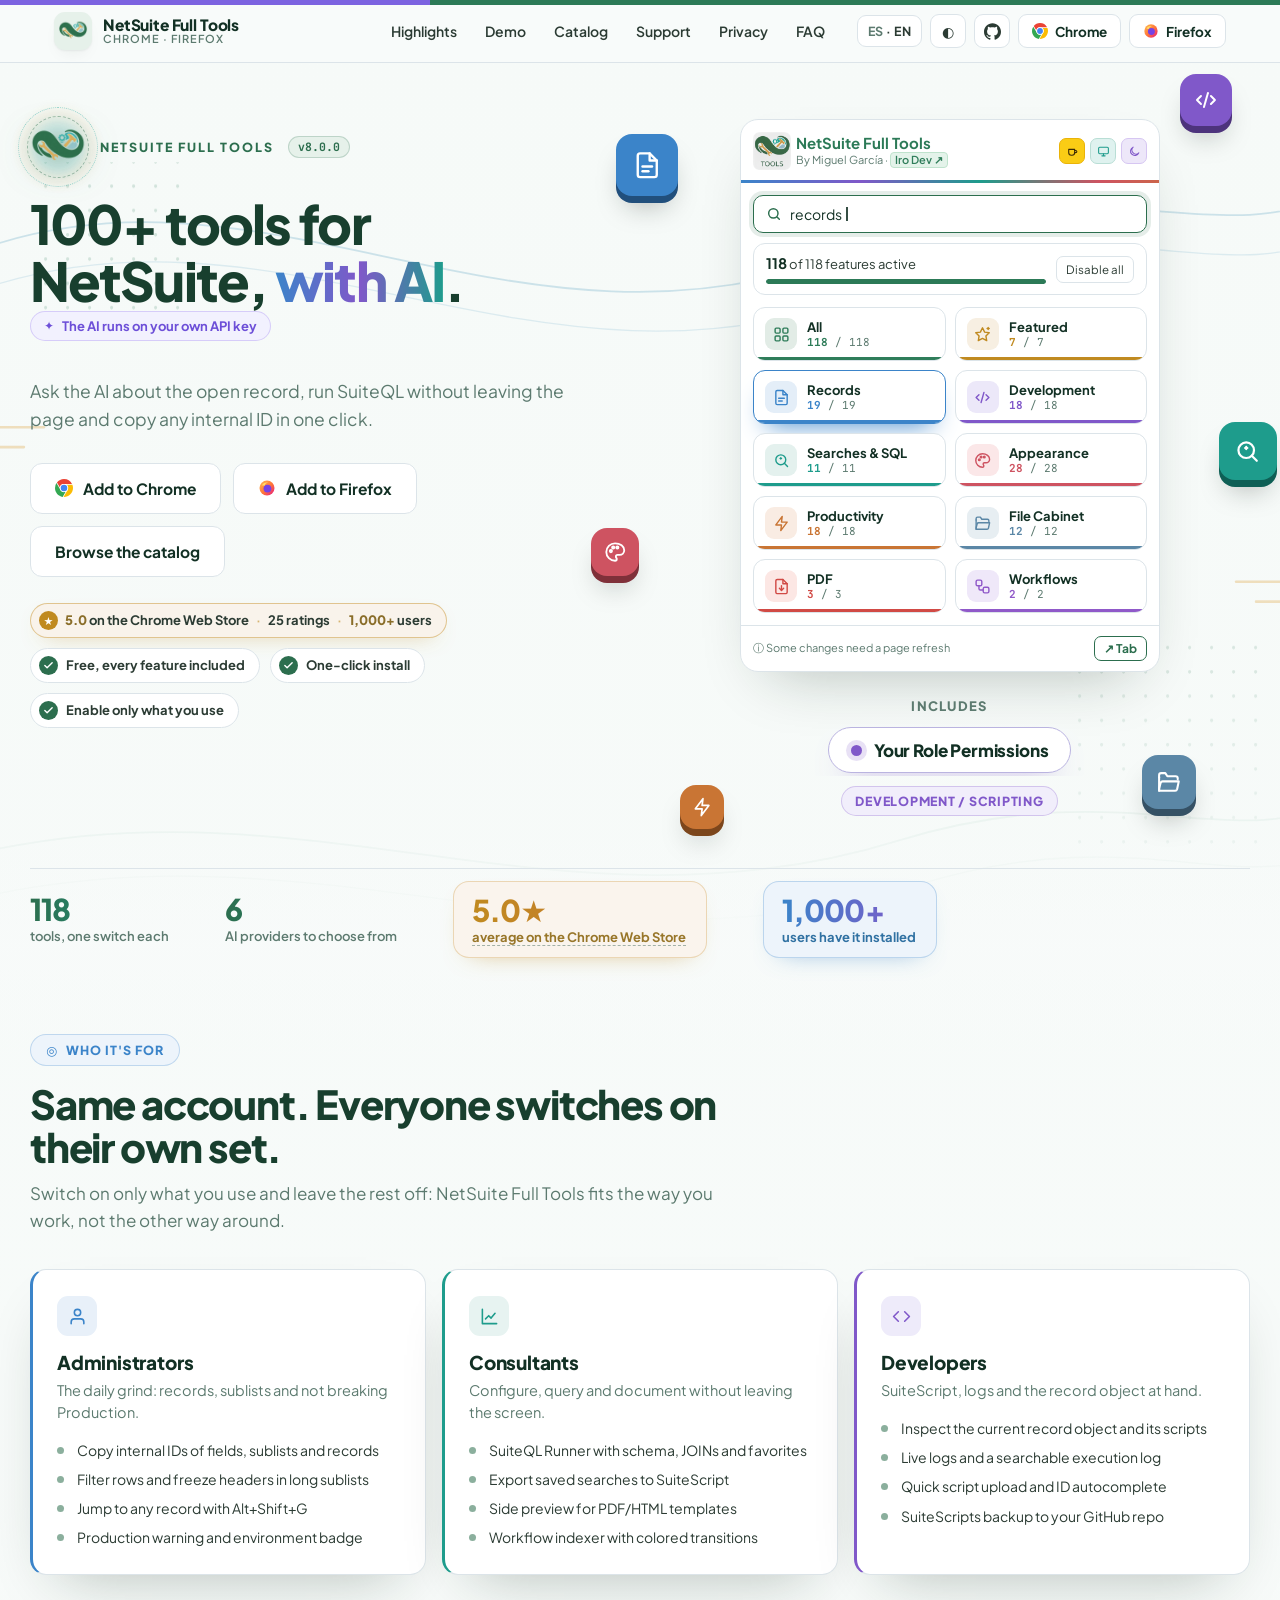
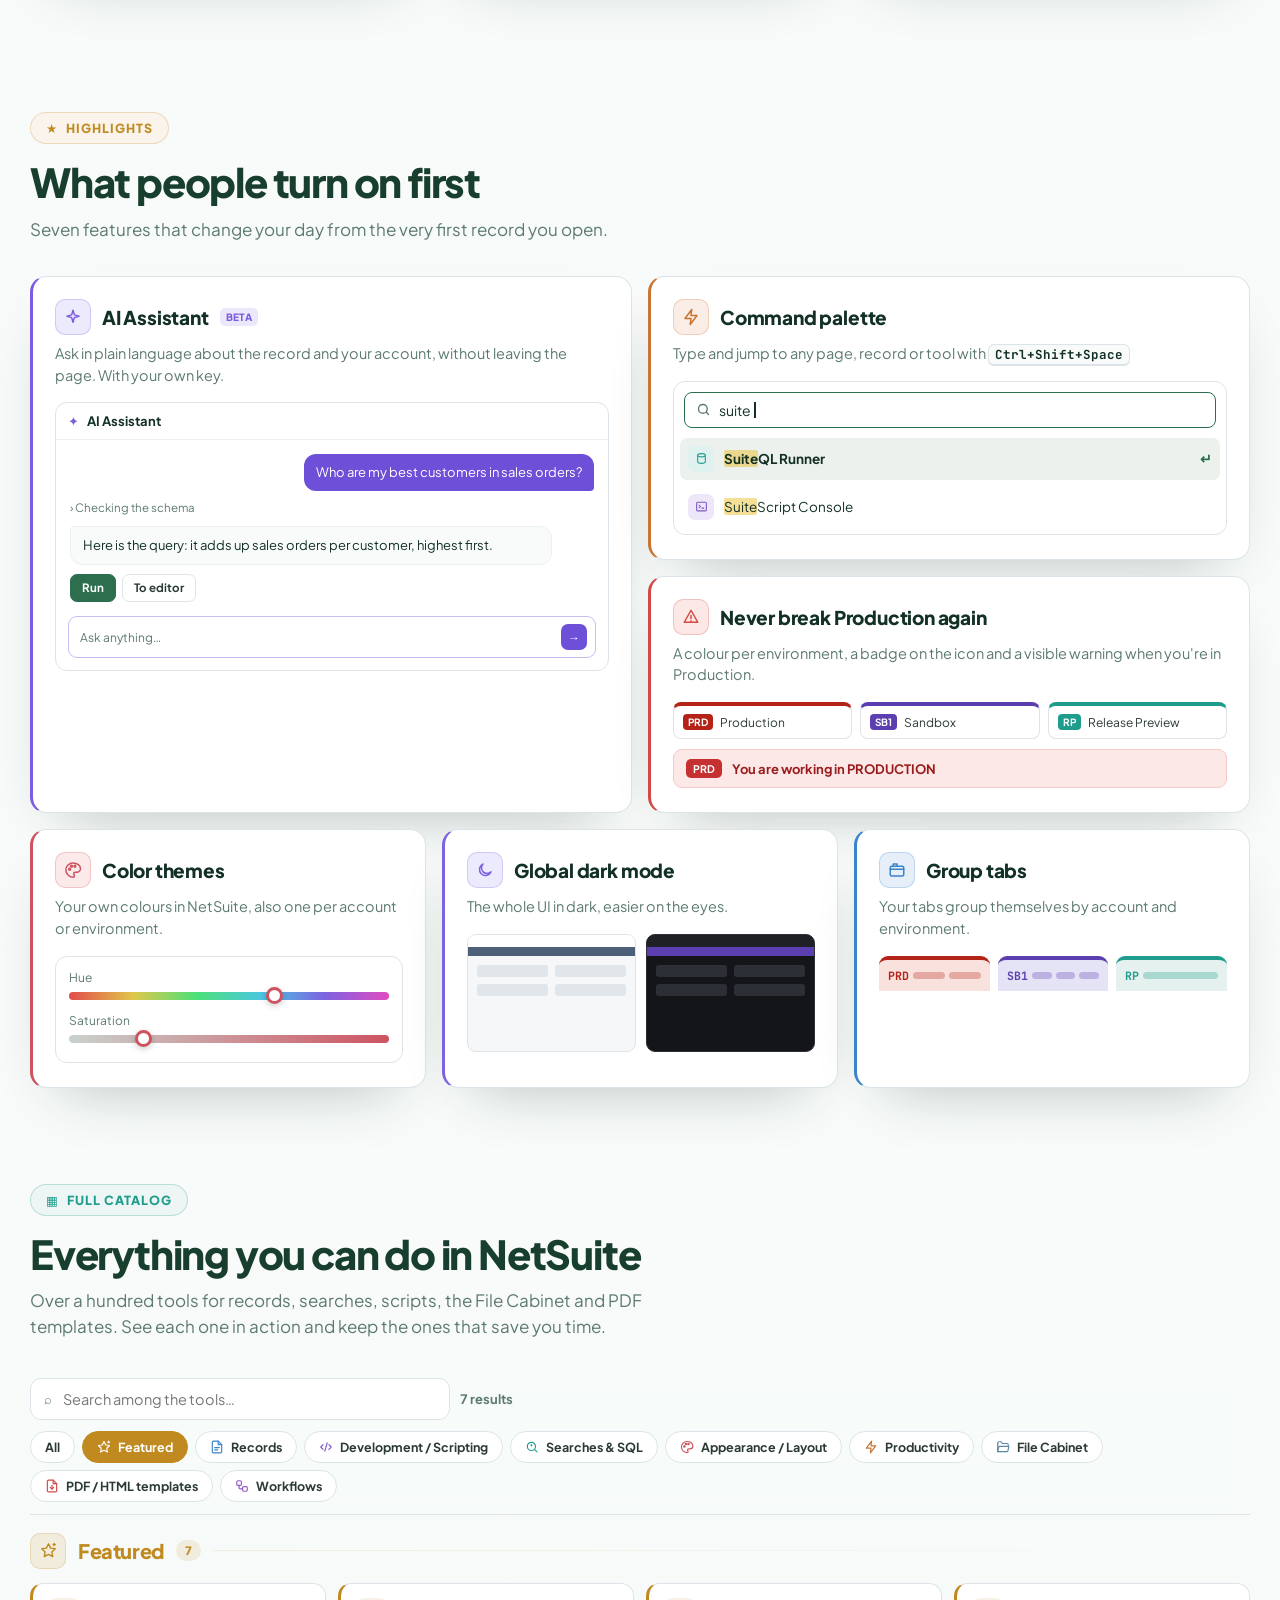
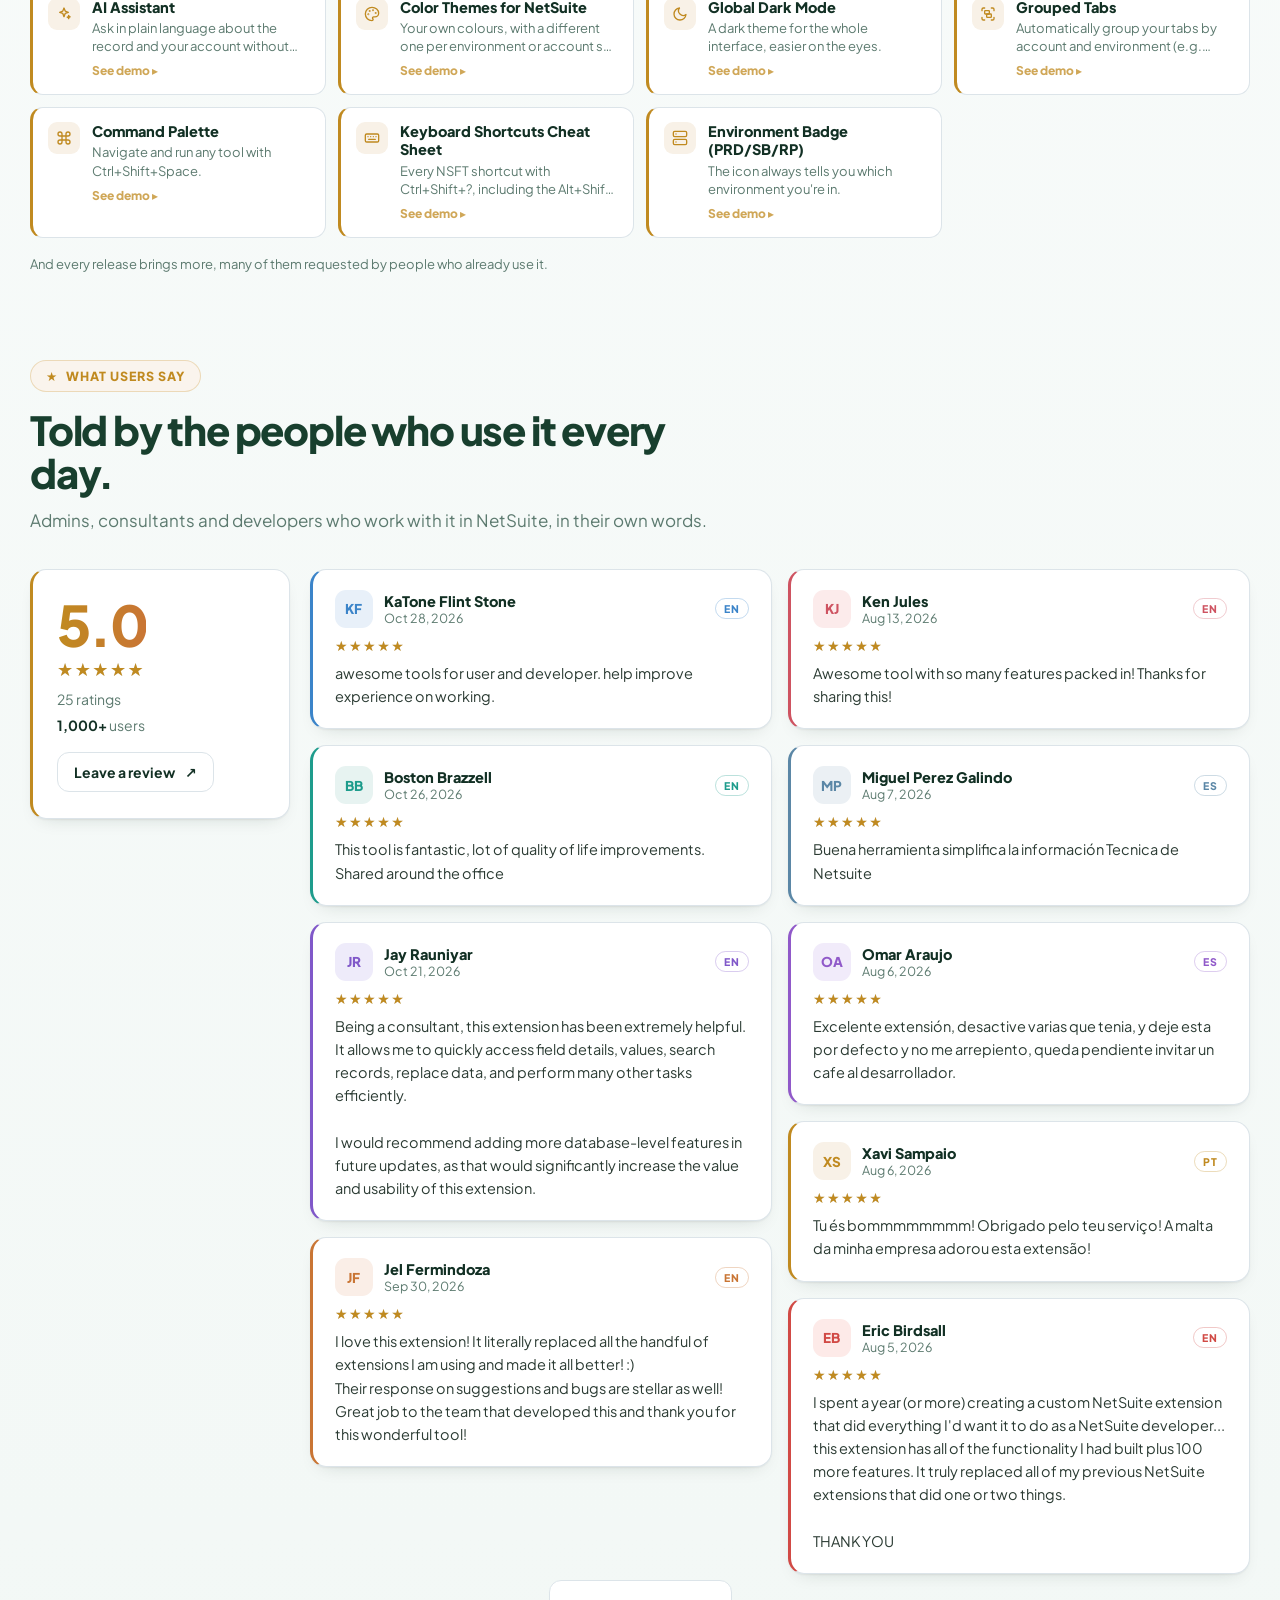
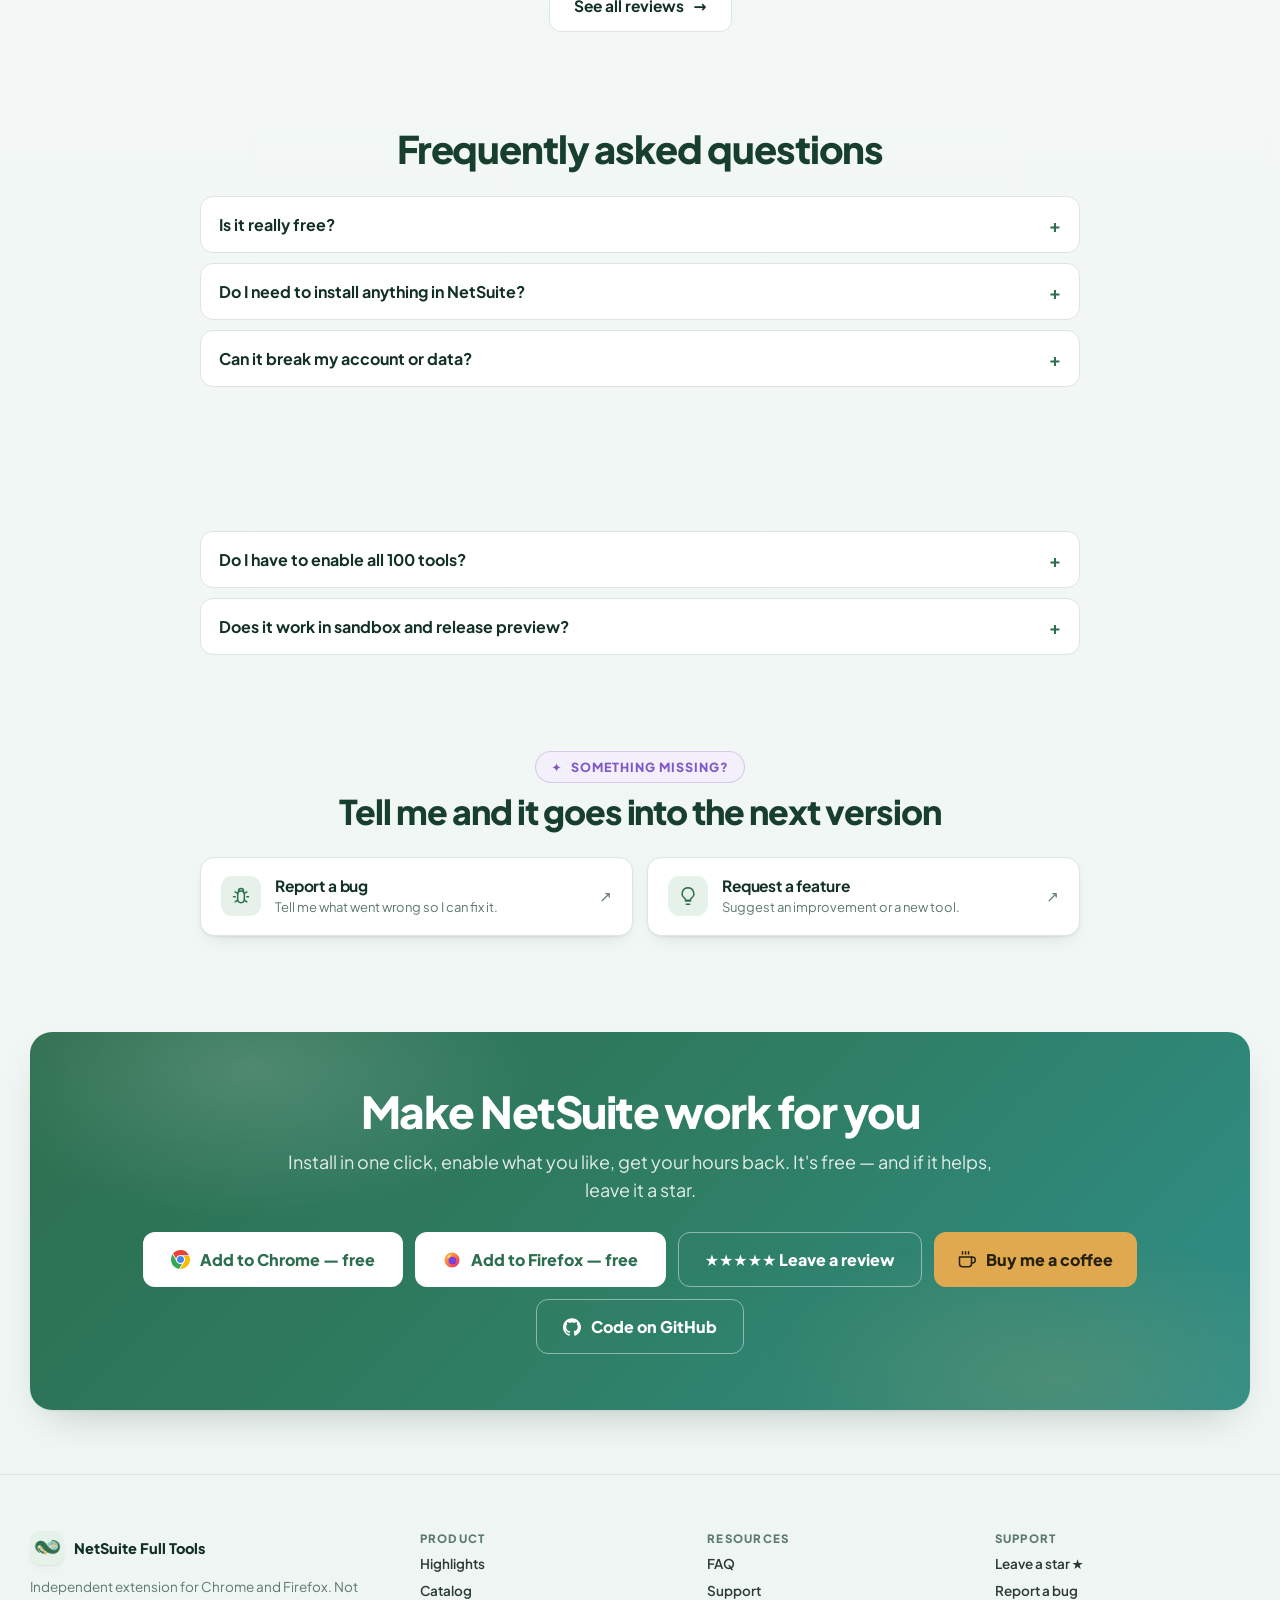
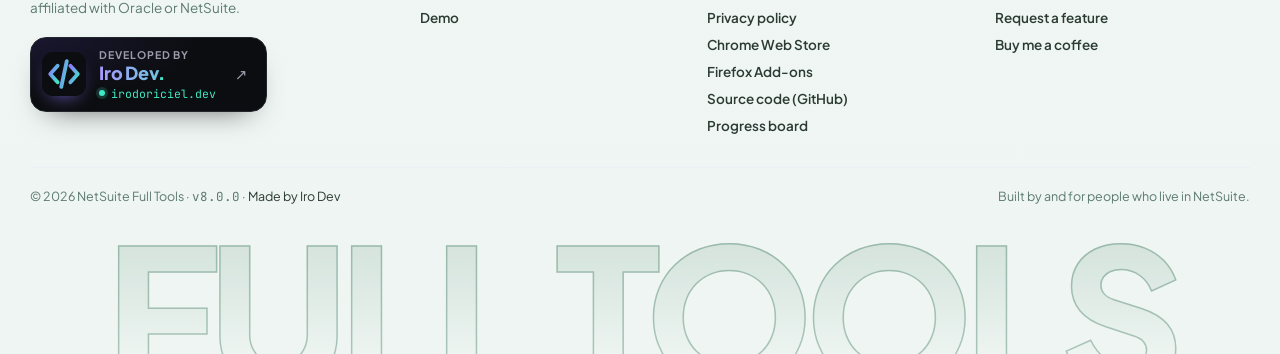
==== public/index.html @ d2fbc902 "Actualiza la landing (v8.0.0)" ====
<!DOCTYPE html>
<html lang="es" data-theme="light">
<head>
<meta charset="utf-8">
<meta name="viewport" content="width=device-width, initial-scale=1">
<meta name="color-scheme" content="light dark">
<title>NetSuite Full Tools — +100 herramientas para NetSuite</title>
<meta name="description" content="Extensión gratuita para Chrome y Firefox con más de 100 herramientas para NetSuite: SuiteQL Runner, copiar IDs internos, modo oscuro, File Cabinet, paleta de comandos y mucho más. Gratis y con todas las funciones incluidas.">
<meta name="theme-color" content="#2C6E4E">
<link rel="icon" type="image/png" sizes="128x128" href="assets/icon128.png">
<link rel="apple-touch-icon" href="assets/icon128.png">

<meta property="og:type" content="website">
<meta property="og:title" content="NetSuite Full Tools — +100 herramientas para NetSuite">
<meta property="og:description" content="Más de 100 utilidades de productividad y desarrollo dentro de las pantallas de NetSuite que ya usas. Gratis, con todas las funciones incluidas.">
<meta property="og:image" content="https://netsuitefulltools.com/assets/icon128.png">
<meta name="twitter:card" content="summary">

<link rel="preload" href="assets/fonts/plus-jakarta-sans-latin.woff2" as="font" type="font/woff2" crossorigin>
<link rel="preload" href="assets/fonts/jetbrains-mono-latin.woff2" as="font" type="font/woff2" crossorigin>
<link rel="stylesheet" href="styles.css?v=2f3dd4807c">

<script>
  /* Arranque: estampa el tema antes del primer pintado para que no haya
     parpadeo blanco al recargar en oscuro, y activa las animaciones de
     entrada solo si hay JS (sin JS la página se ve entera). */
  (function () {
    // Arranca SIEMPRE en claro: la web es la carta de presentación y debe verse
    // igual para todo el mundo. El modo oscuro es una elección del visitante, no
    // del sistema operativo — igual que en la extensión.
    var t = null;
    try { t = localStorage.getItem('nsft-theme'); } catch (e) { /* incógnito */ }
    document.documentElement.setAttribute('data-theme', t === 'dark' ? 'dark' : 'light');
    document.documentElement.classList.add('nsft-anim');
  })();
</script>
<link rel="canonical" href="https://netsuitefulltools.com/">
<link rel="alternate" hreflang="es" href="https://netsuitefulltools.com/">
<link rel="alternate" hreflang="en" href="https://netsuitefulltools.com/en/">
<link rel="alternate" hreflang="x-default" href="https://netsuitefulltools.com/">
<meta property="og:url" content="https://netsuitefulltools.com/">
</head>
<body>

<div class="nsft-grain" aria-hidden="true"></div>
<div class="nsft-progress" aria-hidden="true"><span id="nsft-progress-bar" class="nsft-progress-bar"></span></div>

<div id="nsft-root" data-lang="es" data-theme="light" data-tab="visor" data-cat="star" style="background:var(--bg);color:var(--fg);min-height:100vh;overflow-x:hidden;">


  <header style="position:sticky;top:0;z-index:50;backdrop-filter:blur(14px);background:color-mix(in oklab, var(--bg) 78%, transparent);border-bottom:1px solid var(--line);">
    <div style="max-width:1220px;margin:0 auto;padding:12px 24px;display:flex;align-items:center;gap:20px;">
      <a href="#top" style="display:flex;align-items:center;gap:11px;color:var(--fg);">
        <span class="nsft-logo-badge"><img src="assets/logo.webp" alt="" width="128" height="128"></span>
        <span style="display:flex;flex-direction:column;line-height:1.05;">
          <span style="font-size:15.5px;font-weight:800;letter-spacing:-.01em;">NetSuite Full Tools</span>
          <span style="font-size:11px;font-weight:600;color:var(--muted);letter-spacing:.09em;">CHROME · FIREFOX</span>
        </span>
      </a>
      <nav style="display:flex;gap:4px;margin-left:auto;align-items:center;">
        <a href="#destacados" style="padding:8px 12px;border-radius:9px;font-size:14px;font-weight:600;color:var(--fg2);"><span data-l="es">Destacados</span><span data-l="en">Highlights</span></a>
        <a href="#catalogo" data-act="demo" style="padding:8px 12px;border-radius:9px;font-size:14px;font-weight:600;color:var(--fg2);">Demo</a>
        <a href="#catalogo" style="padding:8px 12px;border-radius:9px;font-size:14px;font-weight:600;color:var(--fg2);"><span data-l="es">Catálogo</span><span data-l="en">Catalog</span></a>
        <a href="soporte.html" style="padding:8px 12px;border-radius:9px;font-size:14px;font-weight:600;color:var(--fg2);"><span data-l="es">Asistencia</span><span data-l="en">Support</span></a>
        <a href="privacidad.html" style="padding:8px 12px;border-radius:9px;font-size:14px;font-weight:600;color:var(--fg2);"><span data-l="es">Privacidad</span><span data-l="en">Privacy</span></a>
        <a href="#faq" style="padding:8px 12px;border-radius:9px;font-size:14px;font-weight:600;color:var(--fg2);">FAQ</a>
      </nav>
      <div style="display:flex;align-items:center;gap:8px;">
        <button data-act="lang" style="border:1px solid var(--line);background:var(--surface);color:var(--fg2);border-radius:9px;padding:7px 10px;font-family:inherit;font-size:12.5px;font-weight:700;cursor:pointer;letter-spacing:.04em;">
          <span data-l="es">ES · <span style="color:var(--muted);">EN</span></span><span data-l="en"><span style="color:var(--muted);">ES</span> · EN</span>
        </button>
        <button data-act="theme" title="Light / dark" style="border:1px solid var(--line);background:var(--surface);color:var(--fg2);border-radius:9px;width:36px;height:34px;display:grid;place-items:center;cursor:pointer;font-size:14px;">
          <span data-l="es">◐</span><span data-l="en">◐</span>
        </button>
        <a href="https://github.com/IrodoriCiel/netsuite-full-tools" target="_blank" rel="noopener" title="GitHub — código fuente · source code" aria-label="GitHub" style="border:1px solid var(--line);background:var(--surface);color:var(--fg2);border-radius:9px;width:36px;height:34px;display:grid;place-items:center;">
          <svg viewBox="0 0 24 24" fill="currentColor" aria-hidden="true" style="width:17px;height:17px;"><path d="M12 .297c-6.63 0-12 5.373-12 12 0 5.303 3.438 9.8 8.205 11.385.6.113.82-.258.82-.577 0-.285-.01-1.04-.015-2.04-3.338.724-4.042-1.61-4.042-1.61-.546-1.385-1.333-1.754-1.333-1.754-1.087-.744.084-.729.084-.729 1.205.084 1.838 1.236 1.838 1.236 1.07 1.835 2.809 1.305 3.495.998.108-.776.417-1.305.76-1.605-2.665-.3-5.466-1.332-5.466-5.93 0-1.31.465-2.38 1.235-3.22-.135-.303-.54-1.523.105-3.176 0 0 1.005-.322 3.3 1.23.96-.267 1.98-.399 3-.405 1.02.006 2.04.138 3 .405 2.28-1.552 3.285-1.23 3.285-1.23.645 1.653.24 2.873.12 3.176.765.84 1.23 1.91 1.23 3.22 0 4.61-2.805 5.625-5.475 5.92.42.36.81 1.096.81 2.22 0 1.606-.015 2.896-.015 3.286 0 .315.21.69.825.57C20.565 22.092 24 17.592 24 12.297c0-6.627-5.373-12-12-12"/></svg>
        </a>
        <a href="https://chromewebstore.google.com/detail/netsuite-full-tools/fgldkomofdfcmkccjgalihlollndjmcc" target="_blank" rel="noopener" class="nsft-store-btn" title="Chrome Web Store" aria-label="Instalar en Chrome · Install on Chrome"><svg class="nsft-chrome-mark" viewBox="0 0 24 24" aria-hidden="true" style="width:16px;height:16px;flex:0 0 auto;"><path fill="#EA4335" d="M12 0C8.21 0 4.831 1.757 2.632 4.501l3.953 6.848A5.454 5.454 0 0 1 12 6.545h10.691A12 12 0 0 0 12 0z"/><path fill="#34A853" d="M1.931 5.47A11.943 11.943 0 0 0 0 12c0 6.012 4.42 10.991 10.189 11.864l3.953-6.847a5.45 5.45 0 0 1-6.865-2.29z"/><path fill="#FBBC05" d="M15.273 7.636a5.446 5.446 0 0 1 1.45 7.09l.002.001h-.002l-5.344 9.257c.206.01.413.016.621.016 6.627 0 12-5.373 12-12 0-1.54-.29-3.011-.818-4.364z"/><circle cx="12" cy="12" r="5.45" fill="#fff"/><circle cx="12" cy="12" r="4.36" fill="#4285F4"/></svg><span>Chrome</span></a>
        <a href="https://addons.mozilla.org/firefox/addon/netsuite-full-tools/" target="_blank" rel="noopener" class="nsft-store-btn" title="Firefox Add-ons" aria-label="Instalar en Firefox · Install on Firefox"><svg viewBox="0 0 24 24" aria-hidden="true" style="width:16px;height:16px;flex:0 0 auto;"><defs><linearGradient id="fxg3" x1="0" y1="0" x2="1" y2="1"><stop offset="0" stop-color="#FFBD4F"/><stop offset=".55" stop-color="#FF7139"/><stop offset="1" stop-color="#E31587"/></linearGradient></defs><circle cx="12" cy="12" r="10" fill="url(#fxg3)"/><circle cx="12.6" cy="12.8" r="5.2" fill="#7542E5"/><path d="M5.2 8.6c1.4-3.2 5-4.7 8.2-3.7-2.6.3-4.3 2-4.4 4.2-1.4-.5-2.8-.7-3.8-.5z" fill="#FFE66D" opacity=".9"/></svg><span>Firefox</span></a>
      </div>
    </div>
  </header>

  <section id="top" class="nsft-hero">
    <div class="nsft-hero-bg" aria-hidden="true"></div>
    <svg class="nsft-hero-waves" viewBox="0 0 1280 800" preserveAspectRatio="none" aria-hidden="true">
      <defs><pattern id="nsftDots" width="22" height="22" patternUnits="userSpaceOnUse"><circle cx="1.6" cy="1.6" r="1.6" fill="#2C7A57" opacity=".18"/></pattern></defs>
      <rect x="40" y="90" width="150" height="150" fill="url(#nsftDots)"/><rect x="1060" y="520" width="200" height="200" fill="url(#nsftDots)"/>
      <g fill="none" stroke-linecap="round">
        <path d="M-40 176 C 260 64, 520 294, 860 169 C 1090 86, 1210 172, 1330 120" stroke="#B9D8E3" stroke-width="1.6" opacity=".7"/>
        <path d="M-40 212 C 280 100, 540 330, 880 204 C 1110 122, 1220 208, 1330 156" stroke="#D6E8EE" stroke-width="1.2" opacity=".85"/>
        <path d="M-40 720 C 300 640, 560 800, 900 704 C 1120 644, 1220 714, 1330 672" stroke="#C6E0D6" stroke-width="1.6" opacity=".6"/>
        <path d="M-40 760 C 320 680, 580 840, 920 744 C 1130 686, 1230 754, 1330 716" stroke="#DFEDE7" stroke-width="1.2" opacity=".8"/>
      </g>
      <g stroke="#E0A94F" stroke-width="2.4" opacity=".35" stroke-linecap="round"><path d="M0 330 h 44"/><path d="M0 348 h 24"/><path d="M1280 470 h -44"/><path d="M1280 488 h -24"/></g>
    </svg>
    <span class="nsft-orb nsft-orb-1" data-parallax="0.08" aria-hidden="true"></span>
    <span class="nsft-orb nsft-orb-2" data-parallax="-0.06" aria-hidden="true"></span>
    <span class="nsft-orb nsft-orb-3" data-parallax="0.14" aria-hidden="true"></span>
    <div class="nsft-hero-wrap">

      <div class="nsft-hero-grid">
        <div class="nsft-hero-copy">
          <div data-hero-el="" class="nsft-hero-lockup">
            <span class="nsft-hero-logo" role="img" aria-label="NetSuite Full Tools">
              <span class="nsft-hero-logo-halo" aria-hidden="true"></span>
              <span class="nsft-hero-logo-ring" aria-hidden="true"></span>
              <span class="nsft-hero-logo-ring nsft-hero-logo-ring-b" aria-hidden="true"></span>
              <img src="assets/logo.webp" alt="" width="512" height="512">
            </span>
            <span class="nsft-hero-eyebrow">NetSuite Full Tools</span>
                        <span class="nsft-hero-ver" title="Versión publicada en la Chrome Web Store">v8.0.0</span>
          </div>

          <h1 data-hero-el="" class="nsft-hero-title">
            <span data-l="es">+100 herramientas para NetSuite, <span class="nsft-nowrap"><span class="nsft-hero-title-grad">con IA</span>.</span></span><span data-l="en">100+ tools for NetSuite, <span class="nsft-nowrap"><span class="nsft-hero-title-grad">with AI</span>.</span></span>
          </h1>


          <div data-hero-el="" class="nsft-hero-key"><span aria-hidden="true">✦</span><span data-l="es">La IA funciona con tu propia API key</span><span data-l="en">The AI runs on your own API key</span></div>

          <p data-hero-el="" class="nsft-hero-lead">
            <span data-l="es">Pregúntale a la IA sobre el registro abierto, ejecuta SuiteQL sin salir de la página y copia cualquier ID interno de un clic.</span>
            <span data-l="en">Ask the AI about the open record, run SuiteQL without leaving the page and copy any internal ID in one click.</span>
          </p>

          <div data-hero-el="" class="nsft-hero-cta">
            <a href="https://chromewebstore.google.com/detail/netsuite-full-tools/fgldkomofdfcmkccjgalihlollndjmcc" target="_blank" rel="noopener" class="nsft-btn nsft-btn-ghost">
              <svg class="nsft-chrome-mark" viewBox="0 0 24 24" aria-hidden="true" style="width:18px;height:18px;flex:0 0 auto;"><path fill="#EA4335" d="M12 0C8.21 0 4.831 1.757 2.632 4.501l3.953 6.848A5.454 5.454 0 0 1 12 6.545h10.691A12 12 0 0 0 12 0z"/><path fill="#34A853" d="M1.931 5.47A11.943 11.943 0 0 0 0 12c0 6.012 4.42 10.991 10.189 11.864l3.953-6.847a5.45 5.45 0 0 1-6.865-2.29z"/><path fill="#FBBC05" d="M15.273 7.636a5.446 5.446 0 0 1 1.45 7.09l.002.001h-.002l-5.344 9.257c.206.01.413.016.621.016 6.627 0 12-5.373 12-12 0-1.54-.29-3.011-.818-4.364z"/><circle cx="12" cy="12" r="5.45" fill="#fff"/><circle cx="12" cy="12" r="4.36" fill="#4285F4"/></svg>
              <span data-l="es">Añadir a Chrome</span><span data-l="en">Add to Chrome</span>
            </a>
            <a href="https://addons.mozilla.org/firefox/addon/netsuite-full-tools/" target="_blank" rel="noopener" class="nsft-btn nsft-btn-ghost">
              <svg viewBox="0 0 24 24" aria-hidden="true" style="width:18px;height:18px;flex:0 0 auto;"><defs><linearGradient id="fxg" x1="0" y1="0" x2="1" y2="1"><stop offset="0" stop-color="#FFBD4F"/><stop offset=".55" stop-color="#FF7139"/><stop offset="1" stop-color="#E31587"/></linearGradient></defs><circle cx="12" cy="12" r="10" fill="url(#fxg)"/><circle cx="12.6" cy="12.8" r="5.2" fill="#7542E5"/><path d="M5.2 8.6c1.4-3.2 5-4.7 8.2-3.7-2.6.3-4.3 2-4.4 4.2-1.4-.5-2.8-.7-3.8-.5z" fill="#FFE66D" opacity=".9"/></svg>
              <span data-l="es">Añadir a Firefox</span><span data-l="en">Add to Firefox</span>
            </a>
            <a href="#catalogo" class="nsft-btn nsft-btn-ghost">
              <span data-l="es">Ver el catálogo</span><span data-l="en">Browse the catalog</span>
            </a>
          </div>

          <ul data-hero-el="" class="nsft-hero-trust">
                        <li class="nsft-trust-store"><a href="https://chromewebstore.google.com/detail/netsuite-full-tools/fgldkomofdfcmkccjgalihlollndjmcc/reviews" target="_blank" rel="noopener"><span class="nsft-check" aria-hidden="true">★</span><span><b data-resenas="rating">5.0</b> <span data-l="es">en la Chrome Web Store</span><span data-l="en">on the Chrome Web Store</span></span><span class="nsft-trust-sep" aria-hidden="true">·</span><span data-resenas="count"><span data-l="es">25 calificaciones</span><span data-l="en">25 ratings</span></span><span class="nsft-trust-sep" aria-hidden="true">·</span><span><b data-resenas="users"><span data-l="es">1.000+</span><span data-l="en">1,000+</span></b> <span data-l="es">usuarios</span><span data-l="en">users</span></span></a></li>
            <li><span class="nsft-check"><svg viewBox="0 0 24 24" fill="none" stroke="currentColor" stroke-width="3" stroke-linecap="round" stroke-linejoin="round" aria-hidden="true"><polyline points="20 6 9 17 4 12"/></svg></span><span data-l="es">Gratis, con todas las funciones</span><span data-l="en">Free, every feature included</span></li>
            <li><span class="nsft-check"><svg viewBox="0 0 24 24" fill="none" stroke="currentColor" stroke-width="3" stroke-linecap="round" stroke-linejoin="round" aria-hidden="true"><polyline points="20 6 9 17 4 12"/></svg></span><span data-l="es">Instalación en un clic</span><span data-l="en">One-click install</span></li>
            <li><span class="nsft-check"><svg viewBox="0 0 24 24" fill="none" stroke="currentColor" stroke-width="3" stroke-linecap="round" stroke-linejoin="round" aria-hidden="true"><polyline points="20 6 9 17 4 12"/></svg></span><span data-l="es">Activa solo lo que uses</span><span data-l="en">Enable only what you use</span></li>
          </ul>
        </div>

      <div data-hero-mock="" data-parallax="-0.05" class="nsft-hero-mock">
        <div class="nsft-float" aria-hidden="true" id="nsft-float"></div>
        <div class="nsft-pop" id="nsft-pop">
          <div class="nsft-pop-hd">
            <img src="assets/icon128.png" alt="" width="64" height="64">
            <div><b>NetSuite Full Tools</b><i><span data-l="es">Por</span><span data-l="en">By</span> Miguel García · <a class="nsft-pop-iro" href="https://irodoriciel.dev/" target="_blank" rel="noopener">Iro Dev ↗</a></i></div>
            <span class="nsft-pop-ib" style="background:#FACC15;border-color:#EAB308;color:#3B2A05"><svg viewBox="0 0 24 24" fill="none" stroke="currentColor" stroke-width="2" stroke-linecap="round" stroke-linejoin="round"><path d="M5 8h11v6a5 5 0 0 1-5 5h-1a5 5 0 0 1-5-5z"/><path d="M16 10h2a2 2 0 0 1 0 4h-2"/></svg></span><span class="nsft-pop-sep"></span><span class="nsft-pop-ib" style="background:#DFF2EF;border-color:#B9DED5;color:#1E9C8C"><svg viewBox="0 0 24 24" fill="none" stroke="currentColor" stroke-width="2" stroke-linecap="round" stroke-linejoin="round"><rect x="3" y="4" width="18" height="12" rx="2"/><path d="M9 20h6M12 16v4"/></svg></span><span class="nsft-pop-ib" style="background:#EDE7F9;border-color:#D6C6F2;color:#8058C9"><svg viewBox="0 0 24 24" fill="none" stroke="currentColor" stroke-width="2" stroke-linecap="round" stroke-linejoin="round"><path d="M20 14.5A8 8 0 1 1 9.5 4a6.5 6.5 0 0 0 10.5 10.5z"/></svg></span><span class="nsft-pop-ib" style="background:#FBE3E2;border-color:#F2C2BF;color:#D14A45"><svg viewBox="0 0 24 24" fill="none" stroke="currentColor" stroke-width="2" stroke-linecap="round" stroke-linejoin="round"><rect x="3" y="5" width="18" height="14" rx="2"/><path d="M3 7l9 6 9-6"/></svg></span><span class="nsft-pop-ib" style="background:#E3EEF9;border-color:#C2D8EF;color:#3B84C9"><svg viewBox="0 0 24 24" fill="none" stroke="currentColor" stroke-width="2" stroke-linecap="round" stroke-linejoin="round"><circle cx="12" cy="12" r="3"/><path d="M12 2v3M12 19v3M2 12h3M19 12h3M5 5l2 2M17 17l2 2M5 19l2-2M17 7l2-2"/></svg></span>
          </div>
          <div class="nsft-pop-line"></div>
          <div class="nsft-pop-search"><svg viewBox="0 0 24 24" fill="none" stroke="currentColor" stroke-width="2.2" stroke-linecap="round"><circle cx="11" cy="11" r="7"/><path d="M20 20l-3.5-3.5"/></svg><span id="nsft-pop-q"></span><i class="nsft-caret"></i></div>
          <div class="nsft-pop-prog"><div><span><b>118</b> <span data-l="es">de</span><span data-l="en">of</span> 118 <span data-l="es">funciones activas</span><span data-l="en">features active</span></span><i><s></s></i></div><span class="nsft-pop-off"><span data-l="es">Desactivar todo</span><span data-l="en">Disable all</span></span></div>
          <div class="nsft-pop-grid" id="nsft-pop-grid"></div>
          <div class="nsft-pop-ft"><span>ⓘ <span data-l="es">Algunos cambios requieren actualizar la página</span><span data-l="en">Some changes need a page refresh</span></span><em>↗ <span data-l="es">Pestaña</span><span data-l="en">Tab</span></em></div>
        </div>
        <div class="nsft-rot is-hero" aria-hidden="true">
    <span class="nsft-rot-lbl"><span data-l="es">Incluye</span><span data-l="en">Includes</span></span>
    <span class="nsft-rot-slot" id="nsft-rot"></span>
    <span class="nsft-rot-cat" id="nsft-rot-cat"></span>
  </div>
      </div>

      </div>
      <div data-anim="up" class="nsft-stats">
        <div class="nsft-stat">
          <span class="nsft-stat-num"><span id="nsft-total" data-total="118">0</span></span>
          <span class="nsft-stat-label"><span data-l="es">herramientas, una por interruptor</span><span data-l="en">tools, one switch each</span></span>
        </div>
        <div class="nsft-stat">
          <span class="nsft-stat-num">6</span>
          <span class="nsft-stat-label"><span data-l="es">proveedores de IA a elegir</span><span data-l="en">AI providers to choose from</span></span>
        </div>
                <div class="nsft-stat is-destacado" style="--sc:var(--c-star);--sc2:var(--c-prod)"><span class="nsft-stat-num"><span data-resenas="rating">5.0</span>★</span><span class="nsft-stat-label"><a class="nsft-stat-link" href="https://chromewebstore.google.com/detail/netsuite-full-tools/fgldkomofdfcmkccjgalihlollndjmcc/reviews" target="_blank" rel="noopener"><span data-l="es">de media en la Chrome Web Store</span><span data-l="en">average on the Chrome Web Store</span></a></span></div><div class="nsft-stat is-destacado" style="--sc:var(--c-reg);--sc2:var(--c-dev)"><span class="nsft-stat-num" data-resenas="users"><span data-l="es">1.000+</span><span data-l="en">1,000+</span></span><span class="nsft-stat-label"><span data-l="es">usuarios la tienen instalada</span><span data-l="en">users have it installed</span></span></div>
      </div>
    </div>
  </section>


  <section id="perfiles" class="nsft-roles">
    <div class="nsft-roles-inner">
      <div data-anim="up" class="nsft-roles-head">
        <div class="nsft-eyebrow" style="--pc:var(--c-reg)">◎ <span data-l="es">PARA QUIÉN ES</span><span data-l="en">WHO IT'S FOR</span></div>
        <h2 class="nsft-roles-title">
          <span data-l="es">Abre la misma cuenta. Cada uno enciende lo suyo.</span><span data-l="en">Same account. Everyone switches on their own set.</span>
        </h2>
        <p class="nsft-roles-sub">
          <span data-l="es">Enciende solo lo que usas y deja el resto apagado: NetSuite Full Tools se adapta a tu trabajo, no al revés.</span>
          <span data-l="en">Switch on only what you use and leave the rest off: NetSuite Full Tools fits the way you work, not the other way around.</span>
        </p>
      </div>

      <div class="nsft-roles-grid">
        <article data-anim="up" class="nsft-role">
          <span class="nsft-role-icon" aria-hidden="true"><svg viewBox="0 0 24 24" fill="none" stroke="currentColor" stroke-width="2" stroke-linecap="round" stroke-linejoin="round"><path d="M20 21v-2a4 4 0 0 0-4-4H8a4 4 0 0 0-4 4v2"/><circle cx="12" cy="7" r="4"/></svg></span>
          <h3 class="nsft-role-title"><span data-l="es">Administradores</span><span data-l="en">Administrators</span></h3>
          <p class="nsft-role-desc"><span data-l="es">El día a día: registros, sublistas y no romper Producción.</span><span data-l="en">The daily grind: records, sublists and not breaking Production.</span></p>
          <ul class="nsft-role-list">
            <li><span data-l="es">Copiar IDs internos de campos, sublistas y registros</span><span data-l="en">Copy internal IDs of fields, sublists and records</span></li>
            <li><span data-l="es">Filtrar filas y fijar cabeceras en sublistas largas</span><span data-l="en">Filter rows and freeze headers in long sublists</span></li>
            <li><span data-l="es">Ir a cualquier registro con Alt+Shift+G</span><span data-l="en">Jump to any record with Alt+Shift+G</span></li>
            <li><span data-l="es">Aviso de Producción y distintivo de entorno</span><span data-l="en">Production warning and environment badge</span></li>
          </ul>
        </article>
        <article data-anim="up" class="nsft-role">
          <span class="nsft-role-icon" aria-hidden="true"><svg viewBox="0 0 24 24" fill="none" stroke="currentColor" stroke-width="2" stroke-linecap="round" stroke-linejoin="round"><path d="M3 3v18h18"/><path d="M7 15l4-4 3 3 5-6"/></svg></span>
          <h3 class="nsft-role-title"><span data-l="es">Consultores</span><span data-l="en">Consultants</span></h3>
          <p class="nsft-role-desc"><span data-l="es">Configurar, consultar y documentar sin salir de la pantalla.</span><span data-l="en">Configure, query and document without leaving the screen.</span></p>
          <ul class="nsft-role-list">
            <li><span data-l="es">SuiteQL Runner con esquema, JOINs y favoritos</span><span data-l="en">SuiteQL Runner with schema, JOINs and favorites</span></li>
            <li><span data-l="es">Exportar búsquedas guardadas a SuiteScript</span><span data-l="en">Export saved searches to SuiteScript</span></li>
            <li><span data-l="es">Preview lateral de plantillas PDF/HTML</span><span data-l="en">Side preview for PDF/HTML templates</span></li>
            <li><span data-l="es">Indexador de workflows con transiciones en color</span><span data-l="en">Workflow indexer with colored transitions</span></li>
          </ul>
        </article>
        <article data-anim="up" class="nsft-role">
          <span class="nsft-role-icon" aria-hidden="true"><svg viewBox="0 0 24 24" fill="none" stroke="currentColor" stroke-width="2" stroke-linecap="round" stroke-linejoin="round"><polyline points="16 18 22 12 16 6"/><polyline points="8 6 2 12 8 18"/></svg></span>
          <h3 class="nsft-role-title"><span data-l="es">Desarrolladores</span><span data-l="en">Developers</span></h3>
          <p class="nsft-role-desc"><span data-l="es">SuiteScript, logs y el objeto del registro a mano.</span><span data-l="en">SuiteScript, logs and the record object at hand.</span></p>
          <ul class="nsft-role-list">
            <li><span data-l="es">Ver el objeto y los scripts del registro actual</span><span data-l="en">Inspect the current record object and its scripts</span></li>
            <li><span data-l="es">Logs en vivo y Execution Log buscable</span><span data-l="en">Live logs and a searchable execution log</span></li>
            <li><span data-l="es">Subida rápida de scripts y autocompletado de IDs</span><span data-l="en">Quick script upload and ID autocomplete</span></li>
            <li><span data-l="es">Respaldo de SuiteScripts a tu repo de GitHub</span><span data-l="en">SuiteScripts backup to your GitHub repo</span></li>
          </ul>
        </article>
      </div>

      <p data-anim="up" class="nsft-roles-foot">
        <span data-l="es">Y el <b>Asistente de IA</b> para los tres: pregúntale por el registro abierto o pídele la consulta SuiteQL que necesitas.</span>
        <span data-l="en">Plus the <b>AI Assistant</b> for all three: ask about the open record or have it write the SuiteQL you need.</span>
      </p>
    </div>
  </section>


  <section id="destacados" style="padding:90px 24px 0;">
    <div style="max-width:1220px;margin:0 auto;">
      <div data-anim="up" style="max-width:640px;margin-bottom:34px;">
        <div class="nsft-eyebrow" style="--pc:var(--c-star)">★ <span data-l="es">DESTACADOS</span><span data-l="en">HIGHLIGHTS</span></div>
        <h2 style="font-size:40px;line-height:1.08;letter-spacing:-.03em;font-weight:800;margin:0 0 12px;">
          <span data-l="es">Lo que la gente instala primero</span><span data-l="en">What people turn on first</span>
        </h2>
        <p style="font-size:17px;color:var(--muted);line-height:1.55;margin:0;">
          <span data-l="es">Siete funciones que cambian tu día desde el primer registro que abres.</span>
          <span data-l="en">Seven features that change your day from the very first record you open.</span>
        </p>
      </div>

      <div class="nsft-hl-grid">
                <div data-anim="scale" class="nsft-hl" style="--hc:#7C5CE0;grid-column:span 3;">
          <div class="nsft-hl-hd"><span class="nsft-hl-ic"><svg viewBox="0 0 24 24" fill="none" stroke="currentColor" stroke-width="2" stroke-linecap="round" stroke-linejoin="round"><path d="M12 3l1.8 6.2L20 11l-6.2 1.8L12 19l-1.8-6.2L4 11l6.2-1.8z"/></svg></span>
            <h3><span data-l="es">Asistente de IA</span><span data-l="en">AI Assistant</span></h3><span class="nsft-hl-tag">BETA</span></div>
          <p><span data-l="es">Pregunta en lenguaje natural sobre el registro y tu cuenta, sin salir de la página. Con tu propia clave.</span><span data-l="en">Ask in plain language about the record and your account, without leaving the page. With your own key.</span></p>
          <div class="nsft-hl-win">
            <div class="nsft-hl-wh"><span style="color:#7C5CE0">✦</span><b><span data-l="es">Asistente IA</span><span data-l="en">AI Assistant</span></b></div>
            <div class="nsft-hl-chat">
              <div class="nsft-hl-u"><span data-l="es">¿Quiénes son mis mejores clientes en órdenes de venta?</span><span data-l="en">Who are my best customers in sales orders?</span></div>
              <div class="nsft-hl-step">› <span data-l="es">Consultando el esquema</span><span data-l="en">Checking the schema</span></div>
              <div class="nsft-hl-a"><span data-l="es">Aquí tienes la consulta: suma las órdenes de venta por cliente, de mayor a menor.</span><span data-l="en">Here is the query: it adds up sales orders per customer, highest first.</span></div>
              <div style="display:flex;gap:6px;"><span class="nsft-hl-b is-pri"><span data-l="es">Ejecutar</span><span data-l="en">Run</span></span><span class="nsft-hl-b"><span data-l="es">Al editor</span><span data-l="en">To editor</span></span></div>
            </div>
            <div class="nsft-hl-in"><span><span data-l="es">Pregunta lo que quieras…</span><span data-l="en">Ask anything…</span></span><i>→</i></div>
          </div>
        </div>

        <div data-anim="scale" style="grid-column:span 3;display:grid;gap:16px;">
                    <div class="nsft-hl" style="--hc:#C97534;">
            <div class="nsft-hl-hd"><span class="nsft-hl-ic"><svg viewBox="0 0 24 24" fill="none" stroke="currentColor" stroke-width="2" stroke-linecap="round" stroke-linejoin="round"><polygon points="13 2 4 14 12 14 11 22 20 10 12 10 13 2"/></svg></span>
              <h3><span data-l="es">Paleta de comandos</span><span data-l="en">Command palette</span></h3></div>
            <p><span data-l="es">Escribe y ve directo a cualquier página, registro o herramienta con</span><span data-l="en">Type and jump to any page, record or tool with</span> <kbd>Ctrl+Shift+Space</kbd></p>
            <div class="nsft-hl-win">
              <div class="nsft-hl-search"><svg viewBox="0 0 24 24" fill="none" stroke="currentColor" stroke-width="2.2" stroke-linecap="round"><circle cx="11" cy="11" r="7"/><path d="M20 20l-3.5-3.5"/></svg>suite<i></i></div>
              <div class="nsft-hl-row is-on"><span style="background:#DFF2EF;color:#1E9C8C"><svg viewBox="0 0 24 24" fill="none" stroke="currentColor" stroke-width="2"><ellipse cx="12" cy="6" rx="7" ry="3"/><path d="M5 6v12c0 1.7 3.1 3 7 3s7-1.3 7-3V6"/></svg></span><p><mark>Suite</mark>QL Runner</p><em>↵</em></div>
              <div class="nsft-hl-row"><span style="background:#EDE7F9;color:#8058C9"><svg viewBox="0 0 24 24" fill="none" stroke="currentColor" stroke-width="2"><rect x="3" y="4" width="18" height="16" rx="2"/><path d="M7 9l3 3-3 3M12 15h5"/></svg></span><p><span data-l="es">Consola de <mark>Suite</mark>Script</span><span data-l="en"><mark>Suite</mark>Script Console</span></p></div>
            </div>
          </div>
                    <div class="nsft-hl" style="--hc:#D14A45;">
            <div class="nsft-hl-hd"><span class="nsft-hl-ic"><svg viewBox="0 0 24 24" fill="none" stroke="currentColor" stroke-width="2" stroke-linecap="round" stroke-linejoin="round"><path d="M12 3l9 16H3z"/><path d="M12 10v4M12 17v.5"/></svg></span>
              <h3><span data-l="es">Nunca más rompas Producción</span><span data-l="en">Never break Production again</span></h3></div>
            <p><span data-l="es">Un color por entorno, distintivo en el icono y un aviso visible cuando estás en Producción.</span><span data-l="en">A colour per environment, a badge on the icon and a visible warning when you're in Production.</span></p>
            <div class="nsft-hl-env"><span style="--e:#B42318"><b>PRD</b><span data-l="es">Producción</span><span data-l="en">Production</span></span><span style="--e:#5B3FB0"><b>SB1</b>Sandbox</span><span style="--e:#1E9C8C"><b>RP</b>Release Preview</span></div>
            <div class="nsft-hl-prd"><b>PRD</b><span data-l="es">Estás trabajando en PRODUCCIÓN</span><span data-l="en">You are working in PRODUCTION</span></div>
          </div>
        </div>

                <div data-anim="scale" class="nsft-hl" style="--hc:#CE5361;grid-column:span 2;">
          <div class="nsft-hl-hd"><span class="nsft-hl-ic"><svg viewBox="0 0 24 24" fill="none" stroke="currentColor" stroke-width="2" stroke-linecap="round" stroke-linejoin="round"><path d="M12 2.5a9.5 9.5 0 1 0 0 19c1.1 0 1.9-.8 1.9-1.9 0-.5-.2-.9-.5-1.3-.3-.3-.5-.8-.5-1.3 0-1.1.8-1.9 1.9-1.9h2.2a5 5 0 0 0 5-5c0-4.2-4.3-7.6-10-7.6z"/><circle cx="7.5" cy="11" r="1.2"/><circle cx="10" cy="7" r="1.2"/><circle cx="14.5" cy="7" r="1.2"/></svg></span>
            <h3><span data-l="es">Temas de color</span><span data-l="en">Color themes</span></h3></div>
          <p><span data-l="es">Tus colores en NetSuite, también uno por cuenta o entorno.</span><span data-l="en">Your own colours in NetSuite, also one per account or environment.</span></p>
          <div class="nsft-hl-win nsft-hl-hue">
            <div><span><span data-l="es">Matiz</span><span data-l="en">Hue</span></span></div><i class="h"><s style="left:64%"></s></i>
            <div><span><span data-l="es">Saturación</span><span data-l="en">Saturation</span></span></div><i class="s"><s style="left:23%"></s></i>
          </div>
        </div>

                <div data-anim="scale" class="nsft-hl" style="--hc:#7C63E0;grid-column:span 2;">
          <div class="nsft-hl-hd"><span class="nsft-hl-ic"><svg viewBox="0 0 24 24" fill="none" stroke="currentColor" stroke-width="2" stroke-linecap="round" stroke-linejoin="round"><path d="M20 14.5A8 8 0 1 1 9.5 4a6.5 6.5 0 0 0 10.5 10.5z"/></svg></span>
            <h3><span data-l="es">Modo oscuro global</span><span data-l="en">Global dark mode</span></h3></div>
          <p><span data-l="es">Toda la interfaz en oscuro, más cómoda para la vista.</span><span data-l="en">The whole UI in dark, easier on the eyes.</span></p>
          <div class="nsft-hl-dm">
            <div class="is-l"><i class="t"></i><i class="n"></i><div><i></i><i></i><i></i><i></i></div></div>
            <div class="is-d"><i class="t"></i><i class="n"></i><div><i></i><i></i><i></i><i></i></div></div>
          </div>
        </div>

                <div data-anim="scale" class="nsft-hl" style="--hc:#3B84C9;grid-column:span 2;">
          <div class="nsft-hl-hd"><span class="nsft-hl-ic"><svg viewBox="0 0 24 24" fill="none" stroke="currentColor" stroke-width="2" stroke-linecap="round" stroke-linejoin="round"><rect x="3" y="7" width="18" height="13" rx="2"/><path d="M3 11h18M7 7V4h5v3"/></svg></span>
            <h3><span data-l="es">Agrupar pestañas</span><span data-l="en">Group tabs</span></h3></div>
          <p><span data-l="es">Tus pestañas se agrupan solas por cuenta y entorno.</span><span data-l="en">Your tabs group themselves by account and environment.</span></p>
          <div class="nsft-hl-tabs">
            <span style="--e:#B42318">PRD<i></i><i></i></span><span style="--e:#5B3FB0">SB1<i></i><i></i><i></i></span><span style="--e:#1E9C8C">RP<i></i></span>
          </div>
        </div>
      </div>
    </div>
  </section>


  <section id="catalogo" style="padding:96px 24px 0;">
    <div style="max-width:1220px;margin:0 auto;">
      <div data-anim="up" style="max-width:640px;margin-bottom:26px;">
        <div class="nsft-eyebrow" style="--pc:var(--c-sql)">▦ <span data-l="es">CATÁLOGO COMPLETO</span><span data-l="en">FULL CATALOG</span></div>
        <h2 style="font-size:40px;line-height:1.08;letter-spacing:-.03em;font-weight:800;margin:0 0 12px;"><span data-l="es">Todo lo que puedes hacer en NetSuite</span><span data-l="en">Everything you can do in NetSuite</span></h2>
        <p style="font-size:17px;color:var(--muted);line-height:1.55;margin:0;"><span data-l="es">Más de cien herramientas para registros, búsquedas, scripts, el File Cabinet y plantillas PDF. Mira cada una en acción y quédate con las que te ahorran tiempo.</span><span data-l="en">Over a hundred tools for records, searches, scripts, the File Cabinet and PDF templates. See each one in action and keep the ones that save you time.</span></p>
      </div>

      <div data-anim="fade" style="position:sticky;top:66px;z-index:20;background:color-mix(in oklab, var(--bg) 88%, transparent);backdrop-filter:blur(10px);padding:12px 0;margin-bottom:18px;border-bottom:1px solid var(--line);">
        <div style="display:flex;gap:10px;align-items:center;flex-wrap:wrap;">
          <div style="display:flex;align-items:center;gap:9px;border:1px solid var(--line);background:var(--surface);border-radius:11px;padding:10px 13px;min-width:280px;flex:1;max-width:420px;">
            <span style="color:var(--muted);font-size:13px;">⌕</span>
            <input id="nsft-q" type="search" autocomplete="off" aria-label="Buscar herramienta" style="border:0;outline:0;background:transparent;font-family:inherit;font-size:14.5px;color:var(--fg);width:100%;">
          </div>
          <span style="font-size:13px;color:var(--muted);font-weight:700;font-variant-numeric:tabular-nums;"><span id="nsft-count">0</span> <span data-l="es">resultados</span><span data-l="en">results</span></span>
        </div>
        <div id="nsft-chips" class="nsft-chips"></div>
      </div>

      <div>
        <div id="nsft-catalog" style="display:flex;flex-direction:column;gap:38px;"></div>
        <div id="nsft-empty" hidden style="border:1px dashed var(--line);border-radius:14px;padding:44px;text-align:center;color:var(--muted);font-size:15px;">
          <span data-l="es">Nada con ese nombre. Prueba con «ID», «sublista» o «log».</span><span data-l="en">Nothing by that name. Try “ID”, “sublist” or “log”.</span>
        </div>
      </div>
      <div style="margin-top:18px;font-size:13px;color:var(--muted);"><span data-l="es">Y cada versión trae más, muchas pedidas por quienes ya la usan.</span><span data-l="en">And every release brings more, many of them requested by people who already use it.</span></div>
    </div>
  </section>


    <section id="reviews" class="nsft-reviews" data-resenas-seccion=""><div class="nsft-reviews-inner"><div data-anim="up" class="nsft-roles-head"><div class="nsft-eyebrow" style="--pc:var(--c-star)">★ <span data-l="es">LO QUE DICEN</span><span data-l="en">WHAT USERS SAY</span></div><h2 class="nsft-roles-title"><span data-l="es">Lo cuentan quienes la usan cada día.</span><span data-l="en">Told by the people who use it every day.</span></h2><p class="nsft-roles-sub"><span data-l="es">Administradores, consultores y desarrolladores que trabajan con ella en NetSuite, en sus propias palabras.</span><span data-l="en">Admins, consultants and developers who work with it in NetSuite, in their own words.</span></p></div><div class="nsft-reviews-body"><aside data-anim="up" class="nsft-reviews-score"><span class="nsft-reviews-big" data-resenas="rating">5.0</span><span class="nsft-stars" role="img" aria-label="5/5"><i>★★★★★</i><i style="width:100%">★★★★★</i></span><span class="nsft-reviews-meta" data-resenas="count"><span data-l="es">25 calificaciones</span><span data-l="en">25 ratings</span></span><span class="nsft-reviews-meta"><b data-resenas="users"><span data-l="es">1.000+</span><span data-l="en">1,000+</span></b> <span data-l="es">usuarios</span><span data-l="en">users</span></span><a class="nsft-btn nsft-btn-ghost nsft-reviews-cta" href="https://chromewebstore.google.com/detail/netsuite-full-tools/fgldkomofdfcmkccjgalihlollndjmcc/reviews" target="_blank" rel="noopener"><span data-l="es">Deja tu reseña</span><span data-l="en">Leave a review</span> ↗</a></aside><div class="nsft-reviews-grid" id="nsft-reviews-grid" data-max="9" data-paleta="--c-reg,--c-sql,--c-dev,--c-prod,--c-ui,--c-file,--c-wf,--c-star,--c-pdf"><article class="nsft-review" data-anim="up" style="--rc:var(--c-reg)"><header class="nsft-review-head"><span class="nsft-review-av" aria-hidden="true">KF</span><span class="nsft-review-who"><b class="nsft-review-name">KaTone Flint Stone</b><time class="nsft-review-date" datetime="2026-10-28"><span data-l="es">28 oct 2026</span><span data-l="en">Oct 28, 2026</span></time></span><span class="nsft-review-lang">EN</span></header><span class="nsft-stars" role="img" aria-label="5/5"><i>★★★★★</i><i style="width:100%">★★★★★</i></span><p class="nsft-review-text" lang="en">awesome tools for user and developer. help improve experience on working.</p></article><article class="nsft-review" data-anim="up" style="--rc:var(--c-sql)"><header class="nsft-review-head"><span class="nsft-review-av" aria-hidden="true">BB</span><span class="nsft-review-who"><b class="nsft-review-name">Boston Brazzell</b><time class="nsft-review-date" datetime="2026-10-26"><span data-l="es">26 oct 2026</span><span data-l="en">Oct 26, 2026</span></time></span><span class="nsft-review-lang">EN</span></header><span class="nsft-stars" role="img" aria-label="5/5"><i>★★★★★</i><i style="width:100%">★★★★★</i></span><p class="nsft-review-text" lang="en">This tool is fantastic, lot of quality of life improvements. Shared around the office</p></article><article class="nsft-review" data-anim="up" style="--rc:var(--c-dev)"><header class="nsft-review-head"><span class="nsft-review-av" aria-hidden="true">JR</span><span class="nsft-review-who"><b class="nsft-review-name">Jay Rauniyar</b><time class="nsft-review-date" datetime="2026-10-21"><span data-l="es">21 oct 2026</span><span data-l="en">Oct 21, 2026</span></time></span><span class="nsft-review-lang">EN</span></header><span class="nsft-stars" role="img" aria-label="5/5"><i>★★★★★</i><i style="width:100%">★★★★★</i></span><p class="nsft-review-text" lang="en">Being a consultant, this extension has been extremely helpful. It allows me to quickly access field details, values, search records, replace data, and perform many other tasks efficiently.

I would recommend adding more database-level features in future updates, as that would significantly increase the value and usability of this extension.</p></article><article class="nsft-review" data-anim="up" style="--rc:var(--c-prod)"><header class="nsft-review-head"><span class="nsft-review-av" aria-hidden="true">JF</span><span class="nsft-review-who"><b class="nsft-review-name">Jel Fermindoza</b><time class="nsft-review-date" datetime="2026-09-30"><span data-l="es">30 sep 2026</span><span data-l="en">Sep 30, 2026</span></time></span><span class="nsft-review-lang">EN</span></header><span class="nsft-stars" role="img" aria-label="5/5"><i>★★★★★</i><i style="width:100%">★★★★★</i></span><p class="nsft-review-text" lang="en">I love this extension! It literally replaced all the handful of extensions I am using and made it all better! :)
Their response on suggestions and bugs are stellar as well!
Great job to the team that developed this and thank you for this wonderful tool!</p></article><article class="nsft-review" data-anim="up" style="--rc:var(--c-ui)"><header class="nsft-review-head"><span class="nsft-review-av" aria-hidden="true">KJ</span><span class="nsft-review-who"><b class="nsft-review-name">Ken Jules</b><time class="nsft-review-date" datetime="2026-08-13"><span data-l="es">13 ago 2026</span><span data-l="en">Aug 13, 2026</span></time></span><span class="nsft-review-lang">EN</span></header><span class="nsft-stars" role="img" aria-label="5/5"><i>★★★★★</i><i style="width:100%">★★★★★</i></span><p class="nsft-review-text" lang="en">Awesome tool with so many features packed in! Thanks for sharing this!</p></article><article class="nsft-review" data-anim="up" style="--rc:var(--c-file)"><header class="nsft-review-head"><span class="nsft-review-av" aria-hidden="true">MP</span><span class="nsft-review-who"><b class="nsft-review-name">Miguel Perez Galindo</b><time class="nsft-review-date" datetime="2026-08-07"><span data-l="es">7 ago 2026</span><span data-l="en">Aug 7, 2026</span></time></span><span class="nsft-review-lang">ES</span></header><span class="nsft-stars" role="img" aria-label="5/5"><i>★★★★★</i><i style="width:100%">★★★★★</i></span><p class="nsft-review-text" lang="es">Buena herramienta simplifica la información  Tecnica de Netsuite</p></article><article class="nsft-review" data-anim="up" style="--rc:var(--c-wf)"><header class="nsft-review-head"><span class="nsft-review-av" aria-hidden="true">OA</span><span class="nsft-review-who"><b class="nsft-review-name">Omar Araujo</b><time class="nsft-review-date" datetime="2026-08-06"><span data-l="es">6 ago 2026</span><span data-l="en">Aug 6, 2026</span></time></span><span class="nsft-review-lang">ES</span></header><span class="nsft-stars" role="img" aria-label="5/5"><i>★★★★★</i><i style="width:100%">★★★★★</i></span><p class="nsft-review-text" lang="es">Excelente extensión, desactive varias que tenia, y deje esta por defecto y no me arrepiento, queda pendiente invitar un cafe al desarrollador.</p></article><article class="nsft-review" data-anim="up" style="--rc:var(--c-star)"><header class="nsft-review-head"><span class="nsft-review-av" aria-hidden="true">XS</span><span class="nsft-review-who"><b class="nsft-review-name">Xavi Sampaio</b><time class="nsft-review-date" datetime="2026-08-06"><span data-l="es">6 ago 2026</span><span data-l="en">Aug 6, 2026</span></time></span><span class="nsft-review-lang">PT</span></header><span class="nsft-stars" role="img" aria-label="5/5"><i>★★★★★</i><i style="width:100%">★★★★★</i></span><p class="nsft-review-text" lang="pt">Tu és bommmmmmmm! Obrigado pelo teu serviço! A malta da minha empresa adorou esta extensão!</p></article><article class="nsft-review" data-anim="up" style="--rc:var(--c-pdf)"><header class="nsft-review-head"><span class="nsft-review-av" aria-hidden="true">EB</span><span class="nsft-review-who"><b class="nsft-review-name">Eric Birdsall</b><time class="nsft-review-date" datetime="2026-08-05"><span data-l="es">5 ago 2026</span><span data-l="en">Aug 5, 2026</span></time></span><span class="nsft-review-lang">EN</span></header><span class="nsft-stars" role="img" aria-label="5/5"><i>★★★★★</i><i style="width:100%">★★★★★</i></span><p class="nsft-review-text" lang="en">I spent a year (or more) creating a custom NetSuite extension that did everything I'd want it to do as a NetSuite developer... this extension has all of the functionality I had built plus 100 more features. It truly replaced all of my previous NetSuite extensions that did one or two things.

THANK YOU</p></article></div></div><p data-anim="up" class="nsft-reviews-more"><a class="nsft-btn nsft-btn-ghost" href="reviews"><span data-l="es">Ver todas las reseñas</span><span data-l="en">See all reviews</span> →</a></p><template id="nsft-review-tpl"><article class="nsft-review" data-anim="up" style="--rc:var(--c-reg)"><header class="nsft-review-head"><span class="nsft-review-av" aria-hidden="true"></span><span class="nsft-review-who"><b class="nsft-review-name"></b><time class="nsft-review-date" datetime=""></time></span><span class="nsft-review-lang" hidden></span></header><span class="nsft-stars" role="img" aria-label="5/5"><i>★★★★★</i><i style="width:100%">★★★★★</i></span><p class="nsft-review-text"></p></article></template></div></section>

  <section id="faq" style="padding:96px 24px 0;">
    <div style="max-width:880px;margin:0 auto;">
      <h2 data-anim="up" style="font-size:38px;line-height:1.1;letter-spacing:-.03em;font-weight:800;margin:0 0 26px;text-align:center;"><span data-l="es">Preguntas frecuentes</span><span data-l="en">Frequently asked questions</span></h2>
      <div style="display:grid;gap:10px;">
        <details data-anim="up" style="border:1px solid var(--line);border-radius:13px;background:var(--surface);padding:16px 18px;">
          <summary style="display:flex;align-items:center;gap:12px;font-size:16px;font-weight:700;"><span style="flex:1;"><span data-l="es">¿Es realmente gratis?</span><span data-l="en">Is it really free?</span></span><span data-chev="" style="color:var(--brand);font-size:18px;transition:transform .18s;">+</span></summary>
          <p style="margin:12px 0 0;font-size:15px;line-height:1.6;color:var(--muted);"><span data-l="es">Sí. Todas las herramientas están incluidas, sin cuentas, sin planes y sin límites de uso.</span><span data-l="en">Yes. Every tool is included — no accounts, no plans, no usage limits.</span></p>
        </details>
        <details data-anim="up" style="border:1px solid var(--line);border-radius:13px;background:var(--surface);padding:16px 18px;">
          <summary style="display:flex;align-items:center;gap:12px;font-size:16px;font-weight:700;"><span style="flex:1;"><span data-l="es">¿Necesito instalar algo en NetSuite?</span><span data-l="en">Do I need to install anything in NetSuite?</span></span><span data-chev="" style="color:var(--brand);font-size:18px;transition:transform .18s;">+</span></summary>
          <p style="margin:12px 0 0;font-size:15px;line-height:1.6;color:var(--muted);"><span data-l="es">No. Nada de bundles, SuiteApps ni despliegues. Es una extensión de navegador: se instala en un clic y funciona sobre la interfaz que ya tienes.</span><span data-l="en">No. No bundles, SuiteApps or deployments. It's a browser extension: one click to install and it works on top of the UI you already have.</span></p>
        </details>
        <details data-anim="up" style="border:1px solid var(--line);border-radius:13px;background:var(--surface);padding:16px 18px;">
          <summary style="display:flex;align-items:center;gap:12px;font-size:16px;font-weight:700;"><span style="flex:1;"><span data-l="es">¿Puede romper mi cuenta o mis datos?</span><span data-l="en">Can it break my account or data?</span></span><span data-chev="" style="color:var(--brand);font-size:18px;transition:transform .18s;">+</span></summary>
          <p style="margin:12px 0 0;font-size:15px;line-height:1.6;color:var(--muted);"><span data-l="es">NSFT solo usa las mismas acciones que harías tú con tus permisos. Además avisa cuando estás en Producción y protege las carpetas del sistema del File Cabinet.</span><span data-l="en">NSFT only performs the same actions you'd perform yourself, with your own permissions. It also warns you when you're in Production and guards system folders in the File Cabinet.</span></p>
        </details>
        <details data-anim="up" style="border:1px solid var(--line);border-radius:13px;background:var(--surface);padding:16px 18px;">
          <summary style="display:flex;align-items:center;gap:12px;font-size:16px;font-weight:700;"><span style="flex:1;"><span data-l="es">¿Qué pasa con el Asistente de IA?</span><span data-l="en">What about the AI Assistant?</span></span><span data-chev="" style="color:var(--brand);font-size:18px;transition:transform .18s;">+</span></summary>
          <p style="margin:12px 0 0;font-size:15px;line-height:1.6;color:var(--muted);"><span data-l="es">Es opcional y viene desactivado. Funciona con tu propia clave de API, y solo entonces se envía la consulta al proveedor que tú elijas.</span><span data-l="en">It's optional and off by default. It runs on your own API key, and only then is the query sent to the provider you choose.</span></p>
        </details>
        <details data-anim="up" style="border:1px solid var(--line);border-radius:13px;background:var(--surface);padding:16px 18px;">
          <summary style="display:flex;align-items:center;gap:12px;font-size:16px;font-weight:700;"><span style="flex:1;"><span data-l="es">¿Cómo compruebo que no hay código malicioso ni envío de datos?</span><span data-l="en">How can I verify there's no malicious code or data collection?</span></span><span data-chev="" style="color:var(--brand);font-size:18px;transition:transform .18s;">+</span></summary>
          <p style="margin:12px 0 0;font-size:15px;line-height:1.6;color:var(--muted);"><span data-l="es">Revisándolo tú mismo: el código de la extensión está publicado en <a href="https://github.com/IrodoriCiel/netsuite-full-tools" target="_blank" rel="noopener" style="font-weight:700;">GitHub</a>, legible y tal como se distribuye en la Chrome Web Store — la equivalencia se verifica automáticamente en cada versión. Sin código remoto, sin telemetría y sin servidores propios: todo se ejecuta en tu navegador y solo en dominios de NetSuite.</span><span data-l="en">By reviewing it yourself: the extension's code is published on <a href="https://github.com/IrodoriCiel/netsuite-full-tools" target="_blank" rel="noopener" style="font-weight:700;">GitHub</a>, readable and exactly as distributed on the Chrome Web Store — equivalence is verified automatically on every release. No remote code, no telemetry, no own servers: everything runs in your browser and only on NetSuite domains.</span></p>
        </details>
        <details data-anim="up" style="border:1px solid var(--line);border-radius:13px;background:var(--surface);padding:16px 18px;">
          <summary style="display:flex;align-items:center;gap:12px;font-size:16px;font-weight:700;"><span style="flex:1;"><span data-l="es">¿Tengo que activar las 100 herramientas?</span><span data-l="en">Do I have to enable all 100 tools?</span></span><span data-chev="" style="color:var(--brand);font-size:18px;transition:transform .18s;">+</span></summary>
          <p style="margin:12px 0 0;font-size:15px;line-height:1.6;color:var(--muted);"><span data-l="es">No. El popup las organiza por categoría y cada una tiene su interruptor. Empieza con dos o tres y ve sumando.</span><span data-l="en">No. The popup groups them by category, each with its own switch. Start with two or three and add more over time.</span></p>
        </details>
        <details data-anim="up" style="border:1px solid var(--line);border-radius:13px;background:var(--surface);padding:16px 18px;">
          <summary style="display:flex;align-items:center;gap:12px;font-size:16px;font-weight:700;"><span style="flex:1;"><span data-l="es">¿Funciona en sandbox y release preview?</span><span data-l="en">Does it work in sandbox and release preview?</span></span><span data-chev="" style="color:var(--brand);font-size:18px;transition:transform .18s;">+</span></summary>
          <p style="margin:12px 0 0;font-size:15px;line-height:1.6;color:var(--muted);"><span data-l="es">Sí, y te dice en cuál estás: distintivo PRD/SB/RP en el icono, número de sandbox en el logo y salto rápido a la misma URL en otro entorno.</span><span data-l="en">Yes — and it tells you which one you're in: a PRD/SB/RP badge on the icon, the sandbox number on the logo, and a quick jump to the same URL in another environment.</span></p>
        </details>
      </div>
    </div>
  </section>

  <section id="feedback" class="nsft-forms">
    <div class="nsft-forms-inner">
      <div data-anim="up" class="nsft-forms-head">
        <div class="nsft-eyebrow" style="--pc:var(--c-dev)">✦ <span data-l="es">¿TE FALTA ALGO?</span><span data-l="en">SOMETHING MISSING?</span></div>
        <h2 class="nsft-forms-title">
          <span data-l="es">Cuéntamelo y entra en la siguiente versión</span><span data-l="en">Tell me and it goes into the next version</span>
        </h2>
      </div>
      <div class="nsft-forms-grid">
        <a href="https://forms.gle/6FPaQNjs6pUJu9WV8" target="_blank" rel="noopener" data-anim="up" class="nsft-form-card">
          <span class="nsft-form-icon"><svg viewBox="0 0 24 24" fill="none" stroke="currentColor" stroke-width="1.8" stroke-linecap="round" stroke-linejoin="round" aria-hidden="true"><rect x="8" y="6" width="8" height="14" rx="4"></rect><path d="M19 7l-3 2"></path><path d="M5 7l3 2"></path><path d="M19 13h2"></path><path d="M3 13h2"></path><path d="M19 19l-3-2"></path><path d="M5 19l3-2"></path><path d="M9 6a3 3 0 0 1 6 0"></path></svg></span>
          <span class="nsft-form-text">
            <strong><span data-l="es">Reportar un error</span><span data-l="en">Report a bug</span></strong>
            <small><span data-l="es">Cuéntame qué falló y lo arreglo.</span><span data-l="en">Tell me what went wrong so I can fix it.</span></small>
          </span>
          <span class="nsft-form-chev" aria-hidden="true">↗</span>
        </a>
        <a href="https://forms.gle/ZTdVMEu3CZYTxhWf7" target="_blank" rel="noopener" data-anim="up" class="nsft-form-card">
          <span class="nsft-form-icon"><svg viewBox="0 0 24 24" fill="none" stroke="currentColor" stroke-width="1.8" stroke-linecap="round" stroke-linejoin="round" aria-hidden="true"><path d="M9 18h6"></path><path d="M10 22h4"></path><path d="M12 2a7 7 0 0 0-4 12.7c.6.5 1 1.2 1 2V17h6v-.3c0-.8.4-1.5 1-2A7 7 0 0 0 12 2z"></path></svg></span>
          <span class="nsft-form-text">
            <strong><span data-l="es">Pedir nueva función</span><span data-l="en">Request a feature</span></strong>
            <small><span data-l="es">Propón mejoras o herramientas nuevas.</span><span data-l="en">Suggest an improvement or a new tool.</span></small>
          </span>
          <span class="nsft-form-chev" aria-hidden="true">↗</span>
        </a>
      </div>
    </div>
  </section>

  <section style="padding:96px 24px 0;">
    <div style="max-width:1220px;margin:0 auto;">
      <div data-anim="up" style="border-radius:22px;background:linear-gradient(135deg, var(--brand), #2f7f66 55%, #2f8f8a);padding:56px 44px;text-align:center;position:relative;overflow:hidden;box-shadow:var(--shadow);">
        <div style="position:absolute;inset:0;opacity:.16;background:radial-gradient(420px 220px at 18% 10%, #fff, transparent 70%),radial-gradient(420px 220px at 84% 92%, var(--gold), transparent 70%);"></div>
        <div style="position:relative;">
          <h2 style="font-size:44px;line-height:1.06;letter-spacing:-.035em;font-weight:800;color:#fff;margin:0 0 14px;"><span data-l="es">Haz que NetSuite trabaje para ti</span><span data-l="en">Make NetSuite work for you</span></h2>
          <p style="font-size:18px;color:rgba(255,255,255,.86);margin:0 auto 28px;max-width:56ch;line-height:1.55;"><span data-l="es">Instálala en un clic, activa lo que te interese y recupera tus horas. Es gratis — y si te sirve, déjale una estrella.</span><span data-l="en">Install in one click, enable what you like, get your hours back. It's free — and if it helps, leave it a star.</span></p>
          <div style="display:flex;gap:12px;justify-content:center;flex-wrap:wrap;">
            <a href="https://chromewebstore.google.com/detail/netsuite-full-tools/fgldkomofdfcmkccjgalihlollndjmcc" target="_blank" style="background:#fff;color:var(--brand);padding:16px 28px;border-radius:12px;font-size:16px;font-weight:800;display:inline-flex;align-items:center;gap:10px;"><svg class="nsft-chrome-mark" viewBox="0 0 24 24" aria-hidden="true" style="width:19px;height:19px;flex:0 0 auto;"><path fill="#EA4335" d="M12 0C8.21 0 4.831 1.757 2.632 4.501l3.953 6.848A5.454 5.454 0 0 1 12 6.545h10.691A12 12 0 0 0 12 0z"/><path fill="#34A853" d="M1.931 5.47A11.943 11.943 0 0 0 0 12c0 6.012 4.42 10.991 10.189 11.864l3.953-6.847a5.45 5.45 0 0 1-6.865-2.29z"/><path fill="#FBBC05" d="M15.273 7.636a5.446 5.446 0 0 1 1.45 7.09l.002.001h-.002l-5.344 9.257c.206.01.413.016.621.016 6.627 0 12-5.373 12-12 0-1.54-.29-3.011-.818-4.364z"/><circle cx="12" cy="12" r="5.45" fill="#fff"/><circle cx="12" cy="12" r="4.36" fill="#4285F4"/></svg><span data-l="es">Añadir a Chrome — gratis</span><span data-l="en">Add to Chrome — free</span></a>
            <a href="https://addons.mozilla.org/firefox/addon/netsuite-full-tools/" target="_blank" rel="noopener" class="nsft-cta-ff" style="background:#fff;color:var(--brand);padding:16px 28px;border-radius:12px;font-size:16px;font-weight:800;display:inline-flex;align-items:center;gap:10px;"><svg viewBox="0 0 24 24" aria-hidden="true" style="width:18px;height:18px;flex:0 0 auto;"><defs><linearGradient id="fxg2" x1="0" y1="0" x2="1" y2="1"><stop offset="0" stop-color="#FFBD4F"/><stop offset=".55" stop-color="#FF7139"/><stop offset="1" stop-color="#E31587"/></linearGradient></defs><circle cx="12" cy="12" r="10" fill="url(#fxg2)"/><circle cx="12.6" cy="12.8" r="5.2" fill="#7542E5"/><path d="M5.2 8.6c1.4-3.2 5-4.7 8.2-3.7-2.6.3-4.3 2-4.4 4.2-1.4-.5-2.8-.7-3.8-.5z" fill="#FFE66D" opacity=".9"/></svg><span data-l="es">Añadir a Firefox — gratis</span><span data-l="en">Add to Firefox — free</span></a>
            <a href="https://chromewebstore.google.com/detail/netsuite-full-tools/fgldkomofdfcmkccjgalihlollndjmcc/reviews" target="_blank" style="border:1px solid rgba(255,255,255,.45);color:#fff;padding:16px 26px;border-radius:12px;font-size:16px;font-weight:800;">★★★★★ <span data-l="es">Dejar una reseña</span><span data-l="en">Leave a review</span></a>
            <a href="https://buymeacoffee.com/miguelgarcia93" target="_blank" rel="noopener" class="nsft-coffee-btn"><svg viewBox="0 0 24 24" fill="none" stroke="currentColor" stroke-width="2" stroke-linecap="round" stroke-linejoin="round" aria-hidden="true" style="width:18px;height:18px;flex:0 0 auto;"><path d="M18 8h1a4 4 0 0 1 0 8h-1"></path><path d="M2 8h16v9a4 4 0 0 1-4 4H6a4 4 0 0 1-4-4V8z"></path><line x1="6" y1="1" x2="6" y2="4"></line><line x1="10" y1="1" x2="10" y2="4"></line><line x1="14" y1="1" x2="14" y2="4"></line></svg><span data-l="es">Invítame un café</span><span data-l="en">Buy me a coffee</span></a>
            <a href="https://github.com/IrodoriCiel/netsuite-full-tools" target="_blank" rel="noopener" style="border:1px solid rgba(255,255,255,.45);color:#fff;padding:16px 26px;border-radius:12px;font-size:16px;font-weight:800;display:inline-flex;align-items:center;gap:10px;"><svg viewBox="0 0 24 24" fill="currentColor" aria-hidden="true" style="width:18px;height:18px;flex:0 0 auto;"><path d="M12 .297c-6.63 0-12 5.373-12 12 0 5.303 3.438 9.8 8.205 11.385.6.113.82-.258.82-.577 0-.285-.01-1.04-.015-2.04-3.338.724-4.042-1.61-4.042-1.61-.546-1.385-1.333-1.754-1.333-1.754-1.087-.744.084-.729.084-.729 1.205.084 1.838 1.236 1.838 1.236 1.07 1.835 2.809 1.305 3.495.998.108-.776.417-1.305.76-1.605-2.665-.3-5.466-1.332-5.466-5.93 0-1.31.465-2.38 1.235-3.22-.135-.303-.54-1.523.105-3.176 0 0 1.005-.322 3.3 1.23.96-.267 1.98-.399 3-.405 1.02.006 2.04.138 3 .405 2.28-1.552 3.285-1.23 3.285-1.23.645 1.653.24 2.873.12 3.176.765.84 1.23 1.91 1.23 3.22 0 4.61-2.805 5.625-5.475 5.92.42.36.81 1.096.81 2.22 0 1.606-.015 2.896-.015 3.286 0 .315.21.69.825.57C20.565 22.092 24 17.592 24 12.297c0-6.627-5.373-12-12-12"/></svg><span data-l="es">Código en GitHub</span><span data-l="en">Code on GitHub</span></a>
          </div>
        </div>
      </div>
    </div>
  </section>

  <footer style="padding:56px 24px 0;margin-top:64px;border-top:1px solid var(--line);overflow:hidden;">
    <div data-r="4col" style="max-width:1220px;margin:0 auto;display:grid;grid-template-columns:1.4fr 1fr 1fr 1fr;gap:32px;">
      <div data-anim="fade">
        <div style="display:flex;align-items:center;gap:10px;margin-bottom:12px;">
          <span class="nsft-logo-badge nsft-logo-badge-sm"><img src="assets/logo.webp" alt="" width="128" height="128"></span>
          <span style="font-size:14.5px;font-weight:800;">NetSuite Full Tools</span>
        </div>
        <p style="font-size:13.5px;color:var(--muted);line-height:1.55;margin:0;max-width:34ch;"><span data-l="es">Extensión independiente para Chrome y Firefox. No afiliada a Oracle ni a NetSuite.</span><span data-l="en">Independent extension for Chrome and Firefox. Not affiliated with Oracle or NetSuite.</span></p>
        <a class="nsft-irodev" href="https://irodoriciel.dev/" target="_blank" rel="noopener">
          <span class="nsft-irodev-mark" aria-hidden="true"><svg viewBox="0 0 48 48"><defs><linearGradient id="irodevG" x1="0" y1="0" x2="1" y2="1"><stop offset="0" stop-color="#8B7BFF"/><stop offset="1" stop-color="#3EE7C4"/></linearGradient></defs><rect width="48" height="48" rx="12" fill="#0C0D10"/><g fill="none" stroke="url(#irodevG)" stroke-width="4.2" stroke-linecap="round" stroke-linejoin="round"><path d="M17 15l-8 9 8 9"/><path d="M31 15l8 9-8 9"/><path d="M27 10l-6 28"/></g></svg></span>
          <span class="nsft-irodev-txt"><small><span data-l="es">Desarrollado por</span><span data-l="en">Developed by</span></small><b class="irodev-glitch" data-text="Iro Dev.">Iro Dev<i>.</i></b><em><span class="nsft-irodev-dot"></span>irodoriciel.dev</em></span>
          <span class="nsft-irodev-go" aria-hidden="true">↗</span>
        </a>
      </div>
      <div data-anim="fade" style="display:flex;flex-direction:column;gap:9px;">
        <div style="font-size:11.5px;font-weight:800;letter-spacing:.11em;color:var(--muted);"><span data-l="es">PRODUCTO</span><span data-l="en">PRODUCT</span></div>
        <a href="#destacados" style="font-size:13.5px;font-weight:600;"><span data-l="es">Destacados</span><span data-l="en">Highlights</span></a>
        <a href="#catalogo" style="font-size:13.5px;font-weight:600;"><span data-l="es">Catálogo</span><span data-l="en">Catalog</span></a>
        <a href="#catalogo" data-act="demo" style="font-size:13.5px;font-weight:600;">Demo</a>
      </div>
      <div data-anim="fade" style="display:flex;flex-direction:column;gap:9px;">
        <div style="font-size:11.5px;font-weight:800;letter-spacing:.11em;color:var(--muted);"><span data-l="es">RECURSOS</span><span data-l="en">RESOURCES</span></div>
        <a href="#faq" style="font-size:13.5px;font-weight:600;">FAQ</a>
        <a href="soporte.html" style="font-size:13.5px;font-weight:600;"><span data-l="es">Asistencia</span><span data-l="en">Support</span></a>
        <a href="privacidad.html" style="font-size:13.5px;font-weight:600;"><span data-l="es">Política de privacidad</span><span data-l="en">Privacy policy</span></a>
        <a href="https://chromewebstore.google.com/detail/netsuite-full-tools/fgldkomofdfcmkccjgalihlollndjmcc" target="_blank" style="font-size:13.5px;font-weight:600;">Chrome Web Store</a>
        <a href="https://addons.mozilla.org/firefox/addon/netsuite-full-tools/" target="_blank" rel="noopener" style="font-size:13.5px;font-weight:600;">Firefox Add-ons</a>
        <a href="https://github.com/IrodoriCiel/netsuite-full-tools" target="_blank" rel="noopener" style="font-size:13.5px;font-weight:600;"><span data-l="es">Código fuente (GitHub)</span><span data-l="en">Source code (GitHub)</span></a>
        <a href="https://irodoriciel.github.io/nsft-tablero/" target="_blank" rel="noopener" style="font-size:13.5px;font-weight:600;"><span data-l="es">Tablero de avance</span><span data-l="en">Progress board</span></a>
      </div>
      <div data-anim="fade" style="display:flex;flex-direction:column;gap:9px;">
        <div style="font-size:11.5px;font-weight:800;letter-spacing:.11em;color:var(--muted);"><span data-l="es">APOYA</span><span data-l="en">SUPPORT</span></div>
        <a href="https://chromewebstore.google.com/detail/netsuite-full-tools/fgldkomofdfcmkccjgalihlollndjmcc/reviews" target="_blank" style="font-size:13.5px;font-weight:600;"><span data-l="es">Deja una estrella ★</span><span data-l="en">Leave a star ★</span></a>
        <a href="https://forms.gle/6FPaQNjs6pUJu9WV8" target="_blank" rel="noopener" style="font-size:13.5px;font-weight:600;"><span data-l="es">Reportar un error</span><span data-l="en">Report a bug</span></a>
        <a href="https://forms.gle/ZTdVMEu3CZYTxhWf7" target="_blank" rel="noopener" style="font-size:13.5px;font-weight:600;"><span data-l="es">Pedir nueva función</span><span data-l="en">Request a feature</span></a>
        <a href="https://buymeacoffee.com/miguelgarcia93" target="_blank" rel="noopener" style="font-size:13.5px;font-weight:600;"><span data-l="es">Invítame un café</span><span data-l="en">Buy me a coffee</span></a>
      </div>
    </div>
    <div style="max-width:1220px;margin:32px auto 0;padding-top:20px;border-top:1px solid var(--line2);display:flex;justify-content:space-between;gap:16px;flex-wrap:wrap;font-size:12.5px;color:var(--muted);">
      <span>© 2026 NetSuite Full Tools · <span style="font-family:'JetBrains Mono',monospace;">v8.0.0</span> · <a href="https://irodoriciel.dev" target="_blank" rel="noopener"><span data-l="es">Hecho por Iro Dev</span><span data-l="en">Made by Iro Dev</span></a></span>
      <span><span data-l="es">Hecho por y para gente que vive en NetSuite.</span><span data-l="en">Built by and for people who live in NetSuite.</span></span>
    </div>
    <div class="nsft-watermark" aria-hidden="true">FULL TOOLS</div>
  </footer>
</div>
<script>window.NSFT_CATALOG = {"groups":[{"id":"star","icon":"\u003csvg viewBox=\"0 0 24 24\" fill=\"none\" stroke=\"currentColor\" stroke-width=\"2\" stroke-linecap=\"round\" stroke-linejoin=\"round\">\u003cpolygon class=\"g g1\" points=\"12 2.5 15 8.6 21.5 9.5 16.8 14.1 17.9 20.6 12 17.5 6.1 20.6 7.2 14.1 2.5 9.5 9 8.6 12 2.5\">\u003c/polygon>\u003cpath class=\"g spark\" d=\"M20 2v3M18.5 3.5h3\">\u003c/path>\u003c/svg>","color":"#C08A20","nameEs":"Destacados","nameEn":"Featured"},{"id":"reg","icon":"\u003csvg viewBox=\"0 0 24 24\" fill=\"none\" stroke=\"currentColor\" stroke-width=\"2\" stroke-linecap=\"round\" stroke-linejoin=\"round\">\u003cpath d=\"M14 2H6a2 2 0 0 0-2 2v16a2 2 0 0 0 2 2h12a2 2 0 0 0 2-2V8z\">\u003c/path>\u003cpath d=\"M14 2v6h6\">\u003c/path>\u003cline class=\"ln\" x1=\"8\" y1=\"13\" x2=\"16\" y2=\"13\">\u003c/line>\u003cline class=\"ln\" x1=\"8\" y1=\"17\" x2=\"13\" y2=\"17\">\u003c/line>\u003c/svg>","color":"#3B84C9","nameEs":"Registros","nameEn":"Records"},{"id":"dev","icon":"\u003csvg viewBox=\"0 0 24 24\" fill=\"none\" stroke=\"currentColor\" stroke-width=\"2\" stroke-linecap=\"round\" stroke-linejoin=\"round\">\u003cpolyline class=\"g g1\" points=\"7 8 3 12 7 16\">\u003c/polyline>\u003cpolyline class=\"g g2\" points=\"17 8 21 12 17 16\">\u003c/polyline>\u003cline class=\"g g3\" x1=\"14\" y1=\"5\" x2=\"10\" y2=\"19\">\u003c/line>\u003c/svg>","color":"#8058C9","nameEs":"Desarrollo / Scripting","nameEn":"Development / Scripting"},{"id":"sql","icon":"\u003csvg viewBox=\"0 0 24 24\" fill=\"none\" stroke=\"currentColor\" stroke-width=\"2\" stroke-linecap=\"round\" stroke-linejoin=\"round\">\u003cg class=\"g g1\">\u003ccircle cx=\"11\" cy=\"11\" r=\"7\">\u003c/circle>\u003cline x1=\"20.5\" y1=\"20.5\" x2=\"16\" y2=\"16\">\u003c/line>\u003c/g>\u003cpath class=\"g spark\" d=\"M11 8v2M10 9h2\">\u003c/path>\u003c/svg>","color":"#1E9C8C","nameEs":"Búsquedas y SQL","nameEn":"Searches & SQL"},{"id":"ui","icon":"\u003csvg viewBox=\"0 0 24 24\" fill=\"none\" stroke=\"currentColor\" stroke-width=\"2\" stroke-linecap=\"round\" stroke-linejoin=\"round\">\u003cpath d=\"M12 2.5a9.5 9.5 0 1 0 0 19c1.1 0 1.9-.8 1.9-1.9 0-.5-.2-.9-.5-1.3-.3-.3-.5-.8-.5-1.3 0-1.1.8-1.9 1.9-1.9h2.2a5 5 0 0 0 5-5c0-4.2-4.3-7.6-10-7.6z\">\u003c/path>\u003ccircle class=\"dot\" cx=\"7.5\" cy=\"11\" r=\"1.2\">\u003c/circle>\u003ccircle class=\"dot\" cx=\"10\" cy=\"7\" r=\"1.2\">\u003c/circle>\u003ccircle class=\"dot\" cx=\"14.5\" cy=\"7\" r=\"1.2\">\u003c/circle>\u003c/svg>","color":"#CE5361","nameEs":"Apariencia / Layout","nameEn":"Appearance / Layout"},{"id":"prod","icon":"\u003csvg viewBox=\"0 0 24 24\" fill=\"none\" stroke=\"currentColor\" stroke-width=\"2\" stroke-linecap=\"round\" stroke-linejoin=\"round\">\u003cpolygon class=\"g g1\" points=\"13 2 4 14 12 14 11 22 20 10 12 10 13 2\">\u003c/polygon>\u003c/svg>","color":"#C97534","nameEs":"Productividad","nameEn":"Productivity"},{"id":"file","icon":"\u003csvg viewBox=\"0 0 24 24\" fill=\"none\" stroke=\"currentColor\" stroke-width=\"2\" stroke-linecap=\"round\" stroke-linejoin=\"round\">\u003cpath d=\"M3 7V5a2 2 0 0 1 2-2h4l2 3h8a2 2 0 0 1 2 2v1\">\u003c/path>\u003cpath class=\"g flap\" d=\"M3 20h15.5a2 2 0 0 0 1.9-1.4L22 11H6.4a2 2 0 0 0-1.9 1.4L3 18z\">\u003c/path>\u003cline x1=\"3\" y1=\"7\" x2=\"3\" y2=\"20\">\u003c/line>\u003c/svg>","color":"#5B87A6","nameEs":"File Cabinet","nameEn":"File Cabinet"},{"id":"pdf","icon":"\u003csvg viewBox=\"0 0 24 24\" fill=\"none\" stroke=\"currentColor\" stroke-width=\"2\" stroke-linecap=\"round\" stroke-linejoin=\"round\">\u003cpath d=\"M14 2H6a2 2 0 0 0-2 2v16a2 2 0 0 0 2 2h12a2 2 0 0 0 2-2V8z\">\u003c/path>\u003cpath d=\"M14 2v6h6\">\u003c/path>\u003cg class=\"g g1\">\u003cline x1=\"12\" y1=\"11\" x2=\"12\" y2=\"17\">\u003c/line>\u003cpolyline points=\"9 14.5 12 17.5 15 14.5\">\u003c/polyline>\u003c/g>\u003c/svg>","color":"#D14A45","nameEs":"Plantillas PDF / HTML","nameEn":"PDF / HTML templates"},{"id":"wf","icon":"\u003csvg viewBox=\"0 0 24 24\" fill=\"none\" stroke=\"currentColor\" stroke-width=\"2\" stroke-linecap=\"round\" stroke-linejoin=\"round\">\u003crect class=\"g g1\" x=\"3\" y=\"3\" width=\"8\" height=\"8\" rx=\"2\">\u003c/rect>\u003cpath class=\"wire\" d=\"M7 11v4a2 2 0 0 0 2 2h4\">\u003c/path>\u003crect class=\"g g2\" x=\"13\" y=\"13\" width=\"8\" height=\"8\" rx=\"2\">\u003c/rect>\u003c/svg>","color":"#9059C9","nameEs":"Workflows","nameEn":"Workflows"}],"tools":[{"group":"star","nameEs":"Asistente de IA","descEs":"Pregunta en lenguaje natural sobre el registro y tu cuenta sin salir de la página, explica los logs de tus scripts y convierte búsquedas guardadas a SuiteQL (con tu propia clave).","nameEn":"AI Assistant","descEn":"Ask in plain language about the record and your account without leaving the page, explain your script logs and turn saved searches into SuiteQL (bring your own key).","det":{"es":{"lead":"Pregunta sobre el registro y tu cuenta sin salir de la página.","puntos":[["Pregunta en lenguaje natural","sobre el registro abierto"],["Explica los logs","de tus scripts"],["Convierte búsquedas guardadas","a SuiteQL"]],"nota":"Funciona con tu propia clave de API."},"en":{"lead":"Ask about the record and your account without leaving the page.","puntos":[["Ask in plain language","about the open record"],["Explains the logs","of your scripts"],["Turns saved searches","into SuiteQL"]],"nota":"Runs on your own API key."}},"pv":"enableAiAssistant","pvNota":{"es":"","en":""},"icon":"\u003csvg viewBox=\"0 0 24 24\" fill=\"none\" stroke=\"currentColor\" stroke-width=\"2\" stroke-linecap=\"round\" stroke-linejoin=\"round\">\u003cpath d=\"M12 3l1.8 4.6L18.5 9.4l-4.7 1.8L12 16l-1.8-4.8L5.5 9.4l4.7-1.8z\"/>\u003cpath d=\"M19 14l.6 1.6 1.6.6-1.6.6L19 19l-.6-1.6-1.6-.6 1.6-.6z\"/>\u003c/svg>"},{"group":"star","nameEs":"Temas de color para NetSuite","descEs":"Tus colores, con uno distinto por entorno o por cuenta para saber de un vistazo dónde estás.","nameEn":"Color Themes for NetSuite","descEn":"Your own colours, with a different one per environment or account so you can tell at a glance where you are.","det":{"es":{"lead":"NetSuite con tus colores.","puntos":[["Elige tus colores","para la barra y los botones"],["Uno por entorno","para distinguir Producción del sandbox"],["Uno por cuenta","si trabajas con varias"]],"nota":""},"en":{"lead":"NetSuite in your own colors.","puntos":[["Pick your colors","for the bar and the buttons"],["One per environment","to tell Production from sandbox"],["One per account","if you work with several"]],"nota":""}},"pv":"enableColorThemes","pvNota":{"es":"","en":""},"icon":"\u003csvg viewBox=\"0 0 24 24\" fill=\"none\" stroke=\"currentColor\" stroke-width=\"2\" stroke-linecap=\"round\" stroke-linejoin=\"round\">\u003ccircle cx=\"13.5\" cy=\"6.5\" r=\".5\"/>\u003ccircle cx=\"17.5\" cy=\"10.5\" r=\".5\"/>\u003ccircle cx=\"8.5\" cy=\"7.5\" r=\".5\"/>\u003ccircle cx=\"6.5\" cy=\"12.5\" r=\".5\"/>\u003cpath d=\"M12 2C6.5 2 2 6.5 2 12s4.5 10 10 10c.93 0 1.65-.75 1.65-1.69 0-.44-.18-.84-.44-1.13-.29-.29-.44-.65-.44-1.13a1.64 1.64 0 0 1 1.67-1.67h2c3.05 0 5.55-2.5 5.55-5.55C21.97 6.01 17.46 2 12 2z\"/>\u003c/svg>"},{"group":"star","nameEs":"Modo oscuro global","descEs":"Un tema oscuro para toda la interfaz, más cómodo para la vista.","nameEn":"Global Dark Mode","descEn":"A dark theme for the whole interface, easier on the eyes.","det":{"es":{"lead":"Toda la interfaz de NetSuite en oscuro.","puntos":[["Más cómodo para la vista","en jornadas largas"],["Un solo interruptor","para todas las páginas"],["También las ventanas","de la extensión"]],"nota":""},"en":{"lead":"The whole NetSuite interface in dark mode.","puntos":[["Easier on the eyes","on long days"],["One switch","for every page"],["The extension's windows","too"]],"nota":""}},"pv":"enableDarkMode","pvNota":{"es":"","en":""},"icon":"\u003csvg viewBox=\"0 0 24 24\" fill=\"none\" stroke=\"currentColor\" stroke-width=\"2\" stroke-linecap=\"round\" stroke-linejoin=\"round\">\u003cpath d=\"M21 12.79A9 9 0 1 1 11.21 3 7 7 0 0 0 21 12.79z\"/>\u003c/svg>"},{"group":"star","nameEs":"Agrupar pestañas","descEs":"Agrupa automáticamente tus pestañas por cuenta y entorno (ej. 123_SB1).","nameEn":"Grouped Tabs","descEn":"Automatically group your tabs by account and environment (e.g. 123_SB1).","det":{"es":{"lead":"Tus pestañas de NetSuite, ordenadas solas.","puntos":[["Agrupa por cuenta y entorno","por ejemplo 123_SB1"],["Cada grupo con su color","para encontrarlo al momento"],["Nombres y colores","a tu gusto"]],"nota":""},"en":{"lead":"Your NetSuite tabs, sorted on their own.","puntos":[["Grouped by account and environment","for example 123_SB1"],["Each group in its own color","so you spot it at once"],["Names and colors","your way"]],"nota":""}},"pv":"enableGroupedTabs","pvNota":{"es":"","en":""},"icon":"\u003csvg viewBox=\"0 0 24 24\" fill=\"none\" stroke=\"currentColor\" stroke-width=\"2\" stroke-linecap=\"round\" stroke-linejoin=\"round\">\u003cpath d=\"M3 7V5a2 2 0 0 1 2-2h2\"/>\u003cpath d=\"M17 3h2a2 2 0 0 1 2 2v2\"/>\u003cpath d=\"M21 17v2a2 2 0 0 1-2 2h-2\"/>\u003cpath d=\"M7 21H5a2 2 0 0 1-2-2v-2\"/>\u003crect x=\"7\" y=\"7\" width=\"7\" height=\"5\" rx=\"1\"/>\u003crect x=\"10\" y=\"12\" width=\"7\" height=\"5\" rx=\"1\"/>\u003c/svg>"},{"group":"star","nameEs":"Paleta de comandos","descEs":"Navega y ejecuta cualquier herramienta con Ctrl+Shift+Espacio.","nameEn":"Command Palette","descEn":"Navigate and run any tool with Ctrl+Shift+Space.","det":{"es":{"lead":"Llega a cualquier sitio de NetSuite escribiendo.","puntos":[["Ctrl+Shift+Espacio","desde cualquier página"],["Páginas, registros y herramientas","del menú de tu cuenta"],["Acciones rápidas","como copiar la URL o pasar a edición"]],"nota":""},"en":{"lead":"Get anywhere in NetSuite by typing.","puntos":[["Ctrl+Shift+Space","from any page"],["Pages, records and tools","from your account's menu"],["Quick actions","like copying the URL or switching to edit"]],"nota":""}},"pv":"enableCommandPalette","pvNota":{"es":"","en":""},"icon":"\u003csvg viewBox=\"0 0 24 24\" fill=\"none\" stroke=\"currentColor\" stroke-width=\"2\" stroke-linecap=\"round\" stroke-linejoin=\"round\">\u003cpath d=\"M18 3a3 3 0 0 0-3 3v12a3 3 0 0 0 3 3 3 3 0 0 0 3-3 3 3 0 0 0-3-3H6a3 3 0 0 0-3 3 3 3 0 0 0 3 3 3 3 0 0 0 3-3V6a3 3 0 0 0-3-3 3 3 0 0 0-3 3 3 3 0 0 0 3 3h12a3 3 0 0 0 3-3 3 3 0 0 0-3-3z\"/>\u003c/svg>"},{"group":"star","nameEs":"Hoja de atajos de teclado","descEs":"Todos los atajos de NSFT con Ctrl+Shift+?, incluidos los de Alt+Shift para abrir cada herramienta (personalizables).","nameEn":"Keyboard Shortcuts Cheat Sheet","descEn":"Every NSFT shortcut with Ctrl+Shift+?, including the Alt+Shift ones that open each tool (rebindable).","det":{"es":{"lead":"Todos los atajos de la extensión, en una sola vista.","puntos":[["Ctrl+Shift+?","en cualquier página de NetSuite"],["Alt+Shift y una letra","abre cada herramienta"],["Cámbialos a tu gusto","desde la propia hoja"]],"nota":""},"en":{"lead":"Every shortcut in the extension, in one view.","puntos":[["Ctrl+Shift+?","on any NetSuite page"],["Alt+Shift and a letter","opens each tool"],["Change them","right from the sheet"]],"nota":""}},"pv":"enableShortcutsCheatsheet","pvNota":{"es":"","en":""},"icon":"\u003csvg viewBox=\"0 0 24 24\" fill=\"none\" stroke=\"currentColor\" stroke-width=\"2\" stroke-linecap=\"round\" stroke-linejoin=\"round\">\u003crect x=\"2\" y=\"6\" width=\"20\" height=\"12\" rx=\"2\"/>\u003cline x1=\"6\" y1=\"10\" x2=\"6.01\" y2=\"10\"/>\u003cline x1=\"10\" y1=\"10\" x2=\"10.01\" y2=\"10\"/>\u003cline x1=\"14\" y1=\"10\" x2=\"14.01\" y2=\"10\"/>\u003cline x1=\"18\" y1=\"10\" x2=\"18.01\" y2=\"10\"/>\u003cline x1=\"7\" y1=\"14\" x2=\"17\" y2=\"14\"/>\u003c/svg>"},{"group":"star","nameEs":"Distintivo de entorno (PRD/SB/RP)","descEs":"El icono te dice siempre en qué entorno estás.","nameEn":"Environment Badge (PRD/SB/RP)","descEn":"The icon always tells you which environment you're in.","det":{"es":{"lead":"Sabe siempre en qué entorno estás.","puntos":[["PRD, SB o RP","en el icono de la extensión"],["Un color por entorno","para no confundirte"],["Aviso en Producción","antes de cambiar nada"]],"nota":""},"en":{"lead":"Always know which environment you're in.","puntos":[["PRD, SB or RP","on the extension icon"],["One color per environment","so you never mix them up"],["A Production warning","before you change anything"]],"nota":""}},"pv":"enableEnvBadge","pvNota":{"es":"","en":""},"icon":"\u003csvg viewBox=\"0 0 24 24\" fill=\"none\" stroke=\"currentColor\" stroke-width=\"2\" stroke-linecap=\"round\" stroke-linejoin=\"round\">\u003crect x=\"2\" y=\"2\" width=\"20\" height=\"8\" rx=\"2\"/>\u003crect x=\"2\" y=\"14\" width=\"20\" height=\"8\" rx=\"2\"/>\u003cline x1=\"6\" y1=\"6\" x2=\"6.01\" y2=\"6\"/>\u003cline x1=\"6\" y1=\"18\" x2=\"6.01\" y2=\"18\"/>\u003c/svg>"},{"group":"reg","nameEs":"Ver objeto del registro","descEs":"Inspecciona el objeto completo del registro actual en un visor limpio, con vista amigable en forma de ficha.","nameEn":"View Record Object","descEn":"Inspect the full record object in a clean, searchable viewer, with a friendly card-style view.","det":{"es":{"lead":"Mira el registro completo tal como lo ve NetSuite.","puntos":[["Visor limpio","del objeto del registro"],["Vista en forma de ficha","más fácil de leer"],["Con buscador","para encontrar cualquier valor"]],"nota":""},"en":{"lead":"See the whole record exactly as NetSuite holds it.","puntos":[["A clean viewer","for the record object"],["A card-style view","that is easier to read"],["Searchable","to find any value fast"]],"nota":""}},"pv":"enableViewRecordObject","pvNota":{"es":"","en":""},"icon":"\u003csvg viewBox=\"0 0 24 24\" fill=\"none\" stroke=\"currentColor\" stroke-width=\"2\" stroke-linecap=\"round\" stroke-linejoin=\"round\">\u003cpath d=\"M14 2H6a2 2 0 0 0-2 2v16a2 2 0 0 0 2 2h12a2 2 0 0 0 2-2V8z\"/>\u003cpolyline points=\"14 2 14 8 20 8\"/>\u003cline x1=\"9\" y1=\"13\" x2=\"15\" y2=\"13\"/>\u003cline x1=\"9\" y1=\"17\" x2=\"15\" y2=\"17\"/>\u003c/svg>"},{"group":"reg","nameEs":"Ver scripts del registro","descEs":"Todos los scripts y workflows asociados, de un vistazo.","nameEn":"View Record Scripts","descEn":"Every script and workflow tied to the record, at a glance.","det":{"es":{"lead":"Qué scripts y workflows tocan este registro, de un vistazo.","puntos":[["Todos los scripts","asociados al registro"],["También los workflows","que lo afectan"],["Desde el propio registro","sin buscar en otras pantallas"]],"nota":""},"en":{"lead":"See which scripts and workflows touch this record, at a glance.","puntos":[["Every script","tied to the record"],["Workflows too","that affect it"],["From the record itself","no hunting through other screens"]],"nota":""}},"pv":"enableViewScriptedRecord","pvNota":{"es":"","en":""},"icon":"\u003csvg viewBox=\"0 0 24 24\" fill=\"none\" stroke=\"currentColor\" stroke-width=\"2\" stroke-linecap=\"round\" stroke-linejoin=\"round\">\u003cpolyline points=\"16 18 22 12 16 6\"/>\u003cpolyline points=\"8 6 2 12 8 18\"/>\u003c/svg>"},{"group":"reg","nameEs":"Ver logs del registro","descEs":"Los logs de ejecución sin salir de la página, con los scripts del registro ya elegidos y filtros por nivel, texto y fechas.","nameEn":"View Record Logs","descEn":"Execution logs without leaving the page, with the record's scripts preselected and filters by level, text and dates.","det":{"es":{"lead":"Los logs de ejecución, sin salir del registro.","puntos":[["Los scripts del registro","ya elegidos"],["Filtra por nivel y texto","para ir al error"],["Filtra por fechas","y revisa justo ese momento"]],"nota":""},"en":{"lead":"Execution logs, without leaving the record.","puntos":[["The record's scripts","already selected"],["Filter by level and text","to jump to the error"],["Filter by dates","and check that exact moment"]],"nota":""}},"pv":"enableRecordLogsViewer","pvNota":{"es":"","en":""},"icon":"\u003csvg viewBox=\"0 0 24 24\" fill=\"none\" stroke=\"currentColor\" stroke-width=\"2\" stroke-linecap=\"round\" stroke-linejoin=\"round\">\u003cpath d=\"M14 2H6a2 2 0 0 0-2 2v16a2 2 0 0 0 2 2h12a2 2 0 0 0 2-2V8z\"/>\u003cpolyline points=\"14 2 14 8 20 8\"/>\u003cline x1=\"16\" y1=\"13\" x2=\"8\" y2=\"13\"/>\u003cline x1=\"16\" y1=\"17\" x2=\"8\" y2=\"17\"/>\u003cpolyline points=\"10 9 9 9 8 9\"/>\u003c/svg>"},{"group":"reg","nameEs":"Historial del registro","descEs":"Las notas del sistema del registro como línea de tiempo: quién cambió qué, cuándo y desde dónde, agrupado por evento, con buscador y CSV.","nameEn":"Record History","descEn":"The record's system notes as a timeline: who changed what, when and from where, grouped by event, with search and CSV.","det":{"es":{"lead":"Quién cambió qué en un registro, como línea de tiempo.","puntos":[["Quién, qué y cuándo","con el origen del cambio"],["Agrupado por evento","para leerlo sin ruido"],["Buscador y CSV","para filtrar y exportar"]],"nota":""},"en":{"lead":"Who changed what on a record, as a timeline.","puntos":[["Who, what and when","plus where the change came from"],["Grouped by event","so it reads without noise"],["Search and CSV","to filter and export"]],"nota":""}},"pv":"enableRecordHistory","pvNota":{"es":"","en":""},"icon":"\u003csvg viewBox=\"0 0 24 24\" fill=\"none\" stroke=\"currentColor\" stroke-width=\"2\" stroke-linecap=\"round\" stroke-linejoin=\"round\">\u003cline x1=\"6\" y1=\"3\" x2=\"6\" y2=\"21\"/>\u003ccircle cx=\"6\" cy=\"6\" r=\"2\"/>\u003ccircle cx=\"6\" cy=\"12\" r=\"2\"/>\u003ccircle cx=\"6\" cy=\"18\" r=\"2\"/>\u003cline x1=\"11\" y1=\"6\" x2=\"20\" y2=\"6\"/>\u003cline x1=\"11\" y1=\"12\" x2=\"18\" y2=\"12\"/>\u003cline x1=\"11\" y1=\"18\" x2=\"20\" y2=\"18\"/>\u003c/svg>"},{"group":"reg","nameEs":"Plantilla de importación CSV","descEs":"Un CSV listo para importar registros como el abierto, con las etiquetas del formulario como cabeceras y una fila por línea.","nameEn":"CSV Import Template","descEn":"A CSV ready to import records like the open one, with the form labels as headers and one row per line.","det":{"es":{"lead":"Un CSV listo para importar registros como el abierto.","puntos":[["Cabeceras con las etiquetas","del formulario"],["Una fila por línea","del registro"],["Parte del registro abierto","sin armarlo a mano"]],"nota":""},"en":{"lead":"A ready-to-import CSV for records like the open one.","puntos":[["Headers from the form labels","as you see them"],["One row per line","of the record"],["Built from the open record","no manual setup"]],"nota":""}},"pv":"enableCsvImportTemplate","pvNota":{"es":"","en":""},"icon":"\u003csvg viewBox=\"0 0 24 24\" fill=\"none\" stroke=\"currentColor\" stroke-width=\"2\" stroke-linecap=\"round\" stroke-linejoin=\"round\">\u003crect x=\"3\" y=\"3\" width=\"13\" height=\"18\" rx=\"2\"/>\u003cline x1=\"3\" y1=\"9\" x2=\"16\" y2=\"9\"/>\u003cline x1=\"3\" y1=\"15\" x2=\"16\" y2=\"15\"/>\u003cline x1=\"9.5\" y1=\"3\" x2=\"9.5\" y2=\"21\"/>\u003cpolyline points=\"19 9 22 12 19 15\"/>\u003cline x1=\"16\" y1=\"12\" x2=\"22\" y2=\"12\"/>\u003c/svg>"},{"group":"reg","nameEs":"Adjuntos del registro","descEs":"Los archivos adjuntos al registro en una ventana, con vista previa de PDF, imágenes, texto, CSV y Excel, sin ir al Archivador.","nameEn":"Record Attachments","descEn":"The files attached to the record in one window, previewing PDFs, images, text, CSV and Excel without going to the File Cabinet.","det":{"es":{"lead":"Los archivos del registro, a la vista y sin ir al Archivador.","puntos":[["Todos los adjuntos","en una sola ventana"],["Vista previa","de PDF, imágenes y texto"],["También CSV y Excel","sin descargarlos"]],"nota":""},"en":{"lead":"The record's files, in view and without the File Cabinet.","puntos":[["All attachments","in a single window"],["Preview","PDFs, images and text"],["CSV and Excel too","without downloading them"]],"nota":""}},"pv":"enableRecordAttachments","pvNota":{"es":"","en":""},"icon":"\u003csvg viewBox=\"0 0 24 24\" fill=\"none\" stroke=\"currentColor\" stroke-width=\"2\" stroke-linecap=\"round\" stroke-linejoin=\"round\">\u003cpath d=\"M21.4 11.1l-9.2 9.2a6 6 0 0 1-8.5-8.5l9.2-9.2a4 4 0 0 1 5.7 5.7l-9.2 9.2a2 2 0 0 1-2.8-2.8l8.5-8.5\"/>\u003c/svg>"},{"group":"reg","nameEs":"Cargar registro a consola","descEs":"Carga el registro actual en la consola (SS1.0 y SS2.1).","nameEn":"Load Record to Console","descEn":"Load the current record into the console (SS1.0 and SS2.1).","det":{"es":{"lead":"Lleva el registro abierto a la consola con un clic.","puntos":[["Carga el registro actual","en la consola"],["Funciona con SS1.0","y con SS2.1"],["Listo para probar código","sobre datos reales"]],"nota":""},"en":{"lead":"Send the open record to the console in one click.","puntos":[["Loads the current record","into the console"],["Works with SS1.0","and SS2.1"],["Ready to try code","on real data"]],"nota":""}},"pv":"enableLoadRecordConsole","pvNota":{"es":"","en":""},"icon":"\u003csvg viewBox=\"0 0 24 24\" fill=\"none\" stroke=\"currentColor\" stroke-width=\"2\" stroke-linecap=\"round\" stroke-linejoin=\"round\">\u003cpolyline points=\"4 17 10 11 4 5\"/>\u003cline x1=\"12\" y1=\"19\" x2=\"20\" y2=\"19\"/>\u003c/svg>"},{"group":"reg","nameEs":"Menú Opciones de Registro","descEs":"Accesos según el tipo de registro (agregar campo, ver XML o el PDF, copiar la URL o la ruta del menú, Record Trail, Editar y Guardar…); eliges cuáles ofrece y si van en el menú o como botón.","nameEn":"Record Options Menu","descEn":"Shortcuts by record type (add field, view XML or the PDF, copy the URL or the menu path, Record Trail, Edit and Save…); you choose which ones it offers and whether they live in the menu or as buttons.","det":{"es":{"lead":"Accesos útiles según el tipo de registro.","puntos":[["Agregar campo y ver el XML","o el PDF del registro"],["Copiar la URL","o la ruta del menú"],["Tú eliges","qué ofrece y si va en menú o botón"]],"nota":""},"en":{"lead":"Useful shortcuts, matched to the record type.","puntos":[["Add a field and view the XML","or the record's PDF"],["Copy the URL","or the menu path"],["You choose","what it offers, as menu or button"]],"nota":""}},"pv":"enableRecordOptionsMenu","pvNota":{"es":"Las opciones del menú cambian según el registro y según si lo estás viendo o editando: aquí se muestran a modo de ejemplo y no salen todas siempre.","en":"The menu options change depending on the record and on whether you are viewing or editing it: these are shown as an example and not all of them always appear."},"icon":"\u003csvg viewBox=\"0 0 24 24\" fill=\"none\" stroke=\"currentColor\" stroke-width=\"2\" stroke-linecap=\"round\" stroke-linejoin=\"round\">\u003crect x=\"3\" y=\"3\" width=\"18\" height=\"18\" rx=\"2\"/>\u003cpolyline points=\"16 10 12 14 8 10\"/>\u003c/svg>"},{"group":"reg","nameEs":"Ir al record","descEs":"Salta a cualquier registro con Alt+Shift+G por número, tipo o nombre.","nameEn":"Go to Record","descEn":"Jump to any record with Alt+Shift+G by number, type or name.","det":{"es":{"lead":"Salta a cualquier registro sin navegar por menús.","puntos":[["Alt+Shift+G","desde cualquier página"],["Busca por número,","tipo o nombre"],["Directo al registro","sin pasos intermedios"]],"nota":""},"en":{"lead":"Jump to any record without clicking through menus.","puntos":[["Alt+Shift+G","from any page"],["Search by number","type or name"],["Straight to the record","with no extra steps"]],"nota":""}},"pv":"enableGoToRecord","pvNota":{"es":"","en":""},"icon":"\u003csvg viewBox=\"0 0 24 24\" fill=\"none\" stroke=\"currentColor\" stroke-width=\"2\" stroke-linecap=\"round\" stroke-linejoin=\"round\">\u003cline x1=\"5\" y1=\"12\" x2=\"19\" y2=\"12\"/>\u003cpolyline points=\"12 5 19 12 12 19\"/>\u003c/svg>"},{"group":"reg","nameEs":"Registros recientes ampliados","descEs":"Historial completo con buscador y fecha de acceso.","nameEn":"Expanded Recent Records","descEn":"Full history with inline search and access date.","det":{"es":{"lead":"Vuelve a los registros que ya visitaste.","puntos":[["Historial completo","más allá de lo que enseña NetSuite"],["Buscador integrado","para filtrar al escribir"],["Fecha de acceso","de cada registro"]],"nota":""},"en":{"lead":"Get back to the records you already visited.","puntos":[["Full history","beyond what NetSuite shows"],["Built-in search","filters as you type"],["Access date","for every record"]],"nota":""}},"pv":"enableRecentRecords","pvNota":{"es":"","en":""},"icon":"\u003csvg viewBox=\"0 0 24 24\" fill=\"none\" stroke=\"currentColor\" stroke-width=\"2\" stroke-linecap=\"round\" stroke-linejoin=\"round\">\u003cpath d=\"M3 12a9 9 0 1 0 3-6.7\"/>\u003cpolyline points=\"3 4 3 9 8 9\"/>\u003cpolyline points=\"12 7 12 12 15.5 14\"/>\u003c/svg>"},{"group":"reg","nameEs":"Abrir en otro entorno","descEs":"Abre la misma URL en producción, sandbox o release preview conservando ruta y parámetros.","nameEn":"Open in Another Environment","descEn":"Open the same URL in production, sandbox or release preview, keeping path and params.","det":{"es":{"lead":"La misma página, en otro entorno, con un clic.","puntos":[["Producción, sandbox","o release preview"],["Conserva la ruta","y los parámetros"],["Sin reescribir la URL","a mano"]],"nota":""},"en":{"lead":"The same page, in another environment, in one click.","puntos":[["Production, sandbox","or release preview"],["Keeps the path","and the parameters"],["No retyping the URL","by hand"]],"nota":""}},"pv":"enableOpenInOtherEnv","pvNota":{"es":"","en":""},"icon":"\u003csvg viewBox=\"0 0 24 24\" fill=\"none\" stroke=\"currentColor\" stroke-width=\"2\" stroke-linecap=\"round\" stroke-linejoin=\"round\">\u003cpath d=\"M18 13v6a2 2 0 0 1-2 2H5a2 2 0 0 1-2-2V8a2 2 0 0 1 2-2h6\"/>\u003cpolyline points=\"15 3 21 3 21 9\"/>\u003cline x1=\"10\" y1=\"14\" x2=\"21\" y2=\"3\"/>\u003c/svg>"},{"group":"reg","nameEs":"Número de sandbox en el logo","descEs":"Distingue entre varios sandboxes de la misma cuenta.","nameEn":"Sandbox Number on Header Logo","descEn":"Tell multiple sandboxes of the same account apart.","det":{"es":{"lead":"Distingue tus sandboxes de un vistazo.","puntos":[["Número junto al logo","en la cabecera"],["Para cuentas","con varios sandboxes"],["Evita confundirlos","antes de cambiar nada"]],"nota":""},"en":{"lead":"Tell your sandboxes apart at a glance.","puntos":[["A number next to the logo","in the header"],["For accounts","with several sandboxes"],["Avoids mix-ups","before you change anything"]],"nota":""}},"pv":"enableSandboxNumberBadge","pvNota":{"es":"","en":""},"icon":"\u003csvg viewBox=\"0 0 24 24\" fill=\"none\" stroke=\"currentColor\" stroke-width=\"2\" stroke-linecap=\"round\" stroke-linejoin=\"round\">\u003crect x=\"3\" y=\"5\" width=\"18\" height=\"14\" rx=\"2\"/>\u003cpolyline points=\"10.5 10 12.5 8.5 12.5 15.5\"/>\u003cline x1=\"10.5\" y1=\"15.5\" x2=\"14.5\" y2=\"15.5\"/>\u003c/svg>"},{"group":"reg","nameEs":"Copiar IDs internos","descEs":"Copia con un clic IDs de campos, sublistas y registros, y abre desde la sublista la definición del Custom Record dueño.","nameEn":"Copy Internal IDs","descEn":"One-click copy of field, sublist and record IDs, and opens the owning Custom Record definition from a sublist.","det":{"es":{"lead":"Copia los IDs que necesitas con un solo clic.","puntos":[["IDs de campos, sublistas","y registros"],["Un clic","y al portapapeles"],["Desde la sublista","abre su Custom Record dueño"]],"nota":""},"en":{"lead":"Copy the IDs you need in a single click.","puntos":[["Field, sublist","and record IDs"],["One click","straight to the clipboard"],["From a sublist","open its owning Custom Record"]],"nota":""}},"pv":"enableCopyFieldAndSublistIds","pvNota":{"es":"","en":""},"icon":"\u003csvg viewBox=\"0 0 24 24\" fill=\"none\" stroke=\"currentColor\" stroke-width=\"2\" stroke-linecap=\"round\" stroke-linejoin=\"round\">\u003crect x=\"9\" y=\"9\" width=\"13\" height=\"13\" rx=\"2\"/>\u003cpath d=\"M5 15H4a2 2 0 0 1-2-2V4a2 2 0 0 1 2-2h9a2 2 0 0 1 2 2v1\"/>\u003c/svg>"},{"group":"reg","nameEs":"Mostrar información de campos","descEs":"En la ayuda de campo: valor y su lista, ID interno, tipo, historial de cambios y en qué scripts se usa; eliges qué secciones ver.","nameEn":"Show Field Information","descEn":"In field help: value and its list, internal ID, type, change history and which scripts use it; you choose which sections to see.","det":{"es":{"lead":"Todo sobre un campo, en su propia ayuda.","puntos":[["Valor, ID interno y tipo","del campo"],["Historial de cambios","del campo"],["En qué scripts se usa","y eliges qué secciones ver"]],"nota":""},"en":{"lead":"Everything about a field, right in its help.","puntos":[["Value, internal ID and type","of the field"],["Change history","of the field"],["Which scripts use it","and you pick the sections"]],"nota":""}},"pv":"enableSetFieldValues","pvNota":{"es":"","en":""},"icon":"\u003csvg viewBox=\"0 0 24 24\" fill=\"none\" stroke=\"currentColor\" stroke-width=\"2\" stroke-linecap=\"round\" stroke-linejoin=\"round\">\u003ccircle cx=\"12\" cy=\"12\" r=\"9\"/>\u003cline x1=\"12\" y1=\"11\" x2=\"12\" y2=\"16\"/>\u003cline x1=\"12\" y1=\"8\" x2=\"12.01\" y2=\"8\"/>\u003c/svg>"},{"group":"reg","nameEs":"Buscar campo por ID/etiqueta","descEs":"Encuentra cualquier campo con Ctrl+Shift+F.","nameEn":"Find Field by ID/Label","descEn":"Find any field with Ctrl+Shift+F.","det":{"es":{"lead":"Encuentra cualquier campo de la página al escribir.","puntos":[["Ctrl+Shift+F","en el registro abierto"],["Busca por ID","o por etiqueta"],["Sin recorrer el formulario","campo a campo"]],"nota":""},"en":{"lead":"Find any field on the page as you type.","puntos":[["Ctrl+Shift+F","on the open record"],["Search by ID","or by label"],["No scrolling the form","field by field"]],"nota":""}},"pv":"enableFindFieldById","pvNota":{"es":"","en":""},"icon":"\u003csvg viewBox=\"0 0 24 24\" fill=\"none\" stroke=\"currentColor\" stroke-width=\"2\" stroke-linecap=\"round\" stroke-linejoin=\"round\">\u003ccircle cx=\"11\" cy=\"11\" r=\"7\"/>\u003cline x1=\"21\" y1=\"21\" x2=\"16.65\" y2=\"16.65\"/>\u003c/svg>"},{"group":"reg","nameEs":"Vista previa de custom fields al pasar el cursor","descEs":"ID, tipo y valores sin abrir su definición.","nameEn":"Hover Preview for Custom Fields","descEn":"ID, type and values without opening the definition.","det":{"es":{"lead":"Datos de un custom field sin abrir su definición.","puntos":[["Pasa el cursor","sobre el campo"],["ID y tipo","a la vista"],["Valores","sin salir del registro"]],"nota":""},"en":{"lead":"A custom field's details without opening its definition.","puntos":[["Hover","over the field"],["ID and type","right there"],["Values","without leaving the record"]],"nota":""}},"pv":"enableFieldInlinePreview","pvNota":{"es":"","en":""},"icon":"\u003csvg viewBox=\"0 0 24 24\" fill=\"none\" stroke=\"currentColor\" stroke-width=\"2\" stroke-linecap=\"round\" stroke-linejoin=\"round\">\u003cpath d=\"M21 15a2 2 0 0 1-2 2H7l-4 4V5a2 2 0 0 1 2-2h14a2 2 0 0 1 2 2z\"/>\u003cline x1=\"8\" y1=\"9\" x2=\"16\" y2=\"9\"/>\u003cline x1=\"8\" y1=\"13\" x2=\"13\" y2=\"13\"/>\u003c/svg>"},{"group":"reg","nameEs":"Enlaces nativos relacionados","descEs":"Enlaces directos al registro de los campos nativos.","nameEn":"Related Native Links","descEn":"Direct links to native field records.","det":{"es":{"lead":"Salta desde un campo nativo a su registro.","puntos":[["Enlaces directos","en los campos nativos"],["Abre el registro","que hay detrás del campo"],["Sin buscarlo","por los menús"]],"nota":""},"en":{"lead":"Jump from a native field to its record.","puntos":[["Direct links","on native fields"],["Opens the record","behind the field"],["No searching","through menus"]],"nota":""}},"pv":"enableRelatedNativeLinks","pvNota":{"es":"","en":""},"icon":"\u003csvg viewBox=\"0 0 24 24\" fill=\"none\" stroke=\"currentColor\" stroke-width=\"2\" stroke-linecap=\"round\" stroke-linejoin=\"round\">\u003cpath d=\"M10 13a5 5 0 0 0 7.54.54l3-3a5 5 0 0 0-7.07-7.07l-1.72 1.71\"/>\u003cpath d=\"M14 11a5 5 0 0 0-7.54-.54l-3 3a5 5 0 0 0 7.07 7.07l1.71-1.71\"/>\u003c/svg>"},{"group":"reg","nameEs":"Botón Cancelar sin History.Back","descEs":"Vuelve a la vista del registro actual, no a la página anterior.","nameEn":"Cancel Without History.Back","descEn":"Returns to the current record's view, not the previous page.","det":{"es":{"lead":"Cancelar te deja en el registro, no en la página anterior.","puntos":[["Vuelve a la vista","del registro actual"],["Sin saltar atrás","en el historial del navegador"],["Al cancelar","una edición"]],"nota":""},"en":{"lead":"Cancel keeps you on the record, not the previous page.","puntos":[["Returns to the view","of the current record"],["No jumping back","through browser history"],["When you cancel","an edit"]],"nota":""}},"pv":"enableCancelOverride","pvNota":{"es":"","en":""},"icon":"\u003csvg viewBox=\"0 0 24 24\" fill=\"none\" stroke=\"currentColor\" stroke-width=\"2\" stroke-linecap=\"round\" stroke-linejoin=\"round\">\u003cpolyline points=\"9 14 4 9 9 4\"/>\u003cpath d=\"M20 20v-7a4 4 0 0 0-4-4H4\"/>\u003c/svg>"},{"group":"reg","nameEs":"Botón Actualizar sublista","descEs":"Recarga una sublista sin refrescar toda la página.","nameEn":"Refresh Sublist Button","descEn":"Reload a sublist without refreshing the whole page.","det":{"es":{"lead":"Recarga una sublista sin refrescar toda la página.","puntos":[["Botón en la sublista","para actualizarla"],["Solo se recarga","esa sublista"],["Sin perder lo demás","de la página"]],"nota":""},"en":{"lead":"Reload one sublist without refreshing the whole page.","puntos":[["A button on the sublist","to refresh it"],["Only that sublist","reloads"],["Nothing else lost","on the page"]],"nota":""}},"pv":"enableRefreshSublist","pvNota":{"es":"","en":""},"icon":"\u003csvg viewBox=\"0 0 24 24\" fill=\"none\" stroke=\"currentColor\" stroke-width=\"2\" stroke-linecap=\"round\" stroke-linejoin=\"round\">\u003cpolyline points=\"23 4 23 10 17 10\"/>\u003cpolyline points=\"1 20 1 14 7 14\"/>\u003cpath d=\"M3.51 9a9 9 0 0 1 14.85-3.36L23 10M1 14l4.64 4.36A9 9 0 0 0 20.49 15\"/>\u003c/svg>"},{"group":"dev","nameEs":"Editor Avanzado","descEs":"Edita tus archivos con un editor de verdad: autocompletado de SuiteScript con su documentación y governance, ir a la declaración, panel de símbolos, aviso de sintaxis, sugerencias con IA, búsqueda en todo el código de la cuenta y el File Cabinet al lado.","nameEn":"Advanced Editor","descEn":"Edit your files in a real editor: SuiteScript autocomplete with its documentation and governance, go to declaration, a symbols panel, syntax warnings, AI suggestions, search across all the account’s code and the File Cabinet alongside.","det":{"es":{"lead":"Edita tus scripts con un editor de verdad, dentro de NetSuite.","puntos":[["Autocompleta SuiteScript","con su documentación y governance"],["Ir a la declaración","y panel de símbolos"],["Busca en todo el código","de la cuenta, con el File Cabinet al lado"]],"nota":""},"en":{"lead":"Edit your scripts in a real editor, right inside NetSuite.","puntos":[["Autocompletes SuiteScript","with its docs and governance"],["Go to declaration","and a symbols panel"],["Searches all the code","in your account, File Cabinet alongside"]],"nota":""}},"pv":"enableAdvancedEditor","pvNota":{"es":"","en":""},"icon":"\u003csvg viewBox=\"0 0 24 24\" fill=\"none\" stroke=\"currentColor\" stroke-width=\"2\" stroke-linecap=\"round\" stroke-linejoin=\"round\">\u003cpath d=\"M14 2H6a2 2 0 0 0-2 2v16a2 2 0 0 0 2 2h12a2 2 0 0 0 2-2V8z\"/>\u003cpolyline points=\"14 2 14 8 20 8\"/>\u003cpolyline points=\"10 12 8 14.5 10 17\"/>\u003cpolyline points=\"14 12 16 14.5 14 17\"/>\u003c/svg>"},{"group":"dev","nameEs":"Consola de SuiteScript","descEs":"Escribe SuiteScript y ejecútalo al momento con los módulos N/*, con la ayuda de la API mientras escribes y confirmación antes de escribir datos; guarda tus scripts como snippets y lánzalos desde cualquier página.","nameEn":"SuiteScript Console","descEn":"Write SuiteScript and run it right away with the N/* modules, API help as you type and a confirmation before writing data; save your scripts as snippets and run them from any page.","det":{"es":{"lead":"Escribe SuiteScript y ejecútalo al momento, sin desplegar nada.","puntos":[["Ejecuta con los módulos N/*","con ayuda de la API al escribir"],["Confirmación antes de escribir","datos en tu cuenta"],["Guarda snippets","y lánzalos desde cualquier página"]],"nota":""},"en":{"lead":"Write SuiteScript and run it instantly, with nothing to deploy.","puntos":[["Runs with the N/* modules","and API help as you type"],["Asks for confirmation","before writing data"],["Save snippets","and run them from any page"]],"nota":""}},"pv":"enableSuiteScriptConsole","pvNota":{"es":"","en":""},"icon":"\u003csvg viewBox=\"0 0 24 24\" fill=\"none\" stroke=\"currentColor\" stroke-width=\"2\" stroke-linecap=\"round\" stroke-linejoin=\"round\">\u003crect x=\"3\" y=\"4\" width=\"18\" height=\"16\" rx=\"2\"/>\u003cpolyline points=\"7 9 10 12 7 15\"/>\u003cline x1=\"13\" y1=\"15\" x2=\"17\" y2=\"15\"/>\u003c/svg>"},{"group":"dev","nameEs":"Ejecutar Map/Reduce y Scheduled","descEs":"Lanza un script desde su ficha o la Paleta de Comandos, eliges el despliegue y sigues la ejecución hasta que termina.","nameEn":"Run Map/Reduce and Scheduled Scripts","descEn":"Launch a script from its record or the Command Palette, pick the deployment and follow the run until it finishes.","det":{"es":{"lead":"Lanza tus scripts programados sin buscar el despliegue.","puntos":[["Lánzalo desde su ficha","o desde la Paleta de comandos"],["Elige el despliegue","que quieres ejecutar"],["Sigue la ejecución","hasta que termina"]],"nota":""},"en":{"lead":"Launch your scheduled scripts without hunting for the deployment.","puntos":[["Launch it from its record","or the Command Palette"],["Pick the deployment","you want to run"],["Follow the run","until it finishes"]],"nota":""}},"pv":"enableScriptExecute","pvNota":{"es":"","en":""},"icon":"\u003csvg viewBox=\"0 0 24 24\" fill=\"none\" stroke=\"currentColor\" stroke-width=\"2\" stroke-linecap=\"round\" stroke-linejoin=\"round\">\u003ccircle cx=\"12\" cy=\"12\" r=\"9\"/>\u003cpolygon points=\"10 8 16 12 10 16 10 8\"/>\u003c/svg>"},{"group":"dev","nameEs":"Cerrar editor al guardar","descEs":"Cierra la pestaña del editor en cuanto guardas.","nameEn":"Close Editor on Save","descEn":"Closes the editor tab the moment you save.","det":{"es":{"lead":"Guardas y la pestaña del editor se cierra sola.","puntos":[["Cierra la pestaña o ventana","del editor de archivos"],["En cuanto guardas","sin cerrarla a mano"],["Un guardado","y listo"]],"nota":""},"en":{"lead":"You save, and the editor tab closes by itself.","puntos":[["Closes the tab or window","of the file editor"],["The moment you save","no manual closing"],["One save","and you're done"]],"nota":""}},"pv":"enableEditorCloseAfterSave","pvNota":{"es":"","en":""},"icon":"\u003csvg viewBox=\"0 0 24 24\" fill=\"none\" stroke=\"currentColor\" stroke-width=\"2\" stroke-linecap=\"round\" stroke-linejoin=\"round\">\u003cpath d=\"M19 21H5a2 2 0 0 1-2-2V5a2 2 0 0 1 2-2h11l5 5v11a2 2 0 0 1-2 2z\"/>\u003cpolyline points=\"17 21 17 13 7 13 7 21\"/>\u003cpolyline points=\"7 3 7 8 15 8\"/>\u003c/svg>"},{"group":"dev","nameEs":"Abrir archivo en nueva pestaña","descEs":"Enlace directo junto a cada archivo de una página de scripting.","nameEn":"Open File in New Tab","descEn":"Direct link next to each file on a scripting page.","det":{"es":{"lead":"Abre el archivo de un script con un solo clic.","puntos":[["Enlace directo","junto a cada archivo"],["En las páginas de scripting","de NetSuite"],["Se abre en pestaña nueva","sin perder tu sitio"]],"nota":""},"en":{"lead":"Open a script's file with a single click.","puntos":[["A direct link","next to each file"],["On NetSuite's scripting","pages"],["Opens in a new tab","so you keep your place"]],"nota":""}},"pv":"enableEditorOpenInNewTab","pvNota":{"es":"","en":""},"icon":"\u003csvg viewBox=\"0 0 24 24\" fill=\"none\" stroke=\"currentColor\" stroke-width=\"2\" stroke-linecap=\"round\" stroke-linejoin=\"round\">\u003crect x=\"3\" y=\"4\" width=\"18\" height=\"16\" rx=\"2\"/>\u003cline x1=\"3\" y1=\"9\" x2=\"21\" y2=\"9\"/>\u003cline x1=\"12\" y1=\"12\" x2=\"12\" y2=\"18\"/>\u003cline x1=\"9\" y1=\"15\" x2=\"15\" y2=\"15\"/>\u003c/svg>"},{"group":"dev","nameEs":"Embellecer logs","descEs":"Formatea y resalta JSON/SQL en las listas de ejecución.","nameEn":"Prettify Logs","descEn":"Formats and highlights JSON/SQL in execution lists.","det":{"es":{"lead":"Los logs de tus scripts, legibles de un vistazo.","puntos":[["Formatea el JSON","de cada entrada"],["Resalta el SQL","que aparezca en los logs"],["En las listas de ejecución","de los scripts"]],"nota":""},"en":{"lead":"Your script logs, readable at a glance.","puntos":[["Formats the JSON","in each entry"],["Highlights the SQL","that shows up in logs"],["In the execution lists","of your scripts"]],"nota":""}},"pv":"enableLogPrettier","pvNota":{"es":"","en":""},"icon":"\u003csvg viewBox=\"0 0 24 24\" fill=\"none\" stroke=\"currentColor\" stroke-width=\"2\" stroke-linecap=\"round\" stroke-linejoin=\"round\">\u003cpolyline points=\"3 8 7 12 3 16\"/>\u003cline x1=\"21\" y1=\"12\" x2=\"11\" y2=\"12\"/>\u003cline x1=\"21\" y1=\"6\" x2=\"11\" y2=\"6\"/>\u003cline x1=\"21\" y1=\"18\" x2=\"11\" y2=\"18\"/>\u003c/svg>"},{"group":"dev","nameEs":"Botón Full Logs","descEs":"Salta al archivo completo de logs desde un script.","nameEn":"Full Logs Button","descEn":"Jump to the full logs archive from a script.","det":{"es":{"lead":"De un script a todos sus logs en un clic.","puntos":[["Botón en la página","de un script"],["Salta al archivo completo","de logs"],["Sin buscar","entre pantallas de NetSuite"]],"nota":""},"en":{"lead":"From a script to all of its logs in one click.","puntos":[["A button on a script's","page"],["Jumps to the full","logs archive"],["No digging","through NetSuite screens"]],"nota":""}},"pv":"enableFullLogsButton","pvNota":{"es":"","en":""},"icon":"\u003csvg viewBox=\"0 0 24 24\" fill=\"none\" stroke=\"currentColor\" stroke-width=\"2\" stroke-linecap=\"round\" stroke-linejoin=\"round\">\u003cline x1=\"8\" y1=\"6\" x2=\"21\" y2=\"6\"/>\u003cline x1=\"8\" y1=\"12\" x2=\"21\" y2=\"12\"/>\u003cline x1=\"8\" y1=\"18\" x2=\"21\" y2=\"18\"/>\u003cline x1=\"3\" y1=\"6\" x2=\"3.01\" y2=\"6\"/>\u003cline x1=\"3\" y1=\"12\" x2=\"3.01\" y2=\"12\"/>\u003cline x1=\"3\" y1=\"18\" x2=\"3.01\" y2=\"18\"/>\u003c/svg>"},{"group":"dev","nameEs":"Tabla de Programación","descEs":"Enseña la pestaña de programación de un despliegue como una tabla de ajuste y valor.","nameEn":"Schedule Table","descEn":"Shows a deployment’s schedule tab as a table of settings and values.","det":{"es":{"lead":"La programación de un despliegue, clara de un vistazo.","puntos":[["Una tabla","de ajuste y valor"],["En la pestaña Programación","del despliegue"],["De un vistazo","qué tiene puesto"]],"nota":""},"en":{"lead":"A deployment's schedule, clear at a glance.","puntos":[["A table","of settings and values"],["On the deployment's","Schedule tab"],["At a glance,","what it has set"]],"nota":""}},"pv":"enableDeployScheduleSummary","pvNota":{"es":"","en":""},"icon":"\u003csvg viewBox=\"0 0 24 24\" fill=\"none\" stroke=\"currentColor\" stroke-width=\"2\" stroke-linecap=\"round\" stroke-linejoin=\"round\">\u003cpath d=\"M21 7.5V6a2 2 0 0 0-2-2H5a2 2 0 0 0-2 2v14a2 2 0 0 0 2 2h3.5\"/>\u003cline x1=\"16\" y1=\"2\" x2=\"16\" y2=\"6\"/>\u003cline x1=\"8\" y1=\"2\" x2=\"8\" y2=\"6\"/>\u003cline x1=\"3\" y1=\"10\" x2=\"8\" y2=\"10\"/>\u003ccircle cx=\"16\" cy=\"16\" r=\"6\"/>\u003cpolyline points=\"16 14 16 16 17.5 17.2\"/>\u003c/svg>"},{"group":"dev","nameEs":"Execution Log buscable","descEs":"Busca dentro del log del script y expórtalo a CSV o JSON, entero o por páginas; también el log de los registros de integración.","nameEn":"Searchable Execution Log","descEn":"Search inside the script log and export it to CSV or JSON, whole or by pages; integration record logs too.","det":{"es":{"lead":"Encuentra lo que buscas en el log de un script.","puntos":[["Busca dentro del log","del script"],["Exporta a CSV o JSON","entero o por páginas"],["También los logs","de los registros de integración"]],"nota":""},"en":{"lead":"Find what you need in a script's log.","puntos":[["Search inside the log","of the script"],["Export to CSV or JSON","whole or by pages"],["Integration record logs","too"]],"nota":""}},"pv":"enableLogViewer","pvNota":{"es":"","en":""},"icon":"\u003csvg viewBox=\"0 0 24 24\" fill=\"none\" stroke=\"currentColor\" stroke-width=\"2\" stroke-linecap=\"round\" stroke-linejoin=\"round\">\u003cpath d=\"M14 2H6a2 2 0 0 0-2 2v16a2 2 0 0 0 2 2h12a2 2 0 0 0 2-2V8z\"/>\u003cpolyline points=\"14 2 14 8 20 8\"/>\u003ccircle cx=\"11.5\" cy=\"14.5\" r=\"2.5\"/>\u003cline x1=\"13.3\" y1=\"16.3\" x2=\"15.5\" y2=\"18.5\"/>\u003c/svg>"},{"group":"dev","nameEs":"Herramientas de Suitelet","descEs":"Acciones rápidas: Ver Script, Ver Despliegue, Editar Archivo.","nameEn":"Suitelet Tools","descEn":"Quick actions: View Script, View Deployment, Edit File.","det":{"es":{"lead":"Atajos a lo que más usas de un Suitelet.","puntos":[["Ver Script","desde el propio Suitelet"],["Ver Despliegue","sin navegar por menús"],["Editar Archivo","directo desde la página"]],"nota":""},"en":{"lead":"Shortcuts to what you use most on a Suitelet.","puntos":[["View Script","from the Suitelet itself"],["View Deployment","without menu hopping"],["Edit File","straight from the page"]],"nota":""}},"pv":"enableSuiteletTools","pvNota":{"es":"","en":""},"icon":"\u003csvg viewBox=\"0 0 24 24\" fill=\"none\" stroke=\"currentColor\" stroke-width=\"2\" stroke-linecap=\"round\" stroke-linejoin=\"round\">\u003crect x=\"2\" y=\"4\" width=\"20\" height=\"16\" rx=\"2\"/>\u003cline x1=\"2\" y1=\"8\" x2=\"22\" y2=\"8\"/>\u003cline x1=\"6\" y1=\"4\" x2=\"6\" y2=\"8\"/>\u003cline x1=\"10\" y1=\"4\" x2=\"10\" y2=\"8\"/>\u003c/svg>"},{"group":"dev","nameEs":"Subida rápida de scripts","descEs":"Arrastra y suelta el .js en el registro de Script para subirlo al File Cabinet.","nameEn":"Quick Script Upload","descEn":"Drag & drop the .js on the Script record to upload it to the File Cabinet.","det":{"es":{"lead":"Sube un script arrastrando el archivo.","puntos":[["Arrastra y suelta el .js","en el registro de Script"],["Se sube al File Cabinet","directamente"],["Zona de arrastre","en el propio registro"]],"nota":""},"en":{"lead":"Upload a script by dragging the file in.","puntos":[["Drag and drop the .js","onto the Script record"],["Uploads to the File Cabinet","directly"],["A drop zone","on the record itself"]],"nota":""}},"pv":"enableScriptUpload","pvNota":{"es":"","en":""},"icon":"\u003csvg viewBox=\"0 0 24 24\" fill=\"none\" stroke=\"currentColor\" stroke-width=\"2\" stroke-linecap=\"round\" stroke-linejoin=\"round\">\u003cpolyline points=\"16 16 12 12 8 16\"/>\u003cline x1=\"12\" y1=\"12\" x2=\"12\" y2=\"21\"/>\u003cpath d=\"M20.39 18.39A5 5 0 0 0 18 9h-1.26A8 8 0 1 0 3 16.3\"/>\u003c/svg>"},{"group":"dev","nameEs":"Autocompletar IDs de scripts","descEs":"Rellena los IDs según el nombre del archivo .js.","nameEn":"Autofill Script IDs","descEn":"Fills IDs based on the .js filename.","det":{"es":{"lead":"Los IDs de tu script, rellenados a partir del archivo.","puntos":[["Toma el nombre","del archivo .js"],["Rellena los IDs","a partir de ese nombre"],["Menos tecleo","y IDs coherentes"]],"nota":""},"en":{"lead":"Your script's IDs, filled in from the file.","puntos":[["Takes the name","of the .js file"],["Fills in the IDs","based on that name"],["Less typing","and consistent IDs"]],"nota":""}},"pv":"enableScriptAutoName","pvNota":{"es":"","en":""},"icon":"\u003csvg viewBox=\"0 0 24 24\" fill=\"none\" stroke=\"currentColor\" stroke-width=\"2\" stroke-linecap=\"round\" stroke-linejoin=\"round\">\u003cpolyline points=\"4 7 4 4 20 4 20 7\"/>\u003cline x1=\"9\" y1=\"20\" x2=\"15\" y2=\"20\"/>\u003cline x1=\"12\" y1=\"4\" x2=\"12\" y2=\"20\"/>\u003c/svg>"},{"group":"dev","nameEs":"Cargar módulo N en consola","descEs":"Usa N/record, N/search y más desde la consola del navegador.","nameEn":"Load N Module in Console","descEn":"Use N/record, N/search and more from the browser console.","det":{"es":{"lead":"Usa los módulos N/* desde la consola del navegador.","puntos":[["N/record, N/search","y más"],["Módulos de SuiteScript 2","a mano"],["Desde la consola","del navegador"]],"nota":""},"en":{"lead":"Use the N/* modules from the browser console.","puntos":[["N/record, N/search","and more"],["SuiteScript 2 modules","at hand"],["From the browser","console"]],"nota":""}},"pv":"enableLoadNModule","pvNota":{"es":"","en":""},"icon":"\u003csvg viewBox=\"0 0 24 24\" fill=\"none\" stroke=\"currentColor\" stroke-width=\"2\" stroke-linecap=\"round\" stroke-linejoin=\"round\">\u003cline x1=\"16.5\" y1=\"9.4\" x2=\"7.5\" y2=\"4.21\"/>\u003cpath d=\"M21 16V8a2 2 0 0 0-1-1.73l-7-4a2 2 0 0 0-2 0l-7 4A2 2 0 0 0 3 8v8a2 2 0 0 0 1 1.73l7 4a2 2 0 0 0 2 0l7-4A2 2 0 0 0 21 16z\"/>\u003cpolyline points=\"3.27 6.96 12 12.01 20.73 6.96\"/>\u003cline x1=\"12\" y1=\"22.08\" x2=\"12\" y2=\"12\"/>\u003c/svg>"},{"group":"dev","nameEs":"Utilidades de consola (NSFT.*)","descEs":"Atajos en la consola del navegador y en tus snippets: NSFT.fields(), NSFT.sql(), NSFT.search()… (NSFT.help() los lista).","nameEn":"Console Utilities (NSFT.*)","descEn":"Shortcuts in the browser console and your snippets: NSFT.fields(), NSFT.sql(), NSFT.search()… (NSFT.help() lists them).","det":{"es":{"lead":"Atajos listos para la consola y tus snippets.","puntos":[["NSFT.fields(), NSFT.sql()","y NSFT.search()"],["En la consola del navegador","y en tus snippets"],["NSFT.help()","los lista todos"]],"nota":""},"en":{"lead":"Ready-made helpers for the console and your snippets.","puntos":[["NSFT.fields(), NSFT.sql()","and NSFT.search()"],["In the browser console","and in your snippets"],["NSFT.help()","lists them all"]],"nota":""}},"pv":"enableConsoleUtils","pvNota":{"es":"","en":""},"icon":"\u003csvg viewBox=\"0 0 24 24\" fill=\"none\" stroke=\"currentColor\" stroke-width=\"2\" stroke-linecap=\"round\" stroke-linejoin=\"round\">\u003cpath d=\"M14.7 6.3a1 1 0 0 0 0 1.4l1.6 1.6a1 1 0 0 0 1.4 0l3.77-3.77a6 6 0 0 1-7.94 7.94l-6.91 6.91a2.12 2.12 0 0 1-3-3l6.91-6.91a6 6 0 0 1 7.94-7.94l-3.76 3.76z\"/>\u003c/svg>"},{"group":"dev","nameEs":"Embellecer JSON de Suitelets y RESTlets","descEs":"Respuestas JSON como árbol colapsable con buscador, copiar y descargar.","nameEn":"Beautify JSON from Suitelets and RESTlets","descEn":"JSON responses as a collapsible tree with search, copy and download.","det":{"es":{"lead":"Las respuestas JSON de tus scripts, como un árbol legible.","puntos":[["Árbol colapsable","en lugar de texto plano"],["Buscador integrado","dentro de la respuesta"],["Copiar y descargar","el JSON con un clic"]],"nota":""},"en":{"lead":"Your scripts' JSON responses, as a readable tree.","puntos":[["A collapsible tree","instead of plain text"],["Built-in search","inside the response"],["Copy and download","the JSON in one click"]],"nota":""}},"pv":"enableJsonFormatter","pvNota":{"es":"","en":""},"icon":"\u003csvg viewBox=\"0 0 24 24\" fill=\"none\" stroke=\"currentColor\" stroke-width=\"2\" stroke-linecap=\"round\" stroke-linejoin=\"round\">\u003cpath d=\"M8 3H7a2 2 0 0 0-2 2v5a2 2 0 0 1-2 2 2 2 0 0 1 2 2v5a2 2 0 0 0 2 2h1\"/>\u003cpath d=\"M16 21h1a2 2 0 0 0 2-2v-5a2 2 0 0 1 2-2 2 2 0 0 1-2-2V5a2 2 0 0 0-2-2h-1\"/>\u003c/svg>"},{"group":"dev","nameEs":"Panel de rendimiento de la página","descEs":"Cuánto tardó en cargar y en qué se fue el tiempo.","nameEn":"Page Performance Panel","descEn":"How long the page took to load and where the time went.","det":{"es":{"lead":"Descubre por qué una página de NetSuite va lenta.","puntos":[["Cuánto tardó","en cargar la página"],["En qué se fue","el tiempo"],["Ábrelo desde la Paleta","o el menú Herramientas"]],"nota":""},"en":{"lead":"Find out why a NetSuite page is slow.","puntos":[["How long","the page took to load"],["Where the time","went"],["Open it from the Palette","or the Tools menu"]],"nota":""}},"pv":"enablePagePerformance","pvNota":{"es":"","en":""},"icon":"\u003csvg viewBox=\"0 0 24 24\" fill=\"none\" stroke=\"currentColor\" stroke-width=\"2\" stroke-linecap=\"round\" stroke-linejoin=\"round\">\u003cpolyline points=\"22 12 18 12 15 21 9 3 6 12 2 12\"/>\u003c/svg>"},{"group":"dev","nameEs":"Permisos de tu rol","descEs":"Qué permiso de NetSuite necesita cada herramienta, si tu rol lo tiene y la petición lista para el administrador con lo que falte.","nameEn":"Your Role Permissions","descEn":"Which NetSuite permission each tool needs, whether your role has it, and a ready-to-send request for your administrator with what is missing.","det":{"es":{"lead":"Saber qué permisos te faltan, sin adivinar.","puntos":[["Qué permiso necesita","cada herramienta"],["Si tu rol lo tiene","o no"],["Petición lista","para tu administrador"]],"nota":""},"en":{"lead":"Know which permissions you're missing, no guessing.","puntos":[["Which permission","each tool needs"],["Whether your role has it","or not"],["A ready-to-send request","for your administrator"]],"nota":""}},"pv":"enableRolePermissions","pvNota":{"es":"","en":""},"icon":"\u003csvg viewBox=\"0 0 24 24\" fill=\"none\" stroke=\"currentColor\" stroke-width=\"2\" stroke-linecap=\"round\" stroke-linejoin=\"round\">\u003cpath d=\"M12 22s8-4 8-10V5l-8-3-8 3v7c0 6 8 10 8 10z\"/>\u003cpolyline points=\"9 12 11 14 15 10\"/>\u003c/svg>"},{"group":"dev","nameEs":"Respaldo de SuiteScripts a GitHub","descEs":"Sube tus SuiteScripts a tu repositorio (incremental: solo lo que cambió).","nameEn":"Backup SuiteScripts to GitHub","descEn":"Push your SuiteScripts to your repo (incremental: only what changed).","det":{"es":{"lead":"Tus SuiteScripts respaldados en tu propio repositorio.","puntos":[["Sube tus SuiteScripts","a tu repositorio de GitHub"],["Incremental","solo lo que cambió"],["Se abre desde","la Paleta de comandos"]],"nota":"Opcional: necesitas tu repositorio y un token de acceso personal de GitHub."},"en":{"lead":"Your SuiteScripts backed up to your own repository.","puntos":[["Pushes your SuiteScripts","to your GitHub repo"],["Incremental","only what changed"],["Opens from","the Command Palette"]],"nota":"Optional: you need your own repository and a GitHub personal access token."}},"pv":"enableGithubBackup","pvNota":{"es":"","en":""},"icon":"\u003csvg viewBox=\"0 0 24 24\" fill=\"none\" stroke=\"currentColor\" stroke-width=\"2\" stroke-linecap=\"round\" stroke-linejoin=\"round\">\u003cpath d=\"M9 19c-5 1.5-5-2.5-7-3m14 6v-3.87a3.37 3.37 0 0 0-.94-2.61c3.14-.35 6.44-1.54 6.44-7A5.44 5.44 0 0 0 20 4.77 5.07 5.07 0 0 0 19.91 1S18.73.65 16 2.48a13.38 13.38 0 0 0-7 0C6.27.65 5.09 1 5.09 1A5.07 5.07 0 0 0 5 4.77a5.44 5.44 0 0 0-1.5 3.78c0 5.42 3.3 6.61 6.44 7A3.37 3.37 0 0 0 9 18.13V22\"/>\u003c/svg>"},{"group":"sql","nameEs":"SuiteQL Runner","descEs":"Ejecuta SuiteQL en la página, con historial, favoritos, variables, snippets, catálogo de registros con diagrama de relaciones y exportación a CSV, JSON o TSV; si una consulta falla, señala la línea y ofrece corregirla con IA.","nameEn":"SuiteQL Runner","descEn":"Run SuiteQL in-page, with history, favorites, variables, snippets, a records catalog with a relationship diagram and export to CSV, JSON or TSV; when a query fails, it points at the line and offers to fix it with AI.","det":{"es":{"lead":"Ejecuta SuiteQL en NetSuite sin salir de la página.","puntos":[["Historial, favoritos y snippets","de tus consultas"],["Catálogo de registros","con diagrama de relaciones"],["Exporta a CSV, JSON o TSV","y corrige errores con IA"]],"nota":""},"en":{"lead":"Run SuiteQL in NetSuite without leaving the page.","puntos":[["History, favorites and snippets","for your queries"],["A records catalog","with a relationship diagram"],["Export to CSV, JSON or TSV","and fix errors with AI"]],"nota":""}},"pv":"enableSuiteQLRunner","pvNota":{"es":"","en":""},"icon":"\u003csvg viewBox=\"0 0 24 24\" fill=\"none\" stroke=\"currentColor\" stroke-width=\"2\" stroke-linecap=\"round\" stroke-linejoin=\"round\">\u003cellipse cx=\"12\" cy=\"5\" rx=\"9\" ry=\"3\"/>\u003cpath d=\"M3 5v6c0 1.66 4.03 3 9 3s9-1.34 9-3V5\"/>\u003cpath d=\"M3 11v6c0 1.66 4.03 3 9 3s9-1.34 9-3v-6\"/>\u003c/svg>"},{"group":"sql","nameEs":"Exportar búsquedas a SuiteScript","descEs":"Convierte saved searches a SuiteScript 1.0 y 2.0.","nameEn":"Export Search to SuiteScript","descEn":"Turn saved searches into SuiteScript 1.0 and 2.0.","det":{"es":{"lead":"De búsqueda guardada a código SuiteScript.","puntos":[["Convierte saved searches","en código"],["SuiteScript 1.0 y 2.0","a elegir"],["Sin reescribir filtros","y columnas a mano"]],"nota":""},"en":{"lead":"From saved search to SuiteScript code.","puntos":[["Converts saved searches","into code"],["SuiteScript 1.0 and 2.0","your pick"],["No rewriting filters","and columns by hand"]],"nota":""}},"pv":"enableExportSearch","pvNota":{"es":"","en":""},"icon":"\u003csvg viewBox=\"0 0 24 24\" fill=\"none\" stroke=\"currentColor\" stroke-width=\"2\" stroke-linecap=\"round\" stroke-linejoin=\"round\">\u003cpath d=\"M21 15v4a2 2 0 0 1-2 2H5a2 2 0 0 1-2-2v-4\"/>\u003cpolyline points=\"7 10 12 15 17 10\"/>\u003cline x1=\"12\" y1=\"15\" x2=\"12\" y2=\"3\"/>\u003c/svg>"},{"group":"sql","nameEs":"Creación rápida de búsquedas","descEs":"Selector con buscador y enlaces favoritos.","nameEn":"Quick Search Creation","descEn":"Record-type selector with search and favorite links.","det":{"es":{"lead":"Crea una búsqueda eligiendo el tipo de registro más rápido.","puntos":[["Selector con buscador","de tipos de registro"],["Enlaces favoritos","a los que más usas"],["Para crear","nuevas saved searches"]],"nota":""},"en":{"lead":"Create a search by picking the record type faster.","puntos":[["A selector with search","for record types"],["Favorite links","to the ones you use most"],["For creating","new saved searches"]],"nota":""}},"pv":"enableQuickSearchCreation","pvNota":{"es":"","en":""},"icon":"\u003csvg viewBox=\"0 0 24 24\" fill=\"none\" stroke=\"currentColor\" stroke-width=\"2\" stroke-linecap=\"round\" stroke-linejoin=\"round\">\u003ccircle cx=\"11\" cy=\"11\" r=\"7\"/>\u003cline x1=\"21\" y1=\"21\" x2=\"16.65\" y2=\"16.65\"/>\u003cline x1=\"11\" y1=\"8\" x2=\"11\" y2=\"14\"/>\u003cline x1=\"8\" y1=\"11\" x2=\"14\" y2=\"11\"/>\u003c/svg>"},{"group":"sql","nameEs":"Buscador de campos en búsquedas","descEs":"Filtros y búsqueda rápida en los selectores de campos.","nameEn":"Search Fields Finder","descEn":"Filters and quick search in field selectors.","det":{"es":{"lead":"Encuentra el campo que buscas al montar una búsqueda.","puntos":[["Búsqueda rápida","en los selectores de campos"],["Filtros","para acotar la lista"],["Pensado para","búsquedas guardadas"]],"nota":""},"en":{"lead":"Find the field you need when building a search.","puntos":[["Quick search","in the field selectors"],["Filters","to narrow the list"],["Built for","saved searches"]],"nota":""}},"pv":"enableSearchFieldsFinder","pvNota":{"es":"","en":""},"icon":"\u003csvg viewBox=\"0 0 24 24\" fill=\"none\" stroke=\"currentColor\" stroke-width=\"2\" stroke-linecap=\"round\" stroke-linejoin=\"round\">\u003cline x1=\"21\" y1=\"6\" x2=\"3\" y2=\"6\"/>\u003cline x1=\"10\" y1=\"12\" x2=\"3\" y2=\"12\"/>\u003cline x1=\"10\" y1=\"18\" x2=\"3\" y2=\"18\"/>\u003ccircle cx=\"17\" cy=\"15\" r=\"3\"/>\u003cline x1=\"21\" y1=\"19\" x2=\"19.1\" y2=\"17.1\"/>\u003c/svg>"},{"group":"sql","nameEs":"Tipo de resumen en bloque","descEs":"Pone o quita el tipo de resumen (agrupar, sumar, contar…) en todas las columnas de una búsqueda guardada a la vez.","nameEn":"Bulk Summary Type","descEn":"Sets or clears the summary type (group, sum, count…) on every column of a saved search at once.","det":{"es":{"lead":"El tipo de resumen de toda la búsqueda de una vez.","puntos":[["Pon o quita el resumen","en todas las columnas"],["Agrupar, sumar, contar","y más"],["En búsquedas guardadas","sin ir columna por columna"]],"nota":""},"en":{"lead":"Set the summary type for the whole search at once.","puntos":[["Set or clear the summary","on every column"],["Group, sum, count","and more"],["On saved searches","without going column by column"]],"nota":""}},"pv":"enableSearchSummaryBulk","pvNota":{"es":"","en":""},"icon":"\u003csvg viewBox=\"0 0 24 24\" fill=\"none\" stroke=\"currentColor\" stroke-width=\"2\" stroke-linecap=\"round\" stroke-linejoin=\"round\">\u003cpath d=\"M18 7V4H6l6 8-6 8h12v-3\"/>\u003c/svg>"},{"group":"sql","nameEs":"Filtros en bloque","descEs":"En una búsqueda guardada, pones todos los filtros y un botón los aplica de una vez, sin recargar con cada uno.","nameEn":"Batch Search Filters","descEn":"On saved search results, changing a filter no longer reloads the page: set them all and apply them once with a button.","det":{"es":{"lead":"Cambia varios filtros y recarga una sola vez.","puntos":[["Pon todos los filtros","sin recargar con cada uno"],["Un botón los aplica","de una vez"],["En los resultados","de búsquedas guardadas"]],"nota":""},"en":{"lead":"Change several filters and reload just once.","puntos":[["Set all your filters","without a reload for each"],["One button applies them","all at once"],["On the results","of saved searches"]],"nota":""}},"pv":"enableSearchFiltersBatch","pvNota":{"es":"","en":""},"icon":"\u003csvg viewBox=\"0 0 24 24\" fill=\"none\" stroke=\"currentColor\" stroke-width=\"2\" stroke-linecap=\"round\" stroke-linejoin=\"round\">\u003cpolygon points=\"22 3 2 3 10 12.46 10 19 14 21 14 12.46 22 3\"/>\u003c/svg>"},{"group":"sql","nameEs":"Quitar orden de columnas","descEs":"Un botón quita el orden por columna de una lista, búsqueda o sublista y vuelve al de partida.","nameEn":"Clear Column Sort","descEn":"One button clears a column sort on a list, search or sublist and goes back to the original order.","det":{"es":{"lead":"Vuelve al orden original de una lista con un clic.","puntos":[["Un botón quita","el orden por columna"],["Listas, búsquedas","y sublistas"],["Vuelve al orden","de partida"]],"nota":""},"en":{"lead":"Go back to a list's original order in one click.","puntos":[["One button clears","the column sort"],["Lists, searches","and sublists"],["Returns to the","original order"]],"nota":""}},"pv":"enableClearSort","pvNota":{"es":"","en":""},"icon":"\u003csvg viewBox=\"0 0 24 24\" fill=\"none\" stroke=\"currentColor\" stroke-width=\"2\" stroke-linecap=\"round\" stroke-linejoin=\"round\">\u003cpolyline points=\"3 16 7 20 11 16\"/>\u003cline x1=\"7\" y1=\"20\" x2=\"7\" y2=\"4\"/>\u003cpolyline points=\"21 8 17 4 13 8\"/>\u003cline x1=\"17\" y1=\"4\" x2=\"17\" y2=\"20\"/>\u003c/svg>"},{"group":"sql","nameEs":"Exportar mejor las listas","descEs":"Excel con títulos fijos y filtros, CSV con los acentos bien, JSON o copiar la tabla para pegarla en una hoja.","nameEn":"Better List Export","descEn":"Excel with a frozen header and filters, a CSV with the right accents, JSON, or copy the table to paste into a spreadsheet.","det":{"es":{"lead":"Exporta las listas de NetSuite listas para usar.","puntos":[["Excel con títulos fijos","y filtros"],["CSV con los acentos bien","y JSON"],["Copiar la tabla","para pegarla en una hoja"]],"nota":""},"en":{"lead":"Export NetSuite lists ready to use.","puntos":[["Excel with a frozen header","and filters"],["CSV with accents intact","and JSON"],["Copy the table","to paste into a spreadsheet"]],"nota":""}},"pv":"enableBetterExport","pvNota":{"es":"","en":""},"icon":"\u003csvg viewBox=\"0 0 24 24\" fill=\"none\" stroke=\"currentColor\" stroke-width=\"2\" stroke-linecap=\"round\" stroke-linejoin=\"round\">\u003cpath d=\"M14 2H6a2 2 0 0 0-2 2v16a2 2 0 0 0 2 2h12a2 2 0 0 0 2-2V8z\"/>\u003cpolyline points=\"14 2 14 8 20 8\"/>\u003cline x1=\"8\" y1=\"13\" x2=\"10\" y2=\"13\"/>\u003cline x1=\"14\" y1=\"13\" x2=\"16\" y2=\"13\"/>\u003cline x1=\"8\" y1=\"17\" x2=\"10\" y2=\"17\"/>\u003cline x1=\"14\" y1=\"17\" x2=\"16\" y2=\"17\"/>\u003c/svg>"},{"group":"sql","nameEs":"Autocompletar fórmula de búsqueda","descEs":"Sugiere IDs de campo dentro de { } en el editor de fórmulas, resalta la fórmula y avisa de sus errores.","nameEn":"Search Formula Autocomplete","descEn":"Suggests field IDs inside { } in the formula editor, highlights the formula and warns about its errors.","det":{"es":{"lead":"Escribe fórmulas de búsqueda sin recordar los IDs.","puntos":[["Sugiere IDs de campo","dentro de { }"],["Resalta la fórmula","mientras escribes"],["Avisa de sus errores","en el editor de fórmulas"]],"nota":""},"en":{"lead":"Write search formulas without memorizing IDs.","puntos":[["Suggests field IDs","inside { }"],["Highlights the formula","as you type"],["Warns about errors","in the formula editor"]],"nota":""}},"pv":"enableSearchFormulaAutocomplete","pvNota":{"es":"","en":""},"icon":"\u003csvg viewBox=\"0 0 24 24\" fill=\"none\" stroke=\"currentColor\" stroke-width=\"2\" stroke-linecap=\"round\" stroke-linejoin=\"round\">\u003crect x=\"3\" y=\"3\" width=\"18\" height=\"18\" rx=\"2\"/>\u003cpath d=\"M9 17c2 0 2.8-1 2.8-2.8V10c0-2 1-3.3 3.2-3\"/>\u003cline x1=\"9\" y1=\"11.2\" x2=\"14.7\" y2=\"11.2\"/>\u003c/svg>"},{"group":"sql","nameEs":"Visor de respuesta CSV","descEs":"Abre el archivo de respuesta de una importación CSV como tabla editable, para revisar y corregir los errores sin salir de la página.","nameEn":"CSV Response Viewer","descEn":"Opens a CSV import's response file as an editable table, to review and fix errors without leaving the page.","det":{"es":{"lead":"Revisa y corrige los errores de una importación CSV.","puntos":[["Abre la respuesta","como tabla editable"],["Revisa y corrige","los errores"],["Sin salir de la página","de la importación"]],"nota":""},"en":{"lead":"Review and fix the errors of a CSV import.","puntos":[["Opens the response file","as an editable table"],["Review and fix","the errors"],["Without leaving","the import page"]],"nota":""}},"pv":"enableCsvResponseViewer","pvNota":{"es":"","en":""},"icon":"\u003csvg viewBox=\"0 0 24 24\" fill=\"none\" stroke=\"currentColor\" stroke-width=\"2\" stroke-linecap=\"round\" stroke-linejoin=\"round\">\u003crect x=\"3\" y=\"4\" width=\"18\" height=\"16\" rx=\"2\"/>\u003cline x1=\"3\" y1=\"10\" x2=\"21\" y2=\"10\"/>\u003cline x1=\"9\" y1=\"4\" x2=\"9\" y2=\"20\"/>\u003c/svg>"},{"group":"sql","nameEs":"Preview inline de búsquedas","descEs":"Panel inferior con la vista previa sin salir de la página.","nameEn":"Inline Search Preview","descEn":"Bottom panel with the preview without leaving the page.","det":{"es":{"lead":"Mira el resultado de una búsqueda sin salir de ella.","puntos":[["Vista previa","de la búsqueda"],["En un panel inferior","de la misma página"],["Sin salir","de donde estás"]],"nota":""},"en":{"lead":"See a search's results without leaving it.","puntos":[["A preview","of the search"],["In a bottom panel","on the same page"],["Without leaving","where you are"]],"nota":""}},"pv":"enableInSearchPreview","pvNota":{"es":"","en":""},"icon":"\u003csvg viewBox=\"0 0 24 24\" fill=\"none\" stroke=\"currentColor\" stroke-width=\"2\" stroke-linecap=\"round\" stroke-linejoin=\"round\">\u003crect x=\"3\" y=\"3\" width=\"18\" height=\"18\" rx=\"2\"/>\u003cline x1=\"3\" y1=\"15\" x2=\"21\" y2=\"15\"/>\u003c/svg>"},{"group":"ui","nameEs":"Banner de aviso de Producción","descEs":"Un aviso visible cuando trabajas en Producción, para evitar cambios accidentales, donde prefieras.","nameEn":"Production Warning Banner","descEn":"A visible warning when you're in Production, to avoid accidental changes, wherever you prefer.","det":{"es":{"lead":"Evita cambios accidentales donde más duele.","puntos":[["Un aviso visible","de que estás en Producción"],["Colócalo donde prefieras","en la pantalla"],["Menos cambios por error","en la cuenta real"]],"nota":""},"en":{"lead":"Avoid accidental changes where it hurts most.","puntos":[["A visible notice","that you're in Production"],["Place it wherever you like","on the screen"],["Fewer slips","on the live account"]],"nota":""}},"pv":"enableProductionBanner","pvNota":{"es":"","en":""},"icon":"\u003csvg viewBox=\"0 0 24 24\" fill=\"none\" stroke=\"currentColor\" stroke-width=\"2\" stroke-linecap=\"round\" stroke-linejoin=\"round\">\u003cpath d=\"M10.3 3.9 1.8 18a2 2 0 0 0 1.7 3h17a2 2 0 0 0 1.7-3L13.7 3.9a2 2 0 0 0-3.4 0z\"/>\u003cline x1=\"12\" y1=\"9\" x2=\"12\" y2=\"13\"/>\u003cline x1=\"12\" y1=\"17\" x2=\"12.01\" y2=\"17\"/>\u003c/svg>"},{"group":"ui","nameEs":"Versión de NetSuite en el header","descEs":"Muestra el release actual en la barra superior.","nameEn":"NetSuite Version in Header","descEn":"Shows the current release in the top bar.","det":{"es":{"lead":"Sabe qué versión de NetSuite tienes delante.","puntos":[["El release actual","a la vista"],["En la barra superior","de cada página"],["Sin buscarlo","en Ayuda ni en el pie"]],"nota":""},"en":{"lead":"Know which NetSuite release you're on.","puntos":[["The current release","at a glance"],["In the top bar","of every page"],["No digging","through help or the footer"]],"nota":""}},"pv":"enableNetSuiteVersionBadgeBeta","pvNota":{"es":"","en":""},"icon":"\u003csvg viewBox=\"0 0 24 24\" fill=\"none\" stroke=\"currentColor\" stroke-width=\"2\" stroke-linecap=\"round\" stroke-linejoin=\"round\">\u003cpath d=\"M20.59 13.41l-7.17 7.17a2 2 0 0 1-2.83 0L2 12V2h10l8.59 8.59a2 2 0 0 1 0 2.82z\"/>\u003cline x1=\"7\" y1=\"7\" x2=\"7.01\" y2=\"7\"/>\u003c/svg>"},{"group":"ui","nameEs":"Quitar animaciones de NetSuite","descEs":"La interfaz responde al instante.","nameEn":"Remove NetSuite Animations","descEn":"The interface responds instantly.","det":{"es":{"lead":"NetSuite sin esperar a que terminen las animaciones.","puntos":[["Menús y ventanas","sin transiciones"],["La interfaz responde","al instante"],["Menos esperas","en el día a día"]],"nota":""},"en":{"lead":"NetSuite without waiting for animations to finish.","puntos":[["Menus and windows","without transitions"],["The interface responds","instantly"],["Less waiting","every day"]],"nota":""}},"pv":"enableTurboMode","pvNota":{"es":"","en":""},"icon":"\u003csvg viewBox=\"0 0 24 24\" fill=\"none\" stroke=\"currentColor\" stroke-width=\"2\" stroke-linecap=\"round\" stroke-linejoin=\"round\">\u003cpolygon points=\"13 2 3 14 12 14 11 22 21 10 12 10 13 2\"/>\u003c/svg>"},{"group":"ui","nameEs":"Mejorar títulos de página","descEs":"Incluye nombre (tipo) e ID del registro en el título.","nameEn":"Better Page Titles","descEn":"Adds record name (type) and ID to the title.","det":{"es":{"lead":"Pestañas del navegador que dicen qué registro hay dentro.","puntos":[["Nombre del registro","y su tipo"],["Con su ID","en la pestaña"],["Distingue pestañas","abiertas a la vez"]],"nota":""},"en":{"lead":"Browser tabs that say which record is inside.","puntos":[["Record name","and its type"],["With its ID","in the tab"],["Tell apart","tabs open side by side"]],"nota":""}},"pv":"enableBetterPageTitles","pvNota":{"es":"","en":""},"icon":"\u003csvg viewBox=\"0 0 24 24\" fill=\"none\" stroke=\"currentColor\" stroke-width=\"2\" stroke-linecap=\"round\" stroke-linejoin=\"round\">\u003cline x1=\"6\" y1=\"12\" x2=\"18\" y2=\"12\"/>\u003cline x1=\"6\" y1=\"20\" x2=\"6\" y2=\"4\"/>\u003cline x1=\"18\" y1=\"20\" x2=\"18\" y2=\"4\"/>\u003c/svg>"},{"group":"ui","nameEs":"Botón de perfil en cabecera","descEs":"Acceso directo a tu perfil de empleado.","nameEn":"Profile Button in Header","descEn":"A shortcut to your employee profile.","det":{"es":{"lead":"Tu perfil de empleado a un clic.","puntos":[["Un botón en la cabecera","siempre a mano"],["Abre tu perfil","de empleado"],["Un clic","desde cualquier página"]],"nota":""},"en":{"lead":"Your employee profile one click away.","puntos":[["A header button","always within reach"],["Opens your","employee profile"],["One click","from any page"]],"nota":""}},"pv":"enableProfileButton","pvNota":{"es":"","en":""},"icon":"\u003csvg viewBox=\"0 0 24 24\" fill=\"none\" stroke=\"currentColor\" stroke-width=\"2\" stroke-linecap=\"round\" stroke-linejoin=\"round\">\u003cpath d=\"M20 21v-2a4 4 0 0 0-4-4H8a4 4 0 0 0-4 4v2\"/>\u003ccircle cx=\"12\" cy=\"7\" r=\"4\"/>\u003c/svg>"},{"group":"ui","nameEs":"Menú de navegación compacto","descEs":"Reduce el tamaño de los elementos del menú.","nameEn":"Compact Navigation Menu","descEn":"Reduces the size of menu items.","det":{"es":{"lead":"El menú de NetSuite, más compacto.","puntos":[["Elementos del menú","más pequeños"],["Más opciones","visibles a la vez"],["Menos desplazamiento","para llegar a lo que buscas"]],"nota":""},"en":{"lead":"NetSuite's menu, more compact.","puntos":[["Smaller menu","items"],["More options","visible at once"],["Less scrolling","to reach what you need"]],"nota":""}},"pv":"enableSmallerNavigationOptions","pvNota":{"es":"","en":""},"icon":"\u003csvg viewBox=\"0 0 24 24\" fill=\"none\" stroke=\"currentColor\" stroke-width=\"2\" stroke-linecap=\"round\" stroke-linejoin=\"round\">\u003cline x1=\"3\" y1=\"6\" x2=\"21\" y2=\"6\"/>\u003cline x1=\"3\" y1=\"12\" x2=\"21\" y2=\"12\"/>\u003cline x1=\"3\" y1=\"18\" x2=\"21\" y2=\"18\"/>\u003c/svg>"},{"group":"ui","nameEs":"Menú principal más pequeño","descEs":"Ajusta la barra superior con presets y vista previa.","nameEn":"Smaller Main Menu","descEn":"Adjusts the top bar with presets and live preview.","det":{"es":{"lead":"Una barra superior a la medida de tu pantalla.","puntos":[["Barra superior","más ajustada"],["Con presets","para elegir tamaño"],["Vista previa","antes de aplicar"]],"nota":""},"en":{"lead":"A top bar sized for your screen.","puntos":[["A tighter","top bar"],["Presets","to pick a size"],["Live preview","before you apply"]],"nota":""}},"pv":"enableSmallerMainMenu","pvNota":{"es":"","en":""},"icon":"\u003csvg viewBox=\"0 0 24 24\" fill=\"none\" stroke=\"currentColor\" stroke-width=\"2\" stroke-linecap=\"round\" stroke-linejoin=\"round\">\u003crect x=\"3\" y=\"3\" width=\"18\" height=\"18\" rx=\"2\"/>\u003cline x1=\"3\" y1=\"9\" x2=\"21\" y2=\"9\"/>\u003c/svg>"},{"group":"ui","nameEs":"Field groups flotantes","descEs":"Mantiene fijos los títulos de cada grupo al hacer scroll.","nameEn":"Floating Field Groups","descEn":"Keeps each group title pinned as you scroll.","det":{"es":{"lead":"En formularios largos, siempre sabes dónde estás.","puntos":[["Título de cada grupo","fijo al hacer scroll"],["Sabes en qué sección","estás"],["En formularios largos","sin perderte"]],"nota":""},"en":{"lead":"On long forms, always know where you are.","puntos":[["Each group title","pinned as you scroll"],["You know which section","you're in"],["On long forms","without getting lost"]],"nota":""}},"pv":"enableFloatingFieldGroupsBeta","pvNota":{"es":"","en":""},"icon":"\u003csvg viewBox=\"0 0 24 24\" fill=\"none\" stroke=\"currentColor\" stroke-width=\"2\" stroke-linecap=\"round\" stroke-linejoin=\"round\">\u003crect x=\"3\" y=\"3\" width=\"7\" height=\"7\" rx=\"1\"/>\u003crect x=\"3\" y=\"14\" width=\"7\" height=\"7\" rx=\"1\"/>\u003cline x1=\"14\" y1=\"4\" x2=\"21\" y2=\"4\"/>\u003cline x1=\"14\" y1=\"9\" x2=\"21\" y2=\"9\"/>\u003cline x1=\"14\" y1=\"15\" x2=\"21\" y2=\"15\"/>\u003cline x1=\"14\" y1=\"20\" x2=\"21\" y2=\"20\"/>\u003c/svg>"},{"group":"ui","nameEs":"Fijar pestañas","descEs":"La barra de subpestañas se mantiene arriba.","nameEn":"Fixed Tabs","descEn":"The subtab bar stays at the top.","det":{"es":{"lead":"Las subpestañas siempre a mano mientras bajas.","puntos":[["La barra de subpestañas","se queda arriba"],["Cambia de pestaña","sin volver al inicio"],["En registros largos","siempre a mano"]],"nota":""},"en":{"lead":"Subtabs always at hand as you scroll down.","puntos":[["The subtab bar","stays at the top"],["Switch tabs","without scrolling back up"],["On long records","always within reach"]],"nota":""}},"pv":"enableFixedTabs","pvNota":{"es":"","en":""},"icon":"\u003csvg viewBox=\"0 0 24 24\" fill=\"none\" stroke=\"currentColor\" stroke-width=\"2\" stroke-linecap=\"round\" stroke-linejoin=\"round\">\u003cline x1=\"12\" y1=\"17\" x2=\"12\" y2=\"22\"/>\u003cpath d=\"M5 17h14v-1.76a2 2 0 0 0-1.11-1.79l-1.78-.9A2 2 0 0 1 15 10.76V6h1a2 2 0 0 0 0-4H8a2 2 0 0 0 0 4h1v4.76a2 2 0 0 1-1.11 1.79l-1.78.9A2 2 0 0 0 5 15.24z\"/>\u003c/svg>"},{"group":"ui","nameEs":"Listas desplegables compactas","descEs":"Ves más opciones de un vistazo.","nameEn":"Compact Dropdown Lists","descEn":"See more options at a glance.","det":{"es":{"lead":"Ves más opciones de la lista de un vistazo.","puntos":[["Opciones más juntas","en la lista"],["Más opciones","a la vista"],["Menos scroll","dentro del desplegable"]],"nota":""},"en":{"lead":"See more list options at a glance.","puntos":[["Tighter spacing","between options"],["More options","in view"],["Less scrolling","inside the dropdown"]],"nota":""}},"pv":"enableSmallerDropdownOptions","pvNota":{"es":"","en":""},"icon":"\u003csvg viewBox=\"0 0 24 24\" fill=\"none\" stroke=\"currentColor\" stroke-width=\"2\" stroke-linecap=\"round\" stroke-linejoin=\"round\">\u003cpolyline points=\"7 20 12 15 17 20\"/>\u003cpolyline points=\"7 4 12 9 17 4\"/>\u003c/svg>"},{"group":"ui","nameEs":"Dropdowns más anchos","descEs":"Los textos largos ya no se cortan.","nameEn":"Wider Dropdowns","descEn":"Long texts are no longer truncated.","det":{"es":{"lead":"Los textos largos ya no se cortan.","puntos":[["Desplegables más anchos","donde se cortaba"],["Textos largos","completos"],["Lees el texto entero","sin pasar el ratón por encima"]],"nota":""},"en":{"lead":"Long texts are no longer cut off.","puntos":[["Wider dropdowns","where text was cut"],["Long texts","shown in full"],["Read the whole text","without hovering over it"]],"nota":""}},"pv":"enableDropdownSizeBeta","pvNota":{"es":"","en":""},"icon":"\u003csvg viewBox=\"0 0 24 24\" fill=\"none\" stroke=\"currentColor\" stroke-width=\"2\" stroke-linecap=\"round\" stroke-linejoin=\"round\">\u003cpolyline points=\"18 8 22 12 18 16\"/>\u003cpolyline points=\"6 8 2 12 6 16\"/>\u003cline x1=\"2\" y1=\"12\" x2=\"22\" y2=\"12\"/>\u003c/svg>"},{"group":"ui","nameEs":"Fijar cabeceras de sublista","descEs":"Cabeceras visibles al hacer scroll vertical.","nameEn":"Fixed Sublist Headers","descEn":"Headers stay visible on vertical scroll.","det":{"es":{"lead":"Las cabeceras no desaparecen al bajar.","puntos":[["Cabeceras visibles","al hacer scroll vertical"],["Sabes qué columna","estás leyendo"],["En sublistas largas","sin perder el hilo"]],"nota":""},"en":{"lead":"Headers don't vanish as you scroll down.","puntos":[["Headers stay visible","on vertical scroll"],["Know which column","you're reading"],["In long sublists","without losing track"]],"nota":""}},"pv":"enableFixedSublistHeaders","pvNota":{"es":"","en":""},"icon":"\u003csvg viewBox=\"0 0 24 24\" fill=\"none\" stroke=\"currentColor\" stroke-width=\"2\" stroke-linecap=\"round\" stroke-linejoin=\"round\">\u003cline x1=\"5\" y1=\"3\" x2=\"19\" y2=\"3\"/>\u003cpolyline points=\"18 13 12 7 6 13\"/>\u003cline x1=\"12\" y1=\"7\" x2=\"12\" y2=\"21\"/>\u003c/svg>"},{"group":"ui","nameEs":"Cabeceras de sublista compactas","descEs":"Sin salto de línea.","nameEn":"Compact Sublist Headers","descEn":"No line wrapping.","det":{"es":{"lead":"Cabeceras de sublista en una sola línea.","puntos":[["Cabeceras en una línea","sin saltos"],["Tabla más limpia","y más ajustada"],["Más columnas","visibles a la vez"]],"nota":""},"en":{"lead":"Sublist headers on a single line.","puntos":[["Headers on one line","with no wrapping"],["A cleaner table","and a tighter fit"],["More columns","visible at once"]],"nota":""}},"pv":"enableSmallerSublistHeaders","pvNota":{"es":"","en":""},"icon":"\u003csvg viewBox=\"0 0 24 24\" fill=\"none\" stroke=\"currentColor\" stroke-width=\"2\" stroke-linecap=\"round\" stroke-linejoin=\"round\">\u003cpolyline points=\"4 14 10 14 10 20\"/>\u003cpolyline points=\"20 10 14 10 14 4\"/>\u003cline x1=\"14\" y1=\"10\" x2=\"21\" y2=\"3\"/>\u003cline x1=\"3\" y1=\"21\" x2=\"10\" y2=\"14\"/>\u003c/svg>"},{"group":"ui","nameEs":"Fijar columna de sublista","descEs":"La primera columna se mantiene visible al hacer scroll horizontal.","nameEn":"Fixed Sublist Column","descEn":"The first column stays visible on horizontal scroll.","det":{"es":{"lead":"Sublistas anchas sin perder la primera columna.","puntos":[["La primera columna","siempre visible"],["Con scroll horizontal","no pierdes la referencia"],["En sublistas anchas","sabes de qué línea hablas"]],"nota":""},"en":{"lead":"Wide sublists without losing the first column.","puntos":[["The first column","always visible"],["On horizontal scroll","you keep your reference"],["In wide sublists","you know which line is which"]],"nota":""}},"pv":"enableFixedSublistColumn","pvNota":{"es":"","en":""},"icon":"\u003csvg viewBox=\"0 0 24 24\" fill=\"none\" stroke=\"currentColor\" stroke-width=\"2\" stroke-linecap=\"round\" stroke-linejoin=\"round\">\u003cline x1=\"3\" y1=\"19\" x2=\"3\" y2=\"5\"/>\u003cpolyline points=\"13 6 7 12 13 18\"/>\u003cline x1=\"7\" y1=\"12\" x2=\"21\" y2=\"12\"/>\u003c/svg>"},{"group":"ui","nameEs":"Números de línea en sublists","descEs":"Columna con el número de fila.","nameEn":"Sublist Line Numbers","descEn":"A row-number column.","det":{"es":{"lead":"Cada línea de la sublista, numerada.","puntos":[["Una columna extra","con el número de fila"],["Referencia clara","para hablar de una línea"],["En las sublistas","de tus registros"]],"nota":""},"en":{"lead":"Every sublist line, numbered.","puntos":[["An extra column","with the row number"],["A clear reference","to talk about a line"],["On the sublists","of your records"]],"nota":""}},"pv":"enableSublistLineNumbersBeta","pvNota":{"es":"","en":""},"icon":"\u003csvg viewBox=\"0 0 24 24\" fill=\"none\" stroke=\"currentColor\" stroke-width=\"2\" stroke-linecap=\"round\" stroke-linejoin=\"round\">\u003cline x1=\"10\" y1=\"6\" x2=\"21\" y2=\"6\"/>\u003cline x1=\"10\" y1=\"12\" x2=\"21\" y2=\"12\"/>\u003cline x1=\"10\" y1=\"18\" x2=\"21\" y2=\"18\"/>\u003cpath d=\"M4 6h1v4\"/>\u003cpath d=\"M4 10h2\"/>\u003cpath d=\"M6 18H4c0-1 2-2 2-3s-1-1.5-2-1\"/>\u003c/svg>"},{"group":"ui","nameEs":"Filtrar filas de sublistas","descEs":"Caja de búsqueda para encontrar líneas al instante.","nameEn":"Filter Sublist Rows","descEn":"A search box to find lines instantly.","det":{"es":{"lead":"Encuentra una línea en sublistas largas al momento.","puntos":[["Caja de búsqueda","sobre la sublista"],["Encuentra líneas","al instante"],["Escribe y filtra","sin recorrer cientos de filas"]],"nota":""},"en":{"lead":"Find a line in long sublists instantly.","puntos":[["A search box","above the sublist"],["Finds lines","instantly"],["Type and filter","without scanning hundreds of rows"]],"nota":""}},"pv":"enableSublistFilter","pvNota":{"es":"","en":""},"icon":"\u003csvg viewBox=\"0 0 24 24\" fill=\"none\" stroke=\"currentColor\" stroke-width=\"2\" stroke-linecap=\"round\" stroke-linejoin=\"round\">\u003cline x1=\"3\" y1=\"6\" x2=\"21\" y2=\"6\"/>\u003cline x1=\"7\" y1=\"12\" x2=\"17\" y2=\"12\"/>\u003cline x1=\"10\" y1=\"18\" x2=\"14\" y2=\"18\"/>\u003c/svg>"},{"group":"ui","nameEs":"IDs de línea en sublistas","descEs":"El id único y estable de cada línea, ideal para scripting.","nameEn":"Sublist Line IDs","descEn":"Each line's unique, stable id, ideal for scripting.","det":{"es":{"lead":"El id de cada línea, a la vista para tus scripts.","puntos":[["El id de cada línea","a la vista"],["Único y estable","aunque cambie el orden"],["Ideal para scripting","y depuración"]],"nota":""},"en":{"lead":"Each line's id, in view for your scripts.","puntos":[["Each line's id","in view"],["Unique and stable","even if the order changes"],["Ideal for scripting","and debugging"]],"nota":""}},"pv":"enableSublistLineIds","pvNota":{"es":"","en":""},"icon":"\u003csvg viewBox=\"0 0 24 24\" fill=\"none\" stroke=\"currentColor\" stroke-width=\"2\" stroke-linecap=\"round\" stroke-linejoin=\"round\">\u003ccircle cx=\"7.5\" cy=\"15.5\" r=\"5.5\"/>\u003cline x1=\"21\" y1=\"2\" x2=\"11.4\" y2=\"11.6\"/>\u003cpolyline points=\"15.5 7.5 18.5 10.5 22 7 19 4\"/>\u003c/svg>"},{"group":"ui","nameEs":"Paginado rápido en sublists","descEs":"Botones y atajos para navegar páginas.","nameEn":"Quick Sublist Paging","descEn":"Buttons and shortcuts to navigate pages.","det":{"es":{"lead":"Recorre las páginas de una sublista sin esfuerzo.","puntos":[["Botones para navegar","entre páginas"],["Atajos de teclado","para pasar de página"],["Menos clics","en sublistas con muchas páginas"]],"nota":""},"en":{"lead":"Flip through sublist pages with ease.","puntos":[["Buttons to move","between pages"],["Keyboard shortcuts","to change page"],["Fewer clicks","in multi-page sublists"]],"nota":""}},"pv":"enableSublistPagingBeta","pvNota":{"es":"","en":""},"icon":"\u003csvg viewBox=\"0 0 24 24\" fill=\"none\" stroke=\"currentColor\" stroke-width=\"2\" stroke-linecap=\"round\" stroke-linejoin=\"round\">\u003cpolygon points=\"5 4 15 12 5 20 5 4\"/>\u003cline x1=\"19\" y1=\"5\" x2=\"19\" y2=\"19\"/>\u003c/svg>"},{"group":"ui","nameEs":"Páginas de error más legibles","descEs":"Mejor diseño en las pantallas de error.","nameEn":"Cleaner Error Pages","descEn":"Better design on error screens.","det":{"es":{"lead":"Los errores de NetSuite, por fin legibles.","puntos":[["Mejor diseño","en las pantallas de error"],["El mensaje se lee","de un vistazo"],["Menos ruido","al buscar qué falló"]],"nota":""},"en":{"lead":"NetSuite errors, finally readable.","puntos":[["Better design","on error screens"],["The message reads","at a glance"],["Less noise","when finding what failed"]],"nota":""}},"pv":"enableErrorPagePolishBeta","pvNota":{"es":"","en":""},"icon":"\u003csvg viewBox=\"0 0 24 24\" fill=\"none\" stroke=\"currentColor\" stroke-width=\"2\" stroke-linecap=\"round\" stroke-linejoin=\"round\">\u003ccircle cx=\"12\" cy=\"12\" r=\"10\"/>\u003cline x1=\"12\" y1=\"8\" x2=\"12\" y2=\"12\"/>\u003cline x1=\"12\" y1=\"16\" x2=\"12.01\" y2=\"16\"/>\u003c/svg>"},{"group":"ui","nameEs":"Multi-select jerárquico","descEs":"Indenta las opciones según su jerarquía Padre : Hijo.","nameEn":"Hierarchical Multi-select","descEn":"Indents options by their Parent : Child hierarchy.","det":{"es":{"lead":"Las listas multi-select, con su jerarquía visible.","puntos":[["Opciones indentadas","según su jerarquía"],["Padre : Hijo","se ve de un vistazo"],["Elige la rama correcta","sin confundirte"]],"nota":""},"en":{"lead":"Multi-select lists with their hierarchy in view.","puntos":[["Options indented","by hierarchy"],["Parent : Child","clear at a glance"],["Pick the right branch","without mix-ups"]],"nota":""}},"pv":"enableMultiselectHierarchyBeta","pvNota":{"es":"","en":""},"icon":"\u003csvg viewBox=\"0 0 24 24\" fill=\"none\" stroke=\"currentColor\" stroke-width=\"2\" stroke-linecap=\"round\" stroke-linejoin=\"round\">\u003cline x1=\"21\" y1=\"12\" x2=\"13\" y2=\"12\"/>\u003cline x1=\"21\" y1=\"6\" x2=\"8\" y2=\"6\"/>\u003cline x1=\"21\" y1=\"18\" x2=\"13\" y2=\"18\"/>\u003cpath d=\"M3 6v4a2 2 0 0 0 2 2h3\"/>\u003cpath d=\"M3 10v6a2 2 0 0 0 2 2h3\"/>\u003c/svg>"},{"group":"ui","nameEs":"Contador en multi-select","descEs":"Muestra \"N / N\" seleccionados junto al label, también en las listas grandes que NetSuite trae bajo demanda.","nameEn":"Multi-select Counter","descEn":"Shows \"N / N\" selected next to the label, also on the large lists NetSuite loads on demand.","det":{"es":{"lead":"Sabe cuántas opciones llevas marcadas.","puntos":[["Cuántas llevas marcadas","junto a la etiqueta"],["También en listas grandes","que NetSuite trae bajo demanda"],["Sin contar","a mano"]],"nota":""},"en":{"lead":"Know how many options you've selected.","puntos":[["How many you've picked","next to the label"],["Also on large lists","NetSuite loads on demand"],["No counting","by hand"]],"nota":""}},"pv":"enableMultiselectCounterBeta","pvNota":{"es":"","en":""},"icon":"\u003csvg viewBox=\"0 0 24 24\" fill=\"none\" stroke=\"currentColor\" stroke-width=\"2\" stroke-linecap=\"round\" stroke-linejoin=\"round\">\u003cpolyline points=\"3 17 5 19 9 15\"/>\u003cpolyline points=\"3 7 5 9 9 5\"/>\u003cline x1=\"13\" y1=\"6\" x2=\"21\" y2=\"6\"/>\u003cline x1=\"13\" y1=\"12\" x2=\"21\" y2=\"12\"/>\u003cline x1=\"13\" y1=\"18\" x2=\"21\" y2=\"18\"/>\u003c/svg>"},{"group":"ui","nameEs":"Contador de caracteres","descEs":"Usados vs. máximo; amarillo cerca del tope, rojo al alcanzarlo.","nameEn":"Character Counter","descEn":"Used vs. max; amber near the limit, red when reached.","det":{"es":{"lead":"Sabe cuánto te queda antes de pasarte del límite.","puntos":[["Caracteres usados","frente al máximo"],["Aviso en amarillo","cerca del tope y en rojo al llegar"],["En campos de texto","con límite"]],"nota":""},"en":{"lead":"Know how much room is left before the limit.","puntos":[["Characters used","versus the maximum"],["Turns yellow","near the limit and red at it"],["On text fields","that have a limit"]],"nota":""}},"pv":"enableMaxlengthCounterBeta","pvNota":{"es":"","en":""},"icon":"\u003csvg viewBox=\"0 0 24 24\" fill=\"none\" stroke=\"currentColor\" stroke-width=\"2\" stroke-linecap=\"round\" stroke-linejoin=\"round\">\u003cpath d=\"M21.3 15.3a2.4 2.4 0 0 1 0 3.4l-2.6 2.6a2.4 2.4 0 0 1-3.4 0L2.7 8.7a2.41 2.41 0 0 1 0-3.4l2.6-2.6a2.41 2.41 0 0 1 3.4 0z\"/>\u003cline x1=\"14.5\" y1=\"12.5\" x2=\"16.5\" y2=\"10.5\"/>\u003cline x1=\"11.5\" y1=\"9.5\" x2=\"13.5\" y2=\"7.5\"/>\u003cline x1=\"8.5\" y1=\"6.5\" x2=\"10.5\" y2=\"4.5\"/>\u003cline x1=\"17.5\" y1=\"15.5\" x2=\"19.5\" y2=\"13.5\"/>\u003c/svg>"},{"group":"ui","nameEs":"Formato de fecha a la vista","descEs":"Escribe el formato de tu usuario dentro de los campos de fecha vacíos.","nameEn":"Date Format in Sight","descEn":"Writes your user’s date format inside empty date fields.","det":{"es":{"lead":"Sin dudar de cómo escribir una fecha.","puntos":[["El formato de tu usuario","dentro del campo"],["Solo en fechas vacías","donde hace falta"],["Menos errores","al teclear fechas"]],"nota":""},"en":{"lead":"Never wonder how to type a date.","puntos":[["Your user's date format","inside the field"],["Only in empty dates","where it's needed"],["Fewer mistakes","when typing dates"]],"nota":""}},"pv":"enableDateFormatHint","pvNota":{"es":"","en":""},"icon":"\u003csvg viewBox=\"0 0 24 24\" fill=\"none\" stroke=\"currentColor\" stroke-width=\"2\" stroke-linecap=\"round\" stroke-linejoin=\"round\">\u003crect x=\"3\" y=\"4\" width=\"18\" height=\"18\" rx=\"2\"/>\u003cline x1=\"16\" y1=\"2\" x2=\"16\" y2=\"6\"/>\u003cline x1=\"8\" y1=\"2\" x2=\"8\" y2=\"6\"/>\u003cline x1=\"3\" y1=\"10\" x2=\"21\" y2=\"10\"/>\u003c/svg>"},{"group":"ui","nameEs":"Selección por rango con Shift","descEs":"Marca de golpe todas las casillas entre la anterior y la pulsada.","nameEn":"Shift Range Selection","descEn":"Ticks every checkbox between the previous one and the one clicked.","det":{"es":{"lead":"Marca decenas de casillas con dos clics.","puntos":[["Marca una casilla","y otra con Shift"],["Selecciona todas","las del medio de golpe"],["Como en una lista","de correos"]],"nota":""},"en":{"lead":"Tick dozens of checkboxes with two clicks.","puntos":[["Click one box","then another with Shift"],["Selects everything","in between at once"],["Just like","in an email list"]],"nota":""}},"pv":"enableShiftRangeSelect","pvNota":{"es":"","en":""},"icon":"\u003csvg viewBox=\"0 0 24 24\" fill=\"none\" stroke=\"currentColor\" stroke-width=\"2\" stroke-linecap=\"round\" stroke-linejoin=\"round\">\u003cpath d=\"M9 18v-6H5l7-7 7 7h-4v6H9z\"/>\u003c/svg>"},{"group":"ui","nameEs":"Buscar por «contiene» en las listas","descEs":"Pone «%» en los campos de lista con búsqueda para encontrar lo que contiene el texto, no sólo lo que empieza por él.","nameEn":"Search Lists by “Contains”","descEn":"Puts “%” in searchable list fields so they find what contains the text, not only what starts with it.","det":{"es":{"lead":"Encuentra en las listas lo que contiene tu texto.","puntos":[["Pone «%» por ti","en campos con búsqueda"],["Encuentra lo que contiene","el texto"],["No solo lo que empieza","por él"]],"nota":""},"en":{"lead":"Find in lists whatever contains your text.","puntos":[["Adds «%» for you","in searchable fields"],["Finds what contains","the text"],["Not only what starts","with it"]],"nota":""}},"pv":"enablePopupSelectContains","pvNota":{"es":"","en":""},"icon":"\u003csvg viewBox=\"0 0 24 24\" fill=\"none\" stroke=\"currentColor\" stroke-width=\"2\" stroke-linecap=\"round\" stroke-linejoin=\"round\">\u003cline x1=\"19\" y1=\"5\" x2=\"5\" y2=\"19\"/>\u003ccircle cx=\"6.5\" cy=\"6.5\" r=\"2.5\"/>\u003ccircle cx=\"17.5\" cy=\"17.5\" r=\"2.5\"/>\u003c/svg>"},{"group":"ui","nameEs":"Textareas más altos","descEs":"Más altura mínima y crecen con el contenido.","nameEn":"Taller Textareas","descEn":"Larger minimum height, grows with content.","det":{"es":{"lead":"Campos de texto largos con espacio para escribir.","puntos":[["Más altura mínima","en los textareas"],["Crecen con el contenido","según escribes"],["Menos scroll","dentro del campo"]],"nota":""},"en":{"lead":"Long text fields with room to write.","puntos":[["Taller minimum","height for textareas"],["They grow","as you type"],["Less scrolling","inside the field"]],"nota":""}},"pv":"enableTextareaMinHeightBeta","pvNota":{"es":"","en":""},"icon":"\u003csvg viewBox=\"0 0 24 24\" fill=\"none\" stroke=\"currentColor\" stroke-width=\"2\" stroke-linecap=\"round\" stroke-linejoin=\"round\">\u003cpolyline points=\"8 18 12 22 16 18\"/>\u003cpolyline points=\"8 6 12 2 16 6\"/>\u003cline x1=\"12\" y1=\"2\" x2=\"12\" y2=\"22\"/>\u003c/svg>"},{"group":"ui","nameEs":"Nombres en filtro \"From Bundle\"","descEs":"Muestra el nombre del bundle junto al ID.","nameEn":"Names on \"From Bundle\" Filter","descEn":"Shows the bundle name beside the ID.","det":{"es":{"lead":"Sabe de qué bundle hablas sin buscar el ID.","puntos":[["El nombre del bundle","junto a su ID"],["En el filtro From Bundle","de las listas"],["Sin descifrar números","a ojo"]],"nota":""},"en":{"lead":"Know which bundle you mean without hunting the ID.","puntos":[["The bundle name","beside its ID"],["In the From Bundle filter","of the lists"],["No decoding","numbers by eye"]],"nota":""}},"pv":"enableBundleFilterLabelsBeta","pvNota":{"es":"","en":""},"icon":"\u003csvg viewBox=\"0 0 24 24\" fill=\"none\" stroke=\"currentColor\" stroke-width=\"2\" stroke-linecap=\"round\" stroke-linejoin=\"round\">\u003cpath d=\"M21 8a2 2 0 0 0-1-1.73l-7-4a2 2 0 0 0-2 0l-7 4A2 2 0 0 0 3 8v8a2 2 0 0 0 1 1.73l7 4a2 2 0 0 0 2 0l7-4A2 2 0 0 0 21 16z\"/>\u003cpolyline points=\"3.3 7 12 12 20.7 7\"/>\u003cline x1=\"12\" y1=\"22\" x2=\"12\" y2=\"12\"/>\u003c/svg>"},{"group":"ui","nameEs":"Ocultar aprendizaje guiado","descEs":"Elimina el botón flotante de Oracle Guided Learning.","nameEn":"Hide Guided Learning","descEn":"Removes the floating Oracle Guided Learning button.","det":{"es":{"lead":"Un NetSuite sin el botón flotante de ayuda guiada.","puntos":[["Quita el botón flotante","de Oracle Guided Learning"],["Pantalla más limpia","en cada página"],["Sin tapar","lo que hay debajo"]],"nota":""},"en":{"lead":"NetSuite without the floating guided-help button.","puntos":[["Removes the floating","Oracle Guided Learning button"],["A cleaner screen","on every page"],["Nothing covering","what's underneath"]],"nota":""}},"pv":"enableHideGuidedLearning","pvNota":{"es":"","en":""},"icon":"\u003csvg viewBox=\"0 0 24 24\" fill=\"none\" stroke=\"currentColor\" stroke-width=\"2\" stroke-linecap=\"round\" stroke-linejoin=\"round\">\u003cpath d=\"M17.94 17.94A10.07 10.07 0 0 1 12 20c-7 0-11-8-11-8a18.45 18.45 0 0 1 5.06-5.94M9.9 4.24A9.12 9.12 0 0 1 12 4c7 0 11 8 11 8a18.5 18.5 0 0 1-2.16 3.19m-6.72-1.07a3 3 0 1 1-4.24-4.24\"/>\u003cline x1=\"1\" y1=\"1\" x2=\"23\" y2=\"23\"/>\u003c/svg>"},{"group":"prod","nameEs":"Captura guiada","descEs":"Con el ratón sobre un menú o un campo, un atajo saca la captura con cada paso marcado y numerado, lista para copiar o descargar.","nameEn":"Guided Capture","descEn":"With the mouse on a menu or a field, a shortcut takes the screenshot with every step marked and numbered, ready to copy or download.","det":{"es":{"lead":"Capturas con el camino marcado, listas para compartir.","puntos":[["Alt+Shift+M","con el ratón sobre un menú o campo"],["Cada paso marcado","y numerado sobre la imagen"],["Copia o descarga","la captura al momento"]],"nota":""},"en":{"lead":"Screenshots with the path marked, ready to share.","puntos":[["Alt+Shift+M","with the mouse on a menu or field"],["Every step marked","and numbered on the image"],["Copy or download","the capture right away"]],"nota":""}},"pv":"enableCapturaGuiada","pvNota":{"es":"","en":""},"icon":"\u003csvg viewBox=\"0 0 24 24\" fill=\"none\" stroke=\"currentColor\" stroke-width=\"2\" stroke-linecap=\"round\" stroke-linejoin=\"round\">\u003cpath d=\"M3 7h3l2-3h8l2 3h3v13H3z\"/>\u003ccircle cx=\"12\" cy=\"13\" r=\"4\"/>\u003c/svg>"},{"group":"prod","nameEs":"Buscador de personalizaciones","descEs":"Una ventana para encontrar scripts, workflows, campos, búsquedas guardadas, plantillas y archivos de la cuenta por su nombre.","nameEn":"Customization Finder","descEn":"One window to find the account’s scripts, workflows, fields, saved searches, templates and files by name.","det":{"es":{"lead":"Encuentra cualquier personalización de la cuenta por su nombre.","puntos":[["Una sola ventana","para toda la cuenta"],["Scripts, workflows y campos","en la misma búsqueda"],["Búsquedas guardadas, plantillas y archivos","también"]],"nota":""},"en":{"lead":"Find any customization in the account by name.","puntos":[["One single window","for the whole account"],["Scripts, workflows and fields","in the same search"],["Saved searches, templates and files","too"]],"nota":""}},"pv":"enableCustomizationFinder","pvNota":{"es":"","en":""},"icon":"\u003csvg viewBox=\"0 0 24 24\" fill=\"none\" stroke=\"currentColor\" stroke-width=\"2\" stroke-linecap=\"round\" stroke-linejoin=\"round\">\u003ccircle cx=\"11\" cy=\"11\" r=\"6\"/>\u003cline x1=\"15.5\" y1=\"15.5\" x2=\"20\" y2=\"20\"/>\u003cline x1=\"9\" y1=\"9\" x2=\"13\" y2=\"9\"/>\u003cline x1=\"9\" y1=\"12\" x2=\"13\" y2=\"12\"/>\u003c/svg>"},{"group":"prod","nameEs":"Registros eliminados","descEs":"Quién borró un registro, cuándo y desde dónde, buscando por documento, tipo o ID.","nameEn":"Deleted Records","descEn":"Who deleted a record, when and from where, searching by document, type or ID.","det":{"es":{"lead":"Descubre quién borró un registro y cuándo.","puntos":[["Quién lo borró","y desde dónde"],["Cuándo ocurrió","con fecha y hora"],["Busca por documento, tipo o ID","sin salir de la página"]],"nota":""},"en":{"lead":"Find out who deleted a record, and when.","puntos":[["Who deleted it","and from where"],["When it happened","with date and time"],["Search by document, type or ID","without leaving the page"]],"nota":""}},"pv":"enableDeletedRecords","pvNota":{"es":"","en":""},"icon":"\u003csvg viewBox=\"0 0 24 24\" fill=\"none\" stroke=\"currentColor\" stroke-width=\"2\" stroke-linecap=\"round\" stroke-linejoin=\"round\">\u003cpolyline points=\"3 6 5 6 21 6\"/>\u003cpath d=\"M19 6l-1 14a2 2 0 0 1-2 2H8a2 2 0 0 1-2-2L5 6\"/>\u003cpath d=\"M9 6V4a1 1 0 0 1 1-1h4a1 1 0 0 1 1 1v2\"/>\u003cline x1=\"10\" y1=\"11\" x2=\"10\" y2=\"17\"/>\u003cline x1=\"14\" y1=\"11\" x2=\"14\" y2=\"17\"/>\u003c/svg>"},{"group":"prod","nameEs":"Autogenerar IDs de campos y registros","descEs":"ID automático a partir del nombre, con prefijo configurable.","nameEn":"Autogenerate Field/Record IDs","descEn":"Automatic ID from the name, with a configurable prefix.","det":{"es":{"lead":"El ID se rellena solo a partir del nombre.","puntos":[["ID automático","según el nombre que escribes"],["Prefijo configurable","para mantener tu convención"],["Menos tecleo","al crear campos y registros"]],"nota":""},"en":{"lead":"The ID fills itself in from the name.","puntos":[["Automatic ID","based on the name you type"],["Configurable prefix","to keep your convention"],["Less typing","when creating fields and records"]],"nota":""}},"pv":"enableAutogenerateIds","pvNota":{"es":"","en":""},"icon":"\u003csvg viewBox=\"0 0 24 24\" fill=\"none\" stroke=\"currentColor\" stroke-width=\"2\" stroke-linecap=\"round\" stroke-linejoin=\"round\">\u003cline x1=\"4\" y1=\"9\" x2=\"20\" y2=\"9\"/>\u003cline x1=\"4\" y1=\"15\" x2=\"20\" y2=\"15\"/>\u003cline x1=\"10\" y1=\"3\" x2=\"8\" y2=\"21\"/>\u003cline x1=\"16\" y1=\"3\" x2=\"14\" y2=\"21\"/>\u003c/svg>"},{"group":"prod","nameEs":"Copiar ID de cuenta en roles","descEs":"Muestra y copia el ID de la cuenta desde el menú de roles.","nameEn":"Copy Account ID in Roles","descEn":"Shows and copies the account ID from the roles menu.","det":{"es":{"lead":"Ten a mano el ID de tu cuenta en el menú de roles.","puntos":[["Muestra el ID","junto a cada cuenta"],["Cópialo con un clic","desde el menú de roles"],["Sin abrir ajustes","ni buscarlo en la URL"]],"nota":""},"en":{"lead":"Keep your account ID at hand in the roles menu.","puntos":[["Shows the ID","next to each account"],["Copy it in one click","from the roles menu"],["No digging","through settings or the URL"]],"nota":""}},"pv":"enableCopyAccountId","pvNota":{"es":"","en":""},"icon":"\u003csvg viewBox=\"0 0 24 24\" fill=\"none\" stroke=\"currentColor\" stroke-width=\"2\" stroke-linecap=\"round\" stroke-linejoin=\"round\">\u003crect x=\"2\" y=\"5\" width=\"20\" height=\"14\" rx=\"2\"/>\u003ccircle cx=\"9\" cy=\"11\" r=\"2\"/>\u003cpath d=\"M6.17 15a3 3 0 0 1 5.66 0\"/>\u003cline x1=\"16\" y1=\"10\" x2=\"18\" y2=\"10\"/>\u003cline x1=\"16\" y1=\"14\" x2=\"18\" y2=\"14\"/>\u003c/svg>"},{"group":"prod","nameEs":"Buscador de roles","descEs":"Filtra roles y cuentas al escribir.","nameEn":"Role Finder","descEn":"Filter roles and accounts as you type.","det":{"es":{"lead":"Salta al rol o la cuenta que buscas escribiendo.","puntos":[["Filtra al escribir","roles y cuentas"],["Ideal con muchos roles","o muchas cuentas"],["Menos desplazamiento","por la lista"]],"nota":""},"en":{"lead":"Jump to the role or account you want by typing.","puntos":[["Filters as you type","roles and accounts"],["Great with many roles","or many accounts"],["Less scrolling","through the list"]],"nota":""}},"pv":"enableRoleFinder","pvNota":{"es":"","en":""},"icon":"\u003csvg viewBox=\"0 0 24 24\" fill=\"none\" stroke=\"currentColor\" stroke-width=\"2\" stroke-linecap=\"round\" stroke-linejoin=\"round\">\u003ccircle cx=\"10\" cy=\"7\" r=\"4\"/>\u003cpath d=\"M10.3 15H7a4 4 0 0 0-4 4v2\"/>\u003ccircle cx=\"17\" cy=\"17\" r=\"3\"/>\u003cline x1=\"21\" y1=\"21\" x2=\"19.1\" y2=\"19.1\"/>\u003c/svg>"},{"group":"prod","nameEs":"Logo de compañía en login","descEs":"Muestra logo y nombre de la compañía en la página de login.","nameEn":"Company Logo on Login","descEn":"Shows the company logo and name on the login page.","det":{"es":{"lead":"Reconoce de un vistazo a qué compañía entras.","puntos":[["Muestra el logo","de la compañía"],["Y su nombre","en la página de login"],["Útil si accedes","a varias cuentas"]],"nota":""},"en":{"lead":"Recognize at a glance which company you're signing in to.","puntos":[["Shows the company","logo"],["And its name","on the login page"],["Handy if you access","several accounts"]],"nota":""}},"pv":"enableLoginCompanyBrandingBeta","pvNota":{"es":"","en":""},"icon":"\u003csvg viewBox=\"0 0 24 24\" fill=\"none\" stroke=\"currentColor\" stroke-width=\"2\" stroke-linecap=\"round\" stroke-linejoin=\"round\">\u003crect x=\"3\" y=\"3\" width=\"18\" height=\"18\" rx=\"2\"/>\u003ccircle cx=\"8.5\" cy=\"8.5\" r=\"1.5\"/>\u003cpolyline points=\"21 15 16 10 5 21\"/>\u003c/svg>"},{"group":"prod","nameEs":"Indicador de sandbox en login","descEs":"Banner que marca las cuentas sandbox.","nameEn":"Sandbox Indicator on Login","descEn":"A banner marking sandbox accounts.","det":{"es":{"lead":"No confundas un sandbox con producción al iniciar sesión.","puntos":[["Banner visible","en las cuentas sandbox"],["Se ve en el login","antes de entrar"],["Menos errores","de entorno"]],"nota":""},"en":{"lead":"Never mistake a sandbox for production when signing in.","puntos":[["A visible banner","on sandbox accounts"],["Shown on the login page","before you enter"],["Fewer environment","mix-ups"]],"nota":""}},"pv":"enableLoginSandboxIndicatorBeta","pvNota":{"es":"","en":""},"icon":"\u003csvg viewBox=\"0 0 24 24\" fill=\"none\" stroke=\"currentColor\" stroke-width=\"2\" stroke-linecap=\"round\" stroke-linejoin=\"round\">\u003cpath d=\"M10 2v7.53a2 2 0 0 1-.21.9L4.72 20.55a1 1 0 0 0 .9 1.45h12.76a1 1 0 0 0 .9-1.45l-5.07-10.13a2 2 0 0 1-.21-.9V2\"/>\u003cline x1=\"8.5\" y1=\"2\" x2=\"15.5\" y2=\"2\"/>\u003cline x1=\"7\" y1=\"16\" x2=\"17\" y2=\"16\"/>\u003c/svg>"},{"group":"prod","nameEs":"Confiar en este dispositivo","descEs":"Deja marcada esa casilla en la verificación en dos pasos (encendido de fábrica; apágalo en un equipo compartido).","nameEn":"Trust This Device","descEn":"Keeps that box ticked on two-step verification (on by default; turn it off on a shared computer).","det":{"es":{"lead":"Menos pasos en la verificación en dos pasos.","puntos":[["Deja marcada","la casilla de confiar"],["Solo en la verificación","en dos pasos"],["Apagable","en equipos compartidos"]],"nota":"Viene encendido de fábrica; apágalo en un equipo compartido."},"en":{"lead":"One less step on two-step verification.","puntos":[["Keeps the trust box","ticked for you"],["Only on the two-step","verification page"],["Can be turned off","on shared computers"]],"nota":"On by default; turn it off on a shared computer."}},"pv":"enableLoginTrustDevice","pvNota":{"es":"","en":""},"icon":"\u003csvg viewBox=\"0 0 24 24\" fill=\"none\" stroke=\"currentColor\" stroke-width=\"2\" stroke-linecap=\"round\" stroke-linejoin=\"round\">\u003crect x=\"2\" y=\"3\" width=\"20\" height=\"14\" rx=\"2\"/>\u003cpolyline points=\"9 10 11 12 15 8\"/>\u003cline x1=\"12\" y1=\"17\" x2=\"12\" y2=\"21\"/>\u003cline x1=\"8\" y1=\"21\" x2=\"16\" y2=\"21\"/>\u003c/svg>"},{"group":"prod","nameEs":"Bloqueador de cierre de sesión","descEs":"Al caducar la sesión, quita la cortina para seguir viendo y copiando lo que tenías.","nameEn":"Logout Blocker","descEn":"When the session expires, removes the curtain so you can still read and copy what you had.","det":{"es":{"lead":"Si caduca la sesión, no pierdes lo que tenías en pantalla.","puntos":[["Quita la cortina","al caducar la sesión"],["Sigue viendo","lo que había en la página"],["Y copia datos","antes de volver a entrar"]],"nota":""},"en":{"lead":"If your session expires, you keep what was on screen.","puntos":[["Removes the curtain","when the session expires"],["Keep reading","what was on the page"],["And copy data","before signing back in"]],"nota":""}},"pv":"enableLogoutBlocker","pvNota":{"es":"","en":""},"icon":"\u003csvg viewBox=\"0 0 24 24\" fill=\"none\" stroke=\"currentColor\" stroke-width=\"2\" stroke-linecap=\"round\" stroke-linejoin=\"round\">\u003cpath d=\"M1 12s4-8 11-8 11 8 11 8-4 8-11 8-11-8-11-8z\"/>\u003ccircle cx=\"12\" cy=\"12\" r=\"3\"/>\u003c/svg>"},{"group":"prod","nameEs":"Regresar al account desde netsuite.com","descEs":"Te devuelve a tu cuenta si caes en la landing pública.","nameEn":"Return to Account from netsuite.com","descEn":"Sends you back to your account if you hit the public page.","det":{"es":{"lead":"Si caes en la web pública de NetSuite, vuelves a tu cuenta.","puntos":[["Te devuelve","a tu cuenta"],["Evita quedarte","en la página pública"],["Sin buscar","el enlace de acceso"]],"nota":""},"en":{"lead":"If you land on NetSuite's public site, you get sent back to your account.","puntos":[["Sends you back","to your account"],["Avoids getting stuck","on the public page"],["No hunting","for the sign-in link"]],"nota":""}},"pv":"enableLoggedoutRedirectBeta","pvNota":{"es":"","en":""},"icon":"\u003csvg viewBox=\"0 0 24 24\" fill=\"none\" stroke=\"currentColor\" stroke-width=\"2\" stroke-linecap=\"round\" stroke-linejoin=\"round\">\u003cpath d=\"M3 9l9-7 9 7v11a2 2 0 0 1-2 2H5a2 2 0 0 1-2-2z\"/>\u003cpolyline points=\"9 22 9 12 15 12 15 22\"/>\u003c/svg>"},{"group":"prod","nameEs":"Volver a tu página tras iniciar sesión","descEs":"Inicias sesión en una pestaña y las demás vuelven solas a la página que tenían.","nameEn":"Back to Your Page After Signing In","descEn":"If the session expires across several tabs, signing in on one is enough: the rest return by themselves to the page you had open.","det":{"es":{"lead":"Inicias sesión una vez y todas tus pestañas se recuperan.","puntos":[["Inicia sesión","en una sola pestaña"],["Las demás vuelven solas","a su página"],["Sin perder","lo que tenías abierto"]],"nota":""},"en":{"lead":"Sign in once and all your tabs recover.","puntos":[["Sign in","on just one tab"],["The rest return by themselves","to their page"],["Without losing","what you had open"]],"nota":""}},"pv":"enableSessionReturn","pvNota":{"es":"","en":""},"icon":"\u003csvg viewBox=\"0 0 24 24\" fill=\"none\" stroke=\"currentColor\" stroke-width=\"2\" stroke-linecap=\"round\" stroke-linejoin=\"round\">\u003cpath d=\"M15 3h4a2 2 0 0 1 2 2v14a2 2 0 0 1-2 2h-4\"/>\u003cpolyline points=\"10 17 15 12 10 7\"/>\u003cline x1=\"15\" y1=\"12\" x2=\"3\" y2=\"12\"/>\u003c/svg>"},{"group":"prod","nameEs":"Modo en vivo","descEs":"Pone al día cada pocos segundos, sin recargar, los logs de ejecución, las listas de NetSuite y las sublistas de los registros.","nameEn":"Live Mode","descEn":"Keeps execution logs, NetSuite lists and record sublists up to date every few seconds, without reloading.","det":{"es":{"lead":"Ve los cambios al instante, sin recargar la página.","puntos":[["Logs de ejecución","al día cada pocos segundos"],["Listas de NetSuite","que se refrescan solas"],["Sublistas de los registros","siempre actualizadas"]],"nota":""},"en":{"lead":"See changes as they happen, without reloading the page.","puntos":[["Execution logs","updated every few seconds"],["NetSuite lists","that refresh themselves"],["Record sublists","always up to date"]],"nota":""}},"pv":"enableLiveMode","pvNota":{"es":"","en":""},"icon":"\u003csvg viewBox=\"0 0 24 24\" fill=\"none\" stroke=\"currentColor\" stroke-width=\"2\" stroke-linecap=\"round\" stroke-linejoin=\"round\">\u003ccircle cx=\"12\" cy=\"12\" r=\"2\"/>\u003cpath d=\"M16.24 7.76a6 6 0 0 1 0 8.49m-8.48-.01a6 6 0 0 1 0-8.49m11.31-2.82a10 10 0 0 1 0 14.14m-14.14 0a10 10 0 0 1 0-14.14\"/>\u003c/svg>"},{"group":"prod","nameEs":"Freno al desinstalar bundles","descEs":"Pide escribir la palabra de confirmación antes de desinstalar un bundle, para no hacerlo por error al querer actualizarlo.","nameEn":"Bundle Uninstall Guard","descEn":"Asks you to type the confirmation word before uninstalling a bundle, so it isn't done by mistake when you meant to update it.","det":{"es":{"lead":"Evita desinstalar un bundle por error.","puntos":[["Pide escribir","la palabra de confirmación"],["Antes de desinstalar","un bundle"],["Útil cuando querías","solo actualizarlo"]],"nota":""},"en":{"lead":"Avoid uninstalling a bundle by mistake.","puntos":[["Asks you to type","the confirmation word"],["Before uninstalling","a bundle"],["Useful when you meant","only to update it"]],"nota":""}},"pv":"enableBundleUninstallGuard","pvNota":{"es":"","en":""},"icon":"\u003csvg viewBox=\"0 0 24 24\" fill=\"none\" stroke=\"currentColor\" stroke-width=\"2\" stroke-linecap=\"round\" stroke-linejoin=\"round\">\u003cpolygon points=\"7.86 2 16.14 2 22 7.86 22 16.14 16.14 22 7.86 22 2 16.14 2 7.86 7.86 2\"/>\u003cline x1=\"15\" y1=\"9\" x2=\"9\" y2=\"15\"/>\u003cline x1=\"9\" y1=\"9\" x2=\"15\" y2=\"15\"/>\u003c/svg>"},{"group":"prod","nameEs":"Auto-refresh de portlets","descEs":"Refresca los portlets del dashboard automáticamente.","nameEn":"Portlet Auto-refresh","descEn":"Auto-refreshes dashboard portlets.","det":{"es":{"lead":"Tu dashboard siempre al día, sin pulsar actualizar.","puntos":[["Refresca los portlets","automáticamente"],["En el dashboard","de NetSuite"],["Sin recargar","la página entera"]],"nota":""},"en":{"lead":"Your dashboard always current, no refresh clicks.","puntos":[["Refreshes portlets","automatically"],["On the NetSuite","dashboard"],["Without reloading","the whole page"]],"nota":""}},"pv":"enablePortletRefresher","pvNota":{"es":"","en":""},"icon":"\u003csvg viewBox=\"0 0 24 24\" fill=\"none\" stroke=\"currentColor\" stroke-width=\"2\" stroke-linecap=\"round\" stroke-linejoin=\"round\">\u003cpolyline points=\"23 4 23 10 17 10\"/>\u003cpath d=\"M20.49 15a9 9 0 1 1-2.12-9.36L23 10\"/>\u003c/svg>"},{"group":"prod","nameEs":"Embellecer campos de código","descEs":"Formatea y resalta JSON/SQL en registros al verlos.","nameEn":"Prettify Code Fields","descEn":"Formats and highlights JSON/SQL in records when viewing.","det":{"es":{"lead":"Lee JSON y SQL de los registros con formato.","puntos":[["Formatea JSON y SQL","al ver el registro"],["Resalta la sintaxis","con colores"],["Texto largo","mucho más legible"]],"nota":""},"en":{"lead":"Read JSON and SQL on records with proper formatting.","puntos":[["Formats JSON and SQL","when you view the record"],["Highlights the syntax","with colors"],["Long text","far easier to read"]],"nota":""}},"pv":"enableCodeFieldPrettier","pvNota":{"es":"","en":""},"icon":"\u003csvg viewBox=\"0 0 24 24\" fill=\"none\" stroke=\"currentColor\" stroke-width=\"2\" stroke-linecap=\"round\" stroke-linejoin=\"round\">\u003crect x=\"3\" y=\"3\" width=\"18\" height=\"18\" rx=\"2\"/>\u003cpolyline points=\"10 9 7 12 10 15\"/>\u003cpolyline points=\"14 15 17 12 14 9\"/>\u003c/svg>"},{"group":"prod","nameEs":"Formatear SQL/JSON","descEs":"Botón para formatear SQL/JSON en áreas de texto.","nameEn":"Format SQL/JSON","descEn":"A button to format SQL/JSON in text areas.","det":{"es":{"lead":"Ordena SQL o JSON de un área de texto con un botón.","puntos":[["Un botón","junto al área de texto"],["Formatea SQL","y JSON"],["Código pegado","listo para leer"]],"nota":""},"en":{"lead":"Tidy SQL or JSON in a text area with one button.","puntos":[["A button","next to the text area"],["Formats SQL","and JSON"],["Pasted code","ready to read"]],"nota":""}},"pv":"enableFormatCodeFields","pvNota":{"es":"","en":""},"icon":"\u003csvg viewBox=\"0 0 24 24\" fill=\"none\" stroke=\"currentColor\" stroke-width=\"2\" stroke-linecap=\"round\" stroke-linejoin=\"round\">\u003cline x1=\"15\" y1=\"4\" x2=\"15\" y2=\"2\"/>\u003cline x1=\"15\" y1=\"10\" x2=\"15\" y2=\"8\"/>\u003cline x1=\"11\" y1=\"6\" x2=\"13\" y2=\"6\"/>\u003cline x1=\"17\" y1=\"6\" x2=\"19\" y2=\"6\"/>\u003cline x1=\"3\" y1=\"21\" x2=\"13\" y2=\"11\"/>\u003c/svg>"},{"group":"prod","nameEs":"Herramientas en una ventana","descEs":"El menú Herramientas se abre como una ventana por grupos con buscador: escribe «sql» y Enter abre la primera que coincide.","nameEn":"Tools in a Window","descEn":"The Tools menu opens as a grouped window with a search box: type \"sql\" and Enter opens the first match.","det":{"es":{"lead":"El menú Herramientas, en una ventana con buscador.","puntos":[["Se abre desde Herramientas","en la cabecera de NetSuite"],["Herramientas por grupos","en un solo lugar"],["Escribe «sql» y Enter","abre la primera que coincide"]],"nota":""},"en":{"lead":"The Tools menu, in a window with a search box.","puntos":[["Opens from Tools","in NetSuite's header"],["Tools by group","all in one place"],["Type \"sql\" and Enter","opens the first match"]],"nota":""}}},{"group":"file","nameEs":"Utilidades de archivador","descEs":"Columna con enlaces permanentes e IDs de carpetas/archivos.","nameEn":"File Cabinet Utilities","descEn":"A column with permalinks and IDs for folders/files.","det":{"es":{"lead":"IDs y enlaces del Archivador a un clic.","puntos":[["Columna con IDs","de carpetas y archivos"],["Enlaces permanentes","listos para copiar"],["Directo en la lista","del Archivador"]],"nota":""},"en":{"lead":"File Cabinet IDs and links one click away.","puntos":[["A column with IDs","for folders and files"],["Permalinks","ready to copy"],["Right in the","File Cabinet list"]],"nota":""}},"pv":"enableFileCabinetUtils","pvNota":{"es":"","en":""},"icon":"\u003csvg viewBox=\"0 0 24 24\" fill=\"none\" stroke=\"currentColor\" stroke-width=\"2\" stroke-linecap=\"round\" stroke-linejoin=\"round\">\u003cpath d=\"M3 7a2 2 0 0 1 2-2h4l2 2h8a2 2 0 0 1 2 2v8a2 2 0 0 1-2 2H5a2 2 0 0 1-2-2z\"/>\u003c/svg>"},{"group":"file","nameEs":"Copiar ruta del archivo","descEs":"Copia la ruta completa desde la fila.","nameEn":"Copy File Path","descEn":"Copy the full path from the row.","det":{"es":{"lead":"Copia la ruta completa de un archivo sin escribirla.","puntos":[["Un clic","desde la propia fila"],["Ruta completa","del archivo"],["Lista para pegar","en tu script"]],"nota":""},"en":{"lead":"Copy a file's full path without typing it.","puntos":[["One click","from the row itself"],["The full path","of the file"],["Ready to paste","into your script"]],"nota":""}},"pv":"enableFileCabinetCopyPathBeta","pvNota":{"es":"","en":""},"icon":"\u003csvg viewBox=\"0 0 24 24\" fill=\"none\" stroke=\"currentColor\" stroke-width=\"2\" stroke-linecap=\"round\" stroke-linejoin=\"round\">\u003cpath d=\"M16 4h2a2 2 0 0 1 2 2v14a2 2 0 0 1-2 2H6a2 2 0 0 1-2-2V6a2 2 0 0 1 2-2h2\"/>\u003crect x=\"8\" y=\"2\" width=\"8\" height=\"4\" rx=\"1\"/>\u003c/svg>"},{"group":"file","nameEs":"Copiar permalink de carpeta","descEs":"Link directo a la carpeta actual junto a su título.","nameEn":"Copy Folder Permalink","descEn":"A direct link to the current folder next to its title.","det":{"es":{"lead":"Comparte la carpeta en la que estás con un enlace directo.","puntos":[["Enlace directo","a la carpeta actual"],["Junto a su título","en la página"],["Cópialo","y compártelo"]],"nota":""},"en":{"lead":"Share the folder you're in with a direct link.","puntos":[["A direct link","to the current folder"],["Next to its title","on the page"],["Copy it","and share it"]],"nota":""}},"pv":"enableFileCabinetFolderLinkBeta","pvNota":{"es":"","en":""},"icon":"\u003csvg viewBox=\"0 0 24 24\" fill=\"none\" stroke=\"currentColor\" stroke-width=\"2\" stroke-linecap=\"round\" stroke-linejoin=\"round\">\u003cpath d=\"M2 9V5a2 2 0 0 1 2-2h3.9a2 2 0 0 1 1.69.9l.81 1.2a2 2 0 0 0 1.67.9H20a2 2 0 0 1 2 2v10a2 2 0 0 1-2 2H2\"/>\u003cpolyline points=\"8 16 11 13 8 10\"/>\u003cpath d=\"M2 16v-1a2 2 0 0 1 2-2h6\"/>\u003c/svg>"},{"group":"file","nameEs":"Carpetas favoritas","descEs":"Marca carpetas con una estrella, en el árbol o en la lista, y tenlas a mano como sección, pestañas o chips, por cuenta.","nameEn":"Favorite Folders","descEn":"Star folders, in the tree or in the list, and keep them at hand as a section, tabs or chips, per account.","det":{"es":{"lead":"Tus carpetas de uso diario, siempre a mano.","puntos":[["Marca con una estrella","en el árbol o en la lista"],["Como sección, pestañas o chips","a tu gusto"],["Favoritas por cuenta","sin mezclarlas"]],"nota":""},"en":{"lead":"Your everyday folders, always at hand.","puntos":[["Star folders","in the tree or the list"],["As a section, tabs or chips","your choice"],["Favorites per account","never mixed up"]],"nota":""}},"pv":"enableFileCabinetFavorites","pvNota":{"es":"","en":""},"icon":"\u003csvg viewBox=\"0 0 24 24\" fill=\"none\" stroke=\"currentColor\" stroke-width=\"2\" stroke-linecap=\"round\" stroke-linejoin=\"round\">\u003cpolygon points=\"12 2 15.09 8.26 22 9.27 17 14.14 18.18 21.02 12 17.77 5.82 21.02 7 14.14 2 9.27 8.91 8.26 12 2\"/>\u003c/svg>"},{"group":"file","nameEs":"Editar archivo desde fila","descEs":"Abre el editor de texto directamente desde cada fila.","nameEn":"Edit File from Row","descEn":"Open the text editor straight from each row.","det":{"es":{"lead":"Edita un archivo sin pasar por su registro.","puntos":[["Abre el editor de texto","desde cada fila"],["Un solo clic","en el Archivador"],["Menos pantallas","para cambiar un archivo"]],"nota":""},"en":{"lead":"Edit a file without going through its record.","puntos":[["Opens the text editor","from each row"],["A single click","in the File Cabinet"],["Fewer screens","to change a file"]],"nota":""}},"pv":"enableFileCabinetEditFileBeta","pvNota":{"es":"","en":""},"icon":"\u003csvg viewBox=\"0 0 24 24\" fill=\"none\" stroke=\"currentColor\" stroke-width=\"2\" stroke-linecap=\"round\" stroke-linejoin=\"round\">\u003cpath d=\"M11 4H4a2 2 0 0 0-2 2v14a2 2 0 0 0 2 2h14a2 2 0 0 0 2-2v-7\"/>\u003cpath d=\"M18.5 2.5a2.12 2.12 0 0 1 3 3L12 15l-4 1 1-4 9.5-9.5z\"/>\u003c/svg>"},{"group":"file","nameEs":"Renombrar desde fila","descEs":"Renombra archivos y carpetas sin abrir el record.","nameEn":"Rename from Row","descEn":"Rename files and folders without opening the record.","det":{"es":{"lead":"Cambia el nombre de archivos y carpetas desde la lista.","puntos":[["Renombra","archivos y carpetas"],["Desde la fila","sin abrir el registro"],["Rápido","para ordenar tu Archivador"]],"nota":""},"en":{"lead":"Rename files and folders right from the list.","puntos":[["Renames","files and folders"],["From the row","without opening the record"],["Quick","for tidying your File Cabinet"]],"nota":""}},"pv":"enableFileCabinetRenameBeta","pvNota":{"es":"","en":""},"icon":"\u003csvg viewBox=\"0 0 24 24\" fill=\"none\" stroke=\"currentColor\" stroke-width=\"2\" stroke-linecap=\"round\" stroke-linejoin=\"round\">\u003cline x1=\"12\" y1=\"20\" x2=\"21\" y2=\"20\"/>\u003cpath d=\"M16.5 3.5a2.12 2.12 0 0 1 3 3L7 19l-4 1 1-4z\"/>\u003c/svg>"},{"group":"file","nameEs":"Eliminar desde fila con conteo","descEs":"Borra con confirmación del contenido afectado.","nameEn":"Delete from Row with Count","descEn":"Delete with a confirmation of the affected content.","det":{"es":{"lead":"Borra desde la lista sabiendo qué se va contigo.","puntos":[["Borra desde la fila","sin abrir el registro"],["Confirmación con conteo","del contenido afectado"],["Evita borrados","por descuido"]],"nota":""},"en":{"lead":"Delete from the list knowing exactly what goes with it.","puntos":[["Delete from the row","without opening the record"],["Confirmation with a count","of the affected content"],["Avoids accidental","deletions"]],"nota":""}},"pv":"enableFileCabinetDeleteBeta","pvNota":{"es":"","en":""},"icon":"\u003csvg viewBox=\"0 0 24 24\" fill=\"none\" stroke=\"currentColor\" stroke-width=\"2\" stroke-linecap=\"round\" stroke-linejoin=\"round\">\u003cpolyline points=\"3 6 5 6 21 6\"/>\u003cpath d=\"M19 6v14a2 2 0 0 1-2 2H7a2 2 0 0 1-2-2V6m3 0V4a2 2 0 0 1 2-2h4a2 2 0 0 1 2 2v2\"/>\u003cline x1=\"10\" y1=\"11\" x2=\"10\" y2=\"17\"/>\u003cline x1=\"14\" y1=\"11\" x2=\"14\" y2=\"17\"/>\u003c/svg>"},{"group":"file","nameEs":"Subida por drag & drop","descEs":"Arrastra archivos desde tu escritorio a una carpeta.","nameEn":"Drag & Drop Upload","descEn":"Drag files from your desktop onto a folder.","det":{"es":{"lead":"Sube archivos arrastrándolos desde tu escritorio.","puntos":[["Arrastra archivos","desde tu escritorio"],["Suéltalos en una carpeta","del Archivador"],["Sin formularios","de subida"]],"nota":""},"en":{"lead":"Upload files by dragging them from your desktop.","puntos":[["Drag files","from your desktop"],["Drop them on a folder","in the File Cabinet"],["No upload","forms to fill"]],"nota":""}},"pv":"enableFileCabinetDragDropBeta","pvNota":{"es":"","en":""},"icon":"\u003csvg viewBox=\"0 0 24 24\" fill=\"none\" stroke=\"currentColor\" stroke-width=\"2\" stroke-linecap=\"round\" stroke-linejoin=\"round\">\u003cpath d=\"M21 15v4a2 2 0 0 1-2 2H5a2 2 0 0 1-2-2v-4\"/>\u003cpolyline points=\"17 8 12 3 7 8\"/>\u003cline x1=\"12\" y1=\"3\" x2=\"12\" y2=\"15\"/>\u003c/svg>"},{"group":"file","nameEs":"Descargar carpeta como ZIP","descEs":"Descarga una carpeta completa (con subcarpetas opcionales) en .zip.","nameEn":"Download Folder as ZIP","descEn":"Download a whole folder (optionally with subfolders) as a .zip.","det":{"es":{"lead":"Lleva una carpeta entera a tu equipo en un .zip.","puntos":[["Descarga la carpeta","completa"],["Con subcarpetas","si lo eliges"],["Todo en un .zip","listo para guardar"]],"nota":"Las subcarpetas son opcionales."},"en":{"lead":"Take a whole folder to your computer as a .zip.","puntos":[["Downloads the entire","folder"],["With subfolders","if you choose"],["All in one .zip","ready to save"]],"nota":"Subfolders are optional."}},"pv":"enableFileCabinetDownload","pvNota":{"es":"","en":""},"icon":"\u003csvg viewBox=\"0 0 24 24\" fill=\"none\" stroke=\"currentColor\" stroke-width=\"2\" stroke-linecap=\"round\" stroke-linejoin=\"round\">\u003cpolyline points=\"21 8 21 21 3 21 3 8\"/>\u003crect x=\"1\" y=\"3\" width=\"22\" height=\"5\"/>\u003cline x1=\"10\" y1=\"12\" x2=\"14\" y2=\"12\"/>\u003c/svg>"},{"group":"file","nameEs":"Preview de contenido","descEs":"Muestra el contenido del archivo con resaltado de sintaxis.","nameEn":"Content Preview","descEn":"Shows file content with syntax highlighting.","det":{"es":{"lead":"Mira lo que hay dentro de un archivo sin descargarlo.","puntos":[["Muestra el contenido","del archivo"],["Con resaltado","de sintaxis"],["Sin descargarlo","ni abrir otro editor"]],"nota":""},"en":{"lead":"See what's inside a file without downloading it.","puntos":[["Shows the file's","content"],["With syntax","highlighting"],["No download","or other editor needed"]],"nota":""}},"pv":"enableFileRecordPreviewBeta","pvNota":{"es":"","en":""},"icon":"\u003csvg viewBox=\"0 0 24 24\" fill=\"none\" stroke=\"currentColor\" stroke-width=\"2\" stroke-linecap=\"round\" stroke-linejoin=\"round\">\u003cpolyline points=\"14 2 14 8 20 8\"/>\u003cpath d=\"M14 2H6a2 2 0 0 0-2 2v16a2 2 0 0 0 2 2h12a2 2 0 0 0 2-2V8z\"/>\u003cpolyline points=\"10 13 8 15 10 17\"/>\u003cpolyline points=\"14 13 16 15 14 17\"/>\u003c/svg>"},{"group":"file","nameEs":"Nombres de bundle en carpetas","descEs":"Añade el nombre del bundle a las carpetas \"Bundle 12345\".","nameEn":"Bundle Names on Folders","descEn":"Appends the bundle name to \"Bundle 12345\" folders.","det":{"es":{"lead":"Sabe qué bundle es cada carpeta «Bundle 12345».","puntos":[["Añade el nombre","del bundle a la carpeta"],["En las carpetas","llamadas «Bundle 12345»"],["Sin consultar","la lista de bundles"]],"nota":""},"en":{"lead":"Know which bundle each \"Bundle 12345\" folder is.","puntos":[["Adds the bundle name","to the folder"],["On folders named","\"Bundle 12345\""],["No need to look up","the bundle list"]],"nota":""}},"pv":"enableBundleFolderNamesBeta","pvNota":{"es":"","en":""},"icon":"\u003csvg viewBox=\"0 0 24 24\" fill=\"none\" stroke=\"currentColor\" stroke-width=\"2\" stroke-linecap=\"round\" stroke-linejoin=\"round\">\u003cpath d=\"M3 7a2 2 0 0 1 2-2h4l2 2h8a2 2 0 0 1 2 2v8a2 2 0 0 1-2 2H5a2 2 0 0 1-2-2z\"/>\u003cline x1=\"8\" y1=\"13\" x2=\"16\" y2=\"13\"/>\u003c/svg>"},{"group":"file","nameEs":"Safety en carpetas de sistema","descEs":"Bloquea acciones destructivas y avisa en carpetas del sistema.","nameEn":"System Folder Safety","descEn":"Blocks destructive actions and warns on system folders.","det":{"es":{"lead":"Protege las carpetas del sistema de borrados accidentales.","puntos":[["Bloquea acciones","destructivas"],["Avisa en las carpetas","del sistema"],["Menos riesgo","de romper algo de NetSuite"]],"nota":""},"en":{"lead":"Protect system folders from accidental damage.","puntos":[["Blocks destructive","actions"],["Warns you on","system folders"],["Less risk","of breaking something in NetSuite"]],"nota":""}},"pv":"enableSystemFolderSafetyBeta","pvNota":{"es":"","en":""},"icon":"\u003csvg viewBox=\"0 0 24 24\" fill=\"none\" stroke=\"currentColor\" stroke-width=\"2\" stroke-linecap=\"round\" stroke-linejoin=\"round\">\u003crect x=\"14\" y=\"17\" width=\"8\" height=\"5\" rx=\"1\"/>\u003cpath d=\"M10 20H4a2 2 0 0 1-2-2V5a2 2 0 0 1 2-2h3.9a2 2 0 0 1 1.69.9l.81 1.2a2 2 0 0 0 1.67.9H20a2 2 0 0 1 2 2v2.5\"/>\u003cpath d=\"M20 17v-2a2 2 0 1 0-4 0v2\"/>\u003c/svg>"},{"group":"pdf","nameEs":"Vista previa en Plantillas PDF/HTML","descEs":"Panel inferior plegable y ajustable con la vista previa en vivo mientras editas la plantilla.","nameEn":"Preview on PDF/HTML Templates","descEn":"A collapsible, resizable bottom panel with a live preview while you edit the template.","det":{"es":{"lead":"Ve cómo queda la plantilla mientras la editas.","puntos":[["Vista previa en vivo","mientras editas"],["Panel inferior","plegable"],["Tamaño ajustable","arrastrando el borde"]],"nota":""},"en":{"lead":"See how the template looks while you edit it.","puntos":[["Live preview","as you edit"],["A collapsible","bottom panel"],["Adjustable size","by dragging the edge"]],"nota":""}},"pv":"enableAdvancedPdfPreview","pvNota":{"es":"","en":""},"icon":"\u003csvg viewBox=\"0 0 24 24\" fill=\"none\" stroke=\"currentColor\" stroke-width=\"2\" stroke-linecap=\"round\" stroke-linejoin=\"round\">\u003cpath d=\"M14 2H6a2 2 0 0 0-2 2v16a2 2 0 0 0 2 2h12a2 2 0 0 0 2-2V8z\"/>\u003cpolyline points=\"14 2 14 8 20 8\"/>\u003cpath d=\"M8 17v-4h1.5a1.25 1.25 0 0 1 0 2.5H8\"/>\u003cpath d=\"M12.5 13v4h1a2 2 0 0 0 0-4z\"/>\u003cpath d=\"M17.5 13H16v4M16 15h1.3\"/>\u003c/svg>"},{"group":"pdf","nameEs":"Autocompletado","descEs":"Sugiere variables y funciones nsformat_* al editar plantillas FreeMarker.","nameEn":"Autocomplete","descEn":"Suggests nsformat_* variables and functions while editing FreeMarker templates.","det":{"es":{"lead":"Escribe plantillas FreeMarker con sugerencias.","puntos":[["Sugiere variables","mientras escribes"],["Y funciones nsformat_*","de NetSuite"],["En el editor","de plantillas"]],"nota":""},"en":{"lead":"Write FreeMarker templates with suggestions.","puntos":[["Suggests variables","as you type"],["And nsformat_* functions","from NetSuite"],["Right in the","template editor"]],"nota":""}},"pv":"enableAdvancedPdfAutocomplete","pvNota":{"es":"","en":""},"icon":"\u003csvg viewBox=\"0 0 24 24\" fill=\"none\" stroke=\"currentColor\" stroke-width=\"2\" stroke-linecap=\"round\" stroke-linejoin=\"round\">\u003cpath d=\"M5 4h1a3 3 0 0 1 3 3 3 3 0 0 1 3-3h1\"/>\u003cpath d=\"M13 20h-1a3 3 0 0 1-3-3 3 3 0 0 1-3 3H5\"/>\u003cpath d=\"M5 16H4a2 2 0 0 1-2-2v-4a2 2 0 0 1 2-2h16a2 2 0 0 1 2 2v4a2 2 0 0 1-2 2h-7\"/>\u003cline x1=\"9\" y1=\"7\" x2=\"9\" y2=\"17\"/>\u003c/svg>"},{"group":"pdf","nameEs":"Historial de versiones","descEs":"Navega entre versiones anteriores de la plantilla.","nameEn":"Version History","descEn":"Browse previous versions of the template.","det":{"es":{"lead":"Recupera cómo era tu plantilla antes de los cambios.","puntos":[["Navega entre versiones","anteriores"],["De la plantilla","que estás editando"],["Mira cómo era","antes de tus cambios"]],"nota":""},"en":{"lead":"Go back to how your template looked before the changes.","puntos":[["Browse previous","versions"],["Of the template","you're editing"],["See how it looked","before your changes"]],"nota":""}},"pv":"enableAdvancedPdfVersions","pvNota":{"es":"","en":""},"icon":"\u003csvg viewBox=\"0 0 24 24\" fill=\"none\" stroke=\"currentColor\" stroke-width=\"2\" stroke-linecap=\"round\" stroke-linejoin=\"round\">\u003cpolygon points=\"12 2 2 7 12 12 22 7 12 2\"/>\u003cpolyline points=\"2 17 12 22 22 17\"/>\u003cpolyline points=\"2 12 12 17 22 12\"/>\u003c/svg>"},{"group":"wf","nameEs":"Transiciones de workflow con color","descEs":"Un color por transición en el diagrama, con paleta y grosor configurables.","nameEn":"Colored Workflow Transitions","descEn":"One color per transition in the diagram, with configurable palette and width.","det":{"es":{"lead":"Sigue el flujo del workflow por colores.","puntos":[["Un color","por cada transición"],["Paleta configurable","a tu gusto"],["Grosor ajustable","para leer mejor el diagrama"]],"nota":""},"en":{"lead":"Follow the workflow's flow by color.","puntos":[["One color","per transition"],["Configurable palette","your way"],["Adjustable width","to read the diagram better"]],"nota":""}},"pv":"enableWfColoredTransitions","pvNota":{"es":"","en":""},"icon":"\u003csvg viewBox=\"0 0 24 24\" fill=\"none\" stroke=\"currentColor\" stroke-width=\"2\" stroke-linecap=\"round\" stroke-linejoin=\"round\">\u003cline x1=\"6\" y1=\"3\" x2=\"6\" y2=\"15\"/>\u003ccircle cx=\"18\" cy=\"6\" r=\"3\"/>\u003ccircle cx=\"6\" cy=\"18\" r=\"3\"/>\u003cpath d=\"M18 9a9 9 0 0 1-9 9\"/>\u003c/svg>"},{"group":"wf","nameEs":"Indexador de workflow","descEs":"Indexa estados, transiciones y acciones, con panel buscador y filtros.","nameEn":"Workflow Indexer","descEn":"Indexes states, transitions and actions, with a searchable filter panel.","det":{"es":{"lead":"Encuentra cualquier estado o acción de un workflow.","puntos":[["Indexa estados, transiciones","y acciones"],["Panel buscador","dentro del workflow"],["Con filtros","para acotar"]],"nota":""},"en":{"lead":"Find any state or action in a workflow.","puntos":[["Indexes states, transitions","and actions"],["A search panel","inside the workflow"],["With filters","to narrow down"]],"nota":""}},"pv":"enableWorkflowSearcher","pvNota":{"es":"","en":""},"icon":"\u003csvg viewBox=\"0 0 24 24\" fill=\"none\" stroke=\"currentColor\" stroke-width=\"2\" stroke-linecap=\"round\" stroke-linejoin=\"round\">\u003crect x=\"3\" y=\"3\" width=\"8\" height=\"8\" rx=\"2\"/>\u003cpath d=\"M7 11v4a2 2 0 0 0 2 2h4\"/>\u003crect x=\"13\" y=\"13\" width=\"8\" height=\"8\" rx=\"2\"/>\u003c/svg>"}]};window.NSFT_PV_V = "c409f428b4";</script>
<script src="app.js?v=9a7f3f993a" defer></script>
</body>
</html>
---- public/styles.css ----
/* NetSuite Full Tools — landing page.
 *
 * Paleta y tipografías del sitio. No lo consume la extensión: es la web
 * pública, se despliega aparte.
 *
 * Orden: tipografías (servidas desde assets/fonts, sin llamadas externas)
 * → tokens de color y estados → animaciones y responsive.
 */

/* ================================================================== *
 * Tipografías — Plus Jakarta Sans + JetBrains Mono (SIL Open Font License)
 * ================================================================== */
/* cyrillic-ext */
@font-face {
  font-family: 'JetBrains Mono';
  font-style: normal;
  font-weight: 400;
  font-display: swap;
  src: url("assets/fonts/jetbrains-mono-cyrillic-ext.woff2") format('woff2');
  unicode-range: U+0460-052F, U+1C80-1C8A, U+20B4, U+2DE0-2DFF, U+A640-A69F, U+FE2E-FE2F;
}
/* cyrillic */
@font-face {
  font-family: 'JetBrains Mono';
  font-style: normal;
  font-weight: 400;
  font-display: swap;
  src: url("assets/fonts/jetbrains-mono-cyrillic.woff2") format('woff2');
  unicode-range: U+0301, U+0400-045F, U+0490-0491, U+04B0-04B1, U+2116;
}
/* greek */
@font-face {
  font-family: 'JetBrains Mono';
  font-style: normal;
  font-weight: 400;
  font-display: swap;
  src: url("assets/fonts/jetbrains-mono-greek.woff2") format('woff2');
  unicode-range: U+0370-0377, U+037A-037F, U+0384-038A, U+038C, U+038E-03A1, U+03A3-03FF;
}
/* vietnamese */
@font-face {
  font-family: 'JetBrains Mono';
  font-style: normal;
  font-weight: 400;
  font-display: swap;
  src: url("assets/fonts/jetbrains-mono-vietnamese.woff2") format('woff2');
  unicode-range: U+0102-0103, U+0110-0111, U+0128-0129, U+0168-0169, U+01A0-01A1, U+01AF-01B0, U+0300-0301, U+0303-0304, U+0308-0309, U+0323, U+0329, U+1EA0-1EF9, U+20AB;
}
/* latin-ext */
@font-face {
  font-family: 'JetBrains Mono';
  font-style: normal;
  font-weight: 400;
  font-display: swap;
  src: url("assets/fonts/jetbrains-mono-latin-ext.woff2") format('woff2');
  unicode-range: U+0100-02BA, U+02BD-02C5, U+02C7-02CC, U+02CE-02D7, U+02DD-02FF, U+0304, U+0308, U+0329, U+1D00-1DBF, U+1E00-1E9F, U+1EF2-1EFF, U+2020, U+20A0-20AB, U+20AD-20C0, U+2113, U+2C60-2C7F, U+A720-A7FF;
}
/* latin */
@font-face {
  font-family: 'JetBrains Mono';
  font-style: normal;
  font-weight: 400;
  font-display: swap;
  src: url("assets/fonts/jetbrains-mono-latin.woff2") format('woff2');
  unicode-range: U+0000-00FF, U+0131, U+0152-0153, U+02BB-02BC, U+02C6, U+02DA, U+02DC, U+0304, U+0308, U+0329, U+2000-206F, U+20AC, U+2122, U+2191, U+2193, U+2212, U+2215, U+FEFF, U+FFFD;
}
/* cyrillic-ext */
@font-face {
  font-family: 'JetBrains Mono';
  font-style: normal;
  font-weight: 500;
  font-display: swap;
  src: url("assets/fonts/jetbrains-mono-cyrillic-ext.woff2") format('woff2');
  unicode-range: U+0460-052F, U+1C80-1C8A, U+20B4, U+2DE0-2DFF, U+A640-A69F, U+FE2E-FE2F;
}
/* cyrillic */
@font-face {
  font-family: 'JetBrains Mono';
  font-style: normal;
  font-weight: 500;
  font-display: swap;
  src: url("assets/fonts/jetbrains-mono-cyrillic.woff2") format('woff2');
  unicode-range: U+0301, U+0400-045F, U+0490-0491, U+04B0-04B1, U+2116;
}
/* greek */
@font-face {
  font-family: 'JetBrains Mono';
  font-style: normal;
  font-weight: 500;
  font-display: swap;
  src: url("assets/fonts/jetbrains-mono-greek.woff2") format('woff2');
  unicode-range: U+0370-0377, U+037A-037F, U+0384-038A, U+038C, U+038E-03A1, U+03A3-03FF;
}
/* vietnamese */
@font-face {
  font-family: 'JetBrains Mono';
  font-style: normal;
  font-weight: 500;
  font-display: swap;
  src: url("assets/fonts/jetbrains-mono-vietnamese.woff2") format('woff2');
  unicode-range: U+0102-0103, U+0110-0111, U+0128-0129, U+0168-0169, U+01A0-01A1, U+01AF-01B0, U+0300-0301, U+0303-0304, U+0308-0309, U+0323, U+0329, U+1EA0-1EF9, U+20AB;
}
/* latin-ext */
@font-face {
  font-family: 'JetBrains Mono';
  font-style: normal;
  font-weight: 500;
  font-display: swap;
  src: url("assets/fonts/jetbrains-mono-latin-ext.woff2") format('woff2');
  unicode-range: U+0100-02BA, U+02BD-02C5, U+02C7-02CC, U+02CE-02D7, U+02DD-02FF, U+0304, U+0308, U+0329, U+1D00-1DBF, U+1E00-1E9F, U+1EF2-1EFF, U+2020, U+20A0-20AB, U+20AD-20C0, U+2113, U+2C60-2C7F, U+A720-A7FF;
}
/* latin */
@font-face {
  font-family: 'JetBrains Mono';
  font-style: normal;
  font-weight: 500;
  font-display: swap;
  src: url("assets/fonts/jetbrains-mono-latin.woff2") format('woff2');
  unicode-range: U+0000-00FF, U+0131, U+0152-0153, U+02BB-02BC, U+02C6, U+02DA, U+02DC, U+0304, U+0308, U+0329, U+2000-206F, U+20AC, U+2122, U+2191, U+2193, U+2212, U+2215, U+FEFF, U+FFFD;
}
/* cyrillic-ext */
@font-face {
  font-family: 'JetBrains Mono';
  font-style: normal;
  font-weight: 700;
  font-display: swap;
  src: url("assets/fonts/jetbrains-mono-cyrillic-ext.woff2") format('woff2');
  unicode-range: U+0460-052F, U+1C80-1C8A, U+20B4, U+2DE0-2DFF, U+A640-A69F, U+FE2E-FE2F;
}
/* cyrillic */
@font-face {
  font-family: 'JetBrains Mono';
  font-style: normal;
  font-weight: 700;
  font-display: swap;
  src: url("assets/fonts/jetbrains-mono-cyrillic.woff2") format('woff2');
  unicode-range: U+0301, U+0400-045F, U+0490-0491, U+04B0-04B1, U+2116;
}
/* greek */
@font-face {
  font-family: 'JetBrains Mono';
  font-style: normal;
  font-weight: 700;
  font-display: swap;
  src: url("assets/fonts/jetbrains-mono-greek.woff2") format('woff2');
  unicode-range: U+0370-0377, U+037A-037F, U+0384-038A, U+038C, U+038E-03A1, U+03A3-03FF;
}
/* vietnamese */
@font-face {
  font-family: 'JetBrains Mono';
  font-style: normal;
  font-weight: 700;
  font-display: swap;
  src: url("assets/fonts/jetbrains-mono-vietnamese.woff2") format('woff2');
  unicode-range: U+0102-0103, U+0110-0111, U+0128-0129, U+0168-0169, U+01A0-01A1, U+01AF-01B0, U+0300-0301, U+0303-0304, U+0308-0309, U+0323, U+0329, U+1EA0-1EF9, U+20AB;
}
/* latin-ext */
@font-face {
  font-family: 'JetBrains Mono';
  font-style: normal;
  font-weight: 700;
  font-display: swap;
  src: url("assets/fonts/jetbrains-mono-latin-ext.woff2") format('woff2');
  unicode-range: U+0100-02BA, U+02BD-02C5, U+02C7-02CC, U+02CE-02D7, U+02DD-02FF, U+0304, U+0308, U+0329, U+1D00-1DBF, U+1E00-1E9F, U+1EF2-1EFF, U+2020, U+20A0-20AB, U+20AD-20C0, U+2113, U+2C60-2C7F, U+A720-A7FF;
}
/* latin */
@font-face {
  font-family: 'JetBrains Mono';
  font-style: normal;
  font-weight: 700;
  font-display: swap;
  src: url("assets/fonts/jetbrains-mono-latin.woff2") format('woff2');
  unicode-range: U+0000-00FF, U+0131, U+0152-0153, U+02BB-02BC, U+02C6, U+02DA, U+02DC, U+0304, U+0308, U+0329, U+2000-206F, U+20AC, U+2122, U+2191, U+2193, U+2212, U+2215, U+FEFF, U+FFFD;
}
/* cyrillic-ext */
@font-face {
  font-family: 'Plus Jakarta Sans';
  font-style: normal;
  font-weight: 400;
  font-display: swap;
  src: url("assets/fonts/plus-jakarta-sans-cyrillic-ext.woff2") format('woff2');
  unicode-range: U+0460-052F, U+1C80-1C8A, U+20B4, U+2DE0-2DFF, U+A640-A69F, U+FE2E-FE2F;
}
/* vietnamese */
@font-face {
  font-family: 'Plus Jakarta Sans';
  font-style: normal;
  font-weight: 400;
  font-display: swap;
  src: url("assets/fonts/plus-jakarta-sans-vietnamese.woff2") format('woff2');
  unicode-range: U+0102-0103, U+0110-0111, U+0128-0129, U+0168-0169, U+01A0-01A1, U+01AF-01B0, U+0300-0301, U+0303-0304, U+0308-0309, U+0323, U+0329, U+1EA0-1EF9, U+20AB;
}
/* latin-ext */
@font-face {
  font-family: 'Plus Jakarta Sans';
  font-style: normal;
  font-weight: 400;
  font-display: swap;
  src: url("assets/fonts/plus-jakarta-sans-latin-ext.woff2") format('woff2');
  unicode-range: U+0100-02BA, U+02BD-02C5, U+02C7-02CC, U+02CE-02D7, U+02DD-02FF, U+0304, U+0308, U+0329, U+1D00-1DBF, U+1E00-1E9F, U+1EF2-1EFF, U+2020, U+20A0-20AB, U+20AD-20C0, U+2113, U+2C60-2C7F, U+A720-A7FF;
}
/* latin */
@font-face {
  font-family: 'Plus Jakarta Sans';
  font-style: normal;
  font-weight: 400;
  font-display: swap;
  src: url("assets/fonts/plus-jakarta-sans-latin.woff2") format('woff2');
  unicode-range: U+0000-00FF, U+0131, U+0152-0153, U+02BB-02BC, U+02C6, U+02DA, U+02DC, U+0304, U+0308, U+0329, U+2000-206F, U+20AC, U+2122, U+2191, U+2193, U+2212, U+2215, U+FEFF, U+FFFD;
}
/* cyrillic-ext */
@font-face {
  font-family: 'Plus Jakarta Sans';
  font-style: normal;
  font-weight: 500;
  font-display: swap;
  src: url("assets/fonts/plus-jakarta-sans-cyrillic-ext.woff2") format('woff2');
  unicode-range: U+0460-052F, U+1C80-1C8A, U+20B4, U+2DE0-2DFF, U+A640-A69F, U+FE2E-FE2F;
}
/* vietnamese */
@font-face {
  font-family: 'Plus Jakarta Sans';
  font-style: normal;
  font-weight: 500;
  font-display: swap;
  src: url("assets/fonts/plus-jakarta-sans-vietnamese.woff2") format('woff2');
  unicode-range: U+0102-0103, U+0110-0111, U+0128-0129, U+0168-0169, U+01A0-01A1, U+01AF-01B0, U+0300-0301, U+0303-0304, U+0308-0309, U+0323, U+0329, U+1EA0-1EF9, U+20AB;
}
/* latin-ext */
@font-face {
  font-family: 'Plus Jakarta Sans';
  font-style: normal;
  font-weight: 500;
  font-display: swap;
  src: url("assets/fonts/plus-jakarta-sans-latin-ext.woff2") format('woff2');
  unicode-range: U+0100-02BA, U+02BD-02C5, U+02C7-02CC, U+02CE-02D7, U+02DD-02FF, U+0304, U+0308, U+0329, U+1D00-1DBF, U+1E00-1E9F, U+1EF2-1EFF, U+2020, U+20A0-20AB, U+20AD-20C0, U+2113, U+2C60-2C7F, U+A720-A7FF;
}
/* latin */
@font-face {
  font-family: 'Plus Jakarta Sans';
  font-style: normal;
  font-weight: 500;
  font-display: swap;
  src: url("assets/fonts/plus-jakarta-sans-latin.woff2") format('woff2');
  unicode-range: U+0000-00FF, U+0131, U+0152-0153, U+02BB-02BC, U+02C6, U+02DA, U+02DC, U+0304, U+0308, U+0329, U+2000-206F, U+20AC, U+2122, U+2191, U+2193, U+2212, U+2215, U+FEFF, U+FFFD;
}
/* cyrillic-ext */
@font-face {
  font-family: 'Plus Jakarta Sans';
  font-style: normal;
  font-weight: 600;
  font-display: swap;
  src: url("assets/fonts/plus-jakarta-sans-cyrillic-ext.woff2") format('woff2');
  unicode-range: U+0460-052F, U+1C80-1C8A, U+20B4, U+2DE0-2DFF, U+A640-A69F, U+FE2E-FE2F;
}
/* vietnamese */
@font-face {
  font-family: 'Plus Jakarta Sans';
  font-style: normal;
  font-weight: 600;
  font-display: swap;
  src: url("assets/fonts/plus-jakarta-sans-vietnamese.woff2") format('woff2');
  unicode-range: U+0102-0103, U+0110-0111, U+0128-0129, U+0168-0169, U+01A0-01A1, U+01AF-01B0, U+0300-0301, U+0303-0304, U+0308-0309, U+0323, U+0329, U+1EA0-1EF9, U+20AB;
}
/* latin-ext */
@font-face {
  font-family: 'Plus Jakarta Sans';
  font-style: normal;
  font-weight: 600;
  font-display: swap;
  src: url("assets/fonts/plus-jakarta-sans-latin-ext.woff2") format('woff2');
  unicode-range: U+0100-02BA, U+02BD-02C5, U+02C7-02CC, U+02CE-02D7, U+02DD-02FF, U+0304, U+0308, U+0329, U+1D00-1DBF, U+1E00-1E9F, U+1EF2-1EFF, U+2020, U+20A0-20AB, U+20AD-20C0, U+2113, U+2C60-2C7F, U+A720-A7FF;
}
/* latin */
@font-face {
  font-family: 'Plus Jakarta Sans';
  font-style: normal;
  font-weight: 600;
  font-display: swap;
  src: url("assets/fonts/plus-jakarta-sans-latin.woff2") format('woff2');
  unicode-range: U+0000-00FF, U+0131, U+0152-0153, U+02BB-02BC, U+02C6, U+02DA, U+02DC, U+0304, U+0308, U+0329, U+2000-206F, U+20AC, U+2122, U+2191, U+2193, U+2212, U+2215, U+FEFF, U+FFFD;
}
/* cyrillic-ext */
@font-face {
  font-family: 'Plus Jakarta Sans';
  font-style: normal;
  font-weight: 700;
  font-display: swap;
  src: url("assets/fonts/plus-jakarta-sans-cyrillic-ext.woff2") format('woff2');
  unicode-range: U+0460-052F, U+1C80-1C8A, U+20B4, U+2DE0-2DFF, U+A640-A69F, U+FE2E-FE2F;
}
/* vietnamese */
@font-face {
  font-family: 'Plus Jakarta Sans';
  font-style: normal;
  font-weight: 700;
  font-display: swap;
  src: url("assets/fonts/plus-jakarta-sans-vietnamese.woff2") format('woff2');
  unicode-range: U+0102-0103, U+0110-0111, U+0128-0129, U+0168-0169, U+01A0-01A1, U+01AF-01B0, U+0300-0301, U+0303-0304, U+0308-0309, U+0323, U+0329, U+1EA0-1EF9, U+20AB;
}
/* latin-ext */
@font-face {
  font-family: 'Plus Jakarta Sans';
  font-style: normal;
  font-weight: 700;
  font-display: swap;
  src: url("assets/fonts/plus-jakarta-sans-latin-ext.woff2") format('woff2');
  unicode-range: U+0100-02BA, U+02BD-02C5, U+02C7-02CC, U+02CE-02D7, U+02DD-02FF, U+0304, U+0308, U+0329, U+1D00-1DBF, U+1E00-1E9F, U+1EF2-1EFF, U+2020, U+20A0-20AB, U+20AD-20C0, U+2113, U+2C60-2C7F, U+A720-A7FF;
}
/* latin */
@font-face {
  font-family: 'Plus Jakarta Sans';
  font-style: normal;
  font-weight: 700;
  font-display: swap;
  src: url("assets/fonts/plus-jakarta-sans-latin.woff2") format('woff2');
  unicode-range: U+0000-00FF, U+0131, U+0152-0153, U+02BB-02BC, U+02C6, U+02DA, U+02DC, U+0304, U+0308, U+0329, U+2000-206F, U+20AC, U+2122, U+2191, U+2193, U+2212, U+2215, U+FEFF, U+FFFD;
}
/* cyrillic-ext */
@font-face {
  font-family: 'Plus Jakarta Sans';
  font-style: normal;
  font-weight: 800;
  font-display: swap;
  src: url("assets/fonts/plus-jakarta-sans-cyrillic-ext.woff2") format('woff2');
  unicode-range: U+0460-052F, U+1C80-1C8A, U+20B4, U+2DE0-2DFF, U+A640-A69F, U+FE2E-FE2F;
}
/* vietnamese */
@font-face {
  font-family: 'Plus Jakarta Sans';
  font-style: normal;
  font-weight: 800;
  font-display: swap;
  src: url("assets/fonts/plus-jakarta-sans-vietnamese.woff2") format('woff2');
  unicode-range: U+0102-0103, U+0110-0111, U+0128-0129, U+0168-0169, U+01A0-01A1, U+01AF-01B0, U+0300-0301, U+0303-0304, U+0308-0309, U+0323, U+0329, U+1EA0-1EF9, U+20AB;
}
/* latin-ext */
@font-face {
  font-family: 'Plus Jakarta Sans';
  font-style: normal;
  font-weight: 800;
  font-display: swap;
  src: url("assets/fonts/plus-jakarta-sans-latin-ext.woff2") format('woff2');
  unicode-range: U+0100-02BA, U+02BD-02C5, U+02C7-02CC, U+02CE-02D7, U+02DD-02FF, U+0304, U+0308, U+0329, U+1D00-1DBF, U+1E00-1E9F, U+1EF2-1EFF, U+2020, U+20A0-20AB, U+20AD-20C0, U+2113, U+2C60-2C7F, U+A720-A7FF;
}
/* latin */
@font-face {
  font-family: 'Plus Jakarta Sans';
  font-style: normal;
  font-weight: 800;
  font-display: swap;
  src: url("assets/fonts/plus-jakarta-sans-latin.woff2") format('woff2');
  unicode-range: U+0000-00FF, U+0131, U+0152-0153, U+02BB-02BC, U+02C6, U+02DA, U+02DC, U+0304, U+0308, U+0329, U+2000-206F, U+20AC, U+2122, U+2191, U+2193, U+2212, U+2215, U+FEFF, U+FFFD;
}

/* ================================================================== *
 * Tokens, tema y estados (idioma, pestañas, filtros)
 * ================================================================== */
:root{
  /* `light dark` NO significa «sigue al sistema»: significa «esta página sabe
     hacer las dos», y es lo que apaga el modo oscuro forzado del navegador.
     Brave lo trae encendido de fábrica y repinta por su cuenta las webs que no
     declaran saber hacerlo: el sitio salía oscuro pasara lo que pasara y el
     interruptor no mandaba (en Chrome no se veía porque viene apagado).
     Quién manda de verdad sigue siendo el interruptor: la regla de más abajo
     estrecha a `dark` cuando el visitante lo elige. */
  color-scheme:light dark;
  --bg:#F4F8F5; --bg2:#EAF2EC; --surface:#FFFFFF; --surface2:#F8FBF9;
  --fg:#0E1A14; --fg2:#2B3B33; --muted:#647A6E; --line:#DFE9E2; --line2:#EDF3EF;
  --brand:#2C6E4E; --brandSoft:#E6F1EA; --brand2:#3FB3AD; --gold:#E0A94F; --blue:#A9C9DC;
  --shadow:0 1px 2px rgba(14,40,26,.05), 0 18px 44px -20px rgba(14,40,26,.28);
  --shadowSm:0 1px 2px rgba(14,40,26,.06), 0 8px 20px -12px rgba(14,40,26,.22);
}
/* El tema OSCURO cuelga del <html> o del contenedor del sitio, NUNCA de un
   `[data-theme]` suelto: en el catálogo se inyectan recortes de la interfaz de
   NetSuite, y cualquiera que trajera ese atributo repintaría con la paleta del
   sitio lo que le tocara por debajo. */
html[data-theme="dark"],#nsft-root[data-theme="dark"]{
  color-scheme:dark;
  --bg:#0A100D; --bg2:#0E1713; --surface:#111A15; --surface2:#0D1511;
  --fg:#E9F2EC; --fg2:#C4D4CB; --muted:#8CA298; --line:#1D2A23; --line2:#17211C;
  --brand:#4CBF88; --brandSoft:#12251B; --brand2:#3FB3AD; --gold:#E0A94F;
  --shadow:0 1px 2px rgba(0,0,0,.4), 0 18px 44px -18px rgba(0,0,0,.7);
  --shadowSm:0 1px 2px rgba(0,0,0,.4), 0 8px 20px -12px rgba(0,0,0,.6);
}
body{margin:0;background:var(--bg);color:var(--fg);font-family:'Plus Jakarta Sans',system-ui,sans-serif;-webkit-font-smoothing:antialiased;}
*{box-sizing:border-box;}
a{color:var(--brand);text-decoration:none;}
a:hover{color:var(--gold);}
::selection{background:var(--gold);color:#1A2A20;}
[data-l="en"]{display:none;}
[data-lang="en"] [data-l="es"]{display:none;}
[data-lang="en"] [data-l="en"]{display:inline;}
/* GALERÍA DE VISTAS PREVIAS.
   Aquí sólo va el MARCO —tarjeta, barra, pestañas de variante—; el dibujo de
   dentro se pinta con previews.css, que es la hoja de la propia extensión y no
   se toca desde aquí. Por eso el marco usa el prefijo `nsft-gal-` y no
   `nsft-pv-`, que es el de los dibujos: cruzarlos sería empezar a pisarlos. */
/* DOS COLUMNAS, no las tres que salían con el auto-fill: cada ficha lleva
   dentro un recorte de la interfaz de NetSuite, y a un tercio de 1220 px los
   dibujos salían apretados. `minmax(0,1fr)` y no `1fr` a secas para que un
   dibujo ancho no estire su columna. */
.nsft-gal-grid{display:grid;grid-template-columns:repeat(2,minmax(0,1fr));gap:14px;}
@media (max-width:820px){.nsft-gal-grid{grid-template-columns:minmax(0,1fr);}}
.nsft-gal-card{border:1px solid var(--line);border-left:3px solid var(--gal,var(--brand));border-radius:12px;background:var(--surface);box-shadow:var(--shadowSm);overflow:hidden;display:flex;flex-direction:column;}
/* El texto manda sobre el dibujo, no al revés. Los cuerpos de antes (14,5 y
   12,5 px) venían de cuando la ficha era una tarjeta de texto en tres columnas;
   al lado de un recorte de 600 px de ancho, el nombre —que es lo que la gente
   busca— se perdía. El nombre sube y se acerca al de un titular pequeño; la
   descripción sube menos y se queda apagada, que explica pero no compite. */
.nsft-gal-body{padding:17px 19px 15px;display:flex;flex-direction:column;gap:6px;}
.nsft-gal-name{font-size:17px;font-weight:700;letter-spacing:-.015em;line-height:1.3;}
.nsft-gal-desc{font-size:13.5px;color:var(--muted);line-height:1.5;}
.nsft-gal-dep{display:flex;align-items:flex-start;gap:7px;margin-top:6px;font-size:12px;line-height:1.45;color:var(--muted);}
.nsft-gal-dep>span{flex:none;width:15px;height:15px;border-radius:50%;display:grid;place-items:center;font-size:10px;font-weight:800;color:var(--gal,var(--brand));background:color-mix(in oklab,var(--gal,var(--brand)) 14%,transparent);}
/* El dibujo va DEBAJO del texto —primero se lee qué hace y luego se ve— y
   pegado al fondo de la ficha, para que en una fila queden todos alineados
   aunque las descripciones tengan distinto largo. El alto lo manda el propio
   dibujo: los hay de una ventana entera y los hay de un campo suelto, y
   estirarlos todos a la misma altura los deformaría; el mínimo sólo evita que
   la rejilla dé saltos mientras cada uno se carga. */
/* El hueco CRECE y centra el dibujo, en vez de quedar pegado abajo. Las fichas
   de una misma fila se estiran a la altura de la más alta, así que con el hueco
   anclado al fondo un dibujo corto quedaba hundido y con un vacío encima —el
   caso de Pestañas Agrupadas al lado de Modo Oscuro—. Creciendo, el aire se
   reparte alrededor del dibujo y las dos fichas se leen igual. */
.nsft-gal-stage{position:relative;flex:1;min-height:170px;display:flex;align-items:center;justify-content:center;padding:14px;background:var(--surface2);border-top:1px solid var(--line);overflow:hidden;}
/* EL DIBUJO OCUPA TODO EL ANCHO DE SU HUECO. El hueco es un contenedor flex y
   el dibujo, un bloque: sin esto se encoge a su contenido y deja franjas grises
   a los lados —justo el espacio que se ganó al pasar a dos columnas—. Con el
   100 %, la ventana de NetSuite llena la ficha, que es como se ve dentro de la
   extensión.
   Y nada de `max-width`: los recortes traen anchos fijos en píxeles y limitarlos
   sólo aprieta su contenido, que se sale igual. A quien lo encoge cuando de
   verdad no cabe es al `zoom` que calcula app.js midiendo cada uno. */
.nsft-gal-stage>*:not(.nsft-gal-replay){width:100%;}
.nsft-gal-skel{width:82%;height:110px;border-radius:10px;background:linear-gradient(100deg,var(--surface) 30%,var(--line) 50%,var(--surface) 70%);background-size:220% 100%;animation:nsftGalSkel 1.4s linear infinite;}
@keyframes nsftGalSkel{to{background-position:-120% 0;}}
/* EN REPOSO, EL DIBUJO SE VE TERMINADO Y QUIETO. Las animaciones de los dibujos
   corren una sola vez en cuanto el elemento existe, así que ponerlas al asomarse
   gastaba media rejilla antes de que nadie las mirara. Con duración cero y sin
   retardo, cada una salta a su último fotograma —que es el estado «después», el
   que cuenta algo— y ahí se queda hasta que el ratón pasa por la ficha. */
.nsft-gal-stage.is-idle *,
.nsft-gal-stage.is-idle *::before,
.nsft-gal-stage.is-idle *::after{animation-duration:0s !important;animation-delay:0s !important;}
/* EL BOTÓN DE REPETIR SE VE SIEMPRE, y con su rótulo. Escondido hasta el hover
   no cumplía ninguno de sus dos trabajos: repetir la animación y —sobre todo—
   AVISAR de que el dibujo se anima. Va en la esquina, apagado para no pelear con
   el dibujo, y se enciende con el color de la categoría al acercarse el ratón.
   El velo de detrás es lo que lo hace legible encima de cualquier recorte. */
.nsft-gal-replay{
    position:absolute;top:10px;right:10px;z-index:2;
    display:inline-flex;align-items:center;gap:5px;
    padding:4px 10px 4px 8px;border-radius:99px;
    border:1px solid var(--line);
    background:color-mix(in oklab,var(--surface) 88%,transparent);
    backdrop-filter:blur(6px);
    color:var(--muted);font-family:inherit;font-size:11.5px;font-weight:700;line-height:1.4;
    cursor:pointer;box-shadow:var(--shadowSm);
    opacity:.72;transition:opacity .16s ease,color .16s ease,border-color .16s ease;
}
.nsft-gal-replay>span{font-size:13px;line-height:1;}
.nsft-gal-card:hover .nsft-gal-replay{opacity:1;}
.nsft-gal-replay:hover,.nsft-gal-replay:focus-visible{opacity:1;color:var(--gal,var(--brand));border-color:var(--gal,var(--brand));}
/* El <body> queda fuera del contenedor del sitio, así que se pinta mirando el
   tema de ÉSTE y no el de cualquier descendiente. */
body:has(#nsft-root[data-theme="dark"]){background:#0A100D;color:#E9F2EC;}
@media (max-width:1100px){
  [data-r="2col"]{grid-template-columns:minmax(0,1fr) !important;}
  [data-r="4col"]{grid-template-columns:repeat(2,minmax(0,1fr)) !important;}
  [data-r="stack"]{position:static !important;width:auto !important;margin-top:14px !important;}
}
summary{list-style:none;cursor:pointer;}
summary::-webkit-details-marker{display:none;}
details[open] [data-chev]{transform:rotate(45deg);}
@keyframes floaty{0%,100%{transform:translateY(0);}50%{transform:translateY(-10px);}}
@keyframes pulseDot{0%,100%{opacity:1;}50%{opacity:.25;}}
@keyframes caret{0%,49%{opacity:1;}50%,100%{opacity:0;}}

/* ------------------------------------------------------------------ *
 * Navegación y foco
 * ------------------------------------------------------------------ */
html{scroll-behavior:smooth;scroll-padding-top:96px;}
:focus-visible{outline:2px solid var(--brand);outline-offset:2px;border-radius:6px;}
button{font-family:inherit;}
input[type="search"]::-webkit-search-cancel-button{filter:grayscale(1);opacity:.5;}
img{max-width:100%;}

/* ------------------------------------------------------------------ *
 * Entradas al hacer scroll
 *
 * Sustituye a GSAP/ScrollTrigger: el estado oculto solo se aplica si el
 * JS arrancó (clase en <html>), así que sin JS la página se ve entera.
 * ------------------------------------------------------------------ */
[data-anim]{transition:opacity .8s cubic-bezier(.16,.84,.44,1),transform .8s cubic-bezier(.16,.84,.44,1);}
html.nsft-anim [data-anim]{opacity:0;transform:translateY(34px);}
/* Variantes: la dirección la elige el marcado con data-anim="scale|left|…". */
html.nsft-anim [data-anim="scale"]{transform:scale(.955);}
html.nsft-anim [data-anim="left"]{transform:translateX(-30px);}
html.nsft-anim [data-anim="right"]{transform:translateX(30px);}
html.nsft-anim [data-anim="fade"]{transform:none;}
html.nsft-anim [data-anim].is-in{opacity:1;transform:none;}

html.nsft-anim [data-hero-el],
html.nsft-anim [data-hero-mock]{opacity:0;animation:heroIn .8s cubic-bezier(.16,.84,.44,1) forwards;}
html.nsft-anim [data-hero-mock]{animation-name:heroMockIn;animation-duration:1s;animation-delay:.18s;}
@keyframes heroIn{from{opacity:0;transform:translateY(26px);}to{opacity:1;transform:none;}}
@keyframes heroMockIn{from{opacity:0;transform:translateY(44px) scale(.97);}to{opacity:1;transform:none;}}

@media (prefers-reduced-motion:reduce){
  html{scroll-behavior:auto;}
  html.nsft-anim [data-anim],
  html.nsft-anim [data-hero-el],
  html.nsft-anim [data-hero-mock]{opacity:1;transform:none;animation:none;}
  [data-anim]{transition:none;}
  *{animation-duration:.001ms !important;animation-iteration-count:1 !important;}
}

/* ================================================================== *
 * Ambiente: grano, barra de progreso y orbes
 *
 * Mismo lenguaje visual que la página de bienvenida de la extensión
 * (welcome/welcome.css), reescrito con los tokens de esta web.
 * ================================================================== */
.nsft-grain{
  position:fixed;inset:-50%;width:200%;height:200%;
  pointer-events:none;z-index:9999;opacity:.05;mix-blend-mode:multiply;
  background-image:url("data:image/svg+xml;utf8,<svg xmlns='http://www.w3.org/2000/svg' width='300' height='300'><filter id='n'><feTurbulence type='fractalNoise' baseFrequency='0.9' numOctaves='3' stitchTiles='stitch'/><feColorMatrix values='0 0 0 0 0 0 0 0 0 0 0 0 0 0 0 0 0 0 0.4 0'/></filter><rect width='100%' height='100%' filter='url(%23n)'/></svg>");
  background-size:300px 300px;
}
#nsft-root[data-theme="dark"] .nsft-grain{mix-blend-mode:screen;opacity:.04;}
@keyframes nsftGrain{
  0%{transform:translate(0,0);}25%{transform:translate(-6%,2%);}
  50%{transform:translate(4%,-4%);}75%{transform:translate(-2%,5%);}100%{transform:translate(0,0);}
}

.nsft-progress{position:fixed;top:0;left:0;right:0;height:3px;z-index:9998;pointer-events:none;background:transparent;}
.nsft-progress-bar{
  display:block;height:100%;width:100%;transform:scaleX(0);transform-origin:0 50%;
  background:linear-gradient(90deg,var(--brand),var(--brand2) 55%,var(--gold));
  will-change:transform;
}

/* ------------------------------------------------------------------ *
 * Hero
 * ------------------------------------------------------------------ */
.nsft-hero{position:relative;padding:56px 24px 0;overflow:hidden;isolation:isolate;}
.nsft-hero-wrap{max-width:1220px;margin:0 auto;position:relative;z-index:2;}
/* start, no center: el texto arranca a la misma altura que el mockup. */
.nsft-hero-grid{display:grid;grid-template-columns:minmax(0,1fr) minmax(0,1.06fr);gap:52px;align-items:start;}
.nsft-hero-copy{text-align:left;}

.nsft-hero-bg{
  position:absolute;inset:-10%;z-index:0;pointer-events:none;
  background:
    radial-gradient(circle at 20% 30%, color-mix(in oklab, var(--brand) 14%, transparent), transparent 45%),
    radial-gradient(circle at 80% 68%, color-mix(in oklab, var(--brand2) 18%, transparent), transparent 50%),
    radial-gradient(circle at 60% 12%, color-mix(in oklab, var(--gold) 14%, transparent), transparent 55%);
  transform:scale(1.1);
}
@keyframes nsftHeroZoom{from{transform:scale(1.05);}to{transform:scale(1.22);}}

.nsft-orb{position:absolute;border-radius:50%;filter:blur(90px);z-index:0;pointer-events:none;will-change:transform;}
.nsft-orb-1{width:520px;height:520px;top:-140px;left:-150px;opacity:.35;background:radial-gradient(circle at 30% 30%, var(--brand), transparent 60%);}
.nsft-orb-2{width:600px;height:600px;top:120px;right:-190px;opacity:.42;background:radial-gradient(circle at 70% 70%, var(--brand2), transparent 60%);}
.nsft-orb-3{width:380px;height:380px;top:52%;left:38%;opacity:.26;background:radial-gradient(circle at 50% 50%, var(--gold), transparent 65%);}
#nsft-root[data-theme="dark"] .nsft-orb{filter:blur(110px);}

/* Distintivo del logo en cabecera y pie. */
.nsft-logo-badge{
  width:38px;height:38px;border-radius:11px;display:grid;place-items:center;flex:0 0 auto;
  background:var(--brandSoft);box-shadow:var(--shadowSm);
}
.nsft-logo-badge img{width:30px;height:30px;object-fit:contain;display:block;}
.nsft-logo-badge-sm{width:34px;height:34px;border-radius:10px;}
.nsft-logo-badge-sm img{width:27px;height:27px;}


/* El nombre del producto va de antetítulo, con el logo al lado: se conserva la
   marca sin gastar el espacio del titular, que es para el beneficio. */
/* `wrap` por la chapa de la version: en una pantalla estrecha baja de linea
   en vez de empujar el nombre fuera del cuadro. */
.nsft-hero-lockup{display:flex;align-items:center;flex-wrap:wrap;gap:14px;margin-bottom:20px;}
.nsft-hero-eyebrow{
  font-size:12.5px;font-weight:800;letter-spacing:.16em;
  text-transform:uppercase;color:var(--brand);
}
/* La version, pegada al nombre y en la tipografia de codigo: se lee como un
   dato tecnico y no compite con el titular, pero esta donde cae la vista. */
.nsft-hero-ver{
  font-family:'JetBrains Mono',ui-monospace,SFMono-Regular,Menlo,monospace;
  font-size:11.5px;font-weight:600;line-height:1;
  color:var(--brand);
  background:var(--brandSoft);
  border:1px solid color-mix(in oklab, var(--brand) 22%, transparent);
  border-radius:999px;padding:4px 9px;
  align-self:center;
}
.nsft-hero-logo{
  position:relative;display:grid;place-items:center;isolation:isolate;flex:0 0 auto;
  width:56px;height:56px;
}
.nsft-hero-logo img{position:relative;z-index:2;width:100%;height:auto;display:block;
  filter:drop-shadow(0 8px 18px color-mix(in oklab, var(--brand) 30%, transparent));}
.nsft-hero-logo-halo{
  position:absolute;inset:-24%;border-radius:50%;z-index:1;pointer-events:none;filter:blur(5px);
  background:radial-gradient(circle at 50% 50%,
    color-mix(in oklab, var(--brand) 30%, transparent) 0%,
    color-mix(in oklab, var(--brand2) 24%, transparent) 38%,
    color-mix(in oklab, var(--gold) 14%, transparent) 58%, transparent 72%);
  animation:nsftHalo 4.2s ease-in-out infinite;
}
.nsft-hero-logo-ring{
  position:absolute;inset:-6%;border-radius:50%;z-index:1;pointer-events:none;
  border:1px dashed color-mix(in oklab, var(--brand) 42%, transparent);
  animation:nsftSpin 18s linear infinite;
}
.nsft-hero-logo-ring-b{
  inset:-22%;border-style:dotted;border-color:color-mix(in oklab, var(--brand2) 52%, transparent);
  animation-duration:28s;animation-direction:reverse;
}
@keyframes nsftSpin{to{transform:rotate(360deg);}}
@keyframes nsftHalo{0%,100%{transform:scale(.9);opacity:.55;}50%{transform:scale(1.14);opacity:1;}}

.nsft-hero-title{
  margin:0;font-weight:800;line-height:1.06;letter-spacing:-.035em;color:var(--fg);
  font-size:clamp(34px,4.2vw,58px);text-wrap:balance;
}
/* El degradado se reserva al remate del titular: marca el diferencial sin
   convertir todo el H1 en un arcoíris. */
.nsft-hero-title-grad{
  background:linear-gradient(96deg,var(--brand) 0%,var(--brand2) 55%,var(--gold) 100%);
  -webkit-background-clip:text;background-clip:text;color:transparent;
}
.nsft-hero-lead{margin:20px 0 0;max-width:52ch;font-size:17.5px;line-height:1.6;color:var(--muted);}
.nsft-hero-cta{display:flex;gap:12px;flex-wrap:wrap;margin-top:30px;}
.nsft-btn{display:inline-flex;align-items:center;gap:10px;padding:15px 24px;border-radius:12px;font-size:15.5px;font-weight:700;transition:transform .2s ease,box-shadow .2s ease;}
.nsft-btn:hover{transform:translateY(-2px);}
.nsft-btn-primary{background:var(--brand);color:#fff;box-shadow:var(--shadow);}
.nsft-btn-primary:hover{color:#fff;box-shadow:0 10px 30px -10px color-mix(in oklab,var(--brand) 70%,transparent);}
.nsft-btn-ghost{border:1px solid var(--line);background:var(--surface);color:var(--fg);}
.nsft-btn-ghost:hover{color:var(--fg);border-color:var(--brand);}
/* Los checks eran texto plano; ahora pesan como marca de confianza. */
.nsft-hero-trust{
  display:flex;gap:10px;flex-wrap:wrap;margin:26px 0 0;padding:0;list-style:none;
}
.nsft-hero-trust li{
  display:inline-flex;align-items:center;gap:8px;
  border:1px solid var(--line);border-radius:99px;background:var(--surface);
  padding:7px 14px 7px 8px;font-size:13px;font-weight:700;color:var(--fg2);
}
.nsft-check{
  display:grid;place-items:center;width:19px;height:19px;border-radius:99px;flex:0 0 auto;
  background:var(--brand);color:#fff;
}
.nsft-check svg{width:11px;height:11px;}

/* Invítame un café: tercer botón de la CTA, en tono cálido para que no
   compita con el de instalar. */
.nsft-coffee-btn{
  display:inline-flex;align-items:center;gap:10px;
  background:var(--gold);color:#26210F;padding:16px 24px;border-radius:12px;
  font-size:16px;font-weight:800;transition:transform .2s ease,box-shadow .2s ease;
}
.nsft-coffee-btn:hover{color:#26210F;transform:translateY(-2px);box-shadow:0 10px 26px -12px rgba(0,0,0,.5);}

/* Datos: una tira cosida al hero, no una tarjeta suelta. */
.nsft-stats{
  display:flex;flex-wrap:wrap;gap:14px 56px;
  margin-top:52px;padding:24px 0 0;border-top:1px solid var(--line);
}
.nsft-stat{display:flex;flex-direction:column;gap:2px;}
.nsft-stat-num{font-size:30px;font-weight:800;letter-spacing:-.03em;color:var(--brand);line-height:1.1;}
.nsft-stat-label{font-size:13px;font-weight:600;color:var(--muted);}

.nsft-hero-mock{position:relative;z-index:2;max-width:100%;will-change:transform;}

/* ------------------------------------------------------------------ *
 * Perfiles — qué se lleva cada quien
 * ------------------------------------------------------------------ */
.nsft-roles{position:relative;padding:88px 24px 0;}
.nsft-roles-inner{position:relative;z-index:2;max-width:1220px;margin:0 auto;}
.nsft-roles-head{max-width:720px;margin-bottom:36px;}
.nsft-eyebrow{font-size:12px;font-weight:800;letter-spacing:.14em;color:var(--brand);margin-bottom:12px;}
.nsft-roles-title{margin:0 0 12px;font-size:clamp(28px,3.2vw,40px);line-height:1.08;letter-spacing:-.03em;font-weight:800;}
.nsft-roles-sub{margin:0;font-size:17px;line-height:1.55;color:var(--muted);}
.nsft-roles-grid{display:grid;grid-template-columns:repeat(3,minmax(0,1fr));gap:16px;}
.nsft-role{
  border:1px solid var(--line);border-radius:16px;background:var(--surface);
  padding:26px 24px;box-shadow:var(--shadowSm);
}
.nsft-role-icon{
  display:grid;place-items:center;width:40px;height:40px;border-radius:11px;margin-bottom:14px;
  color:var(--brand);background:var(--brandSoft);
}
.nsft-role-icon svg{width:19px;height:19px;}
.nsft-role-title{margin:0 0 6px;font-size:19px;font-weight:800;letter-spacing:-.01em;}
.nsft-role-desc{margin:0 0 16px;font-size:14.5px;line-height:1.5;color:var(--muted);}
.nsft-role-list{margin:0;padding:0;list-style:none;display:grid;gap:9px;}
.nsft-role-list li{
  position:relative;padding-left:20px;font-size:14px;line-height:1.45;color:var(--fg2);
}
.nsft-role-list li::before{
  content:'';position:absolute;left:0;top:7px;width:7px;height:7px;border-radius:99px;
  background:color-mix(in oklab, var(--brand) 55%, transparent);
}
.nsft-roles-foot{
  margin:22px 0 0;padding-left:18px;border-left:3px solid var(--brand);
  font-size:16px;line-height:1.6;color:var(--fg2);
}

/* ------------------------------------------------------------------ *
 * Formularios de error y de nueva función (los mismos del popup)
 * ------------------------------------------------------------------ */
.nsft-forms{padding:96px 24px 0;}
.nsft-forms-inner{max-width:880px;margin:0 auto;}
.nsft-forms-head{text-align:center;margin-bottom:26px;}
.nsft-forms-head .nsft-eyebrow{margin-bottom:10px;}
.nsft-forms-title{margin:0;font-size:clamp(26px,3vw,34px);line-height:1.12;letter-spacing:-.03em;font-weight:800;}
.nsft-forms-grid{display:grid;grid-template-columns:repeat(2,minmax(0,1fr));gap:14px;}
.nsft-form-card{
  display:flex;align-items:center;gap:14px;
  border:1px solid var(--line);border-radius:14px;background:var(--surface);
  padding:18px 20px;box-shadow:var(--shadowSm);color:var(--fg);
  transition:transform .2s ease,border-color .2s ease,box-shadow .2s ease;
}
.nsft-form-card:hover{transform:translateY(-2px);border-color:var(--brand);color:var(--fg);box-shadow:var(--shadow);}
.nsft-form-icon{
  display:grid;place-items:center;width:40px;height:40px;border-radius:11px;flex:0 0 auto;
  background:var(--brandSoft);color:var(--brand);
}
.nsft-form-icon svg{width:20px;height:20px;}
.nsft-form-text{display:flex;flex-direction:column;gap:3px;flex:1;}
.nsft-form-text strong{font-size:15.5px;font-weight:700;letter-spacing:-.01em;}
.nsft-form-text small{font-size:13px;color:var(--muted);line-height:1.45;}
.nsft-form-chev{color:var(--muted);font-size:15px;}
@media (max-width:720px){
  .nsft-forms-grid{grid-template-columns:minmax(0,1fr);}
}

/* ------------------------------------------------------------------ *
 * Páginas legales (política de privacidad)
 * ------------------------------------------------------------------ */
.nsft-legal{max-width:880px;margin:0 auto;padding:56px 24px 0;}
.nsft-legal-head{margin-bottom:40px;}
.nsft-legal h1{margin:0 0 14px;font-size:clamp(32px,4vw,46px);line-height:1.08;letter-spacing:-.03em;font-weight:800;}
.nsft-legal-meta{margin:0 0 22px;font-size:14.5px;color:var(--muted);}
.nsft-legal-tldr{
  border:1px solid var(--line);border-left:3px solid var(--brand);border-radius:12px;
  background:var(--surface);padding:18px 20px;font-size:15.5px;line-height:1.6;color:var(--fg2);
  box-shadow:var(--shadowSm);
}
.nsft-legal-sec{margin-bottom:38px;}
.nsft-legal-sec h2{margin:0 0 14px;font-size:21px;font-weight:800;letter-spacing:-.02em;}
.nsft-legal-sec p{margin:0 0 14px;font-size:15.5px;line-height:1.68;color:var(--fg2);}
.nsft-legal-sec ul{margin:0 0 14px;padding-left:20px;}
.nsft-legal-sec li{margin-bottom:9px;font-size:15.5px;line-height:1.6;color:var(--fg2);}
.nsft-legal-sec code{
  font-family:'JetBrains Mono',monospace;font-size:13px;
  background:var(--surface2);border:1px solid var(--line2);border-radius:5px;padding:1px 5px;
}
.nsft-legal-nots li::marker{color:var(--brand);}
.nsft-legal-table{width:100%;border-collapse:collapse;font-size:14.5px;}
.nsft-legal-table th{
  text-align:left;padding:10px 12px;font-size:11.5px;font-weight:800;letter-spacing:.09em;
  color:var(--muted);border-bottom:1px solid var(--line);
}
.nsft-legal-table td{padding:12px;border-bottom:1px solid var(--line2);color:var(--fg2);line-height:1.55;vertical-align:top;}
.nsft-legal-table td:first-child{white-space:nowrap;}
@media (max-width:640px){
  .nsft-legal-table td:first-child{white-space:normal;}
}

/* ------------------------------------------------------------------ *
 * Chips del catálogo (los pinta app.js desde los grupos)
 * ------------------------------------------------------------------ */
.nsft-chips{display:flex;gap:7px;flex-wrap:wrap;margin-top:11px;}
.nsft-chip{
  display:inline-flex;align-items:center;gap:7px;
  border:1px solid var(--line);background:var(--surface);color:var(--fg2);
  border-radius:99px;padding:7px 14px;font-family:inherit;font-size:12.5px;font-weight:700;
  cursor:pointer;transition:background .18s ease,color .18s ease,border-color .18s ease;
}
.nsft-chip:hover{border-color:var(--brand);}
.nsft-chip svg{width:14px;height:14px;flex:0 0 auto;}
.nsft-chip.is-on{background:var(--chip,var(--brand));border-color:var(--chip,var(--brand));color:#fff;}
.nsft-group-icon svg{width:17px;height:17px;display:block;}

/* ------------------------------------------------------------------ *
 * Responsive
 * ------------------------------------------------------------------ */
@media (max-width:1100px){
  .nsft-hero-grid{grid-template-columns:minmax(0,1fr);gap:38px;}
}
@media (max-width:900px){
  header nav{display:none !important;}
  .nsft-roles-grid{grid-template-columns:minmax(0,1fr);}
  #destacados [style*="grid-template-columns:repeat(6"]{grid-template-columns:minmax(0,1fr) !important;}
  #destacados [style*="grid-column:span"]{grid-column:auto !important;}
  .nsft-orb{filter:blur(70px);}
}
@media (max-width:720px){
  h2{font-size:30px !important;}
  section{padding-left:16px !important;padding-right:16px !important;}
  [data-r="4col"]{grid-template-columns:minmax(0,1fr) !important;}
  footer > div{grid-template-columns:minmax(0,1fr) !important;}
  .nsft-hero{padding-top:52px;}
  .nsft-hero-mock{margin-top:36px;}
  }

@media (prefers-reduced-motion:reduce){
  .nsft-grain,.nsft-hero-bg,
  .nsft-hero-logo-halo,.nsft-hero-logo-ring{animation:none !important;}
  .nsft-orb,.nsft-hero-mock{transform:none !important;}
}

/* Firefox: publicada en addons.mozilla.org el 2026-11-15 — los botones ya enlazan
   a la ficha. .nsft-btn-soon queda para la próxima tienda que esté «en camino». */
.nsft-btn-soon{cursor:default;opacity:.85;}
.nsft-btn-soon:hover{transform:none;border-color:var(--line);}
.nsft-soon{font-style:normal;font-size:11.5px;font-weight:800;letter-spacing:.04em;text-transform:uppercase;color:var(--brand);
  background:color-mix(in oklab,var(--brand) 12%,transparent);border-radius:999px;padding:3px 9px;}
/* Igual que «Añadir a Chrome — gratis»: mismo botón blanco. */
.nsft-cta-ff{transition:transform .2s,box-shadow .2s;}
.nsft-cta-ff:hover{transform:translateY(-2px);box-shadow:0 8px 22px rgba(0,0,0,.18);}

/* ================================================================== *
 * REDISEÑO 2026-11-12 — más vivo, al estilo de japan-pulse.com e
 * irodoriciel.dev, con los colores y piezas del popup.
 * ================================================================== */
:root{
  --c-star:#C08A20; --c-reg:#3B84C9; --c-dev:#8058C9; --c-sql:#1E9C8C; --c-ui:#CE5361;
  --c-prod:#C97534; --c-file:#5B87A6; --c-pdf:#D14A45; --c-wf:#9059C9;
}

/* Título con el degradado de las categorías, en movimiento */
.nsft-hero-title-grad{
  background:linear-gradient(90deg,var(--c-reg),var(--c-dev),var(--c-sql),var(--brand),var(--c-star),var(--c-ui),var(--c-reg));
  background-size:300% 100%;-webkit-background-clip:text;background-clip:text;color:transparent !important;
  animation:nsftGrad 9s linear infinite;
}
@keyframes nsftGrad{to{background-position:300% 0;}}

/* Línea que se escribe sola */
.nsft-typed{font-family:'JetBrains Mono',monospace;font-size:17px;font-weight:600;color:var(--fg2);margin:4px 0 14px;min-height:26px;display:flex;align-items:center;gap:6px;}
.nsft-typed-p{color:var(--brand);font-weight:800;}
#nsft-typed{color:var(--tc,var(--brand));transition:color .2s;}
.nsft-caret{display:inline-block;width:9px;height:1.05em;background:currentColor;margin-left:2px;animation:nsftCaret 1s steps(1) infinite;vertical-align:-.15em;opacity:.85;}
@keyframes nsftCaret{50%{opacity:0;}}

/* Réplica del popup */
.nsft-hero-mock{position:relative;}
.nsft-pop{position:relative;z-index:2;width:min(400px,100%);margin:0 auto;background:var(--surface);border:1px solid var(--line);border-radius:18px;overflow:hidden;
  box-shadow:0 40px 80px -30px rgba(14,26,20,.45),0 0 0 1px color-mix(in oklab,var(--brand) 6%,transparent);font-family:'Plus Jakarta Sans',sans-serif;}
.nsft-pop-hd{display:flex;align-items:center;gap:10px;padding:14px 14px 12px;}
.nsft-pop-hd img{width:34px;height:34px;}
.nsft-pop-hd div{flex:1;line-height:1.2;}
.nsft-pop-hd b{display:block;font-size:15px;color:var(--brand);}
.nsft-pop-hd i{font-style:normal;font-size:11.5px;color:var(--muted);}
.nsft-pop-dot{width:26px;height:26px;border-radius:8px;border:1px solid rgba(0,0,0,.05);}
.nsft-pop-line{height:3px;background:linear-gradient(90deg,var(--c-reg),var(--c-dev),var(--c-sql),var(--c-ui),var(--c-prod),var(--c-file),var(--c-pdf),var(--c-wf));background-size:200% 100%;animation:nsftGrad 6s linear infinite;}
.nsft-pop-search{display:flex;align-items:center;gap:8px;margin:12px 12px 0;height:38px;padding:0 12px;border:1.5px solid var(--brand);border-radius:10px;color:var(--fg);font-size:14px;
  box-shadow:0 0 0 4px color-mix(in oklab,var(--brand) 12%,transparent);}
.nsft-pop-search svg{width:16px;height:16px;color:var(--brand);flex:0 0 auto;}
.nsft-pop-search .nsft-caret{width:1.5px;margin-left:-4px;}
.nsft-pop-grid{display:grid;grid-template-columns:1fr 1fr;gap:9px;padding:12px;}
.nsft-pop-card{position:relative;display:flex;align-items:center;gap:10px;height:58px;padding:0 11px;background:var(--surface);border:1px solid var(--line);border-radius:12px;overflow:hidden;
  transition:transform .25s cubic-bezier(.2,.8,.2,1),box-shadow .25s,opacity .25s,filter .25s;opacity:0;transform:translateY(10px) scale(.97);}
.nsft-pop.is-in .nsft-pop-card{opacity:1;transform:none;}
.nsft-pop-card::after{content:"";position:absolute;left:0;right:0;bottom:0;height:3px;background:var(--c);}
.nsft-pop-card .ic{width:32px;height:32px;border-radius:9px;display:grid;place-items:center;flex:0 0 auto;color:var(--c);background:color-mix(in oklab,var(--c) 14%,var(--surface));}
.nsft-pop-card .ic svg{width:17px;height:17px;}
.nsft-pop-card b{display:block;font-size:13px;color:var(--fg);white-space:nowrap;}
.nsft-pop-card em{display:block;font-style:normal;font-family:'JetBrains Mono',monospace;font-size:11px;font-weight:700;color:var(--c);}
.nsft-pop-card.is-hit{transform:translateY(-3px) scale(1.03);box-shadow:0 14px 26px -14px var(--c);border-color:var(--c);}
.nsft-pop-card.is-dim{opacity:.35;filter:grayscale(.6);}

/* Baldosas de categoría flotando alrededor (como en el vídeo) */
.nsft-float{position:absolute;inset:-30px -20px;z-index:1;pointer-events:none;}
.nsft-tile{position:absolute;width:var(--s,56px);height:var(--s,56px);border-radius:16px;display:grid;place-items:center;color:#fff;background:var(--c);
  box-shadow:0 7px 0 color-mix(in oklab,var(--c) 70%,#000),0 18px 30px -12px rgba(14,26,20,.4);animation:nsftBob var(--d,6s) ease-in-out infinite;animation-delay:var(--dl,0s);}
.nsft-tile svg{width:46%;height:46%;}
@keyframes nsftBob{0%,100%{transform:translateY(0) rotate(var(--r,0deg));}50%{transform:translateY(-14px) rotate(calc(var(--r,0deg) * -1));}}

/* Cinta de herramientas */
.nsft-ticker{position:relative;padding:22px 0;margin-top:30px;overflow:hidden;border-top:1px solid var(--line);border-bottom:1px solid var(--line);
  background:linear-gradient(90deg,var(--bg),transparent 8%,transparent 92%,var(--bg)),var(--surface2);
  -webkit-mask-image:linear-gradient(90deg,transparent,#000 6%,#000 94%,transparent);mask-image:linear-gradient(90deg,transparent,#000 6%,#000 94%,transparent);}
.nsft-ticker-row{display:flex;gap:14px;width:max-content;animation:nsftTick 70s linear infinite;}
.nsft-ticker-row + .nsft-ticker-row{margin-top:12px;}
.nsft-ticker-row.is-rev{animation-direction:reverse;animation-duration:85s;}
.nsft-ticker:hover .nsft-ticker-row{animation-play-state:paused;}
.nsft-tick{display:inline-flex;align-items:center;gap:9px;padding:9px 16px;border-radius:999px;background:var(--surface);border:1px solid var(--line);font-size:14.5px;font-weight:700;color:var(--fg2);white-space:nowrap;}
.nsft-tick i{width:9px;height:9px;border-radius:50%;background:var(--c);box-shadow:0 0 0 4px color-mix(in oklab,var(--c) 18%,transparent);}
@keyframes nsftTick{to{transform:translateX(-50%);}}


/* Marca de agua del pie */
.nsft-watermark{max-width:1220px;margin:30px auto -0.18em;text-align:center;font-weight:800;letter-spacing:-.05em;line-height:.8;
  font-size:clamp(70px,15vw,220px);color:transparent;-webkit-text-stroke:1.5px color-mix(in oklab,var(--brand) 35%,transparent);user-select:none;
  background:linear-gradient(180deg,color-mix(in oklab,var(--brand) 14%,transparent),transparent 80%);-webkit-background-clip:text;background-clip:text;}

@media (prefers-reduced-motion: reduce){
  .nsft-hero-title-grad,.nsft-pop-line,.nsft-tile,.nsft-ticker-row,.nsft-caret{animation:none !important;}
}
@media (max-width:900px){ .nsft-float{display:none;} .nsft-typed{font-size:15px;} }



/* ================================================================== *
 * CAMBIO DE IMAGEN 2026-11-12 — la línea de las imágenes nuevas de la
 * Store: blanco con ondas y tramas, franja morada y verde arriba, píldoras
 * de color por sección, titulares en verde oscuro y tarjetas blancas con el
 * borde de color a la izquierda. Sólo en claro; el oscuro sigue igual.
 * ================================================================== */
#nsft-root[data-theme="light"]{--bg:#F8FBFA;--bg2:#EDF5F7;--fg:#123024;--muted:#5C7A6F;--line:#DCE4E9;--line2:#EAF0F3;}
#nsft-root[data-theme="light"]{background:linear-gradient(180deg,#FFFFFF 0%,#F8FBFA 30%,#EDF5F7 100%) !important;}
#nsft-root::before{content:"";position:fixed;left:0;right:0;top:0;height:5px;z-index:60;pointer-events:none;
  background:linear-gradient(90deg,#7C63E0 0,#7C63E0 33.6%,#2C7A57 33.6%,#2C7A57 100%);}

/* Portada: ondas y tramas en lugar de las manchas de color */
.nsft-hero-waves{position:absolute;inset:0;width:100%;height:100%;z-index:0;pointer-events:none;}
#nsft-root[data-theme="light"] .nsft-hero-bg{opacity:.45;}
#nsft-root[data-theme="light"] .nsft-orb{opacity:.18 !important;}
#nsft-root[data-theme="light"] .nsft-orb-2{background:radial-gradient(circle at 70% 70%, #7C63E0, transparent 60%);}
#nsft-root[data-theme="dark"] .nsft-hero-waves{opacity:.25;}

/* Encabezados de sección: píldora con el color de la sección */
.nsft-eyebrow{display:inline-flex;align-items:center;gap:8px;font-size:12.5px;font-weight:800;letter-spacing:.08em;margin-bottom:16px;
  color:var(--pc,var(--brand));padding:7px 15px;border-radius:999px;
  background:color-mix(in oklab,var(--pc,var(--brand)) 9%,var(--surface));border:1px solid color-mix(in oklab,var(--pc,var(--brand)) 26%,transparent);}

/* Titulares en el verde oscuro de la serie */
#nsft-root[data-theme="light"] h1,#nsft-root[data-theme="light"] h2,#nsft-root[data-theme="light"] .nsft-roles-title{color:#183F2E;}
#nsft-root[data-theme="light"] section[style*="linear-gradient(135deg"] h2,#nsft-root[data-theme="light"] [style*="linear-gradient(135deg"] h2{color:#fff;}

/* Tarjetas: blancas, borde de color a la izquierda, sombra suave */
.nsft-role{border-left:3px solid var(--rc,var(--brand)) !important;}
.nsft-role:nth-child(1){--rc:var(--c-reg);} .nsft-role:nth-child(2){--rc:var(--c-sql);} .nsft-role:nth-child(3){--rc:var(--c-dev);}
.nsft-role .nsft-role-icon{color:var(--rc);background:color-mix(in oklab,var(--rc) 12%,var(--surface));}
#nsft-root[data-theme="light"] .nsft-role,#nsft-root[data-theme="light"] .nsft-gal-card,#nsft-root[data-theme="light"] .nsft-form,#nsft-root[data-theme="light"] .nsft-pop{
  box-shadow:0 26px 60px -30px rgba(14,40,26,.32);}

/* Una herramienta cada vez, al azar (sustituye a la cinta de dos filas) */
.nsft-rot{display:flex;align-items:center;justify-content:center;gap:16px;flex-wrap:wrap;max-width:1220px;margin:34px auto 0;padding:18px 24px;
  border-top:1px solid var(--line);border-bottom:1px solid var(--line);}
.nsft-rot-lbl{font-size:13px;font-weight:800;letter-spacing:.1em;text-transform:uppercase;color:var(--muted);}
.nsft-rot-slot{position:relative;display:inline-grid;min-width:min(520px,80vw);height:52px;overflow:hidden;}
.nsft-rot-item{grid-area:1/1;align-self:center;justify-self:center;display:inline-flex;align-items:center;gap:12px;padding:11px 22px;border-radius:999px;
  background:var(--surface);border:1px solid color-mix(in oklab,var(--c) 35%,var(--line));font-size:20px;font-weight:800;letter-spacing:-.01em;color:var(--fg);white-space:nowrap;
  box-shadow:0 14px 30px -18px color-mix(in oklab,var(--c) 70%,transparent);animation:nsftRotIn .45s cubic-bezier(.2,.8,.2,1) both;}
.nsft-rot-item i{width:11px;height:11px;border-radius:50%;background:var(--c);box-shadow:0 0 0 5px color-mix(in oklab,var(--c) 18%,transparent);}
.nsft-rot-item.is-out{animation:nsftRotOut .4s ease both;}
.nsft-rot-cat{font-size:12.5px;font-weight:800;letter-spacing:.06em;text-transform:uppercase;color:var(--c,var(--brand));padding:6px 13px;border-radius:999px;
  background:color-mix(in oklab,var(--c,var(--brand)) 10%,var(--surface));border:1px solid color-mix(in oklab,var(--c,var(--brand)) 28%,transparent);transition:color .3s,background .3s,border-color .3s;}
@keyframes nsftRotIn{from{opacity:0;transform:translateY(60%) scale(.96);filter:blur(4px);}to{opacity:1;transform:none;filter:none;}}
@keyframes nsftRotOut{to{opacity:0;transform:translateY(-60%) scale(.96);filter:blur(4px);}}
@media (max-width:640px){.nsft-rot-item{font-size:16px;padding:9px 16px;}.nsft-rot-slot{height:46px;}}
@media (prefers-reduced-motion: reduce){.nsft-rot-item,.nsft-rot-item.is-out{animation:none;}}

/* ================================================================== *
 * Más animaciones (2026-11-12): cabecera, menú, enlaces, títulos que
 * entran palabra a palabra, píldoras con brillo, iconos que saltan,
 * cascada en las rejillas y el aro que sigue al puntero.
 * ================================================================== */

/* Cabecera que se compacta al bajar */
.nsft-hdr{transition:box-shadow .3s,background .3s;}
.nsft-hdr > div{transition:padding .3s;}
.nsft-hdr.is-scrolled{box-shadow:0 10px 30px -18px rgba(14,40,26,.35);}
.nsft-hdr.is-scrolled > div{padding-top:7px !important;padding-bottom:7px !important;}
.nsft-hdr .nsft-logo-badge{transition:transform .5s cubic-bezier(.2,.8,.2,1);}
.nsft-hdr a:hover .nsft-logo-badge{transform:rotate(-12deg) scale(1.08);}

/* Botones del encabezado (idioma, tema, GitHub) */
.nsft-ibtn{transition:transform .25s cubic-bezier(.2,.8,.2,1),border-color .25s,box-shadow .25s !important;}
.nsft-ibtn:hover{transform:translateY(-2px);border-color:var(--brand) !important;box-shadow:0 8px 18px -10px color-mix(in oklab,var(--brand) 70%,transparent);}
.nsft-ibtn:hover svg{animation:nsftPop .55s cubic-bezier(.2,.8,.2,1);}
#nsft-root[data-lang="es"] .nsft-ibtn[data-act="theme"] span[data-l="es"],#nsft-root[data-lang="en"] .nsft-ibtn[data-act="theme"] span[data-l="en"]{display:inline-block;transition:transform .6s cubic-bezier(.2,.8,.2,1);}
.nsft-ibtn[data-act="theme"]:hover span{transform:rotate(180deg);}

/* Enlaces de texto: subrayado que se dibuja */
.nsft-ul{background-image:linear-gradient(currentColor,currentColor);background-size:0% 1.5px;background-repeat:no-repeat;background-position:0 100%;
  transition:background-size .35s cubic-bezier(.2,.8,.2,1),color .25s;padding-bottom:1px;}
.nsft-ul:hover{background-size:100% 1.5px;}
footer .nsft-ul{color:var(--fg2) !important;}
/* En las columnas del pie los enlaces van uno bajo otro y cada uno ocupaba
   todo el ancho de su columna, así que el subrayado salía larguísimo: el
   enlace mide lo que su texto. */
footer .nsft-ul{width:fit-content;}
footer .nsft-ul:hover{color:var(--brand) !important;transform:translateX(3px);}
footer .nsft-ul{display:inline-block;transition:background-size .35s cubic-bezier(.2,.8,.2,1),color .25s,transform .25s;}

/* Títulos que entran palabra a palabra */
.nsft-w{display:inline-block;white-space:pre;}
html.nsft-anim .nsft-split .nsft-w{opacity:0;transform:translateY(.55em) rotate(2deg);filter:blur(6px);}
html.nsft-anim .nsft-split.is-shown .nsft-w{opacity:1;transform:none;filter:none;
  transition:opacity .7s cubic-bezier(.16,.84,.44,1),transform .7s cubic-bezier(.16,.84,.44,1),filter .7s;transition-delay:calc(var(--i) * 55ms);}

/* Píldoras de sección con brillo al aparecer */
.nsft-eyebrow{position:relative;overflow:hidden;}
.nsft-eyebrow::after{content:"";position:absolute;inset:0;transform:translateX(-120%);pointer-events:none;
  background:linear-gradient(110deg,transparent 30%,rgba(255,255,255,.75) 50%,transparent 70%);}
.nsft-eyebrow.is-shine::after{animation:nsftShine 1.1s .3s cubic-bezier(.2,.8,.2,1) both;}
@keyframes nsftShine{to{transform:translateX(120%);}}

/* Iconos que saltan al pasar por su tarjeta */
.nsft-role:hover .nsft-role-icon,.nsft-gal-card:hover .nsft-gal-ic,.nsft-pop-card:hover .ic{animation:nsftPop .55s cubic-bezier(.2,.8,.2,1);}
.nsft-role-icon{transition:transform .3s;}

/* Preguntas frecuentes */
#faq details{transition:transform .25s cubic-bezier(.2,.8,.2,1),box-shadow .25s,border-color .25s;cursor:pointer;}
#faq details:hover{transform:translateY(-2px);border-color:color-mix(in oklab,var(--brand) 45%,var(--line)) !important;box-shadow:0 16px 30px -22px rgba(14,40,26,.4);}
#faq details[open]{border-left:3px solid var(--brand) !important;}
#faq details > *:not(summary){animation:nsftRotIn .45s cubic-bezier(.2,.8,.2,1) both;}
#faq summary{cursor:pointer;list-style:none;}

/* Filtros del catálogo */
.nsft-chip{transition:transform .2s cubic-bezier(.2,.8,.2,1),box-shadow .2s,border-color .2s,background .2s,color .2s !important;}
.nsft-chip:hover{transform:translateY(-2px);box-shadow:0 8px 16px -10px var(--chip,var(--brand));border-color:var(--chip,var(--brand)) !important;}
.nsft-chip:hover svg{animation:nsftPop .5s cubic-bezier(.2,.8,.2,1);}

/* Cifras: degradado y salto al terminar de contar */
.nsft-stat-num{background:linear-gradient(90deg,var(--brand),var(--c-sql));-webkit-background-clip:text;background-clip:text;color:transparent;display:inline-block;}
.nsft-stat-num.is-done{animation:nsftPop .6s cubic-bezier(.2,.8,.2,1);}

/* Aro que sigue al puntero y crece sobre lo que se puede pulsar */
.nsft-ring{position:fixed;top:0;left:0;width:34px;height:34px;margin:-17px 0 0 -17px;border-radius:50%;z-index:9999;pointer-events:none;
  border:1.5px solid color-mix(in oklab,var(--brand) 70%,transparent);opacity:0;transition:width .25s,height .25s,margin .25s,background .25s,border-color .25s,opacity .3s;}
.nsft-ring.is-on{opacity:1;}
.nsft-ring.is-hot{width:58px;height:58px;margin:-29px 0 0 -29px;background:color-mix(in oklab,var(--brand) 9%,transparent);border-color:color-mix(in oklab,var(--brand) 40%,transparent);}
.nsft-dot{position:fixed;top:0;left:0;width:6px;height:6px;margin:-3px 0 0 -3px;border-radius:50%;background:var(--brand);z-index:9999;pointer-events:none;opacity:0;transition:opacity .3s;}
.nsft-dot.is-on{opacity:1;}

@media (prefers-reduced-motion: reduce){
  .nsft-ring,.nsft-dot,.nsft-nav-pill{display:none;}
  html.nsft-anim .nsft-split .nsft-w{opacity:1;transform:none;filter:none;}
  .nsft-nav:hover::before,.nsft-eyebrow.is-shine::after{animation:none;}
}

/* «Incluye» debajo del popup, en la portada */
.nsft-rot.is-hero{position:relative;z-index:2;flex-direction:column;gap:10px;margin:26px auto 0;padding:0;border:0;width:min(400px,100%);}
.nsft-rot.is-hero .nsft-rot-slot{min-width:100%;}
.nsft-rot.is-hero .nsft-rot-item{font-size:17px;max-width:100%;}
.nsft-pop-card b{overflow:hidden;text-overflow:ellipsis;}

/* Réplica fiel al popup v8 (2026-11-12) */
.nsft-pop{width:min(420px,100%);}
.nsft-pop-hd{gap:6px;padding:12px 12px 10px;}
.nsft-pop-hd img{width:38px;height:38px;}
.nsft-pop-hd b{font-size:15px;color:#2C7A57;}
.nsft-pop-hd i em{font-style:normal;font-weight:600;color:#2F7D5A;background:#E4F3EA;border:1px solid #BFE3CD;border-radius:4px;padding:0 4px;}
.nsft-pop-ib{width:30px;height:30px;border-radius:8px;border:1px solid;display:grid;place-items:center;flex:0 0 auto;}
.nsft-pop-ib svg{width:15px;height:15px;}
.nsft-pop-sep{width:1px;height:24px;background:var(--line);margin:0 2px;}
.nsft-pop-prog{display:flex;align-items:center;gap:10px;margin:10px 12px 0;padding:10px 12px;border:1px solid var(--line);border-radius:12px;font-size:13px;color:var(--fg2);}
.nsft-pop-prog > div{flex:1;}
.nsft-pop-prog b{font-size:14.5px;color:var(--fg);}
.nsft-pop-prog i{display:block;height:5px;border-radius:5px;background:var(--line);margin-top:7px;overflow:hidden;}
.nsft-pop-prog s{display:block;height:100%;width:100%;background:#2C7A57;border-radius:5px;}
.nsft-pop-off{font-size:11.5px;border:1px solid var(--line);border-radius:7px;padding:5px 9px;color:var(--fg2);white-space:nowrap;}
.nsft-pop-card em span{color:var(--muted);font-weight:400;}
.nsft-pop-ft{display:flex;align-items:center;justify-content:space-between;gap:8px;padding:10px 12px;border-top:1px solid var(--line);font-size:11px;color:var(--muted);}
.nsft-pop-ft em{font-style:normal;font-size:12px;font-weight:700;color:var(--brand);border:1px solid var(--brand);border-radius:7px;padding:4px 9px;white-space:nowrap;}
.nsft-pop-grid{grid-auto-rows:54px;}
.nsft-pop-card{height:auto;}

/* Animaciones de entrada más lentas y visibles (2026-11-12): se disparan con
   el elemento ya dentro de la pantalla y duran lo bastante para verse. */
[data-anim]{transition:opacity 1.1s cubic-bezier(.16,.84,.44,1),transform 1.1s cubic-bezier(.16,.84,.44,1) !important;}
html.nsft-anim [data-anim]{transform:translateY(60px);}
html.nsft-anim [data-anim="scale"]{transform:scale(.92);}
html.nsft-anim .nsft-split .nsft-w{transform:translateY(.9em) rotate(3deg);filter:blur(10px);}
html.nsft-anim .nsft-split.is-shown .nsft-w{transition:opacity 1s cubic-bezier(.16,.84,.44,1),transform 1s cubic-bezier(.16,.84,.44,1),filter 1s;transition-delay:calc(var(--i) * 110ms);}

/* Destacados con las piezas de las imágenes de la Store (2026-11-12) */
.nsft-hl-grid{display:grid;grid-template-columns:repeat(6,minmax(0,1fr));gap:16px;}
.nsft-hl{position:relative;border:1px solid var(--line);border-left:3px solid var(--hc);border-radius:16px;background:var(--surface);padding:22px 22px 24px;box-shadow:0 26px 60px -32px rgba(14,40,26,.32);}
.nsft-hl-hd{display:flex;align-items:center;gap:11px;margin-bottom:8px;}
.nsft-hl-ic{width:36px;height:36px;border-radius:10px;display:grid;place-items:center;flex:0 0 auto;color:var(--hc);background:color-mix(in oklab,var(--hc) 13%,var(--surface));border:1px solid color-mix(in oklab,var(--hc) 25%,transparent);transition:transform .3s;}
.nsft-hl-ic svg{width:18px;height:18px;}
.nsft-hl:hover .nsft-hl-ic{animation:nsftPop .55s cubic-bezier(.2,.8,.2,1);}
.nsft-hl h3{margin:0;font-size:19px;font-weight:800;letter-spacing:-.01em;color:var(--fg);}
.nsft-hl-tag{font-size:10px;font-weight:800;color:var(--hc);background:color-mix(in oklab,var(--hc) 14%,transparent);border-radius:5px;padding:3px 6px;}
.nsft-hl > p{margin:0 0 16px;font-size:14.5px;line-height:1.5;color:var(--muted);}
.nsft-hl kbd{font-family:'JetBrains Mono',monospace;font-size:12.5px;font-weight:600;color:var(--fg);border:1px solid var(--line);border-bottom-width:2px;border-radius:6px;padding:1px 6px;background:var(--surface2);}
.nsft-hl-win{border:1px solid var(--line);border-radius:12px;overflow:hidden;background:var(--surface);font-family:'IBM Plex Sans','Plus Jakarta Sans',sans-serif;}
.nsft-hl-wh{display:flex;align-items:center;gap:8px;padding:10px 12px;border-bottom:1px solid var(--line2);font-size:13px;}
.nsft-hl-chat{display:flex;flex-direction:column;gap:9px;padding:14px;font-size:13px;line-height:1.45;}
.nsft-hl-u{align-self:flex-end;max-width:86%;background:#6D4FD8;color:#fff;padding:9px 12px;border-radius:12px 12px 4px 12px;}
.nsft-hl-step{font-size:11.5px;color:var(--muted);}
.nsft-hl-a{max-width:92%;background:var(--surface2);border:1px solid var(--line2);padding:9px 12px;border-radius:4px 12px 12px 12px;color:var(--fg);}
.nsft-hl-b{font-size:11.5px;font-weight:700;border:1px solid var(--line);border-radius:7px;padding:5px 11px;color:var(--fg2);}
.nsft-hl-b.is-pri{background:#2C6E4E;border-color:#2C6E4E;color:#fff;}
.nsft-hl-in{display:flex;align-items:center;justify-content:space-between;margin:0 12px 12px;border:1px solid #C9BCF3;border-radius:9px;padding:7px 8px 7px 11px;font-size:12px;color:var(--muted);}
.nsft-hl-in i{font-style:normal;width:26px;height:26px;border-radius:7px;background:#6D4FD8;color:#fff;display:grid;place-items:center;}
.nsft-hl-search{display:flex;align-items:center;gap:8px;margin:10px;height:36px;padding:0 11px;border:1.5px solid #2C6E4E;border-radius:8px;font-size:14px;color:var(--fg);}
.nsft-hl-search svg{width:15px;height:15px;color:var(--muted);}
.nsft-hl-search i{width:1.5px;height:16px;background:currentColor;margin-left:-5px;animation:nsftCaret 1s steps(1) infinite;}
.nsft-hl-row{display:flex;align-items:center;gap:10px;margin:0 6px 6px;padding:8px;border-radius:7px;font-size:13.5px;color:var(--fg);}
.nsft-hl-row.is-on{background:color-mix(in oklab,#2C6E4E 9%,var(--surface));font-weight:700;}
.nsft-hl-row > span{width:26px;height:26px;border-radius:7px;display:grid;place-items:center;}
.nsft-hl-row svg{width:13px;height:13px;}
.nsft-hl-row p{margin:0;}
.nsft-hl-row mark{background:rgba(234,179,8,.42);color:inherit;border-radius:2px;}
.nsft-hl-row em{margin-left:auto;font-style:normal;color:#2C6E4E;}
.nsft-hl-env{display:grid;grid-template-columns:repeat(3,1fr);gap:8px;margin-bottom:10px;}
.nsft-hl-env > span{display:flex;align-items:center;gap:7px;font-size:12px;color:var(--fg2);border:1px solid var(--line);border-top:4px solid var(--e);border-radius:8px;padding:8px 9px;white-space:nowrap;overflow:hidden;}
.nsft-hl-env b{font-size:10px;color:#fff;background:var(--e);border-radius:4px;padding:2px 5px;}
.nsft-hl-prd{display:flex;align-items:center;gap:10px;background:#FDE8E8;border:1px solid #F6C9C9;border-radius:9px;padding:9px 12px;font-size:13px;font-weight:700;color:#9B1C1C;}
.nsft-hl-prd b{font-size:10.5px;color:#fff;background:#C53030;border-radius:5px;padding:3px 7px;}
.nsft-hl-hue{padding:13px;display:grid;gap:7px;font-size:12px;color:var(--muted);}
.nsft-hl-hue i{position:relative;display:block;height:8px;border-radius:99px;margin-bottom:6px;}
.nsft-hl-hue i.h{background:linear-gradient(90deg,#E24B4B,#E0C74B,#4BE07A,#4BC7E0,#7C63E0,#E24BC0);}
.nsft-hl-hue i.s{background:linear-gradient(90deg,#C9D3CE,#CE5361);}
.nsft-hl-hue s{position:absolute;top:-5px;width:17px;height:17px;margin-left:-8px;border-radius:50%;background:#fff;border:3px solid var(--hc);box-shadow:0 2px 6px rgba(0,0,0,.2);transition:left 1.2s cubic-bezier(.2,.8,.2,1);}
.nsft-hl:hover .nsft-hl-hue i.h s{left:30% !important;} .nsft-hl:hover .nsft-hl-hue i.s s{left:70% !important;}
.nsft-hl-dm{display:grid;grid-template-columns:1fr 1fr;gap:10px;}
.nsft-hl-dm > div{height:118px;border-radius:9px;overflow:hidden;border:1px solid var(--line);}
.nsft-hl-dm .t{display:block;height:12px;} .nsft-hl-dm .n{display:block;height:9px;}
.nsft-hl-dm > div > div{padding:9px;display:grid;grid-template-columns:1fr 1fr;gap:7px;}
.nsft-hl-dm > div > div i{height:12px;border-radius:3px;display:block;}
.nsft-hl-dm .is-l{background:#F5F7F8;} .nsft-hl-dm .is-l .t{background:#fff;} .nsft-hl-dm .is-l .n{background:#4D5F79;} .nsft-hl-dm .is-l div i{background:#E1E6EB;}
.nsft-hl-dm .is-d{background:#141519;border-color:#2C2F36;} .nsft-hl-dm .is-d .t{background:#1E2026;} .nsft-hl-dm .is-d .n{background:#5B3FB0;} .nsft-hl-dm .is-d div i{background:#2C2F36;}
.nsft-hl-tabs{display:flex;gap:8px;align-items:flex-end;}
.nsft-hl-tabs > span{flex:1;display:flex;align-items:center;gap:4px;padding:8px 9px;border-radius:9px 9px 0 0;background:color-mix(in oklab,var(--e) 14%,var(--surface));border-top:4px solid var(--e);font-family:'JetBrains Mono',monospace;font-size:11.5px;font-weight:700;color:var(--e);}
.nsft-hl-tabs i{flex:1;height:7px;border-radius:4px;background:color-mix(in oklab,var(--e) 30%,transparent);}
@media (max-width:900px){.nsft-hl-grid{grid-template-columns:1fr;}.nsft-hl-grid > *{grid-column:auto !important;}}



/* ================================================================== *
 * Efectos propios de la extensión (2026-11-12), en lugar de los copiados:
 *   · botones: se rellenan como un interruptor del popup al encenderse;
 *   · menú: cada enlace con la barra de color de una categoría;
 *   · tarjetas: crece su barra de color de abajo, como en el popup.
 * ================================================================== */
@keyframes nsftPop{0%{transform:none;}40%{transform:scale(1.22) rotate(-8deg);}70%{transform:scale(.96) rotate(3deg);}100%{transform:none;}}

.nsft-fx{position:relative;overflow:hidden;isolation:isolate;transition:transform .25s cubic-bezier(.2,.8,.2,1),box-shadow .25s,color .25s,border-color .25s;}
.nsft-fx::before{content:"";position:absolute;inset:0;z-index:-1;transform:scaleX(0);transform-origin:left;pointer-events:none;
  background:var(--fill,color-mix(in oklab,var(--brand) 12%,var(--surface)));transition:transform .45s cubic-bezier(.2,.8,.2,1);}
.nsft-fx:hover{transform:translateY(-2px);box-shadow:0 12px 24px -14px color-mix(in oklab,var(--brand) 80%,transparent);}
.nsft-fx:hover::before{transform:scaleX(1);}
.nsft-fx:hover svg{animation:nsftPop .55s cubic-bezier(.2,.8,.2,1);}
.nsft-fx:active{transform:translateY(0) scale(.98);}
.nsft-btn-primary.nsft-fx,.nsft-hdr a.nsft-fx{--fill:#1F5A3F;}
.nsft-fx.is-light{--fill:rgba(255,255,255,.18);}
.nsft-fx.is-gold{--fill:color-mix(in oklab,var(--gold) 18%,var(--surface));}
.nsft-btn-ghost.nsft-fx:hover{border-color:var(--brand);}

/* Menú: barra de color de categoría bajo cada enlace */
.nsft-nav a{position:relative;}
.nsft-nav a::after{content:"";position:absolute;left:12px;right:12px;bottom:3px;height:3px;border-radius:3px;background:var(--lc,var(--brand));
  transform:scaleX(0);transform-origin:left;transition:transform .35s cubic-bezier(.2,.8,.2,1);}
.nsft-nav a:hover::after{transform:scaleX(1);}
.nsft-nav a:hover{color:var(--fg) !important;}
.nsft-nav a:nth-of-type(1){--lc:var(--c-star);} .nsft-nav a:nth-of-type(2){--lc:var(--c-dev);} .nsft-nav a:nth-of-type(3){--lc:var(--c-sql);}
.nsft-nav a:nth-of-type(4){--lc:var(--c-reg);} .nsft-nav a:nth-of-type(5){--lc:var(--c-ui);} .nsft-nav a:nth-of-type(6){--lc:var(--c-prod);}

/* Tarjetas: crece su barra de color de abajo (como las del popup) */
.nsft-spot{position:relative;overflow:hidden;transition:transform .3s cubic-bezier(.2,.8,.2,1),box-shadow .3s;}
.nsft-spot::after{content:"";position:absolute;left:0;right:0;bottom:0;height:3px;background:var(--gal,var(--rc,var(--c,var(--brand))));
  transform:scaleX(0);transform-origin:left;transition:transform .5s cubic-bezier(.2,.8,.2,1);pointer-events:none;}
.nsft-spot:hover{transform:translateY(-4px);box-shadow:0 22px 40px -26px rgba(14,40,26,.45);}
.nsft-spot:hover::after{transform:scaleX(1);}
.nsft-pop-card.nsft-spot::after{transform:scaleX(1);}
.nsft-hl{transition:transform .3s cubic-bezier(.2,.8,.2,1),box-shadow .3s;}
.nsft-hl:hover{transform:translateY(-4px);}

/* Rendimiento: lo que está fuera de la pantalla no se pinta ni se anima */
.nsft-gal-card{content-visibility:auto;contain-intrinsic-size:auto 360px;}
.nsft-hero.is-off *,.nsft-hero.is-off{animation-play-state:paused !important;}

@media (prefers-reduced-motion: reduce){.nsft-fx::before,.nsft-spot::after,.nsft-nav a::after{transition:none;}}

/* La «g» no se corta: con el título palabra a palabra, el degradado es un bloque y sólo pinta dentro de su caja. */
.nsft-hero-title-grad{padding-bottom:.16em;margin-bottom:-.16em;}

/* Scroll más ligero (2026-11-12): sin capa de grano mezclada con toda la
   página ni desenfoque bajo la cabecera, que se recalculaban en cada
   fotograma al bajar. */
.nsft-grain{display:none !important;}
#nsft-root > header{backdrop-filter:none !important;-webkit-backdrop-filter:none !important;background:color-mix(in oklab,var(--bg) 96%,transparent) !important;}

/* «Iro Dev ↗» en una línea, como en el popup */
.nsft-pop-hd > div{min-width:0;}
.nsft-pop-hd i{display:block;white-space:nowrap;overflow:hidden;text-overflow:ellipsis;}
.nsft-pop-hd i em{white-space:nowrap;display:inline-block;}

/* Réplica estrecha: menos iconos en la cabecera para que quepa «Iro Dev ↗» */
.nsft-pop{container-type:inline-size;}
@container (max-width:410px){.nsft-pop-hd .nsft-pop-ib:nth-last-child(-n+2),.nsft-pop-sep{display:none;}}
@container (max-width:340px){.nsft-pop-hd .nsft-pop-ib:nth-last-child(-n+3){display:none;}}

/* Punto medio (2026-11-12): se ven, pero no se hacen esperar. */
[data-anim]{transition:opacity .75s cubic-bezier(.16,.84,.44,1),transform .75s cubic-bezier(.16,.84,.44,1) !important;}
html.nsft-anim [data-anim]{transform:translateY(40px);}
html.nsft-anim .nsft-split .nsft-w{transform:translateY(.7em) rotate(2deg);filter:blur(6px);}
html.nsft-anim .nsft-split.is-shown .nsft-w{transition:opacity .65s cubic-bezier(.16,.84,.44,1),transform .65s cubic-bezier(.16,.84,.44,1),filter .55s;transition-delay:calc(var(--i) * 55ms);}

.nsft-pop-iro{font-style:normal;font-weight:600;color:#2F7D5A;background:#E4F3EA;border:1px solid #BFE3CD;border-radius:4px;padding:0 4px;white-space:nowrap;display:inline-block;transition:background .2s,color .2s;}
.nsft-pop-iro:hover{background:#2F7D5A;color:#fff;}

/* Sin oscurecer las demás tarjetas: sólo se resalta la que coincide. */
.nsft-pop-card.is-dim{opacity:1 !important;filter:none !important;}
/* Iconos de la cabecera más pequeños para que «Iro Dev ↗» quepa entero. */
.nsft-pop-hd{gap:5px;}
.nsft-pop-ib{width:26px;height:26px;border-radius:7px;}
.nsft-pop-ib svg{width:13px;height:13px;}
.nsft-pop-hd i{font-size:11px;}
@container (max-width:440px){.nsft-pop-hd .nsft-pop-ib:nth-last-child(-n+2),.nsft-pop-sep{display:none;}}

/* «Desarrollado por Iro Dev» en el pie (2026-11-12) */
.nsft-irodev{display:inline-flex;align-items:center;gap:12px;margin-top:18px;padding:10px 14px 10px 10px;border-radius:14px;border:1px solid var(--line);background:var(--surface);
  color:var(--fg) !important;text-decoration:none;transition:transform .25s cubic-bezier(.2,.8,.2,1),box-shadow .25s,border-color .25s;}
.nsft-irodev:hover{transform:translateY(-3px);border-color:#8B7BFF;box-shadow:0 16px 30px -18px rgba(139,123,255,.7);}
.nsft-irodev-mark{width:40px;height:40px;border-radius:11px;display:grid;place-items:center;color:#fff;background:linear-gradient(135deg,#8B7BFF,#3EE7C4);
  box-shadow:0 6px 14px -6px rgba(139,123,255,.8);transition:transform .5s cubic-bezier(.2,.8,.2,1);}
.nsft-irodev-mark svg{width:20px;height:20px;}
.nsft-irodev:hover .nsft-irodev-mark{transform:rotate(-8deg) scale(1.08);}
.nsft-irodev-txt{display:flex;flex-direction:column;line-height:1.15;}
.nsft-irodev-txt small{font-size:11px;font-weight:700;letter-spacing:.06em;text-transform:uppercase;color:var(--muted);}
.nsft-irodev-txt b{font-size:16px;font-weight:800;background:linear-gradient(90deg,#8B7BFF,#2FB8A0);-webkit-background-clip:text;background-clip:text;color:transparent;}
.nsft-irodev-txt em{font-style:normal;font-family:'JetBrains Mono',monospace;font-size:11.5px;color:var(--muted);}
.nsft-irodev-go{margin-left:6px;font-size:15px;color:var(--muted);transition:transform .25s,color .25s;}
.nsft-irodev:hover .nsft-irodev-go{transform:translate(2px,-2px);color:#8B7BFF;}

footer .nsft-irodev{display:inline-flex !important;background-image:none !important;}

/* ------------------------------------------------------------------ *
 * 2026-11-12 · estela de colores en lugar del aro, portada que se funde
 * con lo de abajo y modo ligero para navegadores sin tarjeta gráfica.
 * ------------------------------------------------------------------ */
.nsft-ring,.nsft-dot{display:none !important;}
.nsft-trail{position:fixed;top:0;left:0;width:var(--s);height:var(--s);margin:calc(var(--s) / -2) 0 0 calc(var(--s) / -2);border-radius:50%;
  background:var(--c);z-index:9999;pointer-events:none;opacity:0;transition:opacity .3s,width .25s,height .25s,margin .25s;}
.nsft-trail.is-on{opacity:.85;}
.nsft-trail.is-hot{opacity:.35;}

/* La portada se funde con lo de abajo: sin corte ni franja blanca */
.nsft-hero{overflow:visible;}
.nsft-hero-bg,.nsft-hero-waves,.nsft-orb{-webkit-mask-image:linear-gradient(180deg,#000 60%,transparent 100%);mask-image:linear-gradient(180deg,#000 60%,transparent 100%);}
#nsft-root[data-theme="light"]{background:linear-gradient(180deg,#F6FAF8 0%,#F8FBFA 40%,#EEF5F2 100%) !important;}
.nsft-hero::before{content:"";position:absolute;left:0;right:0;bottom:-120px;height:240px;pointer-events:none;z-index:0;
  background:linear-gradient(180deg,transparent,color-mix(in oklab,var(--bg) 60%,transparent) 50%,transparent);}

/* Modo ligero: sin difuminados, flotaciones ni animaciones continuas */
html.nsft-lite .nsft-orb,html.nsft-lite .nsft-hero-bg{display:none !important;}
html.nsft-lite .nsft-hero-logo-ring,html.nsft-lite .nsft-hero-logo-halo,
html.nsft-lite .nsft-pop-line,html.nsft-lite .nsft-gal-skel{animation:none !important;}
html.nsft-lite .nsft-split .nsft-w{filter:none !important;}

/* ================================================================== *
 * Catálogo compacto (2026-11-12): una categoría cada vez, fichas sin
 * dibujo y la demo animada en un panel al pulsar.
 * ================================================================== */
.nsft-tc-grid{display:grid;grid-template-columns:repeat(auto-fill,minmax(270px,1fr));gap:12px;}
.nsft-tc{all:unset;box-sizing:border-box;position:relative;display:flex;gap:12px;align-items:flex-start;padding:14px 15px 16px;border-radius:13px;cursor:pointer;
  background:var(--surface);border:1px solid var(--line);border-left:3px solid var(--gal);overflow:hidden;
  transition:transform .25s cubic-bezier(.2,.8,.2,1),box-shadow .25s,border-color .25s;}
.nsft-tc::after{content:"";position:absolute;left:0;right:0;bottom:0;height:3px;background:var(--gal);transform:scaleX(0);transform-origin:left;transition:transform .45s cubic-bezier(.2,.8,.2,1);}
.nsft-tc:hover,.nsft-tc:focus-visible{transform:translateY(-3px);box-shadow:0 18px 32px -22px rgba(14,40,26,.45);border-color:color-mix(in oklab,var(--gal) 40%,var(--line));}
.nsft-tc:hover::after,.nsft-tc:focus-visible::after{transform:scaleX(1);}
.nsft-tc:focus-visible{outline:2px solid var(--gal);outline-offset:2px;}
.nsft-tc-ic{width:32px;height:32px;border-radius:9px;display:grid;place-items:center;flex:0 0 auto;color:var(--gal);background:color-mix(in oklab,var(--gal) 12%,var(--surface));}
.nsft-tc-ic svg{width:16px;height:16px;}
.nsft-tc:hover .nsft-tc-ic{animation:nsftPop .55s cubic-bezier(.2,.8,.2,1);}
.nsft-tc-tx{display:flex;flex-direction:column;gap:3px;min-width:0;}
.nsft-tc-tx b{font-size:14.5px;font-weight:800;color:var(--fg);line-height:1.25;}
.nsft-tc-tx > span:not(.nsft-tc-demo){font-size:13px;line-height:1.45;color:var(--muted);display:-webkit-box;-webkit-line-clamp:2;-webkit-box-orient:vertical;overflow:hidden;}
.nsft-tc-demo{margin-top:4px;font-size:12px;font-weight:800;color:var(--gal);opacity:.75;transition:opacity .2s,transform .2s;}
.nsft-tc:hover .nsft-tc-demo{opacity:1;transform:translateX(3px);}
.nsft-tc[data-sin-demo]{cursor:default;}

/* Panel de la demo */
html.nsft-pvm-open{overflow:hidden;}
@keyframes nsftFade{from{opacity:0;}}
@media (max-width:640px){.nsft-tc-grid{grid-template-columns:1fr;}.nsft-pvm{padding:10px;}}

/* Estela con los colores de la extensión (2026-11-12): más larga, late y se
   apaga despacio. Barra de scroll en el verde de la marca. */
.nsft-trail{transition:opacity .9s ease,width .25s,height .25s,margin .25s !important;}
.nsft-trail.is-on{opacity:var(--o,.9) !important;animation:nsftLate 1.4s ease-in-out infinite;animation-delay:var(--dl,0s);}
.nsft-trail.is-hot{opacity:calc(var(--o,.9) * .55) !important;}
@keyframes nsftLate{0%,100%{scale:1;}50%{scale:1.45;}}
@media (prefers-reduced-motion: reduce){.nsft-trail{display:none;}}

html{scrollbar-color:#2C6E4E #E4F0E8;scrollbar-width:thin;}
html[data-theme="dark"]{scrollbar-color:#4CBF88 #0E1713;}
::-webkit-scrollbar{width:11px;height:11px;}
::-webkit-scrollbar-track{background:#E4F0E8;}
::-webkit-scrollbar-thumb{background:linear-gradient(180deg,#2C6E4E,#7C63E0);border-radius:10px;border:2px solid #E4F0E8;}
::-webkit-scrollbar-thumb:hover{background:linear-gradient(180deg,#245c41,#6a51d4);}
html[data-theme="dark"] ::-webkit-scrollbar-track{background:#0E1713;}
html[data-theme="dark"] ::-webkit-scrollbar-thumb{background:linear-gradient(180deg,#4CBF88,#8B6CE8);border-color:#0E1713;}

/* Sólo laten mientras el ratón se mueve; quieto, quietas (2026-11-12). */
.nsft-trail.is-on{animation:none;}
.nsft-trail.is-on.is-moving{animation:nsftLate 1.4s ease-in-out infinite;animation-delay:var(--dl,0s);}

/* Puntero: un solo punto verde, sin cola ni latido (2026-11-12). Sobre lo
   que se pulsa crece con un halo suave. */
.nsft-trail{background:#2C6E4E !important;box-shadow:0 0 0 0 rgba(44,110,78,.18);transition:opacity .4s,width .2s,height .2s,margin .2s,box-shadow .2s !important;}
.nsft-trail.is-on.is-moving,.nsft-trail.is-on{animation:none !important;}
.nsft-trail.is-hot{width:12px !important;height:12px !important;margin:-6px 0 0 -6px !important;opacity:.6 !important;box-shadow:0 0 0 8px rgba(44,110,78,.14);}
html[data-theme="dark"] .nsft-trail{background:#4CBF88 !important;}

/* Cola corta de 4 puntos con los colores de la extensión (2026-11-12). */
.nsft-trail{background:var(--c) !important;}
.nsft-trail.is-hot{width:var(--s) !important;height:var(--s) !important;margin:calc(var(--s) / -2) 0 0 calc(var(--s) / -2) !important;box-shadow:none;}
.nsft-trail.is-hot.is-lead{box-shadow:0 0 0 7px rgba(44,110,78,.14);}
html[data-theme="dark"] .nsft-trail{background:var(--c) !important;}

/* Los de detrás aparecen al instante al moverse y, quieto el ratón, se
   desvanecen para no quedarse apilados bajo el puntero (2026-11-12). */
.nsft-trail.is-on{transition:opacity .15s ease,width .2s,height .2s,margin .2s !important;}
.nsft-trail.is-on:not(.is-moving):not(.is-lead){opacity:0 !important;transition:opacity .6s ease !important;}

/* «Desarrollado por Iro Dev» con la temática de irodoriciel.dev (2026-11-12):
   tarjeta oscura, logo </> en degradado morado→aguamarina y borde que gira. */
@property --irodev-ang{syntax:"<angle>";inherits:false;initial-value:0deg;}
@keyframes irodevSpin{to{--irodev-ang:360deg;}}
footer .nsft-irodev{position:relative;isolation:isolate;gap:13px;padding:11px 18px 11px 11px;border-radius:16px;border:1px solid #23252D !important;
  background:radial-gradient(120% 140% at 0% 0%,#1A1730 0%,#0C0D10 60%) !important;color:#ECEDF2 !important;box-shadow:0 14px 30px -18px rgba(12,13,16,.7);}
footer .nsft-irodev::after{content:"";position:absolute;inset:-1px;border-radius:inherit;padding:1.5px;pointer-events:none;opacity:0;transition:opacity .35s;
  background:conic-gradient(from var(--irodev-ang),#8B7BFF,#3EE7C4,transparent 35%,transparent 60%,#8B7BFF);
  -webkit-mask:linear-gradient(#000 0 0) content-box exclude,linear-gradient(#000 0 0);mask:linear-gradient(#000 0 0) content-box exclude,linear-gradient(#000 0 0);}
footer .nsft-irodev:hover{transform:translateY(-3px);border-color:transparent !important;box-shadow:0 18px 36px -16px rgba(139,123,255,.55),0 0 24px -10px rgba(62,231,196,.6);}
footer .nsft-irodev:hover::after{opacity:1;animation:irodevSpin 2.4s linear infinite;}
.nsft-irodev-mark{width:44px;height:44px;background:none !important;box-shadow:0 8px 18px -8px rgba(139,123,255,.7);border-radius:12px;}
.nsft-irodev-mark svg{width:44px;height:44px;}
.nsft-irodev-txt small{color:#9A9CAB !important;letter-spacing:.09em;}
.nsft-irodev-txt b{font-size:17px;letter-spacing:-.01em;background:linear-gradient(90deg,#8B7BFF,#3EE7C4) !important;-webkit-background-clip:text;background-clip:text;color:transparent;}
.nsft-irodev-txt b i{font-style:normal;color:#3EE7C4;-webkit-text-fill-color:#3EE7C4;}
.nsft-irodev-txt em{display:inline-flex;align-items:center;gap:6px;color:#3EE7C4 !important;font-size:11.5px;}
.nsft-irodev-dot{width:6px;height:6px;border-radius:50%;background:#3EE7C4;box-shadow:0 0 0 3px rgba(62,231,196,.18);}
footer .nsft-irodev .nsft-irodev-go{color:#9A9CAB;}
footer .nsft-irodev:hover .nsft-irodev-go{color:#3EE7C4;}

/* El punto final no se separa de la frase con degradado */
.nsft-nowrap{white-space:nowrap;}

/* Corrección del sello: «Iro Dev.» como texto con degradado (la forma corta
   de background anulaba el recorte al texto y salía una barra de color). */
footer .nsft-irodev .nsft-irodev-txt b{background:none !important;background-image:linear-gradient(90deg,#A79BFF,#3EE7C4) !important;
  -webkit-background-clip:text !important;background-clip:text !important;color:transparent !important;-webkit-text-fill-color:transparent;
  font-size:18px;font-weight:800;line-height:1.15;padding-bottom:1px;}
footer .nsft-irodev .nsft-irodev-txt b i{-webkit-text-fill-color:#3EE7C4;color:#3EE7C4;}
footer .nsft-irodev .nsft-irodev-txt{gap:2px;}
footer .nsft-irodev .nsft-irodev-txt small{font-size:10.5px;}

/* Sello: el efecto de los botones de irodoriciel.dev (mismos valores):
   temblor de color en el texto, destello que cruza, icono que salta, y en
   «Iro Dev.» el glitch de franjas de sus titulares. */
@keyframes irodevBtnGlitch{
  0%{text-shadow:-2px 0 rgba(62,231,196,.85),2px 0 rgba(255,92,160,.7);}
  33%{text-shadow:2px 0 rgba(62,231,196,.85),-2px 0 rgba(255,92,160,.7);}
  66%{text-shadow:-1px 0 rgba(62,231,196,.6),1px 0 rgba(255,92,160,.5);}
  100%{text-shadow:none;}
}
@keyframes irodevPop{0%{transform:none;}40%{transform:scale(1.25) rotate(-10deg);}70%{transform:scale(.95) rotate(4deg);}100%{transform:none;}}
@keyframes irodevBurstA{0%{opacity:1;translate:-3px 0;clip-path:inset(10% 0 62% 0);}25%{translate:3px 0;clip-path:inset(58% 0 18% 0);}50%{translate:-2px 0;clip-path:inset(32% 0 44% 0);}75%{translate:2px 0;clip-path:inset(78% 0 4% 0);}100%{opacity:0;}}
@keyframes irodevBurstB{0%{opacity:1;translate:3px 0;clip-path:inset(66% 0 10% 0);}25%{translate:-3px 0;clip-path:inset(20% 0 60% 0);}50%{translate:2px 0;clip-path:inset(46% 0 30% 0);}75%{translate:-2px 0;clip-path:inset(4% 0 80% 0);}100%{opacity:0;}}
footer .nsft-irodev{overflow:hidden;}
footer .nsft-irodev::before{content:"";position:absolute;inset:0;z-index:-1;pointer-events:none;transform:translateX(-120%);
  background:linear-gradient(110deg,transparent 30%,rgba(62,231,196,.22) 48%,rgba(139,123,255,.2) 54%,transparent 70%);transition:transform .7s cubic-bezier(.2,.8,.2,1);}
footer .nsft-irodev:hover::before{transform:translateX(120%);}
footer .nsft-irodev:hover{animation:irodevBtnGlitch .42s steps(1) 1;}
footer .nsft-irodev:hover .nsft-irodev-mark{animation:irodevPop .55s cubic-bezier(.2,.8,.2,1) !important;transform:none !important;}
.irodev-glitch{position:relative;display:inline-block;}
.irodev-glitch::before,.irodev-glitch::after{content:attr(data-text);position:absolute;left:0;top:0;width:100%;height:100%;white-space:nowrap;pointer-events:none;opacity:0;
  background:none;-webkit-text-fill-color:currentColor;}
.irodev-glitch::before{color:rgba(62,231,196,.7);}
.irodev-glitch::after{color:rgba(255,92,160,.55);}
footer .nsft-irodev:hover .irodev-glitch::before{animation:irodevBurstA .5s steps(1) forwards;}
footer .nsft-irodev:hover .irodev-glitch::after{animation:irodevBurstB .5s steps(1) forwards;}

/* Nota bajo el titular: la IA va con la clave del propio usuario */
.nsft-hero-key{display:inline-flex;align-items:center;gap:8px;margin:2px 0 16px;padding:6px 13px;border-radius:999px;font-size:13px;font-weight:700;
  color:#6D4FD8;background:color-mix(in oklab,#8B6CE8 10%,var(--surface));border:1px solid color-mix(in oklab,#8B6CE8 28%,transparent);}
.nsft-hero-key span[aria-hidden]{font-size:12px;}
#nsft-root[data-theme="dark"] .nsft-hero-key{color:#CBB8FF;}

/* ------------------------------------------------------------------ *
 * Reseñas de la Chrome Web Store (2026-11-13)
 * Con las piezas de la propia web: la nota y los usuarios son dos cifras
 * más de .nsft-stats; la sección reusa el encabezado de «Para quién es»
 * (.nsft-roles-head) y sus tarjetas, con borde e iniciales del color de
 * categoría (--rc). Los datos los escribe build.js y los renueva app.js
 * desde /api/resenas.
 * ------------------------------------------------------------------ */
.nsft-stars{position:relative;display:inline-block;flex:0 0 auto;font-size:14px;line-height:1;letter-spacing:1.5px;}
.nsft-stars i{font-style:normal;color:var(--line);}
.nsft-stars i+i{position:absolute;inset:0 auto 0 0;overflow:hidden;white-space:nowrap;color:var(--c-star);}

/* Las dos cifras de la Store, destacadas del resto de la fila: tarjetita
   suave de su color (como las etiquetas de sección), número en su propio
   degradado y etiqueta en negrita del mismo tono. Los márgenes negativos
   compensan el relleno para que los números sigan alineados con los demás. */
.nsft-stat.is-destacado{
  margin:-12px 0;padding:12px 20px 12px 18px;border-radius:16px;
  background:color-mix(in oklab,var(--sc) 9%,var(--surface));
  border:1px solid color-mix(in oklab,var(--sc) 28%,transparent);
  box-shadow:0 10px 26px -18px color-mix(in oklab,var(--sc) 70%,transparent);
}
.nsft-stats .nsft-stat.is-destacado .nsft-stat-num{background-image:linear-gradient(90deg,var(--sc),var(--sc2));}
.nsft-stat.is-destacado .nsft-stat-label{color:color-mix(in oklab,var(--sc) 78%,var(--fg));font-weight:700;}

/* La pastilla de la Store en la fila de garantías del héroe: la misma forma
   que sus vecinas, en dorado para que se vea antes que ellas. */
.nsft-hero-trust li.nsft-trust-store{padding:0;border-color:color-mix(in oklab,var(--c-star) 45%,transparent);
  background:color-mix(in oklab,var(--c-star) 10%,var(--surface));
  box-shadow:0 8px 22px -14px color-mix(in oklab,var(--c-star) 80%,transparent);}
.nsft-trust-store a{display:inline-flex;align-items:center;flex-wrap:wrap;gap:4px 7px;padding:7px 14px 7px 8px;color:inherit;text-decoration:none;}
.nsft-trust-store .nsft-check{background:var(--c-star);font-size:11px;line-height:1;}
.nsft-trust-store b{color:color-mix(in oklab,var(--c-star) 70%,var(--fg));font-weight:800;}
.nsft-trust-sep{color:color-mix(in oklab,var(--c-star) 60%,transparent);}
.nsft-trust-store:hover{border-color:var(--c-star);}

/* Las dos cifras del héroe: el enlace no cambia el aspecto de la etiqueta. */
.nsft-stat-link{color:inherit;text-decoration:none;border-bottom:1px dashed color-mix(in oklab,var(--muted) 55%,transparent);}
.nsft-stat-link:hover{color:var(--brand);border-bottom-color:var(--brand);}

.nsft-reviews{position:relative;padding:88px 24px 0;}
.nsft-reviews-inner{max-width:1220px;margin:0 auto;}
.nsft-reviews-body{display:grid;grid-template-columns:260px minmax(0,1fr);gap:20px;align-items:start;}

/* El panel de la nota: tarjeta de la casa con el borde dorado. */
.nsft-reviews-score{
  position:sticky;top:96px;display:flex;flex-direction:column;align-items:flex-start;gap:8px;
  padding:26px 24px;border:1px solid var(--line);border-left:3px solid var(--c-star);border-radius:16px;
  background:var(--surface);box-shadow:var(--shadowSm);
}
.nsft-reviews-big{font-size:56px;font-weight:800;line-height:1;letter-spacing:-.04em;
  background:linear-gradient(90deg,var(--c-star),var(--c-prod));-webkit-background-clip:text;background-clip:text;color:transparent;}
.nsft-reviews-score .nsft-stars{font-size:18px;margin-bottom:4px;}
.nsft-reviews-meta{font-size:14px;color:var(--muted);}
.nsft-reviews-meta b{color:var(--fg);}
.nsft-reviews-cta{margin-top:10px;padding:10px 16px !important;font-size:14px !important;}

/* Las reseñas, en mosaico: cada una con su alto, sin huecos. */
.nsft-reviews-grid{columns:2 300px;column-gap:16px;}
.nsft-review{
  break-inside:avoid;display:flex;flex-direction:column;gap:10px;margin:0 0 16px;padding:20px 22px;
  border:1px solid var(--line);border-left:3px solid var(--rc,var(--brand));border-radius:16px;
  background:var(--surface);box-shadow:var(--shadowSm);
}
.nsft-review-head{display:flex;align-items:center;gap:11px;}
.nsft-review-av{display:grid;place-items:center;flex:0 0 auto;width:38px;height:38px;border-radius:11px;
  font-size:13.5px;font-weight:800;letter-spacing:.02em;color:var(--rc,var(--brand));
  background:color-mix(in oklab,var(--rc,var(--brand)) 12%,var(--surface));}
.nsft-review-who{display:flex;flex-direction:column;min-width:0;flex:1;}
.nsft-review-name{font-size:14.5px;font-weight:800;color:var(--fg);white-space:nowrap;overflow:hidden;text-overflow:ellipsis;}
.nsft-review-date{font-size:12.5px;color:var(--muted);}
.nsft-review-lang{flex:0 0 auto;padding:3px 8px;border-radius:99px;font-size:10.5px;font-weight:800;letter-spacing:.08em;
  color:var(--rc,var(--brand));border:1px solid color-mix(in oklab,var(--rc,var(--brand)) 30%,transparent);}
.nsft-review-lang[hidden]{display:none;}
.nsft-review-text{margin:0;font-size:14.5px;line-height:1.6;color:var(--fg2);white-space:pre-line;overflow-wrap:anywhere;}

@media (max-width:900px){
  .nsft-reviews-body{grid-template-columns:1fr;}
  .nsft-reviews-score{position:static;flex-direction:row;flex-wrap:wrap;align-items:center;gap:8px 14px;}
  .nsft-reviews-big{font-size:44px;}
  .nsft-reviews-cta{margin-top:0;}
}
@media (max-width:640px){.nsft-reviews{padding-top:72px;}}
/* El enlace a la página de todas las reseñas, y la propia página (/reviews). */
.nsft-reviews-more{margin:6px 0 0;text-align:center;}
.nsft-reviews.is-pagina{padding-top:56px;}

/* ------------------------------------------------------------------ *
 * Ventana de demos (2026-11-13): cabecera con posición y ‹ › ✕, las
 * categorías como pestañas subrayadas, y dos columnas sin scroll — qué
 * hace a la izquierda (frase, puntos numerados, nota, ↻ con su barra) y
 * la animación a la derecha.
 * ------------------------------------------------------------------ */
.nsft-pvm{position:fixed;inset:0;z-index:200;display:grid;place-items:center;padding:24px;}
.nsft-pvm[hidden]{display:none;}
.nsft-pvm-bg{position:absolute;inset:0;background:rgba(10,24,17,.45);animation:nsftFade .25s both;}
@keyframes nsftFade{from{opacity:0;}}
.nsft-pvm-box{position:relative;display:flex;flex-direction:column;width:min(900px,100%);height:min(640px,calc(100vh - 48px));overflow:hidden;
  background:var(--surface);border:1px solid var(--line);border-top:4px solid var(--gal);border-radius:18px;
  box-shadow:0 40px 90px -30px rgba(10,24,17,.6);animation:nsftRotIn .35s cubic-bezier(.2,.8,.2,1) both;}

.nsft-pvm-hd{display:flex;align-items:center;gap:10px;padding:18px 22px 10px;}
.nsft-pvm-ic{width:42px;height:42px;border-radius:12px;display:grid;place-items:center;flex:0 0 auto;
  color:var(--gal);background:color-mix(in oklab,var(--gal) 12%,var(--surface));}
.nsft-pvm-ic svg{width:20px;height:20px;}
.nsft-pvm-ti{flex:1;min-width:0;font-size:22px;font-weight:800;letter-spacing:-.02em;color:var(--fg);white-space:nowrap;overflow:hidden;text-overflow:ellipsis;}
.nsft-pvm-pos{font-size:13.5px;font-weight:700;color:var(--fg2);font-variant-numeric:tabular-nums;white-space:nowrap;margin-right:6px;}
.nsft-pvm-nav{all:unset;box-sizing:border-box;cursor:pointer;width:38px;height:38px;border-radius:10px;display:grid;place-items:center;flex:0 0 auto;
  border:1px solid var(--line);background:var(--surface);color:var(--fg2);font-size:18px;transition:border-color .2s,color .2s,transform .2s;}
.nsft-pvm-nav:hover{border-color:var(--gal);color:var(--gal);transform:translateY(-1px);}
.nsft-pvm-x{font-size:14px;}

.nsft-pvm-tabsw{display:flex;align-items:center;gap:4px;padding:0 14px 0 22px;border-bottom:1px solid var(--line);}
.nsft-pvm-tabs{flex:1;min-width:0;display:flex;gap:6px;overflow-x:auto;scrollbar-width:none;
  -webkit-mask-image:linear-gradient(90deg,#000 calc(100% - 28px),transparent);mask-image:linear-gradient(90deg,#000 calc(100% - 28px),transparent);}
.nsft-pvm-tabs::-webkit-scrollbar{display:none;}
.nsft-pvm-tab{all:unset;box-sizing:border-box;cursor:pointer;flex:0 0 auto;display:inline-flex;align-items:center;gap:5px;
  padding:11px 10px;margin-bottom:-1px;border-bottom:2px solid transparent;white-space:nowrap;
  font-size:14px;font-weight:600;color:var(--fg2);transition:color .15s,border-color .15s;}
.nsft-pvm-tab:hover{color:var(--tc);}
.nsft-pvm-tab.is-on{color:var(--tc);border-bottom-color:var(--tc);font-weight:700;}
.nsft-pvm-tab:focus-visible{outline:2px solid var(--tc);outline-offset:-2px;border-radius:6px;}
.nsft-pvm-tab-ic{display:inline-flex;}
.nsft-pvm-tab-ic svg{width:14px;height:14px;}
.nsft-pvm-tabs-mas{all:unset;cursor:pointer;flex:0 0 auto;width:26px;height:26px;border-radius:7px;display:grid;place-items:center;color:var(--muted);font-size:16px;}
.nsft-pvm-tabs-mas:hover{color:var(--fg);background:var(--surface2);}

.nsft-pvm-body{flex:1;min-height:0;display:grid;grid-template-columns:270px minmax(0,1fr);gap:22px;padding:20px 22px 22px;}
.nsft-pvm-info{display:flex;flex-direction:column;min-height:0;overflow:auto;}
.nsft-pvm-lead{margin:0 0 16px;font-size:16px;line-height:1.5;color:var(--fg2);}
.nsft-pvm-puntos{margin:0 0 16px;padding:0;list-style:none;counter-reset:pt;display:grid;gap:12px;}
.nsft-pvm-puntos[hidden]{display:none;}
.nsft-pvm-puntos li{counter-increment:pt;position:relative;padding-left:30px;font-size:14.5px;line-height:1.45;color:var(--fg2);}
.nsft-pvm-puntos li::before{content:counter(pt);position:absolute;left:4px;top:0;font-size:13.5px;font-weight:700;color:var(--muted);font-variant-numeric:tabular-nums;}
.nsft-pvm-puntos b{color:var(--fg);font-weight:700;}
.nsft-pvm-nota{margin:0;font-size:12.5px;line-height:1.45;color:var(--muted);}
.nsft-pvm-nota[hidden]{display:none;}
.nsft-pvm-play{margin-top:auto;display:flex;align-items:center;gap:12px;padding-top:16px;}
.nsft-pvm-play[hidden]{display:none;}
.nsft-pvm-replay{font-size:16px;}
.nsft-pvm-bar{flex:1;height:4px;border-radius:99px;background:var(--line);overflow:hidden;}
.nsft-pvm-bar i{display:block;width:100%;height:100%;border-radius:inherit;background:var(--gal);transform-origin:left;animation:nsftPvBar 7s linear both;}
@keyframes nsftPvBar{from{transform:scaleX(0);}}
@media (prefers-reduced-motion: reduce){.nsft-pvm-bar i{animation:none;}}
.nsft-pvm-stage{min-height:0;height:100%;border-radius:14px;border:1px solid var(--line);background:var(--surface2);}
.nsft-pvm-stage .nsft-gal-replay{display:none;}

@media (max-width:760px){
  .nsft-pvm-box{height:calc(100vh - 20px);}
  .nsft-pvm-hd{padding:14px 14px 8px;}
  .nsft-pvm-ti{font-size:17px;}
  .nsft-pvm-ic{display:none;}
  .nsft-pvm-hd{gap:6px;}
  .nsft-pvm-nav{width:32px;height:32px;font-size:16px;}
  .nsft-pvm-pos{margin-right:0;font-size:12.5px;}
  .nsft-pvm-tabsw{padding:0 8px 0 14px;}
  .nsft-pvm-body{grid-template-columns:1fr;grid-template-rows:auto minmax(240px,1fr);gap:14px;padding:14px;overflow:auto;}
  .nsft-pvm-info{overflow:visible;}
  .nsft-pvm-play{padding-top:4px;}
}

/* Cabecera: un botón por tienda, blancos y con el logo a color (2026-11-15). */
.nsft-store-btn{display:inline-flex;align-items:center;gap:7px;height:34px;padding:0 13px;border-radius:9px;border:1px solid var(--line);background:var(--surface);color:var(--fg);font-size:13.5px;font-weight:700;transition:transform .2s,box-shadow .2s,border-color .2s;}
.nsft-store-btn:hover{transform:translateY(-1px);border-color:var(--brand);box-shadow:var(--shadowSm);}
@media (max-width:640px){.nsft-store-btn{padding:0;width:36px;justify-content:center;}.nsft-store-btn span{display:none;}}
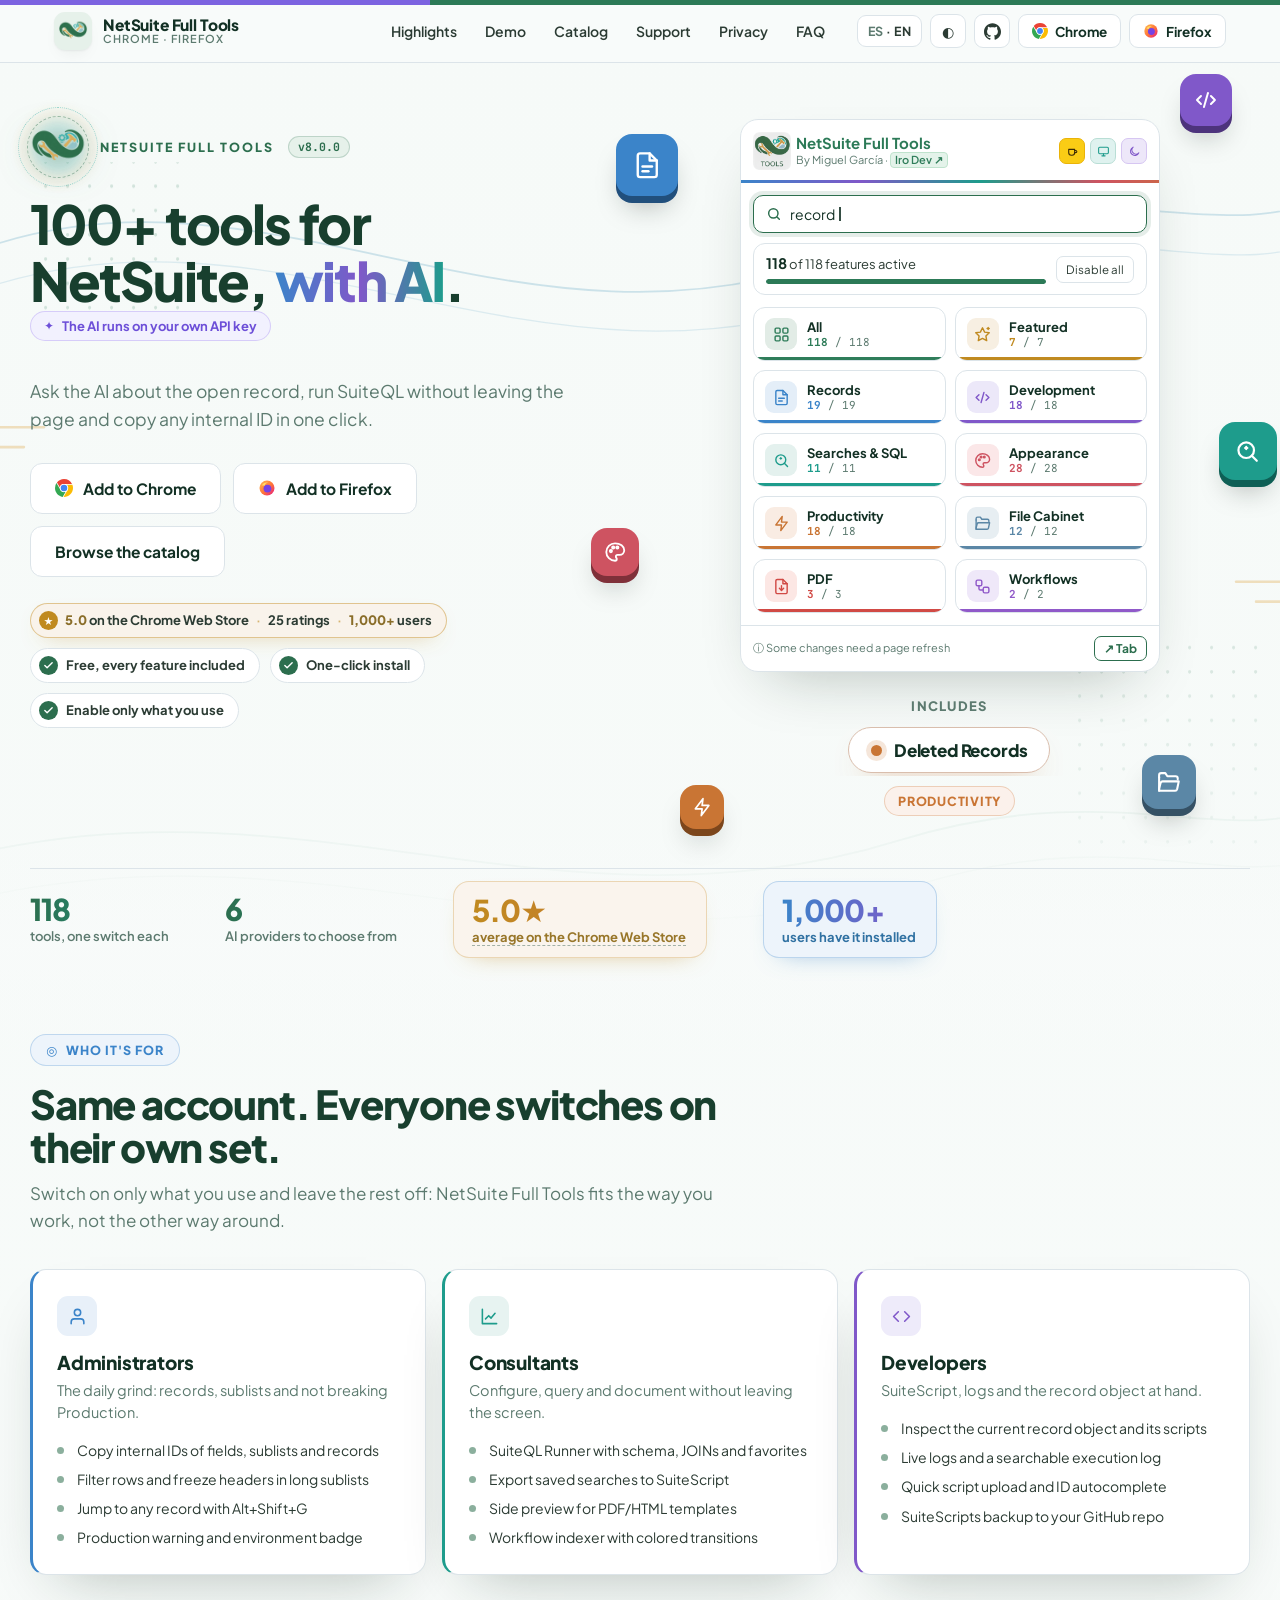
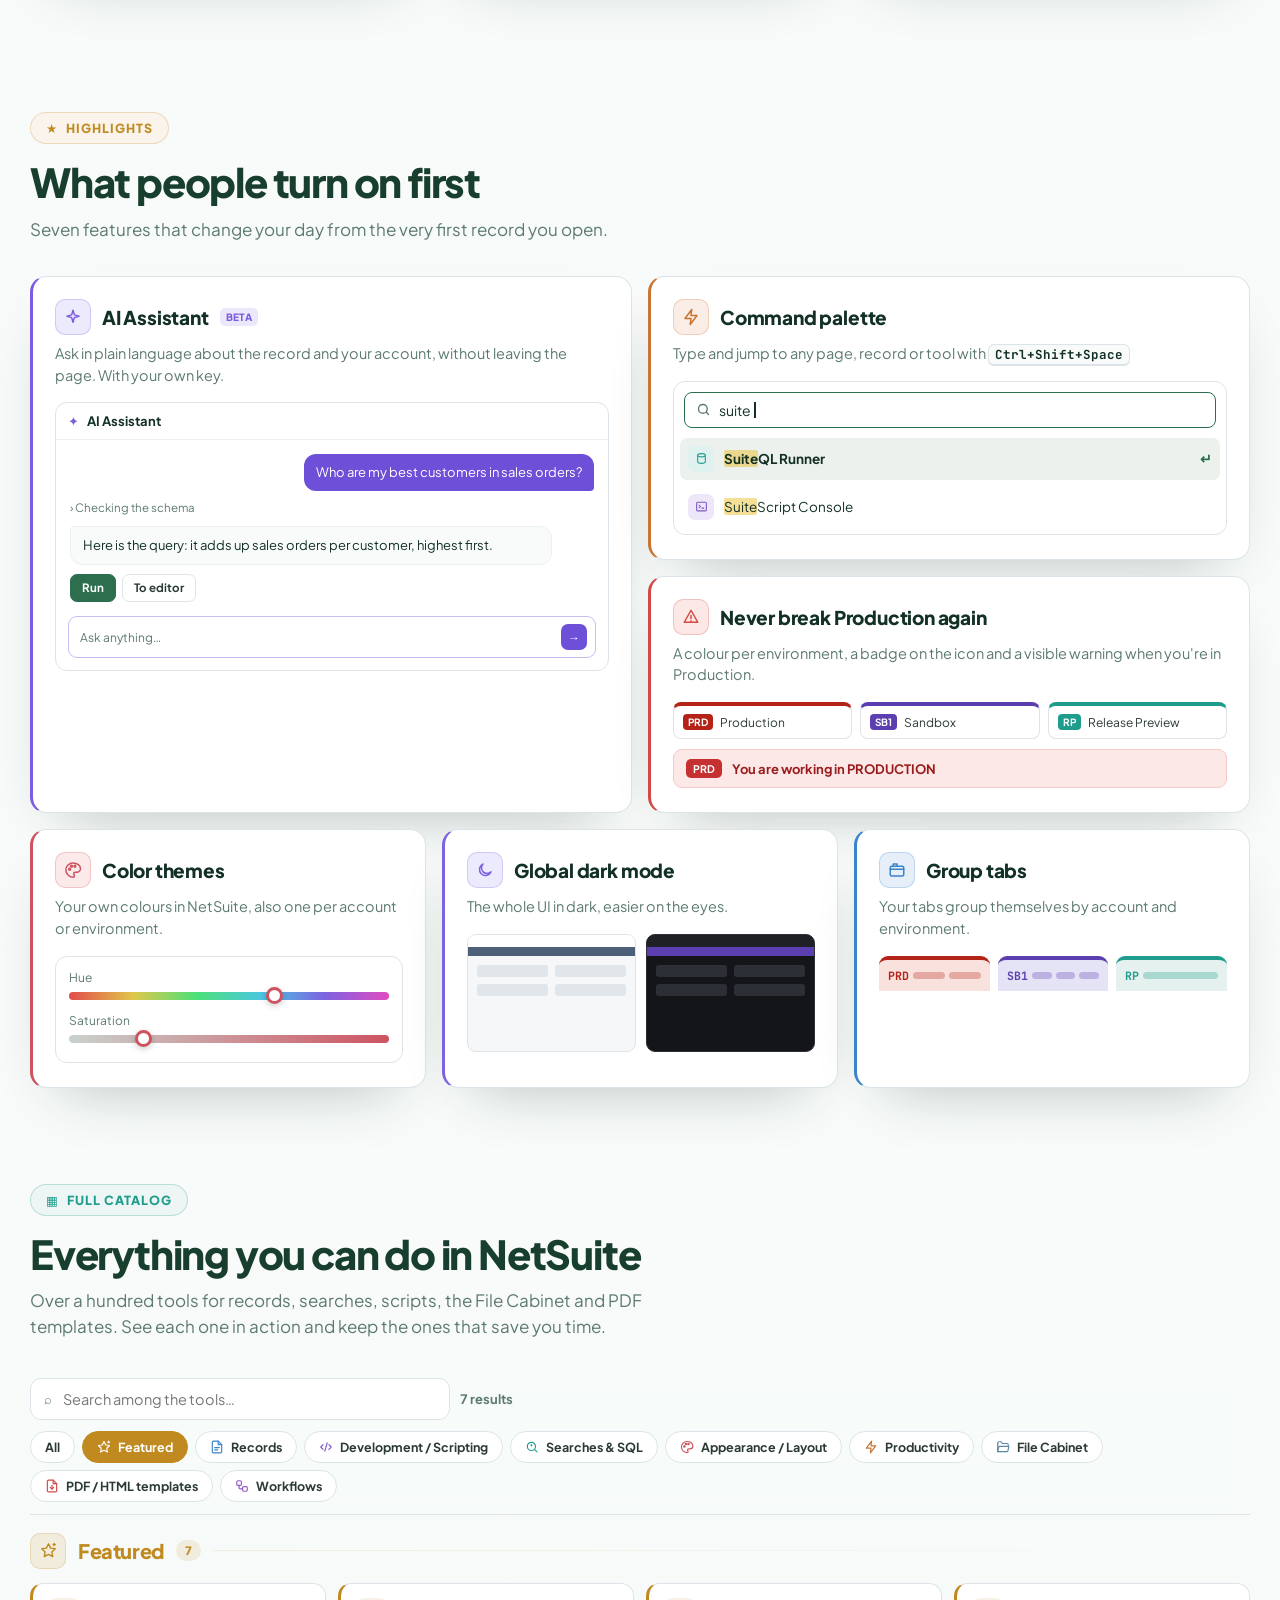
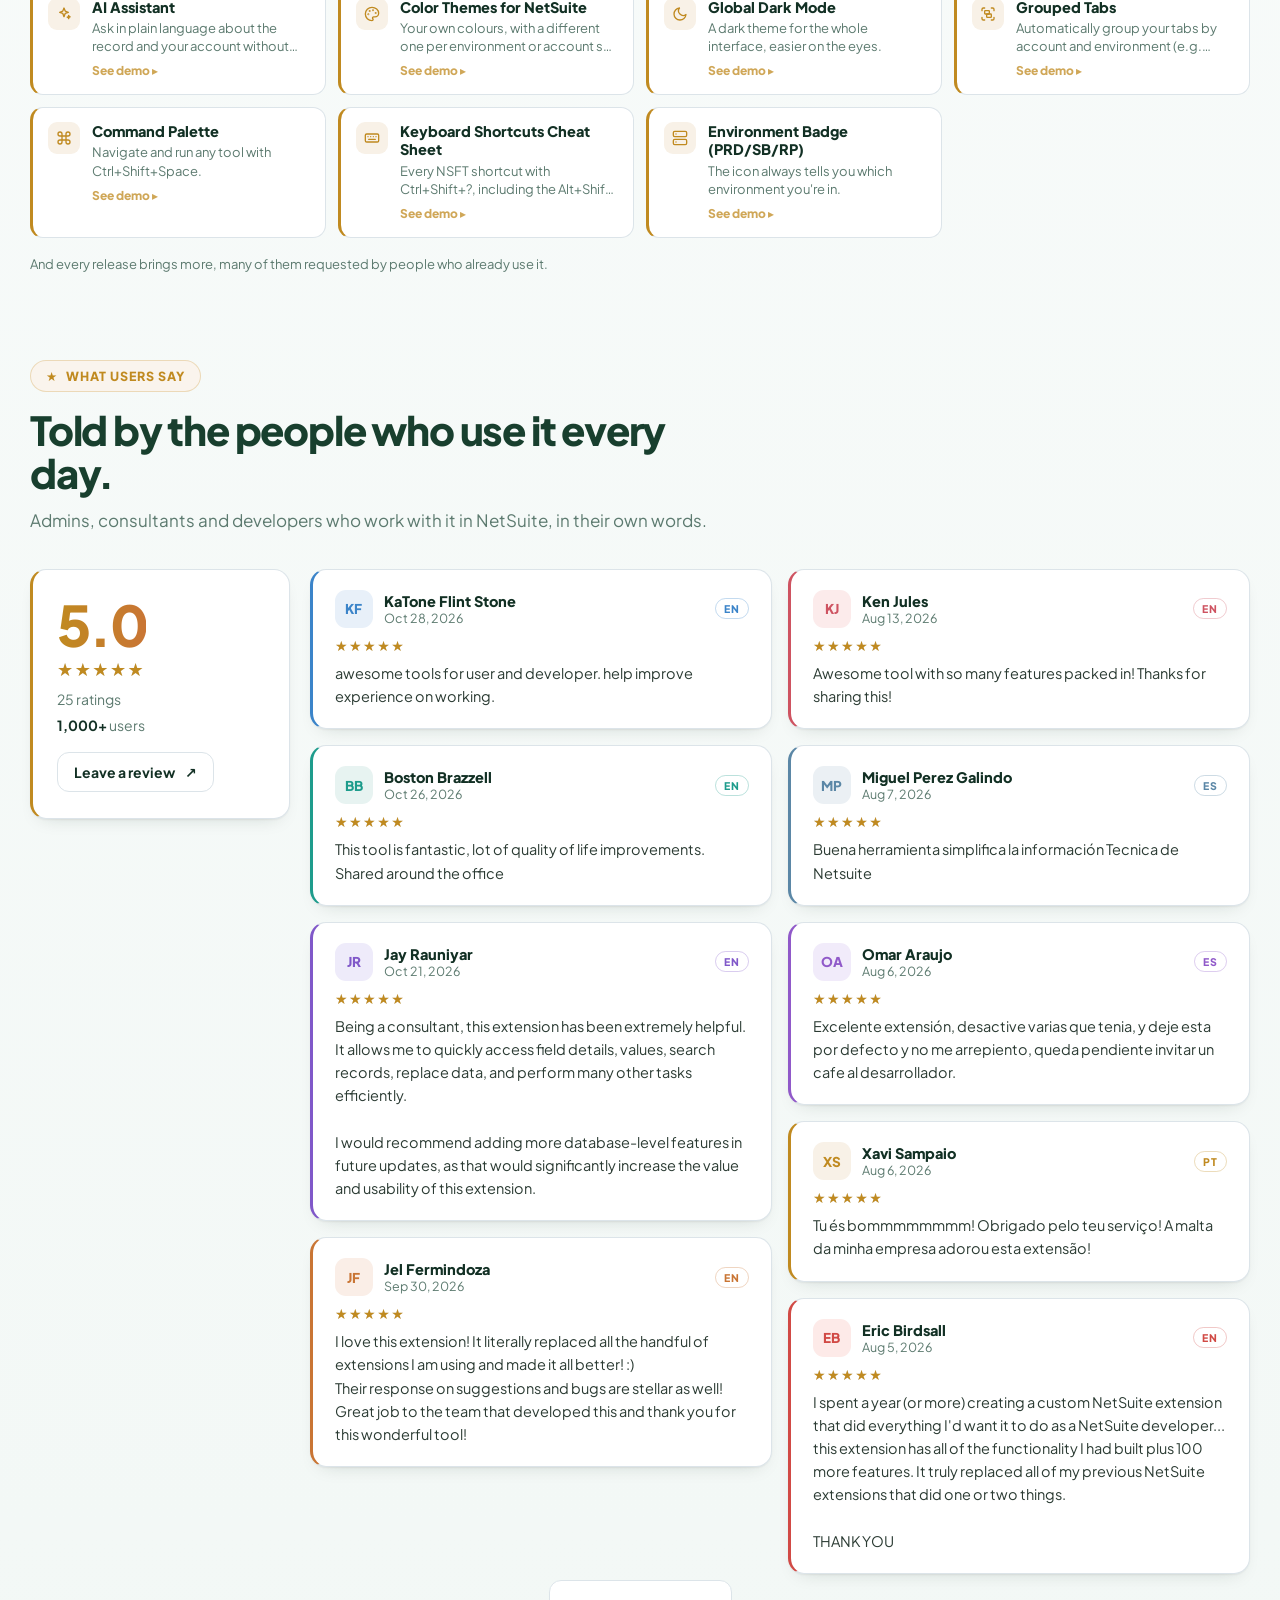
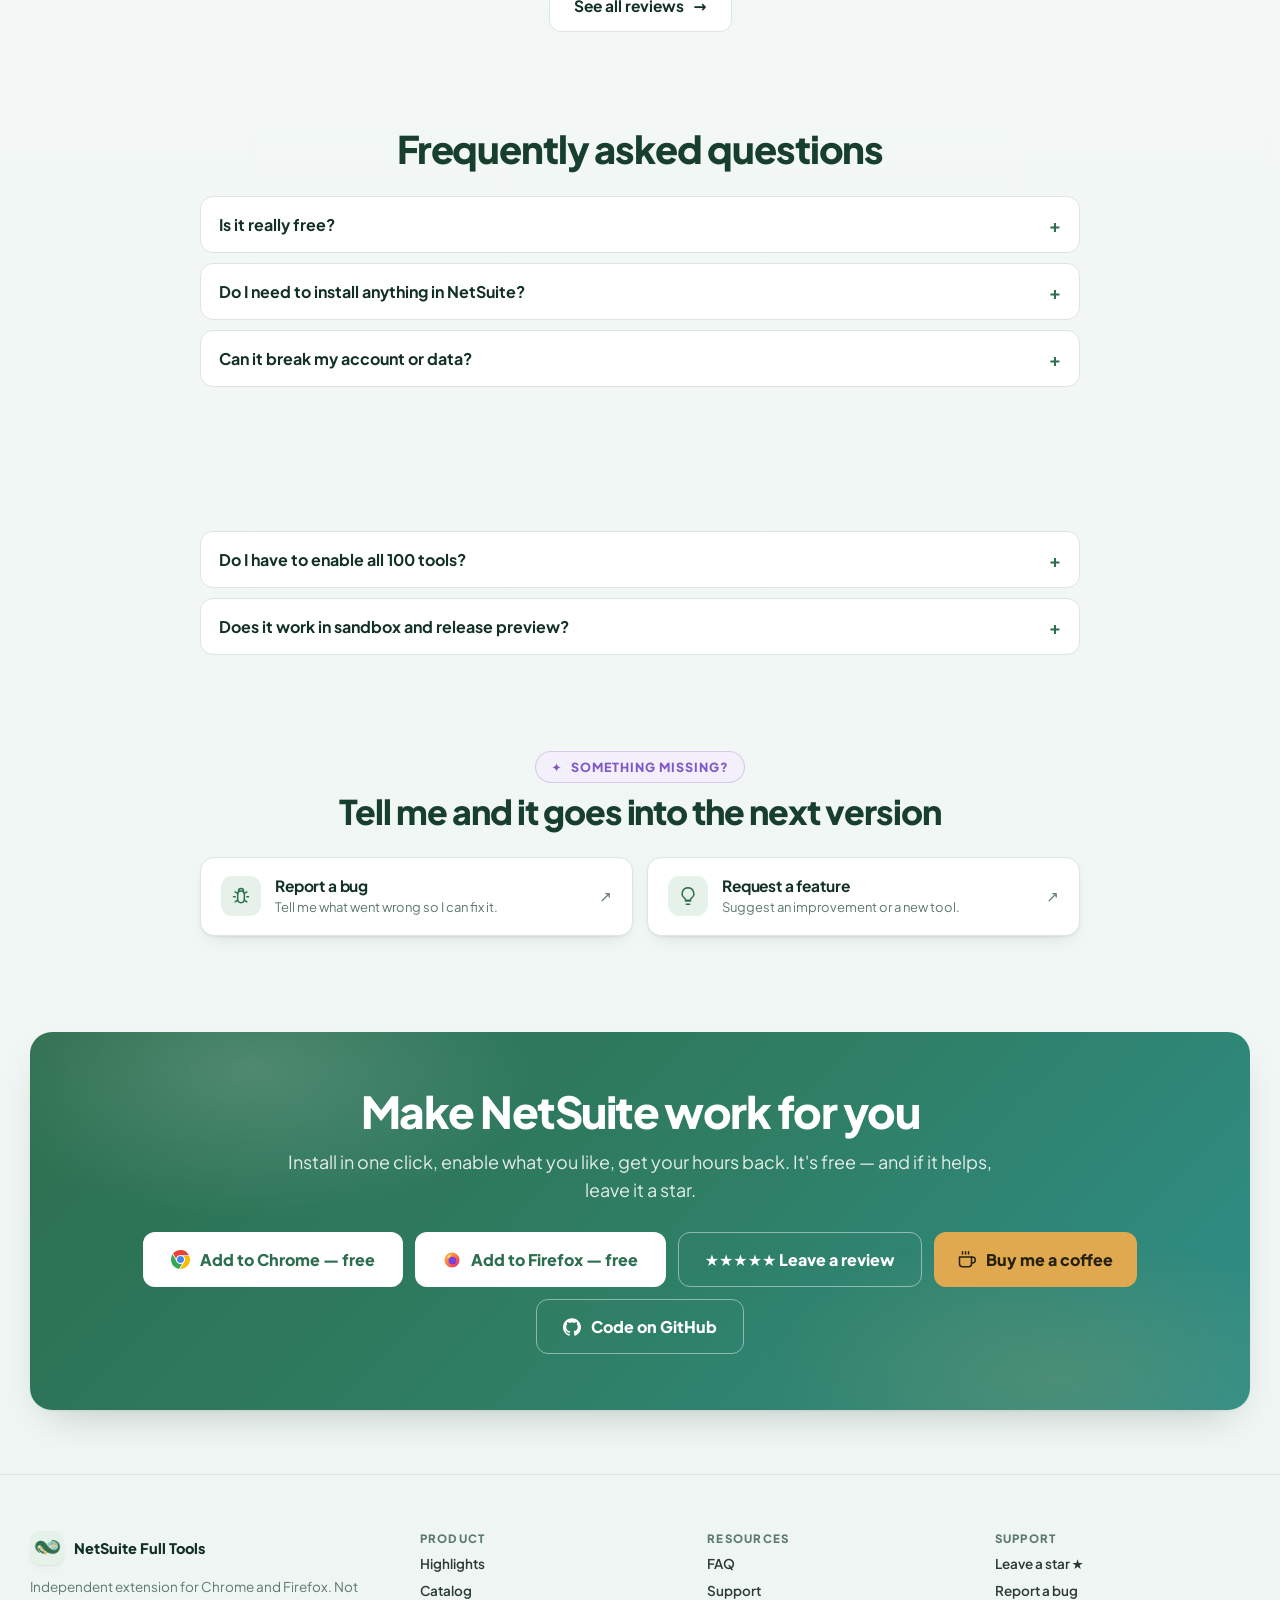
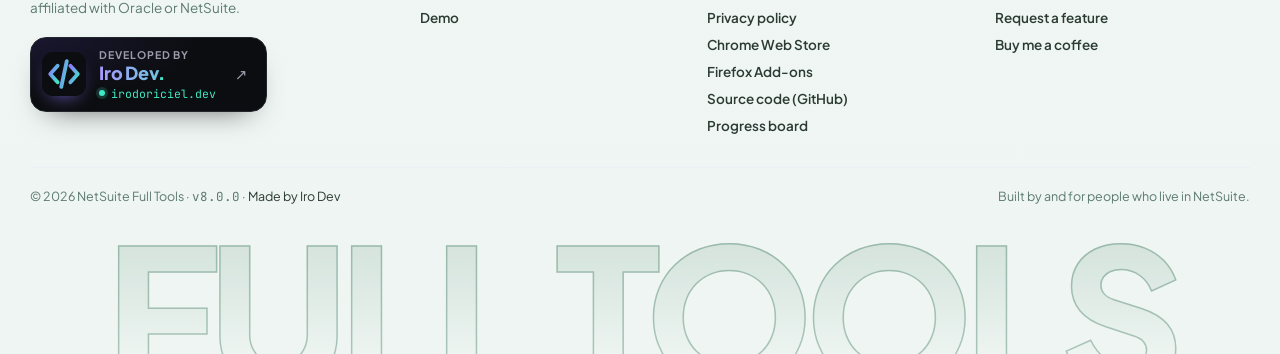
==== commit 5f593e24: "Actualiza la landing (v8.0.0)" ====
--- a/public/index.html
+++ b/public/index.html
@@ -491,6 +491,6 @@
   </footer>
 </div>
 <script>window.NSFT_CATALOG = {"groups":[{"id":"star","icon":"\u003csvg viewBox=\"0 0 24 24\" fill=\"none\" stroke=\"currentColor\" stroke-width=\"2\" stroke-linecap=\"round\" stroke-linejoin=\"round\">\u003cpolygon class=\"g g1\" points=\"12 2.5 15 8.6 21.5 9.5 16.8 14.1 17.9 20.6 12 17.5 6.1 20.6 7.2 14.1 2.5 9.5 9 8.6 12 2.5\">\u003c/polygon>\u003cpath class=\"g spark\" d=\"M20 2v3M18.5 3.5h3\">\u003c/path>\u003c/svg>","color":"#C08A20","nameEs":"Destacados","nameEn":"Featured"},{"id":"reg","icon":"\u003csvg viewBox=\"0 0 24 24\" fill=\"none\" stroke=\"currentColor\" stroke-width=\"2\" stroke-linecap=\"round\" stroke-linejoin=\"round\">\u003cpath d=\"M14 2H6a2 2 0 0 0-2 2v16a2 2 0 0 0 2 2h12a2 2 0 0 0 2-2V8z\">\u003c/path>\u003cpath d=\"M14 2v6h6\">\u003c/path>\u003cline class=\"ln\" x1=\"8\" y1=\"13\" x2=\"16\" y2=\"13\">\u003c/line>\u003cline class=\"ln\" x1=\"8\" y1=\"17\" x2=\"13\" y2=\"17\">\u003c/line>\u003c/svg>","color":"#3B84C9","nameEs":"Registros","nameEn":"Records"},{"id":"dev","icon":"\u003csvg viewBox=\"0 0 24 24\" fill=\"none\" stroke=\"currentColor\" stroke-width=\"2\" stroke-linecap=\"round\" stroke-linejoin=\"round\">\u003cpolyline class=\"g g1\" points=\"7 8 3 12 7 16\">\u003c/polyline>\u003cpolyline class=\"g g2\" points=\"17 8 21 12 17 16\">\u003c/polyline>\u003cline class=\"g g3\" x1=\"14\" y1=\"5\" x2=\"10\" y2=\"19\">\u003c/line>\u003c/svg>","color":"#8058C9","nameEs":"Desarrollo / Scripting","nameEn":"Development / Scripting"},{"id":"sql","icon":"\u003csvg viewBox=\"0 0 24 24\" fill=\"none\" stroke=\"currentColor\" stroke-width=\"2\" stroke-linecap=\"round\" stroke-linejoin=\"round\">\u003cg class=\"g g1\">\u003ccircle cx=\"11\" cy=\"11\" r=\"7\">\u003c/circle>\u003cline x1=\"20.5\" y1=\"20.5\" x2=\"16\" y2=\"16\">\u003c/line>\u003c/g>\u003cpath class=\"g spark\" d=\"M11 8v2M10 9h2\">\u003c/path>\u003c/svg>","color":"#1E9C8C","nameEs":"Búsquedas y SQL","nameEn":"Searches & SQL"},{"id":"ui","icon":"\u003csvg viewBox=\"0 0 24 24\" fill=\"none\" stroke=\"currentColor\" stroke-width=\"2\" stroke-linecap=\"round\" stroke-linejoin=\"round\">\u003cpath d=\"M12 2.5a9.5 9.5 0 1 0 0 19c1.1 0 1.9-.8 1.9-1.9 0-.5-.2-.9-.5-1.3-.3-.3-.5-.8-.5-1.3 0-1.1.8-1.9 1.9-1.9h2.2a5 5 0 0 0 5-5c0-4.2-4.3-7.6-10-7.6z\">\u003c/path>\u003ccircle class=\"dot\" cx=\"7.5\" cy=\"11\" r=\"1.2\">\u003c/circle>\u003ccircle class=\"dot\" cx=\"10\" cy=\"7\" r=\"1.2\">\u003c/circle>\u003ccircle class=\"dot\" cx=\"14.5\" cy=\"7\" r=\"1.2\">\u003c/circle>\u003c/svg>","color":"#CE5361","nameEs":"Apariencia / Layout","nameEn":"Appearance / Layout"},{"id":"prod","icon":"\u003csvg viewBox=\"0 0 24 24\" fill=\"none\" stroke=\"currentColor\" stroke-width=\"2\" stroke-linecap=\"round\" stroke-linejoin=\"round\">\u003cpolygon class=\"g g1\" points=\"13 2 4 14 12 14 11 22 20 10 12 10 13 2\">\u003c/polygon>\u003c/svg>","color":"#C97534","nameEs":"Productividad","nameEn":"Productivity"},{"id":"file","icon":"\u003csvg viewBox=\"0 0 24 24\" fill=\"none\" stroke=\"currentColor\" stroke-width=\"2\" stroke-linecap=\"round\" stroke-linejoin=\"round\">\u003cpath d=\"M3 7V5a2 2 0 0 1 2-2h4l2 3h8a2 2 0 0 1 2 2v1\">\u003c/path>\u003cpath class=\"g flap\" d=\"M3 20h15.5a2 2 0 0 0 1.9-1.4L22 11H6.4a2 2 0 0 0-1.9 1.4L3 18z\">\u003c/path>\u003cline x1=\"3\" y1=\"7\" x2=\"3\" y2=\"20\">\u003c/line>\u003c/svg>","color":"#5B87A6","nameEs":"File Cabinet","nameEn":"File Cabinet"},{"id":"pdf","icon":"\u003csvg viewBox=\"0 0 24 24\" fill=\"none\" stroke=\"currentColor\" stroke-width=\"2\" stroke-linecap=\"round\" stroke-linejoin=\"round\">\u003cpath d=\"M14 2H6a2 2 0 0 0-2 2v16a2 2 0 0 0 2 2h12a2 2 0 0 0 2-2V8z\">\u003c/path>\u003cpath d=\"M14 2v6h6\">\u003c/path>\u003cg class=\"g g1\">\u003cline x1=\"12\" y1=\"11\" x2=\"12\" y2=\"17\">\u003c/line>\u003cpolyline points=\"9 14.5 12 17.5 15 14.5\">\u003c/polyline>\u003c/g>\u003c/svg>","color":"#D14A45","nameEs":"Plantillas PDF / HTML","nameEn":"PDF / HTML templates"},{"id":"wf","icon":"\u003csvg viewBox=\"0 0 24 24\" fill=\"none\" stroke=\"currentColor\" stroke-width=\"2\" stroke-linecap=\"round\" stroke-linejoin=\"round\">\u003crect class=\"g g1\" x=\"3\" y=\"3\" width=\"8\" height=\"8\" rx=\"2\">\u003c/rect>\u003cpath class=\"wire\" d=\"M7 11v4a2 2 0 0 0 2 2h4\">\u003c/path>\u003crect class=\"g g2\" x=\"13\" y=\"13\" width=\"8\" height=\"8\" rx=\"2\">\u003c/rect>\u003c/svg>","color":"#9059C9","nameEs":"Workflows","nameEn":"Workflows"}],"tools":[{"group":"star","nameEs":"Asistente de IA","descEs":"Pregunta en lenguaje natural sobre el registro y tu cuenta sin salir de la página, explica los logs de tus scripts y convierte búsquedas guardadas a SuiteQL (con tu propia clave).","nameEn":"AI Assistant","descEn":"Ask in plain language about the record and your account without leaving the page, explain your script logs and turn saved searches into SuiteQL (bring your own key).","det":{"es":{"lead":"Pregunta sobre el registro y tu cuenta sin salir de la página.","puntos":[["Pregunta en lenguaje natural","sobre el registro abierto"],["Explica los logs","de tus scripts"],["Convierte búsquedas guardadas","a SuiteQL"]],"nota":"Funciona con tu propia clave de API."},"en":{"lead":"Ask about the record and your account without leaving the page.","puntos":[["Ask in plain language","about the open record"],["Explains the logs","of your scripts"],["Turns saved searches","into SuiteQL"]],"nota":"Runs on your own API key."}},"pv":"enableAiAssistant","pvNota":{"es":"","en":""},"icon":"\u003csvg viewBox=\"0 0 24 24\" fill=\"none\" stroke=\"currentColor\" stroke-width=\"2\" stroke-linecap=\"round\" stroke-linejoin=\"round\">\u003cpath d=\"M12 3l1.8 4.6L18.5 9.4l-4.7 1.8L12 16l-1.8-4.8L5.5 9.4l4.7-1.8z\"/>\u003cpath d=\"M19 14l.6 1.6 1.6.6-1.6.6L19 19l-.6-1.6-1.6-.6 1.6-.6z\"/>\u003c/svg>"},{"group":"star","nameEs":"Temas de color para NetSuite","descEs":"Tus colores, con uno distinto por entorno o por cuenta para saber de un vistazo dónde estás.","nameEn":"Color Themes for NetSuite","descEn":"Your own colours, with a different one per environment or account so you can tell at a glance where you are.","det":{"es":{"lead":"NetSuite con tus colores.","puntos":[["Elige tus colores","para la barra y los botones"],["Uno por entorno","para distinguir Producción del sandbox"],["Uno por cuenta","si trabajas con varias"]],"nota":""},"en":{"lead":"NetSuite in your own colors.","puntos":[["Pick your colors","for the bar and the buttons"],["One per environment","to tell Production from sandbox"],["One per account","if you work with several"]],"nota":""}},"pv":"enableColorThemes","pvNota":{"es":"","en":""},"icon":"\u003csvg viewBox=\"0 0 24 24\" fill=\"none\" stroke=\"currentColor\" stroke-width=\"2\" stroke-linecap=\"round\" stroke-linejoin=\"round\">\u003ccircle cx=\"13.5\" cy=\"6.5\" r=\".5\"/>\u003ccircle cx=\"17.5\" cy=\"10.5\" r=\".5\"/>\u003ccircle cx=\"8.5\" cy=\"7.5\" r=\".5\"/>\u003ccircle cx=\"6.5\" cy=\"12.5\" r=\".5\"/>\u003cpath d=\"M12 2C6.5 2 2 6.5 2 12s4.5 10 10 10c.93 0 1.65-.75 1.65-1.69 0-.44-.18-.84-.44-1.13-.29-.29-.44-.65-.44-1.13a1.64 1.64 0 0 1 1.67-1.67h2c3.05 0 5.55-2.5 5.55-5.55C21.97 6.01 17.46 2 12 2z\"/>\u003c/svg>"},{"group":"star","nameEs":"Modo oscuro global","descEs":"Un tema oscuro para toda la interfaz, más cómodo para la vista.","nameEn":"Global Dark Mode","descEn":"A dark theme for the whole interface, easier on the eyes.","det":{"es":{"lead":"Toda la interfaz de NetSuite en oscuro.","puntos":[["Más cómodo para la vista","en jornadas largas"],["Un solo interruptor","para todas las páginas"],["También las ventanas","de la extensión"]],"nota":""},"en":{"lead":"The whole NetSuite interface in dark mode.","puntos":[["Easier on the eyes","on long days"],["One switch","for every page"],["The extension's windows","too"]],"nota":""}},"pv":"enableDarkMode","pvNota":{"es":"","en":""},"icon":"\u003csvg viewBox=\"0 0 24 24\" fill=\"none\" stroke=\"currentColor\" stroke-width=\"2\" stroke-linecap=\"round\" stroke-linejoin=\"round\">\u003cpath d=\"M21 12.79A9 9 0 1 1 11.21 3 7 7 0 0 0 21 12.79z\"/>\u003c/svg>"},{"group":"star","nameEs":"Agrupar pestañas","descEs":"Agrupa automáticamente tus pestañas por cuenta y entorno (ej. 123_SB1).","nameEn":"Grouped Tabs","descEn":"Automatically group your tabs by account and environment (e.g. 123_SB1).","det":{"es":{"lead":"Tus pestañas de NetSuite, ordenadas solas.","puntos":[["Agrupa por cuenta y entorno","por ejemplo 123_SB1"],["Cada grupo con su color","para encontrarlo al momento"],["Nombres y colores","a tu gusto"]],"nota":""},"en":{"lead":"Your NetSuite tabs, sorted on their own.","puntos":[["Grouped by account and environment","for example 123_SB1"],["Each group in its own color","so you spot it at once"],["Names and colors","your way"]],"nota":""}},"pv":"enableGroupedTabs","pvNota":{"es":"","en":""},"icon":"\u003csvg viewBox=\"0 0 24 24\" fill=\"none\" stroke=\"currentColor\" stroke-width=\"2\" stroke-linecap=\"round\" stroke-linejoin=\"round\">\u003cpath d=\"M3 7V5a2 2 0 0 1 2-2h2\"/>\u003cpath d=\"M17 3h2a2 2 0 0 1 2 2v2\"/>\u003cpath d=\"M21 17v2a2 2 0 0 1-2 2h-2\"/>\u003cpath d=\"M7 21H5a2 2 0 0 1-2-2v-2\"/>\u003crect x=\"7\" y=\"7\" width=\"7\" height=\"5\" rx=\"1\"/>\u003crect x=\"10\" y=\"12\" width=\"7\" height=\"5\" rx=\"1\"/>\u003c/svg>"},{"group":"star","nameEs":"Paleta de comandos","descEs":"Navega y ejecuta cualquier herramienta con Ctrl+Shift+Espacio.","nameEn":"Command Palette","descEn":"Navigate and run any tool with Ctrl+Shift+Space.","det":{"es":{"lead":"Llega a cualquier sitio de NetSuite escribiendo.","puntos":[["Ctrl+Shift+Espacio","desde cualquier página"],["Páginas, registros y herramientas","del menú de tu cuenta"],["Acciones rápidas","como copiar la URL o pasar a edición"]],"nota":""},"en":{"lead":"Get anywhere in NetSuite by typing.","puntos":[["Ctrl+Shift+Space","from any page"],["Pages, records and tools","from your account's menu"],["Quick actions","like copying the URL or switching to edit"]],"nota":""}},"pv":"enableCommandPalette","pvNota":{"es":"","en":""},"icon":"\u003csvg viewBox=\"0 0 24 24\" fill=\"none\" stroke=\"currentColor\" stroke-width=\"2\" stroke-linecap=\"round\" stroke-linejoin=\"round\">\u003cpath d=\"M18 3a3 3 0 0 0-3 3v12a3 3 0 0 0 3 3 3 3 0 0 0 3-3 3 3 0 0 0-3-3H6a3 3 0 0 0-3 3 3 3 0 0 0 3 3 3 3 0 0 0 3-3V6a3 3 0 0 0-3-3 3 3 0 0 0-3 3 3 3 0 0 0 3 3h12a3 3 0 0 0 3-3 3 3 0 0 0-3-3z\"/>\u003c/svg>"},{"group":"star","nameEs":"Hoja de atajos de teclado","descEs":"Todos los atajos de NSFT con Ctrl+Shift+?, incluidos los de Alt+Shift para abrir cada herramienta (personalizables).","nameEn":"Keyboard Shortcuts Cheat Sheet","descEn":"Every NSFT shortcut with Ctrl+Shift+?, including the Alt+Shift ones that open each tool (rebindable).","det":{"es":{"lead":"Todos los atajos de la extensión, en una sola vista.","puntos":[["Ctrl+Shift+?","en cualquier página de NetSuite"],["Alt+Shift y una letra","abre cada herramienta"],["Cámbialos a tu gusto","desde la propia hoja"]],"nota":""},"en":{"lead":"Every shortcut in the extension, in one view.","puntos":[["Ctrl+Shift+?","on any NetSuite page"],["Alt+Shift and a letter","opens each tool"],["Change them","right from the sheet"]],"nota":""}},"pv":"enableShortcutsCheatsheet","pvNota":{"es":"","en":""},"icon":"\u003csvg viewBox=\"0 0 24 24\" fill=\"none\" stroke=\"currentColor\" stroke-width=\"2\" stroke-linecap=\"round\" stroke-linejoin=\"round\">\u003crect x=\"2\" y=\"6\" width=\"20\" height=\"12\" rx=\"2\"/>\u003cline x1=\"6\" y1=\"10\" x2=\"6.01\" y2=\"10\"/>\u003cline x1=\"10\" y1=\"10\" x2=\"10.01\" y2=\"10\"/>\u003cline x1=\"14\" y1=\"10\" x2=\"14.01\" y2=\"10\"/>\u003cline x1=\"18\" y1=\"10\" x2=\"18.01\" y2=\"10\"/>\u003cline x1=\"7\" y1=\"14\" x2=\"17\" y2=\"14\"/>\u003c/svg>"},{"group":"star","nameEs":"Distintivo de entorno (PRD/SB/RP)","descEs":"El icono te dice siempre en qué entorno estás.","nameEn":"Environment Badge (PRD/SB/RP)","descEn":"The icon always tells you which environment you're in.","det":{"es":{"lead":"Sabe siempre en qué entorno estás.","puntos":[["PRD, SB o RP","en el icono de la extensión"],["Un color por entorno","para no confundirte"],["Aviso en Producción","antes de cambiar nada"]],"nota":""},"en":{"lead":"Always know which environment you're in.","puntos":[["PRD, SB or RP","on the extension icon"],["One color per environment","so you never mix them up"],["A Production warning","before you change anything"]],"nota":""}},"pv":"enableEnvBadge","pvNota":{"es":"","en":""},"icon":"\u003csvg viewBox=\"0 0 24 24\" fill=\"none\" stroke=\"currentColor\" stroke-width=\"2\" stroke-linecap=\"round\" stroke-linejoin=\"round\">\u003crect x=\"2\" y=\"2\" width=\"20\" height=\"8\" rx=\"2\"/>\u003crect x=\"2\" y=\"14\" width=\"20\" height=\"8\" rx=\"2\"/>\u003cline x1=\"6\" y1=\"6\" x2=\"6.01\" y2=\"6\"/>\u003cline x1=\"6\" y1=\"18\" x2=\"6.01\" y2=\"18\"/>\u003c/svg>"},{"group":"reg","nameEs":"Ver objeto del registro","descEs":"Inspecciona el objeto completo del registro actual en un visor limpio, con vista amigable en forma de ficha.","nameEn":"View Record Object","descEn":"Inspect the full record object in a clean, searchable viewer, with a friendly card-style view.","det":{"es":{"lead":"Mira el registro completo tal como lo ve NetSuite.","puntos":[["Visor limpio","del objeto del registro"],["Vista en forma de ficha","más fácil de leer"],["Con buscador","para encontrar cualquier valor"]],"nota":""},"en":{"lead":"See the whole record exactly as NetSuite holds it.","puntos":[["A clean viewer","for the record object"],["A card-style view","that is easier to read"],["Searchable","to find any value fast"]],"nota":""}},"pv":"enableViewRecordObject","pvNota":{"es":"","en":""},"icon":"\u003csvg viewBox=\"0 0 24 24\" fill=\"none\" stroke=\"currentColor\" stroke-width=\"2\" stroke-linecap=\"round\" stroke-linejoin=\"round\">\u003cpath d=\"M14 2H6a2 2 0 0 0-2 2v16a2 2 0 0 0 2 2h12a2 2 0 0 0 2-2V8z\"/>\u003cpolyline points=\"14 2 14 8 20 8\"/>\u003cline x1=\"9\" y1=\"13\" x2=\"15\" y2=\"13\"/>\u003cline x1=\"9\" y1=\"17\" x2=\"15\" y2=\"17\"/>\u003c/svg>"},{"group":"reg","nameEs":"Ver scripts del registro","descEs":"Todos los scripts y workflows asociados, de un vistazo.","nameEn":"View Record Scripts","descEn":"Every script and workflow tied to the record, at a glance.","det":{"es":{"lead":"Qué scripts y workflows tocan este registro, de un vistazo.","puntos":[["Todos los scripts","asociados al registro"],["También los workflows","que lo afectan"],["Desde el propio registro","sin buscar en otras pantallas"]],"nota":""},"en":{"lead":"See which scripts and workflows touch this record, at a glance.","puntos":[["Every script","tied to the record"],["Workflows too","that affect it"],["From the record itself","no hunting through other screens"]],"nota":""}},"pv":"enableViewScriptedRecord","pvNota":{"es":"","en":""},"icon":"\u003csvg viewBox=\"0 0 24 24\" fill=\"none\" stroke=\"currentColor\" stroke-width=\"2\" stroke-linecap=\"round\" stroke-linejoin=\"round\">\u003cpolyline points=\"16 18 22 12 16 6\"/>\u003cpolyline points=\"8 6 2 12 8 18\"/>\u003c/svg>"},{"group":"reg","nameEs":"Ver logs del registro","descEs":"Los logs de ejecución sin salir de la página, con los scripts del registro ya elegidos y filtros por nivel, texto y fechas.","nameEn":"View Record Logs","descEn":"Execution logs without leaving the page, with the record's scripts preselected and filters by level, text and dates.","det":{"es":{"lead":"Los logs de ejecución, sin salir del registro.","puntos":[["Los scripts del registro","ya elegidos"],["Filtra por nivel y texto","para ir al error"],["Filtra por fechas","y revisa justo ese momento"]],"nota":""},"en":{"lead":"Execution logs, without leaving the record.","puntos":[["The record's scripts","already selected"],["Filter by level and text","to jump to the error"],["Filter by dates","and check that exact moment"]],"nota":""}},"pv":"enableRecordLogsViewer","pvNota":{"es":"","en":""},"icon":"\u003csvg viewBox=\"0 0 24 24\" fill=\"none\" stroke=\"currentColor\" stroke-width=\"2\" stroke-linecap=\"round\" stroke-linejoin=\"round\">\u003cpath d=\"M14 2H6a2 2 0 0 0-2 2v16a2 2 0 0 0 2 2h12a2 2 0 0 0 2-2V8z\"/>\u003cpolyline points=\"14 2 14 8 20 8\"/>\u003cline x1=\"16\" y1=\"13\" x2=\"8\" y2=\"13\"/>\u003cline x1=\"16\" y1=\"17\" x2=\"8\" y2=\"17\"/>\u003cpolyline points=\"10 9 9 9 8 9\"/>\u003c/svg>"},{"group":"reg","nameEs":"Historial del registro","descEs":"Las notas del sistema del registro como línea de tiempo: quién cambió qué, cuándo y desde dónde, agrupado por evento, con buscador y CSV.","nameEn":"Record History","descEn":"The record's system notes as a timeline: who changed what, when and from where, grouped by event, with search and CSV.","det":{"es":{"lead":"Quién cambió qué en un registro, como línea de tiempo.","puntos":[["Quién, qué y cuándo","con el origen del cambio"],["Agrupado por evento","para leerlo sin ruido"],["Buscador y CSV","para filtrar y exportar"]],"nota":""},"en":{"lead":"Who changed what on a record, as a timeline.","puntos":[["Who, what and when","plus where the change came from"],["Grouped by event","so it reads without noise"],["Search and CSV","to filter and export"]],"nota":""}},"pv":"enableRecordHistory","pvNota":{"es":"","en":""},"icon":"\u003csvg viewBox=\"0 0 24 24\" fill=\"none\" stroke=\"currentColor\" stroke-width=\"2\" stroke-linecap=\"round\" stroke-linejoin=\"round\">\u003cline x1=\"6\" y1=\"3\" x2=\"6\" y2=\"21\"/>\u003ccircle cx=\"6\" cy=\"6\" r=\"2\"/>\u003ccircle cx=\"6\" cy=\"12\" r=\"2\"/>\u003ccircle cx=\"6\" cy=\"18\" r=\"2\"/>\u003cline x1=\"11\" y1=\"6\" x2=\"20\" y2=\"6\"/>\u003cline x1=\"11\" y1=\"12\" x2=\"18\" y2=\"12\"/>\u003cline x1=\"11\" y1=\"18\" x2=\"20\" y2=\"18\"/>\u003c/svg>"},{"group":"reg","nameEs":"Plantilla de importación CSV","descEs":"Un CSV listo para importar registros como el abierto, con las etiquetas del formulario como cabeceras y una fila por línea.","nameEn":"CSV Import Template","descEn":"A CSV ready to import records like the open one, with the form labels as headers and one row per line.","det":{"es":{"lead":"Un CSV listo para importar registros como el abierto.","puntos":[["Cabeceras con las etiquetas","del formulario"],["Una fila por línea","del registro"],["Parte del registro abierto","sin armarlo a mano"]],"nota":""},"en":{"lead":"A ready-to-import CSV for records like the open one.","puntos":[["Headers from the form labels","as you see them"],["One row per line","of the record"],["Built from the open record","no manual setup"]],"nota":""}},"pv":"enableCsvImportTemplate","pvNota":{"es":"","en":""},"icon":"\u003csvg viewBox=\"0 0 24 24\" fill=\"none\" stroke=\"currentColor\" stroke-width=\"2\" stroke-linecap=\"round\" stroke-linejoin=\"round\">\u003crect x=\"3\" y=\"3\" width=\"13\" height=\"18\" rx=\"2\"/>\u003cline x1=\"3\" y1=\"9\" x2=\"16\" y2=\"9\"/>\u003cline x1=\"3\" y1=\"15\" x2=\"16\" y2=\"15\"/>\u003cline x1=\"9.5\" y1=\"3\" x2=\"9.5\" y2=\"21\"/>\u003cpolyline points=\"19 9 22 12 19 15\"/>\u003cline x1=\"16\" y1=\"12\" x2=\"22\" y2=\"12\"/>\u003c/svg>"},{"group":"reg","nameEs":"Adjuntos del registro","descEs":"Los archivos adjuntos al registro en una ventana, con vista previa de PDF, imágenes, texto, CSV y Excel, sin ir al Archivador.","nameEn":"Record Attachments","descEn":"The files attached to the record in one window, previewing PDFs, images, text, CSV and Excel without going to the File Cabinet.","det":{"es":{"lead":"Los archivos del registro, a la vista y sin ir al Archivador.","puntos":[["Todos los adjuntos","en una sola ventana"],["Vista previa","de PDF, imágenes y texto"],["También CSV y Excel","sin descargarlos"]],"nota":""},"en":{"lead":"The record's files, in view and without the File Cabinet.","puntos":[["All attachments","in a single window"],["Preview","PDFs, images and text"],["CSV and Excel too","without downloading them"]],"nota":""}},"pv":"enableRecordAttachments","pvNota":{"es":"","en":""},"icon":"\u003csvg viewBox=\"0 0 24 24\" fill=\"none\" stroke=\"currentColor\" stroke-width=\"2\" stroke-linecap=\"round\" stroke-linejoin=\"round\">\u003cpath d=\"M21.4 11.1l-9.2 9.2a6 6 0 0 1-8.5-8.5l9.2-9.2a4 4 0 0 1 5.7 5.7l-9.2 9.2a2 2 0 0 1-2.8-2.8l8.5-8.5\"/>\u003c/svg>"},{"group":"reg","nameEs":"Cargar registro a consola","descEs":"Carga el registro actual en la consola (SS1.0 y SS2.1).","nameEn":"Load Record to Console","descEn":"Load the current record into the console (SS1.0 and SS2.1).","det":{"es":{"lead":"Lleva el registro abierto a la consola con un clic.","puntos":[["Carga el registro actual","en la consola"],["Funciona con SS1.0","y con SS2.1"],["Listo para probar código","sobre datos reales"]],"nota":""},"en":{"lead":"Send the open record to the console in one click.","puntos":[["Loads the current record","into the console"],["Works with SS1.0","and SS2.1"],["Ready to try code","on real data"]],"nota":""}},"pv":"enableLoadRecordConsole","pvNota":{"es":"","en":""},"icon":"\u003csvg viewBox=\"0 0 24 24\" fill=\"none\" stroke=\"currentColor\" stroke-width=\"2\" stroke-linecap=\"round\" stroke-linejoin=\"round\">\u003cpolyline points=\"4 17 10 11 4 5\"/>\u003cline x1=\"12\" y1=\"19\" x2=\"20\" y2=\"19\"/>\u003c/svg>"},{"group":"reg","nameEs":"Menú Opciones de Registro","descEs":"Accesos según el tipo de registro (agregar campo, ver XML o el PDF, copiar la URL o la ruta del menú, Record Trail, Editar y Guardar…); eliges cuáles ofrece y si van en el menú o como botón.","nameEn":"Record Options Menu","descEn":"Shortcuts by record type (add field, view XML or the PDF, copy the URL or the menu path, Record Trail, Edit and Save…); you choose which ones it offers and whether they live in the menu or as buttons.","det":{"es":{"lead":"Accesos útiles según el tipo de registro.","puntos":[["Agregar campo y ver el XML","o el PDF del registro"],["Copiar la URL","o la ruta del menú"],["Tú eliges","qué ofrece y si va en menú o botón"]],"nota":""},"en":{"lead":"Useful shortcuts, matched to the record type.","puntos":[["Add a field and view the XML","or the record's PDF"],["Copy the URL","or the menu path"],["You choose","what it offers, as menu or button"]],"nota":""}},"pv":"enableRecordOptionsMenu","pvNota":{"es":"Las opciones del menú cambian según el registro y según si lo estás viendo o editando: aquí se muestran a modo de ejemplo y no salen todas siempre.","en":"The menu options change depending on the record and on whether you are viewing or editing it: these are shown as an example and not all of them always appear."},"icon":"\u003csvg viewBox=\"0 0 24 24\" fill=\"none\" stroke=\"currentColor\" stroke-width=\"2\" stroke-linecap=\"round\" stroke-linejoin=\"round\">\u003crect x=\"3\" y=\"3\" width=\"18\" height=\"18\" rx=\"2\"/>\u003cpolyline points=\"16 10 12 14 8 10\"/>\u003c/svg>"},{"group":"reg","nameEs":"Ir al record","descEs":"Salta a cualquier registro con Alt+Shift+G por número, tipo o nombre.","nameEn":"Go to Record","descEn":"Jump to any record with Alt+Shift+G by number, type or name.","det":{"es":{"lead":"Salta a cualquier registro sin navegar por menús.","puntos":[["Alt+Shift+G","desde cualquier página"],["Busca por número,","tipo o nombre"],["Directo al registro","sin pasos intermedios"]],"nota":""},"en":{"lead":"Jump to any record without clicking through menus.","puntos":[["Alt+Shift+G","from any page"],["Search by number","type or name"],["Straight to the record","with no extra steps"]],"nota":""}},"pv":"enableGoToRecord","pvNota":{"es":"","en":""},"icon":"\u003csvg viewBox=\"0 0 24 24\" fill=\"none\" stroke=\"currentColor\" stroke-width=\"2\" stroke-linecap=\"round\" stroke-linejoin=\"round\">\u003cline x1=\"5\" y1=\"12\" x2=\"19\" y2=\"12\"/>\u003cpolyline points=\"12 5 19 12 12 19\"/>\u003c/svg>"},{"group":"reg","nameEs":"Registros recientes ampliados","descEs":"Historial completo con buscador y fecha de acceso.","nameEn":"Expanded Recent Records","descEn":"Full history with inline search and access date.","det":{"es":{"lead":"Vuelve a los registros que ya visitaste.","puntos":[["Historial completo","más allá de lo que enseña NetSuite"],["Buscador integrado","para filtrar al escribir"],["Fecha de acceso","de cada registro"]],"nota":""},"en":{"lead":"Get back to the records you already visited.","puntos":[["Full history","beyond what NetSuite shows"],["Built-in search","filters as you type"],["Access date","for every record"]],"nota":""}},"pv":"enableRecentRecords","pvNota":{"es":"","en":""},"icon":"\u003csvg viewBox=\"0 0 24 24\" fill=\"none\" stroke=\"currentColor\" stroke-width=\"2\" stroke-linecap=\"round\" stroke-linejoin=\"round\">\u003cpath d=\"M3 12a9 9 0 1 0 3-6.7\"/>\u003cpolyline points=\"3 4 3 9 8 9\"/>\u003cpolyline points=\"12 7 12 12 15.5 14\"/>\u003c/svg>"},{"group":"reg","nameEs":"Abrir en otro entorno","descEs":"Abre la misma URL en producción, sandbox o release preview conservando ruta y parámetros.","nameEn":"Open in Another Environment","descEn":"Open the same URL in production, sandbox or release preview, keeping path and params.","det":{"es":{"lead":"La misma página, en otro entorno, con un clic.","puntos":[["Producción, sandbox","o release preview"],["Conserva la ruta","y los parámetros"],["Sin reescribir la URL","a mano"]],"nota":""},"en":{"lead":"The same page, in another environment, in one click.","puntos":[["Production, sandbox","or release preview"],["Keeps the path","and the parameters"],["No retyping the URL","by hand"]],"nota":""}},"pv":"enableOpenInOtherEnv","pvNota":{"es":"","en":""},"icon":"\u003csvg viewBox=\"0 0 24 24\" fill=\"none\" stroke=\"currentColor\" stroke-width=\"2\" stroke-linecap=\"round\" stroke-linejoin=\"round\">\u003cpath d=\"M18 13v6a2 2 0 0 1-2 2H5a2 2 0 0 1-2-2V8a2 2 0 0 1 2-2h6\"/>\u003cpolyline points=\"15 3 21 3 21 9\"/>\u003cline x1=\"10\" y1=\"14\" x2=\"21\" y2=\"3\"/>\u003c/svg>"},{"group":"reg","nameEs":"Número de sandbox en el logo","descEs":"Distingue entre varios sandboxes de la misma cuenta.","nameEn":"Sandbox Number on Header Logo","descEn":"Tell multiple sandboxes of the same account apart.","det":{"es":{"lead":"Distingue tus sandboxes de un vistazo.","puntos":[["Número junto al logo","en la cabecera"],["Para cuentas","con varios sandboxes"],["Evita confundirlos","antes de cambiar nada"]],"nota":""},"en":{"lead":"Tell your sandboxes apart at a glance.","puntos":[["A number next to the logo","in the header"],["For accounts","with several sandboxes"],["Avoids mix-ups","before you change anything"]],"nota":""}},"pv":"enableSandboxNumberBadge","pvNota":{"es":"","en":""},"icon":"\u003csvg viewBox=\"0 0 24 24\" fill=\"none\" stroke=\"currentColor\" stroke-width=\"2\" stroke-linecap=\"round\" stroke-linejoin=\"round\">\u003crect x=\"3\" y=\"5\" width=\"18\" height=\"14\" rx=\"2\"/>\u003cpolyline points=\"10.5 10 12.5 8.5 12.5 15.5\"/>\u003cline x1=\"10.5\" y1=\"15.5\" x2=\"14.5\" y2=\"15.5\"/>\u003c/svg>"},{"group":"reg","nameEs":"Copiar IDs internos","descEs":"Copia con un clic IDs de campos, sublistas y registros, y abre desde la sublista la definición del Custom Record dueño.","nameEn":"Copy Internal IDs","descEn":"One-click copy of field, sublist and record IDs, and opens the owning Custom Record definition from a sublist.","det":{"es":{"lead":"Copia los IDs que necesitas con un solo clic.","puntos":[["IDs de campos, sublistas","y registros"],["Un clic","y al portapapeles"],["Desde la sublista","abre su Custom Record dueño"]],"nota":""},"en":{"lead":"Copy the IDs you need in a single click.","puntos":[["Field, sublist","and record IDs"],["One click","straight to the clipboard"],["From a sublist","open its owning Custom Record"]],"nota":""}},"pv":"enableCopyFieldAndSublistIds","pvNota":{"es":"","en":""},"icon":"\u003csvg viewBox=\"0 0 24 24\" fill=\"none\" stroke=\"currentColor\" stroke-width=\"2\" stroke-linecap=\"round\" stroke-linejoin=\"round\">\u003crect x=\"9\" y=\"9\" width=\"13\" height=\"13\" rx=\"2\"/>\u003cpath d=\"M5 15H4a2 2 0 0 1-2-2V4a2 2 0 0 1 2-2h9a2 2 0 0 1 2 2v1\"/>\u003c/svg>"},{"group":"reg","nameEs":"Mostrar información de campos","descEs":"En la ayuda de campo: valor y su lista, ID interno, tipo, historial de cambios y en qué scripts se usa; eliges qué secciones ver.","nameEn":"Show Field Information","descEn":"In field help: value and its list, internal ID, type, change history and which scripts use it; you choose which sections to see.","det":{"es":{"lead":"Todo sobre un campo, en su propia ayuda.","puntos":[["Valor, ID interno y tipo","del campo"],["Historial de cambios","del campo"],["En qué scripts se usa","y eliges qué secciones ver"]],"nota":""},"en":{"lead":"Everything about a field, right in its help.","puntos":[["Value, internal ID and type","of the field"],["Change history","of the field"],["Which scripts use it","and you pick the sections"]],"nota":""}},"pv":"enableSetFieldValues","pvNota":{"es":"","en":""},"icon":"\u003csvg viewBox=\"0 0 24 24\" fill=\"none\" stroke=\"currentColor\" stroke-width=\"2\" stroke-linecap=\"round\" stroke-linejoin=\"round\">\u003ccircle cx=\"12\" cy=\"12\" r=\"9\"/>\u003cline x1=\"12\" y1=\"11\" x2=\"12\" y2=\"16\"/>\u003cline x1=\"12\" y1=\"8\" x2=\"12.01\" y2=\"8\"/>\u003c/svg>"},{"group":"reg","nameEs":"Buscar campo por ID/etiqueta","descEs":"Encuentra cualquier campo con Ctrl+Shift+F.","nameEn":"Find Field by ID/Label","descEn":"Find any field with Ctrl+Shift+F.","det":{"es":{"lead":"Encuentra cualquier campo de la página al escribir.","puntos":[["Ctrl+Shift+F","en el registro abierto"],["Busca por ID","o por etiqueta"],["Sin recorrer el formulario","campo a campo"]],"nota":""},"en":{"lead":"Find any field on the page as you type.","puntos":[["Ctrl+Shift+F","on the open record"],["Search by ID","or by label"],["No scrolling the form","field by field"]],"nota":""}},"pv":"enableFindFieldById","pvNota":{"es":"","en":""},"icon":"\u003csvg viewBox=\"0 0 24 24\" fill=\"none\" stroke=\"currentColor\" stroke-width=\"2\" stroke-linecap=\"round\" stroke-linejoin=\"round\">\u003ccircle cx=\"11\" cy=\"11\" r=\"7\"/>\u003cline x1=\"21\" y1=\"21\" x2=\"16.65\" y2=\"16.65\"/>\u003c/svg>"},{"group":"reg","nameEs":"Vista previa de custom fields al pasar el cursor","descEs":"ID, tipo y valores sin abrir su definición.","nameEn":"Hover Preview for Custom Fields","descEn":"ID, type and values without opening the definition.","det":{"es":{"lead":"Datos de un custom field sin abrir su definición.","puntos":[["Pasa el cursor","sobre el campo"],["ID y tipo","a la vista"],["Valores","sin salir del registro"]],"nota":""},"en":{"lead":"A custom field's details without opening its definition.","puntos":[["Hover","over the field"],["ID and type","right there"],["Values","without leaving the record"]],"nota":""}},"pv":"enableFieldInlinePreview","pvNota":{"es":"","en":""},"icon":"\u003csvg viewBox=\"0 0 24 24\" fill=\"none\" stroke=\"currentColor\" stroke-width=\"2\" stroke-linecap=\"round\" stroke-linejoin=\"round\">\u003cpath d=\"M21 15a2 2 0 0 1-2 2H7l-4 4V5a2 2 0 0 1 2-2h14a2 2 0 0 1 2 2z\"/>\u003cline x1=\"8\" y1=\"9\" x2=\"16\" y2=\"9\"/>\u003cline x1=\"8\" y1=\"13\" x2=\"13\" y2=\"13\"/>\u003c/svg>"},{"group":"reg","nameEs":"Enlaces nativos relacionados","descEs":"Enlaces directos al registro de los campos nativos.","nameEn":"Related Native Links","descEn":"Direct links to native field records.","det":{"es":{"lead":"Salta desde un campo nativo a su registro.","puntos":[["Enlaces directos","en los campos nativos"],["Abre el registro","que hay detrás del campo"],["Sin buscarlo","por los menús"]],"nota":""},"en":{"lead":"Jump from a native field to its record.","puntos":[["Direct links","on native fields"],["Opens the record","behind the field"],["No searching","through menus"]],"nota":""}},"pv":"enableRelatedNativeLinks","pvNota":{"es":"","en":""},"icon":"\u003csvg viewBox=\"0 0 24 24\" fill=\"none\" stroke=\"currentColor\" stroke-width=\"2\" stroke-linecap=\"round\" stroke-linejoin=\"round\">\u003cpath d=\"M10 13a5 5 0 0 0 7.54.54l3-3a5 5 0 0 0-7.07-7.07l-1.72 1.71\"/>\u003cpath d=\"M14 11a5 5 0 0 0-7.54-.54l-3 3a5 5 0 0 0 7.07 7.07l1.71-1.71\"/>\u003c/svg>"},{"group":"reg","nameEs":"Botón Cancelar sin History.Back","descEs":"Vuelve a la vista del registro actual, no a la página anterior.","nameEn":"Cancel Without History.Back","descEn":"Returns to the current record's view, not the previous page.","det":{"es":{"lead":"Cancelar te deja en el registro, no en la página anterior.","puntos":[["Vuelve a la vista","del registro actual"],["Sin saltar atrás","en el historial del navegador"],["Al cancelar","una edición"]],"nota":""},"en":{"lead":"Cancel keeps you on the record, not the previous page.","puntos":[["Returns to the view","of the current record"],["No jumping back","through browser history"],["When you cancel","an edit"]],"nota":""}},"pv":"enableCancelOverride","pvNota":{"es":"","en":""},"icon":"\u003csvg viewBox=\"0 0 24 24\" fill=\"none\" stroke=\"currentColor\" stroke-width=\"2\" stroke-linecap=\"round\" stroke-linejoin=\"round\">\u003cpolyline points=\"9 14 4 9 9 4\"/>\u003cpath d=\"M20 20v-7a4 4 0 0 0-4-4H4\"/>\u003c/svg>"},{"group":"reg","nameEs":"Botón Actualizar sublista","descEs":"Recarga una sublista sin refrescar toda la página.","nameEn":"Refresh Sublist Button","descEn":"Reload a sublist without refreshing the whole page.","det":{"es":{"lead":"Recarga una sublista sin refrescar toda la página.","puntos":[["Botón en la sublista","para actualizarla"],["Solo se recarga","esa sublista"],["Sin perder lo demás","de la página"]],"nota":""},"en":{"lead":"Reload one sublist without refreshing the whole page.","puntos":[["A button on the sublist","to refresh it"],["Only that sublist","reloads"],["Nothing else lost","on the page"]],"nota":""}},"pv":"enableRefreshSublist","pvNota":{"es":"","en":""},"icon":"\u003csvg viewBox=\"0 0 24 24\" fill=\"none\" stroke=\"currentColor\" stroke-width=\"2\" stroke-linecap=\"round\" stroke-linejoin=\"round\">\u003cpolyline points=\"23 4 23 10 17 10\"/>\u003cpolyline points=\"1 20 1 14 7 14\"/>\u003cpath d=\"M3.51 9a9 9 0 0 1 14.85-3.36L23 10M1 14l4.64 4.36A9 9 0 0 0 20.49 15\"/>\u003c/svg>"},{"group":"dev","nameEs":"Editor Avanzado","descEs":"Edita tus archivos con un editor de verdad: autocompletado de SuiteScript con su documentación y governance, ir a la declaración, panel de símbolos, aviso de sintaxis, sugerencias con IA, búsqueda en todo el código de la cuenta y el File Cabinet al lado.","nameEn":"Advanced Editor","descEn":"Edit your files in a real editor: SuiteScript autocomplete with its documentation and governance, go to declaration, a symbols panel, syntax warnings, AI suggestions, search across all the account’s code and the File Cabinet alongside.","det":{"es":{"lead":"Edita tus scripts con un editor de verdad, dentro de NetSuite.","puntos":[["Autocompleta SuiteScript","con su documentación y governance"],["Ir a la declaración","y panel de símbolos"],["Busca en todo el código","de la cuenta, con el File Cabinet al lado"]],"nota":""},"en":{"lead":"Edit your scripts in a real editor, right inside NetSuite.","puntos":[["Autocompletes SuiteScript","with its docs and governance"],["Go to declaration","and a symbols panel"],["Searches all the code","in your account, File Cabinet alongside"]],"nota":""}},"pv":"enableAdvancedEditor","pvNota":{"es":"","en":""},"icon":"\u003csvg viewBox=\"0 0 24 24\" fill=\"none\" stroke=\"currentColor\" stroke-width=\"2\" stroke-linecap=\"round\" stroke-linejoin=\"round\">\u003cpath d=\"M14 2H6a2 2 0 0 0-2 2v16a2 2 0 0 0 2 2h12a2 2 0 0 0 2-2V8z\"/>\u003cpolyline points=\"14 2 14 8 20 8\"/>\u003cpolyline points=\"10 12 8 14.5 10 17\"/>\u003cpolyline points=\"14 12 16 14.5 14 17\"/>\u003c/svg>"},{"group":"dev","nameEs":"Consola de SuiteScript","descEs":"Escribe SuiteScript y ejecútalo al momento con los módulos N/*, con la ayuda de la API mientras escribes y confirmación antes de escribir datos; guarda tus scripts como snippets y lánzalos desde cualquier página.","nameEn":"SuiteScript Console","descEn":"Write SuiteScript and run it right away with the N/* modules, API help as you type and a confirmation before writing data; save your scripts as snippets and run them from any page.","det":{"es":{"lead":"Escribe SuiteScript y ejecútalo al momento, sin desplegar nada.","puntos":[["Ejecuta con los módulos N/*","con ayuda de la API al escribir"],["Confirmación antes de escribir","datos en tu cuenta"],["Guarda snippets","y lánzalos desde cualquier página"]],"nota":""},"en":{"lead":"Write SuiteScript and run it instantly, with nothing to deploy.","puntos":[["Runs with the N/* modules","and API help as you type"],["Asks for confirmation","before writing data"],["Save snippets","and run them from any page"]],"nota":""}},"pv":"enableSuiteScriptConsole","pvNota":{"es":"","en":""},"icon":"\u003csvg viewBox=\"0 0 24 24\" fill=\"none\" stroke=\"currentColor\" stroke-width=\"2\" stroke-linecap=\"round\" stroke-linejoin=\"round\">\u003crect x=\"3\" y=\"4\" width=\"18\" height=\"16\" rx=\"2\"/>\u003cpolyline points=\"7 9 10 12 7 15\"/>\u003cline x1=\"13\" y1=\"15\" x2=\"17\" y2=\"15\"/>\u003c/svg>"},{"group":"dev","nameEs":"Ejecutar Map/Reduce y Scheduled","descEs":"Lanza un script desde su ficha o la Paleta de Comandos, eliges el despliegue y sigues la ejecución hasta que termina.","nameEn":"Run Map/Reduce and Scheduled Scripts","descEn":"Launch a script from its record or the Command Palette, pick the deployment and follow the run until it finishes.","det":{"es":{"lead":"Lanza tus scripts programados sin buscar el despliegue.","puntos":[["Lánzalo desde su ficha","o desde la Paleta de comandos"],["Elige el despliegue","que quieres ejecutar"],["Sigue la ejecución","hasta que termina"]],"nota":""},"en":{"lead":"Launch your scheduled scripts without hunting for the deployment.","puntos":[["Launch it from its record","or the Command Palette"],["Pick the deployment","you want to run"],["Follow the run","until it finishes"]],"nota":""}},"pv":"enableScriptExecute","pvNota":{"es":"","en":""},"icon":"\u003csvg viewBox=\"0 0 24 24\" fill=\"none\" stroke=\"currentColor\" stroke-width=\"2\" stroke-linecap=\"round\" stroke-linejoin=\"round\">\u003ccircle cx=\"12\" cy=\"12\" r=\"9\"/>\u003cpolygon points=\"10 8 16 12 10 16 10 8\"/>\u003c/svg>"},{"group":"dev","nameEs":"Cerrar editor al guardar","descEs":"Cierra la pestaña del editor en cuanto guardas.","nameEn":"Close Editor on Save","descEn":"Closes the editor tab the moment you save.","det":{"es":{"lead":"Guardas y la pestaña del editor se cierra sola.","puntos":[["Cierra la pestaña o ventana","del editor de archivos"],["En cuanto guardas","sin cerrarla a mano"],["Un guardado","y listo"]],"nota":""},"en":{"lead":"You save, and the editor tab closes by itself.","puntos":[["Closes the tab or window","of the file editor"],["The moment you save","no manual closing"],["One save","and you're done"]],"nota":""}},"pv":"enableEditorCloseAfterSave","pvNota":{"es":"","en":""},"icon":"\u003csvg viewBox=\"0 0 24 24\" fill=\"none\" stroke=\"currentColor\" stroke-width=\"2\" stroke-linecap=\"round\" stroke-linejoin=\"round\">\u003cpath d=\"M19 21H5a2 2 0 0 1-2-2V5a2 2 0 0 1 2-2h11l5 5v11a2 2 0 0 1-2 2z\"/>\u003cpolyline points=\"17 21 17 13 7 13 7 21\"/>\u003cpolyline points=\"7 3 7 8 15 8\"/>\u003c/svg>"},{"group":"dev","nameEs":"Abrir archivo en nueva pestaña","descEs":"Enlace directo junto a cada archivo de una página de scripting.","nameEn":"Open File in New Tab","descEn":"Direct link next to each file on a scripting page.","det":{"es":{"lead":"Abre el archivo de un script con un solo clic.","puntos":[["Enlace directo","junto a cada archivo"],["En las páginas de scripting","de NetSuite"],["Se abre en pestaña nueva","sin perder tu sitio"]],"nota":""},"en":{"lead":"Open a script's file with a single click.","puntos":[["A direct link","next to each file"],["On NetSuite's scripting","pages"],["Opens in a new tab","so you keep your place"]],"nota":""}},"pv":"enableEditorOpenInNewTab","pvNota":{"es":"","en":""},"icon":"\u003csvg viewBox=\"0 0 24 24\" fill=\"none\" stroke=\"currentColor\" stroke-width=\"2\" stroke-linecap=\"round\" stroke-linejoin=\"round\">\u003crect x=\"3\" y=\"4\" width=\"18\" height=\"16\" rx=\"2\"/>\u003cline x1=\"3\" y1=\"9\" x2=\"21\" y2=\"9\"/>\u003cline x1=\"12\" y1=\"12\" x2=\"12\" y2=\"18\"/>\u003cline x1=\"9\" y1=\"15\" x2=\"15\" y2=\"15\"/>\u003c/svg>"},{"group":"dev","nameEs":"Embellecer logs","descEs":"Formatea y resalta JSON/SQL en las listas de ejecución.","nameEn":"Prettify Logs","descEn":"Formats and highlights JSON/SQL in execution lists.","det":{"es":{"lead":"Los logs de tus scripts, legibles de un vistazo.","puntos":[["Formatea el JSON","de cada entrada"],["Resalta el SQL","que aparezca en los logs"],["En las listas de ejecución","de los scripts"]],"nota":""},"en":{"lead":"Your script logs, readable at a glance.","puntos":[["Formats the JSON","in each entry"],["Highlights the SQL","that shows up in logs"],["In the execution lists","of your scripts"]],"nota":""}},"pv":"enableLogPrettier","pvNota":{"es":"","en":""},"icon":"\u003csvg viewBox=\"0 0 24 24\" fill=\"none\" stroke=\"currentColor\" stroke-width=\"2\" stroke-linecap=\"round\" stroke-linejoin=\"round\">\u003cpolyline points=\"3 8 7 12 3 16\"/>\u003cline x1=\"21\" y1=\"12\" x2=\"11\" y2=\"12\"/>\u003cline x1=\"21\" y1=\"6\" x2=\"11\" y2=\"6\"/>\u003cline x1=\"21\" y1=\"18\" x2=\"11\" y2=\"18\"/>\u003c/svg>"},{"group":"dev","nameEs":"Botón Full Logs","descEs":"Salta al archivo completo de logs desde un script.","nameEn":"Full Logs Button","descEn":"Jump to the full logs archive from a script.","det":{"es":{"lead":"De un script a todos sus logs en un clic.","puntos":[["Botón en la página","de un script"],["Salta al archivo completo","de logs"],["Sin buscar","entre pantallas de NetSuite"]],"nota":""},"en":{"lead":"From a script to all of its logs in one click.","puntos":[["A button on a script's","page"],["Jumps to the full","logs archive"],["No digging","through NetSuite screens"]],"nota":""}},"pv":"enableFullLogsButton","pvNota":{"es":"","en":""},"icon":"\u003csvg viewBox=\"0 0 24 24\" fill=\"none\" stroke=\"currentColor\" stroke-width=\"2\" stroke-linecap=\"round\" stroke-linejoin=\"round\">\u003cline x1=\"8\" y1=\"6\" x2=\"21\" y2=\"6\"/>\u003cline x1=\"8\" y1=\"12\" x2=\"21\" y2=\"12\"/>\u003cline x1=\"8\" y1=\"18\" x2=\"21\" y2=\"18\"/>\u003cline x1=\"3\" y1=\"6\" x2=\"3.01\" y2=\"6\"/>\u003cline x1=\"3\" y1=\"12\" x2=\"3.01\" y2=\"12\"/>\u003cline x1=\"3\" y1=\"18\" x2=\"3.01\" y2=\"18\"/>\u003c/svg>"},{"group":"dev","nameEs":"Tabla de Programación","descEs":"Enseña la pestaña de programación de un despliegue como una tabla de ajuste y valor.","nameEn":"Schedule Table","descEn":"Shows a deployment’s schedule tab as a table of settings and values.","det":{"es":{"lead":"La programación de un despliegue, clara de un vistazo.","puntos":[["Una tabla","de ajuste y valor"],["En la pestaña Programación","del despliegue"],["De un vistazo","qué tiene puesto"]],"nota":""},"en":{"lead":"A deployment's schedule, clear at a glance.","puntos":[["A table","of settings and values"],["On the deployment's","Schedule tab"],["At a glance,","what it has set"]],"nota":""}},"pv":"enableDeployScheduleSummary","pvNota":{"es":"","en":""},"icon":"\u003csvg viewBox=\"0 0 24 24\" fill=\"none\" stroke=\"currentColor\" stroke-width=\"2\" stroke-linecap=\"round\" stroke-linejoin=\"round\">\u003cpath d=\"M21 7.5V6a2 2 0 0 0-2-2H5a2 2 0 0 0-2 2v14a2 2 0 0 0 2 2h3.5\"/>\u003cline x1=\"16\" y1=\"2\" x2=\"16\" y2=\"6\"/>\u003cline x1=\"8\" y1=\"2\" x2=\"8\" y2=\"6\"/>\u003cline x1=\"3\" y1=\"10\" x2=\"8\" y2=\"10\"/>\u003ccircle cx=\"16\" cy=\"16\" r=\"6\"/>\u003cpolyline points=\"16 14 16 16 17.5 17.2\"/>\u003c/svg>"},{"group":"dev","nameEs":"Execution Log buscable","descEs":"Busca dentro del log del script y expórtalo a CSV o JSON, entero o por páginas; también el log de los registros de integración.","nameEn":"Searchable Execution Log","descEn":"Search inside the script log and export it to CSV or JSON, whole or by pages; integration record logs too.","det":{"es":{"lead":"Encuentra lo que buscas en el log de un script.","puntos":[["Busca dentro del log","del script"],["Exporta a CSV o JSON","entero o por páginas"],["También los logs","de los registros de integración"]],"nota":""},"en":{"lead":"Find what you need in a script's log.","puntos":[["Search inside the log","of the script"],["Export to CSV or JSON","whole or by pages"],["Integration record logs","too"]],"nota":""}},"pv":"enableLogViewer","pvNota":{"es":"","en":""},"icon":"\u003csvg viewBox=\"0 0 24 24\" fill=\"none\" stroke=\"currentColor\" stroke-width=\"2\" stroke-linecap=\"round\" stroke-linejoin=\"round\">\u003cpath d=\"M14 2H6a2 2 0 0 0-2 2v16a2 2 0 0 0 2 2h12a2 2 0 0 0 2-2V8z\"/>\u003cpolyline points=\"14 2 14 8 20 8\"/>\u003ccircle cx=\"11.5\" cy=\"14.5\" r=\"2.5\"/>\u003cline x1=\"13.3\" y1=\"16.3\" x2=\"15.5\" y2=\"18.5\"/>\u003c/svg>"},{"group":"dev","nameEs":"Herramientas de Suitelet","descEs":"Acciones rápidas: Ver Script, Ver Despliegue, Editar Archivo.","nameEn":"Suitelet Tools","descEn":"Quick actions: View Script, View Deployment, Edit File.","det":{"es":{"lead":"Atajos a lo que más usas de un Suitelet.","puntos":[["Ver Script","desde el propio Suitelet"],["Ver Despliegue","sin navegar por menús"],["Editar Archivo","directo desde la página"]],"nota":""},"en":{"lead":"Shortcuts to what you use most on a Suitelet.","puntos":[["View Script","from the Suitelet itself"],["View Deployment","without menu hopping"],["Edit File","straight from the page"]],"nota":""}},"pv":"enableSuiteletTools","pvNota":{"es":"","en":""},"icon":"\u003csvg viewBox=\"0 0 24 24\" fill=\"none\" stroke=\"currentColor\" stroke-width=\"2\" stroke-linecap=\"round\" stroke-linejoin=\"round\">\u003crect x=\"2\" y=\"4\" width=\"20\" height=\"16\" rx=\"2\"/>\u003cline x1=\"2\" y1=\"8\" x2=\"22\" y2=\"8\"/>\u003cline x1=\"6\" y1=\"4\" x2=\"6\" y2=\"8\"/>\u003cline x1=\"10\" y1=\"4\" x2=\"10\" y2=\"8\"/>\u003c/svg>"},{"group":"dev","nameEs":"Subida rápida de scripts","descEs":"Arrastra y suelta el .js en el registro de Script para subirlo al File Cabinet.","nameEn":"Quick Script Upload","descEn":"Drag & drop the .js on the Script record to upload it to the File Cabinet.","det":{"es":{"lead":"Sube un script arrastrando el archivo.","puntos":[["Arrastra y suelta el .js","en el registro de Script"],["Se sube al File Cabinet","directamente"],["Zona de arrastre","en el propio registro"]],"nota":""},"en":{"lead":"Upload a script by dragging the file in.","puntos":[["Drag and drop the .js","onto the Script record"],["Uploads to the File Cabinet","directly"],["A drop zone","on the record itself"]],"nota":""}},"pv":"enableScriptUpload","pvNota":{"es":"","en":""},"icon":"\u003csvg viewBox=\"0 0 24 24\" fill=\"none\" stroke=\"currentColor\" stroke-width=\"2\" stroke-linecap=\"round\" stroke-linejoin=\"round\">\u003cpolyline points=\"16 16 12 12 8 16\"/>\u003cline x1=\"12\" y1=\"12\" x2=\"12\" y2=\"21\"/>\u003cpath d=\"M20.39 18.39A5 5 0 0 0 18 9h-1.26A8 8 0 1 0 3 16.3\"/>\u003c/svg>"},{"group":"dev","nameEs":"Autocompletar IDs de scripts","descEs":"Rellena los IDs según el nombre del archivo .js.","nameEn":"Autofill Script IDs","descEn":"Fills IDs based on the .js filename.","det":{"es":{"lead":"Los IDs de tu script, rellenados a partir del archivo.","puntos":[["Toma el nombre","del archivo .js"],["Rellena los IDs","a partir de ese nombre"],["Menos tecleo","y IDs coherentes"]],"nota":""},"en":{"lead":"Your script's IDs, filled in from the file.","puntos":[["Takes the name","of the .js file"],["Fills in the IDs","based on that name"],["Less typing","and consistent IDs"]],"nota":""}},"pv":"enableScriptAutoName","pvNota":{"es":"","en":""},"icon":"\u003csvg viewBox=\"0 0 24 24\" fill=\"none\" stroke=\"currentColor\" stroke-width=\"2\" stroke-linecap=\"round\" stroke-linejoin=\"round\">\u003cpolyline points=\"4 7 4 4 20 4 20 7\"/>\u003cline x1=\"9\" y1=\"20\" x2=\"15\" y2=\"20\"/>\u003cline x1=\"12\" y1=\"4\" x2=\"12\" y2=\"20\"/>\u003c/svg>"},{"group":"dev","nameEs":"Cargar módulo N en consola","descEs":"Usa N/record, N/search y más desde la consola del navegador.","nameEn":"Load N Module in Console","descEn":"Use N/record, N/search and more from the browser console.","det":{"es":{"lead":"Usa los módulos N/* desde la consola del navegador.","puntos":[["N/record, N/search","y más"],["Módulos de SuiteScript 2","a mano"],["Desde la consola","del navegador"]],"nota":""},"en":{"lead":"Use the N/* modules from the browser console.","puntos":[["N/record, N/search","and more"],["SuiteScript 2 modules","at hand"],["From the browser","console"]],"nota":""}},"pv":"enableLoadNModule","pvNota":{"es":"","en":""},"icon":"\u003csvg viewBox=\"0 0 24 24\" fill=\"none\" stroke=\"currentColor\" stroke-width=\"2\" stroke-linecap=\"round\" stroke-linejoin=\"round\">\u003cline x1=\"16.5\" y1=\"9.4\" x2=\"7.5\" y2=\"4.21\"/>\u003cpath d=\"M21 16V8a2 2 0 0 0-1-1.73l-7-4a2 2 0 0 0-2 0l-7 4A2 2 0 0 0 3 8v8a2 2 0 0 0 1 1.73l7 4a2 2 0 0 0 2 0l7-4A2 2 0 0 0 21 16z\"/>\u003cpolyline points=\"3.27 6.96 12 12.01 20.73 6.96\"/>\u003cline x1=\"12\" y1=\"22.08\" x2=\"12\" y2=\"12\"/>\u003c/svg>"},{"group":"dev","nameEs":"Utilidades de consola (NSFT.*)","descEs":"Atajos en la consola del navegador y en tus snippets: NSFT.fields(), NSFT.sql(), NSFT.search()… (NSFT.help() los lista).","nameEn":"Console Utilities (NSFT.*)","descEn":"Shortcuts in the browser console and your snippets: NSFT.fields(), NSFT.sql(), NSFT.search()… (NSFT.help() lists them).","det":{"es":{"lead":"Atajos listos para la consola y tus snippets.","puntos":[["NSFT.fields(), NSFT.sql()","y NSFT.search()"],["En la consola del navegador","y en tus snippets"],["NSFT.help()","los lista todos"]],"nota":""},"en":{"lead":"Ready-made helpers for the console and your snippets.","puntos":[["NSFT.fields(), NSFT.sql()","and NSFT.search()"],["In the browser console","and in your snippets"],["NSFT.help()","lists them all"]],"nota":""}},"pv":"enableConsoleUtils","pvNota":{"es":"","en":""},"icon":"\u003csvg viewBox=\"0 0 24 24\" fill=\"none\" stroke=\"currentColor\" stroke-width=\"2\" stroke-linecap=\"round\" stroke-linejoin=\"round\">\u003cpath d=\"M14.7 6.3a1 1 0 0 0 0 1.4l1.6 1.6a1 1 0 0 0 1.4 0l3.77-3.77a6 6 0 0 1-7.94 7.94l-6.91 6.91a2.12 2.12 0 0 1-3-3l6.91-6.91a6 6 0 0 1 7.94-7.94l-3.76 3.76z\"/>\u003c/svg>"},{"group":"dev","nameEs":"Embellecer JSON de Suitelets y RESTlets","descEs":"Respuestas JSON como árbol colapsable con buscador, copiar y descargar.","nameEn":"Beautify JSON from Suitelets and RESTlets","descEn":"JSON responses as a collapsible tree with search, copy and download.","det":{"es":{"lead":"Las respuestas JSON de tus scripts, como un árbol legible.","puntos":[["Árbol colapsable","en lugar de texto plano"],["Buscador integrado","dentro de la respuesta"],["Copiar y descargar","el JSON con un clic"]],"nota":""},"en":{"lead":"Your scripts' JSON responses, as a readable tree.","puntos":[["A collapsible tree","instead of plain text"],["Built-in search","inside the response"],["Copy and download","the JSON in one click"]],"nota":""}},"pv":"enableJsonFormatter","pvNota":{"es":"","en":""},"icon":"\u003csvg viewBox=\"0 0 24 24\" fill=\"none\" stroke=\"currentColor\" stroke-width=\"2\" stroke-linecap=\"round\" stroke-linejoin=\"round\">\u003cpath d=\"M8 3H7a2 2 0 0 0-2 2v5a2 2 0 0 1-2 2 2 2 0 0 1 2 2v5a2 2 0 0 0 2 2h1\"/>\u003cpath d=\"M16 21h1a2 2 0 0 0 2-2v-5a2 2 0 0 1 2-2 2 2 0 0 1-2-2V5a2 2 0 0 0-2-2h-1\"/>\u003c/svg>"},{"group":"dev","nameEs":"Panel de rendimiento de la página","descEs":"Cuánto tardó en cargar y en qué se fue el tiempo.","nameEn":"Page Performance Panel","descEn":"How long the page took to load and where the time went.","det":{"es":{"lead":"Descubre por qué una página de NetSuite va lenta.","puntos":[["Cuánto tardó","en cargar la página"],["En qué se fue","el tiempo"],["Ábrelo desde la Paleta","o el menú Herramientas"]],"nota":""},"en":{"lead":"Find out why a NetSuite page is slow.","puntos":[["How long","the page took to load"],["Where the time","went"],["Open it from the Palette","or the Tools menu"]],"nota":""}},"pv":"enablePagePerformance","pvNota":{"es":"","en":""},"icon":"\u003csvg viewBox=\"0 0 24 24\" fill=\"none\" stroke=\"currentColor\" stroke-width=\"2\" stroke-linecap=\"round\" stroke-linejoin=\"round\">\u003cpolyline points=\"22 12 18 12 15 21 9 3 6 12 2 12\"/>\u003c/svg>"},{"group":"dev","nameEs":"Permisos de tu rol","descEs":"Qué permiso de NetSuite necesita cada herramienta, si tu rol lo tiene y la petición lista para el administrador con lo que falte.","nameEn":"Your Role Permissions","descEn":"Which NetSuite permission each tool needs, whether your role has it, and a ready-to-send request for your administrator with what is missing.","det":{"es":{"lead":"Saber qué permisos te faltan, sin adivinar.","puntos":[["Qué permiso necesita","cada herramienta"],["Si tu rol lo tiene","o no"],["Petición lista","para tu administrador"]],"nota":""},"en":{"lead":"Know which permissions you're missing, no guessing.","puntos":[["Which permission","each tool needs"],["Whether your role has it","or not"],["A ready-to-send request","for your administrator"]],"nota":""}},"pv":"enableRolePermissions","pvNota":{"es":"","en":""},"icon":"\u003csvg viewBox=\"0 0 24 24\" fill=\"none\" stroke=\"currentColor\" stroke-width=\"2\" stroke-linecap=\"round\" stroke-linejoin=\"round\">\u003cpath d=\"M12 22s8-4 8-10V5l-8-3-8 3v7c0 6 8 10 8 10z\"/>\u003cpolyline points=\"9 12 11 14 15 10\"/>\u003c/svg>"},{"group":"dev","nameEs":"Respaldo de SuiteScripts a GitHub","descEs":"Sube tus SuiteScripts a tu repositorio (incremental: solo lo que cambió).","nameEn":"Backup SuiteScripts to GitHub","descEn":"Push your SuiteScripts to your repo (incremental: only what changed).","det":{"es":{"lead":"Tus SuiteScripts respaldados en tu propio repositorio.","puntos":[["Sube tus SuiteScripts","a tu repositorio de GitHub"],["Incremental","solo lo que cambió"],["Se abre desde","la Paleta de comandos"]],"nota":"Opcional: necesitas tu repositorio y un token de acceso personal de GitHub."},"en":{"lead":"Your SuiteScripts backed up to your own repository.","puntos":[["Pushes your SuiteScripts","to your GitHub repo"],["Incremental","only what changed"],["Opens from","the Command Palette"]],"nota":"Optional: you need your own repository and a GitHub personal access token."}},"pv":"enableGithubBackup","pvNota":{"es":"","en":""},"icon":"\u003csvg viewBox=\"0 0 24 24\" fill=\"none\" stroke=\"currentColor\" stroke-width=\"2\" stroke-linecap=\"round\" stroke-linejoin=\"round\">\u003cpath d=\"M9 19c-5 1.5-5-2.5-7-3m14 6v-3.87a3.37 3.37 0 0 0-.94-2.61c3.14-.35 6.44-1.54 6.44-7A5.44 5.44 0 0 0 20 4.77 5.07 5.07 0 0 0 19.91 1S18.73.65 16 2.48a13.38 13.38 0 0 0-7 0C6.27.65 5.09 1 5.09 1A5.07 5.07 0 0 0 5 4.77a5.44 5.44 0 0 0-1.5 3.78c0 5.42 3.3 6.61 6.44 7A3.37 3.37 0 0 0 9 18.13V22\"/>\u003c/svg>"},{"group":"sql","nameEs":"SuiteQL Runner","descEs":"Ejecuta SuiteQL en la página, con historial, favoritos, variables, snippets, catálogo de registros con diagrama de relaciones y exportación a CSV, JSON o TSV; si una consulta falla, señala la línea y ofrece corregirla con IA.","nameEn":"SuiteQL Runner","descEn":"Run SuiteQL in-page, with history, favorites, variables, snippets, a records catalog with a relationship diagram and export to CSV, JSON or TSV; when a query fails, it points at the line and offers to fix it with AI.","det":{"es":{"lead":"Ejecuta SuiteQL en NetSuite sin salir de la página.","puntos":[["Historial, favoritos y snippets","de tus consultas"],["Catálogo de registros","con diagrama de relaciones"],["Exporta a CSV, JSON o TSV","y corrige errores con IA"]],"nota":""},"en":{"lead":"Run SuiteQL in NetSuite without leaving the page.","puntos":[["History, favorites and snippets","for your queries"],["A records catalog","with a relationship diagram"],["Export to CSV, JSON or TSV","and fix errors with AI"]],"nota":""}},"pv":"enableSuiteQLRunner","pvNota":{"es":"","en":""},"icon":"\u003csvg viewBox=\"0 0 24 24\" fill=\"none\" stroke=\"currentColor\" stroke-width=\"2\" stroke-linecap=\"round\" stroke-linejoin=\"round\">\u003cellipse cx=\"12\" cy=\"5\" rx=\"9\" ry=\"3\"/>\u003cpath d=\"M3 5v6c0 1.66 4.03 3 9 3s9-1.34 9-3V5\"/>\u003cpath d=\"M3 11v6c0 1.66 4.03 3 9 3s9-1.34 9-3v-6\"/>\u003c/svg>"},{"group":"sql","nameEs":"Exportar búsquedas a SuiteScript","descEs":"Convierte saved searches a SuiteScript 1.0 y 2.0.","nameEn":"Export Search to SuiteScript","descEn":"Turn saved searches into SuiteScript 1.0 and 2.0.","det":{"es":{"lead":"De búsqueda guardada a código SuiteScript.","puntos":[["Convierte saved searches","en código"],["SuiteScript 1.0 y 2.0","a elegir"],["Sin reescribir filtros","y columnas a mano"]],"nota":""},"en":{"lead":"From saved search to SuiteScript code.","puntos":[["Converts saved searches","into code"],["SuiteScript 1.0 and 2.0","your pick"],["No rewriting filters","and columns by hand"]],"nota":""}},"pv":"enableExportSearch","pvNota":{"es":"","en":""},"icon":"\u003csvg viewBox=\"0 0 24 24\" fill=\"none\" stroke=\"currentColor\" stroke-width=\"2\" stroke-linecap=\"round\" stroke-linejoin=\"round\">\u003cpath d=\"M21 15v4a2 2 0 0 1-2 2H5a2 2 0 0 1-2-2v-4\"/>\u003cpolyline points=\"7 10 12 15 17 10\"/>\u003cline x1=\"12\" y1=\"15\" x2=\"12\" y2=\"3\"/>\u003c/svg>"},{"group":"sql","nameEs":"Creación rápida de búsquedas","descEs":"Selector con buscador y enlaces favoritos.","nameEn":"Quick Search Creation","descEn":"Record-type selector with search and favorite links.","det":{"es":{"lead":"Crea una búsqueda eligiendo el tipo de registro más rápido.","puntos":[["Selector con buscador","de tipos de registro"],["Enlaces favoritos","a los que más usas"],["Para crear","nuevas saved searches"]],"nota":""},"en":{"lead":"Create a search by picking the record type faster.","puntos":[["A selector with search","for record types"],["Favorite links","to the ones you use most"],["For creating","new saved searches"]],"nota":""}},"pv":"enableQuickSearchCreation","pvNota":{"es":"","en":""},"icon":"\u003csvg viewBox=\"0 0 24 24\" fill=\"none\" stroke=\"currentColor\" stroke-width=\"2\" stroke-linecap=\"round\" stroke-linejoin=\"round\">\u003ccircle cx=\"11\" cy=\"11\" r=\"7\"/>\u003cline x1=\"21\" y1=\"21\" x2=\"16.65\" y2=\"16.65\"/>\u003cline x1=\"11\" y1=\"8\" x2=\"11\" y2=\"14\"/>\u003cline x1=\"8\" y1=\"11\" x2=\"14\" y2=\"11\"/>\u003c/svg>"},{"group":"sql","nameEs":"Buscador de campos en búsquedas","descEs":"Filtros y búsqueda rápida en los selectores de campos.","nameEn":"Search Fields Finder","descEn":"Filters and quick search in field selectors.","det":{"es":{"lead":"Encuentra el campo que buscas al montar una búsqueda.","puntos":[["Búsqueda rápida","en los selectores de campos"],["Filtros","para acotar la lista"],["Pensado para","búsquedas guardadas"]],"nota":""},"en":{"lead":"Find the field you need when building a search.","puntos":[["Quick search","in the field selectors"],["Filters","to narrow the list"],["Built for","saved searches"]],"nota":""}},"pv":"enableSearchFieldsFinder","pvNota":{"es":"","en":""},"icon":"\u003csvg viewBox=\"0 0 24 24\" fill=\"none\" stroke=\"currentColor\" stroke-width=\"2\" stroke-linecap=\"round\" stroke-linejoin=\"round\">\u003cline x1=\"21\" y1=\"6\" x2=\"3\" y2=\"6\"/>\u003cline x1=\"10\" y1=\"12\" x2=\"3\" y2=\"12\"/>\u003cline x1=\"10\" y1=\"18\" x2=\"3\" y2=\"18\"/>\u003ccircle cx=\"17\" cy=\"15\" r=\"3\"/>\u003cline x1=\"21\" y1=\"19\" x2=\"19.1\" y2=\"17.1\"/>\u003c/svg>"},{"group":"sql","nameEs":"Tipo de resumen en bloque","descEs":"Pone o quita el tipo de resumen (agrupar, sumar, contar…) en todas las columnas de una búsqueda guardada a la vez.","nameEn":"Bulk Summary Type","descEn":"Sets or clears the summary type (group, sum, count…) on every column of a saved search at once.","det":{"es":{"lead":"El tipo de resumen de toda la búsqueda de una vez.","puntos":[["Pon o quita el resumen","en todas las columnas"],["Agrupar, sumar, contar","y más"],["En búsquedas guardadas","sin ir columna por columna"]],"nota":""},"en":{"lead":"Set the summary type for the whole search at once.","puntos":[["Set or clear the summary","on every column"],["Group, sum, count","and more"],["On saved searches","without going column by column"]],"nota":""}},"pv":"enableSearchSummaryBulk","pvNota":{"es":"","en":""},"icon":"\u003csvg viewBox=\"0 0 24 24\" fill=\"none\" stroke=\"currentColor\" stroke-width=\"2\" stroke-linecap=\"round\" stroke-linejoin=\"round\">\u003cpath d=\"M18 7V4H6l6 8-6 8h12v-3\"/>\u003c/svg>"},{"group":"sql","nameEs":"Filtros en bloque","descEs":"En una búsqueda guardada, pones todos los filtros y un botón los aplica de una vez, sin recargar con cada uno.","nameEn":"Batch Search Filters","descEn":"On saved search results, changing a filter no longer reloads the page: set them all and apply them once with a button.","det":{"es":{"lead":"Cambia varios filtros y recarga una sola vez.","puntos":[["Pon todos los filtros","sin recargar con cada uno"],["Un botón los aplica","de una vez"],["En los resultados","de búsquedas guardadas"]],"nota":""},"en":{"lead":"Change several filters and reload just once.","puntos":[["Set all your filters","without a reload for each"],["One button applies them","all at once"],["On the results","of saved searches"]],"nota":""}},"pv":"enableSearchFiltersBatch","pvNota":{"es":"","en":""},"icon":"\u003csvg viewBox=\"0 0 24 24\" fill=\"none\" stroke=\"currentColor\" stroke-width=\"2\" stroke-linecap=\"round\" stroke-linejoin=\"round\">\u003cpolygon points=\"22 3 2 3 10 12.46 10 19 14 21 14 12.46 22 3\"/>\u003c/svg>"},{"group":"sql","nameEs":"Quitar orden de columnas","descEs":"Un botón quita el orden por columna de una lista, búsqueda o sublista y vuelve al de partida.","nameEn":"Clear Column Sort","descEn":"One button clears a column sort on a list, search or sublist and goes back to the original order.","det":{"es":{"lead":"Vuelve al orden original de una lista con un clic.","puntos":[["Un botón quita","el orden por columna"],["Listas, búsquedas","y sublistas"],["Vuelve al orden","de partida"]],"nota":""},"en":{"lead":"Go back to a list's original order in one click.","puntos":[["One button clears","the column sort"],["Lists, searches","and sublists"],["Returns to the","original order"]],"nota":""}},"pv":"enableClearSort","pvNota":{"es":"","en":""},"icon":"\u003csvg viewBox=\"0 0 24 24\" fill=\"none\" stroke=\"currentColor\" stroke-width=\"2\" stroke-linecap=\"round\" stroke-linejoin=\"round\">\u003cpolyline points=\"3 16 7 20 11 16\"/>\u003cline x1=\"7\" y1=\"20\" x2=\"7\" y2=\"4\"/>\u003cpolyline points=\"21 8 17 4 13 8\"/>\u003cline x1=\"17\" y1=\"4\" x2=\"17\" y2=\"20\"/>\u003c/svg>"},{"group":"sql","nameEs":"Exportar mejor las listas","descEs":"Excel con títulos fijos y filtros, CSV con los acentos bien, JSON o copiar la tabla para pegarla en una hoja.","nameEn":"Better List Export","descEn":"Excel with a frozen header and filters, a CSV with the right accents, JSON, or copy the table to paste into a spreadsheet.","det":{"es":{"lead":"Exporta las listas de NetSuite listas para usar.","puntos":[["Excel con títulos fijos","y filtros"],["CSV con los acentos bien","y JSON"],["Copiar la tabla","para pegarla en una hoja"]],"nota":""},"en":{"lead":"Export NetSuite lists ready to use.","puntos":[["Excel with a frozen header","and filters"],["CSV with accents intact","and JSON"],["Copy the table","to paste into a spreadsheet"]],"nota":""}},"pv":"enableBetterExport","pvNota":{"es":"","en":""},"icon":"\u003csvg viewBox=\"0 0 24 24\" fill=\"none\" stroke=\"currentColor\" stroke-width=\"2\" stroke-linecap=\"round\" stroke-linejoin=\"round\">\u003cpath d=\"M14 2H6a2 2 0 0 0-2 2v16a2 2 0 0 0 2 2h12a2 2 0 0 0 2-2V8z\"/>\u003cpolyline points=\"14 2 14 8 20 8\"/>\u003cline x1=\"8\" y1=\"13\" x2=\"10\" y2=\"13\"/>\u003cline x1=\"14\" y1=\"13\" x2=\"16\" y2=\"13\"/>\u003cline x1=\"8\" y1=\"17\" x2=\"10\" y2=\"17\"/>\u003cline x1=\"14\" y1=\"17\" x2=\"16\" y2=\"17\"/>\u003c/svg>"},{"group":"sql","nameEs":"Autocompletar fórmula de búsqueda","descEs":"Sugiere IDs de campo dentro de { } en el editor de fórmulas, resalta la fórmula y avisa de sus errores.","nameEn":"Search Formula Autocomplete","descEn":"Suggests field IDs inside { } in the formula editor, highlights the formula and warns about its errors.","det":{"es":{"lead":"Escribe fórmulas de búsqueda sin recordar los IDs.","puntos":[["Sugiere IDs de campo","dentro de { }"],["Resalta la fórmula","mientras escribes"],["Avisa de sus errores","en el editor de fórmulas"]],"nota":""},"en":{"lead":"Write search formulas without memorizing IDs.","puntos":[["Suggests field IDs","inside { }"],["Highlights the formula","as you type"],["Warns about errors","in the formula editor"]],"nota":""}},"pv":"enableSearchFormulaAutocomplete","pvNota":{"es":"","en":""},"icon":"\u003csvg viewBox=\"0 0 24 24\" fill=\"none\" stroke=\"currentColor\" stroke-width=\"2\" stroke-linecap=\"round\" stroke-linejoin=\"round\">\u003crect x=\"3\" y=\"3\" width=\"18\" height=\"18\" rx=\"2\"/>\u003cpath d=\"M9 17c2 0 2.8-1 2.8-2.8V10c0-2 1-3.3 3.2-3\"/>\u003cline x1=\"9\" y1=\"11.2\" x2=\"14.7\" y2=\"11.2\"/>\u003c/svg>"},{"group":"sql","nameEs":"Visor de respuesta CSV","descEs":"Abre el archivo de respuesta de una importación CSV como tabla editable, para revisar y corregir los errores sin salir de la página.","nameEn":"CSV Response Viewer","descEn":"Opens a CSV import's response file as an editable table, to review and fix errors without leaving the page.","det":{"es":{"lead":"Revisa y corrige los errores de una importación CSV.","puntos":[["Abre la respuesta","como tabla editable"],["Revisa y corrige","los errores"],["Sin salir de la página","de la importación"]],"nota":""},"en":{"lead":"Review and fix the errors of a CSV import.","puntos":[["Opens the response file","as an editable table"],["Review and fix","the errors"],["Without leaving","the import page"]],"nota":""}},"pv":"enableCsvResponseViewer","pvNota":{"es":"","en":""},"icon":"\u003csvg viewBox=\"0 0 24 24\" fill=\"none\" stroke=\"currentColor\" stroke-width=\"2\" stroke-linecap=\"round\" stroke-linejoin=\"round\">\u003crect x=\"3\" y=\"4\" width=\"18\" height=\"16\" rx=\"2\"/>\u003cline x1=\"3\" y1=\"10\" x2=\"21\" y2=\"10\"/>\u003cline x1=\"9\" y1=\"4\" x2=\"9\" y2=\"20\"/>\u003c/svg>"},{"group":"sql","nameEs":"Preview inline de búsquedas","descEs":"Panel inferior con la vista previa sin salir de la página.","nameEn":"Inline Search Preview","descEn":"Bottom panel with the preview without leaving the page.","det":{"es":{"lead":"Mira el resultado de una búsqueda sin salir de ella.","puntos":[["Vista previa","de la búsqueda"],["En un panel inferior","de la misma página"],["Sin salir","de donde estás"]],"nota":""},"en":{"lead":"See a search's results without leaving it.","puntos":[["A preview","of the search"],["In a bottom panel","on the same page"],["Without leaving","where you are"]],"nota":""}},"pv":"enableInSearchPreview","pvNota":{"es":"","en":""},"icon":"\u003csvg viewBox=\"0 0 24 24\" fill=\"none\" stroke=\"currentColor\" stroke-width=\"2\" stroke-linecap=\"round\" stroke-linejoin=\"round\">\u003crect x=\"3\" y=\"3\" width=\"18\" height=\"18\" rx=\"2\"/>\u003cline x1=\"3\" y1=\"15\" x2=\"21\" y2=\"15\"/>\u003c/svg>"},{"group":"ui","nameEs":"Banner de aviso de Producción","descEs":"Un aviso visible cuando trabajas en Producción, para evitar cambios accidentales, donde prefieras.","nameEn":"Production Warning Banner","descEn":"A visible warning when you're in Production, to avoid accidental changes, wherever you prefer.","det":{"es":{"lead":"Evita cambios accidentales donde más duele.","puntos":[["Un aviso visible","de que estás en Producción"],["Colócalo donde prefieras","en la pantalla"],["Menos cambios por error","en la cuenta real"]],"nota":""},"en":{"lead":"Avoid accidental changes where it hurts most.","puntos":[["A visible notice","that you're in Production"],["Place it wherever you like","on the screen"],["Fewer slips","on the live account"]],"nota":""}},"pv":"enableProductionBanner","pvNota":{"es":"","en":""},"icon":"\u003csvg viewBox=\"0 0 24 24\" fill=\"none\" stroke=\"currentColor\" stroke-width=\"2\" stroke-linecap=\"round\" stroke-linejoin=\"round\">\u003cpath d=\"M10.3 3.9 1.8 18a2 2 0 0 0 1.7 3h17a2 2 0 0 0 1.7-3L13.7 3.9a2 2 0 0 0-3.4 0z\"/>\u003cline x1=\"12\" y1=\"9\" x2=\"12\" y2=\"13\"/>\u003cline x1=\"12\" y1=\"17\" x2=\"12.01\" y2=\"17\"/>\u003c/svg>"},{"group":"ui","nameEs":"Versión de NetSuite en el header","descEs":"Muestra el release actual en la barra superior.","nameEn":"NetSuite Version in Header","descEn":"Shows the current release in the top bar.","det":{"es":{"lead":"Sabe qué versión de NetSuite tienes delante.","puntos":[["El release actual","a la vista"],["En la barra superior","de cada página"],["Sin buscarlo","en Ayuda ni en el pie"]],"nota":""},"en":{"lead":"Know which NetSuite release you're on.","puntos":[["The current release","at a glance"],["In the top bar","of every page"],["No digging","through help or the footer"]],"nota":""}},"pv":"enableNetSuiteVersionBadgeBeta","pvNota":{"es":"","en":""},"icon":"\u003csvg viewBox=\"0 0 24 24\" fill=\"none\" stroke=\"currentColor\" stroke-width=\"2\" stroke-linecap=\"round\" stroke-linejoin=\"round\">\u003cpath d=\"M20.59 13.41l-7.17 7.17a2 2 0 0 1-2.83 0L2 12V2h10l8.59 8.59a2 2 0 0 1 0 2.82z\"/>\u003cline x1=\"7\" y1=\"7\" x2=\"7.01\" y2=\"7\"/>\u003c/svg>"},{"group":"ui","nameEs":"Quitar animaciones de NetSuite","descEs":"La interfaz responde al instante.","nameEn":"Remove NetSuite Animations","descEn":"The interface responds instantly.","det":{"es":{"lead":"NetSuite sin esperar a que terminen las animaciones.","puntos":[["Menús y ventanas","sin transiciones"],["La interfaz responde","al instante"],["Menos esperas","en el día a día"]],"nota":""},"en":{"lead":"NetSuite without waiting for animations to finish.","puntos":[["Menus and windows","without transitions"],["The interface responds","instantly"],["Less waiting","every day"]],"nota":""}},"pv":"enableTurboMode","pvNota":{"es":"","en":""},"icon":"\u003csvg viewBox=\"0 0 24 24\" fill=\"none\" stroke=\"currentColor\" stroke-width=\"2\" stroke-linecap=\"round\" stroke-linejoin=\"round\">\u003cpolygon points=\"13 2 3 14 12 14 11 22 21 10 12 10 13 2\"/>\u003c/svg>"},{"group":"ui","nameEs":"Mejorar títulos de página","descEs":"Incluye nombre (tipo) e ID del registro en el título.","nameEn":"Better Page Titles","descEn":"Adds record name (type) and ID to the title.","det":{"es":{"lead":"Pestañas del navegador que dicen qué registro hay dentro.","puntos":[["Nombre del registro","y su tipo"],["Con su ID","en la pestaña"],["Distingue pestañas","abiertas a la vez"]],"nota":""},"en":{"lead":"Browser tabs that say which record is inside.","puntos":[["Record name","and its type"],["With its ID","in the tab"],["Tell apart","tabs open side by side"]],"nota":""}},"pv":"enableBetterPageTitles","pvNota":{"es":"","en":""},"icon":"\u003csvg viewBox=\"0 0 24 24\" fill=\"none\" stroke=\"currentColor\" stroke-width=\"2\" stroke-linecap=\"round\" stroke-linejoin=\"round\">\u003cline x1=\"6\" y1=\"12\" x2=\"18\" y2=\"12\"/>\u003cline x1=\"6\" y1=\"20\" x2=\"6\" y2=\"4\"/>\u003cline x1=\"18\" y1=\"20\" x2=\"18\" y2=\"4\"/>\u003c/svg>"},{"group":"ui","nameEs":"Botón de perfil en cabecera","descEs":"Acceso directo a tu perfil de empleado.","nameEn":"Profile Button in Header","descEn":"A shortcut to your employee profile.","det":{"es":{"lead":"Tu perfil de empleado a un clic.","puntos":[["Un botón en la cabecera","siempre a mano"],["Abre tu perfil","de empleado"],["Un clic","desde cualquier página"]],"nota":""},"en":{"lead":"Your employee profile one click away.","puntos":[["A header button","always within reach"],["Opens your","employee profile"],["One click","from any page"]],"nota":""}},"pv":"enableProfileButton","pvNota":{"es":"","en":""},"icon":"\u003csvg viewBox=\"0 0 24 24\" fill=\"none\" stroke=\"currentColor\" stroke-width=\"2\" stroke-linecap=\"round\" stroke-linejoin=\"round\">\u003cpath d=\"M20 21v-2a4 4 0 0 0-4-4H8a4 4 0 0 0-4 4v2\"/>\u003ccircle cx=\"12\" cy=\"7\" r=\"4\"/>\u003c/svg>"},{"group":"ui","nameEs":"Menú de navegación compacto","descEs":"Reduce el tamaño de los elementos del menú.","nameEn":"Compact Navigation Menu","descEn":"Reduces the size of menu items.","det":{"es":{"lead":"El menú de NetSuite, más compacto.","puntos":[["Elementos del menú","más pequeños"],["Más opciones","visibles a la vez"],["Menos desplazamiento","para llegar a lo que buscas"]],"nota":""},"en":{"lead":"NetSuite's menu, more compact.","puntos":[["Smaller menu","items"],["More options","visible at once"],["Less scrolling","to reach what you need"]],"nota":""}},"pv":"enableSmallerNavigationOptions","pvNota":{"es":"","en":""},"icon":"\u003csvg viewBox=\"0 0 24 24\" fill=\"none\" stroke=\"currentColor\" stroke-width=\"2\" stroke-linecap=\"round\" stroke-linejoin=\"round\">\u003cline x1=\"3\" y1=\"6\" x2=\"21\" y2=\"6\"/>\u003cline x1=\"3\" y1=\"12\" x2=\"21\" y2=\"12\"/>\u003cline x1=\"3\" y1=\"18\" x2=\"21\" y2=\"18\"/>\u003c/svg>"},{"group":"ui","nameEs":"Menú principal más pequeño","descEs":"Ajusta la barra superior con presets y vista previa.","nameEn":"Smaller Main Menu","descEn":"Adjusts the top bar with presets and live preview.","det":{"es":{"lead":"Una barra superior a la medida de tu pantalla.","puntos":[["Barra superior","más ajustada"],["Con presets","para elegir tamaño"],["Vista previa","antes de aplicar"]],"nota":""},"en":{"lead":"A top bar sized for your screen.","puntos":[["A tighter","top bar"],["Presets","to pick a size"],["Live preview","before you apply"]],"nota":""}},"pv":"enableSmallerMainMenu","pvNota":{"es":"","en":""},"icon":"\u003csvg viewBox=\"0 0 24 24\" fill=\"none\" stroke=\"currentColor\" stroke-width=\"2\" stroke-linecap=\"round\" stroke-linejoin=\"round\">\u003crect x=\"3\" y=\"3\" width=\"18\" height=\"18\" rx=\"2\"/>\u003cline x1=\"3\" y1=\"9\" x2=\"21\" y2=\"9\"/>\u003c/svg>"},{"group":"ui","nameEs":"Field groups flotantes","descEs":"Mantiene fijos los títulos de cada grupo al hacer scroll.","nameEn":"Floating Field Groups","descEn":"Keeps each group title pinned as you scroll.","det":{"es":{"lead":"En formularios largos, siempre sabes dónde estás.","puntos":[["Título de cada grupo","fijo al hacer scroll"],["Sabes en qué sección","estás"],["En formularios largos","sin perderte"]],"nota":""},"en":{"lead":"On long forms, always know where you are.","puntos":[["Each group title","pinned as you scroll"],["You know which section","you're in"],["On long forms","without getting lost"]],"nota":""}},"pv":"enableFloatingFieldGroupsBeta","pvNota":{"es":"","en":""},"icon":"\u003csvg viewBox=\"0 0 24 24\" fill=\"none\" stroke=\"currentColor\" stroke-width=\"2\" stroke-linecap=\"round\" stroke-linejoin=\"round\">\u003crect x=\"3\" y=\"3\" width=\"7\" height=\"7\" rx=\"1\"/>\u003crect x=\"3\" y=\"14\" width=\"7\" height=\"7\" rx=\"1\"/>\u003cline x1=\"14\" y1=\"4\" x2=\"21\" y2=\"4\"/>\u003cline x1=\"14\" y1=\"9\" x2=\"21\" y2=\"9\"/>\u003cline x1=\"14\" y1=\"15\" x2=\"21\" y2=\"15\"/>\u003cline x1=\"14\" y1=\"20\" x2=\"21\" y2=\"20\"/>\u003c/svg>"},{"group":"ui","nameEs":"Fijar pestañas","descEs":"La barra de subpestañas se mantiene arriba.","nameEn":"Fixed Tabs","descEn":"The subtab bar stays at the top.","det":{"es":{"lead":"Las subpestañas siempre a mano mientras bajas.","puntos":[["La barra de subpestañas","se queda arriba"],["Cambia de pestaña","sin volver al inicio"],["En registros largos","siempre a mano"]],"nota":""},"en":{"lead":"Subtabs always at hand as you scroll down.","puntos":[["The subtab bar","stays at the top"],["Switch tabs","without scrolling back up"],["On long records","always within reach"]],"nota":""}},"pv":"enableFixedTabs","pvNota":{"es":"","en":""},"icon":"\u003csvg viewBox=\"0 0 24 24\" fill=\"none\" stroke=\"currentColor\" stroke-width=\"2\" stroke-linecap=\"round\" stroke-linejoin=\"round\">\u003cline x1=\"12\" y1=\"17\" x2=\"12\" y2=\"22\"/>\u003cpath d=\"M5 17h14v-1.76a2 2 0 0 0-1.11-1.79l-1.78-.9A2 2 0 0 1 15 10.76V6h1a2 2 0 0 0 0-4H8a2 2 0 0 0 0 4h1v4.76a2 2 0 0 1-1.11 1.79l-1.78.9A2 2 0 0 0 5 15.24z\"/>\u003c/svg>"},{"group":"ui","nameEs":"Listas desplegables compactas","descEs":"Ves más opciones de un vistazo.","nameEn":"Compact Dropdown Lists","descEn":"See more options at a glance.","det":{"es":{"lead":"Ves más opciones de la lista de un vistazo.","puntos":[["Opciones más juntas","en la lista"],["Más opciones","a la vista"],["Menos scroll","dentro del desplegable"]],"nota":""},"en":{"lead":"See more list options at a glance.","puntos":[["Tighter spacing","between options"],["More options","in view"],["Less scrolling","inside the dropdown"]],"nota":""}},"pv":"enableSmallerDropdownOptions","pvNota":{"es":"","en":""},"icon":"\u003csvg viewBox=\"0 0 24 24\" fill=\"none\" stroke=\"currentColor\" stroke-width=\"2\" stroke-linecap=\"round\" stroke-linejoin=\"round\">\u003cpolyline points=\"7 20 12 15 17 20\"/>\u003cpolyline points=\"7 4 12 9 17 4\"/>\u003c/svg>"},{"group":"ui","nameEs":"Dropdowns más anchos","descEs":"Los textos largos ya no se cortan.","nameEn":"Wider Dropdowns","descEn":"Long texts are no longer truncated.","det":{"es":{"lead":"Los textos largos ya no se cortan.","puntos":[["Desplegables más anchos","donde se cortaba"],["Textos largos","completos"],["Lees el texto entero","sin pasar el ratón por encima"]],"nota":""},"en":{"lead":"Long texts are no longer cut off.","puntos":[["Wider dropdowns","where text was cut"],["Long texts","shown in full"],["Read the whole text","without hovering over it"]],"nota":""}},"pv":"enableDropdownSizeBeta","pvNota":{"es":"","en":""},"icon":"\u003csvg viewBox=\"0 0 24 24\" fill=\"none\" stroke=\"currentColor\" stroke-width=\"2\" stroke-linecap=\"round\" stroke-linejoin=\"round\">\u003cpolyline points=\"18 8 22 12 18 16\"/>\u003cpolyline points=\"6 8 2 12 6 16\"/>\u003cline x1=\"2\" y1=\"12\" x2=\"22\" y2=\"12\"/>\u003c/svg>"},{"group":"ui","nameEs":"Fijar cabeceras de sublista","descEs":"Cabeceras visibles al hacer scroll vertical.","nameEn":"Fixed Sublist Headers","descEn":"Headers stay visible on vertical scroll.","det":{"es":{"lead":"Las cabeceras no desaparecen al bajar.","puntos":[["Cabeceras visibles","al hacer scroll vertical"],["Sabes qué columna","estás leyendo"],["En sublistas largas","sin perder el hilo"]],"nota":""},"en":{"lead":"Headers don't vanish as you scroll down.","puntos":[["Headers stay visible","on vertical scroll"],["Know which column","you're reading"],["In long sublists","without losing track"]],"nota":""}},"pv":"enableFixedSublistHeaders","pvNota":{"es":"","en":""},"icon":"\u003csvg viewBox=\"0 0 24 24\" fill=\"none\" stroke=\"currentColor\" stroke-width=\"2\" stroke-linecap=\"round\" stroke-linejoin=\"round\">\u003cline x1=\"5\" y1=\"3\" x2=\"19\" y2=\"3\"/>\u003cpolyline points=\"18 13 12 7 6 13\"/>\u003cline x1=\"12\" y1=\"7\" x2=\"12\" y2=\"21\"/>\u003c/svg>"},{"group":"ui","nameEs":"Cabeceras de sublista compactas","descEs":"Sin salto de línea.","nameEn":"Compact Sublist Headers","descEn":"No line wrapping.","det":{"es":{"lead":"Cabeceras de sublista en una sola línea.","puntos":[["Cabeceras en una línea","sin saltos"],["Tabla más limpia","y más ajustada"],["Más columnas","visibles a la vez"]],"nota":""},"en":{"lead":"Sublist headers on a single line.","puntos":[["Headers on one line","with no wrapping"],["A cleaner table","and a tighter fit"],["More columns","visible at once"]],"nota":""}},"pv":"enableSmallerSublistHeaders","pvNota":{"es":"","en":""},"icon":"\u003csvg viewBox=\"0 0 24 24\" fill=\"none\" stroke=\"currentColor\" stroke-width=\"2\" stroke-linecap=\"round\" stroke-linejoin=\"round\">\u003cpolyline points=\"4 14 10 14 10 20\"/>\u003cpolyline points=\"20 10 14 10 14 4\"/>\u003cline x1=\"14\" y1=\"10\" x2=\"21\" y2=\"3\"/>\u003cline x1=\"3\" y1=\"21\" x2=\"10\" y2=\"14\"/>\u003c/svg>"},{"group":"ui","nameEs":"Fijar columna de sublista","descEs":"La primera columna se mantiene visible al hacer scroll horizontal.","nameEn":"Fixed Sublist Column","descEn":"The first column stays visible on horizontal scroll.","det":{"es":{"lead":"Sublistas anchas sin perder la primera columna.","puntos":[["La primera columna","siempre visible"],["Con scroll horizontal","no pierdes la referencia"],["En sublistas anchas","sabes de qué línea hablas"]],"nota":""},"en":{"lead":"Wide sublists without losing the first column.","puntos":[["The first column","always visible"],["On horizontal scroll","you keep your reference"],["In wide sublists","you know which line is which"]],"nota":""}},"pv":"enableFixedSublistColumn","pvNota":{"es":"","en":""},"icon":"\u003csvg viewBox=\"0 0 24 24\" fill=\"none\" stroke=\"currentColor\" stroke-width=\"2\" stroke-linecap=\"round\" stroke-linejoin=\"round\">\u003cline x1=\"3\" y1=\"19\" x2=\"3\" y2=\"5\"/>\u003cpolyline points=\"13 6 7 12 13 18\"/>\u003cline x1=\"7\" y1=\"12\" x2=\"21\" y2=\"12\"/>\u003c/svg>"},{"group":"ui","nameEs":"Números de línea en sublists","descEs":"Columna con el número de fila.","nameEn":"Sublist Line Numbers","descEn":"A row-number column.","det":{"es":{"lead":"Cada línea de la sublista, numerada.","puntos":[["Una columna extra","con el número de fila"],["Referencia clara","para hablar de una línea"],["En las sublistas","de tus registros"]],"nota":""},"en":{"lead":"Every sublist line, numbered.","puntos":[["An extra column","with the row number"],["A clear reference","to talk about a line"],["On the sublists","of your records"]],"nota":""}},"pv":"enableSublistLineNumbersBeta","pvNota":{"es":"","en":""},"icon":"\u003csvg viewBox=\"0 0 24 24\" fill=\"none\" stroke=\"currentColor\" stroke-width=\"2\" stroke-linecap=\"round\" stroke-linejoin=\"round\">\u003cline x1=\"10\" y1=\"6\" x2=\"21\" y2=\"6\"/>\u003cline x1=\"10\" y1=\"12\" x2=\"21\" y2=\"12\"/>\u003cline x1=\"10\" y1=\"18\" x2=\"21\" y2=\"18\"/>\u003cpath d=\"M4 6h1v4\"/>\u003cpath d=\"M4 10h2\"/>\u003cpath d=\"M6 18H4c0-1 2-2 2-3s-1-1.5-2-1\"/>\u003c/svg>"},{"group":"ui","nameEs":"Filtrar filas de sublistas","descEs":"Caja de búsqueda para encontrar líneas al instante.","nameEn":"Filter Sublist Rows","descEn":"A search box to find lines instantly.","det":{"es":{"lead":"Encuentra una línea en sublistas largas al momento.","puntos":[["Caja de búsqueda","sobre la sublista"],["Encuentra líneas","al instante"],["Escribe y filtra","sin recorrer cientos de filas"]],"nota":""},"en":{"lead":"Find a line in long sublists instantly.","puntos":[["A search box","above the sublist"],["Finds lines","instantly"],["Type and filter","without scanning hundreds of rows"]],"nota":""}},"pv":"enableSublistFilter","pvNota":{"es":"","en":""},"icon":"\u003csvg viewBox=\"0 0 24 24\" fill=\"none\" stroke=\"currentColor\" stroke-width=\"2\" stroke-linecap=\"round\" stroke-linejoin=\"round\">\u003cline x1=\"3\" y1=\"6\" x2=\"21\" y2=\"6\"/>\u003cline x1=\"7\" y1=\"12\" x2=\"17\" y2=\"12\"/>\u003cline x1=\"10\" y1=\"18\" x2=\"14\" y2=\"18\"/>\u003c/svg>"},{"group":"ui","nameEs":"IDs de línea en sublistas","descEs":"El id único y estable de cada línea, ideal para scripting.","nameEn":"Sublist Line IDs","descEn":"Each line's unique, stable id, ideal for scripting.","det":{"es":{"lead":"El id de cada línea, a la vista para tus scripts.","puntos":[["El id de cada línea","a la vista"],["Único y estable","aunque cambie el orden"],["Ideal para scripting","y depuración"]],"nota":""},"en":{"lead":"Each line's id, in view for your scripts.","puntos":[["Each line's id","in view"],["Unique and stable","even if the order changes"],["Ideal for scripting","and debugging"]],"nota":""}},"pv":"enableSublistLineIds","pvNota":{"es":"","en":""},"icon":"\u003csvg viewBox=\"0 0 24 24\" fill=\"none\" stroke=\"currentColor\" stroke-width=\"2\" stroke-linecap=\"round\" stroke-linejoin=\"round\">\u003ccircle cx=\"7.5\" cy=\"15.5\" r=\"5.5\"/>\u003cline x1=\"21\" y1=\"2\" x2=\"11.4\" y2=\"11.6\"/>\u003cpolyline points=\"15.5 7.5 18.5 10.5 22 7 19 4\"/>\u003c/svg>"},{"group":"ui","nameEs":"Paginado rápido en sublists","descEs":"Botones y atajos para navegar páginas.","nameEn":"Quick Sublist Paging","descEn":"Buttons and shortcuts to navigate pages.","det":{"es":{"lead":"Recorre las páginas de una sublista sin esfuerzo.","puntos":[["Botones para navegar","entre páginas"],["Atajos de teclado","para pasar de página"],["Menos clics","en sublistas con muchas páginas"]],"nota":""},"en":{"lead":"Flip through sublist pages with ease.","puntos":[["Buttons to move","between pages"],["Keyboard shortcuts","to change page"],["Fewer clicks","in multi-page sublists"]],"nota":""}},"pv":"enableSublistPagingBeta","pvNota":{"es":"","en":""},"icon":"\u003csvg viewBox=\"0 0 24 24\" fill=\"none\" stroke=\"currentColor\" stroke-width=\"2\" stroke-linecap=\"round\" stroke-linejoin=\"round\">\u003cpolygon points=\"5 4 15 12 5 20 5 4\"/>\u003cline x1=\"19\" y1=\"5\" x2=\"19\" y2=\"19\"/>\u003c/svg>"},{"group":"ui","nameEs":"Páginas de error más legibles","descEs":"Mejor diseño en las pantallas de error.","nameEn":"Cleaner Error Pages","descEn":"Better design on error screens.","det":{"es":{"lead":"Los errores de NetSuite, por fin legibles.","puntos":[["Mejor diseño","en las pantallas de error"],["El mensaje se lee","de un vistazo"],["Menos ruido","al buscar qué falló"]],"nota":""},"en":{"lead":"NetSuite errors, finally readable.","puntos":[["Better design","on error screens"],["The message reads","at a glance"],["Less noise","when finding what failed"]],"nota":""}},"pv":"enableErrorPagePolishBeta","pvNota":{"es":"","en":""},"icon":"\u003csvg viewBox=\"0 0 24 24\" fill=\"none\" stroke=\"currentColor\" stroke-width=\"2\" stroke-linecap=\"round\" stroke-linejoin=\"round\">\u003ccircle cx=\"12\" cy=\"12\" r=\"10\"/>\u003cline x1=\"12\" y1=\"8\" x2=\"12\" y2=\"12\"/>\u003cline x1=\"12\" y1=\"16\" x2=\"12.01\" y2=\"16\"/>\u003c/svg>"},{"group":"ui","nameEs":"Multi-select jerárquico","descEs":"Indenta las opciones según su jerarquía Padre : Hijo.","nameEn":"Hierarchical Multi-select","descEn":"Indents options by their Parent : Child hierarchy.","det":{"es":{"lead":"Las listas multi-select, con su jerarquía visible.","puntos":[["Opciones indentadas","según su jerarquía"],["Padre : Hijo","se ve de un vistazo"],["Elige la rama correcta","sin confundirte"]],"nota":""},"en":{"lead":"Multi-select lists with their hierarchy in view.","puntos":[["Options indented","by hierarchy"],["Parent : Child","clear at a glance"],["Pick the right branch","without mix-ups"]],"nota":""}},"pv":"enableMultiselectHierarchyBeta","pvNota":{"es":"","en":""},"icon":"\u003csvg viewBox=\"0 0 24 24\" fill=\"none\" stroke=\"currentColor\" stroke-width=\"2\" stroke-linecap=\"round\" stroke-linejoin=\"round\">\u003cline x1=\"21\" y1=\"12\" x2=\"13\" y2=\"12\"/>\u003cline x1=\"21\" y1=\"6\" x2=\"8\" y2=\"6\"/>\u003cline x1=\"21\" y1=\"18\" x2=\"13\" y2=\"18\"/>\u003cpath d=\"M3 6v4a2 2 0 0 0 2 2h3\"/>\u003cpath d=\"M3 10v6a2 2 0 0 0 2 2h3\"/>\u003c/svg>"},{"group":"ui","nameEs":"Contador en multi-select","descEs":"Muestra \"N / N\" seleccionados junto al label, también en las listas grandes que NetSuite trae bajo demanda.","nameEn":"Multi-select Counter","descEn":"Shows \"N / N\" selected next to the label, also on the large lists NetSuite loads on demand.","det":{"es":{"lead":"Sabe cuántas opciones llevas marcadas.","puntos":[["Cuántas llevas marcadas","junto a la etiqueta"],["También en listas grandes","que NetSuite trae bajo demanda"],["Sin contar","a mano"]],"nota":""},"en":{"lead":"Know how many options you've selected.","puntos":[["How many you've picked","next to the label"],["Also on large lists","NetSuite loads on demand"],["No counting","by hand"]],"nota":""}},"pv":"enableMultiselectCounterBeta","pvNota":{"es":"","en":""},"icon":"\u003csvg viewBox=\"0 0 24 24\" fill=\"none\" stroke=\"currentColor\" stroke-width=\"2\" stroke-linecap=\"round\" stroke-linejoin=\"round\">\u003cpolyline points=\"3 17 5 19 9 15\"/>\u003cpolyline points=\"3 7 5 9 9 5\"/>\u003cline x1=\"13\" y1=\"6\" x2=\"21\" y2=\"6\"/>\u003cline x1=\"13\" y1=\"12\" x2=\"21\" y2=\"12\"/>\u003cline x1=\"13\" y1=\"18\" x2=\"21\" y2=\"18\"/>\u003c/svg>"},{"group":"ui","nameEs":"Contador de caracteres","descEs":"Usados vs. máximo; amarillo cerca del tope, rojo al alcanzarlo.","nameEn":"Character Counter","descEn":"Used vs. max; amber near the limit, red when reached.","det":{"es":{"lead":"Sabe cuánto te queda antes de pasarte del límite.","puntos":[["Caracteres usados","frente al máximo"],["Aviso en amarillo","cerca del tope y en rojo al llegar"],["En campos de texto","con límite"]],"nota":""},"en":{"lead":"Know how much room is left before the limit.","puntos":[["Characters used","versus the maximum"],["Turns yellow","near the limit and red at it"],["On text fields","that have a limit"]],"nota":""}},"pv":"enableMaxlengthCounterBeta","pvNota":{"es":"","en":""},"icon":"\u003csvg viewBox=\"0 0 24 24\" fill=\"none\" stroke=\"currentColor\" stroke-width=\"2\" stroke-linecap=\"round\" stroke-linejoin=\"round\">\u003cpath d=\"M21.3 15.3a2.4 2.4 0 0 1 0 3.4l-2.6 2.6a2.4 2.4 0 0 1-3.4 0L2.7 8.7a2.41 2.41 0 0 1 0-3.4l2.6-2.6a2.41 2.41 0 0 1 3.4 0z\"/>\u003cline x1=\"14.5\" y1=\"12.5\" x2=\"16.5\" y2=\"10.5\"/>\u003cline x1=\"11.5\" y1=\"9.5\" x2=\"13.5\" y2=\"7.5\"/>\u003cline x1=\"8.5\" y1=\"6.5\" x2=\"10.5\" y2=\"4.5\"/>\u003cline x1=\"17.5\" y1=\"15.5\" x2=\"19.5\" y2=\"13.5\"/>\u003c/svg>"},{"group":"ui","nameEs":"Formato de fecha a la vista","descEs":"Escribe el formato de tu usuario dentro de los campos de fecha vacíos.","nameEn":"Date Format in Sight","descEn":"Writes your user’s date format inside empty date fields.","det":{"es":{"lead":"Sin dudar de cómo escribir una fecha.","puntos":[["El formato de tu usuario","dentro del campo"],["Solo en fechas vacías","donde hace falta"],["Menos errores","al teclear fechas"]],"nota":""},"en":{"lead":"Never wonder how to type a date.","puntos":[["Your user's date format","inside the field"],["Only in empty dates","where it's needed"],["Fewer mistakes","when typing dates"]],"nota":""}},"pv":"enableDateFormatHint","pvNota":{"es":"","en":""},"icon":"\u003csvg viewBox=\"0 0 24 24\" fill=\"none\" stroke=\"currentColor\" stroke-width=\"2\" stroke-linecap=\"round\" stroke-linejoin=\"round\">\u003crect x=\"3\" y=\"4\" width=\"18\" height=\"18\" rx=\"2\"/>\u003cline x1=\"16\" y1=\"2\" x2=\"16\" y2=\"6\"/>\u003cline x1=\"8\" y1=\"2\" x2=\"8\" y2=\"6\"/>\u003cline x1=\"3\" y1=\"10\" x2=\"21\" y2=\"10\"/>\u003c/svg>"},{"group":"ui","nameEs":"Selección por rango con Shift","descEs":"Marca de golpe todas las casillas entre la anterior y la pulsada.","nameEn":"Shift Range Selection","descEn":"Ticks every checkbox between the previous one and the one clicked.","det":{"es":{"lead":"Marca decenas de casillas con dos clics.","puntos":[["Marca una casilla","y otra con Shift"],["Selecciona todas","las del medio de golpe"],["Como en una lista","de correos"]],"nota":""},"en":{"lead":"Tick dozens of checkboxes with two clicks.","puntos":[["Click one box","then another with Shift"],["Selects everything","in between at once"],["Just like","in an email list"]],"nota":""}},"pv":"enableShiftRangeSelect","pvNota":{"es":"","en":""},"icon":"\u003csvg viewBox=\"0 0 24 24\" fill=\"none\" stroke=\"currentColor\" stroke-width=\"2\" stroke-linecap=\"round\" stroke-linejoin=\"round\">\u003cpath d=\"M9 18v-6H5l7-7 7 7h-4v6H9z\"/>\u003c/svg>"},{"group":"ui","nameEs":"Buscar por «contiene» en las listas","descEs":"Pone «%» en los campos de lista con búsqueda para encontrar lo que contiene el texto, no sólo lo que empieza por él.","nameEn":"Search Lists by “Contains”","descEn":"Puts “%” in searchable list fields so they find what contains the text, not only what starts with it.","det":{"es":{"lead":"Encuentra en las listas lo que contiene tu texto.","puntos":[["Pone «%» por ti","en campos con búsqueda"],["Encuentra lo que contiene","el texto"],["No solo lo que empieza","por él"]],"nota":""},"en":{"lead":"Find in lists whatever contains your text.","puntos":[["Adds «%» for you","in searchable fields"],["Finds what contains","the text"],["Not only what starts","with it"]],"nota":""}},"pv":"enablePopupSelectContains","pvNota":{"es":"","en":""},"icon":"\u003csvg viewBox=\"0 0 24 24\" fill=\"none\" stroke=\"currentColor\" stroke-width=\"2\" stroke-linecap=\"round\" stroke-linejoin=\"round\">\u003cline x1=\"19\" y1=\"5\" x2=\"5\" y2=\"19\"/>\u003ccircle cx=\"6.5\" cy=\"6.5\" r=\"2.5\"/>\u003ccircle cx=\"17.5\" cy=\"17.5\" r=\"2.5\"/>\u003c/svg>"},{"group":"ui","nameEs":"Textareas más altos","descEs":"Más altura mínima y crecen con el contenido.","nameEn":"Taller Textareas","descEn":"Larger minimum height, grows with content.","det":{"es":{"lead":"Campos de texto largos con espacio para escribir.","puntos":[["Más altura mínima","en los textareas"],["Crecen con el contenido","según escribes"],["Menos scroll","dentro del campo"]],"nota":""},"en":{"lead":"Long text fields with room to write.","puntos":[["Taller minimum","height for textareas"],["They grow","as you type"],["Less scrolling","inside the field"]],"nota":""}},"pv":"enableTextareaMinHeightBeta","pvNota":{"es":"","en":""},"icon":"\u003csvg viewBox=\"0 0 24 24\" fill=\"none\" stroke=\"currentColor\" stroke-width=\"2\" stroke-linecap=\"round\" stroke-linejoin=\"round\">\u003cpolyline points=\"8 18 12 22 16 18\"/>\u003cpolyline points=\"8 6 12 2 16 6\"/>\u003cline x1=\"12\" y1=\"2\" x2=\"12\" y2=\"22\"/>\u003c/svg>"},{"group":"ui","nameEs":"Nombres en filtro \"From Bundle\"","descEs":"Muestra el nombre del bundle junto al ID.","nameEn":"Names on \"From Bundle\" Filter","descEn":"Shows the bundle name beside the ID.","det":{"es":{"lead":"Sabe de qué bundle hablas sin buscar el ID.","puntos":[["El nombre del bundle","junto a su ID"],["En el filtro From Bundle","de las listas"],["Sin descifrar números","a ojo"]],"nota":""},"en":{"lead":"Know which bundle you mean without hunting the ID.","puntos":[["The bundle name","beside its ID"],["In the From Bundle filter","of the lists"],["No decoding","numbers by eye"]],"nota":""}},"pv":"enableBundleFilterLabelsBeta","pvNota":{"es":"","en":""},"icon":"\u003csvg viewBox=\"0 0 24 24\" fill=\"none\" stroke=\"currentColor\" stroke-width=\"2\" stroke-linecap=\"round\" stroke-linejoin=\"round\">\u003cpath d=\"M21 8a2 2 0 0 0-1-1.73l-7-4a2 2 0 0 0-2 0l-7 4A2 2 0 0 0 3 8v8a2 2 0 0 0 1 1.73l7 4a2 2 0 0 0 2 0l7-4A2 2 0 0 0 21 16z\"/>\u003cpolyline points=\"3.3 7 12 12 20.7 7\"/>\u003cline x1=\"12\" y1=\"22\" x2=\"12\" y2=\"12\"/>\u003c/svg>"},{"group":"ui","nameEs":"Ocultar aprendizaje guiado","descEs":"Elimina el botón flotante de Oracle Guided Learning.","nameEn":"Hide Guided Learning","descEn":"Removes the floating Oracle Guided Learning button.","det":{"es":{"lead":"Un NetSuite sin el botón flotante de ayuda guiada.","puntos":[["Quita el botón flotante","de Oracle Guided Learning"],["Pantalla más limpia","en cada página"],["Sin tapar","lo que hay debajo"]],"nota":""},"en":{"lead":"NetSuite without the floating guided-help button.","puntos":[["Removes the floating","Oracle Guided Learning button"],["A cleaner screen","on every page"],["Nothing covering","what's underneath"]],"nota":""}},"pv":"enableHideGuidedLearning","pvNota":{"es":"","en":""},"icon":"\u003csvg viewBox=\"0 0 24 24\" fill=\"none\" stroke=\"currentColor\" stroke-width=\"2\" stroke-linecap=\"round\" stroke-linejoin=\"round\">\u003cpath d=\"M17.94 17.94A10.07 10.07 0 0 1 12 20c-7 0-11-8-11-8a18.45 18.45 0 0 1 5.06-5.94M9.9 4.24A9.12 9.12 0 0 1 12 4c7 0 11 8 11 8a18.5 18.5 0 0 1-2.16 3.19m-6.72-1.07a3 3 0 1 1-4.24-4.24\"/>\u003cline x1=\"1\" y1=\"1\" x2=\"23\" y2=\"23\"/>\u003c/svg>"},{"group":"prod","nameEs":"Captura guiada","descEs":"Con el ratón sobre un menú o un campo, un atajo saca la captura con cada paso marcado y numerado, lista para copiar o descargar.","nameEn":"Guided Capture","descEn":"With the mouse on a menu or a field, a shortcut takes the screenshot with every step marked and numbered, ready to copy or download.","det":{"es":{"lead":"Capturas con el camino marcado, listas para compartir.","puntos":[["Alt+Shift+M","con el ratón sobre un menú o campo"],["Cada paso marcado","y numerado sobre la imagen"],["Copia o descarga","la captura al momento"]],"nota":""},"en":{"lead":"Screenshots with the path marked, ready to share.","puntos":[["Alt+Shift+M","with the mouse on a menu or field"],["Every step marked","and numbered on the image"],["Copy or download","the capture right away"]],"nota":""}},"pv":"enableCapturaGuiada","pvNota":{"es":"","en":""},"icon":"\u003csvg viewBox=\"0 0 24 24\" fill=\"none\" stroke=\"currentColor\" stroke-width=\"2\" stroke-linecap=\"round\" stroke-linejoin=\"round\">\u003cpath d=\"M3 7h3l2-3h8l2 3h3v13H3z\"/>\u003ccircle cx=\"12\" cy=\"13\" r=\"4\"/>\u003c/svg>"},{"group":"prod","nameEs":"Buscador de personalizaciones","descEs":"Una ventana para encontrar scripts, workflows, campos, búsquedas guardadas, plantillas y archivos de la cuenta por su nombre.","nameEn":"Customization Finder","descEn":"One window to find the account’s scripts, workflows, fields, saved searches, templates and files by name.","det":{"es":{"lead":"Encuentra cualquier personalización de la cuenta por su nombre.","puntos":[["Una sola ventana","para toda la cuenta"],["Scripts, workflows y campos","en la misma búsqueda"],["Búsquedas guardadas, plantillas y archivos","también"]],"nota":""},"en":{"lead":"Find any customization in the account by name.","puntos":[["One single window","for the whole account"],["Scripts, workflows and fields","in the same search"],["Saved searches, templates and files","too"]],"nota":""}},"pv":"enableCustomizationFinder","pvNota":{"es":"","en":""},"icon":"\u003csvg viewBox=\"0 0 24 24\" fill=\"none\" stroke=\"currentColor\" stroke-width=\"2\" stroke-linecap=\"round\" stroke-linejoin=\"round\">\u003ccircle cx=\"11\" cy=\"11\" r=\"6\"/>\u003cline x1=\"15.5\" y1=\"15.5\" x2=\"20\" y2=\"20\"/>\u003cline x1=\"9\" y1=\"9\" x2=\"13\" y2=\"9\"/>\u003cline x1=\"9\" y1=\"12\" x2=\"13\" y2=\"12\"/>\u003c/svg>"},{"group":"prod","nameEs":"Registros eliminados","descEs":"Quién borró un registro, cuándo y desde dónde, buscando por documento, tipo o ID.","nameEn":"Deleted Records","descEn":"Who deleted a record, when and from where, searching by document, type or ID.","det":{"es":{"lead":"Descubre quién borró un registro y cuándo.","puntos":[["Quién lo borró","y desde dónde"],["Cuándo ocurrió","con fecha y hora"],["Busca por documento, tipo o ID","sin salir de la página"]],"nota":""},"en":{"lead":"Find out who deleted a record, and when.","puntos":[["Who deleted it","and from where"],["When it happened","with date and time"],["Search by document, type or ID","without leaving the page"]],"nota":""}},"pv":"enableDeletedRecords","pvNota":{"es":"","en":""},"icon":"\u003csvg viewBox=\"0 0 24 24\" fill=\"none\" stroke=\"currentColor\" stroke-width=\"2\" stroke-linecap=\"round\" stroke-linejoin=\"round\">\u003cpolyline points=\"3 6 5 6 21 6\"/>\u003cpath d=\"M19 6l-1 14a2 2 0 0 1-2 2H8a2 2 0 0 1-2-2L5 6\"/>\u003cpath d=\"M9 6V4a1 1 0 0 1 1-1h4a1 1 0 0 1 1 1v2\"/>\u003cline x1=\"10\" y1=\"11\" x2=\"10\" y2=\"17\"/>\u003cline x1=\"14\" y1=\"11\" x2=\"14\" y2=\"17\"/>\u003c/svg>"},{"group":"prod","nameEs":"Autogenerar IDs de campos y registros","descEs":"ID automático a partir del nombre, con prefijo configurable.","nameEn":"Autogenerate Field/Record IDs","descEn":"Automatic ID from the name, with a configurable prefix.","det":{"es":{"lead":"El ID se rellena solo a partir del nombre.","puntos":[["ID automático","según el nombre que escribes"],["Prefijo configurable","para mantener tu convención"],["Menos tecleo","al crear campos y registros"]],"nota":""},"en":{"lead":"The ID fills itself in from the name.","puntos":[["Automatic ID","based on the name you type"],["Configurable prefix","to keep your convention"],["Less typing","when creating fields and records"]],"nota":""}},"pv":"enableAutogenerateIds","pvNota":{"es":"","en":""},"icon":"\u003csvg viewBox=\"0 0 24 24\" fill=\"none\" stroke=\"currentColor\" stroke-width=\"2\" stroke-linecap=\"round\" stroke-linejoin=\"round\">\u003cline x1=\"4\" y1=\"9\" x2=\"20\" y2=\"9\"/>\u003cline x1=\"4\" y1=\"15\" x2=\"20\" y2=\"15\"/>\u003cline x1=\"10\" y1=\"3\" x2=\"8\" y2=\"21\"/>\u003cline x1=\"16\" y1=\"3\" x2=\"14\" y2=\"21\"/>\u003c/svg>"},{"group":"prod","nameEs":"Copiar ID de cuenta en roles","descEs":"Muestra y copia el ID de la cuenta desde el menú de roles.","nameEn":"Copy Account ID in Roles","descEn":"Shows and copies the account ID from the roles menu.","det":{"es":{"lead":"Ten a mano el ID de tu cuenta en el menú de roles.","puntos":[["Muestra el ID","junto a cada cuenta"],["Cópialo con un clic","desde el menú de roles"],["Sin abrir ajustes","ni buscarlo en la URL"]],"nota":""},"en":{"lead":"Keep your account ID at hand in the roles menu.","puntos":[["Shows the ID","next to each account"],["Copy it in one click","from the roles menu"],["No digging","through settings or the URL"]],"nota":""}},"pv":"enableCopyAccountId","pvNota":{"es":"","en":""},"icon":"\u003csvg viewBox=\"0 0 24 24\" fill=\"none\" stroke=\"currentColor\" stroke-width=\"2\" stroke-linecap=\"round\" stroke-linejoin=\"round\">\u003crect x=\"2\" y=\"5\" width=\"20\" height=\"14\" rx=\"2\"/>\u003ccircle cx=\"9\" cy=\"11\" r=\"2\"/>\u003cpath d=\"M6.17 15a3 3 0 0 1 5.66 0\"/>\u003cline x1=\"16\" y1=\"10\" x2=\"18\" y2=\"10\"/>\u003cline x1=\"16\" y1=\"14\" x2=\"18\" y2=\"14\"/>\u003c/svg>"},{"group":"prod","nameEs":"Buscador de roles","descEs":"Filtra roles y cuentas al escribir.","nameEn":"Role Finder","descEn":"Filter roles and accounts as you type.","det":{"es":{"lead":"Salta al rol o la cuenta que buscas escribiendo.","puntos":[["Filtra al escribir","roles y cuentas"],["Ideal con muchos roles","o muchas cuentas"],["Menos desplazamiento","por la lista"]],"nota":""},"en":{"lead":"Jump to the role or account you want by typing.","puntos":[["Filters as you type","roles and accounts"],["Great with many roles","or many accounts"],["Less scrolling","through the list"]],"nota":""}},"pv":"enableRoleFinder","pvNota":{"es":"","en":""},"icon":"\u003csvg viewBox=\"0 0 24 24\" fill=\"none\" stroke=\"currentColor\" stroke-width=\"2\" stroke-linecap=\"round\" stroke-linejoin=\"round\">\u003ccircle cx=\"10\" cy=\"7\" r=\"4\"/>\u003cpath d=\"M10.3 15H7a4 4 0 0 0-4 4v2\"/>\u003ccircle cx=\"17\" cy=\"17\" r=\"3\"/>\u003cline x1=\"21\" y1=\"21\" x2=\"19.1\" y2=\"19.1\"/>\u003c/svg>"},{"group":"prod","nameEs":"Logo de compañía en login","descEs":"Muestra logo y nombre de la compañía en la página de login.","nameEn":"Company Logo on Login","descEn":"Shows the company logo and name on the login page.","det":{"es":{"lead":"Reconoce de un vistazo a qué compañía entras.","puntos":[["Muestra el logo","de la compañía"],["Y su nombre","en la página de login"],["Útil si accedes","a varias cuentas"]],"nota":""},"en":{"lead":"Recognize at a glance which company you're signing in to.","puntos":[["Shows the company","logo"],["And its name","on the login page"],["Handy if you access","several accounts"]],"nota":""}},"pv":"enableLoginCompanyBrandingBeta","pvNota":{"es":"","en":""},"icon":"\u003csvg viewBox=\"0 0 24 24\" fill=\"none\" stroke=\"currentColor\" stroke-width=\"2\" stroke-linecap=\"round\" stroke-linejoin=\"round\">\u003crect x=\"3\" y=\"3\" width=\"18\" height=\"18\" rx=\"2\"/>\u003ccircle cx=\"8.5\" cy=\"8.5\" r=\"1.5\"/>\u003cpolyline points=\"21 15 16 10 5 21\"/>\u003c/svg>"},{"group":"prod","nameEs":"Indicador de sandbox en login","descEs":"Banner que marca las cuentas sandbox.","nameEn":"Sandbox Indicator on Login","descEn":"A banner marking sandbox accounts.","det":{"es":{"lead":"No confundas un sandbox con producción al iniciar sesión.","puntos":[["Banner visible","en las cuentas sandbox"],["Se ve en el login","antes de entrar"],["Menos errores","de entorno"]],"nota":""},"en":{"lead":"Never mistake a sandbox for production when signing in.","puntos":[["A visible banner","on sandbox accounts"],["Shown on the login page","before you enter"],["Fewer environment","mix-ups"]],"nota":""}},"pv":"enableLoginSandboxIndicatorBeta","pvNota":{"es":"","en":""},"icon":"\u003csvg viewBox=\"0 0 24 24\" fill=\"none\" stroke=\"currentColor\" stroke-width=\"2\" stroke-linecap=\"round\" stroke-linejoin=\"round\">\u003cpath d=\"M10 2v7.53a2 2 0 0 1-.21.9L4.72 20.55a1 1 0 0 0 .9 1.45h12.76a1 1 0 0 0 .9-1.45l-5.07-10.13a2 2 0 0 1-.21-.9V2\"/>\u003cline x1=\"8.5\" y1=\"2\" x2=\"15.5\" y2=\"2\"/>\u003cline x1=\"7\" y1=\"16\" x2=\"17\" y2=\"16\"/>\u003c/svg>"},{"group":"prod","nameEs":"Confiar en este dispositivo","descEs":"Deja marcada esa casilla en la verificación en dos pasos (encendido de fábrica; apágalo en un equipo compartido).","nameEn":"Trust This Device","descEn":"Keeps that box ticked on two-step verification (on by default; turn it off on a shared computer).","det":{"es":{"lead":"Menos pasos en la verificación en dos pasos.","puntos":[["Deja marcada","la casilla de confiar"],["Solo en la verificación","en dos pasos"],["Apagable","en equipos compartidos"]],"nota":"Viene encendido de fábrica; apágalo en un equipo compartido."},"en":{"lead":"One less step on two-step verification.","puntos":[["Keeps the trust box","ticked for you"],["Only on the two-step","verification page"],["Can be turned off","on shared computers"]],"nota":"On by default; turn it off on a shared computer."}},"pv":"enableLoginTrustDevice","pvNota":{"es":"","en":""},"icon":"\u003csvg viewBox=\"0 0 24 24\" fill=\"none\" stroke=\"currentColor\" stroke-width=\"2\" stroke-linecap=\"round\" stroke-linejoin=\"round\">\u003crect x=\"2\" y=\"3\" width=\"20\" height=\"14\" rx=\"2\"/>\u003cpolyline points=\"9 10 11 12 15 8\"/>\u003cline x1=\"12\" y1=\"17\" x2=\"12\" y2=\"21\"/>\u003cline x1=\"8\" y1=\"21\" x2=\"16\" y2=\"21\"/>\u003c/svg>"},{"group":"prod","nameEs":"Bloqueador de cierre de sesión","descEs":"Al caducar la sesión, quita la cortina para seguir viendo y copiando lo que tenías.","nameEn":"Logout Blocker","descEn":"When the session expires, removes the curtain so you can still read and copy what you had.","det":{"es":{"lead":"Si caduca la sesión, no pierdes lo que tenías en pantalla.","puntos":[["Quita la cortina","al caducar la sesión"],["Sigue viendo","lo que había en la página"],["Y copia datos","antes de volver a entrar"]],"nota":""},"en":{"lead":"If your session expires, you keep what was on screen.","puntos":[["Removes the curtain","when the session expires"],["Keep reading","what was on the page"],["And copy data","before signing back in"]],"nota":""}},"pv":"enableLogoutBlocker","pvNota":{"es":"","en":""},"icon":"\u003csvg viewBox=\"0 0 24 24\" fill=\"none\" stroke=\"currentColor\" stroke-width=\"2\" stroke-linecap=\"round\" stroke-linejoin=\"round\">\u003cpath d=\"M1 12s4-8 11-8 11 8 11 8-4 8-11 8-11-8-11-8z\"/>\u003ccircle cx=\"12\" cy=\"12\" r=\"3\"/>\u003c/svg>"},{"group":"prod","nameEs":"Regresar al account desde netsuite.com","descEs":"Te devuelve a tu cuenta si caes en la landing pública.","nameEn":"Return to Account from netsuite.com","descEn":"Sends you back to your account if you hit the public page.","det":{"es":{"lead":"Si caes en la web pública de NetSuite, vuelves a tu cuenta.","puntos":[["Te devuelve","a tu cuenta"],["Evita quedarte","en la página pública"],["Sin buscar","el enlace de acceso"]],"nota":""},"en":{"lead":"If you land on NetSuite's public site, you get sent back to your account.","puntos":[["Sends you back","to your account"],["Avoids getting stuck","on the public page"],["No hunting","for the sign-in link"]],"nota":""}},"pv":"enableLoggedoutRedirectBeta","pvNota":{"es":"","en":""},"icon":"\u003csvg viewBox=\"0 0 24 24\" fill=\"none\" stroke=\"currentColor\" stroke-width=\"2\" stroke-linecap=\"round\" stroke-linejoin=\"round\">\u003cpath d=\"M3 9l9-7 9 7v11a2 2 0 0 1-2 2H5a2 2 0 0 1-2-2z\"/>\u003cpolyline points=\"9 22 9 12 15 12 15 22\"/>\u003c/svg>"},{"group":"prod","nameEs":"Volver a tu página tras iniciar sesión","descEs":"Inicias sesión en una pestaña y las demás vuelven solas a la página que tenían.","nameEn":"Back to Your Page After Signing In","descEn":"If the session expires across several tabs, signing in on one is enough: the rest return by themselves to the page you had open.","det":{"es":{"lead":"Inicias sesión una vez y todas tus pestañas se recuperan.","puntos":[["Inicia sesión","en una sola pestaña"],["Las demás vuelven solas","a su página"],["Sin perder","lo que tenías abierto"]],"nota":""},"en":{"lead":"Sign in once and all your tabs recover.","puntos":[["Sign in","on just one tab"],["The rest return by themselves","to their page"],["Without losing","what you had open"]],"nota":""}},"pv":"enableSessionReturn","pvNota":{"es":"","en":""},"icon":"\u003csvg viewBox=\"0 0 24 24\" fill=\"none\" stroke=\"currentColor\" stroke-width=\"2\" stroke-linecap=\"round\" stroke-linejoin=\"round\">\u003cpath d=\"M15 3h4a2 2 0 0 1 2 2v14a2 2 0 0 1-2 2h-4\"/>\u003cpolyline points=\"10 17 15 12 10 7\"/>\u003cline x1=\"15\" y1=\"12\" x2=\"3\" y2=\"12\"/>\u003c/svg>"},{"group":"prod","nameEs":"Modo en vivo","descEs":"Pone al día cada pocos segundos, sin recargar, los logs de ejecución, las listas de NetSuite y las sublistas de los registros.","nameEn":"Live Mode","descEn":"Keeps execution logs, NetSuite lists and record sublists up to date every few seconds, without reloading.","det":{"es":{"lead":"Ve los cambios al instante, sin recargar la página.","puntos":[["Logs de ejecución","al día cada pocos segundos"],["Listas de NetSuite","que se refrescan solas"],["Sublistas de los registros","siempre actualizadas"]],"nota":""},"en":{"lead":"See changes as they happen, without reloading the page.","puntos":[["Execution logs","updated every few seconds"],["NetSuite lists","that refresh themselves"],["Record sublists","always up to date"]],"nota":""}},"pv":"enableLiveMode","pvNota":{"es":"","en":""},"icon":"\u003csvg viewBox=\"0 0 24 24\" fill=\"none\" stroke=\"currentColor\" stroke-width=\"2\" stroke-linecap=\"round\" stroke-linejoin=\"round\">\u003ccircle cx=\"12\" cy=\"12\" r=\"2\"/>\u003cpath d=\"M16.24 7.76a6 6 0 0 1 0 8.49m-8.48-.01a6 6 0 0 1 0-8.49m11.31-2.82a10 10 0 0 1 0 14.14m-14.14 0a10 10 0 0 1 0-14.14\"/>\u003c/svg>"},{"group":"prod","nameEs":"Freno al desinstalar bundles","descEs":"Pide escribir la palabra de confirmación antes de desinstalar un bundle, para no hacerlo por error al querer actualizarlo.","nameEn":"Bundle Uninstall Guard","descEn":"Asks you to type the confirmation word before uninstalling a bundle, so it isn't done by mistake when you meant to update it.","det":{"es":{"lead":"Evita desinstalar un bundle por error.","puntos":[["Pide escribir","la palabra de confirmación"],["Antes de desinstalar","un bundle"],["Útil cuando querías","solo actualizarlo"]],"nota":""},"en":{"lead":"Avoid uninstalling a bundle by mistake.","puntos":[["Asks you to type","the confirmation word"],["Before uninstalling","a bundle"],["Useful when you meant","only to update it"]],"nota":""}},"pv":"enableBundleUninstallGuard","pvNota":{"es":"","en":""},"icon":"\u003csvg viewBox=\"0 0 24 24\" fill=\"none\" stroke=\"currentColor\" stroke-width=\"2\" stroke-linecap=\"round\" stroke-linejoin=\"round\">\u003cpolygon points=\"7.86 2 16.14 2 22 7.86 22 16.14 16.14 22 7.86 22 2 16.14 2 7.86 7.86 2\"/>\u003cline x1=\"15\" y1=\"9\" x2=\"9\" y2=\"15\"/>\u003cline x1=\"9\" y1=\"9\" x2=\"15\" y2=\"15\"/>\u003c/svg>"},{"group":"prod","nameEs":"Auto-refresh de portlets","descEs":"Refresca los portlets del dashboard automáticamente.","nameEn":"Portlet Auto-refresh","descEn":"Auto-refreshes dashboard portlets.","det":{"es":{"lead":"Tu dashboard siempre al día, sin pulsar actualizar.","puntos":[["Refresca los portlets","automáticamente"],["En el dashboard","de NetSuite"],["Sin recargar","la página entera"]],"nota":""},"en":{"lead":"Your dashboard always current, no refresh clicks.","puntos":[["Refreshes portlets","automatically"],["On the NetSuite","dashboard"],["Without reloading","the whole page"]],"nota":""}},"pv":"enablePortletRefresher","pvNota":{"es":"","en":""},"icon":"\u003csvg viewBox=\"0 0 24 24\" fill=\"none\" stroke=\"currentColor\" stroke-width=\"2\" stroke-linecap=\"round\" stroke-linejoin=\"round\">\u003cpolyline points=\"23 4 23 10 17 10\"/>\u003cpath d=\"M20.49 15a9 9 0 1 1-2.12-9.36L23 10\"/>\u003c/svg>"},{"group":"prod","nameEs":"Embellecer campos de código","descEs":"Formatea y resalta JSON/SQL en registros al verlos.","nameEn":"Prettify Code Fields","descEn":"Formats and highlights JSON/SQL in records when viewing.","det":{"es":{"lead":"Lee JSON y SQL de los registros con formato.","puntos":[["Formatea JSON y SQL","al ver el registro"],["Resalta la sintaxis","con colores"],["Texto largo","mucho más legible"]],"nota":""},"en":{"lead":"Read JSON and SQL on records with proper formatting.","puntos":[["Formats JSON and SQL","when you view the record"],["Highlights the syntax","with colors"],["Long text","far easier to read"]],"nota":""}},"pv":"enableCodeFieldPrettier","pvNota":{"es":"","en":""},"icon":"\u003csvg viewBox=\"0 0 24 24\" fill=\"none\" stroke=\"currentColor\" stroke-width=\"2\" stroke-linecap=\"round\" stroke-linejoin=\"round\">\u003crect x=\"3\" y=\"3\" width=\"18\" height=\"18\" rx=\"2\"/>\u003cpolyline points=\"10 9 7 12 10 15\"/>\u003cpolyline points=\"14 15 17 12 14 9\"/>\u003c/svg>"},{"group":"prod","nameEs":"Formatear SQL/JSON","descEs":"Botón para formatear SQL/JSON en áreas de texto.","nameEn":"Format SQL/JSON","descEn":"A button to format SQL/JSON in text areas.","det":{"es":{"lead":"Ordena SQL o JSON de un área de texto con un botón.","puntos":[["Un botón","junto al área de texto"],["Formatea SQL","y JSON"],["Código pegado","listo para leer"]],"nota":""},"en":{"lead":"Tidy SQL or JSON in a text area with one button.","puntos":[["A button","next to the text area"],["Formats SQL","and JSON"],["Pasted code","ready to read"]],"nota":""}},"pv":"enableFormatCodeFields","pvNota":{"es":"","en":""},"icon":"\u003csvg viewBox=\"0 0 24 24\" fill=\"none\" stroke=\"currentColor\" stroke-width=\"2\" stroke-linecap=\"round\" stroke-linejoin=\"round\">\u003cline x1=\"15\" y1=\"4\" x2=\"15\" y2=\"2\"/>\u003cline x1=\"15\" y1=\"10\" x2=\"15\" y2=\"8\"/>\u003cline x1=\"11\" y1=\"6\" x2=\"13\" y2=\"6\"/>\u003cline x1=\"17\" y1=\"6\" x2=\"19\" y2=\"6\"/>\u003cline x1=\"3\" y1=\"21\" x2=\"13\" y2=\"11\"/>\u003c/svg>"},{"group":"prod","nameEs":"Herramientas en una ventana","descEs":"El menú Herramientas se abre como una ventana por grupos con buscador: escribe «sql» y Enter abre la primera que coincide.","nameEn":"Tools in a Window","descEn":"The Tools menu opens as a grouped window with a search box: type \"sql\" and Enter opens the first match.","det":{"es":{"lead":"El menú Herramientas, en una ventana con buscador.","puntos":[["Se abre desde Herramientas","en la cabecera de NetSuite"],["Herramientas por grupos","en un solo lugar"],["Escribe «sql» y Enter","abre la primera que coincide"]],"nota":""},"en":{"lead":"The Tools menu, in a window with a search box.","puntos":[["Opens from Tools","in NetSuite's header"],["Tools by group","all in one place"],["Type \"sql\" and Enter","opens the first match"]],"nota":""}}},{"group":"file","nameEs":"Utilidades de archivador","descEs":"Columna con enlaces permanentes e IDs de carpetas/archivos.","nameEn":"File Cabinet Utilities","descEn":"A column with permalinks and IDs for folders/files.","det":{"es":{"lead":"IDs y enlaces del Archivador a un clic.","puntos":[["Columna con IDs","de carpetas y archivos"],["Enlaces permanentes","listos para copiar"],["Directo en la lista","del Archivador"]],"nota":""},"en":{"lead":"File Cabinet IDs and links one click away.","puntos":[["A column with IDs","for folders and files"],["Permalinks","ready to copy"],["Right in the","File Cabinet list"]],"nota":""}},"pv":"enableFileCabinetUtils","pvNota":{"es":"","en":""},"icon":"\u003csvg viewBox=\"0 0 24 24\" fill=\"none\" stroke=\"currentColor\" stroke-width=\"2\" stroke-linecap=\"round\" stroke-linejoin=\"round\">\u003cpath d=\"M3 7a2 2 0 0 1 2-2h4l2 2h8a2 2 0 0 1 2 2v8a2 2 0 0 1-2 2H5a2 2 0 0 1-2-2z\"/>\u003c/svg>"},{"group":"file","nameEs":"Copiar ruta del archivo","descEs":"Copia la ruta completa desde la fila.","nameEn":"Copy File Path","descEn":"Copy the full path from the row.","det":{"es":{"lead":"Copia la ruta completa de un archivo sin escribirla.","puntos":[["Un clic","desde la propia fila"],["Ruta completa","del archivo"],["Lista para pegar","en tu script"]],"nota":""},"en":{"lead":"Copy a file's full path without typing it.","puntos":[["One click","from the row itself"],["The full path","of the file"],["Ready to paste","into your script"]],"nota":""}},"pv":"enableFileCabinetCopyPathBeta","pvNota":{"es":"","en":""},"icon":"\u003csvg viewBox=\"0 0 24 24\" fill=\"none\" stroke=\"currentColor\" stroke-width=\"2\" stroke-linecap=\"round\" stroke-linejoin=\"round\">\u003cpath d=\"M16 4h2a2 2 0 0 1 2 2v14a2 2 0 0 1-2 2H6a2 2 0 0 1-2-2V6a2 2 0 0 1 2-2h2\"/>\u003crect x=\"8\" y=\"2\" width=\"8\" height=\"4\" rx=\"1\"/>\u003c/svg>"},{"group":"file","nameEs":"Copiar permalink de carpeta","descEs":"Link directo a la carpeta actual junto a su título.","nameEn":"Copy Folder Permalink","descEn":"A direct link to the current folder next to its title.","det":{"es":{"lead":"Comparte la carpeta en la que estás con un enlace directo.","puntos":[["Enlace directo","a la carpeta actual"],["Junto a su título","en la página"],["Cópialo","y compártelo"]],"nota":""},"en":{"lead":"Share the folder you're in with a direct link.","puntos":[["A direct link","to the current folder"],["Next to its title","on the page"],["Copy it","and share it"]],"nota":""}},"pv":"enableFileCabinetFolderLinkBeta","pvNota":{"es":"","en":""},"icon":"\u003csvg viewBox=\"0 0 24 24\" fill=\"none\" stroke=\"currentColor\" stroke-width=\"2\" stroke-linecap=\"round\" stroke-linejoin=\"round\">\u003cpath d=\"M2 9V5a2 2 0 0 1 2-2h3.9a2 2 0 0 1 1.69.9l.81 1.2a2 2 0 0 0 1.67.9H20a2 2 0 0 1 2 2v10a2 2 0 0 1-2 2H2\"/>\u003cpolyline points=\"8 16 11 13 8 10\"/>\u003cpath d=\"M2 16v-1a2 2 0 0 1 2-2h6\"/>\u003c/svg>"},{"group":"file","nameEs":"Carpetas favoritas","descEs":"Marca carpetas con una estrella, en el árbol o en la lista, y tenlas a mano como sección, pestañas o chips, por cuenta.","nameEn":"Favorite Folders","descEn":"Star folders, in the tree or in the list, and keep them at hand as a section, tabs or chips, per account.","det":{"es":{"lead":"Tus carpetas de uso diario, siempre a mano.","puntos":[["Marca con una estrella","en el árbol o en la lista"],["Como sección, pestañas o chips","a tu gusto"],["Favoritas por cuenta","sin mezclarlas"]],"nota":""},"en":{"lead":"Your everyday folders, always at hand.","puntos":[["Star folders","in the tree or the list"],["As a section, tabs or chips","your choice"],["Favorites per account","never mixed up"]],"nota":""}},"pv":"enableFileCabinetFavorites","pvNota":{"es":"","en":""},"icon":"\u003csvg viewBox=\"0 0 24 24\" fill=\"none\" stroke=\"currentColor\" stroke-width=\"2\" stroke-linecap=\"round\" stroke-linejoin=\"round\">\u003cpolygon points=\"12 2 15.09 8.26 22 9.27 17 14.14 18.18 21.02 12 17.77 5.82 21.02 7 14.14 2 9.27 8.91 8.26 12 2\"/>\u003c/svg>"},{"group":"file","nameEs":"Editar archivo desde fila","descEs":"Abre el editor de texto directamente desde cada fila.","nameEn":"Edit File from Row","descEn":"Open the text editor straight from each row.","det":{"es":{"lead":"Edita un archivo sin pasar por su registro.","puntos":[["Abre el editor de texto","desde cada fila"],["Un solo clic","en el Archivador"],["Menos pantallas","para cambiar un archivo"]],"nota":""},"en":{"lead":"Edit a file without going through its record.","puntos":[["Opens the text editor","from each row"],["A single click","in the File Cabinet"],["Fewer screens","to change a file"]],"nota":""}},"pv":"enableFileCabinetEditFileBeta","pvNota":{"es":"","en":""},"icon":"\u003csvg viewBox=\"0 0 24 24\" fill=\"none\" stroke=\"currentColor\" stroke-width=\"2\" stroke-linecap=\"round\" stroke-linejoin=\"round\">\u003cpath d=\"M11 4H4a2 2 0 0 0-2 2v14a2 2 0 0 0 2 2h14a2 2 0 0 0 2-2v-7\"/>\u003cpath d=\"M18.5 2.5a2.12 2.12 0 0 1 3 3L12 15l-4 1 1-4 9.5-9.5z\"/>\u003c/svg>"},{"group":"file","nameEs":"Renombrar desde fila","descEs":"Renombra archivos y carpetas sin abrir el record.","nameEn":"Rename from Row","descEn":"Rename files and folders without opening the record.","det":{"es":{"lead":"Cambia el nombre de archivos y carpetas desde la lista.","puntos":[["Renombra","archivos y carpetas"],["Desde la fila","sin abrir el registro"],["Rápido","para ordenar tu Archivador"]],"nota":""},"en":{"lead":"Rename files and folders right from the list.","puntos":[["Renames","files and folders"],["From the row","without opening the record"],["Quick","for tidying your File Cabinet"]],"nota":""}},"pv":"enableFileCabinetRenameBeta","pvNota":{"es":"","en":""},"icon":"\u003csvg viewBox=\"0 0 24 24\" fill=\"none\" stroke=\"currentColor\" stroke-width=\"2\" stroke-linecap=\"round\" stroke-linejoin=\"round\">\u003cline x1=\"12\" y1=\"20\" x2=\"21\" y2=\"20\"/>\u003cpath d=\"M16.5 3.5a2.12 2.12 0 0 1 3 3L7 19l-4 1 1-4z\"/>\u003c/svg>"},{"group":"file","nameEs":"Eliminar desde fila con conteo","descEs":"Borra con confirmación del contenido afectado.","nameEn":"Delete from Row with Count","descEn":"Delete with a confirmation of the affected content.","det":{"es":{"lead":"Borra desde la lista sabiendo qué se va contigo.","puntos":[["Borra desde la fila","sin abrir el registro"],["Confirmación con conteo","del contenido afectado"],["Evita borrados","por descuido"]],"nota":""},"en":{"lead":"Delete from the list knowing exactly what goes with it.","puntos":[["Delete from the row","without opening the record"],["Confirmation with a count","of the affected content"],["Avoids accidental","deletions"]],"nota":""}},"pv":"enableFileCabinetDeleteBeta","pvNota":{"es":"","en":""},"icon":"\u003csvg viewBox=\"0 0 24 24\" fill=\"none\" stroke=\"currentColor\" stroke-width=\"2\" stroke-linecap=\"round\" stroke-linejoin=\"round\">\u003cpolyline points=\"3 6 5 6 21 6\"/>\u003cpath d=\"M19 6v14a2 2 0 0 1-2 2H7a2 2 0 0 1-2-2V6m3 0V4a2 2 0 0 1 2-2h4a2 2 0 0 1 2 2v2\"/>\u003cline x1=\"10\" y1=\"11\" x2=\"10\" y2=\"17\"/>\u003cline x1=\"14\" y1=\"11\" x2=\"14\" y2=\"17\"/>\u003c/svg>"},{"group":"file","nameEs":"Subida por drag & drop","descEs":"Arrastra archivos desde tu escritorio a una carpeta.","nameEn":"Drag & Drop Upload","descEn":"Drag files from your desktop onto a folder.","det":{"es":{"lead":"Sube archivos arrastrándolos desde tu escritorio.","puntos":[["Arrastra archivos","desde tu escritorio"],["Suéltalos en una carpeta","del Archivador"],["Sin formularios","de subida"]],"nota":""},"en":{"lead":"Upload files by dragging them from your desktop.","puntos":[["Drag files","from your desktop"],["Drop them on a folder","in the File Cabinet"],["No upload","forms to fill"]],"nota":""}},"pv":"enableFileCabinetDragDropBeta","pvNota":{"es":"","en":""},"icon":"\u003csvg viewBox=\"0 0 24 24\" fill=\"none\" stroke=\"currentColor\" stroke-width=\"2\" stroke-linecap=\"round\" stroke-linejoin=\"round\">\u003cpath d=\"M21 15v4a2 2 0 0 1-2 2H5a2 2 0 0 1-2-2v-4\"/>\u003cpolyline points=\"17 8 12 3 7 8\"/>\u003cline x1=\"12\" y1=\"3\" x2=\"12\" y2=\"15\"/>\u003c/svg>"},{"group":"file","nameEs":"Descargar carpeta como ZIP","descEs":"Descarga una carpeta completa (con subcarpetas opcionales) en .zip.","nameEn":"Download Folder as ZIP","descEn":"Download a whole folder (optionally with subfolders) as a .zip.","det":{"es":{"lead":"Lleva una carpeta entera a tu equipo en un .zip.","puntos":[["Descarga la carpeta","completa"],["Con subcarpetas","si lo eliges"],["Todo en un .zip","listo para guardar"]],"nota":"Las subcarpetas son opcionales."},"en":{"lead":"Take a whole folder to your computer as a .zip.","puntos":[["Downloads the entire","folder"],["With subfolders","if you choose"],["All in one .zip","ready to save"]],"nota":"Subfolders are optional."}},"pv":"enableFileCabinetDownload","pvNota":{"es":"","en":""},"icon":"\u003csvg viewBox=\"0 0 24 24\" fill=\"none\" stroke=\"currentColor\" stroke-width=\"2\" stroke-linecap=\"round\" stroke-linejoin=\"round\">\u003cpolyline points=\"21 8 21 21 3 21 3 8\"/>\u003crect x=\"1\" y=\"3\" width=\"22\" height=\"5\"/>\u003cline x1=\"10\" y1=\"12\" x2=\"14\" y2=\"12\"/>\u003c/svg>"},{"group":"file","nameEs":"Preview de contenido","descEs":"Muestra el contenido del archivo con resaltado de sintaxis.","nameEn":"Content Preview","descEn":"Shows file content with syntax highlighting.","det":{"es":{"lead":"Mira lo que hay dentro de un archivo sin descargarlo.","puntos":[["Muestra el contenido","del archivo"],["Con resaltado","de sintaxis"],["Sin descargarlo","ni abrir otro editor"]],"nota":""},"en":{"lead":"See what's inside a file without downloading it.","puntos":[["Shows the file's","content"],["With syntax","highlighting"],["No download","or other editor needed"]],"nota":""}},"pv":"enableFileRecordPreviewBeta","pvNota":{"es":"","en":""},"icon":"\u003csvg viewBox=\"0 0 24 24\" fill=\"none\" stroke=\"currentColor\" stroke-width=\"2\" stroke-linecap=\"round\" stroke-linejoin=\"round\">\u003cpolyline points=\"14 2 14 8 20 8\"/>\u003cpath d=\"M14 2H6a2 2 0 0 0-2 2v16a2 2 0 0 0 2 2h12a2 2 0 0 0 2-2V8z\"/>\u003cpolyline points=\"10 13 8 15 10 17\"/>\u003cpolyline points=\"14 13 16 15 14 17\"/>\u003c/svg>"},{"group":"file","nameEs":"Nombres de bundle en carpetas","descEs":"Añade el nombre del bundle a las carpetas \"Bundle 12345\".","nameEn":"Bundle Names on Folders","descEn":"Appends the bundle name to \"Bundle 12345\" folders.","det":{"es":{"lead":"Sabe qué bundle es cada carpeta «Bundle 12345».","puntos":[["Añade el nombre","del bundle a la carpeta"],["En las carpetas","llamadas «Bundle 12345»"],["Sin consultar","la lista de bundles"]],"nota":""},"en":{"lead":"Know which bundle each \"Bundle 12345\" folder is.","puntos":[["Adds the bundle name","to the folder"],["On folders named","\"Bundle 12345\""],["No need to look up","the bundle list"]],"nota":""}},"pv":"enableBundleFolderNamesBeta","pvNota":{"es":"","en":""},"icon":"\u003csvg viewBox=\"0 0 24 24\" fill=\"none\" stroke=\"currentColor\" stroke-width=\"2\" stroke-linecap=\"round\" stroke-linejoin=\"round\">\u003cpath d=\"M3 7a2 2 0 0 1 2-2h4l2 2h8a2 2 0 0 1 2 2v8a2 2 0 0 1-2 2H5a2 2 0 0 1-2-2z\"/>\u003cline x1=\"8\" y1=\"13\" x2=\"16\" y2=\"13\"/>\u003c/svg>"},{"group":"file","nameEs":"Safety en carpetas de sistema","descEs":"Bloquea acciones destructivas y avisa en carpetas del sistema.","nameEn":"System Folder Safety","descEn":"Blocks destructive actions and warns on system folders.","det":{"es":{"lead":"Protege las carpetas del sistema de borrados accidentales.","puntos":[["Bloquea acciones","destructivas"],["Avisa en las carpetas","del sistema"],["Menos riesgo","de romper algo de NetSuite"]],"nota":""},"en":{"lead":"Protect system folders from accidental damage.","puntos":[["Blocks destructive","actions"],["Warns you on","system folders"],["Less risk","of breaking something in NetSuite"]],"nota":""}},"pv":"enableSystemFolderSafetyBeta","pvNota":{"es":"","en":""},"icon":"\u003csvg viewBox=\"0 0 24 24\" fill=\"none\" stroke=\"currentColor\" stroke-width=\"2\" stroke-linecap=\"round\" stroke-linejoin=\"round\">\u003crect x=\"14\" y=\"17\" width=\"8\" height=\"5\" rx=\"1\"/>\u003cpath d=\"M10 20H4a2 2 0 0 1-2-2V5a2 2 0 0 1 2-2h3.9a2 2 0 0 1 1.69.9l.81 1.2a2 2 0 0 0 1.67.9H20a2 2 0 0 1 2 2v2.5\"/>\u003cpath d=\"M20 17v-2a2 2 0 1 0-4 0v2\"/>\u003c/svg>"},{"group":"pdf","nameEs":"Vista previa en Plantillas PDF/HTML","descEs":"Panel inferior plegable y ajustable con la vista previa en vivo mientras editas la plantilla.","nameEn":"Preview on PDF/HTML Templates","descEn":"A collapsible, resizable bottom panel with a live preview while you edit the template.","det":{"es":{"lead":"Ve cómo queda la plantilla mientras la editas.","puntos":[["Vista previa en vivo","mientras editas"],["Panel inferior","plegable"],["Tamaño ajustable","arrastrando el borde"]],"nota":""},"en":{"lead":"See how the template looks while you edit it.","puntos":[["Live preview","as you edit"],["A collapsible","bottom panel"],["Adjustable size","by dragging the edge"]],"nota":""}},"pv":"enableAdvancedPdfPreview","pvNota":{"es":"","en":""},"icon":"\u003csvg viewBox=\"0 0 24 24\" fill=\"none\" stroke=\"currentColor\" stroke-width=\"2\" stroke-linecap=\"round\" stroke-linejoin=\"round\">\u003cpath d=\"M14 2H6a2 2 0 0 0-2 2v16a2 2 0 0 0 2 2h12a2 2 0 0 0 2-2V8z\"/>\u003cpolyline points=\"14 2 14 8 20 8\"/>\u003cpath d=\"M8 17v-4h1.5a1.25 1.25 0 0 1 0 2.5H8\"/>\u003cpath d=\"M12.5 13v4h1a2 2 0 0 0 0-4z\"/>\u003cpath d=\"M17.5 13H16v4M16 15h1.3\"/>\u003c/svg>"},{"group":"pdf","nameEs":"Autocompletado","descEs":"Sugiere variables y funciones nsformat_* al editar plantillas FreeMarker.","nameEn":"Autocomplete","descEn":"Suggests nsformat_* variables and functions while editing FreeMarker templates.","det":{"es":{"lead":"Escribe plantillas FreeMarker con sugerencias.","puntos":[["Sugiere variables","mientras escribes"],["Y funciones nsformat_*","de NetSuite"],["En el editor","de plantillas"]],"nota":""},"en":{"lead":"Write FreeMarker templates with suggestions.","puntos":[["Suggests variables","as you type"],["And nsformat_* functions","from NetSuite"],["Right in the","template editor"]],"nota":""}},"pv":"enableAdvancedPdfAutocomplete","pvNota":{"es":"","en":""},"icon":"\u003csvg viewBox=\"0 0 24 24\" fill=\"none\" stroke=\"currentColor\" stroke-width=\"2\" stroke-linecap=\"round\" stroke-linejoin=\"round\">\u003cpath d=\"M5 4h1a3 3 0 0 1 3 3 3 3 0 0 1 3-3h1\"/>\u003cpath d=\"M13 20h-1a3 3 0 0 1-3-3 3 3 0 0 1-3 3H5\"/>\u003cpath d=\"M5 16H4a2 2 0 0 1-2-2v-4a2 2 0 0 1 2-2h16a2 2 0 0 1 2 2v4a2 2 0 0 1-2 2h-7\"/>\u003cline x1=\"9\" y1=\"7\" x2=\"9\" y2=\"17\"/>\u003c/svg>"},{"group":"pdf","nameEs":"Historial de versiones","descEs":"Navega entre versiones anteriores de la plantilla.","nameEn":"Version History","descEn":"Browse previous versions of the template.","det":{"es":{"lead":"Recupera cómo era tu plantilla antes de los cambios.","puntos":[["Navega entre versiones","anteriores"],["De la plantilla","que estás editando"],["Mira cómo era","antes de tus cambios"]],"nota":""},"en":{"lead":"Go back to how your template looked before the changes.","puntos":[["Browse previous","versions"],["Of the template","you're editing"],["See how it looked","before your changes"]],"nota":""}},"pv":"enableAdvancedPdfVersions","pvNota":{"es":"","en":""},"icon":"\u003csvg viewBox=\"0 0 24 24\" fill=\"none\" stroke=\"currentColor\" stroke-width=\"2\" stroke-linecap=\"round\" stroke-linejoin=\"round\">\u003cpolygon points=\"12 2 2 7 12 12 22 7 12 2\"/>\u003cpolyline points=\"2 17 12 22 22 17\"/>\u003cpolyline points=\"2 12 12 17 22 12\"/>\u003c/svg>"},{"group":"wf","nameEs":"Transiciones de workflow con color","descEs":"Un color por transición en el diagrama, con paleta y grosor configurables.","nameEn":"Colored Workflow Transitions","descEn":"One color per transition in the diagram, with configurable palette and width.","det":{"es":{"lead":"Sigue el flujo del workflow por colores.","puntos":[["Un color","por cada transición"],["Paleta configurable","a tu gusto"],["Grosor ajustable","para leer mejor el diagrama"]],"nota":""},"en":{"lead":"Follow the workflow's flow by color.","puntos":[["One color","per transition"],["Configurable palette","your way"],["Adjustable width","to read the diagram better"]],"nota":""}},"pv":"enableWfColoredTransitions","pvNota":{"es":"","en":""},"icon":"\u003csvg viewBox=\"0 0 24 24\" fill=\"none\" stroke=\"currentColor\" stroke-width=\"2\" stroke-linecap=\"round\" stroke-linejoin=\"round\">\u003cline x1=\"6\" y1=\"3\" x2=\"6\" y2=\"15\"/>\u003ccircle cx=\"18\" cy=\"6\" r=\"3\"/>\u003ccircle cx=\"6\" cy=\"18\" r=\"3\"/>\u003cpath d=\"M18 9a9 9 0 0 1-9 9\"/>\u003c/svg>"},{"group":"wf","nameEs":"Indexador de workflow","descEs":"Indexa estados, transiciones y acciones, con panel buscador y filtros.","nameEn":"Workflow Indexer","descEn":"Indexes states, transitions and actions, with a searchable filter panel.","det":{"es":{"lead":"Encuentra cualquier estado o acción de un workflow.","puntos":[["Indexa estados, transiciones","y acciones"],["Panel buscador","dentro del workflow"],["Con filtros","para acotar"]],"nota":""},"en":{"lead":"Find any state or action in a workflow.","puntos":[["Indexes states, transitions","and actions"],["A search panel","inside the workflow"],["With filters","to narrow down"]],"nota":""}},"pv":"enableWorkflowSearcher","pvNota":{"es":"","en":""},"icon":"\u003csvg viewBox=\"0 0 24 24\" fill=\"none\" stroke=\"currentColor\" stroke-width=\"2\" stroke-linecap=\"round\" stroke-linejoin=\"round\">\u003crect x=\"3\" y=\"3\" width=\"8\" height=\"8\" rx=\"2\"/>\u003cpath d=\"M7 11v4a2 2 0 0 0 2 2h4\"/>\u003crect x=\"13\" y=\"13\" width=\"8\" height=\"8\" rx=\"2\"/>\u003c/svg>"}]};window.NSFT_PV_V = "c409f428b4";</script>
-<script src="app.js?v=9a7f3f993a" defer></script>
+<script src="app.js?v=cd09a7ec8b" defer></script>
 </body>
 </html>
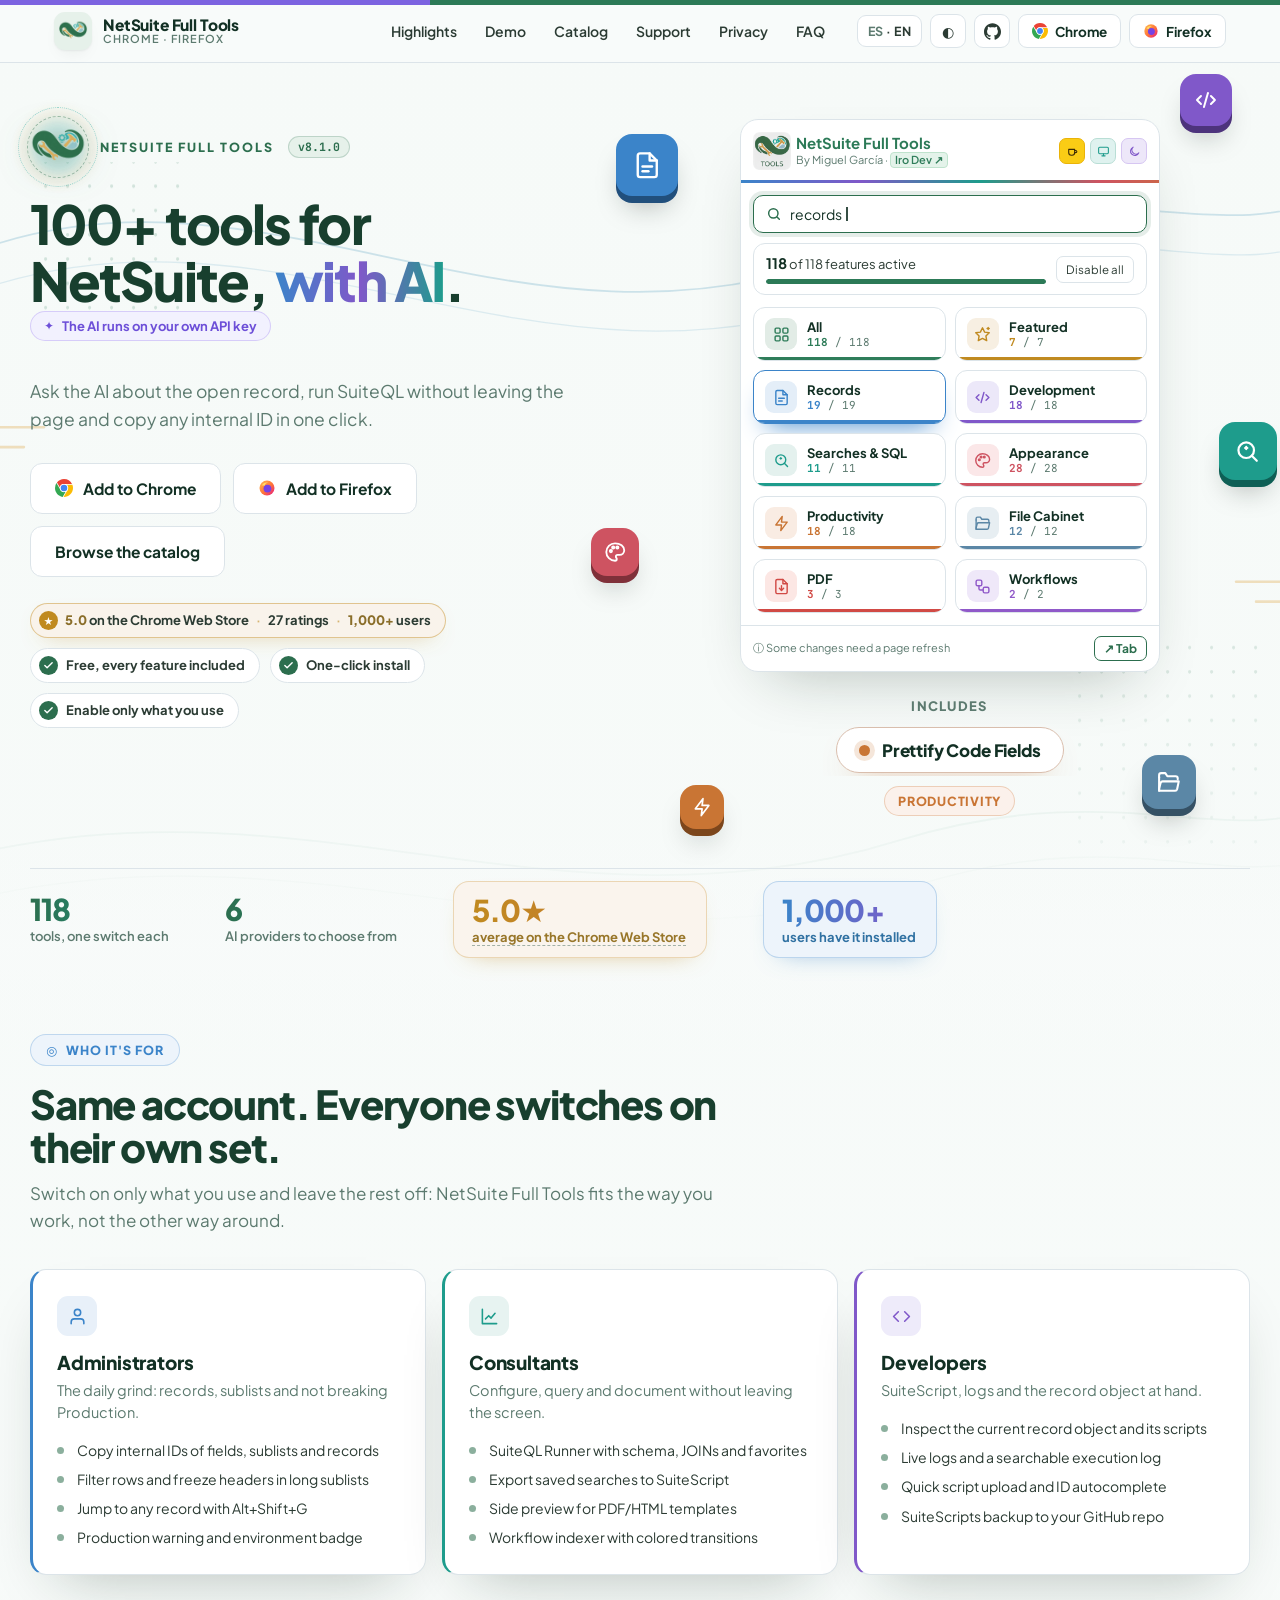
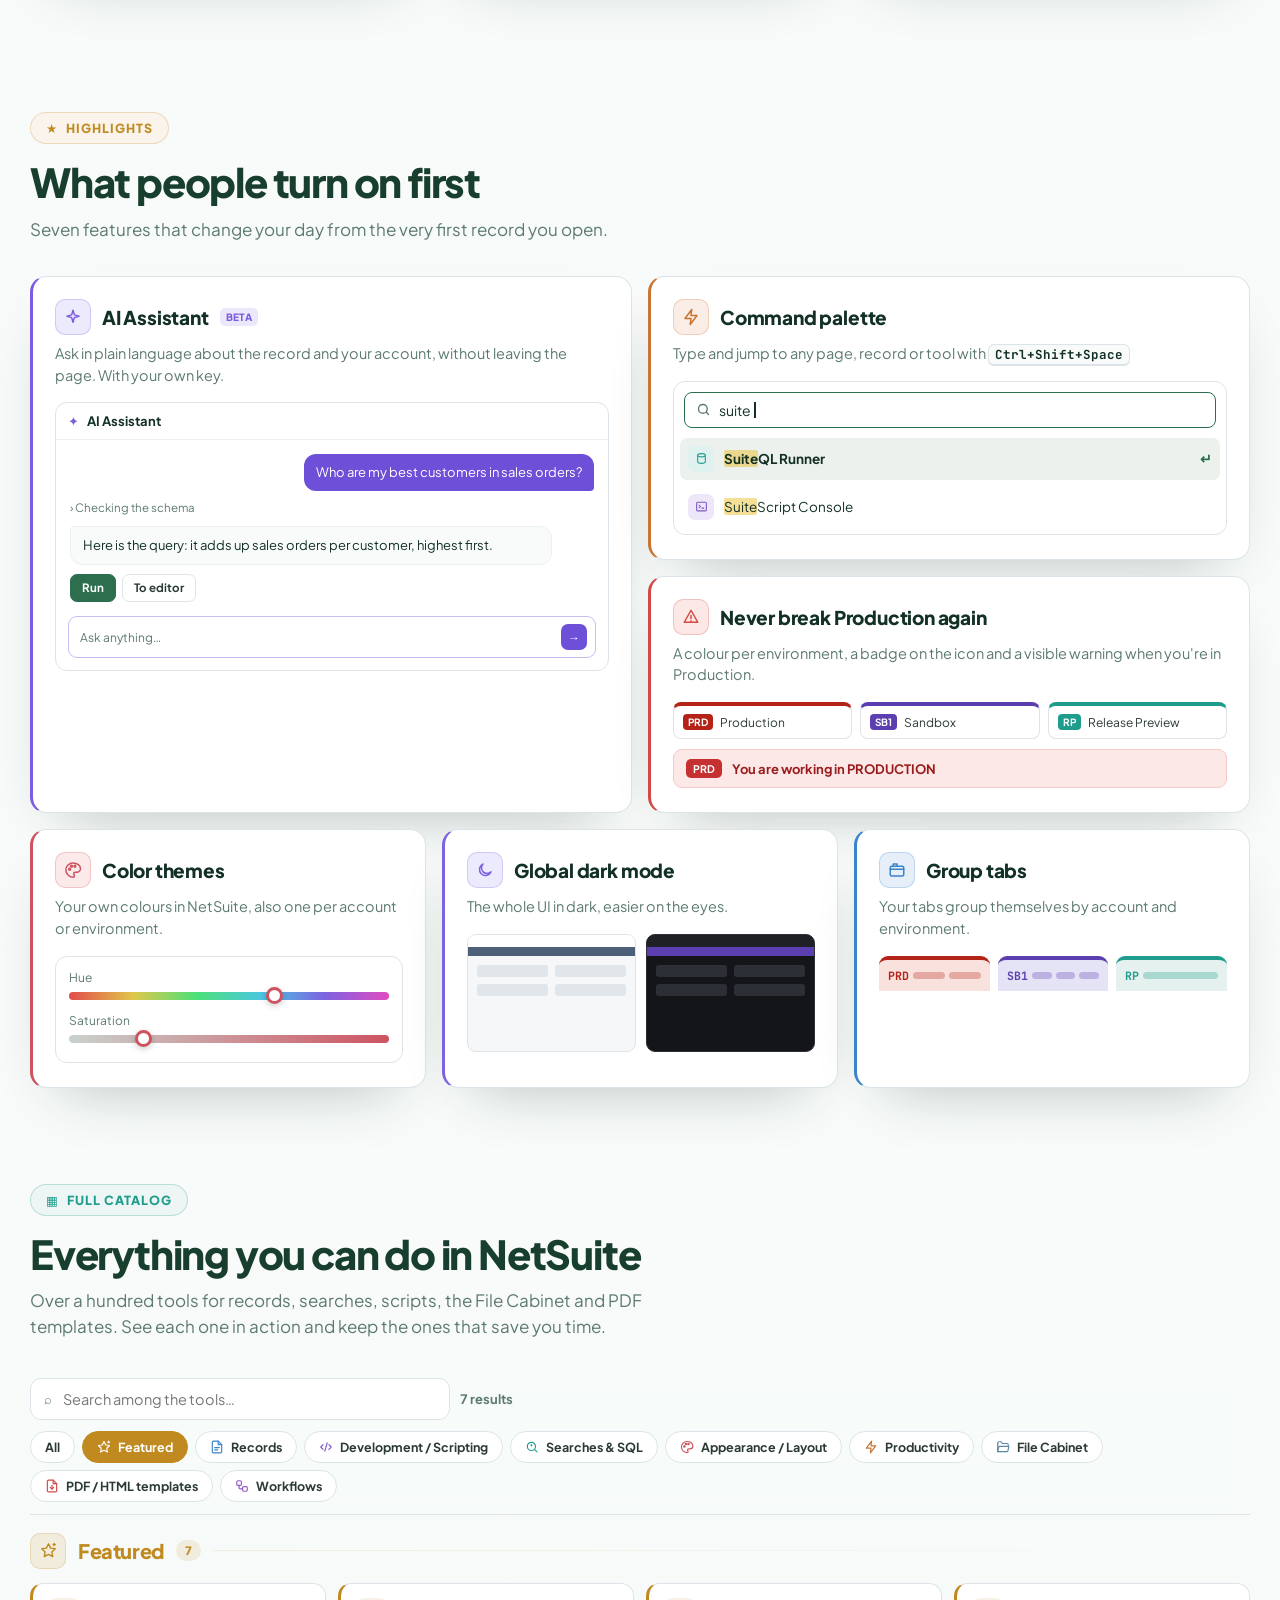
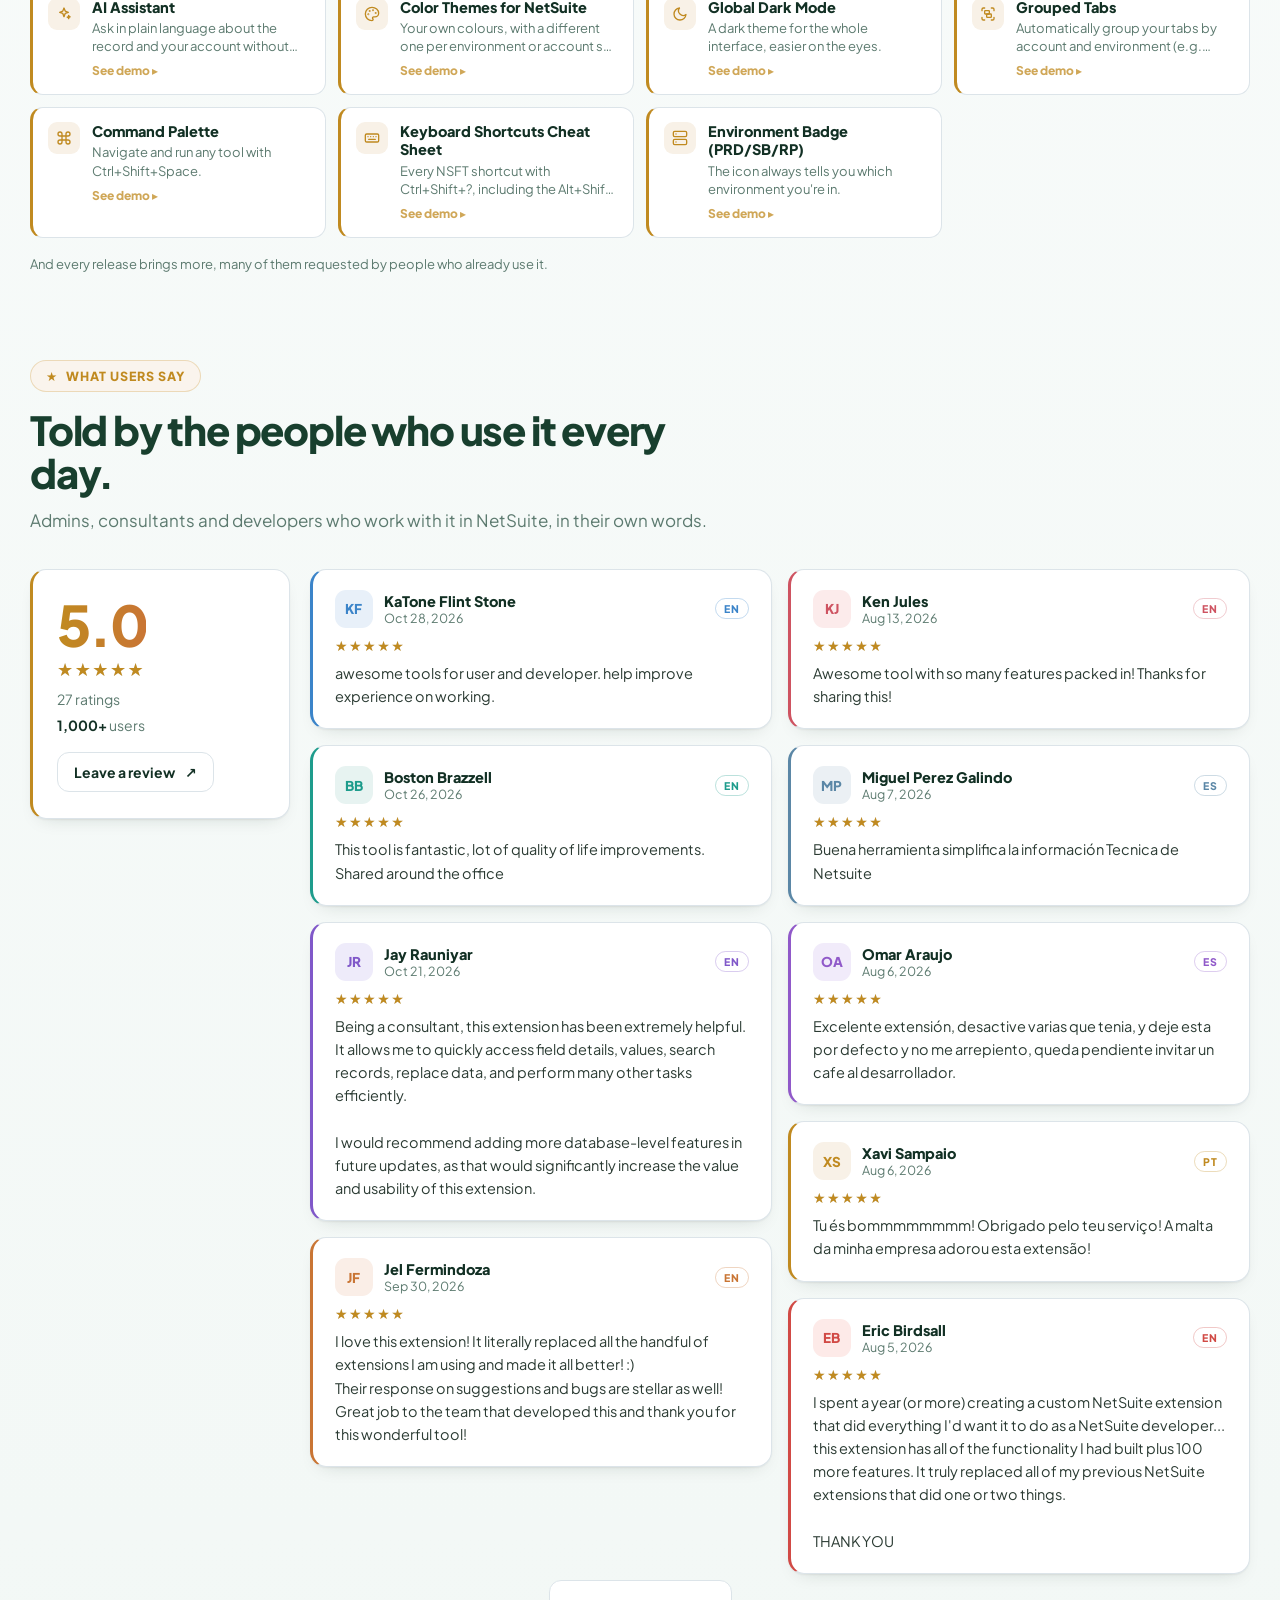
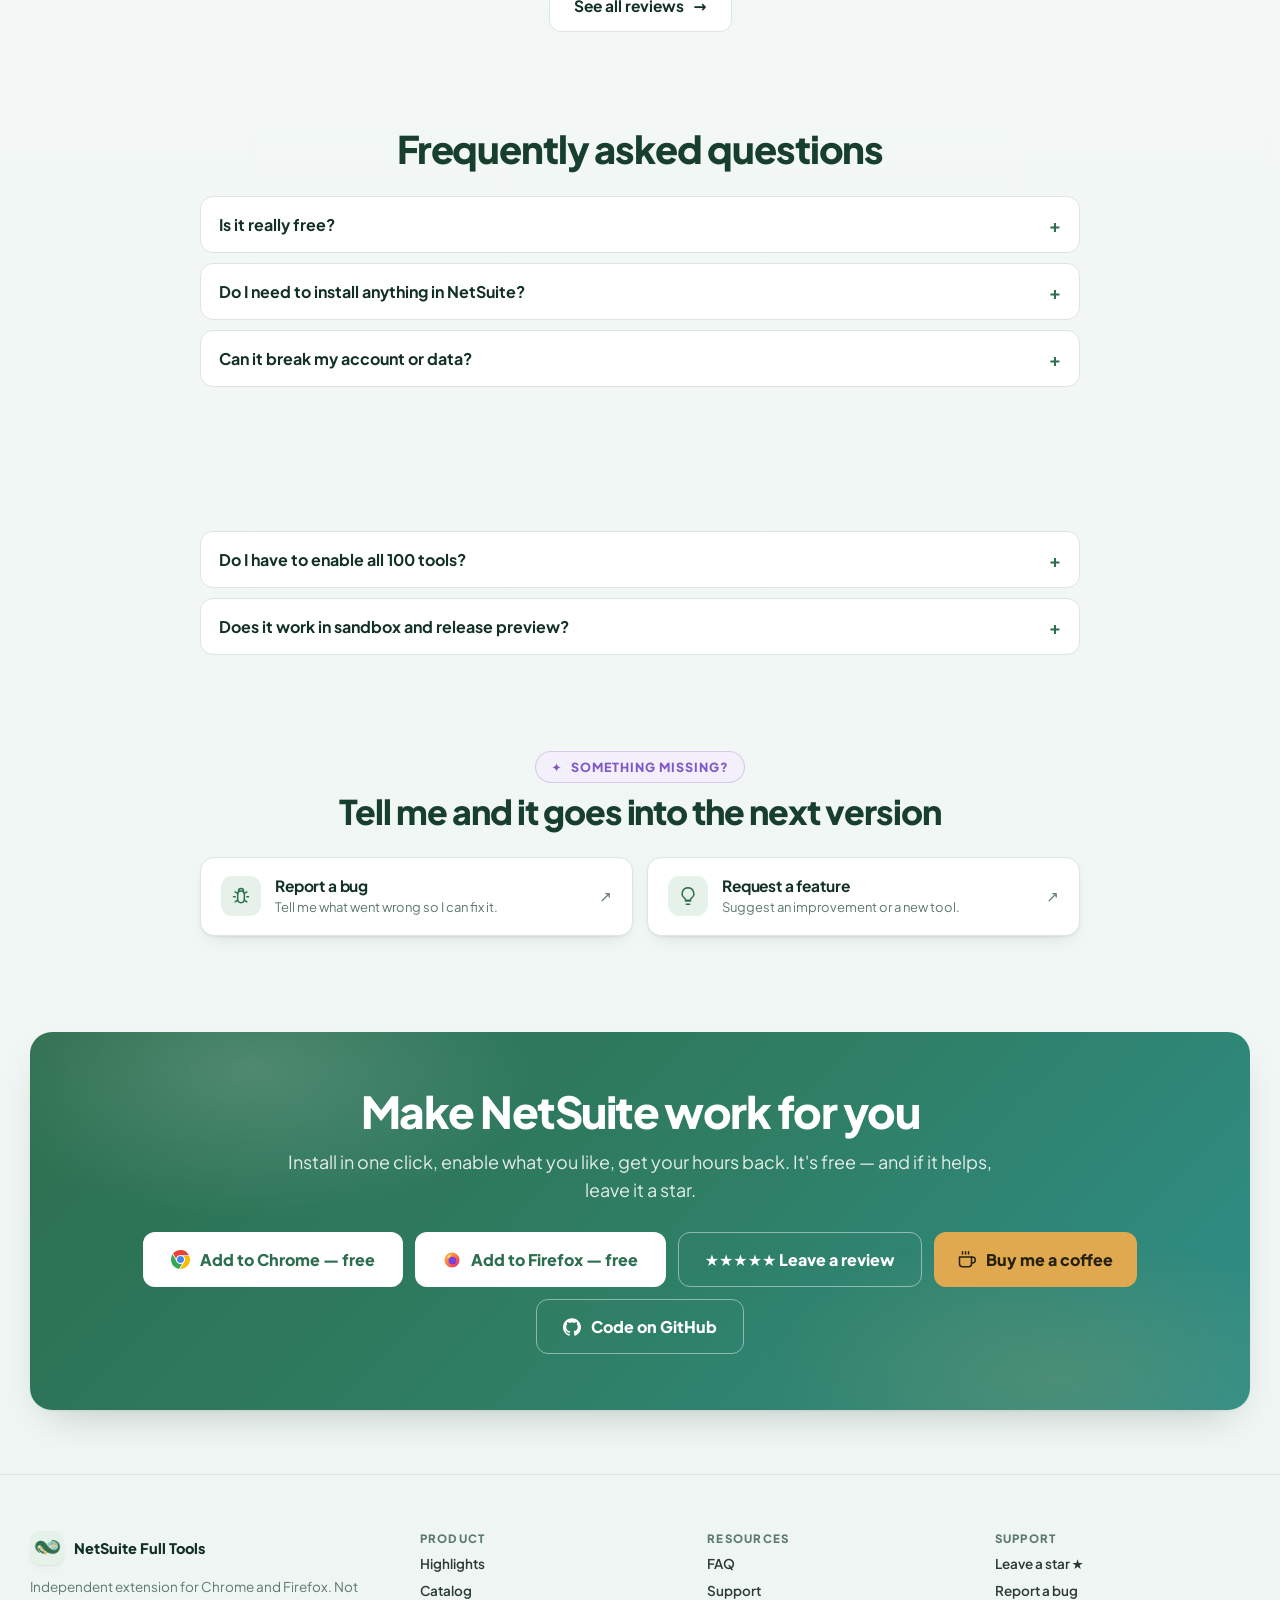
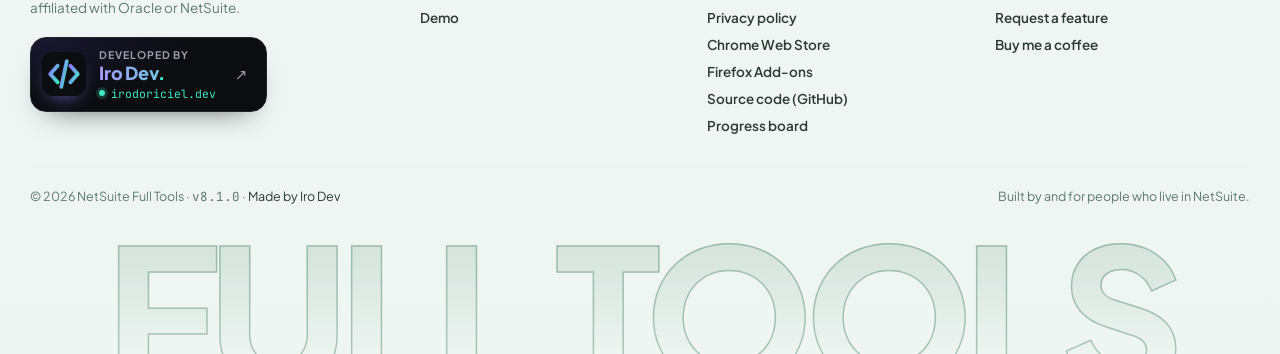
==== commit 6c68d78e: "Actualiza la landing (v8.1.0)" ====
--- a/public/index.html
+++ b/public/index.html
@@ -109,7 +109,7 @@
               <img src="assets/logo.webp" alt="" width="512" height="512">
             </span>
             <span class="nsft-hero-eyebrow">NetSuite Full Tools</span>
-                        <span class="nsft-hero-ver" title="Versión publicada en la Chrome Web Store">v8.0.0</span>
+                        <span class="nsft-hero-ver" title="Versión publicada en la Chrome Web Store">v8.1.0</span>
           </div>
 
           <h1 data-hero-el="" class="nsft-hero-title">
@@ -139,7 +139,7 @@
           </div>
 
           <ul data-hero-el="" class="nsft-hero-trust">
-                        <li class="nsft-trust-store"><a href="https://chromewebstore.google.com/detail/netsuite-full-tools/fgldkomofdfcmkccjgalihlollndjmcc/reviews" target="_blank" rel="noopener"><span class="nsft-check" aria-hidden="true">★</span><span><b data-resenas="rating">5.0</b> <span data-l="es">en la Chrome Web Store</span><span data-l="en">on the Chrome Web Store</span></span><span class="nsft-trust-sep" aria-hidden="true">·</span><span data-resenas="count"><span data-l="es">25 calificaciones</span><span data-l="en">25 ratings</span></span><span class="nsft-trust-sep" aria-hidden="true">·</span><span><b data-resenas="users"><span data-l="es">1.000+</span><span data-l="en">1,000+</span></b> <span data-l="es">usuarios</span><span data-l="en">users</span></span></a></li>
+                        <li class="nsft-trust-store"><a href="https://chromewebstore.google.com/detail/netsuite-full-tools/fgldkomofdfcmkccjgalihlollndjmcc/reviews" target="_blank" rel="noopener"><span class="nsft-check" aria-hidden="true">★</span><span><b data-resenas="rating">5.0</b> <span data-l="es">en la Chrome Web Store</span><span data-l="en">on the Chrome Web Store</span></span><span class="nsft-trust-sep" aria-hidden="true">·</span><span data-resenas="count"><span data-l="es">27 calificaciones</span><span data-l="en">27 ratings</span></span><span class="nsft-trust-sep" aria-hidden="true">·</span><span><b data-resenas="users"><span data-l="es">1.000+</span><span data-l="en">1,000+</span></b> <span data-l="es">usuarios</span><span data-l="en">users</span></span></a></li>
             <li><span class="nsft-check"><svg viewBox="0 0 24 24" fill="none" stroke="currentColor" stroke-width="3" stroke-linecap="round" stroke-linejoin="round" aria-hidden="true"><polyline points="20 6 9 17 4 12"/></svg></span><span data-l="es">Gratis, con todas las funciones</span><span data-l="en">Free, every feature included</span></li>
             <li><span class="nsft-check"><svg viewBox="0 0 24 24" fill="none" stroke="currentColor" stroke-width="3" stroke-linecap="round" stroke-linejoin="round" aria-hidden="true"><polyline points="20 6 9 17 4 12"/></svg></span><span data-l="es">Instalación en un clic</span><span data-l="en">One-click install</span></li>
             <li><span class="nsft-check"><svg viewBox="0 0 24 24" fill="none" stroke="currentColor" stroke-width="3" stroke-linecap="round" stroke-linejoin="round" aria-hidden="true"><polyline points="20 6 9 17 4 12"/></svg></span><span data-l="es">Activa solo lo que uses</span><span data-l="en">Enable only what you use</span></li>
@@ -353,7 +353,7 @@
   </section>
 
 
-    <section id="reviews" class="nsft-reviews" data-resenas-seccion=""><div class="nsft-reviews-inner"><div data-anim="up" class="nsft-roles-head"><div class="nsft-eyebrow" style="--pc:var(--c-star)">★ <span data-l="es">LO QUE DICEN</span><span data-l="en">WHAT USERS SAY</span></div><h2 class="nsft-roles-title"><span data-l="es">Lo cuentan quienes la usan cada día.</span><span data-l="en">Told by the people who use it every day.</span></h2><p class="nsft-roles-sub"><span data-l="es">Administradores, consultores y desarrolladores que trabajan con ella en NetSuite, en sus propias palabras.</span><span data-l="en">Admins, consultants and developers who work with it in NetSuite, in their own words.</span></p></div><div class="nsft-reviews-body"><aside data-anim="up" class="nsft-reviews-score"><span class="nsft-reviews-big" data-resenas="rating">5.0</span><span class="nsft-stars" role="img" aria-label="5/5"><i>★★★★★</i><i style="width:100%">★★★★★</i></span><span class="nsft-reviews-meta" data-resenas="count"><span data-l="es">25 calificaciones</span><span data-l="en">25 ratings</span></span><span class="nsft-reviews-meta"><b data-resenas="users"><span data-l="es">1.000+</span><span data-l="en">1,000+</span></b> <span data-l="es">usuarios</span><span data-l="en">users</span></span><a class="nsft-btn nsft-btn-ghost nsft-reviews-cta" href="https://chromewebstore.google.com/detail/netsuite-full-tools/fgldkomofdfcmkccjgalihlollndjmcc/reviews" target="_blank" rel="noopener"><span data-l="es">Deja tu reseña</span><span data-l="en">Leave a review</span> ↗</a></aside><div class="nsft-reviews-grid" id="nsft-reviews-grid" data-max="9" data-paleta="--c-reg,--c-sql,--c-dev,--c-prod,--c-ui,--c-file,--c-wf,--c-star,--c-pdf"><article class="nsft-review" data-anim="up" style="--rc:var(--c-reg)"><header class="nsft-review-head"><span class="nsft-review-av" aria-hidden="true">KF</span><span class="nsft-review-who"><b class="nsft-review-name">KaTone Flint Stone</b><time class="nsft-review-date" datetime="2026-10-28"><span data-l="es">28 oct 2026</span><span data-l="en">Oct 28, 2026</span></time></span><span class="nsft-review-lang">EN</span></header><span class="nsft-stars" role="img" aria-label="5/5"><i>★★★★★</i><i style="width:100%">★★★★★</i></span><p class="nsft-review-text" lang="en">awesome tools for user and developer. help improve experience on working.</p></article><article class="nsft-review" data-anim="up" style="--rc:var(--c-sql)"><header class="nsft-review-head"><span class="nsft-review-av" aria-hidden="true">BB</span><span class="nsft-review-who"><b class="nsft-review-name">Boston Brazzell</b><time class="nsft-review-date" datetime="2026-10-26"><span data-l="es">26 oct 2026</span><span data-l="en">Oct 26, 2026</span></time></span><span class="nsft-review-lang">EN</span></header><span class="nsft-stars" role="img" aria-label="5/5"><i>★★★★★</i><i style="width:100%">★★★★★</i></span><p class="nsft-review-text" lang="en">This tool is fantastic, lot of quality of life improvements. Shared around the office</p></article><article class="nsft-review" data-anim="up" style="--rc:var(--c-dev)"><header class="nsft-review-head"><span class="nsft-review-av" aria-hidden="true">JR</span><span class="nsft-review-who"><b class="nsft-review-name">Jay Rauniyar</b><time class="nsft-review-date" datetime="2026-10-21"><span data-l="es">21 oct 2026</span><span data-l="en">Oct 21, 2026</span></time></span><span class="nsft-review-lang">EN</span></header><span class="nsft-stars" role="img" aria-label="5/5"><i>★★★★★</i><i style="width:100%">★★★★★</i></span><p class="nsft-review-text" lang="en">Being a consultant, this extension has been extremely helpful. It allows me to quickly access field details, values, search records, replace data, and perform many other tasks efficiently.
+    <section id="reviews" class="nsft-reviews" data-resenas-seccion=""><div class="nsft-reviews-inner"><div data-anim="up" class="nsft-roles-head"><div class="nsft-eyebrow" style="--pc:var(--c-star)">★ <span data-l="es">LO QUE DICEN</span><span data-l="en">WHAT USERS SAY</span></div><h2 class="nsft-roles-title"><span data-l="es">Lo cuentan quienes la usan cada día.</span><span data-l="en">Told by the people who use it every day.</span></h2><p class="nsft-roles-sub"><span data-l="es">Administradores, consultores y desarrolladores que trabajan con ella en NetSuite, en sus propias palabras.</span><span data-l="en">Admins, consultants and developers who work with it in NetSuite, in their own words.</span></p></div><div class="nsft-reviews-body"><aside data-anim="up" class="nsft-reviews-score"><span class="nsft-reviews-big" data-resenas="rating">5.0</span><span class="nsft-stars" role="img" aria-label="5/5"><i>★★★★★</i><i style="width:100%">★★★★★</i></span><span class="nsft-reviews-meta" data-resenas="count"><span data-l="es">27 calificaciones</span><span data-l="en">27 ratings</span></span><span class="nsft-reviews-meta"><b data-resenas="users"><span data-l="es">1.000+</span><span data-l="en">1,000+</span></b> <span data-l="es">usuarios</span><span data-l="en">users</span></span><a class="nsft-btn nsft-btn-ghost nsft-reviews-cta" href="https://chromewebstore.google.com/detail/netsuite-full-tools/fgldkomofdfcmkccjgalihlollndjmcc/reviews" target="_blank" rel="noopener"><span data-l="es">Deja tu reseña</span><span data-l="en">Leave a review</span> ↗</a></aside><div class="nsft-reviews-grid" id="nsft-reviews-grid" data-max="9" data-paleta="--c-reg,--c-sql,--c-dev,--c-prod,--c-ui,--c-file,--c-wf,--c-star,--c-pdf"><article class="nsft-review" data-anim="up" style="--rc:var(--c-reg)"><header class="nsft-review-head"><span class="nsft-review-av" aria-hidden="true">KF</span><span class="nsft-review-who"><b class="nsft-review-name">KaTone Flint Stone</b><time class="nsft-review-date" datetime="2026-10-28"><span data-l="es">28 oct 2026</span><span data-l="en">Oct 28, 2026</span></time></span><span class="nsft-review-lang">EN</span></header><span class="nsft-stars" role="img" aria-label="5/5"><i>★★★★★</i><i style="width:100%">★★★★★</i></span><p class="nsft-review-text" lang="en">awesome tools for user and developer. help improve experience on working.</p></article><article class="nsft-review" data-anim="up" style="--rc:var(--c-sql)"><header class="nsft-review-head"><span class="nsft-review-av" aria-hidden="true">BB</span><span class="nsft-review-who"><b class="nsft-review-name">Boston Brazzell</b><time class="nsft-review-date" datetime="2026-10-26"><span data-l="es">26 oct 2026</span><span data-l="en">Oct 26, 2026</span></time></span><span class="nsft-review-lang">EN</span></header><span class="nsft-stars" role="img" aria-label="5/5"><i>★★★★★</i><i style="width:100%">★★★★★</i></span><p class="nsft-review-text" lang="en">This tool is fantastic, lot of quality of life improvements. Shared around the office</p></article><article class="nsft-review" data-anim="up" style="--rc:var(--c-dev)"><header class="nsft-review-head"><span class="nsft-review-av" aria-hidden="true">JR</span><span class="nsft-review-who"><b class="nsft-review-name">Jay Rauniyar</b><time class="nsft-review-date" datetime="2026-10-21"><span data-l="es">21 oct 2026</span><span data-l="en">Oct 21, 2026</span></time></span><span class="nsft-review-lang">EN</span></header><span class="nsft-stars" role="img" aria-label="5/5"><i>★★★★★</i><i style="width:100%">★★★★★</i></span><p class="nsft-review-text" lang="en">Being a consultant, this extension has been extremely helpful. It allows me to quickly access field details, values, search records, replace data, and perform many other tasks efficiently.
 
 I would recommend adding more database-level features in future updates, as that would significantly increase the value and usability of this extension.</p></article><article class="nsft-review" data-anim="up" style="--rc:var(--c-prod)"><header class="nsft-review-head"><span class="nsft-review-av" aria-hidden="true">JF</span><span class="nsft-review-who"><b class="nsft-review-name">Jel Fermindoza</b><time class="nsft-review-date" datetime="2026-09-30"><span data-l="es">30 sep 2026</span><span data-l="en">Sep 30, 2026</span></time></span><span class="nsft-review-lang">EN</span></header><span class="nsft-stars" role="img" aria-label="5/5"><i>★★★★★</i><i style="width:100%">★★★★★</i></span><p class="nsft-review-text" lang="en">I love this extension! It literally replaced all the handful of extensions I am using and made it all better! :)
 Their response on suggestions and bugs are stellar as well!
@@ -484,7 +484,7 @@
       </div>
     </div>
     <div style="max-width:1220px;margin:32px auto 0;padding-top:20px;border-top:1px solid var(--line2);display:flex;justify-content:space-between;gap:16px;flex-wrap:wrap;font-size:12.5px;color:var(--muted);">
-      <span>© 2026 NetSuite Full Tools · <span style="font-family:'JetBrains Mono',monospace;">v8.0.0</span> · <a href="https://irodoriciel.dev" target="_blank" rel="noopener"><span data-l="es">Hecho por Iro Dev</span><span data-l="en">Made by Iro Dev</span></a></span>
+      <span>© 2026 NetSuite Full Tools · <span style="font-family:'JetBrains Mono',monospace;">v8.1.0</span> · <a href="https://irodoriciel.dev" target="_blank" rel="noopener"><span data-l="es">Hecho por Iro Dev</span><span data-l="en">Made by Iro Dev</span></a></span>
       <span><span data-l="es">Hecho por y para gente que vive en NetSuite.</span><span data-l="en">Built by and for people who live in NetSuite.</span></span>
     </div>
     <div class="nsft-watermark" aria-hidden="true">FULL TOOLS</div>
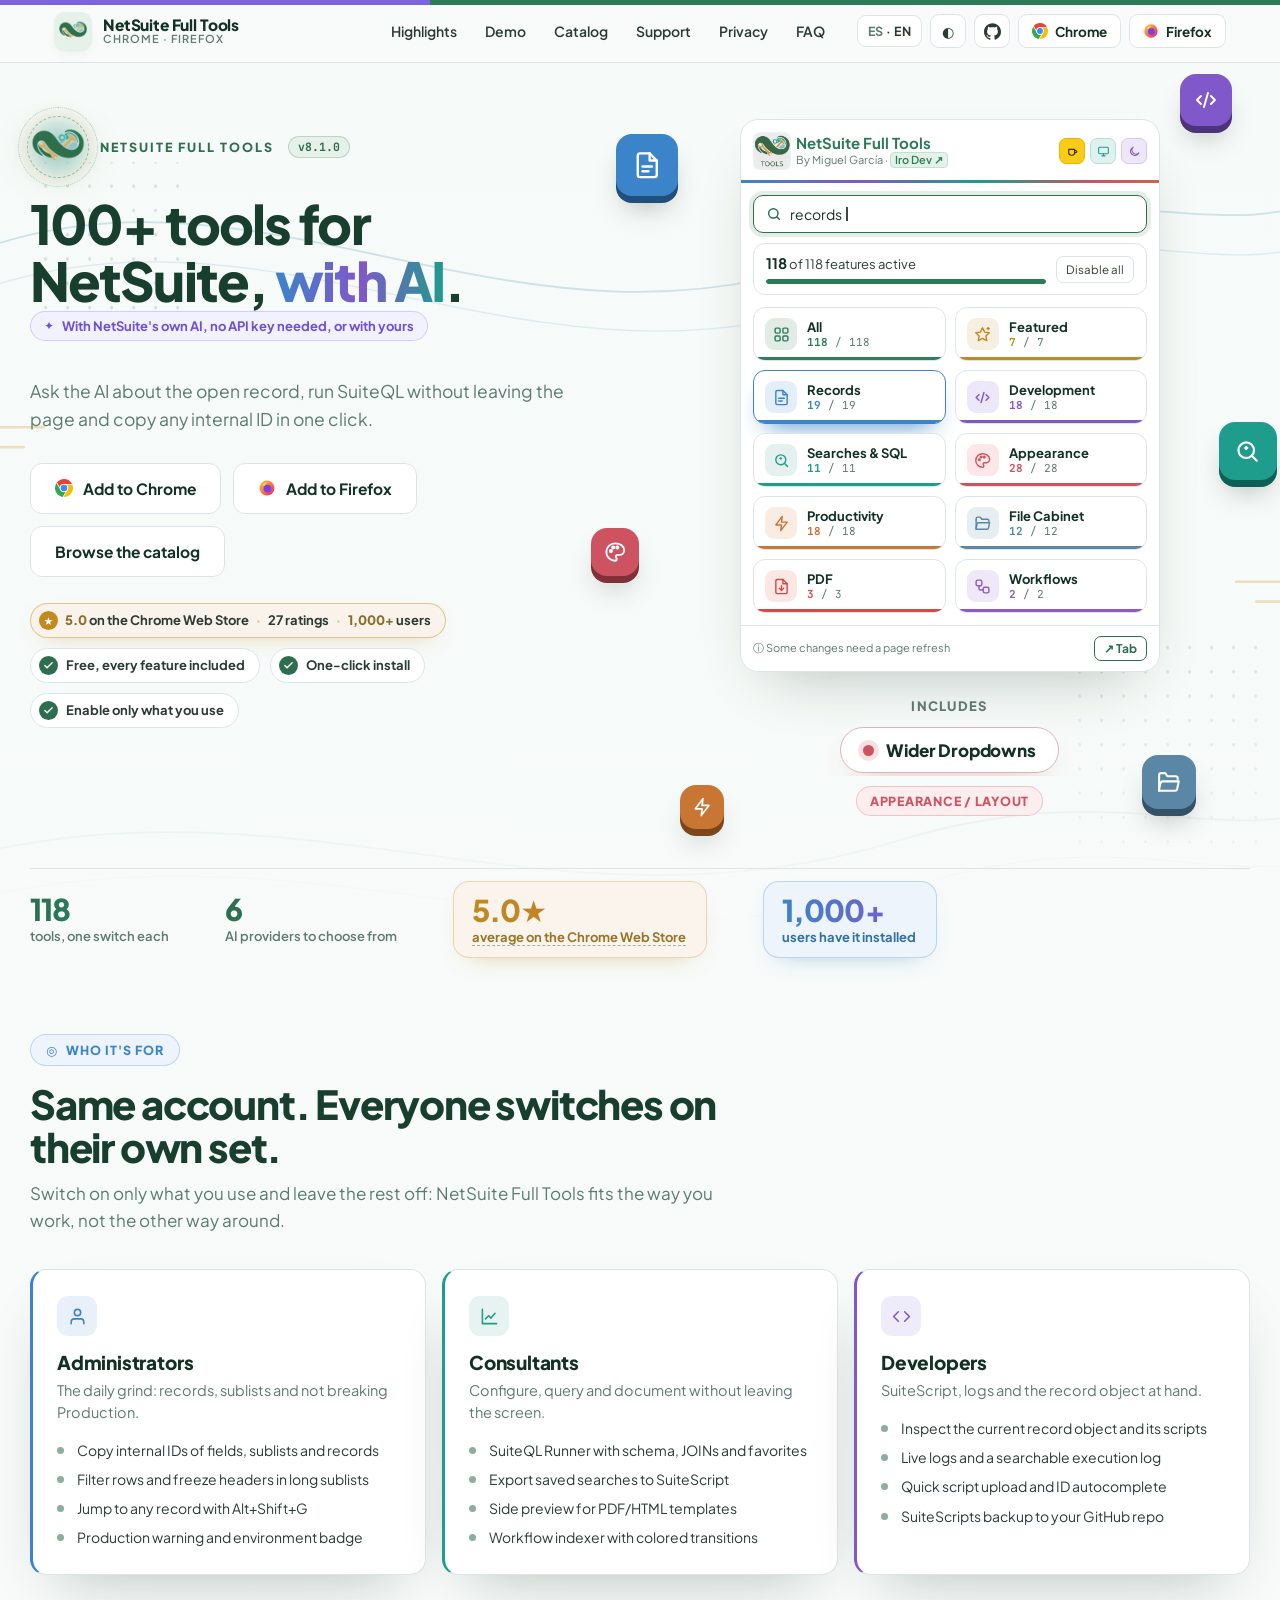
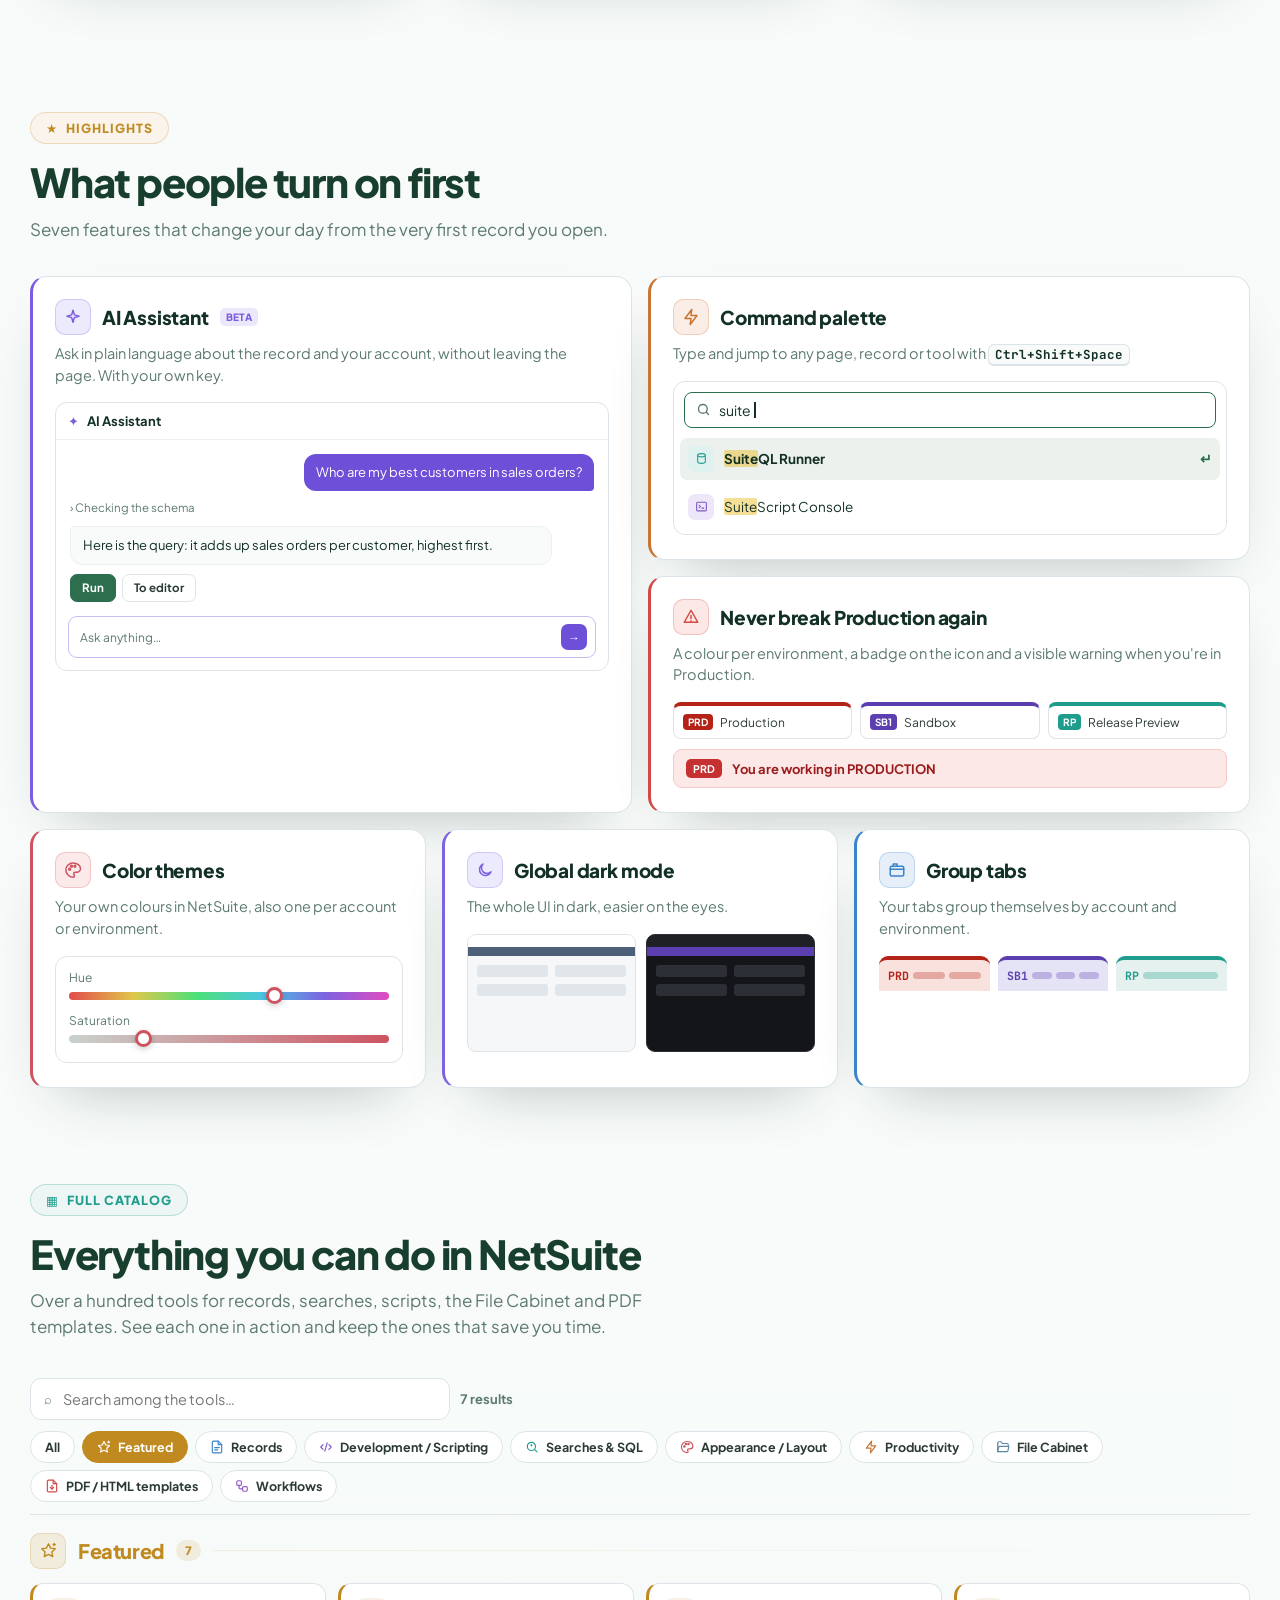
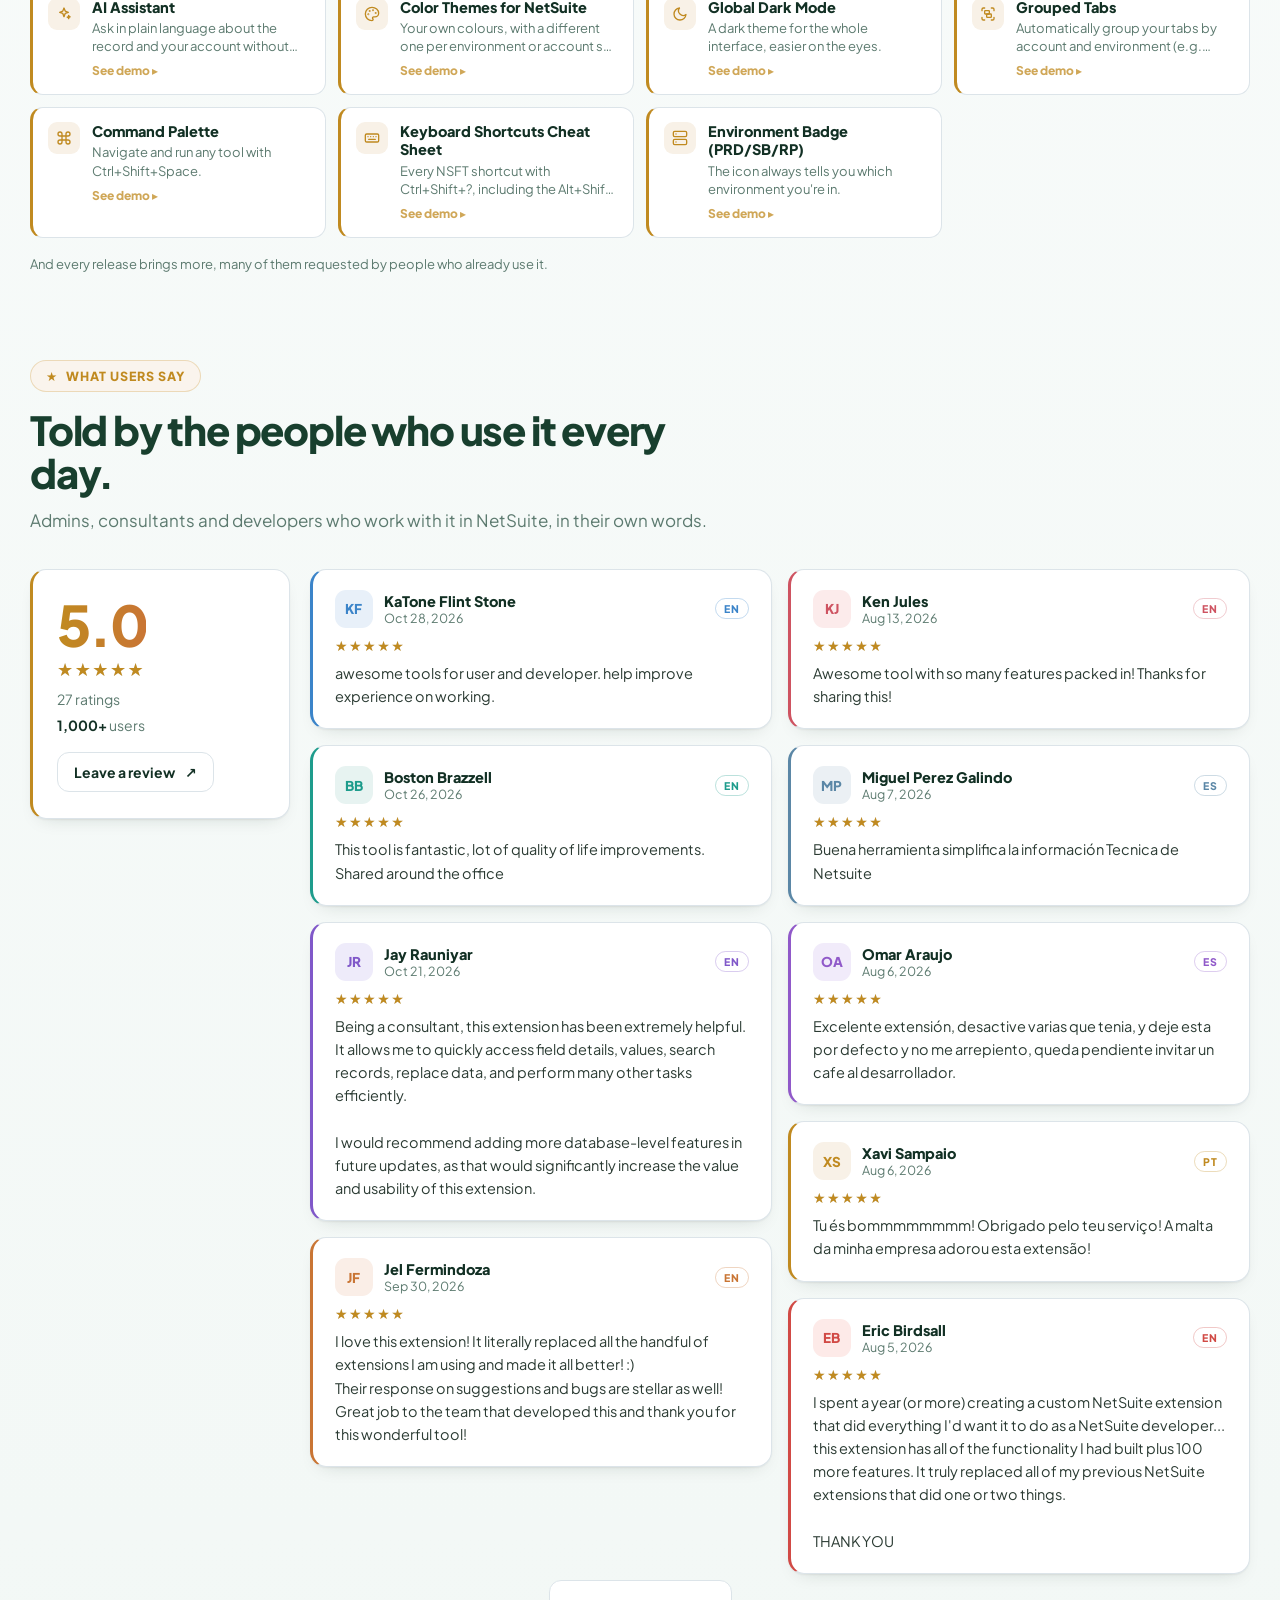
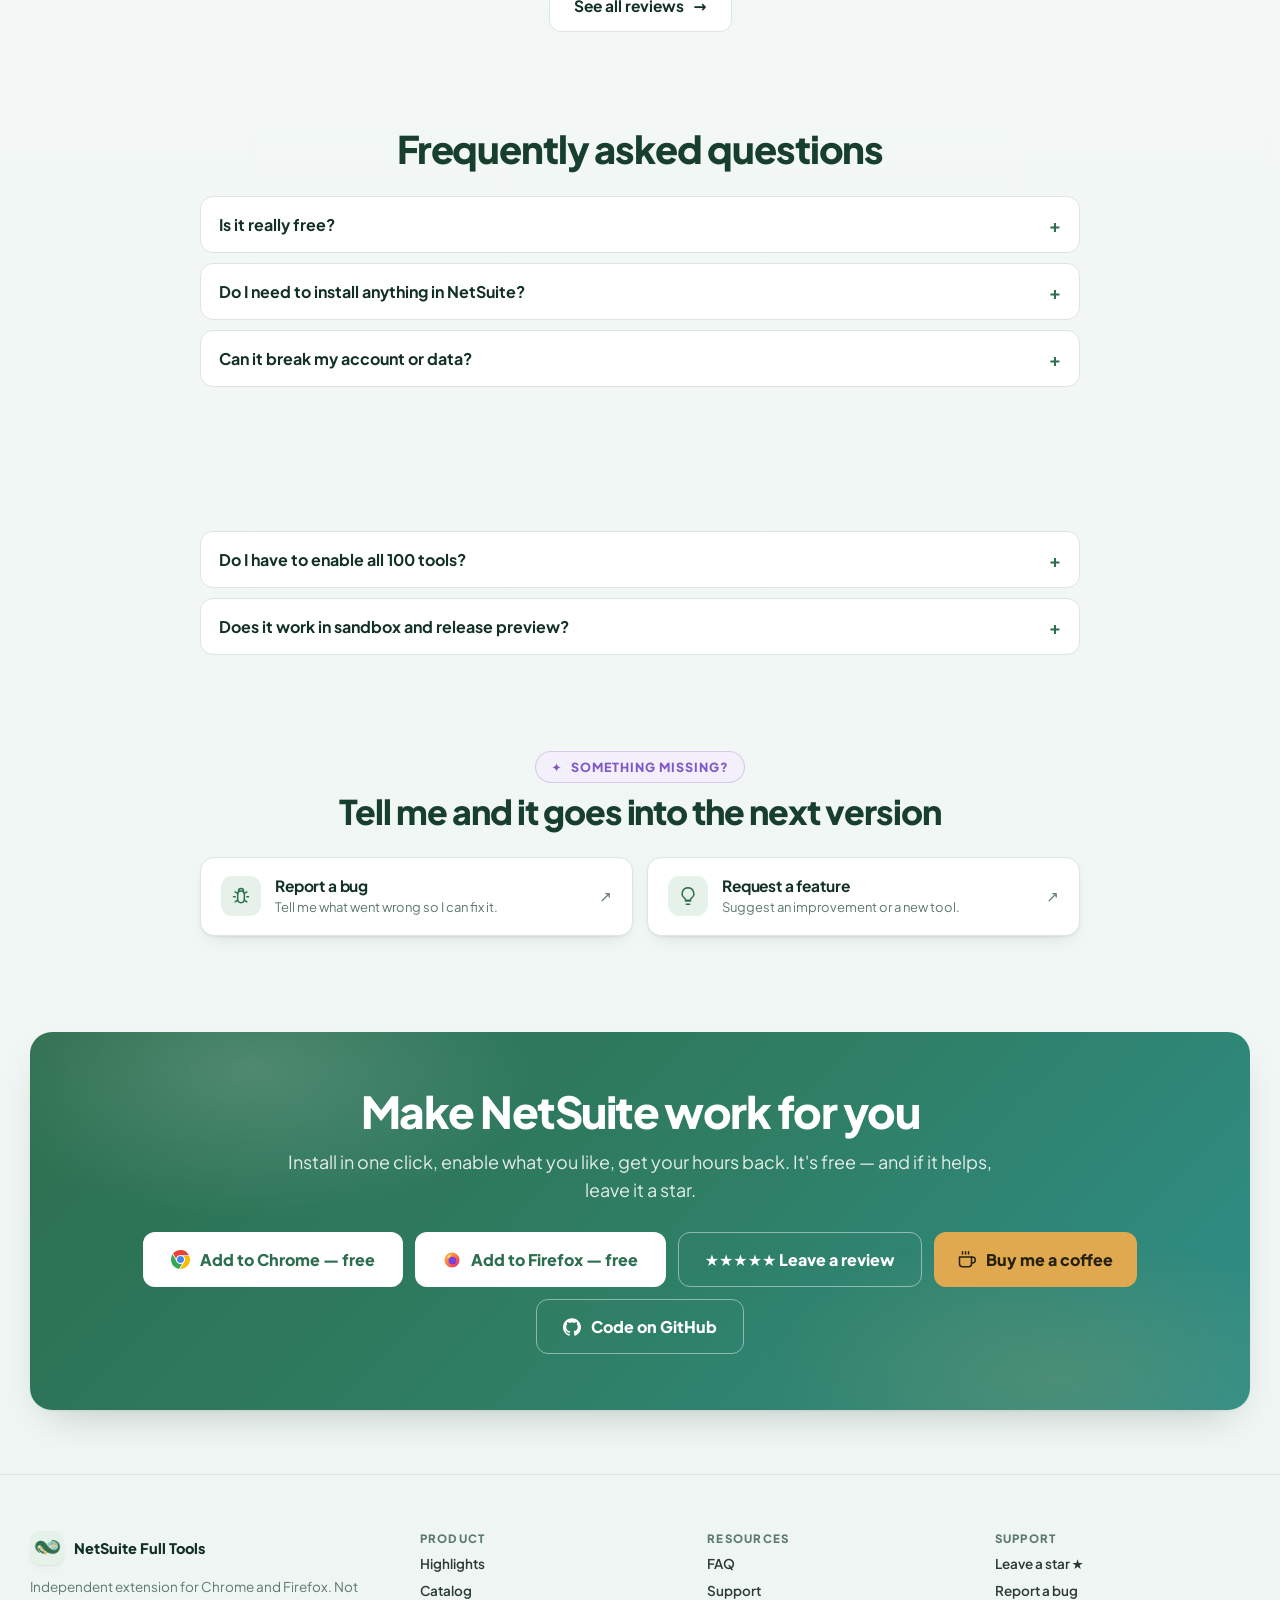
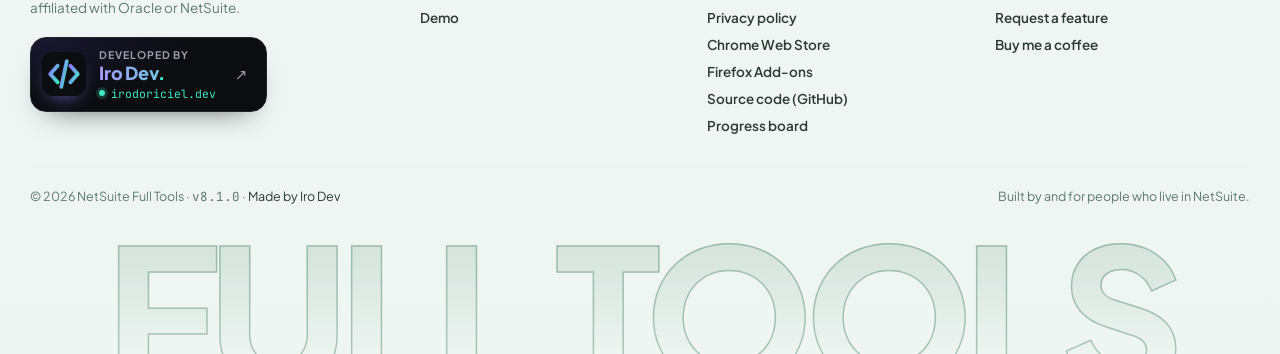
==== commit f5ee4535: "Actualiza la landing (v8.1.0)" ====
--- a/public/index.html
+++ b/public/index.html
@@ -117,7 +117,7 @@
           </h1>
 
 
-          <div data-hero-el="" class="nsft-hero-key"><span aria-hidden="true">✦</span><span data-l="es">La IA funciona con tu propia API key</span><span data-l="en">The AI runs on your own API key</span></div>
+          <div data-hero-el="" class="nsft-hero-key"><span aria-hidden="true">✦</span><span data-l="es">Con la IA de NetSuite, sin API key, o con la tuya</span><span data-l="en">With NetSuite's own AI, no API key needed, or with yours</span></div>
 
           <p data-hero-el="" class="nsft-hero-lead">
             <span data-l="es">Pregúntale a la IA sobre el registro abierto, ejecuta SuiteQL sin salir de la página y copia cualquier ID interno de un clic.</span>
@@ -379,7 +379,7 @@
         </details>
         <details data-anim="up" style="border:1px solid var(--line);border-radius:13px;background:var(--surface);padding:16px 18px;">
           <summary style="display:flex;align-items:center;gap:12px;font-size:16px;font-weight:700;"><span style="flex:1;"><span data-l="es">¿Qué pasa con el Asistente de IA?</span><span data-l="en">What about the AI Assistant?</span></span><span data-chev="" style="color:var(--brand);font-size:18px;transition:transform .18s;">+</span></summary>
-          <p style="margin:12px 0 0;font-size:15px;line-height:1.6;color:var(--muted);"><span data-l="es">Es opcional y viene desactivado. Funciona con tu propia clave de API, y solo entonces se envía la consulta al proveedor que tú elijas.</span><span data-l="en">It's optional and off by default. It runs on your own API key, and only then is the query sent to the provider you choose.</span></p>
+          <p style="margin:12px 0 0;font-size:15px;line-height:1.6;color:var(--muted);"><span data-l="es">Es opcional y viene desactivado. Tiene dos vías, que se pueden usar a la vez: NetSuite AI, la IA de tu propia cuenta de NetSuite, sin API key (se instala en la cuenta un RESTlet, solo si lo confirmas), o tu propia clave de API del proveedor que elijas. La consulta solo sale hacia la vía que estés usando.</span><span data-l="en">It's optional and off by default. It has two routes, which you can use side by side: NetSuite AI, the AI of your own NetSuite account, with no API key (a RESTlet is installed in the account, only if you confirm), or your own API key for the provider you choose. The query only goes to the route you are using.</span></p>
         </details>
         <details data-anim="up" style="border:1px solid var(--line);border-radius:13px;background:var(--surface);padding:16px 18px;">
           <summary style="display:flex;align-items:center;gap:12px;font-size:16px;font-weight:700;"><span style="flex:1;"><span data-l="es">¿Cómo compruebo que no hay código malicioso ni envío de datos?</span><span data-l="en">How can I verify there's no malicious code or data collection?</span></span><span data-chev="" style="color:var(--brand);font-size:18px;transition:transform .18s;">+</span></summary>
@@ -490,7 +490,7 @@
     <div class="nsft-watermark" aria-hidden="true">FULL TOOLS</div>
   </footer>
 </div>
-<script>window.NSFT_CATALOG = {"groups":[{"id":"star","icon":"\u003csvg viewBox=\"0 0 24 24\" fill=\"none\" stroke=\"currentColor\" stroke-width=\"2\" stroke-linecap=\"round\" stroke-linejoin=\"round\">\u003cpolygon class=\"g g1\" points=\"12 2.5 15 8.6 21.5 9.5 16.8 14.1 17.9 20.6 12 17.5 6.1 20.6 7.2 14.1 2.5 9.5 9 8.6 12 2.5\">\u003c/polygon>\u003cpath class=\"g spark\" d=\"M20 2v3M18.5 3.5h3\">\u003c/path>\u003c/svg>","color":"#C08A20","nameEs":"Destacados","nameEn":"Featured"},{"id":"reg","icon":"\u003csvg viewBox=\"0 0 24 24\" fill=\"none\" stroke=\"currentColor\" stroke-width=\"2\" stroke-linecap=\"round\" stroke-linejoin=\"round\">\u003cpath d=\"M14 2H6a2 2 0 0 0-2 2v16a2 2 0 0 0 2 2h12a2 2 0 0 0 2-2V8z\">\u003c/path>\u003cpath d=\"M14 2v6h6\">\u003c/path>\u003cline class=\"ln\" x1=\"8\" y1=\"13\" x2=\"16\" y2=\"13\">\u003c/line>\u003cline class=\"ln\" x1=\"8\" y1=\"17\" x2=\"13\" y2=\"17\">\u003c/line>\u003c/svg>","color":"#3B84C9","nameEs":"Registros","nameEn":"Records"},{"id":"dev","icon":"\u003csvg viewBox=\"0 0 24 24\" fill=\"none\" stroke=\"currentColor\" stroke-width=\"2\" stroke-linecap=\"round\" stroke-linejoin=\"round\">\u003cpolyline class=\"g g1\" points=\"7 8 3 12 7 16\">\u003c/polyline>\u003cpolyline class=\"g g2\" points=\"17 8 21 12 17 16\">\u003c/polyline>\u003cline class=\"g g3\" x1=\"14\" y1=\"5\" x2=\"10\" y2=\"19\">\u003c/line>\u003c/svg>","color":"#8058C9","nameEs":"Desarrollo / Scripting","nameEn":"Development / Scripting"},{"id":"sql","icon":"\u003csvg viewBox=\"0 0 24 24\" fill=\"none\" stroke=\"currentColor\" stroke-width=\"2\" stroke-linecap=\"round\" stroke-linejoin=\"round\">\u003cg class=\"g g1\">\u003ccircle cx=\"11\" cy=\"11\" r=\"7\">\u003c/circle>\u003cline x1=\"20.5\" y1=\"20.5\" x2=\"16\" y2=\"16\">\u003c/line>\u003c/g>\u003cpath class=\"g spark\" d=\"M11 8v2M10 9h2\">\u003c/path>\u003c/svg>","color":"#1E9C8C","nameEs":"Búsquedas y SQL","nameEn":"Searches & SQL"},{"id":"ui","icon":"\u003csvg viewBox=\"0 0 24 24\" fill=\"none\" stroke=\"currentColor\" stroke-width=\"2\" stroke-linecap=\"round\" stroke-linejoin=\"round\">\u003cpath d=\"M12 2.5a9.5 9.5 0 1 0 0 19c1.1 0 1.9-.8 1.9-1.9 0-.5-.2-.9-.5-1.3-.3-.3-.5-.8-.5-1.3 0-1.1.8-1.9 1.9-1.9h2.2a5 5 0 0 0 5-5c0-4.2-4.3-7.6-10-7.6z\">\u003c/path>\u003ccircle class=\"dot\" cx=\"7.5\" cy=\"11\" r=\"1.2\">\u003c/circle>\u003ccircle class=\"dot\" cx=\"10\" cy=\"7\" r=\"1.2\">\u003c/circle>\u003ccircle class=\"dot\" cx=\"14.5\" cy=\"7\" r=\"1.2\">\u003c/circle>\u003c/svg>","color":"#CE5361","nameEs":"Apariencia / Layout","nameEn":"Appearance / Layout"},{"id":"prod","icon":"\u003csvg viewBox=\"0 0 24 24\" fill=\"none\" stroke=\"currentColor\" stroke-width=\"2\" stroke-linecap=\"round\" stroke-linejoin=\"round\">\u003cpolygon class=\"g g1\" points=\"13 2 4 14 12 14 11 22 20 10 12 10 13 2\">\u003c/polygon>\u003c/svg>","color":"#C97534","nameEs":"Productividad","nameEn":"Productivity"},{"id":"file","icon":"\u003csvg viewBox=\"0 0 24 24\" fill=\"none\" stroke=\"currentColor\" stroke-width=\"2\" stroke-linecap=\"round\" stroke-linejoin=\"round\">\u003cpath d=\"M3 7V5a2 2 0 0 1 2-2h4l2 3h8a2 2 0 0 1 2 2v1\">\u003c/path>\u003cpath class=\"g flap\" d=\"M3 20h15.5a2 2 0 0 0 1.9-1.4L22 11H6.4a2 2 0 0 0-1.9 1.4L3 18z\">\u003c/path>\u003cline x1=\"3\" y1=\"7\" x2=\"3\" y2=\"20\">\u003c/line>\u003c/svg>","color":"#5B87A6","nameEs":"File Cabinet","nameEn":"File Cabinet"},{"id":"pdf","icon":"\u003csvg viewBox=\"0 0 24 24\" fill=\"none\" stroke=\"currentColor\" stroke-width=\"2\" stroke-linecap=\"round\" stroke-linejoin=\"round\">\u003cpath d=\"M14 2H6a2 2 0 0 0-2 2v16a2 2 0 0 0 2 2h12a2 2 0 0 0 2-2V8z\">\u003c/path>\u003cpath d=\"M14 2v6h6\">\u003c/path>\u003cg class=\"g g1\">\u003cline x1=\"12\" y1=\"11\" x2=\"12\" y2=\"17\">\u003c/line>\u003cpolyline points=\"9 14.5 12 17.5 15 14.5\">\u003c/polyline>\u003c/g>\u003c/svg>","color":"#D14A45","nameEs":"Plantillas PDF / HTML","nameEn":"PDF / HTML templates"},{"id":"wf","icon":"\u003csvg viewBox=\"0 0 24 24\" fill=\"none\" stroke=\"currentColor\" stroke-width=\"2\" stroke-linecap=\"round\" stroke-linejoin=\"round\">\u003crect class=\"g g1\" x=\"3\" y=\"3\" width=\"8\" height=\"8\" rx=\"2\">\u003c/rect>\u003cpath class=\"wire\" d=\"M7 11v4a2 2 0 0 0 2 2h4\">\u003c/path>\u003crect class=\"g g2\" x=\"13\" y=\"13\" width=\"8\" height=\"8\" rx=\"2\">\u003c/rect>\u003c/svg>","color":"#9059C9","nameEs":"Workflows","nameEn":"Workflows"}],"tools":[{"group":"star","nameEs":"Asistente de IA","descEs":"Pregunta en lenguaje natural sobre el registro y tu cuenta sin salir de la página, explica los logs de tus scripts y convierte búsquedas guardadas a SuiteQL (con tu propia clave).","nameEn":"AI Assistant","descEn":"Ask in plain language about the record and your account without leaving the page, explain your script logs and turn saved searches into SuiteQL (bring your own key).","det":{"es":{"lead":"Pregunta sobre el registro y tu cuenta sin salir de la página.","puntos":[["Pregunta en lenguaje natural","sobre el registro abierto"],["Explica los logs","de tus scripts"],["Convierte búsquedas guardadas","a SuiteQL"]],"nota":"Funciona con tu propia clave de API."},"en":{"lead":"Ask about the record and your account without leaving the page.","puntos":[["Ask in plain language","about the open record"],["Explains the logs","of your scripts"],["Turns saved searches","into SuiteQL"]],"nota":"Runs on your own API key."}},"pv":"enableAiAssistant","pvNota":{"es":"","en":""},"icon":"\u003csvg viewBox=\"0 0 24 24\" fill=\"none\" stroke=\"currentColor\" stroke-width=\"2\" stroke-linecap=\"round\" stroke-linejoin=\"round\">\u003cpath d=\"M12 3l1.8 4.6L18.5 9.4l-4.7 1.8L12 16l-1.8-4.8L5.5 9.4l4.7-1.8z\"/>\u003cpath d=\"M19 14l.6 1.6 1.6.6-1.6.6L19 19l-.6-1.6-1.6-.6 1.6-.6z\"/>\u003c/svg>"},{"group":"star","nameEs":"Temas de color para NetSuite","descEs":"Tus colores, con uno distinto por entorno o por cuenta para saber de un vistazo dónde estás.","nameEn":"Color Themes for NetSuite","descEn":"Your own colours, with a different one per environment or account so you can tell at a glance where you are.","det":{"es":{"lead":"NetSuite con tus colores.","puntos":[["Elige tus colores","para la barra y los botones"],["Uno por entorno","para distinguir Producción del sandbox"],["Uno por cuenta","si trabajas con varias"]],"nota":""},"en":{"lead":"NetSuite in your own colors.","puntos":[["Pick your colors","for the bar and the buttons"],["One per environment","to tell Production from sandbox"],["One per account","if you work with several"]],"nota":""}},"pv":"enableColorThemes","pvNota":{"es":"","en":""},"icon":"\u003csvg viewBox=\"0 0 24 24\" fill=\"none\" stroke=\"currentColor\" stroke-width=\"2\" stroke-linecap=\"round\" stroke-linejoin=\"round\">\u003ccircle cx=\"13.5\" cy=\"6.5\" r=\".5\"/>\u003ccircle cx=\"17.5\" cy=\"10.5\" r=\".5\"/>\u003ccircle cx=\"8.5\" cy=\"7.5\" r=\".5\"/>\u003ccircle cx=\"6.5\" cy=\"12.5\" r=\".5\"/>\u003cpath d=\"M12 2C6.5 2 2 6.5 2 12s4.5 10 10 10c.93 0 1.65-.75 1.65-1.69 0-.44-.18-.84-.44-1.13-.29-.29-.44-.65-.44-1.13a1.64 1.64 0 0 1 1.67-1.67h2c3.05 0 5.55-2.5 5.55-5.55C21.97 6.01 17.46 2 12 2z\"/>\u003c/svg>"},{"group":"star","nameEs":"Modo oscuro global","descEs":"Un tema oscuro para toda la interfaz, más cómodo para la vista.","nameEn":"Global Dark Mode","descEn":"A dark theme for the whole interface, easier on the eyes.","det":{"es":{"lead":"Toda la interfaz de NetSuite en oscuro.","puntos":[["Más cómodo para la vista","en jornadas largas"],["Un solo interruptor","para todas las páginas"],["También las ventanas","de la extensión"]],"nota":""},"en":{"lead":"The whole NetSuite interface in dark mode.","puntos":[["Easier on the eyes","on long days"],["One switch","for every page"],["The extension's windows","too"]],"nota":""}},"pv":"enableDarkMode","pvNota":{"es":"","en":""},"icon":"\u003csvg viewBox=\"0 0 24 24\" fill=\"none\" stroke=\"currentColor\" stroke-width=\"2\" stroke-linecap=\"round\" stroke-linejoin=\"round\">\u003cpath d=\"M21 12.79A9 9 0 1 1 11.21 3 7 7 0 0 0 21 12.79z\"/>\u003c/svg>"},{"group":"star","nameEs":"Agrupar pestañas","descEs":"Agrupa automáticamente tus pestañas por cuenta y entorno (ej. 123_SB1).","nameEn":"Grouped Tabs","descEn":"Automatically group your tabs by account and environment (e.g. 123_SB1).","det":{"es":{"lead":"Tus pestañas de NetSuite, ordenadas solas.","puntos":[["Agrupa por cuenta y entorno","por ejemplo 123_SB1"],["Cada grupo con su color","para encontrarlo al momento"],["Nombres y colores","a tu gusto"]],"nota":""},"en":{"lead":"Your NetSuite tabs, sorted on their own.","puntos":[["Grouped by account and environment","for example 123_SB1"],["Each group in its own color","so you spot it at once"],["Names and colors","your way"]],"nota":""}},"pv":"enableGroupedTabs","pvNota":{"es":"","en":""},"icon":"\u003csvg viewBox=\"0 0 24 24\" fill=\"none\" stroke=\"currentColor\" stroke-width=\"2\" stroke-linecap=\"round\" stroke-linejoin=\"round\">\u003cpath d=\"M3 7V5a2 2 0 0 1 2-2h2\"/>\u003cpath d=\"M17 3h2a2 2 0 0 1 2 2v2\"/>\u003cpath d=\"M21 17v2a2 2 0 0 1-2 2h-2\"/>\u003cpath d=\"M7 21H5a2 2 0 0 1-2-2v-2\"/>\u003crect x=\"7\" y=\"7\" width=\"7\" height=\"5\" rx=\"1\"/>\u003crect x=\"10\" y=\"12\" width=\"7\" height=\"5\" rx=\"1\"/>\u003c/svg>"},{"group":"star","nameEs":"Paleta de comandos","descEs":"Navega y ejecuta cualquier herramienta con Ctrl+Shift+Espacio.","nameEn":"Command Palette","descEn":"Navigate and run any tool with Ctrl+Shift+Space.","det":{"es":{"lead":"Llega a cualquier sitio de NetSuite escribiendo.","puntos":[["Ctrl+Shift+Espacio","desde cualquier página"],["Páginas, registros y herramientas","del menú de tu cuenta"],["Acciones rápidas","como copiar la URL o pasar a edición"]],"nota":""},"en":{"lead":"Get anywhere in NetSuite by typing.","puntos":[["Ctrl+Shift+Space","from any page"],["Pages, records and tools","from your account's menu"],["Quick actions","like copying the URL or switching to edit"]],"nota":""}},"pv":"enableCommandPalette","pvNota":{"es":"","en":""},"icon":"\u003csvg viewBox=\"0 0 24 24\" fill=\"none\" stroke=\"currentColor\" stroke-width=\"2\" stroke-linecap=\"round\" stroke-linejoin=\"round\">\u003cpath d=\"M18 3a3 3 0 0 0-3 3v12a3 3 0 0 0 3 3 3 3 0 0 0 3-3 3 3 0 0 0-3-3H6a3 3 0 0 0-3 3 3 3 0 0 0 3 3 3 3 0 0 0 3-3V6a3 3 0 0 0-3-3 3 3 0 0 0-3 3 3 3 0 0 0 3 3h12a3 3 0 0 0 3-3 3 3 0 0 0-3-3z\"/>\u003c/svg>"},{"group":"star","nameEs":"Hoja de atajos de teclado","descEs":"Todos los atajos de NSFT con Ctrl+Shift+?, incluidos los de Alt+Shift para abrir cada herramienta (personalizables).","nameEn":"Keyboard Shortcuts Cheat Sheet","descEn":"Every NSFT shortcut with Ctrl+Shift+?, including the Alt+Shift ones that open each tool (rebindable).","det":{"es":{"lead":"Todos los atajos de la extensión, en una sola vista.","puntos":[["Ctrl+Shift+?","en cualquier página de NetSuite"],["Alt+Shift y una letra","abre cada herramienta"],["Cámbialos a tu gusto","desde la propia hoja"]],"nota":""},"en":{"lead":"Every shortcut in the extension, in one view.","puntos":[["Ctrl+Shift+?","on any NetSuite page"],["Alt+Shift and a letter","opens each tool"],["Change them","right from the sheet"]],"nota":""}},"pv":"enableShortcutsCheatsheet","pvNota":{"es":"","en":""},"icon":"\u003csvg viewBox=\"0 0 24 24\" fill=\"none\" stroke=\"currentColor\" stroke-width=\"2\" stroke-linecap=\"round\" stroke-linejoin=\"round\">\u003crect x=\"2\" y=\"6\" width=\"20\" height=\"12\" rx=\"2\"/>\u003cline x1=\"6\" y1=\"10\" x2=\"6.01\" y2=\"10\"/>\u003cline x1=\"10\" y1=\"10\" x2=\"10.01\" y2=\"10\"/>\u003cline x1=\"14\" y1=\"10\" x2=\"14.01\" y2=\"10\"/>\u003cline x1=\"18\" y1=\"10\" x2=\"18.01\" y2=\"10\"/>\u003cline x1=\"7\" y1=\"14\" x2=\"17\" y2=\"14\"/>\u003c/svg>"},{"group":"star","nameEs":"Distintivo de entorno (PRD/SB/RP)","descEs":"El icono te dice siempre en qué entorno estás.","nameEn":"Environment Badge (PRD/SB/RP)","descEn":"The icon always tells you which environment you're in.","det":{"es":{"lead":"Sabe siempre en qué entorno estás.","puntos":[["PRD, SB o RP","en el icono de la extensión"],["Un color por entorno","para no confundirte"],["Aviso en Producción","antes de cambiar nada"]],"nota":""},"en":{"lead":"Always know which environment you're in.","puntos":[["PRD, SB or RP","on the extension icon"],["One color per environment","so you never mix them up"],["A Production warning","before you change anything"]],"nota":""}},"pv":"enableEnvBadge","pvNota":{"es":"","en":""},"icon":"\u003csvg viewBox=\"0 0 24 24\" fill=\"none\" stroke=\"currentColor\" stroke-width=\"2\" stroke-linecap=\"round\" stroke-linejoin=\"round\">\u003crect x=\"2\" y=\"2\" width=\"20\" height=\"8\" rx=\"2\"/>\u003crect x=\"2\" y=\"14\" width=\"20\" height=\"8\" rx=\"2\"/>\u003cline x1=\"6\" y1=\"6\" x2=\"6.01\" y2=\"6\"/>\u003cline x1=\"6\" y1=\"18\" x2=\"6.01\" y2=\"18\"/>\u003c/svg>"},{"group":"reg","nameEs":"Ver objeto del registro","descEs":"Inspecciona el objeto completo del registro actual en un visor limpio, con vista amigable en forma de ficha.","nameEn":"View Record Object","descEn":"Inspect the full record object in a clean, searchable viewer, with a friendly card-style view.","det":{"es":{"lead":"Mira el registro completo tal como lo ve NetSuite.","puntos":[["Visor limpio","del objeto del registro"],["Vista en forma de ficha","más fácil de leer"],["Con buscador","para encontrar cualquier valor"]],"nota":""},"en":{"lead":"See the whole record exactly as NetSuite holds it.","puntos":[["A clean viewer","for the record object"],["A card-style view","that is easier to read"],["Searchable","to find any value fast"]],"nota":""}},"pv":"enableViewRecordObject","pvNota":{"es":"","en":""},"icon":"\u003csvg viewBox=\"0 0 24 24\" fill=\"none\" stroke=\"currentColor\" stroke-width=\"2\" stroke-linecap=\"round\" stroke-linejoin=\"round\">\u003cpath d=\"M14 2H6a2 2 0 0 0-2 2v16a2 2 0 0 0 2 2h12a2 2 0 0 0 2-2V8z\"/>\u003cpolyline points=\"14 2 14 8 20 8\"/>\u003cline x1=\"9\" y1=\"13\" x2=\"15\" y2=\"13\"/>\u003cline x1=\"9\" y1=\"17\" x2=\"15\" y2=\"17\"/>\u003c/svg>"},{"group":"reg","nameEs":"Ver scripts del registro","descEs":"Todos los scripts y workflows asociados, de un vistazo.","nameEn":"View Record Scripts","descEn":"Every script and workflow tied to the record, at a glance.","det":{"es":{"lead":"Qué scripts y workflows tocan este registro, de un vistazo.","puntos":[["Todos los scripts","asociados al registro"],["También los workflows","que lo afectan"],["Desde el propio registro","sin buscar en otras pantallas"]],"nota":""},"en":{"lead":"See which scripts and workflows touch this record, at a glance.","puntos":[["Every script","tied to the record"],["Workflows too","that affect it"],["From the record itself","no hunting through other screens"]],"nota":""}},"pv":"enableViewScriptedRecord","pvNota":{"es":"","en":""},"icon":"\u003csvg viewBox=\"0 0 24 24\" fill=\"none\" stroke=\"currentColor\" stroke-width=\"2\" stroke-linecap=\"round\" stroke-linejoin=\"round\">\u003cpolyline points=\"16 18 22 12 16 6\"/>\u003cpolyline points=\"8 6 2 12 8 18\"/>\u003c/svg>"},{"group":"reg","nameEs":"Ver logs del registro","descEs":"Los logs de ejecución sin salir de la página, con los scripts del registro ya elegidos y filtros por nivel, texto y fechas.","nameEn":"View Record Logs","descEn":"Execution logs without leaving the page, with the record's scripts preselected and filters by level, text and dates.","det":{"es":{"lead":"Los logs de ejecución, sin salir del registro.","puntos":[["Los scripts del registro","ya elegidos"],["Filtra por nivel y texto","para ir al error"],["Filtra por fechas","y revisa justo ese momento"]],"nota":""},"en":{"lead":"Execution logs, without leaving the record.","puntos":[["The record's scripts","already selected"],["Filter by level and text","to jump to the error"],["Filter by dates","and check that exact moment"]],"nota":""}},"pv":"enableRecordLogsViewer","pvNota":{"es":"","en":""},"icon":"\u003csvg viewBox=\"0 0 24 24\" fill=\"none\" stroke=\"currentColor\" stroke-width=\"2\" stroke-linecap=\"round\" stroke-linejoin=\"round\">\u003cpath d=\"M14 2H6a2 2 0 0 0-2 2v16a2 2 0 0 0 2 2h12a2 2 0 0 0 2-2V8z\"/>\u003cpolyline points=\"14 2 14 8 20 8\"/>\u003cline x1=\"16\" y1=\"13\" x2=\"8\" y2=\"13\"/>\u003cline x1=\"16\" y1=\"17\" x2=\"8\" y2=\"17\"/>\u003cpolyline points=\"10 9 9 9 8 9\"/>\u003c/svg>"},{"group":"reg","nameEs":"Historial del registro","descEs":"Las notas del sistema del registro como línea de tiempo: quién cambió qué, cuándo y desde dónde, agrupado por evento, con buscador y CSV.","nameEn":"Record History","descEn":"The record's system notes as a timeline: who changed what, when and from where, grouped by event, with search and CSV.","det":{"es":{"lead":"Quién cambió qué en un registro, como línea de tiempo.","puntos":[["Quién, qué y cuándo","con el origen del cambio"],["Agrupado por evento","para leerlo sin ruido"],["Buscador y CSV","para filtrar y exportar"]],"nota":""},"en":{"lead":"Who changed what on a record, as a timeline.","puntos":[["Who, what and when","plus where the change came from"],["Grouped by event","so it reads without noise"],["Search and CSV","to filter and export"]],"nota":""}},"pv":"enableRecordHistory","pvNota":{"es":"","en":""},"icon":"\u003csvg viewBox=\"0 0 24 24\" fill=\"none\" stroke=\"currentColor\" stroke-width=\"2\" stroke-linecap=\"round\" stroke-linejoin=\"round\">\u003cline x1=\"6\" y1=\"3\" x2=\"6\" y2=\"21\"/>\u003ccircle cx=\"6\" cy=\"6\" r=\"2\"/>\u003ccircle cx=\"6\" cy=\"12\" r=\"2\"/>\u003ccircle cx=\"6\" cy=\"18\" r=\"2\"/>\u003cline x1=\"11\" y1=\"6\" x2=\"20\" y2=\"6\"/>\u003cline x1=\"11\" y1=\"12\" x2=\"18\" y2=\"12\"/>\u003cline x1=\"11\" y1=\"18\" x2=\"20\" y2=\"18\"/>\u003c/svg>"},{"group":"reg","nameEs":"Plantilla de importación CSV","descEs":"Un CSV listo para importar registros como el abierto, con las etiquetas del formulario como cabeceras y una fila por línea.","nameEn":"CSV Import Template","descEn":"A CSV ready to import records like the open one, with the form labels as headers and one row per line.","det":{"es":{"lead":"Un CSV listo para importar registros como el abierto.","puntos":[["Cabeceras con las etiquetas","del formulario"],["Una fila por línea","del registro"],["Parte del registro abierto","sin armarlo a mano"]],"nota":""},"en":{"lead":"A ready-to-import CSV for records like the open one.","puntos":[["Headers from the form labels","as you see them"],["One row per line","of the record"],["Built from the open record","no manual setup"]],"nota":""}},"pv":"enableCsvImportTemplate","pvNota":{"es":"","en":""},"icon":"\u003csvg viewBox=\"0 0 24 24\" fill=\"none\" stroke=\"currentColor\" stroke-width=\"2\" stroke-linecap=\"round\" stroke-linejoin=\"round\">\u003crect x=\"3\" y=\"3\" width=\"13\" height=\"18\" rx=\"2\"/>\u003cline x1=\"3\" y1=\"9\" x2=\"16\" y2=\"9\"/>\u003cline x1=\"3\" y1=\"15\" x2=\"16\" y2=\"15\"/>\u003cline x1=\"9.5\" y1=\"3\" x2=\"9.5\" y2=\"21\"/>\u003cpolyline points=\"19 9 22 12 19 15\"/>\u003cline x1=\"16\" y1=\"12\" x2=\"22\" y2=\"12\"/>\u003c/svg>"},{"group":"reg","nameEs":"Adjuntos del registro","descEs":"Los archivos adjuntos al registro en una ventana, con vista previa de PDF, imágenes, texto, CSV y Excel, sin ir al Archivador.","nameEn":"Record Attachments","descEn":"The files attached to the record in one window, previewing PDFs, images, text, CSV and Excel without going to the File Cabinet.","det":{"es":{"lead":"Los archivos del registro, a la vista y sin ir al Archivador.","puntos":[["Todos los adjuntos","en una sola ventana"],["Vista previa","de PDF, imágenes y texto"],["También CSV y Excel","sin descargarlos"]],"nota":""},"en":{"lead":"The record's files, in view and without the File Cabinet.","puntos":[["All attachments","in a single window"],["Preview","PDFs, images and text"],["CSV and Excel too","without downloading them"]],"nota":""}},"pv":"enableRecordAttachments","pvNota":{"es":"","en":""},"icon":"\u003csvg viewBox=\"0 0 24 24\" fill=\"none\" stroke=\"currentColor\" stroke-width=\"2\" stroke-linecap=\"round\" stroke-linejoin=\"round\">\u003cpath d=\"M21.4 11.1l-9.2 9.2a6 6 0 0 1-8.5-8.5l9.2-9.2a4 4 0 0 1 5.7 5.7l-9.2 9.2a2 2 0 0 1-2.8-2.8l8.5-8.5\"/>\u003c/svg>"},{"group":"reg","nameEs":"Cargar registro a consola","descEs":"Carga el registro actual en la consola (SS1.0 y SS2.1).","nameEn":"Load Record to Console","descEn":"Load the current record into the console (SS1.0 and SS2.1).","det":{"es":{"lead":"Lleva el registro abierto a la consola con un clic.","puntos":[["Carga el registro actual","en la consola"],["Funciona con SS1.0","y con SS2.1"],["Listo para probar código","sobre datos reales"]],"nota":""},"en":{"lead":"Send the open record to the console in one click.","puntos":[["Loads the current record","into the console"],["Works with SS1.0","and SS2.1"],["Ready to try code","on real data"]],"nota":""}},"pv":"enableLoadRecordConsole","pvNota":{"es":"","en":""},"icon":"\u003csvg viewBox=\"0 0 24 24\" fill=\"none\" stroke=\"currentColor\" stroke-width=\"2\" stroke-linecap=\"round\" stroke-linejoin=\"round\">\u003cpolyline points=\"4 17 10 11 4 5\"/>\u003cline x1=\"12\" y1=\"19\" x2=\"20\" y2=\"19\"/>\u003c/svg>"},{"group":"reg","nameEs":"Menú Opciones de Registro","descEs":"Accesos según el tipo de registro (agregar campo, ver XML o el PDF, copiar la URL o la ruta del menú, Record Trail, Editar y Guardar…); eliges cuáles ofrece y si van en el menú o como botón.","nameEn":"Record Options Menu","descEn":"Shortcuts by record type (add field, view XML or the PDF, copy the URL or the menu path, Record Trail, Edit and Save…); you choose which ones it offers and whether they live in the menu or as buttons.","det":{"es":{"lead":"Accesos útiles según el tipo de registro.","puntos":[["Agregar campo y ver el XML","o el PDF del registro"],["Copiar la URL","o la ruta del menú"],["Tú eliges","qué ofrece y si va en menú o botón"]],"nota":""},"en":{"lead":"Useful shortcuts, matched to the record type.","puntos":[["Add a field and view the XML","or the record's PDF"],["Copy the URL","or the menu path"],["You choose","what it offers, as menu or button"]],"nota":""}},"pv":"enableRecordOptionsMenu","pvNota":{"es":"Las opciones del menú cambian según el registro y según si lo estás viendo o editando: aquí se muestran a modo de ejemplo y no salen todas siempre.","en":"The menu options change depending on the record and on whether you are viewing or editing it: these are shown as an example and not all of them always appear."},"icon":"\u003csvg viewBox=\"0 0 24 24\" fill=\"none\" stroke=\"currentColor\" stroke-width=\"2\" stroke-linecap=\"round\" stroke-linejoin=\"round\">\u003crect x=\"3\" y=\"3\" width=\"18\" height=\"18\" rx=\"2\"/>\u003cpolyline points=\"16 10 12 14 8 10\"/>\u003c/svg>"},{"group":"reg","nameEs":"Ir al record","descEs":"Salta a cualquier registro con Alt+Shift+G por número, tipo o nombre.","nameEn":"Go to Record","descEn":"Jump to any record with Alt+Shift+G by number, type or name.","det":{"es":{"lead":"Salta a cualquier registro sin navegar por menús.","puntos":[["Alt+Shift+G","desde cualquier página"],["Busca por número,","tipo o nombre"],["Directo al registro","sin pasos intermedios"]],"nota":""},"en":{"lead":"Jump to any record without clicking through menus.","puntos":[["Alt+Shift+G","from any page"],["Search by number","type or name"],["Straight to the record","with no extra steps"]],"nota":""}},"pv":"enableGoToRecord","pvNota":{"es":"","en":""},"icon":"\u003csvg viewBox=\"0 0 24 24\" fill=\"none\" stroke=\"currentColor\" stroke-width=\"2\" stroke-linecap=\"round\" stroke-linejoin=\"round\">\u003cline x1=\"5\" y1=\"12\" x2=\"19\" y2=\"12\"/>\u003cpolyline points=\"12 5 19 12 12 19\"/>\u003c/svg>"},{"group":"reg","nameEs":"Registros recientes ampliados","descEs":"Historial completo con buscador y fecha de acceso.","nameEn":"Expanded Recent Records","descEn":"Full history with inline search and access date.","det":{"es":{"lead":"Vuelve a los registros que ya visitaste.","puntos":[["Historial completo","más allá de lo que enseña NetSuite"],["Buscador integrado","para filtrar al escribir"],["Fecha de acceso","de cada registro"]],"nota":""},"en":{"lead":"Get back to the records you already visited.","puntos":[["Full history","beyond what NetSuite shows"],["Built-in search","filters as you type"],["Access date","for every record"]],"nota":""}},"pv":"enableRecentRecords","pvNota":{"es":"","en":""},"icon":"\u003csvg viewBox=\"0 0 24 24\" fill=\"none\" stroke=\"currentColor\" stroke-width=\"2\" stroke-linecap=\"round\" stroke-linejoin=\"round\">\u003cpath d=\"M3 12a9 9 0 1 0 3-6.7\"/>\u003cpolyline points=\"3 4 3 9 8 9\"/>\u003cpolyline points=\"12 7 12 12 15.5 14\"/>\u003c/svg>"},{"group":"reg","nameEs":"Abrir en otro entorno","descEs":"Abre la misma URL en producción, sandbox o release preview conservando ruta y parámetros.","nameEn":"Open in Another Environment","descEn":"Open the same URL in production, sandbox or release preview, keeping path and params.","det":{"es":{"lead":"La misma página, en otro entorno, con un clic.","puntos":[["Producción, sandbox","o release preview"],["Conserva la ruta","y los parámetros"],["Sin reescribir la URL","a mano"]],"nota":""},"en":{"lead":"The same page, in another environment, in one click.","puntos":[["Production, sandbox","or release preview"],["Keeps the path","and the parameters"],["No retyping the URL","by hand"]],"nota":""}},"pv":"enableOpenInOtherEnv","pvNota":{"es":"","en":""},"icon":"\u003csvg viewBox=\"0 0 24 24\" fill=\"none\" stroke=\"currentColor\" stroke-width=\"2\" stroke-linecap=\"round\" stroke-linejoin=\"round\">\u003cpath d=\"M18 13v6a2 2 0 0 1-2 2H5a2 2 0 0 1-2-2V8a2 2 0 0 1 2-2h6\"/>\u003cpolyline points=\"15 3 21 3 21 9\"/>\u003cline x1=\"10\" y1=\"14\" x2=\"21\" y2=\"3\"/>\u003c/svg>"},{"group":"reg","nameEs":"Número de sandbox en el logo","descEs":"Distingue entre varios sandboxes de la misma cuenta.","nameEn":"Sandbox Number on Header Logo","descEn":"Tell multiple sandboxes of the same account apart.","det":{"es":{"lead":"Distingue tus sandboxes de un vistazo.","puntos":[["Número junto al logo","en la cabecera"],["Para cuentas","con varios sandboxes"],["Evita confundirlos","antes de cambiar nada"]],"nota":""},"en":{"lead":"Tell your sandboxes apart at a glance.","puntos":[["A number next to the logo","in the header"],["For accounts","with several sandboxes"],["Avoids mix-ups","before you change anything"]],"nota":""}},"pv":"enableSandboxNumberBadge","pvNota":{"es":"","en":""},"icon":"\u003csvg viewBox=\"0 0 24 24\" fill=\"none\" stroke=\"currentColor\" stroke-width=\"2\" stroke-linecap=\"round\" stroke-linejoin=\"round\">\u003crect x=\"3\" y=\"5\" width=\"18\" height=\"14\" rx=\"2\"/>\u003cpolyline points=\"10.5 10 12.5 8.5 12.5 15.5\"/>\u003cline x1=\"10.5\" y1=\"15.5\" x2=\"14.5\" y2=\"15.5\"/>\u003c/svg>"},{"group":"reg","nameEs":"Copiar IDs internos","descEs":"Copia con un clic IDs de campos, sublistas y registros, y abre desde la sublista la definición del Custom Record dueño.","nameEn":"Copy Internal IDs","descEn":"One-click copy of field, sublist and record IDs, and opens the owning Custom Record definition from a sublist.","det":{"es":{"lead":"Copia los IDs que necesitas con un solo clic.","puntos":[["IDs de campos, sublistas","y registros"],["Un clic","y al portapapeles"],["Desde la sublista","abre su Custom Record dueño"]],"nota":""},"en":{"lead":"Copy the IDs you need in a single click.","puntos":[["Field, sublist","and record IDs"],["One click","straight to the clipboard"],["From a sublist","open its owning Custom Record"]],"nota":""}},"pv":"enableCopyFieldAndSublistIds","pvNota":{"es":"","en":""},"icon":"\u003csvg viewBox=\"0 0 24 24\" fill=\"none\" stroke=\"currentColor\" stroke-width=\"2\" stroke-linecap=\"round\" stroke-linejoin=\"round\">\u003crect x=\"9\" y=\"9\" width=\"13\" height=\"13\" rx=\"2\"/>\u003cpath d=\"M5 15H4a2 2 0 0 1-2-2V4a2 2 0 0 1 2-2h9a2 2 0 0 1 2 2v1\"/>\u003c/svg>"},{"group":"reg","nameEs":"Mostrar información de campos","descEs":"En la ayuda de campo: valor y su lista, ID interno, tipo, historial de cambios y en qué scripts se usa; eliges qué secciones ver.","nameEn":"Show Field Information","descEn":"In field help: value and its list, internal ID, type, change history and which scripts use it; you choose which sections to see.","det":{"es":{"lead":"Todo sobre un campo, en su propia ayuda.","puntos":[["Valor, ID interno y tipo","del campo"],["Historial de cambios","del campo"],["En qué scripts se usa","y eliges qué secciones ver"]],"nota":""},"en":{"lead":"Everything about a field, right in its help.","puntos":[["Value, internal ID and type","of the field"],["Change history","of the field"],["Which scripts use it","and you pick the sections"]],"nota":""}},"pv":"enableSetFieldValues","pvNota":{"es":"","en":""},"icon":"\u003csvg viewBox=\"0 0 24 24\" fill=\"none\" stroke=\"currentColor\" stroke-width=\"2\" stroke-linecap=\"round\" stroke-linejoin=\"round\">\u003ccircle cx=\"12\" cy=\"12\" r=\"9\"/>\u003cline x1=\"12\" y1=\"11\" x2=\"12\" y2=\"16\"/>\u003cline x1=\"12\" y1=\"8\" x2=\"12.01\" y2=\"8\"/>\u003c/svg>"},{"group":"reg","nameEs":"Buscar campo por ID/etiqueta","descEs":"Encuentra cualquier campo con Ctrl+Shift+F.","nameEn":"Find Field by ID/Label","descEn":"Find any field with Ctrl+Shift+F.","det":{"es":{"lead":"Encuentra cualquier campo de la página al escribir.","puntos":[["Ctrl+Shift+F","en el registro abierto"],["Busca por ID","o por etiqueta"],["Sin recorrer el formulario","campo a campo"]],"nota":""},"en":{"lead":"Find any field on the page as you type.","puntos":[["Ctrl+Shift+F","on the open record"],["Search by ID","or by label"],["No scrolling the form","field by field"]],"nota":""}},"pv":"enableFindFieldById","pvNota":{"es":"","en":""},"icon":"\u003csvg viewBox=\"0 0 24 24\" fill=\"none\" stroke=\"currentColor\" stroke-width=\"2\" stroke-linecap=\"round\" stroke-linejoin=\"round\">\u003ccircle cx=\"11\" cy=\"11\" r=\"7\"/>\u003cline x1=\"21\" y1=\"21\" x2=\"16.65\" y2=\"16.65\"/>\u003c/svg>"},{"group":"reg","nameEs":"Vista previa de custom fields al pasar el cursor","descEs":"ID, tipo y valores sin abrir su definición.","nameEn":"Hover Preview for Custom Fields","descEn":"ID, type and values without opening the definition.","det":{"es":{"lead":"Datos de un custom field sin abrir su definición.","puntos":[["Pasa el cursor","sobre el campo"],["ID y tipo","a la vista"],["Valores","sin salir del registro"]],"nota":""},"en":{"lead":"A custom field's details without opening its definition.","puntos":[["Hover","over the field"],["ID and type","right there"],["Values","without leaving the record"]],"nota":""}},"pv":"enableFieldInlinePreview","pvNota":{"es":"","en":""},"icon":"\u003csvg viewBox=\"0 0 24 24\" fill=\"none\" stroke=\"currentColor\" stroke-width=\"2\" stroke-linecap=\"round\" stroke-linejoin=\"round\">\u003cpath d=\"M21 15a2 2 0 0 1-2 2H7l-4 4V5a2 2 0 0 1 2-2h14a2 2 0 0 1 2 2z\"/>\u003cline x1=\"8\" y1=\"9\" x2=\"16\" y2=\"9\"/>\u003cline x1=\"8\" y1=\"13\" x2=\"13\" y2=\"13\"/>\u003c/svg>"},{"group":"reg","nameEs":"Enlaces nativos relacionados","descEs":"Enlaces directos al registro de los campos nativos.","nameEn":"Related Native Links","descEn":"Direct links to native field records.","det":{"es":{"lead":"Salta desde un campo nativo a su registro.","puntos":[["Enlaces directos","en los campos nativos"],["Abre el registro","que hay detrás del campo"],["Sin buscarlo","por los menús"]],"nota":""},"en":{"lead":"Jump from a native field to its record.","puntos":[["Direct links","on native fields"],["Opens the record","behind the field"],["No searching","through menus"]],"nota":""}},"pv":"enableRelatedNativeLinks","pvNota":{"es":"","en":""},"icon":"\u003csvg viewBox=\"0 0 24 24\" fill=\"none\" stroke=\"currentColor\" stroke-width=\"2\" stroke-linecap=\"round\" stroke-linejoin=\"round\">\u003cpath d=\"M10 13a5 5 0 0 0 7.54.54l3-3a5 5 0 0 0-7.07-7.07l-1.72 1.71\"/>\u003cpath d=\"M14 11a5 5 0 0 0-7.54-.54l-3 3a5 5 0 0 0 7.07 7.07l1.71-1.71\"/>\u003c/svg>"},{"group":"reg","nameEs":"Botón Cancelar sin History.Back","descEs":"Vuelve a la vista del registro actual, no a la página anterior.","nameEn":"Cancel Without History.Back","descEn":"Returns to the current record's view, not the previous page.","det":{"es":{"lead":"Cancelar te deja en el registro, no en la página anterior.","puntos":[["Vuelve a la vista","del registro actual"],["Sin saltar atrás","en el historial del navegador"],["Al cancelar","una edición"]],"nota":""},"en":{"lead":"Cancel keeps you on the record, not the previous page.","puntos":[["Returns to the view","of the current record"],["No jumping back","through browser history"],["When you cancel","an edit"]],"nota":""}},"pv":"enableCancelOverride","pvNota":{"es":"","en":""},"icon":"\u003csvg viewBox=\"0 0 24 24\" fill=\"none\" stroke=\"currentColor\" stroke-width=\"2\" stroke-linecap=\"round\" stroke-linejoin=\"round\">\u003cpolyline points=\"9 14 4 9 9 4\"/>\u003cpath d=\"M20 20v-7a4 4 0 0 0-4-4H4\"/>\u003c/svg>"},{"group":"reg","nameEs":"Botón Actualizar sublista","descEs":"Recarga una sublista sin refrescar toda la página.","nameEn":"Refresh Sublist Button","descEn":"Reload a sublist without refreshing the whole page.","det":{"es":{"lead":"Recarga una sublista sin refrescar toda la página.","puntos":[["Botón en la sublista","para actualizarla"],["Solo se recarga","esa sublista"],["Sin perder lo demás","de la página"]],"nota":""},"en":{"lead":"Reload one sublist without refreshing the whole page.","puntos":[["A button on the sublist","to refresh it"],["Only that sublist","reloads"],["Nothing else lost","on the page"]],"nota":""}},"pv":"enableRefreshSublist","pvNota":{"es":"","en":""},"icon":"\u003csvg viewBox=\"0 0 24 24\" fill=\"none\" stroke=\"currentColor\" stroke-width=\"2\" stroke-linecap=\"round\" stroke-linejoin=\"round\">\u003cpolyline points=\"23 4 23 10 17 10\"/>\u003cpolyline points=\"1 20 1 14 7 14\"/>\u003cpath d=\"M3.51 9a9 9 0 0 1 14.85-3.36L23 10M1 14l4.64 4.36A9 9 0 0 0 20.49 15\"/>\u003c/svg>"},{"group":"dev","nameEs":"Editor Avanzado","descEs":"Edita tus archivos con un editor de verdad: autocompletado de SuiteScript con su documentación y governance, ir a la declaración, panel de símbolos, aviso de sintaxis, sugerencias con IA, búsqueda en todo el código de la cuenta y el File Cabinet al lado.","nameEn":"Advanced Editor","descEn":"Edit your files in a real editor: SuiteScript autocomplete with its documentation and governance, go to declaration, a symbols panel, syntax warnings, AI suggestions, search across all the account’s code and the File Cabinet alongside.","det":{"es":{"lead":"Edita tus scripts con un editor de verdad, dentro de NetSuite.","puntos":[["Autocompleta SuiteScript","con su documentación y governance"],["Ir a la declaración","y panel de símbolos"],["Busca en todo el código","de la cuenta, con el File Cabinet al lado"]],"nota":""},"en":{"lead":"Edit your scripts in a real editor, right inside NetSuite.","puntos":[["Autocompletes SuiteScript","with its docs and governance"],["Go to declaration","and a symbols panel"],["Searches all the code","in your account, File Cabinet alongside"]],"nota":""}},"pv":"enableAdvancedEditor","pvNota":{"es":"","en":""},"icon":"\u003csvg viewBox=\"0 0 24 24\" fill=\"none\" stroke=\"currentColor\" stroke-width=\"2\" stroke-linecap=\"round\" stroke-linejoin=\"round\">\u003cpath d=\"M14 2H6a2 2 0 0 0-2 2v16a2 2 0 0 0 2 2h12a2 2 0 0 0 2-2V8z\"/>\u003cpolyline points=\"14 2 14 8 20 8\"/>\u003cpolyline points=\"10 12 8 14.5 10 17\"/>\u003cpolyline points=\"14 12 16 14.5 14 17\"/>\u003c/svg>"},{"group":"dev","nameEs":"Consola de SuiteScript","descEs":"Escribe SuiteScript y ejecútalo al momento con los módulos N/*, con la ayuda de la API mientras escribes y confirmación antes de escribir datos; guarda tus scripts como snippets y lánzalos desde cualquier página.","nameEn":"SuiteScript Console","descEn":"Write SuiteScript and run it right away with the N/* modules, API help as you type and a confirmation before writing data; save your scripts as snippets and run them from any page.","det":{"es":{"lead":"Escribe SuiteScript y ejecútalo al momento, sin desplegar nada.","puntos":[["Ejecuta con los módulos N/*","con ayuda de la API al escribir"],["Confirmación antes de escribir","datos en tu cuenta"],["Guarda snippets","y lánzalos desde cualquier página"]],"nota":""},"en":{"lead":"Write SuiteScript and run it instantly, with nothing to deploy.","puntos":[["Runs with the N/* modules","and API help as you type"],["Asks for confirmation","before writing data"],["Save snippets","and run them from any page"]],"nota":""}},"pv":"enableSuiteScriptConsole","pvNota":{"es":"","en":""},"icon":"\u003csvg viewBox=\"0 0 24 24\" fill=\"none\" stroke=\"currentColor\" stroke-width=\"2\" stroke-linecap=\"round\" stroke-linejoin=\"round\">\u003crect x=\"3\" y=\"4\" width=\"18\" height=\"16\" rx=\"2\"/>\u003cpolyline points=\"7 9 10 12 7 15\"/>\u003cline x1=\"13\" y1=\"15\" x2=\"17\" y2=\"15\"/>\u003c/svg>"},{"group":"dev","nameEs":"Ejecutar Map/Reduce y Scheduled","descEs":"Lanza un script desde su ficha o la Paleta de Comandos, eliges el despliegue y sigues la ejecución hasta que termina.","nameEn":"Run Map/Reduce and Scheduled Scripts","descEn":"Launch a script from its record or the Command Palette, pick the deployment and follow the run until it finishes.","det":{"es":{"lead":"Lanza tus scripts programados sin buscar el despliegue.","puntos":[["Lánzalo desde su ficha","o desde la Paleta de comandos"],["Elige el despliegue","que quieres ejecutar"],["Sigue la ejecución","hasta que termina"]],"nota":""},"en":{"lead":"Launch your scheduled scripts without hunting for the deployment.","puntos":[["Launch it from its record","or the Command Palette"],["Pick the deployment","you want to run"],["Follow the run","until it finishes"]],"nota":""}},"pv":"enableScriptExecute","pvNota":{"es":"","en":""},"icon":"\u003csvg viewBox=\"0 0 24 24\" fill=\"none\" stroke=\"currentColor\" stroke-width=\"2\" stroke-linecap=\"round\" stroke-linejoin=\"round\">\u003ccircle cx=\"12\" cy=\"12\" r=\"9\"/>\u003cpolygon points=\"10 8 16 12 10 16 10 8\"/>\u003c/svg>"},{"group":"dev","nameEs":"Cerrar editor al guardar","descEs":"Cierra la pestaña del editor en cuanto guardas.","nameEn":"Close Editor on Save","descEn":"Closes the editor tab the moment you save.","det":{"es":{"lead":"Guardas y la pestaña del editor se cierra sola.","puntos":[["Cierra la pestaña o ventana","del editor de archivos"],["En cuanto guardas","sin cerrarla a mano"],["Un guardado","y listo"]],"nota":""},"en":{"lead":"You save, and the editor tab closes by itself.","puntos":[["Closes the tab or window","of the file editor"],["The moment you save","no manual closing"],["One save","and you're done"]],"nota":""}},"pv":"enableEditorCloseAfterSave","pvNota":{"es":"","en":""},"icon":"\u003csvg viewBox=\"0 0 24 24\" fill=\"none\" stroke=\"currentColor\" stroke-width=\"2\" stroke-linecap=\"round\" stroke-linejoin=\"round\">\u003cpath d=\"M19 21H5a2 2 0 0 1-2-2V5a2 2 0 0 1 2-2h11l5 5v11a2 2 0 0 1-2 2z\"/>\u003cpolyline points=\"17 21 17 13 7 13 7 21\"/>\u003cpolyline points=\"7 3 7 8 15 8\"/>\u003c/svg>"},{"group":"dev","nameEs":"Abrir archivo en nueva pestaña","descEs":"Enlace directo junto a cada archivo de una página de scripting.","nameEn":"Open File in New Tab","descEn":"Direct link next to each file on a scripting page.","det":{"es":{"lead":"Abre el archivo de un script con un solo clic.","puntos":[["Enlace directo","junto a cada archivo"],["En las páginas de scripting","de NetSuite"],["Se abre en pestaña nueva","sin perder tu sitio"]],"nota":""},"en":{"lead":"Open a script's file with a single click.","puntos":[["A direct link","next to each file"],["On NetSuite's scripting","pages"],["Opens in a new tab","so you keep your place"]],"nota":""}},"pv":"enableEditorOpenInNewTab","pvNota":{"es":"","en":""},"icon":"\u003csvg viewBox=\"0 0 24 24\" fill=\"none\" stroke=\"currentColor\" stroke-width=\"2\" stroke-linecap=\"round\" stroke-linejoin=\"round\">\u003crect x=\"3\" y=\"4\" width=\"18\" height=\"16\" rx=\"2\"/>\u003cline x1=\"3\" y1=\"9\" x2=\"21\" y2=\"9\"/>\u003cline x1=\"12\" y1=\"12\" x2=\"12\" y2=\"18\"/>\u003cline x1=\"9\" y1=\"15\" x2=\"15\" y2=\"15\"/>\u003c/svg>"},{"group":"dev","nameEs":"Embellecer logs","descEs":"Formatea y resalta JSON/SQL en las listas de ejecución.","nameEn":"Prettify Logs","descEn":"Formats and highlights JSON/SQL in execution lists.","det":{"es":{"lead":"Los logs de tus scripts, legibles de un vistazo.","puntos":[["Formatea el JSON","de cada entrada"],["Resalta el SQL","que aparezca en los logs"],["En las listas de ejecución","de los scripts"]],"nota":""},"en":{"lead":"Your script logs, readable at a glance.","puntos":[["Formats the JSON","in each entry"],["Highlights the SQL","that shows up in logs"],["In the execution lists","of your scripts"]],"nota":""}},"pv":"enableLogPrettier","pvNota":{"es":"","en":""},"icon":"\u003csvg viewBox=\"0 0 24 24\" fill=\"none\" stroke=\"currentColor\" stroke-width=\"2\" stroke-linecap=\"round\" stroke-linejoin=\"round\">\u003cpolyline points=\"3 8 7 12 3 16\"/>\u003cline x1=\"21\" y1=\"12\" x2=\"11\" y2=\"12\"/>\u003cline x1=\"21\" y1=\"6\" x2=\"11\" y2=\"6\"/>\u003cline x1=\"21\" y1=\"18\" x2=\"11\" y2=\"18\"/>\u003c/svg>"},{"group":"dev","nameEs":"Botón Full Logs","descEs":"Salta al archivo completo de logs desde un script.","nameEn":"Full Logs Button","descEn":"Jump to the full logs archive from a script.","det":{"es":{"lead":"De un script a todos sus logs en un clic.","puntos":[["Botón en la página","de un script"],["Salta al archivo completo","de logs"],["Sin buscar","entre pantallas de NetSuite"]],"nota":""},"en":{"lead":"From a script to all of its logs in one click.","puntos":[["A button on a script's","page"],["Jumps to the full","logs archive"],["No digging","through NetSuite screens"]],"nota":""}},"pv":"enableFullLogsButton","pvNota":{"es":"","en":""},"icon":"\u003csvg viewBox=\"0 0 24 24\" fill=\"none\" stroke=\"currentColor\" stroke-width=\"2\" stroke-linecap=\"round\" stroke-linejoin=\"round\">\u003cline x1=\"8\" y1=\"6\" x2=\"21\" y2=\"6\"/>\u003cline x1=\"8\" y1=\"12\" x2=\"21\" y2=\"12\"/>\u003cline x1=\"8\" y1=\"18\" x2=\"21\" y2=\"18\"/>\u003cline x1=\"3\" y1=\"6\" x2=\"3.01\" y2=\"6\"/>\u003cline x1=\"3\" y1=\"12\" x2=\"3.01\" y2=\"12\"/>\u003cline x1=\"3\" y1=\"18\" x2=\"3.01\" y2=\"18\"/>\u003c/svg>"},{"group":"dev","nameEs":"Tabla de Programación","descEs":"Enseña la pestaña de programación de un despliegue como una tabla de ajuste y valor.","nameEn":"Schedule Table","descEn":"Shows a deployment’s schedule tab as a table of settings and values.","det":{"es":{"lead":"La programación de un despliegue, clara de un vistazo.","puntos":[["Una tabla","de ajuste y valor"],["En la pestaña Programación","del despliegue"],["De un vistazo","qué tiene puesto"]],"nota":""},"en":{"lead":"A deployment's schedule, clear at a glance.","puntos":[["A table","of settings and values"],["On the deployment's","Schedule tab"],["At a glance,","what it has set"]],"nota":""}},"pv":"enableDeployScheduleSummary","pvNota":{"es":"","en":""},"icon":"\u003csvg viewBox=\"0 0 24 24\" fill=\"none\" stroke=\"currentColor\" stroke-width=\"2\" stroke-linecap=\"round\" stroke-linejoin=\"round\">\u003cpath d=\"M21 7.5V6a2 2 0 0 0-2-2H5a2 2 0 0 0-2 2v14a2 2 0 0 0 2 2h3.5\"/>\u003cline x1=\"16\" y1=\"2\" x2=\"16\" y2=\"6\"/>\u003cline x1=\"8\" y1=\"2\" x2=\"8\" y2=\"6\"/>\u003cline x1=\"3\" y1=\"10\" x2=\"8\" y2=\"10\"/>\u003ccircle cx=\"16\" cy=\"16\" r=\"6\"/>\u003cpolyline points=\"16 14 16 16 17.5 17.2\"/>\u003c/svg>"},{"group":"dev","nameEs":"Execution Log buscable","descEs":"Busca dentro del log del script y expórtalo a CSV o JSON, entero o por páginas; también el log de los registros de integración.","nameEn":"Searchable Execution Log","descEn":"Search inside the script log and export it to CSV or JSON, whole or by pages; integration record logs too.","det":{"es":{"lead":"Encuentra lo que buscas en el log de un script.","puntos":[["Busca dentro del log","del script"],["Exporta a CSV o JSON","entero o por páginas"],["También los logs","de los registros de integración"]],"nota":""},"en":{"lead":"Find what you need in a script's log.","puntos":[["Search inside the log","of the script"],["Export to CSV or JSON","whole or by pages"],["Integration record logs","too"]],"nota":""}},"pv":"enableLogViewer","pvNota":{"es":"","en":""},"icon":"\u003csvg viewBox=\"0 0 24 24\" fill=\"none\" stroke=\"currentColor\" stroke-width=\"2\" stroke-linecap=\"round\" stroke-linejoin=\"round\">\u003cpath d=\"M14 2H6a2 2 0 0 0-2 2v16a2 2 0 0 0 2 2h12a2 2 0 0 0 2-2V8z\"/>\u003cpolyline points=\"14 2 14 8 20 8\"/>\u003ccircle cx=\"11.5\" cy=\"14.5\" r=\"2.5\"/>\u003cline x1=\"13.3\" y1=\"16.3\" x2=\"15.5\" y2=\"18.5\"/>\u003c/svg>"},{"group":"dev","nameEs":"Herramientas de Suitelet","descEs":"Acciones rápidas: Ver Script, Ver Despliegue, Editar Archivo.","nameEn":"Suitelet Tools","descEn":"Quick actions: View Script, View Deployment, Edit File.","det":{"es":{"lead":"Atajos a lo que más usas de un Suitelet.","puntos":[["Ver Script","desde el propio Suitelet"],["Ver Despliegue","sin navegar por menús"],["Editar Archivo","directo desde la página"]],"nota":""},"en":{"lead":"Shortcuts to what you use most on a Suitelet.","puntos":[["View Script","from the Suitelet itself"],["View Deployment","without menu hopping"],["Edit File","straight from the page"]],"nota":""}},"pv":"enableSuiteletTools","pvNota":{"es":"","en":""},"icon":"\u003csvg viewBox=\"0 0 24 24\" fill=\"none\" stroke=\"currentColor\" stroke-width=\"2\" stroke-linecap=\"round\" stroke-linejoin=\"round\">\u003crect x=\"2\" y=\"4\" width=\"20\" height=\"16\" rx=\"2\"/>\u003cline x1=\"2\" y1=\"8\" x2=\"22\" y2=\"8\"/>\u003cline x1=\"6\" y1=\"4\" x2=\"6\" y2=\"8\"/>\u003cline x1=\"10\" y1=\"4\" x2=\"10\" y2=\"8\"/>\u003c/svg>"},{"group":"dev","nameEs":"Subida rápida de scripts","descEs":"Arrastra y suelta el .js en el registro de Script para subirlo al File Cabinet.","nameEn":"Quick Script Upload","descEn":"Drag & drop the .js on the Script record to upload it to the File Cabinet.","det":{"es":{"lead":"Sube un script arrastrando el archivo.","puntos":[["Arrastra y suelta el .js","en el registro de Script"],["Se sube al File Cabinet","directamente"],["Zona de arrastre","en el propio registro"]],"nota":""},"en":{"lead":"Upload a script by dragging the file in.","puntos":[["Drag and drop the .js","onto the Script record"],["Uploads to the File Cabinet","directly"],["A drop zone","on the record itself"]],"nota":""}},"pv":"enableScriptUpload","pvNota":{"es":"","en":""},"icon":"\u003csvg viewBox=\"0 0 24 24\" fill=\"none\" stroke=\"currentColor\" stroke-width=\"2\" stroke-linecap=\"round\" stroke-linejoin=\"round\">\u003cpolyline points=\"16 16 12 12 8 16\"/>\u003cline x1=\"12\" y1=\"12\" x2=\"12\" y2=\"21\"/>\u003cpath d=\"M20.39 18.39A5 5 0 0 0 18 9h-1.26A8 8 0 1 0 3 16.3\"/>\u003c/svg>"},{"group":"dev","nameEs":"Autocompletar IDs de scripts","descEs":"Rellena los IDs según el nombre del archivo .js.","nameEn":"Autofill Script IDs","descEn":"Fills IDs based on the .js filename.","det":{"es":{"lead":"Los IDs de tu script, rellenados a partir del archivo.","puntos":[["Toma el nombre","del archivo .js"],["Rellena los IDs","a partir de ese nombre"],["Menos tecleo","y IDs coherentes"]],"nota":""},"en":{"lead":"Your script's IDs, filled in from the file.","puntos":[["Takes the name","of the .js file"],["Fills in the IDs","based on that name"],["Less typing","and consistent IDs"]],"nota":""}},"pv":"enableScriptAutoName","pvNota":{"es":"","en":""},"icon":"\u003csvg viewBox=\"0 0 24 24\" fill=\"none\" stroke=\"currentColor\" stroke-width=\"2\" stroke-linecap=\"round\" stroke-linejoin=\"round\">\u003cpolyline points=\"4 7 4 4 20 4 20 7\"/>\u003cline x1=\"9\" y1=\"20\" x2=\"15\" y2=\"20\"/>\u003cline x1=\"12\" y1=\"4\" x2=\"12\" y2=\"20\"/>\u003c/svg>"},{"group":"dev","nameEs":"Cargar módulo N en consola","descEs":"Usa N/record, N/search y más desde la consola del navegador.","nameEn":"Load N Module in Console","descEn":"Use N/record, N/search and more from the browser console.","det":{"es":{"lead":"Usa los módulos N/* desde la consola del navegador.","puntos":[["N/record, N/search","y más"],["Módulos de SuiteScript 2","a mano"],["Desde la consola","del navegador"]],"nota":""},"en":{"lead":"Use the N/* modules from the browser console.","puntos":[["N/record, N/search","and more"],["SuiteScript 2 modules","at hand"],["From the browser","console"]],"nota":""}},"pv":"enableLoadNModule","pvNota":{"es":"","en":""},"icon":"\u003csvg viewBox=\"0 0 24 24\" fill=\"none\" stroke=\"currentColor\" stroke-width=\"2\" stroke-linecap=\"round\" stroke-linejoin=\"round\">\u003cline x1=\"16.5\" y1=\"9.4\" x2=\"7.5\" y2=\"4.21\"/>\u003cpath d=\"M21 16V8a2 2 0 0 0-1-1.73l-7-4a2 2 0 0 0-2 0l-7 4A2 2 0 0 0 3 8v8a2 2 0 0 0 1 1.73l7 4a2 2 0 0 0 2 0l7-4A2 2 0 0 0 21 16z\"/>\u003cpolyline points=\"3.27 6.96 12 12.01 20.73 6.96\"/>\u003cline x1=\"12\" y1=\"22.08\" x2=\"12\" y2=\"12\"/>\u003c/svg>"},{"group":"dev","nameEs":"Utilidades de consola (NSFT.*)","descEs":"Atajos en la consola del navegador y en tus snippets: NSFT.fields(), NSFT.sql(), NSFT.search()… (NSFT.help() los lista).","nameEn":"Console Utilities (NSFT.*)","descEn":"Shortcuts in the browser console and your snippets: NSFT.fields(), NSFT.sql(), NSFT.search()… (NSFT.help() lists them).","det":{"es":{"lead":"Atajos listos para la consola y tus snippets.","puntos":[["NSFT.fields(), NSFT.sql()","y NSFT.search()"],["En la consola del navegador","y en tus snippets"],["NSFT.help()","los lista todos"]],"nota":""},"en":{"lead":"Ready-made helpers for the console and your snippets.","puntos":[["NSFT.fields(), NSFT.sql()","and NSFT.search()"],["In the browser console","and in your snippets"],["NSFT.help()","lists them all"]],"nota":""}},"pv":"enableConsoleUtils","pvNota":{"es":"","en":""},"icon":"\u003csvg viewBox=\"0 0 24 24\" fill=\"none\" stroke=\"currentColor\" stroke-width=\"2\" stroke-linecap=\"round\" stroke-linejoin=\"round\">\u003cpath d=\"M14.7 6.3a1 1 0 0 0 0 1.4l1.6 1.6a1 1 0 0 0 1.4 0l3.77-3.77a6 6 0 0 1-7.94 7.94l-6.91 6.91a2.12 2.12 0 0 1-3-3l6.91-6.91a6 6 0 0 1 7.94-7.94l-3.76 3.76z\"/>\u003c/svg>"},{"group":"dev","nameEs":"Embellecer JSON de Suitelets y RESTlets","descEs":"Respuestas JSON como árbol colapsable con buscador, copiar y descargar.","nameEn":"Beautify JSON from Suitelets and RESTlets","descEn":"JSON responses as a collapsible tree with search, copy and download.","det":{"es":{"lead":"Las respuestas JSON de tus scripts, como un árbol legible.","puntos":[["Árbol colapsable","en lugar de texto plano"],["Buscador integrado","dentro de la respuesta"],["Copiar y descargar","el JSON con un clic"]],"nota":""},"en":{"lead":"Your scripts' JSON responses, as a readable tree.","puntos":[["A collapsible tree","instead of plain text"],["Built-in search","inside the response"],["Copy and download","the JSON in one click"]],"nota":""}},"pv":"enableJsonFormatter","pvNota":{"es":"","en":""},"icon":"\u003csvg viewBox=\"0 0 24 24\" fill=\"none\" stroke=\"currentColor\" stroke-width=\"2\" stroke-linecap=\"round\" stroke-linejoin=\"round\">\u003cpath d=\"M8 3H7a2 2 0 0 0-2 2v5a2 2 0 0 1-2 2 2 2 0 0 1 2 2v5a2 2 0 0 0 2 2h1\"/>\u003cpath d=\"M16 21h1a2 2 0 0 0 2-2v-5a2 2 0 0 1 2-2 2 2 0 0 1-2-2V5a2 2 0 0 0-2-2h-1\"/>\u003c/svg>"},{"group":"dev","nameEs":"Panel de rendimiento de la página","descEs":"Cuánto tardó en cargar y en qué se fue el tiempo.","nameEn":"Page Performance Panel","descEn":"How long the page took to load and where the time went.","det":{"es":{"lead":"Descubre por qué una página de NetSuite va lenta.","puntos":[["Cuánto tardó","en cargar la página"],["En qué se fue","el tiempo"],["Ábrelo desde la Paleta","o el menú Herramientas"]],"nota":""},"en":{"lead":"Find out why a NetSuite page is slow.","puntos":[["How long","the page took to load"],["Where the time","went"],["Open it from the Palette","or the Tools menu"]],"nota":""}},"pv":"enablePagePerformance","pvNota":{"es":"","en":""},"icon":"\u003csvg viewBox=\"0 0 24 24\" fill=\"none\" stroke=\"currentColor\" stroke-width=\"2\" stroke-linecap=\"round\" stroke-linejoin=\"round\">\u003cpolyline points=\"22 12 18 12 15 21 9 3 6 12 2 12\"/>\u003c/svg>"},{"group":"dev","nameEs":"Permisos de tu rol","descEs":"Qué permiso de NetSuite necesita cada herramienta, si tu rol lo tiene y la petición lista para el administrador con lo que falte.","nameEn":"Your Role Permissions","descEn":"Which NetSuite permission each tool needs, whether your role has it, and a ready-to-send request for your administrator with what is missing.","det":{"es":{"lead":"Saber qué permisos te faltan, sin adivinar.","puntos":[["Qué permiso necesita","cada herramienta"],["Si tu rol lo tiene","o no"],["Petición lista","para tu administrador"]],"nota":""},"en":{"lead":"Know which permissions you're missing, no guessing.","puntos":[["Which permission","each tool needs"],["Whether your role has it","or not"],["A ready-to-send request","for your administrator"]],"nota":""}},"pv":"enableRolePermissions","pvNota":{"es":"","en":""},"icon":"\u003csvg viewBox=\"0 0 24 24\" fill=\"none\" stroke=\"currentColor\" stroke-width=\"2\" stroke-linecap=\"round\" stroke-linejoin=\"round\">\u003cpath d=\"M12 22s8-4 8-10V5l-8-3-8 3v7c0 6 8 10 8 10z\"/>\u003cpolyline points=\"9 12 11 14 15 10\"/>\u003c/svg>"},{"group":"dev","nameEs":"Respaldo de SuiteScripts a GitHub","descEs":"Sube tus SuiteScripts a tu repositorio (incremental: solo lo que cambió).","nameEn":"Backup SuiteScripts to GitHub","descEn":"Push your SuiteScripts to your repo (incremental: only what changed).","det":{"es":{"lead":"Tus SuiteScripts respaldados en tu propio repositorio.","puntos":[["Sube tus SuiteScripts","a tu repositorio de GitHub"],["Incremental","solo lo que cambió"],["Se abre desde","la Paleta de comandos"]],"nota":"Opcional: necesitas tu repositorio y un token de acceso personal de GitHub."},"en":{"lead":"Your SuiteScripts backed up to your own repository.","puntos":[["Pushes your SuiteScripts","to your GitHub repo"],["Incremental","only what changed"],["Opens from","the Command Palette"]],"nota":"Optional: you need your own repository and a GitHub personal access token."}},"pv":"enableGithubBackup","pvNota":{"es":"","en":""},"icon":"\u003csvg viewBox=\"0 0 24 24\" fill=\"none\" stroke=\"currentColor\" stroke-width=\"2\" stroke-linecap=\"round\" stroke-linejoin=\"round\">\u003cpath d=\"M9 19c-5 1.5-5-2.5-7-3m14 6v-3.87a3.37 3.37 0 0 0-.94-2.61c3.14-.35 6.44-1.54 6.44-7A5.44 5.44 0 0 0 20 4.77 5.07 5.07 0 0 0 19.91 1S18.73.65 16 2.48a13.38 13.38 0 0 0-7 0C6.27.65 5.09 1 5.09 1A5.07 5.07 0 0 0 5 4.77a5.44 5.44 0 0 0-1.5 3.78c0 5.42 3.3 6.61 6.44 7A3.37 3.37 0 0 0 9 18.13V22\"/>\u003c/svg>"},{"group":"sql","nameEs":"SuiteQL Runner","descEs":"Ejecuta SuiteQL en la página, con historial, favoritos, variables, snippets, catálogo de registros con diagrama de relaciones y exportación a CSV, JSON o TSV; si una consulta falla, señala la línea y ofrece corregirla con IA.","nameEn":"SuiteQL Runner","descEn":"Run SuiteQL in-page, with history, favorites, variables, snippets, a records catalog with a relationship diagram and export to CSV, JSON or TSV; when a query fails, it points at the line and offers to fix it with AI.","det":{"es":{"lead":"Ejecuta SuiteQL en NetSuite sin salir de la página.","puntos":[["Historial, favoritos y snippets","de tus consultas"],["Catálogo de registros","con diagrama de relaciones"],["Exporta a CSV, JSON o TSV","y corrige errores con IA"]],"nota":""},"en":{"lead":"Run SuiteQL in NetSuite without leaving the page.","puntos":[["History, favorites and snippets","for your queries"],["A records catalog","with a relationship diagram"],["Export to CSV, JSON or TSV","and fix errors with AI"]],"nota":""}},"pv":"enableSuiteQLRunner","pvNota":{"es":"","en":""},"icon":"\u003csvg viewBox=\"0 0 24 24\" fill=\"none\" stroke=\"currentColor\" stroke-width=\"2\" stroke-linecap=\"round\" stroke-linejoin=\"round\">\u003cellipse cx=\"12\" cy=\"5\" rx=\"9\" ry=\"3\"/>\u003cpath d=\"M3 5v6c0 1.66 4.03 3 9 3s9-1.34 9-3V5\"/>\u003cpath d=\"M3 11v6c0 1.66 4.03 3 9 3s9-1.34 9-3v-6\"/>\u003c/svg>"},{"group":"sql","nameEs":"Exportar búsquedas a SuiteScript","descEs":"Convierte saved searches a SuiteScript 1.0 y 2.0.","nameEn":"Export Search to SuiteScript","descEn":"Turn saved searches into SuiteScript 1.0 and 2.0.","det":{"es":{"lead":"De búsqueda guardada a código SuiteScript.","puntos":[["Convierte saved searches","en código"],["SuiteScript 1.0 y 2.0","a elegir"],["Sin reescribir filtros","y columnas a mano"]],"nota":""},"en":{"lead":"From saved search to SuiteScript code.","puntos":[["Converts saved searches","into code"],["SuiteScript 1.0 and 2.0","your pick"],["No rewriting filters","and columns by hand"]],"nota":""}},"pv":"enableExportSearch","pvNota":{"es":"","en":""},"icon":"\u003csvg viewBox=\"0 0 24 24\" fill=\"none\" stroke=\"currentColor\" stroke-width=\"2\" stroke-linecap=\"round\" stroke-linejoin=\"round\">\u003cpath d=\"M21 15v4a2 2 0 0 1-2 2H5a2 2 0 0 1-2-2v-4\"/>\u003cpolyline points=\"7 10 12 15 17 10\"/>\u003cline x1=\"12\" y1=\"15\" x2=\"12\" y2=\"3\"/>\u003c/svg>"},{"group":"sql","nameEs":"Creación rápida de búsquedas","descEs":"Selector con buscador y enlaces favoritos.","nameEn":"Quick Search Creation","descEn":"Record-type selector with search and favorite links.","det":{"es":{"lead":"Crea una búsqueda eligiendo el tipo de registro más rápido.","puntos":[["Selector con buscador","de tipos de registro"],["Enlaces favoritos","a los que más usas"],["Para crear","nuevas saved searches"]],"nota":""},"en":{"lead":"Create a search by picking the record type faster.","puntos":[["A selector with search","for record types"],["Favorite links","to the ones you use most"],["For creating","new saved searches"]],"nota":""}},"pv":"enableQuickSearchCreation","pvNota":{"es":"","en":""},"icon":"\u003csvg viewBox=\"0 0 24 24\" fill=\"none\" stroke=\"currentColor\" stroke-width=\"2\" stroke-linecap=\"round\" stroke-linejoin=\"round\">\u003ccircle cx=\"11\" cy=\"11\" r=\"7\"/>\u003cline x1=\"21\" y1=\"21\" x2=\"16.65\" y2=\"16.65\"/>\u003cline x1=\"11\" y1=\"8\" x2=\"11\" y2=\"14\"/>\u003cline x1=\"8\" y1=\"11\" x2=\"14\" y2=\"11\"/>\u003c/svg>"},{"group":"sql","nameEs":"Buscador de campos en búsquedas","descEs":"Filtros y búsqueda rápida en los selectores de campos.","nameEn":"Search Fields Finder","descEn":"Filters and quick search in field selectors.","det":{"es":{"lead":"Encuentra el campo que buscas al montar una búsqueda.","puntos":[["Búsqueda rápida","en los selectores de campos"],["Filtros","para acotar la lista"],["Pensado para","búsquedas guardadas"]],"nota":""},"en":{"lead":"Find the field you need when building a search.","puntos":[["Quick search","in the field selectors"],["Filters","to narrow the list"],["Built for","saved searches"]],"nota":""}},"pv":"enableSearchFieldsFinder","pvNota":{"es":"","en":""},"icon":"\u003csvg viewBox=\"0 0 24 24\" fill=\"none\" stroke=\"currentColor\" stroke-width=\"2\" stroke-linecap=\"round\" stroke-linejoin=\"round\">\u003cline x1=\"21\" y1=\"6\" x2=\"3\" y2=\"6\"/>\u003cline x1=\"10\" y1=\"12\" x2=\"3\" y2=\"12\"/>\u003cline x1=\"10\" y1=\"18\" x2=\"3\" y2=\"18\"/>\u003ccircle cx=\"17\" cy=\"15\" r=\"3\"/>\u003cline x1=\"21\" y1=\"19\" x2=\"19.1\" y2=\"17.1\"/>\u003c/svg>"},{"group":"sql","nameEs":"Tipo de resumen en bloque","descEs":"Pone o quita el tipo de resumen (agrupar, sumar, contar…) en todas las columnas de una búsqueda guardada a la vez.","nameEn":"Bulk Summary Type","descEn":"Sets or clears the summary type (group, sum, count…) on every column of a saved search at once.","det":{"es":{"lead":"El tipo de resumen de toda la búsqueda de una vez.","puntos":[["Pon o quita el resumen","en todas las columnas"],["Agrupar, sumar, contar","y más"],["En búsquedas guardadas","sin ir columna por columna"]],"nota":""},"en":{"lead":"Set the summary type for the whole search at once.","puntos":[["Set or clear the summary","on every column"],["Group, sum, count","and more"],["On saved searches","without going column by column"]],"nota":""}},"pv":"enableSearchSummaryBulk","pvNota":{"es":"","en":""},"icon":"\u003csvg viewBox=\"0 0 24 24\" fill=\"none\" stroke=\"currentColor\" stroke-width=\"2\" stroke-linecap=\"round\" stroke-linejoin=\"round\">\u003cpath d=\"M18 7V4H6l6 8-6 8h12v-3\"/>\u003c/svg>"},{"group":"sql","nameEs":"Filtros en bloque","descEs":"En una búsqueda guardada, pones todos los filtros y un botón los aplica de una vez, sin recargar con cada uno.","nameEn":"Batch Search Filters","descEn":"On saved search results, changing a filter no longer reloads the page: set them all and apply them once with a button.","det":{"es":{"lead":"Cambia varios filtros y recarga una sola vez.","puntos":[["Pon todos los filtros","sin recargar con cada uno"],["Un botón los aplica","de una vez"],["En los resultados","de búsquedas guardadas"]],"nota":""},"en":{"lead":"Change several filters and reload just once.","puntos":[["Set all your filters","without a reload for each"],["One button applies them","all at once"],["On the results","of saved searches"]],"nota":""}},"pv":"enableSearchFiltersBatch","pvNota":{"es":"","en":""},"icon":"\u003csvg viewBox=\"0 0 24 24\" fill=\"none\" stroke=\"currentColor\" stroke-width=\"2\" stroke-linecap=\"round\" stroke-linejoin=\"round\">\u003cpolygon points=\"22 3 2 3 10 12.46 10 19 14 21 14 12.46 22 3\"/>\u003c/svg>"},{"group":"sql","nameEs":"Quitar orden de columnas","descEs":"Un botón quita el orden por columna de una lista, búsqueda o sublista y vuelve al de partida.","nameEn":"Clear Column Sort","descEn":"One button clears a column sort on a list, search or sublist and goes back to the original order.","det":{"es":{"lead":"Vuelve al orden original de una lista con un clic.","puntos":[["Un botón quita","el orden por columna"],["Listas, búsquedas","y sublistas"],["Vuelve al orden","de partida"]],"nota":""},"en":{"lead":"Go back to a list's original order in one click.","puntos":[["One button clears","the column sort"],["Lists, searches","and sublists"],["Returns to the","original order"]],"nota":""}},"pv":"enableClearSort","pvNota":{"es":"","en":""},"icon":"\u003csvg viewBox=\"0 0 24 24\" fill=\"none\" stroke=\"currentColor\" stroke-width=\"2\" stroke-linecap=\"round\" stroke-linejoin=\"round\">\u003cpolyline points=\"3 16 7 20 11 16\"/>\u003cline x1=\"7\" y1=\"20\" x2=\"7\" y2=\"4\"/>\u003cpolyline points=\"21 8 17 4 13 8\"/>\u003cline x1=\"17\" y1=\"4\" x2=\"17\" y2=\"20\"/>\u003c/svg>"},{"group":"sql","nameEs":"Exportar mejor las listas","descEs":"Excel con títulos fijos y filtros, CSV con los acentos bien, JSON o copiar la tabla para pegarla en una hoja.","nameEn":"Better List Export","descEn":"Excel with a frozen header and filters, a CSV with the right accents, JSON, or copy the table to paste into a spreadsheet.","det":{"es":{"lead":"Exporta las listas de NetSuite listas para usar.","puntos":[["Excel con títulos fijos","y filtros"],["CSV con los acentos bien","y JSON"],["Copiar la tabla","para pegarla en una hoja"]],"nota":""},"en":{"lead":"Export NetSuite lists ready to use.","puntos":[["Excel with a frozen header","and filters"],["CSV with accents intact","and JSON"],["Copy the table","to paste into a spreadsheet"]],"nota":""}},"pv":"enableBetterExport","pvNota":{"es":"","en":""},"icon":"\u003csvg viewBox=\"0 0 24 24\" fill=\"none\" stroke=\"currentColor\" stroke-width=\"2\" stroke-linecap=\"round\" stroke-linejoin=\"round\">\u003cpath d=\"M14 2H6a2 2 0 0 0-2 2v16a2 2 0 0 0 2 2h12a2 2 0 0 0 2-2V8z\"/>\u003cpolyline points=\"14 2 14 8 20 8\"/>\u003cline x1=\"8\" y1=\"13\" x2=\"10\" y2=\"13\"/>\u003cline x1=\"14\" y1=\"13\" x2=\"16\" y2=\"13\"/>\u003cline x1=\"8\" y1=\"17\" x2=\"10\" y2=\"17\"/>\u003cline x1=\"14\" y1=\"17\" x2=\"16\" y2=\"17\"/>\u003c/svg>"},{"group":"sql","nameEs":"Autocompletar fórmula de búsqueda","descEs":"Sugiere IDs de campo dentro de { } en el editor de fórmulas, resalta la fórmula y avisa de sus errores.","nameEn":"Search Formula Autocomplete","descEn":"Suggests field IDs inside { } in the formula editor, highlights the formula and warns about its errors.","det":{"es":{"lead":"Escribe fórmulas de búsqueda sin recordar los IDs.","puntos":[["Sugiere IDs de campo","dentro de { }"],["Resalta la fórmula","mientras escribes"],["Avisa de sus errores","en el editor de fórmulas"]],"nota":""},"en":{"lead":"Write search formulas without memorizing IDs.","puntos":[["Suggests field IDs","inside { }"],["Highlights the formula","as you type"],["Warns about errors","in the formula editor"]],"nota":""}},"pv":"enableSearchFormulaAutocomplete","pvNota":{"es":"","en":""},"icon":"\u003csvg viewBox=\"0 0 24 24\" fill=\"none\" stroke=\"currentColor\" stroke-width=\"2\" stroke-linecap=\"round\" stroke-linejoin=\"round\">\u003crect x=\"3\" y=\"3\" width=\"18\" height=\"18\" rx=\"2\"/>\u003cpath d=\"M9 17c2 0 2.8-1 2.8-2.8V10c0-2 1-3.3 3.2-3\"/>\u003cline x1=\"9\" y1=\"11.2\" x2=\"14.7\" y2=\"11.2\"/>\u003c/svg>"},{"group":"sql","nameEs":"Visor de respuesta CSV","descEs":"Abre el archivo de respuesta de una importación CSV como tabla editable, para revisar y corregir los errores sin salir de la página.","nameEn":"CSV Response Viewer","descEn":"Opens a CSV import's response file as an editable table, to review and fix errors without leaving the page.","det":{"es":{"lead":"Revisa y corrige los errores de una importación CSV.","puntos":[["Abre la respuesta","como tabla editable"],["Revisa y corrige","los errores"],["Sin salir de la página","de la importación"]],"nota":""},"en":{"lead":"Review and fix the errors of a CSV import.","puntos":[["Opens the response file","as an editable table"],["Review and fix","the errors"],["Without leaving","the import page"]],"nota":""}},"pv":"enableCsvResponseViewer","pvNota":{"es":"","en":""},"icon":"\u003csvg viewBox=\"0 0 24 24\" fill=\"none\" stroke=\"currentColor\" stroke-width=\"2\" stroke-linecap=\"round\" stroke-linejoin=\"round\">\u003crect x=\"3\" y=\"4\" width=\"18\" height=\"16\" rx=\"2\"/>\u003cline x1=\"3\" y1=\"10\" x2=\"21\" y2=\"10\"/>\u003cline x1=\"9\" y1=\"4\" x2=\"9\" y2=\"20\"/>\u003c/svg>"},{"group":"sql","nameEs":"Preview inline de búsquedas","descEs":"Panel inferior con la vista previa sin salir de la página.","nameEn":"Inline Search Preview","descEn":"Bottom panel with the preview without leaving the page.","det":{"es":{"lead":"Mira el resultado de una búsqueda sin salir de ella.","puntos":[["Vista previa","de la búsqueda"],["En un panel inferior","de la misma página"],["Sin salir","de donde estás"]],"nota":""},"en":{"lead":"See a search's results without leaving it.","puntos":[["A preview","of the search"],["In a bottom panel","on the same page"],["Without leaving","where you are"]],"nota":""}},"pv":"enableInSearchPreview","pvNota":{"es":"","en":""},"icon":"\u003csvg viewBox=\"0 0 24 24\" fill=\"none\" stroke=\"currentColor\" stroke-width=\"2\" stroke-linecap=\"round\" stroke-linejoin=\"round\">\u003crect x=\"3\" y=\"3\" width=\"18\" height=\"18\" rx=\"2\"/>\u003cline x1=\"3\" y1=\"15\" x2=\"21\" y2=\"15\"/>\u003c/svg>"},{"group":"ui","nameEs":"Banner de aviso de Producción","descEs":"Un aviso visible cuando trabajas en Producción, para evitar cambios accidentales, donde prefieras.","nameEn":"Production Warning Banner","descEn":"A visible warning when you're in Production, to avoid accidental changes, wherever you prefer.","det":{"es":{"lead":"Evita cambios accidentales donde más duele.","puntos":[["Un aviso visible","de que estás en Producción"],["Colócalo donde prefieras","en la pantalla"],["Menos cambios por error","en la cuenta real"]],"nota":""},"en":{"lead":"Avoid accidental changes where it hurts most.","puntos":[["A visible notice","that you're in Production"],["Place it wherever you like","on the screen"],["Fewer slips","on the live account"]],"nota":""}},"pv":"enableProductionBanner","pvNota":{"es":"","en":""},"icon":"\u003csvg viewBox=\"0 0 24 24\" fill=\"none\" stroke=\"currentColor\" stroke-width=\"2\" stroke-linecap=\"round\" stroke-linejoin=\"round\">\u003cpath d=\"M10.3 3.9 1.8 18a2 2 0 0 0 1.7 3h17a2 2 0 0 0 1.7-3L13.7 3.9a2 2 0 0 0-3.4 0z\"/>\u003cline x1=\"12\" y1=\"9\" x2=\"12\" y2=\"13\"/>\u003cline x1=\"12\" y1=\"17\" x2=\"12.01\" y2=\"17\"/>\u003c/svg>"},{"group":"ui","nameEs":"Versión de NetSuite en el header","descEs":"Muestra el release actual en la barra superior.","nameEn":"NetSuite Version in Header","descEn":"Shows the current release in the top bar.","det":{"es":{"lead":"Sabe qué versión de NetSuite tienes delante.","puntos":[["El release actual","a la vista"],["En la barra superior","de cada página"],["Sin buscarlo","en Ayuda ni en el pie"]],"nota":""},"en":{"lead":"Know which NetSuite release you're on.","puntos":[["The current release","at a glance"],["In the top bar","of every page"],["No digging","through help or the footer"]],"nota":""}},"pv":"enableNetSuiteVersionBadgeBeta","pvNota":{"es":"","en":""},"icon":"\u003csvg viewBox=\"0 0 24 24\" fill=\"none\" stroke=\"currentColor\" stroke-width=\"2\" stroke-linecap=\"round\" stroke-linejoin=\"round\">\u003cpath d=\"M20.59 13.41l-7.17 7.17a2 2 0 0 1-2.83 0L2 12V2h10l8.59 8.59a2 2 0 0 1 0 2.82z\"/>\u003cline x1=\"7\" y1=\"7\" x2=\"7.01\" y2=\"7\"/>\u003c/svg>"},{"group":"ui","nameEs":"Quitar animaciones de NetSuite","descEs":"La interfaz responde al instante.","nameEn":"Remove NetSuite Animations","descEn":"The interface responds instantly.","det":{"es":{"lead":"NetSuite sin esperar a que terminen las animaciones.","puntos":[["Menús y ventanas","sin transiciones"],["La interfaz responde","al instante"],["Menos esperas","en el día a día"]],"nota":""},"en":{"lead":"NetSuite without waiting for animations to finish.","puntos":[["Menus and windows","without transitions"],["The interface responds","instantly"],["Less waiting","every day"]],"nota":""}},"pv":"enableTurboMode","pvNota":{"es":"","en":""},"icon":"\u003csvg viewBox=\"0 0 24 24\" fill=\"none\" stroke=\"currentColor\" stroke-width=\"2\" stroke-linecap=\"round\" stroke-linejoin=\"round\">\u003cpolygon points=\"13 2 3 14 12 14 11 22 21 10 12 10 13 2\"/>\u003c/svg>"},{"group":"ui","nameEs":"Mejorar títulos de página","descEs":"Incluye nombre (tipo) e ID del registro en el título.","nameEn":"Better Page Titles","descEn":"Adds record name (type) and ID to the title.","det":{"es":{"lead":"Pestañas del navegador que dicen qué registro hay dentro.","puntos":[["Nombre del registro","y su tipo"],["Con su ID","en la pestaña"],["Distingue pestañas","abiertas a la vez"]],"nota":""},"en":{"lead":"Browser tabs that say which record is inside.","puntos":[["Record name","and its type"],["With its ID","in the tab"],["Tell apart","tabs open side by side"]],"nota":""}},"pv":"enableBetterPageTitles","pvNota":{"es":"","en":""},"icon":"\u003csvg viewBox=\"0 0 24 24\" fill=\"none\" stroke=\"currentColor\" stroke-width=\"2\" stroke-linecap=\"round\" stroke-linejoin=\"round\">\u003cline x1=\"6\" y1=\"12\" x2=\"18\" y2=\"12\"/>\u003cline x1=\"6\" y1=\"20\" x2=\"6\" y2=\"4\"/>\u003cline x1=\"18\" y1=\"20\" x2=\"18\" y2=\"4\"/>\u003c/svg>"},{"group":"ui","nameEs":"Botón de perfil en cabecera","descEs":"Acceso directo a tu perfil de empleado.","nameEn":"Profile Button in Header","descEn":"A shortcut to your employee profile.","det":{"es":{"lead":"Tu perfil de empleado a un clic.","puntos":[["Un botón en la cabecera","siempre a mano"],["Abre tu perfil","de empleado"],["Un clic","desde cualquier página"]],"nota":""},"en":{"lead":"Your employee profile one click away.","puntos":[["A header button","always within reach"],["Opens your","employee profile"],["One click","from any page"]],"nota":""}},"pv":"enableProfileButton","pvNota":{"es":"","en":""},"icon":"\u003csvg viewBox=\"0 0 24 24\" fill=\"none\" stroke=\"currentColor\" stroke-width=\"2\" stroke-linecap=\"round\" stroke-linejoin=\"round\">\u003cpath d=\"M20 21v-2a4 4 0 0 0-4-4H8a4 4 0 0 0-4 4v2\"/>\u003ccircle cx=\"12\" cy=\"7\" r=\"4\"/>\u003c/svg>"},{"group":"ui","nameEs":"Menú de navegación compacto","descEs":"Reduce el tamaño de los elementos del menú.","nameEn":"Compact Navigation Menu","descEn":"Reduces the size of menu items.","det":{"es":{"lead":"El menú de NetSuite, más compacto.","puntos":[["Elementos del menú","más pequeños"],["Más opciones","visibles a la vez"],["Menos desplazamiento","para llegar a lo que buscas"]],"nota":""},"en":{"lead":"NetSuite's menu, more compact.","puntos":[["Smaller menu","items"],["More options","visible at once"],["Less scrolling","to reach what you need"]],"nota":""}},"pv":"enableSmallerNavigationOptions","pvNota":{"es":"","en":""},"icon":"\u003csvg viewBox=\"0 0 24 24\" fill=\"none\" stroke=\"currentColor\" stroke-width=\"2\" stroke-linecap=\"round\" stroke-linejoin=\"round\">\u003cline x1=\"3\" y1=\"6\" x2=\"21\" y2=\"6\"/>\u003cline x1=\"3\" y1=\"12\" x2=\"21\" y2=\"12\"/>\u003cline x1=\"3\" y1=\"18\" x2=\"21\" y2=\"18\"/>\u003c/svg>"},{"group":"ui","nameEs":"Menú principal más pequeño","descEs":"Ajusta la barra superior con presets y vista previa.","nameEn":"Smaller Main Menu","descEn":"Adjusts the top bar with presets and live preview.","det":{"es":{"lead":"Una barra superior a la medida de tu pantalla.","puntos":[["Barra superior","más ajustada"],["Con presets","para elegir tamaño"],["Vista previa","antes de aplicar"]],"nota":""},"en":{"lead":"A top bar sized for your screen.","puntos":[["A tighter","top bar"],["Presets","to pick a size"],["Live preview","before you apply"]],"nota":""}},"pv":"enableSmallerMainMenu","pvNota":{"es":"","en":""},"icon":"\u003csvg viewBox=\"0 0 24 24\" fill=\"none\" stroke=\"currentColor\" stroke-width=\"2\" stroke-linecap=\"round\" stroke-linejoin=\"round\">\u003crect x=\"3\" y=\"3\" width=\"18\" height=\"18\" rx=\"2\"/>\u003cline x1=\"3\" y1=\"9\" x2=\"21\" y2=\"9\"/>\u003c/svg>"},{"group":"ui","nameEs":"Field groups flotantes","descEs":"Mantiene fijos los títulos de cada grupo al hacer scroll.","nameEn":"Floating Field Groups","descEn":"Keeps each group title pinned as you scroll.","det":{"es":{"lead":"En formularios largos, siempre sabes dónde estás.","puntos":[["Título de cada grupo","fijo al hacer scroll"],["Sabes en qué sección","estás"],["En formularios largos","sin perderte"]],"nota":""},"en":{"lead":"On long forms, always know where you are.","puntos":[["Each group title","pinned as you scroll"],["You know which section","you're in"],["On long forms","without getting lost"]],"nota":""}},"pv":"enableFloatingFieldGroupsBeta","pvNota":{"es":"","en":""},"icon":"\u003csvg viewBox=\"0 0 24 24\" fill=\"none\" stroke=\"currentColor\" stroke-width=\"2\" stroke-linecap=\"round\" stroke-linejoin=\"round\">\u003crect x=\"3\" y=\"3\" width=\"7\" height=\"7\" rx=\"1\"/>\u003crect x=\"3\" y=\"14\" width=\"7\" height=\"7\" rx=\"1\"/>\u003cline x1=\"14\" y1=\"4\" x2=\"21\" y2=\"4\"/>\u003cline x1=\"14\" y1=\"9\" x2=\"21\" y2=\"9\"/>\u003cline x1=\"14\" y1=\"15\" x2=\"21\" y2=\"15\"/>\u003cline x1=\"14\" y1=\"20\" x2=\"21\" y2=\"20\"/>\u003c/svg>"},{"group":"ui","nameEs":"Fijar pestañas","descEs":"La barra de subpestañas se mantiene arriba.","nameEn":"Fixed Tabs","descEn":"The subtab bar stays at the top.","det":{"es":{"lead":"Las subpestañas siempre a mano mientras bajas.","puntos":[["La barra de subpestañas","se queda arriba"],["Cambia de pestaña","sin volver al inicio"],["En registros largos","siempre a mano"]],"nota":""},"en":{"lead":"Subtabs always at hand as you scroll down.","puntos":[["The subtab bar","stays at the top"],["Switch tabs","without scrolling back up"],["On long records","always within reach"]],"nota":""}},"pv":"enableFixedTabs","pvNota":{"es":"","en":""},"icon":"\u003csvg viewBox=\"0 0 24 24\" fill=\"none\" stroke=\"currentColor\" stroke-width=\"2\" stroke-linecap=\"round\" stroke-linejoin=\"round\">\u003cline x1=\"12\" y1=\"17\" x2=\"12\" y2=\"22\"/>\u003cpath d=\"M5 17h14v-1.76a2 2 0 0 0-1.11-1.79l-1.78-.9A2 2 0 0 1 15 10.76V6h1a2 2 0 0 0 0-4H8a2 2 0 0 0 0 4h1v4.76a2 2 0 0 1-1.11 1.79l-1.78.9A2 2 0 0 0 5 15.24z\"/>\u003c/svg>"},{"group":"ui","nameEs":"Listas desplegables compactas","descEs":"Ves más opciones de un vistazo.","nameEn":"Compact Dropdown Lists","descEn":"See more options at a glance.","det":{"es":{"lead":"Ves más opciones de la lista de un vistazo.","puntos":[["Opciones más juntas","en la lista"],["Más opciones","a la vista"],["Menos scroll","dentro del desplegable"]],"nota":""},"en":{"lead":"See more list options at a glance.","puntos":[["Tighter spacing","between options"],["More options","in view"],["Less scrolling","inside the dropdown"]],"nota":""}},"pv":"enableSmallerDropdownOptions","pvNota":{"es":"","en":""},"icon":"\u003csvg viewBox=\"0 0 24 24\" fill=\"none\" stroke=\"currentColor\" stroke-width=\"2\" stroke-linecap=\"round\" stroke-linejoin=\"round\">\u003cpolyline points=\"7 20 12 15 17 20\"/>\u003cpolyline points=\"7 4 12 9 17 4\"/>\u003c/svg>"},{"group":"ui","nameEs":"Dropdowns más anchos","descEs":"Los textos largos ya no se cortan.","nameEn":"Wider Dropdowns","descEn":"Long texts are no longer truncated.","det":{"es":{"lead":"Los textos largos ya no se cortan.","puntos":[["Desplegables más anchos","donde se cortaba"],["Textos largos","completos"],["Lees el texto entero","sin pasar el ratón por encima"]],"nota":""},"en":{"lead":"Long texts are no longer cut off.","puntos":[["Wider dropdowns","where text was cut"],["Long texts","shown in full"],["Read the whole text","without hovering over it"]],"nota":""}},"pv":"enableDropdownSizeBeta","pvNota":{"es":"","en":""},"icon":"\u003csvg viewBox=\"0 0 24 24\" fill=\"none\" stroke=\"currentColor\" stroke-width=\"2\" stroke-linecap=\"round\" stroke-linejoin=\"round\">\u003cpolyline points=\"18 8 22 12 18 16\"/>\u003cpolyline points=\"6 8 2 12 6 16\"/>\u003cline x1=\"2\" y1=\"12\" x2=\"22\" y2=\"12\"/>\u003c/svg>"},{"group":"ui","nameEs":"Fijar cabeceras de sublista","descEs":"Cabeceras visibles al hacer scroll vertical.","nameEn":"Fixed Sublist Headers","descEn":"Headers stay visible on vertical scroll.","det":{"es":{"lead":"Las cabeceras no desaparecen al bajar.","puntos":[["Cabeceras visibles","al hacer scroll vertical"],["Sabes qué columna","estás leyendo"],["En sublistas largas","sin perder el hilo"]],"nota":""},"en":{"lead":"Headers don't vanish as you scroll down.","puntos":[["Headers stay visible","on vertical scroll"],["Know which column","you're reading"],["In long sublists","without losing track"]],"nota":""}},"pv":"enableFixedSublistHeaders","pvNota":{"es":"","en":""},"icon":"\u003csvg viewBox=\"0 0 24 24\" fill=\"none\" stroke=\"currentColor\" stroke-width=\"2\" stroke-linecap=\"round\" stroke-linejoin=\"round\">\u003cline x1=\"5\" y1=\"3\" x2=\"19\" y2=\"3\"/>\u003cpolyline points=\"18 13 12 7 6 13\"/>\u003cline x1=\"12\" y1=\"7\" x2=\"12\" y2=\"21\"/>\u003c/svg>"},{"group":"ui","nameEs":"Cabeceras de sublista compactas","descEs":"Sin salto de línea.","nameEn":"Compact Sublist Headers","descEn":"No line wrapping.","det":{"es":{"lead":"Cabeceras de sublista en una sola línea.","puntos":[["Cabeceras en una línea","sin saltos"],["Tabla más limpia","y más ajustada"],["Más columnas","visibles a la vez"]],"nota":""},"en":{"lead":"Sublist headers on a single line.","puntos":[["Headers on one line","with no wrapping"],["A cleaner table","and a tighter fit"],["More columns","visible at once"]],"nota":""}},"pv":"enableSmallerSublistHeaders","pvNota":{"es":"","en":""},"icon":"\u003csvg viewBox=\"0 0 24 24\" fill=\"none\" stroke=\"currentColor\" stroke-width=\"2\" stroke-linecap=\"round\" stroke-linejoin=\"round\">\u003cpolyline points=\"4 14 10 14 10 20\"/>\u003cpolyline points=\"20 10 14 10 14 4\"/>\u003cline x1=\"14\" y1=\"10\" x2=\"21\" y2=\"3\"/>\u003cline x1=\"3\" y1=\"21\" x2=\"10\" y2=\"14\"/>\u003c/svg>"},{"group":"ui","nameEs":"Fijar columna de sublista","descEs":"La primera columna se mantiene visible al hacer scroll horizontal.","nameEn":"Fixed Sublist Column","descEn":"The first column stays visible on horizontal scroll.","det":{"es":{"lead":"Sublistas anchas sin perder la primera columna.","puntos":[["La primera columna","siempre visible"],["Con scroll horizontal","no pierdes la referencia"],["En sublistas anchas","sabes de qué línea hablas"]],"nota":""},"en":{"lead":"Wide sublists without losing the first column.","puntos":[["The first column","always visible"],["On horizontal scroll","you keep your reference"],["In wide sublists","you know which line is which"]],"nota":""}},"pv":"enableFixedSublistColumn","pvNota":{"es":"","en":""},"icon":"\u003csvg viewBox=\"0 0 24 24\" fill=\"none\" stroke=\"currentColor\" stroke-width=\"2\" stroke-linecap=\"round\" stroke-linejoin=\"round\">\u003cline x1=\"3\" y1=\"19\" x2=\"3\" y2=\"5\"/>\u003cpolyline points=\"13 6 7 12 13 18\"/>\u003cline x1=\"7\" y1=\"12\" x2=\"21\" y2=\"12\"/>\u003c/svg>"},{"group":"ui","nameEs":"Números de línea en sublists","descEs":"Columna con el número de fila.","nameEn":"Sublist Line Numbers","descEn":"A row-number column.","det":{"es":{"lead":"Cada línea de la sublista, numerada.","puntos":[["Una columna extra","con el número de fila"],["Referencia clara","para hablar de una línea"],["En las sublistas","de tus registros"]],"nota":""},"en":{"lead":"Every sublist line, numbered.","puntos":[["An extra column","with the row number"],["A clear reference","to talk about a line"],["On the sublists","of your records"]],"nota":""}},"pv":"enableSublistLineNumbersBeta","pvNota":{"es":"","en":""},"icon":"\u003csvg viewBox=\"0 0 24 24\" fill=\"none\" stroke=\"currentColor\" stroke-width=\"2\" stroke-linecap=\"round\" stroke-linejoin=\"round\">\u003cline x1=\"10\" y1=\"6\" x2=\"21\" y2=\"6\"/>\u003cline x1=\"10\" y1=\"12\" x2=\"21\" y2=\"12\"/>\u003cline x1=\"10\" y1=\"18\" x2=\"21\" y2=\"18\"/>\u003cpath d=\"M4 6h1v4\"/>\u003cpath d=\"M4 10h2\"/>\u003cpath d=\"M6 18H4c0-1 2-2 2-3s-1-1.5-2-1\"/>\u003c/svg>"},{"group":"ui","nameEs":"Filtrar filas de sublistas","descEs":"Caja de búsqueda para encontrar líneas al instante.","nameEn":"Filter Sublist Rows","descEn":"A search box to find lines instantly.","det":{"es":{"lead":"Encuentra una línea en sublistas largas al momento.","puntos":[["Caja de búsqueda","sobre la sublista"],["Encuentra líneas","al instante"],["Escribe y filtra","sin recorrer cientos de filas"]],"nota":""},"en":{"lead":"Find a line in long sublists instantly.","puntos":[["A search box","above the sublist"],["Finds lines","instantly"],["Type and filter","without scanning hundreds of rows"]],"nota":""}},"pv":"enableSublistFilter","pvNota":{"es":"","en":""},"icon":"\u003csvg viewBox=\"0 0 24 24\" fill=\"none\" stroke=\"currentColor\" stroke-width=\"2\" stroke-linecap=\"round\" stroke-linejoin=\"round\">\u003cline x1=\"3\" y1=\"6\" x2=\"21\" y2=\"6\"/>\u003cline x1=\"7\" y1=\"12\" x2=\"17\" y2=\"12\"/>\u003cline x1=\"10\" y1=\"18\" x2=\"14\" y2=\"18\"/>\u003c/svg>"},{"group":"ui","nameEs":"IDs de línea en sublistas","descEs":"El id único y estable de cada línea, ideal para scripting.","nameEn":"Sublist Line IDs","descEn":"Each line's unique, stable id, ideal for scripting.","det":{"es":{"lead":"El id de cada línea, a la vista para tus scripts.","puntos":[["El id de cada línea","a la vista"],["Único y estable","aunque cambie el orden"],["Ideal para scripting","y depuración"]],"nota":""},"en":{"lead":"Each line's id, in view for your scripts.","puntos":[["Each line's id","in view"],["Unique and stable","even if the order changes"],["Ideal for scripting","and debugging"]],"nota":""}},"pv":"enableSublistLineIds","pvNota":{"es":"","en":""},"icon":"\u003csvg viewBox=\"0 0 24 24\" fill=\"none\" stroke=\"currentColor\" stroke-width=\"2\" stroke-linecap=\"round\" stroke-linejoin=\"round\">\u003ccircle cx=\"7.5\" cy=\"15.5\" r=\"5.5\"/>\u003cline x1=\"21\" y1=\"2\" x2=\"11.4\" y2=\"11.6\"/>\u003cpolyline points=\"15.5 7.5 18.5 10.5 22 7 19 4\"/>\u003c/svg>"},{"group":"ui","nameEs":"Paginado rápido en sublists","descEs":"Botones y atajos para navegar páginas.","nameEn":"Quick Sublist Paging","descEn":"Buttons and shortcuts to navigate pages.","det":{"es":{"lead":"Recorre las páginas de una sublista sin esfuerzo.","puntos":[["Botones para navegar","entre páginas"],["Atajos de teclado","para pasar de página"],["Menos clics","en sublistas con muchas páginas"]],"nota":""},"en":{"lead":"Flip through sublist pages with ease.","puntos":[["Buttons to move","between pages"],["Keyboard shortcuts","to change page"],["Fewer clicks","in multi-page sublists"]],"nota":""}},"pv":"enableSublistPagingBeta","pvNota":{"es":"","en":""},"icon":"\u003csvg viewBox=\"0 0 24 24\" fill=\"none\" stroke=\"currentColor\" stroke-width=\"2\" stroke-linecap=\"round\" stroke-linejoin=\"round\">\u003cpolygon points=\"5 4 15 12 5 20 5 4\"/>\u003cline x1=\"19\" y1=\"5\" x2=\"19\" y2=\"19\"/>\u003c/svg>"},{"group":"ui","nameEs":"Páginas de error más legibles","descEs":"Mejor diseño en las pantallas de error.","nameEn":"Cleaner Error Pages","descEn":"Better design on error screens.","det":{"es":{"lead":"Los errores de NetSuite, por fin legibles.","puntos":[["Mejor diseño","en las pantallas de error"],["El mensaje se lee","de un vistazo"],["Menos ruido","al buscar qué falló"]],"nota":""},"en":{"lead":"NetSuite errors, finally readable.","puntos":[["Better design","on error screens"],["The message reads","at a glance"],["Less noise","when finding what failed"]],"nota":""}},"pv":"enableErrorPagePolishBeta","pvNota":{"es":"","en":""},"icon":"\u003csvg viewBox=\"0 0 24 24\" fill=\"none\" stroke=\"currentColor\" stroke-width=\"2\" stroke-linecap=\"round\" stroke-linejoin=\"round\">\u003ccircle cx=\"12\" cy=\"12\" r=\"10\"/>\u003cline x1=\"12\" y1=\"8\" x2=\"12\" y2=\"12\"/>\u003cline x1=\"12\" y1=\"16\" x2=\"12.01\" y2=\"16\"/>\u003c/svg>"},{"group":"ui","nameEs":"Multi-select jerárquico","descEs":"Indenta las opciones según su jerarquía Padre : Hijo.","nameEn":"Hierarchical Multi-select","descEn":"Indents options by their Parent : Child hierarchy.","det":{"es":{"lead":"Las listas multi-select, con su jerarquía visible.","puntos":[["Opciones indentadas","según su jerarquía"],["Padre : Hijo","se ve de un vistazo"],["Elige la rama correcta","sin confundirte"]],"nota":""},"en":{"lead":"Multi-select lists with their hierarchy in view.","puntos":[["Options indented","by hierarchy"],["Parent : Child","clear at a glance"],["Pick the right branch","without mix-ups"]],"nota":""}},"pv":"enableMultiselectHierarchyBeta","pvNota":{"es":"","en":""},"icon":"\u003csvg viewBox=\"0 0 24 24\" fill=\"none\" stroke=\"currentColor\" stroke-width=\"2\" stroke-linecap=\"round\" stroke-linejoin=\"round\">\u003cline x1=\"21\" y1=\"12\" x2=\"13\" y2=\"12\"/>\u003cline x1=\"21\" y1=\"6\" x2=\"8\" y2=\"6\"/>\u003cline x1=\"21\" y1=\"18\" x2=\"13\" y2=\"18\"/>\u003cpath d=\"M3 6v4a2 2 0 0 0 2 2h3\"/>\u003cpath d=\"M3 10v6a2 2 0 0 0 2 2h3\"/>\u003c/svg>"},{"group":"ui","nameEs":"Contador en multi-select","descEs":"Muestra \"N / N\" seleccionados junto al label, también en las listas grandes que NetSuite trae bajo demanda.","nameEn":"Multi-select Counter","descEn":"Shows \"N / N\" selected next to the label, also on the large lists NetSuite loads on demand.","det":{"es":{"lead":"Sabe cuántas opciones llevas marcadas.","puntos":[["Cuántas llevas marcadas","junto a la etiqueta"],["También en listas grandes","que NetSuite trae bajo demanda"],["Sin contar","a mano"]],"nota":""},"en":{"lead":"Know how many options you've selected.","puntos":[["How many you've picked","next to the label"],["Also on large lists","NetSuite loads on demand"],["No counting","by hand"]],"nota":""}},"pv":"enableMultiselectCounterBeta","pvNota":{"es":"","en":""},"icon":"\u003csvg viewBox=\"0 0 24 24\" fill=\"none\" stroke=\"currentColor\" stroke-width=\"2\" stroke-linecap=\"round\" stroke-linejoin=\"round\">\u003cpolyline points=\"3 17 5 19 9 15\"/>\u003cpolyline points=\"3 7 5 9 9 5\"/>\u003cline x1=\"13\" y1=\"6\" x2=\"21\" y2=\"6\"/>\u003cline x1=\"13\" y1=\"12\" x2=\"21\" y2=\"12\"/>\u003cline x1=\"13\" y1=\"18\" x2=\"21\" y2=\"18\"/>\u003c/svg>"},{"group":"ui","nameEs":"Contador de caracteres","descEs":"Usados vs. máximo; amarillo cerca del tope, rojo al alcanzarlo.","nameEn":"Character Counter","descEn":"Used vs. max; amber near the limit, red when reached.","det":{"es":{"lead":"Sabe cuánto te queda antes de pasarte del límite.","puntos":[["Caracteres usados","frente al máximo"],["Aviso en amarillo","cerca del tope y en rojo al llegar"],["En campos de texto","con límite"]],"nota":""},"en":{"lead":"Know how much room is left before the limit.","puntos":[["Characters used","versus the maximum"],["Turns yellow","near the limit and red at it"],["On text fields","that have a limit"]],"nota":""}},"pv":"enableMaxlengthCounterBeta","pvNota":{"es":"","en":""},"icon":"\u003csvg viewBox=\"0 0 24 24\" fill=\"none\" stroke=\"currentColor\" stroke-width=\"2\" stroke-linecap=\"round\" stroke-linejoin=\"round\">\u003cpath d=\"M21.3 15.3a2.4 2.4 0 0 1 0 3.4l-2.6 2.6a2.4 2.4 0 0 1-3.4 0L2.7 8.7a2.41 2.41 0 0 1 0-3.4l2.6-2.6a2.41 2.41 0 0 1 3.4 0z\"/>\u003cline x1=\"14.5\" y1=\"12.5\" x2=\"16.5\" y2=\"10.5\"/>\u003cline x1=\"11.5\" y1=\"9.5\" x2=\"13.5\" y2=\"7.5\"/>\u003cline x1=\"8.5\" y1=\"6.5\" x2=\"10.5\" y2=\"4.5\"/>\u003cline x1=\"17.5\" y1=\"15.5\" x2=\"19.5\" y2=\"13.5\"/>\u003c/svg>"},{"group":"ui","nameEs":"Formato de fecha a la vista","descEs":"Escribe el formato de tu usuario dentro de los campos de fecha vacíos.","nameEn":"Date Format in Sight","descEn":"Writes your user’s date format inside empty date fields.","det":{"es":{"lead":"Sin dudar de cómo escribir una fecha.","puntos":[["El formato de tu usuario","dentro del campo"],["Solo en fechas vacías","donde hace falta"],["Menos errores","al teclear fechas"]],"nota":""},"en":{"lead":"Never wonder how to type a date.","puntos":[["Your user's date format","inside the field"],["Only in empty dates","where it's needed"],["Fewer mistakes","when typing dates"]],"nota":""}},"pv":"enableDateFormatHint","pvNota":{"es":"","en":""},"icon":"\u003csvg viewBox=\"0 0 24 24\" fill=\"none\" stroke=\"currentColor\" stroke-width=\"2\" stroke-linecap=\"round\" stroke-linejoin=\"round\">\u003crect x=\"3\" y=\"4\" width=\"18\" height=\"18\" rx=\"2\"/>\u003cline x1=\"16\" y1=\"2\" x2=\"16\" y2=\"6\"/>\u003cline x1=\"8\" y1=\"2\" x2=\"8\" y2=\"6\"/>\u003cline x1=\"3\" y1=\"10\" x2=\"21\" y2=\"10\"/>\u003c/svg>"},{"group":"ui","nameEs":"Selección por rango con Shift","descEs":"Marca de golpe todas las casillas entre la anterior y la pulsada.","nameEn":"Shift Range Selection","descEn":"Ticks every checkbox between the previous one and the one clicked.","det":{"es":{"lead":"Marca decenas de casillas con dos clics.","puntos":[["Marca una casilla","y otra con Shift"],["Selecciona todas","las del medio de golpe"],["Como en una lista","de correos"]],"nota":""},"en":{"lead":"Tick dozens of checkboxes with two clicks.","puntos":[["Click one box","then another with Shift"],["Selects everything","in between at once"],["Just like","in an email list"]],"nota":""}},"pv":"enableShiftRangeSelect","pvNota":{"es":"","en":""},"icon":"\u003csvg viewBox=\"0 0 24 24\" fill=\"none\" stroke=\"currentColor\" stroke-width=\"2\" stroke-linecap=\"round\" stroke-linejoin=\"round\">\u003cpath d=\"M9 18v-6H5l7-7 7 7h-4v6H9z\"/>\u003c/svg>"},{"group":"ui","nameEs":"Buscar por «contiene» en las listas","descEs":"Pone «%» en los campos de lista con búsqueda para encontrar lo que contiene el texto, no sólo lo que empieza por él.","nameEn":"Search Lists by “Contains”","descEn":"Puts “%” in searchable list fields so they find what contains the text, not only what starts with it.","det":{"es":{"lead":"Encuentra en las listas lo que contiene tu texto.","puntos":[["Pone «%» por ti","en campos con búsqueda"],["Encuentra lo que contiene","el texto"],["No solo lo que empieza","por él"]],"nota":""},"en":{"lead":"Find in lists whatever contains your text.","puntos":[["Adds «%» for you","in searchable fields"],["Finds what contains","the text"],["Not only what starts","with it"]],"nota":""}},"pv":"enablePopupSelectContains","pvNota":{"es":"","en":""},"icon":"\u003csvg viewBox=\"0 0 24 24\" fill=\"none\" stroke=\"currentColor\" stroke-width=\"2\" stroke-linecap=\"round\" stroke-linejoin=\"round\">\u003cline x1=\"19\" y1=\"5\" x2=\"5\" y2=\"19\"/>\u003ccircle cx=\"6.5\" cy=\"6.5\" r=\"2.5\"/>\u003ccircle cx=\"17.5\" cy=\"17.5\" r=\"2.5\"/>\u003c/svg>"},{"group":"ui","nameEs":"Textareas más altos","descEs":"Más altura mínima y crecen con el contenido.","nameEn":"Taller Textareas","descEn":"Larger minimum height, grows with content.","det":{"es":{"lead":"Campos de texto largos con espacio para escribir.","puntos":[["Más altura mínima","en los textareas"],["Crecen con el contenido","según escribes"],["Menos scroll","dentro del campo"]],"nota":""},"en":{"lead":"Long text fields with room to write.","puntos":[["Taller minimum","height for textareas"],["They grow","as you type"],["Less scrolling","inside the field"]],"nota":""}},"pv":"enableTextareaMinHeightBeta","pvNota":{"es":"","en":""},"icon":"\u003csvg viewBox=\"0 0 24 24\" fill=\"none\" stroke=\"currentColor\" stroke-width=\"2\" stroke-linecap=\"round\" stroke-linejoin=\"round\">\u003cpolyline points=\"8 18 12 22 16 18\"/>\u003cpolyline points=\"8 6 12 2 16 6\"/>\u003cline x1=\"12\" y1=\"2\" x2=\"12\" y2=\"22\"/>\u003c/svg>"},{"group":"ui","nameEs":"Nombres en filtro \"From Bundle\"","descEs":"Muestra el nombre del bundle junto al ID.","nameEn":"Names on \"From Bundle\" Filter","descEn":"Shows the bundle name beside the ID.","det":{"es":{"lead":"Sabe de qué bundle hablas sin buscar el ID.","puntos":[["El nombre del bundle","junto a su ID"],["En el filtro From Bundle","de las listas"],["Sin descifrar números","a ojo"]],"nota":""},"en":{"lead":"Know which bundle you mean without hunting the ID.","puntos":[["The bundle name","beside its ID"],["In the From Bundle filter","of the lists"],["No decoding","numbers by eye"]],"nota":""}},"pv":"enableBundleFilterLabelsBeta","pvNota":{"es":"","en":""},"icon":"\u003csvg viewBox=\"0 0 24 24\" fill=\"none\" stroke=\"currentColor\" stroke-width=\"2\" stroke-linecap=\"round\" stroke-linejoin=\"round\">\u003cpath d=\"M21 8a2 2 0 0 0-1-1.73l-7-4a2 2 0 0 0-2 0l-7 4A2 2 0 0 0 3 8v8a2 2 0 0 0 1 1.73l7 4a2 2 0 0 0 2 0l7-4A2 2 0 0 0 21 16z\"/>\u003cpolyline points=\"3.3 7 12 12 20.7 7\"/>\u003cline x1=\"12\" y1=\"22\" x2=\"12\" y2=\"12\"/>\u003c/svg>"},{"group":"ui","nameEs":"Ocultar aprendizaje guiado","descEs":"Elimina el botón flotante de Oracle Guided Learning.","nameEn":"Hide Guided Learning","descEn":"Removes the floating Oracle Guided Learning button.","det":{"es":{"lead":"Un NetSuite sin el botón flotante de ayuda guiada.","puntos":[["Quita el botón flotante","de Oracle Guided Learning"],["Pantalla más limpia","en cada página"],["Sin tapar","lo que hay debajo"]],"nota":""},"en":{"lead":"NetSuite without the floating guided-help button.","puntos":[["Removes the floating","Oracle Guided Learning button"],["A cleaner screen","on every page"],["Nothing covering","what's underneath"]],"nota":""}},"pv":"enableHideGuidedLearning","pvNota":{"es":"","en":""},"icon":"\u003csvg viewBox=\"0 0 24 24\" fill=\"none\" stroke=\"currentColor\" stroke-width=\"2\" stroke-linecap=\"round\" stroke-linejoin=\"round\">\u003cpath d=\"M17.94 17.94A10.07 10.07 0 0 1 12 20c-7 0-11-8-11-8a18.45 18.45 0 0 1 5.06-5.94M9.9 4.24A9.12 9.12 0 0 1 12 4c7 0 11 8 11 8a18.5 18.5 0 0 1-2.16 3.19m-6.72-1.07a3 3 0 1 1-4.24-4.24\"/>\u003cline x1=\"1\" y1=\"1\" x2=\"23\" y2=\"23\"/>\u003c/svg>"},{"group":"prod","nameEs":"Captura guiada","descEs":"Con el ratón sobre un menú o un campo, un atajo saca la captura con cada paso marcado y numerado, lista para copiar o descargar.","nameEn":"Guided Capture","descEn":"With the mouse on a menu or a field, a shortcut takes the screenshot with every step marked and numbered, ready to copy or download.","det":{"es":{"lead":"Capturas con el camino marcado, listas para compartir.","puntos":[["Alt+Shift+M","con el ratón sobre un menú o campo"],["Cada paso marcado","y numerado sobre la imagen"],["Copia o descarga","la captura al momento"]],"nota":""},"en":{"lead":"Screenshots with the path marked, ready to share.","puntos":[["Alt+Shift+M","with the mouse on a menu or field"],["Every step marked","and numbered on the image"],["Copy or download","the capture right away"]],"nota":""}},"pv":"enableCapturaGuiada","pvNota":{"es":"","en":""},"icon":"\u003csvg viewBox=\"0 0 24 24\" fill=\"none\" stroke=\"currentColor\" stroke-width=\"2\" stroke-linecap=\"round\" stroke-linejoin=\"round\">\u003cpath d=\"M3 7h3l2-3h8l2 3h3v13H3z\"/>\u003ccircle cx=\"12\" cy=\"13\" r=\"4\"/>\u003c/svg>"},{"group":"prod","nameEs":"Buscador de personalizaciones","descEs":"Una ventana para encontrar scripts, workflows, campos, búsquedas guardadas, plantillas y archivos de la cuenta por su nombre.","nameEn":"Customization Finder","descEn":"One window to find the account’s scripts, workflows, fields, saved searches, templates and files by name.","det":{"es":{"lead":"Encuentra cualquier personalización de la cuenta por su nombre.","puntos":[["Una sola ventana","para toda la cuenta"],["Scripts, workflows y campos","en la misma búsqueda"],["Búsquedas guardadas, plantillas y archivos","también"]],"nota":""},"en":{"lead":"Find any customization in the account by name.","puntos":[["One single window","for the whole account"],["Scripts, workflows and fields","in the same search"],["Saved searches, templates and files","too"]],"nota":""}},"pv":"enableCustomizationFinder","pvNota":{"es":"","en":""},"icon":"\u003csvg viewBox=\"0 0 24 24\" fill=\"none\" stroke=\"currentColor\" stroke-width=\"2\" stroke-linecap=\"round\" stroke-linejoin=\"round\">\u003ccircle cx=\"11\" cy=\"11\" r=\"6\"/>\u003cline x1=\"15.5\" y1=\"15.5\" x2=\"20\" y2=\"20\"/>\u003cline x1=\"9\" y1=\"9\" x2=\"13\" y2=\"9\"/>\u003cline x1=\"9\" y1=\"12\" x2=\"13\" y2=\"12\"/>\u003c/svg>"},{"group":"prod","nameEs":"Registros eliminados","descEs":"Quién borró un registro, cuándo y desde dónde, buscando por documento, tipo o ID.","nameEn":"Deleted Records","descEn":"Who deleted a record, when and from where, searching by document, type or ID.","det":{"es":{"lead":"Descubre quién borró un registro y cuándo.","puntos":[["Quién lo borró","y desde dónde"],["Cuándo ocurrió","con fecha y hora"],["Busca por documento, tipo o ID","sin salir de la página"]],"nota":""},"en":{"lead":"Find out who deleted a record, and when.","puntos":[["Who deleted it","and from where"],["When it happened","with date and time"],["Search by document, type or ID","without leaving the page"]],"nota":""}},"pv":"enableDeletedRecords","pvNota":{"es":"","en":""},"icon":"\u003csvg viewBox=\"0 0 24 24\" fill=\"none\" stroke=\"currentColor\" stroke-width=\"2\" stroke-linecap=\"round\" stroke-linejoin=\"round\">\u003cpolyline points=\"3 6 5 6 21 6\"/>\u003cpath d=\"M19 6l-1 14a2 2 0 0 1-2 2H8a2 2 0 0 1-2-2L5 6\"/>\u003cpath d=\"M9 6V4a1 1 0 0 1 1-1h4a1 1 0 0 1 1 1v2\"/>\u003cline x1=\"10\" y1=\"11\" x2=\"10\" y2=\"17\"/>\u003cline x1=\"14\" y1=\"11\" x2=\"14\" y2=\"17\"/>\u003c/svg>"},{"group":"prod","nameEs":"Autogenerar IDs de campos y registros","descEs":"ID automático a partir del nombre, con prefijo configurable.","nameEn":"Autogenerate Field/Record IDs","descEn":"Automatic ID from the name, with a configurable prefix.","det":{"es":{"lead":"El ID se rellena solo a partir del nombre.","puntos":[["ID automático","según el nombre que escribes"],["Prefijo configurable","para mantener tu convención"],["Menos tecleo","al crear campos y registros"]],"nota":""},"en":{"lead":"The ID fills itself in from the name.","puntos":[["Automatic ID","based on the name you type"],["Configurable prefix","to keep your convention"],["Less typing","when creating fields and records"]],"nota":""}},"pv":"enableAutogenerateIds","pvNota":{"es":"","en":""},"icon":"\u003csvg viewBox=\"0 0 24 24\" fill=\"none\" stroke=\"currentColor\" stroke-width=\"2\" stroke-linecap=\"round\" stroke-linejoin=\"round\">\u003cline x1=\"4\" y1=\"9\" x2=\"20\" y2=\"9\"/>\u003cline x1=\"4\" y1=\"15\" x2=\"20\" y2=\"15\"/>\u003cline x1=\"10\" y1=\"3\" x2=\"8\" y2=\"21\"/>\u003cline x1=\"16\" y1=\"3\" x2=\"14\" y2=\"21\"/>\u003c/svg>"},{"group":"prod","nameEs":"Copiar ID de cuenta en roles","descEs":"Muestra y copia el ID de la cuenta desde el menú de roles.","nameEn":"Copy Account ID in Roles","descEn":"Shows and copies the account ID from the roles menu.","det":{"es":{"lead":"Ten a mano el ID de tu cuenta en el menú de roles.","puntos":[["Muestra el ID","junto a cada cuenta"],["Cópialo con un clic","desde el menú de roles"],["Sin abrir ajustes","ni buscarlo en la URL"]],"nota":""},"en":{"lead":"Keep your account ID at hand in the roles menu.","puntos":[["Shows the ID","next to each account"],["Copy it in one click","from the roles menu"],["No digging","through settings or the URL"]],"nota":""}},"pv":"enableCopyAccountId","pvNota":{"es":"","en":""},"icon":"\u003csvg viewBox=\"0 0 24 24\" fill=\"none\" stroke=\"currentColor\" stroke-width=\"2\" stroke-linecap=\"round\" stroke-linejoin=\"round\">\u003crect x=\"2\" y=\"5\" width=\"20\" height=\"14\" rx=\"2\"/>\u003ccircle cx=\"9\" cy=\"11\" r=\"2\"/>\u003cpath d=\"M6.17 15a3 3 0 0 1 5.66 0\"/>\u003cline x1=\"16\" y1=\"10\" x2=\"18\" y2=\"10\"/>\u003cline x1=\"16\" y1=\"14\" x2=\"18\" y2=\"14\"/>\u003c/svg>"},{"group":"prod","nameEs":"Buscador de roles","descEs":"Filtra roles y cuentas al escribir.","nameEn":"Role Finder","descEn":"Filter roles and accounts as you type.","det":{"es":{"lead":"Salta al rol o la cuenta que buscas escribiendo.","puntos":[["Filtra al escribir","roles y cuentas"],["Ideal con muchos roles","o muchas cuentas"],["Menos desplazamiento","por la lista"]],"nota":""},"en":{"lead":"Jump to the role or account you want by typing.","puntos":[["Filters as you type","roles and accounts"],["Great with many roles","or many accounts"],["Less scrolling","through the list"]],"nota":""}},"pv":"enableRoleFinder","pvNota":{"es":"","en":""},"icon":"\u003csvg viewBox=\"0 0 24 24\" fill=\"none\" stroke=\"currentColor\" stroke-width=\"2\" stroke-linecap=\"round\" stroke-linejoin=\"round\">\u003ccircle cx=\"10\" cy=\"7\" r=\"4\"/>\u003cpath d=\"M10.3 15H7a4 4 0 0 0-4 4v2\"/>\u003ccircle cx=\"17\" cy=\"17\" r=\"3\"/>\u003cline x1=\"21\" y1=\"21\" x2=\"19.1\" y2=\"19.1\"/>\u003c/svg>"},{"group":"prod","nameEs":"Logo de compañía en login","descEs":"Muestra logo y nombre de la compañía en la página de login.","nameEn":"Company Logo on Login","descEn":"Shows the company logo and name on the login page.","det":{"es":{"lead":"Reconoce de un vistazo a qué compañía entras.","puntos":[["Muestra el logo","de la compañía"],["Y su nombre","en la página de login"],["Útil si accedes","a varias cuentas"]],"nota":""},"en":{"lead":"Recognize at a glance which company you're signing in to.","puntos":[["Shows the company","logo"],["And its name","on the login page"],["Handy if you access","several accounts"]],"nota":""}},"pv":"enableLoginCompanyBrandingBeta","pvNota":{"es":"","en":""},"icon":"\u003csvg viewBox=\"0 0 24 24\" fill=\"none\" stroke=\"currentColor\" stroke-width=\"2\" stroke-linecap=\"round\" stroke-linejoin=\"round\">\u003crect x=\"3\" y=\"3\" width=\"18\" height=\"18\" rx=\"2\"/>\u003ccircle cx=\"8.5\" cy=\"8.5\" r=\"1.5\"/>\u003cpolyline points=\"21 15 16 10 5 21\"/>\u003c/svg>"},{"group":"prod","nameEs":"Indicador de sandbox en login","descEs":"Banner que marca las cuentas sandbox.","nameEn":"Sandbox Indicator on Login","descEn":"A banner marking sandbox accounts.","det":{"es":{"lead":"No confundas un sandbox con producción al iniciar sesión.","puntos":[["Banner visible","en las cuentas sandbox"],["Se ve en el login","antes de entrar"],["Menos errores","de entorno"]],"nota":""},"en":{"lead":"Never mistake a sandbox for production when signing in.","puntos":[["A visible banner","on sandbox accounts"],["Shown on the login page","before you enter"],["Fewer environment","mix-ups"]],"nota":""}},"pv":"enableLoginSandboxIndicatorBeta","pvNota":{"es":"","en":""},"icon":"\u003csvg viewBox=\"0 0 24 24\" fill=\"none\" stroke=\"currentColor\" stroke-width=\"2\" stroke-linecap=\"round\" stroke-linejoin=\"round\">\u003cpath d=\"M10 2v7.53a2 2 0 0 1-.21.9L4.72 20.55a1 1 0 0 0 .9 1.45h12.76a1 1 0 0 0 .9-1.45l-5.07-10.13a2 2 0 0 1-.21-.9V2\"/>\u003cline x1=\"8.5\" y1=\"2\" x2=\"15.5\" y2=\"2\"/>\u003cline x1=\"7\" y1=\"16\" x2=\"17\" y2=\"16\"/>\u003c/svg>"},{"group":"prod","nameEs":"Confiar en este dispositivo","descEs":"Deja marcada esa casilla en la verificación en dos pasos (encendido de fábrica; apágalo en un equipo compartido).","nameEn":"Trust This Device","descEn":"Keeps that box ticked on two-step verification (on by default; turn it off on a shared computer).","det":{"es":{"lead":"Menos pasos en la verificación en dos pasos.","puntos":[["Deja marcada","la casilla de confiar"],["Solo en la verificación","en dos pasos"],["Apagable","en equipos compartidos"]],"nota":"Viene encendido de fábrica; apágalo en un equipo compartido."},"en":{"lead":"One less step on two-step verification.","puntos":[["Keeps the trust box","ticked for you"],["Only on the two-step","verification page"],["Can be turned off","on shared computers"]],"nota":"On by default; turn it off on a shared computer."}},"pv":"enableLoginTrustDevice","pvNota":{"es":"","en":""},"icon":"\u003csvg viewBox=\"0 0 24 24\" fill=\"none\" stroke=\"currentColor\" stroke-width=\"2\" stroke-linecap=\"round\" stroke-linejoin=\"round\">\u003crect x=\"2\" y=\"3\" width=\"20\" height=\"14\" rx=\"2\"/>\u003cpolyline points=\"9 10 11 12 15 8\"/>\u003cline x1=\"12\" y1=\"17\" x2=\"12\" y2=\"21\"/>\u003cline x1=\"8\" y1=\"21\" x2=\"16\" y2=\"21\"/>\u003c/svg>"},{"group":"prod","nameEs":"Bloqueador de cierre de sesión","descEs":"Al caducar la sesión, quita la cortina para seguir viendo y copiando lo que tenías.","nameEn":"Logout Blocker","descEn":"When the session expires, removes the curtain so you can still read and copy what you had.","det":{"es":{"lead":"Si caduca la sesión, no pierdes lo que tenías en pantalla.","puntos":[["Quita la cortina","al caducar la sesión"],["Sigue viendo","lo que había en la página"],["Y copia datos","antes de volver a entrar"]],"nota":""},"en":{"lead":"If your session expires, you keep what was on screen.","puntos":[["Removes the curtain","when the session expires"],["Keep reading","what was on the page"],["And copy data","before signing back in"]],"nota":""}},"pv":"enableLogoutBlocker","pvNota":{"es":"","en":""},"icon":"\u003csvg viewBox=\"0 0 24 24\" fill=\"none\" stroke=\"currentColor\" stroke-width=\"2\" stroke-linecap=\"round\" stroke-linejoin=\"round\">\u003cpath d=\"M1 12s4-8 11-8 11 8 11 8-4 8-11 8-11-8-11-8z\"/>\u003ccircle cx=\"12\" cy=\"12\" r=\"3\"/>\u003c/svg>"},{"group":"prod","nameEs":"Regresar al account desde netsuite.com","descEs":"Te devuelve a tu cuenta si caes en la landing pública.","nameEn":"Return to Account from netsuite.com","descEn":"Sends you back to your account if you hit the public page.","det":{"es":{"lead":"Si caes en la web pública de NetSuite, vuelves a tu cuenta.","puntos":[["Te devuelve","a tu cuenta"],["Evita quedarte","en la página pública"],["Sin buscar","el enlace de acceso"]],"nota":""},"en":{"lead":"If you land on NetSuite's public site, you get sent back to your account.","puntos":[["Sends you back","to your account"],["Avoids getting stuck","on the public page"],["No hunting","for the sign-in link"]],"nota":""}},"pv":"enableLoggedoutRedirectBeta","pvNota":{"es":"","en":""},"icon":"\u003csvg viewBox=\"0 0 24 24\" fill=\"none\" stroke=\"currentColor\" stroke-width=\"2\" stroke-linecap=\"round\" stroke-linejoin=\"round\">\u003cpath d=\"M3 9l9-7 9 7v11a2 2 0 0 1-2 2H5a2 2 0 0 1-2-2z\"/>\u003cpolyline points=\"9 22 9 12 15 12 15 22\"/>\u003c/svg>"},{"group":"prod","nameEs":"Volver a tu página tras iniciar sesión","descEs":"Inicias sesión en una pestaña y las demás vuelven solas a la página que tenían.","nameEn":"Back to Your Page After Signing In","descEn":"If the session expires across several tabs, signing in on one is enough: the rest return by themselves to the page you had open.","det":{"es":{"lead":"Inicias sesión una vez y todas tus pestañas se recuperan.","puntos":[["Inicia sesión","en una sola pestaña"],["Las demás vuelven solas","a su página"],["Sin perder","lo que tenías abierto"]],"nota":""},"en":{"lead":"Sign in once and all your tabs recover.","puntos":[["Sign in","on just one tab"],["The rest return by themselves","to their page"],["Without losing","what you had open"]],"nota":""}},"pv":"enableSessionReturn","pvNota":{"es":"","en":""},"icon":"\u003csvg viewBox=\"0 0 24 24\" fill=\"none\" stroke=\"currentColor\" stroke-width=\"2\" stroke-linecap=\"round\" stroke-linejoin=\"round\">\u003cpath d=\"M15 3h4a2 2 0 0 1 2 2v14a2 2 0 0 1-2 2h-4\"/>\u003cpolyline points=\"10 17 15 12 10 7\"/>\u003cline x1=\"15\" y1=\"12\" x2=\"3\" y2=\"12\"/>\u003c/svg>"},{"group":"prod","nameEs":"Modo en vivo","descEs":"Pone al día cada pocos segundos, sin recargar, los logs de ejecución, las listas de NetSuite y las sublistas de los registros.","nameEn":"Live Mode","descEn":"Keeps execution logs, NetSuite lists and record sublists up to date every few seconds, without reloading.","det":{"es":{"lead":"Ve los cambios al instante, sin recargar la página.","puntos":[["Logs de ejecución","al día cada pocos segundos"],["Listas de NetSuite","que se refrescan solas"],["Sublistas de los registros","siempre actualizadas"]],"nota":""},"en":{"lead":"See changes as they happen, without reloading the page.","puntos":[["Execution logs","updated every few seconds"],["NetSuite lists","that refresh themselves"],["Record sublists","always up to date"]],"nota":""}},"pv":"enableLiveMode","pvNota":{"es":"","en":""},"icon":"\u003csvg viewBox=\"0 0 24 24\" fill=\"none\" stroke=\"currentColor\" stroke-width=\"2\" stroke-linecap=\"round\" stroke-linejoin=\"round\">\u003ccircle cx=\"12\" cy=\"12\" r=\"2\"/>\u003cpath d=\"M16.24 7.76a6 6 0 0 1 0 8.49m-8.48-.01a6 6 0 0 1 0-8.49m11.31-2.82a10 10 0 0 1 0 14.14m-14.14 0a10 10 0 0 1 0-14.14\"/>\u003c/svg>"},{"group":"prod","nameEs":"Freno al desinstalar bundles","descEs":"Pide escribir la palabra de confirmación antes de desinstalar un bundle, para no hacerlo por error al querer actualizarlo.","nameEn":"Bundle Uninstall Guard","descEn":"Asks you to type the confirmation word before uninstalling a bundle, so it isn't done by mistake when you meant to update it.","det":{"es":{"lead":"Evita desinstalar un bundle por error.","puntos":[["Pide escribir","la palabra de confirmación"],["Antes de desinstalar","un bundle"],["Útil cuando querías","solo actualizarlo"]],"nota":""},"en":{"lead":"Avoid uninstalling a bundle by mistake.","puntos":[["Asks you to type","the confirmation word"],["Before uninstalling","a bundle"],["Useful when you meant","only to update it"]],"nota":""}},"pv":"enableBundleUninstallGuard","pvNota":{"es":"","en":""},"icon":"\u003csvg viewBox=\"0 0 24 24\" fill=\"none\" stroke=\"currentColor\" stroke-width=\"2\" stroke-linecap=\"round\" stroke-linejoin=\"round\">\u003cpolygon points=\"7.86 2 16.14 2 22 7.86 22 16.14 16.14 22 7.86 22 2 16.14 2 7.86 7.86 2\"/>\u003cline x1=\"15\" y1=\"9\" x2=\"9\" y2=\"15\"/>\u003cline x1=\"9\" y1=\"9\" x2=\"15\" y2=\"15\"/>\u003c/svg>"},{"group":"prod","nameEs":"Auto-refresh de portlets","descEs":"Refresca los portlets del dashboard automáticamente.","nameEn":"Portlet Auto-refresh","descEn":"Auto-refreshes dashboard portlets.","det":{"es":{"lead":"Tu dashboard siempre al día, sin pulsar actualizar.","puntos":[["Refresca los portlets","automáticamente"],["En el dashboard","de NetSuite"],["Sin recargar","la página entera"]],"nota":""},"en":{"lead":"Your dashboard always current, no refresh clicks.","puntos":[["Refreshes portlets","automatically"],["On the NetSuite","dashboard"],["Without reloading","the whole page"]],"nota":""}},"pv":"enablePortletRefresher","pvNota":{"es":"","en":""},"icon":"\u003csvg viewBox=\"0 0 24 24\" fill=\"none\" stroke=\"currentColor\" stroke-width=\"2\" stroke-linecap=\"round\" stroke-linejoin=\"round\">\u003cpolyline points=\"23 4 23 10 17 10\"/>\u003cpath d=\"M20.49 15a9 9 0 1 1-2.12-9.36L23 10\"/>\u003c/svg>"},{"group":"prod","nameEs":"Embellecer campos de código","descEs":"Formatea y resalta JSON/SQL en registros al verlos.","nameEn":"Prettify Code Fields","descEn":"Formats and highlights JSON/SQL in records when viewing.","det":{"es":{"lead":"Lee JSON y SQL de los registros con formato.","puntos":[["Formatea JSON y SQL","al ver el registro"],["Resalta la sintaxis","con colores"],["Texto largo","mucho más legible"]],"nota":""},"en":{"lead":"Read JSON and SQL on records with proper formatting.","puntos":[["Formats JSON and SQL","when you view the record"],["Highlights the syntax","with colors"],["Long text","far easier to read"]],"nota":""}},"pv":"enableCodeFieldPrettier","pvNota":{"es":"","en":""},"icon":"\u003csvg viewBox=\"0 0 24 24\" fill=\"none\" stroke=\"currentColor\" stroke-width=\"2\" stroke-linecap=\"round\" stroke-linejoin=\"round\">\u003crect x=\"3\" y=\"3\" width=\"18\" height=\"18\" rx=\"2\"/>\u003cpolyline points=\"10 9 7 12 10 15\"/>\u003cpolyline points=\"14 15 17 12 14 9\"/>\u003c/svg>"},{"group":"prod","nameEs":"Formatear SQL/JSON","descEs":"Botón para formatear SQL/JSON en áreas de texto.","nameEn":"Format SQL/JSON","descEn":"A button to format SQL/JSON in text areas.","det":{"es":{"lead":"Ordena SQL o JSON de un área de texto con un botón.","puntos":[["Un botón","junto al área de texto"],["Formatea SQL","y JSON"],["Código pegado","listo para leer"]],"nota":""},"en":{"lead":"Tidy SQL or JSON in a text area with one button.","puntos":[["A button","next to the text area"],["Formats SQL","and JSON"],["Pasted code","ready to read"]],"nota":""}},"pv":"enableFormatCodeFields","pvNota":{"es":"","en":""},"icon":"\u003csvg viewBox=\"0 0 24 24\" fill=\"none\" stroke=\"currentColor\" stroke-width=\"2\" stroke-linecap=\"round\" stroke-linejoin=\"round\">\u003cline x1=\"15\" y1=\"4\" x2=\"15\" y2=\"2\"/>\u003cline x1=\"15\" y1=\"10\" x2=\"15\" y2=\"8\"/>\u003cline x1=\"11\" y1=\"6\" x2=\"13\" y2=\"6\"/>\u003cline x1=\"17\" y1=\"6\" x2=\"19\" y2=\"6\"/>\u003cline x1=\"3\" y1=\"21\" x2=\"13\" y2=\"11\"/>\u003c/svg>"},{"group":"prod","nameEs":"Herramientas en una ventana","descEs":"El menú Herramientas se abre como una ventana por grupos con buscador: escribe «sql» y Enter abre la primera que coincide.","nameEn":"Tools in a Window","descEn":"The Tools menu opens as a grouped window with a search box: type \"sql\" and Enter opens the first match.","det":{"es":{"lead":"El menú Herramientas, en una ventana con buscador.","puntos":[["Se abre desde Herramientas","en la cabecera de NetSuite"],["Herramientas por grupos","en un solo lugar"],["Escribe «sql» y Enter","abre la primera que coincide"]],"nota":""},"en":{"lead":"The Tools menu, in a window with a search box.","puntos":[["Opens from Tools","in NetSuite's header"],["Tools by group","all in one place"],["Type \"sql\" and Enter","opens the first match"]],"nota":""}}},{"group":"file","nameEs":"Utilidades de archivador","descEs":"Columna con enlaces permanentes e IDs de carpetas/archivos.","nameEn":"File Cabinet Utilities","descEn":"A column with permalinks and IDs for folders/files.","det":{"es":{"lead":"IDs y enlaces del Archivador a un clic.","puntos":[["Columna con IDs","de carpetas y archivos"],["Enlaces permanentes","listos para copiar"],["Directo en la lista","del Archivador"]],"nota":""},"en":{"lead":"File Cabinet IDs and links one click away.","puntos":[["A column with IDs","for folders and files"],["Permalinks","ready to copy"],["Right in the","File Cabinet list"]],"nota":""}},"pv":"enableFileCabinetUtils","pvNota":{"es":"","en":""},"icon":"\u003csvg viewBox=\"0 0 24 24\" fill=\"none\" stroke=\"currentColor\" stroke-width=\"2\" stroke-linecap=\"round\" stroke-linejoin=\"round\">\u003cpath d=\"M3 7a2 2 0 0 1 2-2h4l2 2h8a2 2 0 0 1 2 2v8a2 2 0 0 1-2 2H5a2 2 0 0 1-2-2z\"/>\u003c/svg>"},{"group":"file","nameEs":"Copiar ruta del archivo","descEs":"Copia la ruta completa desde la fila.","nameEn":"Copy File Path","descEn":"Copy the full path from the row.","det":{"es":{"lead":"Copia la ruta completa de un archivo sin escribirla.","puntos":[["Un clic","desde la propia fila"],["Ruta completa","del archivo"],["Lista para pegar","en tu script"]],"nota":""},"en":{"lead":"Copy a file's full path without typing it.","puntos":[["One click","from the row itself"],["The full path","of the file"],["Ready to paste","into your script"]],"nota":""}},"pv":"enableFileCabinetCopyPathBeta","pvNota":{"es":"","en":""},"icon":"\u003csvg viewBox=\"0 0 24 24\" fill=\"none\" stroke=\"currentColor\" stroke-width=\"2\" stroke-linecap=\"round\" stroke-linejoin=\"round\">\u003cpath d=\"M16 4h2a2 2 0 0 1 2 2v14a2 2 0 0 1-2 2H6a2 2 0 0 1-2-2V6a2 2 0 0 1 2-2h2\"/>\u003crect x=\"8\" y=\"2\" width=\"8\" height=\"4\" rx=\"1\"/>\u003c/svg>"},{"group":"file","nameEs":"Copiar permalink de carpeta","descEs":"Link directo a la carpeta actual junto a su título.","nameEn":"Copy Folder Permalink","descEn":"A direct link to the current folder next to its title.","det":{"es":{"lead":"Comparte la carpeta en la que estás con un enlace directo.","puntos":[["Enlace directo","a la carpeta actual"],["Junto a su título","en la página"],["Cópialo","y compártelo"]],"nota":""},"en":{"lead":"Share the folder you're in with a direct link.","puntos":[["A direct link","to the current folder"],["Next to its title","on the page"],["Copy it","and share it"]],"nota":""}},"pv":"enableFileCabinetFolderLinkBeta","pvNota":{"es":"","en":""},"icon":"\u003csvg viewBox=\"0 0 24 24\" fill=\"none\" stroke=\"currentColor\" stroke-width=\"2\" stroke-linecap=\"round\" stroke-linejoin=\"round\">\u003cpath d=\"M2 9V5a2 2 0 0 1 2-2h3.9a2 2 0 0 1 1.69.9l.81 1.2a2 2 0 0 0 1.67.9H20a2 2 0 0 1 2 2v10a2 2 0 0 1-2 2H2\"/>\u003cpolyline points=\"8 16 11 13 8 10\"/>\u003cpath d=\"M2 16v-1a2 2 0 0 1 2-2h6\"/>\u003c/svg>"},{"group":"file","nameEs":"Carpetas favoritas","descEs":"Marca carpetas con una estrella, en el árbol o en la lista, y tenlas a mano como sección, pestañas o chips, por cuenta.","nameEn":"Favorite Folders","descEn":"Star folders, in the tree or in the list, and keep them at hand as a section, tabs or chips, per account.","det":{"es":{"lead":"Tus carpetas de uso diario, siempre a mano.","puntos":[["Marca con una estrella","en el árbol o en la lista"],["Como sección, pestañas o chips","a tu gusto"],["Favoritas por cuenta","sin mezclarlas"]],"nota":""},"en":{"lead":"Your everyday folders, always at hand.","puntos":[["Star folders","in the tree or the list"],["As a section, tabs or chips","your choice"],["Favorites per account","never mixed up"]],"nota":""}},"pv":"enableFileCabinetFavorites","pvNota":{"es":"","en":""},"icon":"\u003csvg viewBox=\"0 0 24 24\" fill=\"none\" stroke=\"currentColor\" stroke-width=\"2\" stroke-linecap=\"round\" stroke-linejoin=\"round\">\u003cpolygon points=\"12 2 15.09 8.26 22 9.27 17 14.14 18.18 21.02 12 17.77 5.82 21.02 7 14.14 2 9.27 8.91 8.26 12 2\"/>\u003c/svg>"},{"group":"file","nameEs":"Editar archivo desde fila","descEs":"Abre el editor de texto directamente desde cada fila.","nameEn":"Edit File from Row","descEn":"Open the text editor straight from each row.","det":{"es":{"lead":"Edita un archivo sin pasar por su registro.","puntos":[["Abre el editor de texto","desde cada fila"],["Un solo clic","en el Archivador"],["Menos pantallas","para cambiar un archivo"]],"nota":""},"en":{"lead":"Edit a file without going through its record.","puntos":[["Opens the text editor","from each row"],["A single click","in the File Cabinet"],["Fewer screens","to change a file"]],"nota":""}},"pv":"enableFileCabinetEditFileBeta","pvNota":{"es":"","en":""},"icon":"\u003csvg viewBox=\"0 0 24 24\" fill=\"none\" stroke=\"currentColor\" stroke-width=\"2\" stroke-linecap=\"round\" stroke-linejoin=\"round\">\u003cpath d=\"M11 4H4a2 2 0 0 0-2 2v14a2 2 0 0 0 2 2h14a2 2 0 0 0 2-2v-7\"/>\u003cpath d=\"M18.5 2.5a2.12 2.12 0 0 1 3 3L12 15l-4 1 1-4 9.5-9.5z\"/>\u003c/svg>"},{"group":"file","nameEs":"Renombrar desde fila","descEs":"Renombra archivos y carpetas sin abrir el record.","nameEn":"Rename from Row","descEn":"Rename files and folders without opening the record.","det":{"es":{"lead":"Cambia el nombre de archivos y carpetas desde la lista.","puntos":[["Renombra","archivos y carpetas"],["Desde la fila","sin abrir el registro"],["Rápido","para ordenar tu Archivador"]],"nota":""},"en":{"lead":"Rename files and folders right from the list.","puntos":[["Renames","files and folders"],["From the row","without opening the record"],["Quick","for tidying your File Cabinet"]],"nota":""}},"pv":"enableFileCabinetRenameBeta","pvNota":{"es":"","en":""},"icon":"\u003csvg viewBox=\"0 0 24 24\" fill=\"none\" stroke=\"currentColor\" stroke-width=\"2\" stroke-linecap=\"round\" stroke-linejoin=\"round\">\u003cline x1=\"12\" y1=\"20\" x2=\"21\" y2=\"20\"/>\u003cpath d=\"M16.5 3.5a2.12 2.12 0 0 1 3 3L7 19l-4 1 1-4z\"/>\u003c/svg>"},{"group":"file","nameEs":"Eliminar desde fila con conteo","descEs":"Borra con confirmación del contenido afectado.","nameEn":"Delete from Row with Count","descEn":"Delete with a confirmation of the affected content.","det":{"es":{"lead":"Borra desde la lista sabiendo qué se va contigo.","puntos":[["Borra desde la fila","sin abrir el registro"],["Confirmación con conteo","del contenido afectado"],["Evita borrados","por descuido"]],"nota":""},"en":{"lead":"Delete from the list knowing exactly what goes with it.","puntos":[["Delete from the row","without opening the record"],["Confirmation with a count","of the affected content"],["Avoids accidental","deletions"]],"nota":""}},"pv":"enableFileCabinetDeleteBeta","pvNota":{"es":"","en":""},"icon":"\u003csvg viewBox=\"0 0 24 24\" fill=\"none\" stroke=\"currentColor\" stroke-width=\"2\" stroke-linecap=\"round\" stroke-linejoin=\"round\">\u003cpolyline points=\"3 6 5 6 21 6\"/>\u003cpath d=\"M19 6v14a2 2 0 0 1-2 2H7a2 2 0 0 1-2-2V6m3 0V4a2 2 0 0 1 2-2h4a2 2 0 0 1 2 2v2\"/>\u003cline x1=\"10\" y1=\"11\" x2=\"10\" y2=\"17\"/>\u003cline x1=\"14\" y1=\"11\" x2=\"14\" y2=\"17\"/>\u003c/svg>"},{"group":"file","nameEs":"Subida por drag & drop","descEs":"Arrastra archivos desde tu escritorio a una carpeta.","nameEn":"Drag & Drop Upload","descEn":"Drag files from your desktop onto a folder.","det":{"es":{"lead":"Sube archivos arrastrándolos desde tu escritorio.","puntos":[["Arrastra archivos","desde tu escritorio"],["Suéltalos en una carpeta","del Archivador"],["Sin formularios","de subida"]],"nota":""},"en":{"lead":"Upload files by dragging them from your desktop.","puntos":[["Drag files","from your desktop"],["Drop them on a folder","in the File Cabinet"],["No upload","forms to fill"]],"nota":""}},"pv":"enableFileCabinetDragDropBeta","pvNota":{"es":"","en":""},"icon":"\u003csvg viewBox=\"0 0 24 24\" fill=\"none\" stroke=\"currentColor\" stroke-width=\"2\" stroke-linecap=\"round\" stroke-linejoin=\"round\">\u003cpath d=\"M21 15v4a2 2 0 0 1-2 2H5a2 2 0 0 1-2-2v-4\"/>\u003cpolyline points=\"17 8 12 3 7 8\"/>\u003cline x1=\"12\" y1=\"3\" x2=\"12\" y2=\"15\"/>\u003c/svg>"},{"group":"file","nameEs":"Descargar carpeta como ZIP","descEs":"Descarga una carpeta completa (con subcarpetas opcionales) en .zip.","nameEn":"Download Folder as ZIP","descEn":"Download a whole folder (optionally with subfolders) as a .zip.","det":{"es":{"lead":"Lleva una carpeta entera a tu equipo en un .zip.","puntos":[["Descarga la carpeta","completa"],["Con subcarpetas","si lo eliges"],["Todo en un .zip","listo para guardar"]],"nota":"Las subcarpetas son opcionales."},"en":{"lead":"Take a whole folder to your computer as a .zip.","puntos":[["Downloads the entire","folder"],["With subfolders","if you choose"],["All in one .zip","ready to save"]],"nota":"Subfolders are optional."}},"pv":"enableFileCabinetDownload","pvNota":{"es":"","en":""},"icon":"\u003csvg viewBox=\"0 0 24 24\" fill=\"none\" stroke=\"currentColor\" stroke-width=\"2\" stroke-linecap=\"round\" stroke-linejoin=\"round\">\u003cpolyline points=\"21 8 21 21 3 21 3 8\"/>\u003crect x=\"1\" y=\"3\" width=\"22\" height=\"5\"/>\u003cline x1=\"10\" y1=\"12\" x2=\"14\" y2=\"12\"/>\u003c/svg>"},{"group":"file","nameEs":"Preview de contenido","descEs":"Muestra el contenido del archivo con resaltado de sintaxis.","nameEn":"Content Preview","descEn":"Shows file content with syntax highlighting.","det":{"es":{"lead":"Mira lo que hay dentro de un archivo sin descargarlo.","puntos":[["Muestra el contenido","del archivo"],["Con resaltado","de sintaxis"],["Sin descargarlo","ni abrir otro editor"]],"nota":""},"en":{"lead":"See what's inside a file without downloading it.","puntos":[["Shows the file's","content"],["With syntax","highlighting"],["No download","or other editor needed"]],"nota":""}},"pv":"enableFileRecordPreviewBeta","pvNota":{"es":"","en":""},"icon":"\u003csvg viewBox=\"0 0 24 24\" fill=\"none\" stroke=\"currentColor\" stroke-width=\"2\" stroke-linecap=\"round\" stroke-linejoin=\"round\">\u003cpolyline points=\"14 2 14 8 20 8\"/>\u003cpath d=\"M14 2H6a2 2 0 0 0-2 2v16a2 2 0 0 0 2 2h12a2 2 0 0 0 2-2V8z\"/>\u003cpolyline points=\"10 13 8 15 10 17\"/>\u003cpolyline points=\"14 13 16 15 14 17\"/>\u003c/svg>"},{"group":"file","nameEs":"Nombres de bundle en carpetas","descEs":"Añade el nombre del bundle a las carpetas \"Bundle 12345\".","nameEn":"Bundle Names on Folders","descEn":"Appends the bundle name to \"Bundle 12345\" folders.","det":{"es":{"lead":"Sabe qué bundle es cada carpeta «Bundle 12345».","puntos":[["Añade el nombre","del bundle a la carpeta"],["En las carpetas","llamadas «Bundle 12345»"],["Sin consultar","la lista de bundles"]],"nota":""},"en":{"lead":"Know which bundle each \"Bundle 12345\" folder is.","puntos":[["Adds the bundle name","to the folder"],["On folders named","\"Bundle 12345\""],["No need to look up","the bundle list"]],"nota":""}},"pv":"enableBundleFolderNamesBeta","pvNota":{"es":"","en":""},"icon":"\u003csvg viewBox=\"0 0 24 24\" fill=\"none\" stroke=\"currentColor\" stroke-width=\"2\" stroke-linecap=\"round\" stroke-linejoin=\"round\">\u003cpath d=\"M3 7a2 2 0 0 1 2-2h4l2 2h8a2 2 0 0 1 2 2v8a2 2 0 0 1-2 2H5a2 2 0 0 1-2-2z\"/>\u003cline x1=\"8\" y1=\"13\" x2=\"16\" y2=\"13\"/>\u003c/svg>"},{"group":"file","nameEs":"Safety en carpetas de sistema","descEs":"Bloquea acciones destructivas y avisa en carpetas del sistema.","nameEn":"System Folder Safety","descEn":"Blocks destructive actions and warns on system folders.","det":{"es":{"lead":"Protege las carpetas del sistema de borrados accidentales.","puntos":[["Bloquea acciones","destructivas"],["Avisa en las carpetas","del sistema"],["Menos riesgo","de romper algo de NetSuite"]],"nota":""},"en":{"lead":"Protect system folders from accidental damage.","puntos":[["Blocks destructive","actions"],["Warns you on","system folders"],["Less risk","of breaking something in NetSuite"]],"nota":""}},"pv":"enableSystemFolderSafetyBeta","pvNota":{"es":"","en":""},"icon":"\u003csvg viewBox=\"0 0 24 24\" fill=\"none\" stroke=\"currentColor\" stroke-width=\"2\" stroke-linecap=\"round\" stroke-linejoin=\"round\">\u003crect x=\"14\" y=\"17\" width=\"8\" height=\"5\" rx=\"1\"/>\u003cpath d=\"M10 20H4a2 2 0 0 1-2-2V5a2 2 0 0 1 2-2h3.9a2 2 0 0 1 1.69.9l.81 1.2a2 2 0 0 0 1.67.9H20a2 2 0 0 1 2 2v2.5\"/>\u003cpath d=\"M20 17v-2a2 2 0 1 0-4 0v2\"/>\u003c/svg>"},{"group":"pdf","nameEs":"Vista previa en Plantillas PDF/HTML","descEs":"Panel inferior plegable y ajustable con la vista previa en vivo mientras editas la plantilla.","nameEn":"Preview on PDF/HTML Templates","descEn":"A collapsible, resizable bottom panel with a live preview while you edit the template.","det":{"es":{"lead":"Ve cómo queda la plantilla mientras la editas.","puntos":[["Vista previa en vivo","mientras editas"],["Panel inferior","plegable"],["Tamaño ajustable","arrastrando el borde"]],"nota":""},"en":{"lead":"See how the template looks while you edit it.","puntos":[["Live preview","as you edit"],["A collapsible","bottom panel"],["Adjustable size","by dragging the edge"]],"nota":""}},"pv":"enableAdvancedPdfPreview","pvNota":{"es":"","en":""},"icon":"\u003csvg viewBox=\"0 0 24 24\" fill=\"none\" stroke=\"currentColor\" stroke-width=\"2\" stroke-linecap=\"round\" stroke-linejoin=\"round\">\u003cpath d=\"M14 2H6a2 2 0 0 0-2 2v16a2 2 0 0 0 2 2h12a2 2 0 0 0 2-2V8z\"/>\u003cpolyline points=\"14 2 14 8 20 8\"/>\u003cpath d=\"M8 17v-4h1.5a1.25 1.25 0 0 1 0 2.5H8\"/>\u003cpath d=\"M12.5 13v4h1a2 2 0 0 0 0-4z\"/>\u003cpath d=\"M17.5 13H16v4M16 15h1.3\"/>\u003c/svg>"},{"group":"pdf","nameEs":"Autocompletado","descEs":"Sugiere variables y funciones nsformat_* al editar plantillas FreeMarker.","nameEn":"Autocomplete","descEn":"Suggests nsformat_* variables and functions while editing FreeMarker templates.","det":{"es":{"lead":"Escribe plantillas FreeMarker con sugerencias.","puntos":[["Sugiere variables","mientras escribes"],["Y funciones nsformat_*","de NetSuite"],["En el editor","de plantillas"]],"nota":""},"en":{"lead":"Write FreeMarker templates with suggestions.","puntos":[["Suggests variables","as you type"],["And nsformat_* functions","from NetSuite"],["Right in the","template editor"]],"nota":""}},"pv":"enableAdvancedPdfAutocomplete","pvNota":{"es":"","en":""},"icon":"\u003csvg viewBox=\"0 0 24 24\" fill=\"none\" stroke=\"currentColor\" stroke-width=\"2\" stroke-linecap=\"round\" stroke-linejoin=\"round\">\u003cpath d=\"M5 4h1a3 3 0 0 1 3 3 3 3 0 0 1 3-3h1\"/>\u003cpath d=\"M13 20h-1a3 3 0 0 1-3-3 3 3 0 0 1-3 3H5\"/>\u003cpath d=\"M5 16H4a2 2 0 0 1-2-2v-4a2 2 0 0 1 2-2h16a2 2 0 0 1 2 2v4a2 2 0 0 1-2 2h-7\"/>\u003cline x1=\"9\" y1=\"7\" x2=\"9\" y2=\"17\"/>\u003c/svg>"},{"group":"pdf","nameEs":"Historial de versiones","descEs":"Navega entre versiones anteriores de la plantilla.","nameEn":"Version History","descEn":"Browse previous versions of the template.","det":{"es":{"lead":"Recupera cómo era tu plantilla antes de los cambios.","puntos":[["Navega entre versiones","anteriores"],["De la plantilla","que estás editando"],["Mira cómo era","antes de tus cambios"]],"nota":""},"en":{"lead":"Go back to how your template looked before the changes.","puntos":[["Browse previous","versions"],["Of the template","you're editing"],["See how it looked","before your changes"]],"nota":""}},"pv":"enableAdvancedPdfVersions","pvNota":{"es":"","en":""},"icon":"\u003csvg viewBox=\"0 0 24 24\" fill=\"none\" stroke=\"currentColor\" stroke-width=\"2\" stroke-linecap=\"round\" stroke-linejoin=\"round\">\u003cpolygon points=\"12 2 2 7 12 12 22 7 12 2\"/>\u003cpolyline points=\"2 17 12 22 22 17\"/>\u003cpolyline points=\"2 12 12 17 22 12\"/>\u003c/svg>"},{"group":"wf","nameEs":"Transiciones de workflow con color","descEs":"Un color por transición en el diagrama, con paleta y grosor configurables.","nameEn":"Colored Workflow Transitions","descEn":"One color per transition in the diagram, with configurable palette and width.","det":{"es":{"lead":"Sigue el flujo del workflow por colores.","puntos":[["Un color","por cada transición"],["Paleta configurable","a tu gusto"],["Grosor ajustable","para leer mejor el diagrama"]],"nota":""},"en":{"lead":"Follow the workflow's flow by color.","puntos":[["One color","per transition"],["Configurable palette","your way"],["Adjustable width","to read the diagram better"]],"nota":""}},"pv":"enableWfColoredTransitions","pvNota":{"es":"","en":""},"icon":"\u003csvg viewBox=\"0 0 24 24\" fill=\"none\" stroke=\"currentColor\" stroke-width=\"2\" stroke-linecap=\"round\" stroke-linejoin=\"round\">\u003cline x1=\"6\" y1=\"3\" x2=\"6\" y2=\"15\"/>\u003ccircle cx=\"18\" cy=\"6\" r=\"3\"/>\u003ccircle cx=\"6\" cy=\"18\" r=\"3\"/>\u003cpath d=\"M18 9a9 9 0 0 1-9 9\"/>\u003c/svg>"},{"group":"wf","nameEs":"Indexador de workflow","descEs":"Indexa estados, transiciones y acciones, con panel buscador y filtros.","nameEn":"Workflow Indexer","descEn":"Indexes states, transitions and actions, with a searchable filter panel.","det":{"es":{"lead":"Encuentra cualquier estado o acción de un workflow.","puntos":[["Indexa estados, transiciones","y acciones"],["Panel buscador","dentro del workflow"],["Con filtros","para acotar"]],"nota":""},"en":{"lead":"Find any state or action in a workflow.","puntos":[["Indexes states, transitions","and actions"],["A search panel","inside the workflow"],["With filters","to narrow down"]],"nota":""}},"pv":"enableWorkflowSearcher","pvNota":{"es":"","en":""},"icon":"\u003csvg viewBox=\"0 0 24 24\" fill=\"none\" stroke=\"currentColor\" stroke-width=\"2\" stroke-linecap=\"round\" stroke-linejoin=\"round\">\u003crect x=\"3\" y=\"3\" width=\"8\" height=\"8\" rx=\"2\"/>\u003cpath d=\"M7 11v4a2 2 0 0 0 2 2h4\"/>\u003crect x=\"13\" y=\"13\" width=\"8\" height=\"8\" rx=\"2\"/>\u003c/svg>"}]};window.NSFT_PV_V = "c409f428b4";</script>
+<script>window.NSFT_CATALOG = {"groups":[{"id":"star","icon":"\u003csvg viewBox=\"0 0 24 24\" fill=\"none\" stroke=\"currentColor\" stroke-width=\"2\" stroke-linecap=\"round\" stroke-linejoin=\"round\">\u003cpolygon class=\"g g1\" points=\"12 2.5 15 8.6 21.5 9.5 16.8 14.1 17.9 20.6 12 17.5 6.1 20.6 7.2 14.1 2.5 9.5 9 8.6 12 2.5\">\u003c/polygon>\u003cpath class=\"g spark\" d=\"M20 2v3M18.5 3.5h3\">\u003c/path>\u003c/svg>","color":"#C08A20","nameEs":"Destacados","nameEn":"Featured"},{"id":"reg","icon":"\u003csvg viewBox=\"0 0 24 24\" fill=\"none\" stroke=\"currentColor\" stroke-width=\"2\" stroke-linecap=\"round\" stroke-linejoin=\"round\">\u003cpath d=\"M14 2H6a2 2 0 0 0-2 2v16a2 2 0 0 0 2 2h12a2 2 0 0 0 2-2V8z\">\u003c/path>\u003cpath d=\"M14 2v6h6\">\u003c/path>\u003cline class=\"ln\" x1=\"8\" y1=\"13\" x2=\"16\" y2=\"13\">\u003c/line>\u003cline class=\"ln\" x1=\"8\" y1=\"17\" x2=\"13\" y2=\"17\">\u003c/line>\u003c/svg>","color":"#3B84C9","nameEs":"Registros","nameEn":"Records"},{"id":"dev","icon":"\u003csvg viewBox=\"0 0 24 24\" fill=\"none\" stroke=\"currentColor\" stroke-width=\"2\" stroke-linecap=\"round\" stroke-linejoin=\"round\">\u003cpolyline class=\"g g1\" points=\"7 8 3 12 7 16\">\u003c/polyline>\u003cpolyline class=\"g g2\" points=\"17 8 21 12 17 16\">\u003c/polyline>\u003cline class=\"g g3\" x1=\"14\" y1=\"5\" x2=\"10\" y2=\"19\">\u003c/line>\u003c/svg>","color":"#8058C9","nameEs":"Desarrollo / Scripting","nameEn":"Development / Scripting"},{"id":"sql","icon":"\u003csvg viewBox=\"0 0 24 24\" fill=\"none\" stroke=\"currentColor\" stroke-width=\"2\" stroke-linecap=\"round\" stroke-linejoin=\"round\">\u003cg class=\"g g1\">\u003ccircle cx=\"11\" cy=\"11\" r=\"7\">\u003c/circle>\u003cline x1=\"20.5\" y1=\"20.5\" x2=\"16\" y2=\"16\">\u003c/line>\u003c/g>\u003cpath class=\"g spark\" d=\"M11 8v2M10 9h2\">\u003c/path>\u003c/svg>","color":"#1E9C8C","nameEs":"Búsquedas y SQL","nameEn":"Searches & SQL"},{"id":"ui","icon":"\u003csvg viewBox=\"0 0 24 24\" fill=\"none\" stroke=\"currentColor\" stroke-width=\"2\" stroke-linecap=\"round\" stroke-linejoin=\"round\">\u003cpath d=\"M12 2.5a9.5 9.5 0 1 0 0 19c1.1 0 1.9-.8 1.9-1.9 0-.5-.2-.9-.5-1.3-.3-.3-.5-.8-.5-1.3 0-1.1.8-1.9 1.9-1.9h2.2a5 5 0 0 0 5-5c0-4.2-4.3-7.6-10-7.6z\">\u003c/path>\u003ccircle class=\"dot\" cx=\"7.5\" cy=\"11\" r=\"1.2\">\u003c/circle>\u003ccircle class=\"dot\" cx=\"10\" cy=\"7\" r=\"1.2\">\u003c/circle>\u003ccircle class=\"dot\" cx=\"14.5\" cy=\"7\" r=\"1.2\">\u003c/circle>\u003c/svg>","color":"#CE5361","nameEs":"Apariencia / Layout","nameEn":"Appearance / Layout"},{"id":"prod","icon":"\u003csvg viewBox=\"0 0 24 24\" fill=\"none\" stroke=\"currentColor\" stroke-width=\"2\" stroke-linecap=\"round\" stroke-linejoin=\"round\">\u003cpolygon class=\"g g1\" points=\"13 2 4 14 12 14 11 22 20 10 12 10 13 2\">\u003c/polygon>\u003c/svg>","color":"#C97534","nameEs":"Productividad","nameEn":"Productivity"},{"id":"file","icon":"\u003csvg viewBox=\"0 0 24 24\" fill=\"none\" stroke=\"currentColor\" stroke-width=\"2\" stroke-linecap=\"round\" stroke-linejoin=\"round\">\u003cpath d=\"M3 7V5a2 2 0 0 1 2-2h4l2 3h8a2 2 0 0 1 2 2v1\">\u003c/path>\u003cpath class=\"g flap\" d=\"M3 20h15.5a2 2 0 0 0 1.9-1.4L22 11H6.4a2 2 0 0 0-1.9 1.4L3 18z\">\u003c/path>\u003cline x1=\"3\" y1=\"7\" x2=\"3\" y2=\"20\">\u003c/line>\u003c/svg>","color":"#5B87A6","nameEs":"File Cabinet","nameEn":"File Cabinet"},{"id":"pdf","icon":"\u003csvg viewBox=\"0 0 24 24\" fill=\"none\" stroke=\"currentColor\" stroke-width=\"2\" stroke-linecap=\"round\" stroke-linejoin=\"round\">\u003cpath d=\"M14 2H6a2 2 0 0 0-2 2v16a2 2 0 0 0 2 2h12a2 2 0 0 0 2-2V8z\">\u003c/path>\u003cpath d=\"M14 2v6h6\">\u003c/path>\u003cg class=\"g g1\">\u003cline x1=\"12\" y1=\"11\" x2=\"12\" y2=\"17\">\u003c/line>\u003cpolyline points=\"9 14.5 12 17.5 15 14.5\">\u003c/polyline>\u003c/g>\u003c/svg>","color":"#D14A45","nameEs":"Plantillas PDF / HTML","nameEn":"PDF / HTML templates"},{"id":"wf","icon":"\u003csvg viewBox=\"0 0 24 24\" fill=\"none\" stroke=\"currentColor\" stroke-width=\"2\" stroke-linecap=\"round\" stroke-linejoin=\"round\">\u003crect class=\"g g1\" x=\"3\" y=\"3\" width=\"8\" height=\"8\" rx=\"2\">\u003c/rect>\u003cpath class=\"wire\" d=\"M7 11v4a2 2 0 0 0 2 2h4\">\u003c/path>\u003crect class=\"g g2\" x=\"13\" y=\"13\" width=\"8\" height=\"8\" rx=\"2\">\u003c/rect>\u003c/svg>","color":"#9059C9","nameEs":"Workflows","nameEn":"Workflows"}],"tools":[{"group":"star","nameEs":"Asistente de IA","descEs":"Pregunta en lenguaje natural sobre el registro y tu cuenta sin salir de la página, explica los logs de tus scripts y convierte búsquedas guardadas a SuiteQL (con tu propia clave).","nameEn":"AI Assistant","descEn":"Ask in plain language about the record and your account without leaving the page, explain your script logs and turn saved searches into SuiteQL (bring your own key).","det":{"es":{"lead":"Pregunta sobre el registro y tu cuenta sin salir de la página.","puntos":[["Pregunta en lenguaje natural","sobre el registro abierto"],["Explica los logs","de tus scripts"],["Convierte búsquedas guardadas","a SuiteQL"]],"nota":"Con la IA de NetSuite, sin API key, o con la tuya."},"en":{"lead":"Ask about the record and your account without leaving the page.","puntos":[["Ask in plain language","about the open record"],["Explains the logs","of your scripts"],["Turns saved searches","into SuiteQL"]],"nota":"With NetSuite's own AI, no API key needed, or with yours."}},"pv":"enableAiAssistant","pvNota":{"es":"","en":""},"icon":"\u003csvg viewBox=\"0 0 24 24\" fill=\"none\" stroke=\"currentColor\" stroke-width=\"2\" stroke-linecap=\"round\" stroke-linejoin=\"round\">\u003cpath d=\"M12 3l1.8 4.6L18.5 9.4l-4.7 1.8L12 16l-1.8-4.8L5.5 9.4l4.7-1.8z\"/>\u003cpath d=\"M19 14l.6 1.6 1.6.6-1.6.6L19 19l-.6-1.6-1.6-.6 1.6-.6z\"/>\u003c/svg>"},{"group":"star","nameEs":"Temas de color para NetSuite","descEs":"Tus colores, con uno distinto por entorno o por cuenta para saber de un vistazo dónde estás.","nameEn":"Color Themes for NetSuite","descEn":"Your own colours, with a different one per environment or account so you can tell at a glance where you are.","det":{"es":{"lead":"NetSuite con tus colores.","puntos":[["Elige tus colores","para la barra y los botones"],["Uno por entorno","para distinguir Producción del sandbox"],["Uno por cuenta","si trabajas con varias"]],"nota":""},"en":{"lead":"NetSuite in your own colors.","puntos":[["Pick your colors","for the bar and the buttons"],["One per environment","to tell Production from sandbox"],["One per account","if you work with several"]],"nota":""}},"pv":"enableColorThemes","pvNota":{"es":"","en":""},"icon":"\u003csvg viewBox=\"0 0 24 24\" fill=\"none\" stroke=\"currentColor\" stroke-width=\"2\" stroke-linecap=\"round\" stroke-linejoin=\"round\">\u003ccircle cx=\"13.5\" cy=\"6.5\" r=\".5\"/>\u003ccircle cx=\"17.5\" cy=\"10.5\" r=\".5\"/>\u003ccircle cx=\"8.5\" cy=\"7.5\" r=\".5\"/>\u003ccircle cx=\"6.5\" cy=\"12.5\" r=\".5\"/>\u003cpath d=\"M12 2C6.5 2 2 6.5 2 12s4.5 10 10 10c.93 0 1.65-.75 1.65-1.69 0-.44-.18-.84-.44-1.13-.29-.29-.44-.65-.44-1.13a1.64 1.64 0 0 1 1.67-1.67h2c3.05 0 5.55-2.5 5.55-5.55C21.97 6.01 17.46 2 12 2z\"/>\u003c/svg>"},{"group":"star","nameEs":"Modo oscuro global","descEs":"Un tema oscuro para toda la interfaz, más cómodo para la vista.","nameEn":"Global Dark Mode","descEn":"A dark theme for the whole interface, easier on the eyes.","det":{"es":{"lead":"Toda la interfaz de NetSuite en oscuro.","puntos":[["Más cómodo para la vista","en jornadas largas"],["Un solo interruptor","para todas las páginas"],["También las ventanas","de la extensión"]],"nota":""},"en":{"lead":"The whole NetSuite interface in dark mode.","puntos":[["Easier on the eyes","on long days"],["One switch","for every page"],["The extension's windows","too"]],"nota":""}},"pv":"enableDarkMode","pvNota":{"es":"","en":""},"icon":"\u003csvg viewBox=\"0 0 24 24\" fill=\"none\" stroke=\"currentColor\" stroke-width=\"2\" stroke-linecap=\"round\" stroke-linejoin=\"round\">\u003cpath d=\"M21 12.79A9 9 0 1 1 11.21 3 7 7 0 0 0 21 12.79z\"/>\u003c/svg>"},{"group":"star","nameEs":"Agrupar pestañas","descEs":"Agrupa automáticamente tus pestañas por cuenta y entorno (ej. 123_SB1).","nameEn":"Grouped Tabs","descEn":"Automatically group your tabs by account and environment (e.g. 123_SB1).","det":{"es":{"lead":"Tus pestañas de NetSuite, ordenadas solas.","puntos":[["Agrupa por cuenta y entorno","por ejemplo 123_SB1"],["Cada grupo con su color","para encontrarlo al momento"],["Nombres y colores","a tu gusto"]],"nota":""},"en":{"lead":"Your NetSuite tabs, sorted on their own.","puntos":[["Grouped by account and environment","for example 123_SB1"],["Each group in its own color","so you spot it at once"],["Names and colors","your way"]],"nota":""}},"pv":"enableGroupedTabs","pvNota":{"es":"","en":""},"icon":"\u003csvg viewBox=\"0 0 24 24\" fill=\"none\" stroke=\"currentColor\" stroke-width=\"2\" stroke-linecap=\"round\" stroke-linejoin=\"round\">\u003cpath d=\"M3 7V5a2 2 0 0 1 2-2h2\"/>\u003cpath d=\"M17 3h2a2 2 0 0 1 2 2v2\"/>\u003cpath d=\"M21 17v2a2 2 0 0 1-2 2h-2\"/>\u003cpath d=\"M7 21H5a2 2 0 0 1-2-2v-2\"/>\u003crect x=\"7\" y=\"7\" width=\"7\" height=\"5\" rx=\"1\"/>\u003crect x=\"10\" y=\"12\" width=\"7\" height=\"5\" rx=\"1\"/>\u003c/svg>"},{"group":"star","nameEs":"Paleta de comandos","descEs":"Navega y ejecuta cualquier herramienta con Ctrl+Shift+Espacio.","nameEn":"Command Palette","descEn":"Navigate and run any tool with Ctrl+Shift+Space.","det":{"es":{"lead":"Llega a cualquier sitio de NetSuite escribiendo.","puntos":[["Ctrl+Shift+Espacio","desde cualquier página"],["Páginas, registros y herramientas","del menú de tu cuenta"],["Acciones rápidas","como copiar la URL o pasar a edición"]],"nota":""},"en":{"lead":"Get anywhere in NetSuite by typing.","puntos":[["Ctrl+Shift+Space","from any page"],["Pages, records and tools","from your account's menu"],["Quick actions","like copying the URL or switching to edit"]],"nota":""}},"pv":"enableCommandPalette","pvNota":{"es":"","en":""},"icon":"\u003csvg viewBox=\"0 0 24 24\" fill=\"none\" stroke=\"currentColor\" stroke-width=\"2\" stroke-linecap=\"round\" stroke-linejoin=\"round\">\u003cpath d=\"M18 3a3 3 0 0 0-3 3v12a3 3 0 0 0 3 3 3 3 0 0 0 3-3 3 3 0 0 0-3-3H6a3 3 0 0 0-3 3 3 3 0 0 0 3 3 3 3 0 0 0 3-3V6a3 3 0 0 0-3-3 3 3 0 0 0-3 3 3 3 0 0 0 3 3h12a3 3 0 0 0 3-3 3 3 0 0 0-3-3z\"/>\u003c/svg>"},{"group":"star","nameEs":"Hoja de atajos de teclado","descEs":"Todos los atajos de NSFT con Ctrl+Shift+?, incluidos los de Alt+Shift para abrir cada herramienta (personalizables).","nameEn":"Keyboard Shortcuts Cheat Sheet","descEn":"Every NSFT shortcut with Ctrl+Shift+?, including the Alt+Shift ones that open each tool (rebindable).","det":{"es":{"lead":"Todos los atajos de la extensión, en una sola vista.","puntos":[["Ctrl+Shift+?","en cualquier página de NetSuite"],["Alt+Shift y una letra","abre cada herramienta"],["Cámbialos a tu gusto","desde la propia hoja"]],"nota":""},"en":{"lead":"Every shortcut in the extension, in one view.","puntos":[["Ctrl+Shift+?","on any NetSuite page"],["Alt+Shift and a letter","opens each tool"],["Change them","right from the sheet"]],"nota":""}},"pv":"enableShortcutsCheatsheet","pvNota":{"es":"","en":""},"icon":"\u003csvg viewBox=\"0 0 24 24\" fill=\"none\" stroke=\"currentColor\" stroke-width=\"2\" stroke-linecap=\"round\" stroke-linejoin=\"round\">\u003crect x=\"2\" y=\"6\" width=\"20\" height=\"12\" rx=\"2\"/>\u003cline x1=\"6\" y1=\"10\" x2=\"6.01\" y2=\"10\"/>\u003cline x1=\"10\" y1=\"10\" x2=\"10.01\" y2=\"10\"/>\u003cline x1=\"14\" y1=\"10\" x2=\"14.01\" y2=\"10\"/>\u003cline x1=\"18\" y1=\"10\" x2=\"18.01\" y2=\"10\"/>\u003cline x1=\"7\" y1=\"14\" x2=\"17\" y2=\"14\"/>\u003c/svg>"},{"group":"star","nameEs":"Distintivo de entorno (PRD/SB/RP)","descEs":"El icono te dice siempre en qué entorno estás.","nameEn":"Environment Badge (PRD/SB/RP)","descEn":"The icon always tells you which environment you're in.","det":{"es":{"lead":"Sabe siempre en qué entorno estás.","puntos":[["PRD, SB o RP","en el icono de la extensión"],["Un color por entorno","para no confundirte"],["Aviso en Producción","antes de cambiar nada"]],"nota":""},"en":{"lead":"Always know which environment you're in.","puntos":[["PRD, SB or RP","on the extension icon"],["One color per environment","so you never mix them up"],["A Production warning","before you change anything"]],"nota":""}},"pv":"enableEnvBadge","pvNota":{"es":"","en":""},"icon":"\u003csvg viewBox=\"0 0 24 24\" fill=\"none\" stroke=\"currentColor\" stroke-width=\"2\" stroke-linecap=\"round\" stroke-linejoin=\"round\">\u003crect x=\"2\" y=\"2\" width=\"20\" height=\"8\" rx=\"2\"/>\u003crect x=\"2\" y=\"14\" width=\"20\" height=\"8\" rx=\"2\"/>\u003cline x1=\"6\" y1=\"6\" x2=\"6.01\" y2=\"6\"/>\u003cline x1=\"6\" y1=\"18\" x2=\"6.01\" y2=\"18\"/>\u003c/svg>"},{"group":"reg","nameEs":"Ver objeto del registro","descEs":"Inspecciona el objeto completo del registro actual en un visor limpio, con vista amigable en forma de ficha.","nameEn":"View Record Object","descEn":"Inspect the full record object in a clean, searchable viewer, with a friendly card-style view.","det":{"es":{"lead":"Mira el registro completo tal como lo ve NetSuite.","puntos":[["Visor limpio","del objeto del registro"],["Vista en forma de ficha","más fácil de leer"],["Con buscador","para encontrar cualquier valor"]],"nota":""},"en":{"lead":"See the whole record exactly as NetSuite holds it.","puntos":[["A clean viewer","for the record object"],["A card-style view","that is easier to read"],["Searchable","to find any value fast"]],"nota":""}},"pv":"enableViewRecordObject","pvNota":{"es":"","en":""},"icon":"\u003csvg viewBox=\"0 0 24 24\" fill=\"none\" stroke=\"currentColor\" stroke-width=\"2\" stroke-linecap=\"round\" stroke-linejoin=\"round\">\u003cpath d=\"M14 2H6a2 2 0 0 0-2 2v16a2 2 0 0 0 2 2h12a2 2 0 0 0 2-2V8z\"/>\u003cpolyline points=\"14 2 14 8 20 8\"/>\u003cline x1=\"9\" y1=\"13\" x2=\"15\" y2=\"13\"/>\u003cline x1=\"9\" y1=\"17\" x2=\"15\" y2=\"17\"/>\u003c/svg>"},{"group":"reg","nameEs":"Ver scripts del registro","descEs":"Todos los scripts y workflows asociados, de un vistazo.","nameEn":"View Record Scripts","descEn":"Every script and workflow tied to the record, at a glance.","det":{"es":{"lead":"Qué scripts y workflows tocan este registro, de un vistazo.","puntos":[["Todos los scripts","asociados al registro"],["También los workflows","que lo afectan"],["Desde el propio registro","sin buscar en otras pantallas"]],"nota":""},"en":{"lead":"See which scripts and workflows touch this record, at a glance.","puntos":[["Every script","tied to the record"],["Workflows too","that affect it"],["From the record itself","no hunting through other screens"]],"nota":""}},"pv":"enableViewScriptedRecord","pvNota":{"es":"","en":""},"icon":"\u003csvg viewBox=\"0 0 24 24\" fill=\"none\" stroke=\"currentColor\" stroke-width=\"2\" stroke-linecap=\"round\" stroke-linejoin=\"round\">\u003cpolyline points=\"16 18 22 12 16 6\"/>\u003cpolyline points=\"8 6 2 12 8 18\"/>\u003c/svg>"},{"group":"reg","nameEs":"Ver logs del registro","descEs":"Los logs de ejecución sin salir de la página, con los scripts del registro ya elegidos y filtros por nivel, texto y fechas.","nameEn":"View Record Logs","descEn":"Execution logs without leaving the page, with the record's scripts preselected and filters by level, text and dates.","det":{"es":{"lead":"Los logs de ejecución, sin salir del registro.","puntos":[["Los scripts del registro","ya elegidos"],["Filtra por nivel y texto","para ir al error"],["Filtra por fechas","y revisa justo ese momento"]],"nota":""},"en":{"lead":"Execution logs, without leaving the record.","puntos":[["The record's scripts","already selected"],["Filter by level and text","to jump to the error"],["Filter by dates","and check that exact moment"]],"nota":""}},"pv":"enableRecordLogsViewer","pvNota":{"es":"","en":""},"icon":"\u003csvg viewBox=\"0 0 24 24\" fill=\"none\" stroke=\"currentColor\" stroke-width=\"2\" stroke-linecap=\"round\" stroke-linejoin=\"round\">\u003cpath d=\"M14 2H6a2 2 0 0 0-2 2v16a2 2 0 0 0 2 2h12a2 2 0 0 0 2-2V8z\"/>\u003cpolyline points=\"14 2 14 8 20 8\"/>\u003cline x1=\"16\" y1=\"13\" x2=\"8\" y2=\"13\"/>\u003cline x1=\"16\" y1=\"17\" x2=\"8\" y2=\"17\"/>\u003cpolyline points=\"10 9 9 9 8 9\"/>\u003c/svg>"},{"group":"reg","nameEs":"Historial del registro","descEs":"Las notas del sistema del registro como línea de tiempo: quién cambió qué, cuándo y desde dónde, agrupado por evento, con buscador y CSV.","nameEn":"Record History","descEn":"The record's system notes as a timeline: who changed what, when and from where, grouped by event, with search and CSV.","det":{"es":{"lead":"Quién cambió qué en un registro, como línea de tiempo.","puntos":[["Quién, qué y cuándo","con el origen del cambio"],["Agrupado por evento","para leerlo sin ruido"],["Buscador y CSV","para filtrar y exportar"]],"nota":""},"en":{"lead":"Who changed what on a record, as a timeline.","puntos":[["Who, what and when","plus where the change came from"],["Grouped by event","so it reads without noise"],["Search and CSV","to filter and export"]],"nota":""}},"pv":"enableRecordHistory","pvNota":{"es":"","en":""},"icon":"\u003csvg viewBox=\"0 0 24 24\" fill=\"none\" stroke=\"currentColor\" stroke-width=\"2\" stroke-linecap=\"round\" stroke-linejoin=\"round\">\u003cline x1=\"6\" y1=\"3\" x2=\"6\" y2=\"21\"/>\u003ccircle cx=\"6\" cy=\"6\" r=\"2\"/>\u003ccircle cx=\"6\" cy=\"12\" r=\"2\"/>\u003ccircle cx=\"6\" cy=\"18\" r=\"2\"/>\u003cline x1=\"11\" y1=\"6\" x2=\"20\" y2=\"6\"/>\u003cline x1=\"11\" y1=\"12\" x2=\"18\" y2=\"12\"/>\u003cline x1=\"11\" y1=\"18\" x2=\"20\" y2=\"18\"/>\u003c/svg>"},{"group":"reg","nameEs":"Plantilla de importación CSV","descEs":"Un CSV listo para importar registros como el abierto, con las etiquetas del formulario como cabeceras y una fila por línea.","nameEn":"CSV Import Template","descEn":"A CSV ready to import records like the open one, with the form labels as headers and one row per line.","det":{"es":{"lead":"Un CSV listo para importar registros como el abierto.","puntos":[["Cabeceras con las etiquetas","del formulario"],["Una fila por línea","del registro"],["Parte del registro abierto","sin armarlo a mano"]],"nota":""},"en":{"lead":"A ready-to-import CSV for records like the open one.","puntos":[["Headers from the form labels","as you see them"],["One row per line","of the record"],["Built from the open record","no manual setup"]],"nota":""}},"pv":"enableCsvImportTemplate","pvNota":{"es":"","en":""},"icon":"\u003csvg viewBox=\"0 0 24 24\" fill=\"none\" stroke=\"currentColor\" stroke-width=\"2\" stroke-linecap=\"round\" stroke-linejoin=\"round\">\u003crect x=\"3\" y=\"3\" width=\"13\" height=\"18\" rx=\"2\"/>\u003cline x1=\"3\" y1=\"9\" x2=\"16\" y2=\"9\"/>\u003cline x1=\"3\" y1=\"15\" x2=\"16\" y2=\"15\"/>\u003cline x1=\"9.5\" y1=\"3\" x2=\"9.5\" y2=\"21\"/>\u003cpolyline points=\"19 9 22 12 19 15\"/>\u003cline x1=\"16\" y1=\"12\" x2=\"22\" y2=\"12\"/>\u003c/svg>"},{"group":"reg","nameEs":"Adjuntos del registro","descEs":"Los archivos adjuntos al registro en una ventana, con vista previa de PDF, imágenes, texto, CSV y Excel, sin ir al Archivador.","nameEn":"Record Attachments","descEn":"The files attached to the record in one window, previewing PDFs, images, text, CSV and Excel without going to the File Cabinet.","det":{"es":{"lead":"Los archivos del registro, a la vista y sin ir al Archivador.","puntos":[["Todos los adjuntos","en una sola ventana"],["Vista previa","de PDF, imágenes y texto"],["También CSV y Excel","sin descargarlos"]],"nota":""},"en":{"lead":"The record's files, in view and without the File Cabinet.","puntos":[["All attachments","in a single window"],["Preview","PDFs, images and text"],["CSV and Excel too","without downloading them"]],"nota":""}},"pv":"enableRecordAttachments","pvNota":{"es":"","en":""},"icon":"\u003csvg viewBox=\"0 0 24 24\" fill=\"none\" stroke=\"currentColor\" stroke-width=\"2\" stroke-linecap=\"round\" stroke-linejoin=\"round\">\u003cpath d=\"M21.4 11.1l-9.2 9.2a6 6 0 0 1-8.5-8.5l9.2-9.2a4 4 0 0 1 5.7 5.7l-9.2 9.2a2 2 0 0 1-2.8-2.8l8.5-8.5\"/>\u003c/svg>"},{"group":"reg","nameEs":"Cargar registro a consola","descEs":"Carga el registro actual en la consola (SS1.0 y SS2.1).","nameEn":"Load Record to Console","descEn":"Load the current record into the console (SS1.0 and SS2.1).","det":{"es":{"lead":"Lleva el registro abierto a la consola con un clic.","puntos":[["Carga el registro actual","en la consola"],["Funciona con SS1.0","y con SS2.1"],["Listo para probar código","sobre datos reales"]],"nota":""},"en":{"lead":"Send the open record to the console in one click.","puntos":[["Loads the current record","into the console"],["Works with SS1.0","and SS2.1"],["Ready to try code","on real data"]],"nota":""}},"pv":"enableLoadRecordConsole","pvNota":{"es":"","en":""},"icon":"\u003csvg viewBox=\"0 0 24 24\" fill=\"none\" stroke=\"currentColor\" stroke-width=\"2\" stroke-linecap=\"round\" stroke-linejoin=\"round\">\u003cpolyline points=\"4 17 10 11 4 5\"/>\u003cline x1=\"12\" y1=\"19\" x2=\"20\" y2=\"19\"/>\u003c/svg>"},{"group":"reg","nameEs":"Menú Opciones de Registro","descEs":"Accesos según el tipo de registro (agregar campo, ver XML o el PDF, copiar la URL o la ruta del menú, Record Trail, Editar y Guardar…); eliges cuáles ofrece y si van en el menú o como botón.","nameEn":"Record Options Menu","descEn":"Shortcuts by record type (add field, view XML or the PDF, copy the URL or the menu path, Record Trail, Edit and Save…); you choose which ones it offers and whether they live in the menu or as buttons.","det":{"es":{"lead":"Accesos útiles según el tipo de registro.","puntos":[["Agregar campo y ver el XML","o el PDF del registro"],["Copiar la URL","o la ruta del menú"],["Tú eliges","qué ofrece y si va en menú o botón"]],"nota":""},"en":{"lead":"Useful shortcuts, matched to the record type.","puntos":[["Add a field and view the XML","or the record's PDF"],["Copy the URL","or the menu path"],["You choose","what it offers, as menu or button"]],"nota":""}},"pv":"enableRecordOptionsMenu","pvNota":{"es":"Las opciones del menú cambian según el registro y según si lo estás viendo o editando: aquí se muestran a modo de ejemplo y no salen todas siempre.","en":"The menu options change depending on the record and on whether you are viewing or editing it: these are shown as an example and not all of them always appear."},"icon":"\u003csvg viewBox=\"0 0 24 24\" fill=\"none\" stroke=\"currentColor\" stroke-width=\"2\" stroke-linecap=\"round\" stroke-linejoin=\"round\">\u003crect x=\"3\" y=\"3\" width=\"18\" height=\"18\" rx=\"2\"/>\u003cpolyline points=\"16 10 12 14 8 10\"/>\u003c/svg>"},{"group":"reg","nameEs":"Ir al record","descEs":"Salta a cualquier registro con Alt+Shift+G por número, tipo o nombre.","nameEn":"Go to Record","descEn":"Jump to any record with Alt+Shift+G by number, type or name.","det":{"es":{"lead":"Salta a cualquier registro sin navegar por menús.","puntos":[["Alt+Shift+G","desde cualquier página"],["Busca por número,","tipo o nombre"],["Directo al registro","sin pasos intermedios"]],"nota":""},"en":{"lead":"Jump to any record without clicking through menus.","puntos":[["Alt+Shift+G","from any page"],["Search by number","type or name"],["Straight to the record","with no extra steps"]],"nota":""}},"pv":"enableGoToRecord","pvNota":{"es":"","en":""},"icon":"\u003csvg viewBox=\"0 0 24 24\" fill=\"none\" stroke=\"currentColor\" stroke-width=\"2\" stroke-linecap=\"round\" stroke-linejoin=\"round\">\u003cline x1=\"5\" y1=\"12\" x2=\"19\" y2=\"12\"/>\u003cpolyline points=\"12 5 19 12 12 19\"/>\u003c/svg>"},{"group":"reg","nameEs":"Registros recientes ampliados","descEs":"Historial completo con buscador y fecha de acceso.","nameEn":"Expanded Recent Records","descEn":"Full history with inline search and access date.","det":{"es":{"lead":"Vuelve a los registros que ya visitaste.","puntos":[["Historial completo","más allá de lo que enseña NetSuite"],["Buscador integrado","para filtrar al escribir"],["Fecha de acceso","de cada registro"]],"nota":""},"en":{"lead":"Get back to the records you already visited.","puntos":[["Full history","beyond what NetSuite shows"],["Built-in search","filters as you type"],["Access date","for every record"]],"nota":""}},"pv":"enableRecentRecords","pvNota":{"es":"","en":""},"icon":"\u003csvg viewBox=\"0 0 24 24\" fill=\"none\" stroke=\"currentColor\" stroke-width=\"2\" stroke-linecap=\"round\" stroke-linejoin=\"round\">\u003cpath d=\"M3 12a9 9 0 1 0 3-6.7\"/>\u003cpolyline points=\"3 4 3 9 8 9\"/>\u003cpolyline points=\"12 7 12 12 15.5 14\"/>\u003c/svg>"},{"group":"reg","nameEs":"Abrir en otro entorno","descEs":"Abre la misma URL en producción, sandbox o release preview conservando ruta y parámetros.","nameEn":"Open in Another Environment","descEn":"Open the same URL in production, sandbox or release preview, keeping path and params.","det":{"es":{"lead":"La misma página, en otro entorno, con un clic.","puntos":[["Producción, sandbox","o release preview"],["Conserva la ruta","y los parámetros"],["Sin reescribir la URL","a mano"]],"nota":""},"en":{"lead":"The same page, in another environment, in one click.","puntos":[["Production, sandbox","or release preview"],["Keeps the path","and the parameters"],["No retyping the URL","by hand"]],"nota":""}},"pv":"enableOpenInOtherEnv","pvNota":{"es":"","en":""},"icon":"\u003csvg viewBox=\"0 0 24 24\" fill=\"none\" stroke=\"currentColor\" stroke-width=\"2\" stroke-linecap=\"round\" stroke-linejoin=\"round\">\u003cpath d=\"M18 13v6a2 2 0 0 1-2 2H5a2 2 0 0 1-2-2V8a2 2 0 0 1 2-2h6\"/>\u003cpolyline points=\"15 3 21 3 21 9\"/>\u003cline x1=\"10\" y1=\"14\" x2=\"21\" y2=\"3\"/>\u003c/svg>"},{"group":"reg","nameEs":"Número de sandbox en el logo","descEs":"Distingue entre varios sandboxes de la misma cuenta.","nameEn":"Sandbox Number on Header Logo","descEn":"Tell multiple sandboxes of the same account apart.","det":{"es":{"lead":"Distingue tus sandboxes de un vistazo.","puntos":[["Número junto al logo","en la cabecera"],["Para cuentas","con varios sandboxes"],["Evita confundirlos","antes de cambiar nada"]],"nota":""},"en":{"lead":"Tell your sandboxes apart at a glance.","puntos":[["A number next to the logo","in the header"],["For accounts","with several sandboxes"],["Avoids mix-ups","before you change anything"]],"nota":""}},"pv":"enableSandboxNumberBadge","pvNota":{"es":"","en":""},"icon":"\u003csvg viewBox=\"0 0 24 24\" fill=\"none\" stroke=\"currentColor\" stroke-width=\"2\" stroke-linecap=\"round\" stroke-linejoin=\"round\">\u003crect x=\"3\" y=\"5\" width=\"18\" height=\"14\" rx=\"2\"/>\u003cpolyline points=\"10.5 10 12.5 8.5 12.5 15.5\"/>\u003cline x1=\"10.5\" y1=\"15.5\" x2=\"14.5\" y2=\"15.5\"/>\u003c/svg>"},{"group":"reg","nameEs":"Copiar IDs internos","descEs":"Copia con un clic IDs de campos, sublistas y registros, y abre desde la sublista la definición del Custom Record dueño.","nameEn":"Copy Internal IDs","descEn":"One-click copy of field, sublist and record IDs, and opens the owning Custom Record definition from a sublist.","det":{"es":{"lead":"Copia los IDs que necesitas con un solo clic.","puntos":[["IDs de campos, sublistas","y registros"],["Un clic","y al portapapeles"],["Desde la sublista","abre su Custom Record dueño"]],"nota":""},"en":{"lead":"Copy the IDs you need in a single click.","puntos":[["Field, sublist","and record IDs"],["One click","straight to the clipboard"],["From a sublist","open its owning Custom Record"]],"nota":""}},"pv":"enableCopyFieldAndSublistIds","pvNota":{"es":"","en":""},"icon":"\u003csvg viewBox=\"0 0 24 24\" fill=\"none\" stroke=\"currentColor\" stroke-width=\"2\" stroke-linecap=\"round\" stroke-linejoin=\"round\">\u003crect x=\"9\" y=\"9\" width=\"13\" height=\"13\" rx=\"2\"/>\u003cpath d=\"M5 15H4a2 2 0 0 1-2-2V4a2 2 0 0 1 2-2h9a2 2 0 0 1 2 2v1\"/>\u003c/svg>"},{"group":"reg","nameEs":"Mostrar información de campos","descEs":"En la ayuda de campo: valor y su lista, ID interno, tipo, historial de cambios y en qué scripts se usa; eliges qué secciones ver.","nameEn":"Show Field Information","descEn":"In field help: value and its list, internal ID, type, change history and which scripts use it; you choose which sections to see.","det":{"es":{"lead":"Todo sobre un campo, en su propia ayuda.","puntos":[["Valor, ID interno y tipo","del campo"],["Historial de cambios","del campo"],["En qué scripts se usa","y eliges qué secciones ver"]],"nota":""},"en":{"lead":"Everything about a field, right in its help.","puntos":[["Value, internal ID and type","of the field"],["Change history","of the field"],["Which scripts use it","and you pick the sections"]],"nota":""}},"pv":"enableSetFieldValues","pvNota":{"es":"","en":""},"icon":"\u003csvg viewBox=\"0 0 24 24\" fill=\"none\" stroke=\"currentColor\" stroke-width=\"2\" stroke-linecap=\"round\" stroke-linejoin=\"round\">\u003ccircle cx=\"12\" cy=\"12\" r=\"9\"/>\u003cline x1=\"12\" y1=\"11\" x2=\"12\" y2=\"16\"/>\u003cline x1=\"12\" y1=\"8\" x2=\"12.01\" y2=\"8\"/>\u003c/svg>"},{"group":"reg","nameEs":"Buscar campo por ID/etiqueta","descEs":"Encuentra cualquier campo con Ctrl+Shift+F.","nameEn":"Find Field by ID/Label","descEn":"Find any field with Ctrl+Shift+F.","det":{"es":{"lead":"Encuentra cualquier campo de la página al escribir.","puntos":[["Ctrl+Shift+F","en el registro abierto"],["Busca por ID","o por etiqueta"],["Sin recorrer el formulario","campo a campo"]],"nota":""},"en":{"lead":"Find any field on the page as you type.","puntos":[["Ctrl+Shift+F","on the open record"],["Search by ID","or by label"],["No scrolling the form","field by field"]],"nota":""}},"pv":"enableFindFieldById","pvNota":{"es":"","en":""},"icon":"\u003csvg viewBox=\"0 0 24 24\" fill=\"none\" stroke=\"currentColor\" stroke-width=\"2\" stroke-linecap=\"round\" stroke-linejoin=\"round\">\u003ccircle cx=\"11\" cy=\"11\" r=\"7\"/>\u003cline x1=\"21\" y1=\"21\" x2=\"16.65\" y2=\"16.65\"/>\u003c/svg>"},{"group":"reg","nameEs":"Vista previa de custom fields al pasar el cursor","descEs":"ID, tipo y valores sin abrir su definición.","nameEn":"Hover Preview for Custom Fields","descEn":"ID, type and values without opening the definition.","det":{"es":{"lead":"Datos de un custom field sin abrir su definición.","puntos":[["Pasa el cursor","sobre el campo"],["ID y tipo","a la vista"],["Valores","sin salir del registro"]],"nota":""},"en":{"lead":"A custom field's details without opening its definition.","puntos":[["Hover","over the field"],["ID and type","right there"],["Values","without leaving the record"]],"nota":""}},"pv":"enableFieldInlinePreview","pvNota":{"es":"","en":""},"icon":"\u003csvg viewBox=\"0 0 24 24\" fill=\"none\" stroke=\"currentColor\" stroke-width=\"2\" stroke-linecap=\"round\" stroke-linejoin=\"round\">\u003cpath d=\"M21 15a2 2 0 0 1-2 2H7l-4 4V5a2 2 0 0 1 2-2h14a2 2 0 0 1 2 2z\"/>\u003cline x1=\"8\" y1=\"9\" x2=\"16\" y2=\"9\"/>\u003cline x1=\"8\" y1=\"13\" x2=\"13\" y2=\"13\"/>\u003c/svg>"},{"group":"reg","nameEs":"Enlaces nativos relacionados","descEs":"Enlaces directos al registro de los campos nativos.","nameEn":"Related Native Links","descEn":"Direct links to native field records.","det":{"es":{"lead":"Salta desde un campo nativo a su registro.","puntos":[["Enlaces directos","en los campos nativos"],["Abre el registro","que hay detrás del campo"],["Sin buscarlo","por los menús"]],"nota":""},"en":{"lead":"Jump from a native field to its record.","puntos":[["Direct links","on native fields"],["Opens the record","behind the field"],["No searching","through menus"]],"nota":""}},"pv":"enableRelatedNativeLinks","pvNota":{"es":"","en":""},"icon":"\u003csvg viewBox=\"0 0 24 24\" fill=\"none\" stroke=\"currentColor\" stroke-width=\"2\" stroke-linecap=\"round\" stroke-linejoin=\"round\">\u003cpath d=\"M10 13a5 5 0 0 0 7.54.54l3-3a5 5 0 0 0-7.07-7.07l-1.72 1.71\"/>\u003cpath d=\"M14 11a5 5 0 0 0-7.54-.54l-3 3a5 5 0 0 0 7.07 7.07l1.71-1.71\"/>\u003c/svg>"},{"group":"reg","nameEs":"Botón Cancelar sin History.Back","descEs":"Vuelve a la vista del registro actual, no a la página anterior.","nameEn":"Cancel Without History.Back","descEn":"Returns to the current record's view, not the previous page.","det":{"es":{"lead":"Cancelar te deja en el registro, no en la página anterior.","puntos":[["Vuelve a la vista","del registro actual"],["Sin saltar atrás","en el historial del navegador"],["Al cancelar","una edición"]],"nota":""},"en":{"lead":"Cancel keeps you on the record, not the previous page.","puntos":[["Returns to the view","of the current record"],["No jumping back","through browser history"],["When you cancel","an edit"]],"nota":""}},"pv":"enableCancelOverride","pvNota":{"es":"","en":""},"icon":"\u003csvg viewBox=\"0 0 24 24\" fill=\"none\" stroke=\"currentColor\" stroke-width=\"2\" stroke-linecap=\"round\" stroke-linejoin=\"round\">\u003cpolyline points=\"9 14 4 9 9 4\"/>\u003cpath d=\"M20 20v-7a4 4 0 0 0-4-4H4\"/>\u003c/svg>"},{"group":"reg","nameEs":"Botón Actualizar sublista","descEs":"Recarga una sublista sin refrescar toda la página.","nameEn":"Refresh Sublist Button","descEn":"Reload a sublist without refreshing the whole page.","det":{"es":{"lead":"Recarga una sublista sin refrescar toda la página.","puntos":[["Botón en la sublista","para actualizarla"],["Solo se recarga","esa sublista"],["Sin perder lo demás","de la página"]],"nota":""},"en":{"lead":"Reload one sublist without refreshing the whole page.","puntos":[["A button on the sublist","to refresh it"],["Only that sublist","reloads"],["Nothing else lost","on the page"]],"nota":""}},"pv":"enableRefreshSublist","pvNota":{"es":"","en":""},"icon":"\u003csvg viewBox=\"0 0 24 24\" fill=\"none\" stroke=\"currentColor\" stroke-width=\"2\" stroke-linecap=\"round\" stroke-linejoin=\"round\">\u003cpolyline points=\"23 4 23 10 17 10\"/>\u003cpolyline points=\"1 20 1 14 7 14\"/>\u003cpath d=\"M3.51 9a9 9 0 0 1 14.85-3.36L23 10M1 14l4.64 4.36A9 9 0 0 0 20.49 15\"/>\u003c/svg>"},{"group":"dev","nameEs":"Editor Avanzado","descEs":"Edita tus archivos con un editor de verdad: autocompletado de SuiteScript con su documentación y governance, ir a la declaración, panel de símbolos, aviso de sintaxis, sugerencias con IA, búsqueda en todo el código de la cuenta y el File Cabinet al lado.","nameEn":"Advanced Editor","descEn":"Edit your files in a real editor: SuiteScript autocomplete with its documentation and governance, go to declaration, a symbols panel, syntax warnings, AI suggestions, search across all the account’s code and the File Cabinet alongside.","det":{"es":{"lead":"Edita tus scripts con un editor de verdad, dentro de NetSuite.","puntos":[["Autocompleta SuiteScript","con su documentación y governance"],["Ir a la declaración","y panel de símbolos"],["Busca en todo el código","de la cuenta, con el File Cabinet al lado"]],"nota":""},"en":{"lead":"Edit your scripts in a real editor, right inside NetSuite.","puntos":[["Autocompletes SuiteScript","with its docs and governance"],["Go to declaration","and a symbols panel"],["Searches all the code","in your account, File Cabinet alongside"]],"nota":""}},"pv":"enableAdvancedEditor","pvNota":{"es":"","en":""},"icon":"\u003csvg viewBox=\"0 0 24 24\" fill=\"none\" stroke=\"currentColor\" stroke-width=\"2\" stroke-linecap=\"round\" stroke-linejoin=\"round\">\u003cpath d=\"M14 2H6a2 2 0 0 0-2 2v16a2 2 0 0 0 2 2h12a2 2 0 0 0 2-2V8z\"/>\u003cpolyline points=\"14 2 14 8 20 8\"/>\u003cpolyline points=\"10 12 8 14.5 10 17\"/>\u003cpolyline points=\"14 12 16 14.5 14 17\"/>\u003c/svg>"},{"group":"dev","nameEs":"Consola de SuiteScript","descEs":"Escribe SuiteScript y ejecútalo al momento con los módulos N/*, con la ayuda de la API mientras escribes y confirmación antes de escribir datos; guarda tus scripts como snippets y lánzalos desde cualquier página.","nameEn":"SuiteScript Console","descEn":"Write SuiteScript and run it right away with the N/* modules, API help as you type and a confirmation before writing data; save your scripts as snippets and run them from any page.","det":{"es":{"lead":"Escribe SuiteScript y ejecútalo al momento, sin desplegar nada.","puntos":[["Ejecuta con los módulos N/*","con ayuda de la API al escribir"],["Confirmación antes de escribir","datos en tu cuenta"],["Guarda snippets","y lánzalos desde cualquier página"]],"nota":""},"en":{"lead":"Write SuiteScript and run it instantly, with nothing to deploy.","puntos":[["Runs with the N/* modules","and API help as you type"],["Asks for confirmation","before writing data"],["Save snippets","and run them from any page"]],"nota":""}},"pv":"enableSuiteScriptConsole","pvNota":{"es":"","en":""},"icon":"\u003csvg viewBox=\"0 0 24 24\" fill=\"none\" stroke=\"currentColor\" stroke-width=\"2\" stroke-linecap=\"round\" stroke-linejoin=\"round\">\u003crect x=\"3\" y=\"4\" width=\"18\" height=\"16\" rx=\"2\"/>\u003cpolyline points=\"7 9 10 12 7 15\"/>\u003cline x1=\"13\" y1=\"15\" x2=\"17\" y2=\"15\"/>\u003c/svg>"},{"group":"dev","nameEs":"Ejecutar Map/Reduce y Scheduled","descEs":"Lanza un script desde su ficha o la Paleta de Comandos, eliges el despliegue y sigues la ejecución hasta que termina.","nameEn":"Run Map/Reduce and Scheduled Scripts","descEn":"Launch a script from its record or the Command Palette, pick the deployment and follow the run until it finishes.","det":{"es":{"lead":"Lanza tus scripts programados sin buscar el despliegue.","puntos":[["Lánzalo desde su ficha","o desde la Paleta de comandos"],["Elige el despliegue","que quieres ejecutar"],["Sigue la ejecución","hasta que termina"]],"nota":""},"en":{"lead":"Launch your scheduled scripts without hunting for the deployment.","puntos":[["Launch it from its record","or the Command Palette"],["Pick the deployment","you want to run"],["Follow the run","until it finishes"]],"nota":""}},"pv":"enableScriptExecute","pvNota":{"es":"","en":""},"icon":"\u003csvg viewBox=\"0 0 24 24\" fill=\"none\" stroke=\"currentColor\" stroke-width=\"2\" stroke-linecap=\"round\" stroke-linejoin=\"round\">\u003ccircle cx=\"12\" cy=\"12\" r=\"9\"/>\u003cpolygon points=\"10 8 16 12 10 16 10 8\"/>\u003c/svg>"},{"group":"dev","nameEs":"Cerrar editor al guardar","descEs":"Cierra la pestaña del editor en cuanto guardas.","nameEn":"Close Editor on Save","descEn":"Closes the editor tab the moment you save.","det":{"es":{"lead":"Guardas y la pestaña del editor se cierra sola.","puntos":[["Cierra la pestaña o ventana","del editor de archivos"],["En cuanto guardas","sin cerrarla a mano"],["Un guardado","y listo"]],"nota":""},"en":{"lead":"You save, and the editor tab closes by itself.","puntos":[["Closes the tab or window","of the file editor"],["The moment you save","no manual closing"],["One save","and you're done"]],"nota":""}},"pv":"enableEditorCloseAfterSave","pvNota":{"es":"","en":""},"icon":"\u003csvg viewBox=\"0 0 24 24\" fill=\"none\" stroke=\"currentColor\" stroke-width=\"2\" stroke-linecap=\"round\" stroke-linejoin=\"round\">\u003cpath d=\"M19 21H5a2 2 0 0 1-2-2V5a2 2 0 0 1 2-2h11l5 5v11a2 2 0 0 1-2 2z\"/>\u003cpolyline points=\"17 21 17 13 7 13 7 21\"/>\u003cpolyline points=\"7 3 7 8 15 8\"/>\u003c/svg>"},{"group":"dev","nameEs":"Abrir archivo en nueva pestaña","descEs":"Enlace directo junto a cada archivo de una página de scripting.","nameEn":"Open File in New Tab","descEn":"Direct link next to each file on a scripting page.","det":{"es":{"lead":"Abre el archivo de un script con un solo clic.","puntos":[["Enlace directo","junto a cada archivo"],["En las páginas de scripting","de NetSuite"],["Se abre en pestaña nueva","sin perder tu sitio"]],"nota":""},"en":{"lead":"Open a script's file with a single click.","puntos":[["A direct link","next to each file"],["On NetSuite's scripting","pages"],["Opens in a new tab","so you keep your place"]],"nota":""}},"pv":"enableEditorOpenInNewTab","pvNota":{"es":"","en":""},"icon":"\u003csvg viewBox=\"0 0 24 24\" fill=\"none\" stroke=\"currentColor\" stroke-width=\"2\" stroke-linecap=\"round\" stroke-linejoin=\"round\">\u003crect x=\"3\" y=\"4\" width=\"18\" height=\"16\" rx=\"2\"/>\u003cline x1=\"3\" y1=\"9\" x2=\"21\" y2=\"9\"/>\u003cline x1=\"12\" y1=\"12\" x2=\"12\" y2=\"18\"/>\u003cline x1=\"9\" y1=\"15\" x2=\"15\" y2=\"15\"/>\u003c/svg>"},{"group":"dev","nameEs":"Embellecer logs","descEs":"Formatea y resalta JSON/SQL en las listas de ejecución.","nameEn":"Prettify Logs","descEn":"Formats and highlights JSON/SQL in execution lists.","det":{"es":{"lead":"Los logs de tus scripts, legibles de un vistazo.","puntos":[["Formatea el JSON","de cada entrada"],["Resalta el SQL","que aparezca en los logs"],["En las listas de ejecución","de los scripts"]],"nota":""},"en":{"lead":"Your script logs, readable at a glance.","puntos":[["Formats the JSON","in each entry"],["Highlights the SQL","that shows up in logs"],["In the execution lists","of your scripts"]],"nota":""}},"pv":"enableLogPrettier","pvNota":{"es":"","en":""},"icon":"\u003csvg viewBox=\"0 0 24 24\" fill=\"none\" stroke=\"currentColor\" stroke-width=\"2\" stroke-linecap=\"round\" stroke-linejoin=\"round\">\u003cpolyline points=\"3 8 7 12 3 16\"/>\u003cline x1=\"21\" y1=\"12\" x2=\"11\" y2=\"12\"/>\u003cline x1=\"21\" y1=\"6\" x2=\"11\" y2=\"6\"/>\u003cline x1=\"21\" y1=\"18\" x2=\"11\" y2=\"18\"/>\u003c/svg>"},{"group":"dev","nameEs":"Botón Full Logs","descEs":"Salta al archivo completo de logs desde un script.","nameEn":"Full Logs Button","descEn":"Jump to the full logs archive from a script.","det":{"es":{"lead":"De un script a todos sus logs en un clic.","puntos":[["Botón en la página","de un script"],["Salta al archivo completo","de logs"],["Sin buscar","entre pantallas de NetSuite"]],"nota":""},"en":{"lead":"From a script to all of its logs in one click.","puntos":[["A button on a script's","page"],["Jumps to the full","logs archive"],["No digging","through NetSuite screens"]],"nota":""}},"pv":"enableFullLogsButton","pvNota":{"es":"","en":""},"icon":"\u003csvg viewBox=\"0 0 24 24\" fill=\"none\" stroke=\"currentColor\" stroke-width=\"2\" stroke-linecap=\"round\" stroke-linejoin=\"round\">\u003cline x1=\"8\" y1=\"6\" x2=\"21\" y2=\"6\"/>\u003cline x1=\"8\" y1=\"12\" x2=\"21\" y2=\"12\"/>\u003cline x1=\"8\" y1=\"18\" x2=\"21\" y2=\"18\"/>\u003cline x1=\"3\" y1=\"6\" x2=\"3.01\" y2=\"6\"/>\u003cline x1=\"3\" y1=\"12\" x2=\"3.01\" y2=\"12\"/>\u003cline x1=\"3\" y1=\"18\" x2=\"3.01\" y2=\"18\"/>\u003c/svg>"},{"group":"dev","nameEs":"Tabla de Programación","descEs":"Enseña la pestaña de programación de un despliegue como una tabla de ajuste y valor.","nameEn":"Schedule Table","descEn":"Shows a deployment’s schedule tab as a table of settings and values.","det":{"es":{"lead":"La programación de un despliegue, clara de un vistazo.","puntos":[["Una tabla","de ajuste y valor"],["En la pestaña Programación","del despliegue"],["De un vistazo","qué tiene puesto"]],"nota":""},"en":{"lead":"A deployment's schedule, clear at a glance.","puntos":[["A table","of settings and values"],["On the deployment's","Schedule tab"],["At a glance,","what it has set"]],"nota":""}},"pv":"enableDeployScheduleSummary","pvNota":{"es":"","en":""},"icon":"\u003csvg viewBox=\"0 0 24 24\" fill=\"none\" stroke=\"currentColor\" stroke-width=\"2\" stroke-linecap=\"round\" stroke-linejoin=\"round\">\u003cpath d=\"M21 7.5V6a2 2 0 0 0-2-2H5a2 2 0 0 0-2 2v14a2 2 0 0 0 2 2h3.5\"/>\u003cline x1=\"16\" y1=\"2\" x2=\"16\" y2=\"6\"/>\u003cline x1=\"8\" y1=\"2\" x2=\"8\" y2=\"6\"/>\u003cline x1=\"3\" y1=\"10\" x2=\"8\" y2=\"10\"/>\u003ccircle cx=\"16\" cy=\"16\" r=\"6\"/>\u003cpolyline points=\"16 14 16 16 17.5 17.2\"/>\u003c/svg>"},{"group":"dev","nameEs":"Execution Log buscable","descEs":"Busca dentro del log del script y expórtalo a CSV o JSON, entero o por páginas; también el log de los registros de integración.","nameEn":"Searchable Execution Log","descEn":"Search inside the script log and export it to CSV or JSON, whole or by pages; integration record logs too.","det":{"es":{"lead":"Encuentra lo que buscas en el log de un script.","puntos":[["Busca dentro del log","del script"],["Exporta a CSV o JSON","entero o por páginas"],["También los logs","de los registros de integración"]],"nota":""},"en":{"lead":"Find what you need in a script's log.","puntos":[["Search inside the log","of the script"],["Export to CSV or JSON","whole or by pages"],["Integration record logs","too"]],"nota":""}},"pv":"enableLogViewer","pvNota":{"es":"","en":""},"icon":"\u003csvg viewBox=\"0 0 24 24\" fill=\"none\" stroke=\"currentColor\" stroke-width=\"2\" stroke-linecap=\"round\" stroke-linejoin=\"round\">\u003cpath d=\"M14 2H6a2 2 0 0 0-2 2v16a2 2 0 0 0 2 2h12a2 2 0 0 0 2-2V8z\"/>\u003cpolyline points=\"14 2 14 8 20 8\"/>\u003ccircle cx=\"11.5\" cy=\"14.5\" r=\"2.5\"/>\u003cline x1=\"13.3\" y1=\"16.3\" x2=\"15.5\" y2=\"18.5\"/>\u003c/svg>"},{"group":"dev","nameEs":"Herramientas de Suitelet","descEs":"Acciones rápidas: Ver Script, Ver Despliegue, Editar Archivo.","nameEn":"Suitelet Tools","descEn":"Quick actions: View Script, View Deployment, Edit File.","det":{"es":{"lead":"Atajos a lo que más usas de un Suitelet.","puntos":[["Ver Script","desde el propio Suitelet"],["Ver Despliegue","sin navegar por menús"],["Editar Archivo","directo desde la página"]],"nota":""},"en":{"lead":"Shortcuts to what you use most on a Suitelet.","puntos":[["View Script","from the Suitelet itself"],["View Deployment","without menu hopping"],["Edit File","straight from the page"]],"nota":""}},"pv":"enableSuiteletTools","pvNota":{"es":"","en":""},"icon":"\u003csvg viewBox=\"0 0 24 24\" fill=\"none\" stroke=\"currentColor\" stroke-width=\"2\" stroke-linecap=\"round\" stroke-linejoin=\"round\">\u003crect x=\"2\" y=\"4\" width=\"20\" height=\"16\" rx=\"2\"/>\u003cline x1=\"2\" y1=\"8\" x2=\"22\" y2=\"8\"/>\u003cline x1=\"6\" y1=\"4\" x2=\"6\" y2=\"8\"/>\u003cline x1=\"10\" y1=\"4\" x2=\"10\" y2=\"8\"/>\u003c/svg>"},{"group":"dev","nameEs":"Subida rápida de scripts","descEs":"Arrastra y suelta el .js en el registro de Script para subirlo al File Cabinet.","nameEn":"Quick Script Upload","descEn":"Drag & drop the .js on the Script record to upload it to the File Cabinet.","det":{"es":{"lead":"Sube un script arrastrando el archivo.","puntos":[["Arrastra y suelta el .js","en el registro de Script"],["Se sube al File Cabinet","directamente"],["Zona de arrastre","en el propio registro"]],"nota":""},"en":{"lead":"Upload a script by dragging the file in.","puntos":[["Drag and drop the .js","onto the Script record"],["Uploads to the File Cabinet","directly"],["A drop zone","on the record itself"]],"nota":""}},"pv":"enableScriptUpload","pvNota":{"es":"","en":""},"icon":"\u003csvg viewBox=\"0 0 24 24\" fill=\"none\" stroke=\"currentColor\" stroke-width=\"2\" stroke-linecap=\"round\" stroke-linejoin=\"round\">\u003cpolyline points=\"16 16 12 12 8 16\"/>\u003cline x1=\"12\" y1=\"12\" x2=\"12\" y2=\"21\"/>\u003cpath d=\"M20.39 18.39A5 5 0 0 0 18 9h-1.26A8 8 0 1 0 3 16.3\"/>\u003c/svg>"},{"group":"dev","nameEs":"Autocompletar IDs de scripts","descEs":"Rellena los IDs según el nombre del archivo .js.","nameEn":"Autofill Script IDs","descEn":"Fills IDs based on the .js filename.","det":{"es":{"lead":"Los IDs de tu script, rellenados a partir del archivo.","puntos":[["Toma el nombre","del archivo .js"],["Rellena los IDs","a partir de ese nombre"],["Menos tecleo","y IDs coherentes"]],"nota":""},"en":{"lead":"Your script's IDs, filled in from the file.","puntos":[["Takes the name","of the .js file"],["Fills in the IDs","based on that name"],["Less typing","and consistent IDs"]],"nota":""}},"pv":"enableScriptAutoName","pvNota":{"es":"","en":""},"icon":"\u003csvg viewBox=\"0 0 24 24\" fill=\"none\" stroke=\"currentColor\" stroke-width=\"2\" stroke-linecap=\"round\" stroke-linejoin=\"round\">\u003cpolyline points=\"4 7 4 4 20 4 20 7\"/>\u003cline x1=\"9\" y1=\"20\" x2=\"15\" y2=\"20\"/>\u003cline x1=\"12\" y1=\"4\" x2=\"12\" y2=\"20\"/>\u003c/svg>"},{"group":"dev","nameEs":"Cargar módulo N en consola","descEs":"Usa N/record, N/search y más desde la consola del navegador.","nameEn":"Load N Module in Console","descEn":"Use N/record, N/search and more from the browser console.","det":{"es":{"lead":"Usa los módulos N/* desde la consola del navegador.","puntos":[["N/record, N/search","y más"],["Módulos de SuiteScript 2","a mano"],["Desde la consola","del navegador"]],"nota":""},"en":{"lead":"Use the N/* modules from the browser console.","puntos":[["N/record, N/search","and more"],["SuiteScript 2 modules","at hand"],["From the browser","console"]],"nota":""}},"pv":"enableLoadNModule","pvNota":{"es":"","en":""},"icon":"\u003csvg viewBox=\"0 0 24 24\" fill=\"none\" stroke=\"currentColor\" stroke-width=\"2\" stroke-linecap=\"round\" stroke-linejoin=\"round\">\u003cline x1=\"16.5\" y1=\"9.4\" x2=\"7.5\" y2=\"4.21\"/>\u003cpath d=\"M21 16V8a2 2 0 0 0-1-1.73l-7-4a2 2 0 0 0-2 0l-7 4A2 2 0 0 0 3 8v8a2 2 0 0 0 1 1.73l7 4a2 2 0 0 0 2 0l7-4A2 2 0 0 0 21 16z\"/>\u003cpolyline points=\"3.27 6.96 12 12.01 20.73 6.96\"/>\u003cline x1=\"12\" y1=\"22.08\" x2=\"12\" y2=\"12\"/>\u003c/svg>"},{"group":"dev","nameEs":"Utilidades de consola (NSFT.*)","descEs":"Atajos en la consola del navegador y en tus snippets: NSFT.fields(), NSFT.sql(), NSFT.search()… (NSFT.help() los lista).","nameEn":"Console Utilities (NSFT.*)","descEn":"Shortcuts in the browser console and your snippets: NSFT.fields(), NSFT.sql(), NSFT.search()… (NSFT.help() lists them).","det":{"es":{"lead":"Atajos listos para la consola y tus snippets.","puntos":[["NSFT.fields(), NSFT.sql()","y NSFT.search()"],["En la consola del navegador","y en tus snippets"],["NSFT.help()","los lista todos"]],"nota":""},"en":{"lead":"Ready-made helpers for the console and your snippets.","puntos":[["NSFT.fields(), NSFT.sql()","and NSFT.search()"],["In the browser console","and in your snippets"],["NSFT.help()","lists them all"]],"nota":""}},"pv":"enableConsoleUtils","pvNota":{"es":"","en":""},"icon":"\u003csvg viewBox=\"0 0 24 24\" fill=\"none\" stroke=\"currentColor\" stroke-width=\"2\" stroke-linecap=\"round\" stroke-linejoin=\"round\">\u003cpath d=\"M14.7 6.3a1 1 0 0 0 0 1.4l1.6 1.6a1 1 0 0 0 1.4 0l3.77-3.77a6 6 0 0 1-7.94 7.94l-6.91 6.91a2.12 2.12 0 0 1-3-3l6.91-6.91a6 6 0 0 1 7.94-7.94l-3.76 3.76z\"/>\u003c/svg>"},{"group":"dev","nameEs":"Embellecer JSON de Suitelets y RESTlets","descEs":"Respuestas JSON como árbol colapsable con buscador, copiar y descargar.","nameEn":"Beautify JSON from Suitelets and RESTlets","descEn":"JSON responses as a collapsible tree with search, copy and download.","det":{"es":{"lead":"Las respuestas JSON de tus scripts, como un árbol legible.","puntos":[["Árbol colapsable","en lugar de texto plano"],["Buscador integrado","dentro de la respuesta"],["Copiar y descargar","el JSON con un clic"]],"nota":""},"en":{"lead":"Your scripts' JSON responses, as a readable tree.","puntos":[["A collapsible tree","instead of plain text"],["Built-in search","inside the response"],["Copy and download","the JSON in one click"]],"nota":""}},"pv":"enableJsonFormatter","pvNota":{"es":"","en":""},"icon":"\u003csvg viewBox=\"0 0 24 24\" fill=\"none\" stroke=\"currentColor\" stroke-width=\"2\" stroke-linecap=\"round\" stroke-linejoin=\"round\">\u003cpath d=\"M8 3H7a2 2 0 0 0-2 2v5a2 2 0 0 1-2 2 2 2 0 0 1 2 2v5a2 2 0 0 0 2 2h1\"/>\u003cpath d=\"M16 21h1a2 2 0 0 0 2-2v-5a2 2 0 0 1 2-2 2 2 0 0 1-2-2V5a2 2 0 0 0-2-2h-1\"/>\u003c/svg>"},{"group":"dev","nameEs":"Panel de rendimiento de la página","descEs":"Cuánto tardó en cargar y en qué se fue el tiempo.","nameEn":"Page Performance Panel","descEn":"How long the page took to load and where the time went.","det":{"es":{"lead":"Descubre por qué una página de NetSuite va lenta.","puntos":[["Cuánto tardó","en cargar la página"],["En qué se fue","el tiempo"],["Ábrelo desde la Paleta","o el menú Herramientas"]],"nota":""},"en":{"lead":"Find out why a NetSuite page is slow.","puntos":[["How long","the page took to load"],["Where the time","went"],["Open it from the Palette","or the Tools menu"]],"nota":""}},"pv":"enablePagePerformance","pvNota":{"es":"","en":""},"icon":"\u003csvg viewBox=\"0 0 24 24\" fill=\"none\" stroke=\"currentColor\" stroke-width=\"2\" stroke-linecap=\"round\" stroke-linejoin=\"round\">\u003cpolyline points=\"22 12 18 12 15 21 9 3 6 12 2 12\"/>\u003c/svg>"},{"group":"dev","nameEs":"Permisos de tu rol","descEs":"Qué permiso de NetSuite necesita cada herramienta, si tu rol lo tiene y la petición lista para el administrador con lo que falte.","nameEn":"Your Role Permissions","descEn":"Which NetSuite permission each tool needs, whether your role has it, and a ready-to-send request for your administrator with what is missing.","det":{"es":{"lead":"Saber qué permisos te faltan, sin adivinar.","puntos":[["Qué permiso necesita","cada herramienta"],["Si tu rol lo tiene","o no"],["Petición lista","para tu administrador"]],"nota":""},"en":{"lead":"Know which permissions you're missing, no guessing.","puntos":[["Which permission","each tool needs"],["Whether your role has it","or not"],["A ready-to-send request","for your administrator"]],"nota":""}},"pv":"enableRolePermissions","pvNota":{"es":"","en":""},"icon":"\u003csvg viewBox=\"0 0 24 24\" fill=\"none\" stroke=\"currentColor\" stroke-width=\"2\" stroke-linecap=\"round\" stroke-linejoin=\"round\">\u003cpath d=\"M12 22s8-4 8-10V5l-8-3-8 3v7c0 6 8 10 8 10z\"/>\u003cpolyline points=\"9 12 11 14 15 10\"/>\u003c/svg>"},{"group":"dev","nameEs":"Respaldo de SuiteScripts a GitHub","descEs":"Sube tus SuiteScripts a tu repositorio (incremental: solo lo que cambió).","nameEn":"Backup SuiteScripts to GitHub","descEn":"Push your SuiteScripts to your repo (incremental: only what changed).","det":{"es":{"lead":"Tus SuiteScripts respaldados en tu propio repositorio.","puntos":[["Sube tus SuiteScripts","a tu repositorio de GitHub"],["Incremental","solo lo que cambió"],["Se abre desde","la Paleta de comandos"]],"nota":"Opcional: necesitas tu repositorio y un token de acceso personal de GitHub."},"en":{"lead":"Your SuiteScripts backed up to your own repository.","puntos":[["Pushes your SuiteScripts","to your GitHub repo"],["Incremental","only what changed"],["Opens from","the Command Palette"]],"nota":"Optional: you need your own repository and a GitHub personal access token."}},"pv":"enableGithubBackup","pvNota":{"es":"","en":""},"icon":"\u003csvg viewBox=\"0 0 24 24\" fill=\"none\" stroke=\"currentColor\" stroke-width=\"2\" stroke-linecap=\"round\" stroke-linejoin=\"round\">\u003cpath d=\"M9 19c-5 1.5-5-2.5-7-3m14 6v-3.87a3.37 3.37 0 0 0-.94-2.61c3.14-.35 6.44-1.54 6.44-7A5.44 5.44 0 0 0 20 4.77 5.07 5.07 0 0 0 19.91 1S18.73.65 16 2.48a13.38 13.38 0 0 0-7 0C6.27.65 5.09 1 5.09 1A5.07 5.07 0 0 0 5 4.77a5.44 5.44 0 0 0-1.5 3.78c0 5.42 3.3 6.61 6.44 7A3.37 3.37 0 0 0 9 18.13V22\"/>\u003c/svg>"},{"group":"sql","nameEs":"SuiteQL Runner","descEs":"Ejecuta SuiteQL en la página, con historial, favoritos, variables, snippets, catálogo de registros con diagrama de relaciones y exportación a CSV, JSON o TSV; si una consulta falla, señala la línea y ofrece corregirla con IA.","nameEn":"SuiteQL Runner","descEn":"Run SuiteQL in-page, with history, favorites, variables, snippets, a records catalog with a relationship diagram and export to CSV, JSON or TSV; when a query fails, it points at the line and offers to fix it with AI.","det":{"es":{"lead":"Ejecuta SuiteQL en NetSuite sin salir de la página.","puntos":[["Historial, favoritos y snippets","de tus consultas"],["Catálogo de registros","con diagrama de relaciones"],["Exporta a CSV, JSON o TSV","y corrige errores con IA"]],"nota":""},"en":{"lead":"Run SuiteQL in NetSuite without leaving the page.","puntos":[["History, favorites and snippets","for your queries"],["A records catalog","with a relationship diagram"],["Export to CSV, JSON or TSV","and fix errors with AI"]],"nota":""}},"pv":"enableSuiteQLRunner","pvNota":{"es":"","en":""},"icon":"\u003csvg viewBox=\"0 0 24 24\" fill=\"none\" stroke=\"currentColor\" stroke-width=\"2\" stroke-linecap=\"round\" stroke-linejoin=\"round\">\u003cellipse cx=\"12\" cy=\"5\" rx=\"9\" ry=\"3\"/>\u003cpath d=\"M3 5v6c0 1.66 4.03 3 9 3s9-1.34 9-3V5\"/>\u003cpath d=\"M3 11v6c0 1.66 4.03 3 9 3s9-1.34 9-3v-6\"/>\u003c/svg>"},{"group":"sql","nameEs":"Exportar búsquedas a SuiteScript","descEs":"Convierte saved searches a SuiteScript 1.0 y 2.0.","nameEn":"Export Search to SuiteScript","descEn":"Turn saved searches into SuiteScript 1.0 and 2.0.","det":{"es":{"lead":"De búsqueda guardada a código SuiteScript.","puntos":[["Convierte saved searches","en código"],["SuiteScript 1.0 y 2.0","a elegir"],["Sin reescribir filtros","y columnas a mano"]],"nota":""},"en":{"lead":"From saved search to SuiteScript code.","puntos":[["Converts saved searches","into code"],["SuiteScript 1.0 and 2.0","your pick"],["No rewriting filters","and columns by hand"]],"nota":""}},"pv":"enableExportSearch","pvNota":{"es":"","en":""},"icon":"\u003csvg viewBox=\"0 0 24 24\" fill=\"none\" stroke=\"currentColor\" stroke-width=\"2\" stroke-linecap=\"round\" stroke-linejoin=\"round\">\u003cpath d=\"M21 15v4a2 2 0 0 1-2 2H5a2 2 0 0 1-2-2v-4\"/>\u003cpolyline points=\"7 10 12 15 17 10\"/>\u003cline x1=\"12\" y1=\"15\" x2=\"12\" y2=\"3\"/>\u003c/svg>"},{"group":"sql","nameEs":"Creación rápida de búsquedas","descEs":"Selector con buscador y enlaces favoritos.","nameEn":"Quick Search Creation","descEn":"Record-type selector with search and favorite links.","det":{"es":{"lead":"Crea una búsqueda eligiendo el tipo de registro más rápido.","puntos":[["Selector con buscador","de tipos de registro"],["Enlaces favoritos","a los que más usas"],["Para crear","nuevas saved searches"]],"nota":""},"en":{"lead":"Create a search by picking the record type faster.","puntos":[["A selector with search","for record types"],["Favorite links","to the ones you use most"],["For creating","new saved searches"]],"nota":""}},"pv":"enableQuickSearchCreation","pvNota":{"es":"","en":""},"icon":"\u003csvg viewBox=\"0 0 24 24\" fill=\"none\" stroke=\"currentColor\" stroke-width=\"2\" stroke-linecap=\"round\" stroke-linejoin=\"round\">\u003ccircle cx=\"11\" cy=\"11\" r=\"7\"/>\u003cline x1=\"21\" y1=\"21\" x2=\"16.65\" y2=\"16.65\"/>\u003cline x1=\"11\" y1=\"8\" x2=\"11\" y2=\"14\"/>\u003cline x1=\"8\" y1=\"11\" x2=\"14\" y2=\"11\"/>\u003c/svg>"},{"group":"sql","nameEs":"Buscador de campos en búsquedas","descEs":"Filtros y búsqueda rápida en los selectores de campos.","nameEn":"Search Fields Finder","descEn":"Filters and quick search in field selectors.","det":{"es":{"lead":"Encuentra el campo que buscas al montar una búsqueda.","puntos":[["Búsqueda rápida","en los selectores de campos"],["Filtros","para acotar la lista"],["Pensado para","búsquedas guardadas"]],"nota":""},"en":{"lead":"Find the field you need when building a search.","puntos":[["Quick search","in the field selectors"],["Filters","to narrow the list"],["Built for","saved searches"]],"nota":""}},"pv":"enableSearchFieldsFinder","pvNota":{"es":"","en":""},"icon":"\u003csvg viewBox=\"0 0 24 24\" fill=\"none\" stroke=\"currentColor\" stroke-width=\"2\" stroke-linecap=\"round\" stroke-linejoin=\"round\">\u003cline x1=\"21\" y1=\"6\" x2=\"3\" y2=\"6\"/>\u003cline x1=\"10\" y1=\"12\" x2=\"3\" y2=\"12\"/>\u003cline x1=\"10\" y1=\"18\" x2=\"3\" y2=\"18\"/>\u003ccircle cx=\"17\" cy=\"15\" r=\"3\"/>\u003cline x1=\"21\" y1=\"19\" x2=\"19.1\" y2=\"17.1\"/>\u003c/svg>"},{"group":"sql","nameEs":"Tipo de resumen en bloque","descEs":"Pone o quita el tipo de resumen (agrupar, sumar, contar…) en todas las columnas de una búsqueda guardada a la vez.","nameEn":"Bulk Summary Type","descEn":"Sets or clears the summary type (group, sum, count…) on every column of a saved search at once.","det":{"es":{"lead":"El tipo de resumen de toda la búsqueda de una vez.","puntos":[["Pon o quita el resumen","en todas las columnas"],["Agrupar, sumar, contar","y más"],["En búsquedas guardadas","sin ir columna por columna"]],"nota":""},"en":{"lead":"Set the summary type for the whole search at once.","puntos":[["Set or clear the summary","on every column"],["Group, sum, count","and more"],["On saved searches","without going column by column"]],"nota":""}},"pv":"enableSearchSummaryBulk","pvNota":{"es":"","en":""},"icon":"\u003csvg viewBox=\"0 0 24 24\" fill=\"none\" stroke=\"currentColor\" stroke-width=\"2\" stroke-linecap=\"round\" stroke-linejoin=\"round\">\u003cpath d=\"M18 7V4H6l6 8-6 8h12v-3\"/>\u003c/svg>"},{"group":"sql","nameEs":"Filtros en bloque","descEs":"En una búsqueda guardada, pones todos los filtros y un botón los aplica de una vez, sin recargar con cada uno.","nameEn":"Batch Search Filters","descEn":"On saved search results, changing a filter no longer reloads the page: set them all and apply them once with a button.","det":{"es":{"lead":"Cambia varios filtros y recarga una sola vez.","puntos":[["Pon todos los filtros","sin recargar con cada uno"],["Un botón los aplica","de una vez"],["En los resultados","de búsquedas guardadas"]],"nota":""},"en":{"lead":"Change several filters and reload just once.","puntos":[["Set all your filters","without a reload for each"],["One button applies them","all at once"],["On the results","of saved searches"]],"nota":""}},"pv":"enableSearchFiltersBatch","pvNota":{"es":"","en":""},"icon":"\u003csvg viewBox=\"0 0 24 24\" fill=\"none\" stroke=\"currentColor\" stroke-width=\"2\" stroke-linecap=\"round\" stroke-linejoin=\"round\">\u003cpolygon points=\"22 3 2 3 10 12.46 10 19 14 21 14 12.46 22 3\"/>\u003c/svg>"},{"group":"sql","nameEs":"Quitar orden de columnas","descEs":"Un botón quita el orden por columna de una lista, búsqueda o sublista y vuelve al de partida.","nameEn":"Clear Column Sort","descEn":"One button clears a column sort on a list, search or sublist and goes back to the original order.","det":{"es":{"lead":"Vuelve al orden original de una lista con un clic.","puntos":[["Un botón quita","el orden por columna"],["Listas, búsquedas","y sublistas"],["Vuelve al orden","de partida"]],"nota":""},"en":{"lead":"Go back to a list's original order in one click.","puntos":[["One button clears","the column sort"],["Lists, searches","and sublists"],["Returns to the","original order"]],"nota":""}},"pv":"enableClearSort","pvNota":{"es":"","en":""},"icon":"\u003csvg viewBox=\"0 0 24 24\" fill=\"none\" stroke=\"currentColor\" stroke-width=\"2\" stroke-linecap=\"round\" stroke-linejoin=\"round\">\u003cpolyline points=\"3 16 7 20 11 16\"/>\u003cline x1=\"7\" y1=\"20\" x2=\"7\" y2=\"4\"/>\u003cpolyline points=\"21 8 17 4 13 8\"/>\u003cline x1=\"17\" y1=\"4\" x2=\"17\" y2=\"20\"/>\u003c/svg>"},{"group":"sql","nameEs":"Exportar mejor las listas","descEs":"Excel con títulos fijos y filtros, CSV con los acentos bien, JSON o copiar la tabla para pegarla en una hoja.","nameEn":"Better List Export","descEn":"Excel with a frozen header and filters, a CSV with the right accents, JSON, or copy the table to paste into a spreadsheet.","det":{"es":{"lead":"Exporta las listas de NetSuite listas para usar.","puntos":[["Excel con títulos fijos","y filtros"],["CSV con los acentos bien","y JSON"],["Copiar la tabla","para pegarla en una hoja"]],"nota":""},"en":{"lead":"Export NetSuite lists ready to use.","puntos":[["Excel with a frozen header","and filters"],["CSV with accents intact","and JSON"],["Copy the table","to paste into a spreadsheet"]],"nota":""}},"pv":"enableBetterExport","pvNota":{"es":"","en":""},"icon":"\u003csvg viewBox=\"0 0 24 24\" fill=\"none\" stroke=\"currentColor\" stroke-width=\"2\" stroke-linecap=\"round\" stroke-linejoin=\"round\">\u003cpath d=\"M14 2H6a2 2 0 0 0-2 2v16a2 2 0 0 0 2 2h12a2 2 0 0 0 2-2V8z\"/>\u003cpolyline points=\"14 2 14 8 20 8\"/>\u003cline x1=\"8\" y1=\"13\" x2=\"10\" y2=\"13\"/>\u003cline x1=\"14\" y1=\"13\" x2=\"16\" y2=\"13\"/>\u003cline x1=\"8\" y1=\"17\" x2=\"10\" y2=\"17\"/>\u003cline x1=\"14\" y1=\"17\" x2=\"16\" y2=\"17\"/>\u003c/svg>"},{"group":"sql","nameEs":"Autocompletar fórmula de búsqueda","descEs":"Sugiere IDs de campo dentro de { } en el editor de fórmulas, resalta la fórmula y avisa de sus errores.","nameEn":"Search Formula Autocomplete","descEn":"Suggests field IDs inside { } in the formula editor, highlights the formula and warns about its errors.","det":{"es":{"lead":"Escribe fórmulas de búsqueda sin recordar los IDs.","puntos":[["Sugiere IDs de campo","dentro de { }"],["Resalta la fórmula","mientras escribes"],["Avisa de sus errores","en el editor de fórmulas"]],"nota":""},"en":{"lead":"Write search formulas without memorizing IDs.","puntos":[["Suggests field IDs","inside { }"],["Highlights the formula","as you type"],["Warns about errors","in the formula editor"]],"nota":""}},"pv":"enableSearchFormulaAutocomplete","pvNota":{"es":"","en":""},"icon":"\u003csvg viewBox=\"0 0 24 24\" fill=\"none\" stroke=\"currentColor\" stroke-width=\"2\" stroke-linecap=\"round\" stroke-linejoin=\"round\">\u003crect x=\"3\" y=\"3\" width=\"18\" height=\"18\" rx=\"2\"/>\u003cpath d=\"M9 17c2 0 2.8-1 2.8-2.8V10c0-2 1-3.3 3.2-3\"/>\u003cline x1=\"9\" y1=\"11.2\" x2=\"14.7\" y2=\"11.2\"/>\u003c/svg>"},{"group":"sql","nameEs":"Visor de respuesta CSV","descEs":"Abre el archivo de respuesta de una importación CSV como tabla editable, para revisar y corregir los errores sin salir de la página.","nameEn":"CSV Response Viewer","descEn":"Opens a CSV import's response file as an editable table, to review and fix errors without leaving the page.","det":{"es":{"lead":"Revisa y corrige los errores de una importación CSV.","puntos":[["Abre la respuesta","como tabla editable"],["Revisa y corrige","los errores"],["Sin salir de la página","de la importación"]],"nota":""},"en":{"lead":"Review and fix the errors of a CSV import.","puntos":[["Opens the response file","as an editable table"],["Review and fix","the errors"],["Without leaving","the import page"]],"nota":""}},"pv":"enableCsvResponseViewer","pvNota":{"es":"","en":""},"icon":"\u003csvg viewBox=\"0 0 24 24\" fill=\"none\" stroke=\"currentColor\" stroke-width=\"2\" stroke-linecap=\"round\" stroke-linejoin=\"round\">\u003crect x=\"3\" y=\"4\" width=\"18\" height=\"16\" rx=\"2\"/>\u003cline x1=\"3\" y1=\"10\" x2=\"21\" y2=\"10\"/>\u003cline x1=\"9\" y1=\"4\" x2=\"9\" y2=\"20\"/>\u003c/svg>"},{"group":"sql","nameEs":"Preview inline de búsquedas","descEs":"Panel inferior con la vista previa sin salir de la página.","nameEn":"Inline Search Preview","descEn":"Bottom panel with the preview without leaving the page.","det":{"es":{"lead":"Mira el resultado de una búsqueda sin salir de ella.","puntos":[["Vista previa","de la búsqueda"],["En un panel inferior","de la misma página"],["Sin salir","de donde estás"]],"nota":""},"en":{"lead":"See a search's results without leaving it.","puntos":[["A preview","of the search"],["In a bottom panel","on the same page"],["Without leaving","where you are"]],"nota":""}},"pv":"enableInSearchPreview","pvNota":{"es":"","en":""},"icon":"\u003csvg viewBox=\"0 0 24 24\" fill=\"none\" stroke=\"currentColor\" stroke-width=\"2\" stroke-linecap=\"round\" stroke-linejoin=\"round\">\u003crect x=\"3\" y=\"3\" width=\"18\" height=\"18\" rx=\"2\"/>\u003cline x1=\"3\" y1=\"15\" x2=\"21\" y2=\"15\"/>\u003c/svg>"},{"group":"ui","nameEs":"Banner de aviso de Producción","descEs":"Un aviso visible cuando trabajas en Producción, para evitar cambios accidentales, donde prefieras.","nameEn":"Production Warning Banner","descEn":"A visible warning when you're in Production, to avoid accidental changes, wherever you prefer.","det":{"es":{"lead":"Evita cambios accidentales donde más duele.","puntos":[["Un aviso visible","de que estás en Producción"],["Colócalo donde prefieras","en la pantalla"],["Menos cambios por error","en la cuenta real"]],"nota":""},"en":{"lead":"Avoid accidental changes where it hurts most.","puntos":[["A visible notice","that you're in Production"],["Place it wherever you like","on the screen"],["Fewer slips","on the live account"]],"nota":""}},"pv":"enableProductionBanner","pvNota":{"es":"","en":""},"icon":"\u003csvg viewBox=\"0 0 24 24\" fill=\"none\" stroke=\"currentColor\" stroke-width=\"2\" stroke-linecap=\"round\" stroke-linejoin=\"round\">\u003cpath d=\"M10.3 3.9 1.8 18a2 2 0 0 0 1.7 3h17a2 2 0 0 0 1.7-3L13.7 3.9a2 2 0 0 0-3.4 0z\"/>\u003cline x1=\"12\" y1=\"9\" x2=\"12\" y2=\"13\"/>\u003cline x1=\"12\" y1=\"17\" x2=\"12.01\" y2=\"17\"/>\u003c/svg>"},{"group":"ui","nameEs":"Versión de NetSuite en el header","descEs":"Muestra el release actual en la barra superior.","nameEn":"NetSuite Version in Header","descEn":"Shows the current release in the top bar.","det":{"es":{"lead":"Sabe qué versión de NetSuite tienes delante.","puntos":[["El release actual","a la vista"],["En la barra superior","de cada página"],["Sin buscarlo","en Ayuda ni en el pie"]],"nota":""},"en":{"lead":"Know which NetSuite release you're on.","puntos":[["The current release","at a glance"],["In the top bar","of every page"],["No digging","through help or the footer"]],"nota":""}},"pv":"enableNetSuiteVersionBadgeBeta","pvNota":{"es":"","en":""},"icon":"\u003csvg viewBox=\"0 0 24 24\" fill=\"none\" stroke=\"currentColor\" stroke-width=\"2\" stroke-linecap=\"round\" stroke-linejoin=\"round\">\u003cpath d=\"M20.59 13.41l-7.17 7.17a2 2 0 0 1-2.83 0L2 12V2h10l8.59 8.59a2 2 0 0 1 0 2.82z\"/>\u003cline x1=\"7\" y1=\"7\" x2=\"7.01\" y2=\"7\"/>\u003c/svg>"},{"group":"ui","nameEs":"Quitar animaciones de NetSuite","descEs":"La interfaz responde al instante.","nameEn":"Remove NetSuite Animations","descEn":"The interface responds instantly.","det":{"es":{"lead":"NetSuite sin esperar a que terminen las animaciones.","puntos":[["Menús y ventanas","sin transiciones"],["La interfaz responde","al instante"],["Menos esperas","en el día a día"]],"nota":""},"en":{"lead":"NetSuite without waiting for animations to finish.","puntos":[["Menus and windows","without transitions"],["The interface responds","instantly"],["Less waiting","every day"]],"nota":""}},"pv":"enableTurboMode","pvNota":{"es":"","en":""},"icon":"\u003csvg viewBox=\"0 0 24 24\" fill=\"none\" stroke=\"currentColor\" stroke-width=\"2\" stroke-linecap=\"round\" stroke-linejoin=\"round\">\u003cpolygon points=\"13 2 3 14 12 14 11 22 21 10 12 10 13 2\"/>\u003c/svg>"},{"group":"ui","nameEs":"Mejorar títulos de página","descEs":"Incluye nombre (tipo) e ID del registro en el título.","nameEn":"Better Page Titles","descEn":"Adds record name (type) and ID to the title.","det":{"es":{"lead":"Pestañas del navegador que dicen qué registro hay dentro.","puntos":[["Nombre del registro","y su tipo"],["Con su ID","en la pestaña"],["Distingue pestañas","abiertas a la vez"]],"nota":""},"en":{"lead":"Browser tabs that say which record is inside.","puntos":[["Record name","and its type"],["With its ID","in the tab"],["Tell apart","tabs open side by side"]],"nota":""}},"pv":"enableBetterPageTitles","pvNota":{"es":"","en":""},"icon":"\u003csvg viewBox=\"0 0 24 24\" fill=\"none\" stroke=\"currentColor\" stroke-width=\"2\" stroke-linecap=\"round\" stroke-linejoin=\"round\">\u003cline x1=\"6\" y1=\"12\" x2=\"18\" y2=\"12\"/>\u003cline x1=\"6\" y1=\"20\" x2=\"6\" y2=\"4\"/>\u003cline x1=\"18\" y1=\"20\" x2=\"18\" y2=\"4\"/>\u003c/svg>"},{"group":"ui","nameEs":"Botón de perfil en cabecera","descEs":"Acceso directo a tu perfil de empleado.","nameEn":"Profile Button in Header","descEn":"A shortcut to your employee profile.","det":{"es":{"lead":"Tu perfil de empleado a un clic.","puntos":[["Un botón en la cabecera","siempre a mano"],["Abre tu perfil","de empleado"],["Un clic","desde cualquier página"]],"nota":""},"en":{"lead":"Your employee profile one click away.","puntos":[["A header button","always within reach"],["Opens your","employee profile"],["One click","from any page"]],"nota":""}},"pv":"enableProfileButton","pvNota":{"es":"","en":""},"icon":"\u003csvg viewBox=\"0 0 24 24\" fill=\"none\" stroke=\"currentColor\" stroke-width=\"2\" stroke-linecap=\"round\" stroke-linejoin=\"round\">\u003cpath d=\"M20 21v-2a4 4 0 0 0-4-4H8a4 4 0 0 0-4 4v2\"/>\u003ccircle cx=\"12\" cy=\"7\" r=\"4\"/>\u003c/svg>"},{"group":"ui","nameEs":"Menú de navegación compacto","descEs":"Reduce el tamaño de los elementos del menú.","nameEn":"Compact Navigation Menu","descEn":"Reduces the size of menu items.","det":{"es":{"lead":"El menú de NetSuite, más compacto.","puntos":[["Elementos del menú","más pequeños"],["Más opciones","visibles a la vez"],["Menos desplazamiento","para llegar a lo que buscas"]],"nota":""},"en":{"lead":"NetSuite's menu, more compact.","puntos":[["Smaller menu","items"],["More options","visible at once"],["Less scrolling","to reach what you need"]],"nota":""}},"pv":"enableSmallerNavigationOptions","pvNota":{"es":"","en":""},"icon":"\u003csvg viewBox=\"0 0 24 24\" fill=\"none\" stroke=\"currentColor\" stroke-width=\"2\" stroke-linecap=\"round\" stroke-linejoin=\"round\">\u003cline x1=\"3\" y1=\"6\" x2=\"21\" y2=\"6\"/>\u003cline x1=\"3\" y1=\"12\" x2=\"21\" y2=\"12\"/>\u003cline x1=\"3\" y1=\"18\" x2=\"21\" y2=\"18\"/>\u003c/svg>"},{"group":"ui","nameEs":"Menú principal más pequeño","descEs":"Ajusta la barra superior con presets y vista previa.","nameEn":"Smaller Main Menu","descEn":"Adjusts the top bar with presets and live preview.","det":{"es":{"lead":"Una barra superior a la medida de tu pantalla.","puntos":[["Barra superior","más ajustada"],["Con presets","para elegir tamaño"],["Vista previa","antes de aplicar"]],"nota":""},"en":{"lead":"A top bar sized for your screen.","puntos":[["A tighter","top bar"],["Presets","to pick a size"],["Live preview","before you apply"]],"nota":""}},"pv":"enableSmallerMainMenu","pvNota":{"es":"","en":""},"icon":"\u003csvg viewBox=\"0 0 24 24\" fill=\"none\" stroke=\"currentColor\" stroke-width=\"2\" stroke-linecap=\"round\" stroke-linejoin=\"round\">\u003crect x=\"3\" y=\"3\" width=\"18\" height=\"18\" rx=\"2\"/>\u003cline x1=\"3\" y1=\"9\" x2=\"21\" y2=\"9\"/>\u003c/svg>"},{"group":"ui","nameEs":"Field groups flotantes","descEs":"Mantiene fijos los títulos de cada grupo al hacer scroll.","nameEn":"Floating Field Groups","descEn":"Keeps each group title pinned as you scroll.","det":{"es":{"lead":"En formularios largos, siempre sabes dónde estás.","puntos":[["Título de cada grupo","fijo al hacer scroll"],["Sabes en qué sección","estás"],["En formularios largos","sin perderte"]],"nota":""},"en":{"lead":"On long forms, always know where you are.","puntos":[["Each group title","pinned as you scroll"],["You know which section","you're in"],["On long forms","without getting lost"]],"nota":""}},"pv":"enableFloatingFieldGroupsBeta","pvNota":{"es":"","en":""},"icon":"\u003csvg viewBox=\"0 0 24 24\" fill=\"none\" stroke=\"currentColor\" stroke-width=\"2\" stroke-linecap=\"round\" stroke-linejoin=\"round\">\u003crect x=\"3\" y=\"3\" width=\"7\" height=\"7\" rx=\"1\"/>\u003crect x=\"3\" y=\"14\" width=\"7\" height=\"7\" rx=\"1\"/>\u003cline x1=\"14\" y1=\"4\" x2=\"21\" y2=\"4\"/>\u003cline x1=\"14\" y1=\"9\" x2=\"21\" y2=\"9\"/>\u003cline x1=\"14\" y1=\"15\" x2=\"21\" y2=\"15\"/>\u003cline x1=\"14\" y1=\"20\" x2=\"21\" y2=\"20\"/>\u003c/svg>"},{"group":"ui","nameEs":"Fijar pestañas","descEs":"La barra de subpestañas se mantiene arriba.","nameEn":"Fixed Tabs","descEn":"The subtab bar stays at the top.","det":{"es":{"lead":"Las subpestañas siempre a mano mientras bajas.","puntos":[["La barra de subpestañas","se queda arriba"],["Cambia de pestaña","sin volver al inicio"],["En registros largos","siempre a mano"]],"nota":""},"en":{"lead":"Subtabs always at hand as you scroll down.","puntos":[["The subtab bar","stays at the top"],["Switch tabs","without scrolling back up"],["On long records","always within reach"]],"nota":""}},"pv":"enableFixedTabs","pvNota":{"es":"","en":""},"icon":"\u003csvg viewBox=\"0 0 24 24\" fill=\"none\" stroke=\"currentColor\" stroke-width=\"2\" stroke-linecap=\"round\" stroke-linejoin=\"round\">\u003cline x1=\"12\" y1=\"17\" x2=\"12\" y2=\"22\"/>\u003cpath d=\"M5 17h14v-1.76a2 2 0 0 0-1.11-1.79l-1.78-.9A2 2 0 0 1 15 10.76V6h1a2 2 0 0 0 0-4H8a2 2 0 0 0 0 4h1v4.76a2 2 0 0 1-1.11 1.79l-1.78.9A2 2 0 0 0 5 15.24z\"/>\u003c/svg>"},{"group":"ui","nameEs":"Listas desplegables compactas","descEs":"Ves más opciones de un vistazo.","nameEn":"Compact Dropdown Lists","descEn":"See more options at a glance.","det":{"es":{"lead":"Ves más opciones de la lista de un vistazo.","puntos":[["Opciones más juntas","en la lista"],["Más opciones","a la vista"],["Menos scroll","dentro del desplegable"]],"nota":""},"en":{"lead":"See more list options at a glance.","puntos":[["Tighter spacing","between options"],["More options","in view"],["Less scrolling","inside the dropdown"]],"nota":""}},"pv":"enableSmallerDropdownOptions","pvNota":{"es":"","en":""},"icon":"\u003csvg viewBox=\"0 0 24 24\" fill=\"none\" stroke=\"currentColor\" stroke-width=\"2\" stroke-linecap=\"round\" stroke-linejoin=\"round\">\u003cpolyline points=\"7 20 12 15 17 20\"/>\u003cpolyline points=\"7 4 12 9 17 4\"/>\u003c/svg>"},{"group":"ui","nameEs":"Dropdowns más anchos","descEs":"Los textos largos ya no se cortan.","nameEn":"Wider Dropdowns","descEn":"Long texts are no longer truncated.","det":{"es":{"lead":"Los textos largos ya no se cortan.","puntos":[["Desplegables más anchos","donde se cortaba"],["Textos largos","completos"],["Lees el texto entero","sin pasar el ratón por encima"]],"nota":""},"en":{"lead":"Long texts are no longer cut off.","puntos":[["Wider dropdowns","where text was cut"],["Long texts","shown in full"],["Read the whole text","without hovering over it"]],"nota":""}},"pv":"enableDropdownSizeBeta","pvNota":{"es":"","en":""},"icon":"\u003csvg viewBox=\"0 0 24 24\" fill=\"none\" stroke=\"currentColor\" stroke-width=\"2\" stroke-linecap=\"round\" stroke-linejoin=\"round\">\u003cpolyline points=\"18 8 22 12 18 16\"/>\u003cpolyline points=\"6 8 2 12 6 16\"/>\u003cline x1=\"2\" y1=\"12\" x2=\"22\" y2=\"12\"/>\u003c/svg>"},{"group":"ui","nameEs":"Fijar cabeceras de sublista","descEs":"Cabeceras visibles al hacer scroll vertical.","nameEn":"Fixed Sublist Headers","descEn":"Headers stay visible on vertical scroll.","det":{"es":{"lead":"Las cabeceras no desaparecen al bajar.","puntos":[["Cabeceras visibles","al hacer scroll vertical"],["Sabes qué columna","estás leyendo"],["En sublistas largas","sin perder el hilo"]],"nota":""},"en":{"lead":"Headers don't vanish as you scroll down.","puntos":[["Headers stay visible","on vertical scroll"],["Know which column","you're reading"],["In long sublists","without losing track"]],"nota":""}},"pv":"enableFixedSublistHeaders","pvNota":{"es":"","en":""},"icon":"\u003csvg viewBox=\"0 0 24 24\" fill=\"none\" stroke=\"currentColor\" stroke-width=\"2\" stroke-linecap=\"round\" stroke-linejoin=\"round\">\u003cline x1=\"5\" y1=\"3\" x2=\"19\" y2=\"3\"/>\u003cpolyline points=\"18 13 12 7 6 13\"/>\u003cline x1=\"12\" y1=\"7\" x2=\"12\" y2=\"21\"/>\u003c/svg>"},{"group":"ui","nameEs":"Cabeceras de sublista compactas","descEs":"Sin salto de línea.","nameEn":"Compact Sublist Headers","descEn":"No line wrapping.","det":{"es":{"lead":"Cabeceras de sublista en una sola línea.","puntos":[["Cabeceras en una línea","sin saltos"],["Tabla más limpia","y más ajustada"],["Más columnas","visibles a la vez"]],"nota":""},"en":{"lead":"Sublist headers on a single line.","puntos":[["Headers on one line","with no wrapping"],["A cleaner table","and a tighter fit"],["More columns","visible at once"]],"nota":""}},"pv":"enableSmallerSublistHeaders","pvNota":{"es":"","en":""},"icon":"\u003csvg viewBox=\"0 0 24 24\" fill=\"none\" stroke=\"currentColor\" stroke-width=\"2\" stroke-linecap=\"round\" stroke-linejoin=\"round\">\u003cpolyline points=\"4 14 10 14 10 20\"/>\u003cpolyline points=\"20 10 14 10 14 4\"/>\u003cline x1=\"14\" y1=\"10\" x2=\"21\" y2=\"3\"/>\u003cline x1=\"3\" y1=\"21\" x2=\"10\" y2=\"14\"/>\u003c/svg>"},{"group":"ui","nameEs":"Fijar columna de sublista","descEs":"La primera columna se mantiene visible al hacer scroll horizontal.","nameEn":"Fixed Sublist Column","descEn":"The first column stays visible on horizontal scroll.","det":{"es":{"lead":"Sublistas anchas sin perder la primera columna.","puntos":[["La primera columna","siempre visible"],["Con scroll horizontal","no pierdes la referencia"],["En sublistas anchas","sabes de qué línea hablas"]],"nota":""},"en":{"lead":"Wide sublists without losing the first column.","puntos":[["The first column","always visible"],["On horizontal scroll","you keep your reference"],["In wide sublists","you know which line is which"]],"nota":""}},"pv":"enableFixedSublistColumn","pvNota":{"es":"","en":""},"icon":"\u003csvg viewBox=\"0 0 24 24\" fill=\"none\" stroke=\"currentColor\" stroke-width=\"2\" stroke-linecap=\"round\" stroke-linejoin=\"round\">\u003cline x1=\"3\" y1=\"19\" x2=\"3\" y2=\"5\"/>\u003cpolyline points=\"13 6 7 12 13 18\"/>\u003cline x1=\"7\" y1=\"12\" x2=\"21\" y2=\"12\"/>\u003c/svg>"},{"group":"ui","nameEs":"Números de línea en sublists","descEs":"Columna con el número de fila.","nameEn":"Sublist Line Numbers","descEn":"A row-number column.","det":{"es":{"lead":"Cada línea de la sublista, numerada.","puntos":[["Una columna extra","con el número de fila"],["Referencia clara","para hablar de una línea"],["En las sublistas","de tus registros"]],"nota":""},"en":{"lead":"Every sublist line, numbered.","puntos":[["An extra column","with the row number"],["A clear reference","to talk about a line"],["On the sublists","of your records"]],"nota":""}},"pv":"enableSublistLineNumbersBeta","pvNota":{"es":"","en":""},"icon":"\u003csvg viewBox=\"0 0 24 24\" fill=\"none\" stroke=\"currentColor\" stroke-width=\"2\" stroke-linecap=\"round\" stroke-linejoin=\"round\">\u003cline x1=\"10\" y1=\"6\" x2=\"21\" y2=\"6\"/>\u003cline x1=\"10\" y1=\"12\" x2=\"21\" y2=\"12\"/>\u003cline x1=\"10\" y1=\"18\" x2=\"21\" y2=\"18\"/>\u003cpath d=\"M4 6h1v4\"/>\u003cpath d=\"M4 10h2\"/>\u003cpath d=\"M6 18H4c0-1 2-2 2-3s-1-1.5-2-1\"/>\u003c/svg>"},{"group":"ui","nameEs":"Filtrar filas de sublistas","descEs":"Caja de búsqueda para encontrar líneas al instante.","nameEn":"Filter Sublist Rows","descEn":"A search box to find lines instantly.","det":{"es":{"lead":"Encuentra una línea en sublistas largas al momento.","puntos":[["Caja de búsqueda","sobre la sublista"],["Encuentra líneas","al instante"],["Escribe y filtra","sin recorrer cientos de filas"]],"nota":""},"en":{"lead":"Find a line in long sublists instantly.","puntos":[["A search box","above the sublist"],["Finds lines","instantly"],["Type and filter","without scanning hundreds of rows"]],"nota":""}},"pv":"enableSublistFilter","pvNota":{"es":"","en":""},"icon":"\u003csvg viewBox=\"0 0 24 24\" fill=\"none\" stroke=\"currentColor\" stroke-width=\"2\" stroke-linecap=\"round\" stroke-linejoin=\"round\">\u003cline x1=\"3\" y1=\"6\" x2=\"21\" y2=\"6\"/>\u003cline x1=\"7\" y1=\"12\" x2=\"17\" y2=\"12\"/>\u003cline x1=\"10\" y1=\"18\" x2=\"14\" y2=\"18\"/>\u003c/svg>"},{"group":"ui","nameEs":"IDs de línea en sublistas","descEs":"El id único y estable de cada línea, ideal para scripting.","nameEn":"Sublist Line IDs","descEn":"Each line's unique, stable id, ideal for scripting.","det":{"es":{"lead":"El id de cada línea, a la vista para tus scripts.","puntos":[["El id de cada línea","a la vista"],["Único y estable","aunque cambie el orden"],["Ideal para scripting","y depuración"]],"nota":""},"en":{"lead":"Each line's id, in view for your scripts.","puntos":[["Each line's id","in view"],["Unique and stable","even if the order changes"],["Ideal for scripting","and debugging"]],"nota":""}},"pv":"enableSublistLineIds","pvNota":{"es":"","en":""},"icon":"\u003csvg viewBox=\"0 0 24 24\" fill=\"none\" stroke=\"currentColor\" stroke-width=\"2\" stroke-linecap=\"round\" stroke-linejoin=\"round\">\u003ccircle cx=\"7.5\" cy=\"15.5\" r=\"5.5\"/>\u003cline x1=\"21\" y1=\"2\" x2=\"11.4\" y2=\"11.6\"/>\u003cpolyline points=\"15.5 7.5 18.5 10.5 22 7 19 4\"/>\u003c/svg>"},{"group":"ui","nameEs":"Paginado rápido en sublists","descEs":"Botones y atajos para navegar páginas.","nameEn":"Quick Sublist Paging","descEn":"Buttons and shortcuts to navigate pages.","det":{"es":{"lead":"Recorre las páginas de una sublista sin esfuerzo.","puntos":[["Botones para navegar","entre páginas"],["Atajos de teclado","para pasar de página"],["Menos clics","en sublistas con muchas páginas"]],"nota":""},"en":{"lead":"Flip through sublist pages with ease.","puntos":[["Buttons to move","between pages"],["Keyboard shortcuts","to change page"],["Fewer clicks","in multi-page sublists"]],"nota":""}},"pv":"enableSublistPagingBeta","pvNota":{"es":"","en":""},"icon":"\u003csvg viewBox=\"0 0 24 24\" fill=\"none\" stroke=\"currentColor\" stroke-width=\"2\" stroke-linecap=\"round\" stroke-linejoin=\"round\">\u003cpolygon points=\"5 4 15 12 5 20 5 4\"/>\u003cline x1=\"19\" y1=\"5\" x2=\"19\" y2=\"19\"/>\u003c/svg>"},{"group":"ui","nameEs":"Páginas de error más legibles","descEs":"Mejor diseño en las pantallas de error.","nameEn":"Cleaner Error Pages","descEn":"Better design on error screens.","det":{"es":{"lead":"Los errores de NetSuite, por fin legibles.","puntos":[["Mejor diseño","en las pantallas de error"],["El mensaje se lee","de un vistazo"],["Menos ruido","al buscar qué falló"]],"nota":""},"en":{"lead":"NetSuite errors, finally readable.","puntos":[["Better design","on error screens"],["The message reads","at a glance"],["Less noise","when finding what failed"]],"nota":""}},"pv":"enableErrorPagePolishBeta","pvNota":{"es":"","en":""},"icon":"\u003csvg viewBox=\"0 0 24 24\" fill=\"none\" stroke=\"currentColor\" stroke-width=\"2\" stroke-linecap=\"round\" stroke-linejoin=\"round\">\u003ccircle cx=\"12\" cy=\"12\" r=\"10\"/>\u003cline x1=\"12\" y1=\"8\" x2=\"12\" y2=\"12\"/>\u003cline x1=\"12\" y1=\"16\" x2=\"12.01\" y2=\"16\"/>\u003c/svg>"},{"group":"ui","nameEs":"Multi-select jerárquico","descEs":"Indenta las opciones según su jerarquía Padre : Hijo.","nameEn":"Hierarchical Multi-select","descEn":"Indents options by their Parent : Child hierarchy.","det":{"es":{"lead":"Las listas multi-select, con su jerarquía visible.","puntos":[["Opciones indentadas","según su jerarquía"],["Padre : Hijo","se ve de un vistazo"],["Elige la rama correcta","sin confundirte"]],"nota":""},"en":{"lead":"Multi-select lists with their hierarchy in view.","puntos":[["Options indented","by hierarchy"],["Parent : Child","clear at a glance"],["Pick the right branch","without mix-ups"]],"nota":""}},"pv":"enableMultiselectHierarchyBeta","pvNota":{"es":"","en":""},"icon":"\u003csvg viewBox=\"0 0 24 24\" fill=\"none\" stroke=\"currentColor\" stroke-width=\"2\" stroke-linecap=\"round\" stroke-linejoin=\"round\">\u003cline x1=\"21\" y1=\"12\" x2=\"13\" y2=\"12\"/>\u003cline x1=\"21\" y1=\"6\" x2=\"8\" y2=\"6\"/>\u003cline x1=\"21\" y1=\"18\" x2=\"13\" y2=\"18\"/>\u003cpath d=\"M3 6v4a2 2 0 0 0 2 2h3\"/>\u003cpath d=\"M3 10v6a2 2 0 0 0 2 2h3\"/>\u003c/svg>"},{"group":"ui","nameEs":"Contador en multi-select","descEs":"Muestra \"N / N\" seleccionados junto al label, también en las listas grandes que NetSuite trae bajo demanda.","nameEn":"Multi-select Counter","descEn":"Shows \"N / N\" selected next to the label, also on the large lists NetSuite loads on demand.","det":{"es":{"lead":"Sabe cuántas opciones llevas marcadas.","puntos":[["Cuántas llevas marcadas","junto a la etiqueta"],["También en listas grandes","que NetSuite trae bajo demanda"],["Sin contar","a mano"]],"nota":""},"en":{"lead":"Know how many options you've selected.","puntos":[["How many you've picked","next to the label"],["Also on large lists","NetSuite loads on demand"],["No counting","by hand"]],"nota":""}},"pv":"enableMultiselectCounterBeta","pvNota":{"es":"","en":""},"icon":"\u003csvg viewBox=\"0 0 24 24\" fill=\"none\" stroke=\"currentColor\" stroke-width=\"2\" stroke-linecap=\"round\" stroke-linejoin=\"round\">\u003cpolyline points=\"3 17 5 19 9 15\"/>\u003cpolyline points=\"3 7 5 9 9 5\"/>\u003cline x1=\"13\" y1=\"6\" x2=\"21\" y2=\"6\"/>\u003cline x1=\"13\" y1=\"12\" x2=\"21\" y2=\"12\"/>\u003cline x1=\"13\" y1=\"18\" x2=\"21\" y2=\"18\"/>\u003c/svg>"},{"group":"ui","nameEs":"Contador de caracteres","descEs":"Usados vs. máximo; amarillo cerca del tope, rojo al alcanzarlo.","nameEn":"Character Counter","descEn":"Used vs. max; amber near the limit, red when reached.","det":{"es":{"lead":"Sabe cuánto te queda antes de pasarte del límite.","puntos":[["Caracteres usados","frente al máximo"],["Aviso en amarillo","cerca del tope y en rojo al llegar"],["En campos de texto","con límite"]],"nota":""},"en":{"lead":"Know how much room is left before the limit.","puntos":[["Characters used","versus the maximum"],["Turns yellow","near the limit and red at it"],["On text fields","that have a limit"]],"nota":""}},"pv":"enableMaxlengthCounterBeta","pvNota":{"es":"","en":""},"icon":"\u003csvg viewBox=\"0 0 24 24\" fill=\"none\" stroke=\"currentColor\" stroke-width=\"2\" stroke-linecap=\"round\" stroke-linejoin=\"round\">\u003cpath d=\"M21.3 15.3a2.4 2.4 0 0 1 0 3.4l-2.6 2.6a2.4 2.4 0 0 1-3.4 0L2.7 8.7a2.41 2.41 0 0 1 0-3.4l2.6-2.6a2.41 2.41 0 0 1 3.4 0z\"/>\u003cline x1=\"14.5\" y1=\"12.5\" x2=\"16.5\" y2=\"10.5\"/>\u003cline x1=\"11.5\" y1=\"9.5\" x2=\"13.5\" y2=\"7.5\"/>\u003cline x1=\"8.5\" y1=\"6.5\" x2=\"10.5\" y2=\"4.5\"/>\u003cline x1=\"17.5\" y1=\"15.5\" x2=\"19.5\" y2=\"13.5\"/>\u003c/svg>"},{"group":"ui","nameEs":"Formato de fecha a la vista","descEs":"Escribe el formato de tu usuario dentro de los campos de fecha vacíos.","nameEn":"Date Format in Sight","descEn":"Writes your user’s date format inside empty date fields.","det":{"es":{"lead":"Sin dudar de cómo escribir una fecha.","puntos":[["El formato de tu usuario","dentro del campo"],["Solo en fechas vacías","donde hace falta"],["Menos errores","al teclear fechas"]],"nota":""},"en":{"lead":"Never wonder how to type a date.","puntos":[["Your user's date format","inside the field"],["Only in empty dates","where it's needed"],["Fewer mistakes","when typing dates"]],"nota":""}},"pv":"enableDateFormatHint","pvNota":{"es":"","en":""},"icon":"\u003csvg viewBox=\"0 0 24 24\" fill=\"none\" stroke=\"currentColor\" stroke-width=\"2\" stroke-linecap=\"round\" stroke-linejoin=\"round\">\u003crect x=\"3\" y=\"4\" width=\"18\" height=\"18\" rx=\"2\"/>\u003cline x1=\"16\" y1=\"2\" x2=\"16\" y2=\"6\"/>\u003cline x1=\"8\" y1=\"2\" x2=\"8\" y2=\"6\"/>\u003cline x1=\"3\" y1=\"10\" x2=\"21\" y2=\"10\"/>\u003c/svg>"},{"group":"ui","nameEs":"Selección por rango con Shift","descEs":"Marca de golpe todas las casillas entre la anterior y la pulsada.","nameEn":"Shift Range Selection","descEn":"Ticks every checkbox between the previous one and the one clicked.","det":{"es":{"lead":"Marca decenas de casillas con dos clics.","puntos":[["Marca una casilla","y otra con Shift"],["Selecciona todas","las del medio de golpe"],["Como en una lista","de correos"]],"nota":""},"en":{"lead":"Tick dozens of checkboxes with two clicks.","puntos":[["Click one box","then another with Shift"],["Selects everything","in between at once"],["Just like","in an email list"]],"nota":""}},"pv":"enableShiftRangeSelect","pvNota":{"es":"","en":""},"icon":"\u003csvg viewBox=\"0 0 24 24\" fill=\"none\" stroke=\"currentColor\" stroke-width=\"2\" stroke-linecap=\"round\" stroke-linejoin=\"round\">\u003cpath d=\"M9 18v-6H5l7-7 7 7h-4v6H9z\"/>\u003c/svg>"},{"group":"ui","nameEs":"Buscar por «contiene» en las listas","descEs":"Pone «%» en los campos de lista con búsqueda para encontrar lo que contiene el texto, no sólo lo que empieza por él.","nameEn":"Search Lists by “Contains”","descEn":"Puts “%” in searchable list fields so they find what contains the text, not only what starts with it.","det":{"es":{"lead":"Encuentra en las listas lo que contiene tu texto.","puntos":[["Pone «%» por ti","en campos con búsqueda"],["Encuentra lo que contiene","el texto"],["No solo lo que empieza","por él"]],"nota":""},"en":{"lead":"Find in lists whatever contains your text.","puntos":[["Adds «%» for you","in searchable fields"],["Finds what contains","the text"],["Not only what starts","with it"]],"nota":""}},"pv":"enablePopupSelectContains","pvNota":{"es":"","en":""},"icon":"\u003csvg viewBox=\"0 0 24 24\" fill=\"none\" stroke=\"currentColor\" stroke-width=\"2\" stroke-linecap=\"round\" stroke-linejoin=\"round\">\u003cline x1=\"19\" y1=\"5\" x2=\"5\" y2=\"19\"/>\u003ccircle cx=\"6.5\" cy=\"6.5\" r=\"2.5\"/>\u003ccircle cx=\"17.5\" cy=\"17.5\" r=\"2.5\"/>\u003c/svg>"},{"group":"ui","nameEs":"Textareas más altos","descEs":"Más altura mínima y crecen con el contenido.","nameEn":"Taller Textareas","descEn":"Larger minimum height, grows with content.","det":{"es":{"lead":"Campos de texto largos con espacio para escribir.","puntos":[["Más altura mínima","en los textareas"],["Crecen con el contenido","según escribes"],["Menos scroll","dentro del campo"]],"nota":""},"en":{"lead":"Long text fields with room to write.","puntos":[["Taller minimum","height for textareas"],["They grow","as you type"],["Less scrolling","inside the field"]],"nota":""}},"pv":"enableTextareaMinHeightBeta","pvNota":{"es":"","en":""},"icon":"\u003csvg viewBox=\"0 0 24 24\" fill=\"none\" stroke=\"currentColor\" stroke-width=\"2\" stroke-linecap=\"round\" stroke-linejoin=\"round\">\u003cpolyline points=\"8 18 12 22 16 18\"/>\u003cpolyline points=\"8 6 12 2 16 6\"/>\u003cline x1=\"12\" y1=\"2\" x2=\"12\" y2=\"22\"/>\u003c/svg>"},{"group":"ui","nameEs":"Nombres en filtro \"From Bundle\"","descEs":"Muestra el nombre del bundle junto al ID.","nameEn":"Names on \"From Bundle\" Filter","descEn":"Shows the bundle name beside the ID.","det":{"es":{"lead":"Sabe de qué bundle hablas sin buscar el ID.","puntos":[["El nombre del bundle","junto a su ID"],["En el filtro From Bundle","de las listas"],["Sin descifrar números","a ojo"]],"nota":""},"en":{"lead":"Know which bundle you mean without hunting the ID.","puntos":[["The bundle name","beside its ID"],["In the From Bundle filter","of the lists"],["No decoding","numbers by eye"]],"nota":""}},"pv":"enableBundleFilterLabelsBeta","pvNota":{"es":"","en":""},"icon":"\u003csvg viewBox=\"0 0 24 24\" fill=\"none\" stroke=\"currentColor\" stroke-width=\"2\" stroke-linecap=\"round\" stroke-linejoin=\"round\">\u003cpath d=\"M21 8a2 2 0 0 0-1-1.73l-7-4a2 2 0 0 0-2 0l-7 4A2 2 0 0 0 3 8v8a2 2 0 0 0 1 1.73l7 4a2 2 0 0 0 2 0l7-4A2 2 0 0 0 21 16z\"/>\u003cpolyline points=\"3.3 7 12 12 20.7 7\"/>\u003cline x1=\"12\" y1=\"22\" x2=\"12\" y2=\"12\"/>\u003c/svg>"},{"group":"ui","nameEs":"Ocultar aprendizaje guiado","descEs":"Elimina el botón flotante de Oracle Guided Learning.","nameEn":"Hide Guided Learning","descEn":"Removes the floating Oracle Guided Learning button.","det":{"es":{"lead":"Un NetSuite sin el botón flotante de ayuda guiada.","puntos":[["Quita el botón flotante","de Oracle Guided Learning"],["Pantalla más limpia","en cada página"],["Sin tapar","lo que hay debajo"]],"nota":""},"en":{"lead":"NetSuite without the floating guided-help button.","puntos":[["Removes the floating","Oracle Guided Learning button"],["A cleaner screen","on every page"],["Nothing covering","what's underneath"]],"nota":""}},"pv":"enableHideGuidedLearning","pvNota":{"es":"","en":""},"icon":"\u003csvg viewBox=\"0 0 24 24\" fill=\"none\" stroke=\"currentColor\" stroke-width=\"2\" stroke-linecap=\"round\" stroke-linejoin=\"round\">\u003cpath d=\"M17.94 17.94A10.07 10.07 0 0 1 12 20c-7 0-11-8-11-8a18.45 18.45 0 0 1 5.06-5.94M9.9 4.24A9.12 9.12 0 0 1 12 4c7 0 11 8 11 8a18.5 18.5 0 0 1-2.16 3.19m-6.72-1.07a3 3 0 1 1-4.24-4.24\"/>\u003cline x1=\"1\" y1=\"1\" x2=\"23\" y2=\"23\"/>\u003c/svg>"},{"group":"prod","nameEs":"Captura guiada","descEs":"Con el ratón sobre un menú o un campo, un atajo saca la captura con cada paso marcado y numerado, lista para copiar o descargar.","nameEn":"Guided Capture","descEn":"With the mouse on a menu or a field, a shortcut takes the screenshot with every step marked and numbered, ready to copy or download.","det":{"es":{"lead":"Capturas con el camino marcado, listas para compartir.","puntos":[["Alt+Shift+M","con el ratón sobre un menú o campo"],["Cada paso marcado","y numerado sobre la imagen"],["Copia o descarga","la captura al momento"]],"nota":""},"en":{"lead":"Screenshots with the path marked, ready to share.","puntos":[["Alt+Shift+M","with the mouse on a menu or field"],["Every step marked","and numbered on the image"],["Copy or download","the capture right away"]],"nota":""}},"pv":"enableCapturaGuiada","pvNota":{"es":"","en":""},"icon":"\u003csvg viewBox=\"0 0 24 24\" fill=\"none\" stroke=\"currentColor\" stroke-width=\"2\" stroke-linecap=\"round\" stroke-linejoin=\"round\">\u003cpath d=\"M3 7h3l2-3h8l2 3h3v13H3z\"/>\u003ccircle cx=\"12\" cy=\"13\" r=\"4\"/>\u003c/svg>"},{"group":"prod","nameEs":"Buscador de personalizaciones","descEs":"Una ventana para encontrar scripts, workflows, campos, búsquedas guardadas, plantillas y archivos de la cuenta por su nombre.","nameEn":"Customization Finder","descEn":"One window to find the account’s scripts, workflows, fields, saved searches, templates and files by name.","det":{"es":{"lead":"Encuentra cualquier personalización de la cuenta por su nombre.","puntos":[["Una sola ventana","para toda la cuenta"],["Scripts, workflows y campos","en la misma búsqueda"],["Búsquedas guardadas, plantillas y archivos","también"]],"nota":""},"en":{"lead":"Find any customization in the account by name.","puntos":[["One single window","for the whole account"],["Scripts, workflows and fields","in the same search"],["Saved searches, templates and files","too"]],"nota":""}},"pv":"enableCustomizationFinder","pvNota":{"es":"","en":""},"icon":"\u003csvg viewBox=\"0 0 24 24\" fill=\"none\" stroke=\"currentColor\" stroke-width=\"2\" stroke-linecap=\"round\" stroke-linejoin=\"round\">\u003ccircle cx=\"11\" cy=\"11\" r=\"6\"/>\u003cline x1=\"15.5\" y1=\"15.5\" x2=\"20\" y2=\"20\"/>\u003cline x1=\"9\" y1=\"9\" x2=\"13\" y2=\"9\"/>\u003cline x1=\"9\" y1=\"12\" x2=\"13\" y2=\"12\"/>\u003c/svg>"},{"group":"prod","nameEs":"Registros eliminados","descEs":"Quién borró un registro, cuándo y desde dónde, buscando por documento, tipo o ID.","nameEn":"Deleted Records","descEn":"Who deleted a record, when and from where, searching by document, type or ID.","det":{"es":{"lead":"Descubre quién borró un registro y cuándo.","puntos":[["Quién lo borró","y desde dónde"],["Cuándo ocurrió","con fecha y hora"],["Busca por documento, tipo o ID","sin salir de la página"]],"nota":""},"en":{"lead":"Find out who deleted a record, and when.","puntos":[["Who deleted it","and from where"],["When it happened","with date and time"],["Search by document, type or ID","without leaving the page"]],"nota":""}},"pv":"enableDeletedRecords","pvNota":{"es":"","en":""},"icon":"\u003csvg viewBox=\"0 0 24 24\" fill=\"none\" stroke=\"currentColor\" stroke-width=\"2\" stroke-linecap=\"round\" stroke-linejoin=\"round\">\u003cpolyline points=\"3 6 5 6 21 6\"/>\u003cpath d=\"M19 6l-1 14a2 2 0 0 1-2 2H8a2 2 0 0 1-2-2L5 6\"/>\u003cpath d=\"M9 6V4a1 1 0 0 1 1-1h4a1 1 0 0 1 1 1v2\"/>\u003cline x1=\"10\" y1=\"11\" x2=\"10\" y2=\"17\"/>\u003cline x1=\"14\" y1=\"11\" x2=\"14\" y2=\"17\"/>\u003c/svg>"},{"group":"prod","nameEs":"Autogenerar IDs de campos y registros","descEs":"ID automático a partir del nombre, con prefijo configurable.","nameEn":"Autogenerate Field/Record IDs","descEn":"Automatic ID from the name, with a configurable prefix.","det":{"es":{"lead":"El ID se rellena solo a partir del nombre.","puntos":[["ID automático","según el nombre que escribes"],["Prefijo configurable","para mantener tu convención"],["Menos tecleo","al crear campos y registros"]],"nota":""},"en":{"lead":"The ID fills itself in from the name.","puntos":[["Automatic ID","based on the name you type"],["Configurable prefix","to keep your convention"],["Less typing","when creating fields and records"]],"nota":""}},"pv":"enableAutogenerateIds","pvNota":{"es":"","en":""},"icon":"\u003csvg viewBox=\"0 0 24 24\" fill=\"none\" stroke=\"currentColor\" stroke-width=\"2\" stroke-linecap=\"round\" stroke-linejoin=\"round\">\u003cline x1=\"4\" y1=\"9\" x2=\"20\" y2=\"9\"/>\u003cline x1=\"4\" y1=\"15\" x2=\"20\" y2=\"15\"/>\u003cline x1=\"10\" y1=\"3\" x2=\"8\" y2=\"21\"/>\u003cline x1=\"16\" y1=\"3\" x2=\"14\" y2=\"21\"/>\u003c/svg>"},{"group":"prod","nameEs":"Copiar ID de cuenta en roles","descEs":"Muestra y copia el ID de la cuenta desde el menú de roles.","nameEn":"Copy Account ID in Roles","descEn":"Shows and copies the account ID from the roles menu.","det":{"es":{"lead":"Ten a mano el ID de tu cuenta en el menú de roles.","puntos":[["Muestra el ID","junto a cada cuenta"],["Cópialo con un clic","desde el menú de roles"],["Sin abrir ajustes","ni buscarlo en la URL"]],"nota":""},"en":{"lead":"Keep your account ID at hand in the roles menu.","puntos":[["Shows the ID","next to each account"],["Copy it in one click","from the roles menu"],["No digging","through settings or the URL"]],"nota":""}},"pv":"enableCopyAccountId","pvNota":{"es":"","en":""},"icon":"\u003csvg viewBox=\"0 0 24 24\" fill=\"none\" stroke=\"currentColor\" stroke-width=\"2\" stroke-linecap=\"round\" stroke-linejoin=\"round\">\u003crect x=\"2\" y=\"5\" width=\"20\" height=\"14\" rx=\"2\"/>\u003ccircle cx=\"9\" cy=\"11\" r=\"2\"/>\u003cpath d=\"M6.17 15a3 3 0 0 1 5.66 0\"/>\u003cline x1=\"16\" y1=\"10\" x2=\"18\" y2=\"10\"/>\u003cline x1=\"16\" y1=\"14\" x2=\"18\" y2=\"14\"/>\u003c/svg>"},{"group":"prod","nameEs":"Buscador de roles","descEs":"Filtra roles y cuentas al escribir.","nameEn":"Role Finder","descEn":"Filter roles and accounts as you type.","det":{"es":{"lead":"Salta al rol o la cuenta que buscas escribiendo.","puntos":[["Filtra al escribir","roles y cuentas"],["Ideal con muchos roles","o muchas cuentas"],["Menos desplazamiento","por la lista"]],"nota":""},"en":{"lead":"Jump to the role or account you want by typing.","puntos":[["Filters as you type","roles and accounts"],["Great with many roles","or many accounts"],["Less scrolling","through the list"]],"nota":""}},"pv":"enableRoleFinder","pvNota":{"es":"","en":""},"icon":"\u003csvg viewBox=\"0 0 24 24\" fill=\"none\" stroke=\"currentColor\" stroke-width=\"2\" stroke-linecap=\"round\" stroke-linejoin=\"round\">\u003ccircle cx=\"10\" cy=\"7\" r=\"4\"/>\u003cpath d=\"M10.3 15H7a4 4 0 0 0-4 4v2\"/>\u003ccircle cx=\"17\" cy=\"17\" r=\"3\"/>\u003cline x1=\"21\" y1=\"21\" x2=\"19.1\" y2=\"19.1\"/>\u003c/svg>"},{"group":"prod","nameEs":"Logo de compañía en login","descEs":"Muestra logo y nombre de la compañía en la página de login.","nameEn":"Company Logo on Login","descEn":"Shows the company logo and name on the login page.","det":{"es":{"lead":"Reconoce de un vistazo a qué compañía entras.","puntos":[["Muestra el logo","de la compañía"],["Y su nombre","en la página de login"],["Útil si accedes","a varias cuentas"]],"nota":""},"en":{"lead":"Recognize at a glance which company you're signing in to.","puntos":[["Shows the company","logo"],["And its name","on the login page"],["Handy if you access","several accounts"]],"nota":""}},"pv":"enableLoginCompanyBrandingBeta","pvNota":{"es":"","en":""},"icon":"\u003csvg viewBox=\"0 0 24 24\" fill=\"none\" stroke=\"currentColor\" stroke-width=\"2\" stroke-linecap=\"round\" stroke-linejoin=\"round\">\u003crect x=\"3\" y=\"3\" width=\"18\" height=\"18\" rx=\"2\"/>\u003ccircle cx=\"8.5\" cy=\"8.5\" r=\"1.5\"/>\u003cpolyline points=\"21 15 16 10 5 21\"/>\u003c/svg>"},{"group":"prod","nameEs":"Indicador de sandbox en login","descEs":"Banner que marca las cuentas sandbox.","nameEn":"Sandbox Indicator on Login","descEn":"A banner marking sandbox accounts.","det":{"es":{"lead":"No confundas un sandbox con producción al iniciar sesión.","puntos":[["Banner visible","en las cuentas sandbox"],["Se ve en el login","antes de entrar"],["Menos errores","de entorno"]],"nota":""},"en":{"lead":"Never mistake a sandbox for production when signing in.","puntos":[["A visible banner","on sandbox accounts"],["Shown on the login page","before you enter"],["Fewer environment","mix-ups"]],"nota":""}},"pv":"enableLoginSandboxIndicatorBeta","pvNota":{"es":"","en":""},"icon":"\u003csvg viewBox=\"0 0 24 24\" fill=\"none\" stroke=\"currentColor\" stroke-width=\"2\" stroke-linecap=\"round\" stroke-linejoin=\"round\">\u003cpath d=\"M10 2v7.53a2 2 0 0 1-.21.9L4.72 20.55a1 1 0 0 0 .9 1.45h12.76a1 1 0 0 0 .9-1.45l-5.07-10.13a2 2 0 0 1-.21-.9V2\"/>\u003cline x1=\"8.5\" y1=\"2\" x2=\"15.5\" y2=\"2\"/>\u003cline x1=\"7\" y1=\"16\" x2=\"17\" y2=\"16\"/>\u003c/svg>"},{"group":"prod","nameEs":"Confiar en este dispositivo","descEs":"Deja marcada esa casilla en la verificación en dos pasos (encendido de fábrica; apágalo en un equipo compartido).","nameEn":"Trust This Device","descEn":"Keeps that box ticked on two-step verification (on by default; turn it off on a shared computer).","det":{"es":{"lead":"Menos pasos en la verificación en dos pasos.","puntos":[["Deja marcada","la casilla de confiar"],["Solo en la verificación","en dos pasos"],["Apagable","en equipos compartidos"]],"nota":"Viene encendido de fábrica; apágalo en un equipo compartido."},"en":{"lead":"One less step on two-step verification.","puntos":[["Keeps the trust box","ticked for you"],["Only on the two-step","verification page"],["Can be turned off","on shared computers"]],"nota":"On by default; turn it off on a shared computer."}},"pv":"enableLoginTrustDevice","pvNota":{"es":"","en":""},"icon":"\u003csvg viewBox=\"0 0 24 24\" fill=\"none\" stroke=\"currentColor\" stroke-width=\"2\" stroke-linecap=\"round\" stroke-linejoin=\"round\">\u003crect x=\"2\" y=\"3\" width=\"20\" height=\"14\" rx=\"2\"/>\u003cpolyline points=\"9 10 11 12 15 8\"/>\u003cline x1=\"12\" y1=\"17\" x2=\"12\" y2=\"21\"/>\u003cline x1=\"8\" y1=\"21\" x2=\"16\" y2=\"21\"/>\u003c/svg>"},{"group":"prod","nameEs":"Bloqueador de cierre de sesión","descEs":"Al caducar la sesión, quita la cortina para seguir viendo y copiando lo que tenías.","nameEn":"Logout Blocker","descEn":"When the session expires, removes the curtain so you can still read and copy what you had.","det":{"es":{"lead":"Si caduca la sesión, no pierdes lo que tenías en pantalla.","puntos":[["Quita la cortina","al caducar la sesión"],["Sigue viendo","lo que había en la página"],["Y copia datos","antes de volver a entrar"]],"nota":""},"en":{"lead":"If your session expires, you keep what was on screen.","puntos":[["Removes the curtain","when the session expires"],["Keep reading","what was on the page"],["And copy data","before signing back in"]],"nota":""}},"pv":"enableLogoutBlocker","pvNota":{"es":"","en":""},"icon":"\u003csvg viewBox=\"0 0 24 24\" fill=\"none\" stroke=\"currentColor\" stroke-width=\"2\" stroke-linecap=\"round\" stroke-linejoin=\"round\">\u003cpath d=\"M1 12s4-8 11-8 11 8 11 8-4 8-11 8-11-8-11-8z\"/>\u003ccircle cx=\"12\" cy=\"12\" r=\"3\"/>\u003c/svg>"},{"group":"prod","nameEs":"Regresar al account desde netsuite.com","descEs":"Te devuelve a tu cuenta si caes en la landing pública.","nameEn":"Return to Account from netsuite.com","descEn":"Sends you back to your account if you hit the public page.","det":{"es":{"lead":"Si caes en la web pública de NetSuite, vuelves a tu cuenta.","puntos":[["Te devuelve","a tu cuenta"],["Evita quedarte","en la página pública"],["Sin buscar","el enlace de acceso"]],"nota":""},"en":{"lead":"If you land on NetSuite's public site, you get sent back to your account.","puntos":[["Sends you back","to your account"],["Avoids getting stuck","on the public page"],["No hunting","for the sign-in link"]],"nota":""}},"pv":"enableLoggedoutRedirectBeta","pvNota":{"es":"","en":""},"icon":"\u003csvg viewBox=\"0 0 24 24\" fill=\"none\" stroke=\"currentColor\" stroke-width=\"2\" stroke-linecap=\"round\" stroke-linejoin=\"round\">\u003cpath d=\"M3 9l9-7 9 7v11a2 2 0 0 1-2 2H5a2 2 0 0 1-2-2z\"/>\u003cpolyline points=\"9 22 9 12 15 12 15 22\"/>\u003c/svg>"},{"group":"prod","nameEs":"Volver a tu página tras iniciar sesión","descEs":"Inicias sesión en una pestaña y las demás vuelven solas a la página que tenían.","nameEn":"Back to Your Page After Signing In","descEn":"If the session expires across several tabs, signing in on one is enough: the rest return by themselves to the page you had open.","det":{"es":{"lead":"Inicias sesión una vez y todas tus pestañas se recuperan.","puntos":[["Inicia sesión","en una sola pestaña"],["Las demás vuelven solas","a su página"],["Sin perder","lo que tenías abierto"]],"nota":""},"en":{"lead":"Sign in once and all your tabs recover.","puntos":[["Sign in","on just one tab"],["The rest return by themselves","to their page"],["Without losing","what you had open"]],"nota":""}},"pv":"enableSessionReturn","pvNota":{"es":"","en":""},"icon":"\u003csvg viewBox=\"0 0 24 24\" fill=\"none\" stroke=\"currentColor\" stroke-width=\"2\" stroke-linecap=\"round\" stroke-linejoin=\"round\">\u003cpath d=\"M15 3h4a2 2 0 0 1 2 2v14a2 2 0 0 1-2 2h-4\"/>\u003cpolyline points=\"10 17 15 12 10 7\"/>\u003cline x1=\"15\" y1=\"12\" x2=\"3\" y2=\"12\"/>\u003c/svg>"},{"group":"prod","nameEs":"Modo en vivo","descEs":"Pone al día cada pocos segundos, sin recargar, los logs de ejecución, las listas de NetSuite y las sublistas de los registros.","nameEn":"Live Mode","descEn":"Keeps execution logs, NetSuite lists and record sublists up to date every few seconds, without reloading.","det":{"es":{"lead":"Ve los cambios al instante, sin recargar la página.","puntos":[["Logs de ejecución","al día cada pocos segundos"],["Listas de NetSuite","que se refrescan solas"],["Sublistas de los registros","siempre actualizadas"]],"nota":""},"en":{"lead":"See changes as they happen, without reloading the page.","puntos":[["Execution logs","updated every few seconds"],["NetSuite lists","that refresh themselves"],["Record sublists","always up to date"]],"nota":""}},"pv":"enableLiveMode","pvNota":{"es":"","en":""},"icon":"\u003csvg viewBox=\"0 0 24 24\" fill=\"none\" stroke=\"currentColor\" stroke-width=\"2\" stroke-linecap=\"round\" stroke-linejoin=\"round\">\u003ccircle cx=\"12\" cy=\"12\" r=\"2\"/>\u003cpath d=\"M16.24 7.76a6 6 0 0 1 0 8.49m-8.48-.01a6 6 0 0 1 0-8.49m11.31-2.82a10 10 0 0 1 0 14.14m-14.14 0a10 10 0 0 1 0-14.14\"/>\u003c/svg>"},{"group":"prod","nameEs":"Freno al desinstalar bundles","descEs":"Pide escribir la palabra de confirmación antes de desinstalar un bundle, para no hacerlo por error al querer actualizarlo.","nameEn":"Bundle Uninstall Guard","descEn":"Asks you to type the confirmation word before uninstalling a bundle, so it isn't done by mistake when you meant to update it.","det":{"es":{"lead":"Evita desinstalar un bundle por error.","puntos":[["Pide escribir","la palabra de confirmación"],["Antes de desinstalar","un bundle"],["Útil cuando querías","solo actualizarlo"]],"nota":""},"en":{"lead":"Avoid uninstalling a bundle by mistake.","puntos":[["Asks you to type","the confirmation word"],["Before uninstalling","a bundle"],["Useful when you meant","only to update it"]],"nota":""}},"pv":"enableBundleUninstallGuard","pvNota":{"es":"","en":""},"icon":"\u003csvg viewBox=\"0 0 24 24\" fill=\"none\" stroke=\"currentColor\" stroke-width=\"2\" stroke-linecap=\"round\" stroke-linejoin=\"round\">\u003cpolygon points=\"7.86 2 16.14 2 22 7.86 22 16.14 16.14 22 7.86 22 2 16.14 2 7.86 7.86 2\"/>\u003cline x1=\"15\" y1=\"9\" x2=\"9\" y2=\"15\"/>\u003cline x1=\"9\" y1=\"9\" x2=\"15\" y2=\"15\"/>\u003c/svg>"},{"group":"prod","nameEs":"Auto-refresh de portlets","descEs":"Refresca los portlets del dashboard automáticamente.","nameEn":"Portlet Auto-refresh","descEn":"Auto-refreshes dashboard portlets.","det":{"es":{"lead":"Tu dashboard siempre al día, sin pulsar actualizar.","puntos":[["Refresca los portlets","automáticamente"],["En el dashboard","de NetSuite"],["Sin recargar","la página entera"]],"nota":""},"en":{"lead":"Your dashboard always current, no refresh clicks.","puntos":[["Refreshes portlets","automatically"],["On the NetSuite","dashboard"],["Without reloading","the whole page"]],"nota":""}},"pv":"enablePortletRefresher","pvNota":{"es":"","en":""},"icon":"\u003csvg viewBox=\"0 0 24 24\" fill=\"none\" stroke=\"currentColor\" stroke-width=\"2\" stroke-linecap=\"round\" stroke-linejoin=\"round\">\u003cpolyline points=\"23 4 23 10 17 10\"/>\u003cpath d=\"M20.49 15a9 9 0 1 1-2.12-9.36L23 10\"/>\u003c/svg>"},{"group":"prod","nameEs":"Embellecer campos de código","descEs":"Formatea y resalta JSON/SQL en registros al verlos.","nameEn":"Prettify Code Fields","descEn":"Formats and highlights JSON/SQL in records when viewing.","det":{"es":{"lead":"Lee JSON y SQL de los registros con formato.","puntos":[["Formatea JSON y SQL","al ver el registro"],["Resalta la sintaxis","con colores"],["Texto largo","mucho más legible"]],"nota":""},"en":{"lead":"Read JSON and SQL on records with proper formatting.","puntos":[["Formats JSON and SQL","when you view the record"],["Highlights the syntax","with colors"],["Long text","far easier to read"]],"nota":""}},"pv":"enableCodeFieldPrettier","pvNota":{"es":"","en":""},"icon":"\u003csvg viewBox=\"0 0 24 24\" fill=\"none\" stroke=\"currentColor\" stroke-width=\"2\" stroke-linecap=\"round\" stroke-linejoin=\"round\">\u003crect x=\"3\" y=\"3\" width=\"18\" height=\"18\" rx=\"2\"/>\u003cpolyline points=\"10 9 7 12 10 15\"/>\u003cpolyline points=\"14 15 17 12 14 9\"/>\u003c/svg>"},{"group":"prod","nameEs":"Formatear SQL/JSON","descEs":"Botón para formatear SQL/JSON en áreas de texto.","nameEn":"Format SQL/JSON","descEn":"A button to format SQL/JSON in text areas.","det":{"es":{"lead":"Ordena SQL o JSON de un área de texto con un botón.","puntos":[["Un botón","junto al área de texto"],["Formatea SQL","y JSON"],["Código pegado","listo para leer"]],"nota":""},"en":{"lead":"Tidy SQL or JSON in a text area with one button.","puntos":[["A button","next to the text area"],["Formats SQL","and JSON"],["Pasted code","ready to read"]],"nota":""}},"pv":"enableFormatCodeFields","pvNota":{"es":"","en":""},"icon":"\u003csvg viewBox=\"0 0 24 24\" fill=\"none\" stroke=\"currentColor\" stroke-width=\"2\" stroke-linecap=\"round\" stroke-linejoin=\"round\">\u003cline x1=\"15\" y1=\"4\" x2=\"15\" y2=\"2\"/>\u003cline x1=\"15\" y1=\"10\" x2=\"15\" y2=\"8\"/>\u003cline x1=\"11\" y1=\"6\" x2=\"13\" y2=\"6\"/>\u003cline x1=\"17\" y1=\"6\" x2=\"19\" y2=\"6\"/>\u003cline x1=\"3\" y1=\"21\" x2=\"13\" y2=\"11\"/>\u003c/svg>"},{"group":"prod","nameEs":"Herramientas en una ventana","descEs":"El menú Herramientas se abre como una ventana por grupos con buscador: escribe «sql» y Enter abre la primera que coincide.","nameEn":"Tools in a Window","descEn":"The Tools menu opens as a grouped window with a search box: type \"sql\" and Enter opens the first match.","det":{"es":{"lead":"El menú Herramientas, en una ventana con buscador.","puntos":[["Se abre desde Herramientas","en la cabecera de NetSuite"],["Herramientas por grupos","en un solo lugar"],["Escribe «sql» y Enter","abre la primera que coincide"]],"nota":""},"en":{"lead":"The Tools menu, in a window with a search box.","puntos":[["Opens from Tools","in NetSuite's header"],["Tools by group","all in one place"],["Type \"sql\" and Enter","opens the first match"]],"nota":""}}},{"group":"file","nameEs":"Utilidades de archivador","descEs":"Columna con enlaces permanentes e IDs de carpetas/archivos.","nameEn":"File Cabinet Utilities","descEn":"A column with permalinks and IDs for folders/files.","det":{"es":{"lead":"IDs y enlaces del Archivador a un clic.","puntos":[["Columna con IDs","de carpetas y archivos"],["Enlaces permanentes","listos para copiar"],["Directo en la lista","del Archivador"]],"nota":""},"en":{"lead":"File Cabinet IDs and links one click away.","puntos":[["A column with IDs","for folders and files"],["Permalinks","ready to copy"],["Right in the","File Cabinet list"]],"nota":""}},"pv":"enableFileCabinetUtils","pvNota":{"es":"","en":""},"icon":"\u003csvg viewBox=\"0 0 24 24\" fill=\"none\" stroke=\"currentColor\" stroke-width=\"2\" stroke-linecap=\"round\" stroke-linejoin=\"round\">\u003cpath d=\"M3 7a2 2 0 0 1 2-2h4l2 2h8a2 2 0 0 1 2 2v8a2 2 0 0 1-2 2H5a2 2 0 0 1-2-2z\"/>\u003c/svg>"},{"group":"file","nameEs":"Copiar ruta del archivo","descEs":"Copia la ruta completa desde la fila.","nameEn":"Copy File Path","descEn":"Copy the full path from the row.","det":{"es":{"lead":"Copia la ruta completa de un archivo sin escribirla.","puntos":[["Un clic","desde la propia fila"],["Ruta completa","del archivo"],["Lista para pegar","en tu script"]],"nota":""},"en":{"lead":"Copy a file's full path without typing it.","puntos":[["One click","from the row itself"],["The full path","of the file"],["Ready to paste","into your script"]],"nota":""}},"pv":"enableFileCabinetCopyPathBeta","pvNota":{"es":"","en":""},"icon":"\u003csvg viewBox=\"0 0 24 24\" fill=\"none\" stroke=\"currentColor\" stroke-width=\"2\" stroke-linecap=\"round\" stroke-linejoin=\"round\">\u003cpath d=\"M16 4h2a2 2 0 0 1 2 2v14a2 2 0 0 1-2 2H6a2 2 0 0 1-2-2V6a2 2 0 0 1 2-2h2\"/>\u003crect x=\"8\" y=\"2\" width=\"8\" height=\"4\" rx=\"1\"/>\u003c/svg>"},{"group":"file","nameEs":"Copiar permalink de carpeta","descEs":"Link directo a la carpeta actual junto a su título.","nameEn":"Copy Folder Permalink","descEn":"A direct link to the current folder next to its title.","det":{"es":{"lead":"Comparte la carpeta en la que estás con un enlace directo.","puntos":[["Enlace directo","a la carpeta actual"],["Junto a su título","en la página"],["Cópialo","y compártelo"]],"nota":""},"en":{"lead":"Share the folder you're in with a direct link.","puntos":[["A direct link","to the current folder"],["Next to its title","on the page"],["Copy it","and share it"]],"nota":""}},"pv":"enableFileCabinetFolderLinkBeta","pvNota":{"es":"","en":""},"icon":"\u003csvg viewBox=\"0 0 24 24\" fill=\"none\" stroke=\"currentColor\" stroke-width=\"2\" stroke-linecap=\"round\" stroke-linejoin=\"round\">\u003cpath d=\"M2 9V5a2 2 0 0 1 2-2h3.9a2 2 0 0 1 1.69.9l.81 1.2a2 2 0 0 0 1.67.9H20a2 2 0 0 1 2 2v10a2 2 0 0 1-2 2H2\"/>\u003cpolyline points=\"8 16 11 13 8 10\"/>\u003cpath d=\"M2 16v-1a2 2 0 0 1 2-2h6\"/>\u003c/svg>"},{"group":"file","nameEs":"Carpetas favoritas","descEs":"Marca carpetas con una estrella, en el árbol o en la lista, y tenlas a mano como sección, pestañas o chips, por cuenta.","nameEn":"Favorite Folders","descEn":"Star folders, in the tree or in the list, and keep them at hand as a section, tabs or chips, per account.","det":{"es":{"lead":"Tus carpetas de uso diario, siempre a mano.","puntos":[["Marca con una estrella","en el árbol o en la lista"],["Como sección, pestañas o chips","a tu gusto"],["Favoritas por cuenta","sin mezclarlas"]],"nota":""},"en":{"lead":"Your everyday folders, always at hand.","puntos":[["Star folders","in the tree or the list"],["As a section, tabs or chips","your choice"],["Favorites per account","never mixed up"]],"nota":""}},"pv":"enableFileCabinetFavorites","pvNota":{"es":"","en":""},"icon":"\u003csvg viewBox=\"0 0 24 24\" fill=\"none\" stroke=\"currentColor\" stroke-width=\"2\" stroke-linecap=\"round\" stroke-linejoin=\"round\">\u003cpolygon points=\"12 2 15.09 8.26 22 9.27 17 14.14 18.18 21.02 12 17.77 5.82 21.02 7 14.14 2 9.27 8.91 8.26 12 2\"/>\u003c/svg>"},{"group":"file","nameEs":"Editar archivo desde fila","descEs":"Abre el editor de texto directamente desde cada fila.","nameEn":"Edit File from Row","descEn":"Open the text editor straight from each row.","det":{"es":{"lead":"Edita un archivo sin pasar por su registro.","puntos":[["Abre el editor de texto","desde cada fila"],["Un solo clic","en el Archivador"],["Menos pantallas","para cambiar un archivo"]],"nota":""},"en":{"lead":"Edit a file without going through its record.","puntos":[["Opens the text editor","from each row"],["A single click","in the File Cabinet"],["Fewer screens","to change a file"]],"nota":""}},"pv":"enableFileCabinetEditFileBeta","pvNota":{"es":"","en":""},"icon":"\u003csvg viewBox=\"0 0 24 24\" fill=\"none\" stroke=\"currentColor\" stroke-width=\"2\" stroke-linecap=\"round\" stroke-linejoin=\"round\">\u003cpath d=\"M11 4H4a2 2 0 0 0-2 2v14a2 2 0 0 0 2 2h14a2 2 0 0 0 2-2v-7\"/>\u003cpath d=\"M18.5 2.5a2.12 2.12 0 0 1 3 3L12 15l-4 1 1-4 9.5-9.5z\"/>\u003c/svg>"},{"group":"file","nameEs":"Renombrar desde fila","descEs":"Renombra archivos y carpetas sin abrir el record.","nameEn":"Rename from Row","descEn":"Rename files and folders without opening the record.","det":{"es":{"lead":"Cambia el nombre de archivos y carpetas desde la lista.","puntos":[["Renombra","archivos y carpetas"],["Desde la fila","sin abrir el registro"],["Rápido","para ordenar tu Archivador"]],"nota":""},"en":{"lead":"Rename files and folders right from the list.","puntos":[["Renames","files and folders"],["From the row","without opening the record"],["Quick","for tidying your File Cabinet"]],"nota":""}},"pv":"enableFileCabinetRenameBeta","pvNota":{"es":"","en":""},"icon":"\u003csvg viewBox=\"0 0 24 24\" fill=\"none\" stroke=\"currentColor\" stroke-width=\"2\" stroke-linecap=\"round\" stroke-linejoin=\"round\">\u003cline x1=\"12\" y1=\"20\" x2=\"21\" y2=\"20\"/>\u003cpath d=\"M16.5 3.5a2.12 2.12 0 0 1 3 3L7 19l-4 1 1-4z\"/>\u003c/svg>"},{"group":"file","nameEs":"Eliminar desde fila con conteo","descEs":"Borra con confirmación del contenido afectado.","nameEn":"Delete from Row with Count","descEn":"Delete with a confirmation of the affected content.","det":{"es":{"lead":"Borra desde la lista sabiendo qué se va contigo.","puntos":[["Borra desde la fila","sin abrir el registro"],["Confirmación con conteo","del contenido afectado"],["Evita borrados","por descuido"]],"nota":""},"en":{"lead":"Delete from the list knowing exactly what goes with it.","puntos":[["Delete from the row","without opening the record"],["Confirmation with a count","of the affected content"],["Avoids accidental","deletions"]],"nota":""}},"pv":"enableFileCabinetDeleteBeta","pvNota":{"es":"","en":""},"icon":"\u003csvg viewBox=\"0 0 24 24\" fill=\"none\" stroke=\"currentColor\" stroke-width=\"2\" stroke-linecap=\"round\" stroke-linejoin=\"round\">\u003cpolyline points=\"3 6 5 6 21 6\"/>\u003cpath d=\"M19 6v14a2 2 0 0 1-2 2H7a2 2 0 0 1-2-2V6m3 0V4a2 2 0 0 1 2-2h4a2 2 0 0 1 2 2v2\"/>\u003cline x1=\"10\" y1=\"11\" x2=\"10\" y2=\"17\"/>\u003cline x1=\"14\" y1=\"11\" x2=\"14\" y2=\"17\"/>\u003c/svg>"},{"group":"file","nameEs":"Subida por drag & drop","descEs":"Arrastra archivos desde tu escritorio a una carpeta.","nameEn":"Drag & Drop Upload","descEn":"Drag files from your desktop onto a folder.","det":{"es":{"lead":"Sube archivos arrastrándolos desde tu escritorio.","puntos":[["Arrastra archivos","desde tu escritorio"],["Suéltalos en una carpeta","del Archivador"],["Sin formularios","de subida"]],"nota":""},"en":{"lead":"Upload files by dragging them from your desktop.","puntos":[["Drag files","from your desktop"],["Drop them on a folder","in the File Cabinet"],["No upload","forms to fill"]],"nota":""}},"pv":"enableFileCabinetDragDropBeta","pvNota":{"es":"","en":""},"icon":"\u003csvg viewBox=\"0 0 24 24\" fill=\"none\" stroke=\"currentColor\" stroke-width=\"2\" stroke-linecap=\"round\" stroke-linejoin=\"round\">\u003cpath d=\"M21 15v4a2 2 0 0 1-2 2H5a2 2 0 0 1-2-2v-4\"/>\u003cpolyline points=\"17 8 12 3 7 8\"/>\u003cline x1=\"12\" y1=\"3\" x2=\"12\" y2=\"15\"/>\u003c/svg>"},{"group":"file","nameEs":"Descargar carpeta como ZIP","descEs":"Descarga una carpeta completa (con subcarpetas opcionales) en .zip.","nameEn":"Download Folder as ZIP","descEn":"Download a whole folder (optionally with subfolders) as a .zip.","det":{"es":{"lead":"Lleva una carpeta entera a tu equipo en un .zip.","puntos":[["Descarga la carpeta","completa"],["Con subcarpetas","si lo eliges"],["Todo en un .zip","listo para guardar"]],"nota":"Las subcarpetas son opcionales."},"en":{"lead":"Take a whole folder to your computer as a .zip.","puntos":[["Downloads the entire","folder"],["With subfolders","if you choose"],["All in one .zip","ready to save"]],"nota":"Subfolders are optional."}},"pv":"enableFileCabinetDownload","pvNota":{"es":"","en":""},"icon":"\u003csvg viewBox=\"0 0 24 24\" fill=\"none\" stroke=\"currentColor\" stroke-width=\"2\" stroke-linecap=\"round\" stroke-linejoin=\"round\">\u003cpolyline points=\"21 8 21 21 3 21 3 8\"/>\u003crect x=\"1\" y=\"3\" width=\"22\" height=\"5\"/>\u003cline x1=\"10\" y1=\"12\" x2=\"14\" y2=\"12\"/>\u003c/svg>"},{"group":"file","nameEs":"Preview de contenido","descEs":"Muestra el contenido del archivo con resaltado de sintaxis.","nameEn":"Content Preview","descEn":"Shows file content with syntax highlighting.","det":{"es":{"lead":"Mira lo que hay dentro de un archivo sin descargarlo.","puntos":[["Muestra el contenido","del archivo"],["Con resaltado","de sintaxis"],["Sin descargarlo","ni abrir otro editor"]],"nota":""},"en":{"lead":"See what's inside a file without downloading it.","puntos":[["Shows the file's","content"],["With syntax","highlighting"],["No download","or other editor needed"]],"nota":""}},"pv":"enableFileRecordPreviewBeta","pvNota":{"es":"","en":""},"icon":"\u003csvg viewBox=\"0 0 24 24\" fill=\"none\" stroke=\"currentColor\" stroke-width=\"2\" stroke-linecap=\"round\" stroke-linejoin=\"round\">\u003cpolyline points=\"14 2 14 8 20 8\"/>\u003cpath d=\"M14 2H6a2 2 0 0 0-2 2v16a2 2 0 0 0 2 2h12a2 2 0 0 0 2-2V8z\"/>\u003cpolyline points=\"10 13 8 15 10 17\"/>\u003cpolyline points=\"14 13 16 15 14 17\"/>\u003c/svg>"},{"group":"file","nameEs":"Nombres de bundle en carpetas","descEs":"Añade el nombre del bundle a las carpetas \"Bundle 12345\".","nameEn":"Bundle Names on Folders","descEn":"Appends the bundle name to \"Bundle 12345\" folders.","det":{"es":{"lead":"Sabe qué bundle es cada carpeta «Bundle 12345».","puntos":[["Añade el nombre","del bundle a la carpeta"],["En las carpetas","llamadas «Bundle 12345»"],["Sin consultar","la lista de bundles"]],"nota":""},"en":{"lead":"Know which bundle each \"Bundle 12345\" folder is.","puntos":[["Adds the bundle name","to the folder"],["On folders named","\"Bundle 12345\""],["No need to look up","the bundle list"]],"nota":""}},"pv":"enableBundleFolderNamesBeta","pvNota":{"es":"","en":""},"icon":"\u003csvg viewBox=\"0 0 24 24\" fill=\"none\" stroke=\"currentColor\" stroke-width=\"2\" stroke-linecap=\"round\" stroke-linejoin=\"round\">\u003cpath d=\"M3 7a2 2 0 0 1 2-2h4l2 2h8a2 2 0 0 1 2 2v8a2 2 0 0 1-2 2H5a2 2 0 0 1-2-2z\"/>\u003cline x1=\"8\" y1=\"13\" x2=\"16\" y2=\"13\"/>\u003c/svg>"},{"group":"file","nameEs":"Safety en carpetas de sistema","descEs":"Bloquea acciones destructivas y avisa en carpetas del sistema.","nameEn":"System Folder Safety","descEn":"Blocks destructive actions and warns on system folders.","det":{"es":{"lead":"Protege las carpetas del sistema de borrados accidentales.","puntos":[["Bloquea acciones","destructivas"],["Avisa en las carpetas","del sistema"],["Menos riesgo","de romper algo de NetSuite"]],"nota":""},"en":{"lead":"Protect system folders from accidental damage.","puntos":[["Blocks destructive","actions"],["Warns you on","system folders"],["Less risk","of breaking something in NetSuite"]],"nota":""}},"pv":"enableSystemFolderSafetyBeta","pvNota":{"es":"","en":""},"icon":"\u003csvg viewBox=\"0 0 24 24\" fill=\"none\" stroke=\"currentColor\" stroke-width=\"2\" stroke-linecap=\"round\" stroke-linejoin=\"round\">\u003crect x=\"14\" y=\"17\" width=\"8\" height=\"5\" rx=\"1\"/>\u003cpath d=\"M10 20H4a2 2 0 0 1-2-2V5a2 2 0 0 1 2-2h3.9a2 2 0 0 1 1.69.9l.81 1.2a2 2 0 0 0 1.67.9H20a2 2 0 0 1 2 2v2.5\"/>\u003cpath d=\"M20 17v-2a2 2 0 1 0-4 0v2\"/>\u003c/svg>"},{"group":"pdf","nameEs":"Vista previa en Plantillas PDF/HTML","descEs":"Panel inferior plegable y ajustable con la vista previa en vivo mientras editas la plantilla.","nameEn":"Preview on PDF/HTML Templates","descEn":"A collapsible, resizable bottom panel with a live preview while you edit the template.","det":{"es":{"lead":"Ve cómo queda la plantilla mientras la editas.","puntos":[["Vista previa en vivo","mientras editas"],["Panel inferior","plegable"],["Tamaño ajustable","arrastrando el borde"]],"nota":""},"en":{"lead":"See how the template looks while you edit it.","puntos":[["Live preview","as you edit"],["A collapsible","bottom panel"],["Adjustable size","by dragging the edge"]],"nota":""}},"pv":"enableAdvancedPdfPreview","pvNota":{"es":"","en":""},"icon":"\u003csvg viewBox=\"0 0 24 24\" fill=\"none\" stroke=\"currentColor\" stroke-width=\"2\" stroke-linecap=\"round\" stroke-linejoin=\"round\">\u003cpath d=\"M14 2H6a2 2 0 0 0-2 2v16a2 2 0 0 0 2 2h12a2 2 0 0 0 2-2V8z\"/>\u003cpolyline points=\"14 2 14 8 20 8\"/>\u003cpath d=\"M8 17v-4h1.5a1.25 1.25 0 0 1 0 2.5H8\"/>\u003cpath d=\"M12.5 13v4h1a2 2 0 0 0 0-4z\"/>\u003cpath d=\"M17.5 13H16v4M16 15h1.3\"/>\u003c/svg>"},{"group":"pdf","nameEs":"Autocompletado","descEs":"Sugiere variables y funciones nsformat_* al editar plantillas FreeMarker.","nameEn":"Autocomplete","descEn":"Suggests nsformat_* variables and functions while editing FreeMarker templates.","det":{"es":{"lead":"Escribe plantillas FreeMarker con sugerencias.","puntos":[["Sugiere variables","mientras escribes"],["Y funciones nsformat_*","de NetSuite"],["En el editor","de plantillas"]],"nota":""},"en":{"lead":"Write FreeMarker templates with suggestions.","puntos":[["Suggests variables","as you type"],["And nsformat_* functions","from NetSuite"],["Right in the","template editor"]],"nota":""}},"pv":"enableAdvancedPdfAutocomplete","pvNota":{"es":"","en":""},"icon":"\u003csvg viewBox=\"0 0 24 24\" fill=\"none\" stroke=\"currentColor\" stroke-width=\"2\" stroke-linecap=\"round\" stroke-linejoin=\"round\">\u003cpath d=\"M5 4h1a3 3 0 0 1 3 3 3 3 0 0 1 3-3h1\"/>\u003cpath d=\"M13 20h-1a3 3 0 0 1-3-3 3 3 0 0 1-3 3H5\"/>\u003cpath d=\"M5 16H4a2 2 0 0 1-2-2v-4a2 2 0 0 1 2-2h16a2 2 0 0 1 2 2v4a2 2 0 0 1-2 2h-7\"/>\u003cline x1=\"9\" y1=\"7\" x2=\"9\" y2=\"17\"/>\u003c/svg>"},{"group":"pdf","nameEs":"Historial de versiones","descEs":"Navega entre versiones anteriores de la plantilla.","nameEn":"Version History","descEn":"Browse previous versions of the template.","det":{"es":{"lead":"Recupera cómo era tu plantilla antes de los cambios.","puntos":[["Navega entre versiones","anteriores"],["De la plantilla","que estás editando"],["Mira cómo era","antes de tus cambios"]],"nota":""},"en":{"lead":"Go back to how your template looked before the changes.","puntos":[["Browse previous","versions"],["Of the template","you're editing"],["See how it looked","before your changes"]],"nota":""}},"pv":"enableAdvancedPdfVersions","pvNota":{"es":"","en":""},"icon":"\u003csvg viewBox=\"0 0 24 24\" fill=\"none\" stroke=\"currentColor\" stroke-width=\"2\" stroke-linecap=\"round\" stroke-linejoin=\"round\">\u003cpolygon points=\"12 2 2 7 12 12 22 7 12 2\"/>\u003cpolyline points=\"2 17 12 22 22 17\"/>\u003cpolyline points=\"2 12 12 17 22 12\"/>\u003c/svg>"},{"group":"wf","nameEs":"Transiciones de workflow con color","descEs":"Un color por transición en el diagrama, con paleta y grosor configurables.","nameEn":"Colored Workflow Transitions","descEn":"One color per transition in the diagram, with configurable palette and width.","det":{"es":{"lead":"Sigue el flujo del workflow por colores.","puntos":[["Un color","por cada transición"],["Paleta configurable","a tu gusto"],["Grosor ajustable","para leer mejor el diagrama"]],"nota":""},"en":{"lead":"Follow the workflow's flow by color.","puntos":[["One color","per transition"],["Configurable palette","your way"],["Adjustable width","to read the diagram better"]],"nota":""}},"pv":"enableWfColoredTransitions","pvNota":{"es":"","en":""},"icon":"\u003csvg viewBox=\"0 0 24 24\" fill=\"none\" stroke=\"currentColor\" stroke-width=\"2\" stroke-linecap=\"round\" stroke-linejoin=\"round\">\u003cline x1=\"6\" y1=\"3\" x2=\"6\" y2=\"15\"/>\u003ccircle cx=\"18\" cy=\"6\" r=\"3\"/>\u003ccircle cx=\"6\" cy=\"18\" r=\"3\"/>\u003cpath d=\"M18 9a9 9 0 0 1-9 9\"/>\u003c/svg>"},{"group":"wf","nameEs":"Indexador de workflow","descEs":"Indexa estados, transiciones y acciones, con panel buscador y filtros.","nameEn":"Workflow Indexer","descEn":"Indexes states, transitions and actions, with a searchable filter panel.","det":{"es":{"lead":"Encuentra cualquier estado o acción de un workflow.","puntos":[["Indexa estados, transiciones","y acciones"],["Panel buscador","dentro del workflow"],["Con filtros","para acotar"]],"nota":""},"en":{"lead":"Find any state or action in a workflow.","puntos":[["Indexes states, transitions","and actions"],["A search panel","inside the workflow"],["With filters","to narrow down"]],"nota":""}},"pv":"enableWorkflowSearcher","pvNota":{"es":"","en":""},"icon":"\u003csvg viewBox=\"0 0 24 24\" fill=\"none\" stroke=\"currentColor\" stroke-width=\"2\" stroke-linecap=\"round\" stroke-linejoin=\"round\">\u003crect x=\"3\" y=\"3\" width=\"8\" height=\"8\" rx=\"2\"/>\u003cpath d=\"M7 11v4a2 2 0 0 0 2 2h4\"/>\u003crect x=\"13\" y=\"13\" width=\"8\" height=\"8\" rx=\"2\"/>\u003c/svg>"}]};window.NSFT_PV_V = "c409f428b4";</script>
 <script src="app.js?v=cd09a7ec8b" defer></script>
 </body>
 </html>
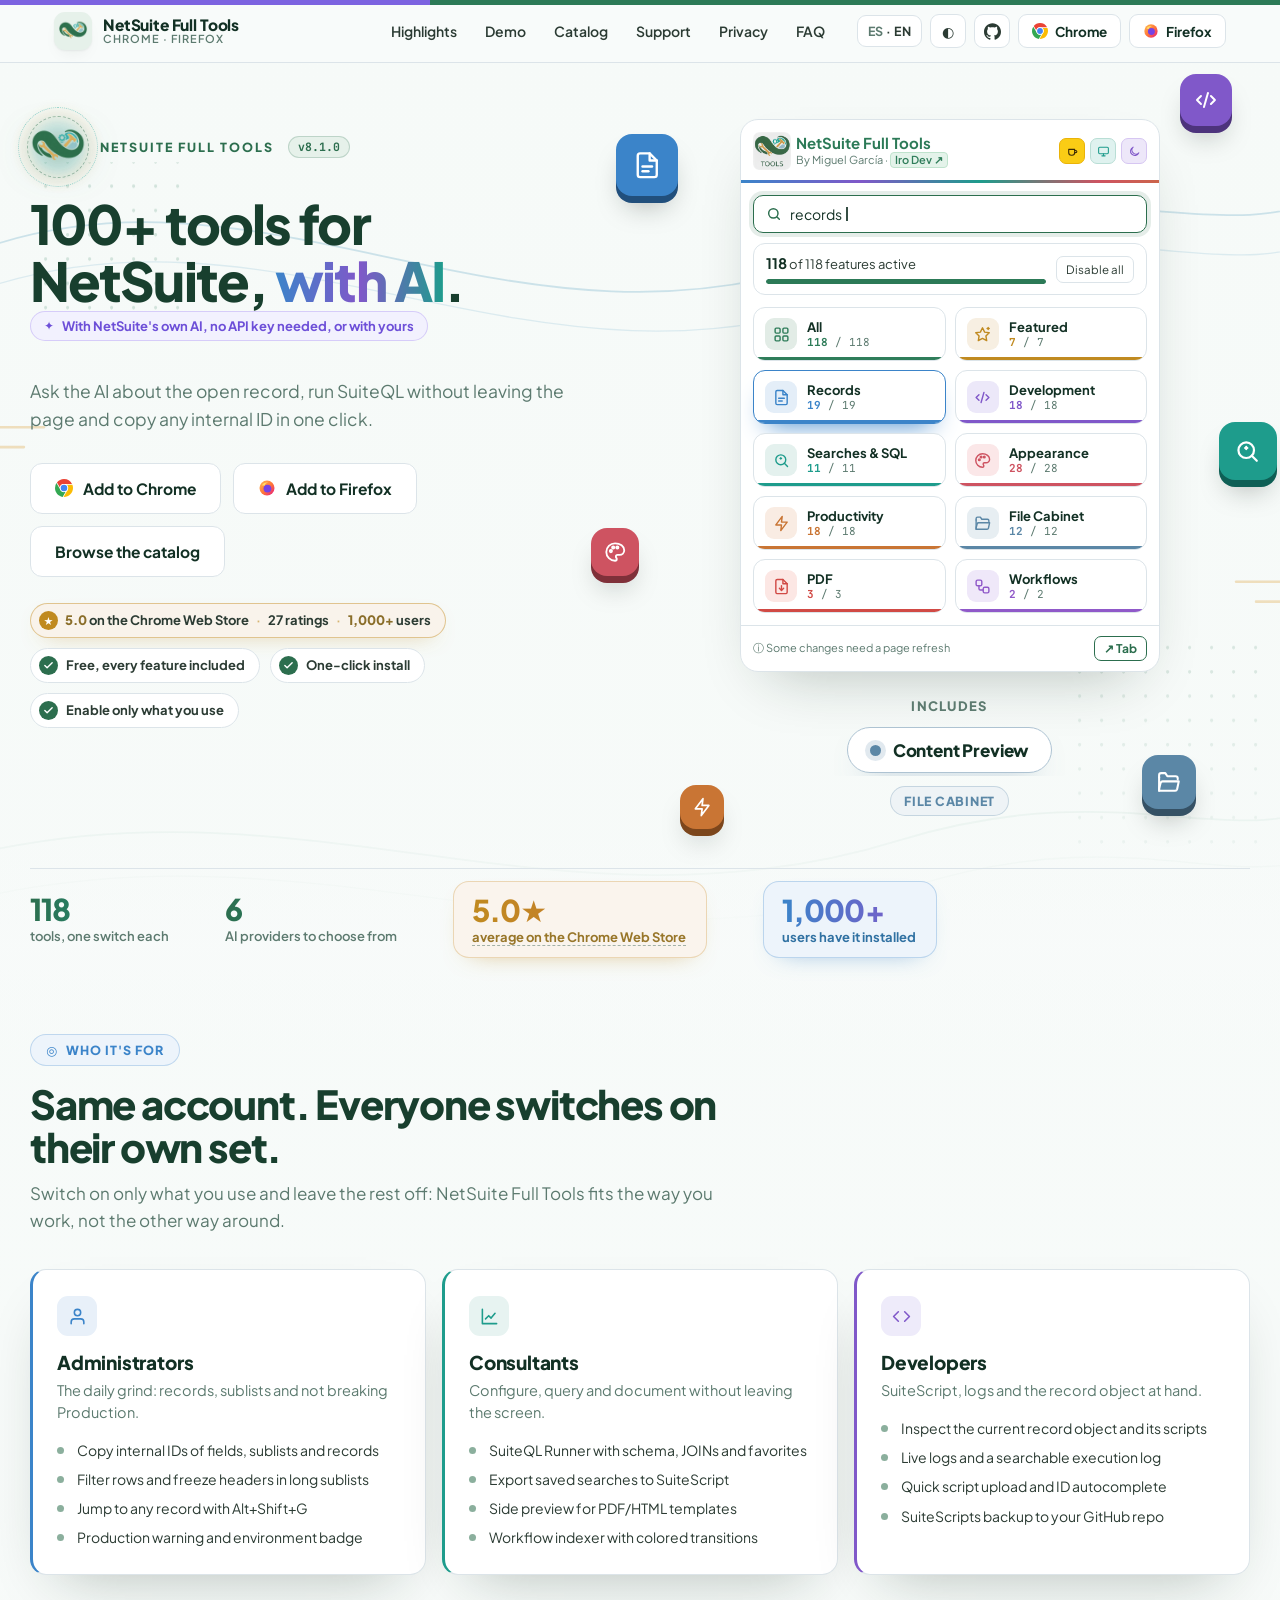
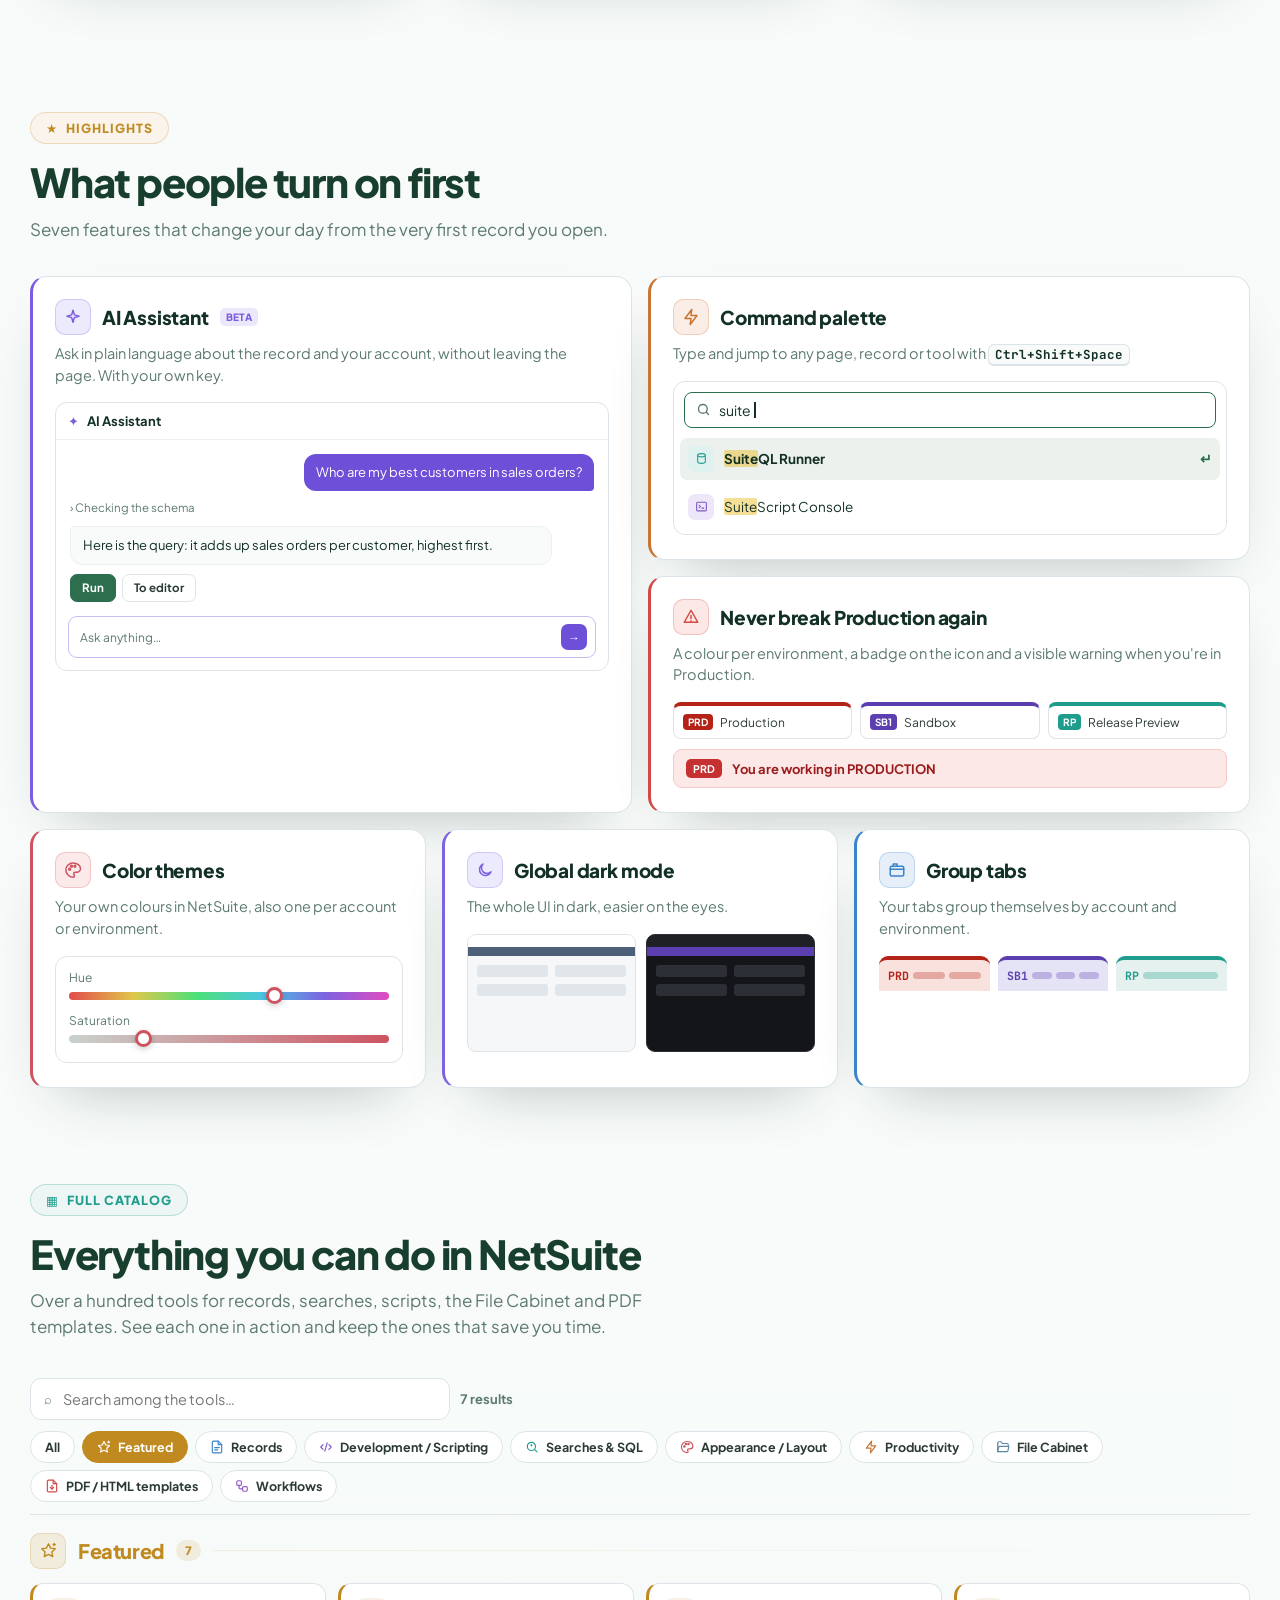
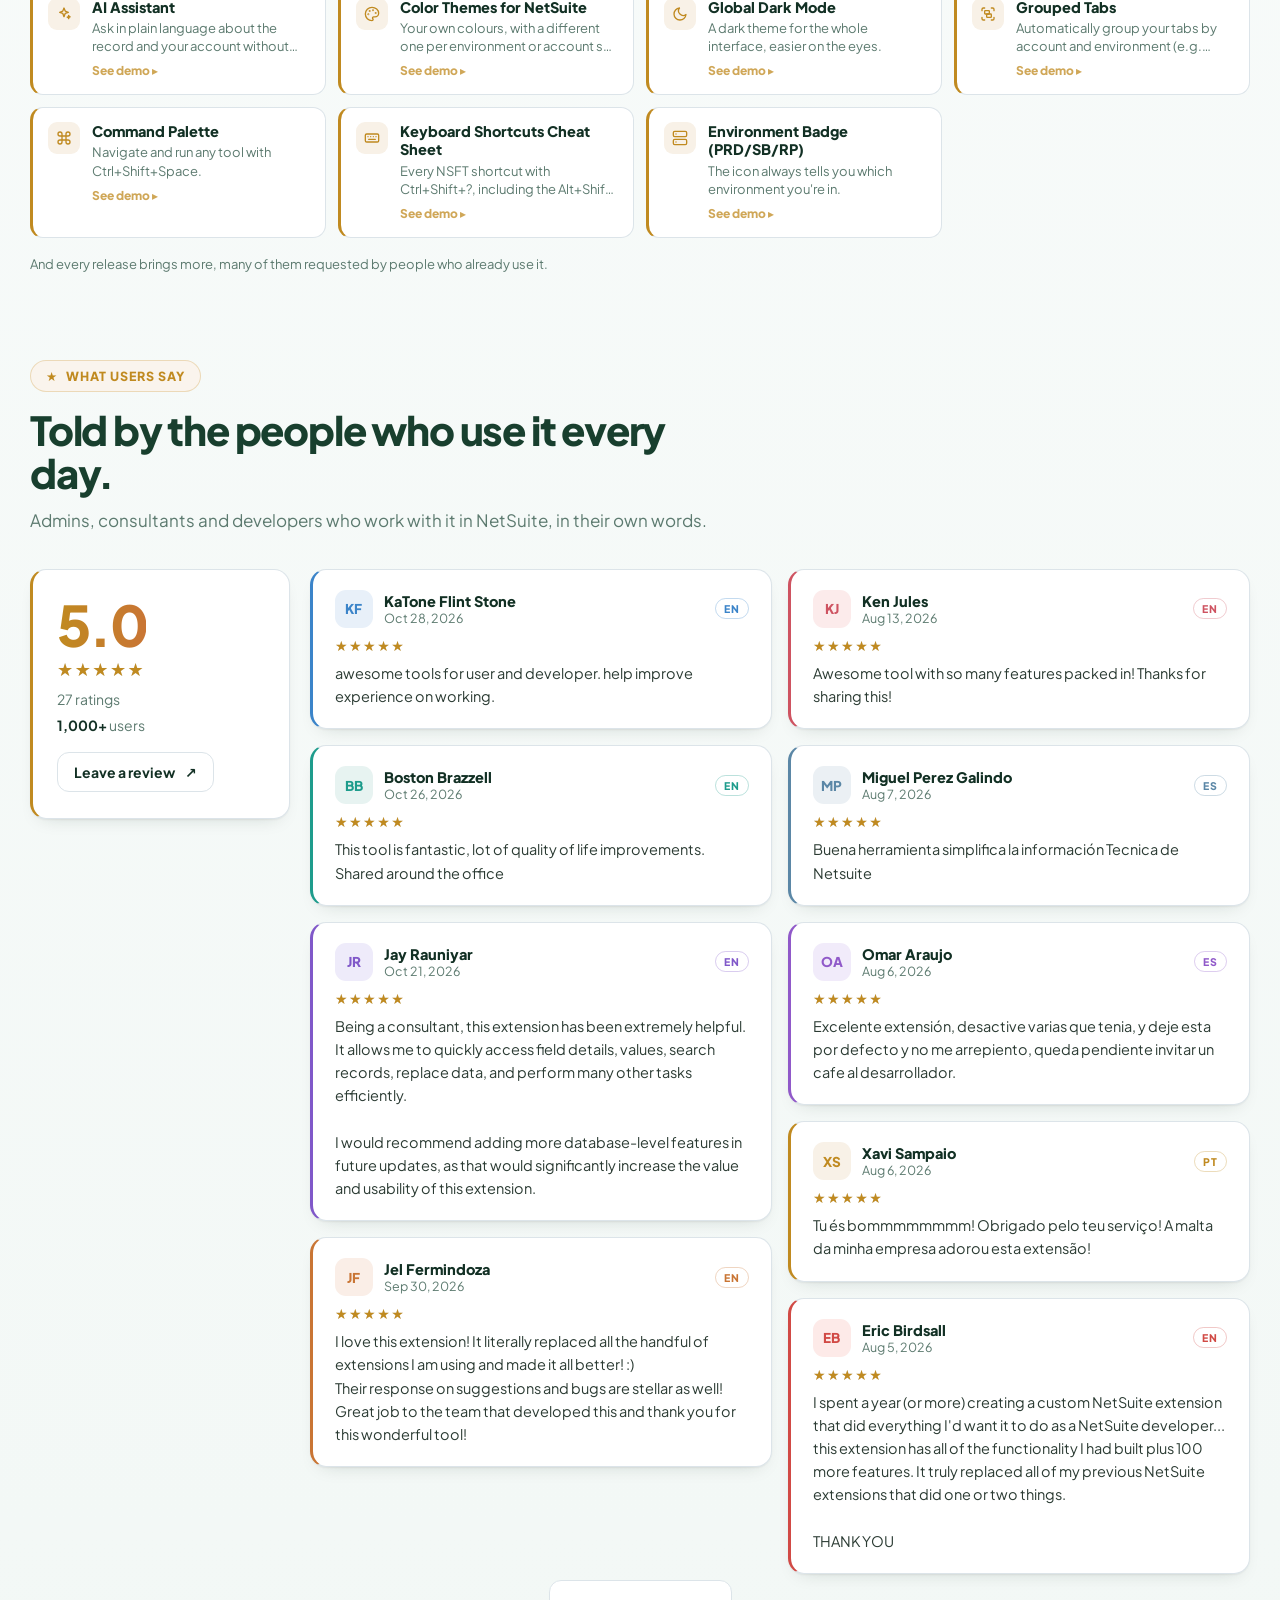
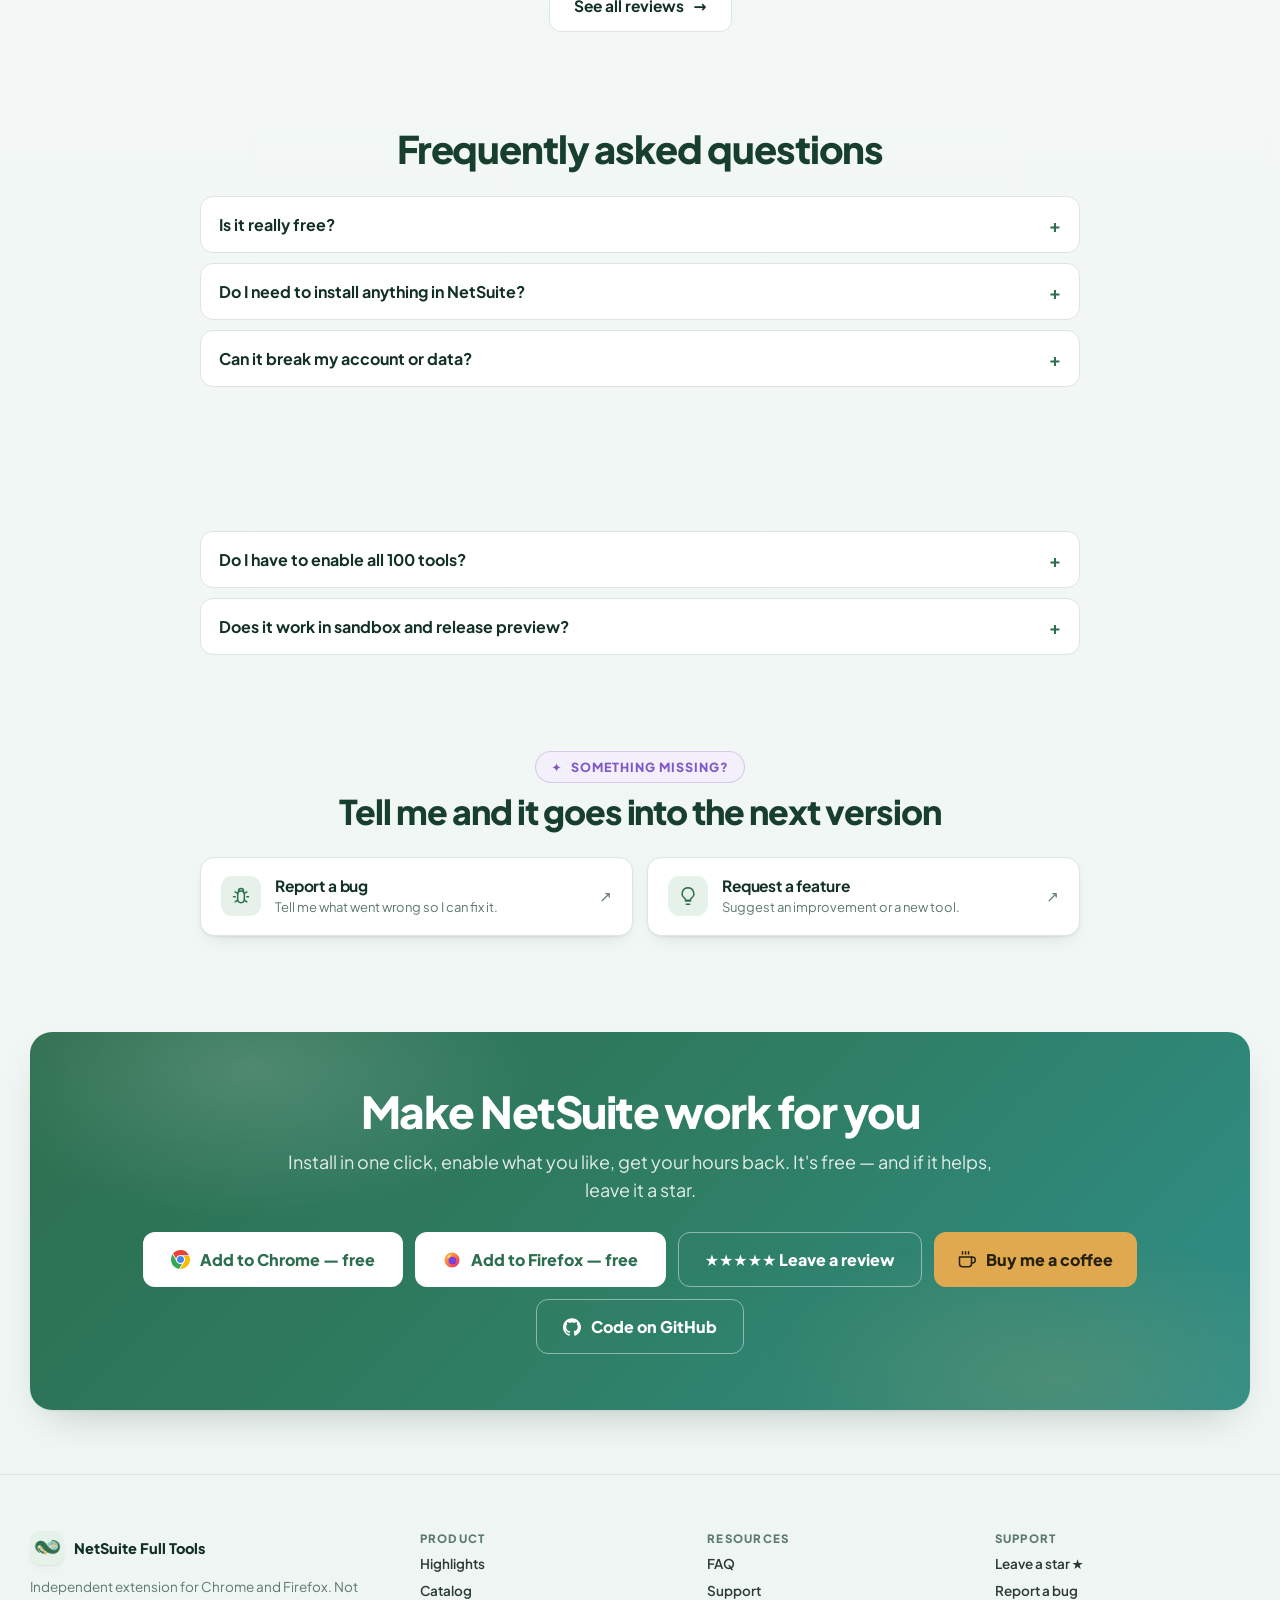
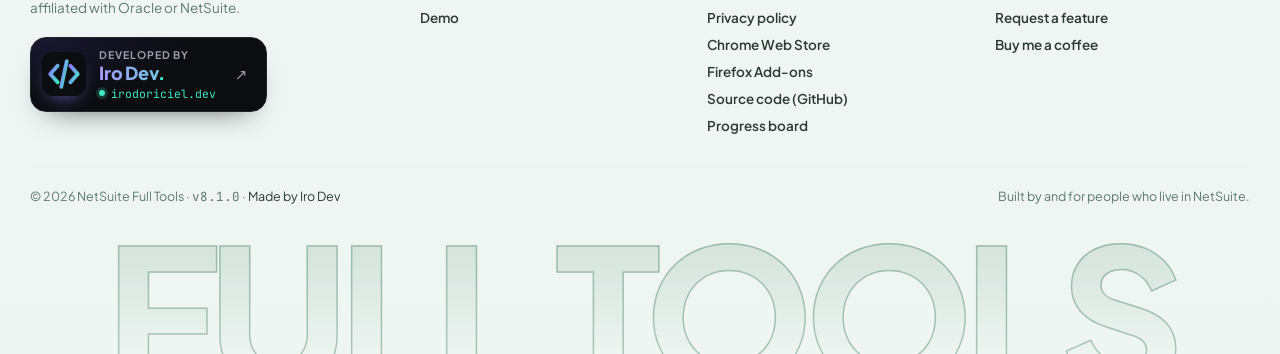
==== commit 2fadb6e6: "Actualiza la landing (v8.1.0)" ====
--- a/public/index.html
+++ b/public/index.html
@@ -18,7 +18,7 @@
 
 <link rel="preload" href="assets/fonts/plus-jakarta-sans-latin.woff2" as="font" type="font/woff2" crossorigin>
 <link rel="preload" href="assets/fonts/jetbrains-mono-latin.woff2" as="font" type="font/woff2" crossorigin>
-<link rel="stylesheet" href="styles.css?v=2f3dd4807c">
+<link rel="stylesheet" href="styles.css?v=c261fba0fe">
 
 <script>
   /* Arranque: estampa el tema antes del primer pintado para que no haya
--- a/public/styles.css
+++ b/public/styles.css
@@ -1368,7 +1368,8 @@
   background:linear-gradient(110deg,transparent 30%,rgba(62,231,196,.22) 48%,rgba(139,123,255,.2) 54%,transparent 70%);transition:transform .7s cubic-bezier(.2,.8,.2,1);}
 footer .nsft-irodev:hover::before{transform:translateX(120%);}
 footer .nsft-irodev:hover{animation:irodevBtnGlitch .42s steps(1) 1;}
-footer .nsft-irodev:hover .nsft-irodev-mark{animation:irodevPop .55s cubic-bezier(.2,.8,.2,1) !important;transform:none !important;}
+/* Sin !important en transform: una declaración !important le gana a la animación y el </> no saltaba. */
+footer .nsft-irodev:hover .nsft-irodev-mark{animation:irodevPop .55s cubic-bezier(.2,.8,.2,1) !important;transform:none;}
 .irodev-glitch{position:relative;display:inline-block;}
 .irodev-glitch::before,.irodev-glitch::after{content:attr(data-text);position:absolute;left:0;top:0;width:100%;height:100%;white-space:nowrap;pointer-events:none;opacity:0;
   background:none;-webkit-text-fill-color:currentColor;}
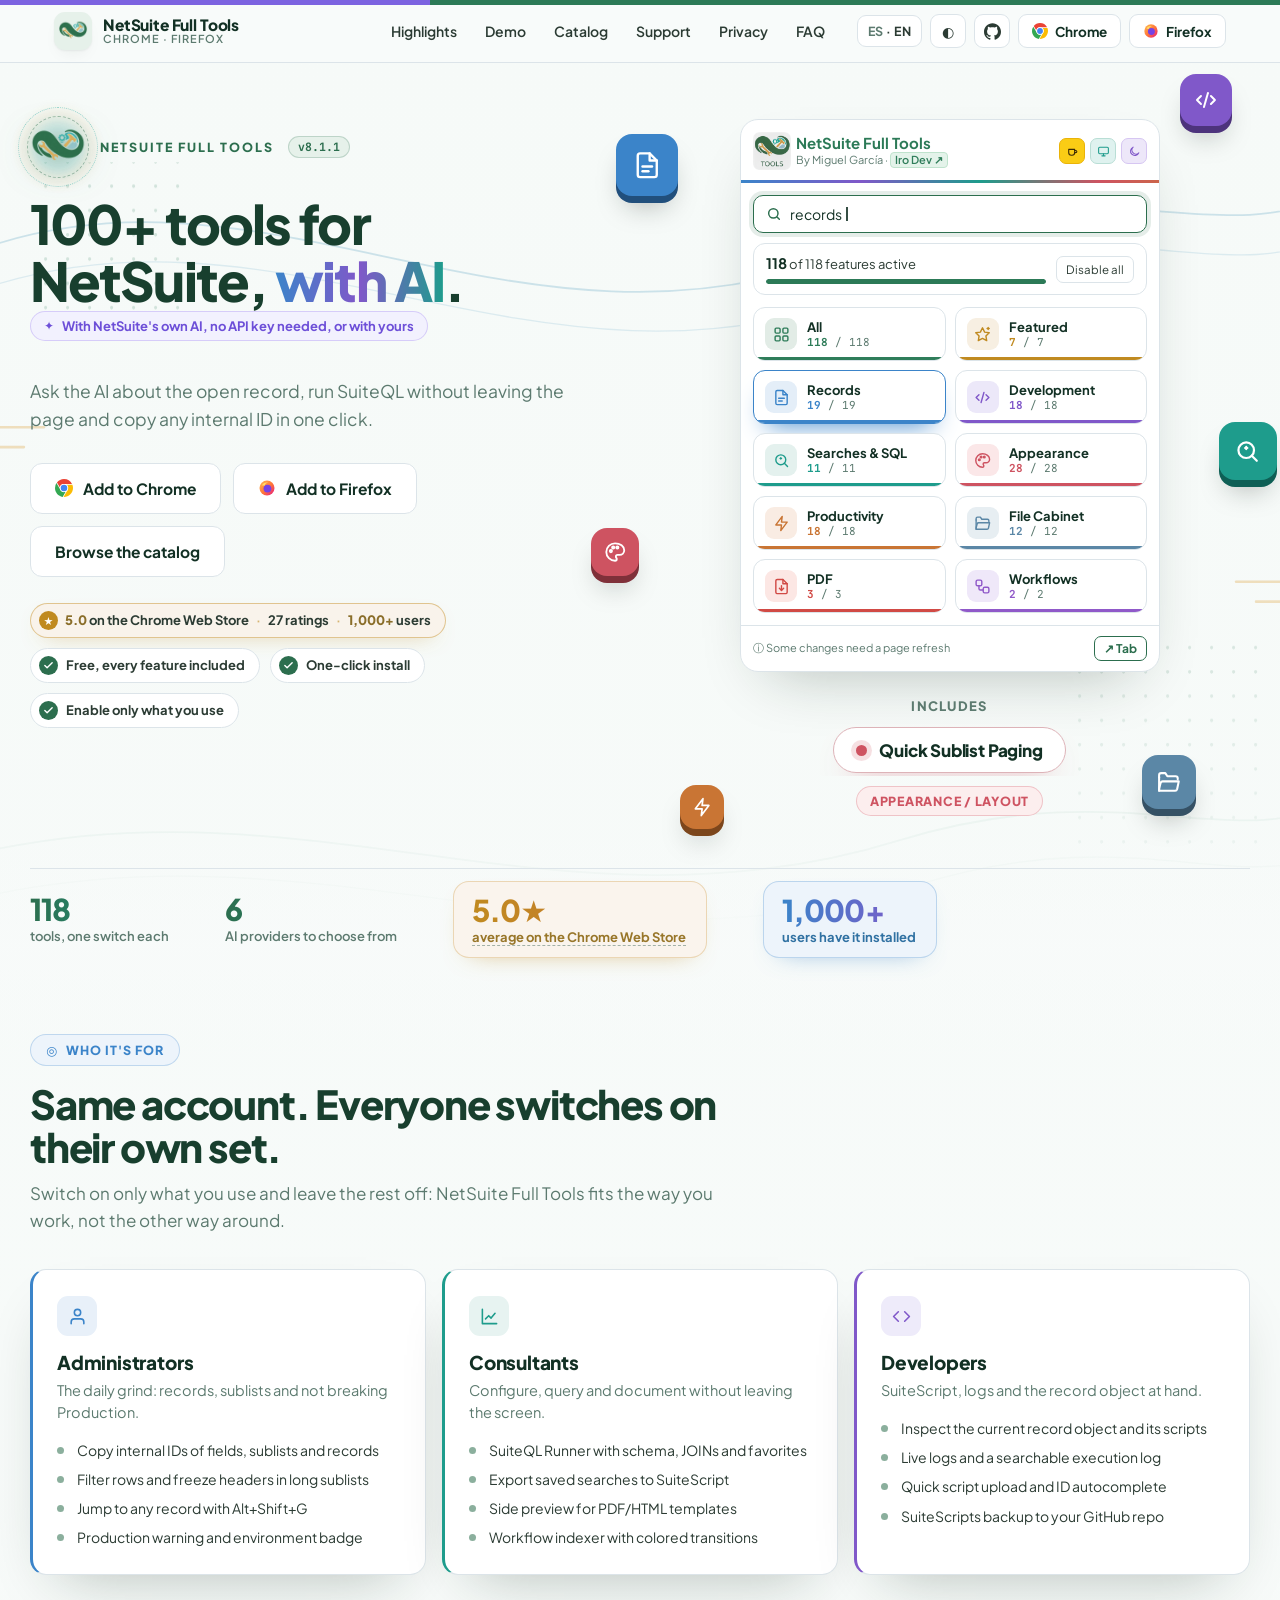
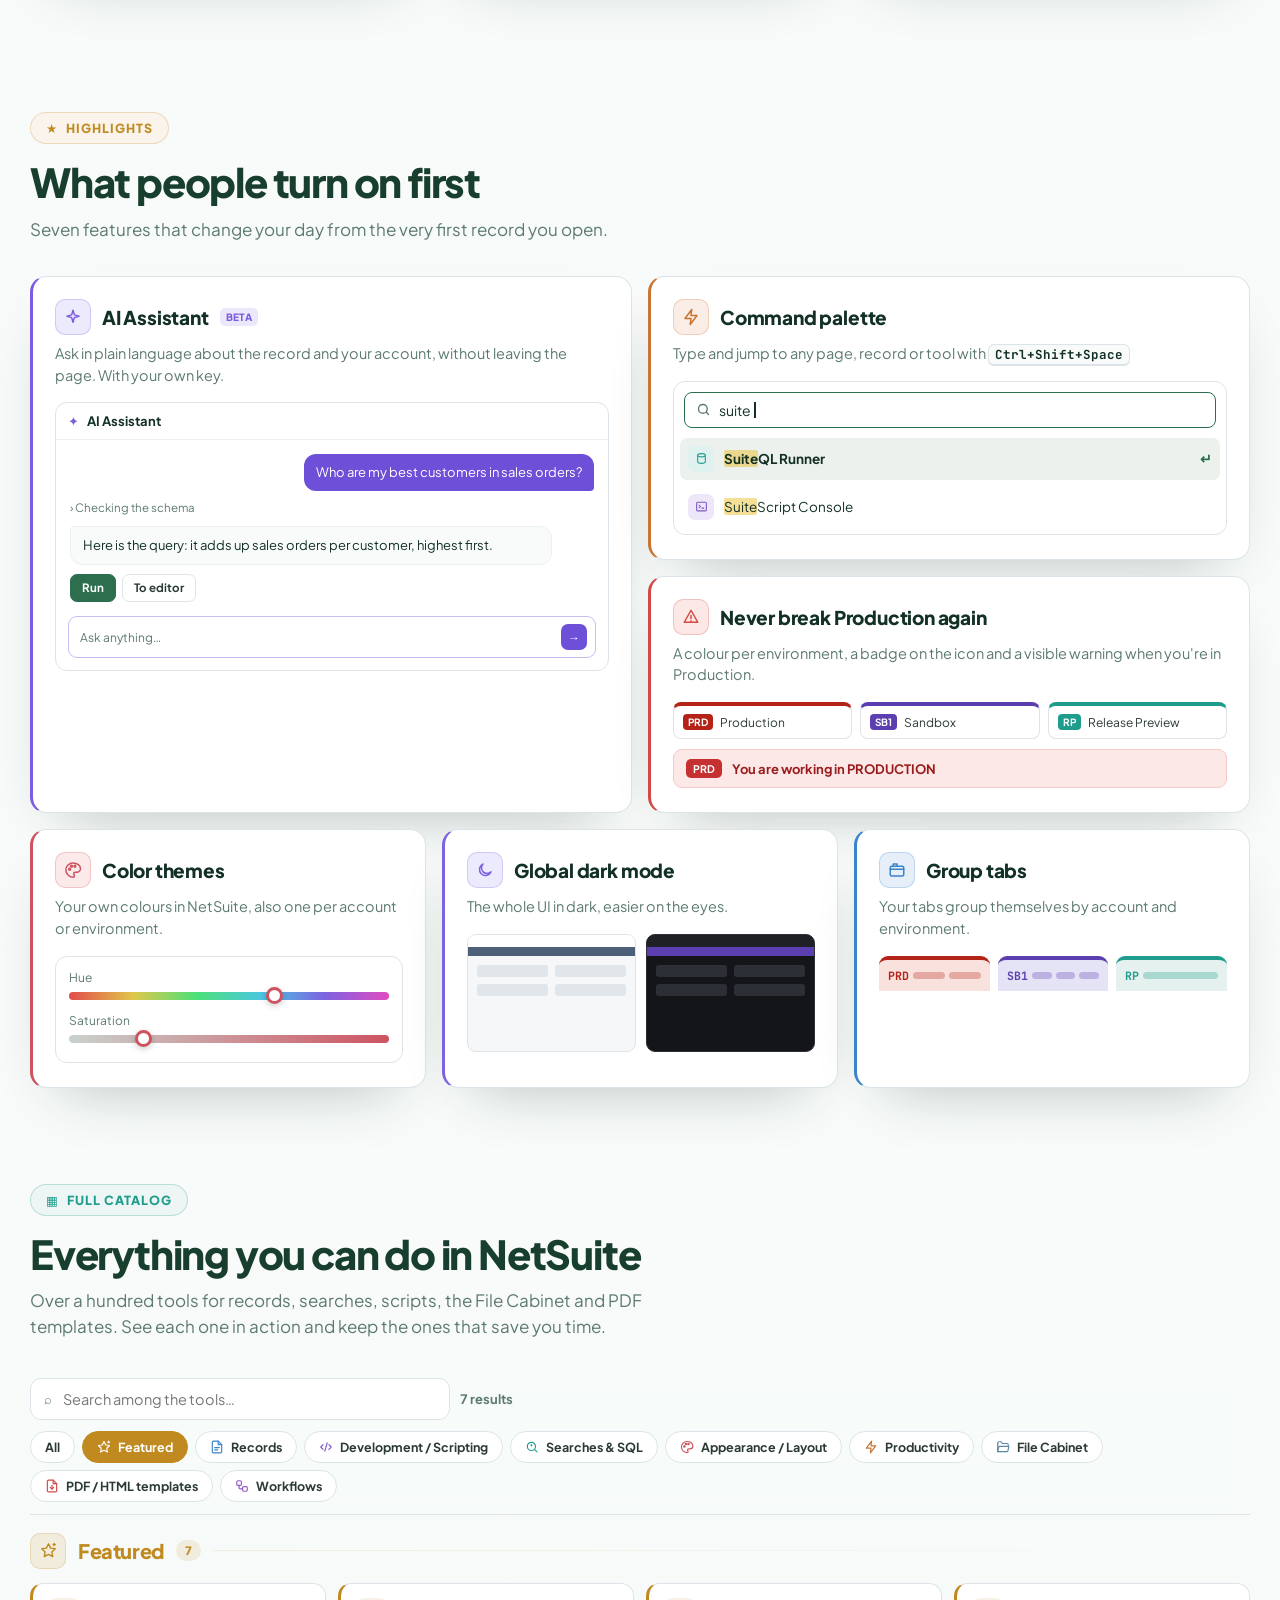
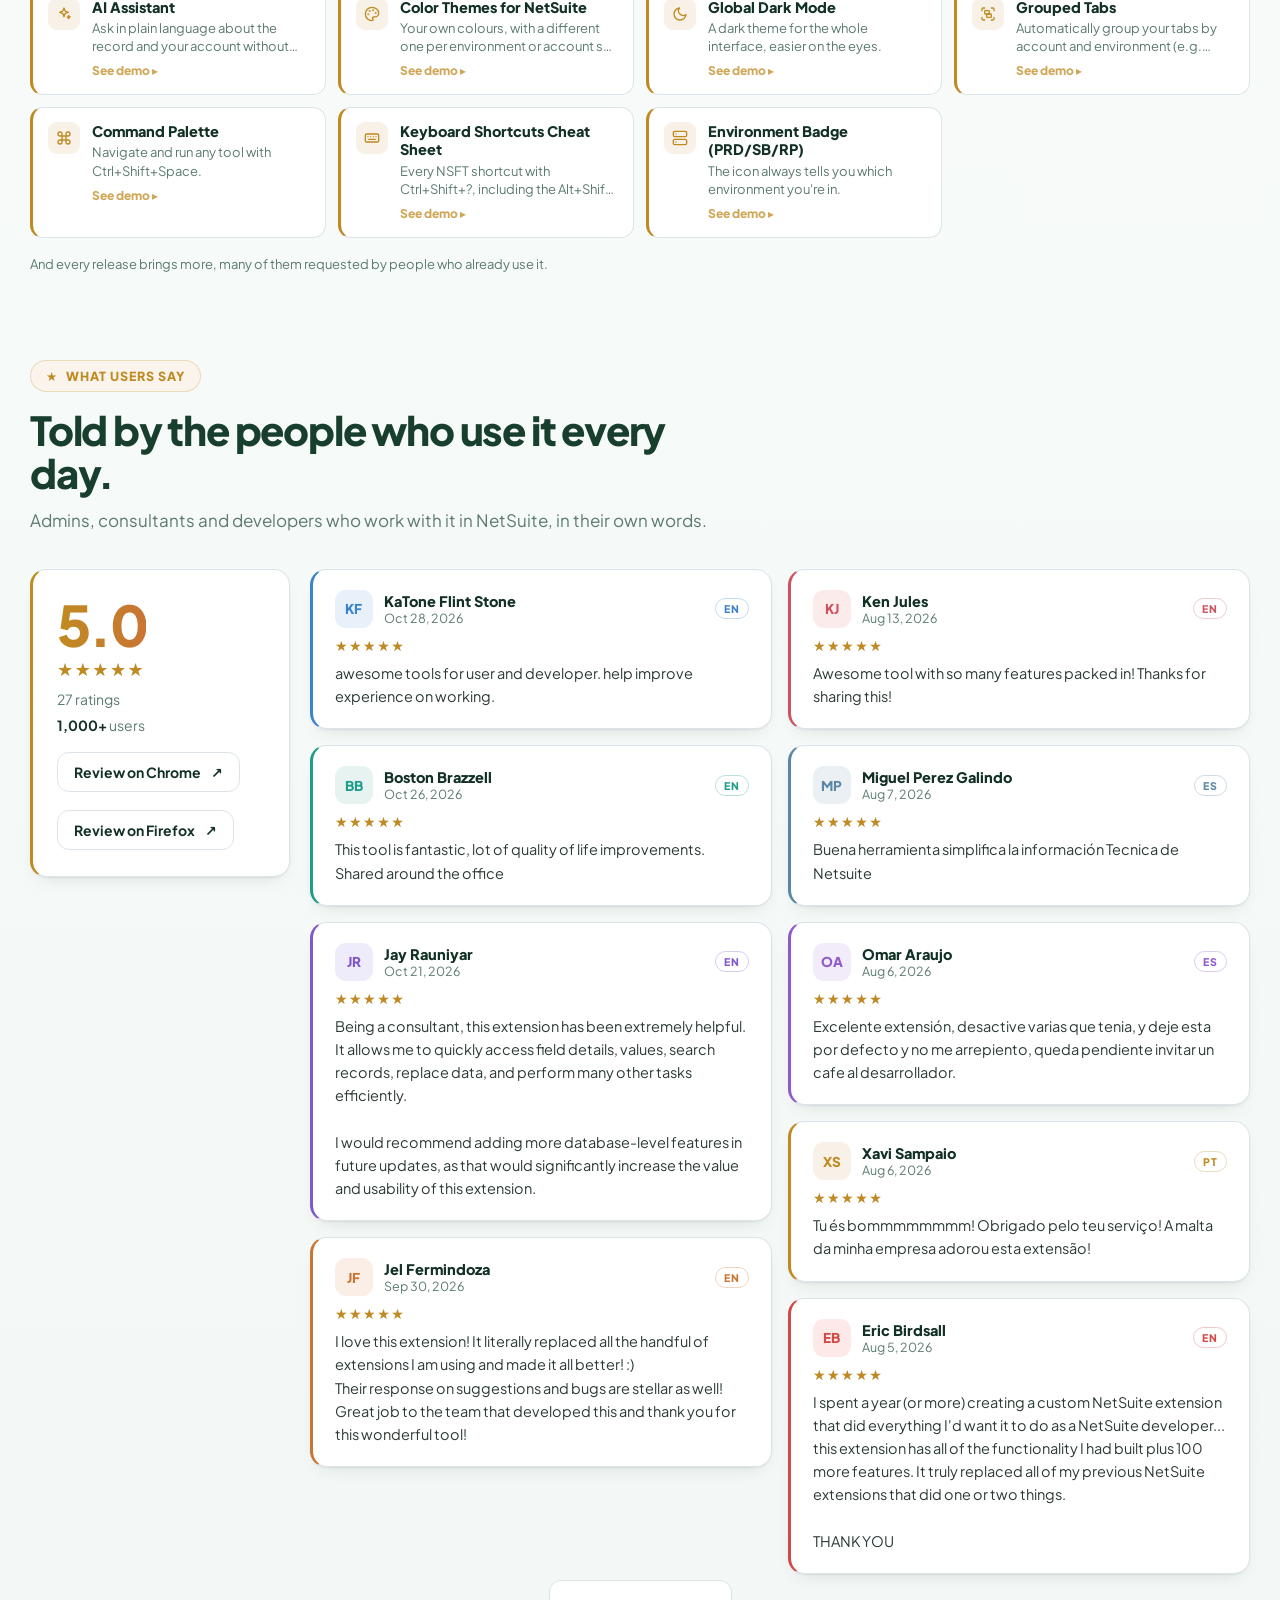
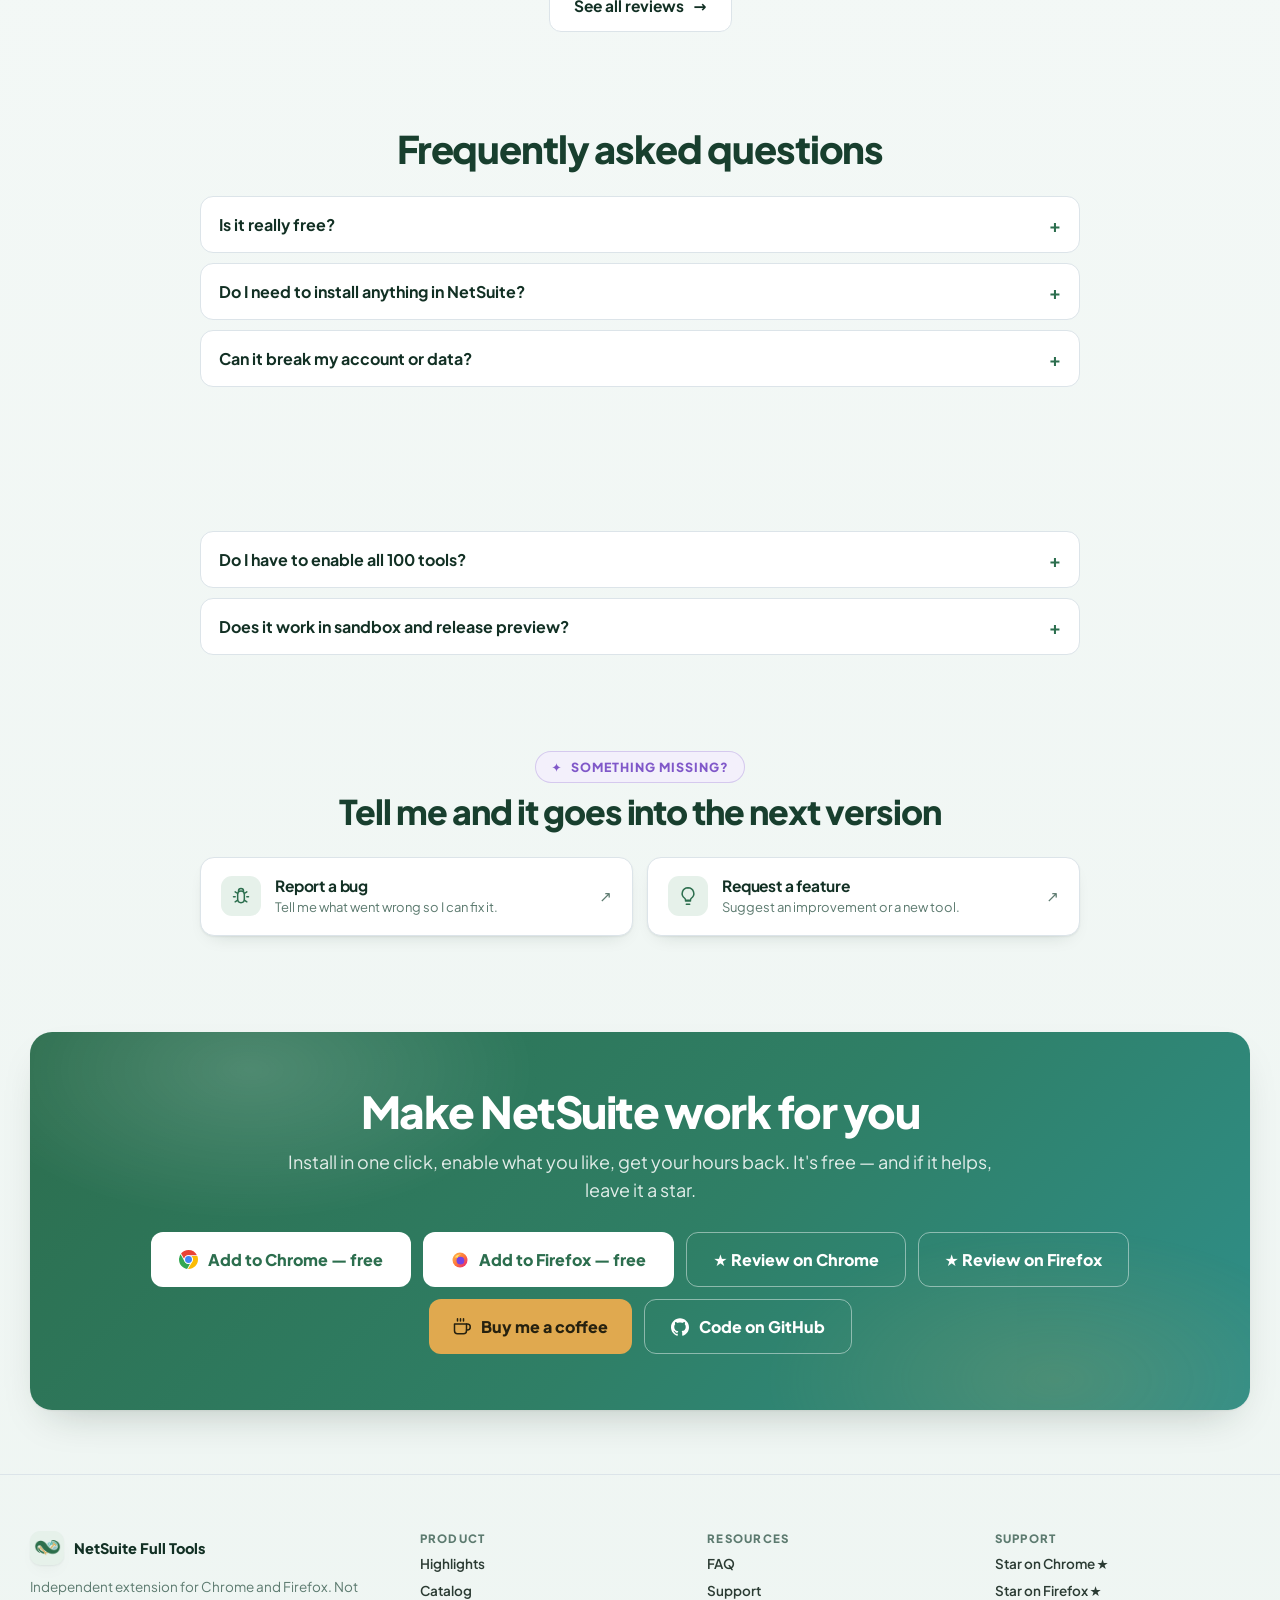
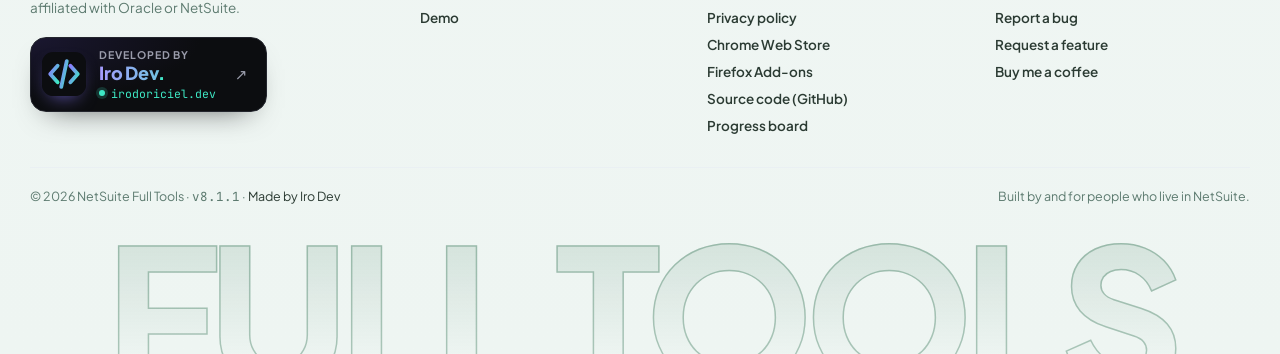
==== commit b48422a2: "Actualiza la landing (v8.1.1)" ====
--- a/public/index.html
+++ b/public/index.html
@@ -7,6 +7,8 @@
 <title>NetSuite Full Tools — +100 herramientas para NetSuite</title>
 <meta name="description" content="Extensión gratuita para Chrome y Firefox con más de 100 herramientas para NetSuite: SuiteQL Runner, copiar IDs internos, modo oscuro, File Cabinet, paleta de comandos y mucho más. Gratis y con todas las funciones incluidas.">
 <meta name="theme-color" content="#2C6E4E">
+<link rel="icon" href="/favicon.ico" sizes="16x16 48x48 128x128">
+<link rel="icon" type="image/png" sizes="48x48" href="assets/icon48.png">
 <link rel="icon" type="image/png" sizes="128x128" href="assets/icon128.png">
 <link rel="apple-touch-icon" href="assets/icon128.png">
 
@@ -109,7 +111,7 @@
               <img src="assets/logo.webp" alt="" width="512" height="512">
             </span>
             <span class="nsft-hero-eyebrow">NetSuite Full Tools</span>
-                        <span class="nsft-hero-ver" title="Versión publicada en la Chrome Web Store">v8.1.0</span>
+                        <span class="nsft-hero-ver" title="Versión publicada en la Chrome Web Store">v8.1.1</span>
           </div>
 
           <h1 data-hero-el="" class="nsft-hero-title">
@@ -353,7 +355,7 @@
   </section>
 
 
-    <section id="reviews" class="nsft-reviews" data-resenas-seccion=""><div class="nsft-reviews-inner"><div data-anim="up" class="nsft-roles-head"><div class="nsft-eyebrow" style="--pc:var(--c-star)">★ <span data-l="es">LO QUE DICEN</span><span data-l="en">WHAT USERS SAY</span></div><h2 class="nsft-roles-title"><span data-l="es">Lo cuentan quienes la usan cada día.</span><span data-l="en">Told by the people who use it every day.</span></h2><p class="nsft-roles-sub"><span data-l="es">Administradores, consultores y desarrolladores que trabajan con ella en NetSuite, en sus propias palabras.</span><span data-l="en">Admins, consultants and developers who work with it in NetSuite, in their own words.</span></p></div><div class="nsft-reviews-body"><aside data-anim="up" class="nsft-reviews-score"><span class="nsft-reviews-big" data-resenas="rating">5.0</span><span class="nsft-stars" role="img" aria-label="5/5"><i>★★★★★</i><i style="width:100%">★★★★★</i></span><span class="nsft-reviews-meta" data-resenas="count"><span data-l="es">27 calificaciones</span><span data-l="en">27 ratings</span></span><span class="nsft-reviews-meta"><b data-resenas="users"><span data-l="es">1.000+</span><span data-l="en">1,000+</span></b> <span data-l="es">usuarios</span><span data-l="en">users</span></span><a class="nsft-btn nsft-btn-ghost nsft-reviews-cta" href="https://chromewebstore.google.com/detail/netsuite-full-tools/fgldkomofdfcmkccjgalihlollndjmcc/reviews" target="_blank" rel="noopener"><span data-l="es">Deja tu reseña</span><span data-l="en">Leave a review</span> ↗</a></aside><div class="nsft-reviews-grid" id="nsft-reviews-grid" data-max="9" data-paleta="--c-reg,--c-sql,--c-dev,--c-prod,--c-ui,--c-file,--c-wf,--c-star,--c-pdf"><article class="nsft-review" data-anim="up" style="--rc:var(--c-reg)"><header class="nsft-review-head"><span class="nsft-review-av" aria-hidden="true">KF</span><span class="nsft-review-who"><b class="nsft-review-name">KaTone Flint Stone</b><time class="nsft-review-date" datetime="2026-10-28"><span data-l="es">28 oct 2026</span><span data-l="en">Oct 28, 2026</span></time></span><span class="nsft-review-lang">EN</span></header><span class="nsft-stars" role="img" aria-label="5/5"><i>★★★★★</i><i style="width:100%">★★★★★</i></span><p class="nsft-review-text" lang="en">awesome tools for user and developer. help improve experience on working.</p></article><article class="nsft-review" data-anim="up" style="--rc:var(--c-sql)"><header class="nsft-review-head"><span class="nsft-review-av" aria-hidden="true">BB</span><span class="nsft-review-who"><b class="nsft-review-name">Boston Brazzell</b><time class="nsft-review-date" datetime="2026-10-26"><span data-l="es">26 oct 2026</span><span data-l="en">Oct 26, 2026</span></time></span><span class="nsft-review-lang">EN</span></header><span class="nsft-stars" role="img" aria-label="5/5"><i>★★★★★</i><i style="width:100%">★★★★★</i></span><p class="nsft-review-text" lang="en">This tool is fantastic, lot of quality of life improvements. Shared around the office</p></article><article class="nsft-review" data-anim="up" style="--rc:var(--c-dev)"><header class="nsft-review-head"><span class="nsft-review-av" aria-hidden="true">JR</span><span class="nsft-review-who"><b class="nsft-review-name">Jay Rauniyar</b><time class="nsft-review-date" datetime="2026-10-21"><span data-l="es">21 oct 2026</span><span data-l="en">Oct 21, 2026</span></time></span><span class="nsft-review-lang">EN</span></header><span class="nsft-stars" role="img" aria-label="5/5"><i>★★★★★</i><i style="width:100%">★★★★★</i></span><p class="nsft-review-text" lang="en">Being a consultant, this extension has been extremely helpful. It allows me to quickly access field details, values, search records, replace data, and perform many other tasks efficiently.
+    <section id="reviews" class="nsft-reviews" data-resenas-seccion=""><div class="nsft-reviews-inner"><div data-anim="up" class="nsft-roles-head"><div class="nsft-eyebrow" style="--pc:var(--c-star)">★ <span data-l="es">LO QUE DICEN</span><span data-l="en">WHAT USERS SAY</span></div><h2 class="nsft-roles-title"><span data-l="es">Lo cuentan quienes la usan cada día.</span><span data-l="en">Told by the people who use it every day.</span></h2><p class="nsft-roles-sub"><span data-l="es">Administradores, consultores y desarrolladores que trabajan con ella en NetSuite, en sus propias palabras.</span><span data-l="en">Admins, consultants and developers who work with it in NetSuite, in their own words.</span></p></div><div class="nsft-reviews-body"><aside data-anim="up" class="nsft-reviews-score"><span class="nsft-reviews-big" data-resenas="rating">5.0</span><span class="nsft-stars" role="img" aria-label="5/5"><i>★★★★★</i><i style="width:100%">★★★★★</i></span><span class="nsft-reviews-meta" data-resenas="count"><span data-l="es">27 calificaciones</span><span data-l="en">27 ratings</span></span><span class="nsft-reviews-meta"><b data-resenas="users"><span data-l="es">1.000+</span><span data-l="en">1,000+</span></b> <span data-l="es">usuarios</span><span data-l="en">users</span></span><a class="nsft-btn nsft-btn-ghost nsft-reviews-cta" href="https://chromewebstore.google.com/detail/netsuite-full-tools/fgldkomofdfcmkccjgalihlollndjmcc/reviews" target="_blank" rel="noopener"><span data-l="es">Reseña en Chrome</span><span data-l="en">Review on Chrome</span> ↗</a><a class="nsft-btn nsft-btn-ghost nsft-reviews-cta" href="https://addons.mozilla.org/firefox/addon/netsuite-full-tools/" target="_blank" rel="noopener"><span data-l="es">Reseña en Firefox</span><span data-l="en">Review on Firefox</span> ↗</a></aside><div class="nsft-reviews-grid" id="nsft-reviews-grid" data-max="9" data-paleta="--c-reg,--c-sql,--c-dev,--c-prod,--c-ui,--c-file,--c-wf,--c-star,--c-pdf"><article class="nsft-review" data-anim="up" style="--rc:var(--c-reg)"><header class="nsft-review-head"><span class="nsft-review-av" aria-hidden="true">KF</span><span class="nsft-review-who"><b class="nsft-review-name">KaTone Flint Stone</b><time class="nsft-review-date" datetime="2026-10-28"><span data-l="es">28 oct 2026</span><span data-l="en">Oct 28, 2026</span></time></span><span class="nsft-review-lang">EN</span></header><span class="nsft-stars" role="img" aria-label="5/5"><i>★★★★★</i><i style="width:100%">★★★★★</i></span><p class="nsft-review-text" lang="en">awesome tools for user and developer. help improve experience on working.</p></article><article class="nsft-review" data-anim="up" style="--rc:var(--c-sql)"><header class="nsft-review-head"><span class="nsft-review-av" aria-hidden="true">BB</span><span class="nsft-review-who"><b class="nsft-review-name">Boston Brazzell</b><time class="nsft-review-date" datetime="2026-10-26"><span data-l="es">26 oct 2026</span><span data-l="en">Oct 26, 2026</span></time></span><span class="nsft-review-lang">EN</span></header><span class="nsft-stars" role="img" aria-label="5/5"><i>★★★★★</i><i style="width:100%">★★★★★</i></span><p class="nsft-review-text" lang="en">This tool is fantastic, lot of quality of life improvements. Shared around the office</p></article><article class="nsft-review" data-anim="up" style="--rc:var(--c-dev)"><header class="nsft-review-head"><span class="nsft-review-av" aria-hidden="true">JR</span><span class="nsft-review-who"><b class="nsft-review-name">Jay Rauniyar</b><time class="nsft-review-date" datetime="2026-10-21"><span data-l="es">21 oct 2026</span><span data-l="en">Oct 21, 2026</span></time></span><span class="nsft-review-lang">EN</span></header><span class="nsft-stars" role="img" aria-label="5/5"><i>★★★★★</i><i style="width:100%">★★★★★</i></span><p class="nsft-review-text" lang="en">Being a consultant, this extension has been extremely helpful. It allows me to quickly access field details, values, search records, replace data, and perform many other tasks efficiently.
 
 I would recommend adding more database-level features in future updates, as that would significantly increase the value and usability of this extension.</p></article><article class="nsft-review" data-anim="up" style="--rc:var(--c-prod)"><header class="nsft-review-head"><span class="nsft-review-av" aria-hidden="true">JF</span><span class="nsft-review-who"><b class="nsft-review-name">Jel Fermindoza</b><time class="nsft-review-date" datetime="2026-09-30"><span data-l="es">30 sep 2026</span><span data-l="en">Sep 30, 2026</span></time></span><span class="nsft-review-lang">EN</span></header><span class="nsft-stars" role="img" aria-label="5/5"><i>★★★★★</i><i style="width:100%">★★★★★</i></span><p class="nsft-review-text" lang="en">I love this extension! It literally replaced all the handful of extensions I am using and made it all better! :)
 Their response on suggestions and bugs are stellar as well!
@@ -371,7 +373,7 @@
         </details>
         <details data-anim="up" style="border:1px solid var(--line);border-radius:13px;background:var(--surface);padding:16px 18px;">
           <summary style="display:flex;align-items:center;gap:12px;font-size:16px;font-weight:700;"><span style="flex:1;"><span data-l="es">¿Necesito instalar algo en NetSuite?</span><span data-l="en">Do I need to install anything in NetSuite?</span></span><span data-chev="" style="color:var(--brand);font-size:18px;transition:transform .18s;">+</span></summary>
-          <p style="margin:12px 0 0;font-size:15px;line-height:1.6;color:var(--muted);"><span data-l="es">No. Nada de bundles, SuiteApps ni despliegues. Es una extensión de navegador: se instala en un clic y funciona sobre la interfaz que ya tienes.</span><span data-l="en">No. No bundles, SuiteApps or deployments. It's a browser extension: one click to install and it works on top of the UI you already have.</span></p>
+          <p style="margin:12px 0 0;font-size:15px;line-height:1.6;color:var(--muted);"><span data-l="es">No para usar la extensión: es de navegador, se instala en un clic y funciona sobre la interfaz que ya tienes, sin bundles, SuiteApps ni despliegues. Lo único opcional: si quieres que el Asistente de IA use la IA de NetSuite, que es gratuita, se instala un RESTlet en la cuenta con un clic desde el propio asistente. Su código es abierto y está en GitHub.</span><span data-l="en">Not to use the extension: it runs in the browser, installs in one click and works on top of the UI you already have, with no bundles, SuiteApps or deployments. The only optional step: if you want the AI Assistant to use NetSuite's own AI, which is free, a RESTlet is installed in the account with one click from the assistant itself. Its code is open and on GitHub.</span></p>
         </details>
         <details data-anim="up" style="border:1px solid var(--line);border-radius:13px;background:var(--surface);padding:16px 18px;">
           <summary style="display:flex;align-items:center;gap:12px;font-size:16px;font-weight:700;"><span style="flex:1;"><span data-l="es">¿Puede romper mi cuenta o mis datos?</span><span data-l="en">Can it break my account or data?</span></span><span data-chev="" style="color:var(--brand);font-size:18px;transition:transform .18s;">+</span></summary>
@@ -436,7 +438,8 @@
           <div style="display:flex;gap:12px;justify-content:center;flex-wrap:wrap;">
             <a href="https://chromewebstore.google.com/detail/netsuite-full-tools/fgldkomofdfcmkccjgalihlollndjmcc" target="_blank" style="background:#fff;color:var(--brand);padding:16px 28px;border-radius:12px;font-size:16px;font-weight:800;display:inline-flex;align-items:center;gap:10px;"><svg class="nsft-chrome-mark" viewBox="0 0 24 24" aria-hidden="true" style="width:19px;height:19px;flex:0 0 auto;"><path fill="#EA4335" d="M12 0C8.21 0 4.831 1.757 2.632 4.501l3.953 6.848A5.454 5.454 0 0 1 12 6.545h10.691A12 12 0 0 0 12 0z"/><path fill="#34A853" d="M1.931 5.47A11.943 11.943 0 0 0 0 12c0 6.012 4.42 10.991 10.189 11.864l3.953-6.847a5.45 5.45 0 0 1-6.865-2.29z"/><path fill="#FBBC05" d="M15.273 7.636a5.446 5.446 0 0 1 1.45 7.09l.002.001h-.002l-5.344 9.257c.206.01.413.016.621.016 6.627 0 12-5.373 12-12 0-1.54-.29-3.011-.818-4.364z"/><circle cx="12" cy="12" r="5.45" fill="#fff"/><circle cx="12" cy="12" r="4.36" fill="#4285F4"/></svg><span data-l="es">Añadir a Chrome — gratis</span><span data-l="en">Add to Chrome — free</span></a>
             <a href="https://addons.mozilla.org/firefox/addon/netsuite-full-tools/" target="_blank" rel="noopener" class="nsft-cta-ff" style="background:#fff;color:var(--brand);padding:16px 28px;border-radius:12px;font-size:16px;font-weight:800;display:inline-flex;align-items:center;gap:10px;"><svg viewBox="0 0 24 24" aria-hidden="true" style="width:18px;height:18px;flex:0 0 auto;"><defs><linearGradient id="fxg2" x1="0" y1="0" x2="1" y2="1"><stop offset="0" stop-color="#FFBD4F"/><stop offset=".55" stop-color="#FF7139"/><stop offset="1" stop-color="#E31587"/></linearGradient></defs><circle cx="12" cy="12" r="10" fill="url(#fxg2)"/><circle cx="12.6" cy="12.8" r="5.2" fill="#7542E5"/><path d="M5.2 8.6c1.4-3.2 5-4.7 8.2-3.7-2.6.3-4.3 2-4.4 4.2-1.4-.5-2.8-.7-3.8-.5z" fill="#FFE66D" opacity=".9"/></svg><span data-l="es">Añadir a Firefox — gratis</span><span data-l="en">Add to Firefox — free</span></a>
-            <a href="https://chromewebstore.google.com/detail/netsuite-full-tools/fgldkomofdfcmkccjgalihlollndjmcc/reviews" target="_blank" style="border:1px solid rgba(255,255,255,.45);color:#fff;padding:16px 26px;border-radius:12px;font-size:16px;font-weight:800;">★★★★★ <span data-l="es">Dejar una reseña</span><span data-l="en">Leave a review</span></a>
+            <a href="https://chromewebstore.google.com/detail/netsuite-full-tools/fgldkomofdfcmkccjgalihlollndjmcc/reviews" target="_blank" rel="noopener" style="border:1px solid rgba(255,255,255,.45);color:#fff;padding:16px 26px;border-radius:12px;font-size:16px;font-weight:800;">★ <span data-l="es">Reseña en Chrome</span><span data-l="en">Review on Chrome</span></a>
+            <a href="https://addons.mozilla.org/firefox/addon/netsuite-full-tools/" target="_blank" rel="noopener" style="border:1px solid rgba(255,255,255,.45);color:#fff;padding:16px 26px;border-radius:12px;font-size:16px;font-weight:800;">★ <span data-l="es">Reseña en Firefox</span><span data-l="en">Review on Firefox</span></a>
             <a href="https://buymeacoffee.com/miguelgarcia93" target="_blank" rel="noopener" class="nsft-coffee-btn"><svg viewBox="0 0 24 24" fill="none" stroke="currentColor" stroke-width="2" stroke-linecap="round" stroke-linejoin="round" aria-hidden="true" style="width:18px;height:18px;flex:0 0 auto;"><path d="M18 8h1a4 4 0 0 1 0 8h-1"></path><path d="M2 8h16v9a4 4 0 0 1-4 4H6a4 4 0 0 1-4-4V8z"></path><line x1="6" y1="1" x2="6" y2="4"></line><line x1="10" y1="1" x2="10" y2="4"></line><line x1="14" y1="1" x2="14" y2="4"></line></svg><span data-l="es">Invítame un café</span><span data-l="en">Buy me a coffee</span></a>
             <a href="https://github.com/IrodoriCiel/netsuite-full-tools" target="_blank" rel="noopener" style="border:1px solid rgba(255,255,255,.45);color:#fff;padding:16px 26px;border-radius:12px;font-size:16px;font-weight:800;display:inline-flex;align-items:center;gap:10px;"><svg viewBox="0 0 24 24" fill="currentColor" aria-hidden="true" style="width:18px;height:18px;flex:0 0 auto;"><path d="M12 .297c-6.63 0-12 5.373-12 12 0 5.303 3.438 9.8 8.205 11.385.6.113.82-.258.82-.577 0-.285-.01-1.04-.015-2.04-3.338.724-4.042-1.61-4.042-1.61-.546-1.385-1.333-1.754-1.333-1.754-1.087-.744.084-.729.084-.729 1.205.084 1.838 1.236 1.838 1.236 1.07 1.835 2.809 1.305 3.495.998.108-.776.417-1.305.76-1.605-2.665-.3-5.466-1.332-5.466-5.93 0-1.31.465-2.38 1.235-3.22-.135-.303-.54-1.523.105-3.176 0 0 1.005-.322 3.3 1.23.96-.267 1.98-.399 3-.405 1.02.006 2.04.138 3 .405 2.28-1.552 3.285-1.23 3.285-1.23.645 1.653.24 2.873.12 3.176.765.84 1.23 1.91 1.23 3.22 0 4.61-2.805 5.625-5.475 5.92.42.36.81 1.096.81 2.22 0 1.606-.015 2.896-.015 3.286 0 .315.21.69.825.57C20.565 22.092 24 17.592 24 12.297c0-6.627-5.373-12-12-12"/></svg><span data-l="es">Código en GitHub</span><span data-l="en">Code on GitHub</span></a>
           </div>
@@ -477,20 +480,21 @@
       </div>
       <div data-anim="fade" style="display:flex;flex-direction:column;gap:9px;">
         <div style="font-size:11.5px;font-weight:800;letter-spacing:.11em;color:var(--muted);"><span data-l="es">APOYA</span><span data-l="en">SUPPORT</span></div>
-        <a href="https://chromewebstore.google.com/detail/netsuite-full-tools/fgldkomofdfcmkccjgalihlollndjmcc/reviews" target="_blank" style="font-size:13.5px;font-weight:600;"><span data-l="es">Deja una estrella ★</span><span data-l="en">Leave a star ★</span></a>
+        <a href="https://chromewebstore.google.com/detail/netsuite-full-tools/fgldkomofdfcmkccjgalihlollndjmcc/reviews" target="_blank" rel="noopener" style="font-size:13.5px;font-weight:600;"><span data-l="es">Estrella en Chrome ★</span><span data-l="en">Star on Chrome ★</span></a>
+        <a href="https://addons.mozilla.org/firefox/addon/netsuite-full-tools/" target="_blank" rel="noopener" style="font-size:13.5px;font-weight:600;"><span data-l="es">Estrella en Firefox ★</span><span data-l="en">Star on Firefox ★</span></a>
         <a href="https://forms.gle/6FPaQNjs6pUJu9WV8" target="_blank" rel="noopener" style="font-size:13.5px;font-weight:600;"><span data-l="es">Reportar un error</span><span data-l="en">Report a bug</span></a>
         <a href="https://forms.gle/ZTdVMEu3CZYTxhWf7" target="_blank" rel="noopener" style="font-size:13.5px;font-weight:600;"><span data-l="es">Pedir nueva función</span><span data-l="en">Request a feature</span></a>
         <a href="https://buymeacoffee.com/miguelgarcia93" target="_blank" rel="noopener" style="font-size:13.5px;font-weight:600;"><span data-l="es">Invítame un café</span><span data-l="en">Buy me a coffee</span></a>
       </div>
     </div>
     <div style="max-width:1220px;margin:32px auto 0;padding-top:20px;border-top:1px solid var(--line2);display:flex;justify-content:space-between;gap:16px;flex-wrap:wrap;font-size:12.5px;color:var(--muted);">
-      <span>© 2026 NetSuite Full Tools · <span style="font-family:'JetBrains Mono',monospace;">v8.1.0</span> · <a href="https://irodoriciel.dev" target="_blank" rel="noopener"><span data-l="es">Hecho por Iro Dev</span><span data-l="en">Made by Iro Dev</span></a></span>
+      <span>© 2026 NetSuite Full Tools · <span style="font-family:'JetBrains Mono',monospace;">v8.1.1</span> · <a href="https://irodoriciel.dev" target="_blank" rel="noopener"><span data-l="es">Hecho por Iro Dev</span><span data-l="en">Made by Iro Dev</span></a></span>
       <span><span data-l="es">Hecho por y para gente que vive en NetSuite.</span><span data-l="en">Built by and for people who live in NetSuite.</span></span>
     </div>
     <div class="nsft-watermark" aria-hidden="true">FULL TOOLS</div>
   </footer>
 </div>
-<script>window.NSFT_CATALOG = {"groups":[{"id":"star","icon":"\u003csvg viewBox=\"0 0 24 24\" fill=\"none\" stroke=\"currentColor\" stroke-width=\"2\" stroke-linecap=\"round\" stroke-linejoin=\"round\">\u003cpolygon class=\"g g1\" points=\"12 2.5 15 8.6 21.5 9.5 16.8 14.1 17.9 20.6 12 17.5 6.1 20.6 7.2 14.1 2.5 9.5 9 8.6 12 2.5\">\u003c/polygon>\u003cpath class=\"g spark\" d=\"M20 2v3M18.5 3.5h3\">\u003c/path>\u003c/svg>","color":"#C08A20","nameEs":"Destacados","nameEn":"Featured"},{"id":"reg","icon":"\u003csvg viewBox=\"0 0 24 24\" fill=\"none\" stroke=\"currentColor\" stroke-width=\"2\" stroke-linecap=\"round\" stroke-linejoin=\"round\">\u003cpath d=\"M14 2H6a2 2 0 0 0-2 2v16a2 2 0 0 0 2 2h12a2 2 0 0 0 2-2V8z\">\u003c/path>\u003cpath d=\"M14 2v6h6\">\u003c/path>\u003cline class=\"ln\" x1=\"8\" y1=\"13\" x2=\"16\" y2=\"13\">\u003c/line>\u003cline class=\"ln\" x1=\"8\" y1=\"17\" x2=\"13\" y2=\"17\">\u003c/line>\u003c/svg>","color":"#3B84C9","nameEs":"Registros","nameEn":"Records"},{"id":"dev","icon":"\u003csvg viewBox=\"0 0 24 24\" fill=\"none\" stroke=\"currentColor\" stroke-width=\"2\" stroke-linecap=\"round\" stroke-linejoin=\"round\">\u003cpolyline class=\"g g1\" points=\"7 8 3 12 7 16\">\u003c/polyline>\u003cpolyline class=\"g g2\" points=\"17 8 21 12 17 16\">\u003c/polyline>\u003cline class=\"g g3\" x1=\"14\" y1=\"5\" x2=\"10\" y2=\"19\">\u003c/line>\u003c/svg>","color":"#8058C9","nameEs":"Desarrollo / Scripting","nameEn":"Development / Scripting"},{"id":"sql","icon":"\u003csvg viewBox=\"0 0 24 24\" fill=\"none\" stroke=\"currentColor\" stroke-width=\"2\" stroke-linecap=\"round\" stroke-linejoin=\"round\">\u003cg class=\"g g1\">\u003ccircle cx=\"11\" cy=\"11\" r=\"7\">\u003c/circle>\u003cline x1=\"20.5\" y1=\"20.5\" x2=\"16\" y2=\"16\">\u003c/line>\u003c/g>\u003cpath class=\"g spark\" d=\"M11 8v2M10 9h2\">\u003c/path>\u003c/svg>","color":"#1E9C8C","nameEs":"Búsquedas y SQL","nameEn":"Searches & SQL"},{"id":"ui","icon":"\u003csvg viewBox=\"0 0 24 24\" fill=\"none\" stroke=\"currentColor\" stroke-width=\"2\" stroke-linecap=\"round\" stroke-linejoin=\"round\">\u003cpath d=\"M12 2.5a9.5 9.5 0 1 0 0 19c1.1 0 1.9-.8 1.9-1.9 0-.5-.2-.9-.5-1.3-.3-.3-.5-.8-.5-1.3 0-1.1.8-1.9 1.9-1.9h2.2a5 5 0 0 0 5-5c0-4.2-4.3-7.6-10-7.6z\">\u003c/path>\u003ccircle class=\"dot\" cx=\"7.5\" cy=\"11\" r=\"1.2\">\u003c/circle>\u003ccircle class=\"dot\" cx=\"10\" cy=\"7\" r=\"1.2\">\u003c/circle>\u003ccircle class=\"dot\" cx=\"14.5\" cy=\"7\" r=\"1.2\">\u003c/circle>\u003c/svg>","color":"#CE5361","nameEs":"Apariencia / Layout","nameEn":"Appearance / Layout"},{"id":"prod","icon":"\u003csvg viewBox=\"0 0 24 24\" fill=\"none\" stroke=\"currentColor\" stroke-width=\"2\" stroke-linecap=\"round\" stroke-linejoin=\"round\">\u003cpolygon class=\"g g1\" points=\"13 2 4 14 12 14 11 22 20 10 12 10 13 2\">\u003c/polygon>\u003c/svg>","color":"#C97534","nameEs":"Productividad","nameEn":"Productivity"},{"id":"file","icon":"\u003csvg viewBox=\"0 0 24 24\" fill=\"none\" stroke=\"currentColor\" stroke-width=\"2\" stroke-linecap=\"round\" stroke-linejoin=\"round\">\u003cpath d=\"M3 7V5a2 2 0 0 1 2-2h4l2 3h8a2 2 0 0 1 2 2v1\">\u003c/path>\u003cpath class=\"g flap\" d=\"M3 20h15.5a2 2 0 0 0 1.9-1.4L22 11H6.4a2 2 0 0 0-1.9 1.4L3 18z\">\u003c/path>\u003cline x1=\"3\" y1=\"7\" x2=\"3\" y2=\"20\">\u003c/line>\u003c/svg>","color":"#5B87A6","nameEs":"File Cabinet","nameEn":"File Cabinet"},{"id":"pdf","icon":"\u003csvg viewBox=\"0 0 24 24\" fill=\"none\" stroke=\"currentColor\" stroke-width=\"2\" stroke-linecap=\"round\" stroke-linejoin=\"round\">\u003cpath d=\"M14 2H6a2 2 0 0 0-2 2v16a2 2 0 0 0 2 2h12a2 2 0 0 0 2-2V8z\">\u003c/path>\u003cpath d=\"M14 2v6h6\">\u003c/path>\u003cg class=\"g g1\">\u003cline x1=\"12\" y1=\"11\" x2=\"12\" y2=\"17\">\u003c/line>\u003cpolyline points=\"9 14.5 12 17.5 15 14.5\">\u003c/polyline>\u003c/g>\u003c/svg>","color":"#D14A45","nameEs":"Plantillas PDF / HTML","nameEn":"PDF / HTML templates"},{"id":"wf","icon":"\u003csvg viewBox=\"0 0 24 24\" fill=\"none\" stroke=\"currentColor\" stroke-width=\"2\" stroke-linecap=\"round\" stroke-linejoin=\"round\">\u003crect class=\"g g1\" x=\"3\" y=\"3\" width=\"8\" height=\"8\" rx=\"2\">\u003c/rect>\u003cpath class=\"wire\" d=\"M7 11v4a2 2 0 0 0 2 2h4\">\u003c/path>\u003crect class=\"g g2\" x=\"13\" y=\"13\" width=\"8\" height=\"8\" rx=\"2\">\u003c/rect>\u003c/svg>","color":"#9059C9","nameEs":"Workflows","nameEn":"Workflows"}],"tools":[{"group":"star","nameEs":"Asistente de IA","descEs":"Pregunta en lenguaje natural sobre el registro y tu cuenta sin salir de la página, explica los logs de tus scripts y convierte búsquedas guardadas a SuiteQL (con tu propia clave).","nameEn":"AI Assistant","descEn":"Ask in plain language about the record and your account without leaving the page, explain your script logs and turn saved searches into SuiteQL (bring your own key).","det":{"es":{"lead":"Pregunta sobre el registro y tu cuenta sin salir de la página.","puntos":[["Pregunta en lenguaje natural","sobre el registro abierto"],["Explica los logs","de tus scripts"],["Convierte búsquedas guardadas","a SuiteQL"]],"nota":"Con la IA de NetSuite, sin API key, o con la tuya."},"en":{"lead":"Ask about the record and your account without leaving the page.","puntos":[["Ask in plain language","about the open record"],["Explains the logs","of your scripts"],["Turns saved searches","into SuiteQL"]],"nota":"With NetSuite's own AI, no API key needed, or with yours."}},"pv":"enableAiAssistant","pvNota":{"es":"","en":""},"icon":"\u003csvg viewBox=\"0 0 24 24\" fill=\"none\" stroke=\"currentColor\" stroke-width=\"2\" stroke-linecap=\"round\" stroke-linejoin=\"round\">\u003cpath d=\"M12 3l1.8 4.6L18.5 9.4l-4.7 1.8L12 16l-1.8-4.8L5.5 9.4l4.7-1.8z\"/>\u003cpath d=\"M19 14l.6 1.6 1.6.6-1.6.6L19 19l-.6-1.6-1.6-.6 1.6-.6z\"/>\u003c/svg>"},{"group":"star","nameEs":"Temas de color para NetSuite","descEs":"Tus colores, con uno distinto por entorno o por cuenta para saber de un vistazo dónde estás.","nameEn":"Color Themes for NetSuite","descEn":"Your own colours, with a different one per environment or account so you can tell at a glance where you are.","det":{"es":{"lead":"NetSuite con tus colores.","puntos":[["Elige tus colores","para la barra y los botones"],["Uno por entorno","para distinguir Producción del sandbox"],["Uno por cuenta","si trabajas con varias"]],"nota":""},"en":{"lead":"NetSuite in your own colors.","puntos":[["Pick your colors","for the bar and the buttons"],["One per environment","to tell Production from sandbox"],["One per account","if you work with several"]],"nota":""}},"pv":"enableColorThemes","pvNota":{"es":"","en":""},"icon":"\u003csvg viewBox=\"0 0 24 24\" fill=\"none\" stroke=\"currentColor\" stroke-width=\"2\" stroke-linecap=\"round\" stroke-linejoin=\"round\">\u003ccircle cx=\"13.5\" cy=\"6.5\" r=\".5\"/>\u003ccircle cx=\"17.5\" cy=\"10.5\" r=\".5\"/>\u003ccircle cx=\"8.5\" cy=\"7.5\" r=\".5\"/>\u003ccircle cx=\"6.5\" cy=\"12.5\" r=\".5\"/>\u003cpath d=\"M12 2C6.5 2 2 6.5 2 12s4.5 10 10 10c.93 0 1.65-.75 1.65-1.69 0-.44-.18-.84-.44-1.13-.29-.29-.44-.65-.44-1.13a1.64 1.64 0 0 1 1.67-1.67h2c3.05 0 5.55-2.5 5.55-5.55C21.97 6.01 17.46 2 12 2z\"/>\u003c/svg>"},{"group":"star","nameEs":"Modo oscuro global","descEs":"Un tema oscuro para toda la interfaz, más cómodo para la vista.","nameEn":"Global Dark Mode","descEn":"A dark theme for the whole interface, easier on the eyes.","det":{"es":{"lead":"Toda la interfaz de NetSuite en oscuro.","puntos":[["Más cómodo para la vista","en jornadas largas"],["Un solo interruptor","para todas las páginas"],["También las ventanas","de la extensión"]],"nota":""},"en":{"lead":"The whole NetSuite interface in dark mode.","puntos":[["Easier on the eyes","on long days"],["One switch","for every page"],["The extension's windows","too"]],"nota":""}},"pv":"enableDarkMode","pvNota":{"es":"","en":""},"icon":"\u003csvg viewBox=\"0 0 24 24\" fill=\"none\" stroke=\"currentColor\" stroke-width=\"2\" stroke-linecap=\"round\" stroke-linejoin=\"round\">\u003cpath d=\"M21 12.79A9 9 0 1 1 11.21 3 7 7 0 0 0 21 12.79z\"/>\u003c/svg>"},{"group":"star","nameEs":"Agrupar pestañas","descEs":"Agrupa automáticamente tus pestañas por cuenta y entorno (ej. 123_SB1).","nameEn":"Grouped Tabs","descEn":"Automatically group your tabs by account and environment (e.g. 123_SB1).","det":{"es":{"lead":"Tus pestañas de NetSuite, ordenadas solas.","puntos":[["Agrupa por cuenta y entorno","por ejemplo 123_SB1"],["Cada grupo con su color","para encontrarlo al momento"],["Nombres y colores","a tu gusto"]],"nota":""},"en":{"lead":"Your NetSuite tabs, sorted on their own.","puntos":[["Grouped by account and environment","for example 123_SB1"],["Each group in its own color","so you spot it at once"],["Names and colors","your way"]],"nota":""}},"pv":"enableGroupedTabs","pvNota":{"es":"","en":""},"icon":"\u003csvg viewBox=\"0 0 24 24\" fill=\"none\" stroke=\"currentColor\" stroke-width=\"2\" stroke-linecap=\"round\" stroke-linejoin=\"round\">\u003cpath d=\"M3 7V5a2 2 0 0 1 2-2h2\"/>\u003cpath d=\"M17 3h2a2 2 0 0 1 2 2v2\"/>\u003cpath d=\"M21 17v2a2 2 0 0 1-2 2h-2\"/>\u003cpath d=\"M7 21H5a2 2 0 0 1-2-2v-2\"/>\u003crect x=\"7\" y=\"7\" width=\"7\" height=\"5\" rx=\"1\"/>\u003crect x=\"10\" y=\"12\" width=\"7\" height=\"5\" rx=\"1\"/>\u003c/svg>"},{"group":"star","nameEs":"Paleta de comandos","descEs":"Navega y ejecuta cualquier herramienta con Ctrl+Shift+Espacio.","nameEn":"Command Palette","descEn":"Navigate and run any tool with Ctrl+Shift+Space.","det":{"es":{"lead":"Llega a cualquier sitio de NetSuite escribiendo.","puntos":[["Ctrl+Shift+Espacio","desde cualquier página"],["Páginas, registros y herramientas","del menú de tu cuenta"],["Acciones rápidas","como copiar la URL o pasar a edición"]],"nota":""},"en":{"lead":"Get anywhere in NetSuite by typing.","puntos":[["Ctrl+Shift+Space","from any page"],["Pages, records and tools","from your account's menu"],["Quick actions","like copying the URL or switching to edit"]],"nota":""}},"pv":"enableCommandPalette","pvNota":{"es":"","en":""},"icon":"\u003csvg viewBox=\"0 0 24 24\" fill=\"none\" stroke=\"currentColor\" stroke-width=\"2\" stroke-linecap=\"round\" stroke-linejoin=\"round\">\u003cpath d=\"M18 3a3 3 0 0 0-3 3v12a3 3 0 0 0 3 3 3 3 0 0 0 3-3 3 3 0 0 0-3-3H6a3 3 0 0 0-3 3 3 3 0 0 0 3 3 3 3 0 0 0 3-3V6a3 3 0 0 0-3-3 3 3 0 0 0-3 3 3 3 0 0 0 3 3h12a3 3 0 0 0 3-3 3 3 0 0 0-3-3z\"/>\u003c/svg>"},{"group":"star","nameEs":"Hoja de atajos de teclado","descEs":"Todos los atajos de NSFT con Ctrl+Shift+?, incluidos los de Alt+Shift para abrir cada herramienta (personalizables).","nameEn":"Keyboard Shortcuts Cheat Sheet","descEn":"Every NSFT shortcut with Ctrl+Shift+?, including the Alt+Shift ones that open each tool (rebindable).","det":{"es":{"lead":"Todos los atajos de la extensión, en una sola vista.","puntos":[["Ctrl+Shift+?","en cualquier página de NetSuite"],["Alt+Shift y una letra","abre cada herramienta"],["Cámbialos a tu gusto","desde la propia hoja"]],"nota":""},"en":{"lead":"Every shortcut in the extension, in one view.","puntos":[["Ctrl+Shift+?","on any NetSuite page"],["Alt+Shift and a letter","opens each tool"],["Change them","right from the sheet"]],"nota":""}},"pv":"enableShortcutsCheatsheet","pvNota":{"es":"","en":""},"icon":"\u003csvg viewBox=\"0 0 24 24\" fill=\"none\" stroke=\"currentColor\" stroke-width=\"2\" stroke-linecap=\"round\" stroke-linejoin=\"round\">\u003crect x=\"2\" y=\"6\" width=\"20\" height=\"12\" rx=\"2\"/>\u003cline x1=\"6\" y1=\"10\" x2=\"6.01\" y2=\"10\"/>\u003cline x1=\"10\" y1=\"10\" x2=\"10.01\" y2=\"10\"/>\u003cline x1=\"14\" y1=\"10\" x2=\"14.01\" y2=\"10\"/>\u003cline x1=\"18\" y1=\"10\" x2=\"18.01\" y2=\"10\"/>\u003cline x1=\"7\" y1=\"14\" x2=\"17\" y2=\"14\"/>\u003c/svg>"},{"group":"star","nameEs":"Distintivo de entorno (PRD/SB/RP)","descEs":"El icono te dice siempre en qué entorno estás.","nameEn":"Environment Badge (PRD/SB/RP)","descEn":"The icon always tells you which environment you're in.","det":{"es":{"lead":"Sabe siempre en qué entorno estás.","puntos":[["PRD, SB o RP","en el icono de la extensión"],["Un color por entorno","para no confundirte"],["Aviso en Producción","antes de cambiar nada"]],"nota":""},"en":{"lead":"Always know which environment you're in.","puntos":[["PRD, SB or RP","on the extension icon"],["One color per environment","so you never mix them up"],["A Production warning","before you change anything"]],"nota":""}},"pv":"enableEnvBadge","pvNota":{"es":"","en":""},"icon":"\u003csvg viewBox=\"0 0 24 24\" fill=\"none\" stroke=\"currentColor\" stroke-width=\"2\" stroke-linecap=\"round\" stroke-linejoin=\"round\">\u003crect x=\"2\" y=\"2\" width=\"20\" height=\"8\" rx=\"2\"/>\u003crect x=\"2\" y=\"14\" width=\"20\" height=\"8\" rx=\"2\"/>\u003cline x1=\"6\" y1=\"6\" x2=\"6.01\" y2=\"6\"/>\u003cline x1=\"6\" y1=\"18\" x2=\"6.01\" y2=\"18\"/>\u003c/svg>"},{"group":"reg","nameEs":"Ver objeto del registro","descEs":"Inspecciona el objeto completo del registro actual en un visor limpio, con vista amigable en forma de ficha.","nameEn":"View Record Object","descEn":"Inspect the full record object in a clean, searchable viewer, with a friendly card-style view.","det":{"es":{"lead":"Mira el registro completo tal como lo ve NetSuite.","puntos":[["Visor limpio","del objeto del registro"],["Vista en forma de ficha","más fácil de leer"],["Con buscador","para encontrar cualquier valor"]],"nota":""},"en":{"lead":"See the whole record exactly as NetSuite holds it.","puntos":[["A clean viewer","for the record object"],["A card-style view","that is easier to read"],["Searchable","to find any value fast"]],"nota":""}},"pv":"enableViewRecordObject","pvNota":{"es":"","en":""},"icon":"\u003csvg viewBox=\"0 0 24 24\" fill=\"none\" stroke=\"currentColor\" stroke-width=\"2\" stroke-linecap=\"round\" stroke-linejoin=\"round\">\u003cpath d=\"M14 2H6a2 2 0 0 0-2 2v16a2 2 0 0 0 2 2h12a2 2 0 0 0 2-2V8z\"/>\u003cpolyline points=\"14 2 14 8 20 8\"/>\u003cline x1=\"9\" y1=\"13\" x2=\"15\" y2=\"13\"/>\u003cline x1=\"9\" y1=\"17\" x2=\"15\" y2=\"17\"/>\u003c/svg>"},{"group":"reg","nameEs":"Ver scripts del registro","descEs":"Todos los scripts y workflows asociados, de un vistazo.","nameEn":"View Record Scripts","descEn":"Every script and workflow tied to the record, at a glance.","det":{"es":{"lead":"Qué scripts y workflows tocan este registro, de un vistazo.","puntos":[["Todos los scripts","asociados al registro"],["También los workflows","que lo afectan"],["Desde el propio registro","sin buscar en otras pantallas"]],"nota":""},"en":{"lead":"See which scripts and workflows touch this record, at a glance.","puntos":[["Every script","tied to the record"],["Workflows too","that affect it"],["From the record itself","no hunting through other screens"]],"nota":""}},"pv":"enableViewScriptedRecord","pvNota":{"es":"","en":""},"icon":"\u003csvg viewBox=\"0 0 24 24\" fill=\"none\" stroke=\"currentColor\" stroke-width=\"2\" stroke-linecap=\"round\" stroke-linejoin=\"round\">\u003cpolyline points=\"16 18 22 12 16 6\"/>\u003cpolyline points=\"8 6 2 12 8 18\"/>\u003c/svg>"},{"group":"reg","nameEs":"Ver logs del registro","descEs":"Los logs de ejecución sin salir de la página, con los scripts del registro ya elegidos y filtros por nivel, texto y fechas.","nameEn":"View Record Logs","descEn":"Execution logs without leaving the page, with the record's scripts preselected and filters by level, text and dates.","det":{"es":{"lead":"Los logs de ejecución, sin salir del registro.","puntos":[["Los scripts del registro","ya elegidos"],["Filtra por nivel y texto","para ir al error"],["Filtra por fechas","y revisa justo ese momento"]],"nota":""},"en":{"lead":"Execution logs, without leaving the record.","puntos":[["The record's scripts","already selected"],["Filter by level and text","to jump to the error"],["Filter by dates","and check that exact moment"]],"nota":""}},"pv":"enableRecordLogsViewer","pvNota":{"es":"","en":""},"icon":"\u003csvg viewBox=\"0 0 24 24\" fill=\"none\" stroke=\"currentColor\" stroke-width=\"2\" stroke-linecap=\"round\" stroke-linejoin=\"round\">\u003cpath d=\"M14 2H6a2 2 0 0 0-2 2v16a2 2 0 0 0 2 2h12a2 2 0 0 0 2-2V8z\"/>\u003cpolyline points=\"14 2 14 8 20 8\"/>\u003cline x1=\"16\" y1=\"13\" x2=\"8\" y2=\"13\"/>\u003cline x1=\"16\" y1=\"17\" x2=\"8\" y2=\"17\"/>\u003cpolyline points=\"10 9 9 9 8 9\"/>\u003c/svg>"},{"group":"reg","nameEs":"Historial del registro","descEs":"Las notas del sistema del registro como línea de tiempo: quién cambió qué, cuándo y desde dónde, agrupado por evento, con buscador y CSV.","nameEn":"Record History","descEn":"The record's system notes as a timeline: who changed what, when and from where, grouped by event, with search and CSV.","det":{"es":{"lead":"Quién cambió qué en un registro, como línea de tiempo.","puntos":[["Quién, qué y cuándo","con el origen del cambio"],["Agrupado por evento","para leerlo sin ruido"],["Buscador y CSV","para filtrar y exportar"]],"nota":""},"en":{"lead":"Who changed what on a record, as a timeline.","puntos":[["Who, what and when","plus where the change came from"],["Grouped by event","so it reads without noise"],["Search and CSV","to filter and export"]],"nota":""}},"pv":"enableRecordHistory","pvNota":{"es":"","en":""},"icon":"\u003csvg viewBox=\"0 0 24 24\" fill=\"none\" stroke=\"currentColor\" stroke-width=\"2\" stroke-linecap=\"round\" stroke-linejoin=\"round\">\u003cline x1=\"6\" y1=\"3\" x2=\"6\" y2=\"21\"/>\u003ccircle cx=\"6\" cy=\"6\" r=\"2\"/>\u003ccircle cx=\"6\" cy=\"12\" r=\"2\"/>\u003ccircle cx=\"6\" cy=\"18\" r=\"2\"/>\u003cline x1=\"11\" y1=\"6\" x2=\"20\" y2=\"6\"/>\u003cline x1=\"11\" y1=\"12\" x2=\"18\" y2=\"12\"/>\u003cline x1=\"11\" y1=\"18\" x2=\"20\" y2=\"18\"/>\u003c/svg>"},{"group":"reg","nameEs":"Plantilla de importación CSV","descEs":"Un CSV listo para importar registros como el abierto, con las etiquetas del formulario como cabeceras y una fila por línea.","nameEn":"CSV Import Template","descEn":"A CSV ready to import records like the open one, with the form labels as headers and one row per line.","det":{"es":{"lead":"Un CSV listo para importar registros como el abierto.","puntos":[["Cabeceras con las etiquetas","del formulario"],["Una fila por línea","del registro"],["Parte del registro abierto","sin armarlo a mano"]],"nota":""},"en":{"lead":"A ready-to-import CSV for records like the open one.","puntos":[["Headers from the form labels","as you see them"],["One row per line","of the record"],["Built from the open record","no manual setup"]],"nota":""}},"pv":"enableCsvImportTemplate","pvNota":{"es":"","en":""},"icon":"\u003csvg viewBox=\"0 0 24 24\" fill=\"none\" stroke=\"currentColor\" stroke-width=\"2\" stroke-linecap=\"round\" stroke-linejoin=\"round\">\u003crect x=\"3\" y=\"3\" width=\"13\" height=\"18\" rx=\"2\"/>\u003cline x1=\"3\" y1=\"9\" x2=\"16\" y2=\"9\"/>\u003cline x1=\"3\" y1=\"15\" x2=\"16\" y2=\"15\"/>\u003cline x1=\"9.5\" y1=\"3\" x2=\"9.5\" y2=\"21\"/>\u003cpolyline points=\"19 9 22 12 19 15\"/>\u003cline x1=\"16\" y1=\"12\" x2=\"22\" y2=\"12\"/>\u003c/svg>"},{"group":"reg","nameEs":"Adjuntos del registro","descEs":"Los archivos adjuntos al registro en una ventana, con vista previa de PDF, imágenes, texto, CSV y Excel, sin ir al Archivador.","nameEn":"Record Attachments","descEn":"The files attached to the record in one window, previewing PDFs, images, text, CSV and Excel without going to the File Cabinet.","det":{"es":{"lead":"Los archivos del registro, a la vista y sin ir al Archivador.","puntos":[["Todos los adjuntos","en una sola ventana"],["Vista previa","de PDF, imágenes y texto"],["También CSV y Excel","sin descargarlos"]],"nota":""},"en":{"lead":"The record's files, in view and without the File Cabinet.","puntos":[["All attachments","in a single window"],["Preview","PDFs, images and text"],["CSV and Excel too","without downloading them"]],"nota":""}},"pv":"enableRecordAttachments","pvNota":{"es":"","en":""},"icon":"\u003csvg viewBox=\"0 0 24 24\" fill=\"none\" stroke=\"currentColor\" stroke-width=\"2\" stroke-linecap=\"round\" stroke-linejoin=\"round\">\u003cpath d=\"M21.4 11.1l-9.2 9.2a6 6 0 0 1-8.5-8.5l9.2-9.2a4 4 0 0 1 5.7 5.7l-9.2 9.2a2 2 0 0 1-2.8-2.8l8.5-8.5\"/>\u003c/svg>"},{"group":"reg","nameEs":"Cargar registro a consola","descEs":"Carga el registro actual en la consola (SS1.0 y SS2.1).","nameEn":"Load Record to Console","descEn":"Load the current record into the console (SS1.0 and SS2.1).","det":{"es":{"lead":"Lleva el registro abierto a la consola con un clic.","puntos":[["Carga el registro actual","en la consola"],["Funciona con SS1.0","y con SS2.1"],["Listo para probar código","sobre datos reales"]],"nota":""},"en":{"lead":"Send the open record to the console in one click.","puntos":[["Loads the current record","into the console"],["Works with SS1.0","and SS2.1"],["Ready to try code","on real data"]],"nota":""}},"pv":"enableLoadRecordConsole","pvNota":{"es":"","en":""},"icon":"\u003csvg viewBox=\"0 0 24 24\" fill=\"none\" stroke=\"currentColor\" stroke-width=\"2\" stroke-linecap=\"round\" stroke-linejoin=\"round\">\u003cpolyline points=\"4 17 10 11 4 5\"/>\u003cline x1=\"12\" y1=\"19\" x2=\"20\" y2=\"19\"/>\u003c/svg>"},{"group":"reg","nameEs":"Menú Opciones de Registro","descEs":"Accesos según el tipo de registro (agregar campo, ver XML o el PDF, copiar la URL o la ruta del menú, Record Trail, Editar y Guardar…); eliges cuáles ofrece y si van en el menú o como botón.","nameEn":"Record Options Menu","descEn":"Shortcuts by record type (add field, view XML or the PDF, copy the URL or the menu path, Record Trail, Edit and Save…); you choose which ones it offers and whether they live in the menu or as buttons.","det":{"es":{"lead":"Accesos útiles según el tipo de registro.","puntos":[["Agregar campo y ver el XML","o el PDF del registro"],["Copiar la URL","o la ruta del menú"],["Tú eliges","qué ofrece y si va en menú o botón"]],"nota":""},"en":{"lead":"Useful shortcuts, matched to the record type.","puntos":[["Add a field and view the XML","or the record's PDF"],["Copy the URL","or the menu path"],["You choose","what it offers, as menu or button"]],"nota":""}},"pv":"enableRecordOptionsMenu","pvNota":{"es":"Las opciones del menú cambian según el registro y según si lo estás viendo o editando: aquí se muestran a modo de ejemplo y no salen todas siempre.","en":"The menu options change depending on the record and on whether you are viewing or editing it: these are shown as an example and not all of them always appear."},"icon":"\u003csvg viewBox=\"0 0 24 24\" fill=\"none\" stroke=\"currentColor\" stroke-width=\"2\" stroke-linecap=\"round\" stroke-linejoin=\"round\">\u003crect x=\"3\" y=\"3\" width=\"18\" height=\"18\" rx=\"2\"/>\u003cpolyline points=\"16 10 12 14 8 10\"/>\u003c/svg>"},{"group":"reg","nameEs":"Ir al record","descEs":"Salta a cualquier registro con Alt+Shift+G por número, tipo o nombre.","nameEn":"Go to Record","descEn":"Jump to any record with Alt+Shift+G by number, type or name.","det":{"es":{"lead":"Salta a cualquier registro sin navegar por menús.","puntos":[["Alt+Shift+G","desde cualquier página"],["Busca por número,","tipo o nombre"],["Directo al registro","sin pasos intermedios"]],"nota":""},"en":{"lead":"Jump to any record without clicking through menus.","puntos":[["Alt+Shift+G","from any page"],["Search by number","type or name"],["Straight to the record","with no extra steps"]],"nota":""}},"pv":"enableGoToRecord","pvNota":{"es":"","en":""},"icon":"\u003csvg viewBox=\"0 0 24 24\" fill=\"none\" stroke=\"currentColor\" stroke-width=\"2\" stroke-linecap=\"round\" stroke-linejoin=\"round\">\u003cline x1=\"5\" y1=\"12\" x2=\"19\" y2=\"12\"/>\u003cpolyline points=\"12 5 19 12 12 19\"/>\u003c/svg>"},{"group":"reg","nameEs":"Registros recientes ampliados","descEs":"Historial completo con buscador y fecha de acceso.","nameEn":"Expanded Recent Records","descEn":"Full history with inline search and access date.","det":{"es":{"lead":"Vuelve a los registros que ya visitaste.","puntos":[["Historial completo","más allá de lo que enseña NetSuite"],["Buscador integrado","para filtrar al escribir"],["Fecha de acceso","de cada registro"]],"nota":""},"en":{"lead":"Get back to the records you already visited.","puntos":[["Full history","beyond what NetSuite shows"],["Built-in search","filters as you type"],["Access date","for every record"]],"nota":""}},"pv":"enableRecentRecords","pvNota":{"es":"","en":""},"icon":"\u003csvg viewBox=\"0 0 24 24\" fill=\"none\" stroke=\"currentColor\" stroke-width=\"2\" stroke-linecap=\"round\" stroke-linejoin=\"round\">\u003cpath d=\"M3 12a9 9 0 1 0 3-6.7\"/>\u003cpolyline points=\"3 4 3 9 8 9\"/>\u003cpolyline points=\"12 7 12 12 15.5 14\"/>\u003c/svg>"},{"group":"reg","nameEs":"Abrir en otro entorno","descEs":"Abre la misma URL en producción, sandbox o release preview conservando ruta y parámetros.","nameEn":"Open in Another Environment","descEn":"Open the same URL in production, sandbox or release preview, keeping path and params.","det":{"es":{"lead":"La misma página, en otro entorno, con un clic.","puntos":[["Producción, sandbox","o release preview"],["Conserva la ruta","y los parámetros"],["Sin reescribir la URL","a mano"]],"nota":""},"en":{"lead":"The same page, in another environment, in one click.","puntos":[["Production, sandbox","or release preview"],["Keeps the path","and the parameters"],["No retyping the URL","by hand"]],"nota":""}},"pv":"enableOpenInOtherEnv","pvNota":{"es":"","en":""},"icon":"\u003csvg viewBox=\"0 0 24 24\" fill=\"none\" stroke=\"currentColor\" stroke-width=\"2\" stroke-linecap=\"round\" stroke-linejoin=\"round\">\u003cpath d=\"M18 13v6a2 2 0 0 1-2 2H5a2 2 0 0 1-2-2V8a2 2 0 0 1 2-2h6\"/>\u003cpolyline points=\"15 3 21 3 21 9\"/>\u003cline x1=\"10\" y1=\"14\" x2=\"21\" y2=\"3\"/>\u003c/svg>"},{"group":"reg","nameEs":"Número de sandbox en el logo","descEs":"Distingue entre varios sandboxes de la misma cuenta.","nameEn":"Sandbox Number on Header Logo","descEn":"Tell multiple sandboxes of the same account apart.","det":{"es":{"lead":"Distingue tus sandboxes de un vistazo.","puntos":[["Número junto al logo","en la cabecera"],["Para cuentas","con varios sandboxes"],["Evita confundirlos","antes de cambiar nada"]],"nota":""},"en":{"lead":"Tell your sandboxes apart at a glance.","puntos":[["A number next to the logo","in the header"],["For accounts","with several sandboxes"],["Avoids mix-ups","before you change anything"]],"nota":""}},"pv":"enableSandboxNumberBadge","pvNota":{"es":"","en":""},"icon":"\u003csvg viewBox=\"0 0 24 24\" fill=\"none\" stroke=\"currentColor\" stroke-width=\"2\" stroke-linecap=\"round\" stroke-linejoin=\"round\">\u003crect x=\"3\" y=\"5\" width=\"18\" height=\"14\" rx=\"2\"/>\u003cpolyline points=\"10.5 10 12.5 8.5 12.5 15.5\"/>\u003cline x1=\"10.5\" y1=\"15.5\" x2=\"14.5\" y2=\"15.5\"/>\u003c/svg>"},{"group":"reg","nameEs":"Copiar IDs internos","descEs":"Copia con un clic IDs de campos, sublistas y registros, y abre desde la sublista la definición del Custom Record dueño.","nameEn":"Copy Internal IDs","descEn":"One-click copy of field, sublist and record IDs, and opens the owning Custom Record definition from a sublist.","det":{"es":{"lead":"Copia los IDs que necesitas con un solo clic.","puntos":[["IDs de campos, sublistas","y registros"],["Un clic","y al portapapeles"],["Desde la sublista","abre su Custom Record dueño"]],"nota":""},"en":{"lead":"Copy the IDs you need in a single click.","puntos":[["Field, sublist","and record IDs"],["One click","straight to the clipboard"],["From a sublist","open its owning Custom Record"]],"nota":""}},"pv":"enableCopyFieldAndSublistIds","pvNota":{"es":"","en":""},"icon":"\u003csvg viewBox=\"0 0 24 24\" fill=\"none\" stroke=\"currentColor\" stroke-width=\"2\" stroke-linecap=\"round\" stroke-linejoin=\"round\">\u003crect x=\"9\" y=\"9\" width=\"13\" height=\"13\" rx=\"2\"/>\u003cpath d=\"M5 15H4a2 2 0 0 1-2-2V4a2 2 0 0 1 2-2h9a2 2 0 0 1 2 2v1\"/>\u003c/svg>"},{"group":"reg","nameEs":"Mostrar información de campos","descEs":"En la ayuda de campo: valor y su lista, ID interno, tipo, historial de cambios y en qué scripts se usa; eliges qué secciones ver.","nameEn":"Show Field Information","descEn":"In field help: value and its list, internal ID, type, change history and which scripts use it; you choose which sections to see.","det":{"es":{"lead":"Todo sobre un campo, en su propia ayuda.","puntos":[["Valor, ID interno y tipo","del campo"],["Historial de cambios","del campo"],["En qué scripts se usa","y eliges qué secciones ver"]],"nota":""},"en":{"lead":"Everything about a field, right in its help.","puntos":[["Value, internal ID and type","of the field"],["Change history","of the field"],["Which scripts use it","and you pick the sections"]],"nota":""}},"pv":"enableSetFieldValues","pvNota":{"es":"","en":""},"icon":"\u003csvg viewBox=\"0 0 24 24\" fill=\"none\" stroke=\"currentColor\" stroke-width=\"2\" stroke-linecap=\"round\" stroke-linejoin=\"round\">\u003ccircle cx=\"12\" cy=\"12\" r=\"9\"/>\u003cline x1=\"12\" y1=\"11\" x2=\"12\" y2=\"16\"/>\u003cline x1=\"12\" y1=\"8\" x2=\"12.01\" y2=\"8\"/>\u003c/svg>"},{"group":"reg","nameEs":"Buscar campo por ID/etiqueta","descEs":"Encuentra cualquier campo con Ctrl+Shift+F.","nameEn":"Find Field by ID/Label","descEn":"Find any field with Ctrl+Shift+F.","det":{"es":{"lead":"Encuentra cualquier campo de la página al escribir.","puntos":[["Ctrl+Shift+F","en el registro abierto"],["Busca por ID","o por etiqueta"],["Sin recorrer el formulario","campo a campo"]],"nota":""},"en":{"lead":"Find any field on the page as you type.","puntos":[["Ctrl+Shift+F","on the open record"],["Search by ID","or by label"],["No scrolling the form","field by field"]],"nota":""}},"pv":"enableFindFieldById","pvNota":{"es":"","en":""},"icon":"\u003csvg viewBox=\"0 0 24 24\" fill=\"none\" stroke=\"currentColor\" stroke-width=\"2\" stroke-linecap=\"round\" stroke-linejoin=\"round\">\u003ccircle cx=\"11\" cy=\"11\" r=\"7\"/>\u003cline x1=\"21\" y1=\"21\" x2=\"16.65\" y2=\"16.65\"/>\u003c/svg>"},{"group":"reg","nameEs":"Vista previa de custom fields al pasar el cursor","descEs":"ID, tipo y valores sin abrir su definición.","nameEn":"Hover Preview for Custom Fields","descEn":"ID, type and values without opening the definition.","det":{"es":{"lead":"Datos de un custom field sin abrir su definición.","puntos":[["Pasa el cursor","sobre el campo"],["ID y tipo","a la vista"],["Valores","sin salir del registro"]],"nota":""},"en":{"lead":"A custom field's details without opening its definition.","puntos":[["Hover","over the field"],["ID and type","right there"],["Values","without leaving the record"]],"nota":""}},"pv":"enableFieldInlinePreview","pvNota":{"es":"","en":""},"icon":"\u003csvg viewBox=\"0 0 24 24\" fill=\"none\" stroke=\"currentColor\" stroke-width=\"2\" stroke-linecap=\"round\" stroke-linejoin=\"round\">\u003cpath d=\"M21 15a2 2 0 0 1-2 2H7l-4 4V5a2 2 0 0 1 2-2h14a2 2 0 0 1 2 2z\"/>\u003cline x1=\"8\" y1=\"9\" x2=\"16\" y2=\"9\"/>\u003cline x1=\"8\" y1=\"13\" x2=\"13\" y2=\"13\"/>\u003c/svg>"},{"group":"reg","nameEs":"Enlaces nativos relacionados","descEs":"Enlaces directos al registro de los campos nativos.","nameEn":"Related Native Links","descEn":"Direct links to native field records.","det":{"es":{"lead":"Salta desde un campo nativo a su registro.","puntos":[["Enlaces directos","en los campos nativos"],["Abre el registro","que hay detrás del campo"],["Sin buscarlo","por los menús"]],"nota":""},"en":{"lead":"Jump from a native field to its record.","puntos":[["Direct links","on native fields"],["Opens the record","behind the field"],["No searching","through menus"]],"nota":""}},"pv":"enableRelatedNativeLinks","pvNota":{"es":"","en":""},"icon":"\u003csvg viewBox=\"0 0 24 24\" fill=\"none\" stroke=\"currentColor\" stroke-width=\"2\" stroke-linecap=\"round\" stroke-linejoin=\"round\">\u003cpath d=\"M10 13a5 5 0 0 0 7.54.54l3-3a5 5 0 0 0-7.07-7.07l-1.72 1.71\"/>\u003cpath d=\"M14 11a5 5 0 0 0-7.54-.54l-3 3a5 5 0 0 0 7.07 7.07l1.71-1.71\"/>\u003c/svg>"},{"group":"reg","nameEs":"Botón Cancelar sin History.Back","descEs":"Vuelve a la vista del registro actual, no a la página anterior.","nameEn":"Cancel Without History.Back","descEn":"Returns to the current record's view, not the previous page.","det":{"es":{"lead":"Cancelar te deja en el registro, no en la página anterior.","puntos":[["Vuelve a la vista","del registro actual"],["Sin saltar atrás","en el historial del navegador"],["Al cancelar","una edición"]],"nota":""},"en":{"lead":"Cancel keeps you on the record, not the previous page.","puntos":[["Returns to the view","of the current record"],["No jumping back","through browser history"],["When you cancel","an edit"]],"nota":""}},"pv":"enableCancelOverride","pvNota":{"es":"","en":""},"icon":"\u003csvg viewBox=\"0 0 24 24\" fill=\"none\" stroke=\"currentColor\" stroke-width=\"2\" stroke-linecap=\"round\" stroke-linejoin=\"round\">\u003cpolyline points=\"9 14 4 9 9 4\"/>\u003cpath d=\"M20 20v-7a4 4 0 0 0-4-4H4\"/>\u003c/svg>"},{"group":"reg","nameEs":"Botón Actualizar sublista","descEs":"Recarga una sublista sin refrescar toda la página.","nameEn":"Refresh Sublist Button","descEn":"Reload a sublist without refreshing the whole page.","det":{"es":{"lead":"Recarga una sublista sin refrescar toda la página.","puntos":[["Botón en la sublista","para actualizarla"],["Solo se recarga","esa sublista"],["Sin perder lo demás","de la página"]],"nota":""},"en":{"lead":"Reload one sublist without refreshing the whole page.","puntos":[["A button on the sublist","to refresh it"],["Only that sublist","reloads"],["Nothing else lost","on the page"]],"nota":""}},"pv":"enableRefreshSublist","pvNota":{"es":"","en":""},"icon":"\u003csvg viewBox=\"0 0 24 24\" fill=\"none\" stroke=\"currentColor\" stroke-width=\"2\" stroke-linecap=\"round\" stroke-linejoin=\"round\">\u003cpolyline points=\"23 4 23 10 17 10\"/>\u003cpolyline points=\"1 20 1 14 7 14\"/>\u003cpath d=\"M3.51 9a9 9 0 0 1 14.85-3.36L23 10M1 14l4.64 4.36A9 9 0 0 0 20.49 15\"/>\u003c/svg>"},{"group":"dev","nameEs":"Editor Avanzado","descEs":"Edita tus archivos con un editor de verdad: autocompletado de SuiteScript con su documentación y governance, ir a la declaración, panel de símbolos, aviso de sintaxis, sugerencias con IA, búsqueda en todo el código de la cuenta y el File Cabinet al lado.","nameEn":"Advanced Editor","descEn":"Edit your files in a real editor: SuiteScript autocomplete with its documentation and governance, go to declaration, a symbols panel, syntax warnings, AI suggestions, search across all the account’s code and the File Cabinet alongside.","det":{"es":{"lead":"Edita tus scripts con un editor de verdad, dentro de NetSuite.","puntos":[["Autocompleta SuiteScript","con su documentación y governance"],["Ir a la declaración","y panel de símbolos"],["Busca en todo el código","de la cuenta, con el File Cabinet al lado"]],"nota":""},"en":{"lead":"Edit your scripts in a real editor, right inside NetSuite.","puntos":[["Autocompletes SuiteScript","with its docs and governance"],["Go to declaration","and a symbols panel"],["Searches all the code","in your account, File Cabinet alongside"]],"nota":""}},"pv":"enableAdvancedEditor","pvNota":{"es":"","en":""},"icon":"\u003csvg viewBox=\"0 0 24 24\" fill=\"none\" stroke=\"currentColor\" stroke-width=\"2\" stroke-linecap=\"round\" stroke-linejoin=\"round\">\u003cpath d=\"M14 2H6a2 2 0 0 0-2 2v16a2 2 0 0 0 2 2h12a2 2 0 0 0 2-2V8z\"/>\u003cpolyline points=\"14 2 14 8 20 8\"/>\u003cpolyline points=\"10 12 8 14.5 10 17\"/>\u003cpolyline points=\"14 12 16 14.5 14 17\"/>\u003c/svg>"},{"group":"dev","nameEs":"Consola de SuiteScript","descEs":"Escribe SuiteScript y ejecútalo al momento con los módulos N/*, con la ayuda de la API mientras escribes y confirmación antes de escribir datos; guarda tus scripts como snippets y lánzalos desde cualquier página.","nameEn":"SuiteScript Console","descEn":"Write SuiteScript and run it right away with the N/* modules, API help as you type and a confirmation before writing data; save your scripts as snippets and run them from any page.","det":{"es":{"lead":"Escribe SuiteScript y ejecútalo al momento, sin desplegar nada.","puntos":[["Ejecuta con los módulos N/*","con ayuda de la API al escribir"],["Confirmación antes de escribir","datos en tu cuenta"],["Guarda snippets","y lánzalos desde cualquier página"]],"nota":""},"en":{"lead":"Write SuiteScript and run it instantly, with nothing to deploy.","puntos":[["Runs with the N/* modules","and API help as you type"],["Asks for confirmation","before writing data"],["Save snippets","and run them from any page"]],"nota":""}},"pv":"enableSuiteScriptConsole","pvNota":{"es":"","en":""},"icon":"\u003csvg viewBox=\"0 0 24 24\" fill=\"none\" stroke=\"currentColor\" stroke-width=\"2\" stroke-linecap=\"round\" stroke-linejoin=\"round\">\u003crect x=\"3\" y=\"4\" width=\"18\" height=\"16\" rx=\"2\"/>\u003cpolyline points=\"7 9 10 12 7 15\"/>\u003cline x1=\"13\" y1=\"15\" x2=\"17\" y2=\"15\"/>\u003c/svg>"},{"group":"dev","nameEs":"Ejecutar Map/Reduce y Scheduled","descEs":"Lanza un script desde su ficha o la Paleta de Comandos, eliges el despliegue y sigues la ejecución hasta que termina.","nameEn":"Run Map/Reduce and Scheduled Scripts","descEn":"Launch a script from its record or the Command Palette, pick the deployment and follow the run until it finishes.","det":{"es":{"lead":"Lanza tus scripts programados sin buscar el despliegue.","puntos":[["Lánzalo desde su ficha","o desde la Paleta de comandos"],["Elige el despliegue","que quieres ejecutar"],["Sigue la ejecución","hasta que termina"]],"nota":""},"en":{"lead":"Launch your scheduled scripts without hunting for the deployment.","puntos":[["Launch it from its record","or the Command Palette"],["Pick the deployment","you want to run"],["Follow the run","until it finishes"]],"nota":""}},"pv":"enableScriptExecute","pvNota":{"es":"","en":""},"icon":"\u003csvg viewBox=\"0 0 24 24\" fill=\"none\" stroke=\"currentColor\" stroke-width=\"2\" stroke-linecap=\"round\" stroke-linejoin=\"round\">\u003ccircle cx=\"12\" cy=\"12\" r=\"9\"/>\u003cpolygon points=\"10 8 16 12 10 16 10 8\"/>\u003c/svg>"},{"group":"dev","nameEs":"Cerrar editor al guardar","descEs":"Cierra la pestaña del editor en cuanto guardas.","nameEn":"Close Editor on Save","descEn":"Closes the editor tab the moment you save.","det":{"es":{"lead":"Guardas y la pestaña del editor se cierra sola.","puntos":[["Cierra la pestaña o ventana","del editor de archivos"],["En cuanto guardas","sin cerrarla a mano"],["Un guardado","y listo"]],"nota":""},"en":{"lead":"You save, and the editor tab closes by itself.","puntos":[["Closes the tab or window","of the file editor"],["The moment you save","no manual closing"],["One save","and you're done"]],"nota":""}},"pv":"enableEditorCloseAfterSave","pvNota":{"es":"","en":""},"icon":"\u003csvg viewBox=\"0 0 24 24\" fill=\"none\" stroke=\"currentColor\" stroke-width=\"2\" stroke-linecap=\"round\" stroke-linejoin=\"round\">\u003cpath d=\"M19 21H5a2 2 0 0 1-2-2V5a2 2 0 0 1 2-2h11l5 5v11a2 2 0 0 1-2 2z\"/>\u003cpolyline points=\"17 21 17 13 7 13 7 21\"/>\u003cpolyline points=\"7 3 7 8 15 8\"/>\u003c/svg>"},{"group":"dev","nameEs":"Abrir archivo en nueva pestaña","descEs":"Enlace directo junto a cada archivo de una página de scripting.","nameEn":"Open File in New Tab","descEn":"Direct link next to each file on a scripting page.","det":{"es":{"lead":"Abre el archivo de un script con un solo clic.","puntos":[["Enlace directo","junto a cada archivo"],["En las páginas de scripting","de NetSuite"],["Se abre en pestaña nueva","sin perder tu sitio"]],"nota":""},"en":{"lead":"Open a script's file with a single click.","puntos":[["A direct link","next to each file"],["On NetSuite's scripting","pages"],["Opens in a new tab","so you keep your place"]],"nota":""}},"pv":"enableEditorOpenInNewTab","pvNota":{"es":"","en":""},"icon":"\u003csvg viewBox=\"0 0 24 24\" fill=\"none\" stroke=\"currentColor\" stroke-width=\"2\" stroke-linecap=\"round\" stroke-linejoin=\"round\">\u003crect x=\"3\" y=\"4\" width=\"18\" height=\"16\" rx=\"2\"/>\u003cline x1=\"3\" y1=\"9\" x2=\"21\" y2=\"9\"/>\u003cline x1=\"12\" y1=\"12\" x2=\"12\" y2=\"18\"/>\u003cline x1=\"9\" y1=\"15\" x2=\"15\" y2=\"15\"/>\u003c/svg>"},{"group":"dev","nameEs":"Embellecer logs","descEs":"Formatea y resalta JSON/SQL en las listas de ejecución.","nameEn":"Prettify Logs","descEn":"Formats and highlights JSON/SQL in execution lists.","det":{"es":{"lead":"Los logs de tus scripts, legibles de un vistazo.","puntos":[["Formatea el JSON","de cada entrada"],["Resalta el SQL","que aparezca en los logs"],["En las listas de ejecución","de los scripts"]],"nota":""},"en":{"lead":"Your script logs, readable at a glance.","puntos":[["Formats the JSON","in each entry"],["Highlights the SQL","that shows up in logs"],["In the execution lists","of your scripts"]],"nota":""}},"pv":"enableLogPrettier","pvNota":{"es":"","en":""},"icon":"\u003csvg viewBox=\"0 0 24 24\" fill=\"none\" stroke=\"currentColor\" stroke-width=\"2\" stroke-linecap=\"round\" stroke-linejoin=\"round\">\u003cpolyline points=\"3 8 7 12 3 16\"/>\u003cline x1=\"21\" y1=\"12\" x2=\"11\" y2=\"12\"/>\u003cline x1=\"21\" y1=\"6\" x2=\"11\" y2=\"6\"/>\u003cline x1=\"21\" y1=\"18\" x2=\"11\" y2=\"18\"/>\u003c/svg>"},{"group":"dev","nameEs":"Botón Full Logs","descEs":"Salta al archivo completo de logs desde un script.","nameEn":"Full Logs Button","descEn":"Jump to the full logs archive from a script.","det":{"es":{"lead":"De un script a todos sus logs en un clic.","puntos":[["Botón en la página","de un script"],["Salta al archivo completo","de logs"],["Sin buscar","entre pantallas de NetSuite"]],"nota":""},"en":{"lead":"From a script to all of its logs in one click.","puntos":[["A button on a script's","page"],["Jumps to the full","logs archive"],["No digging","through NetSuite screens"]],"nota":""}},"pv":"enableFullLogsButton","pvNota":{"es":"","en":""},"icon":"\u003csvg viewBox=\"0 0 24 24\" fill=\"none\" stroke=\"currentColor\" stroke-width=\"2\" stroke-linecap=\"round\" stroke-linejoin=\"round\">\u003cline x1=\"8\" y1=\"6\" x2=\"21\" y2=\"6\"/>\u003cline x1=\"8\" y1=\"12\" x2=\"21\" y2=\"12\"/>\u003cline x1=\"8\" y1=\"18\" x2=\"21\" y2=\"18\"/>\u003cline x1=\"3\" y1=\"6\" x2=\"3.01\" y2=\"6\"/>\u003cline x1=\"3\" y1=\"12\" x2=\"3.01\" y2=\"12\"/>\u003cline x1=\"3\" y1=\"18\" x2=\"3.01\" y2=\"18\"/>\u003c/svg>"},{"group":"dev","nameEs":"Tabla de Programación","descEs":"Enseña la pestaña de programación de un despliegue como una tabla de ajuste y valor.","nameEn":"Schedule Table","descEn":"Shows a deployment’s schedule tab as a table of settings and values.","det":{"es":{"lead":"La programación de un despliegue, clara de un vistazo.","puntos":[["Una tabla","de ajuste y valor"],["En la pestaña Programación","del despliegue"],["De un vistazo","qué tiene puesto"]],"nota":""},"en":{"lead":"A deployment's schedule, clear at a glance.","puntos":[["A table","of settings and values"],["On the deployment's","Schedule tab"],["At a glance,","what it has set"]],"nota":""}},"pv":"enableDeployScheduleSummary","pvNota":{"es":"","en":""},"icon":"\u003csvg viewBox=\"0 0 24 24\" fill=\"none\" stroke=\"currentColor\" stroke-width=\"2\" stroke-linecap=\"round\" stroke-linejoin=\"round\">\u003cpath d=\"M21 7.5V6a2 2 0 0 0-2-2H5a2 2 0 0 0-2 2v14a2 2 0 0 0 2 2h3.5\"/>\u003cline x1=\"16\" y1=\"2\" x2=\"16\" y2=\"6\"/>\u003cline x1=\"8\" y1=\"2\" x2=\"8\" y2=\"6\"/>\u003cline x1=\"3\" y1=\"10\" x2=\"8\" y2=\"10\"/>\u003ccircle cx=\"16\" cy=\"16\" r=\"6\"/>\u003cpolyline points=\"16 14 16 16 17.5 17.2\"/>\u003c/svg>"},{"group":"dev","nameEs":"Execution Log buscable","descEs":"Busca dentro del log del script y expórtalo a CSV o JSON, entero o por páginas; también el log de los registros de integración.","nameEn":"Searchable Execution Log","descEn":"Search inside the script log and export it to CSV or JSON, whole or by pages; integration record logs too.","det":{"es":{"lead":"Encuentra lo que buscas en el log de un script.","puntos":[["Busca dentro del log","del script"],["Exporta a CSV o JSON","entero o por páginas"],["También los logs","de los registros de integración"]],"nota":""},"en":{"lead":"Find what you need in a script's log.","puntos":[["Search inside the log","of the script"],["Export to CSV or JSON","whole or by pages"],["Integration record logs","too"]],"nota":""}},"pv":"enableLogViewer","pvNota":{"es":"","en":""},"icon":"\u003csvg viewBox=\"0 0 24 24\" fill=\"none\" stroke=\"currentColor\" stroke-width=\"2\" stroke-linecap=\"round\" stroke-linejoin=\"round\">\u003cpath d=\"M14 2H6a2 2 0 0 0-2 2v16a2 2 0 0 0 2 2h12a2 2 0 0 0 2-2V8z\"/>\u003cpolyline points=\"14 2 14 8 20 8\"/>\u003ccircle cx=\"11.5\" cy=\"14.5\" r=\"2.5\"/>\u003cline x1=\"13.3\" y1=\"16.3\" x2=\"15.5\" y2=\"18.5\"/>\u003c/svg>"},{"group":"dev","nameEs":"Herramientas de Suitelet","descEs":"Acciones rápidas: Ver Script, Ver Despliegue, Editar Archivo.","nameEn":"Suitelet Tools","descEn":"Quick actions: View Script, View Deployment, Edit File.","det":{"es":{"lead":"Atajos a lo que más usas de un Suitelet.","puntos":[["Ver Script","desde el propio Suitelet"],["Ver Despliegue","sin navegar por menús"],["Editar Archivo","directo desde la página"]],"nota":""},"en":{"lead":"Shortcuts to what you use most on a Suitelet.","puntos":[["View Script","from the Suitelet itself"],["View Deployment","without menu hopping"],["Edit File","straight from the page"]],"nota":""}},"pv":"enableSuiteletTools","pvNota":{"es":"","en":""},"icon":"\u003csvg viewBox=\"0 0 24 24\" fill=\"none\" stroke=\"currentColor\" stroke-width=\"2\" stroke-linecap=\"round\" stroke-linejoin=\"round\">\u003crect x=\"2\" y=\"4\" width=\"20\" height=\"16\" rx=\"2\"/>\u003cline x1=\"2\" y1=\"8\" x2=\"22\" y2=\"8\"/>\u003cline x1=\"6\" y1=\"4\" x2=\"6\" y2=\"8\"/>\u003cline x1=\"10\" y1=\"4\" x2=\"10\" y2=\"8\"/>\u003c/svg>"},{"group":"dev","nameEs":"Subida rápida de scripts","descEs":"Arrastra y suelta el .js en el registro de Script para subirlo al File Cabinet.","nameEn":"Quick Script Upload","descEn":"Drag & drop the .js on the Script record to upload it to the File Cabinet.","det":{"es":{"lead":"Sube un script arrastrando el archivo.","puntos":[["Arrastra y suelta el .js","en el registro de Script"],["Se sube al File Cabinet","directamente"],["Zona de arrastre","en el propio registro"]],"nota":""},"en":{"lead":"Upload a script by dragging the file in.","puntos":[["Drag and drop the .js","onto the Script record"],["Uploads to the File Cabinet","directly"],["A drop zone","on the record itself"]],"nota":""}},"pv":"enableScriptUpload","pvNota":{"es":"","en":""},"icon":"\u003csvg viewBox=\"0 0 24 24\" fill=\"none\" stroke=\"currentColor\" stroke-width=\"2\" stroke-linecap=\"round\" stroke-linejoin=\"round\">\u003cpolyline points=\"16 16 12 12 8 16\"/>\u003cline x1=\"12\" y1=\"12\" x2=\"12\" y2=\"21\"/>\u003cpath d=\"M20.39 18.39A5 5 0 0 0 18 9h-1.26A8 8 0 1 0 3 16.3\"/>\u003c/svg>"},{"group":"dev","nameEs":"Autocompletar IDs de scripts","descEs":"Rellena los IDs según el nombre del archivo .js.","nameEn":"Autofill Script IDs","descEn":"Fills IDs based on the .js filename.","det":{"es":{"lead":"Los IDs de tu script, rellenados a partir del archivo.","puntos":[["Toma el nombre","del archivo .js"],["Rellena los IDs","a partir de ese nombre"],["Menos tecleo","y IDs coherentes"]],"nota":""},"en":{"lead":"Your script's IDs, filled in from the file.","puntos":[["Takes the name","of the .js file"],["Fills in the IDs","based on that name"],["Less typing","and consistent IDs"]],"nota":""}},"pv":"enableScriptAutoName","pvNota":{"es":"","en":""},"icon":"\u003csvg viewBox=\"0 0 24 24\" fill=\"none\" stroke=\"currentColor\" stroke-width=\"2\" stroke-linecap=\"round\" stroke-linejoin=\"round\">\u003cpolyline points=\"4 7 4 4 20 4 20 7\"/>\u003cline x1=\"9\" y1=\"20\" x2=\"15\" y2=\"20\"/>\u003cline x1=\"12\" y1=\"4\" x2=\"12\" y2=\"20\"/>\u003c/svg>"},{"group":"dev","nameEs":"Cargar módulo N en consola","descEs":"Usa N/record, N/search y más desde la consola del navegador.","nameEn":"Load N Module in Console","descEn":"Use N/record, N/search and more from the browser console.","det":{"es":{"lead":"Usa los módulos N/* desde la consola del navegador.","puntos":[["N/record, N/search","y más"],["Módulos de SuiteScript 2","a mano"],["Desde la consola","del navegador"]],"nota":""},"en":{"lead":"Use the N/* modules from the browser console.","puntos":[["N/record, N/search","and more"],["SuiteScript 2 modules","at hand"],["From the browser","console"]],"nota":""}},"pv":"enableLoadNModule","pvNota":{"es":"","en":""},"icon":"\u003csvg viewBox=\"0 0 24 24\" fill=\"none\" stroke=\"currentColor\" stroke-width=\"2\" stroke-linecap=\"round\" stroke-linejoin=\"round\">\u003cline x1=\"16.5\" y1=\"9.4\" x2=\"7.5\" y2=\"4.21\"/>\u003cpath d=\"M21 16V8a2 2 0 0 0-1-1.73l-7-4a2 2 0 0 0-2 0l-7 4A2 2 0 0 0 3 8v8a2 2 0 0 0 1 1.73l7 4a2 2 0 0 0 2 0l7-4A2 2 0 0 0 21 16z\"/>\u003cpolyline points=\"3.27 6.96 12 12.01 20.73 6.96\"/>\u003cline x1=\"12\" y1=\"22.08\" x2=\"12\" y2=\"12\"/>\u003c/svg>"},{"group":"dev","nameEs":"Utilidades de consola (NSFT.*)","descEs":"Atajos en la consola del navegador y en tus snippets: NSFT.fields(), NSFT.sql(), NSFT.search()… (NSFT.help() los lista).","nameEn":"Console Utilities (NSFT.*)","descEn":"Shortcuts in the browser console and your snippets: NSFT.fields(), NSFT.sql(), NSFT.search()… (NSFT.help() lists them).","det":{"es":{"lead":"Atajos listos para la consola y tus snippets.","puntos":[["NSFT.fields(), NSFT.sql()","y NSFT.search()"],["En la consola del navegador","y en tus snippets"],["NSFT.help()","los lista todos"]],"nota":""},"en":{"lead":"Ready-made helpers for the console and your snippets.","puntos":[["NSFT.fields(), NSFT.sql()","and NSFT.search()"],["In the browser console","and in your snippets"],["NSFT.help()","lists them all"]],"nota":""}},"pv":"enableConsoleUtils","pvNota":{"es":"","en":""},"icon":"\u003csvg viewBox=\"0 0 24 24\" fill=\"none\" stroke=\"currentColor\" stroke-width=\"2\" stroke-linecap=\"round\" stroke-linejoin=\"round\">\u003cpath d=\"M14.7 6.3a1 1 0 0 0 0 1.4l1.6 1.6a1 1 0 0 0 1.4 0l3.77-3.77a6 6 0 0 1-7.94 7.94l-6.91 6.91a2.12 2.12 0 0 1-3-3l6.91-6.91a6 6 0 0 1 7.94-7.94l-3.76 3.76z\"/>\u003c/svg>"},{"group":"dev","nameEs":"Embellecer JSON de Suitelets y RESTlets","descEs":"Respuestas JSON como árbol colapsable con buscador, copiar y descargar.","nameEn":"Beautify JSON from Suitelets and RESTlets","descEn":"JSON responses as a collapsible tree with search, copy and download.","det":{"es":{"lead":"Las respuestas JSON de tus scripts, como un árbol legible.","puntos":[["Árbol colapsable","en lugar de texto plano"],["Buscador integrado","dentro de la respuesta"],["Copiar y descargar","el JSON con un clic"]],"nota":""},"en":{"lead":"Your scripts' JSON responses, as a readable tree.","puntos":[["A collapsible tree","instead of plain text"],["Built-in search","inside the response"],["Copy and download","the JSON in one click"]],"nota":""}},"pv":"enableJsonFormatter","pvNota":{"es":"","en":""},"icon":"\u003csvg viewBox=\"0 0 24 24\" fill=\"none\" stroke=\"currentColor\" stroke-width=\"2\" stroke-linecap=\"round\" stroke-linejoin=\"round\">\u003cpath d=\"M8 3H7a2 2 0 0 0-2 2v5a2 2 0 0 1-2 2 2 2 0 0 1 2 2v5a2 2 0 0 0 2 2h1\"/>\u003cpath d=\"M16 21h1a2 2 0 0 0 2-2v-5a2 2 0 0 1 2-2 2 2 0 0 1-2-2V5a2 2 0 0 0-2-2h-1\"/>\u003c/svg>"},{"group":"dev","nameEs":"Panel de rendimiento de la página","descEs":"Cuánto tardó en cargar y en qué se fue el tiempo.","nameEn":"Page Performance Panel","descEn":"How long the page took to load and where the time went.","det":{"es":{"lead":"Descubre por qué una página de NetSuite va lenta.","puntos":[["Cuánto tardó","en cargar la página"],["En qué se fue","el tiempo"],["Ábrelo desde la Paleta","o el menú Herramientas"]],"nota":""},"en":{"lead":"Find out why a NetSuite page is slow.","puntos":[["How long","the page took to load"],["Where the time","went"],["Open it from the Palette","or the Tools menu"]],"nota":""}},"pv":"enablePagePerformance","pvNota":{"es":"","en":""},"icon":"\u003csvg viewBox=\"0 0 24 24\" fill=\"none\" stroke=\"currentColor\" stroke-width=\"2\" stroke-linecap=\"round\" stroke-linejoin=\"round\">\u003cpolyline points=\"22 12 18 12 15 21 9 3 6 12 2 12\"/>\u003c/svg>"},{"group":"dev","nameEs":"Permisos de tu rol","descEs":"Qué permiso de NetSuite necesita cada herramienta, si tu rol lo tiene y la petición lista para el administrador con lo que falte.","nameEn":"Your Role Permissions","descEn":"Which NetSuite permission each tool needs, whether your role has it, and a ready-to-send request for your administrator with what is missing.","det":{"es":{"lead":"Saber qué permisos te faltan, sin adivinar.","puntos":[["Qué permiso necesita","cada herramienta"],["Si tu rol lo tiene","o no"],["Petición lista","para tu administrador"]],"nota":""},"en":{"lead":"Know which permissions you're missing, no guessing.","puntos":[["Which permission","each tool needs"],["Whether your role has it","or not"],["A ready-to-send request","for your administrator"]],"nota":""}},"pv":"enableRolePermissions","pvNota":{"es":"","en":""},"icon":"\u003csvg viewBox=\"0 0 24 24\" fill=\"none\" stroke=\"currentColor\" stroke-width=\"2\" stroke-linecap=\"round\" stroke-linejoin=\"round\">\u003cpath d=\"M12 22s8-4 8-10V5l-8-3-8 3v7c0 6 8 10 8 10z\"/>\u003cpolyline points=\"9 12 11 14 15 10\"/>\u003c/svg>"},{"group":"dev","nameEs":"Respaldo de SuiteScripts a GitHub","descEs":"Sube tus SuiteScripts a tu repositorio (incremental: solo lo que cambió).","nameEn":"Backup SuiteScripts to GitHub","descEn":"Push your SuiteScripts to your repo (incremental: only what changed).","det":{"es":{"lead":"Tus SuiteScripts respaldados en tu propio repositorio.","puntos":[["Sube tus SuiteScripts","a tu repositorio de GitHub"],["Incremental","solo lo que cambió"],["Se abre desde","la Paleta de comandos"]],"nota":"Opcional: necesitas tu repositorio y un token de acceso personal de GitHub."},"en":{"lead":"Your SuiteScripts backed up to your own repository.","puntos":[["Pushes your SuiteScripts","to your GitHub repo"],["Incremental","only what changed"],["Opens from","the Command Palette"]],"nota":"Optional: you need your own repository and a GitHub personal access token."}},"pv":"enableGithubBackup","pvNota":{"es":"","en":""},"icon":"\u003csvg viewBox=\"0 0 24 24\" fill=\"none\" stroke=\"currentColor\" stroke-width=\"2\" stroke-linecap=\"round\" stroke-linejoin=\"round\">\u003cpath d=\"M9 19c-5 1.5-5-2.5-7-3m14 6v-3.87a3.37 3.37 0 0 0-.94-2.61c3.14-.35 6.44-1.54 6.44-7A5.44 5.44 0 0 0 20 4.77 5.07 5.07 0 0 0 19.91 1S18.73.65 16 2.48a13.38 13.38 0 0 0-7 0C6.27.65 5.09 1 5.09 1A5.07 5.07 0 0 0 5 4.77a5.44 5.44 0 0 0-1.5 3.78c0 5.42 3.3 6.61 6.44 7A3.37 3.37 0 0 0 9 18.13V22\"/>\u003c/svg>"},{"group":"sql","nameEs":"SuiteQL Runner","descEs":"Ejecuta SuiteQL en la página, con historial, favoritos, variables, snippets, catálogo de registros con diagrama de relaciones y exportación a CSV, JSON o TSV; si una consulta falla, señala la línea y ofrece corregirla con IA.","nameEn":"SuiteQL Runner","descEn":"Run SuiteQL in-page, with history, favorites, variables, snippets, a records catalog with a relationship diagram and export to CSV, JSON or TSV; when a query fails, it points at the line and offers to fix it with AI.","det":{"es":{"lead":"Ejecuta SuiteQL en NetSuite sin salir de la página.","puntos":[["Historial, favoritos y snippets","de tus consultas"],["Catálogo de registros","con diagrama de relaciones"],["Exporta a CSV, JSON o TSV","y corrige errores con IA"]],"nota":""},"en":{"lead":"Run SuiteQL in NetSuite without leaving the page.","puntos":[["History, favorites and snippets","for your queries"],["A records catalog","with a relationship diagram"],["Export to CSV, JSON or TSV","and fix errors with AI"]],"nota":""}},"pv":"enableSuiteQLRunner","pvNota":{"es":"","en":""},"icon":"\u003csvg viewBox=\"0 0 24 24\" fill=\"none\" stroke=\"currentColor\" stroke-width=\"2\" stroke-linecap=\"round\" stroke-linejoin=\"round\">\u003cellipse cx=\"12\" cy=\"5\" rx=\"9\" ry=\"3\"/>\u003cpath d=\"M3 5v6c0 1.66 4.03 3 9 3s9-1.34 9-3V5\"/>\u003cpath d=\"M3 11v6c0 1.66 4.03 3 9 3s9-1.34 9-3v-6\"/>\u003c/svg>"},{"group":"sql","nameEs":"Exportar búsquedas a SuiteScript","descEs":"Convierte saved searches a SuiteScript 1.0 y 2.0.","nameEn":"Export Search to SuiteScript","descEn":"Turn saved searches into SuiteScript 1.0 and 2.0.","det":{"es":{"lead":"De búsqueda guardada a código SuiteScript.","puntos":[["Convierte saved searches","en código"],["SuiteScript 1.0 y 2.0","a elegir"],["Sin reescribir filtros","y columnas a mano"]],"nota":""},"en":{"lead":"From saved search to SuiteScript code.","puntos":[["Converts saved searches","into code"],["SuiteScript 1.0 and 2.0","your pick"],["No rewriting filters","and columns by hand"]],"nota":""}},"pv":"enableExportSearch","pvNota":{"es":"","en":""},"icon":"\u003csvg viewBox=\"0 0 24 24\" fill=\"none\" stroke=\"currentColor\" stroke-width=\"2\" stroke-linecap=\"round\" stroke-linejoin=\"round\">\u003cpath d=\"M21 15v4a2 2 0 0 1-2 2H5a2 2 0 0 1-2-2v-4\"/>\u003cpolyline points=\"7 10 12 15 17 10\"/>\u003cline x1=\"12\" y1=\"15\" x2=\"12\" y2=\"3\"/>\u003c/svg>"},{"group":"sql","nameEs":"Creación rápida de búsquedas","descEs":"Selector con buscador y enlaces favoritos.","nameEn":"Quick Search Creation","descEn":"Record-type selector with search and favorite links.","det":{"es":{"lead":"Crea una búsqueda eligiendo el tipo de registro más rápido.","puntos":[["Selector con buscador","de tipos de registro"],["Enlaces favoritos","a los que más usas"],["Para crear","nuevas saved searches"]],"nota":""},"en":{"lead":"Create a search by picking the record type faster.","puntos":[["A selector with search","for record types"],["Favorite links","to the ones you use most"],["For creating","new saved searches"]],"nota":""}},"pv":"enableQuickSearchCreation","pvNota":{"es":"","en":""},"icon":"\u003csvg viewBox=\"0 0 24 24\" fill=\"none\" stroke=\"currentColor\" stroke-width=\"2\" stroke-linecap=\"round\" stroke-linejoin=\"round\">\u003ccircle cx=\"11\" cy=\"11\" r=\"7\"/>\u003cline x1=\"21\" y1=\"21\" x2=\"16.65\" y2=\"16.65\"/>\u003cline x1=\"11\" y1=\"8\" x2=\"11\" y2=\"14\"/>\u003cline x1=\"8\" y1=\"11\" x2=\"14\" y2=\"11\"/>\u003c/svg>"},{"group":"sql","nameEs":"Buscador de campos en búsquedas","descEs":"Filtros y búsqueda rápida en los selectores de campos.","nameEn":"Search Fields Finder","descEn":"Filters and quick search in field selectors.","det":{"es":{"lead":"Encuentra el campo que buscas al montar una búsqueda.","puntos":[["Búsqueda rápida","en los selectores de campos"],["Filtros","para acotar la lista"],["Pensado para","búsquedas guardadas"]],"nota":""},"en":{"lead":"Find the field you need when building a search.","puntos":[["Quick search","in the field selectors"],["Filters","to narrow the list"],["Built for","saved searches"]],"nota":""}},"pv":"enableSearchFieldsFinder","pvNota":{"es":"","en":""},"icon":"\u003csvg viewBox=\"0 0 24 24\" fill=\"none\" stroke=\"currentColor\" stroke-width=\"2\" stroke-linecap=\"round\" stroke-linejoin=\"round\">\u003cline x1=\"21\" y1=\"6\" x2=\"3\" y2=\"6\"/>\u003cline x1=\"10\" y1=\"12\" x2=\"3\" y2=\"12\"/>\u003cline x1=\"10\" y1=\"18\" x2=\"3\" y2=\"18\"/>\u003ccircle cx=\"17\" cy=\"15\" r=\"3\"/>\u003cline x1=\"21\" y1=\"19\" x2=\"19.1\" y2=\"17.1\"/>\u003c/svg>"},{"group":"sql","nameEs":"Tipo de resumen en bloque","descEs":"Pone o quita el tipo de resumen (agrupar, sumar, contar…) en todas las columnas de una búsqueda guardada a la vez.","nameEn":"Bulk Summary Type","descEn":"Sets or clears the summary type (group, sum, count…) on every column of a saved search at once.","det":{"es":{"lead":"El tipo de resumen de toda la búsqueda de una vez.","puntos":[["Pon o quita el resumen","en todas las columnas"],["Agrupar, sumar, contar","y más"],["En búsquedas guardadas","sin ir columna por columna"]],"nota":""},"en":{"lead":"Set the summary type for the whole search at once.","puntos":[["Set or clear the summary","on every column"],["Group, sum, count","and more"],["On saved searches","without going column by column"]],"nota":""}},"pv":"enableSearchSummaryBulk","pvNota":{"es":"","en":""},"icon":"\u003csvg viewBox=\"0 0 24 24\" fill=\"none\" stroke=\"currentColor\" stroke-width=\"2\" stroke-linecap=\"round\" stroke-linejoin=\"round\">\u003cpath d=\"M18 7V4H6l6 8-6 8h12v-3\"/>\u003c/svg>"},{"group":"sql","nameEs":"Filtros en bloque","descEs":"En una búsqueda guardada, pones todos los filtros y un botón los aplica de una vez, sin recargar con cada uno.","nameEn":"Batch Search Filters","descEn":"On saved search results, changing a filter no longer reloads the page: set them all and apply them once with a button.","det":{"es":{"lead":"Cambia varios filtros y recarga una sola vez.","puntos":[["Pon todos los filtros","sin recargar con cada uno"],["Un botón los aplica","de una vez"],["En los resultados","de búsquedas guardadas"]],"nota":""},"en":{"lead":"Change several filters and reload just once.","puntos":[["Set all your filters","without a reload for each"],["One button applies them","all at once"],["On the results","of saved searches"]],"nota":""}},"pv":"enableSearchFiltersBatch","pvNota":{"es":"","en":""},"icon":"\u003csvg viewBox=\"0 0 24 24\" fill=\"none\" stroke=\"currentColor\" stroke-width=\"2\" stroke-linecap=\"round\" stroke-linejoin=\"round\">\u003cpolygon points=\"22 3 2 3 10 12.46 10 19 14 21 14 12.46 22 3\"/>\u003c/svg>"},{"group":"sql","nameEs":"Quitar orden de columnas","descEs":"Un botón quita el orden por columna de una lista, búsqueda o sublista y vuelve al de partida.","nameEn":"Clear Column Sort","descEn":"One button clears a column sort on a list, search or sublist and goes back to the original order.","det":{"es":{"lead":"Vuelve al orden original de una lista con un clic.","puntos":[["Un botón quita","el orden por columna"],["Listas, búsquedas","y sublistas"],["Vuelve al orden","de partida"]],"nota":""},"en":{"lead":"Go back to a list's original order in one click.","puntos":[["One button clears","the column sort"],["Lists, searches","and sublists"],["Returns to the","original order"]],"nota":""}},"pv":"enableClearSort","pvNota":{"es":"","en":""},"icon":"\u003csvg viewBox=\"0 0 24 24\" fill=\"none\" stroke=\"currentColor\" stroke-width=\"2\" stroke-linecap=\"round\" stroke-linejoin=\"round\">\u003cpolyline points=\"3 16 7 20 11 16\"/>\u003cline x1=\"7\" y1=\"20\" x2=\"7\" y2=\"4\"/>\u003cpolyline points=\"21 8 17 4 13 8\"/>\u003cline x1=\"17\" y1=\"4\" x2=\"17\" y2=\"20\"/>\u003c/svg>"},{"group":"sql","nameEs":"Exportar mejor las listas","descEs":"Excel con títulos fijos y filtros, CSV con los acentos bien, JSON o copiar la tabla para pegarla en una hoja.","nameEn":"Better List Export","descEn":"Excel with a frozen header and filters, a CSV with the right accents, JSON, or copy the table to paste into a spreadsheet.","det":{"es":{"lead":"Exporta las listas de NetSuite listas para usar.","puntos":[["Excel con títulos fijos","y filtros"],["CSV con los acentos bien","y JSON"],["Copiar la tabla","para pegarla en una hoja"]],"nota":""},"en":{"lead":"Export NetSuite lists ready to use.","puntos":[["Excel with a frozen header","and filters"],["CSV with accents intact","and JSON"],["Copy the table","to paste into a spreadsheet"]],"nota":""}},"pv":"enableBetterExport","pvNota":{"es":"","en":""},"icon":"\u003csvg viewBox=\"0 0 24 24\" fill=\"none\" stroke=\"currentColor\" stroke-width=\"2\" stroke-linecap=\"round\" stroke-linejoin=\"round\">\u003cpath d=\"M14 2H6a2 2 0 0 0-2 2v16a2 2 0 0 0 2 2h12a2 2 0 0 0 2-2V8z\"/>\u003cpolyline points=\"14 2 14 8 20 8\"/>\u003cline x1=\"8\" y1=\"13\" x2=\"10\" y2=\"13\"/>\u003cline x1=\"14\" y1=\"13\" x2=\"16\" y2=\"13\"/>\u003cline x1=\"8\" y1=\"17\" x2=\"10\" y2=\"17\"/>\u003cline x1=\"14\" y1=\"17\" x2=\"16\" y2=\"17\"/>\u003c/svg>"},{"group":"sql","nameEs":"Autocompletar fórmula de búsqueda","descEs":"Sugiere IDs de campo dentro de { } en el editor de fórmulas, resalta la fórmula y avisa de sus errores.","nameEn":"Search Formula Autocomplete","descEn":"Suggests field IDs inside { } in the formula editor, highlights the formula and warns about its errors.","det":{"es":{"lead":"Escribe fórmulas de búsqueda sin recordar los IDs.","puntos":[["Sugiere IDs de campo","dentro de { }"],["Resalta la fórmula","mientras escribes"],["Avisa de sus errores","en el editor de fórmulas"]],"nota":""},"en":{"lead":"Write search formulas without memorizing IDs.","puntos":[["Suggests field IDs","inside { }"],["Highlights the formula","as you type"],["Warns about errors","in the formula editor"]],"nota":""}},"pv":"enableSearchFormulaAutocomplete","pvNota":{"es":"","en":""},"icon":"\u003csvg viewBox=\"0 0 24 24\" fill=\"none\" stroke=\"currentColor\" stroke-width=\"2\" stroke-linecap=\"round\" stroke-linejoin=\"round\">\u003crect x=\"3\" y=\"3\" width=\"18\" height=\"18\" rx=\"2\"/>\u003cpath d=\"M9 17c2 0 2.8-1 2.8-2.8V10c0-2 1-3.3 3.2-3\"/>\u003cline x1=\"9\" y1=\"11.2\" x2=\"14.7\" y2=\"11.2\"/>\u003c/svg>"},{"group":"sql","nameEs":"Visor de respuesta CSV","descEs":"Abre el archivo de respuesta de una importación CSV como tabla editable, para revisar y corregir los errores sin salir de la página.","nameEn":"CSV Response Viewer","descEn":"Opens a CSV import's response file as an editable table, to review and fix errors without leaving the page.","det":{"es":{"lead":"Revisa y corrige los errores de una importación CSV.","puntos":[["Abre la respuesta","como tabla editable"],["Revisa y corrige","los errores"],["Sin salir de la página","de la importación"]],"nota":""},"en":{"lead":"Review and fix the errors of a CSV import.","puntos":[["Opens the response file","as an editable table"],["Review and fix","the errors"],["Without leaving","the import page"]],"nota":""}},"pv":"enableCsvResponseViewer","pvNota":{"es":"","en":""},"icon":"\u003csvg viewBox=\"0 0 24 24\" fill=\"none\" stroke=\"currentColor\" stroke-width=\"2\" stroke-linecap=\"round\" stroke-linejoin=\"round\">\u003crect x=\"3\" y=\"4\" width=\"18\" height=\"16\" rx=\"2\"/>\u003cline x1=\"3\" y1=\"10\" x2=\"21\" y2=\"10\"/>\u003cline x1=\"9\" y1=\"4\" x2=\"9\" y2=\"20\"/>\u003c/svg>"},{"group":"sql","nameEs":"Preview inline de búsquedas","descEs":"Panel inferior con la vista previa sin salir de la página.","nameEn":"Inline Search Preview","descEn":"Bottom panel with the preview without leaving the page.","det":{"es":{"lead":"Mira el resultado de una búsqueda sin salir de ella.","puntos":[["Vista previa","de la búsqueda"],["En un panel inferior","de la misma página"],["Sin salir","de donde estás"]],"nota":""},"en":{"lead":"See a search's results without leaving it.","puntos":[["A preview","of the search"],["In a bottom panel","on the same page"],["Without leaving","where you are"]],"nota":""}},"pv":"enableInSearchPreview","pvNota":{"es":"","en":""},"icon":"\u003csvg viewBox=\"0 0 24 24\" fill=\"none\" stroke=\"currentColor\" stroke-width=\"2\" stroke-linecap=\"round\" stroke-linejoin=\"round\">\u003crect x=\"3\" y=\"3\" width=\"18\" height=\"18\" rx=\"2\"/>\u003cline x1=\"3\" y1=\"15\" x2=\"21\" y2=\"15\"/>\u003c/svg>"},{"group":"ui","nameEs":"Banner de aviso de Producción","descEs":"Un aviso visible cuando trabajas en Producción, para evitar cambios accidentales, donde prefieras.","nameEn":"Production Warning Banner","descEn":"A visible warning when you're in Production, to avoid accidental changes, wherever you prefer.","det":{"es":{"lead":"Evita cambios accidentales donde más duele.","puntos":[["Un aviso visible","de que estás en Producción"],["Colócalo donde prefieras","en la pantalla"],["Menos cambios por error","en la cuenta real"]],"nota":""},"en":{"lead":"Avoid accidental changes where it hurts most.","puntos":[["A visible notice","that you're in Production"],["Place it wherever you like","on the screen"],["Fewer slips","on the live account"]],"nota":""}},"pv":"enableProductionBanner","pvNota":{"es":"","en":""},"icon":"\u003csvg viewBox=\"0 0 24 24\" fill=\"none\" stroke=\"currentColor\" stroke-width=\"2\" stroke-linecap=\"round\" stroke-linejoin=\"round\">\u003cpath d=\"M10.3 3.9 1.8 18a2 2 0 0 0 1.7 3h17a2 2 0 0 0 1.7-3L13.7 3.9a2 2 0 0 0-3.4 0z\"/>\u003cline x1=\"12\" y1=\"9\" x2=\"12\" y2=\"13\"/>\u003cline x1=\"12\" y1=\"17\" x2=\"12.01\" y2=\"17\"/>\u003c/svg>"},{"group":"ui","nameEs":"Versión de NetSuite en el header","descEs":"Muestra el release actual en la barra superior.","nameEn":"NetSuite Version in Header","descEn":"Shows the current release in the top bar.","det":{"es":{"lead":"Sabe qué versión de NetSuite tienes delante.","puntos":[["El release actual","a la vista"],["En la barra superior","de cada página"],["Sin buscarlo","en Ayuda ni en el pie"]],"nota":""},"en":{"lead":"Know which NetSuite release you're on.","puntos":[["The current release","at a glance"],["In the top bar","of every page"],["No digging","through help or the footer"]],"nota":""}},"pv":"enableNetSuiteVersionBadgeBeta","pvNota":{"es":"","en":""},"icon":"\u003csvg viewBox=\"0 0 24 24\" fill=\"none\" stroke=\"currentColor\" stroke-width=\"2\" stroke-linecap=\"round\" stroke-linejoin=\"round\">\u003cpath d=\"M20.59 13.41l-7.17 7.17a2 2 0 0 1-2.83 0L2 12V2h10l8.59 8.59a2 2 0 0 1 0 2.82z\"/>\u003cline x1=\"7\" y1=\"7\" x2=\"7.01\" y2=\"7\"/>\u003c/svg>"},{"group":"ui","nameEs":"Quitar animaciones de NetSuite","descEs":"La interfaz responde al instante.","nameEn":"Remove NetSuite Animations","descEn":"The interface responds instantly.","det":{"es":{"lead":"NetSuite sin esperar a que terminen las animaciones.","puntos":[["Menús y ventanas","sin transiciones"],["La interfaz responde","al instante"],["Menos esperas","en el día a día"]],"nota":""},"en":{"lead":"NetSuite without waiting for animations to finish.","puntos":[["Menus and windows","without transitions"],["The interface responds","instantly"],["Less waiting","every day"]],"nota":""}},"pv":"enableTurboMode","pvNota":{"es":"","en":""},"icon":"\u003csvg viewBox=\"0 0 24 24\" fill=\"none\" stroke=\"currentColor\" stroke-width=\"2\" stroke-linecap=\"round\" stroke-linejoin=\"round\">\u003cpolygon points=\"13 2 3 14 12 14 11 22 21 10 12 10 13 2\"/>\u003c/svg>"},{"group":"ui","nameEs":"Mejorar títulos de página","descEs":"Incluye nombre (tipo) e ID del registro en el título.","nameEn":"Better Page Titles","descEn":"Adds record name (type) and ID to the title.","det":{"es":{"lead":"Pestañas del navegador que dicen qué registro hay dentro.","puntos":[["Nombre del registro","y su tipo"],["Con su ID","en la pestaña"],["Distingue pestañas","abiertas a la vez"]],"nota":""},"en":{"lead":"Browser tabs that say which record is inside.","puntos":[["Record name","and its type"],["With its ID","in the tab"],["Tell apart","tabs open side by side"]],"nota":""}},"pv":"enableBetterPageTitles","pvNota":{"es":"","en":""},"icon":"\u003csvg viewBox=\"0 0 24 24\" fill=\"none\" stroke=\"currentColor\" stroke-width=\"2\" stroke-linecap=\"round\" stroke-linejoin=\"round\">\u003cline x1=\"6\" y1=\"12\" x2=\"18\" y2=\"12\"/>\u003cline x1=\"6\" y1=\"20\" x2=\"6\" y2=\"4\"/>\u003cline x1=\"18\" y1=\"20\" x2=\"18\" y2=\"4\"/>\u003c/svg>"},{"group":"ui","nameEs":"Botón de perfil en cabecera","descEs":"Acceso directo a tu perfil de empleado.","nameEn":"Profile Button in Header","descEn":"A shortcut to your employee profile.","det":{"es":{"lead":"Tu perfil de empleado a un clic.","puntos":[["Un botón en la cabecera","siempre a mano"],["Abre tu perfil","de empleado"],["Un clic","desde cualquier página"]],"nota":""},"en":{"lead":"Your employee profile one click away.","puntos":[["A header button","always within reach"],["Opens your","employee profile"],["One click","from any page"]],"nota":""}},"pv":"enableProfileButton","pvNota":{"es":"","en":""},"icon":"\u003csvg viewBox=\"0 0 24 24\" fill=\"none\" stroke=\"currentColor\" stroke-width=\"2\" stroke-linecap=\"round\" stroke-linejoin=\"round\">\u003cpath d=\"M20 21v-2a4 4 0 0 0-4-4H8a4 4 0 0 0-4 4v2\"/>\u003ccircle cx=\"12\" cy=\"7\" r=\"4\"/>\u003c/svg>"},{"group":"ui","nameEs":"Menú de navegación compacto","descEs":"Reduce el tamaño de los elementos del menú.","nameEn":"Compact Navigation Menu","descEn":"Reduces the size of menu items.","det":{"es":{"lead":"El menú de NetSuite, más compacto.","puntos":[["Elementos del menú","más pequeños"],["Más opciones","visibles a la vez"],["Menos desplazamiento","para llegar a lo que buscas"]],"nota":""},"en":{"lead":"NetSuite's menu, more compact.","puntos":[["Smaller menu","items"],["More options","visible at once"],["Less scrolling","to reach what you need"]],"nota":""}},"pv":"enableSmallerNavigationOptions","pvNota":{"es":"","en":""},"icon":"\u003csvg viewBox=\"0 0 24 24\" fill=\"none\" stroke=\"currentColor\" stroke-width=\"2\" stroke-linecap=\"round\" stroke-linejoin=\"round\">\u003cline x1=\"3\" y1=\"6\" x2=\"21\" y2=\"6\"/>\u003cline x1=\"3\" y1=\"12\" x2=\"21\" y2=\"12\"/>\u003cline x1=\"3\" y1=\"18\" x2=\"21\" y2=\"18\"/>\u003c/svg>"},{"group":"ui","nameEs":"Menú principal más pequeño","descEs":"Ajusta la barra superior con presets y vista previa.","nameEn":"Smaller Main Menu","descEn":"Adjusts the top bar with presets and live preview.","det":{"es":{"lead":"Una barra superior a la medida de tu pantalla.","puntos":[["Barra superior","más ajustada"],["Con presets","para elegir tamaño"],["Vista previa","antes de aplicar"]],"nota":""},"en":{"lead":"A top bar sized for your screen.","puntos":[["A tighter","top bar"],["Presets","to pick a size"],["Live preview","before you apply"]],"nota":""}},"pv":"enableSmallerMainMenu","pvNota":{"es":"","en":""},"icon":"\u003csvg viewBox=\"0 0 24 24\" fill=\"none\" stroke=\"currentColor\" stroke-width=\"2\" stroke-linecap=\"round\" stroke-linejoin=\"round\">\u003crect x=\"3\" y=\"3\" width=\"18\" height=\"18\" rx=\"2\"/>\u003cline x1=\"3\" y1=\"9\" x2=\"21\" y2=\"9\"/>\u003c/svg>"},{"group":"ui","nameEs":"Field groups flotantes","descEs":"Mantiene fijos los títulos de cada grupo al hacer scroll.","nameEn":"Floating Field Groups","descEn":"Keeps each group title pinned as you scroll.","det":{"es":{"lead":"En formularios largos, siempre sabes dónde estás.","puntos":[["Título de cada grupo","fijo al hacer scroll"],["Sabes en qué sección","estás"],["En formularios largos","sin perderte"]],"nota":""},"en":{"lead":"On long forms, always know where you are.","puntos":[["Each group title","pinned as you scroll"],["You know which section","you're in"],["On long forms","without getting lost"]],"nota":""}},"pv":"enableFloatingFieldGroupsBeta","pvNota":{"es":"","en":""},"icon":"\u003csvg viewBox=\"0 0 24 24\" fill=\"none\" stroke=\"currentColor\" stroke-width=\"2\" stroke-linecap=\"round\" stroke-linejoin=\"round\">\u003crect x=\"3\" y=\"3\" width=\"7\" height=\"7\" rx=\"1\"/>\u003crect x=\"3\" y=\"14\" width=\"7\" height=\"7\" rx=\"1\"/>\u003cline x1=\"14\" y1=\"4\" x2=\"21\" y2=\"4\"/>\u003cline x1=\"14\" y1=\"9\" x2=\"21\" y2=\"9\"/>\u003cline x1=\"14\" y1=\"15\" x2=\"21\" y2=\"15\"/>\u003cline x1=\"14\" y1=\"20\" x2=\"21\" y2=\"20\"/>\u003c/svg>"},{"group":"ui","nameEs":"Fijar pestañas","descEs":"La barra de subpestañas se mantiene arriba.","nameEn":"Fixed Tabs","descEn":"The subtab bar stays at the top.","det":{"es":{"lead":"Las subpestañas siempre a mano mientras bajas.","puntos":[["La barra de subpestañas","se queda arriba"],["Cambia de pestaña","sin volver al inicio"],["En registros largos","siempre a mano"]],"nota":""},"en":{"lead":"Subtabs always at hand as you scroll down.","puntos":[["The subtab bar","stays at the top"],["Switch tabs","without scrolling back up"],["On long records","always within reach"]],"nota":""}},"pv":"enableFixedTabs","pvNota":{"es":"","en":""},"icon":"\u003csvg viewBox=\"0 0 24 24\" fill=\"none\" stroke=\"currentColor\" stroke-width=\"2\" stroke-linecap=\"round\" stroke-linejoin=\"round\">\u003cline x1=\"12\" y1=\"17\" x2=\"12\" y2=\"22\"/>\u003cpath d=\"M5 17h14v-1.76a2 2 0 0 0-1.11-1.79l-1.78-.9A2 2 0 0 1 15 10.76V6h1a2 2 0 0 0 0-4H8a2 2 0 0 0 0 4h1v4.76a2 2 0 0 1-1.11 1.79l-1.78.9A2 2 0 0 0 5 15.24z\"/>\u003c/svg>"},{"group":"ui","nameEs":"Listas desplegables compactas","descEs":"Ves más opciones de un vistazo.","nameEn":"Compact Dropdown Lists","descEn":"See more options at a glance.","det":{"es":{"lead":"Ves más opciones de la lista de un vistazo.","puntos":[["Opciones más juntas","en la lista"],["Más opciones","a la vista"],["Menos scroll","dentro del desplegable"]],"nota":""},"en":{"lead":"See more list options at a glance.","puntos":[["Tighter spacing","between options"],["More options","in view"],["Less scrolling","inside the dropdown"]],"nota":""}},"pv":"enableSmallerDropdownOptions","pvNota":{"es":"","en":""},"icon":"\u003csvg viewBox=\"0 0 24 24\" fill=\"none\" stroke=\"currentColor\" stroke-width=\"2\" stroke-linecap=\"round\" stroke-linejoin=\"round\">\u003cpolyline points=\"7 20 12 15 17 20\"/>\u003cpolyline points=\"7 4 12 9 17 4\"/>\u003c/svg>"},{"group":"ui","nameEs":"Dropdowns más anchos","descEs":"Los textos largos ya no se cortan.","nameEn":"Wider Dropdowns","descEn":"Long texts are no longer truncated.","det":{"es":{"lead":"Los textos largos ya no se cortan.","puntos":[["Desplegables más anchos","donde se cortaba"],["Textos largos","completos"],["Lees el texto entero","sin pasar el ratón por encima"]],"nota":""},"en":{"lead":"Long texts are no longer cut off.","puntos":[["Wider dropdowns","where text was cut"],["Long texts","shown in full"],["Read the whole text","without hovering over it"]],"nota":""}},"pv":"enableDropdownSizeBeta","pvNota":{"es":"","en":""},"icon":"\u003csvg viewBox=\"0 0 24 24\" fill=\"none\" stroke=\"currentColor\" stroke-width=\"2\" stroke-linecap=\"round\" stroke-linejoin=\"round\">\u003cpolyline points=\"18 8 22 12 18 16\"/>\u003cpolyline points=\"6 8 2 12 6 16\"/>\u003cline x1=\"2\" y1=\"12\" x2=\"22\" y2=\"12\"/>\u003c/svg>"},{"group":"ui","nameEs":"Fijar cabeceras de sublista","descEs":"Cabeceras visibles al hacer scroll vertical.","nameEn":"Fixed Sublist Headers","descEn":"Headers stay visible on vertical scroll.","det":{"es":{"lead":"Las cabeceras no desaparecen al bajar.","puntos":[["Cabeceras visibles","al hacer scroll vertical"],["Sabes qué columna","estás leyendo"],["En sublistas largas","sin perder el hilo"]],"nota":""},"en":{"lead":"Headers don't vanish as you scroll down.","puntos":[["Headers stay visible","on vertical scroll"],["Know which column","you're reading"],["In long sublists","without losing track"]],"nota":""}},"pv":"enableFixedSublistHeaders","pvNota":{"es":"","en":""},"icon":"\u003csvg viewBox=\"0 0 24 24\" fill=\"none\" stroke=\"currentColor\" stroke-width=\"2\" stroke-linecap=\"round\" stroke-linejoin=\"round\">\u003cline x1=\"5\" y1=\"3\" x2=\"19\" y2=\"3\"/>\u003cpolyline points=\"18 13 12 7 6 13\"/>\u003cline x1=\"12\" y1=\"7\" x2=\"12\" y2=\"21\"/>\u003c/svg>"},{"group":"ui","nameEs":"Cabeceras de sublista compactas","descEs":"Sin salto de línea.","nameEn":"Compact Sublist Headers","descEn":"No line wrapping.","det":{"es":{"lead":"Cabeceras de sublista en una sola línea.","puntos":[["Cabeceras en una línea","sin saltos"],["Tabla más limpia","y más ajustada"],["Más columnas","visibles a la vez"]],"nota":""},"en":{"lead":"Sublist headers on a single line.","puntos":[["Headers on one line","with no wrapping"],["A cleaner table","and a tighter fit"],["More columns","visible at once"]],"nota":""}},"pv":"enableSmallerSublistHeaders","pvNota":{"es":"","en":""},"icon":"\u003csvg viewBox=\"0 0 24 24\" fill=\"none\" stroke=\"currentColor\" stroke-width=\"2\" stroke-linecap=\"round\" stroke-linejoin=\"round\">\u003cpolyline points=\"4 14 10 14 10 20\"/>\u003cpolyline points=\"20 10 14 10 14 4\"/>\u003cline x1=\"14\" y1=\"10\" x2=\"21\" y2=\"3\"/>\u003cline x1=\"3\" y1=\"21\" x2=\"10\" y2=\"14\"/>\u003c/svg>"},{"group":"ui","nameEs":"Fijar columna de sublista","descEs":"La primera columna se mantiene visible al hacer scroll horizontal.","nameEn":"Fixed Sublist Column","descEn":"The first column stays visible on horizontal scroll.","det":{"es":{"lead":"Sublistas anchas sin perder la primera columna.","puntos":[["La primera columna","siempre visible"],["Con scroll horizontal","no pierdes la referencia"],["En sublistas anchas","sabes de qué línea hablas"]],"nota":""},"en":{"lead":"Wide sublists without losing the first column.","puntos":[["The first column","always visible"],["On horizontal scroll","you keep your reference"],["In wide sublists","you know which line is which"]],"nota":""}},"pv":"enableFixedSublistColumn","pvNota":{"es":"","en":""},"icon":"\u003csvg viewBox=\"0 0 24 24\" fill=\"none\" stroke=\"currentColor\" stroke-width=\"2\" stroke-linecap=\"round\" stroke-linejoin=\"round\">\u003cline x1=\"3\" y1=\"19\" x2=\"3\" y2=\"5\"/>\u003cpolyline points=\"13 6 7 12 13 18\"/>\u003cline x1=\"7\" y1=\"12\" x2=\"21\" y2=\"12\"/>\u003c/svg>"},{"group":"ui","nameEs":"Números de línea en sublists","descEs":"Columna con el número de fila.","nameEn":"Sublist Line Numbers","descEn":"A row-number column.","det":{"es":{"lead":"Cada línea de la sublista, numerada.","puntos":[["Una columna extra","con el número de fila"],["Referencia clara","para hablar de una línea"],["En las sublistas","de tus registros"]],"nota":""},"en":{"lead":"Every sublist line, numbered.","puntos":[["An extra column","with the row number"],["A clear reference","to talk about a line"],["On the sublists","of your records"]],"nota":""}},"pv":"enableSublistLineNumbersBeta","pvNota":{"es":"","en":""},"icon":"\u003csvg viewBox=\"0 0 24 24\" fill=\"none\" stroke=\"currentColor\" stroke-width=\"2\" stroke-linecap=\"round\" stroke-linejoin=\"round\">\u003cline x1=\"10\" y1=\"6\" x2=\"21\" y2=\"6\"/>\u003cline x1=\"10\" y1=\"12\" x2=\"21\" y2=\"12\"/>\u003cline x1=\"10\" y1=\"18\" x2=\"21\" y2=\"18\"/>\u003cpath d=\"M4 6h1v4\"/>\u003cpath d=\"M4 10h2\"/>\u003cpath d=\"M6 18H4c0-1 2-2 2-3s-1-1.5-2-1\"/>\u003c/svg>"},{"group":"ui","nameEs":"Filtrar filas de sublistas","descEs":"Caja de búsqueda para encontrar líneas al instante.","nameEn":"Filter Sublist Rows","descEn":"A search box to find lines instantly.","det":{"es":{"lead":"Encuentra una línea en sublistas largas al momento.","puntos":[["Caja de búsqueda","sobre la sublista"],["Encuentra líneas","al instante"],["Escribe y filtra","sin recorrer cientos de filas"]],"nota":""},"en":{"lead":"Find a line in long sublists instantly.","puntos":[["A search box","above the sublist"],["Finds lines","instantly"],["Type and filter","without scanning hundreds of rows"]],"nota":""}},"pv":"enableSublistFilter","pvNota":{"es":"","en":""},"icon":"\u003csvg viewBox=\"0 0 24 24\" fill=\"none\" stroke=\"currentColor\" stroke-width=\"2\" stroke-linecap=\"round\" stroke-linejoin=\"round\">\u003cline x1=\"3\" y1=\"6\" x2=\"21\" y2=\"6\"/>\u003cline x1=\"7\" y1=\"12\" x2=\"17\" y2=\"12\"/>\u003cline x1=\"10\" y1=\"18\" x2=\"14\" y2=\"18\"/>\u003c/svg>"},{"group":"ui","nameEs":"IDs de línea en sublistas","descEs":"El id único y estable de cada línea, ideal para scripting.","nameEn":"Sublist Line IDs","descEn":"Each line's unique, stable id, ideal for scripting.","det":{"es":{"lead":"El id de cada línea, a la vista para tus scripts.","puntos":[["El id de cada línea","a la vista"],["Único y estable","aunque cambie el orden"],["Ideal para scripting","y depuración"]],"nota":""},"en":{"lead":"Each line's id, in view for your scripts.","puntos":[["Each line's id","in view"],["Unique and stable","even if the order changes"],["Ideal for scripting","and debugging"]],"nota":""}},"pv":"enableSublistLineIds","pvNota":{"es":"","en":""},"icon":"\u003csvg viewBox=\"0 0 24 24\" fill=\"none\" stroke=\"currentColor\" stroke-width=\"2\" stroke-linecap=\"round\" stroke-linejoin=\"round\">\u003ccircle cx=\"7.5\" cy=\"15.5\" r=\"5.5\"/>\u003cline x1=\"21\" y1=\"2\" x2=\"11.4\" y2=\"11.6\"/>\u003cpolyline points=\"15.5 7.5 18.5 10.5 22 7 19 4\"/>\u003c/svg>"},{"group":"ui","nameEs":"Paginado rápido en sublists","descEs":"Botones y atajos para navegar páginas.","nameEn":"Quick Sublist Paging","descEn":"Buttons and shortcuts to navigate pages.","det":{"es":{"lead":"Recorre las páginas de una sublista sin esfuerzo.","puntos":[["Botones para navegar","entre páginas"],["Atajos de teclado","para pasar de página"],["Menos clics","en sublistas con muchas páginas"]],"nota":""},"en":{"lead":"Flip through sublist pages with ease.","puntos":[["Buttons to move","between pages"],["Keyboard shortcuts","to change page"],["Fewer clicks","in multi-page sublists"]],"nota":""}},"pv":"enableSublistPagingBeta","pvNota":{"es":"","en":""},"icon":"\u003csvg viewBox=\"0 0 24 24\" fill=\"none\" stroke=\"currentColor\" stroke-width=\"2\" stroke-linecap=\"round\" stroke-linejoin=\"round\">\u003cpolygon points=\"5 4 15 12 5 20 5 4\"/>\u003cline x1=\"19\" y1=\"5\" x2=\"19\" y2=\"19\"/>\u003c/svg>"},{"group":"ui","nameEs":"Páginas de error más legibles","descEs":"Mejor diseño en las pantallas de error.","nameEn":"Cleaner Error Pages","descEn":"Better design on error screens.","det":{"es":{"lead":"Los errores de NetSuite, por fin legibles.","puntos":[["Mejor diseño","en las pantallas de error"],["El mensaje se lee","de un vistazo"],["Menos ruido","al buscar qué falló"]],"nota":""},"en":{"lead":"NetSuite errors, finally readable.","puntos":[["Better design","on error screens"],["The message reads","at a glance"],["Less noise","when finding what failed"]],"nota":""}},"pv":"enableErrorPagePolishBeta","pvNota":{"es":"","en":""},"icon":"\u003csvg viewBox=\"0 0 24 24\" fill=\"none\" stroke=\"currentColor\" stroke-width=\"2\" stroke-linecap=\"round\" stroke-linejoin=\"round\">\u003ccircle cx=\"12\" cy=\"12\" r=\"10\"/>\u003cline x1=\"12\" y1=\"8\" x2=\"12\" y2=\"12\"/>\u003cline x1=\"12\" y1=\"16\" x2=\"12.01\" y2=\"16\"/>\u003c/svg>"},{"group":"ui","nameEs":"Multi-select jerárquico","descEs":"Indenta las opciones según su jerarquía Padre : Hijo.","nameEn":"Hierarchical Multi-select","descEn":"Indents options by their Parent : Child hierarchy.","det":{"es":{"lead":"Las listas multi-select, con su jerarquía visible.","puntos":[["Opciones indentadas","según su jerarquía"],["Padre : Hijo","se ve de un vistazo"],["Elige la rama correcta","sin confundirte"]],"nota":""},"en":{"lead":"Multi-select lists with their hierarchy in view.","puntos":[["Options indented","by hierarchy"],["Parent : Child","clear at a glance"],["Pick the right branch","without mix-ups"]],"nota":""}},"pv":"enableMultiselectHierarchyBeta","pvNota":{"es":"","en":""},"icon":"\u003csvg viewBox=\"0 0 24 24\" fill=\"none\" stroke=\"currentColor\" stroke-width=\"2\" stroke-linecap=\"round\" stroke-linejoin=\"round\">\u003cline x1=\"21\" y1=\"12\" x2=\"13\" y2=\"12\"/>\u003cline x1=\"21\" y1=\"6\" x2=\"8\" y2=\"6\"/>\u003cline x1=\"21\" y1=\"18\" x2=\"13\" y2=\"18\"/>\u003cpath d=\"M3 6v4a2 2 0 0 0 2 2h3\"/>\u003cpath d=\"M3 10v6a2 2 0 0 0 2 2h3\"/>\u003c/svg>"},{"group":"ui","nameEs":"Contador en multi-select","descEs":"Muestra \"N / N\" seleccionados junto al label, también en las listas grandes que NetSuite trae bajo demanda.","nameEn":"Multi-select Counter","descEn":"Shows \"N / N\" selected next to the label, also on the large lists NetSuite loads on demand.","det":{"es":{"lead":"Sabe cuántas opciones llevas marcadas.","puntos":[["Cuántas llevas marcadas","junto a la etiqueta"],["También en listas grandes","que NetSuite trae bajo demanda"],["Sin contar","a mano"]],"nota":""},"en":{"lead":"Know how many options you've selected.","puntos":[["How many you've picked","next to the label"],["Also on large lists","NetSuite loads on demand"],["No counting","by hand"]],"nota":""}},"pv":"enableMultiselectCounterBeta","pvNota":{"es":"","en":""},"icon":"\u003csvg viewBox=\"0 0 24 24\" fill=\"none\" stroke=\"currentColor\" stroke-width=\"2\" stroke-linecap=\"round\" stroke-linejoin=\"round\">\u003cpolyline points=\"3 17 5 19 9 15\"/>\u003cpolyline points=\"3 7 5 9 9 5\"/>\u003cline x1=\"13\" y1=\"6\" x2=\"21\" y2=\"6\"/>\u003cline x1=\"13\" y1=\"12\" x2=\"21\" y2=\"12\"/>\u003cline x1=\"13\" y1=\"18\" x2=\"21\" y2=\"18\"/>\u003c/svg>"},{"group":"ui","nameEs":"Contador de caracteres","descEs":"Usados vs. máximo; amarillo cerca del tope, rojo al alcanzarlo.","nameEn":"Character Counter","descEn":"Used vs. max; amber near the limit, red when reached.","det":{"es":{"lead":"Sabe cuánto te queda antes de pasarte del límite.","puntos":[["Caracteres usados","frente al máximo"],["Aviso en amarillo","cerca del tope y en rojo al llegar"],["En campos de texto","con límite"]],"nota":""},"en":{"lead":"Know how much room is left before the limit.","puntos":[["Characters used","versus the maximum"],["Turns yellow","near the limit and red at it"],["On text fields","that have a limit"]],"nota":""}},"pv":"enableMaxlengthCounterBeta","pvNota":{"es":"","en":""},"icon":"\u003csvg viewBox=\"0 0 24 24\" fill=\"none\" stroke=\"currentColor\" stroke-width=\"2\" stroke-linecap=\"round\" stroke-linejoin=\"round\">\u003cpath d=\"M21.3 15.3a2.4 2.4 0 0 1 0 3.4l-2.6 2.6a2.4 2.4 0 0 1-3.4 0L2.7 8.7a2.41 2.41 0 0 1 0-3.4l2.6-2.6a2.41 2.41 0 0 1 3.4 0z\"/>\u003cline x1=\"14.5\" y1=\"12.5\" x2=\"16.5\" y2=\"10.5\"/>\u003cline x1=\"11.5\" y1=\"9.5\" x2=\"13.5\" y2=\"7.5\"/>\u003cline x1=\"8.5\" y1=\"6.5\" x2=\"10.5\" y2=\"4.5\"/>\u003cline x1=\"17.5\" y1=\"15.5\" x2=\"19.5\" y2=\"13.5\"/>\u003c/svg>"},{"group":"ui","nameEs":"Formato de fecha a la vista","descEs":"Escribe el formato de tu usuario dentro de los campos de fecha vacíos.","nameEn":"Date Format in Sight","descEn":"Writes your user’s date format inside empty date fields.","det":{"es":{"lead":"Sin dudar de cómo escribir una fecha.","puntos":[["El formato de tu usuario","dentro del campo"],["Solo en fechas vacías","donde hace falta"],["Menos errores","al teclear fechas"]],"nota":""},"en":{"lead":"Never wonder how to type a date.","puntos":[["Your user's date format","inside the field"],["Only in empty dates","where it's needed"],["Fewer mistakes","when typing dates"]],"nota":""}},"pv":"enableDateFormatHint","pvNota":{"es":"","en":""},"icon":"\u003csvg viewBox=\"0 0 24 24\" fill=\"none\" stroke=\"currentColor\" stroke-width=\"2\" stroke-linecap=\"round\" stroke-linejoin=\"round\">\u003crect x=\"3\" y=\"4\" width=\"18\" height=\"18\" rx=\"2\"/>\u003cline x1=\"16\" y1=\"2\" x2=\"16\" y2=\"6\"/>\u003cline x1=\"8\" y1=\"2\" x2=\"8\" y2=\"6\"/>\u003cline x1=\"3\" y1=\"10\" x2=\"21\" y2=\"10\"/>\u003c/svg>"},{"group":"ui","nameEs":"Selección por rango con Shift","descEs":"Marca de golpe todas las casillas entre la anterior y la pulsada.","nameEn":"Shift Range Selection","descEn":"Ticks every checkbox between the previous one and the one clicked.","det":{"es":{"lead":"Marca decenas de casillas con dos clics.","puntos":[["Marca una casilla","y otra con Shift"],["Selecciona todas","las del medio de golpe"],["Como en una lista","de correos"]],"nota":""},"en":{"lead":"Tick dozens of checkboxes with two clicks.","puntos":[["Click one box","then another with Shift"],["Selects everything","in between at once"],["Just like","in an email list"]],"nota":""}},"pv":"enableShiftRangeSelect","pvNota":{"es":"","en":""},"icon":"\u003csvg viewBox=\"0 0 24 24\" fill=\"none\" stroke=\"currentColor\" stroke-width=\"2\" stroke-linecap=\"round\" stroke-linejoin=\"round\">\u003cpath d=\"M9 18v-6H5l7-7 7 7h-4v6H9z\"/>\u003c/svg>"},{"group":"ui","nameEs":"Buscar por «contiene» en las listas","descEs":"Pone «%» en los campos de lista con búsqueda para encontrar lo que contiene el texto, no sólo lo que empieza por él.","nameEn":"Search Lists by “Contains”","descEn":"Puts “%” in searchable list fields so they find what contains the text, not only what starts with it.","det":{"es":{"lead":"Encuentra en las listas lo que contiene tu texto.","puntos":[["Pone «%» por ti","en campos con búsqueda"],["Encuentra lo que contiene","el texto"],["No solo lo que empieza","por él"]],"nota":""},"en":{"lead":"Find in lists whatever contains your text.","puntos":[["Adds «%» for you","in searchable fields"],["Finds what contains","the text"],["Not only what starts","with it"]],"nota":""}},"pv":"enablePopupSelectContains","pvNota":{"es":"","en":""},"icon":"\u003csvg viewBox=\"0 0 24 24\" fill=\"none\" stroke=\"currentColor\" stroke-width=\"2\" stroke-linecap=\"round\" stroke-linejoin=\"round\">\u003cline x1=\"19\" y1=\"5\" x2=\"5\" y2=\"19\"/>\u003ccircle cx=\"6.5\" cy=\"6.5\" r=\"2.5\"/>\u003ccircle cx=\"17.5\" cy=\"17.5\" r=\"2.5\"/>\u003c/svg>"},{"group":"ui","nameEs":"Textareas más altos","descEs":"Más altura mínima y crecen con el contenido.","nameEn":"Taller Textareas","descEn":"Larger minimum height, grows with content.","det":{"es":{"lead":"Campos de texto largos con espacio para escribir.","puntos":[["Más altura mínima","en los textareas"],["Crecen con el contenido","según escribes"],["Menos scroll","dentro del campo"]],"nota":""},"en":{"lead":"Long text fields with room to write.","puntos":[["Taller minimum","height for textareas"],["They grow","as you type"],["Less scrolling","inside the field"]],"nota":""}},"pv":"enableTextareaMinHeightBeta","pvNota":{"es":"","en":""},"icon":"\u003csvg viewBox=\"0 0 24 24\" fill=\"none\" stroke=\"currentColor\" stroke-width=\"2\" stroke-linecap=\"round\" stroke-linejoin=\"round\">\u003cpolyline points=\"8 18 12 22 16 18\"/>\u003cpolyline points=\"8 6 12 2 16 6\"/>\u003cline x1=\"12\" y1=\"2\" x2=\"12\" y2=\"22\"/>\u003c/svg>"},{"group":"ui","nameEs":"Nombres en filtro \"From Bundle\"","descEs":"Muestra el nombre del bundle junto al ID.","nameEn":"Names on \"From Bundle\" Filter","descEn":"Shows the bundle name beside the ID.","det":{"es":{"lead":"Sabe de qué bundle hablas sin buscar el ID.","puntos":[["El nombre del bundle","junto a su ID"],["En el filtro From Bundle","de las listas"],["Sin descifrar números","a ojo"]],"nota":""},"en":{"lead":"Know which bundle you mean without hunting the ID.","puntos":[["The bundle name","beside its ID"],["In the From Bundle filter","of the lists"],["No decoding","numbers by eye"]],"nota":""}},"pv":"enableBundleFilterLabelsBeta","pvNota":{"es":"","en":""},"icon":"\u003csvg viewBox=\"0 0 24 24\" fill=\"none\" stroke=\"currentColor\" stroke-width=\"2\" stroke-linecap=\"round\" stroke-linejoin=\"round\">\u003cpath d=\"M21 8a2 2 0 0 0-1-1.73l-7-4a2 2 0 0 0-2 0l-7 4A2 2 0 0 0 3 8v8a2 2 0 0 0 1 1.73l7 4a2 2 0 0 0 2 0l7-4A2 2 0 0 0 21 16z\"/>\u003cpolyline points=\"3.3 7 12 12 20.7 7\"/>\u003cline x1=\"12\" y1=\"22\" x2=\"12\" y2=\"12\"/>\u003c/svg>"},{"group":"ui","nameEs":"Ocultar aprendizaje guiado","descEs":"Elimina el botón flotante de Oracle Guided Learning.","nameEn":"Hide Guided Learning","descEn":"Removes the floating Oracle Guided Learning button.","det":{"es":{"lead":"Un NetSuite sin el botón flotante de ayuda guiada.","puntos":[["Quita el botón flotante","de Oracle Guided Learning"],["Pantalla más limpia","en cada página"],["Sin tapar","lo que hay debajo"]],"nota":""},"en":{"lead":"NetSuite without the floating guided-help button.","puntos":[["Removes the floating","Oracle Guided Learning button"],["A cleaner screen","on every page"],["Nothing covering","what's underneath"]],"nota":""}},"pv":"enableHideGuidedLearning","pvNota":{"es":"","en":""},"icon":"\u003csvg viewBox=\"0 0 24 24\" fill=\"none\" stroke=\"currentColor\" stroke-width=\"2\" stroke-linecap=\"round\" stroke-linejoin=\"round\">\u003cpath d=\"M17.94 17.94A10.07 10.07 0 0 1 12 20c-7 0-11-8-11-8a18.45 18.45 0 0 1 5.06-5.94M9.9 4.24A9.12 9.12 0 0 1 12 4c7 0 11 8 11 8a18.5 18.5 0 0 1-2.16 3.19m-6.72-1.07a3 3 0 1 1-4.24-4.24\"/>\u003cline x1=\"1\" y1=\"1\" x2=\"23\" y2=\"23\"/>\u003c/svg>"},{"group":"prod","nameEs":"Captura guiada","descEs":"Con el ratón sobre un menú o un campo, un atajo saca la captura con cada paso marcado y numerado, lista para copiar o descargar.","nameEn":"Guided Capture","descEn":"With the mouse on a menu or a field, a shortcut takes the screenshot with every step marked and numbered, ready to copy or download.","det":{"es":{"lead":"Capturas con el camino marcado, listas para compartir.","puntos":[["Alt+Shift+M","con el ratón sobre un menú o campo"],["Cada paso marcado","y numerado sobre la imagen"],["Copia o descarga","la captura al momento"]],"nota":""},"en":{"lead":"Screenshots with the path marked, ready to share.","puntos":[["Alt+Shift+M","with the mouse on a menu or field"],["Every step marked","and numbered on the image"],["Copy or download","the capture right away"]],"nota":""}},"pv":"enableCapturaGuiada","pvNota":{"es":"","en":""},"icon":"\u003csvg viewBox=\"0 0 24 24\" fill=\"none\" stroke=\"currentColor\" stroke-width=\"2\" stroke-linecap=\"round\" stroke-linejoin=\"round\">\u003cpath d=\"M3 7h3l2-3h8l2 3h3v13H3z\"/>\u003ccircle cx=\"12\" cy=\"13\" r=\"4\"/>\u003c/svg>"},{"group":"prod","nameEs":"Buscador de personalizaciones","descEs":"Una ventana para encontrar scripts, workflows, campos, búsquedas guardadas, plantillas y archivos de la cuenta por su nombre.","nameEn":"Customization Finder","descEn":"One window to find the account’s scripts, workflows, fields, saved searches, templates and files by name.","det":{"es":{"lead":"Encuentra cualquier personalización de la cuenta por su nombre.","puntos":[["Una sola ventana","para toda la cuenta"],["Scripts, workflows y campos","en la misma búsqueda"],["Búsquedas guardadas, plantillas y archivos","también"]],"nota":""},"en":{"lead":"Find any customization in the account by name.","puntos":[["One single window","for the whole account"],["Scripts, workflows and fields","in the same search"],["Saved searches, templates and files","too"]],"nota":""}},"pv":"enableCustomizationFinder","pvNota":{"es":"","en":""},"icon":"\u003csvg viewBox=\"0 0 24 24\" fill=\"none\" stroke=\"currentColor\" stroke-width=\"2\" stroke-linecap=\"round\" stroke-linejoin=\"round\">\u003ccircle cx=\"11\" cy=\"11\" r=\"6\"/>\u003cline x1=\"15.5\" y1=\"15.5\" x2=\"20\" y2=\"20\"/>\u003cline x1=\"9\" y1=\"9\" x2=\"13\" y2=\"9\"/>\u003cline x1=\"9\" y1=\"12\" x2=\"13\" y2=\"12\"/>\u003c/svg>"},{"group":"prod","nameEs":"Registros eliminados","descEs":"Quién borró un registro, cuándo y desde dónde, buscando por documento, tipo o ID.","nameEn":"Deleted Records","descEn":"Who deleted a record, when and from where, searching by document, type or ID.","det":{"es":{"lead":"Descubre quién borró un registro y cuándo.","puntos":[["Quién lo borró","y desde dónde"],["Cuándo ocurrió","con fecha y hora"],["Busca por documento, tipo o ID","sin salir de la página"]],"nota":""},"en":{"lead":"Find out who deleted a record, and when.","puntos":[["Who deleted it","and from where"],["When it happened","with date and time"],["Search by document, type or ID","without leaving the page"]],"nota":""}},"pv":"enableDeletedRecords","pvNota":{"es":"","en":""},"icon":"\u003csvg viewBox=\"0 0 24 24\" fill=\"none\" stroke=\"currentColor\" stroke-width=\"2\" stroke-linecap=\"round\" stroke-linejoin=\"round\">\u003cpolyline points=\"3 6 5 6 21 6\"/>\u003cpath d=\"M19 6l-1 14a2 2 0 0 1-2 2H8a2 2 0 0 1-2-2L5 6\"/>\u003cpath d=\"M9 6V4a1 1 0 0 1 1-1h4a1 1 0 0 1 1 1v2\"/>\u003cline x1=\"10\" y1=\"11\" x2=\"10\" y2=\"17\"/>\u003cline x1=\"14\" y1=\"11\" x2=\"14\" y2=\"17\"/>\u003c/svg>"},{"group":"prod","nameEs":"Autogenerar IDs de campos y registros","descEs":"ID automático a partir del nombre, con prefijo configurable.","nameEn":"Autogenerate Field/Record IDs","descEn":"Automatic ID from the name, with a configurable prefix.","det":{"es":{"lead":"El ID se rellena solo a partir del nombre.","puntos":[["ID automático","según el nombre que escribes"],["Prefijo configurable","para mantener tu convención"],["Menos tecleo","al crear campos y registros"]],"nota":""},"en":{"lead":"The ID fills itself in from the name.","puntos":[["Automatic ID","based on the name you type"],["Configurable prefix","to keep your convention"],["Less typing","when creating fields and records"]],"nota":""}},"pv":"enableAutogenerateIds","pvNota":{"es":"","en":""},"icon":"\u003csvg viewBox=\"0 0 24 24\" fill=\"none\" stroke=\"currentColor\" stroke-width=\"2\" stroke-linecap=\"round\" stroke-linejoin=\"round\">\u003cline x1=\"4\" y1=\"9\" x2=\"20\" y2=\"9\"/>\u003cline x1=\"4\" y1=\"15\" x2=\"20\" y2=\"15\"/>\u003cline x1=\"10\" y1=\"3\" x2=\"8\" y2=\"21\"/>\u003cline x1=\"16\" y1=\"3\" x2=\"14\" y2=\"21\"/>\u003c/svg>"},{"group":"prod","nameEs":"Copiar ID de cuenta en roles","descEs":"Muestra y copia el ID de la cuenta desde el menú de roles.","nameEn":"Copy Account ID in Roles","descEn":"Shows and copies the account ID from the roles menu.","det":{"es":{"lead":"Ten a mano el ID de tu cuenta en el menú de roles.","puntos":[["Muestra el ID","junto a cada cuenta"],["Cópialo con un clic","desde el menú de roles"],["Sin abrir ajustes","ni buscarlo en la URL"]],"nota":""},"en":{"lead":"Keep your account ID at hand in the roles menu.","puntos":[["Shows the ID","next to each account"],["Copy it in one click","from the roles menu"],["No digging","through settings or the URL"]],"nota":""}},"pv":"enableCopyAccountId","pvNota":{"es":"","en":""},"icon":"\u003csvg viewBox=\"0 0 24 24\" fill=\"none\" stroke=\"currentColor\" stroke-width=\"2\" stroke-linecap=\"round\" stroke-linejoin=\"round\">\u003crect x=\"2\" y=\"5\" width=\"20\" height=\"14\" rx=\"2\"/>\u003ccircle cx=\"9\" cy=\"11\" r=\"2\"/>\u003cpath d=\"M6.17 15a3 3 0 0 1 5.66 0\"/>\u003cline x1=\"16\" y1=\"10\" x2=\"18\" y2=\"10\"/>\u003cline x1=\"16\" y1=\"14\" x2=\"18\" y2=\"14\"/>\u003c/svg>"},{"group":"prod","nameEs":"Buscador de roles","descEs":"Filtra roles y cuentas al escribir.","nameEn":"Role Finder","descEn":"Filter roles and accounts as you type.","det":{"es":{"lead":"Salta al rol o la cuenta que buscas escribiendo.","puntos":[["Filtra al escribir","roles y cuentas"],["Ideal con muchos roles","o muchas cuentas"],["Menos desplazamiento","por la lista"]],"nota":""},"en":{"lead":"Jump to the role or account you want by typing.","puntos":[["Filters as you type","roles and accounts"],["Great with many roles","or many accounts"],["Less scrolling","through the list"]],"nota":""}},"pv":"enableRoleFinder","pvNota":{"es":"","en":""},"icon":"\u003csvg viewBox=\"0 0 24 24\" fill=\"none\" stroke=\"currentColor\" stroke-width=\"2\" stroke-linecap=\"round\" stroke-linejoin=\"round\">\u003ccircle cx=\"10\" cy=\"7\" r=\"4\"/>\u003cpath d=\"M10.3 15H7a4 4 0 0 0-4 4v2\"/>\u003ccircle cx=\"17\" cy=\"17\" r=\"3\"/>\u003cline x1=\"21\" y1=\"21\" x2=\"19.1\" y2=\"19.1\"/>\u003c/svg>"},{"group":"prod","nameEs":"Logo de compañía en login","descEs":"Muestra logo y nombre de la compañía en la página de login.","nameEn":"Company Logo on Login","descEn":"Shows the company logo and name on the login page.","det":{"es":{"lead":"Reconoce de un vistazo a qué compañía entras.","puntos":[["Muestra el logo","de la compañía"],["Y su nombre","en la página de login"],["Útil si accedes","a varias cuentas"]],"nota":""},"en":{"lead":"Recognize at a glance which company you're signing in to.","puntos":[["Shows the company","logo"],["And its name","on the login page"],["Handy if you access","several accounts"]],"nota":""}},"pv":"enableLoginCompanyBrandingBeta","pvNota":{"es":"","en":""},"icon":"\u003csvg viewBox=\"0 0 24 24\" fill=\"none\" stroke=\"currentColor\" stroke-width=\"2\" stroke-linecap=\"round\" stroke-linejoin=\"round\">\u003crect x=\"3\" y=\"3\" width=\"18\" height=\"18\" rx=\"2\"/>\u003ccircle cx=\"8.5\" cy=\"8.5\" r=\"1.5\"/>\u003cpolyline points=\"21 15 16 10 5 21\"/>\u003c/svg>"},{"group":"prod","nameEs":"Indicador de sandbox en login","descEs":"Banner que marca las cuentas sandbox.","nameEn":"Sandbox Indicator on Login","descEn":"A banner marking sandbox accounts.","det":{"es":{"lead":"No confundas un sandbox con producción al iniciar sesión.","puntos":[["Banner visible","en las cuentas sandbox"],["Se ve en el login","antes de entrar"],["Menos errores","de entorno"]],"nota":""},"en":{"lead":"Never mistake a sandbox for production when signing in.","puntos":[["A visible banner","on sandbox accounts"],["Shown on the login page","before you enter"],["Fewer environment","mix-ups"]],"nota":""}},"pv":"enableLoginSandboxIndicatorBeta","pvNota":{"es":"","en":""},"icon":"\u003csvg viewBox=\"0 0 24 24\" fill=\"none\" stroke=\"currentColor\" stroke-width=\"2\" stroke-linecap=\"round\" stroke-linejoin=\"round\">\u003cpath d=\"M10 2v7.53a2 2 0 0 1-.21.9L4.72 20.55a1 1 0 0 0 .9 1.45h12.76a1 1 0 0 0 .9-1.45l-5.07-10.13a2 2 0 0 1-.21-.9V2\"/>\u003cline x1=\"8.5\" y1=\"2\" x2=\"15.5\" y2=\"2\"/>\u003cline x1=\"7\" y1=\"16\" x2=\"17\" y2=\"16\"/>\u003c/svg>"},{"group":"prod","nameEs":"Confiar en este dispositivo","descEs":"Deja marcada esa casilla en la verificación en dos pasos (encendido de fábrica; apágalo en un equipo compartido).","nameEn":"Trust This Device","descEn":"Keeps that box ticked on two-step verification (on by default; turn it off on a shared computer).","det":{"es":{"lead":"Menos pasos en la verificación en dos pasos.","puntos":[["Deja marcada","la casilla de confiar"],["Solo en la verificación","en dos pasos"],["Apagable","en equipos compartidos"]],"nota":"Viene encendido de fábrica; apágalo en un equipo compartido."},"en":{"lead":"One less step on two-step verification.","puntos":[["Keeps the trust box","ticked for you"],["Only on the two-step","verification page"],["Can be turned off","on shared computers"]],"nota":"On by default; turn it off on a shared computer."}},"pv":"enableLoginTrustDevice","pvNota":{"es":"","en":""},"icon":"\u003csvg viewBox=\"0 0 24 24\" fill=\"none\" stroke=\"currentColor\" stroke-width=\"2\" stroke-linecap=\"round\" stroke-linejoin=\"round\">\u003crect x=\"2\" y=\"3\" width=\"20\" height=\"14\" rx=\"2\"/>\u003cpolyline points=\"9 10 11 12 15 8\"/>\u003cline x1=\"12\" y1=\"17\" x2=\"12\" y2=\"21\"/>\u003cline x1=\"8\" y1=\"21\" x2=\"16\" y2=\"21\"/>\u003c/svg>"},{"group":"prod","nameEs":"Bloqueador de cierre de sesión","descEs":"Al caducar la sesión, quita la cortina para seguir viendo y copiando lo que tenías.","nameEn":"Logout Blocker","descEn":"When the session expires, removes the curtain so you can still read and copy what you had.","det":{"es":{"lead":"Si caduca la sesión, no pierdes lo que tenías en pantalla.","puntos":[["Quita la cortina","al caducar la sesión"],["Sigue viendo","lo que había en la página"],["Y copia datos","antes de volver a entrar"]],"nota":""},"en":{"lead":"If your session expires, you keep what was on screen.","puntos":[["Removes the curtain","when the session expires"],["Keep reading","what was on the page"],["And copy data","before signing back in"]],"nota":""}},"pv":"enableLogoutBlocker","pvNota":{"es":"","en":""},"icon":"\u003csvg viewBox=\"0 0 24 24\" fill=\"none\" stroke=\"currentColor\" stroke-width=\"2\" stroke-linecap=\"round\" stroke-linejoin=\"round\">\u003cpath d=\"M1 12s4-8 11-8 11 8 11 8-4 8-11 8-11-8-11-8z\"/>\u003ccircle cx=\"12\" cy=\"12\" r=\"3\"/>\u003c/svg>"},{"group":"prod","nameEs":"Regresar al account desde netsuite.com","descEs":"Te devuelve a tu cuenta si caes en la landing pública.","nameEn":"Return to Account from netsuite.com","descEn":"Sends you back to your account if you hit the public page.","det":{"es":{"lead":"Si caes en la web pública de NetSuite, vuelves a tu cuenta.","puntos":[["Te devuelve","a tu cuenta"],["Evita quedarte","en la página pública"],["Sin buscar","el enlace de acceso"]],"nota":""},"en":{"lead":"If you land on NetSuite's public site, you get sent back to your account.","puntos":[["Sends you back","to your account"],["Avoids getting stuck","on the public page"],["No hunting","for the sign-in link"]],"nota":""}},"pv":"enableLoggedoutRedirectBeta","pvNota":{"es":"","en":""},"icon":"\u003csvg viewBox=\"0 0 24 24\" fill=\"none\" stroke=\"currentColor\" stroke-width=\"2\" stroke-linecap=\"round\" stroke-linejoin=\"round\">\u003cpath d=\"M3 9l9-7 9 7v11a2 2 0 0 1-2 2H5a2 2 0 0 1-2-2z\"/>\u003cpolyline points=\"9 22 9 12 15 12 15 22\"/>\u003c/svg>"},{"group":"prod","nameEs":"Volver a tu página tras iniciar sesión","descEs":"Inicias sesión en una pestaña y las demás vuelven solas a la página que tenían.","nameEn":"Back to Your Page After Signing In","descEn":"If the session expires across several tabs, signing in on one is enough: the rest return by themselves to the page you had open.","det":{"es":{"lead":"Inicias sesión una vez y todas tus pestañas se recuperan.","puntos":[["Inicia sesión","en una sola pestaña"],["Las demás vuelven solas","a su página"],["Sin perder","lo que tenías abierto"]],"nota":""},"en":{"lead":"Sign in once and all your tabs recover.","puntos":[["Sign in","on just one tab"],["The rest return by themselves","to their page"],["Without losing","what you had open"]],"nota":""}},"pv":"enableSessionReturn","pvNota":{"es":"","en":""},"icon":"\u003csvg viewBox=\"0 0 24 24\" fill=\"none\" stroke=\"currentColor\" stroke-width=\"2\" stroke-linecap=\"round\" stroke-linejoin=\"round\">\u003cpath d=\"M15 3h4a2 2 0 0 1 2 2v14a2 2 0 0 1-2 2h-4\"/>\u003cpolyline points=\"10 17 15 12 10 7\"/>\u003cline x1=\"15\" y1=\"12\" x2=\"3\" y2=\"12\"/>\u003c/svg>"},{"group":"prod","nameEs":"Modo en vivo","descEs":"Pone al día cada pocos segundos, sin recargar, los logs de ejecución, las listas de NetSuite y las sublistas de los registros.","nameEn":"Live Mode","descEn":"Keeps execution logs, NetSuite lists and record sublists up to date every few seconds, without reloading.","det":{"es":{"lead":"Ve los cambios al instante, sin recargar la página.","puntos":[["Logs de ejecución","al día cada pocos segundos"],["Listas de NetSuite","que se refrescan solas"],["Sublistas de los registros","siempre actualizadas"]],"nota":""},"en":{"lead":"See changes as they happen, without reloading the page.","puntos":[["Execution logs","updated every few seconds"],["NetSuite lists","that refresh themselves"],["Record sublists","always up to date"]],"nota":""}},"pv":"enableLiveMode","pvNota":{"es":"","en":""},"icon":"\u003csvg viewBox=\"0 0 24 24\" fill=\"none\" stroke=\"currentColor\" stroke-width=\"2\" stroke-linecap=\"round\" stroke-linejoin=\"round\">\u003ccircle cx=\"12\" cy=\"12\" r=\"2\"/>\u003cpath d=\"M16.24 7.76a6 6 0 0 1 0 8.49m-8.48-.01a6 6 0 0 1 0-8.49m11.31-2.82a10 10 0 0 1 0 14.14m-14.14 0a10 10 0 0 1 0-14.14\"/>\u003c/svg>"},{"group":"prod","nameEs":"Freno al desinstalar bundles","descEs":"Pide escribir la palabra de confirmación antes de desinstalar un bundle, para no hacerlo por error al querer actualizarlo.","nameEn":"Bundle Uninstall Guard","descEn":"Asks you to type the confirmation word before uninstalling a bundle, so it isn't done by mistake when you meant to update it.","det":{"es":{"lead":"Evita desinstalar un bundle por error.","puntos":[["Pide escribir","la palabra de confirmación"],["Antes de desinstalar","un bundle"],["Útil cuando querías","solo actualizarlo"]],"nota":""},"en":{"lead":"Avoid uninstalling a bundle by mistake.","puntos":[["Asks you to type","the confirmation word"],["Before uninstalling","a bundle"],["Useful when you meant","only to update it"]],"nota":""}},"pv":"enableBundleUninstallGuard","pvNota":{"es":"","en":""},"icon":"\u003csvg viewBox=\"0 0 24 24\" fill=\"none\" stroke=\"currentColor\" stroke-width=\"2\" stroke-linecap=\"round\" stroke-linejoin=\"round\">\u003cpolygon points=\"7.86 2 16.14 2 22 7.86 22 16.14 16.14 22 7.86 22 2 16.14 2 7.86 7.86 2\"/>\u003cline x1=\"15\" y1=\"9\" x2=\"9\" y2=\"15\"/>\u003cline x1=\"9\" y1=\"9\" x2=\"15\" y2=\"15\"/>\u003c/svg>"},{"group":"prod","nameEs":"Auto-refresh de portlets","descEs":"Refresca los portlets del dashboard automáticamente.","nameEn":"Portlet Auto-refresh","descEn":"Auto-refreshes dashboard portlets.","det":{"es":{"lead":"Tu dashboard siempre al día, sin pulsar actualizar.","puntos":[["Refresca los portlets","automáticamente"],["En el dashboard","de NetSuite"],["Sin recargar","la página entera"]],"nota":""},"en":{"lead":"Your dashboard always current, no refresh clicks.","puntos":[["Refreshes portlets","automatically"],["On the NetSuite","dashboard"],["Without reloading","the whole page"]],"nota":""}},"pv":"enablePortletRefresher","pvNota":{"es":"","en":""},"icon":"\u003csvg viewBox=\"0 0 24 24\" fill=\"none\" stroke=\"currentColor\" stroke-width=\"2\" stroke-linecap=\"round\" stroke-linejoin=\"round\">\u003cpolyline points=\"23 4 23 10 17 10\"/>\u003cpath d=\"M20.49 15a9 9 0 1 1-2.12-9.36L23 10\"/>\u003c/svg>"},{"group":"prod","nameEs":"Embellecer campos de código","descEs":"Formatea y resalta JSON/SQL en registros al verlos.","nameEn":"Prettify Code Fields","descEn":"Formats and highlights JSON/SQL in records when viewing.","det":{"es":{"lead":"Lee JSON y SQL de los registros con formato.","puntos":[["Formatea JSON y SQL","al ver el registro"],["Resalta la sintaxis","con colores"],["Texto largo","mucho más legible"]],"nota":""},"en":{"lead":"Read JSON and SQL on records with proper formatting.","puntos":[["Formats JSON and SQL","when you view the record"],["Highlights the syntax","with colors"],["Long text","far easier to read"]],"nota":""}},"pv":"enableCodeFieldPrettier","pvNota":{"es":"","en":""},"icon":"\u003csvg viewBox=\"0 0 24 24\" fill=\"none\" stroke=\"currentColor\" stroke-width=\"2\" stroke-linecap=\"round\" stroke-linejoin=\"round\">\u003crect x=\"3\" y=\"3\" width=\"18\" height=\"18\" rx=\"2\"/>\u003cpolyline points=\"10 9 7 12 10 15\"/>\u003cpolyline points=\"14 15 17 12 14 9\"/>\u003c/svg>"},{"group":"prod","nameEs":"Formatear SQL/JSON","descEs":"Botón para formatear SQL/JSON en áreas de texto.","nameEn":"Format SQL/JSON","descEn":"A button to format SQL/JSON in text areas.","det":{"es":{"lead":"Ordena SQL o JSON de un área de texto con un botón.","puntos":[["Un botón","junto al área de texto"],["Formatea SQL","y JSON"],["Código pegado","listo para leer"]],"nota":""},"en":{"lead":"Tidy SQL or JSON in a text area with one button.","puntos":[["A button","next to the text area"],["Formats SQL","and JSON"],["Pasted code","ready to read"]],"nota":""}},"pv":"enableFormatCodeFields","pvNota":{"es":"","en":""},"icon":"\u003csvg viewBox=\"0 0 24 24\" fill=\"none\" stroke=\"currentColor\" stroke-width=\"2\" stroke-linecap=\"round\" stroke-linejoin=\"round\">\u003cline x1=\"15\" y1=\"4\" x2=\"15\" y2=\"2\"/>\u003cline x1=\"15\" y1=\"10\" x2=\"15\" y2=\"8\"/>\u003cline x1=\"11\" y1=\"6\" x2=\"13\" y2=\"6\"/>\u003cline x1=\"17\" y1=\"6\" x2=\"19\" y2=\"6\"/>\u003cline x1=\"3\" y1=\"21\" x2=\"13\" y2=\"11\"/>\u003c/svg>"},{"group":"prod","nameEs":"Herramientas en una ventana","descEs":"El menú Herramientas se abre como una ventana por grupos con buscador: escribe «sql» y Enter abre la primera que coincide.","nameEn":"Tools in a Window","descEn":"The Tools menu opens as a grouped window with a search box: type \"sql\" and Enter opens the first match.","det":{"es":{"lead":"El menú Herramientas, en una ventana con buscador.","puntos":[["Se abre desde Herramientas","en la cabecera de NetSuite"],["Herramientas por grupos","en un solo lugar"],["Escribe «sql» y Enter","abre la primera que coincide"]],"nota":""},"en":{"lead":"The Tools menu, in a window with a search box.","puntos":[["Opens from Tools","in NetSuite's header"],["Tools by group","all in one place"],["Type \"sql\" and Enter","opens the first match"]],"nota":""}}},{"group":"file","nameEs":"Utilidades de archivador","descEs":"Columna con enlaces permanentes e IDs de carpetas/archivos.","nameEn":"File Cabinet Utilities","descEn":"A column with permalinks and IDs for folders/files.","det":{"es":{"lead":"IDs y enlaces del Archivador a un clic.","puntos":[["Columna con IDs","de carpetas y archivos"],["Enlaces permanentes","listos para copiar"],["Directo en la lista","del Archivador"]],"nota":""},"en":{"lead":"File Cabinet IDs and links one click away.","puntos":[["A column with IDs","for folders and files"],["Permalinks","ready to copy"],["Right in the","File Cabinet list"]],"nota":""}},"pv":"enableFileCabinetUtils","pvNota":{"es":"","en":""},"icon":"\u003csvg viewBox=\"0 0 24 24\" fill=\"none\" stroke=\"currentColor\" stroke-width=\"2\" stroke-linecap=\"round\" stroke-linejoin=\"round\">\u003cpath d=\"M3 7a2 2 0 0 1 2-2h4l2 2h8a2 2 0 0 1 2 2v8a2 2 0 0 1-2 2H5a2 2 0 0 1-2-2z\"/>\u003c/svg>"},{"group":"file","nameEs":"Copiar ruta del archivo","descEs":"Copia la ruta completa desde la fila.","nameEn":"Copy File Path","descEn":"Copy the full path from the row.","det":{"es":{"lead":"Copia la ruta completa de un archivo sin escribirla.","puntos":[["Un clic","desde la propia fila"],["Ruta completa","del archivo"],["Lista para pegar","en tu script"]],"nota":""},"en":{"lead":"Copy a file's full path without typing it.","puntos":[["One click","from the row itself"],["The full path","of the file"],["Ready to paste","into your script"]],"nota":""}},"pv":"enableFileCabinetCopyPathBeta","pvNota":{"es":"","en":""},"icon":"\u003csvg viewBox=\"0 0 24 24\" fill=\"none\" stroke=\"currentColor\" stroke-width=\"2\" stroke-linecap=\"round\" stroke-linejoin=\"round\">\u003cpath d=\"M16 4h2a2 2 0 0 1 2 2v14a2 2 0 0 1-2 2H6a2 2 0 0 1-2-2V6a2 2 0 0 1 2-2h2\"/>\u003crect x=\"8\" y=\"2\" width=\"8\" height=\"4\" rx=\"1\"/>\u003c/svg>"},{"group":"file","nameEs":"Copiar permalink de carpeta","descEs":"Link directo a la carpeta actual junto a su título.","nameEn":"Copy Folder Permalink","descEn":"A direct link to the current folder next to its title.","det":{"es":{"lead":"Comparte la carpeta en la que estás con un enlace directo.","puntos":[["Enlace directo","a la carpeta actual"],["Junto a su título","en la página"],["Cópialo","y compártelo"]],"nota":""},"en":{"lead":"Share the folder you're in with a direct link.","puntos":[["A direct link","to the current folder"],["Next to its title","on the page"],["Copy it","and share it"]],"nota":""}},"pv":"enableFileCabinetFolderLinkBeta","pvNota":{"es":"","en":""},"icon":"\u003csvg viewBox=\"0 0 24 24\" fill=\"none\" stroke=\"currentColor\" stroke-width=\"2\" stroke-linecap=\"round\" stroke-linejoin=\"round\">\u003cpath d=\"M2 9V5a2 2 0 0 1 2-2h3.9a2 2 0 0 1 1.69.9l.81 1.2a2 2 0 0 0 1.67.9H20a2 2 0 0 1 2 2v10a2 2 0 0 1-2 2H2\"/>\u003cpolyline points=\"8 16 11 13 8 10\"/>\u003cpath d=\"M2 16v-1a2 2 0 0 1 2-2h6\"/>\u003c/svg>"},{"group":"file","nameEs":"Carpetas favoritas","descEs":"Marca carpetas con una estrella, en el árbol o en la lista, y tenlas a mano como sección, pestañas o chips, por cuenta.","nameEn":"Favorite Folders","descEn":"Star folders, in the tree or in the list, and keep them at hand as a section, tabs or chips, per account.","det":{"es":{"lead":"Tus carpetas de uso diario, siempre a mano.","puntos":[["Marca con una estrella","en el árbol o en la lista"],["Como sección, pestañas o chips","a tu gusto"],["Favoritas por cuenta","sin mezclarlas"]],"nota":""},"en":{"lead":"Your everyday folders, always at hand.","puntos":[["Star folders","in the tree or the list"],["As a section, tabs or chips","your choice"],["Favorites per account","never mixed up"]],"nota":""}},"pv":"enableFileCabinetFavorites","pvNota":{"es":"","en":""},"icon":"\u003csvg viewBox=\"0 0 24 24\" fill=\"none\" stroke=\"currentColor\" stroke-width=\"2\" stroke-linecap=\"round\" stroke-linejoin=\"round\">\u003cpolygon points=\"12 2 15.09 8.26 22 9.27 17 14.14 18.18 21.02 12 17.77 5.82 21.02 7 14.14 2 9.27 8.91 8.26 12 2\"/>\u003c/svg>"},{"group":"file","nameEs":"Editar archivo desde fila","descEs":"Abre el editor de texto directamente desde cada fila.","nameEn":"Edit File from Row","descEn":"Open the text editor straight from each row.","det":{"es":{"lead":"Edita un archivo sin pasar por su registro.","puntos":[["Abre el editor de texto","desde cada fila"],["Un solo clic","en el Archivador"],["Menos pantallas","para cambiar un archivo"]],"nota":""},"en":{"lead":"Edit a file without going through its record.","puntos":[["Opens the text editor","from each row"],["A single click","in the File Cabinet"],["Fewer screens","to change a file"]],"nota":""}},"pv":"enableFileCabinetEditFileBeta","pvNota":{"es":"","en":""},"icon":"\u003csvg viewBox=\"0 0 24 24\" fill=\"none\" stroke=\"currentColor\" stroke-width=\"2\" stroke-linecap=\"round\" stroke-linejoin=\"round\">\u003cpath d=\"M11 4H4a2 2 0 0 0-2 2v14a2 2 0 0 0 2 2h14a2 2 0 0 0 2-2v-7\"/>\u003cpath d=\"M18.5 2.5a2.12 2.12 0 0 1 3 3L12 15l-4 1 1-4 9.5-9.5z\"/>\u003c/svg>"},{"group":"file","nameEs":"Renombrar desde fila","descEs":"Renombra archivos y carpetas sin abrir el record.","nameEn":"Rename from Row","descEn":"Rename files and folders without opening the record.","det":{"es":{"lead":"Cambia el nombre de archivos y carpetas desde la lista.","puntos":[["Renombra","archivos y carpetas"],["Desde la fila","sin abrir el registro"],["Rápido","para ordenar tu Archivador"]],"nota":""},"en":{"lead":"Rename files and folders right from the list.","puntos":[["Renames","files and folders"],["From the row","without opening the record"],["Quick","for tidying your File Cabinet"]],"nota":""}},"pv":"enableFileCabinetRenameBeta","pvNota":{"es":"","en":""},"icon":"\u003csvg viewBox=\"0 0 24 24\" fill=\"none\" stroke=\"currentColor\" stroke-width=\"2\" stroke-linecap=\"round\" stroke-linejoin=\"round\">\u003cline x1=\"12\" y1=\"20\" x2=\"21\" y2=\"20\"/>\u003cpath d=\"M16.5 3.5a2.12 2.12 0 0 1 3 3L7 19l-4 1 1-4z\"/>\u003c/svg>"},{"group":"file","nameEs":"Eliminar desde fila con conteo","descEs":"Borra con confirmación del contenido afectado.","nameEn":"Delete from Row with Count","descEn":"Delete with a confirmation of the affected content.","det":{"es":{"lead":"Borra desde la lista sabiendo qué se va contigo.","puntos":[["Borra desde la fila","sin abrir el registro"],["Confirmación con conteo","del contenido afectado"],["Evita borrados","por descuido"]],"nota":""},"en":{"lead":"Delete from the list knowing exactly what goes with it.","puntos":[["Delete from the row","without opening the record"],["Confirmation with a count","of the affected content"],["Avoids accidental","deletions"]],"nota":""}},"pv":"enableFileCabinetDeleteBeta","pvNota":{"es":"","en":""},"icon":"\u003csvg viewBox=\"0 0 24 24\" fill=\"none\" stroke=\"currentColor\" stroke-width=\"2\" stroke-linecap=\"round\" stroke-linejoin=\"round\">\u003cpolyline points=\"3 6 5 6 21 6\"/>\u003cpath d=\"M19 6v14a2 2 0 0 1-2 2H7a2 2 0 0 1-2-2V6m3 0V4a2 2 0 0 1 2-2h4a2 2 0 0 1 2 2v2\"/>\u003cline x1=\"10\" y1=\"11\" x2=\"10\" y2=\"17\"/>\u003cline x1=\"14\" y1=\"11\" x2=\"14\" y2=\"17\"/>\u003c/svg>"},{"group":"file","nameEs":"Subida por drag & drop","descEs":"Arrastra archivos desde tu escritorio a una carpeta.","nameEn":"Drag & Drop Upload","descEn":"Drag files from your desktop onto a folder.","det":{"es":{"lead":"Sube archivos arrastrándolos desde tu escritorio.","puntos":[["Arrastra archivos","desde tu escritorio"],["Suéltalos en una carpeta","del Archivador"],["Sin formularios","de subida"]],"nota":""},"en":{"lead":"Upload files by dragging them from your desktop.","puntos":[["Drag files","from your desktop"],["Drop them on a folder","in the File Cabinet"],["No upload","forms to fill"]],"nota":""}},"pv":"enableFileCabinetDragDropBeta","pvNota":{"es":"","en":""},"icon":"\u003csvg viewBox=\"0 0 24 24\" fill=\"none\" stroke=\"currentColor\" stroke-width=\"2\" stroke-linecap=\"round\" stroke-linejoin=\"round\">\u003cpath d=\"M21 15v4a2 2 0 0 1-2 2H5a2 2 0 0 1-2-2v-4\"/>\u003cpolyline points=\"17 8 12 3 7 8\"/>\u003cline x1=\"12\" y1=\"3\" x2=\"12\" y2=\"15\"/>\u003c/svg>"},{"group":"file","nameEs":"Descargar carpeta como ZIP","descEs":"Descarga una carpeta completa (con subcarpetas opcionales) en .zip.","nameEn":"Download Folder as ZIP","descEn":"Download a whole folder (optionally with subfolders) as a .zip.","det":{"es":{"lead":"Lleva una carpeta entera a tu equipo en un .zip.","puntos":[["Descarga la carpeta","completa"],["Con subcarpetas","si lo eliges"],["Todo en un .zip","listo para guardar"]],"nota":"Las subcarpetas son opcionales."},"en":{"lead":"Take a whole folder to your computer as a .zip.","puntos":[["Downloads the entire","folder"],["With subfolders","if you choose"],["All in one .zip","ready to save"]],"nota":"Subfolders are optional."}},"pv":"enableFileCabinetDownload","pvNota":{"es":"","en":""},"icon":"\u003csvg viewBox=\"0 0 24 24\" fill=\"none\" stroke=\"currentColor\" stroke-width=\"2\" stroke-linecap=\"round\" stroke-linejoin=\"round\">\u003cpolyline points=\"21 8 21 21 3 21 3 8\"/>\u003crect x=\"1\" y=\"3\" width=\"22\" height=\"5\"/>\u003cline x1=\"10\" y1=\"12\" x2=\"14\" y2=\"12\"/>\u003c/svg>"},{"group":"file","nameEs":"Preview de contenido","descEs":"Muestra el contenido del archivo con resaltado de sintaxis.","nameEn":"Content Preview","descEn":"Shows file content with syntax highlighting.","det":{"es":{"lead":"Mira lo que hay dentro de un archivo sin descargarlo.","puntos":[["Muestra el contenido","del archivo"],["Con resaltado","de sintaxis"],["Sin descargarlo","ni abrir otro editor"]],"nota":""},"en":{"lead":"See what's inside a file without downloading it.","puntos":[["Shows the file's","content"],["With syntax","highlighting"],["No download","or other editor needed"]],"nota":""}},"pv":"enableFileRecordPreviewBeta","pvNota":{"es":"","en":""},"icon":"\u003csvg viewBox=\"0 0 24 24\" fill=\"none\" stroke=\"currentColor\" stroke-width=\"2\" stroke-linecap=\"round\" stroke-linejoin=\"round\">\u003cpolyline points=\"14 2 14 8 20 8\"/>\u003cpath d=\"M14 2H6a2 2 0 0 0-2 2v16a2 2 0 0 0 2 2h12a2 2 0 0 0 2-2V8z\"/>\u003cpolyline points=\"10 13 8 15 10 17\"/>\u003cpolyline points=\"14 13 16 15 14 17\"/>\u003c/svg>"},{"group":"file","nameEs":"Nombres de bundle en carpetas","descEs":"Añade el nombre del bundle a las carpetas \"Bundle 12345\".","nameEn":"Bundle Names on Folders","descEn":"Appends the bundle name to \"Bundle 12345\" folders.","det":{"es":{"lead":"Sabe qué bundle es cada carpeta «Bundle 12345».","puntos":[["Añade el nombre","del bundle a la carpeta"],["En las carpetas","llamadas «Bundle 12345»"],["Sin consultar","la lista de bundles"]],"nota":""},"en":{"lead":"Know which bundle each \"Bundle 12345\" folder is.","puntos":[["Adds the bundle name","to the folder"],["On folders named","\"Bundle 12345\""],["No need to look up","the bundle list"]],"nota":""}},"pv":"enableBundleFolderNamesBeta","pvNota":{"es":"","en":""},"icon":"\u003csvg viewBox=\"0 0 24 24\" fill=\"none\" stroke=\"currentColor\" stroke-width=\"2\" stroke-linecap=\"round\" stroke-linejoin=\"round\">\u003cpath d=\"M3 7a2 2 0 0 1 2-2h4l2 2h8a2 2 0 0 1 2 2v8a2 2 0 0 1-2 2H5a2 2 0 0 1-2-2z\"/>\u003cline x1=\"8\" y1=\"13\" x2=\"16\" y2=\"13\"/>\u003c/svg>"},{"group":"file","nameEs":"Safety en carpetas de sistema","descEs":"Bloquea acciones destructivas y avisa en carpetas del sistema.","nameEn":"System Folder Safety","descEn":"Blocks destructive actions and warns on system folders.","det":{"es":{"lead":"Protege las carpetas del sistema de borrados accidentales.","puntos":[["Bloquea acciones","destructivas"],["Avisa en las carpetas","del sistema"],["Menos riesgo","de romper algo de NetSuite"]],"nota":""},"en":{"lead":"Protect system folders from accidental damage.","puntos":[["Blocks destructive","actions"],["Warns you on","system folders"],["Less risk","of breaking something in NetSuite"]],"nota":""}},"pv":"enableSystemFolderSafetyBeta","pvNota":{"es":"","en":""},"icon":"\u003csvg viewBox=\"0 0 24 24\" fill=\"none\" stroke=\"currentColor\" stroke-width=\"2\" stroke-linecap=\"round\" stroke-linejoin=\"round\">\u003crect x=\"14\" y=\"17\" width=\"8\" height=\"5\" rx=\"1\"/>\u003cpath d=\"M10 20H4a2 2 0 0 1-2-2V5a2 2 0 0 1 2-2h3.9a2 2 0 0 1 1.69.9l.81 1.2a2 2 0 0 0 1.67.9H20a2 2 0 0 1 2 2v2.5\"/>\u003cpath d=\"M20 17v-2a2 2 0 1 0-4 0v2\"/>\u003c/svg>"},{"group":"pdf","nameEs":"Vista previa en Plantillas PDF/HTML","descEs":"Panel inferior plegable y ajustable con la vista previa en vivo mientras editas la plantilla.","nameEn":"Preview on PDF/HTML Templates","descEn":"A collapsible, resizable bottom panel with a live preview while you edit the template.","det":{"es":{"lead":"Ve cómo queda la plantilla mientras la editas.","puntos":[["Vista previa en vivo","mientras editas"],["Panel inferior","plegable"],["Tamaño ajustable","arrastrando el borde"]],"nota":""},"en":{"lead":"See how the template looks while you edit it.","puntos":[["Live preview","as you edit"],["A collapsible","bottom panel"],["Adjustable size","by dragging the edge"]],"nota":""}},"pv":"enableAdvancedPdfPreview","pvNota":{"es":"","en":""},"icon":"\u003csvg viewBox=\"0 0 24 24\" fill=\"none\" stroke=\"currentColor\" stroke-width=\"2\" stroke-linecap=\"round\" stroke-linejoin=\"round\">\u003cpath d=\"M14 2H6a2 2 0 0 0-2 2v16a2 2 0 0 0 2 2h12a2 2 0 0 0 2-2V8z\"/>\u003cpolyline points=\"14 2 14 8 20 8\"/>\u003cpath d=\"M8 17v-4h1.5a1.25 1.25 0 0 1 0 2.5H8\"/>\u003cpath d=\"M12.5 13v4h1a2 2 0 0 0 0-4z\"/>\u003cpath d=\"M17.5 13H16v4M16 15h1.3\"/>\u003c/svg>"},{"group":"pdf","nameEs":"Autocompletado","descEs":"Sugiere variables y funciones nsformat_* al editar plantillas FreeMarker.","nameEn":"Autocomplete","descEn":"Suggests nsformat_* variables and functions while editing FreeMarker templates.","det":{"es":{"lead":"Escribe plantillas FreeMarker con sugerencias.","puntos":[["Sugiere variables","mientras escribes"],["Y funciones nsformat_*","de NetSuite"],["En el editor","de plantillas"]],"nota":""},"en":{"lead":"Write FreeMarker templates with suggestions.","puntos":[["Suggests variables","as you type"],["And nsformat_* functions","from NetSuite"],["Right in the","template editor"]],"nota":""}},"pv":"enableAdvancedPdfAutocomplete","pvNota":{"es":"","en":""},"icon":"\u003csvg viewBox=\"0 0 24 24\" fill=\"none\" stroke=\"currentColor\" stroke-width=\"2\" stroke-linecap=\"round\" stroke-linejoin=\"round\">\u003cpath d=\"M5 4h1a3 3 0 0 1 3 3 3 3 0 0 1 3-3h1\"/>\u003cpath d=\"M13 20h-1a3 3 0 0 1-3-3 3 3 0 0 1-3 3H5\"/>\u003cpath d=\"M5 16H4a2 2 0 0 1-2-2v-4a2 2 0 0 1 2-2h16a2 2 0 0 1 2 2v4a2 2 0 0 1-2 2h-7\"/>\u003cline x1=\"9\" y1=\"7\" x2=\"9\" y2=\"17\"/>\u003c/svg>"},{"group":"pdf","nameEs":"Historial de versiones","descEs":"Navega entre versiones anteriores de la plantilla.","nameEn":"Version History","descEn":"Browse previous versions of the template.","det":{"es":{"lead":"Recupera cómo era tu plantilla antes de los cambios.","puntos":[["Navega entre versiones","anteriores"],["De la plantilla","que estás editando"],["Mira cómo era","antes de tus cambios"]],"nota":""},"en":{"lead":"Go back to how your template looked before the changes.","puntos":[["Browse previous","versions"],["Of the template","you're editing"],["See how it looked","before your changes"]],"nota":""}},"pv":"enableAdvancedPdfVersions","pvNota":{"es":"","en":""},"icon":"\u003csvg viewBox=\"0 0 24 24\" fill=\"none\" stroke=\"currentColor\" stroke-width=\"2\" stroke-linecap=\"round\" stroke-linejoin=\"round\">\u003cpolygon points=\"12 2 2 7 12 12 22 7 12 2\"/>\u003cpolyline points=\"2 17 12 22 22 17\"/>\u003cpolyline points=\"2 12 12 17 22 12\"/>\u003c/svg>"},{"group":"wf","nameEs":"Transiciones de workflow con color","descEs":"Un color por transición en el diagrama, con paleta y grosor configurables.","nameEn":"Colored Workflow Transitions","descEn":"One color per transition in the diagram, with configurable palette and width.","det":{"es":{"lead":"Sigue el flujo del workflow por colores.","puntos":[["Un color","por cada transición"],["Paleta configurable","a tu gusto"],["Grosor ajustable","para leer mejor el diagrama"]],"nota":""},"en":{"lead":"Follow the workflow's flow by color.","puntos":[["One color","per transition"],["Configurable palette","your way"],["Adjustable width","to read the diagram better"]],"nota":""}},"pv":"enableWfColoredTransitions","pvNota":{"es":"","en":""},"icon":"\u003csvg viewBox=\"0 0 24 24\" fill=\"none\" stroke=\"currentColor\" stroke-width=\"2\" stroke-linecap=\"round\" stroke-linejoin=\"round\">\u003cline x1=\"6\" y1=\"3\" x2=\"6\" y2=\"15\"/>\u003ccircle cx=\"18\" cy=\"6\" r=\"3\"/>\u003ccircle cx=\"6\" cy=\"18\" r=\"3\"/>\u003cpath d=\"M18 9a9 9 0 0 1-9 9\"/>\u003c/svg>"},{"group":"wf","nameEs":"Indexador de workflow","descEs":"Indexa estados, transiciones y acciones, con panel buscador y filtros.","nameEn":"Workflow Indexer","descEn":"Indexes states, transitions and actions, with a searchable filter panel.","det":{"es":{"lead":"Encuentra cualquier estado o acción de un workflow.","puntos":[["Indexa estados, transiciones","y acciones"],["Panel buscador","dentro del workflow"],["Con filtros","para acotar"]],"nota":""},"en":{"lead":"Find any state or action in a workflow.","puntos":[["Indexes states, transitions","and actions"],["A search panel","inside the workflow"],["With filters","to narrow down"]],"nota":""}},"pv":"enableWorkflowSearcher","pvNota":{"es":"","en":""},"icon":"\u003csvg viewBox=\"0 0 24 24\" fill=\"none\" stroke=\"currentColor\" stroke-width=\"2\" stroke-linecap=\"round\" stroke-linejoin=\"round\">\u003crect x=\"3\" y=\"3\" width=\"8\" height=\"8\" rx=\"2\"/>\u003cpath d=\"M7 11v4a2 2 0 0 0 2 2h4\"/>\u003crect x=\"13\" y=\"13\" width=\"8\" height=\"8\" rx=\"2\"/>\u003c/svg>"}]};window.NSFT_PV_V = "c409f428b4";</script>
+<script>window.NSFT_CATALOG = {"groups":[{"id":"star","icon":"\u003csvg viewBox=\"0 0 24 24\" fill=\"none\" stroke=\"currentColor\" stroke-width=\"2\" stroke-linecap=\"round\" stroke-linejoin=\"round\">\u003cpolygon class=\"g g1\" points=\"12 2.5 15 8.6 21.5 9.5 16.8 14.1 17.9 20.6 12 17.5 6.1 20.6 7.2 14.1 2.5 9.5 9 8.6 12 2.5\">\u003c/polygon>\u003cpath class=\"g spark\" d=\"M20 2v3M18.5 3.5h3\">\u003c/path>\u003c/svg>","color":"#C08A20","nameEs":"Destacados","nameEn":"Featured"},{"id":"reg","icon":"\u003csvg viewBox=\"0 0 24 24\" fill=\"none\" stroke=\"currentColor\" stroke-width=\"2\" stroke-linecap=\"round\" stroke-linejoin=\"round\">\u003cpath d=\"M14 2H6a2 2 0 0 0-2 2v16a2 2 0 0 0 2 2h12a2 2 0 0 0 2-2V8z\">\u003c/path>\u003cpath d=\"M14 2v6h6\">\u003c/path>\u003cline class=\"ln\" x1=\"8\" y1=\"13\" x2=\"16\" y2=\"13\">\u003c/line>\u003cline class=\"ln\" x1=\"8\" y1=\"17\" x2=\"13\" y2=\"17\">\u003c/line>\u003c/svg>","color":"#3B84C9","nameEs":"Registros","nameEn":"Records"},{"id":"dev","icon":"\u003csvg viewBox=\"0 0 24 24\" fill=\"none\" stroke=\"currentColor\" stroke-width=\"2\" stroke-linecap=\"round\" stroke-linejoin=\"round\">\u003cpolyline class=\"g g1\" points=\"7 8 3 12 7 16\">\u003c/polyline>\u003cpolyline class=\"g g2\" points=\"17 8 21 12 17 16\">\u003c/polyline>\u003cline class=\"g g3\" x1=\"14\" y1=\"5\" x2=\"10\" y2=\"19\">\u003c/line>\u003c/svg>","color":"#8058C9","nameEs":"Desarrollo / Scripting","nameEn":"Development / Scripting"},{"id":"sql","icon":"\u003csvg viewBox=\"0 0 24 24\" fill=\"none\" stroke=\"currentColor\" stroke-width=\"2\" stroke-linecap=\"round\" stroke-linejoin=\"round\">\u003cg class=\"g g1\">\u003ccircle cx=\"11\" cy=\"11\" r=\"7\">\u003c/circle>\u003cline x1=\"20.5\" y1=\"20.5\" x2=\"16\" y2=\"16\">\u003c/line>\u003c/g>\u003cpath class=\"g spark\" d=\"M11 8v2M10 9h2\">\u003c/path>\u003c/svg>","color":"#1E9C8C","nameEs":"Búsquedas y SQL","nameEn":"Searches & SQL"},{"id":"ui","icon":"\u003csvg viewBox=\"0 0 24 24\" fill=\"none\" stroke=\"currentColor\" stroke-width=\"2\" stroke-linecap=\"round\" stroke-linejoin=\"round\">\u003cpath d=\"M12 2.5a9.5 9.5 0 1 0 0 19c1.1 0 1.9-.8 1.9-1.9 0-.5-.2-.9-.5-1.3-.3-.3-.5-.8-.5-1.3 0-1.1.8-1.9 1.9-1.9h2.2a5 5 0 0 0 5-5c0-4.2-4.3-7.6-10-7.6z\">\u003c/path>\u003ccircle class=\"dot\" cx=\"7.5\" cy=\"11\" r=\"1.2\">\u003c/circle>\u003ccircle class=\"dot\" cx=\"10\" cy=\"7\" r=\"1.2\">\u003c/circle>\u003ccircle class=\"dot\" cx=\"14.5\" cy=\"7\" r=\"1.2\">\u003c/circle>\u003c/svg>","color":"#CE5361","nameEs":"Apariencia / Layout","nameEn":"Appearance / Layout"},{"id":"prod","icon":"\u003csvg viewBox=\"0 0 24 24\" fill=\"none\" stroke=\"currentColor\" stroke-width=\"2\" stroke-linecap=\"round\" stroke-linejoin=\"round\">\u003cpolygon class=\"g g1\" points=\"13 2 4 14 12 14 11 22 20 10 12 10 13 2\">\u003c/polygon>\u003c/svg>","color":"#C97534","nameEs":"Productividad","nameEn":"Productivity"},{"id":"file","icon":"\u003csvg viewBox=\"0 0 24 24\" fill=\"none\" stroke=\"currentColor\" stroke-width=\"2\" stroke-linecap=\"round\" stroke-linejoin=\"round\">\u003cpath d=\"M3 7V5a2 2 0 0 1 2-2h4l2 3h8a2 2 0 0 1 2 2v1\">\u003c/path>\u003cpath class=\"g flap\" d=\"M3 20h15.5a2 2 0 0 0 1.9-1.4L22 11H6.4a2 2 0 0 0-1.9 1.4L3 18z\">\u003c/path>\u003cline x1=\"3\" y1=\"7\" x2=\"3\" y2=\"20\">\u003c/line>\u003c/svg>","color":"#5B87A6","nameEs":"File Cabinet","nameEn":"File Cabinet"},{"id":"pdf","icon":"\u003csvg viewBox=\"0 0 24 24\" fill=\"none\" stroke=\"currentColor\" stroke-width=\"2\" stroke-linecap=\"round\" stroke-linejoin=\"round\">\u003cpath d=\"M14 2H6a2 2 0 0 0-2 2v16a2 2 0 0 0 2 2h12a2 2 0 0 0 2-2V8z\">\u003c/path>\u003cpath d=\"M14 2v6h6\">\u003c/path>\u003cg class=\"g g1\">\u003cline x1=\"12\" y1=\"11\" x2=\"12\" y2=\"17\">\u003c/line>\u003cpolyline points=\"9 14.5 12 17.5 15 14.5\">\u003c/polyline>\u003c/g>\u003c/svg>","color":"#D14A45","nameEs":"Plantillas PDF / HTML","nameEn":"PDF / HTML templates"},{"id":"wf","icon":"\u003csvg viewBox=\"0 0 24 24\" fill=\"none\" stroke=\"currentColor\" stroke-width=\"2\" stroke-linecap=\"round\" stroke-linejoin=\"round\">\u003crect class=\"g g1\" x=\"3\" y=\"3\" width=\"8\" height=\"8\" rx=\"2\">\u003c/rect>\u003cpath class=\"wire\" d=\"M7 11v4a2 2 0 0 0 2 2h4\">\u003c/path>\u003crect class=\"g g2\" x=\"13\" y=\"13\" width=\"8\" height=\"8\" rx=\"2\">\u003c/rect>\u003c/svg>","color":"#9059C9","nameEs":"Workflows","nameEn":"Workflows"}],"tools":[{"group":"star","nameEs":"Asistente de IA","descEs":"Pregunta en lenguaje natural sobre el registro y tu cuenta sin salir de la página, explica los logs de tus scripts y convierte búsquedas guardadas a SuiteQL (con tu propia clave).","nameEn":"AI Assistant","descEn":"Ask in plain language about the record and your account without leaving the page, explain your script logs and turn saved searches into SuiteQL (bring your own key).","det":{"es":{"lead":"Pregunta sobre el registro y tu cuenta sin salir de la página.","puntos":[["Pregunta en lenguaje natural","sobre el registro abierto"],["Explica los logs","de tus scripts"],["Convierte búsquedas guardadas","a SuiteQL"]],"nota":"Con la IA de NetSuite, sin API key, o con la tuya."},"en":{"lead":"Ask about the record and your account without leaving the page.","puntos":[["Ask in plain language","about the open record"],["Explains the logs","of your scripts"],["Turns saved searches","into SuiteQL"]],"nota":"With NetSuite's own AI, no API key needed, or with yours."}},"pv":"enableAiAssistant","pvNota":{"es":"","en":""},"icon":"\u003csvg viewBox=\"0 0 24 24\" fill=\"none\" stroke=\"currentColor\" stroke-width=\"2\" stroke-linecap=\"round\" stroke-linejoin=\"round\">\u003cpath d=\"M12 3l1.8 4.6L18.5 9.4l-4.7 1.8L12 16l-1.8-4.8L5.5 9.4l4.7-1.8z\"/>\u003cpath d=\"M19 14l.6 1.6 1.6.6-1.6.6L19 19l-.6-1.6-1.6-.6 1.6-.6z\"/>\u003c/svg>"},{"group":"star","nameEs":"Temas de color para NetSuite","descEs":"Tus colores, con uno distinto por entorno o por cuenta para saber de un vistazo dónde estás.","nameEn":"Color Themes for NetSuite","descEn":"Your own colours, with a different one per environment or account so you can tell at a glance where you are.","det":{"es":{"lead":"NetSuite con tus colores.","puntos":[["Elige tus colores","para la barra y los botones"],["Uno por entorno","para distinguir Producción del sandbox"],["Uno por cuenta","si trabajas con varias"]],"nota":""},"en":{"lead":"NetSuite in your own colors.","puntos":[["Pick your colors","for the bar and the buttons"],["One per environment","to tell Production from sandbox"],["One per account","if you work with several"]],"nota":""}},"pv":"enableColorThemes","pvNota":{"es":"","en":""},"icon":"\u003csvg viewBox=\"0 0 24 24\" fill=\"none\" stroke=\"currentColor\" stroke-width=\"2\" stroke-linecap=\"round\" stroke-linejoin=\"round\">\u003ccircle cx=\"13.5\" cy=\"6.5\" r=\".5\"/>\u003ccircle cx=\"17.5\" cy=\"10.5\" r=\".5\"/>\u003ccircle cx=\"8.5\" cy=\"7.5\" r=\".5\"/>\u003ccircle cx=\"6.5\" cy=\"12.5\" r=\".5\"/>\u003cpath d=\"M12 2C6.5 2 2 6.5 2 12s4.5 10 10 10c.93 0 1.65-.75 1.65-1.69 0-.44-.18-.84-.44-1.13-.29-.29-.44-.65-.44-1.13a1.64 1.64 0 0 1 1.67-1.67h2c3.05 0 5.55-2.5 5.55-5.55C21.97 6.01 17.46 2 12 2z\"/>\u003c/svg>"},{"group":"star","nameEs":"Modo oscuro global","descEs":"Un tema oscuro para toda la interfaz, más cómodo para la vista.","nameEn":"Global Dark Mode","descEn":"A dark theme for the whole interface, easier on the eyes.","det":{"es":{"lead":"Toda la interfaz de NetSuite en oscuro.","puntos":[["Más cómodo para la vista","en jornadas largas"],["Un solo interruptor","para todas las páginas"],["También las ventanas","de la extensión"]],"nota":""},"en":{"lead":"The whole NetSuite interface in dark mode.","puntos":[["Easier on the eyes","on long days"],["One switch","for every page"],["The extension's windows","too"]],"nota":""}},"pv":"enableDarkMode","pvNota":{"es":"","en":""},"icon":"\u003csvg viewBox=\"0 0 24 24\" fill=\"none\" stroke=\"currentColor\" stroke-width=\"2\" stroke-linecap=\"round\" stroke-linejoin=\"round\">\u003cpath d=\"M21 12.79A9 9 0 1 1 11.21 3 7 7 0 0 0 21 12.79z\"/>\u003c/svg>"},{"group":"star","nameEs":"Agrupar pestañas","descEs":"Agrupa automáticamente tus pestañas por cuenta y entorno (ej. 123_SB1).","nameEn":"Grouped Tabs","descEn":"Automatically group your tabs by account and environment (e.g. 123_SB1).","det":{"es":{"lead":"Tus pestañas de NetSuite, ordenadas solas.","puntos":[["Agrupa por cuenta y entorno","por ejemplo 123_SB1"],["Cada grupo con su color","para encontrarlo al momento"],["Nombres y colores","a tu gusto"]],"nota":""},"en":{"lead":"Your NetSuite tabs, sorted on their own.","puntos":[["Grouped by account and environment","for example 123_SB1"],["Each group in its own color","so you spot it at once"],["Names and colors","your way"]],"nota":""}},"pv":"enableGroupedTabs","pvNota":{"es":"","en":""},"icon":"\u003csvg viewBox=\"0 0 24 24\" fill=\"none\" stroke=\"currentColor\" stroke-width=\"2\" stroke-linecap=\"round\" stroke-linejoin=\"round\">\u003cpath d=\"M3 7V5a2 2 0 0 1 2-2h2\"/>\u003cpath d=\"M17 3h2a2 2 0 0 1 2 2v2\"/>\u003cpath d=\"M21 17v2a2 2 0 0 1-2 2h-2\"/>\u003cpath d=\"M7 21H5a2 2 0 0 1-2-2v-2\"/>\u003crect x=\"7\" y=\"7\" width=\"7\" height=\"5\" rx=\"1\"/>\u003crect x=\"10\" y=\"12\" width=\"7\" height=\"5\" rx=\"1\"/>\u003c/svg>"},{"group":"star","nameEs":"Paleta de comandos","descEs":"Navega y ejecuta cualquier herramienta con Ctrl+Shift+Espacio.","nameEn":"Command Palette","descEn":"Navigate and run any tool with Ctrl+Shift+Space.","det":{"es":{"lead":"Llega a cualquier sitio de NetSuite escribiendo.","puntos":[["Ctrl+Shift+Espacio","desde cualquier página"],["Páginas, registros y herramientas","del menú de tu cuenta"],["Acciones rápidas","como copiar la URL o pasar a edición"]],"nota":""},"en":{"lead":"Get anywhere in NetSuite by typing.","puntos":[["Ctrl+Shift+Space","from any page"],["Pages, records and tools","from your account's menu"],["Quick actions","like copying the URL or switching to edit"]],"nota":""}},"pv":"enableCommandPalette","pvNota":{"es":"","en":""},"icon":"\u003csvg viewBox=\"0 0 24 24\" fill=\"none\" stroke=\"currentColor\" stroke-width=\"2\" stroke-linecap=\"round\" stroke-linejoin=\"round\">\u003cpath d=\"M18 3a3 3 0 0 0-3 3v12a3 3 0 0 0 3 3 3 3 0 0 0 3-3 3 3 0 0 0-3-3H6a3 3 0 0 0-3 3 3 3 0 0 0 3 3 3 3 0 0 0 3-3V6a3 3 0 0 0-3-3 3 3 0 0 0-3 3 3 3 0 0 0 3 3h12a3 3 0 0 0 3-3 3 3 0 0 0-3-3z\"/>\u003c/svg>"},{"group":"star","nameEs":"Hoja de atajos de teclado","descEs":"Todos los atajos de NSFT con Ctrl+Shift+?, incluidos los de Alt+Shift para abrir cada herramienta (personalizables).","nameEn":"Keyboard Shortcuts Cheat Sheet","descEn":"Every NSFT shortcut with Ctrl+Shift+?, including the Alt+Shift ones that open each tool (rebindable).","det":{"es":{"lead":"Todos los atajos de la extensión, en una sola vista.","puntos":[["Ctrl+Shift+?","en cualquier página de NetSuite"],["Alt+Shift y una letra","abre cada herramienta"],["Cámbialos a tu gusto","desde la propia hoja"]],"nota":""},"en":{"lead":"Every shortcut in the extension, in one view.","puntos":[["Ctrl+Shift+?","on any NetSuite page"],["Alt+Shift and a letter","opens each tool"],["Change them","right from the sheet"]],"nota":""}},"pv":"enableShortcutsCheatsheet","pvNota":{"es":"","en":""},"icon":"\u003csvg viewBox=\"0 0 24 24\" fill=\"none\" stroke=\"currentColor\" stroke-width=\"2\" stroke-linecap=\"round\" stroke-linejoin=\"round\">\u003crect x=\"2\" y=\"6\" width=\"20\" height=\"12\" rx=\"2\"/>\u003cline x1=\"6\" y1=\"10\" x2=\"6.01\" y2=\"10\"/>\u003cline x1=\"10\" y1=\"10\" x2=\"10.01\" y2=\"10\"/>\u003cline x1=\"14\" y1=\"10\" x2=\"14.01\" y2=\"10\"/>\u003cline x1=\"18\" y1=\"10\" x2=\"18.01\" y2=\"10\"/>\u003cline x1=\"7\" y1=\"14\" x2=\"17\" y2=\"14\"/>\u003c/svg>"},{"group":"star","nameEs":"Distintivo de entorno (PRD/SB/RP)","descEs":"El icono te dice siempre en qué entorno estás.","nameEn":"Environment Badge (PRD/SB/RP)","descEn":"The icon always tells you which environment you're in.","det":{"es":{"lead":"Sabe siempre en qué entorno estás.","puntos":[["PRD, SB o RP","en el icono de la extensión"],["Un color por entorno","para no confundirte"],["Aviso en Producción","antes de cambiar nada"]],"nota":""},"en":{"lead":"Always know which environment you're in.","puntos":[["PRD, SB or RP","on the extension icon"],["One color per environment","so you never mix them up"],["A Production warning","before you change anything"]],"nota":""}},"pv":"enableEnvBadge","pvNota":{"es":"","en":""},"icon":"\u003csvg viewBox=\"0 0 24 24\" fill=\"none\" stroke=\"currentColor\" stroke-width=\"2\" stroke-linecap=\"round\" stroke-linejoin=\"round\">\u003crect x=\"2\" y=\"2\" width=\"20\" height=\"8\" rx=\"2\"/>\u003crect x=\"2\" y=\"14\" width=\"20\" height=\"8\" rx=\"2\"/>\u003cline x1=\"6\" y1=\"6\" x2=\"6.01\" y2=\"6\"/>\u003cline x1=\"6\" y1=\"18\" x2=\"6.01\" y2=\"18\"/>\u003c/svg>"},{"group":"reg","nameEs":"Ver objeto del registro","descEs":"Inspecciona y edita el objeto completo del registro en un visor limpio, con vista amigable en forma de ficha.","nameEn":"View Record Object","descEn":"Inspect and edit the full record object in a clean, searchable viewer, with a friendly card-style view.","det":{"es":{"lead":"Mira el registro completo tal como lo ve NetSuite.","puntos":[["Visor limpio","del objeto del registro"],["Vista en forma de ficha","más fácil de leer"],["Con buscador","para encontrar cualquier valor"]],"nota":""},"en":{"lead":"See the whole record exactly as NetSuite holds it.","puntos":[["A clean viewer","for the record object"],["A card-style view","that is easier to read"],["Searchable","to find any value fast"]],"nota":""}},"pv":"enableViewRecordObject","pvNota":{"es":"","en":""},"icon":"\u003csvg viewBox=\"0 0 24 24\" fill=\"none\" stroke=\"currentColor\" stroke-width=\"2\" stroke-linecap=\"round\" stroke-linejoin=\"round\">\u003cpath d=\"M14 2H6a2 2 0 0 0-2 2v16a2 2 0 0 0 2 2h12a2 2 0 0 0 2-2V8z\"/>\u003cpolyline points=\"14 2 14 8 20 8\"/>\u003cline x1=\"9\" y1=\"13\" x2=\"15\" y2=\"13\"/>\u003cline x1=\"9\" y1=\"17\" x2=\"15\" y2=\"17\"/>\u003c/svg>"},{"group":"reg","nameEs":"Ver scripts del registro","descEs":"Todos los scripts y workflows asociados, de un vistazo.","nameEn":"View Record Scripts","descEn":"Every script and workflow tied to the record, at a glance.","det":{"es":{"lead":"Qué scripts y workflows tocan este registro, de un vistazo.","puntos":[["Todos los scripts","asociados al registro"],["También los workflows","que lo afectan"],["Desde el propio registro","sin buscar en otras pantallas"]],"nota":""},"en":{"lead":"See which scripts and workflows touch this record, at a glance.","puntos":[["Every script","tied to the record"],["Workflows too","that affect it"],["From the record itself","no hunting through other screens"]],"nota":""}},"pv":"enableViewScriptedRecord","pvNota":{"es":"","en":""},"icon":"\u003csvg viewBox=\"0 0 24 24\" fill=\"none\" stroke=\"currentColor\" stroke-width=\"2\" stroke-linecap=\"round\" stroke-linejoin=\"round\">\u003cpolyline points=\"16 18 22 12 16 6\"/>\u003cpolyline points=\"8 6 2 12 8 18\"/>\u003c/svg>"},{"group":"reg","nameEs":"Ver logs del registro","descEs":"Los logs de ejecución sin salir de la página, con los scripts del registro ya elegidos y filtros por nivel, texto y fechas.","nameEn":"View Record Logs","descEn":"Execution logs without leaving the page, with the record's scripts preselected and filters by level, text and dates.","det":{"es":{"lead":"Los logs de ejecución, sin salir del registro.","puntos":[["Los scripts del registro","ya elegidos"],["Filtra por nivel y texto","para ir al error"],["Filtra por fechas","y revisa justo ese momento"]],"nota":""},"en":{"lead":"Execution logs, without leaving the record.","puntos":[["The record's scripts","already selected"],["Filter by level and text","to jump to the error"],["Filter by dates","and check that exact moment"]],"nota":""}},"pv":"enableRecordLogsViewer","pvNota":{"es":"","en":""},"icon":"\u003csvg viewBox=\"0 0 24 24\" fill=\"none\" stroke=\"currentColor\" stroke-width=\"2\" stroke-linecap=\"round\" stroke-linejoin=\"round\">\u003cpath d=\"M14 2H6a2 2 0 0 0-2 2v16a2 2 0 0 0 2 2h12a2 2 0 0 0 2-2V8z\"/>\u003cpolyline points=\"14 2 14 8 20 8\"/>\u003cline x1=\"16\" y1=\"13\" x2=\"8\" y2=\"13\"/>\u003cline x1=\"16\" y1=\"17\" x2=\"8\" y2=\"17\"/>\u003cpolyline points=\"10 9 9 9 8 9\"/>\u003c/svg>"},{"group":"reg","nameEs":"Historial del registro","descEs":"Las notas del sistema del registro como línea de tiempo: quién cambió qué, cuándo y desde dónde, agrupado por evento, con buscador y CSV.","nameEn":"Record History","descEn":"The record's system notes as a timeline: who changed what, when and from where, grouped by event, with search and CSV.","det":{"es":{"lead":"Quién cambió qué en un registro, como línea de tiempo.","puntos":[["Quién, qué y cuándo","con el origen del cambio"],["Agrupado por evento","para leerlo sin ruido"],["Buscador y CSV","para filtrar y exportar"]],"nota":""},"en":{"lead":"Who changed what on a record, as a timeline.","puntos":[["Who, what and when","plus where the change came from"],["Grouped by event","so it reads without noise"],["Search and CSV","to filter and export"]],"nota":""}},"pv":"enableRecordHistory","pvNota":{"es":"","en":""},"icon":"\u003csvg viewBox=\"0 0 24 24\" fill=\"none\" stroke=\"currentColor\" stroke-width=\"2\" stroke-linecap=\"round\" stroke-linejoin=\"round\">\u003cline x1=\"6\" y1=\"3\" x2=\"6\" y2=\"21\"/>\u003ccircle cx=\"6\" cy=\"6\" r=\"2\"/>\u003ccircle cx=\"6\" cy=\"12\" r=\"2\"/>\u003ccircle cx=\"6\" cy=\"18\" r=\"2\"/>\u003cline x1=\"11\" y1=\"6\" x2=\"20\" y2=\"6\"/>\u003cline x1=\"11\" y1=\"12\" x2=\"18\" y2=\"12\"/>\u003cline x1=\"11\" y1=\"18\" x2=\"20\" y2=\"18\"/>\u003c/svg>"},{"group":"reg","nameEs":"Plantilla de importación CSV","descEs":"Un CSV listo para importar registros como el abierto, con las etiquetas del formulario como cabeceras y una fila por línea.","nameEn":"CSV Import Template","descEn":"A CSV ready to import records like the open one, with the form labels as headers and one row per line.","det":{"es":{"lead":"Un CSV listo para importar registros como el abierto.","puntos":[["Cabeceras con las etiquetas","del formulario"],["Una fila por línea","del registro"],["Parte del registro abierto","sin armarlo a mano"]],"nota":""},"en":{"lead":"A ready-to-import CSV for records like the open one.","puntos":[["Headers from the form labels","as you see them"],["One row per line","of the record"],["Built from the open record","no manual setup"]],"nota":""}},"pv":"enableCsvImportTemplate","pvNota":{"es":"","en":""},"icon":"\u003csvg viewBox=\"0 0 24 24\" fill=\"none\" stroke=\"currentColor\" stroke-width=\"2\" stroke-linecap=\"round\" stroke-linejoin=\"round\">\u003crect x=\"3\" y=\"3\" width=\"13\" height=\"18\" rx=\"2\"/>\u003cline x1=\"3\" y1=\"9\" x2=\"16\" y2=\"9\"/>\u003cline x1=\"3\" y1=\"15\" x2=\"16\" y2=\"15\"/>\u003cline x1=\"9.5\" y1=\"3\" x2=\"9.5\" y2=\"21\"/>\u003cpolyline points=\"19 9 22 12 19 15\"/>\u003cline x1=\"16\" y1=\"12\" x2=\"22\" y2=\"12\"/>\u003c/svg>"},{"group":"reg","nameEs":"Adjuntos del registro","descEs":"Los archivos adjuntos al registro en una ventana, con vista previa de PDF, imágenes, texto, CSV y Excel, sin ir al Archivador.","nameEn":"Record Attachments","descEn":"The files attached to the record in one window, previewing PDFs, images, text, CSV and Excel without going to the File Cabinet.","det":{"es":{"lead":"Los archivos del registro, a la vista y sin ir al Archivador.","puntos":[["Todos los adjuntos","en una sola ventana"],["Vista previa","de PDF, imágenes y texto"],["También CSV y Excel","sin descargarlos"]],"nota":""},"en":{"lead":"The record's files, in view and without the File Cabinet.","puntos":[["All attachments","in a single window"],["Preview","PDFs, images and text"],["CSV and Excel too","without downloading them"]],"nota":""}},"pv":"enableRecordAttachments","pvNota":{"es":"","en":""},"icon":"\u003csvg viewBox=\"0 0 24 24\" fill=\"none\" stroke=\"currentColor\" stroke-width=\"2\" stroke-linecap=\"round\" stroke-linejoin=\"round\">\u003cpath d=\"M21.4 11.1l-9.2 9.2a6 6 0 0 1-8.5-8.5l9.2-9.2a4 4 0 0 1 5.7 5.7l-9.2 9.2a2 2 0 0 1-2.8-2.8l8.5-8.5\"/>\u003c/svg>"},{"group":"reg","nameEs":"Cargar registro a consola","descEs":"Carga el registro actual en la consola (SS1.0 y SS2.1).","nameEn":"Load Record to Console","descEn":"Load the current record into the console (SS1.0 and SS2.1).","det":{"es":{"lead":"Lleva el registro abierto a la consola con un clic.","puntos":[["Carga el registro actual","en la consola"],["Funciona con SS1.0","y con SS2.1"],["Listo para probar código","sobre datos reales"]],"nota":""},"en":{"lead":"Send the open record to the console in one click.","puntos":[["Loads the current record","into the console"],["Works with SS1.0","and SS2.1"],["Ready to try code","on real data"]],"nota":""}},"pv":"enableLoadRecordConsole","pvNota":{"es":"","en":""},"icon":"\u003csvg viewBox=\"0 0 24 24\" fill=\"none\" stroke=\"currentColor\" stroke-width=\"2\" stroke-linecap=\"round\" stroke-linejoin=\"round\">\u003cpolyline points=\"4 17 10 11 4 5\"/>\u003cline x1=\"12\" y1=\"19\" x2=\"20\" y2=\"19\"/>\u003c/svg>"},{"group":"reg","nameEs":"Menú Opciones de Registro","descEs":"Accesos según el tipo de registro (agregar campo, ver XML o el PDF, copiar la URL o la ruta del menú, Record Trail, Editar y Guardar…); eliges cuáles ofrece y si van en el menú o como botón.","nameEn":"Record Options Menu","descEn":"Shortcuts by record type (add field, view XML or the PDF, copy the URL or the menu path, Record Trail, Edit and Save…); you choose which ones it offers and whether they live in the menu or as buttons.","det":{"es":{"lead":"Accesos útiles según el tipo de registro.","puntos":[["Agregar campo y ver el XML","o el PDF del registro"],["Copiar la URL","o la ruta del menú"],["Tú eliges","qué ofrece y si va en menú o botón"]],"nota":""},"en":{"lead":"Useful shortcuts, matched to the record type.","puntos":[["Add a field and view the XML","or the record's PDF"],["Copy the URL","or the menu path"],["You choose","what it offers, as menu or button"]],"nota":""}},"pv":"enableRecordOptionsMenu","pvNota":{"es":"Las opciones del menú cambian según el registro y según si lo estás viendo o editando: aquí se muestran a modo de ejemplo y no salen todas siempre.","en":"The menu options change depending on the record and on whether you are viewing or editing it: these are shown as an example and not all of them always appear."},"icon":"\u003csvg viewBox=\"0 0 24 24\" fill=\"none\" stroke=\"currentColor\" stroke-width=\"2\" stroke-linecap=\"round\" stroke-linejoin=\"round\">\u003crect x=\"3\" y=\"3\" width=\"18\" height=\"18\" rx=\"2\"/>\u003cpolyline points=\"16 10 12 14 8 10\"/>\u003c/svg>"},{"group":"reg","nameEs":"Ir al record","descEs":"Salta a cualquier registro con Alt+Shift+G por número, tipo o nombre.","nameEn":"Go to Record","descEn":"Jump to any record with Alt+Shift+G by number, type or name.","det":{"es":{"lead":"Salta a cualquier registro sin navegar por menús.","puntos":[["Alt+Shift+G","desde cualquier página"],["Busca por número,","tipo o nombre"],["Directo al registro","sin pasos intermedios"]],"nota":""},"en":{"lead":"Jump to any record without clicking through menus.","puntos":[["Alt+Shift+G","from any page"],["Search by number","type or name"],["Straight to the record","with no extra steps"]],"nota":""}},"pv":"enableGoToRecord","pvNota":{"es":"","en":""},"icon":"\u003csvg viewBox=\"0 0 24 24\" fill=\"none\" stroke=\"currentColor\" stroke-width=\"2\" stroke-linecap=\"round\" stroke-linejoin=\"round\">\u003cline x1=\"5\" y1=\"12\" x2=\"19\" y2=\"12\"/>\u003cpolyline points=\"12 5 19 12 12 19\"/>\u003c/svg>"},{"group":"reg","nameEs":"Registros recientes ampliados","descEs":"Historial completo con buscador y fecha de acceso.","nameEn":"Expanded Recent Records","descEn":"Full history with inline search and access date.","det":{"es":{"lead":"Vuelve a los registros que ya visitaste.","puntos":[["Historial completo","más allá de lo que enseña NetSuite"],["Buscador integrado","para filtrar al escribir"],["Fecha de acceso","de cada registro"]],"nota":""},"en":{"lead":"Get back to the records you already visited.","puntos":[["Full history","beyond what NetSuite shows"],["Built-in search","filters as you type"],["Access date","for every record"]],"nota":""}},"pv":"enableRecentRecords","pvNota":{"es":"","en":""},"icon":"\u003csvg viewBox=\"0 0 24 24\" fill=\"none\" stroke=\"currentColor\" stroke-width=\"2\" stroke-linecap=\"round\" stroke-linejoin=\"round\">\u003cpath d=\"M3 12a9 9 0 1 0 3-6.7\"/>\u003cpolyline points=\"3 4 3 9 8 9\"/>\u003cpolyline points=\"12 7 12 12 15.5 14\"/>\u003c/svg>"},{"group":"reg","nameEs":"Abrir en otro entorno","descEs":"Abre la misma URL en producción, sandbox o release preview conservando ruta y parámetros.","nameEn":"Open in Another Environment","descEn":"Open the same URL in production, sandbox or release preview, keeping path and params.","det":{"es":{"lead":"La misma página, en otro entorno, con un clic.","puntos":[["Producción, sandbox","o release preview"],["Conserva la ruta","y los parámetros"],["Sin reescribir la URL","a mano"]],"nota":""},"en":{"lead":"The same page, in another environment, in one click.","puntos":[["Production, sandbox","or release preview"],["Keeps the path","and the parameters"],["No retyping the URL","by hand"]],"nota":""}},"pv":"enableOpenInOtherEnv","pvNota":{"es":"","en":""},"icon":"\u003csvg viewBox=\"0 0 24 24\" fill=\"none\" stroke=\"currentColor\" stroke-width=\"2\" stroke-linecap=\"round\" stroke-linejoin=\"round\">\u003cpath d=\"M18 13v6a2 2 0 0 1-2 2H5a2 2 0 0 1-2-2V8a2 2 0 0 1 2-2h6\"/>\u003cpolyline points=\"15 3 21 3 21 9\"/>\u003cline x1=\"10\" y1=\"14\" x2=\"21\" y2=\"3\"/>\u003c/svg>"},{"group":"reg","nameEs":"Número de sandbox en el logo","descEs":"Distingue entre varios sandboxes de la misma cuenta.","nameEn":"Sandbox Number on Header Logo","descEn":"Tell multiple sandboxes of the same account apart.","det":{"es":{"lead":"Distingue tus sandboxes de un vistazo.","puntos":[["Número junto al logo","en la cabecera"],["Para cuentas","con varios sandboxes"],["Evita confundirlos","antes de cambiar nada"]],"nota":""},"en":{"lead":"Tell your sandboxes apart at a glance.","puntos":[["A number next to the logo","in the header"],["For accounts","with several sandboxes"],["Avoids mix-ups","before you change anything"]],"nota":""}},"pv":"enableSandboxNumberBadge","pvNota":{"es":"","en":""},"icon":"\u003csvg viewBox=\"0 0 24 24\" fill=\"none\" stroke=\"currentColor\" stroke-width=\"2\" stroke-linecap=\"round\" stroke-linejoin=\"round\">\u003crect x=\"3\" y=\"5\" width=\"18\" height=\"14\" rx=\"2\"/>\u003cpolyline points=\"10.5 10 12.5 8.5 12.5 15.5\"/>\u003cline x1=\"10.5\" y1=\"15.5\" x2=\"14.5\" y2=\"15.5\"/>\u003c/svg>"},{"group":"reg","nameEs":"Copiar IDs internos","descEs":"Copia con un clic IDs de campos, sublistas y registros, y abre desde la sublista la definición del Custom Record dueño.","nameEn":"Copy Internal IDs","descEn":"One-click copy of field, sublist and record IDs, and opens the owning Custom Record definition from a sublist.","det":{"es":{"lead":"Copia los IDs que necesitas con un solo clic.","puntos":[["IDs de campos, sublistas","y registros"],["Un clic","y al portapapeles"],["Desde la sublista","abre su Custom Record dueño"]],"nota":""},"en":{"lead":"Copy the IDs you need in a single click.","puntos":[["Field, sublist","and record IDs"],["One click","straight to the clipboard"],["From a sublist","open its owning Custom Record"]],"nota":""}},"pv":"enableCopyFieldAndSublistIds","pvNota":{"es":"","en":""},"icon":"\u003csvg viewBox=\"0 0 24 24\" fill=\"none\" stroke=\"currentColor\" stroke-width=\"2\" stroke-linecap=\"round\" stroke-linejoin=\"round\">\u003crect x=\"9\" y=\"9\" width=\"13\" height=\"13\" rx=\"2\"/>\u003cpath d=\"M5 15H4a2 2 0 0 1-2-2V4a2 2 0 0 1 2-2h9a2 2 0 0 1 2 2v1\"/>\u003c/svg>"},{"group":"reg","nameEs":"Mostrar información de campos","descEs":"En la ayuda de campo: valor y su lista, ID interno, tipo, historial de cambios y en qué scripts se usa; eliges qué secciones ver.","nameEn":"Show Field Information","descEn":"In field help: value and its list, internal ID, type, change history and which scripts use it; you choose which sections to see.","det":{"es":{"lead":"Todo sobre un campo, en su propia ayuda.","puntos":[["Valor, ID interno y tipo","del campo"],["Historial de cambios","del campo"],["En qué scripts se usa","y eliges qué secciones ver"]],"nota":""},"en":{"lead":"Everything about a field, right in its help.","puntos":[["Value, internal ID and type","of the field"],["Change history","of the field"],["Which scripts use it","and you pick the sections"]],"nota":""}},"pv":"enableSetFieldValues","pvNota":{"es":"","en":""},"icon":"\u003csvg viewBox=\"0 0 24 24\" fill=\"none\" stroke=\"currentColor\" stroke-width=\"2\" stroke-linecap=\"round\" stroke-linejoin=\"round\">\u003ccircle cx=\"12\" cy=\"12\" r=\"9\"/>\u003cline x1=\"12\" y1=\"11\" x2=\"12\" y2=\"16\"/>\u003cline x1=\"12\" y1=\"8\" x2=\"12.01\" y2=\"8\"/>\u003c/svg>"},{"group":"reg","nameEs":"Buscar campo por ID/etiqueta","descEs":"Encuentra cualquier campo con Ctrl+Shift+F.","nameEn":"Find Field by ID/Label","descEn":"Find any field with Ctrl+Shift+F.","det":{"es":{"lead":"Encuentra cualquier campo de la página al escribir.","puntos":[["Ctrl+Shift+F","en el registro abierto"],["Busca por ID","o por etiqueta"],["Sin recorrer el formulario","campo a campo"]],"nota":""},"en":{"lead":"Find any field on the page as you type.","puntos":[["Ctrl+Shift+F","on the open record"],["Search by ID","or by label"],["No scrolling the form","field by field"]],"nota":""}},"pv":"enableFindFieldById","pvNota":{"es":"","en":""},"icon":"\u003csvg viewBox=\"0 0 24 24\" fill=\"none\" stroke=\"currentColor\" stroke-width=\"2\" stroke-linecap=\"round\" stroke-linejoin=\"round\">\u003ccircle cx=\"11\" cy=\"11\" r=\"7\"/>\u003cline x1=\"21\" y1=\"21\" x2=\"16.65\" y2=\"16.65\"/>\u003c/svg>"},{"group":"reg","nameEs":"Vista previa de custom fields al pasar el cursor","descEs":"ID, tipo y valores sin abrir su definición.","nameEn":"Hover Preview for Custom Fields","descEn":"ID, type and values without opening the definition.","det":{"es":{"lead":"Datos de un custom field sin abrir su definición.","puntos":[["Pasa el cursor","sobre el campo"],["ID y tipo","a la vista"],["Valores","sin salir del registro"]],"nota":""},"en":{"lead":"A custom field's details without opening its definition.","puntos":[["Hover","over the field"],["ID and type","right there"],["Values","without leaving the record"]],"nota":""}},"pv":"enableFieldInlinePreview","pvNota":{"es":"","en":""},"icon":"\u003csvg viewBox=\"0 0 24 24\" fill=\"none\" stroke=\"currentColor\" stroke-width=\"2\" stroke-linecap=\"round\" stroke-linejoin=\"round\">\u003cpath d=\"M21 15a2 2 0 0 1-2 2H7l-4 4V5a2 2 0 0 1 2-2h14a2 2 0 0 1 2 2z\"/>\u003cline x1=\"8\" y1=\"9\" x2=\"16\" y2=\"9\"/>\u003cline x1=\"8\" y1=\"13\" x2=\"13\" y2=\"13\"/>\u003c/svg>"},{"group":"reg","nameEs":"Enlaces nativos relacionados","descEs":"Enlaces directos al registro de los campos nativos.","nameEn":"Related Native Links","descEn":"Direct links to native field records.","det":{"es":{"lead":"Salta desde un campo nativo a su registro.","puntos":[["Enlaces directos","en los campos nativos"],["Abre el registro","que hay detrás del campo"],["Sin buscarlo","por los menús"]],"nota":""},"en":{"lead":"Jump from a native field to its record.","puntos":[["Direct links","on native fields"],["Opens the record","behind the field"],["No searching","through menus"]],"nota":""}},"pv":"enableRelatedNativeLinks","pvNota":{"es":"","en":""},"icon":"\u003csvg viewBox=\"0 0 24 24\" fill=\"none\" stroke=\"currentColor\" stroke-width=\"2\" stroke-linecap=\"round\" stroke-linejoin=\"round\">\u003cpath d=\"M10 13a5 5 0 0 0 7.54.54l3-3a5 5 0 0 0-7.07-7.07l-1.72 1.71\"/>\u003cpath d=\"M14 11a5 5 0 0 0-7.54-.54l-3 3a5 5 0 0 0 7.07 7.07l1.71-1.71\"/>\u003c/svg>"},{"group":"reg","nameEs":"Botón Cancelar sin History.Back","descEs":"Vuelve a la vista del registro actual, no a la página anterior.","nameEn":"Cancel Without History.Back","descEn":"Returns to the current record's view, not the previous page.","det":{"es":{"lead":"Cancelar te deja en el registro, no en la página anterior.","puntos":[["Vuelve a la vista","del registro actual"],["Sin saltar atrás","en el historial del navegador"],["Al cancelar","una edición"]],"nota":""},"en":{"lead":"Cancel keeps you on the record, not the previous page.","puntos":[["Returns to the view","of the current record"],["No jumping back","through browser history"],["When you cancel","an edit"]],"nota":""}},"pv":"enableCancelOverride","pvNota":{"es":"","en":""},"icon":"\u003csvg viewBox=\"0 0 24 24\" fill=\"none\" stroke=\"currentColor\" stroke-width=\"2\" stroke-linecap=\"round\" stroke-linejoin=\"round\">\u003cpolyline points=\"9 14 4 9 9 4\"/>\u003cpath d=\"M20 20v-7a4 4 0 0 0-4-4H4\"/>\u003c/svg>"},{"group":"reg","nameEs":"Botón Actualizar sublista","descEs":"Recarga una sublista sin refrescar toda la página.","nameEn":"Refresh Sublist Button","descEn":"Reload a sublist without refreshing the whole page.","det":{"es":{"lead":"Recarga una sublista sin refrescar toda la página.","puntos":[["Botón en la sublista","para actualizarla"],["Solo se recarga","esa sublista"],["Sin perder lo demás","de la página"]],"nota":""},"en":{"lead":"Reload one sublist without refreshing the whole page.","puntos":[["A button on the sublist","to refresh it"],["Only that sublist","reloads"],["Nothing else lost","on the page"]],"nota":""}},"pv":"enableRefreshSublist","pvNota":{"es":"","en":""},"icon":"\u003csvg viewBox=\"0 0 24 24\" fill=\"none\" stroke=\"currentColor\" stroke-width=\"2\" stroke-linecap=\"round\" stroke-linejoin=\"round\">\u003cpolyline points=\"23 4 23 10 17 10\"/>\u003cpolyline points=\"1 20 1 14 7 14\"/>\u003cpath d=\"M3.51 9a9 9 0 0 1 14.85-3.36L23 10M1 14l4.64 4.36A9 9 0 0 0 20.49 15\"/>\u003c/svg>"},{"group":"dev","nameEs":"Editor Avanzado","descEs":"Edita tus archivos con un editor de verdad: autocompletado de SuiteScript con su documentación y governance, ir a la declaración, panel de símbolos, aviso de sintaxis, sugerencias con IA, búsqueda en todo el código de la cuenta y el File Cabinet al lado.","nameEn":"Advanced Editor","descEn":"Edit your files in a real editor: SuiteScript autocomplete with its documentation and governance, go to declaration, a symbols panel, syntax warnings, AI suggestions, search across all the account’s code and the File Cabinet alongside.","det":{"es":{"lead":"Edita tus scripts con un editor de verdad, dentro de NetSuite.","puntos":[["Autocompleta SuiteScript","con su documentación y governance"],["Ir a la declaración","y panel de símbolos"],["Busca en todo el código","de la cuenta, con el File Cabinet al lado"]],"nota":""},"en":{"lead":"Edit your scripts in a real editor, right inside NetSuite.","puntos":[["Autocompletes SuiteScript","with its docs and governance"],["Go to declaration","and a symbols panel"],["Searches all the code","in your account, File Cabinet alongside"]],"nota":""}},"pv":"enableAdvancedEditor","pvNota":{"es":"","en":""},"icon":"\u003csvg viewBox=\"0 0 24 24\" fill=\"none\" stroke=\"currentColor\" stroke-width=\"2\" stroke-linecap=\"round\" stroke-linejoin=\"round\">\u003cpath d=\"M14 2H6a2 2 0 0 0-2 2v16a2 2 0 0 0 2 2h12a2 2 0 0 0 2-2V8z\"/>\u003cpolyline points=\"14 2 14 8 20 8\"/>\u003cpolyline points=\"10 12 8 14.5 10 17\"/>\u003cpolyline points=\"14 12 16 14.5 14 17\"/>\u003c/svg>"},{"group":"dev","nameEs":"Consola de SuiteScript","descEs":"Escribe SuiteScript y ejecútalo al momento con los módulos N/*, con la ayuda de la API mientras escribes y confirmación antes de escribir datos; guarda tus scripts como snippets y lánzalos desde cualquier página.","nameEn":"SuiteScript Console","descEn":"Write SuiteScript and run it right away with the N/* modules, API help as you type and a confirmation before writing data; save your scripts as snippets and run them from any page.","det":{"es":{"lead":"Escribe SuiteScript y ejecútalo al momento, sin desplegar nada.","puntos":[["Ejecuta con los módulos N/*","con ayuda de la API al escribir"],["Confirmación antes de escribir","datos en tu cuenta"],["Guarda snippets","y lánzalos desde cualquier página"]],"nota":""},"en":{"lead":"Write SuiteScript and run it instantly, with nothing to deploy.","puntos":[["Runs with the N/* modules","and API help as you type"],["Asks for confirmation","before writing data"],["Save snippets","and run them from any page"]],"nota":""}},"pv":"enableSuiteScriptConsole","pvNota":{"es":"","en":""},"icon":"\u003csvg viewBox=\"0 0 24 24\" fill=\"none\" stroke=\"currentColor\" stroke-width=\"2\" stroke-linecap=\"round\" stroke-linejoin=\"round\">\u003crect x=\"3\" y=\"4\" width=\"18\" height=\"16\" rx=\"2\"/>\u003cpolyline points=\"7 9 10 12 7 15\"/>\u003cline x1=\"13\" y1=\"15\" x2=\"17\" y2=\"15\"/>\u003c/svg>"},{"group":"dev","nameEs":"Ejecutar Map/Reduce y Scheduled","descEs":"Lanza un script desde su ficha o la Paleta de Comandos, eliges el despliegue y sigues la ejecución hasta que termina.","nameEn":"Run Map/Reduce and Scheduled Scripts","descEn":"Launch a script from its record or the Command Palette, pick the deployment and follow the run until it finishes.","det":{"es":{"lead":"Lanza tus scripts programados sin buscar el despliegue.","puntos":[["Lánzalo desde su ficha","o desde la Paleta de comandos"],["Elige el despliegue","que quieres ejecutar"],["Sigue la ejecución","hasta que termina"]],"nota":""},"en":{"lead":"Launch your scheduled scripts without hunting for the deployment.","puntos":[["Launch it from its record","or the Command Palette"],["Pick the deployment","you want to run"],["Follow the run","until it finishes"]],"nota":""}},"pv":"enableScriptExecute","pvNota":{"es":"","en":""},"icon":"\u003csvg viewBox=\"0 0 24 24\" fill=\"none\" stroke=\"currentColor\" stroke-width=\"2\" stroke-linecap=\"round\" stroke-linejoin=\"round\">\u003ccircle cx=\"12\" cy=\"12\" r=\"9\"/>\u003cpolygon points=\"10 8 16 12 10 16 10 8\"/>\u003c/svg>"},{"group":"dev","nameEs":"Cerrar editor al guardar","descEs":"Cierra la pestaña del editor en cuanto guardas.","nameEn":"Close Editor on Save","descEn":"Closes the editor tab the moment you save.","det":{"es":{"lead":"Guardas y la pestaña del editor se cierra sola.","puntos":[["Cierra la pestaña o ventana","del editor de archivos"],["En cuanto guardas","sin cerrarla a mano"],["Un guardado","y listo"]],"nota":""},"en":{"lead":"You save, and the editor tab closes by itself.","puntos":[["Closes the tab or window","of the file editor"],["The moment you save","no manual closing"],["One save","and you're done"]],"nota":""}},"pv":"enableEditorCloseAfterSave","pvNota":{"es":"","en":""},"icon":"\u003csvg viewBox=\"0 0 24 24\" fill=\"none\" stroke=\"currentColor\" stroke-width=\"2\" stroke-linecap=\"round\" stroke-linejoin=\"round\">\u003cpath d=\"M19 21H5a2 2 0 0 1-2-2V5a2 2 0 0 1 2-2h11l5 5v11a2 2 0 0 1-2 2z\"/>\u003cpolyline points=\"17 21 17 13 7 13 7 21\"/>\u003cpolyline points=\"7 3 7 8 15 8\"/>\u003c/svg>"},{"group":"dev","nameEs":"Abrir archivo en nueva pestaña","descEs":"Enlace directo junto a cada archivo de una página de scripting.","nameEn":"Open File in New Tab","descEn":"Direct link next to each file on a scripting page.","det":{"es":{"lead":"Abre el archivo de un script con un solo clic.","puntos":[["Enlace directo","junto a cada archivo"],["En las páginas de scripting","de NetSuite"],["Se abre en pestaña nueva","sin perder tu sitio"]],"nota":""},"en":{"lead":"Open a script's file with a single click.","puntos":[["A direct link","next to each file"],["On NetSuite's scripting","pages"],["Opens in a new tab","so you keep your place"]],"nota":""}},"pv":"enableEditorOpenInNewTab","pvNota":{"es":"","en":""},"icon":"\u003csvg viewBox=\"0 0 24 24\" fill=\"none\" stroke=\"currentColor\" stroke-width=\"2\" stroke-linecap=\"round\" stroke-linejoin=\"round\">\u003crect x=\"3\" y=\"4\" width=\"18\" height=\"16\" rx=\"2\"/>\u003cline x1=\"3\" y1=\"9\" x2=\"21\" y2=\"9\"/>\u003cline x1=\"12\" y1=\"12\" x2=\"12\" y2=\"18\"/>\u003cline x1=\"9\" y1=\"15\" x2=\"15\" y2=\"15\"/>\u003c/svg>"},{"group":"dev","nameEs":"Embellecer logs","descEs":"Formatea y resalta JSON/SQL en las listas de ejecución.","nameEn":"Prettify Logs","descEn":"Formats and highlights JSON/SQL in execution lists.","det":{"es":{"lead":"Los logs de tus scripts, legibles de un vistazo.","puntos":[["Formatea el JSON","de cada entrada"],["Resalta el SQL","que aparezca en los logs"],["En las listas de ejecución","de los scripts"]],"nota":""},"en":{"lead":"Your script logs, readable at a glance.","puntos":[["Formats the JSON","in each entry"],["Highlights the SQL","that shows up in logs"],["In the execution lists","of your scripts"]],"nota":""}},"pv":"enableLogPrettier","pvNota":{"es":"","en":""},"icon":"\u003csvg viewBox=\"0 0 24 24\" fill=\"none\" stroke=\"currentColor\" stroke-width=\"2\" stroke-linecap=\"round\" stroke-linejoin=\"round\">\u003cpolyline points=\"3 8 7 12 3 16\"/>\u003cline x1=\"21\" y1=\"12\" x2=\"11\" y2=\"12\"/>\u003cline x1=\"21\" y1=\"6\" x2=\"11\" y2=\"6\"/>\u003cline x1=\"21\" y1=\"18\" x2=\"11\" y2=\"18\"/>\u003c/svg>"},{"group":"dev","nameEs":"Botón Full Logs","descEs":"Salta al archivo completo de logs desde un script.","nameEn":"Full Logs Button","descEn":"Jump to the full logs archive from a script.","det":{"es":{"lead":"De un script a todos sus logs en un clic.","puntos":[["Botón en la página","de un script"],["Salta al archivo completo","de logs"],["Sin buscar","entre pantallas de NetSuite"]],"nota":""},"en":{"lead":"From a script to all of its logs in one click.","puntos":[["A button on a script's","page"],["Jumps to the full","logs archive"],["No digging","through NetSuite screens"]],"nota":""}},"pv":"enableFullLogsButton","pvNota":{"es":"","en":""},"icon":"\u003csvg viewBox=\"0 0 24 24\" fill=\"none\" stroke=\"currentColor\" stroke-width=\"2\" stroke-linecap=\"round\" stroke-linejoin=\"round\">\u003cline x1=\"8\" y1=\"6\" x2=\"21\" y2=\"6\"/>\u003cline x1=\"8\" y1=\"12\" x2=\"21\" y2=\"12\"/>\u003cline x1=\"8\" y1=\"18\" x2=\"21\" y2=\"18\"/>\u003cline x1=\"3\" y1=\"6\" x2=\"3.01\" y2=\"6\"/>\u003cline x1=\"3\" y1=\"12\" x2=\"3.01\" y2=\"12\"/>\u003cline x1=\"3\" y1=\"18\" x2=\"3.01\" y2=\"18\"/>\u003c/svg>"},{"group":"dev","nameEs":"Tabla de Programación","descEs":"Enseña la pestaña de programación de un despliegue como una tabla de ajuste y valor.","nameEn":"Schedule Table","descEn":"Shows a deployment’s schedule tab as a table of settings and values.","det":{"es":{"lead":"La programación de un despliegue, clara de un vistazo.","puntos":[["Una tabla","de ajuste y valor"],["En la pestaña Programación","del despliegue"],["De un vistazo","qué tiene puesto"]],"nota":""},"en":{"lead":"A deployment's schedule, clear at a glance.","puntos":[["A table","of settings and values"],["On the deployment's","Schedule tab"],["At a glance,","what it has set"]],"nota":""}},"pv":"enableDeployScheduleSummary","pvNota":{"es":"","en":""},"icon":"\u003csvg viewBox=\"0 0 24 24\" fill=\"none\" stroke=\"currentColor\" stroke-width=\"2\" stroke-linecap=\"round\" stroke-linejoin=\"round\">\u003cpath d=\"M21 7.5V6a2 2 0 0 0-2-2H5a2 2 0 0 0-2 2v14a2 2 0 0 0 2 2h3.5\"/>\u003cline x1=\"16\" y1=\"2\" x2=\"16\" y2=\"6\"/>\u003cline x1=\"8\" y1=\"2\" x2=\"8\" y2=\"6\"/>\u003cline x1=\"3\" y1=\"10\" x2=\"8\" y2=\"10\"/>\u003ccircle cx=\"16\" cy=\"16\" r=\"6\"/>\u003cpolyline points=\"16 14 16 16 17.5 17.2\"/>\u003c/svg>"},{"group":"dev","nameEs":"Execution Log buscable","descEs":"Busca dentro del log del script y expórtalo a CSV o JSON, entero o por páginas; también el log de los registros de integración.","nameEn":"Searchable Execution Log","descEn":"Search inside the script log and export it to CSV or JSON, whole or by pages; integration record logs too.","det":{"es":{"lead":"Encuentra lo que buscas en el log de un script.","puntos":[["Busca dentro del log","del script"],["Exporta a CSV o JSON","entero o por páginas"],["También los logs","de los registros de integración"]],"nota":""},"en":{"lead":"Find what you need in a script's log.","puntos":[["Search inside the log","of the script"],["Export to CSV or JSON","whole or by pages"],["Integration record logs","too"]],"nota":""}},"pv":"enableLogViewer","pvNota":{"es":"","en":""},"icon":"\u003csvg viewBox=\"0 0 24 24\" fill=\"none\" stroke=\"currentColor\" stroke-width=\"2\" stroke-linecap=\"round\" stroke-linejoin=\"round\">\u003cpath d=\"M14 2H6a2 2 0 0 0-2 2v16a2 2 0 0 0 2 2h12a2 2 0 0 0 2-2V8z\"/>\u003cpolyline points=\"14 2 14 8 20 8\"/>\u003ccircle cx=\"11.5\" cy=\"14.5\" r=\"2.5\"/>\u003cline x1=\"13.3\" y1=\"16.3\" x2=\"15.5\" y2=\"18.5\"/>\u003c/svg>"},{"group":"dev","nameEs":"Herramientas de Suitelet","descEs":"Acciones rápidas: Ver Script, Ver Despliegue, Editar Archivo.","nameEn":"Suitelet Tools","descEn":"Quick actions: View Script, View Deployment, Edit File.","det":{"es":{"lead":"Atajos a lo que más usas de un Suitelet.","puntos":[["Ver Script","desde el propio Suitelet"],["Ver Despliegue","sin navegar por menús"],["Editar Archivo","directo desde la página"]],"nota":""},"en":{"lead":"Shortcuts to what you use most on a Suitelet.","puntos":[["View Script","from the Suitelet itself"],["View Deployment","without menu hopping"],["Edit File","straight from the page"]],"nota":""}},"pv":"enableSuiteletTools","pvNota":{"es":"","en":""},"icon":"\u003csvg viewBox=\"0 0 24 24\" fill=\"none\" stroke=\"currentColor\" stroke-width=\"2\" stroke-linecap=\"round\" stroke-linejoin=\"round\">\u003crect x=\"2\" y=\"4\" width=\"20\" height=\"16\" rx=\"2\"/>\u003cline x1=\"2\" y1=\"8\" x2=\"22\" y2=\"8\"/>\u003cline x1=\"6\" y1=\"4\" x2=\"6\" y2=\"8\"/>\u003cline x1=\"10\" y1=\"4\" x2=\"10\" y2=\"8\"/>\u003c/svg>"},{"group":"dev","nameEs":"Subida rápida de scripts","descEs":"Arrastra y suelta el .js en el registro de Script para subirlo al File Cabinet.","nameEn":"Quick Script Upload","descEn":"Drag & drop the .js on the Script record to upload it to the File Cabinet.","det":{"es":{"lead":"Sube un script arrastrando el archivo.","puntos":[["Arrastra y suelta el .js","en el registro de Script"],["Se sube al File Cabinet","directamente"],["Zona de arrastre","en el propio registro"]],"nota":""},"en":{"lead":"Upload a script by dragging the file in.","puntos":[["Drag and drop the .js","onto the Script record"],["Uploads to the File Cabinet","directly"],["A drop zone","on the record itself"]],"nota":""}},"pv":"enableScriptUpload","pvNota":{"es":"","en":""},"icon":"\u003csvg viewBox=\"0 0 24 24\" fill=\"none\" stroke=\"currentColor\" stroke-width=\"2\" stroke-linecap=\"round\" stroke-linejoin=\"round\">\u003cpolyline points=\"16 16 12 12 8 16\"/>\u003cline x1=\"12\" y1=\"12\" x2=\"12\" y2=\"21\"/>\u003cpath d=\"M20.39 18.39A5 5 0 0 0 18 9h-1.26A8 8 0 1 0 3 16.3\"/>\u003c/svg>"},{"group":"dev","nameEs":"Autocompletar IDs de scripts","descEs":"Rellena los IDs según el nombre del archivo .js.","nameEn":"Autofill Script IDs","descEn":"Fills IDs based on the .js filename.","det":{"es":{"lead":"Los IDs de tu script, rellenados a partir del archivo.","puntos":[["Toma el nombre","del archivo .js"],["Rellena los IDs","a partir de ese nombre"],["Menos tecleo","y IDs coherentes"]],"nota":""},"en":{"lead":"Your script's IDs, filled in from the file.","puntos":[["Takes the name","of the .js file"],["Fills in the IDs","based on that name"],["Less typing","and consistent IDs"]],"nota":""}},"pv":"enableScriptAutoName","pvNota":{"es":"","en":""},"icon":"\u003csvg viewBox=\"0 0 24 24\" fill=\"none\" stroke=\"currentColor\" stroke-width=\"2\" stroke-linecap=\"round\" stroke-linejoin=\"round\">\u003cpolyline points=\"4 7 4 4 20 4 20 7\"/>\u003cline x1=\"9\" y1=\"20\" x2=\"15\" y2=\"20\"/>\u003cline x1=\"12\" y1=\"4\" x2=\"12\" y2=\"20\"/>\u003c/svg>"},{"group":"dev","nameEs":"Cargar módulo N en consola","descEs":"Usa N/record, N/search y más desde la consola del navegador.","nameEn":"Load N Module in Console","descEn":"Use N/record, N/search and more from the browser console.","det":{"es":{"lead":"Usa los módulos N/* desde la consola del navegador.","puntos":[["N/record, N/search","y más"],["Módulos de SuiteScript 2","a mano"],["Desde la consola","del navegador"]],"nota":""},"en":{"lead":"Use the N/* modules from the browser console.","puntos":[["N/record, N/search","and more"],["SuiteScript 2 modules","at hand"],["From the browser","console"]],"nota":""}},"pv":"enableLoadNModule","pvNota":{"es":"","en":""},"icon":"\u003csvg viewBox=\"0 0 24 24\" fill=\"none\" stroke=\"currentColor\" stroke-width=\"2\" stroke-linecap=\"round\" stroke-linejoin=\"round\">\u003cline x1=\"16.5\" y1=\"9.4\" x2=\"7.5\" y2=\"4.21\"/>\u003cpath d=\"M21 16V8a2 2 0 0 0-1-1.73l-7-4a2 2 0 0 0-2 0l-7 4A2 2 0 0 0 3 8v8a2 2 0 0 0 1 1.73l7 4a2 2 0 0 0 2 0l7-4A2 2 0 0 0 21 16z\"/>\u003cpolyline points=\"3.27 6.96 12 12.01 20.73 6.96\"/>\u003cline x1=\"12\" y1=\"22.08\" x2=\"12\" y2=\"12\"/>\u003c/svg>"},{"group":"dev","nameEs":"Utilidades de consola (NSFT.*)","descEs":"Atajos en la consola del navegador y en tus snippets: NSFT.fields(), NSFT.sql(), NSFT.search()… (NSFT.help() los lista).","nameEn":"Console Utilities (NSFT.*)","descEn":"Shortcuts in the browser console and your snippets: NSFT.fields(), NSFT.sql(), NSFT.search()… (NSFT.help() lists them).","det":{"es":{"lead":"Atajos listos para la consola y tus snippets.","puntos":[["NSFT.fields(), NSFT.sql()","y NSFT.search()"],["En la consola del navegador","y en tus snippets"],["NSFT.help()","los lista todos"]],"nota":""},"en":{"lead":"Ready-made helpers for the console and your snippets.","puntos":[["NSFT.fields(), NSFT.sql()","and NSFT.search()"],["In the browser console","and in your snippets"],["NSFT.help()","lists them all"]],"nota":""}},"pv":"enableConsoleUtils","pvNota":{"es":"","en":""},"icon":"\u003csvg viewBox=\"0 0 24 24\" fill=\"none\" stroke=\"currentColor\" stroke-width=\"2\" stroke-linecap=\"round\" stroke-linejoin=\"round\">\u003cpath d=\"M14.7 6.3a1 1 0 0 0 0 1.4l1.6 1.6a1 1 0 0 0 1.4 0l3.77-3.77a6 6 0 0 1-7.94 7.94l-6.91 6.91a2.12 2.12 0 0 1-3-3l6.91-6.91a6 6 0 0 1 7.94-7.94l-3.76 3.76z\"/>\u003c/svg>"},{"group":"dev","nameEs":"Embellecer JSON de Suitelets y RESTlets","descEs":"Respuestas JSON como árbol colapsable con buscador, copiar y descargar.","nameEn":"Beautify JSON from Suitelets and RESTlets","descEn":"JSON responses as a collapsible tree with search, copy and download.","det":{"es":{"lead":"Las respuestas JSON de tus scripts, como un árbol legible.","puntos":[["Árbol colapsable","en lugar de texto plano"],["Buscador integrado","dentro de la respuesta"],["Copiar y descargar","el JSON con un clic"]],"nota":""},"en":{"lead":"Your scripts' JSON responses, as a readable tree.","puntos":[["A collapsible tree","instead of plain text"],["Built-in search","inside the response"],["Copy and download","the JSON in one click"]],"nota":""}},"pv":"enableJsonFormatter","pvNota":{"es":"","en":""},"icon":"\u003csvg viewBox=\"0 0 24 24\" fill=\"none\" stroke=\"currentColor\" stroke-width=\"2\" stroke-linecap=\"round\" stroke-linejoin=\"round\">\u003cpath d=\"M8 3H7a2 2 0 0 0-2 2v5a2 2 0 0 1-2 2 2 2 0 0 1 2 2v5a2 2 0 0 0 2 2h1\"/>\u003cpath d=\"M16 21h1a2 2 0 0 0 2-2v-5a2 2 0 0 1 2-2 2 2 0 0 1-2-2V5a2 2 0 0 0-2-2h-1\"/>\u003c/svg>"},{"group":"dev","nameEs":"Panel de rendimiento de la página","descEs":"Cuánto tardó en cargar y en qué se fue el tiempo.","nameEn":"Page Performance Panel","descEn":"How long the page took to load and where the time went.","det":{"es":{"lead":"Descubre por qué una página de NetSuite va lenta.","puntos":[["Cuánto tardó","en cargar la página"],["En qué se fue","el tiempo"],["Ábrelo desde la Paleta","o el menú Herramientas"]],"nota":""},"en":{"lead":"Find out why a NetSuite page is slow.","puntos":[["How long","the page took to load"],["Where the time","went"],["Open it from the Palette","or the Tools menu"]],"nota":""}},"pv":"enablePagePerformance","pvNota":{"es":"","en":""},"icon":"\u003csvg viewBox=\"0 0 24 24\" fill=\"none\" stroke=\"currentColor\" stroke-width=\"2\" stroke-linecap=\"round\" stroke-linejoin=\"round\">\u003cpolyline points=\"22 12 18 12 15 21 9 3 6 12 2 12\"/>\u003c/svg>"},{"group":"dev","nameEs":"Permisos de tu rol","descEs":"Qué permiso de NetSuite necesita cada herramienta, si tu rol lo tiene y la petición lista para el administrador con lo que falte.","nameEn":"Your Role Permissions","descEn":"Which NetSuite permission each tool needs, whether your role has it, and a ready-to-send request for your administrator with what is missing.","det":{"es":{"lead":"Saber qué permisos te faltan, sin adivinar.","puntos":[["Qué permiso necesita","cada herramienta"],["Si tu rol lo tiene","o no"],["Petición lista","para tu administrador"]],"nota":""},"en":{"lead":"Know which permissions you're missing, no guessing.","puntos":[["Which permission","each tool needs"],["Whether your role has it","or not"],["A ready-to-send request","for your administrator"]],"nota":""}},"pv":"enableRolePermissions","pvNota":{"es":"","en":""},"icon":"\u003csvg viewBox=\"0 0 24 24\" fill=\"none\" stroke=\"currentColor\" stroke-width=\"2\" stroke-linecap=\"round\" stroke-linejoin=\"round\">\u003cpath d=\"M12 22s8-4 8-10V5l-8-3-8 3v7c0 6 8 10 8 10z\"/>\u003cpolyline points=\"9 12 11 14 15 10\"/>\u003c/svg>"},{"group":"dev","nameEs":"Respaldo de SuiteScripts a GitHub","descEs":"Sube tus SuiteScripts a tu repositorio (incremental: solo lo que cambió).","nameEn":"Backup SuiteScripts to GitHub","descEn":"Push your SuiteScripts to your repo (incremental: only what changed).","det":{"es":{"lead":"Tus SuiteScripts respaldados en tu propio repositorio.","puntos":[["Sube tus SuiteScripts","a tu repositorio de GitHub"],["Incremental","solo lo que cambió"],["Se abre desde","la Paleta de comandos"]],"nota":"Opcional: necesitas tu repositorio y un token de acceso personal de GitHub."},"en":{"lead":"Your SuiteScripts backed up to your own repository.","puntos":[["Pushes your SuiteScripts","to your GitHub repo"],["Incremental","only what changed"],["Opens from","the Command Palette"]],"nota":"Optional: you need your own repository and a GitHub personal access token."}},"pv":"enableGithubBackup","pvNota":{"es":"","en":""},"icon":"\u003csvg viewBox=\"0 0 24 24\" fill=\"none\" stroke=\"currentColor\" stroke-width=\"2\" stroke-linecap=\"round\" stroke-linejoin=\"round\">\u003cpath d=\"M9 19c-5 1.5-5-2.5-7-3m14 6v-3.87a3.37 3.37 0 0 0-.94-2.61c3.14-.35 6.44-1.54 6.44-7A5.44 5.44 0 0 0 20 4.77 5.07 5.07 0 0 0 19.91 1S18.73.65 16 2.48a13.38 13.38 0 0 0-7 0C6.27.65 5.09 1 5.09 1A5.07 5.07 0 0 0 5 4.77a5.44 5.44 0 0 0-1.5 3.78c0 5.42 3.3 6.61 6.44 7A3.37 3.37 0 0 0 9 18.13V22\"/>\u003c/svg>"},{"group":"sql","nameEs":"SuiteQL Runner","descEs":"Ejecuta SuiteQL en la página, con historial, favoritos, variables, snippets, catálogo de registros con diagrama de relaciones y exportación a CSV, JSON o TSV; si una consulta falla, señala la línea y ofrece corregirla con IA.","nameEn":"SuiteQL Runner","descEn":"Run SuiteQL in-page, with history, favorites, variables, snippets, a records catalog with a relationship diagram and export to CSV, JSON or TSV; when a query fails, it points at the line and offers to fix it with AI.","det":{"es":{"lead":"Ejecuta SuiteQL en NetSuite sin salir de la página.","puntos":[["Historial, favoritos y snippets","de tus consultas"],["Catálogo de registros","con diagrama de relaciones"],["Exporta a CSV, JSON o TSV","y corrige errores con IA"]],"nota":""},"en":{"lead":"Run SuiteQL in NetSuite without leaving the page.","puntos":[["History, favorites and snippets","for your queries"],["A records catalog","with a relationship diagram"],["Export to CSV, JSON or TSV","and fix errors with AI"]],"nota":""}},"pv":"enableSuiteQLRunner","pvNota":{"es":"","en":""},"icon":"\u003csvg viewBox=\"0 0 24 24\" fill=\"none\" stroke=\"currentColor\" stroke-width=\"2\" stroke-linecap=\"round\" stroke-linejoin=\"round\">\u003cellipse cx=\"12\" cy=\"5\" rx=\"9\" ry=\"3\"/>\u003cpath d=\"M3 5v6c0 1.66 4.03 3 9 3s9-1.34 9-3V5\"/>\u003cpath d=\"M3 11v6c0 1.66 4.03 3 9 3s9-1.34 9-3v-6\"/>\u003c/svg>"},{"group":"sql","nameEs":"Exportar búsquedas a SuiteScript","descEs":"Convierte saved searches a SuiteScript 1.0 y 2.0.","nameEn":"Export Search to SuiteScript","descEn":"Turn saved searches into SuiteScript 1.0 and 2.0.","det":{"es":{"lead":"De búsqueda guardada a código SuiteScript.","puntos":[["Convierte saved searches","en código"],["SuiteScript 1.0 y 2.0","a elegir"],["Sin reescribir filtros","y columnas a mano"]],"nota":""},"en":{"lead":"From saved search to SuiteScript code.","puntos":[["Converts saved searches","into code"],["SuiteScript 1.0 and 2.0","your pick"],["No rewriting filters","and columns by hand"]],"nota":""}},"pv":"enableExportSearch","pvNota":{"es":"","en":""},"icon":"\u003csvg viewBox=\"0 0 24 24\" fill=\"none\" stroke=\"currentColor\" stroke-width=\"2\" stroke-linecap=\"round\" stroke-linejoin=\"round\">\u003cpath d=\"M21 15v4a2 2 0 0 1-2 2H5a2 2 0 0 1-2-2v-4\"/>\u003cpolyline points=\"7 10 12 15 17 10\"/>\u003cline x1=\"12\" y1=\"15\" x2=\"12\" y2=\"3\"/>\u003c/svg>"},{"group":"sql","nameEs":"Creación rápida de búsquedas","descEs":"Selector con buscador y enlaces favoritos.","nameEn":"Quick Search Creation","descEn":"Record-type selector with search and favorite links.","det":{"es":{"lead":"Crea una búsqueda eligiendo el tipo de registro más rápido.","puntos":[["Selector con buscador","de tipos de registro"],["Enlaces favoritos","a los que más usas"],["Para crear","nuevas saved searches"]],"nota":""},"en":{"lead":"Create a search by picking the record type faster.","puntos":[["A selector with search","for record types"],["Favorite links","to the ones you use most"],["For creating","new saved searches"]],"nota":""}},"pv":"enableQuickSearchCreation","pvNota":{"es":"","en":""},"icon":"\u003csvg viewBox=\"0 0 24 24\" fill=\"none\" stroke=\"currentColor\" stroke-width=\"2\" stroke-linecap=\"round\" stroke-linejoin=\"round\">\u003ccircle cx=\"11\" cy=\"11\" r=\"7\"/>\u003cline x1=\"21\" y1=\"21\" x2=\"16.65\" y2=\"16.65\"/>\u003cline x1=\"11\" y1=\"8\" x2=\"11\" y2=\"14\"/>\u003cline x1=\"8\" y1=\"11\" x2=\"14\" y2=\"11\"/>\u003c/svg>"},{"group":"sql","nameEs":"Buscador de campos en búsquedas","descEs":"Filtros y búsqueda rápida en los selectores de campos.","nameEn":"Search Fields Finder","descEn":"Filters and quick search in field selectors.","det":{"es":{"lead":"Encuentra el campo que buscas al montar una búsqueda.","puntos":[["Búsqueda rápida","en los selectores de campos"],["Filtros","para acotar la lista"],["Pensado para","búsquedas guardadas"]],"nota":""},"en":{"lead":"Find the field you need when building a search.","puntos":[["Quick search","in the field selectors"],["Filters","to narrow the list"],["Built for","saved searches"]],"nota":""}},"pv":"enableSearchFieldsFinder","pvNota":{"es":"","en":""},"icon":"\u003csvg viewBox=\"0 0 24 24\" fill=\"none\" stroke=\"currentColor\" stroke-width=\"2\" stroke-linecap=\"round\" stroke-linejoin=\"round\">\u003cline x1=\"21\" y1=\"6\" x2=\"3\" y2=\"6\"/>\u003cline x1=\"10\" y1=\"12\" x2=\"3\" y2=\"12\"/>\u003cline x1=\"10\" y1=\"18\" x2=\"3\" y2=\"18\"/>\u003ccircle cx=\"17\" cy=\"15\" r=\"3\"/>\u003cline x1=\"21\" y1=\"19\" x2=\"19.1\" y2=\"17.1\"/>\u003c/svg>"},{"group":"sql","nameEs":"Tipo de resumen en bloque","descEs":"Pone o quita el tipo de resumen (agrupar, sumar, contar…) en todas las columnas de una búsqueda guardada a la vez.","nameEn":"Bulk Summary Type","descEn":"Sets or clears the summary type (group, sum, count…) on every column of a saved search at once.","det":{"es":{"lead":"El tipo de resumen de toda la búsqueda de una vez.","puntos":[["Pon o quita el resumen","en todas las columnas"],["Agrupar, sumar, contar","y más"],["En búsquedas guardadas","sin ir columna por columna"]],"nota":""},"en":{"lead":"Set the summary type for the whole search at once.","puntos":[["Set or clear the summary","on every column"],["Group, sum, count","and more"],["On saved searches","without going column by column"]],"nota":""}},"pv":"enableSearchSummaryBulk","pvNota":{"es":"","en":""},"icon":"\u003csvg viewBox=\"0 0 24 24\" fill=\"none\" stroke=\"currentColor\" stroke-width=\"2\" stroke-linecap=\"round\" stroke-linejoin=\"round\">\u003cpath d=\"M18 7V4H6l6 8-6 8h12v-3\"/>\u003c/svg>"},{"group":"sql","nameEs":"Filtros en bloque","descEs":"En una búsqueda guardada, pones todos los filtros y un botón los aplica de una vez, sin recargar con cada uno.","nameEn":"Batch Search Filters","descEn":"On saved search results, changing a filter no longer reloads the page: set them all and apply them once with a button.","det":{"es":{"lead":"Cambia varios filtros y recarga una sola vez.","puntos":[["Pon todos los filtros","sin recargar con cada uno"],["Un botón los aplica","de una vez"],["En los resultados","de búsquedas guardadas"]],"nota":""},"en":{"lead":"Change several filters and reload just once.","puntos":[["Set all your filters","without a reload for each"],["One button applies them","all at once"],["On the results","of saved searches"]],"nota":""}},"pv":"enableSearchFiltersBatch","pvNota":{"es":"","en":""},"icon":"\u003csvg viewBox=\"0 0 24 24\" fill=\"none\" stroke=\"currentColor\" stroke-width=\"2\" stroke-linecap=\"round\" stroke-linejoin=\"round\">\u003cpolygon points=\"22 3 2 3 10 12.46 10 19 14 21 14 12.46 22 3\"/>\u003c/svg>"},{"group":"sql","nameEs":"Quitar orden de columnas","descEs":"Un botón quita el orden por columna de una lista, búsqueda o sublista y vuelve al de partida.","nameEn":"Clear Column Sort","descEn":"One button clears a column sort on a list, search or sublist and goes back to the original order.","det":{"es":{"lead":"Vuelve al orden original de una lista con un clic.","puntos":[["Un botón quita","el orden por columna"],["Listas, búsquedas","y sublistas"],["Vuelve al orden","de partida"]],"nota":""},"en":{"lead":"Go back to a list's original order in one click.","puntos":[["One button clears","the column sort"],["Lists, searches","and sublists"],["Returns to the","original order"]],"nota":""}},"pv":"enableClearSort","pvNota":{"es":"","en":""},"icon":"\u003csvg viewBox=\"0 0 24 24\" fill=\"none\" stroke=\"currentColor\" stroke-width=\"2\" stroke-linecap=\"round\" stroke-linejoin=\"round\">\u003cpolyline points=\"3 16 7 20 11 16\"/>\u003cline x1=\"7\" y1=\"20\" x2=\"7\" y2=\"4\"/>\u003cpolyline points=\"21 8 17 4 13 8\"/>\u003cline x1=\"17\" y1=\"4\" x2=\"17\" y2=\"20\"/>\u003c/svg>"},{"group":"sql","nameEs":"Exportar mejor las listas","descEs":"Excel con títulos fijos y filtros, CSV con los acentos bien, JSON o copiar la tabla para pegarla en una hoja.","nameEn":"Better List Export","descEn":"Excel with a frozen header and filters, a CSV with the right accents, JSON, or copy the table to paste into a spreadsheet.","det":{"es":{"lead":"Exporta las listas de NetSuite listas para usar.","puntos":[["Excel con títulos fijos","y filtros"],["CSV con los acentos bien","y JSON"],["Copiar la tabla","para pegarla en una hoja"]],"nota":""},"en":{"lead":"Export NetSuite lists ready to use.","puntos":[["Excel with a frozen header","and filters"],["CSV with accents intact","and JSON"],["Copy the table","to paste into a spreadsheet"]],"nota":""}},"pv":"enableBetterExport","pvNota":{"es":"","en":""},"icon":"\u003csvg viewBox=\"0 0 24 24\" fill=\"none\" stroke=\"currentColor\" stroke-width=\"2\" stroke-linecap=\"round\" stroke-linejoin=\"round\">\u003cpath d=\"M14 2H6a2 2 0 0 0-2 2v16a2 2 0 0 0 2 2h12a2 2 0 0 0 2-2V8z\"/>\u003cpolyline points=\"14 2 14 8 20 8\"/>\u003cline x1=\"8\" y1=\"13\" x2=\"10\" y2=\"13\"/>\u003cline x1=\"14\" y1=\"13\" x2=\"16\" y2=\"13\"/>\u003cline x1=\"8\" y1=\"17\" x2=\"10\" y2=\"17\"/>\u003cline x1=\"14\" y1=\"17\" x2=\"16\" y2=\"17\"/>\u003c/svg>"},{"group":"sql","nameEs":"Autocompletar fórmula de búsqueda","descEs":"Sugiere IDs de campo dentro de { } en el editor de fórmulas, resalta la fórmula y avisa de sus errores.","nameEn":"Search Formula Autocomplete","descEn":"Suggests field IDs inside { } in the formula editor, highlights the formula and warns about its errors.","det":{"es":{"lead":"Escribe fórmulas de búsqueda sin recordar los IDs.","puntos":[["Sugiere IDs de campo","dentro de { }"],["Resalta la fórmula","mientras escribes"],["Avisa de sus errores","en el editor de fórmulas"]],"nota":""},"en":{"lead":"Write search formulas without memorizing IDs.","puntos":[["Suggests field IDs","inside { }"],["Highlights the formula","as you type"],["Warns about errors","in the formula editor"]],"nota":""}},"pv":"enableSearchFormulaAutocomplete","pvNota":{"es":"","en":""},"icon":"\u003csvg viewBox=\"0 0 24 24\" fill=\"none\" stroke=\"currentColor\" stroke-width=\"2\" stroke-linecap=\"round\" stroke-linejoin=\"round\">\u003crect x=\"3\" y=\"3\" width=\"18\" height=\"18\" rx=\"2\"/>\u003cpath d=\"M9 17c2 0 2.8-1 2.8-2.8V10c0-2 1-3.3 3.2-3\"/>\u003cline x1=\"9\" y1=\"11.2\" x2=\"14.7\" y2=\"11.2\"/>\u003c/svg>"},{"group":"sql","nameEs":"Visor de respuesta CSV","descEs":"Abre el archivo de respuesta de una importación CSV como tabla editable, para revisar y corregir los errores sin salir de la página.","nameEn":"CSV Response Viewer","descEn":"Opens a CSV import's response file as an editable table, to review and fix errors without leaving the page.","det":{"es":{"lead":"Revisa y corrige los errores de una importación CSV.","puntos":[["Abre la respuesta","como tabla editable"],["Revisa y corrige","los errores"],["Sin salir de la página","de la importación"]],"nota":""},"en":{"lead":"Review and fix the errors of a CSV import.","puntos":[["Opens the response file","as an editable table"],["Review and fix","the errors"],["Without leaving","the import page"]],"nota":""}},"pv":"enableCsvResponseViewer","pvNota":{"es":"","en":""},"icon":"\u003csvg viewBox=\"0 0 24 24\" fill=\"none\" stroke=\"currentColor\" stroke-width=\"2\" stroke-linecap=\"round\" stroke-linejoin=\"round\">\u003crect x=\"3\" y=\"4\" width=\"18\" height=\"16\" rx=\"2\"/>\u003cline x1=\"3\" y1=\"10\" x2=\"21\" y2=\"10\"/>\u003cline x1=\"9\" y1=\"4\" x2=\"9\" y2=\"20\"/>\u003c/svg>"},{"group":"sql","nameEs":"Preview inline de búsquedas","descEs":"Panel inferior con la vista previa sin salir de la página.","nameEn":"Inline Search Preview","descEn":"Bottom panel with the preview without leaving the page.","det":{"es":{"lead":"Mira el resultado de una búsqueda sin salir de ella.","puntos":[["Vista previa","de la búsqueda"],["En un panel inferior","de la misma página"],["Sin salir","de donde estás"]],"nota":""},"en":{"lead":"See a search's results without leaving it.","puntos":[["A preview","of the search"],["In a bottom panel","on the same page"],["Without leaving","where you are"]],"nota":""}},"pv":"enableInSearchPreview","pvNota":{"es":"","en":""},"icon":"\u003csvg viewBox=\"0 0 24 24\" fill=\"none\" stroke=\"currentColor\" stroke-width=\"2\" stroke-linecap=\"round\" stroke-linejoin=\"round\">\u003crect x=\"3\" y=\"3\" width=\"18\" height=\"18\" rx=\"2\"/>\u003cline x1=\"3\" y1=\"15\" x2=\"21\" y2=\"15\"/>\u003c/svg>"},{"group":"ui","nameEs":"Banner de aviso de Producción","descEs":"Un aviso visible cuando trabajas en Producción, para evitar cambios accidentales, donde prefieras.","nameEn":"Production Warning Banner","descEn":"A visible warning when you're in Production, to avoid accidental changes, wherever you prefer.","det":{"es":{"lead":"Evita cambios accidentales donde más duele.","puntos":[["Un aviso visible","de que estás en Producción"],["Colócalo donde prefieras","en la pantalla"],["Menos cambios por error","en la cuenta real"]],"nota":""},"en":{"lead":"Avoid accidental changes where it hurts most.","puntos":[["A visible notice","that you're in Production"],["Place it wherever you like","on the screen"],["Fewer slips","on the live account"]],"nota":""}},"pv":"enableProductionBanner","pvNota":{"es":"","en":""},"icon":"\u003csvg viewBox=\"0 0 24 24\" fill=\"none\" stroke=\"currentColor\" stroke-width=\"2\" stroke-linecap=\"round\" stroke-linejoin=\"round\">\u003cpath d=\"M10.3 3.9 1.8 18a2 2 0 0 0 1.7 3h17a2 2 0 0 0 1.7-3L13.7 3.9a2 2 0 0 0-3.4 0z\"/>\u003cline x1=\"12\" y1=\"9\" x2=\"12\" y2=\"13\"/>\u003cline x1=\"12\" y1=\"17\" x2=\"12.01\" y2=\"17\"/>\u003c/svg>"},{"group":"ui","nameEs":"Versión de NetSuite en el header","descEs":"Muestra el release actual en la barra superior.","nameEn":"NetSuite Version in Header","descEn":"Shows the current release in the top bar.","det":{"es":{"lead":"Sabe qué versión de NetSuite tienes delante.","puntos":[["El release actual","a la vista"],["En la barra superior","de cada página"],["Sin buscarlo","en Ayuda ni en el pie"]],"nota":""},"en":{"lead":"Know which NetSuite release you're on.","puntos":[["The current release","at a glance"],["In the top bar","of every page"],["No digging","through help or the footer"]],"nota":""}},"pv":"enableNetSuiteVersionBadgeBeta","pvNota":{"es":"","en":""},"icon":"\u003csvg viewBox=\"0 0 24 24\" fill=\"none\" stroke=\"currentColor\" stroke-width=\"2\" stroke-linecap=\"round\" stroke-linejoin=\"round\">\u003cpath d=\"M20.59 13.41l-7.17 7.17a2 2 0 0 1-2.83 0L2 12V2h10l8.59 8.59a2 2 0 0 1 0 2.82z\"/>\u003cline x1=\"7\" y1=\"7\" x2=\"7.01\" y2=\"7\"/>\u003c/svg>"},{"group":"ui","nameEs":"Quitar animaciones de NetSuite","descEs":"La interfaz responde al instante.","nameEn":"Remove NetSuite Animations","descEn":"The interface responds instantly.","det":{"es":{"lead":"NetSuite sin esperar a que terminen las animaciones.","puntos":[["Menús y ventanas","sin transiciones"],["La interfaz responde","al instante"],["Menos esperas","en el día a día"]],"nota":""},"en":{"lead":"NetSuite without waiting for animations to finish.","puntos":[["Menus and windows","without transitions"],["The interface responds","instantly"],["Less waiting","every day"]],"nota":""}},"pv":"enableTurboMode","pvNota":{"es":"","en":""},"icon":"\u003csvg viewBox=\"0 0 24 24\" fill=\"none\" stroke=\"currentColor\" stroke-width=\"2\" stroke-linecap=\"round\" stroke-linejoin=\"round\">\u003cpolygon points=\"13 2 3 14 12 14 11 22 21 10 12 10 13 2\"/>\u003c/svg>"},{"group":"ui","nameEs":"Mejorar títulos de página","descEs":"Incluye nombre (tipo) e ID del registro en el título.","nameEn":"Better Page Titles","descEn":"Adds record name (type) and ID to the title.","det":{"es":{"lead":"Pestañas del navegador que dicen qué registro hay dentro.","puntos":[["Nombre del registro","y su tipo"],["Con su ID","en la pestaña"],["Distingue pestañas","abiertas a la vez"]],"nota":""},"en":{"lead":"Browser tabs that say which record is inside.","puntos":[["Record name","and its type"],["With its ID","in the tab"],["Tell apart","tabs open side by side"]],"nota":""}},"pv":"enableBetterPageTitles","pvNota":{"es":"","en":""},"icon":"\u003csvg viewBox=\"0 0 24 24\" fill=\"none\" stroke=\"currentColor\" stroke-width=\"2\" stroke-linecap=\"round\" stroke-linejoin=\"round\">\u003cline x1=\"6\" y1=\"12\" x2=\"18\" y2=\"12\"/>\u003cline x1=\"6\" y1=\"20\" x2=\"6\" y2=\"4\"/>\u003cline x1=\"18\" y1=\"20\" x2=\"18\" y2=\"4\"/>\u003c/svg>"},{"group":"ui","nameEs":"Botón de perfil en cabecera","descEs":"Acceso directo a tu perfil de empleado.","nameEn":"Profile Button in Header","descEn":"A shortcut to your employee profile.","det":{"es":{"lead":"Tu perfil de empleado a un clic.","puntos":[["Un botón en la cabecera","siempre a mano"],["Abre tu perfil","de empleado"],["Un clic","desde cualquier página"]],"nota":""},"en":{"lead":"Your employee profile one click away.","puntos":[["A header button","always within reach"],["Opens your","employee profile"],["One click","from any page"]],"nota":""}},"pv":"enableProfileButton","pvNota":{"es":"","en":""},"icon":"\u003csvg viewBox=\"0 0 24 24\" fill=\"none\" stroke=\"currentColor\" stroke-width=\"2\" stroke-linecap=\"round\" stroke-linejoin=\"round\">\u003cpath d=\"M20 21v-2a4 4 0 0 0-4-4H8a4 4 0 0 0-4 4v2\"/>\u003ccircle cx=\"12\" cy=\"7\" r=\"4\"/>\u003c/svg>"},{"group":"ui","nameEs":"Menú de navegación compacto","descEs":"Reduce el tamaño de los elementos del menú.","nameEn":"Compact Navigation Menu","descEn":"Reduces the size of menu items.","det":{"es":{"lead":"El menú de NetSuite, más compacto.","puntos":[["Elementos del menú","más pequeños"],["Más opciones","visibles a la vez"],["Menos desplazamiento","para llegar a lo que buscas"]],"nota":""},"en":{"lead":"NetSuite's menu, more compact.","puntos":[["Smaller menu","items"],["More options","visible at once"],["Less scrolling","to reach what you need"]],"nota":""}},"pv":"enableSmallerNavigationOptions","pvNota":{"es":"","en":""},"icon":"\u003csvg viewBox=\"0 0 24 24\" fill=\"none\" stroke=\"currentColor\" stroke-width=\"2\" stroke-linecap=\"round\" stroke-linejoin=\"round\">\u003cline x1=\"3\" y1=\"6\" x2=\"21\" y2=\"6\"/>\u003cline x1=\"3\" y1=\"12\" x2=\"21\" y2=\"12\"/>\u003cline x1=\"3\" y1=\"18\" x2=\"21\" y2=\"18\"/>\u003c/svg>"},{"group":"ui","nameEs":"Menú principal más pequeño","descEs":"Ajusta la barra superior con presets y vista previa.","nameEn":"Smaller Main Menu","descEn":"Adjusts the top bar with presets and live preview.","det":{"es":{"lead":"Una barra superior a la medida de tu pantalla.","puntos":[["Barra superior","más ajustada"],["Con presets","para elegir tamaño"],["Vista previa","antes de aplicar"]],"nota":""},"en":{"lead":"A top bar sized for your screen.","puntos":[["A tighter","top bar"],["Presets","to pick a size"],["Live preview","before you apply"]],"nota":""}},"pv":"enableSmallerMainMenu","pvNota":{"es":"","en":""},"icon":"\u003csvg viewBox=\"0 0 24 24\" fill=\"none\" stroke=\"currentColor\" stroke-width=\"2\" stroke-linecap=\"round\" stroke-linejoin=\"round\">\u003crect x=\"3\" y=\"3\" width=\"18\" height=\"18\" rx=\"2\"/>\u003cline x1=\"3\" y1=\"9\" x2=\"21\" y2=\"9\"/>\u003c/svg>"},{"group":"ui","nameEs":"Field groups flotantes","descEs":"Mantiene fijos los títulos de cada grupo al hacer scroll.","nameEn":"Floating Field Groups","descEn":"Keeps each group title pinned as you scroll.","det":{"es":{"lead":"En formularios largos, siempre sabes dónde estás.","puntos":[["Título de cada grupo","fijo al hacer scroll"],["Sabes en qué sección","estás"],["En formularios largos","sin perderte"]],"nota":""},"en":{"lead":"On long forms, always know where you are.","puntos":[["Each group title","pinned as you scroll"],["You know which section","you're in"],["On long forms","without getting lost"]],"nota":""}},"pv":"enableFloatingFieldGroupsBeta","pvNota":{"es":"","en":""},"icon":"\u003csvg viewBox=\"0 0 24 24\" fill=\"none\" stroke=\"currentColor\" stroke-width=\"2\" stroke-linecap=\"round\" stroke-linejoin=\"round\">\u003crect x=\"3\" y=\"3\" width=\"7\" height=\"7\" rx=\"1\"/>\u003crect x=\"3\" y=\"14\" width=\"7\" height=\"7\" rx=\"1\"/>\u003cline x1=\"14\" y1=\"4\" x2=\"21\" y2=\"4\"/>\u003cline x1=\"14\" y1=\"9\" x2=\"21\" y2=\"9\"/>\u003cline x1=\"14\" y1=\"15\" x2=\"21\" y2=\"15\"/>\u003cline x1=\"14\" y1=\"20\" x2=\"21\" y2=\"20\"/>\u003c/svg>"},{"group":"ui","nameEs":"Fijar pestañas","descEs":"La barra de subpestañas se mantiene arriba.","nameEn":"Fixed Tabs","descEn":"The subtab bar stays at the top.","det":{"es":{"lead":"Las subpestañas siempre a mano mientras bajas.","puntos":[["La barra de subpestañas","se queda arriba"],["Cambia de pestaña","sin volver al inicio"],["En registros largos","siempre a mano"]],"nota":""},"en":{"lead":"Subtabs always at hand as you scroll down.","puntos":[["The subtab bar","stays at the top"],["Switch tabs","without scrolling back up"],["On long records","always within reach"]],"nota":""}},"pv":"enableFixedTabs","pvNota":{"es":"","en":""},"icon":"\u003csvg viewBox=\"0 0 24 24\" fill=\"none\" stroke=\"currentColor\" stroke-width=\"2\" stroke-linecap=\"round\" stroke-linejoin=\"round\">\u003cline x1=\"12\" y1=\"17\" x2=\"12\" y2=\"22\"/>\u003cpath d=\"M5 17h14v-1.76a2 2 0 0 0-1.11-1.79l-1.78-.9A2 2 0 0 1 15 10.76V6h1a2 2 0 0 0 0-4H8a2 2 0 0 0 0 4h1v4.76a2 2 0 0 1-1.11 1.79l-1.78.9A2 2 0 0 0 5 15.24z\"/>\u003c/svg>"},{"group":"ui","nameEs":"Listas desplegables compactas","descEs":"Ves más opciones de un vistazo.","nameEn":"Compact Dropdown Lists","descEn":"See more options at a glance.","det":{"es":{"lead":"Ves más opciones de la lista de un vistazo.","puntos":[["Opciones más juntas","en la lista"],["Más opciones","a la vista"],["Menos scroll","dentro del desplegable"]],"nota":""},"en":{"lead":"See more list options at a glance.","puntos":[["Tighter spacing","between options"],["More options","in view"],["Less scrolling","inside the dropdown"]],"nota":""}},"pv":"enableSmallerDropdownOptions","pvNota":{"es":"","en":""},"icon":"\u003csvg viewBox=\"0 0 24 24\" fill=\"none\" stroke=\"currentColor\" stroke-width=\"2\" stroke-linecap=\"round\" stroke-linejoin=\"round\">\u003cpolyline points=\"7 20 12 15 17 20\"/>\u003cpolyline points=\"7 4 12 9 17 4\"/>\u003c/svg>"},{"group":"ui","nameEs":"Dropdowns más anchos","descEs":"Los textos largos ya no se cortan.","nameEn":"Wider Dropdowns","descEn":"Long texts are no longer truncated.","det":{"es":{"lead":"Los textos largos ya no se cortan.","puntos":[["Desplegables más anchos","donde se cortaba"],["Textos largos","completos"],["Lees el texto entero","sin pasar el ratón por encima"]],"nota":""},"en":{"lead":"Long texts are no longer cut off.","puntos":[["Wider dropdowns","where text was cut"],["Long texts","shown in full"],["Read the whole text","without hovering over it"]],"nota":""}},"pv":"enableDropdownSizeBeta","pvNota":{"es":"","en":""},"icon":"\u003csvg viewBox=\"0 0 24 24\" fill=\"none\" stroke=\"currentColor\" stroke-width=\"2\" stroke-linecap=\"round\" stroke-linejoin=\"round\">\u003cpolyline points=\"18 8 22 12 18 16\"/>\u003cpolyline points=\"6 8 2 12 6 16\"/>\u003cline x1=\"2\" y1=\"12\" x2=\"22\" y2=\"12\"/>\u003c/svg>"},{"group":"ui","nameEs":"Fijar cabeceras de sublista","descEs":"Cabeceras visibles al hacer scroll vertical.","nameEn":"Fixed Sublist Headers","descEn":"Headers stay visible on vertical scroll.","det":{"es":{"lead":"Las cabeceras no desaparecen al bajar.","puntos":[["Cabeceras visibles","al hacer scroll vertical"],["Sabes qué columna","estás leyendo"],["En sublistas largas","sin perder el hilo"]],"nota":""},"en":{"lead":"Headers don't vanish as you scroll down.","puntos":[["Headers stay visible","on vertical scroll"],["Know which column","you're reading"],["In long sublists","without losing track"]],"nota":""}},"pv":"enableFixedSublistHeaders","pvNota":{"es":"","en":""},"icon":"\u003csvg viewBox=\"0 0 24 24\" fill=\"none\" stroke=\"currentColor\" stroke-width=\"2\" stroke-linecap=\"round\" stroke-linejoin=\"round\">\u003cline x1=\"5\" y1=\"3\" x2=\"19\" y2=\"3\"/>\u003cpolyline points=\"18 13 12 7 6 13\"/>\u003cline x1=\"12\" y1=\"7\" x2=\"12\" y2=\"21\"/>\u003c/svg>"},{"group":"ui","nameEs":"Cabeceras de sublista compactas","descEs":"Sin salto de línea.","nameEn":"Compact Sublist Headers","descEn":"No line wrapping.","det":{"es":{"lead":"Cabeceras de sublista en una sola línea.","puntos":[["Cabeceras en una línea","sin saltos"],["Tabla más limpia","y más ajustada"],["Más columnas","visibles a la vez"]],"nota":""},"en":{"lead":"Sublist headers on a single line.","puntos":[["Headers on one line","with no wrapping"],["A cleaner table","and a tighter fit"],["More columns","visible at once"]],"nota":""}},"pv":"enableSmallerSublistHeaders","pvNota":{"es":"","en":""},"icon":"\u003csvg viewBox=\"0 0 24 24\" fill=\"none\" stroke=\"currentColor\" stroke-width=\"2\" stroke-linecap=\"round\" stroke-linejoin=\"round\">\u003cpolyline points=\"4 14 10 14 10 20\"/>\u003cpolyline points=\"20 10 14 10 14 4\"/>\u003cline x1=\"14\" y1=\"10\" x2=\"21\" y2=\"3\"/>\u003cline x1=\"3\" y1=\"21\" x2=\"10\" y2=\"14\"/>\u003c/svg>"},{"group":"ui","nameEs":"Fijar columna de sublista","descEs":"La primera columna se mantiene visible al hacer scroll horizontal.","nameEn":"Fixed Sublist Column","descEn":"The first column stays visible on horizontal scroll.","det":{"es":{"lead":"Sublistas anchas sin perder la primera columna.","puntos":[["La primera columna","siempre visible"],["Con scroll horizontal","no pierdes la referencia"],["En sublistas anchas","sabes de qué línea hablas"]],"nota":""},"en":{"lead":"Wide sublists without losing the first column.","puntos":[["The first column","always visible"],["On horizontal scroll","you keep your reference"],["In wide sublists","you know which line is which"]],"nota":""}},"pv":"enableFixedSublistColumn","pvNota":{"es":"","en":""},"icon":"\u003csvg viewBox=\"0 0 24 24\" fill=\"none\" stroke=\"currentColor\" stroke-width=\"2\" stroke-linecap=\"round\" stroke-linejoin=\"round\">\u003cline x1=\"3\" y1=\"19\" x2=\"3\" y2=\"5\"/>\u003cpolyline points=\"13 6 7 12 13 18\"/>\u003cline x1=\"7\" y1=\"12\" x2=\"21\" y2=\"12\"/>\u003c/svg>"},{"group":"ui","nameEs":"Números de línea en sublists","descEs":"Columna con el número de fila.","nameEn":"Sublist Line Numbers","descEn":"A row-number column.","det":{"es":{"lead":"Cada línea de la sublista, numerada.","puntos":[["Una columna extra","con el número de fila"],["Referencia clara","para hablar de una línea"],["En las sublistas","de tus registros"]],"nota":""},"en":{"lead":"Every sublist line, numbered.","puntos":[["An extra column","with the row number"],["A clear reference","to talk about a line"],["On the sublists","of your records"]],"nota":""}},"pv":"enableSublistLineNumbersBeta","pvNota":{"es":"","en":""},"icon":"\u003csvg viewBox=\"0 0 24 24\" fill=\"none\" stroke=\"currentColor\" stroke-width=\"2\" stroke-linecap=\"round\" stroke-linejoin=\"round\">\u003cline x1=\"10\" y1=\"6\" x2=\"21\" y2=\"6\"/>\u003cline x1=\"10\" y1=\"12\" x2=\"21\" y2=\"12\"/>\u003cline x1=\"10\" y1=\"18\" x2=\"21\" y2=\"18\"/>\u003cpath d=\"M4 6h1v4\"/>\u003cpath d=\"M4 10h2\"/>\u003cpath d=\"M6 18H4c0-1 2-2 2-3s-1-1.5-2-1\"/>\u003c/svg>"},{"group":"ui","nameEs":"Filtrar filas de sublistas","descEs":"Caja de búsqueda para encontrar líneas al instante.","nameEn":"Filter Sublist Rows","descEn":"A search box to find lines instantly.","det":{"es":{"lead":"Encuentra una línea en sublistas largas al momento.","puntos":[["Caja de búsqueda","sobre la sublista"],["Encuentra líneas","al instante"],["Escribe y filtra","sin recorrer cientos de filas"]],"nota":""},"en":{"lead":"Find a line in long sublists instantly.","puntos":[["A search box","above the sublist"],["Finds lines","instantly"],["Type and filter","without scanning hundreds of rows"]],"nota":""}},"pv":"enableSublistFilter","pvNota":{"es":"","en":""},"icon":"\u003csvg viewBox=\"0 0 24 24\" fill=\"none\" stroke=\"currentColor\" stroke-width=\"2\" stroke-linecap=\"round\" stroke-linejoin=\"round\">\u003cline x1=\"3\" y1=\"6\" x2=\"21\" y2=\"6\"/>\u003cline x1=\"7\" y1=\"12\" x2=\"17\" y2=\"12\"/>\u003cline x1=\"10\" y1=\"18\" x2=\"14\" y2=\"18\"/>\u003c/svg>"},{"group":"ui","nameEs":"IDs de línea en sublistas","descEs":"El id único y estable de cada línea, ideal para scripting.","nameEn":"Sublist Line IDs","descEn":"Each line's unique, stable id, ideal for scripting.","det":{"es":{"lead":"El id de cada línea, a la vista para tus scripts.","puntos":[["El id de cada línea","a la vista"],["Único y estable","aunque cambie el orden"],["Ideal para scripting","y depuración"]],"nota":""},"en":{"lead":"Each line's id, in view for your scripts.","puntos":[["Each line's id","in view"],["Unique and stable","even if the order changes"],["Ideal for scripting","and debugging"]],"nota":""}},"pv":"enableSublistLineIds","pvNota":{"es":"","en":""},"icon":"\u003csvg viewBox=\"0 0 24 24\" fill=\"none\" stroke=\"currentColor\" stroke-width=\"2\" stroke-linecap=\"round\" stroke-linejoin=\"round\">\u003ccircle cx=\"7.5\" cy=\"15.5\" r=\"5.5\"/>\u003cline x1=\"21\" y1=\"2\" x2=\"11.4\" y2=\"11.6\"/>\u003cpolyline points=\"15.5 7.5 18.5 10.5 22 7 19 4\"/>\u003c/svg>"},{"group":"ui","nameEs":"Paginado rápido en sublists","descEs":"Botones y atajos para navegar páginas.","nameEn":"Quick Sublist Paging","descEn":"Buttons and shortcuts to navigate pages.","det":{"es":{"lead":"Recorre las páginas de una sublista sin esfuerzo.","puntos":[["Botones para navegar","entre páginas"],["Atajos de teclado","para pasar de página"],["Menos clics","en sublistas con muchas páginas"]],"nota":""},"en":{"lead":"Flip through sublist pages with ease.","puntos":[["Buttons to move","between pages"],["Keyboard shortcuts","to change page"],["Fewer clicks","in multi-page sublists"]],"nota":""}},"pv":"enableSublistPagingBeta","pvNota":{"es":"","en":""},"icon":"\u003csvg viewBox=\"0 0 24 24\" fill=\"none\" stroke=\"currentColor\" stroke-width=\"2\" stroke-linecap=\"round\" stroke-linejoin=\"round\">\u003cpolygon points=\"5 4 15 12 5 20 5 4\"/>\u003cline x1=\"19\" y1=\"5\" x2=\"19\" y2=\"19\"/>\u003c/svg>"},{"group":"ui","nameEs":"Páginas de error más legibles","descEs":"Mejor diseño en las pantallas de error.","nameEn":"Cleaner Error Pages","descEn":"Better design on error screens.","det":{"es":{"lead":"Los errores de NetSuite, por fin legibles.","puntos":[["Mejor diseño","en las pantallas de error"],["El mensaje se lee","de un vistazo"],["Menos ruido","al buscar qué falló"]],"nota":""},"en":{"lead":"NetSuite errors, finally readable.","puntos":[["Better design","on error screens"],["The message reads","at a glance"],["Less noise","when finding what failed"]],"nota":""}},"pv":"enableErrorPagePolishBeta","pvNota":{"es":"","en":""},"icon":"\u003csvg viewBox=\"0 0 24 24\" fill=\"none\" stroke=\"currentColor\" stroke-width=\"2\" stroke-linecap=\"round\" stroke-linejoin=\"round\">\u003ccircle cx=\"12\" cy=\"12\" r=\"10\"/>\u003cline x1=\"12\" y1=\"8\" x2=\"12\" y2=\"12\"/>\u003cline x1=\"12\" y1=\"16\" x2=\"12.01\" y2=\"16\"/>\u003c/svg>"},{"group":"ui","nameEs":"Multi-select jerárquico","descEs":"Indenta las opciones según su jerarquía Padre : Hijo.","nameEn":"Hierarchical Multi-select","descEn":"Indents options by their Parent : Child hierarchy.","det":{"es":{"lead":"Las listas multi-select, con su jerarquía visible.","puntos":[["Opciones indentadas","según su jerarquía"],["Padre : Hijo","se ve de un vistazo"],["Elige la rama correcta","sin confundirte"]],"nota":""},"en":{"lead":"Multi-select lists with their hierarchy in view.","puntos":[["Options indented","by hierarchy"],["Parent : Child","clear at a glance"],["Pick the right branch","without mix-ups"]],"nota":""}},"pv":"enableMultiselectHierarchyBeta","pvNota":{"es":"","en":""},"icon":"\u003csvg viewBox=\"0 0 24 24\" fill=\"none\" stroke=\"currentColor\" stroke-width=\"2\" stroke-linecap=\"round\" stroke-linejoin=\"round\">\u003cline x1=\"21\" y1=\"12\" x2=\"13\" y2=\"12\"/>\u003cline x1=\"21\" y1=\"6\" x2=\"8\" y2=\"6\"/>\u003cline x1=\"21\" y1=\"18\" x2=\"13\" y2=\"18\"/>\u003cpath d=\"M3 6v4a2 2 0 0 0 2 2h3\"/>\u003cpath d=\"M3 10v6a2 2 0 0 0 2 2h3\"/>\u003c/svg>"},{"group":"ui","nameEs":"Contador en multi-select","descEs":"Muestra \"N / N\" seleccionados junto al label, también en las listas grandes que NetSuite trae bajo demanda.","nameEn":"Multi-select Counter","descEn":"Shows \"N / N\" selected next to the label, also on the large lists NetSuite loads on demand.","det":{"es":{"lead":"Sabe cuántas opciones llevas marcadas.","puntos":[["Cuántas llevas marcadas","junto a la etiqueta"],["También en listas grandes","que NetSuite trae bajo demanda"],["Sin contar","a mano"]],"nota":""},"en":{"lead":"Know how many options you've selected.","puntos":[["How many you've picked","next to the label"],["Also on large lists","NetSuite loads on demand"],["No counting","by hand"]],"nota":""}},"pv":"enableMultiselectCounterBeta","pvNota":{"es":"","en":""},"icon":"\u003csvg viewBox=\"0 0 24 24\" fill=\"none\" stroke=\"currentColor\" stroke-width=\"2\" stroke-linecap=\"round\" stroke-linejoin=\"round\">\u003cpolyline points=\"3 17 5 19 9 15\"/>\u003cpolyline points=\"3 7 5 9 9 5\"/>\u003cline x1=\"13\" y1=\"6\" x2=\"21\" y2=\"6\"/>\u003cline x1=\"13\" y1=\"12\" x2=\"21\" y2=\"12\"/>\u003cline x1=\"13\" y1=\"18\" x2=\"21\" y2=\"18\"/>\u003c/svg>"},{"group":"ui","nameEs":"Contador de caracteres","descEs":"Usados vs. máximo; amarillo cerca del tope, rojo al alcanzarlo.","nameEn":"Character Counter","descEn":"Used vs. max; amber near the limit, red when reached.","det":{"es":{"lead":"Sabe cuánto te queda antes de pasarte del límite.","puntos":[["Caracteres usados","frente al máximo"],["Aviso en amarillo","cerca del tope y en rojo al llegar"],["En campos de texto","con límite"]],"nota":""},"en":{"lead":"Know how much room is left before the limit.","puntos":[["Characters used","versus the maximum"],["Turns yellow","near the limit and red at it"],["On text fields","that have a limit"]],"nota":""}},"pv":"enableMaxlengthCounterBeta","pvNota":{"es":"","en":""},"icon":"\u003csvg viewBox=\"0 0 24 24\" fill=\"none\" stroke=\"currentColor\" stroke-width=\"2\" stroke-linecap=\"round\" stroke-linejoin=\"round\">\u003cpath d=\"M21.3 15.3a2.4 2.4 0 0 1 0 3.4l-2.6 2.6a2.4 2.4 0 0 1-3.4 0L2.7 8.7a2.41 2.41 0 0 1 0-3.4l2.6-2.6a2.41 2.41 0 0 1 3.4 0z\"/>\u003cline x1=\"14.5\" y1=\"12.5\" x2=\"16.5\" y2=\"10.5\"/>\u003cline x1=\"11.5\" y1=\"9.5\" x2=\"13.5\" y2=\"7.5\"/>\u003cline x1=\"8.5\" y1=\"6.5\" x2=\"10.5\" y2=\"4.5\"/>\u003cline x1=\"17.5\" y1=\"15.5\" x2=\"19.5\" y2=\"13.5\"/>\u003c/svg>"},{"group":"ui","nameEs":"Formato de fecha a la vista","descEs":"Escribe el formato de tu usuario dentro de los campos de fecha vacíos.","nameEn":"Date Format in Sight","descEn":"Writes your user’s date format inside empty date fields.","det":{"es":{"lead":"Sin dudar de cómo escribir una fecha.","puntos":[["El formato de tu usuario","dentro del campo"],["Solo en fechas vacías","donde hace falta"],["Menos errores","al teclear fechas"]],"nota":""},"en":{"lead":"Never wonder how to type a date.","puntos":[["Your user's date format","inside the field"],["Only in empty dates","where it's needed"],["Fewer mistakes","when typing dates"]],"nota":""}},"pv":"enableDateFormatHint","pvNota":{"es":"","en":""},"icon":"\u003csvg viewBox=\"0 0 24 24\" fill=\"none\" stroke=\"currentColor\" stroke-width=\"2\" stroke-linecap=\"round\" stroke-linejoin=\"round\">\u003crect x=\"3\" y=\"4\" width=\"18\" height=\"18\" rx=\"2\"/>\u003cline x1=\"16\" y1=\"2\" x2=\"16\" y2=\"6\"/>\u003cline x1=\"8\" y1=\"2\" x2=\"8\" y2=\"6\"/>\u003cline x1=\"3\" y1=\"10\" x2=\"21\" y2=\"10\"/>\u003c/svg>"},{"group":"ui","nameEs":"Selección por rango con Shift","descEs":"Marca de golpe todas las casillas entre la anterior y la pulsada.","nameEn":"Shift Range Selection","descEn":"Ticks every checkbox between the previous one and the one clicked.","det":{"es":{"lead":"Marca decenas de casillas con dos clics.","puntos":[["Marca una casilla","y otra con Shift"],["Selecciona todas","las del medio de golpe"],["Como en una lista","de correos"]],"nota":""},"en":{"lead":"Tick dozens of checkboxes with two clicks.","puntos":[["Click one box","then another with Shift"],["Selects everything","in between at once"],["Just like","in an email list"]],"nota":""}},"pv":"enableShiftRangeSelect","pvNota":{"es":"","en":""},"icon":"\u003csvg viewBox=\"0 0 24 24\" fill=\"none\" stroke=\"currentColor\" stroke-width=\"2\" stroke-linecap=\"round\" stroke-linejoin=\"round\">\u003cpath d=\"M9 18v-6H5l7-7 7 7h-4v6H9z\"/>\u003c/svg>"},{"group":"ui","nameEs":"Buscar por «contiene» en las listas","descEs":"Pone «%» en los campos de lista con búsqueda para encontrar lo que contiene el texto, no sólo lo que empieza por él.","nameEn":"Search Lists by “Contains”","descEn":"Puts “%” in searchable list fields so they find what contains the text, not only what starts with it.","det":{"es":{"lead":"Encuentra en las listas lo que contiene tu texto.","puntos":[["Pone «%» por ti","en campos con búsqueda"],["Encuentra lo que contiene","el texto"],["No solo lo que empieza","por él"]],"nota":""},"en":{"lead":"Find in lists whatever contains your text.","puntos":[["Adds «%» for you","in searchable fields"],["Finds what contains","the text"],["Not only what starts","with it"]],"nota":""}},"pv":"enablePopupSelectContains","pvNota":{"es":"","en":""},"icon":"\u003csvg viewBox=\"0 0 24 24\" fill=\"none\" stroke=\"currentColor\" stroke-width=\"2\" stroke-linecap=\"round\" stroke-linejoin=\"round\">\u003cline x1=\"19\" y1=\"5\" x2=\"5\" y2=\"19\"/>\u003ccircle cx=\"6.5\" cy=\"6.5\" r=\"2.5\"/>\u003ccircle cx=\"17.5\" cy=\"17.5\" r=\"2.5\"/>\u003c/svg>"},{"group":"ui","nameEs":"Textareas más altos","descEs":"Más altura mínima y crecen con el contenido.","nameEn":"Taller Textareas","descEn":"Larger minimum height, grows with content.","det":{"es":{"lead":"Campos de texto largos con espacio para escribir.","puntos":[["Más altura mínima","en los textareas"],["Crecen con el contenido","según escribes"],["Menos scroll","dentro del campo"]],"nota":""},"en":{"lead":"Long text fields with room to write.","puntos":[["Taller minimum","height for textareas"],["They grow","as you type"],["Less scrolling","inside the field"]],"nota":""}},"pv":"enableTextareaMinHeightBeta","pvNota":{"es":"","en":""},"icon":"\u003csvg viewBox=\"0 0 24 24\" fill=\"none\" stroke=\"currentColor\" stroke-width=\"2\" stroke-linecap=\"round\" stroke-linejoin=\"round\">\u003cpolyline points=\"8 18 12 22 16 18\"/>\u003cpolyline points=\"8 6 12 2 16 6\"/>\u003cline x1=\"12\" y1=\"2\" x2=\"12\" y2=\"22\"/>\u003c/svg>"},{"group":"ui","nameEs":"Nombres en filtro \"From Bundle\"","descEs":"Muestra el nombre del bundle junto al ID.","nameEn":"Names on \"From Bundle\" Filter","descEn":"Shows the bundle name beside the ID.","det":{"es":{"lead":"Sabe de qué bundle hablas sin buscar el ID.","puntos":[["El nombre del bundle","junto a su ID"],["En el filtro From Bundle","de las listas"],["Sin descifrar números","a ojo"]],"nota":""},"en":{"lead":"Know which bundle you mean without hunting the ID.","puntos":[["The bundle name","beside its ID"],["In the From Bundle filter","of the lists"],["No decoding","numbers by eye"]],"nota":""}},"pv":"enableBundleFilterLabelsBeta","pvNota":{"es":"","en":""},"icon":"\u003csvg viewBox=\"0 0 24 24\" fill=\"none\" stroke=\"currentColor\" stroke-width=\"2\" stroke-linecap=\"round\" stroke-linejoin=\"round\">\u003cpath d=\"M21 8a2 2 0 0 0-1-1.73l-7-4a2 2 0 0 0-2 0l-7 4A2 2 0 0 0 3 8v8a2 2 0 0 0 1 1.73l7 4a2 2 0 0 0 2 0l7-4A2 2 0 0 0 21 16z\"/>\u003cpolyline points=\"3.3 7 12 12 20.7 7\"/>\u003cline x1=\"12\" y1=\"22\" x2=\"12\" y2=\"12\"/>\u003c/svg>"},{"group":"ui","nameEs":"Ocultar aprendizaje guiado","descEs":"Elimina el botón flotante de Oracle Guided Learning.","nameEn":"Hide Guided Learning","descEn":"Removes the floating Oracle Guided Learning button.","det":{"es":{"lead":"Un NetSuite sin el botón flotante de ayuda guiada.","puntos":[["Quita el botón flotante","de Oracle Guided Learning"],["Pantalla más limpia","en cada página"],["Sin tapar","lo que hay debajo"]],"nota":""},"en":{"lead":"NetSuite without the floating guided-help button.","puntos":[["Removes the floating","Oracle Guided Learning button"],["A cleaner screen","on every page"],["Nothing covering","what's underneath"]],"nota":""}},"pv":"enableHideGuidedLearning","pvNota":{"es":"","en":""},"icon":"\u003csvg viewBox=\"0 0 24 24\" fill=\"none\" stroke=\"currentColor\" stroke-width=\"2\" stroke-linecap=\"round\" stroke-linejoin=\"round\">\u003cpath d=\"M17.94 17.94A10.07 10.07 0 0 1 12 20c-7 0-11-8-11-8a18.45 18.45 0 0 1 5.06-5.94M9.9 4.24A9.12 9.12 0 0 1 12 4c7 0 11 8 11 8a18.5 18.5 0 0 1-2.16 3.19m-6.72-1.07a3 3 0 1 1-4.24-4.24\"/>\u003cline x1=\"1\" y1=\"1\" x2=\"23\" y2=\"23\"/>\u003c/svg>"},{"group":"prod","nameEs":"Captura guiada","descEs":"Con el ratón sobre un menú o un campo, un atajo saca la captura con cada paso marcado y numerado, lista para copiar o descargar.","nameEn":"Guided Capture","descEn":"With the mouse on a menu or a field, a shortcut takes the screenshot with every step marked and numbered, ready to copy or download.","det":{"es":{"lead":"Capturas con el camino marcado, listas para compartir.","puntos":[["Alt+Shift+M","con el ratón sobre un menú o campo"],["Cada paso marcado","y numerado sobre la imagen"],["Copia o descarga","la captura al momento"]],"nota":""},"en":{"lead":"Screenshots with the path marked, ready to share.","puntos":[["Alt+Shift+M","with the mouse on a menu or field"],["Every step marked","and numbered on the image"],["Copy or download","the capture right away"]],"nota":""}},"pv":"enableCapturaGuiada","pvNota":{"es":"","en":""},"icon":"\u003csvg viewBox=\"0 0 24 24\" fill=\"none\" stroke=\"currentColor\" stroke-width=\"2\" stroke-linecap=\"round\" stroke-linejoin=\"round\">\u003cpath d=\"M3 7h3l2-3h8l2 3h3v13H3z\"/>\u003ccircle cx=\"12\" cy=\"13\" r=\"4\"/>\u003c/svg>"},{"group":"prod","nameEs":"Buscador de personalizaciones","descEs":"Una ventana para encontrar scripts, workflows, campos, búsquedas guardadas, plantillas y archivos de la cuenta por su nombre.","nameEn":"Customization Finder","descEn":"One window to find the account’s scripts, workflows, fields, saved searches, templates and files by name.","det":{"es":{"lead":"Encuentra cualquier personalización de la cuenta por su nombre.","puntos":[["Una sola ventana","para toda la cuenta"],["Scripts, workflows y campos","en la misma búsqueda"],["Búsquedas guardadas, plantillas y archivos","también"]],"nota":""},"en":{"lead":"Find any customization in the account by name.","puntos":[["One single window","for the whole account"],["Scripts, workflows and fields","in the same search"],["Saved searches, templates and files","too"]],"nota":""}},"pv":"enableCustomizationFinder","pvNota":{"es":"","en":""},"icon":"\u003csvg viewBox=\"0 0 24 24\" fill=\"none\" stroke=\"currentColor\" stroke-width=\"2\" stroke-linecap=\"round\" stroke-linejoin=\"round\">\u003ccircle cx=\"11\" cy=\"11\" r=\"6\"/>\u003cline x1=\"15.5\" y1=\"15.5\" x2=\"20\" y2=\"20\"/>\u003cline x1=\"9\" y1=\"9\" x2=\"13\" y2=\"9\"/>\u003cline x1=\"9\" y1=\"12\" x2=\"13\" y2=\"12\"/>\u003c/svg>"},{"group":"prod","nameEs":"Registros eliminados","descEs":"Quién borró un registro, cuándo y desde dónde, buscando por documento, tipo o ID.","nameEn":"Deleted Records","descEn":"Who deleted a record, when and from where, searching by document, type or ID.","det":{"es":{"lead":"Descubre quién borró un registro y cuándo.","puntos":[["Quién lo borró","y desde dónde"],["Cuándo ocurrió","con fecha y hora"],["Busca por documento, tipo o ID","sin salir de la página"]],"nota":""},"en":{"lead":"Find out who deleted a record, and when.","puntos":[["Who deleted it","and from where"],["When it happened","with date and time"],["Search by document, type or ID","without leaving the page"]],"nota":""}},"pv":"enableDeletedRecords","pvNota":{"es":"","en":""},"icon":"\u003csvg viewBox=\"0 0 24 24\" fill=\"none\" stroke=\"currentColor\" stroke-width=\"2\" stroke-linecap=\"round\" stroke-linejoin=\"round\">\u003cpolyline points=\"3 6 5 6 21 6\"/>\u003cpath d=\"M19 6l-1 14a2 2 0 0 1-2 2H8a2 2 0 0 1-2-2L5 6\"/>\u003cpath d=\"M9 6V4a1 1 0 0 1 1-1h4a1 1 0 0 1 1 1v2\"/>\u003cline x1=\"10\" y1=\"11\" x2=\"10\" y2=\"17\"/>\u003cline x1=\"14\" y1=\"11\" x2=\"14\" y2=\"17\"/>\u003c/svg>"},{"group":"prod","nameEs":"Autogenerar IDs de campos y registros","descEs":"ID automático a partir del nombre, con prefijo configurable.","nameEn":"Autogenerate Field/Record IDs","descEn":"Automatic ID from the name, with a configurable prefix.","det":{"es":{"lead":"El ID se rellena solo a partir del nombre.","puntos":[["ID automático","según el nombre que escribes"],["Prefijo configurable","para mantener tu convención"],["Menos tecleo","al crear campos y registros"]],"nota":""},"en":{"lead":"The ID fills itself in from the name.","puntos":[["Automatic ID","based on the name you type"],["Configurable prefix","to keep your convention"],["Less typing","when creating fields and records"]],"nota":""}},"pv":"enableAutogenerateIds","pvNota":{"es":"","en":""},"icon":"\u003csvg viewBox=\"0 0 24 24\" fill=\"none\" stroke=\"currentColor\" stroke-width=\"2\" stroke-linecap=\"round\" stroke-linejoin=\"round\">\u003cline x1=\"4\" y1=\"9\" x2=\"20\" y2=\"9\"/>\u003cline x1=\"4\" y1=\"15\" x2=\"20\" y2=\"15\"/>\u003cline x1=\"10\" y1=\"3\" x2=\"8\" y2=\"21\"/>\u003cline x1=\"16\" y1=\"3\" x2=\"14\" y2=\"21\"/>\u003c/svg>"},{"group":"prod","nameEs":"Copiar ID de cuenta en roles","descEs":"Muestra y copia el ID de la cuenta desde el menú de roles.","nameEn":"Copy Account ID in Roles","descEn":"Shows and copies the account ID from the roles menu.","det":{"es":{"lead":"Ten a mano el ID de tu cuenta en el menú de roles.","puntos":[["Muestra el ID","junto a cada cuenta"],["Cópialo con un clic","desde el menú de roles"],["Sin abrir ajustes","ni buscarlo en la URL"]],"nota":""},"en":{"lead":"Keep your account ID at hand in the roles menu.","puntos":[["Shows the ID","next to each account"],["Copy it in one click","from the roles menu"],["No digging","through settings or the URL"]],"nota":""}},"pv":"enableCopyAccountId","pvNota":{"es":"","en":""},"icon":"\u003csvg viewBox=\"0 0 24 24\" fill=\"none\" stroke=\"currentColor\" stroke-width=\"2\" stroke-linecap=\"round\" stroke-linejoin=\"round\">\u003crect x=\"2\" y=\"5\" width=\"20\" height=\"14\" rx=\"2\"/>\u003ccircle cx=\"9\" cy=\"11\" r=\"2\"/>\u003cpath d=\"M6.17 15a3 3 0 0 1 5.66 0\"/>\u003cline x1=\"16\" y1=\"10\" x2=\"18\" y2=\"10\"/>\u003cline x1=\"16\" y1=\"14\" x2=\"18\" y2=\"14\"/>\u003c/svg>"},{"group":"prod","nameEs":"Buscador de roles","descEs":"Filtra roles y cuentas al escribir.","nameEn":"Role Finder","descEn":"Filter roles and accounts as you type.","det":{"es":{"lead":"Salta al rol o la cuenta que buscas escribiendo.","puntos":[["Filtra al escribir","roles y cuentas"],["Ideal con muchos roles","o muchas cuentas"],["Menos desplazamiento","por la lista"]],"nota":""},"en":{"lead":"Jump to the role or account you want by typing.","puntos":[["Filters as you type","roles and accounts"],["Great with many roles","or many accounts"],["Less scrolling","through the list"]],"nota":""}},"pv":"enableRoleFinder","pvNota":{"es":"","en":""},"icon":"\u003csvg viewBox=\"0 0 24 24\" fill=\"none\" stroke=\"currentColor\" stroke-width=\"2\" stroke-linecap=\"round\" stroke-linejoin=\"round\">\u003ccircle cx=\"10\" cy=\"7\" r=\"4\"/>\u003cpath d=\"M10.3 15H7a4 4 0 0 0-4 4v2\"/>\u003ccircle cx=\"17\" cy=\"17\" r=\"3\"/>\u003cline x1=\"21\" y1=\"21\" x2=\"19.1\" y2=\"19.1\"/>\u003c/svg>"},{"group":"prod","nameEs":"Logo de compañía en login","descEs":"Muestra logo y nombre de la compañía en la página de login.","nameEn":"Company Logo on Login","descEn":"Shows the company logo and name on the login page.","det":{"es":{"lead":"Reconoce de un vistazo a qué compañía entras.","puntos":[["Muestra el logo","de la compañía"],["Y su nombre","en la página de login"],["Útil si accedes","a varias cuentas"]],"nota":""},"en":{"lead":"Recognize at a glance which company you're signing in to.","puntos":[["Shows the company","logo"],["And its name","on the login page"],["Handy if you access","several accounts"]],"nota":""}},"pv":"enableLoginCompanyBrandingBeta","pvNota":{"es":"","en":""},"icon":"\u003csvg viewBox=\"0 0 24 24\" fill=\"none\" stroke=\"currentColor\" stroke-width=\"2\" stroke-linecap=\"round\" stroke-linejoin=\"round\">\u003crect x=\"3\" y=\"3\" width=\"18\" height=\"18\" rx=\"2\"/>\u003ccircle cx=\"8.5\" cy=\"8.5\" r=\"1.5\"/>\u003cpolyline points=\"21 15 16 10 5 21\"/>\u003c/svg>"},{"group":"prod","nameEs":"Indicador de sandbox en login","descEs":"Banner que marca las cuentas sandbox.","nameEn":"Sandbox Indicator on Login","descEn":"A banner marking sandbox accounts.","det":{"es":{"lead":"No confundas un sandbox con producción al iniciar sesión.","puntos":[["Banner visible","en las cuentas sandbox"],["Se ve en el login","antes de entrar"],["Menos errores","de entorno"]],"nota":""},"en":{"lead":"Never mistake a sandbox for production when signing in.","puntos":[["A visible banner","on sandbox accounts"],["Shown on the login page","before you enter"],["Fewer environment","mix-ups"]],"nota":""}},"pv":"enableLoginSandboxIndicatorBeta","pvNota":{"es":"","en":""},"icon":"\u003csvg viewBox=\"0 0 24 24\" fill=\"none\" stroke=\"currentColor\" stroke-width=\"2\" stroke-linecap=\"round\" stroke-linejoin=\"round\">\u003cpath d=\"M10 2v7.53a2 2 0 0 1-.21.9L4.72 20.55a1 1 0 0 0 .9 1.45h12.76a1 1 0 0 0 .9-1.45l-5.07-10.13a2 2 0 0 1-.21-.9V2\"/>\u003cline x1=\"8.5\" y1=\"2\" x2=\"15.5\" y2=\"2\"/>\u003cline x1=\"7\" y1=\"16\" x2=\"17\" y2=\"16\"/>\u003c/svg>"},{"group":"prod","nameEs":"Confiar en este dispositivo","descEs":"Deja marcada esa casilla en la verificación en dos pasos (encendido de fábrica; apágalo en un equipo compartido).","nameEn":"Trust This Device","descEn":"Keeps that box ticked on two-step verification (on by default; turn it off on a shared computer).","det":{"es":{"lead":"Menos pasos en la verificación en dos pasos.","puntos":[["Deja marcada","la casilla de confiar"],["Solo en la verificación","en dos pasos"],["Apagable","en equipos compartidos"]],"nota":"Viene encendido de fábrica; apágalo en un equipo compartido."},"en":{"lead":"One less step on two-step verification.","puntos":[["Keeps the trust box","ticked for you"],["Only on the two-step","verification page"],["Can be turned off","on shared computers"]],"nota":"On by default; turn it off on a shared computer."}},"pv":"enableLoginTrustDevice","pvNota":{"es":"","en":""},"icon":"\u003csvg viewBox=\"0 0 24 24\" fill=\"none\" stroke=\"currentColor\" stroke-width=\"2\" stroke-linecap=\"round\" stroke-linejoin=\"round\">\u003crect x=\"2\" y=\"3\" width=\"20\" height=\"14\" rx=\"2\"/>\u003cpolyline points=\"9 10 11 12 15 8\"/>\u003cline x1=\"12\" y1=\"17\" x2=\"12\" y2=\"21\"/>\u003cline x1=\"8\" y1=\"21\" x2=\"16\" y2=\"21\"/>\u003c/svg>"},{"group":"prod","nameEs":"Bloqueador de cierre de sesión","descEs":"Al caducar la sesión, quita la cortina para seguir viendo y copiando lo que tenías.","nameEn":"Logout Blocker","descEn":"When the session expires, removes the curtain so you can still read and copy what you had.","det":{"es":{"lead":"Si caduca la sesión, no pierdes lo que tenías en pantalla.","puntos":[["Quita la cortina","al caducar la sesión"],["Sigue viendo","lo que había en la página"],["Y copia datos","antes de volver a entrar"]],"nota":""},"en":{"lead":"If your session expires, you keep what was on screen.","puntos":[["Removes the curtain","when the session expires"],["Keep reading","what was on the page"],["And copy data","before signing back in"]],"nota":""}},"pv":"enableLogoutBlocker","pvNota":{"es":"","en":""},"icon":"\u003csvg viewBox=\"0 0 24 24\" fill=\"none\" stroke=\"currentColor\" stroke-width=\"2\" stroke-linecap=\"round\" stroke-linejoin=\"round\">\u003cpath d=\"M1 12s4-8 11-8 11 8 11 8-4 8-11 8-11-8-11-8z\"/>\u003ccircle cx=\"12\" cy=\"12\" r=\"3\"/>\u003c/svg>"},{"group":"prod","nameEs":"Regresar al account desde netsuite.com","descEs":"Te devuelve a tu cuenta si caes en la landing pública.","nameEn":"Return to Account from netsuite.com","descEn":"Sends you back to your account if you hit the public page.","det":{"es":{"lead":"Si caes en la web pública de NetSuite, vuelves a tu cuenta.","puntos":[["Te devuelve","a tu cuenta"],["Evita quedarte","en la página pública"],["Sin buscar","el enlace de acceso"]],"nota":""},"en":{"lead":"If you land on NetSuite's public site, you get sent back to your account.","puntos":[["Sends you back","to your account"],["Avoids getting stuck","on the public page"],["No hunting","for the sign-in link"]],"nota":""}},"pv":"enableLoggedoutRedirectBeta","pvNota":{"es":"","en":""},"icon":"\u003csvg viewBox=\"0 0 24 24\" fill=\"none\" stroke=\"currentColor\" stroke-width=\"2\" stroke-linecap=\"round\" stroke-linejoin=\"round\">\u003cpath d=\"M3 9l9-7 9 7v11a2 2 0 0 1-2 2H5a2 2 0 0 1-2-2z\"/>\u003cpolyline points=\"9 22 9 12 15 12 15 22\"/>\u003c/svg>"},{"group":"prod","nameEs":"Volver a tu página tras iniciar sesión","descEs":"Inicias sesión en una pestaña y las demás vuelven solas a la página que tenían.","nameEn":"Back to Your Page After Signing In","descEn":"If the session expires across several tabs, signing in on one is enough: the rest return by themselves to the page you had open.","det":{"es":{"lead":"Inicias sesión una vez y todas tus pestañas se recuperan.","puntos":[["Inicia sesión","en una sola pestaña"],["Las demás vuelven solas","a su página"],["Sin perder","lo que tenías abierto"]],"nota":""},"en":{"lead":"Sign in once and all your tabs recover.","puntos":[["Sign in","on just one tab"],["The rest return by themselves","to their page"],["Without losing","what you had open"]],"nota":""}},"pv":"enableSessionReturn","pvNota":{"es":"","en":""},"icon":"\u003csvg viewBox=\"0 0 24 24\" fill=\"none\" stroke=\"currentColor\" stroke-width=\"2\" stroke-linecap=\"round\" stroke-linejoin=\"round\">\u003cpath d=\"M15 3h4a2 2 0 0 1 2 2v14a2 2 0 0 1-2 2h-4\"/>\u003cpolyline points=\"10 17 15 12 10 7\"/>\u003cline x1=\"15\" y1=\"12\" x2=\"3\" y2=\"12\"/>\u003c/svg>"},{"group":"prod","nameEs":"Modo en vivo","descEs":"Pone al día cada pocos segundos, sin recargar, los logs de ejecución, las listas de NetSuite y las sublistas de los registros.","nameEn":"Live Mode","descEn":"Keeps execution logs, NetSuite lists and record sublists up to date every few seconds, without reloading.","det":{"es":{"lead":"Ve los cambios al instante, sin recargar la página.","puntos":[["Logs de ejecución","al día cada pocos segundos"],["Listas de NetSuite","que se refrescan solas"],["Sublistas de los registros","siempre actualizadas"]],"nota":""},"en":{"lead":"See changes as they happen, without reloading the page.","puntos":[["Execution logs","updated every few seconds"],["NetSuite lists","that refresh themselves"],["Record sublists","always up to date"]],"nota":""}},"pv":"enableLiveMode","pvNota":{"es":"","en":""},"icon":"\u003csvg viewBox=\"0 0 24 24\" fill=\"none\" stroke=\"currentColor\" stroke-width=\"2\" stroke-linecap=\"round\" stroke-linejoin=\"round\">\u003ccircle cx=\"12\" cy=\"12\" r=\"2\"/>\u003cpath d=\"M16.24 7.76a6 6 0 0 1 0 8.49m-8.48-.01a6 6 0 0 1 0-8.49m11.31-2.82a10 10 0 0 1 0 14.14m-14.14 0a10 10 0 0 1 0-14.14\"/>\u003c/svg>"},{"group":"prod","nameEs":"Freno al desinstalar bundles","descEs":"Pide escribir la palabra de confirmación antes de desinstalar un bundle, para no hacerlo por error al querer actualizarlo.","nameEn":"Bundle Uninstall Guard","descEn":"Asks you to type the confirmation word before uninstalling a bundle, so it isn't done by mistake when you meant to update it.","det":{"es":{"lead":"Evita desinstalar un bundle por error.","puntos":[["Pide escribir","la palabra de confirmación"],["Antes de desinstalar","un bundle"],["Útil cuando querías","solo actualizarlo"]],"nota":""},"en":{"lead":"Avoid uninstalling a bundle by mistake.","puntos":[["Asks you to type","the confirmation word"],["Before uninstalling","a bundle"],["Useful when you meant","only to update it"]],"nota":""}},"pv":"enableBundleUninstallGuard","pvNota":{"es":"","en":""},"icon":"\u003csvg viewBox=\"0 0 24 24\" fill=\"none\" stroke=\"currentColor\" stroke-width=\"2\" stroke-linecap=\"round\" stroke-linejoin=\"round\">\u003cpolygon points=\"7.86 2 16.14 2 22 7.86 22 16.14 16.14 22 7.86 22 2 16.14 2 7.86 7.86 2\"/>\u003cline x1=\"15\" y1=\"9\" x2=\"9\" y2=\"15\"/>\u003cline x1=\"9\" y1=\"9\" x2=\"15\" y2=\"15\"/>\u003c/svg>"},{"group":"prod","nameEs":"Auto-refresh de portlets","descEs":"Refresca los portlets del dashboard automáticamente.","nameEn":"Portlet Auto-refresh","descEn":"Auto-refreshes dashboard portlets.","det":{"es":{"lead":"Tu dashboard siempre al día, sin pulsar actualizar.","puntos":[["Refresca los portlets","automáticamente"],["En el dashboard","de NetSuite"],["Sin recargar","la página entera"]],"nota":""},"en":{"lead":"Your dashboard always current, no refresh clicks.","puntos":[["Refreshes portlets","automatically"],["On the NetSuite","dashboard"],["Without reloading","the whole page"]],"nota":""}},"pv":"enablePortletRefresher","pvNota":{"es":"","en":""},"icon":"\u003csvg viewBox=\"0 0 24 24\" fill=\"none\" stroke=\"currentColor\" stroke-width=\"2\" stroke-linecap=\"round\" stroke-linejoin=\"round\">\u003cpolyline points=\"23 4 23 10 17 10\"/>\u003cpath d=\"M20.49 15a9 9 0 1 1-2.12-9.36L23 10\"/>\u003c/svg>"},{"group":"prod","nameEs":"Embellecer campos de código","descEs":"Formatea y resalta JSON/SQL en registros al verlos.","nameEn":"Prettify Code Fields","descEn":"Formats and highlights JSON/SQL in records when viewing.","det":{"es":{"lead":"Lee JSON y SQL de los registros con formato.","puntos":[["Formatea JSON y SQL","al ver el registro"],["Resalta la sintaxis","con colores"],["Texto largo","mucho más legible"]],"nota":""},"en":{"lead":"Read JSON and SQL on records with proper formatting.","puntos":[["Formats JSON and SQL","when you view the record"],["Highlights the syntax","with colors"],["Long text","far easier to read"]],"nota":""}},"pv":"enableCodeFieldPrettier","pvNota":{"es":"","en":""},"icon":"\u003csvg viewBox=\"0 0 24 24\" fill=\"none\" stroke=\"currentColor\" stroke-width=\"2\" stroke-linecap=\"round\" stroke-linejoin=\"round\">\u003crect x=\"3\" y=\"3\" width=\"18\" height=\"18\" rx=\"2\"/>\u003cpolyline points=\"10 9 7 12 10 15\"/>\u003cpolyline points=\"14 15 17 12 14 9\"/>\u003c/svg>"},{"group":"prod","nameEs":"Formatear SQL/JSON","descEs":"Botón para formatear SQL/JSON en áreas de texto.","nameEn":"Format SQL/JSON","descEn":"A button to format SQL/JSON in text areas.","det":{"es":{"lead":"Ordena SQL o JSON de un área de texto con un botón.","puntos":[["Un botón","junto al área de texto"],["Formatea SQL","y JSON"],["Código pegado","listo para leer"]],"nota":""},"en":{"lead":"Tidy SQL or JSON in a text area with one button.","puntos":[["A button","next to the text area"],["Formats SQL","and JSON"],["Pasted code","ready to read"]],"nota":""}},"pv":"enableFormatCodeFields","pvNota":{"es":"","en":""},"icon":"\u003csvg viewBox=\"0 0 24 24\" fill=\"none\" stroke=\"currentColor\" stroke-width=\"2\" stroke-linecap=\"round\" stroke-linejoin=\"round\">\u003cline x1=\"15\" y1=\"4\" x2=\"15\" y2=\"2\"/>\u003cline x1=\"15\" y1=\"10\" x2=\"15\" y2=\"8\"/>\u003cline x1=\"11\" y1=\"6\" x2=\"13\" y2=\"6\"/>\u003cline x1=\"17\" y1=\"6\" x2=\"19\" y2=\"6\"/>\u003cline x1=\"3\" y1=\"21\" x2=\"13\" y2=\"11\"/>\u003c/svg>"},{"group":"prod","nameEs":"Herramientas en una ventana","descEs":"El menú Herramientas se abre como una ventana por grupos con buscador: escribe «sql» y Enter abre la primera que coincide.","nameEn":"Tools in a Window","descEn":"The Tools menu opens as a grouped window with a search box: type \"sql\" and Enter opens the first match.","det":{"es":{"lead":"El menú Herramientas, en una ventana con buscador.","puntos":[["Se abre desde Herramientas","en la cabecera de NetSuite"],["Herramientas por grupos","en un solo lugar"],["Escribe «sql» y Enter","abre la primera que coincide"]],"nota":""},"en":{"lead":"The Tools menu, in a window with a search box.","puntos":[["Opens from Tools","in NetSuite's header"],["Tools by group","all in one place"],["Type \"sql\" and Enter","opens the first match"]],"nota":""}}},{"group":"file","nameEs":"Utilidades de archivador","descEs":"Columna con enlaces permanentes e IDs de carpetas/archivos.","nameEn":"File Cabinet Utilities","descEn":"A column with permalinks and IDs for folders/files.","det":{"es":{"lead":"IDs y enlaces del Archivador a un clic.","puntos":[["Columna con IDs","de carpetas y archivos"],["Enlaces permanentes","listos para copiar"],["Directo en la lista","del Archivador"]],"nota":""},"en":{"lead":"File Cabinet IDs and links one click away.","puntos":[["A column with IDs","for folders and files"],["Permalinks","ready to copy"],["Right in the","File Cabinet list"]],"nota":""}},"pv":"enableFileCabinetUtils","pvNota":{"es":"","en":""},"icon":"\u003csvg viewBox=\"0 0 24 24\" fill=\"none\" stroke=\"currentColor\" stroke-width=\"2\" stroke-linecap=\"round\" stroke-linejoin=\"round\">\u003cpath d=\"M3 7a2 2 0 0 1 2-2h4l2 2h8a2 2 0 0 1 2 2v8a2 2 0 0 1-2 2H5a2 2 0 0 1-2-2z\"/>\u003c/svg>"},{"group":"file","nameEs":"Copiar ruta del archivo","descEs":"Copia la ruta completa desde la fila.","nameEn":"Copy File Path","descEn":"Copy the full path from the row.","det":{"es":{"lead":"Copia la ruta completa de un archivo sin escribirla.","puntos":[["Un clic","desde la propia fila"],["Ruta completa","del archivo"],["Lista para pegar","en tu script"]],"nota":""},"en":{"lead":"Copy a file's full path without typing it.","puntos":[["One click","from the row itself"],["The full path","of the file"],["Ready to paste","into your script"]],"nota":""}},"pv":"enableFileCabinetCopyPathBeta","pvNota":{"es":"","en":""},"icon":"\u003csvg viewBox=\"0 0 24 24\" fill=\"none\" stroke=\"currentColor\" stroke-width=\"2\" stroke-linecap=\"round\" stroke-linejoin=\"round\">\u003cpath d=\"M16 4h2a2 2 0 0 1 2 2v14a2 2 0 0 1-2 2H6a2 2 0 0 1-2-2V6a2 2 0 0 1 2-2h2\"/>\u003crect x=\"8\" y=\"2\" width=\"8\" height=\"4\" rx=\"1\"/>\u003c/svg>"},{"group":"file","nameEs":"Copiar permalink de carpeta","descEs":"Link directo a la carpeta actual junto a su título.","nameEn":"Copy Folder Permalink","descEn":"A direct link to the current folder next to its title.","det":{"es":{"lead":"Comparte la carpeta en la que estás con un enlace directo.","puntos":[["Enlace directo","a la carpeta actual"],["Junto a su título","en la página"],["Cópialo","y compártelo"]],"nota":""},"en":{"lead":"Share the folder you're in with a direct link.","puntos":[["A direct link","to the current folder"],["Next to its title","on the page"],["Copy it","and share it"]],"nota":""}},"pv":"enableFileCabinetFolderLinkBeta","pvNota":{"es":"","en":""},"icon":"\u003csvg viewBox=\"0 0 24 24\" fill=\"none\" stroke=\"currentColor\" stroke-width=\"2\" stroke-linecap=\"round\" stroke-linejoin=\"round\">\u003cpath d=\"M2 9V5a2 2 0 0 1 2-2h3.9a2 2 0 0 1 1.69.9l.81 1.2a2 2 0 0 0 1.67.9H20a2 2 0 0 1 2 2v10a2 2 0 0 1-2 2H2\"/>\u003cpolyline points=\"8 16 11 13 8 10\"/>\u003cpath d=\"M2 16v-1a2 2 0 0 1 2-2h6\"/>\u003c/svg>"},{"group":"file","nameEs":"Carpetas favoritas","descEs":"Marca carpetas con una estrella, en el árbol o en la lista, y tenlas a mano como sección, pestañas o chips, por cuenta.","nameEn":"Favorite Folders","descEn":"Star folders, in the tree or in the list, and keep them at hand as a section, tabs or chips, per account.","det":{"es":{"lead":"Tus carpetas de uso diario, siempre a mano.","puntos":[["Marca con una estrella","en el árbol o en la lista"],["Como sección, pestañas o chips","a tu gusto"],["Favoritas por cuenta","sin mezclarlas"]],"nota":""},"en":{"lead":"Your everyday folders, always at hand.","puntos":[["Star folders","in the tree or the list"],["As a section, tabs or chips","your choice"],["Favorites per account","never mixed up"]],"nota":""}},"pv":"enableFileCabinetFavorites","pvNota":{"es":"","en":""},"icon":"\u003csvg viewBox=\"0 0 24 24\" fill=\"none\" stroke=\"currentColor\" stroke-width=\"2\" stroke-linecap=\"round\" stroke-linejoin=\"round\">\u003cpolygon points=\"12 2 15.09 8.26 22 9.27 17 14.14 18.18 21.02 12 17.77 5.82 21.02 7 14.14 2 9.27 8.91 8.26 12 2\"/>\u003c/svg>"},{"group":"file","nameEs":"Editar archivo desde fila","descEs":"Abre el editor de texto directamente desde cada fila.","nameEn":"Edit File from Row","descEn":"Open the text editor straight from each row.","det":{"es":{"lead":"Edita un archivo sin pasar por su registro.","puntos":[["Abre el editor de texto","desde cada fila"],["Un solo clic","en el Archivador"],["Menos pantallas","para cambiar un archivo"]],"nota":""},"en":{"lead":"Edit a file without going through its record.","puntos":[["Opens the text editor","from each row"],["A single click","in the File Cabinet"],["Fewer screens","to change a file"]],"nota":""}},"pv":"enableFileCabinetEditFileBeta","pvNota":{"es":"","en":""},"icon":"\u003csvg viewBox=\"0 0 24 24\" fill=\"none\" stroke=\"currentColor\" stroke-width=\"2\" stroke-linecap=\"round\" stroke-linejoin=\"round\">\u003cpath d=\"M11 4H4a2 2 0 0 0-2 2v14a2 2 0 0 0 2 2h14a2 2 0 0 0 2-2v-7\"/>\u003cpath d=\"M18.5 2.5a2.12 2.12 0 0 1 3 3L12 15l-4 1 1-4 9.5-9.5z\"/>\u003c/svg>"},{"group":"file","nameEs":"Renombrar desde fila","descEs":"Renombra archivos y carpetas sin abrir el record.","nameEn":"Rename from Row","descEn":"Rename files and folders without opening the record.","det":{"es":{"lead":"Cambia el nombre de archivos y carpetas desde la lista.","puntos":[["Renombra","archivos y carpetas"],["Desde la fila","sin abrir el registro"],["Rápido","para ordenar tu Archivador"]],"nota":""},"en":{"lead":"Rename files and folders right from the list.","puntos":[["Renames","files and folders"],["From the row","without opening the record"],["Quick","for tidying your File Cabinet"]],"nota":""}},"pv":"enableFileCabinetRenameBeta","pvNota":{"es":"","en":""},"icon":"\u003csvg viewBox=\"0 0 24 24\" fill=\"none\" stroke=\"currentColor\" stroke-width=\"2\" stroke-linecap=\"round\" stroke-linejoin=\"round\">\u003cline x1=\"12\" y1=\"20\" x2=\"21\" y2=\"20\"/>\u003cpath d=\"M16.5 3.5a2.12 2.12 0 0 1 3 3L7 19l-4 1 1-4z\"/>\u003c/svg>"},{"group":"file","nameEs":"Eliminar desde fila con conteo","descEs":"Borra con confirmación del contenido afectado.","nameEn":"Delete from Row with Count","descEn":"Delete with a confirmation of the affected content.","det":{"es":{"lead":"Borra desde la lista sabiendo qué se va contigo.","puntos":[["Borra desde la fila","sin abrir el registro"],["Confirmación con conteo","del contenido afectado"],["Evita borrados","por descuido"]],"nota":""},"en":{"lead":"Delete from the list knowing exactly what goes with it.","puntos":[["Delete from the row","without opening the record"],["Confirmation with a count","of the affected content"],["Avoids accidental","deletions"]],"nota":""}},"pv":"enableFileCabinetDeleteBeta","pvNota":{"es":"","en":""},"icon":"\u003csvg viewBox=\"0 0 24 24\" fill=\"none\" stroke=\"currentColor\" stroke-width=\"2\" stroke-linecap=\"round\" stroke-linejoin=\"round\">\u003cpolyline points=\"3 6 5 6 21 6\"/>\u003cpath d=\"M19 6v14a2 2 0 0 1-2 2H7a2 2 0 0 1-2-2V6m3 0V4a2 2 0 0 1 2-2h4a2 2 0 0 1 2 2v2\"/>\u003cline x1=\"10\" y1=\"11\" x2=\"10\" y2=\"17\"/>\u003cline x1=\"14\" y1=\"11\" x2=\"14\" y2=\"17\"/>\u003c/svg>"},{"group":"file","nameEs":"Subida por drag & drop","descEs":"Arrastra archivos desde tu escritorio a una carpeta.","nameEn":"Drag & Drop Upload","descEn":"Drag files from your desktop onto a folder.","det":{"es":{"lead":"Sube archivos arrastrándolos desde tu escritorio.","puntos":[["Arrastra archivos","desde tu escritorio"],["Suéltalos en una carpeta","del Archivador"],["Sin formularios","de subida"]],"nota":""},"en":{"lead":"Upload files by dragging them from your desktop.","puntos":[["Drag files","from your desktop"],["Drop them on a folder","in the File Cabinet"],["No upload","forms to fill"]],"nota":""}},"pv":"enableFileCabinetDragDropBeta","pvNota":{"es":"","en":""},"icon":"\u003csvg viewBox=\"0 0 24 24\" fill=\"none\" stroke=\"currentColor\" stroke-width=\"2\" stroke-linecap=\"round\" stroke-linejoin=\"round\">\u003cpath d=\"M21 15v4a2 2 0 0 1-2 2H5a2 2 0 0 1-2-2v-4\"/>\u003cpolyline points=\"17 8 12 3 7 8\"/>\u003cline x1=\"12\" y1=\"3\" x2=\"12\" y2=\"15\"/>\u003c/svg>"},{"group":"file","nameEs":"Descargar carpeta como ZIP","descEs":"Descarga una carpeta completa (con subcarpetas opcionales) en .zip.","nameEn":"Download Folder as ZIP","descEn":"Download a whole folder (optionally with subfolders) as a .zip.","det":{"es":{"lead":"Lleva una carpeta entera a tu equipo en un .zip.","puntos":[["Descarga la carpeta","completa"],["Con subcarpetas","si lo eliges"],["Todo en un .zip","listo para guardar"]],"nota":"Las subcarpetas son opcionales."},"en":{"lead":"Take a whole folder to your computer as a .zip.","puntos":[["Downloads the entire","folder"],["With subfolders","if you choose"],["All in one .zip","ready to save"]],"nota":"Subfolders are optional."}},"pv":"enableFileCabinetDownload","pvNota":{"es":"","en":""},"icon":"\u003csvg viewBox=\"0 0 24 24\" fill=\"none\" stroke=\"currentColor\" stroke-width=\"2\" stroke-linecap=\"round\" stroke-linejoin=\"round\">\u003cpolyline points=\"21 8 21 21 3 21 3 8\"/>\u003crect x=\"1\" y=\"3\" width=\"22\" height=\"5\"/>\u003cline x1=\"10\" y1=\"12\" x2=\"14\" y2=\"12\"/>\u003c/svg>"},{"group":"file","nameEs":"Preview de contenido","descEs":"Muestra el contenido del archivo con resaltado de sintaxis.","nameEn":"Content Preview","descEn":"Shows file content with syntax highlighting.","det":{"es":{"lead":"Mira lo que hay dentro de un archivo sin descargarlo.","puntos":[["Muestra el contenido","del archivo"],["Con resaltado","de sintaxis"],["Sin descargarlo","ni abrir otro editor"]],"nota":""},"en":{"lead":"See what's inside a file without downloading it.","puntos":[["Shows the file's","content"],["With syntax","highlighting"],["No download","or other editor needed"]],"nota":""}},"pv":"enableFileRecordPreviewBeta","pvNota":{"es":"","en":""},"icon":"\u003csvg viewBox=\"0 0 24 24\" fill=\"none\" stroke=\"currentColor\" stroke-width=\"2\" stroke-linecap=\"round\" stroke-linejoin=\"round\">\u003cpolyline points=\"14 2 14 8 20 8\"/>\u003cpath d=\"M14 2H6a2 2 0 0 0-2 2v16a2 2 0 0 0 2 2h12a2 2 0 0 0 2-2V8z\"/>\u003cpolyline points=\"10 13 8 15 10 17\"/>\u003cpolyline points=\"14 13 16 15 14 17\"/>\u003c/svg>"},{"group":"file","nameEs":"Nombres de bundle en carpetas","descEs":"Añade el nombre del bundle a las carpetas \"Bundle 12345\".","nameEn":"Bundle Names on Folders","descEn":"Appends the bundle name to \"Bundle 12345\" folders.","det":{"es":{"lead":"Sabe qué bundle es cada carpeta «Bundle 12345».","puntos":[["Añade el nombre","del bundle a la carpeta"],["En las carpetas","llamadas «Bundle 12345»"],["Sin consultar","la lista de bundles"]],"nota":""},"en":{"lead":"Know which bundle each \"Bundle 12345\" folder is.","puntos":[["Adds the bundle name","to the folder"],["On folders named","\"Bundle 12345\""],["No need to look up","the bundle list"]],"nota":""}},"pv":"enableBundleFolderNamesBeta","pvNota":{"es":"","en":""},"icon":"\u003csvg viewBox=\"0 0 24 24\" fill=\"none\" stroke=\"currentColor\" stroke-width=\"2\" stroke-linecap=\"round\" stroke-linejoin=\"round\">\u003cpath d=\"M3 7a2 2 0 0 1 2-2h4l2 2h8a2 2 0 0 1 2 2v8a2 2 0 0 1-2 2H5a2 2 0 0 1-2-2z\"/>\u003cline x1=\"8\" y1=\"13\" x2=\"16\" y2=\"13\"/>\u003c/svg>"},{"group":"file","nameEs":"Safety en carpetas de sistema","descEs":"Bloquea acciones destructivas y avisa en carpetas del sistema.","nameEn":"System Folder Safety","descEn":"Blocks destructive actions and warns on system folders.","det":{"es":{"lead":"Protege las carpetas del sistema de borrados accidentales.","puntos":[["Bloquea acciones","destructivas"],["Avisa en las carpetas","del sistema"],["Menos riesgo","de romper algo de NetSuite"]],"nota":""},"en":{"lead":"Protect system folders from accidental damage.","puntos":[["Blocks destructive","actions"],["Warns you on","system folders"],["Less risk","of breaking something in NetSuite"]],"nota":""}},"pv":"enableSystemFolderSafetyBeta","pvNota":{"es":"","en":""},"icon":"\u003csvg viewBox=\"0 0 24 24\" fill=\"none\" stroke=\"currentColor\" stroke-width=\"2\" stroke-linecap=\"round\" stroke-linejoin=\"round\">\u003crect x=\"14\" y=\"17\" width=\"8\" height=\"5\" rx=\"1\"/>\u003cpath d=\"M10 20H4a2 2 0 0 1-2-2V5a2 2 0 0 1 2-2h3.9a2 2 0 0 1 1.69.9l.81 1.2a2 2 0 0 0 1.67.9H20a2 2 0 0 1 2 2v2.5\"/>\u003cpath d=\"M20 17v-2a2 2 0 1 0-4 0v2\"/>\u003c/svg>"},{"group":"pdf","nameEs":"Vista previa en Plantillas PDF/HTML","descEs":"Panel inferior plegable y ajustable con la vista previa en vivo mientras editas la plantilla.","nameEn":"Preview on PDF/HTML Templates","descEn":"A collapsible, resizable bottom panel with a live preview while you edit the template.","det":{"es":{"lead":"Ve cómo queda la plantilla mientras la editas.","puntos":[["Vista previa en vivo","mientras editas"],["Panel inferior","plegable"],["Tamaño ajustable","arrastrando el borde"]],"nota":""},"en":{"lead":"See how the template looks while you edit it.","puntos":[["Live preview","as you edit"],["A collapsible","bottom panel"],["Adjustable size","by dragging the edge"]],"nota":""}},"pv":"enableAdvancedPdfPreview","pvNota":{"es":"","en":""},"icon":"\u003csvg viewBox=\"0 0 24 24\" fill=\"none\" stroke=\"currentColor\" stroke-width=\"2\" stroke-linecap=\"round\" stroke-linejoin=\"round\">\u003cpath d=\"M14 2H6a2 2 0 0 0-2 2v16a2 2 0 0 0 2 2h12a2 2 0 0 0 2-2V8z\"/>\u003cpolyline points=\"14 2 14 8 20 8\"/>\u003cpath d=\"M8 17v-4h1.5a1.25 1.25 0 0 1 0 2.5H8\"/>\u003cpath d=\"M12.5 13v4h1a2 2 0 0 0 0-4z\"/>\u003cpath d=\"M17.5 13H16v4M16 15h1.3\"/>\u003c/svg>"},{"group":"pdf","nameEs":"Autocompletado","descEs":"Sugiere variables y funciones nsformat_* al editar plantillas FreeMarker.","nameEn":"Autocomplete","descEn":"Suggests nsformat_* variables and functions while editing FreeMarker templates.","det":{"es":{"lead":"Escribe plantillas FreeMarker con sugerencias.","puntos":[["Sugiere variables","mientras escribes"],["Y funciones nsformat_*","de NetSuite"],["En el editor","de plantillas"]],"nota":""},"en":{"lead":"Write FreeMarker templates with suggestions.","puntos":[["Suggests variables","as you type"],["And nsformat_* functions","from NetSuite"],["Right in the","template editor"]],"nota":""}},"pv":"enableAdvancedPdfAutocomplete","pvNota":{"es":"","en":""},"icon":"\u003csvg viewBox=\"0 0 24 24\" fill=\"none\" stroke=\"currentColor\" stroke-width=\"2\" stroke-linecap=\"round\" stroke-linejoin=\"round\">\u003cpath d=\"M5 4h1a3 3 0 0 1 3 3 3 3 0 0 1 3-3h1\"/>\u003cpath d=\"M13 20h-1a3 3 0 0 1-3-3 3 3 0 0 1-3 3H5\"/>\u003cpath d=\"M5 16H4a2 2 0 0 1-2-2v-4a2 2 0 0 1 2-2h16a2 2 0 0 1 2 2v4a2 2 0 0 1-2 2h-7\"/>\u003cline x1=\"9\" y1=\"7\" x2=\"9\" y2=\"17\"/>\u003c/svg>"},{"group":"pdf","nameEs":"Historial de versiones","descEs":"Navega entre versiones anteriores de la plantilla.","nameEn":"Version History","descEn":"Browse previous versions of the template.","det":{"es":{"lead":"Recupera cómo era tu plantilla antes de los cambios.","puntos":[["Navega entre versiones","anteriores"],["De la plantilla","que estás editando"],["Mira cómo era","antes de tus cambios"]],"nota":""},"en":{"lead":"Go back to how your template looked before the changes.","puntos":[["Browse previous","versions"],["Of the template","you're editing"],["See how it looked","before your changes"]],"nota":""}},"pv":"enableAdvancedPdfVersions","pvNota":{"es":"","en":""},"icon":"\u003csvg viewBox=\"0 0 24 24\" fill=\"none\" stroke=\"currentColor\" stroke-width=\"2\" stroke-linecap=\"round\" stroke-linejoin=\"round\">\u003cpolygon points=\"12 2 2 7 12 12 22 7 12 2\"/>\u003cpolyline points=\"2 17 12 22 22 17\"/>\u003cpolyline points=\"2 12 12 17 22 12\"/>\u003c/svg>"},{"group":"wf","nameEs":"Transiciones de workflow con color","descEs":"Un color por transición en el diagrama, con paleta y grosor configurables.","nameEn":"Colored Workflow Transitions","descEn":"One color per transition in the diagram, with configurable palette and width.","det":{"es":{"lead":"Sigue el flujo del workflow por colores.","puntos":[["Un color","por cada transición"],["Paleta configurable","a tu gusto"],["Grosor ajustable","para leer mejor el diagrama"]],"nota":""},"en":{"lead":"Follow the workflow's flow by color.","puntos":[["One color","per transition"],["Configurable palette","your way"],["Adjustable width","to read the diagram better"]],"nota":""}},"pv":"enableWfColoredTransitions","pvNota":{"es":"","en":""},"icon":"\u003csvg viewBox=\"0 0 24 24\" fill=\"none\" stroke=\"currentColor\" stroke-width=\"2\" stroke-linecap=\"round\" stroke-linejoin=\"round\">\u003cline x1=\"6\" y1=\"3\" x2=\"6\" y2=\"15\"/>\u003ccircle cx=\"18\" cy=\"6\" r=\"3\"/>\u003ccircle cx=\"6\" cy=\"18\" r=\"3\"/>\u003cpath d=\"M18 9a9 9 0 0 1-9 9\"/>\u003c/svg>"},{"group":"wf","nameEs":"Indexador de workflow","descEs":"Indexa estados, transiciones y acciones, con panel buscador y filtros.","nameEn":"Workflow Indexer","descEn":"Indexes states, transitions and actions, with a searchable filter panel.","det":{"es":{"lead":"Encuentra cualquier estado o acción de un workflow.","puntos":[["Indexa estados, transiciones","y acciones"],["Panel buscador","dentro del workflow"],["Con filtros","para acotar"]],"nota":""},"en":{"lead":"Find any state or action in a workflow.","puntos":[["Indexes states, transitions","and actions"],["A search panel","inside the workflow"],["With filters","to narrow down"]],"nota":""}},"pv":"enableWorkflowSearcher","pvNota":{"es":"","en":""},"icon":"\u003csvg viewBox=\"0 0 24 24\" fill=\"none\" stroke=\"currentColor\" stroke-width=\"2\" stroke-linecap=\"round\" stroke-linejoin=\"round\">\u003crect x=\"3\" y=\"3\" width=\"8\" height=\"8\" rx=\"2\"/>\u003cpath d=\"M7 11v4a2 2 0 0 0 2 2h4\"/>\u003crect x=\"13\" y=\"13\" width=\"8\" height=\"8\" rx=\"2\"/>\u003c/svg>"}]};window.NSFT_PV_V = "c409f428b4";</script>
 <script src="app.js?v=cd09a7ec8b" defer></script>
 </body>
 </html>
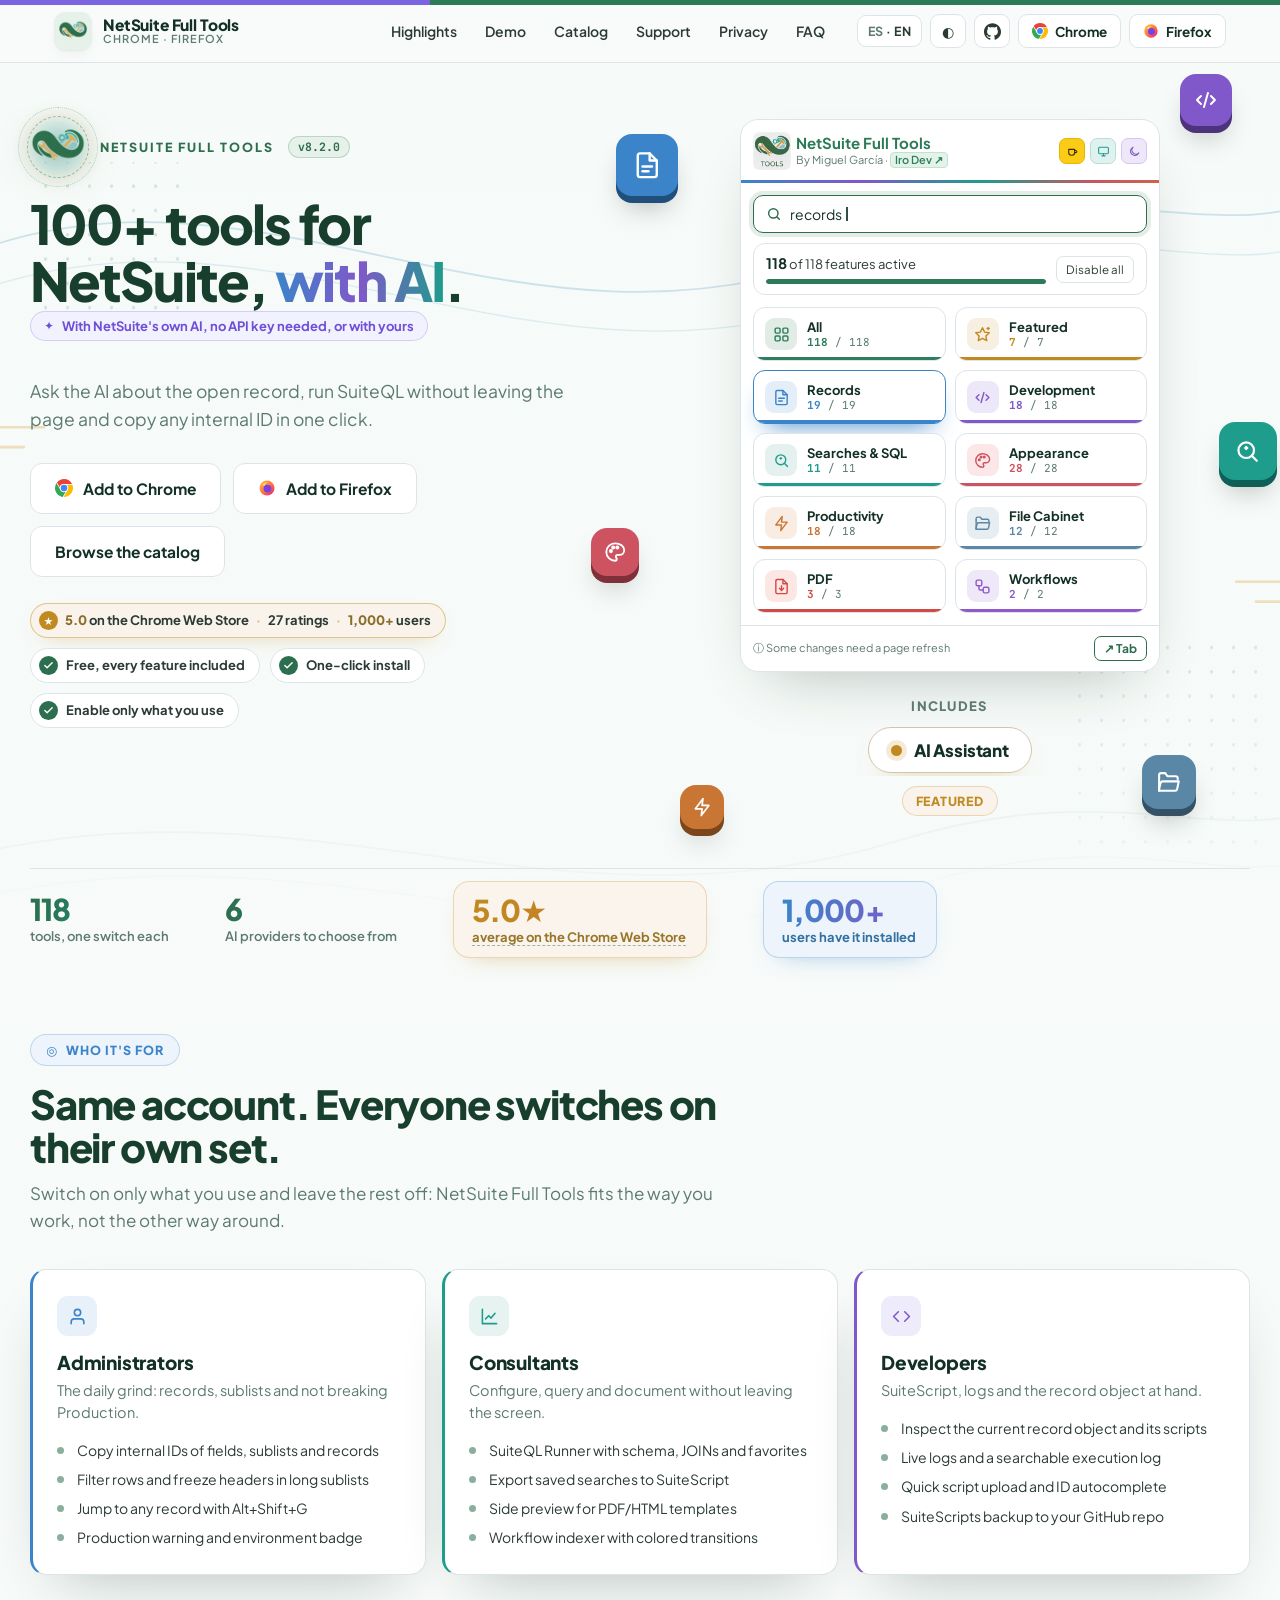
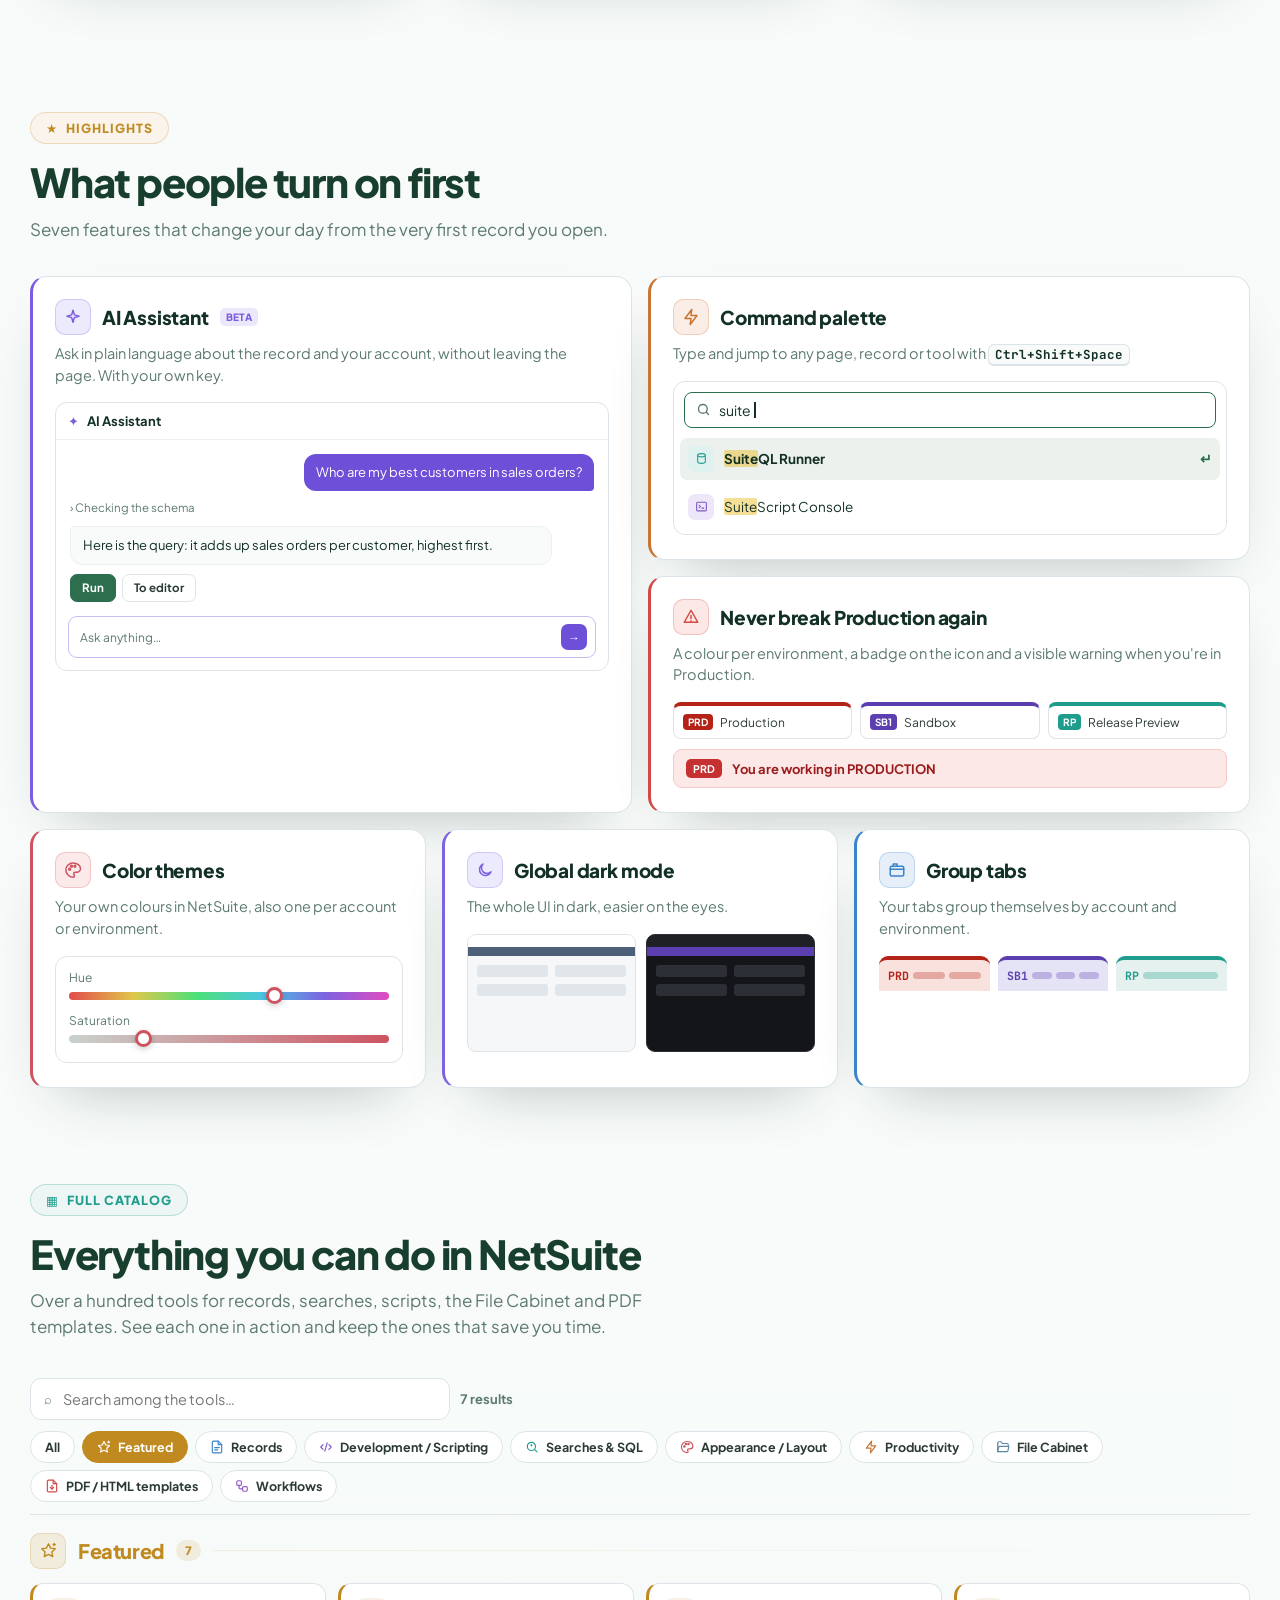
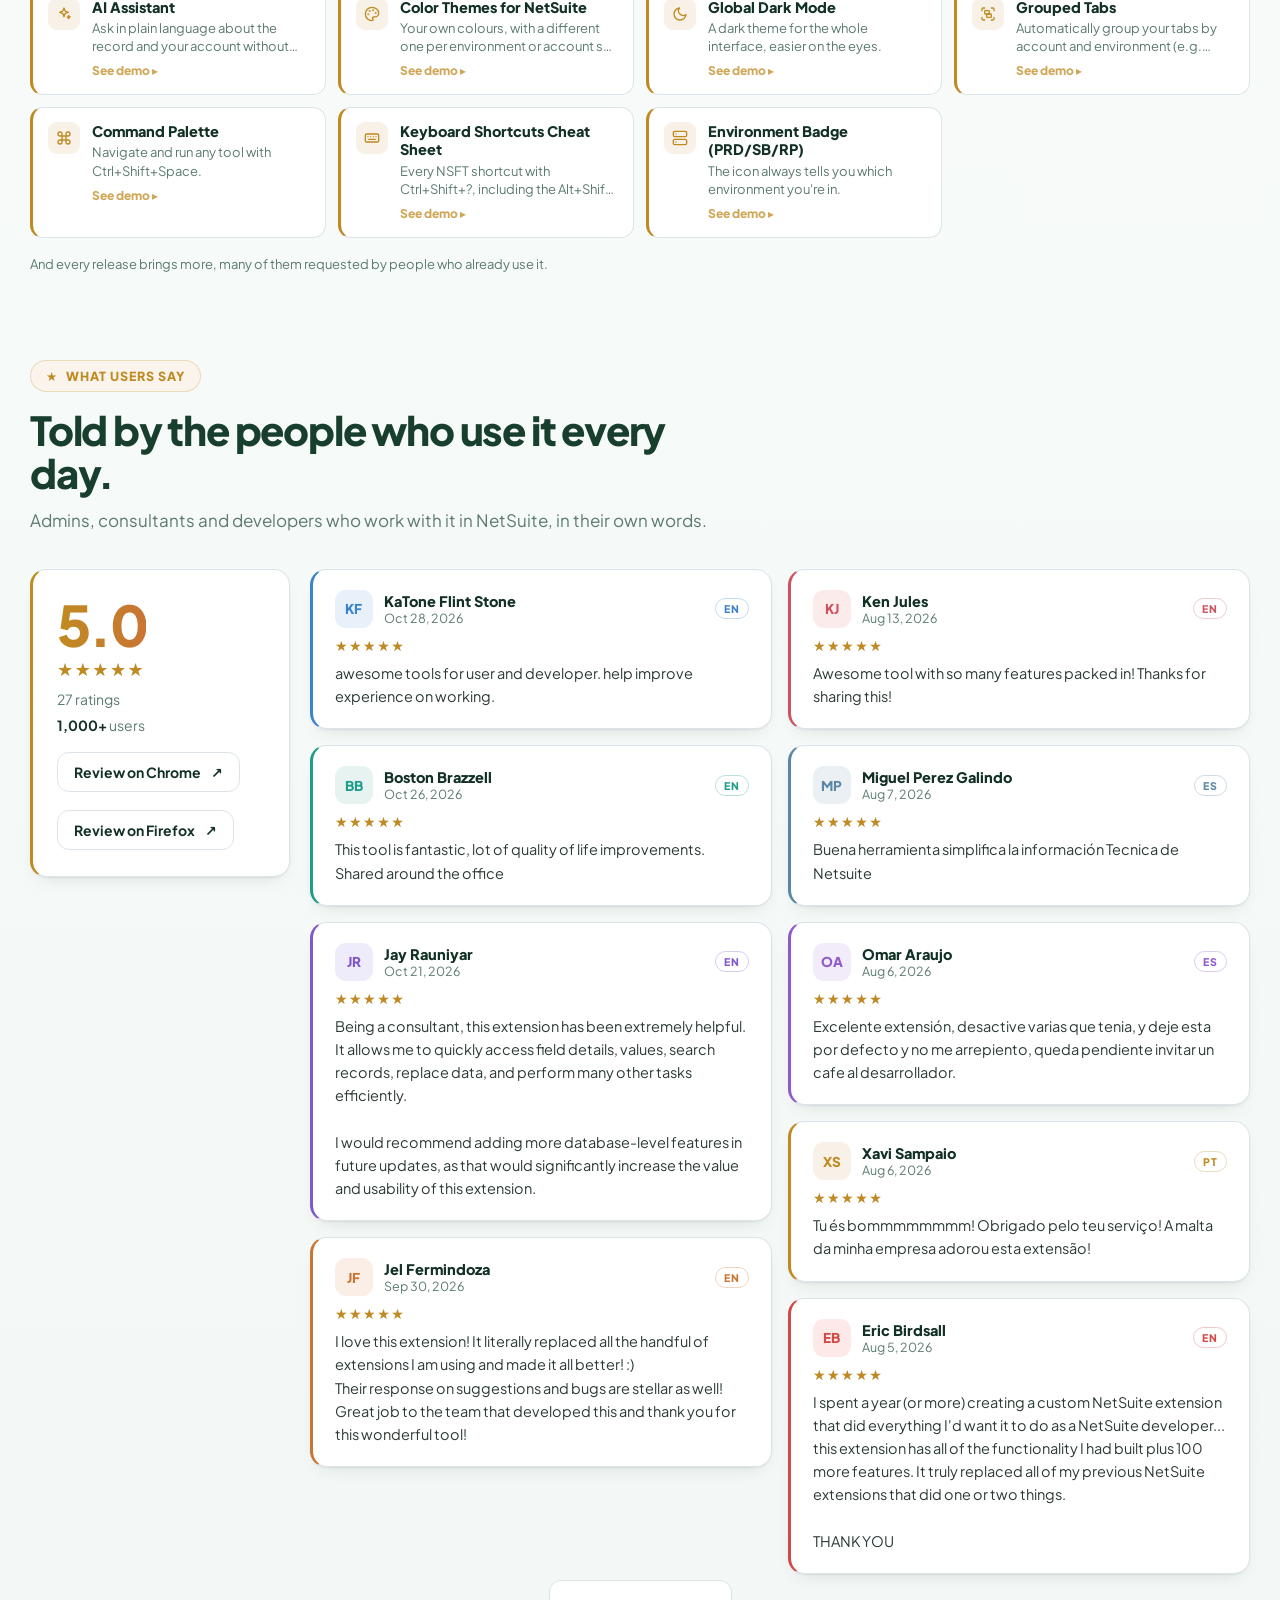
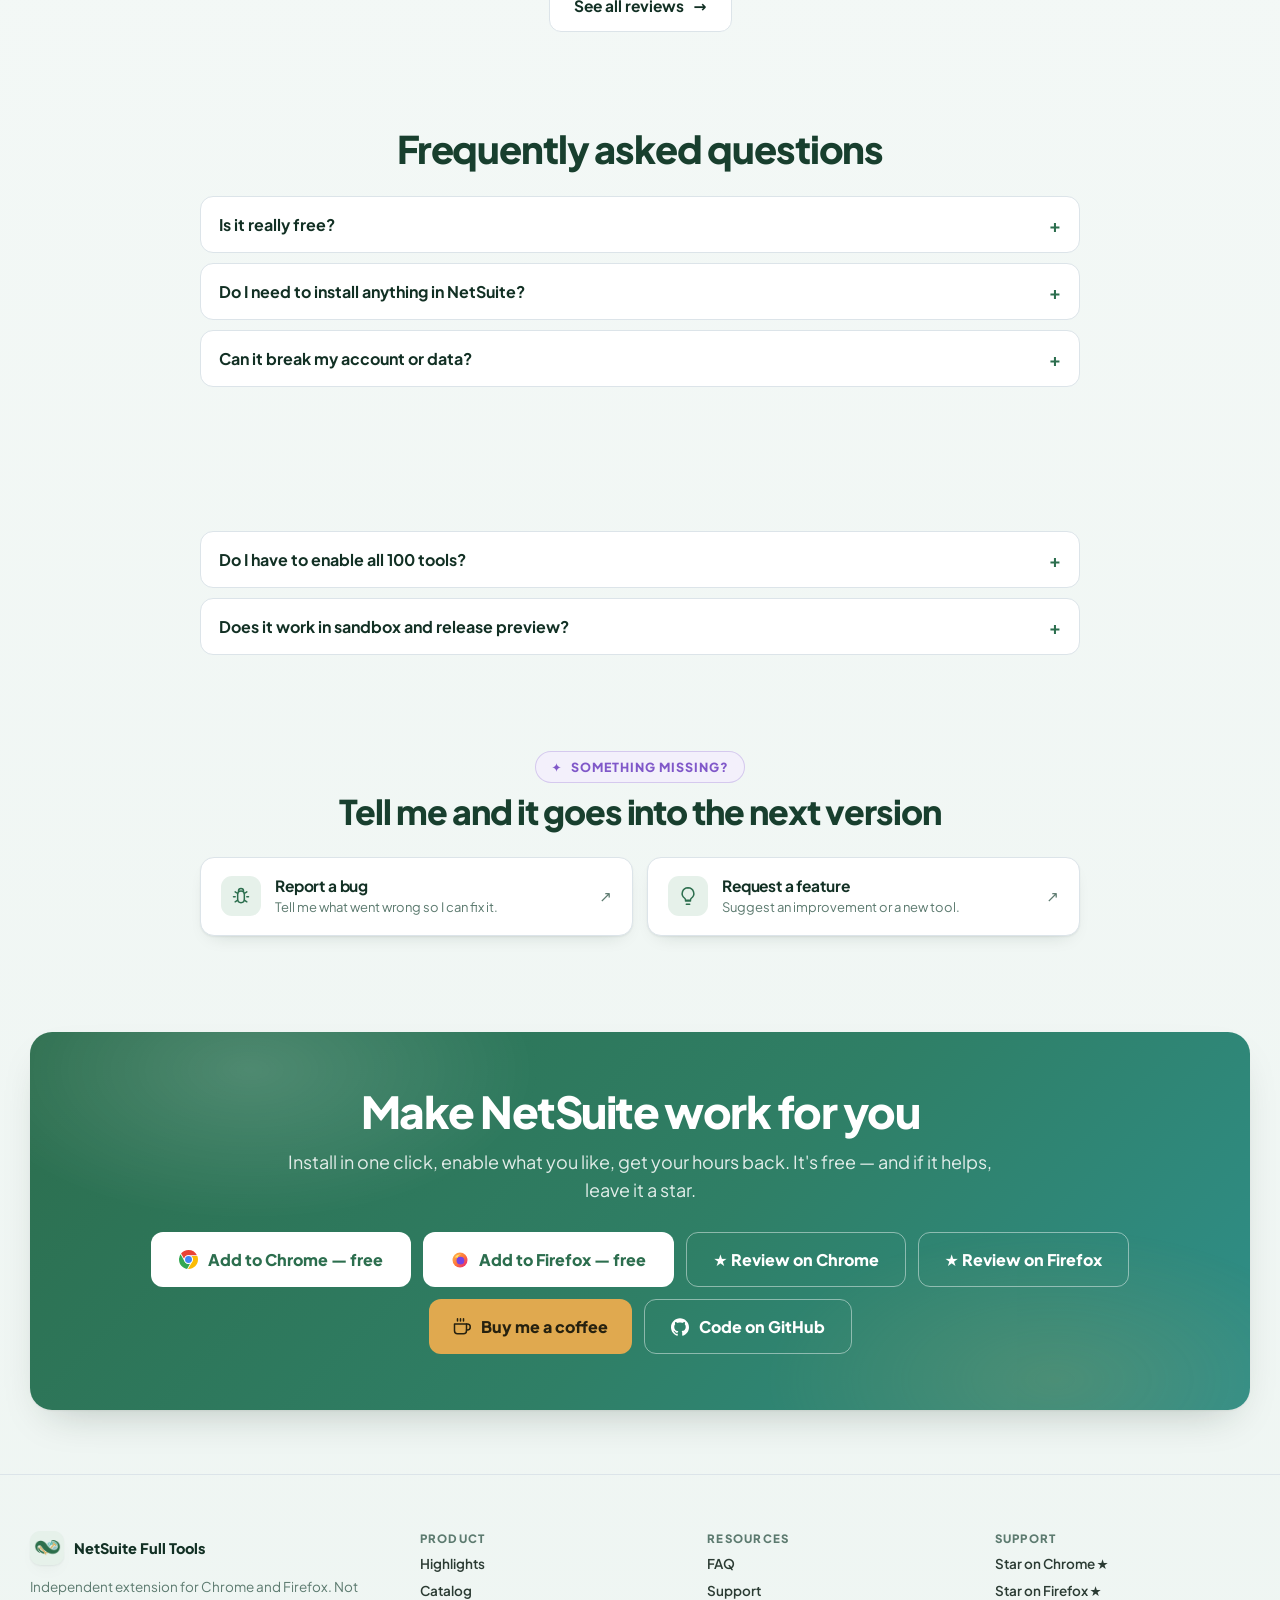
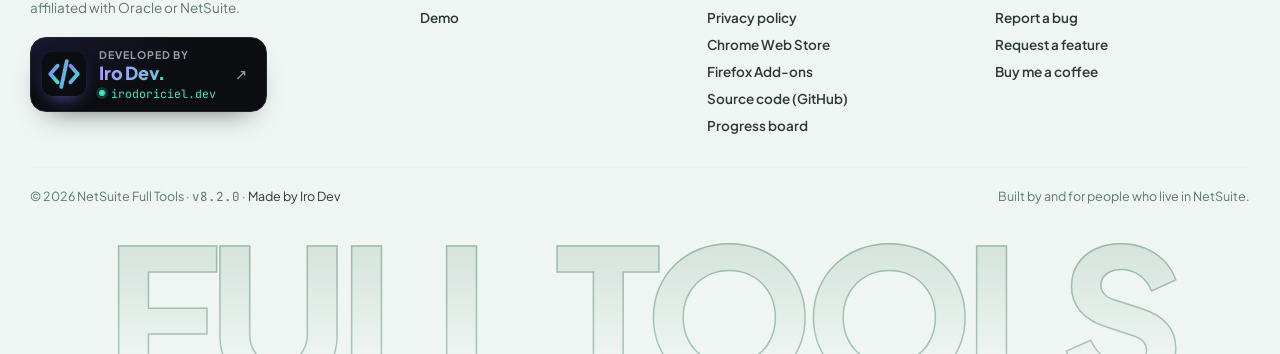
==== commit 8fb3df4d: "Actualiza la landing (v8.2.0)" ====
--- a/public/index.html
+++ b/public/index.html
@@ -111,7 +111,7 @@
               <img src="assets/logo.webp" alt="" width="512" height="512">
             </span>
             <span class="nsft-hero-eyebrow">NetSuite Full Tools</span>
-                        <span class="nsft-hero-ver" title="Versión publicada en la Chrome Web Store">v8.1.1</span>
+                        <span class="nsft-hero-ver" title="Versión publicada en la Chrome Web Store">v8.2.0</span>
           </div>
 
           <h1 data-hero-el="" class="nsft-hero-title">
@@ -488,13 +488,13 @@
       </div>
     </div>
     <div style="max-width:1220px;margin:32px auto 0;padding-top:20px;border-top:1px solid var(--line2);display:flex;justify-content:space-between;gap:16px;flex-wrap:wrap;font-size:12.5px;color:var(--muted);">
-      <span>© 2026 NetSuite Full Tools · <span style="font-family:'JetBrains Mono',monospace;">v8.1.1</span> · <a href="https://irodoriciel.dev" target="_blank" rel="noopener"><span data-l="es">Hecho por Iro Dev</span><span data-l="en">Made by Iro Dev</span></a></span>
+      <span>© 2026 NetSuite Full Tools · <span style="font-family:'JetBrains Mono',monospace;">v8.2.0</span> · <a href="https://irodoriciel.dev" target="_blank" rel="noopener"><span data-l="es">Hecho por Iro Dev</span><span data-l="en">Made by Iro Dev</span></a></span>
       <span><span data-l="es">Hecho por y para gente que vive en NetSuite.</span><span data-l="en">Built by and for people who live in NetSuite.</span></span>
     </div>
     <div class="nsft-watermark" aria-hidden="true">FULL TOOLS</div>
   </footer>
 </div>
-<script>window.NSFT_CATALOG = {"groups":[{"id":"star","icon":"\u003csvg viewBox=\"0 0 24 24\" fill=\"none\" stroke=\"currentColor\" stroke-width=\"2\" stroke-linecap=\"round\" stroke-linejoin=\"round\">\u003cpolygon class=\"g g1\" points=\"12 2.5 15 8.6 21.5 9.5 16.8 14.1 17.9 20.6 12 17.5 6.1 20.6 7.2 14.1 2.5 9.5 9 8.6 12 2.5\">\u003c/polygon>\u003cpath class=\"g spark\" d=\"M20 2v3M18.5 3.5h3\">\u003c/path>\u003c/svg>","color":"#C08A20","nameEs":"Destacados","nameEn":"Featured"},{"id":"reg","icon":"\u003csvg viewBox=\"0 0 24 24\" fill=\"none\" stroke=\"currentColor\" stroke-width=\"2\" stroke-linecap=\"round\" stroke-linejoin=\"round\">\u003cpath d=\"M14 2H6a2 2 0 0 0-2 2v16a2 2 0 0 0 2 2h12a2 2 0 0 0 2-2V8z\">\u003c/path>\u003cpath d=\"M14 2v6h6\">\u003c/path>\u003cline class=\"ln\" x1=\"8\" y1=\"13\" x2=\"16\" y2=\"13\">\u003c/line>\u003cline class=\"ln\" x1=\"8\" y1=\"17\" x2=\"13\" y2=\"17\">\u003c/line>\u003c/svg>","color":"#3B84C9","nameEs":"Registros","nameEn":"Records"},{"id":"dev","icon":"\u003csvg viewBox=\"0 0 24 24\" fill=\"none\" stroke=\"currentColor\" stroke-width=\"2\" stroke-linecap=\"round\" stroke-linejoin=\"round\">\u003cpolyline class=\"g g1\" points=\"7 8 3 12 7 16\">\u003c/polyline>\u003cpolyline class=\"g g2\" points=\"17 8 21 12 17 16\">\u003c/polyline>\u003cline class=\"g g3\" x1=\"14\" y1=\"5\" x2=\"10\" y2=\"19\">\u003c/line>\u003c/svg>","color":"#8058C9","nameEs":"Desarrollo / Scripting","nameEn":"Development / Scripting"},{"id":"sql","icon":"\u003csvg viewBox=\"0 0 24 24\" fill=\"none\" stroke=\"currentColor\" stroke-width=\"2\" stroke-linecap=\"round\" stroke-linejoin=\"round\">\u003cg class=\"g g1\">\u003ccircle cx=\"11\" cy=\"11\" r=\"7\">\u003c/circle>\u003cline x1=\"20.5\" y1=\"20.5\" x2=\"16\" y2=\"16\">\u003c/line>\u003c/g>\u003cpath class=\"g spark\" d=\"M11 8v2M10 9h2\">\u003c/path>\u003c/svg>","color":"#1E9C8C","nameEs":"Búsquedas y SQL","nameEn":"Searches & SQL"},{"id":"ui","icon":"\u003csvg viewBox=\"0 0 24 24\" fill=\"none\" stroke=\"currentColor\" stroke-width=\"2\" stroke-linecap=\"round\" stroke-linejoin=\"round\">\u003cpath d=\"M12 2.5a9.5 9.5 0 1 0 0 19c1.1 0 1.9-.8 1.9-1.9 0-.5-.2-.9-.5-1.3-.3-.3-.5-.8-.5-1.3 0-1.1.8-1.9 1.9-1.9h2.2a5 5 0 0 0 5-5c0-4.2-4.3-7.6-10-7.6z\">\u003c/path>\u003ccircle class=\"dot\" cx=\"7.5\" cy=\"11\" r=\"1.2\">\u003c/circle>\u003ccircle class=\"dot\" cx=\"10\" cy=\"7\" r=\"1.2\">\u003c/circle>\u003ccircle class=\"dot\" cx=\"14.5\" cy=\"7\" r=\"1.2\">\u003c/circle>\u003c/svg>","color":"#CE5361","nameEs":"Apariencia / Layout","nameEn":"Appearance / Layout"},{"id":"prod","icon":"\u003csvg viewBox=\"0 0 24 24\" fill=\"none\" stroke=\"currentColor\" stroke-width=\"2\" stroke-linecap=\"round\" stroke-linejoin=\"round\">\u003cpolygon class=\"g g1\" points=\"13 2 4 14 12 14 11 22 20 10 12 10 13 2\">\u003c/polygon>\u003c/svg>","color":"#C97534","nameEs":"Productividad","nameEn":"Productivity"},{"id":"file","icon":"\u003csvg viewBox=\"0 0 24 24\" fill=\"none\" stroke=\"currentColor\" stroke-width=\"2\" stroke-linecap=\"round\" stroke-linejoin=\"round\">\u003cpath d=\"M3 7V5a2 2 0 0 1 2-2h4l2 3h8a2 2 0 0 1 2 2v1\">\u003c/path>\u003cpath class=\"g flap\" d=\"M3 20h15.5a2 2 0 0 0 1.9-1.4L22 11H6.4a2 2 0 0 0-1.9 1.4L3 18z\">\u003c/path>\u003cline x1=\"3\" y1=\"7\" x2=\"3\" y2=\"20\">\u003c/line>\u003c/svg>","color":"#5B87A6","nameEs":"File Cabinet","nameEn":"File Cabinet"},{"id":"pdf","icon":"\u003csvg viewBox=\"0 0 24 24\" fill=\"none\" stroke=\"currentColor\" stroke-width=\"2\" stroke-linecap=\"round\" stroke-linejoin=\"round\">\u003cpath d=\"M14 2H6a2 2 0 0 0-2 2v16a2 2 0 0 0 2 2h12a2 2 0 0 0 2-2V8z\">\u003c/path>\u003cpath d=\"M14 2v6h6\">\u003c/path>\u003cg class=\"g g1\">\u003cline x1=\"12\" y1=\"11\" x2=\"12\" y2=\"17\">\u003c/line>\u003cpolyline points=\"9 14.5 12 17.5 15 14.5\">\u003c/polyline>\u003c/g>\u003c/svg>","color":"#D14A45","nameEs":"Plantillas PDF / HTML","nameEn":"PDF / HTML templates"},{"id":"wf","icon":"\u003csvg viewBox=\"0 0 24 24\" fill=\"none\" stroke=\"currentColor\" stroke-width=\"2\" stroke-linecap=\"round\" stroke-linejoin=\"round\">\u003crect class=\"g g1\" x=\"3\" y=\"3\" width=\"8\" height=\"8\" rx=\"2\">\u003c/rect>\u003cpath class=\"wire\" d=\"M7 11v4a2 2 0 0 0 2 2h4\">\u003c/path>\u003crect class=\"g g2\" x=\"13\" y=\"13\" width=\"8\" height=\"8\" rx=\"2\">\u003c/rect>\u003c/svg>","color":"#9059C9","nameEs":"Workflows","nameEn":"Workflows"}],"tools":[{"group":"star","nameEs":"Asistente de IA","descEs":"Pregunta en lenguaje natural sobre el registro y tu cuenta sin salir de la página, explica los logs de tus scripts y convierte búsquedas guardadas a SuiteQL (con tu propia clave).","nameEn":"AI Assistant","descEn":"Ask in plain language about the record and your account without leaving the page, explain your script logs and turn saved searches into SuiteQL (bring your own key).","det":{"es":{"lead":"Pregunta sobre el registro y tu cuenta sin salir de la página.","puntos":[["Pregunta en lenguaje natural","sobre el registro abierto"],["Explica los logs","de tus scripts"],["Convierte búsquedas guardadas","a SuiteQL"]],"nota":"Con la IA de NetSuite, sin API key, o con la tuya."},"en":{"lead":"Ask about the record and your account without leaving the page.","puntos":[["Ask in plain language","about the open record"],["Explains the logs","of your scripts"],["Turns saved searches","into SuiteQL"]],"nota":"With NetSuite's own AI, no API key needed, or with yours."}},"pv":"enableAiAssistant","pvNota":{"es":"","en":""},"icon":"\u003csvg viewBox=\"0 0 24 24\" fill=\"none\" stroke=\"currentColor\" stroke-width=\"2\" stroke-linecap=\"round\" stroke-linejoin=\"round\">\u003cpath d=\"M12 3l1.8 4.6L18.5 9.4l-4.7 1.8L12 16l-1.8-4.8L5.5 9.4l4.7-1.8z\"/>\u003cpath d=\"M19 14l.6 1.6 1.6.6-1.6.6L19 19l-.6-1.6-1.6-.6 1.6-.6z\"/>\u003c/svg>"},{"group":"star","nameEs":"Temas de color para NetSuite","descEs":"Tus colores, con uno distinto por entorno o por cuenta para saber de un vistazo dónde estás.","nameEn":"Color Themes for NetSuite","descEn":"Your own colours, with a different one per environment or account so you can tell at a glance where you are.","det":{"es":{"lead":"NetSuite con tus colores.","puntos":[["Elige tus colores","para la barra y los botones"],["Uno por entorno","para distinguir Producción del sandbox"],["Uno por cuenta","si trabajas con varias"]],"nota":""},"en":{"lead":"NetSuite in your own colors.","puntos":[["Pick your colors","for the bar and the buttons"],["One per environment","to tell Production from sandbox"],["One per account","if you work with several"]],"nota":""}},"pv":"enableColorThemes","pvNota":{"es":"","en":""},"icon":"\u003csvg viewBox=\"0 0 24 24\" fill=\"none\" stroke=\"currentColor\" stroke-width=\"2\" stroke-linecap=\"round\" stroke-linejoin=\"round\">\u003ccircle cx=\"13.5\" cy=\"6.5\" r=\".5\"/>\u003ccircle cx=\"17.5\" cy=\"10.5\" r=\".5\"/>\u003ccircle cx=\"8.5\" cy=\"7.5\" r=\".5\"/>\u003ccircle cx=\"6.5\" cy=\"12.5\" r=\".5\"/>\u003cpath d=\"M12 2C6.5 2 2 6.5 2 12s4.5 10 10 10c.93 0 1.65-.75 1.65-1.69 0-.44-.18-.84-.44-1.13-.29-.29-.44-.65-.44-1.13a1.64 1.64 0 0 1 1.67-1.67h2c3.05 0 5.55-2.5 5.55-5.55C21.97 6.01 17.46 2 12 2z\"/>\u003c/svg>"},{"group":"star","nameEs":"Modo oscuro global","descEs":"Un tema oscuro para toda la interfaz, más cómodo para la vista.","nameEn":"Global Dark Mode","descEn":"A dark theme for the whole interface, easier on the eyes.","det":{"es":{"lead":"Toda la interfaz de NetSuite en oscuro.","puntos":[["Más cómodo para la vista","en jornadas largas"],["Un solo interruptor","para todas las páginas"],["También las ventanas","de la extensión"]],"nota":""},"en":{"lead":"The whole NetSuite interface in dark mode.","puntos":[["Easier on the eyes","on long days"],["One switch","for every page"],["The extension's windows","too"]],"nota":""}},"pv":"enableDarkMode","pvNota":{"es":"","en":""},"icon":"\u003csvg viewBox=\"0 0 24 24\" fill=\"none\" stroke=\"currentColor\" stroke-width=\"2\" stroke-linecap=\"round\" stroke-linejoin=\"round\">\u003cpath d=\"M21 12.79A9 9 0 1 1 11.21 3 7 7 0 0 0 21 12.79z\"/>\u003c/svg>"},{"group":"star","nameEs":"Agrupar pestañas","descEs":"Agrupa automáticamente tus pestañas por cuenta y entorno (ej. 123_SB1).","nameEn":"Grouped Tabs","descEn":"Automatically group your tabs by account and environment (e.g. 123_SB1).","det":{"es":{"lead":"Tus pestañas de NetSuite, ordenadas solas.","puntos":[["Agrupa por cuenta y entorno","por ejemplo 123_SB1"],["Cada grupo con su color","para encontrarlo al momento"],["Nombres y colores","a tu gusto"]],"nota":""},"en":{"lead":"Your NetSuite tabs, sorted on their own.","puntos":[["Grouped by account and environment","for example 123_SB1"],["Each group in its own color","so you spot it at once"],["Names and colors","your way"]],"nota":""}},"pv":"enableGroupedTabs","pvNota":{"es":"","en":""},"icon":"\u003csvg viewBox=\"0 0 24 24\" fill=\"none\" stroke=\"currentColor\" stroke-width=\"2\" stroke-linecap=\"round\" stroke-linejoin=\"round\">\u003cpath d=\"M3 7V5a2 2 0 0 1 2-2h2\"/>\u003cpath d=\"M17 3h2a2 2 0 0 1 2 2v2\"/>\u003cpath d=\"M21 17v2a2 2 0 0 1-2 2h-2\"/>\u003cpath d=\"M7 21H5a2 2 0 0 1-2-2v-2\"/>\u003crect x=\"7\" y=\"7\" width=\"7\" height=\"5\" rx=\"1\"/>\u003crect x=\"10\" y=\"12\" width=\"7\" height=\"5\" rx=\"1\"/>\u003c/svg>"},{"group":"star","nameEs":"Paleta de comandos","descEs":"Navega y ejecuta cualquier herramienta con Ctrl+Shift+Espacio.","nameEn":"Command Palette","descEn":"Navigate and run any tool with Ctrl+Shift+Space.","det":{"es":{"lead":"Llega a cualquier sitio de NetSuite escribiendo.","puntos":[["Ctrl+Shift+Espacio","desde cualquier página"],["Páginas, registros y herramientas","del menú de tu cuenta"],["Acciones rápidas","como copiar la URL o pasar a edición"]],"nota":""},"en":{"lead":"Get anywhere in NetSuite by typing.","puntos":[["Ctrl+Shift+Space","from any page"],["Pages, records and tools","from your account's menu"],["Quick actions","like copying the URL or switching to edit"]],"nota":""}},"pv":"enableCommandPalette","pvNota":{"es":"","en":""},"icon":"\u003csvg viewBox=\"0 0 24 24\" fill=\"none\" stroke=\"currentColor\" stroke-width=\"2\" stroke-linecap=\"round\" stroke-linejoin=\"round\">\u003cpath d=\"M18 3a3 3 0 0 0-3 3v12a3 3 0 0 0 3 3 3 3 0 0 0 3-3 3 3 0 0 0-3-3H6a3 3 0 0 0-3 3 3 3 0 0 0 3 3 3 3 0 0 0 3-3V6a3 3 0 0 0-3-3 3 3 0 0 0-3 3 3 3 0 0 0 3 3h12a3 3 0 0 0 3-3 3 3 0 0 0-3-3z\"/>\u003c/svg>"},{"group":"star","nameEs":"Hoja de atajos de teclado","descEs":"Todos los atajos de NSFT con Ctrl+Shift+?, incluidos los de Alt+Shift para abrir cada herramienta (personalizables).","nameEn":"Keyboard Shortcuts Cheat Sheet","descEn":"Every NSFT shortcut with Ctrl+Shift+?, including the Alt+Shift ones that open each tool (rebindable).","det":{"es":{"lead":"Todos los atajos de la extensión, en una sola vista.","puntos":[["Ctrl+Shift+?","en cualquier página de NetSuite"],["Alt+Shift y una letra","abre cada herramienta"],["Cámbialos a tu gusto","desde la propia hoja"]],"nota":""},"en":{"lead":"Every shortcut in the extension, in one view.","puntos":[["Ctrl+Shift+?","on any NetSuite page"],["Alt+Shift and a letter","opens each tool"],["Change them","right from the sheet"]],"nota":""}},"pv":"enableShortcutsCheatsheet","pvNota":{"es":"","en":""},"icon":"\u003csvg viewBox=\"0 0 24 24\" fill=\"none\" stroke=\"currentColor\" stroke-width=\"2\" stroke-linecap=\"round\" stroke-linejoin=\"round\">\u003crect x=\"2\" y=\"6\" width=\"20\" height=\"12\" rx=\"2\"/>\u003cline x1=\"6\" y1=\"10\" x2=\"6.01\" y2=\"10\"/>\u003cline x1=\"10\" y1=\"10\" x2=\"10.01\" y2=\"10\"/>\u003cline x1=\"14\" y1=\"10\" x2=\"14.01\" y2=\"10\"/>\u003cline x1=\"18\" y1=\"10\" x2=\"18.01\" y2=\"10\"/>\u003cline x1=\"7\" y1=\"14\" x2=\"17\" y2=\"14\"/>\u003c/svg>"},{"group":"star","nameEs":"Distintivo de entorno (PRD/SB/RP)","descEs":"El icono te dice siempre en qué entorno estás.","nameEn":"Environment Badge (PRD/SB/RP)","descEn":"The icon always tells you which environment you're in.","det":{"es":{"lead":"Sabe siempre en qué entorno estás.","puntos":[["PRD, SB o RP","en el icono de la extensión"],["Un color por entorno","para no confundirte"],["Aviso en Producción","antes de cambiar nada"]],"nota":""},"en":{"lead":"Always know which environment you're in.","puntos":[["PRD, SB or RP","on the extension icon"],["One color per environment","so you never mix them up"],["A Production warning","before you change anything"]],"nota":""}},"pv":"enableEnvBadge","pvNota":{"es":"","en":""},"icon":"\u003csvg viewBox=\"0 0 24 24\" fill=\"none\" stroke=\"currentColor\" stroke-width=\"2\" stroke-linecap=\"round\" stroke-linejoin=\"round\">\u003crect x=\"2\" y=\"2\" width=\"20\" height=\"8\" rx=\"2\"/>\u003crect x=\"2\" y=\"14\" width=\"20\" height=\"8\" rx=\"2\"/>\u003cline x1=\"6\" y1=\"6\" x2=\"6.01\" y2=\"6\"/>\u003cline x1=\"6\" y1=\"18\" x2=\"6.01\" y2=\"18\"/>\u003c/svg>"},{"group":"reg","nameEs":"Ver objeto del registro","descEs":"Inspecciona y edita el objeto completo del registro en un visor limpio, con vista amigable en forma de ficha.","nameEn":"View Record Object","descEn":"Inspect and edit the full record object in a clean, searchable viewer, with a friendly card-style view.","det":{"es":{"lead":"Mira el registro completo tal como lo ve NetSuite.","puntos":[["Visor limpio","del objeto del registro"],["Vista en forma de ficha","más fácil de leer"],["Con buscador","para encontrar cualquier valor"]],"nota":""},"en":{"lead":"See the whole record exactly as NetSuite holds it.","puntos":[["A clean viewer","for the record object"],["A card-style view","that is easier to read"],["Searchable","to find any value fast"]],"nota":""}},"pv":"enableViewRecordObject","pvNota":{"es":"","en":""},"icon":"\u003csvg viewBox=\"0 0 24 24\" fill=\"none\" stroke=\"currentColor\" stroke-width=\"2\" stroke-linecap=\"round\" stroke-linejoin=\"round\">\u003cpath d=\"M14 2H6a2 2 0 0 0-2 2v16a2 2 0 0 0 2 2h12a2 2 0 0 0 2-2V8z\"/>\u003cpolyline points=\"14 2 14 8 20 8\"/>\u003cline x1=\"9\" y1=\"13\" x2=\"15\" y2=\"13\"/>\u003cline x1=\"9\" y1=\"17\" x2=\"15\" y2=\"17\"/>\u003c/svg>"},{"group":"reg","nameEs":"Ver scripts del registro","descEs":"Todos los scripts y workflows asociados, de un vistazo.","nameEn":"View Record Scripts","descEn":"Every script and workflow tied to the record, at a glance.","det":{"es":{"lead":"Qué scripts y workflows tocan este registro, de un vistazo.","puntos":[["Todos los scripts","asociados al registro"],["También los workflows","que lo afectan"],["Desde el propio registro","sin buscar en otras pantallas"]],"nota":""},"en":{"lead":"See which scripts and workflows touch this record, at a glance.","puntos":[["Every script","tied to the record"],["Workflows too","that affect it"],["From the record itself","no hunting through other screens"]],"nota":""}},"pv":"enableViewScriptedRecord","pvNota":{"es":"","en":""},"icon":"\u003csvg viewBox=\"0 0 24 24\" fill=\"none\" stroke=\"currentColor\" stroke-width=\"2\" stroke-linecap=\"round\" stroke-linejoin=\"round\">\u003cpolyline points=\"16 18 22 12 16 6\"/>\u003cpolyline points=\"8 6 2 12 8 18\"/>\u003c/svg>"},{"group":"reg","nameEs":"Ver logs del registro","descEs":"Los logs de ejecución sin salir de la página, con los scripts del registro ya elegidos y filtros por nivel, texto y fechas.","nameEn":"View Record Logs","descEn":"Execution logs without leaving the page, with the record's scripts preselected and filters by level, text and dates.","det":{"es":{"lead":"Los logs de ejecución, sin salir del registro.","puntos":[["Los scripts del registro","ya elegidos"],["Filtra por nivel y texto","para ir al error"],["Filtra por fechas","y revisa justo ese momento"]],"nota":""},"en":{"lead":"Execution logs, without leaving the record.","puntos":[["The record's scripts","already selected"],["Filter by level and text","to jump to the error"],["Filter by dates","and check that exact moment"]],"nota":""}},"pv":"enableRecordLogsViewer","pvNota":{"es":"","en":""},"icon":"\u003csvg viewBox=\"0 0 24 24\" fill=\"none\" stroke=\"currentColor\" stroke-width=\"2\" stroke-linecap=\"round\" stroke-linejoin=\"round\">\u003cpath d=\"M14 2H6a2 2 0 0 0-2 2v16a2 2 0 0 0 2 2h12a2 2 0 0 0 2-2V8z\"/>\u003cpolyline points=\"14 2 14 8 20 8\"/>\u003cline x1=\"16\" y1=\"13\" x2=\"8\" y2=\"13\"/>\u003cline x1=\"16\" y1=\"17\" x2=\"8\" y2=\"17\"/>\u003cpolyline points=\"10 9 9 9 8 9\"/>\u003c/svg>"},{"group":"reg","nameEs":"Historial del registro","descEs":"Las notas del sistema del registro como línea de tiempo: quién cambió qué, cuándo y desde dónde, agrupado por evento, con buscador y CSV.","nameEn":"Record History","descEn":"The record's system notes as a timeline: who changed what, when and from where, grouped by event, with search and CSV.","det":{"es":{"lead":"Quién cambió qué en un registro, como línea de tiempo.","puntos":[["Quién, qué y cuándo","con el origen del cambio"],["Agrupado por evento","para leerlo sin ruido"],["Buscador y CSV","para filtrar y exportar"]],"nota":""},"en":{"lead":"Who changed what on a record, as a timeline.","puntos":[["Who, what and when","plus where the change came from"],["Grouped by event","so it reads without noise"],["Search and CSV","to filter and export"]],"nota":""}},"pv":"enableRecordHistory","pvNota":{"es":"","en":""},"icon":"\u003csvg viewBox=\"0 0 24 24\" fill=\"none\" stroke=\"currentColor\" stroke-width=\"2\" stroke-linecap=\"round\" stroke-linejoin=\"round\">\u003cline x1=\"6\" y1=\"3\" x2=\"6\" y2=\"21\"/>\u003ccircle cx=\"6\" cy=\"6\" r=\"2\"/>\u003ccircle cx=\"6\" cy=\"12\" r=\"2\"/>\u003ccircle cx=\"6\" cy=\"18\" r=\"2\"/>\u003cline x1=\"11\" y1=\"6\" x2=\"20\" y2=\"6\"/>\u003cline x1=\"11\" y1=\"12\" x2=\"18\" y2=\"12\"/>\u003cline x1=\"11\" y1=\"18\" x2=\"20\" y2=\"18\"/>\u003c/svg>"},{"group":"reg","nameEs":"Plantilla de importación CSV","descEs":"Un CSV listo para importar registros como el abierto, con las etiquetas del formulario como cabeceras y una fila por línea.","nameEn":"CSV Import Template","descEn":"A CSV ready to import records like the open one, with the form labels as headers and one row per line.","det":{"es":{"lead":"Un CSV listo para importar registros como el abierto.","puntos":[["Cabeceras con las etiquetas","del formulario"],["Una fila por línea","del registro"],["Parte del registro abierto","sin armarlo a mano"]],"nota":""},"en":{"lead":"A ready-to-import CSV for records like the open one.","puntos":[["Headers from the form labels","as you see them"],["One row per line","of the record"],["Built from the open record","no manual setup"]],"nota":""}},"pv":"enableCsvImportTemplate","pvNota":{"es":"","en":""},"icon":"\u003csvg viewBox=\"0 0 24 24\" fill=\"none\" stroke=\"currentColor\" stroke-width=\"2\" stroke-linecap=\"round\" stroke-linejoin=\"round\">\u003crect x=\"3\" y=\"3\" width=\"13\" height=\"18\" rx=\"2\"/>\u003cline x1=\"3\" y1=\"9\" x2=\"16\" y2=\"9\"/>\u003cline x1=\"3\" y1=\"15\" x2=\"16\" y2=\"15\"/>\u003cline x1=\"9.5\" y1=\"3\" x2=\"9.5\" y2=\"21\"/>\u003cpolyline points=\"19 9 22 12 19 15\"/>\u003cline x1=\"16\" y1=\"12\" x2=\"22\" y2=\"12\"/>\u003c/svg>"},{"group":"reg","nameEs":"Adjuntos del registro","descEs":"Los archivos adjuntos al registro en una ventana, con vista previa de PDF, imágenes, texto, CSV y Excel, sin ir al Archivador.","nameEn":"Record Attachments","descEn":"The files attached to the record in one window, previewing PDFs, images, text, CSV and Excel without going to the File Cabinet.","det":{"es":{"lead":"Los archivos del registro, a la vista y sin ir al Archivador.","puntos":[["Todos los adjuntos","en una sola ventana"],["Vista previa","de PDF, imágenes y texto"],["También CSV y Excel","sin descargarlos"]],"nota":""},"en":{"lead":"The record's files, in view and without the File Cabinet.","puntos":[["All attachments","in a single window"],["Preview","PDFs, images and text"],["CSV and Excel too","without downloading them"]],"nota":""}},"pv":"enableRecordAttachments","pvNota":{"es":"","en":""},"icon":"\u003csvg viewBox=\"0 0 24 24\" fill=\"none\" stroke=\"currentColor\" stroke-width=\"2\" stroke-linecap=\"round\" stroke-linejoin=\"round\">\u003cpath d=\"M21.4 11.1l-9.2 9.2a6 6 0 0 1-8.5-8.5l9.2-9.2a4 4 0 0 1 5.7 5.7l-9.2 9.2a2 2 0 0 1-2.8-2.8l8.5-8.5\"/>\u003c/svg>"},{"group":"reg","nameEs":"Cargar registro a consola","descEs":"Carga el registro actual en la consola (SS1.0 y SS2.1).","nameEn":"Load Record to Console","descEn":"Load the current record into the console (SS1.0 and SS2.1).","det":{"es":{"lead":"Lleva el registro abierto a la consola con un clic.","puntos":[["Carga el registro actual","en la consola"],["Funciona con SS1.0","y con SS2.1"],["Listo para probar código","sobre datos reales"]],"nota":""},"en":{"lead":"Send the open record to the console in one click.","puntos":[["Loads the current record","into the console"],["Works with SS1.0","and SS2.1"],["Ready to try code","on real data"]],"nota":""}},"pv":"enableLoadRecordConsole","pvNota":{"es":"","en":""},"icon":"\u003csvg viewBox=\"0 0 24 24\" fill=\"none\" stroke=\"currentColor\" stroke-width=\"2\" stroke-linecap=\"round\" stroke-linejoin=\"round\">\u003cpolyline points=\"4 17 10 11 4 5\"/>\u003cline x1=\"12\" y1=\"19\" x2=\"20\" y2=\"19\"/>\u003c/svg>"},{"group":"reg","nameEs":"Menú Opciones de Registro","descEs":"Accesos según el tipo de registro (agregar campo, ver XML o el PDF, copiar la URL o la ruta del menú, Record Trail, Editar y Guardar…); eliges cuáles ofrece y si van en el menú o como botón.","nameEn":"Record Options Menu","descEn":"Shortcuts by record type (add field, view XML or the PDF, copy the URL or the menu path, Record Trail, Edit and Save…); you choose which ones it offers and whether they live in the menu or as buttons.","det":{"es":{"lead":"Accesos útiles según el tipo de registro.","puntos":[["Agregar campo y ver el XML","o el PDF del registro"],["Copiar la URL","o la ruta del menú"],["Tú eliges","qué ofrece y si va en menú o botón"]],"nota":""},"en":{"lead":"Useful shortcuts, matched to the record type.","puntos":[["Add a field and view the XML","or the record's PDF"],["Copy the URL","or the menu path"],["You choose","what it offers, as menu or button"]],"nota":""}},"pv":"enableRecordOptionsMenu","pvNota":{"es":"Las opciones del menú cambian según el registro y según si lo estás viendo o editando: aquí se muestran a modo de ejemplo y no salen todas siempre.","en":"The menu options change depending on the record and on whether you are viewing or editing it: these are shown as an example and not all of them always appear."},"icon":"\u003csvg viewBox=\"0 0 24 24\" fill=\"none\" stroke=\"currentColor\" stroke-width=\"2\" stroke-linecap=\"round\" stroke-linejoin=\"round\">\u003crect x=\"3\" y=\"3\" width=\"18\" height=\"18\" rx=\"2\"/>\u003cpolyline points=\"16 10 12 14 8 10\"/>\u003c/svg>"},{"group":"reg","nameEs":"Ir al record","descEs":"Salta a cualquier registro con Alt+Shift+G por número, tipo o nombre.","nameEn":"Go to Record","descEn":"Jump to any record with Alt+Shift+G by number, type or name.","det":{"es":{"lead":"Salta a cualquier registro sin navegar por menús.","puntos":[["Alt+Shift+G","desde cualquier página"],["Busca por número,","tipo o nombre"],["Directo al registro","sin pasos intermedios"]],"nota":""},"en":{"lead":"Jump to any record without clicking through menus.","puntos":[["Alt+Shift+G","from any page"],["Search by number","type or name"],["Straight to the record","with no extra steps"]],"nota":""}},"pv":"enableGoToRecord","pvNota":{"es":"","en":""},"icon":"\u003csvg viewBox=\"0 0 24 24\" fill=\"none\" stroke=\"currentColor\" stroke-width=\"2\" stroke-linecap=\"round\" stroke-linejoin=\"round\">\u003cline x1=\"5\" y1=\"12\" x2=\"19\" y2=\"12\"/>\u003cpolyline points=\"12 5 19 12 12 19\"/>\u003c/svg>"},{"group":"reg","nameEs":"Registros recientes ampliados","descEs":"Historial completo con buscador y fecha de acceso.","nameEn":"Expanded Recent Records","descEn":"Full history with inline search and access date.","det":{"es":{"lead":"Vuelve a los registros que ya visitaste.","puntos":[["Historial completo","más allá de lo que enseña NetSuite"],["Buscador integrado","para filtrar al escribir"],["Fecha de acceso","de cada registro"]],"nota":""},"en":{"lead":"Get back to the records you already visited.","puntos":[["Full history","beyond what NetSuite shows"],["Built-in search","filters as you type"],["Access date","for every record"]],"nota":""}},"pv":"enableRecentRecords","pvNota":{"es":"","en":""},"icon":"\u003csvg viewBox=\"0 0 24 24\" fill=\"none\" stroke=\"currentColor\" stroke-width=\"2\" stroke-linecap=\"round\" stroke-linejoin=\"round\">\u003cpath d=\"M3 12a9 9 0 1 0 3-6.7\"/>\u003cpolyline points=\"3 4 3 9 8 9\"/>\u003cpolyline points=\"12 7 12 12 15.5 14\"/>\u003c/svg>"},{"group":"reg","nameEs":"Abrir en otro entorno","descEs":"Abre la misma URL en producción, sandbox o release preview conservando ruta y parámetros.","nameEn":"Open in Another Environment","descEn":"Open the same URL in production, sandbox or release preview, keeping path and params.","det":{"es":{"lead":"La misma página, en otro entorno, con un clic.","puntos":[["Producción, sandbox","o release preview"],["Conserva la ruta","y los parámetros"],["Sin reescribir la URL","a mano"]],"nota":""},"en":{"lead":"The same page, in another environment, in one click.","puntos":[["Production, sandbox","or release preview"],["Keeps the path","and the parameters"],["No retyping the URL","by hand"]],"nota":""}},"pv":"enableOpenInOtherEnv","pvNota":{"es":"","en":""},"icon":"\u003csvg viewBox=\"0 0 24 24\" fill=\"none\" stroke=\"currentColor\" stroke-width=\"2\" stroke-linecap=\"round\" stroke-linejoin=\"round\">\u003cpath d=\"M18 13v6a2 2 0 0 1-2 2H5a2 2 0 0 1-2-2V8a2 2 0 0 1 2-2h6\"/>\u003cpolyline points=\"15 3 21 3 21 9\"/>\u003cline x1=\"10\" y1=\"14\" x2=\"21\" y2=\"3\"/>\u003c/svg>"},{"group":"reg","nameEs":"Número de sandbox en el logo","descEs":"Distingue entre varios sandboxes de la misma cuenta.","nameEn":"Sandbox Number on Header Logo","descEn":"Tell multiple sandboxes of the same account apart.","det":{"es":{"lead":"Distingue tus sandboxes de un vistazo.","puntos":[["Número junto al logo","en la cabecera"],["Para cuentas","con varios sandboxes"],["Evita confundirlos","antes de cambiar nada"]],"nota":""},"en":{"lead":"Tell your sandboxes apart at a glance.","puntos":[["A number next to the logo","in the header"],["For accounts","with several sandboxes"],["Avoids mix-ups","before you change anything"]],"nota":""}},"pv":"enableSandboxNumberBadge","pvNota":{"es":"","en":""},"icon":"\u003csvg viewBox=\"0 0 24 24\" fill=\"none\" stroke=\"currentColor\" stroke-width=\"2\" stroke-linecap=\"round\" stroke-linejoin=\"round\">\u003crect x=\"3\" y=\"5\" width=\"18\" height=\"14\" rx=\"2\"/>\u003cpolyline points=\"10.5 10 12.5 8.5 12.5 15.5\"/>\u003cline x1=\"10.5\" y1=\"15.5\" x2=\"14.5\" y2=\"15.5\"/>\u003c/svg>"},{"group":"reg","nameEs":"Copiar IDs internos","descEs":"Copia con un clic IDs de campos, sublistas y registros, y abre desde la sublista la definición del Custom Record dueño.","nameEn":"Copy Internal IDs","descEn":"One-click copy of field, sublist and record IDs, and opens the owning Custom Record definition from a sublist.","det":{"es":{"lead":"Copia los IDs que necesitas con un solo clic.","puntos":[["IDs de campos, sublistas","y registros"],["Un clic","y al portapapeles"],["Desde la sublista","abre su Custom Record dueño"]],"nota":""},"en":{"lead":"Copy the IDs you need in a single click.","puntos":[["Field, sublist","and record IDs"],["One click","straight to the clipboard"],["From a sublist","open its owning Custom Record"]],"nota":""}},"pv":"enableCopyFieldAndSublistIds","pvNota":{"es":"","en":""},"icon":"\u003csvg viewBox=\"0 0 24 24\" fill=\"none\" stroke=\"currentColor\" stroke-width=\"2\" stroke-linecap=\"round\" stroke-linejoin=\"round\">\u003crect x=\"9\" y=\"9\" width=\"13\" height=\"13\" rx=\"2\"/>\u003cpath d=\"M5 15H4a2 2 0 0 1-2-2V4a2 2 0 0 1 2-2h9a2 2 0 0 1 2 2v1\"/>\u003c/svg>"},{"group":"reg","nameEs":"Mostrar información de campos","descEs":"En la ayuda de campo: valor y su lista, ID interno, tipo, historial de cambios y en qué scripts se usa; eliges qué secciones ver.","nameEn":"Show Field Information","descEn":"In field help: value and its list, internal ID, type, change history and which scripts use it; you choose which sections to see.","det":{"es":{"lead":"Todo sobre un campo, en su propia ayuda.","puntos":[["Valor, ID interno y tipo","del campo"],["Historial de cambios","del campo"],["En qué scripts se usa","y eliges qué secciones ver"]],"nota":""},"en":{"lead":"Everything about a field, right in its help.","puntos":[["Value, internal ID and type","of the field"],["Change history","of the field"],["Which scripts use it","and you pick the sections"]],"nota":""}},"pv":"enableSetFieldValues","pvNota":{"es":"","en":""},"icon":"\u003csvg viewBox=\"0 0 24 24\" fill=\"none\" stroke=\"currentColor\" stroke-width=\"2\" stroke-linecap=\"round\" stroke-linejoin=\"round\">\u003ccircle cx=\"12\" cy=\"12\" r=\"9\"/>\u003cline x1=\"12\" y1=\"11\" x2=\"12\" y2=\"16\"/>\u003cline x1=\"12\" y1=\"8\" x2=\"12.01\" y2=\"8\"/>\u003c/svg>"},{"group":"reg","nameEs":"Buscar campo por ID/etiqueta","descEs":"Encuentra cualquier campo con Ctrl+Shift+F.","nameEn":"Find Field by ID/Label","descEn":"Find any field with Ctrl+Shift+F.","det":{"es":{"lead":"Encuentra cualquier campo de la página al escribir.","puntos":[["Ctrl+Shift+F","en el registro abierto"],["Busca por ID","o por etiqueta"],["Sin recorrer el formulario","campo a campo"]],"nota":""},"en":{"lead":"Find any field on the page as you type.","puntos":[["Ctrl+Shift+F","on the open record"],["Search by ID","or by label"],["No scrolling the form","field by field"]],"nota":""}},"pv":"enableFindFieldById","pvNota":{"es":"","en":""},"icon":"\u003csvg viewBox=\"0 0 24 24\" fill=\"none\" stroke=\"currentColor\" stroke-width=\"2\" stroke-linecap=\"round\" stroke-linejoin=\"round\">\u003ccircle cx=\"11\" cy=\"11\" r=\"7\"/>\u003cline x1=\"21\" y1=\"21\" x2=\"16.65\" y2=\"16.65\"/>\u003c/svg>"},{"group":"reg","nameEs":"Vista previa de custom fields al pasar el cursor","descEs":"ID, tipo y valores sin abrir su definición.","nameEn":"Hover Preview for Custom Fields","descEn":"ID, type and values without opening the definition.","det":{"es":{"lead":"Datos de un custom field sin abrir su definición.","puntos":[["Pasa el cursor","sobre el campo"],["ID y tipo","a la vista"],["Valores","sin salir del registro"]],"nota":""},"en":{"lead":"A custom field's details without opening its definition.","puntos":[["Hover","over the field"],["ID and type","right there"],["Values","without leaving the record"]],"nota":""}},"pv":"enableFieldInlinePreview","pvNota":{"es":"","en":""},"icon":"\u003csvg viewBox=\"0 0 24 24\" fill=\"none\" stroke=\"currentColor\" stroke-width=\"2\" stroke-linecap=\"round\" stroke-linejoin=\"round\">\u003cpath d=\"M21 15a2 2 0 0 1-2 2H7l-4 4V5a2 2 0 0 1 2-2h14a2 2 0 0 1 2 2z\"/>\u003cline x1=\"8\" y1=\"9\" x2=\"16\" y2=\"9\"/>\u003cline x1=\"8\" y1=\"13\" x2=\"13\" y2=\"13\"/>\u003c/svg>"},{"group":"reg","nameEs":"Enlaces nativos relacionados","descEs":"Enlaces directos al registro de los campos nativos.","nameEn":"Related Native Links","descEn":"Direct links to native field records.","det":{"es":{"lead":"Salta desde un campo nativo a su registro.","puntos":[["Enlaces directos","en los campos nativos"],["Abre el registro","que hay detrás del campo"],["Sin buscarlo","por los menús"]],"nota":""},"en":{"lead":"Jump from a native field to its record.","puntos":[["Direct links","on native fields"],["Opens the record","behind the field"],["No searching","through menus"]],"nota":""}},"pv":"enableRelatedNativeLinks","pvNota":{"es":"","en":""},"icon":"\u003csvg viewBox=\"0 0 24 24\" fill=\"none\" stroke=\"currentColor\" stroke-width=\"2\" stroke-linecap=\"round\" stroke-linejoin=\"round\">\u003cpath d=\"M10 13a5 5 0 0 0 7.54.54l3-3a5 5 0 0 0-7.07-7.07l-1.72 1.71\"/>\u003cpath d=\"M14 11a5 5 0 0 0-7.54-.54l-3 3a5 5 0 0 0 7.07 7.07l1.71-1.71\"/>\u003c/svg>"},{"group":"reg","nameEs":"Botón Cancelar sin History.Back","descEs":"Vuelve a la vista del registro actual, no a la página anterior.","nameEn":"Cancel Without History.Back","descEn":"Returns to the current record's view, not the previous page.","det":{"es":{"lead":"Cancelar te deja en el registro, no en la página anterior.","puntos":[["Vuelve a la vista","del registro actual"],["Sin saltar atrás","en el historial del navegador"],["Al cancelar","una edición"]],"nota":""},"en":{"lead":"Cancel keeps you on the record, not the previous page.","puntos":[["Returns to the view","of the current record"],["No jumping back","through browser history"],["When you cancel","an edit"]],"nota":""}},"pv":"enableCancelOverride","pvNota":{"es":"","en":""},"icon":"\u003csvg viewBox=\"0 0 24 24\" fill=\"none\" stroke=\"currentColor\" stroke-width=\"2\" stroke-linecap=\"round\" stroke-linejoin=\"round\">\u003cpolyline points=\"9 14 4 9 9 4\"/>\u003cpath d=\"M20 20v-7a4 4 0 0 0-4-4H4\"/>\u003c/svg>"},{"group":"reg","nameEs":"Botón Actualizar sublista","descEs":"Recarga una sublista sin refrescar toda la página.","nameEn":"Refresh Sublist Button","descEn":"Reload a sublist without refreshing the whole page.","det":{"es":{"lead":"Recarga una sublista sin refrescar toda la página.","puntos":[["Botón en la sublista","para actualizarla"],["Solo se recarga","esa sublista"],["Sin perder lo demás","de la página"]],"nota":""},"en":{"lead":"Reload one sublist without refreshing the whole page.","puntos":[["A button on the sublist","to refresh it"],["Only that sublist","reloads"],["Nothing else lost","on the page"]],"nota":""}},"pv":"enableRefreshSublist","pvNota":{"es":"","en":""},"icon":"\u003csvg viewBox=\"0 0 24 24\" fill=\"none\" stroke=\"currentColor\" stroke-width=\"2\" stroke-linecap=\"round\" stroke-linejoin=\"round\">\u003cpolyline points=\"23 4 23 10 17 10\"/>\u003cpolyline points=\"1 20 1 14 7 14\"/>\u003cpath d=\"M3.51 9a9 9 0 0 1 14.85-3.36L23 10M1 14l4.64 4.36A9 9 0 0 0 20.49 15\"/>\u003c/svg>"},{"group":"dev","nameEs":"Editor Avanzado","descEs":"Edita tus archivos con un editor de verdad: autocompletado de SuiteScript con su documentación y governance, ir a la declaración, panel de símbolos, aviso de sintaxis, sugerencias con IA, búsqueda en todo el código de la cuenta y el File Cabinet al lado.","nameEn":"Advanced Editor","descEn":"Edit your files in a real editor: SuiteScript autocomplete with its documentation and governance, go to declaration, a symbols panel, syntax warnings, AI suggestions, search across all the account’s code and the File Cabinet alongside.","det":{"es":{"lead":"Edita tus scripts con un editor de verdad, dentro de NetSuite.","puntos":[["Autocompleta SuiteScript","con su documentación y governance"],["Ir a la declaración","y panel de símbolos"],["Busca en todo el código","de la cuenta, con el File Cabinet al lado"]],"nota":""},"en":{"lead":"Edit your scripts in a real editor, right inside NetSuite.","puntos":[["Autocompletes SuiteScript","with its docs and governance"],["Go to declaration","and a symbols panel"],["Searches all the code","in your account, File Cabinet alongside"]],"nota":""}},"pv":"enableAdvancedEditor","pvNota":{"es":"","en":""},"icon":"\u003csvg viewBox=\"0 0 24 24\" fill=\"none\" stroke=\"currentColor\" stroke-width=\"2\" stroke-linecap=\"round\" stroke-linejoin=\"round\">\u003cpath d=\"M14 2H6a2 2 0 0 0-2 2v16a2 2 0 0 0 2 2h12a2 2 0 0 0 2-2V8z\"/>\u003cpolyline points=\"14 2 14 8 20 8\"/>\u003cpolyline points=\"10 12 8 14.5 10 17\"/>\u003cpolyline points=\"14 12 16 14.5 14 17\"/>\u003c/svg>"},{"group":"dev","nameEs":"Consola de SuiteScript","descEs":"Escribe SuiteScript y ejecútalo al momento con los módulos N/*, con la ayuda de la API mientras escribes y confirmación antes de escribir datos; guarda tus scripts como snippets y lánzalos desde cualquier página.","nameEn":"SuiteScript Console","descEn":"Write SuiteScript and run it right away with the N/* modules, API help as you type and a confirmation before writing data; save your scripts as snippets and run them from any page.","det":{"es":{"lead":"Escribe SuiteScript y ejecútalo al momento, sin desplegar nada.","puntos":[["Ejecuta con los módulos N/*","con ayuda de la API al escribir"],["Confirmación antes de escribir","datos en tu cuenta"],["Guarda snippets","y lánzalos desde cualquier página"]],"nota":""},"en":{"lead":"Write SuiteScript and run it instantly, with nothing to deploy.","puntos":[["Runs with the N/* modules","and API help as you type"],["Asks for confirmation","before writing data"],["Save snippets","and run them from any page"]],"nota":""}},"pv":"enableSuiteScriptConsole","pvNota":{"es":"","en":""},"icon":"\u003csvg viewBox=\"0 0 24 24\" fill=\"none\" stroke=\"currentColor\" stroke-width=\"2\" stroke-linecap=\"round\" stroke-linejoin=\"round\">\u003crect x=\"3\" y=\"4\" width=\"18\" height=\"16\" rx=\"2\"/>\u003cpolyline points=\"7 9 10 12 7 15\"/>\u003cline x1=\"13\" y1=\"15\" x2=\"17\" y2=\"15\"/>\u003c/svg>"},{"group":"dev","nameEs":"Ejecutar Map/Reduce y Scheduled","descEs":"Lanza un script desde su ficha o la Paleta de Comandos, eliges el despliegue y sigues la ejecución hasta que termina.","nameEn":"Run Map/Reduce and Scheduled Scripts","descEn":"Launch a script from its record or the Command Palette, pick the deployment and follow the run until it finishes.","det":{"es":{"lead":"Lanza tus scripts programados sin buscar el despliegue.","puntos":[["Lánzalo desde su ficha","o desde la Paleta de comandos"],["Elige el despliegue","que quieres ejecutar"],["Sigue la ejecución","hasta que termina"]],"nota":""},"en":{"lead":"Launch your scheduled scripts without hunting for the deployment.","puntos":[["Launch it from its record","or the Command Palette"],["Pick the deployment","you want to run"],["Follow the run","until it finishes"]],"nota":""}},"pv":"enableScriptExecute","pvNota":{"es":"","en":""},"icon":"\u003csvg viewBox=\"0 0 24 24\" fill=\"none\" stroke=\"currentColor\" stroke-width=\"2\" stroke-linecap=\"round\" stroke-linejoin=\"round\">\u003ccircle cx=\"12\" cy=\"12\" r=\"9\"/>\u003cpolygon points=\"10 8 16 12 10 16 10 8\"/>\u003c/svg>"},{"group":"dev","nameEs":"Cerrar editor al guardar","descEs":"Cierra la pestaña del editor en cuanto guardas.","nameEn":"Close Editor on Save","descEn":"Closes the editor tab the moment you save.","det":{"es":{"lead":"Guardas y la pestaña del editor se cierra sola.","puntos":[["Cierra la pestaña o ventana","del editor de archivos"],["En cuanto guardas","sin cerrarla a mano"],["Un guardado","y listo"]],"nota":""},"en":{"lead":"You save, and the editor tab closes by itself.","puntos":[["Closes the tab or window","of the file editor"],["The moment you save","no manual closing"],["One save","and you're done"]],"nota":""}},"pv":"enableEditorCloseAfterSave","pvNota":{"es":"","en":""},"icon":"\u003csvg viewBox=\"0 0 24 24\" fill=\"none\" stroke=\"currentColor\" stroke-width=\"2\" stroke-linecap=\"round\" stroke-linejoin=\"round\">\u003cpath d=\"M19 21H5a2 2 0 0 1-2-2V5a2 2 0 0 1 2-2h11l5 5v11a2 2 0 0 1-2 2z\"/>\u003cpolyline points=\"17 21 17 13 7 13 7 21\"/>\u003cpolyline points=\"7 3 7 8 15 8\"/>\u003c/svg>"},{"group":"dev","nameEs":"Abrir archivo en nueva pestaña","descEs":"Enlace directo junto a cada archivo de una página de scripting.","nameEn":"Open File in New Tab","descEn":"Direct link next to each file on a scripting page.","det":{"es":{"lead":"Abre el archivo de un script con un solo clic.","puntos":[["Enlace directo","junto a cada archivo"],["En las páginas de scripting","de NetSuite"],["Se abre en pestaña nueva","sin perder tu sitio"]],"nota":""},"en":{"lead":"Open a script's file with a single click.","puntos":[["A direct link","next to each file"],["On NetSuite's scripting","pages"],["Opens in a new tab","so you keep your place"]],"nota":""}},"pv":"enableEditorOpenInNewTab","pvNota":{"es":"","en":""},"icon":"\u003csvg viewBox=\"0 0 24 24\" fill=\"none\" stroke=\"currentColor\" stroke-width=\"2\" stroke-linecap=\"round\" stroke-linejoin=\"round\">\u003crect x=\"3\" y=\"4\" width=\"18\" height=\"16\" rx=\"2\"/>\u003cline x1=\"3\" y1=\"9\" x2=\"21\" y2=\"9\"/>\u003cline x1=\"12\" y1=\"12\" x2=\"12\" y2=\"18\"/>\u003cline x1=\"9\" y1=\"15\" x2=\"15\" y2=\"15\"/>\u003c/svg>"},{"group":"dev","nameEs":"Embellecer logs","descEs":"Formatea y resalta JSON/SQL en las listas de ejecución.","nameEn":"Prettify Logs","descEn":"Formats and highlights JSON/SQL in execution lists.","det":{"es":{"lead":"Los logs de tus scripts, legibles de un vistazo.","puntos":[["Formatea el JSON","de cada entrada"],["Resalta el SQL","que aparezca en los logs"],["En las listas de ejecución","de los scripts"]],"nota":""},"en":{"lead":"Your script logs, readable at a glance.","puntos":[["Formats the JSON","in each entry"],["Highlights the SQL","that shows up in logs"],["In the execution lists","of your scripts"]],"nota":""}},"pv":"enableLogPrettier","pvNota":{"es":"","en":""},"icon":"\u003csvg viewBox=\"0 0 24 24\" fill=\"none\" stroke=\"currentColor\" stroke-width=\"2\" stroke-linecap=\"round\" stroke-linejoin=\"round\">\u003cpolyline points=\"3 8 7 12 3 16\"/>\u003cline x1=\"21\" y1=\"12\" x2=\"11\" y2=\"12\"/>\u003cline x1=\"21\" y1=\"6\" x2=\"11\" y2=\"6\"/>\u003cline x1=\"21\" y1=\"18\" x2=\"11\" y2=\"18\"/>\u003c/svg>"},{"group":"dev","nameEs":"Botón Full Logs","descEs":"Salta al archivo completo de logs desde un script.","nameEn":"Full Logs Button","descEn":"Jump to the full logs archive from a script.","det":{"es":{"lead":"De un script a todos sus logs en un clic.","puntos":[["Botón en la página","de un script"],["Salta al archivo completo","de logs"],["Sin buscar","entre pantallas de NetSuite"]],"nota":""},"en":{"lead":"From a script to all of its logs in one click.","puntos":[["A button on a script's","page"],["Jumps to the full","logs archive"],["No digging","through NetSuite screens"]],"nota":""}},"pv":"enableFullLogsButton","pvNota":{"es":"","en":""},"icon":"\u003csvg viewBox=\"0 0 24 24\" fill=\"none\" stroke=\"currentColor\" stroke-width=\"2\" stroke-linecap=\"round\" stroke-linejoin=\"round\">\u003cline x1=\"8\" y1=\"6\" x2=\"21\" y2=\"6\"/>\u003cline x1=\"8\" y1=\"12\" x2=\"21\" y2=\"12\"/>\u003cline x1=\"8\" y1=\"18\" x2=\"21\" y2=\"18\"/>\u003cline x1=\"3\" y1=\"6\" x2=\"3.01\" y2=\"6\"/>\u003cline x1=\"3\" y1=\"12\" x2=\"3.01\" y2=\"12\"/>\u003cline x1=\"3\" y1=\"18\" x2=\"3.01\" y2=\"18\"/>\u003c/svg>"},{"group":"dev","nameEs":"Tabla de Programación","descEs":"Enseña la pestaña de programación de un despliegue como una tabla de ajuste y valor.","nameEn":"Schedule Table","descEn":"Shows a deployment’s schedule tab as a table of settings and values.","det":{"es":{"lead":"La programación de un despliegue, clara de un vistazo.","puntos":[["Una tabla","de ajuste y valor"],["En la pestaña Programación","del despliegue"],["De un vistazo","qué tiene puesto"]],"nota":""},"en":{"lead":"A deployment's schedule, clear at a glance.","puntos":[["A table","of settings and values"],["On the deployment's","Schedule tab"],["At a glance,","what it has set"]],"nota":""}},"pv":"enableDeployScheduleSummary","pvNota":{"es":"","en":""},"icon":"\u003csvg viewBox=\"0 0 24 24\" fill=\"none\" stroke=\"currentColor\" stroke-width=\"2\" stroke-linecap=\"round\" stroke-linejoin=\"round\">\u003cpath d=\"M21 7.5V6a2 2 0 0 0-2-2H5a2 2 0 0 0-2 2v14a2 2 0 0 0 2 2h3.5\"/>\u003cline x1=\"16\" y1=\"2\" x2=\"16\" y2=\"6\"/>\u003cline x1=\"8\" y1=\"2\" x2=\"8\" y2=\"6\"/>\u003cline x1=\"3\" y1=\"10\" x2=\"8\" y2=\"10\"/>\u003ccircle cx=\"16\" cy=\"16\" r=\"6\"/>\u003cpolyline points=\"16 14 16 16 17.5 17.2\"/>\u003c/svg>"},{"group":"dev","nameEs":"Execution Log buscable","descEs":"Busca dentro del log del script y expórtalo a CSV o JSON, entero o por páginas; también el log de los registros de integración.","nameEn":"Searchable Execution Log","descEn":"Search inside the script log and export it to CSV or JSON, whole or by pages; integration record logs too.","det":{"es":{"lead":"Encuentra lo que buscas en el log de un script.","puntos":[["Busca dentro del log","del script"],["Exporta a CSV o JSON","entero o por páginas"],["También los logs","de los registros de integración"]],"nota":""},"en":{"lead":"Find what you need in a script's log.","puntos":[["Search inside the log","of the script"],["Export to CSV or JSON","whole or by pages"],["Integration record logs","too"]],"nota":""}},"pv":"enableLogViewer","pvNota":{"es":"","en":""},"icon":"\u003csvg viewBox=\"0 0 24 24\" fill=\"none\" stroke=\"currentColor\" stroke-width=\"2\" stroke-linecap=\"round\" stroke-linejoin=\"round\">\u003cpath d=\"M14 2H6a2 2 0 0 0-2 2v16a2 2 0 0 0 2 2h12a2 2 0 0 0 2-2V8z\"/>\u003cpolyline points=\"14 2 14 8 20 8\"/>\u003ccircle cx=\"11.5\" cy=\"14.5\" r=\"2.5\"/>\u003cline x1=\"13.3\" y1=\"16.3\" x2=\"15.5\" y2=\"18.5\"/>\u003c/svg>"},{"group":"dev","nameEs":"Herramientas de Suitelet","descEs":"Acciones rápidas: Ver Script, Ver Despliegue, Editar Archivo.","nameEn":"Suitelet Tools","descEn":"Quick actions: View Script, View Deployment, Edit File.","det":{"es":{"lead":"Atajos a lo que más usas de un Suitelet.","puntos":[["Ver Script","desde el propio Suitelet"],["Ver Despliegue","sin navegar por menús"],["Editar Archivo","directo desde la página"]],"nota":""},"en":{"lead":"Shortcuts to what you use most on a Suitelet.","puntos":[["View Script","from the Suitelet itself"],["View Deployment","without menu hopping"],["Edit File","straight from the page"]],"nota":""}},"pv":"enableSuiteletTools","pvNota":{"es":"","en":""},"icon":"\u003csvg viewBox=\"0 0 24 24\" fill=\"none\" stroke=\"currentColor\" stroke-width=\"2\" stroke-linecap=\"round\" stroke-linejoin=\"round\">\u003crect x=\"2\" y=\"4\" width=\"20\" height=\"16\" rx=\"2\"/>\u003cline x1=\"2\" y1=\"8\" x2=\"22\" y2=\"8\"/>\u003cline x1=\"6\" y1=\"4\" x2=\"6\" y2=\"8\"/>\u003cline x1=\"10\" y1=\"4\" x2=\"10\" y2=\"8\"/>\u003c/svg>"},{"group":"dev","nameEs":"Subida rápida de scripts","descEs":"Arrastra y suelta el .js en el registro de Script para subirlo al File Cabinet.","nameEn":"Quick Script Upload","descEn":"Drag & drop the .js on the Script record to upload it to the File Cabinet.","det":{"es":{"lead":"Sube un script arrastrando el archivo.","puntos":[["Arrastra y suelta el .js","en el registro de Script"],["Se sube al File Cabinet","directamente"],["Zona de arrastre","en el propio registro"]],"nota":""},"en":{"lead":"Upload a script by dragging the file in.","puntos":[["Drag and drop the .js","onto the Script record"],["Uploads to the File Cabinet","directly"],["A drop zone","on the record itself"]],"nota":""}},"pv":"enableScriptUpload","pvNota":{"es":"","en":""},"icon":"\u003csvg viewBox=\"0 0 24 24\" fill=\"none\" stroke=\"currentColor\" stroke-width=\"2\" stroke-linecap=\"round\" stroke-linejoin=\"round\">\u003cpolyline points=\"16 16 12 12 8 16\"/>\u003cline x1=\"12\" y1=\"12\" x2=\"12\" y2=\"21\"/>\u003cpath d=\"M20.39 18.39A5 5 0 0 0 18 9h-1.26A8 8 0 1 0 3 16.3\"/>\u003c/svg>"},{"group":"dev","nameEs":"Autocompletar IDs de scripts","descEs":"Rellena los IDs según el nombre del archivo .js.","nameEn":"Autofill Script IDs","descEn":"Fills IDs based on the .js filename.","det":{"es":{"lead":"Los IDs de tu script, rellenados a partir del archivo.","puntos":[["Toma el nombre","del archivo .js"],["Rellena los IDs","a partir de ese nombre"],["Menos tecleo","y IDs coherentes"]],"nota":""},"en":{"lead":"Your script's IDs, filled in from the file.","puntos":[["Takes the name","of the .js file"],["Fills in the IDs","based on that name"],["Less typing","and consistent IDs"]],"nota":""}},"pv":"enableScriptAutoName","pvNota":{"es":"","en":""},"icon":"\u003csvg viewBox=\"0 0 24 24\" fill=\"none\" stroke=\"currentColor\" stroke-width=\"2\" stroke-linecap=\"round\" stroke-linejoin=\"round\">\u003cpolyline points=\"4 7 4 4 20 4 20 7\"/>\u003cline x1=\"9\" y1=\"20\" x2=\"15\" y2=\"20\"/>\u003cline x1=\"12\" y1=\"4\" x2=\"12\" y2=\"20\"/>\u003c/svg>"},{"group":"dev","nameEs":"Cargar módulo N en consola","descEs":"Usa N/record, N/search y más desde la consola del navegador.","nameEn":"Load N Module in Console","descEn":"Use N/record, N/search and more from the browser console.","det":{"es":{"lead":"Usa los módulos N/* desde la consola del navegador.","puntos":[["N/record, N/search","y más"],["Módulos de SuiteScript 2","a mano"],["Desde la consola","del navegador"]],"nota":""},"en":{"lead":"Use the N/* modules from the browser console.","puntos":[["N/record, N/search","and more"],["SuiteScript 2 modules","at hand"],["From the browser","console"]],"nota":""}},"pv":"enableLoadNModule","pvNota":{"es":"","en":""},"icon":"\u003csvg viewBox=\"0 0 24 24\" fill=\"none\" stroke=\"currentColor\" stroke-width=\"2\" stroke-linecap=\"round\" stroke-linejoin=\"round\">\u003cline x1=\"16.5\" y1=\"9.4\" x2=\"7.5\" y2=\"4.21\"/>\u003cpath d=\"M21 16V8a2 2 0 0 0-1-1.73l-7-4a2 2 0 0 0-2 0l-7 4A2 2 0 0 0 3 8v8a2 2 0 0 0 1 1.73l7 4a2 2 0 0 0 2 0l7-4A2 2 0 0 0 21 16z\"/>\u003cpolyline points=\"3.27 6.96 12 12.01 20.73 6.96\"/>\u003cline x1=\"12\" y1=\"22.08\" x2=\"12\" y2=\"12\"/>\u003c/svg>"},{"group":"dev","nameEs":"Utilidades de consola (NSFT.*)","descEs":"Atajos en la consola del navegador y en tus snippets: NSFT.fields(), NSFT.sql(), NSFT.search()… (NSFT.help() los lista).","nameEn":"Console Utilities (NSFT.*)","descEn":"Shortcuts in the browser console and your snippets: NSFT.fields(), NSFT.sql(), NSFT.search()… (NSFT.help() lists them).","det":{"es":{"lead":"Atajos listos para la consola y tus snippets.","puntos":[["NSFT.fields(), NSFT.sql()","y NSFT.search()"],["En la consola del navegador","y en tus snippets"],["NSFT.help()","los lista todos"]],"nota":""},"en":{"lead":"Ready-made helpers for the console and your snippets.","puntos":[["NSFT.fields(), NSFT.sql()","and NSFT.search()"],["In the browser console","and in your snippets"],["NSFT.help()","lists them all"]],"nota":""}},"pv":"enableConsoleUtils","pvNota":{"es":"","en":""},"icon":"\u003csvg viewBox=\"0 0 24 24\" fill=\"none\" stroke=\"currentColor\" stroke-width=\"2\" stroke-linecap=\"round\" stroke-linejoin=\"round\">\u003cpath d=\"M14.7 6.3a1 1 0 0 0 0 1.4l1.6 1.6a1 1 0 0 0 1.4 0l3.77-3.77a6 6 0 0 1-7.94 7.94l-6.91 6.91a2.12 2.12 0 0 1-3-3l6.91-6.91a6 6 0 0 1 7.94-7.94l-3.76 3.76z\"/>\u003c/svg>"},{"group":"dev","nameEs":"Embellecer JSON de Suitelets y RESTlets","descEs":"Respuestas JSON como árbol colapsable con buscador, copiar y descargar.","nameEn":"Beautify JSON from Suitelets and RESTlets","descEn":"JSON responses as a collapsible tree with search, copy and download.","det":{"es":{"lead":"Las respuestas JSON de tus scripts, como un árbol legible.","puntos":[["Árbol colapsable","en lugar de texto plano"],["Buscador integrado","dentro de la respuesta"],["Copiar y descargar","el JSON con un clic"]],"nota":""},"en":{"lead":"Your scripts' JSON responses, as a readable tree.","puntos":[["A collapsible tree","instead of plain text"],["Built-in search","inside the response"],["Copy and download","the JSON in one click"]],"nota":""}},"pv":"enableJsonFormatter","pvNota":{"es":"","en":""},"icon":"\u003csvg viewBox=\"0 0 24 24\" fill=\"none\" stroke=\"currentColor\" stroke-width=\"2\" stroke-linecap=\"round\" stroke-linejoin=\"round\">\u003cpath d=\"M8 3H7a2 2 0 0 0-2 2v5a2 2 0 0 1-2 2 2 2 0 0 1 2 2v5a2 2 0 0 0 2 2h1\"/>\u003cpath d=\"M16 21h1a2 2 0 0 0 2-2v-5a2 2 0 0 1 2-2 2 2 0 0 1-2-2V5a2 2 0 0 0-2-2h-1\"/>\u003c/svg>"},{"group":"dev","nameEs":"Panel de rendimiento de la página","descEs":"Cuánto tardó en cargar y en qué se fue el tiempo.","nameEn":"Page Performance Panel","descEn":"How long the page took to load and where the time went.","det":{"es":{"lead":"Descubre por qué una página de NetSuite va lenta.","puntos":[["Cuánto tardó","en cargar la página"],["En qué se fue","el tiempo"],["Ábrelo desde la Paleta","o el menú Herramientas"]],"nota":""},"en":{"lead":"Find out why a NetSuite page is slow.","puntos":[["How long","the page took to load"],["Where the time","went"],["Open it from the Palette","or the Tools menu"]],"nota":""}},"pv":"enablePagePerformance","pvNota":{"es":"","en":""},"icon":"\u003csvg viewBox=\"0 0 24 24\" fill=\"none\" stroke=\"currentColor\" stroke-width=\"2\" stroke-linecap=\"round\" stroke-linejoin=\"round\">\u003cpolyline points=\"22 12 18 12 15 21 9 3 6 12 2 12\"/>\u003c/svg>"},{"group":"dev","nameEs":"Permisos de tu rol","descEs":"Qué permiso de NetSuite necesita cada herramienta, si tu rol lo tiene y la petición lista para el administrador con lo que falte.","nameEn":"Your Role Permissions","descEn":"Which NetSuite permission each tool needs, whether your role has it, and a ready-to-send request for your administrator with what is missing.","det":{"es":{"lead":"Saber qué permisos te faltan, sin adivinar.","puntos":[["Qué permiso necesita","cada herramienta"],["Si tu rol lo tiene","o no"],["Petición lista","para tu administrador"]],"nota":""},"en":{"lead":"Know which permissions you're missing, no guessing.","puntos":[["Which permission","each tool needs"],["Whether your role has it","or not"],["A ready-to-send request","for your administrator"]],"nota":""}},"pv":"enableRolePermissions","pvNota":{"es":"","en":""},"icon":"\u003csvg viewBox=\"0 0 24 24\" fill=\"none\" stroke=\"currentColor\" stroke-width=\"2\" stroke-linecap=\"round\" stroke-linejoin=\"round\">\u003cpath d=\"M12 22s8-4 8-10V5l-8-3-8 3v7c0 6 8 10 8 10z\"/>\u003cpolyline points=\"9 12 11 14 15 10\"/>\u003c/svg>"},{"group":"dev","nameEs":"Respaldo de SuiteScripts a GitHub","descEs":"Sube tus SuiteScripts a tu repositorio (incremental: solo lo que cambió).","nameEn":"Backup SuiteScripts to GitHub","descEn":"Push your SuiteScripts to your repo (incremental: only what changed).","det":{"es":{"lead":"Tus SuiteScripts respaldados en tu propio repositorio.","puntos":[["Sube tus SuiteScripts","a tu repositorio de GitHub"],["Incremental","solo lo que cambió"],["Se abre desde","la Paleta de comandos"]],"nota":"Opcional: necesitas tu repositorio y un token de acceso personal de GitHub."},"en":{"lead":"Your SuiteScripts backed up to your own repository.","puntos":[["Pushes your SuiteScripts","to your GitHub repo"],["Incremental","only what changed"],["Opens from","the Command Palette"]],"nota":"Optional: you need your own repository and a GitHub personal access token."}},"pv":"enableGithubBackup","pvNota":{"es":"","en":""},"icon":"\u003csvg viewBox=\"0 0 24 24\" fill=\"none\" stroke=\"currentColor\" stroke-width=\"2\" stroke-linecap=\"round\" stroke-linejoin=\"round\">\u003cpath d=\"M9 19c-5 1.5-5-2.5-7-3m14 6v-3.87a3.37 3.37 0 0 0-.94-2.61c3.14-.35 6.44-1.54 6.44-7A5.44 5.44 0 0 0 20 4.77 5.07 5.07 0 0 0 19.91 1S18.73.65 16 2.48a13.38 13.38 0 0 0-7 0C6.27.65 5.09 1 5.09 1A5.07 5.07 0 0 0 5 4.77a5.44 5.44 0 0 0-1.5 3.78c0 5.42 3.3 6.61 6.44 7A3.37 3.37 0 0 0 9 18.13V22\"/>\u003c/svg>"},{"group":"sql","nameEs":"SuiteQL Runner","descEs":"Ejecuta SuiteQL en la página, con historial, favoritos, variables, snippets, catálogo de registros con diagrama de relaciones y exportación a CSV, JSON o TSV; si una consulta falla, señala la línea y ofrece corregirla con IA.","nameEn":"SuiteQL Runner","descEn":"Run SuiteQL in-page, with history, favorites, variables, snippets, a records catalog with a relationship diagram and export to CSV, JSON or TSV; when a query fails, it points at the line and offers to fix it with AI.","det":{"es":{"lead":"Ejecuta SuiteQL en NetSuite sin salir de la página.","puntos":[["Historial, favoritos y snippets","de tus consultas"],["Catálogo de registros","con diagrama de relaciones"],["Exporta a CSV, JSON o TSV","y corrige errores con IA"]],"nota":""},"en":{"lead":"Run SuiteQL in NetSuite without leaving the page.","puntos":[["History, favorites and snippets","for your queries"],["A records catalog","with a relationship diagram"],["Export to CSV, JSON or TSV","and fix errors with AI"]],"nota":""}},"pv":"enableSuiteQLRunner","pvNota":{"es":"","en":""},"icon":"\u003csvg viewBox=\"0 0 24 24\" fill=\"none\" stroke=\"currentColor\" stroke-width=\"2\" stroke-linecap=\"round\" stroke-linejoin=\"round\">\u003cellipse cx=\"12\" cy=\"5\" rx=\"9\" ry=\"3\"/>\u003cpath d=\"M3 5v6c0 1.66 4.03 3 9 3s9-1.34 9-3V5\"/>\u003cpath d=\"M3 11v6c0 1.66 4.03 3 9 3s9-1.34 9-3v-6\"/>\u003c/svg>"},{"group":"sql","nameEs":"Exportar búsquedas a SuiteScript","descEs":"Convierte saved searches a SuiteScript 1.0 y 2.0.","nameEn":"Export Search to SuiteScript","descEn":"Turn saved searches into SuiteScript 1.0 and 2.0.","det":{"es":{"lead":"De búsqueda guardada a código SuiteScript.","puntos":[["Convierte saved searches","en código"],["SuiteScript 1.0 y 2.0","a elegir"],["Sin reescribir filtros","y columnas a mano"]],"nota":""},"en":{"lead":"From saved search to SuiteScript code.","puntos":[["Converts saved searches","into code"],["SuiteScript 1.0 and 2.0","your pick"],["No rewriting filters","and columns by hand"]],"nota":""}},"pv":"enableExportSearch","pvNota":{"es":"","en":""},"icon":"\u003csvg viewBox=\"0 0 24 24\" fill=\"none\" stroke=\"currentColor\" stroke-width=\"2\" stroke-linecap=\"round\" stroke-linejoin=\"round\">\u003cpath d=\"M21 15v4a2 2 0 0 1-2 2H5a2 2 0 0 1-2-2v-4\"/>\u003cpolyline points=\"7 10 12 15 17 10\"/>\u003cline x1=\"12\" y1=\"15\" x2=\"12\" y2=\"3\"/>\u003c/svg>"},{"group":"sql","nameEs":"Creación rápida de búsquedas","descEs":"Selector con buscador y enlaces favoritos.","nameEn":"Quick Search Creation","descEn":"Record-type selector with search and favorite links.","det":{"es":{"lead":"Crea una búsqueda eligiendo el tipo de registro más rápido.","puntos":[["Selector con buscador","de tipos de registro"],["Enlaces favoritos","a los que más usas"],["Para crear","nuevas saved searches"]],"nota":""},"en":{"lead":"Create a search by picking the record type faster.","puntos":[["A selector with search","for record types"],["Favorite links","to the ones you use most"],["For creating","new saved searches"]],"nota":""}},"pv":"enableQuickSearchCreation","pvNota":{"es":"","en":""},"icon":"\u003csvg viewBox=\"0 0 24 24\" fill=\"none\" stroke=\"currentColor\" stroke-width=\"2\" stroke-linecap=\"round\" stroke-linejoin=\"round\">\u003ccircle cx=\"11\" cy=\"11\" r=\"7\"/>\u003cline x1=\"21\" y1=\"21\" x2=\"16.65\" y2=\"16.65\"/>\u003cline x1=\"11\" y1=\"8\" x2=\"11\" y2=\"14\"/>\u003cline x1=\"8\" y1=\"11\" x2=\"14\" y2=\"11\"/>\u003c/svg>"},{"group":"sql","nameEs":"Buscador de campos en búsquedas","descEs":"Filtros y búsqueda rápida en los selectores de campos.","nameEn":"Search Fields Finder","descEn":"Filters and quick search in field selectors.","det":{"es":{"lead":"Encuentra el campo que buscas al montar una búsqueda.","puntos":[["Búsqueda rápida","en los selectores de campos"],["Filtros","para acotar la lista"],["Pensado para","búsquedas guardadas"]],"nota":""},"en":{"lead":"Find the field you need when building a search.","puntos":[["Quick search","in the field selectors"],["Filters","to narrow the list"],["Built for","saved searches"]],"nota":""}},"pv":"enableSearchFieldsFinder","pvNota":{"es":"","en":""},"icon":"\u003csvg viewBox=\"0 0 24 24\" fill=\"none\" stroke=\"currentColor\" stroke-width=\"2\" stroke-linecap=\"round\" stroke-linejoin=\"round\">\u003cline x1=\"21\" y1=\"6\" x2=\"3\" y2=\"6\"/>\u003cline x1=\"10\" y1=\"12\" x2=\"3\" y2=\"12\"/>\u003cline x1=\"10\" y1=\"18\" x2=\"3\" y2=\"18\"/>\u003ccircle cx=\"17\" cy=\"15\" r=\"3\"/>\u003cline x1=\"21\" y1=\"19\" x2=\"19.1\" y2=\"17.1\"/>\u003c/svg>"},{"group":"sql","nameEs":"Tipo de resumen en bloque","descEs":"Pone o quita el tipo de resumen (agrupar, sumar, contar…) en todas las columnas de una búsqueda guardada a la vez.","nameEn":"Bulk Summary Type","descEn":"Sets or clears the summary type (group, sum, count…) on every column of a saved search at once.","det":{"es":{"lead":"El tipo de resumen de toda la búsqueda de una vez.","puntos":[["Pon o quita el resumen","en todas las columnas"],["Agrupar, sumar, contar","y más"],["En búsquedas guardadas","sin ir columna por columna"]],"nota":""},"en":{"lead":"Set the summary type for the whole search at once.","puntos":[["Set or clear the summary","on every column"],["Group, sum, count","and more"],["On saved searches","without going column by column"]],"nota":""}},"pv":"enableSearchSummaryBulk","pvNota":{"es":"","en":""},"icon":"\u003csvg viewBox=\"0 0 24 24\" fill=\"none\" stroke=\"currentColor\" stroke-width=\"2\" stroke-linecap=\"round\" stroke-linejoin=\"round\">\u003cpath d=\"M18 7V4H6l6 8-6 8h12v-3\"/>\u003c/svg>"},{"group":"sql","nameEs":"Filtros en bloque","descEs":"En una búsqueda guardada, pones todos los filtros y un botón los aplica de una vez, sin recargar con cada uno.","nameEn":"Batch Search Filters","descEn":"On saved search results, changing a filter no longer reloads the page: set them all and apply them once with a button.","det":{"es":{"lead":"Cambia varios filtros y recarga una sola vez.","puntos":[["Pon todos los filtros","sin recargar con cada uno"],["Un botón los aplica","de una vez"],["En los resultados","de búsquedas guardadas"]],"nota":""},"en":{"lead":"Change several filters and reload just once.","puntos":[["Set all your filters","without a reload for each"],["One button applies them","all at once"],["On the results","of saved searches"]],"nota":""}},"pv":"enableSearchFiltersBatch","pvNota":{"es":"","en":""},"icon":"\u003csvg viewBox=\"0 0 24 24\" fill=\"none\" stroke=\"currentColor\" stroke-width=\"2\" stroke-linecap=\"round\" stroke-linejoin=\"round\">\u003cpolygon points=\"22 3 2 3 10 12.46 10 19 14 21 14 12.46 22 3\"/>\u003c/svg>"},{"group":"sql","nameEs":"Quitar orden de columnas","descEs":"Un botón quita el orden por columna de una lista, búsqueda o sublista y vuelve al de partida.","nameEn":"Clear Column Sort","descEn":"One button clears a column sort on a list, search or sublist and goes back to the original order.","det":{"es":{"lead":"Vuelve al orden original de una lista con un clic.","puntos":[["Un botón quita","el orden por columna"],["Listas, búsquedas","y sublistas"],["Vuelve al orden","de partida"]],"nota":""},"en":{"lead":"Go back to a list's original order in one click.","puntos":[["One button clears","the column sort"],["Lists, searches","and sublists"],["Returns to the","original order"]],"nota":""}},"pv":"enableClearSort","pvNota":{"es":"","en":""},"icon":"\u003csvg viewBox=\"0 0 24 24\" fill=\"none\" stroke=\"currentColor\" stroke-width=\"2\" stroke-linecap=\"round\" stroke-linejoin=\"round\">\u003cpolyline points=\"3 16 7 20 11 16\"/>\u003cline x1=\"7\" y1=\"20\" x2=\"7\" y2=\"4\"/>\u003cpolyline points=\"21 8 17 4 13 8\"/>\u003cline x1=\"17\" y1=\"4\" x2=\"17\" y2=\"20\"/>\u003c/svg>"},{"group":"sql","nameEs":"Exportar mejor las listas","descEs":"Excel con títulos fijos y filtros, CSV con los acentos bien, JSON o copiar la tabla para pegarla en una hoja.","nameEn":"Better List Export","descEn":"Excel with a frozen header and filters, a CSV with the right accents, JSON, or copy the table to paste into a spreadsheet.","det":{"es":{"lead":"Exporta las listas de NetSuite listas para usar.","puntos":[["Excel con títulos fijos","y filtros"],["CSV con los acentos bien","y JSON"],["Copiar la tabla","para pegarla en una hoja"]],"nota":""},"en":{"lead":"Export NetSuite lists ready to use.","puntos":[["Excel with a frozen header","and filters"],["CSV with accents intact","and JSON"],["Copy the table","to paste into a spreadsheet"]],"nota":""}},"pv":"enableBetterExport","pvNota":{"es":"","en":""},"icon":"\u003csvg viewBox=\"0 0 24 24\" fill=\"none\" stroke=\"currentColor\" stroke-width=\"2\" stroke-linecap=\"round\" stroke-linejoin=\"round\">\u003cpath d=\"M14 2H6a2 2 0 0 0-2 2v16a2 2 0 0 0 2 2h12a2 2 0 0 0 2-2V8z\"/>\u003cpolyline points=\"14 2 14 8 20 8\"/>\u003cline x1=\"8\" y1=\"13\" x2=\"10\" y2=\"13\"/>\u003cline x1=\"14\" y1=\"13\" x2=\"16\" y2=\"13\"/>\u003cline x1=\"8\" y1=\"17\" x2=\"10\" y2=\"17\"/>\u003cline x1=\"14\" y1=\"17\" x2=\"16\" y2=\"17\"/>\u003c/svg>"},{"group":"sql","nameEs":"Autocompletar fórmula de búsqueda","descEs":"Sugiere IDs de campo dentro de { } en el editor de fórmulas, resalta la fórmula y avisa de sus errores.","nameEn":"Search Formula Autocomplete","descEn":"Suggests field IDs inside { } in the formula editor, highlights the formula and warns about its errors.","det":{"es":{"lead":"Escribe fórmulas de búsqueda sin recordar los IDs.","puntos":[["Sugiere IDs de campo","dentro de { }"],["Resalta la fórmula","mientras escribes"],["Avisa de sus errores","en el editor de fórmulas"]],"nota":""},"en":{"lead":"Write search formulas without memorizing IDs.","puntos":[["Suggests field IDs","inside { }"],["Highlights the formula","as you type"],["Warns about errors","in the formula editor"]],"nota":""}},"pv":"enableSearchFormulaAutocomplete","pvNota":{"es":"","en":""},"icon":"\u003csvg viewBox=\"0 0 24 24\" fill=\"none\" stroke=\"currentColor\" stroke-width=\"2\" stroke-linecap=\"round\" stroke-linejoin=\"round\">\u003crect x=\"3\" y=\"3\" width=\"18\" height=\"18\" rx=\"2\"/>\u003cpath d=\"M9 17c2 0 2.8-1 2.8-2.8V10c0-2 1-3.3 3.2-3\"/>\u003cline x1=\"9\" y1=\"11.2\" x2=\"14.7\" y2=\"11.2\"/>\u003c/svg>"},{"group":"sql","nameEs":"Visor de respuesta CSV","descEs":"Abre el archivo de respuesta de una importación CSV como tabla editable, para revisar y corregir los errores sin salir de la página.","nameEn":"CSV Response Viewer","descEn":"Opens a CSV import's response file as an editable table, to review and fix errors without leaving the page.","det":{"es":{"lead":"Revisa y corrige los errores de una importación CSV.","puntos":[["Abre la respuesta","como tabla editable"],["Revisa y corrige","los errores"],["Sin salir de la página","de la importación"]],"nota":""},"en":{"lead":"Review and fix the errors of a CSV import.","puntos":[["Opens the response file","as an editable table"],["Review and fix","the errors"],["Without leaving","the import page"]],"nota":""}},"pv":"enableCsvResponseViewer","pvNota":{"es":"","en":""},"icon":"\u003csvg viewBox=\"0 0 24 24\" fill=\"none\" stroke=\"currentColor\" stroke-width=\"2\" stroke-linecap=\"round\" stroke-linejoin=\"round\">\u003crect x=\"3\" y=\"4\" width=\"18\" height=\"16\" rx=\"2\"/>\u003cline x1=\"3\" y1=\"10\" x2=\"21\" y2=\"10\"/>\u003cline x1=\"9\" y1=\"4\" x2=\"9\" y2=\"20\"/>\u003c/svg>"},{"group":"sql","nameEs":"Preview inline de búsquedas","descEs":"Panel inferior con la vista previa sin salir de la página.","nameEn":"Inline Search Preview","descEn":"Bottom panel with the preview without leaving the page.","det":{"es":{"lead":"Mira el resultado de una búsqueda sin salir de ella.","puntos":[["Vista previa","de la búsqueda"],["En un panel inferior","de la misma página"],["Sin salir","de donde estás"]],"nota":""},"en":{"lead":"See a search's results without leaving it.","puntos":[["A preview","of the search"],["In a bottom panel","on the same page"],["Without leaving","where you are"]],"nota":""}},"pv":"enableInSearchPreview","pvNota":{"es":"","en":""},"icon":"\u003csvg viewBox=\"0 0 24 24\" fill=\"none\" stroke=\"currentColor\" stroke-width=\"2\" stroke-linecap=\"round\" stroke-linejoin=\"round\">\u003crect x=\"3\" y=\"3\" width=\"18\" height=\"18\" rx=\"2\"/>\u003cline x1=\"3\" y1=\"15\" x2=\"21\" y2=\"15\"/>\u003c/svg>"},{"group":"ui","nameEs":"Banner de aviso de Producción","descEs":"Un aviso visible cuando trabajas en Producción, para evitar cambios accidentales, donde prefieras.","nameEn":"Production Warning Banner","descEn":"A visible warning when you're in Production, to avoid accidental changes, wherever you prefer.","det":{"es":{"lead":"Evita cambios accidentales donde más duele.","puntos":[["Un aviso visible","de que estás en Producción"],["Colócalo donde prefieras","en la pantalla"],["Menos cambios por error","en la cuenta real"]],"nota":""},"en":{"lead":"Avoid accidental changes where it hurts most.","puntos":[["A visible notice","that you're in Production"],["Place it wherever you like","on the screen"],["Fewer slips","on the live account"]],"nota":""}},"pv":"enableProductionBanner","pvNota":{"es":"","en":""},"icon":"\u003csvg viewBox=\"0 0 24 24\" fill=\"none\" stroke=\"currentColor\" stroke-width=\"2\" stroke-linecap=\"round\" stroke-linejoin=\"round\">\u003cpath d=\"M10.3 3.9 1.8 18a2 2 0 0 0 1.7 3h17a2 2 0 0 0 1.7-3L13.7 3.9a2 2 0 0 0-3.4 0z\"/>\u003cline x1=\"12\" y1=\"9\" x2=\"12\" y2=\"13\"/>\u003cline x1=\"12\" y1=\"17\" x2=\"12.01\" y2=\"17\"/>\u003c/svg>"},{"group":"ui","nameEs":"Versión de NetSuite en el header","descEs":"Muestra el release actual en la barra superior.","nameEn":"NetSuite Version in Header","descEn":"Shows the current release in the top bar.","det":{"es":{"lead":"Sabe qué versión de NetSuite tienes delante.","puntos":[["El release actual","a la vista"],["En la barra superior","de cada página"],["Sin buscarlo","en Ayuda ni en el pie"]],"nota":""},"en":{"lead":"Know which NetSuite release you're on.","puntos":[["The current release","at a glance"],["In the top bar","of every page"],["No digging","through help or the footer"]],"nota":""}},"pv":"enableNetSuiteVersionBadgeBeta","pvNota":{"es":"","en":""},"icon":"\u003csvg viewBox=\"0 0 24 24\" fill=\"none\" stroke=\"currentColor\" stroke-width=\"2\" stroke-linecap=\"round\" stroke-linejoin=\"round\">\u003cpath d=\"M20.59 13.41l-7.17 7.17a2 2 0 0 1-2.83 0L2 12V2h10l8.59 8.59a2 2 0 0 1 0 2.82z\"/>\u003cline x1=\"7\" y1=\"7\" x2=\"7.01\" y2=\"7\"/>\u003c/svg>"},{"group":"ui","nameEs":"Quitar animaciones de NetSuite","descEs":"La interfaz responde al instante.","nameEn":"Remove NetSuite Animations","descEn":"The interface responds instantly.","det":{"es":{"lead":"NetSuite sin esperar a que terminen las animaciones.","puntos":[["Menús y ventanas","sin transiciones"],["La interfaz responde","al instante"],["Menos esperas","en el día a día"]],"nota":""},"en":{"lead":"NetSuite without waiting for animations to finish.","puntos":[["Menus and windows","without transitions"],["The interface responds","instantly"],["Less waiting","every day"]],"nota":""}},"pv":"enableTurboMode","pvNota":{"es":"","en":""},"icon":"\u003csvg viewBox=\"0 0 24 24\" fill=\"none\" stroke=\"currentColor\" stroke-width=\"2\" stroke-linecap=\"round\" stroke-linejoin=\"round\">\u003cpolygon points=\"13 2 3 14 12 14 11 22 21 10 12 10 13 2\"/>\u003c/svg>"},{"group":"ui","nameEs":"Mejorar títulos de página","descEs":"Incluye nombre (tipo) e ID del registro en el título.","nameEn":"Better Page Titles","descEn":"Adds record name (type) and ID to the title.","det":{"es":{"lead":"Pestañas del navegador que dicen qué registro hay dentro.","puntos":[["Nombre del registro","y su tipo"],["Con su ID","en la pestaña"],["Distingue pestañas","abiertas a la vez"]],"nota":""},"en":{"lead":"Browser tabs that say which record is inside.","puntos":[["Record name","and its type"],["With its ID","in the tab"],["Tell apart","tabs open side by side"]],"nota":""}},"pv":"enableBetterPageTitles","pvNota":{"es":"","en":""},"icon":"\u003csvg viewBox=\"0 0 24 24\" fill=\"none\" stroke=\"currentColor\" stroke-width=\"2\" stroke-linecap=\"round\" stroke-linejoin=\"round\">\u003cline x1=\"6\" y1=\"12\" x2=\"18\" y2=\"12\"/>\u003cline x1=\"6\" y1=\"20\" x2=\"6\" y2=\"4\"/>\u003cline x1=\"18\" y1=\"20\" x2=\"18\" y2=\"4\"/>\u003c/svg>"},{"group":"ui","nameEs":"Botón de perfil en cabecera","descEs":"Acceso directo a tu perfil de empleado.","nameEn":"Profile Button in Header","descEn":"A shortcut to your employee profile.","det":{"es":{"lead":"Tu perfil de empleado a un clic.","puntos":[["Un botón en la cabecera","siempre a mano"],["Abre tu perfil","de empleado"],["Un clic","desde cualquier página"]],"nota":""},"en":{"lead":"Your employee profile one click away.","puntos":[["A header button","always within reach"],["Opens your","employee profile"],["One click","from any page"]],"nota":""}},"pv":"enableProfileButton","pvNota":{"es":"","en":""},"icon":"\u003csvg viewBox=\"0 0 24 24\" fill=\"none\" stroke=\"currentColor\" stroke-width=\"2\" stroke-linecap=\"round\" stroke-linejoin=\"round\">\u003cpath d=\"M20 21v-2a4 4 0 0 0-4-4H8a4 4 0 0 0-4 4v2\"/>\u003ccircle cx=\"12\" cy=\"7\" r=\"4\"/>\u003c/svg>"},{"group":"ui","nameEs":"Menú de navegación compacto","descEs":"Reduce el tamaño de los elementos del menú.","nameEn":"Compact Navigation Menu","descEn":"Reduces the size of menu items.","det":{"es":{"lead":"El menú de NetSuite, más compacto.","puntos":[["Elementos del menú","más pequeños"],["Más opciones","visibles a la vez"],["Menos desplazamiento","para llegar a lo que buscas"]],"nota":""},"en":{"lead":"NetSuite's menu, more compact.","puntos":[["Smaller menu","items"],["More options","visible at once"],["Less scrolling","to reach what you need"]],"nota":""}},"pv":"enableSmallerNavigationOptions","pvNota":{"es":"","en":""},"icon":"\u003csvg viewBox=\"0 0 24 24\" fill=\"none\" stroke=\"currentColor\" stroke-width=\"2\" stroke-linecap=\"round\" stroke-linejoin=\"round\">\u003cline x1=\"3\" y1=\"6\" x2=\"21\" y2=\"6\"/>\u003cline x1=\"3\" y1=\"12\" x2=\"21\" y2=\"12\"/>\u003cline x1=\"3\" y1=\"18\" x2=\"21\" y2=\"18\"/>\u003c/svg>"},{"group":"ui","nameEs":"Menú principal más pequeño","descEs":"Ajusta la barra superior con presets y vista previa.","nameEn":"Smaller Main Menu","descEn":"Adjusts the top bar with presets and live preview.","det":{"es":{"lead":"Una barra superior a la medida de tu pantalla.","puntos":[["Barra superior","más ajustada"],["Con presets","para elegir tamaño"],["Vista previa","antes de aplicar"]],"nota":""},"en":{"lead":"A top bar sized for your screen.","puntos":[["A tighter","top bar"],["Presets","to pick a size"],["Live preview","before you apply"]],"nota":""}},"pv":"enableSmallerMainMenu","pvNota":{"es":"","en":""},"icon":"\u003csvg viewBox=\"0 0 24 24\" fill=\"none\" stroke=\"currentColor\" stroke-width=\"2\" stroke-linecap=\"round\" stroke-linejoin=\"round\">\u003crect x=\"3\" y=\"3\" width=\"18\" height=\"18\" rx=\"2\"/>\u003cline x1=\"3\" y1=\"9\" x2=\"21\" y2=\"9\"/>\u003c/svg>"},{"group":"ui","nameEs":"Field groups flotantes","descEs":"Mantiene fijos los títulos de cada grupo al hacer scroll.","nameEn":"Floating Field Groups","descEn":"Keeps each group title pinned as you scroll.","det":{"es":{"lead":"En formularios largos, siempre sabes dónde estás.","puntos":[["Título de cada grupo","fijo al hacer scroll"],["Sabes en qué sección","estás"],["En formularios largos","sin perderte"]],"nota":""},"en":{"lead":"On long forms, always know where you are.","puntos":[["Each group title","pinned as you scroll"],["You know which section","you're in"],["On long forms","without getting lost"]],"nota":""}},"pv":"enableFloatingFieldGroupsBeta","pvNota":{"es":"","en":""},"icon":"\u003csvg viewBox=\"0 0 24 24\" fill=\"none\" stroke=\"currentColor\" stroke-width=\"2\" stroke-linecap=\"round\" stroke-linejoin=\"round\">\u003crect x=\"3\" y=\"3\" width=\"7\" height=\"7\" rx=\"1\"/>\u003crect x=\"3\" y=\"14\" width=\"7\" height=\"7\" rx=\"1\"/>\u003cline x1=\"14\" y1=\"4\" x2=\"21\" y2=\"4\"/>\u003cline x1=\"14\" y1=\"9\" x2=\"21\" y2=\"9\"/>\u003cline x1=\"14\" y1=\"15\" x2=\"21\" y2=\"15\"/>\u003cline x1=\"14\" y1=\"20\" x2=\"21\" y2=\"20\"/>\u003c/svg>"},{"group":"ui","nameEs":"Fijar pestañas","descEs":"La barra de subpestañas se mantiene arriba.","nameEn":"Fixed Tabs","descEn":"The subtab bar stays at the top.","det":{"es":{"lead":"Las subpestañas siempre a mano mientras bajas.","puntos":[["La barra de subpestañas","se queda arriba"],["Cambia de pestaña","sin volver al inicio"],["En registros largos","siempre a mano"]],"nota":""},"en":{"lead":"Subtabs always at hand as you scroll down.","puntos":[["The subtab bar","stays at the top"],["Switch tabs","without scrolling back up"],["On long records","always within reach"]],"nota":""}},"pv":"enableFixedTabs","pvNota":{"es":"","en":""},"icon":"\u003csvg viewBox=\"0 0 24 24\" fill=\"none\" stroke=\"currentColor\" stroke-width=\"2\" stroke-linecap=\"round\" stroke-linejoin=\"round\">\u003cline x1=\"12\" y1=\"17\" x2=\"12\" y2=\"22\"/>\u003cpath d=\"M5 17h14v-1.76a2 2 0 0 0-1.11-1.79l-1.78-.9A2 2 0 0 1 15 10.76V6h1a2 2 0 0 0 0-4H8a2 2 0 0 0 0 4h1v4.76a2 2 0 0 1-1.11 1.79l-1.78.9A2 2 0 0 0 5 15.24z\"/>\u003c/svg>"},{"group":"ui","nameEs":"Listas desplegables compactas","descEs":"Ves más opciones de un vistazo.","nameEn":"Compact Dropdown Lists","descEn":"See more options at a glance.","det":{"es":{"lead":"Ves más opciones de la lista de un vistazo.","puntos":[["Opciones más juntas","en la lista"],["Más opciones","a la vista"],["Menos scroll","dentro del desplegable"]],"nota":""},"en":{"lead":"See more list options at a glance.","puntos":[["Tighter spacing","between options"],["More options","in view"],["Less scrolling","inside the dropdown"]],"nota":""}},"pv":"enableSmallerDropdownOptions","pvNota":{"es":"","en":""},"icon":"\u003csvg viewBox=\"0 0 24 24\" fill=\"none\" stroke=\"currentColor\" stroke-width=\"2\" stroke-linecap=\"round\" stroke-linejoin=\"round\">\u003cpolyline points=\"7 20 12 15 17 20\"/>\u003cpolyline points=\"7 4 12 9 17 4\"/>\u003c/svg>"},{"group":"ui","nameEs":"Dropdowns más anchos","descEs":"Los textos largos ya no se cortan.","nameEn":"Wider Dropdowns","descEn":"Long texts are no longer truncated.","det":{"es":{"lead":"Los textos largos ya no se cortan.","puntos":[["Desplegables más anchos","donde se cortaba"],["Textos largos","completos"],["Lees el texto entero","sin pasar el ratón por encima"]],"nota":""},"en":{"lead":"Long texts are no longer cut off.","puntos":[["Wider dropdowns","where text was cut"],["Long texts","shown in full"],["Read the whole text","without hovering over it"]],"nota":""}},"pv":"enableDropdownSizeBeta","pvNota":{"es":"","en":""},"icon":"\u003csvg viewBox=\"0 0 24 24\" fill=\"none\" stroke=\"currentColor\" stroke-width=\"2\" stroke-linecap=\"round\" stroke-linejoin=\"round\">\u003cpolyline points=\"18 8 22 12 18 16\"/>\u003cpolyline points=\"6 8 2 12 6 16\"/>\u003cline x1=\"2\" y1=\"12\" x2=\"22\" y2=\"12\"/>\u003c/svg>"},{"group":"ui","nameEs":"Fijar cabeceras de sublista","descEs":"Cabeceras visibles al hacer scroll vertical.","nameEn":"Fixed Sublist Headers","descEn":"Headers stay visible on vertical scroll.","det":{"es":{"lead":"Las cabeceras no desaparecen al bajar.","puntos":[["Cabeceras visibles","al hacer scroll vertical"],["Sabes qué columna","estás leyendo"],["En sublistas largas","sin perder el hilo"]],"nota":""},"en":{"lead":"Headers don't vanish as you scroll down.","puntos":[["Headers stay visible","on vertical scroll"],["Know which column","you're reading"],["In long sublists","without losing track"]],"nota":""}},"pv":"enableFixedSublistHeaders","pvNota":{"es":"","en":""},"icon":"\u003csvg viewBox=\"0 0 24 24\" fill=\"none\" stroke=\"currentColor\" stroke-width=\"2\" stroke-linecap=\"round\" stroke-linejoin=\"round\">\u003cline x1=\"5\" y1=\"3\" x2=\"19\" y2=\"3\"/>\u003cpolyline points=\"18 13 12 7 6 13\"/>\u003cline x1=\"12\" y1=\"7\" x2=\"12\" y2=\"21\"/>\u003c/svg>"},{"group":"ui","nameEs":"Cabeceras de sublista compactas","descEs":"Sin salto de línea.","nameEn":"Compact Sublist Headers","descEn":"No line wrapping.","det":{"es":{"lead":"Cabeceras de sublista en una sola línea.","puntos":[["Cabeceras en una línea","sin saltos"],["Tabla más limpia","y más ajustada"],["Más columnas","visibles a la vez"]],"nota":""},"en":{"lead":"Sublist headers on a single line.","puntos":[["Headers on one line","with no wrapping"],["A cleaner table","and a tighter fit"],["More columns","visible at once"]],"nota":""}},"pv":"enableSmallerSublistHeaders","pvNota":{"es":"","en":""},"icon":"\u003csvg viewBox=\"0 0 24 24\" fill=\"none\" stroke=\"currentColor\" stroke-width=\"2\" stroke-linecap=\"round\" stroke-linejoin=\"round\">\u003cpolyline points=\"4 14 10 14 10 20\"/>\u003cpolyline points=\"20 10 14 10 14 4\"/>\u003cline x1=\"14\" y1=\"10\" x2=\"21\" y2=\"3\"/>\u003cline x1=\"3\" y1=\"21\" x2=\"10\" y2=\"14\"/>\u003c/svg>"},{"group":"ui","nameEs":"Fijar columna de sublista","descEs":"La primera columna se mantiene visible al hacer scroll horizontal.","nameEn":"Fixed Sublist Column","descEn":"The first column stays visible on horizontal scroll.","det":{"es":{"lead":"Sublistas anchas sin perder la primera columna.","puntos":[["La primera columna","siempre visible"],["Con scroll horizontal","no pierdes la referencia"],["En sublistas anchas","sabes de qué línea hablas"]],"nota":""},"en":{"lead":"Wide sublists without losing the first column.","puntos":[["The first column","always visible"],["On horizontal scroll","you keep your reference"],["In wide sublists","you know which line is which"]],"nota":""}},"pv":"enableFixedSublistColumn","pvNota":{"es":"","en":""},"icon":"\u003csvg viewBox=\"0 0 24 24\" fill=\"none\" stroke=\"currentColor\" stroke-width=\"2\" stroke-linecap=\"round\" stroke-linejoin=\"round\">\u003cline x1=\"3\" y1=\"19\" x2=\"3\" y2=\"5\"/>\u003cpolyline points=\"13 6 7 12 13 18\"/>\u003cline x1=\"7\" y1=\"12\" x2=\"21\" y2=\"12\"/>\u003c/svg>"},{"group":"ui","nameEs":"Números de línea en sublists","descEs":"Columna con el número de fila.","nameEn":"Sublist Line Numbers","descEn":"A row-number column.","det":{"es":{"lead":"Cada línea de la sublista, numerada.","puntos":[["Una columna extra","con el número de fila"],["Referencia clara","para hablar de una línea"],["En las sublistas","de tus registros"]],"nota":""},"en":{"lead":"Every sublist line, numbered.","puntos":[["An extra column","with the row number"],["A clear reference","to talk about a line"],["On the sublists","of your records"]],"nota":""}},"pv":"enableSublistLineNumbersBeta","pvNota":{"es":"","en":""},"icon":"\u003csvg viewBox=\"0 0 24 24\" fill=\"none\" stroke=\"currentColor\" stroke-width=\"2\" stroke-linecap=\"round\" stroke-linejoin=\"round\">\u003cline x1=\"10\" y1=\"6\" x2=\"21\" y2=\"6\"/>\u003cline x1=\"10\" y1=\"12\" x2=\"21\" y2=\"12\"/>\u003cline x1=\"10\" y1=\"18\" x2=\"21\" y2=\"18\"/>\u003cpath d=\"M4 6h1v4\"/>\u003cpath d=\"M4 10h2\"/>\u003cpath d=\"M6 18H4c0-1 2-2 2-3s-1-1.5-2-1\"/>\u003c/svg>"},{"group":"ui","nameEs":"Filtrar filas de sublistas","descEs":"Caja de búsqueda para encontrar líneas al instante.","nameEn":"Filter Sublist Rows","descEn":"A search box to find lines instantly.","det":{"es":{"lead":"Encuentra una línea en sublistas largas al momento.","puntos":[["Caja de búsqueda","sobre la sublista"],["Encuentra líneas","al instante"],["Escribe y filtra","sin recorrer cientos de filas"]],"nota":""},"en":{"lead":"Find a line in long sublists instantly.","puntos":[["A search box","above the sublist"],["Finds lines","instantly"],["Type and filter","without scanning hundreds of rows"]],"nota":""}},"pv":"enableSublistFilter","pvNota":{"es":"","en":""},"icon":"\u003csvg viewBox=\"0 0 24 24\" fill=\"none\" stroke=\"currentColor\" stroke-width=\"2\" stroke-linecap=\"round\" stroke-linejoin=\"round\">\u003cline x1=\"3\" y1=\"6\" x2=\"21\" y2=\"6\"/>\u003cline x1=\"7\" y1=\"12\" x2=\"17\" y2=\"12\"/>\u003cline x1=\"10\" y1=\"18\" x2=\"14\" y2=\"18\"/>\u003c/svg>"},{"group":"ui","nameEs":"IDs de línea en sublistas","descEs":"El id único y estable de cada línea, ideal para scripting.","nameEn":"Sublist Line IDs","descEn":"Each line's unique, stable id, ideal for scripting.","det":{"es":{"lead":"El id de cada línea, a la vista para tus scripts.","puntos":[["El id de cada línea","a la vista"],["Único y estable","aunque cambie el orden"],["Ideal para scripting","y depuración"]],"nota":""},"en":{"lead":"Each line's id, in view for your scripts.","puntos":[["Each line's id","in view"],["Unique and stable","even if the order changes"],["Ideal for scripting","and debugging"]],"nota":""}},"pv":"enableSublistLineIds","pvNota":{"es":"","en":""},"icon":"\u003csvg viewBox=\"0 0 24 24\" fill=\"none\" stroke=\"currentColor\" stroke-width=\"2\" stroke-linecap=\"round\" stroke-linejoin=\"round\">\u003ccircle cx=\"7.5\" cy=\"15.5\" r=\"5.5\"/>\u003cline x1=\"21\" y1=\"2\" x2=\"11.4\" y2=\"11.6\"/>\u003cpolyline points=\"15.5 7.5 18.5 10.5 22 7 19 4\"/>\u003c/svg>"},{"group":"ui","nameEs":"Paginado rápido en sublists","descEs":"Botones y atajos para navegar páginas.","nameEn":"Quick Sublist Paging","descEn":"Buttons and shortcuts to navigate pages.","det":{"es":{"lead":"Recorre las páginas de una sublista sin esfuerzo.","puntos":[["Botones para navegar","entre páginas"],["Atajos de teclado","para pasar de página"],["Menos clics","en sublistas con muchas páginas"]],"nota":""},"en":{"lead":"Flip through sublist pages with ease.","puntos":[["Buttons to move","between pages"],["Keyboard shortcuts","to change page"],["Fewer clicks","in multi-page sublists"]],"nota":""}},"pv":"enableSublistPagingBeta","pvNota":{"es":"","en":""},"icon":"\u003csvg viewBox=\"0 0 24 24\" fill=\"none\" stroke=\"currentColor\" stroke-width=\"2\" stroke-linecap=\"round\" stroke-linejoin=\"round\">\u003cpolygon points=\"5 4 15 12 5 20 5 4\"/>\u003cline x1=\"19\" y1=\"5\" x2=\"19\" y2=\"19\"/>\u003c/svg>"},{"group":"ui","nameEs":"Páginas de error más legibles","descEs":"Mejor diseño en las pantallas de error.","nameEn":"Cleaner Error Pages","descEn":"Better design on error screens.","det":{"es":{"lead":"Los errores de NetSuite, por fin legibles.","puntos":[["Mejor diseño","en las pantallas de error"],["El mensaje se lee","de un vistazo"],["Menos ruido","al buscar qué falló"]],"nota":""},"en":{"lead":"NetSuite errors, finally readable.","puntos":[["Better design","on error screens"],["The message reads","at a glance"],["Less noise","when finding what failed"]],"nota":""}},"pv":"enableErrorPagePolishBeta","pvNota":{"es":"","en":""},"icon":"\u003csvg viewBox=\"0 0 24 24\" fill=\"none\" stroke=\"currentColor\" stroke-width=\"2\" stroke-linecap=\"round\" stroke-linejoin=\"round\">\u003ccircle cx=\"12\" cy=\"12\" r=\"10\"/>\u003cline x1=\"12\" y1=\"8\" x2=\"12\" y2=\"12\"/>\u003cline x1=\"12\" y1=\"16\" x2=\"12.01\" y2=\"16\"/>\u003c/svg>"},{"group":"ui","nameEs":"Multi-select jerárquico","descEs":"Indenta las opciones según su jerarquía Padre : Hijo.","nameEn":"Hierarchical Multi-select","descEn":"Indents options by their Parent : Child hierarchy.","det":{"es":{"lead":"Las listas multi-select, con su jerarquía visible.","puntos":[["Opciones indentadas","según su jerarquía"],["Padre : Hijo","se ve de un vistazo"],["Elige la rama correcta","sin confundirte"]],"nota":""},"en":{"lead":"Multi-select lists with their hierarchy in view.","puntos":[["Options indented","by hierarchy"],["Parent : Child","clear at a glance"],["Pick the right branch","without mix-ups"]],"nota":""}},"pv":"enableMultiselectHierarchyBeta","pvNota":{"es":"","en":""},"icon":"\u003csvg viewBox=\"0 0 24 24\" fill=\"none\" stroke=\"currentColor\" stroke-width=\"2\" stroke-linecap=\"round\" stroke-linejoin=\"round\">\u003cline x1=\"21\" y1=\"12\" x2=\"13\" y2=\"12\"/>\u003cline x1=\"21\" y1=\"6\" x2=\"8\" y2=\"6\"/>\u003cline x1=\"21\" y1=\"18\" x2=\"13\" y2=\"18\"/>\u003cpath d=\"M3 6v4a2 2 0 0 0 2 2h3\"/>\u003cpath d=\"M3 10v6a2 2 0 0 0 2 2h3\"/>\u003c/svg>"},{"group":"ui","nameEs":"Contador en multi-select","descEs":"Muestra \"N / N\" seleccionados junto al label, también en las listas grandes que NetSuite trae bajo demanda.","nameEn":"Multi-select Counter","descEn":"Shows \"N / N\" selected next to the label, also on the large lists NetSuite loads on demand.","det":{"es":{"lead":"Sabe cuántas opciones llevas marcadas.","puntos":[["Cuántas llevas marcadas","junto a la etiqueta"],["También en listas grandes","que NetSuite trae bajo demanda"],["Sin contar","a mano"]],"nota":""},"en":{"lead":"Know how many options you've selected.","puntos":[["How many you've picked","next to the label"],["Also on large lists","NetSuite loads on demand"],["No counting","by hand"]],"nota":""}},"pv":"enableMultiselectCounterBeta","pvNota":{"es":"","en":""},"icon":"\u003csvg viewBox=\"0 0 24 24\" fill=\"none\" stroke=\"currentColor\" stroke-width=\"2\" stroke-linecap=\"round\" stroke-linejoin=\"round\">\u003cpolyline points=\"3 17 5 19 9 15\"/>\u003cpolyline points=\"3 7 5 9 9 5\"/>\u003cline x1=\"13\" y1=\"6\" x2=\"21\" y2=\"6\"/>\u003cline x1=\"13\" y1=\"12\" x2=\"21\" y2=\"12\"/>\u003cline x1=\"13\" y1=\"18\" x2=\"21\" y2=\"18\"/>\u003c/svg>"},{"group":"ui","nameEs":"Contador de caracteres","descEs":"Usados vs. máximo; amarillo cerca del tope, rojo al alcanzarlo.","nameEn":"Character Counter","descEn":"Used vs. max; amber near the limit, red when reached.","det":{"es":{"lead":"Sabe cuánto te queda antes de pasarte del límite.","puntos":[["Caracteres usados","frente al máximo"],["Aviso en amarillo","cerca del tope y en rojo al llegar"],["En campos de texto","con límite"]],"nota":""},"en":{"lead":"Know how much room is left before the limit.","puntos":[["Characters used","versus the maximum"],["Turns yellow","near the limit and red at it"],["On text fields","that have a limit"]],"nota":""}},"pv":"enableMaxlengthCounterBeta","pvNota":{"es":"","en":""},"icon":"\u003csvg viewBox=\"0 0 24 24\" fill=\"none\" stroke=\"currentColor\" stroke-width=\"2\" stroke-linecap=\"round\" stroke-linejoin=\"round\">\u003cpath d=\"M21.3 15.3a2.4 2.4 0 0 1 0 3.4l-2.6 2.6a2.4 2.4 0 0 1-3.4 0L2.7 8.7a2.41 2.41 0 0 1 0-3.4l2.6-2.6a2.41 2.41 0 0 1 3.4 0z\"/>\u003cline x1=\"14.5\" y1=\"12.5\" x2=\"16.5\" y2=\"10.5\"/>\u003cline x1=\"11.5\" y1=\"9.5\" x2=\"13.5\" y2=\"7.5\"/>\u003cline x1=\"8.5\" y1=\"6.5\" x2=\"10.5\" y2=\"4.5\"/>\u003cline x1=\"17.5\" y1=\"15.5\" x2=\"19.5\" y2=\"13.5\"/>\u003c/svg>"},{"group":"ui","nameEs":"Formato de fecha a la vista","descEs":"Escribe el formato de tu usuario dentro de los campos de fecha vacíos.","nameEn":"Date Format in Sight","descEn":"Writes your user’s date format inside empty date fields.","det":{"es":{"lead":"Sin dudar de cómo escribir una fecha.","puntos":[["El formato de tu usuario","dentro del campo"],["Solo en fechas vacías","donde hace falta"],["Menos errores","al teclear fechas"]],"nota":""},"en":{"lead":"Never wonder how to type a date.","puntos":[["Your user's date format","inside the field"],["Only in empty dates","where it's needed"],["Fewer mistakes","when typing dates"]],"nota":""}},"pv":"enableDateFormatHint","pvNota":{"es":"","en":""},"icon":"\u003csvg viewBox=\"0 0 24 24\" fill=\"none\" stroke=\"currentColor\" stroke-width=\"2\" stroke-linecap=\"round\" stroke-linejoin=\"round\">\u003crect x=\"3\" y=\"4\" width=\"18\" height=\"18\" rx=\"2\"/>\u003cline x1=\"16\" y1=\"2\" x2=\"16\" y2=\"6\"/>\u003cline x1=\"8\" y1=\"2\" x2=\"8\" y2=\"6\"/>\u003cline x1=\"3\" y1=\"10\" x2=\"21\" y2=\"10\"/>\u003c/svg>"},{"group":"ui","nameEs":"Selección por rango con Shift","descEs":"Marca de golpe todas las casillas entre la anterior y la pulsada.","nameEn":"Shift Range Selection","descEn":"Ticks every checkbox between the previous one and the one clicked.","det":{"es":{"lead":"Marca decenas de casillas con dos clics.","puntos":[["Marca una casilla","y otra con Shift"],["Selecciona todas","las del medio de golpe"],["Como en una lista","de correos"]],"nota":""},"en":{"lead":"Tick dozens of checkboxes with two clicks.","puntos":[["Click one box","then another with Shift"],["Selects everything","in between at once"],["Just like","in an email list"]],"nota":""}},"pv":"enableShiftRangeSelect","pvNota":{"es":"","en":""},"icon":"\u003csvg viewBox=\"0 0 24 24\" fill=\"none\" stroke=\"currentColor\" stroke-width=\"2\" stroke-linecap=\"round\" stroke-linejoin=\"round\">\u003cpath d=\"M9 18v-6H5l7-7 7 7h-4v6H9z\"/>\u003c/svg>"},{"group":"ui","nameEs":"Buscar por «contiene» en las listas","descEs":"Pone «%» en los campos de lista con búsqueda para encontrar lo que contiene el texto, no sólo lo que empieza por él.","nameEn":"Search Lists by “Contains”","descEn":"Puts “%” in searchable list fields so they find what contains the text, not only what starts with it.","det":{"es":{"lead":"Encuentra en las listas lo que contiene tu texto.","puntos":[["Pone «%» por ti","en campos con búsqueda"],["Encuentra lo que contiene","el texto"],["No solo lo que empieza","por él"]],"nota":""},"en":{"lead":"Find in lists whatever contains your text.","puntos":[["Adds «%» for you","in searchable fields"],["Finds what contains","the text"],["Not only what starts","with it"]],"nota":""}},"pv":"enablePopupSelectContains","pvNota":{"es":"","en":""},"icon":"\u003csvg viewBox=\"0 0 24 24\" fill=\"none\" stroke=\"currentColor\" stroke-width=\"2\" stroke-linecap=\"round\" stroke-linejoin=\"round\">\u003cline x1=\"19\" y1=\"5\" x2=\"5\" y2=\"19\"/>\u003ccircle cx=\"6.5\" cy=\"6.5\" r=\"2.5\"/>\u003ccircle cx=\"17.5\" cy=\"17.5\" r=\"2.5\"/>\u003c/svg>"},{"group":"ui","nameEs":"Textareas más altos","descEs":"Más altura mínima y crecen con el contenido.","nameEn":"Taller Textareas","descEn":"Larger minimum height, grows with content.","det":{"es":{"lead":"Campos de texto largos con espacio para escribir.","puntos":[["Más altura mínima","en los textareas"],["Crecen con el contenido","según escribes"],["Menos scroll","dentro del campo"]],"nota":""},"en":{"lead":"Long text fields with room to write.","puntos":[["Taller minimum","height for textareas"],["They grow","as you type"],["Less scrolling","inside the field"]],"nota":""}},"pv":"enableTextareaMinHeightBeta","pvNota":{"es":"","en":""},"icon":"\u003csvg viewBox=\"0 0 24 24\" fill=\"none\" stroke=\"currentColor\" stroke-width=\"2\" stroke-linecap=\"round\" stroke-linejoin=\"round\">\u003cpolyline points=\"8 18 12 22 16 18\"/>\u003cpolyline points=\"8 6 12 2 16 6\"/>\u003cline x1=\"12\" y1=\"2\" x2=\"12\" y2=\"22\"/>\u003c/svg>"},{"group":"ui","nameEs":"Nombres en filtro \"From Bundle\"","descEs":"Muestra el nombre del bundle junto al ID.","nameEn":"Names on \"From Bundle\" Filter","descEn":"Shows the bundle name beside the ID.","det":{"es":{"lead":"Sabe de qué bundle hablas sin buscar el ID.","puntos":[["El nombre del bundle","junto a su ID"],["En el filtro From Bundle","de las listas"],["Sin descifrar números","a ojo"]],"nota":""},"en":{"lead":"Know which bundle you mean without hunting the ID.","puntos":[["The bundle name","beside its ID"],["In the From Bundle filter","of the lists"],["No decoding","numbers by eye"]],"nota":""}},"pv":"enableBundleFilterLabelsBeta","pvNota":{"es":"","en":""},"icon":"\u003csvg viewBox=\"0 0 24 24\" fill=\"none\" stroke=\"currentColor\" stroke-width=\"2\" stroke-linecap=\"round\" stroke-linejoin=\"round\">\u003cpath d=\"M21 8a2 2 0 0 0-1-1.73l-7-4a2 2 0 0 0-2 0l-7 4A2 2 0 0 0 3 8v8a2 2 0 0 0 1 1.73l7 4a2 2 0 0 0 2 0l7-4A2 2 0 0 0 21 16z\"/>\u003cpolyline points=\"3.3 7 12 12 20.7 7\"/>\u003cline x1=\"12\" y1=\"22\" x2=\"12\" y2=\"12\"/>\u003c/svg>"},{"group":"ui","nameEs":"Ocultar aprendizaje guiado","descEs":"Elimina el botón flotante de Oracle Guided Learning.","nameEn":"Hide Guided Learning","descEn":"Removes the floating Oracle Guided Learning button.","det":{"es":{"lead":"Un NetSuite sin el botón flotante de ayuda guiada.","puntos":[["Quita el botón flotante","de Oracle Guided Learning"],["Pantalla más limpia","en cada página"],["Sin tapar","lo que hay debajo"]],"nota":""},"en":{"lead":"NetSuite without the floating guided-help button.","puntos":[["Removes the floating","Oracle Guided Learning button"],["A cleaner screen","on every page"],["Nothing covering","what's underneath"]],"nota":""}},"pv":"enableHideGuidedLearning","pvNota":{"es":"","en":""},"icon":"\u003csvg viewBox=\"0 0 24 24\" fill=\"none\" stroke=\"currentColor\" stroke-width=\"2\" stroke-linecap=\"round\" stroke-linejoin=\"round\">\u003cpath d=\"M17.94 17.94A10.07 10.07 0 0 1 12 20c-7 0-11-8-11-8a18.45 18.45 0 0 1 5.06-5.94M9.9 4.24A9.12 9.12 0 0 1 12 4c7 0 11 8 11 8a18.5 18.5 0 0 1-2.16 3.19m-6.72-1.07a3 3 0 1 1-4.24-4.24\"/>\u003cline x1=\"1\" y1=\"1\" x2=\"23\" y2=\"23\"/>\u003c/svg>"},{"group":"prod","nameEs":"Captura guiada","descEs":"Con el ratón sobre un menú o un campo, un atajo saca la captura con cada paso marcado y numerado, lista para copiar o descargar.","nameEn":"Guided Capture","descEn":"With the mouse on a menu or a field, a shortcut takes the screenshot with every step marked and numbered, ready to copy or download.","det":{"es":{"lead":"Capturas con el camino marcado, listas para compartir.","puntos":[["Alt+Shift+M","con el ratón sobre un menú o campo"],["Cada paso marcado","y numerado sobre la imagen"],["Copia o descarga","la captura al momento"]],"nota":""},"en":{"lead":"Screenshots with the path marked, ready to share.","puntos":[["Alt+Shift+M","with the mouse on a menu or field"],["Every step marked","and numbered on the image"],["Copy or download","the capture right away"]],"nota":""}},"pv":"enableCapturaGuiada","pvNota":{"es":"","en":""},"icon":"\u003csvg viewBox=\"0 0 24 24\" fill=\"none\" stroke=\"currentColor\" stroke-width=\"2\" stroke-linecap=\"round\" stroke-linejoin=\"round\">\u003cpath d=\"M3 7h3l2-3h8l2 3h3v13H3z\"/>\u003ccircle cx=\"12\" cy=\"13\" r=\"4\"/>\u003c/svg>"},{"group":"prod","nameEs":"Buscador de personalizaciones","descEs":"Una ventana para encontrar scripts, workflows, campos, búsquedas guardadas, plantillas y archivos de la cuenta por su nombre.","nameEn":"Customization Finder","descEn":"One window to find the account’s scripts, workflows, fields, saved searches, templates and files by name.","det":{"es":{"lead":"Encuentra cualquier personalización de la cuenta por su nombre.","puntos":[["Una sola ventana","para toda la cuenta"],["Scripts, workflows y campos","en la misma búsqueda"],["Búsquedas guardadas, plantillas y archivos","también"]],"nota":""},"en":{"lead":"Find any customization in the account by name.","puntos":[["One single window","for the whole account"],["Scripts, workflows and fields","in the same search"],["Saved searches, templates and files","too"]],"nota":""}},"pv":"enableCustomizationFinder","pvNota":{"es":"","en":""},"icon":"\u003csvg viewBox=\"0 0 24 24\" fill=\"none\" stroke=\"currentColor\" stroke-width=\"2\" stroke-linecap=\"round\" stroke-linejoin=\"round\">\u003ccircle cx=\"11\" cy=\"11\" r=\"6\"/>\u003cline x1=\"15.5\" y1=\"15.5\" x2=\"20\" y2=\"20\"/>\u003cline x1=\"9\" y1=\"9\" x2=\"13\" y2=\"9\"/>\u003cline x1=\"9\" y1=\"12\" x2=\"13\" y2=\"12\"/>\u003c/svg>"},{"group":"prod","nameEs":"Registros eliminados","descEs":"Quién borró un registro, cuándo y desde dónde, buscando por documento, tipo o ID.","nameEn":"Deleted Records","descEn":"Who deleted a record, when and from where, searching by document, type or ID.","det":{"es":{"lead":"Descubre quién borró un registro y cuándo.","puntos":[["Quién lo borró","y desde dónde"],["Cuándo ocurrió","con fecha y hora"],["Busca por documento, tipo o ID","sin salir de la página"]],"nota":""},"en":{"lead":"Find out who deleted a record, and when.","puntos":[["Who deleted it","and from where"],["When it happened","with date and time"],["Search by document, type or ID","without leaving the page"]],"nota":""}},"pv":"enableDeletedRecords","pvNota":{"es":"","en":""},"icon":"\u003csvg viewBox=\"0 0 24 24\" fill=\"none\" stroke=\"currentColor\" stroke-width=\"2\" stroke-linecap=\"round\" stroke-linejoin=\"round\">\u003cpolyline points=\"3 6 5 6 21 6\"/>\u003cpath d=\"M19 6l-1 14a2 2 0 0 1-2 2H8a2 2 0 0 1-2-2L5 6\"/>\u003cpath d=\"M9 6V4a1 1 0 0 1 1-1h4a1 1 0 0 1 1 1v2\"/>\u003cline x1=\"10\" y1=\"11\" x2=\"10\" y2=\"17\"/>\u003cline x1=\"14\" y1=\"11\" x2=\"14\" y2=\"17\"/>\u003c/svg>"},{"group":"prod","nameEs":"Autogenerar IDs de campos y registros","descEs":"ID automático a partir del nombre, con prefijo configurable.","nameEn":"Autogenerate Field/Record IDs","descEn":"Automatic ID from the name, with a configurable prefix.","det":{"es":{"lead":"El ID se rellena solo a partir del nombre.","puntos":[["ID automático","según el nombre que escribes"],["Prefijo configurable","para mantener tu convención"],["Menos tecleo","al crear campos y registros"]],"nota":""},"en":{"lead":"The ID fills itself in from the name.","puntos":[["Automatic ID","based on the name you type"],["Configurable prefix","to keep your convention"],["Less typing","when creating fields and records"]],"nota":""}},"pv":"enableAutogenerateIds","pvNota":{"es":"","en":""},"icon":"\u003csvg viewBox=\"0 0 24 24\" fill=\"none\" stroke=\"currentColor\" stroke-width=\"2\" stroke-linecap=\"round\" stroke-linejoin=\"round\">\u003cline x1=\"4\" y1=\"9\" x2=\"20\" y2=\"9\"/>\u003cline x1=\"4\" y1=\"15\" x2=\"20\" y2=\"15\"/>\u003cline x1=\"10\" y1=\"3\" x2=\"8\" y2=\"21\"/>\u003cline x1=\"16\" y1=\"3\" x2=\"14\" y2=\"21\"/>\u003c/svg>"},{"group":"prod","nameEs":"Copiar ID de cuenta en roles","descEs":"Muestra y copia el ID de la cuenta desde el menú de roles.","nameEn":"Copy Account ID in Roles","descEn":"Shows and copies the account ID from the roles menu.","det":{"es":{"lead":"Ten a mano el ID de tu cuenta en el menú de roles.","puntos":[["Muestra el ID","junto a cada cuenta"],["Cópialo con un clic","desde el menú de roles"],["Sin abrir ajustes","ni buscarlo en la URL"]],"nota":""},"en":{"lead":"Keep your account ID at hand in the roles menu.","puntos":[["Shows the ID","next to each account"],["Copy it in one click","from the roles menu"],["No digging","through settings or the URL"]],"nota":""}},"pv":"enableCopyAccountId","pvNota":{"es":"","en":""},"icon":"\u003csvg viewBox=\"0 0 24 24\" fill=\"none\" stroke=\"currentColor\" stroke-width=\"2\" stroke-linecap=\"round\" stroke-linejoin=\"round\">\u003crect x=\"2\" y=\"5\" width=\"20\" height=\"14\" rx=\"2\"/>\u003ccircle cx=\"9\" cy=\"11\" r=\"2\"/>\u003cpath d=\"M6.17 15a3 3 0 0 1 5.66 0\"/>\u003cline x1=\"16\" y1=\"10\" x2=\"18\" y2=\"10\"/>\u003cline x1=\"16\" y1=\"14\" x2=\"18\" y2=\"14\"/>\u003c/svg>"},{"group":"prod","nameEs":"Buscador de roles","descEs":"Filtra roles y cuentas al escribir.","nameEn":"Role Finder","descEn":"Filter roles and accounts as you type.","det":{"es":{"lead":"Salta al rol o la cuenta que buscas escribiendo.","puntos":[["Filtra al escribir","roles y cuentas"],["Ideal con muchos roles","o muchas cuentas"],["Menos desplazamiento","por la lista"]],"nota":""},"en":{"lead":"Jump to the role or account you want by typing.","puntos":[["Filters as you type","roles and accounts"],["Great with many roles","or many accounts"],["Less scrolling","through the list"]],"nota":""}},"pv":"enableRoleFinder","pvNota":{"es":"","en":""},"icon":"\u003csvg viewBox=\"0 0 24 24\" fill=\"none\" stroke=\"currentColor\" stroke-width=\"2\" stroke-linecap=\"round\" stroke-linejoin=\"round\">\u003ccircle cx=\"10\" cy=\"7\" r=\"4\"/>\u003cpath d=\"M10.3 15H7a4 4 0 0 0-4 4v2\"/>\u003ccircle cx=\"17\" cy=\"17\" r=\"3\"/>\u003cline x1=\"21\" y1=\"21\" x2=\"19.1\" y2=\"19.1\"/>\u003c/svg>"},{"group":"prod","nameEs":"Logo de compañía en login","descEs":"Muestra logo y nombre de la compañía en la página de login.","nameEn":"Company Logo on Login","descEn":"Shows the company logo and name on the login page.","det":{"es":{"lead":"Reconoce de un vistazo a qué compañía entras.","puntos":[["Muestra el logo","de la compañía"],["Y su nombre","en la página de login"],["Útil si accedes","a varias cuentas"]],"nota":""},"en":{"lead":"Recognize at a glance which company you're signing in to.","puntos":[["Shows the company","logo"],["And its name","on the login page"],["Handy if you access","several accounts"]],"nota":""}},"pv":"enableLoginCompanyBrandingBeta","pvNota":{"es":"","en":""},"icon":"\u003csvg viewBox=\"0 0 24 24\" fill=\"none\" stroke=\"currentColor\" stroke-width=\"2\" stroke-linecap=\"round\" stroke-linejoin=\"round\">\u003crect x=\"3\" y=\"3\" width=\"18\" height=\"18\" rx=\"2\"/>\u003ccircle cx=\"8.5\" cy=\"8.5\" r=\"1.5\"/>\u003cpolyline points=\"21 15 16 10 5 21\"/>\u003c/svg>"},{"group":"prod","nameEs":"Indicador de sandbox en login","descEs":"Banner que marca las cuentas sandbox.","nameEn":"Sandbox Indicator on Login","descEn":"A banner marking sandbox accounts.","det":{"es":{"lead":"No confundas un sandbox con producción al iniciar sesión.","puntos":[["Banner visible","en las cuentas sandbox"],["Se ve en el login","antes de entrar"],["Menos errores","de entorno"]],"nota":""},"en":{"lead":"Never mistake a sandbox for production when signing in.","puntos":[["A visible banner","on sandbox accounts"],["Shown on the login page","before you enter"],["Fewer environment","mix-ups"]],"nota":""}},"pv":"enableLoginSandboxIndicatorBeta","pvNota":{"es":"","en":""},"icon":"\u003csvg viewBox=\"0 0 24 24\" fill=\"none\" stroke=\"currentColor\" stroke-width=\"2\" stroke-linecap=\"round\" stroke-linejoin=\"round\">\u003cpath d=\"M10 2v7.53a2 2 0 0 1-.21.9L4.72 20.55a1 1 0 0 0 .9 1.45h12.76a1 1 0 0 0 .9-1.45l-5.07-10.13a2 2 0 0 1-.21-.9V2\"/>\u003cline x1=\"8.5\" y1=\"2\" x2=\"15.5\" y2=\"2\"/>\u003cline x1=\"7\" y1=\"16\" x2=\"17\" y2=\"16\"/>\u003c/svg>"},{"group":"prod","nameEs":"Confiar en este dispositivo","descEs":"Deja marcada esa casilla en la verificación en dos pasos (encendido de fábrica; apágalo en un equipo compartido).","nameEn":"Trust This Device","descEn":"Keeps that box ticked on two-step verification (on by default; turn it off on a shared computer).","det":{"es":{"lead":"Menos pasos en la verificación en dos pasos.","puntos":[["Deja marcada","la casilla de confiar"],["Solo en la verificación","en dos pasos"],["Apagable","en equipos compartidos"]],"nota":"Viene encendido de fábrica; apágalo en un equipo compartido."},"en":{"lead":"One less step on two-step verification.","puntos":[["Keeps the trust box","ticked for you"],["Only on the two-step","verification page"],["Can be turned off","on shared computers"]],"nota":"On by default; turn it off on a shared computer."}},"pv":"enableLoginTrustDevice","pvNota":{"es":"","en":""},"icon":"\u003csvg viewBox=\"0 0 24 24\" fill=\"none\" stroke=\"currentColor\" stroke-width=\"2\" stroke-linecap=\"round\" stroke-linejoin=\"round\">\u003crect x=\"2\" y=\"3\" width=\"20\" height=\"14\" rx=\"2\"/>\u003cpolyline points=\"9 10 11 12 15 8\"/>\u003cline x1=\"12\" y1=\"17\" x2=\"12\" y2=\"21\"/>\u003cline x1=\"8\" y1=\"21\" x2=\"16\" y2=\"21\"/>\u003c/svg>"},{"group":"prod","nameEs":"Bloqueador de cierre de sesión","descEs":"Al caducar la sesión, quita la cortina para seguir viendo y copiando lo que tenías.","nameEn":"Logout Blocker","descEn":"When the session expires, removes the curtain so you can still read and copy what you had.","det":{"es":{"lead":"Si caduca la sesión, no pierdes lo que tenías en pantalla.","puntos":[["Quita la cortina","al caducar la sesión"],["Sigue viendo","lo que había en la página"],["Y copia datos","antes de volver a entrar"]],"nota":""},"en":{"lead":"If your session expires, you keep what was on screen.","puntos":[["Removes the curtain","when the session expires"],["Keep reading","what was on the page"],["And copy data","before signing back in"]],"nota":""}},"pv":"enableLogoutBlocker","pvNota":{"es":"","en":""},"icon":"\u003csvg viewBox=\"0 0 24 24\" fill=\"none\" stroke=\"currentColor\" stroke-width=\"2\" stroke-linecap=\"round\" stroke-linejoin=\"round\">\u003cpath d=\"M1 12s4-8 11-8 11 8 11 8-4 8-11 8-11-8-11-8z\"/>\u003ccircle cx=\"12\" cy=\"12\" r=\"3\"/>\u003c/svg>"},{"group":"prod","nameEs":"Regresar al account desde netsuite.com","descEs":"Te devuelve a tu cuenta si caes en la landing pública.","nameEn":"Return to Account from netsuite.com","descEn":"Sends you back to your account if you hit the public page.","det":{"es":{"lead":"Si caes en la web pública de NetSuite, vuelves a tu cuenta.","puntos":[["Te devuelve","a tu cuenta"],["Evita quedarte","en la página pública"],["Sin buscar","el enlace de acceso"]],"nota":""},"en":{"lead":"If you land on NetSuite's public site, you get sent back to your account.","puntos":[["Sends you back","to your account"],["Avoids getting stuck","on the public page"],["No hunting","for the sign-in link"]],"nota":""}},"pv":"enableLoggedoutRedirectBeta","pvNota":{"es":"","en":""},"icon":"\u003csvg viewBox=\"0 0 24 24\" fill=\"none\" stroke=\"currentColor\" stroke-width=\"2\" stroke-linecap=\"round\" stroke-linejoin=\"round\">\u003cpath d=\"M3 9l9-7 9 7v11a2 2 0 0 1-2 2H5a2 2 0 0 1-2-2z\"/>\u003cpolyline points=\"9 22 9 12 15 12 15 22\"/>\u003c/svg>"},{"group":"prod","nameEs":"Volver a tu página tras iniciar sesión","descEs":"Inicias sesión en una pestaña y las demás vuelven solas a la página que tenían.","nameEn":"Back to Your Page After Signing In","descEn":"If the session expires across several tabs, signing in on one is enough: the rest return by themselves to the page you had open.","det":{"es":{"lead":"Inicias sesión una vez y todas tus pestañas se recuperan.","puntos":[["Inicia sesión","en una sola pestaña"],["Las demás vuelven solas","a su página"],["Sin perder","lo que tenías abierto"]],"nota":""},"en":{"lead":"Sign in once and all your tabs recover.","puntos":[["Sign in","on just one tab"],["The rest return by themselves","to their page"],["Without losing","what you had open"]],"nota":""}},"pv":"enableSessionReturn","pvNota":{"es":"","en":""},"icon":"\u003csvg viewBox=\"0 0 24 24\" fill=\"none\" stroke=\"currentColor\" stroke-width=\"2\" stroke-linecap=\"round\" stroke-linejoin=\"round\">\u003cpath d=\"M15 3h4a2 2 0 0 1 2 2v14a2 2 0 0 1-2 2h-4\"/>\u003cpolyline points=\"10 17 15 12 10 7\"/>\u003cline x1=\"15\" y1=\"12\" x2=\"3\" y2=\"12\"/>\u003c/svg>"},{"group":"prod","nameEs":"Modo en vivo","descEs":"Pone al día cada pocos segundos, sin recargar, los logs de ejecución, las listas de NetSuite y las sublistas de los registros.","nameEn":"Live Mode","descEn":"Keeps execution logs, NetSuite lists and record sublists up to date every few seconds, without reloading.","det":{"es":{"lead":"Ve los cambios al instante, sin recargar la página.","puntos":[["Logs de ejecución","al día cada pocos segundos"],["Listas de NetSuite","que se refrescan solas"],["Sublistas de los registros","siempre actualizadas"]],"nota":""},"en":{"lead":"See changes as they happen, without reloading the page.","puntos":[["Execution logs","updated every few seconds"],["NetSuite lists","that refresh themselves"],["Record sublists","always up to date"]],"nota":""}},"pv":"enableLiveMode","pvNota":{"es":"","en":""},"icon":"\u003csvg viewBox=\"0 0 24 24\" fill=\"none\" stroke=\"currentColor\" stroke-width=\"2\" stroke-linecap=\"round\" stroke-linejoin=\"round\">\u003ccircle cx=\"12\" cy=\"12\" r=\"2\"/>\u003cpath d=\"M16.24 7.76a6 6 0 0 1 0 8.49m-8.48-.01a6 6 0 0 1 0-8.49m11.31-2.82a10 10 0 0 1 0 14.14m-14.14 0a10 10 0 0 1 0-14.14\"/>\u003c/svg>"},{"group":"prod","nameEs":"Freno al desinstalar bundles","descEs":"Pide escribir la palabra de confirmación antes de desinstalar un bundle, para no hacerlo por error al querer actualizarlo.","nameEn":"Bundle Uninstall Guard","descEn":"Asks you to type the confirmation word before uninstalling a bundle, so it isn't done by mistake when you meant to update it.","det":{"es":{"lead":"Evita desinstalar un bundle por error.","puntos":[["Pide escribir","la palabra de confirmación"],["Antes de desinstalar","un bundle"],["Útil cuando querías","solo actualizarlo"]],"nota":""},"en":{"lead":"Avoid uninstalling a bundle by mistake.","puntos":[["Asks you to type","the confirmation word"],["Before uninstalling","a bundle"],["Useful when you meant","only to update it"]],"nota":""}},"pv":"enableBundleUninstallGuard","pvNota":{"es":"","en":""},"icon":"\u003csvg viewBox=\"0 0 24 24\" fill=\"none\" stroke=\"currentColor\" stroke-width=\"2\" stroke-linecap=\"round\" stroke-linejoin=\"round\">\u003cpolygon points=\"7.86 2 16.14 2 22 7.86 22 16.14 16.14 22 7.86 22 2 16.14 2 7.86 7.86 2\"/>\u003cline x1=\"15\" y1=\"9\" x2=\"9\" y2=\"15\"/>\u003cline x1=\"9\" y1=\"9\" x2=\"15\" y2=\"15\"/>\u003c/svg>"},{"group":"prod","nameEs":"Auto-refresh de portlets","descEs":"Refresca los portlets del dashboard automáticamente.","nameEn":"Portlet Auto-refresh","descEn":"Auto-refreshes dashboard portlets.","det":{"es":{"lead":"Tu dashboard siempre al día, sin pulsar actualizar.","puntos":[["Refresca los portlets","automáticamente"],["En el dashboard","de NetSuite"],["Sin recargar","la página entera"]],"nota":""},"en":{"lead":"Your dashboard always current, no refresh clicks.","puntos":[["Refreshes portlets","automatically"],["On the NetSuite","dashboard"],["Without reloading","the whole page"]],"nota":""}},"pv":"enablePortletRefresher","pvNota":{"es":"","en":""},"icon":"\u003csvg viewBox=\"0 0 24 24\" fill=\"none\" stroke=\"currentColor\" stroke-width=\"2\" stroke-linecap=\"round\" stroke-linejoin=\"round\">\u003cpolyline points=\"23 4 23 10 17 10\"/>\u003cpath d=\"M20.49 15a9 9 0 1 1-2.12-9.36L23 10\"/>\u003c/svg>"},{"group":"prod","nameEs":"Embellecer campos de código","descEs":"Formatea y resalta JSON/SQL en registros al verlos.","nameEn":"Prettify Code Fields","descEn":"Formats and highlights JSON/SQL in records when viewing.","det":{"es":{"lead":"Lee JSON y SQL de los registros con formato.","puntos":[["Formatea JSON y SQL","al ver el registro"],["Resalta la sintaxis","con colores"],["Texto largo","mucho más legible"]],"nota":""},"en":{"lead":"Read JSON and SQL on records with proper formatting.","puntos":[["Formats JSON and SQL","when you view the record"],["Highlights the syntax","with colors"],["Long text","far easier to read"]],"nota":""}},"pv":"enableCodeFieldPrettier","pvNota":{"es":"","en":""},"icon":"\u003csvg viewBox=\"0 0 24 24\" fill=\"none\" stroke=\"currentColor\" stroke-width=\"2\" stroke-linecap=\"round\" stroke-linejoin=\"round\">\u003crect x=\"3\" y=\"3\" width=\"18\" height=\"18\" rx=\"2\"/>\u003cpolyline points=\"10 9 7 12 10 15\"/>\u003cpolyline points=\"14 15 17 12 14 9\"/>\u003c/svg>"},{"group":"prod","nameEs":"Formatear SQL/JSON","descEs":"Botón para formatear SQL/JSON en áreas de texto.","nameEn":"Format SQL/JSON","descEn":"A button to format SQL/JSON in text areas.","det":{"es":{"lead":"Ordena SQL o JSON de un área de texto con un botón.","puntos":[["Un botón","junto al área de texto"],["Formatea SQL","y JSON"],["Código pegado","listo para leer"]],"nota":""},"en":{"lead":"Tidy SQL or JSON in a text area with one button.","puntos":[["A button","next to the text area"],["Formats SQL","and JSON"],["Pasted code","ready to read"]],"nota":""}},"pv":"enableFormatCodeFields","pvNota":{"es":"","en":""},"icon":"\u003csvg viewBox=\"0 0 24 24\" fill=\"none\" stroke=\"currentColor\" stroke-width=\"2\" stroke-linecap=\"round\" stroke-linejoin=\"round\">\u003cline x1=\"15\" y1=\"4\" x2=\"15\" y2=\"2\"/>\u003cline x1=\"15\" y1=\"10\" x2=\"15\" y2=\"8\"/>\u003cline x1=\"11\" y1=\"6\" x2=\"13\" y2=\"6\"/>\u003cline x1=\"17\" y1=\"6\" x2=\"19\" y2=\"6\"/>\u003cline x1=\"3\" y1=\"21\" x2=\"13\" y2=\"11\"/>\u003c/svg>"},{"group":"prod","nameEs":"Herramientas en una ventana","descEs":"El menú Herramientas se abre como una ventana por grupos con buscador: escribe «sql» y Enter abre la primera que coincide.","nameEn":"Tools in a Window","descEn":"The Tools menu opens as a grouped window with a search box: type \"sql\" and Enter opens the first match.","det":{"es":{"lead":"El menú Herramientas, en una ventana con buscador.","puntos":[["Se abre desde Herramientas","en la cabecera de NetSuite"],["Herramientas por grupos","en un solo lugar"],["Escribe «sql» y Enter","abre la primera que coincide"]],"nota":""},"en":{"lead":"The Tools menu, in a window with a search box.","puntos":[["Opens from Tools","in NetSuite's header"],["Tools by group","all in one place"],["Type \"sql\" and Enter","opens the first match"]],"nota":""}}},{"group":"file","nameEs":"Utilidades de archivador","descEs":"Columna con enlaces permanentes e IDs de carpetas/archivos.","nameEn":"File Cabinet Utilities","descEn":"A column with permalinks and IDs for folders/files.","det":{"es":{"lead":"IDs y enlaces del Archivador a un clic.","puntos":[["Columna con IDs","de carpetas y archivos"],["Enlaces permanentes","listos para copiar"],["Directo en la lista","del Archivador"]],"nota":""},"en":{"lead":"File Cabinet IDs and links one click away.","puntos":[["A column with IDs","for folders and files"],["Permalinks","ready to copy"],["Right in the","File Cabinet list"]],"nota":""}},"pv":"enableFileCabinetUtils","pvNota":{"es":"","en":""},"icon":"\u003csvg viewBox=\"0 0 24 24\" fill=\"none\" stroke=\"currentColor\" stroke-width=\"2\" stroke-linecap=\"round\" stroke-linejoin=\"round\">\u003cpath d=\"M3 7a2 2 0 0 1 2-2h4l2 2h8a2 2 0 0 1 2 2v8a2 2 0 0 1-2 2H5a2 2 0 0 1-2-2z\"/>\u003c/svg>"},{"group":"file","nameEs":"Copiar ruta del archivo","descEs":"Copia la ruta completa desde la fila.","nameEn":"Copy File Path","descEn":"Copy the full path from the row.","det":{"es":{"lead":"Copia la ruta completa de un archivo sin escribirla.","puntos":[["Un clic","desde la propia fila"],["Ruta completa","del archivo"],["Lista para pegar","en tu script"]],"nota":""},"en":{"lead":"Copy a file's full path without typing it.","puntos":[["One click","from the row itself"],["The full path","of the file"],["Ready to paste","into your script"]],"nota":""}},"pv":"enableFileCabinetCopyPathBeta","pvNota":{"es":"","en":""},"icon":"\u003csvg viewBox=\"0 0 24 24\" fill=\"none\" stroke=\"currentColor\" stroke-width=\"2\" stroke-linecap=\"round\" stroke-linejoin=\"round\">\u003cpath d=\"M16 4h2a2 2 0 0 1 2 2v14a2 2 0 0 1-2 2H6a2 2 0 0 1-2-2V6a2 2 0 0 1 2-2h2\"/>\u003crect x=\"8\" y=\"2\" width=\"8\" height=\"4\" rx=\"1\"/>\u003c/svg>"},{"group":"file","nameEs":"Copiar permalink de carpeta","descEs":"Link directo a la carpeta actual junto a su título.","nameEn":"Copy Folder Permalink","descEn":"A direct link to the current folder next to its title.","det":{"es":{"lead":"Comparte la carpeta en la que estás con un enlace directo.","puntos":[["Enlace directo","a la carpeta actual"],["Junto a su título","en la página"],["Cópialo","y compártelo"]],"nota":""},"en":{"lead":"Share the folder you're in with a direct link.","puntos":[["A direct link","to the current folder"],["Next to its title","on the page"],["Copy it","and share it"]],"nota":""}},"pv":"enableFileCabinetFolderLinkBeta","pvNota":{"es":"","en":""},"icon":"\u003csvg viewBox=\"0 0 24 24\" fill=\"none\" stroke=\"currentColor\" stroke-width=\"2\" stroke-linecap=\"round\" stroke-linejoin=\"round\">\u003cpath d=\"M2 9V5a2 2 0 0 1 2-2h3.9a2 2 0 0 1 1.69.9l.81 1.2a2 2 0 0 0 1.67.9H20a2 2 0 0 1 2 2v10a2 2 0 0 1-2 2H2\"/>\u003cpolyline points=\"8 16 11 13 8 10\"/>\u003cpath d=\"M2 16v-1a2 2 0 0 1 2-2h6\"/>\u003c/svg>"},{"group":"file","nameEs":"Carpetas favoritas","descEs":"Marca carpetas con una estrella, en el árbol o en la lista, y tenlas a mano como sección, pestañas o chips, por cuenta.","nameEn":"Favorite Folders","descEn":"Star folders, in the tree or in the list, and keep them at hand as a section, tabs or chips, per account.","det":{"es":{"lead":"Tus carpetas de uso diario, siempre a mano.","puntos":[["Marca con una estrella","en el árbol o en la lista"],["Como sección, pestañas o chips","a tu gusto"],["Favoritas por cuenta","sin mezclarlas"]],"nota":""},"en":{"lead":"Your everyday folders, always at hand.","puntos":[["Star folders","in the tree or the list"],["As a section, tabs or chips","your choice"],["Favorites per account","never mixed up"]],"nota":""}},"pv":"enableFileCabinetFavorites","pvNota":{"es":"","en":""},"icon":"\u003csvg viewBox=\"0 0 24 24\" fill=\"none\" stroke=\"currentColor\" stroke-width=\"2\" stroke-linecap=\"round\" stroke-linejoin=\"round\">\u003cpolygon points=\"12 2 15.09 8.26 22 9.27 17 14.14 18.18 21.02 12 17.77 5.82 21.02 7 14.14 2 9.27 8.91 8.26 12 2\"/>\u003c/svg>"},{"group":"file","nameEs":"Editar archivo desde fila","descEs":"Abre el editor de texto directamente desde cada fila.","nameEn":"Edit File from Row","descEn":"Open the text editor straight from each row.","det":{"es":{"lead":"Edita un archivo sin pasar por su registro.","puntos":[["Abre el editor de texto","desde cada fila"],["Un solo clic","en el Archivador"],["Menos pantallas","para cambiar un archivo"]],"nota":""},"en":{"lead":"Edit a file without going through its record.","puntos":[["Opens the text editor","from each row"],["A single click","in the File Cabinet"],["Fewer screens","to change a file"]],"nota":""}},"pv":"enableFileCabinetEditFileBeta","pvNota":{"es":"","en":""},"icon":"\u003csvg viewBox=\"0 0 24 24\" fill=\"none\" stroke=\"currentColor\" stroke-width=\"2\" stroke-linecap=\"round\" stroke-linejoin=\"round\">\u003cpath d=\"M11 4H4a2 2 0 0 0-2 2v14a2 2 0 0 0 2 2h14a2 2 0 0 0 2-2v-7\"/>\u003cpath d=\"M18.5 2.5a2.12 2.12 0 0 1 3 3L12 15l-4 1 1-4 9.5-9.5z\"/>\u003c/svg>"},{"group":"file","nameEs":"Renombrar desde fila","descEs":"Renombra archivos y carpetas sin abrir el record.","nameEn":"Rename from Row","descEn":"Rename files and folders without opening the record.","det":{"es":{"lead":"Cambia el nombre de archivos y carpetas desde la lista.","puntos":[["Renombra","archivos y carpetas"],["Desde la fila","sin abrir el registro"],["Rápido","para ordenar tu Archivador"]],"nota":""},"en":{"lead":"Rename files and folders right from the list.","puntos":[["Renames","files and folders"],["From the row","without opening the record"],["Quick","for tidying your File Cabinet"]],"nota":""}},"pv":"enableFileCabinetRenameBeta","pvNota":{"es":"","en":""},"icon":"\u003csvg viewBox=\"0 0 24 24\" fill=\"none\" stroke=\"currentColor\" stroke-width=\"2\" stroke-linecap=\"round\" stroke-linejoin=\"round\">\u003cline x1=\"12\" y1=\"20\" x2=\"21\" y2=\"20\"/>\u003cpath d=\"M16.5 3.5a2.12 2.12 0 0 1 3 3L7 19l-4 1 1-4z\"/>\u003c/svg>"},{"group":"file","nameEs":"Eliminar desde fila con conteo","descEs":"Borra con confirmación del contenido afectado.","nameEn":"Delete from Row with Count","descEn":"Delete with a confirmation of the affected content.","det":{"es":{"lead":"Borra desde la lista sabiendo qué se va contigo.","puntos":[["Borra desde la fila","sin abrir el registro"],["Confirmación con conteo","del contenido afectado"],["Evita borrados","por descuido"]],"nota":""},"en":{"lead":"Delete from the list knowing exactly what goes with it.","puntos":[["Delete from the row","without opening the record"],["Confirmation with a count","of the affected content"],["Avoids accidental","deletions"]],"nota":""}},"pv":"enableFileCabinetDeleteBeta","pvNota":{"es":"","en":""},"icon":"\u003csvg viewBox=\"0 0 24 24\" fill=\"none\" stroke=\"currentColor\" stroke-width=\"2\" stroke-linecap=\"round\" stroke-linejoin=\"round\">\u003cpolyline points=\"3 6 5 6 21 6\"/>\u003cpath d=\"M19 6v14a2 2 0 0 1-2 2H7a2 2 0 0 1-2-2V6m3 0V4a2 2 0 0 1 2-2h4a2 2 0 0 1 2 2v2\"/>\u003cline x1=\"10\" y1=\"11\" x2=\"10\" y2=\"17\"/>\u003cline x1=\"14\" y1=\"11\" x2=\"14\" y2=\"17\"/>\u003c/svg>"},{"group":"file","nameEs":"Subida por drag & drop","descEs":"Arrastra archivos desde tu escritorio a una carpeta.","nameEn":"Drag & Drop Upload","descEn":"Drag files from your desktop onto a folder.","det":{"es":{"lead":"Sube archivos arrastrándolos desde tu escritorio.","puntos":[["Arrastra archivos","desde tu escritorio"],["Suéltalos en una carpeta","del Archivador"],["Sin formularios","de subida"]],"nota":""},"en":{"lead":"Upload files by dragging them from your desktop.","puntos":[["Drag files","from your desktop"],["Drop them on a folder","in the File Cabinet"],["No upload","forms to fill"]],"nota":""}},"pv":"enableFileCabinetDragDropBeta","pvNota":{"es":"","en":""},"icon":"\u003csvg viewBox=\"0 0 24 24\" fill=\"none\" stroke=\"currentColor\" stroke-width=\"2\" stroke-linecap=\"round\" stroke-linejoin=\"round\">\u003cpath d=\"M21 15v4a2 2 0 0 1-2 2H5a2 2 0 0 1-2-2v-4\"/>\u003cpolyline points=\"17 8 12 3 7 8\"/>\u003cline x1=\"12\" y1=\"3\" x2=\"12\" y2=\"15\"/>\u003c/svg>"},{"group":"file","nameEs":"Descargar carpeta como ZIP","descEs":"Descarga una carpeta completa (con subcarpetas opcionales) en .zip.","nameEn":"Download Folder as ZIP","descEn":"Download a whole folder (optionally with subfolders) as a .zip.","det":{"es":{"lead":"Lleva una carpeta entera a tu equipo en un .zip.","puntos":[["Descarga la carpeta","completa"],["Con subcarpetas","si lo eliges"],["Todo en un .zip","listo para guardar"]],"nota":"Las subcarpetas son opcionales."},"en":{"lead":"Take a whole folder to your computer as a .zip.","puntos":[["Downloads the entire","folder"],["With subfolders","if you choose"],["All in one .zip","ready to save"]],"nota":"Subfolders are optional."}},"pv":"enableFileCabinetDownload","pvNota":{"es":"","en":""},"icon":"\u003csvg viewBox=\"0 0 24 24\" fill=\"none\" stroke=\"currentColor\" stroke-width=\"2\" stroke-linecap=\"round\" stroke-linejoin=\"round\">\u003cpolyline points=\"21 8 21 21 3 21 3 8\"/>\u003crect x=\"1\" y=\"3\" width=\"22\" height=\"5\"/>\u003cline x1=\"10\" y1=\"12\" x2=\"14\" y2=\"12\"/>\u003c/svg>"},{"group":"file","nameEs":"Preview de contenido","descEs":"Muestra el contenido del archivo con resaltado de sintaxis.","nameEn":"Content Preview","descEn":"Shows file content with syntax highlighting.","det":{"es":{"lead":"Mira lo que hay dentro de un archivo sin descargarlo.","puntos":[["Muestra el contenido","del archivo"],["Con resaltado","de sintaxis"],["Sin descargarlo","ni abrir otro editor"]],"nota":""},"en":{"lead":"See what's inside a file without downloading it.","puntos":[["Shows the file's","content"],["With syntax","highlighting"],["No download","or other editor needed"]],"nota":""}},"pv":"enableFileRecordPreviewBeta","pvNota":{"es":"","en":""},"icon":"\u003csvg viewBox=\"0 0 24 24\" fill=\"none\" stroke=\"currentColor\" stroke-width=\"2\" stroke-linecap=\"round\" stroke-linejoin=\"round\">\u003cpolyline points=\"14 2 14 8 20 8\"/>\u003cpath d=\"M14 2H6a2 2 0 0 0-2 2v16a2 2 0 0 0 2 2h12a2 2 0 0 0 2-2V8z\"/>\u003cpolyline points=\"10 13 8 15 10 17\"/>\u003cpolyline points=\"14 13 16 15 14 17\"/>\u003c/svg>"},{"group":"file","nameEs":"Nombres de bundle en carpetas","descEs":"Añade el nombre del bundle a las carpetas \"Bundle 12345\".","nameEn":"Bundle Names on Folders","descEn":"Appends the bundle name to \"Bundle 12345\" folders.","det":{"es":{"lead":"Sabe qué bundle es cada carpeta «Bundle 12345».","puntos":[["Añade el nombre","del bundle a la carpeta"],["En las carpetas","llamadas «Bundle 12345»"],["Sin consultar","la lista de bundles"]],"nota":""},"en":{"lead":"Know which bundle each \"Bundle 12345\" folder is.","puntos":[["Adds the bundle name","to the folder"],["On folders named","\"Bundle 12345\""],["No need to look up","the bundle list"]],"nota":""}},"pv":"enableBundleFolderNamesBeta","pvNota":{"es":"","en":""},"icon":"\u003csvg viewBox=\"0 0 24 24\" fill=\"none\" stroke=\"currentColor\" stroke-width=\"2\" stroke-linecap=\"round\" stroke-linejoin=\"round\">\u003cpath d=\"M3 7a2 2 0 0 1 2-2h4l2 2h8a2 2 0 0 1 2 2v8a2 2 0 0 1-2 2H5a2 2 0 0 1-2-2z\"/>\u003cline x1=\"8\" y1=\"13\" x2=\"16\" y2=\"13\"/>\u003c/svg>"},{"group":"file","nameEs":"Safety en carpetas de sistema","descEs":"Bloquea acciones destructivas y avisa en carpetas del sistema.","nameEn":"System Folder Safety","descEn":"Blocks destructive actions and warns on system folders.","det":{"es":{"lead":"Protege las carpetas del sistema de borrados accidentales.","puntos":[["Bloquea acciones","destructivas"],["Avisa en las carpetas","del sistema"],["Menos riesgo","de romper algo de NetSuite"]],"nota":""},"en":{"lead":"Protect system folders from accidental damage.","puntos":[["Blocks destructive","actions"],["Warns you on","system folders"],["Less risk","of breaking something in NetSuite"]],"nota":""}},"pv":"enableSystemFolderSafetyBeta","pvNota":{"es":"","en":""},"icon":"\u003csvg viewBox=\"0 0 24 24\" fill=\"none\" stroke=\"currentColor\" stroke-width=\"2\" stroke-linecap=\"round\" stroke-linejoin=\"round\">\u003crect x=\"14\" y=\"17\" width=\"8\" height=\"5\" rx=\"1\"/>\u003cpath d=\"M10 20H4a2 2 0 0 1-2-2V5a2 2 0 0 1 2-2h3.9a2 2 0 0 1 1.69.9l.81 1.2a2 2 0 0 0 1.67.9H20a2 2 0 0 1 2 2v2.5\"/>\u003cpath d=\"M20 17v-2a2 2 0 1 0-4 0v2\"/>\u003c/svg>"},{"group":"pdf","nameEs":"Vista previa en Plantillas PDF/HTML","descEs":"Panel inferior plegable y ajustable con la vista previa en vivo mientras editas la plantilla.","nameEn":"Preview on PDF/HTML Templates","descEn":"A collapsible, resizable bottom panel with a live preview while you edit the template.","det":{"es":{"lead":"Ve cómo queda la plantilla mientras la editas.","puntos":[["Vista previa en vivo","mientras editas"],["Panel inferior","plegable"],["Tamaño ajustable","arrastrando el borde"]],"nota":""},"en":{"lead":"See how the template looks while you edit it.","puntos":[["Live preview","as you edit"],["A collapsible","bottom panel"],["Adjustable size","by dragging the edge"]],"nota":""}},"pv":"enableAdvancedPdfPreview","pvNota":{"es":"","en":""},"icon":"\u003csvg viewBox=\"0 0 24 24\" fill=\"none\" stroke=\"currentColor\" stroke-width=\"2\" stroke-linecap=\"round\" stroke-linejoin=\"round\">\u003cpath d=\"M14 2H6a2 2 0 0 0-2 2v16a2 2 0 0 0 2 2h12a2 2 0 0 0 2-2V8z\"/>\u003cpolyline points=\"14 2 14 8 20 8\"/>\u003cpath d=\"M8 17v-4h1.5a1.25 1.25 0 0 1 0 2.5H8\"/>\u003cpath d=\"M12.5 13v4h1a2 2 0 0 0 0-4z\"/>\u003cpath d=\"M17.5 13H16v4M16 15h1.3\"/>\u003c/svg>"},{"group":"pdf","nameEs":"Autocompletado","descEs":"Sugiere variables y funciones nsformat_* al editar plantillas FreeMarker.","nameEn":"Autocomplete","descEn":"Suggests nsformat_* variables and functions while editing FreeMarker templates.","det":{"es":{"lead":"Escribe plantillas FreeMarker con sugerencias.","puntos":[["Sugiere variables","mientras escribes"],["Y funciones nsformat_*","de NetSuite"],["En el editor","de plantillas"]],"nota":""},"en":{"lead":"Write FreeMarker templates with suggestions.","puntos":[["Suggests variables","as you type"],["And nsformat_* functions","from NetSuite"],["Right in the","template editor"]],"nota":""}},"pv":"enableAdvancedPdfAutocomplete","pvNota":{"es":"","en":""},"icon":"\u003csvg viewBox=\"0 0 24 24\" fill=\"none\" stroke=\"currentColor\" stroke-width=\"2\" stroke-linecap=\"round\" stroke-linejoin=\"round\">\u003cpath d=\"M5 4h1a3 3 0 0 1 3 3 3 3 0 0 1 3-3h1\"/>\u003cpath d=\"M13 20h-1a3 3 0 0 1-3-3 3 3 0 0 1-3 3H5\"/>\u003cpath d=\"M5 16H4a2 2 0 0 1-2-2v-4a2 2 0 0 1 2-2h16a2 2 0 0 1 2 2v4a2 2 0 0 1-2 2h-7\"/>\u003cline x1=\"9\" y1=\"7\" x2=\"9\" y2=\"17\"/>\u003c/svg>"},{"group":"pdf","nameEs":"Historial de versiones","descEs":"Navega entre versiones anteriores de la plantilla.","nameEn":"Version History","descEn":"Browse previous versions of the template.","det":{"es":{"lead":"Recupera cómo era tu plantilla antes de los cambios.","puntos":[["Navega entre versiones","anteriores"],["De la plantilla","que estás editando"],["Mira cómo era","antes de tus cambios"]],"nota":""},"en":{"lead":"Go back to how your template looked before the changes.","puntos":[["Browse previous","versions"],["Of the template","you're editing"],["See how it looked","before your changes"]],"nota":""}},"pv":"enableAdvancedPdfVersions","pvNota":{"es":"","en":""},"icon":"\u003csvg viewBox=\"0 0 24 24\" fill=\"none\" stroke=\"currentColor\" stroke-width=\"2\" stroke-linecap=\"round\" stroke-linejoin=\"round\">\u003cpolygon points=\"12 2 2 7 12 12 22 7 12 2\"/>\u003cpolyline points=\"2 17 12 22 22 17\"/>\u003cpolyline points=\"2 12 12 17 22 12\"/>\u003c/svg>"},{"group":"wf","nameEs":"Transiciones de workflow con color","descEs":"Un color por transición en el diagrama, con paleta y grosor configurables.","nameEn":"Colored Workflow Transitions","descEn":"One color per transition in the diagram, with configurable palette and width.","det":{"es":{"lead":"Sigue el flujo del workflow por colores.","puntos":[["Un color","por cada transición"],["Paleta configurable","a tu gusto"],["Grosor ajustable","para leer mejor el diagrama"]],"nota":""},"en":{"lead":"Follow the workflow's flow by color.","puntos":[["One color","per transition"],["Configurable palette","your way"],["Adjustable width","to read the diagram better"]],"nota":""}},"pv":"enableWfColoredTransitions","pvNota":{"es":"","en":""},"icon":"\u003csvg viewBox=\"0 0 24 24\" fill=\"none\" stroke=\"currentColor\" stroke-width=\"2\" stroke-linecap=\"round\" stroke-linejoin=\"round\">\u003cline x1=\"6\" y1=\"3\" x2=\"6\" y2=\"15\"/>\u003ccircle cx=\"18\" cy=\"6\" r=\"3\"/>\u003ccircle cx=\"6\" cy=\"18\" r=\"3\"/>\u003cpath d=\"M18 9a9 9 0 0 1-9 9\"/>\u003c/svg>"},{"group":"wf","nameEs":"Indexador de workflow","descEs":"Indexa estados, transiciones y acciones, con panel buscador y filtros.","nameEn":"Workflow Indexer","descEn":"Indexes states, transitions and actions, with a searchable filter panel.","det":{"es":{"lead":"Encuentra cualquier estado o acción de un workflow.","puntos":[["Indexa estados, transiciones","y acciones"],["Panel buscador","dentro del workflow"],["Con filtros","para acotar"]],"nota":""},"en":{"lead":"Find any state or action in a workflow.","puntos":[["Indexes states, transitions","and actions"],["A search panel","inside the workflow"],["With filters","to narrow down"]],"nota":""}},"pv":"enableWorkflowSearcher","pvNota":{"es":"","en":""},"icon":"\u003csvg viewBox=\"0 0 24 24\" fill=\"none\" stroke=\"currentColor\" stroke-width=\"2\" stroke-linecap=\"round\" stroke-linejoin=\"round\">\u003crect x=\"3\" y=\"3\" width=\"8\" height=\"8\" rx=\"2\"/>\u003cpath d=\"M7 11v4a2 2 0 0 0 2 2h4\"/>\u003crect x=\"13\" y=\"13\" width=\"8\" height=\"8\" rx=\"2\"/>\u003c/svg>"}]};window.NSFT_PV_V = "c409f428b4";</script>
+<script>window.NSFT_CATALOG = {"groups":[{"id":"star","icon":"\u003csvg viewBox=\"0 0 24 24\" fill=\"none\" stroke=\"currentColor\" stroke-width=\"2\" stroke-linecap=\"round\" stroke-linejoin=\"round\">\u003cpolygon class=\"g g1\" points=\"12 2.5 15 8.6 21.5 9.5 16.8 14.1 17.9 20.6 12 17.5 6.1 20.6 7.2 14.1 2.5 9.5 9 8.6 12 2.5\">\u003c/polygon>\u003cpath class=\"g spark\" d=\"M20 2v3M18.5 3.5h3\">\u003c/path>\u003c/svg>","color":"#C08A20","nameEs":"Destacados","nameEn":"Featured"},{"id":"reg","icon":"\u003csvg viewBox=\"0 0 24 24\" fill=\"none\" stroke=\"currentColor\" stroke-width=\"2\" stroke-linecap=\"round\" stroke-linejoin=\"round\">\u003cpath d=\"M14 2H6a2 2 0 0 0-2 2v16a2 2 0 0 0 2 2h12a2 2 0 0 0 2-2V8z\">\u003c/path>\u003cpath d=\"M14 2v6h6\">\u003c/path>\u003cline class=\"ln\" x1=\"8\" y1=\"13\" x2=\"16\" y2=\"13\">\u003c/line>\u003cline class=\"ln\" x1=\"8\" y1=\"17\" x2=\"13\" y2=\"17\">\u003c/line>\u003c/svg>","color":"#3B84C9","nameEs":"Registros","nameEn":"Records"},{"id":"dev","icon":"\u003csvg viewBox=\"0 0 24 24\" fill=\"none\" stroke=\"currentColor\" stroke-width=\"2\" stroke-linecap=\"round\" stroke-linejoin=\"round\">\u003cpolyline class=\"g g1\" points=\"7 8 3 12 7 16\">\u003c/polyline>\u003cpolyline class=\"g g2\" points=\"17 8 21 12 17 16\">\u003c/polyline>\u003cline class=\"g g3\" x1=\"14\" y1=\"5\" x2=\"10\" y2=\"19\">\u003c/line>\u003c/svg>","color":"#8058C9","nameEs":"Desarrollo / Scripting","nameEn":"Development / Scripting"},{"id":"sql","icon":"\u003csvg viewBox=\"0 0 24 24\" fill=\"none\" stroke=\"currentColor\" stroke-width=\"2\" stroke-linecap=\"round\" stroke-linejoin=\"round\">\u003cg class=\"g g1\">\u003ccircle cx=\"11\" cy=\"11\" r=\"7\">\u003c/circle>\u003cline x1=\"20.5\" y1=\"20.5\" x2=\"16\" y2=\"16\">\u003c/line>\u003c/g>\u003cpath class=\"g spark\" d=\"M11 8v2M10 9h2\">\u003c/path>\u003c/svg>","color":"#1E9C8C","nameEs":"Búsquedas y SQL","nameEn":"Searches & SQL"},{"id":"ui","icon":"\u003csvg viewBox=\"0 0 24 24\" fill=\"none\" stroke=\"currentColor\" stroke-width=\"2\" stroke-linecap=\"round\" stroke-linejoin=\"round\">\u003cpath d=\"M12 2.5a9.5 9.5 0 1 0 0 19c1.1 0 1.9-.8 1.9-1.9 0-.5-.2-.9-.5-1.3-.3-.3-.5-.8-.5-1.3 0-1.1.8-1.9 1.9-1.9h2.2a5 5 0 0 0 5-5c0-4.2-4.3-7.6-10-7.6z\">\u003c/path>\u003ccircle class=\"dot\" cx=\"7.5\" cy=\"11\" r=\"1.2\">\u003c/circle>\u003ccircle class=\"dot\" cx=\"10\" cy=\"7\" r=\"1.2\">\u003c/circle>\u003ccircle class=\"dot\" cx=\"14.5\" cy=\"7\" r=\"1.2\">\u003c/circle>\u003c/svg>","color":"#CE5361","nameEs":"Apariencia / Layout","nameEn":"Appearance / Layout"},{"id":"prod","icon":"\u003csvg viewBox=\"0 0 24 24\" fill=\"none\" stroke=\"currentColor\" stroke-width=\"2\" stroke-linecap=\"round\" stroke-linejoin=\"round\">\u003cpolygon class=\"g g1\" points=\"13 2 4 14 12 14 11 22 20 10 12 10 13 2\">\u003c/polygon>\u003c/svg>","color":"#C97534","nameEs":"Productividad","nameEn":"Productivity"},{"id":"file","icon":"\u003csvg viewBox=\"0 0 24 24\" fill=\"none\" stroke=\"currentColor\" stroke-width=\"2\" stroke-linecap=\"round\" stroke-linejoin=\"round\">\u003cpath d=\"M3 7V5a2 2 0 0 1 2-2h4l2 3h8a2 2 0 0 1 2 2v1\">\u003c/path>\u003cpath class=\"g flap\" d=\"M3 20h15.5a2 2 0 0 0 1.9-1.4L22 11H6.4a2 2 0 0 0-1.9 1.4L3 18z\">\u003c/path>\u003cline x1=\"3\" y1=\"7\" x2=\"3\" y2=\"20\">\u003c/line>\u003c/svg>","color":"#5B87A6","nameEs":"File Cabinet","nameEn":"File Cabinet"},{"id":"pdf","icon":"\u003csvg viewBox=\"0 0 24 24\" fill=\"none\" stroke=\"currentColor\" stroke-width=\"2\" stroke-linecap=\"round\" stroke-linejoin=\"round\">\u003cpath d=\"M14 2H6a2 2 0 0 0-2 2v16a2 2 0 0 0 2 2h12a2 2 0 0 0 2-2V8z\">\u003c/path>\u003cpath d=\"M14 2v6h6\">\u003c/path>\u003cg class=\"g g1\">\u003cline x1=\"12\" y1=\"11\" x2=\"12\" y2=\"17\">\u003c/line>\u003cpolyline points=\"9 14.5 12 17.5 15 14.5\">\u003c/polyline>\u003c/g>\u003c/svg>","color":"#D14A45","nameEs":"Plantillas PDF / HTML","nameEn":"PDF / HTML templates"},{"id":"wf","icon":"\u003csvg viewBox=\"0 0 24 24\" fill=\"none\" stroke=\"currentColor\" stroke-width=\"2\" stroke-linecap=\"round\" stroke-linejoin=\"round\">\u003crect class=\"g g1\" x=\"3\" y=\"3\" width=\"8\" height=\"8\" rx=\"2\">\u003c/rect>\u003cpath class=\"wire\" d=\"M7 11v4a2 2 0 0 0 2 2h4\">\u003c/path>\u003crect class=\"g g2\" x=\"13\" y=\"13\" width=\"8\" height=\"8\" rx=\"2\">\u003c/rect>\u003c/svg>","color":"#9059C9","nameEs":"Workflows","nameEn":"Workflows"}],"tools":[{"group":"star","nameEs":"Asistente de IA","descEs":"Pregunta en lenguaje natural sobre el registro y tu cuenta sin salir de la página, explica los logs de tus scripts y convierte búsquedas guardadas a SuiteQL (con tu propia clave).","nameEn":"AI Assistant","descEn":"Ask in plain language about the record and your account without leaving the page, explain your script logs and turn saved searches into SuiteQL (bring your own key).","det":{"es":{"lead":"Pregunta sobre el registro y tu cuenta sin salir de la página.","puntos":[["Pregunta en lenguaje natural","sobre el registro abierto"],["Explica los logs","de tus scripts"],["Convierte búsquedas guardadas","a SuiteQL"]],"nota":"Con la IA de NetSuite, sin API key, o con la tuya."},"en":{"lead":"Ask about the record and your account without leaving the page.","puntos":[["Ask in plain language","about the open record"],["Explains the logs","of your scripts"],["Turns saved searches","into SuiteQL"]],"nota":"With NetSuite's own AI, no API key needed, or with yours."}},"pv":"enableAiAssistant","pvNota":{"es":"","en":""},"icon":"\u003csvg viewBox=\"0 0 24 24\" fill=\"none\" stroke=\"currentColor\" stroke-width=\"2\" stroke-linecap=\"round\" stroke-linejoin=\"round\">\u003cpath d=\"M12 3l1.8 4.6L18.5 9.4l-4.7 1.8L12 16l-1.8-4.8L5.5 9.4l4.7-1.8z\"/>\u003cpath d=\"M19 14l.6 1.6 1.6.6-1.6.6L19 19l-.6-1.6-1.6-.6 1.6-.6z\"/>\u003c/svg>"},{"group":"star","nameEs":"Temas de color para NetSuite","descEs":"Tus colores, con uno distinto por entorno o por cuenta para saber de un vistazo dónde estás.","nameEn":"Color Themes for NetSuite","descEn":"Your own colours, with a different one per environment or account so you can tell at a glance where you are.","det":{"es":{"lead":"NetSuite con tus colores.","puntos":[["Elige tus colores","para la barra y los botones"],["Uno por entorno","para distinguir Producción del sandbox"],["Uno por cuenta","si trabajas con varias"]],"nota":""},"en":{"lead":"NetSuite in your own colors.","puntos":[["Pick your colors","for the bar and the buttons"],["One per environment","to tell Production from sandbox"],["One per account","if you work with several"]],"nota":""}},"pv":"enableColorThemes","pvNota":{"es":"","en":""},"icon":"\u003csvg viewBox=\"0 0 24 24\" fill=\"none\" stroke=\"currentColor\" stroke-width=\"2\" stroke-linecap=\"round\" stroke-linejoin=\"round\">\u003ccircle cx=\"13.5\" cy=\"6.5\" r=\".5\"/>\u003ccircle cx=\"17.5\" cy=\"10.5\" r=\".5\"/>\u003ccircle cx=\"8.5\" cy=\"7.5\" r=\".5\"/>\u003ccircle cx=\"6.5\" cy=\"12.5\" r=\".5\"/>\u003cpath d=\"M12 2C6.5 2 2 6.5 2 12s4.5 10 10 10c.93 0 1.65-.75 1.65-1.69 0-.44-.18-.84-.44-1.13-.29-.29-.44-.65-.44-1.13a1.64 1.64 0 0 1 1.67-1.67h2c3.05 0 5.55-2.5 5.55-5.55C21.97 6.01 17.46 2 12 2z\"/>\u003c/svg>"},{"group":"star","nameEs":"Modo oscuro global","descEs":"Un tema oscuro para toda la interfaz, más cómodo para la vista.","nameEn":"Global Dark Mode","descEn":"A dark theme for the whole interface, easier on the eyes.","det":{"es":{"lead":"Toda la interfaz de NetSuite en oscuro.","puntos":[["Más cómodo para la vista","en jornadas largas"],["Un solo interruptor","para todas las páginas"],["También las ventanas","de la extensión"]],"nota":""},"en":{"lead":"The whole NetSuite interface in dark mode.","puntos":[["Easier on the eyes","on long days"],["One switch","for every page"],["The extension's windows","too"]],"nota":""}},"pv":"enableDarkMode","pvNota":{"es":"","en":""},"icon":"\u003csvg viewBox=\"0 0 24 24\" fill=\"none\" stroke=\"currentColor\" stroke-width=\"2\" stroke-linecap=\"round\" stroke-linejoin=\"round\">\u003cpath d=\"M21 12.79A9 9 0 1 1 11.21 3 7 7 0 0 0 21 12.79z\"/>\u003c/svg>"},{"group":"star","nameEs":"Agrupar pestañas","descEs":"Agrupa automáticamente tus pestañas por cuenta y entorno (ej. 123_SB1).","nameEn":"Grouped Tabs","descEn":"Automatically group your tabs by account and environment (e.g. 123_SB1).","det":{"es":{"lead":"Tus pestañas de NetSuite, ordenadas solas.","puntos":[["Agrupa por cuenta y entorno","por ejemplo 123_SB1"],["Cada grupo con su color","para encontrarlo al momento"],["Nombres y colores","a tu gusto"]],"nota":""},"en":{"lead":"Your NetSuite tabs, sorted on their own.","puntos":[["Grouped by account and environment","for example 123_SB1"],["Each group in its own color","so you spot it at once"],["Names and colors","your way"]],"nota":""}},"pv":"enableGroupedTabs","pvNota":{"es":"","en":""},"icon":"\u003csvg viewBox=\"0 0 24 24\" fill=\"none\" stroke=\"currentColor\" stroke-width=\"2\" stroke-linecap=\"round\" stroke-linejoin=\"round\">\u003cpath d=\"M3 7V5a2 2 0 0 1 2-2h2\"/>\u003cpath d=\"M17 3h2a2 2 0 0 1 2 2v2\"/>\u003cpath d=\"M21 17v2a2 2 0 0 1-2 2h-2\"/>\u003cpath d=\"M7 21H5a2 2 0 0 1-2-2v-2\"/>\u003crect x=\"7\" y=\"7\" width=\"7\" height=\"5\" rx=\"1\"/>\u003crect x=\"10\" y=\"12\" width=\"7\" height=\"5\" rx=\"1\"/>\u003c/svg>"},{"group":"star","nameEs":"Paleta de comandos","descEs":"Navega y ejecuta cualquier herramienta con Ctrl+Shift+Espacio.","nameEn":"Command Palette","descEn":"Navigate and run any tool with Ctrl+Shift+Space.","det":{"es":{"lead":"Llega a cualquier sitio de NetSuite escribiendo.","puntos":[["Ctrl+Shift+Espacio","desde cualquier página"],["Páginas, registros y herramientas","del menú de tu cuenta"],["Acciones rápidas","como copiar la URL o pasar a edición"]],"nota":""},"en":{"lead":"Get anywhere in NetSuite by typing.","puntos":[["Ctrl+Shift+Space","from any page"],["Pages, records and tools","from your account's menu"],["Quick actions","like copying the URL or switching to edit"]],"nota":""}},"pv":"enableCommandPalette","pvNota":{"es":"","en":""},"icon":"\u003csvg viewBox=\"0 0 24 24\" fill=\"none\" stroke=\"currentColor\" stroke-width=\"2\" stroke-linecap=\"round\" stroke-linejoin=\"round\">\u003cpath d=\"M18 3a3 3 0 0 0-3 3v12a3 3 0 0 0 3 3 3 3 0 0 0 3-3 3 3 0 0 0-3-3H6a3 3 0 0 0-3 3 3 3 0 0 0 3 3 3 3 0 0 0 3-3V6a3 3 0 0 0-3-3 3 3 0 0 0-3 3 3 3 0 0 0 3 3h12a3 3 0 0 0 3-3 3 3 0 0 0-3-3z\"/>\u003c/svg>"},{"group":"star","nameEs":"Hoja de atajos de teclado","descEs":"Todos los atajos de NSFT con Ctrl+Shift+?, incluidos los de Alt+Shift para abrir cada herramienta (personalizables).","nameEn":"Keyboard Shortcuts Cheat Sheet","descEn":"Every NSFT shortcut with Ctrl+Shift+?, including the Alt+Shift ones that open each tool (rebindable).","det":{"es":{"lead":"Todos los atajos de la extensión, en una sola vista.","puntos":[["Ctrl+Shift+?","en cualquier página de NetSuite"],["Alt+Shift y una letra","abre cada herramienta"],["Cámbialos a tu gusto","desde la propia hoja"]],"nota":""},"en":{"lead":"Every shortcut in the extension, in one view.","puntos":[["Ctrl+Shift+?","on any NetSuite page"],["Alt+Shift and a letter","opens each tool"],["Change them","right from the sheet"]],"nota":""}},"pv":"enableShortcutsCheatsheet","pvNota":{"es":"","en":""},"icon":"\u003csvg viewBox=\"0 0 24 24\" fill=\"none\" stroke=\"currentColor\" stroke-width=\"2\" stroke-linecap=\"round\" stroke-linejoin=\"round\">\u003crect x=\"2\" y=\"6\" width=\"20\" height=\"12\" rx=\"2\"/>\u003cline x1=\"6\" y1=\"10\" x2=\"6.01\" y2=\"10\"/>\u003cline x1=\"10\" y1=\"10\" x2=\"10.01\" y2=\"10\"/>\u003cline x1=\"14\" y1=\"10\" x2=\"14.01\" y2=\"10\"/>\u003cline x1=\"18\" y1=\"10\" x2=\"18.01\" y2=\"10\"/>\u003cline x1=\"7\" y1=\"14\" x2=\"17\" y2=\"14\"/>\u003c/svg>"},{"group":"star","nameEs":"Distintivo de entorno (PRD/SB/RP)","descEs":"El icono te dice siempre en qué entorno estás.","nameEn":"Environment Badge (PRD/SB/RP)","descEn":"The icon always tells you which environment you're in.","det":{"es":{"lead":"Sabe siempre en qué entorno estás.","puntos":[["PRD, SB o RP","en el icono de la extensión"],["Un color por entorno","para no confundirte"],["Aviso en Producción","antes de cambiar nada"]],"nota":""},"en":{"lead":"Always know which environment you're in.","puntos":[["PRD, SB or RP","on the extension icon"],["One color per environment","so you never mix them up"],["A Production warning","before you change anything"]],"nota":""}},"pv":"enableEnvBadge","pvNota":{"es":"","en":""},"icon":"\u003csvg viewBox=\"0 0 24 24\" fill=\"none\" stroke=\"currentColor\" stroke-width=\"2\" stroke-linecap=\"round\" stroke-linejoin=\"round\">\u003crect x=\"2\" y=\"2\" width=\"20\" height=\"8\" rx=\"2\"/>\u003crect x=\"2\" y=\"14\" width=\"20\" height=\"8\" rx=\"2\"/>\u003cline x1=\"6\" y1=\"6\" x2=\"6.01\" y2=\"6\"/>\u003cline x1=\"6\" y1=\"18\" x2=\"6.01\" y2=\"18\"/>\u003c/svg>"},{"group":"reg","nameEs":"Ver objeto del registro","descEs":"Inspecciona y edita el objeto completo del registro en un visor limpio, con vista amigable en forma de ficha.","nameEn":"View Record Object","descEn":"Inspect and edit the full record object in a clean, searchable viewer, with a friendly card-style view.","det":{"es":{"lead":"Mira el registro completo tal como lo ve NetSuite.","puntos":[["Visor limpio","del objeto del registro"],["Vista en forma de ficha","más fácil de leer"],["Con buscador","para encontrar cualquier valor"]],"nota":""},"en":{"lead":"See the whole record exactly as NetSuite holds it.","puntos":[["A clean viewer","for the record object"],["A card-style view","that is easier to read"],["Searchable","to find any value fast"]],"nota":""}},"pv":"enableViewRecordObject","pvNota":{"es":"","en":""},"icon":"\u003csvg viewBox=\"0 0 24 24\" fill=\"none\" stroke=\"currentColor\" stroke-width=\"2\" stroke-linecap=\"round\" stroke-linejoin=\"round\">\u003cpath d=\"M14 2H6a2 2 0 0 0-2 2v16a2 2 0 0 0 2 2h12a2 2 0 0 0 2-2V8z\"/>\u003cpolyline points=\"14 2 14 8 20 8\"/>\u003cline x1=\"9\" y1=\"13\" x2=\"15\" y2=\"13\"/>\u003cline x1=\"9\" y1=\"17\" x2=\"15\" y2=\"17\"/>\u003c/svg>"},{"group":"reg","nameEs":"Ver scripts del registro","descEs":"Todos los scripts y workflows asociados, de un vistazo.","nameEn":"View Record Scripts","descEn":"Every script and workflow tied to the record, at a glance.","det":{"es":{"lead":"Qué scripts y workflows tocan este registro, de un vistazo.","puntos":[["Todos los scripts","asociados al registro"],["También los workflows","que lo afectan"],["Desde el propio registro","sin buscar en otras pantallas"]],"nota":""},"en":{"lead":"See which scripts and workflows touch this record, at a glance.","puntos":[["Every script","tied to the record"],["Workflows too","that affect it"],["From the record itself","no hunting through other screens"]],"nota":""}},"pv":"enableViewScriptedRecord","pvNota":{"es":"","en":""},"icon":"\u003csvg viewBox=\"0 0 24 24\" fill=\"none\" stroke=\"currentColor\" stroke-width=\"2\" stroke-linecap=\"round\" stroke-linejoin=\"round\">\u003cpolyline points=\"16 18 22 12 16 6\"/>\u003cpolyline points=\"8 6 2 12 8 18\"/>\u003c/svg>"},{"group":"reg","nameEs":"Ver logs del registro","descEs":"Los logs de ejecución sin salir de la página, con los scripts del registro ya elegidos y filtros por nivel, texto y fechas.","nameEn":"View Record Logs","descEn":"Execution logs without leaving the page, with the record's scripts preselected and filters by level, text and dates.","det":{"es":{"lead":"Los logs de ejecución, sin salir del registro.","puntos":[["Los scripts del registro","ya elegidos"],["Filtra por nivel y texto","para ir al error"],["Filtra por fechas","y revisa justo ese momento"]],"nota":""},"en":{"lead":"Execution logs, without leaving the record.","puntos":[["The record's scripts","already selected"],["Filter by level and text","to jump to the error"],["Filter by dates","and check that exact moment"]],"nota":""}},"pv":"enableRecordLogsViewer","pvNota":{"es":"","en":""},"icon":"\u003csvg viewBox=\"0 0 24 24\" fill=\"none\" stroke=\"currentColor\" stroke-width=\"2\" stroke-linecap=\"round\" stroke-linejoin=\"round\">\u003cpath d=\"M14 2H6a2 2 0 0 0-2 2v16a2 2 0 0 0 2 2h12a2 2 0 0 0 2-2V8z\"/>\u003cpolyline points=\"14 2 14 8 20 8\"/>\u003cline x1=\"16\" y1=\"13\" x2=\"8\" y2=\"13\"/>\u003cline x1=\"16\" y1=\"17\" x2=\"8\" y2=\"17\"/>\u003cpolyline points=\"10 9 9 9 8 9\"/>\u003c/svg>"},{"group":"reg","nameEs":"Historial del registro","descEs":"Las notas del sistema del registro como línea de tiempo: quién cambió qué, cuándo y desde dónde, agrupado por evento, con buscador y CSV.","nameEn":"Record History","descEn":"The record's system notes as a timeline: who changed what, when and from where, grouped by event, with search and CSV.","det":{"es":{"lead":"Quién cambió qué en un registro, como línea de tiempo.","puntos":[["Quién, qué y cuándo","con el origen del cambio"],["Agrupado por evento","para leerlo sin ruido"],["Buscador y CSV","para filtrar y exportar"]],"nota":""},"en":{"lead":"Who changed what on a record, as a timeline.","puntos":[["Who, what and when","plus where the change came from"],["Grouped by event","so it reads without noise"],["Search and CSV","to filter and export"]],"nota":""}},"pv":"enableRecordHistory","pvNota":{"es":"","en":""},"icon":"\u003csvg viewBox=\"0 0 24 24\" fill=\"none\" stroke=\"currentColor\" stroke-width=\"2\" stroke-linecap=\"round\" stroke-linejoin=\"round\">\u003cline x1=\"6\" y1=\"3\" x2=\"6\" y2=\"21\"/>\u003ccircle cx=\"6\" cy=\"6\" r=\"2\"/>\u003ccircle cx=\"6\" cy=\"12\" r=\"2\"/>\u003ccircle cx=\"6\" cy=\"18\" r=\"2\"/>\u003cline x1=\"11\" y1=\"6\" x2=\"20\" y2=\"6\"/>\u003cline x1=\"11\" y1=\"12\" x2=\"18\" y2=\"12\"/>\u003cline x1=\"11\" y1=\"18\" x2=\"20\" y2=\"18\"/>\u003c/svg>"},{"group":"reg","nameEs":"Plantilla de importación CSV","descEs":"Un CSV listo para importar registros como el abierto, con las etiquetas del formulario como cabeceras y una fila por línea.","nameEn":"CSV Import Template","descEn":"A CSV ready to import records like the open one, with the form labels as headers and one row per line.","det":{"es":{"lead":"Un CSV listo para importar registros como el abierto.","puntos":[["Cabeceras con las etiquetas","del formulario"],["Una fila por línea","del registro"],["Parte del registro abierto","sin armarlo a mano"]],"nota":""},"en":{"lead":"A ready-to-import CSV for records like the open one.","puntos":[["Headers from the form labels","as you see them"],["One row per line","of the record"],["Built from the open record","no manual setup"]],"nota":""}},"pv":"enableCsvImportTemplate","pvNota":{"es":"","en":""},"icon":"\u003csvg viewBox=\"0 0 24 24\" fill=\"none\" stroke=\"currentColor\" stroke-width=\"2\" stroke-linecap=\"round\" stroke-linejoin=\"round\">\u003crect x=\"3\" y=\"3\" width=\"13\" height=\"18\" rx=\"2\"/>\u003cline x1=\"3\" y1=\"9\" x2=\"16\" y2=\"9\"/>\u003cline x1=\"3\" y1=\"15\" x2=\"16\" y2=\"15\"/>\u003cline x1=\"9.5\" y1=\"3\" x2=\"9.5\" y2=\"21\"/>\u003cpolyline points=\"19 9 22 12 19 15\"/>\u003cline x1=\"16\" y1=\"12\" x2=\"22\" y2=\"12\"/>\u003c/svg>"},{"group":"reg","nameEs":"Adjuntos del registro","descEs":"Los archivos adjuntos al registro en una ventana, con vista previa de PDF, imágenes, texto, CSV y Excel, sin ir al Archivador.","nameEn":"Record Attachments","descEn":"The files attached to the record in one window, previewing PDFs, images, text, CSV and Excel without going to the File Cabinet.","det":{"es":{"lead":"Los archivos del registro, a la vista y sin ir al Archivador.","puntos":[["Todos los adjuntos","en una sola ventana"],["Vista previa","de PDF, imágenes y texto"],["También CSV y Excel","sin descargarlos"]],"nota":""},"en":{"lead":"The record's files, in view and without the File Cabinet.","puntos":[["All attachments","in a single window"],["Preview","PDFs, images and text"],["CSV and Excel too","without downloading them"]],"nota":""}},"pv":"enableRecordAttachments","pvNota":{"es":"","en":""},"icon":"\u003csvg viewBox=\"0 0 24 24\" fill=\"none\" stroke=\"currentColor\" stroke-width=\"2\" stroke-linecap=\"round\" stroke-linejoin=\"round\">\u003cpath d=\"M21.4 11.1l-9.2 9.2a6 6 0 0 1-8.5-8.5l9.2-9.2a4 4 0 0 1 5.7 5.7l-9.2 9.2a2 2 0 0 1-2.8-2.8l8.5-8.5\"/>\u003c/svg>"},{"group":"reg","nameEs":"Cargar registro a consola","descEs":"Carga el registro actual en la consola (SS1.0 y SS2.1).","nameEn":"Load Record to Console","descEn":"Load the current record into the console (SS1.0 and SS2.1).","det":{"es":{"lead":"Lleva el registro abierto a la consola con un clic.","puntos":[["Carga el registro actual","en la consola"],["Funciona con SS1.0","y con SS2.1"],["Listo para probar código","sobre datos reales"]],"nota":""},"en":{"lead":"Send the open record to the console in one click.","puntos":[["Loads the current record","into the console"],["Works with SS1.0","and SS2.1"],["Ready to try code","on real data"]],"nota":""}},"pv":"enableLoadRecordConsole","pvNota":{"es":"","en":""},"icon":"\u003csvg viewBox=\"0 0 24 24\" fill=\"none\" stroke=\"currentColor\" stroke-width=\"2\" stroke-linecap=\"round\" stroke-linejoin=\"round\">\u003cpolyline points=\"4 17 10 11 4 5\"/>\u003cline x1=\"12\" y1=\"19\" x2=\"20\" y2=\"19\"/>\u003c/svg>"},{"group":"reg","nameEs":"Menú Opciones de Registro","descEs":"Accesos según el tipo de registro (agregar campo, ver XML o el PDF, copiar la URL o la ruta del menú, Record Trail, Editar y Guardar…); eliges cuáles ofrece y si van en el menú o como botón.","nameEn":"Record Options Menu","descEn":"Shortcuts by record type (add field, view XML or the PDF, copy the URL or the menu path, Record Trail, Edit and Save…); you choose which ones it offers and whether they live in the menu or as buttons.","det":{"es":{"lead":"Accesos útiles según el tipo de registro.","puntos":[["Agregar campo y ver el XML","o el PDF del registro"],["Copiar la URL","o la ruta del menú"],["Tú eliges","qué ofrece y si va en menú o botón"]],"nota":""},"en":{"lead":"Useful shortcuts, matched to the record type.","puntos":[["Add a field and view the XML","or the record's PDF"],["Copy the URL","or the menu path"],["You choose","what it offers, as menu or button"]],"nota":""}},"pv":"enableRecordOptionsMenu","pvNota":{"es":"Las opciones del menú cambian según el registro y según si lo estás viendo o editando: aquí se muestran a modo de ejemplo y no salen todas siempre.","en":"The menu options change depending on the record and on whether you are viewing or editing it: these are shown as an example and not all of them always appear."},"icon":"\u003csvg viewBox=\"0 0 24 24\" fill=\"none\" stroke=\"currentColor\" stroke-width=\"2\" stroke-linecap=\"round\" stroke-linejoin=\"round\">\u003crect x=\"3\" y=\"3\" width=\"18\" height=\"18\" rx=\"2\"/>\u003cpolyline points=\"16 10 12 14 8 10\"/>\u003c/svg>"},{"group":"reg","nameEs":"Ir al record","descEs":"Salta a cualquier registro con Alt+Shift+G por número, tipo o nombre.","nameEn":"Go to Record","descEn":"Jump to any record with Alt+Shift+G by number, type or name.","det":{"es":{"lead":"Salta a cualquier registro sin navegar por menús.","puntos":[["Alt+Shift+G","desde cualquier página"],["Busca por número,","tipo o nombre"],["Directo al registro","sin pasos intermedios"]],"nota":""},"en":{"lead":"Jump to any record without clicking through menus.","puntos":[["Alt+Shift+G","from any page"],["Search by number","type or name"],["Straight to the record","with no extra steps"]],"nota":""}},"pv":"enableGoToRecord","pvNota":{"es":"","en":""},"icon":"\u003csvg viewBox=\"0 0 24 24\" fill=\"none\" stroke=\"currentColor\" stroke-width=\"2\" stroke-linecap=\"round\" stroke-linejoin=\"round\">\u003cline x1=\"5\" y1=\"12\" x2=\"19\" y2=\"12\"/>\u003cpolyline points=\"12 5 19 12 12 19\"/>\u003c/svg>"},{"group":"reg","nameEs":"Registros recientes ampliados","descEs":"Historial completo con buscador y fecha de acceso.","nameEn":"Expanded Recent Records","descEn":"Full history with inline search and access date.","det":{"es":{"lead":"Vuelve a los registros que ya visitaste.","puntos":[["Historial completo","más allá de lo que enseña NetSuite"],["Buscador integrado","para filtrar al escribir"],["Fecha de acceso","de cada registro"]],"nota":""},"en":{"lead":"Get back to the records you already visited.","puntos":[["Full history","beyond what NetSuite shows"],["Built-in search","filters as you type"],["Access date","for every record"]],"nota":""}},"pv":"enableRecentRecords","pvNota":{"es":"","en":""},"icon":"\u003csvg viewBox=\"0 0 24 24\" fill=\"none\" stroke=\"currentColor\" stroke-width=\"2\" stroke-linecap=\"round\" stroke-linejoin=\"round\">\u003cpath d=\"M3 12a9 9 0 1 0 3-6.7\"/>\u003cpolyline points=\"3 4 3 9 8 9\"/>\u003cpolyline points=\"12 7 12 12 15.5 14\"/>\u003c/svg>"},{"group":"reg","nameEs":"Abrir en otro entorno","descEs":"Abre la misma URL en producción, sandbox o release preview conservando ruta y parámetros.","nameEn":"Open in Another Environment","descEn":"Open the same URL in production, sandbox or release preview, keeping path and params.","det":{"es":{"lead":"La misma página, en otro entorno, con un clic.","puntos":[["Producción, sandbox","o release preview"],["Conserva la ruta","y los parámetros"],["Sin reescribir la URL","a mano"]],"nota":""},"en":{"lead":"The same page, in another environment, in one click.","puntos":[["Production, sandbox","or release preview"],["Keeps the path","and the parameters"],["No retyping the URL","by hand"]],"nota":""}},"pv":"enableOpenInOtherEnv","pvNota":{"es":"","en":""},"icon":"\u003csvg viewBox=\"0 0 24 24\" fill=\"none\" stroke=\"currentColor\" stroke-width=\"2\" stroke-linecap=\"round\" stroke-linejoin=\"round\">\u003cpath d=\"M18 13v6a2 2 0 0 1-2 2H5a2 2 0 0 1-2-2V8a2 2 0 0 1 2-2h6\"/>\u003cpolyline points=\"15 3 21 3 21 9\"/>\u003cline x1=\"10\" y1=\"14\" x2=\"21\" y2=\"3\"/>\u003c/svg>"},{"group":"reg","nameEs":"Número de sandbox en el logo","descEs":"Distingue entre varios sandboxes de la misma cuenta.","nameEn":"Sandbox Number on Header Logo","descEn":"Tell multiple sandboxes of the same account apart.","det":{"es":{"lead":"Distingue tus sandboxes de un vistazo.","puntos":[["Número junto al logo","en la cabecera"],["Para cuentas","con varios sandboxes"],["Evita confundirlos","antes de cambiar nada"]],"nota":""},"en":{"lead":"Tell your sandboxes apart at a glance.","puntos":[["A number next to the logo","in the header"],["For accounts","with several sandboxes"],["Avoids mix-ups","before you change anything"]],"nota":""}},"pv":"enableSandboxNumberBadge","pvNota":{"es":"","en":""},"icon":"\u003csvg viewBox=\"0 0 24 24\" fill=\"none\" stroke=\"currentColor\" stroke-width=\"2\" stroke-linecap=\"round\" stroke-linejoin=\"round\">\u003crect x=\"3\" y=\"5\" width=\"18\" height=\"14\" rx=\"2\"/>\u003cpolyline points=\"10.5 10 12.5 8.5 12.5 15.5\"/>\u003cline x1=\"10.5\" y1=\"15.5\" x2=\"14.5\" y2=\"15.5\"/>\u003c/svg>"},{"group":"reg","nameEs":"Copiar IDs internos","descEs":"Copia con un clic IDs de campos, sublistas y registros, y abre desde la sublista la definición del Custom Record dueño.","nameEn":"Copy Internal IDs","descEn":"One-click copy of field, sublist and record IDs, and opens the owning Custom Record definition from a sublist.","det":{"es":{"lead":"Copia los IDs que necesitas con un solo clic.","puntos":[["IDs de campos, sublistas","y registros"],["Un clic","y al portapapeles"],["Desde la sublista","abre su Custom Record dueño"]],"nota":""},"en":{"lead":"Copy the IDs you need in a single click.","puntos":[["Field, sublist","and record IDs"],["One click","straight to the clipboard"],["From a sublist","open its owning Custom Record"]],"nota":""}},"pv":"enableCopyFieldAndSublistIds","pvNota":{"es":"","en":""},"icon":"\u003csvg viewBox=\"0 0 24 24\" fill=\"none\" stroke=\"currentColor\" stroke-width=\"2\" stroke-linecap=\"round\" stroke-linejoin=\"round\">\u003crect x=\"9\" y=\"9\" width=\"13\" height=\"13\" rx=\"2\"/>\u003cpath d=\"M5 15H4a2 2 0 0 1-2-2V4a2 2 0 0 1 2-2h9a2 2 0 0 1 2 2v1\"/>\u003c/svg>"},{"group":"reg","nameEs":"Mostrar información de campos","descEs":"En la ayuda de campo: valor y su lista, ID interno, tipo, historial de cambios y en qué scripts se usa; eliges qué secciones ver.","nameEn":"Show Field Information","descEn":"In field help: value and its list, internal ID, type, change history and which scripts use it; you choose which sections to see.","det":{"es":{"lead":"Todo sobre un campo, en su propia ayuda.","puntos":[["Valor, ID interno y tipo","del campo"],["Historial de cambios","del campo"],["En qué scripts se usa","y eliges qué secciones ver"]],"nota":""},"en":{"lead":"Everything about a field, right in its help.","puntos":[["Value, internal ID and type","of the field"],["Change history","of the field"],["Which scripts use it","and you pick the sections"]],"nota":""}},"pv":"enableSetFieldValues","pvNota":{"es":"","en":""},"icon":"\u003csvg viewBox=\"0 0 24 24\" fill=\"none\" stroke=\"currentColor\" stroke-width=\"2\" stroke-linecap=\"round\" stroke-linejoin=\"round\">\u003ccircle cx=\"12\" cy=\"12\" r=\"9\"/>\u003cline x1=\"12\" y1=\"11\" x2=\"12\" y2=\"16\"/>\u003cline x1=\"12\" y1=\"8\" x2=\"12.01\" y2=\"8\"/>\u003c/svg>"},{"group":"reg","nameEs":"Buscar campo por ID/etiqueta","descEs":"Encuentra cualquier campo con Ctrl+Shift+F.","nameEn":"Find Field by ID/Label","descEn":"Find any field with Ctrl+Shift+F.","det":{"es":{"lead":"Encuentra cualquier campo de la página al escribir.","puntos":[["Ctrl+Shift+F","en el registro abierto"],["Busca por ID","o por etiqueta"],["Sin recorrer el formulario","campo a campo"]],"nota":""},"en":{"lead":"Find any field on the page as you type.","puntos":[["Ctrl+Shift+F","on the open record"],["Search by ID","or by label"],["No scrolling the form","field by field"]],"nota":""}},"pv":"enableFindFieldById","pvNota":{"es":"","en":""},"icon":"\u003csvg viewBox=\"0 0 24 24\" fill=\"none\" stroke=\"currentColor\" stroke-width=\"2\" stroke-linecap=\"round\" stroke-linejoin=\"round\">\u003ccircle cx=\"11\" cy=\"11\" r=\"7\"/>\u003cline x1=\"21\" y1=\"21\" x2=\"16.65\" y2=\"16.65\"/>\u003c/svg>"},{"group":"reg","nameEs":"Vista previa de custom fields al pasar el cursor","descEs":"ID, tipo y valores sin abrir su definición.","nameEn":"Hover Preview for Custom Fields","descEn":"ID, type and values without opening the definition.","det":{"es":{"lead":"Datos de un custom field sin abrir su definición.","puntos":[["Pasa el cursor","sobre el campo"],["ID y tipo","a la vista"],["Valores","sin salir del registro"]],"nota":""},"en":{"lead":"A custom field's details without opening its definition.","puntos":[["Hover","over the field"],["ID and type","right there"],["Values","without leaving the record"]],"nota":""}},"pv":"enableFieldInlinePreview","pvNota":{"es":"","en":""},"icon":"\u003csvg viewBox=\"0 0 24 24\" fill=\"none\" stroke=\"currentColor\" stroke-width=\"2\" stroke-linecap=\"round\" stroke-linejoin=\"round\">\u003cpath d=\"M21 15a2 2 0 0 1-2 2H7l-4 4V5a2 2 0 0 1 2-2h14a2 2 0 0 1 2 2z\"/>\u003cline x1=\"8\" y1=\"9\" x2=\"16\" y2=\"9\"/>\u003cline x1=\"8\" y1=\"13\" x2=\"13\" y2=\"13\"/>\u003c/svg>"},{"group":"reg","nameEs":"Enlaces nativos relacionados","descEs":"Enlaces directos al registro de los campos nativos.","nameEn":"Related Native Links","descEn":"Direct links to native field records.","det":{"es":{"lead":"Salta desde un campo nativo a su registro.","puntos":[["Enlaces directos","en los campos nativos"],["Abre el registro","que hay detrás del campo"],["Sin buscarlo","por los menús"]],"nota":""},"en":{"lead":"Jump from a native field to its record.","puntos":[["Direct links","on native fields"],["Opens the record","behind the field"],["No searching","through menus"]],"nota":""}},"pv":"enableRelatedNativeLinks","pvNota":{"es":"","en":""},"icon":"\u003csvg viewBox=\"0 0 24 24\" fill=\"none\" stroke=\"currentColor\" stroke-width=\"2\" stroke-linecap=\"round\" stroke-linejoin=\"round\">\u003cpath d=\"M10 13a5 5 0 0 0 7.54.54l3-3a5 5 0 0 0-7.07-7.07l-1.72 1.71\"/>\u003cpath d=\"M14 11a5 5 0 0 0-7.54-.54l-3 3a5 5 0 0 0 7.07 7.07l1.71-1.71\"/>\u003c/svg>"},{"group":"reg","nameEs":"Botón Cancelar sin History.Back","descEs":"Vuelve a la vista del registro actual, no a la página anterior.","nameEn":"Cancel Without History.Back","descEn":"Returns to the current record's view, not the previous page.","det":{"es":{"lead":"Cancelar te deja en el registro, no en la página anterior.","puntos":[["Vuelve a la vista","del registro actual"],["Sin saltar atrás","en el historial del navegador"],["Al cancelar","una edición"]],"nota":""},"en":{"lead":"Cancel keeps you on the record, not the previous page.","puntos":[["Returns to the view","of the current record"],["No jumping back","through browser history"],["When you cancel","an edit"]],"nota":""}},"pv":"enableCancelOverride","pvNota":{"es":"","en":""},"icon":"\u003csvg viewBox=\"0 0 24 24\" fill=\"none\" stroke=\"currentColor\" stroke-width=\"2\" stroke-linecap=\"round\" stroke-linejoin=\"round\">\u003cpolyline points=\"9 14 4 9 9 4\"/>\u003cpath d=\"M20 20v-7a4 4 0 0 0-4-4H4\"/>\u003c/svg>"},{"group":"reg","nameEs":"Botón Actualizar sublista","descEs":"Recarga una sublista sin refrescar toda la página.","nameEn":"Refresh Sublist Button","descEn":"Reload a sublist without refreshing the whole page.","det":{"es":{"lead":"Recarga una sublista sin refrescar toda la página.","puntos":[["Botón en la sublista","para actualizarla"],["Solo se recarga","esa sublista"],["Sin perder lo demás","de la página"]],"nota":""},"en":{"lead":"Reload one sublist without refreshing the whole page.","puntos":[["A button on the sublist","to refresh it"],["Only that sublist","reloads"],["Nothing else lost","on the page"]],"nota":""}},"pv":"enableRefreshSublist","pvNota":{"es":"","en":""},"icon":"\u003csvg viewBox=\"0 0 24 24\" fill=\"none\" stroke=\"currentColor\" stroke-width=\"2\" stroke-linecap=\"round\" stroke-linejoin=\"round\">\u003cpolyline points=\"23 4 23 10 17 10\"/>\u003cpolyline points=\"1 20 1 14 7 14\"/>\u003cpath d=\"M3.51 9a9 9 0 0 1 14.85-3.36L23 10M1 14l4.64 4.36A9 9 0 0 0 20.49 15\"/>\u003c/svg>"},{"group":"dev","nameEs":"Editor Avanzado","descEs":"Edita tus archivos con un editor de verdad: autocompletado de SuiteScript con su documentación y governance, ir a la declaración, panel de símbolos, aviso de sintaxis, sugerencias con IA, búsqueda en todo el código de la cuenta y el File Cabinet al lado.","nameEn":"Advanced Editor","descEn":"Edit your files in a real editor: SuiteScript autocomplete with its documentation and governance, go to declaration, a symbols panel, syntax warnings, AI suggestions, search across all the account’s code and the File Cabinet alongside.","det":{"es":{"lead":"Edita tus scripts con un editor de verdad, dentro de NetSuite.","puntos":[["Autocompleta SuiteScript","con su documentación y governance"],["Ir a la declaración","y panel de símbolos"],["Busca en todo el código","de la cuenta, con el File Cabinet al lado"]],"nota":""},"en":{"lead":"Edit your scripts in a real editor, right inside NetSuite.","puntos":[["Autocompletes SuiteScript","with its docs and governance"],["Go to declaration","and a symbols panel"],["Searches all the code","in your account, File Cabinet alongside"]],"nota":""}},"pv":"enableAdvancedEditor","pvNota":{"es":"","en":""},"icon":"\u003csvg viewBox=\"0 0 24 24\" fill=\"none\" stroke=\"currentColor\" stroke-width=\"2\" stroke-linecap=\"round\" stroke-linejoin=\"round\">\u003cpath d=\"M14 2H6a2 2 0 0 0-2 2v16a2 2 0 0 0 2 2h12a2 2 0 0 0 2-2V8z\"/>\u003cpolyline points=\"14 2 14 8 20 8\"/>\u003cpolyline points=\"10 12 8 14.5 10 17\"/>\u003cpolyline points=\"14 12 16 14.5 14 17\"/>\u003c/svg>"},{"group":"dev","nameEs":"Consola de SuiteScript","descEs":"Escribe SuiteScript y ejecútalo al momento con los módulos N/*, con la ayuda de la API mientras escribes y confirmación antes de escribir datos; guarda tus scripts como snippets y lánzalos desde cualquier página.","nameEn":"SuiteScript Console","descEn":"Write SuiteScript and run it right away with the N/* modules, API help as you type and a confirmation before writing data; save your scripts as snippets and run them from any page.","det":{"es":{"lead":"Escribe SuiteScript y ejecútalo al momento, sin desplegar nada.","puntos":[["Ejecuta con los módulos N/*","con ayuda de la API al escribir"],["Confirmación antes de escribir","datos en tu cuenta"],["Guarda snippets","y lánzalos desde cualquier página"]],"nota":""},"en":{"lead":"Write SuiteScript and run it instantly, with nothing to deploy.","puntos":[["Runs with the N/* modules","and API help as you type"],["Asks for confirmation","before writing data"],["Save snippets","and run them from any page"]],"nota":""}},"pv":"enableSuiteScriptConsole","pvNota":{"es":"","en":""},"icon":"\u003csvg viewBox=\"0 0 24 24\" fill=\"none\" stroke=\"currentColor\" stroke-width=\"2\" stroke-linecap=\"round\" stroke-linejoin=\"round\">\u003crect x=\"3\" y=\"4\" width=\"18\" height=\"16\" rx=\"2\"/>\u003cpolyline points=\"7 9 10 12 7 15\"/>\u003cline x1=\"13\" y1=\"15\" x2=\"17\" y2=\"15\"/>\u003c/svg>"},{"group":"dev","nameEs":"Ejecutar Map/Reduce y Scheduled","descEs":"Lanza un script desde su ficha o la Paleta de Comandos, eliges el despliegue y sigues la ejecución hasta que termina.","nameEn":"Run Map/Reduce and Scheduled Scripts","descEn":"Launch a script from its record or the Command Palette, pick the deployment and follow the run until it finishes.","det":{"es":{"lead":"Lanza tus scripts programados sin buscar el despliegue.","puntos":[["Lánzalo desde su ficha","o desde la Paleta de comandos"],["Elige el despliegue","que quieres ejecutar"],["Sigue la ejecución","hasta que termina"]],"nota":""},"en":{"lead":"Launch your scheduled scripts without hunting for the deployment.","puntos":[["Launch it from its record","or the Command Palette"],["Pick the deployment","you want to run"],["Follow the run","until it finishes"]],"nota":""}},"pv":"enableScriptExecute","pvNota":{"es":"","en":""},"icon":"\u003csvg viewBox=\"0 0 24 24\" fill=\"none\" stroke=\"currentColor\" stroke-width=\"2\" stroke-linecap=\"round\" stroke-linejoin=\"round\">\u003ccircle cx=\"12\" cy=\"12\" r=\"9\"/>\u003cpolygon points=\"10 8 16 12 10 16 10 8\"/>\u003c/svg>"},{"group":"dev","nameEs":"Cerrar editor al guardar","descEs":"Cierra la pestaña del editor en cuanto guardas.","nameEn":"Close Editor on Save","descEn":"Closes the editor tab the moment you save.","det":{"es":{"lead":"Guardas y la pestaña del editor se cierra sola.","puntos":[["Cierra la pestaña o ventana","del editor de archivos"],["En cuanto guardas","sin cerrarla a mano"],["Un guardado","y listo"]],"nota":""},"en":{"lead":"You save, and the editor tab closes by itself.","puntos":[["Closes the tab or window","of the file editor"],["The moment you save","no manual closing"],["One save","and you're done"]],"nota":""}},"pv":"enableEditorCloseAfterSave","pvNota":{"es":"","en":""},"icon":"\u003csvg viewBox=\"0 0 24 24\" fill=\"none\" stroke=\"currentColor\" stroke-width=\"2\" stroke-linecap=\"round\" stroke-linejoin=\"round\">\u003cpath d=\"M19 21H5a2 2 0 0 1-2-2V5a2 2 0 0 1 2-2h11l5 5v11a2 2 0 0 1-2 2z\"/>\u003cpolyline points=\"17 21 17 13 7 13 7 21\"/>\u003cpolyline points=\"7 3 7 8 15 8\"/>\u003c/svg>"},{"group":"dev","nameEs":"Abrir archivo en nueva pestaña","descEs":"Enlace directo junto a cada archivo de una página de scripting.","nameEn":"Open File in New Tab","descEn":"Direct link next to each file on a scripting page.","det":{"es":{"lead":"Abre el archivo de un script con un solo clic.","puntos":[["Enlace directo","junto a cada archivo"],["En las páginas de scripting","de NetSuite"],["Se abre en pestaña nueva","sin perder tu sitio"]],"nota":""},"en":{"lead":"Open a script's file with a single click.","puntos":[["A direct link","next to each file"],["On NetSuite's scripting","pages"],["Opens in a new tab","so you keep your place"]],"nota":""}},"pv":"enableEditorOpenInNewTab","pvNota":{"es":"","en":""},"icon":"\u003csvg viewBox=\"0 0 24 24\" fill=\"none\" stroke=\"currentColor\" stroke-width=\"2\" stroke-linecap=\"round\" stroke-linejoin=\"round\">\u003crect x=\"3\" y=\"4\" width=\"18\" height=\"16\" rx=\"2\"/>\u003cline x1=\"3\" y1=\"9\" x2=\"21\" y2=\"9\"/>\u003cline x1=\"12\" y1=\"12\" x2=\"12\" y2=\"18\"/>\u003cline x1=\"9\" y1=\"15\" x2=\"15\" y2=\"15\"/>\u003c/svg>"},{"group":"dev","nameEs":"Embellecer logs","descEs":"Formatea y resalta JSON/SQL en las listas de ejecución.","nameEn":"Prettify Logs","descEn":"Formats and highlights JSON/SQL in execution lists.","det":{"es":{"lead":"Los logs de tus scripts, legibles de un vistazo.","puntos":[["Formatea el JSON","de cada entrada"],["Resalta el SQL","que aparezca en los logs"],["En las listas de ejecución","de los scripts"]],"nota":""},"en":{"lead":"Your script logs, readable at a glance.","puntos":[["Formats the JSON","in each entry"],["Highlights the SQL","that shows up in logs"],["In the execution lists","of your scripts"]],"nota":""}},"pv":"enableLogPrettier","pvNota":{"es":"","en":""},"icon":"\u003csvg viewBox=\"0 0 24 24\" fill=\"none\" stroke=\"currentColor\" stroke-width=\"2\" stroke-linecap=\"round\" stroke-linejoin=\"round\">\u003cpolyline points=\"3 8 7 12 3 16\"/>\u003cline x1=\"21\" y1=\"12\" x2=\"11\" y2=\"12\"/>\u003cline x1=\"21\" y1=\"6\" x2=\"11\" y2=\"6\"/>\u003cline x1=\"21\" y1=\"18\" x2=\"11\" y2=\"18\"/>\u003c/svg>"},{"group":"dev","nameEs":"Botón Full Logs","descEs":"Salta al archivo completo de logs desde un script.","nameEn":"Full Logs Button","descEn":"Jump to the full logs archive from a script.","det":{"es":{"lead":"De un script a todos sus logs en un clic.","puntos":[["Botón en la página","de un script"],["Salta al archivo completo","de logs"],["Sin buscar","entre pantallas de NetSuite"]],"nota":""},"en":{"lead":"From a script to all of its logs in one click.","puntos":[["A button on a script's","page"],["Jumps to the full","logs archive"],["No digging","through NetSuite screens"]],"nota":""}},"pv":"enableFullLogsButton","pvNota":{"es":"","en":""},"icon":"\u003csvg viewBox=\"0 0 24 24\" fill=\"none\" stroke=\"currentColor\" stroke-width=\"2\" stroke-linecap=\"round\" stroke-linejoin=\"round\">\u003cline x1=\"8\" y1=\"6\" x2=\"21\" y2=\"6\"/>\u003cline x1=\"8\" y1=\"12\" x2=\"21\" y2=\"12\"/>\u003cline x1=\"8\" y1=\"18\" x2=\"21\" y2=\"18\"/>\u003cline x1=\"3\" y1=\"6\" x2=\"3.01\" y2=\"6\"/>\u003cline x1=\"3\" y1=\"12\" x2=\"3.01\" y2=\"12\"/>\u003cline x1=\"3\" y1=\"18\" x2=\"3.01\" y2=\"18\"/>\u003c/svg>"},{"group":"dev","nameEs":"Tabla de Programación","descEs":"Enseña la pestaña de programación de un despliegue como una tabla de ajuste y valor.","nameEn":"Schedule Table","descEn":"Shows a deployment’s schedule tab as a table of settings and values.","det":{"es":{"lead":"La programación de un despliegue, clara de un vistazo.","puntos":[["Una tabla","de ajuste y valor"],["En la pestaña Programación","del despliegue"],["De un vistazo","qué tiene puesto"]],"nota":""},"en":{"lead":"A deployment's schedule, clear at a glance.","puntos":[["A table","of settings and values"],["On the deployment's","Schedule tab"],["At a glance,","what it has set"]],"nota":""}},"pv":"enableDeployScheduleSummary","pvNota":{"es":"","en":""},"icon":"\u003csvg viewBox=\"0 0 24 24\" fill=\"none\" stroke=\"currentColor\" stroke-width=\"2\" stroke-linecap=\"round\" stroke-linejoin=\"round\">\u003cpath d=\"M21 7.5V6a2 2 0 0 0-2-2H5a2 2 0 0 0-2 2v14a2 2 0 0 0 2 2h3.5\"/>\u003cline x1=\"16\" y1=\"2\" x2=\"16\" y2=\"6\"/>\u003cline x1=\"8\" y1=\"2\" x2=\"8\" y2=\"6\"/>\u003cline x1=\"3\" y1=\"10\" x2=\"8\" y2=\"10\"/>\u003ccircle cx=\"16\" cy=\"16\" r=\"6\"/>\u003cpolyline points=\"16 14 16 16 17.5 17.2\"/>\u003c/svg>"},{"group":"dev","nameEs":"Execution Log buscable","descEs":"Busca dentro del log del script y expórtalo a CSV o JSON, entero o por páginas; también el log de los registros de integración.","nameEn":"Searchable Execution Log","descEn":"Search inside the script log and export it to CSV or JSON, whole or by pages; integration record logs too.","det":{"es":{"lead":"Encuentra lo que buscas en el log de un script.","puntos":[["Busca dentro del log","del script"],["Exporta a CSV o JSON","entero o por páginas"],["También los logs","de los registros de integración"]],"nota":""},"en":{"lead":"Find what you need in a script's log.","puntos":[["Search inside the log","of the script"],["Export to CSV or JSON","whole or by pages"],["Integration record logs","too"]],"nota":""}},"pv":"enableLogViewer","pvNota":{"es":"","en":""},"icon":"\u003csvg viewBox=\"0 0 24 24\" fill=\"none\" stroke=\"currentColor\" stroke-width=\"2\" stroke-linecap=\"round\" stroke-linejoin=\"round\">\u003cpath d=\"M14 2H6a2 2 0 0 0-2 2v16a2 2 0 0 0 2 2h12a2 2 0 0 0 2-2V8z\"/>\u003cpolyline points=\"14 2 14 8 20 8\"/>\u003ccircle cx=\"11.5\" cy=\"14.5\" r=\"2.5\"/>\u003cline x1=\"13.3\" y1=\"16.3\" x2=\"15.5\" y2=\"18.5\"/>\u003c/svg>"},{"group":"dev","nameEs":"Herramientas de Suitelet","descEs":"Acciones rápidas: Ver Script, Ver Despliegue, Editar Archivo.","nameEn":"Suitelet Tools","descEn":"Quick actions: View Script, View Deployment, Edit File.","det":{"es":{"lead":"Atajos a lo que más usas de un Suitelet.","puntos":[["Ver Script","desde el propio Suitelet"],["Ver Despliegue","sin navegar por menús"],["Editar Archivo","directo desde la página"]],"nota":""},"en":{"lead":"Shortcuts to what you use most on a Suitelet.","puntos":[["View Script","from the Suitelet itself"],["View Deployment","without menu hopping"],["Edit File","straight from the page"]],"nota":""}},"pv":"enableSuiteletTools","pvNota":{"es":"","en":""},"icon":"\u003csvg viewBox=\"0 0 24 24\" fill=\"none\" stroke=\"currentColor\" stroke-width=\"2\" stroke-linecap=\"round\" stroke-linejoin=\"round\">\u003crect x=\"2\" y=\"4\" width=\"20\" height=\"16\" rx=\"2\"/>\u003cline x1=\"2\" y1=\"8\" x2=\"22\" y2=\"8\"/>\u003cline x1=\"6\" y1=\"4\" x2=\"6\" y2=\"8\"/>\u003cline x1=\"10\" y1=\"4\" x2=\"10\" y2=\"8\"/>\u003c/svg>"},{"group":"dev","nameEs":"Subida rápida de scripts","descEs":"Arrastra y suelta el .js en el registro de Script para subirlo al File Cabinet.","nameEn":"Quick Script Upload","descEn":"Drag & drop the .js on the Script record to upload it to the File Cabinet.","det":{"es":{"lead":"Sube un script arrastrando el archivo.","puntos":[["Arrastra y suelta el .js","en el registro de Script"],["Se sube al File Cabinet","directamente"],["Zona de arrastre","en el propio registro"]],"nota":""},"en":{"lead":"Upload a script by dragging the file in.","puntos":[["Drag and drop the .js","onto the Script record"],["Uploads to the File Cabinet","directly"],["A drop zone","on the record itself"]],"nota":""}},"pv":"enableScriptUpload","pvNota":{"es":"","en":""},"icon":"\u003csvg viewBox=\"0 0 24 24\" fill=\"none\" stroke=\"currentColor\" stroke-width=\"2\" stroke-linecap=\"round\" stroke-linejoin=\"round\">\u003cpolyline points=\"16 16 12 12 8 16\"/>\u003cline x1=\"12\" y1=\"12\" x2=\"12\" y2=\"21\"/>\u003cpath d=\"M20.39 18.39A5 5 0 0 0 18 9h-1.26A8 8 0 1 0 3 16.3\"/>\u003c/svg>"},{"group":"dev","nameEs":"Autocompletar IDs de scripts","descEs":"Rellena los IDs según el nombre del archivo .js.","nameEn":"Autofill Script IDs","descEn":"Fills IDs based on the .js filename.","det":{"es":{"lead":"Los IDs de tu script, rellenados a partir del archivo.","puntos":[["Toma el nombre","del archivo .js"],["Rellena los IDs","a partir de ese nombre"],["Menos tecleo","y IDs coherentes"]],"nota":""},"en":{"lead":"Your script's IDs, filled in from the file.","puntos":[["Takes the name","of the .js file"],["Fills in the IDs","based on that name"],["Less typing","and consistent IDs"]],"nota":""}},"pv":"enableScriptAutoName","pvNota":{"es":"","en":""},"icon":"\u003csvg viewBox=\"0 0 24 24\" fill=\"none\" stroke=\"currentColor\" stroke-width=\"2\" stroke-linecap=\"round\" stroke-linejoin=\"round\">\u003cpolyline points=\"4 7 4 4 20 4 20 7\"/>\u003cline x1=\"9\" y1=\"20\" x2=\"15\" y2=\"20\"/>\u003cline x1=\"12\" y1=\"4\" x2=\"12\" y2=\"20\"/>\u003c/svg>"},{"group":"dev","nameEs":"Cargar módulo N en consola","descEs":"Usa N/record, N/search y más desde la consola del navegador.","nameEn":"Load N Module in Console","descEn":"Use N/record, N/search and more from the browser console.","det":{"es":{"lead":"Usa los módulos N/* desde la consola del navegador.","puntos":[["N/record, N/search","y más"],["Módulos de SuiteScript 2","a mano"],["Desde la consola","del navegador"]],"nota":""},"en":{"lead":"Use the N/* modules from the browser console.","puntos":[["N/record, N/search","and more"],["SuiteScript 2 modules","at hand"],["From the browser","console"]],"nota":""}},"pv":"enableLoadNModule","pvNota":{"es":"","en":""},"icon":"\u003csvg viewBox=\"0 0 24 24\" fill=\"none\" stroke=\"currentColor\" stroke-width=\"2\" stroke-linecap=\"round\" stroke-linejoin=\"round\">\u003cline x1=\"16.5\" y1=\"9.4\" x2=\"7.5\" y2=\"4.21\"/>\u003cpath d=\"M21 16V8a2 2 0 0 0-1-1.73l-7-4a2 2 0 0 0-2 0l-7 4A2 2 0 0 0 3 8v8a2 2 0 0 0 1 1.73l7 4a2 2 0 0 0 2 0l7-4A2 2 0 0 0 21 16z\"/>\u003cpolyline points=\"3.27 6.96 12 12.01 20.73 6.96\"/>\u003cline x1=\"12\" y1=\"22.08\" x2=\"12\" y2=\"12\"/>\u003c/svg>"},{"group":"dev","nameEs":"Utilidades de consola (NSFT.*)","descEs":"Atajos en la consola del navegador y en tus snippets: NSFT.fields(), NSFT.sql(), NSFT.search()… (NSFT.help() los lista).","nameEn":"Console Utilities (NSFT.*)","descEn":"Shortcuts in the browser console and your snippets: NSFT.fields(), NSFT.sql(), NSFT.search()… (NSFT.help() lists them).","det":{"es":{"lead":"Atajos listos para la consola y tus snippets.","puntos":[["NSFT.fields(), NSFT.sql()","y NSFT.search()"],["En la consola del navegador","y en tus snippets"],["NSFT.help()","los lista todos"]],"nota":""},"en":{"lead":"Ready-made helpers for the console and your snippets.","puntos":[["NSFT.fields(), NSFT.sql()","and NSFT.search()"],["In the browser console","and in your snippets"],["NSFT.help()","lists them all"]],"nota":""}},"pv":"enableConsoleUtils","pvNota":{"es":"","en":""},"icon":"\u003csvg viewBox=\"0 0 24 24\" fill=\"none\" stroke=\"currentColor\" stroke-width=\"2\" stroke-linecap=\"round\" stroke-linejoin=\"round\">\u003cpath d=\"M14.7 6.3a1 1 0 0 0 0 1.4l1.6 1.6a1 1 0 0 0 1.4 0l3.77-3.77a6 6 0 0 1-7.94 7.94l-6.91 6.91a2.12 2.12 0 0 1-3-3l6.91-6.91a6 6 0 0 1 7.94-7.94l-3.76 3.76z\"/>\u003c/svg>"},{"group":"dev","nameEs":"Embellecer JSON de Suitelets y RESTlets","descEs":"Respuestas JSON como árbol colapsable con buscador, copiar y descargar.","nameEn":"Beautify JSON from Suitelets and RESTlets","descEn":"JSON responses as a collapsible tree with search, copy and download.","det":{"es":{"lead":"Las respuestas JSON de tus scripts, como un árbol legible.","puntos":[["Árbol colapsable","en lugar de texto plano"],["Buscador integrado","dentro de la respuesta"],["Copiar y descargar","el JSON con un clic"]],"nota":""},"en":{"lead":"Your scripts' JSON responses, as a readable tree.","puntos":[["A collapsible tree","instead of plain text"],["Built-in search","inside the response"],["Copy and download","the JSON in one click"]],"nota":""}},"pv":"enableJsonFormatter","pvNota":{"es":"","en":""},"icon":"\u003csvg viewBox=\"0 0 24 24\" fill=\"none\" stroke=\"currentColor\" stroke-width=\"2\" stroke-linecap=\"round\" stroke-linejoin=\"round\">\u003cpath d=\"M8 3H7a2 2 0 0 0-2 2v5a2 2 0 0 1-2 2 2 2 0 0 1 2 2v5a2 2 0 0 0 2 2h1\"/>\u003cpath d=\"M16 21h1a2 2 0 0 0 2-2v-5a2 2 0 0 1 2-2 2 2 0 0 1-2-2V5a2 2 0 0 0-2-2h-1\"/>\u003c/svg>"},{"group":"dev","nameEs":"Panel de rendimiento de la página","descEs":"Cuánto tardó en cargar y en qué se fue el tiempo.","nameEn":"Page Performance Panel","descEn":"How long the page took to load and where the time went.","det":{"es":{"lead":"Descubre por qué una página de NetSuite va lenta.","puntos":[["Cuánto tardó","en cargar la página"],["En qué se fue","el tiempo"],["Ábrelo desde la Paleta","o el menú Herramientas"]],"nota":""},"en":{"lead":"Find out why a NetSuite page is slow.","puntos":[["How long","the page took to load"],["Where the time","went"],["Open it from the Palette","or the Tools menu"]],"nota":""}},"pv":"enablePagePerformance","pvNota":{"es":"","en":""},"icon":"\u003csvg viewBox=\"0 0 24 24\" fill=\"none\" stroke=\"currentColor\" stroke-width=\"2\" stroke-linecap=\"round\" stroke-linejoin=\"round\">\u003cpolyline points=\"22 12 18 12 15 21 9 3 6 12 2 12\"/>\u003c/svg>"},{"group":"dev","nameEs":"Permisos de tu rol","descEs":"Qué permiso de NetSuite necesita cada herramienta, si tu rol lo tiene y la petición lista para el administrador con lo que falte.","nameEn":"Your Role Permissions","descEn":"Which NetSuite permission each tool needs, whether your role has it, and a ready-to-send request for your administrator with what is missing.","det":{"es":{"lead":"Saber qué permisos te faltan, sin adivinar.","puntos":[["Qué permiso necesita","cada herramienta"],["Si tu rol lo tiene","o no"],["Petición lista","para tu administrador"]],"nota":""},"en":{"lead":"Know which permissions you're missing, no guessing.","puntos":[["Which permission","each tool needs"],["Whether your role has it","or not"],["A ready-to-send request","for your administrator"]],"nota":""}},"pv":"enableRolePermissions","pvNota":{"es":"","en":""},"icon":"\u003csvg viewBox=\"0 0 24 24\" fill=\"none\" stroke=\"currentColor\" stroke-width=\"2\" stroke-linecap=\"round\" stroke-linejoin=\"round\">\u003cpath d=\"M12 22s8-4 8-10V5l-8-3-8 3v7c0 6 8 10 8 10z\"/>\u003cpolyline points=\"9 12 11 14 15 10\"/>\u003c/svg>"},{"group":"dev","nameEs":"Respaldo de SuiteScripts a GitHub","descEs":"Sube tus SuiteScripts a tu repositorio (incremental: solo lo que cambió).","nameEn":"Backup SuiteScripts to GitHub","descEn":"Push your SuiteScripts to your repo (incremental: only what changed).","det":{"es":{"lead":"Tus SuiteScripts respaldados en tu propio repositorio.","puntos":[["Sube tus SuiteScripts","a tu repositorio de GitHub"],["Incremental","solo lo que cambió"],["Se abre desde","la Paleta de comandos"]],"nota":"Opcional: necesitas tu repositorio y un token de acceso personal de GitHub."},"en":{"lead":"Your SuiteScripts backed up to your own repository.","puntos":[["Pushes your SuiteScripts","to your GitHub repo"],["Incremental","only what changed"],["Opens from","the Command Palette"]],"nota":"Optional: you need your own repository and a GitHub personal access token."}},"pv":"enableGithubBackup","pvNota":{"es":"","en":""},"icon":"\u003csvg viewBox=\"0 0 24 24\" fill=\"none\" stroke=\"currentColor\" stroke-width=\"2\" stroke-linecap=\"round\" stroke-linejoin=\"round\">\u003cpath d=\"M9 19c-5 1.5-5-2.5-7-3m14 6v-3.87a3.37 3.37 0 0 0-.94-2.61c3.14-.35 6.44-1.54 6.44-7A5.44 5.44 0 0 0 20 4.77 5.07 5.07 0 0 0 19.91 1S18.73.65 16 2.48a13.38 13.38 0 0 0-7 0C6.27.65 5.09 1 5.09 1A5.07 5.07 0 0 0 5 4.77a5.44 5.44 0 0 0-1.5 3.78c0 5.42 3.3 6.61 6.44 7A3.37 3.37 0 0 0 9 18.13V22\"/>\u003c/svg>"},{"group":"sql","nameEs":"SuiteQL Runner","descEs":"Ejecuta SuiteQL en la página, con historial, favoritos, variables, snippets, catálogo de registros con diagrama de relaciones y exportación a CSV, JSON o TSV; si una consulta falla, señala la línea y ofrece corregirla con IA.","nameEn":"SuiteQL Runner","descEn":"Run SuiteQL in-page, with history, favorites, variables, snippets, a records catalog with a relationship diagram and export to CSV, JSON or TSV; when a query fails, it points at the line and offers to fix it with AI.","det":{"es":{"lead":"Ejecuta SuiteQL en NetSuite sin salir de la página.","puntos":[["Historial, favoritos y snippets","de tus consultas"],["Catálogo de registros","con diagrama de relaciones"],["Exporta a CSV, JSON o TSV","y corrige errores con IA"]],"nota":""},"en":{"lead":"Run SuiteQL in NetSuite without leaving the page.","puntos":[["History, favorites and snippets","for your queries"],["A records catalog","with a relationship diagram"],["Export to CSV, JSON or TSV","and fix errors with AI"]],"nota":""}},"pv":"enableSuiteQLRunner","pvNota":{"es":"","en":""},"icon":"\u003csvg viewBox=\"0 0 24 24\" fill=\"none\" stroke=\"currentColor\" stroke-width=\"2\" stroke-linecap=\"round\" stroke-linejoin=\"round\">\u003cellipse cx=\"12\" cy=\"5\" rx=\"9\" ry=\"3\"/>\u003cpath d=\"M3 5v6c0 1.66 4.03 3 9 3s9-1.34 9-3V5\"/>\u003cpath d=\"M3 11v6c0 1.66 4.03 3 9 3s9-1.34 9-3v-6\"/>\u003c/svg>"},{"group":"sql","nameEs":"Exportar búsquedas a SuiteScript","descEs":"Convierte saved searches a SuiteScript 1.0 y 2.0.","nameEn":"Export Search to SuiteScript","descEn":"Turn saved searches into SuiteScript 1.0 and 2.0.","det":{"es":{"lead":"De búsqueda guardada a código SuiteScript.","puntos":[["Convierte saved searches","en código"],["SuiteScript 1.0 y 2.0","a elegir"],["Sin reescribir filtros","y columnas a mano"]],"nota":""},"en":{"lead":"From saved search to SuiteScript code.","puntos":[["Converts saved searches","into code"],["SuiteScript 1.0 and 2.0","your pick"],["No rewriting filters","and columns by hand"]],"nota":""}},"pv":"enableExportSearch","pvNota":{"es":"","en":""},"icon":"\u003csvg viewBox=\"0 0 24 24\" fill=\"none\" stroke=\"currentColor\" stroke-width=\"2\" stroke-linecap=\"round\" stroke-linejoin=\"round\">\u003cpath d=\"M21 15v4a2 2 0 0 1-2 2H5a2 2 0 0 1-2-2v-4\"/>\u003cpolyline points=\"7 10 12 15 17 10\"/>\u003cline x1=\"12\" y1=\"15\" x2=\"12\" y2=\"3\"/>\u003c/svg>"},{"group":"sql","nameEs":"Creación rápida de búsquedas","descEs":"Selector con buscador y enlaces favoritos.","nameEn":"Quick Search Creation","descEn":"Record-type selector with search and favorite links.","det":{"es":{"lead":"Crea una búsqueda eligiendo el tipo de registro más rápido.","puntos":[["Selector con buscador","de tipos de registro"],["Enlaces favoritos","a los que más usas"],["Para crear","nuevas saved searches"]],"nota":""},"en":{"lead":"Create a search by picking the record type faster.","puntos":[["A selector with search","for record types"],["Favorite links","to the ones you use most"],["For creating","new saved searches"]],"nota":""}},"pv":"enableQuickSearchCreation","pvNota":{"es":"","en":""},"icon":"\u003csvg viewBox=\"0 0 24 24\" fill=\"none\" stroke=\"currentColor\" stroke-width=\"2\" stroke-linecap=\"round\" stroke-linejoin=\"round\">\u003ccircle cx=\"11\" cy=\"11\" r=\"7\"/>\u003cline x1=\"21\" y1=\"21\" x2=\"16.65\" y2=\"16.65\"/>\u003cline x1=\"11\" y1=\"8\" x2=\"11\" y2=\"14\"/>\u003cline x1=\"8\" y1=\"11\" x2=\"14\" y2=\"11\"/>\u003c/svg>"},{"group":"sql","nameEs":"Buscador de campos en búsquedas","descEs":"Filtros y búsqueda rápida en los selectores de campos.","nameEn":"Search Fields Finder","descEn":"Filters and quick search in field selectors.","det":{"es":{"lead":"Encuentra el campo que buscas al montar una búsqueda.","puntos":[["Búsqueda rápida","en los selectores de campos"],["Filtros","para acotar la lista"],["Pensado para","búsquedas guardadas"]],"nota":""},"en":{"lead":"Find the field you need when building a search.","puntos":[["Quick search","in the field selectors"],["Filters","to narrow the list"],["Built for","saved searches"]],"nota":""}},"pv":"enableSearchFieldsFinder","pvNota":{"es":"","en":""},"icon":"\u003csvg viewBox=\"0 0 24 24\" fill=\"none\" stroke=\"currentColor\" stroke-width=\"2\" stroke-linecap=\"round\" stroke-linejoin=\"round\">\u003cline x1=\"21\" y1=\"6\" x2=\"3\" y2=\"6\"/>\u003cline x1=\"10\" y1=\"12\" x2=\"3\" y2=\"12\"/>\u003cline x1=\"10\" y1=\"18\" x2=\"3\" y2=\"18\"/>\u003ccircle cx=\"17\" cy=\"15\" r=\"3\"/>\u003cline x1=\"21\" y1=\"19\" x2=\"19.1\" y2=\"17.1\"/>\u003c/svg>"},{"group":"sql","nameEs":"Tipo de resumen en bloque","descEs":"Pone o quita el tipo de resumen (agrupar, sumar, contar…) en todas las columnas de una búsqueda guardada a la vez.","nameEn":"Bulk Summary Type","descEn":"Sets or clears the summary type (group, sum, count…) on every column of a saved search at once.","det":{"es":{"lead":"El tipo de resumen de toda la búsqueda de una vez.","puntos":[["Pon o quita el resumen","en todas las columnas"],["Agrupar, sumar, contar","y más"],["En búsquedas guardadas","sin ir columna por columna"]],"nota":""},"en":{"lead":"Set the summary type for the whole search at once.","puntos":[["Set or clear the summary","on every column"],["Group, sum, count","and more"],["On saved searches","without going column by column"]],"nota":""}},"pv":"enableSearchSummaryBulk","pvNota":{"es":"","en":""},"icon":"\u003csvg viewBox=\"0 0 24 24\" fill=\"none\" stroke=\"currentColor\" stroke-width=\"2\" stroke-linecap=\"round\" stroke-linejoin=\"round\">\u003cpath d=\"M18 7V4H6l6 8-6 8h12v-3\"/>\u003c/svg>"},{"group":"sql","nameEs":"Filtros en bloque","descEs":"En una búsqueda guardada, pones todos los filtros y un botón los aplica de una vez, sin recargar con cada uno.","nameEn":"Batch Search Filters","descEn":"On saved search results, changing a filter no longer reloads the page: set them all and apply them once with a button.","det":{"es":{"lead":"Cambia varios filtros y recarga una sola vez.","puntos":[["Pon todos los filtros","sin recargar con cada uno"],["Un botón los aplica","de una vez"],["En los resultados","de búsquedas guardadas"]],"nota":""},"en":{"lead":"Change several filters and reload just once.","puntos":[["Set all your filters","without a reload for each"],["One button applies them","all at once"],["On the results","of saved searches"]],"nota":""}},"pv":"enableSearchFiltersBatch","pvNota":{"es":"","en":""},"icon":"\u003csvg viewBox=\"0 0 24 24\" fill=\"none\" stroke=\"currentColor\" stroke-width=\"2\" stroke-linecap=\"round\" stroke-linejoin=\"round\">\u003cpolygon points=\"22 3 2 3 10 12.46 10 19 14 21 14 12.46 22 3\"/>\u003c/svg>"},{"group":"sql","nameEs":"Quitar orden de columnas","descEs":"Un botón quita el orden por columna de una lista, búsqueda o sublista y vuelve al de partida.","nameEn":"Clear Column Sort","descEn":"One button clears a column sort on a list, search or sublist and goes back to the original order.","det":{"es":{"lead":"Vuelve al orden original de una lista con un clic.","puntos":[["Un botón quita","el orden por columna"],["Listas, búsquedas","y sublistas"],["Vuelve al orden","de partida"]],"nota":""},"en":{"lead":"Go back to a list's original order in one click.","puntos":[["One button clears","the column sort"],["Lists, searches","and sublists"],["Returns to the","original order"]],"nota":""}},"pv":"enableClearSort","pvNota":{"es":"","en":""},"icon":"\u003csvg viewBox=\"0 0 24 24\" fill=\"none\" stroke=\"currentColor\" stroke-width=\"2\" stroke-linecap=\"round\" stroke-linejoin=\"round\">\u003cpolyline points=\"3 16 7 20 11 16\"/>\u003cline x1=\"7\" y1=\"20\" x2=\"7\" y2=\"4\"/>\u003cpolyline points=\"21 8 17 4 13 8\"/>\u003cline x1=\"17\" y1=\"4\" x2=\"17\" y2=\"20\"/>\u003c/svg>"},{"group":"sql","nameEs":"Exportar mejor las listas","descEs":"Excel con títulos fijos y filtros, CSV con los acentos bien, JSON o copiar la tabla para pegarla en una hoja.","nameEn":"Better List Export","descEn":"Excel with a frozen header and filters, a CSV with the right accents, JSON, or copy the table to paste into a spreadsheet.","det":{"es":{"lead":"Exporta las listas de NetSuite listas para usar.","puntos":[["Excel con títulos fijos","y filtros"],["CSV con los acentos bien","y JSON"],["Copiar la tabla","para pegarla en una hoja"]],"nota":""},"en":{"lead":"Export NetSuite lists ready to use.","puntos":[["Excel with a frozen header","and filters"],["CSV with accents intact","and JSON"],["Copy the table","to paste into a spreadsheet"]],"nota":""}},"pv":"enableBetterExport","pvNota":{"es":"","en":""},"icon":"\u003csvg viewBox=\"0 0 24 24\" fill=\"none\" stroke=\"currentColor\" stroke-width=\"2\" stroke-linecap=\"round\" stroke-linejoin=\"round\">\u003cpath d=\"M14 2H6a2 2 0 0 0-2 2v16a2 2 0 0 0 2 2h12a2 2 0 0 0 2-2V8z\"/>\u003cpolyline points=\"14 2 14 8 20 8\"/>\u003cline x1=\"8\" y1=\"13\" x2=\"10\" y2=\"13\"/>\u003cline x1=\"14\" y1=\"13\" x2=\"16\" y2=\"13\"/>\u003cline x1=\"8\" y1=\"17\" x2=\"10\" y2=\"17\"/>\u003cline x1=\"14\" y1=\"17\" x2=\"16\" y2=\"17\"/>\u003c/svg>"},{"group":"sql","nameEs":"Autocompletar fórmula de búsqueda","descEs":"Sugiere IDs de campo dentro de { } en el editor de fórmulas, resalta la fórmula y avisa de sus errores.","nameEn":"Search Formula Autocomplete","descEn":"Suggests field IDs inside { } in the formula editor, highlights the formula and warns about its errors.","det":{"es":{"lead":"Escribe fórmulas de búsqueda sin recordar los IDs.","puntos":[["Sugiere IDs de campo","dentro de { }"],["Resalta la fórmula","mientras escribes"],["Avisa de sus errores","en el editor de fórmulas"]],"nota":""},"en":{"lead":"Write search formulas without memorizing IDs.","puntos":[["Suggests field IDs","inside { }"],["Highlights the formula","as you type"],["Warns about errors","in the formula editor"]],"nota":""}},"pv":"enableSearchFormulaAutocomplete","pvNota":{"es":"","en":""},"icon":"\u003csvg viewBox=\"0 0 24 24\" fill=\"none\" stroke=\"currentColor\" stroke-width=\"2\" stroke-linecap=\"round\" stroke-linejoin=\"round\">\u003crect x=\"3\" y=\"3\" width=\"18\" height=\"18\" rx=\"2\"/>\u003cpath d=\"M9 17c2 0 2.8-1 2.8-2.8V10c0-2 1-3.3 3.2-3\"/>\u003cline x1=\"9\" y1=\"11.2\" x2=\"14.7\" y2=\"11.2\"/>\u003c/svg>"},{"group":"sql","nameEs":"Visor de respuesta CSV","descEs":"Abre el archivo de respuesta de una importación CSV como tabla editable, para revisar y corregir los errores sin salir de la página.","nameEn":"CSV Response Viewer","descEn":"Opens a CSV import's response file as an editable table, to review and fix errors without leaving the page.","det":{"es":{"lead":"Revisa y corrige los errores de una importación CSV.","puntos":[["Abre la respuesta","como tabla editable"],["Revisa y corrige","los errores"],["Sin salir de la página","de la importación"]],"nota":""},"en":{"lead":"Review and fix the errors of a CSV import.","puntos":[["Opens the response file","as an editable table"],["Review and fix","the errors"],["Without leaving","the import page"]],"nota":""}},"pv":"enableCsvResponseViewer","pvNota":{"es":"","en":""},"icon":"\u003csvg viewBox=\"0 0 24 24\" fill=\"none\" stroke=\"currentColor\" stroke-width=\"2\" stroke-linecap=\"round\" stroke-linejoin=\"round\">\u003crect x=\"3\" y=\"4\" width=\"18\" height=\"16\" rx=\"2\"/>\u003cline x1=\"3\" y1=\"10\" x2=\"21\" y2=\"10\"/>\u003cline x1=\"9\" y1=\"4\" x2=\"9\" y2=\"20\"/>\u003c/svg>"},{"group":"sql","nameEs":"Preview inline de búsquedas","descEs":"Panel inferior con la vista previa sin salir de la página.","nameEn":"Inline Search Preview","descEn":"Bottom panel with the preview without leaving the page.","det":{"es":{"lead":"Mira el resultado de una búsqueda sin salir de ella.","puntos":[["Vista previa","de la búsqueda"],["En un panel inferior","de la misma página"],["Sin salir","de donde estás"]],"nota":""},"en":{"lead":"See a search's results without leaving it.","puntos":[["A preview","of the search"],["In a bottom panel","on the same page"],["Without leaving","where you are"]],"nota":""}},"pv":"enableInSearchPreview","pvNota":{"es":"","en":""},"icon":"\u003csvg viewBox=\"0 0 24 24\" fill=\"none\" stroke=\"currentColor\" stroke-width=\"2\" stroke-linecap=\"round\" stroke-linejoin=\"round\">\u003crect x=\"3\" y=\"3\" width=\"18\" height=\"18\" rx=\"2\"/>\u003cline x1=\"3\" y1=\"15\" x2=\"21\" y2=\"15\"/>\u003c/svg>"},{"group":"ui","nameEs":"Banner de aviso de Producción","descEs":"Un aviso visible cuando trabajas en Producción, para evitar cambios accidentales, donde prefieras.","nameEn":"Production Warning Banner","descEn":"A visible warning when you're in Production, to avoid accidental changes, wherever you prefer.","det":{"es":{"lead":"Evita cambios accidentales donde más duele.","puntos":[["Un aviso visible","de que estás en Producción"],["Colócalo donde prefieras","en la pantalla"],["Menos cambios por error","en la cuenta real"]],"nota":""},"en":{"lead":"Avoid accidental changes where it hurts most.","puntos":[["A visible notice","that you're in Production"],["Place it wherever you like","on the screen"],["Fewer slips","on the live account"]],"nota":""}},"pv":"enableProductionBanner","pvNota":{"es":"","en":""},"icon":"\u003csvg viewBox=\"0 0 24 24\" fill=\"none\" stroke=\"currentColor\" stroke-width=\"2\" stroke-linecap=\"round\" stroke-linejoin=\"round\">\u003cpath d=\"M10.3 3.9 1.8 18a2 2 0 0 0 1.7 3h17a2 2 0 0 0 1.7-3L13.7 3.9a2 2 0 0 0-3.4 0z\"/>\u003cline x1=\"12\" y1=\"9\" x2=\"12\" y2=\"13\"/>\u003cline x1=\"12\" y1=\"17\" x2=\"12.01\" y2=\"17\"/>\u003c/svg>"},{"group":"ui","nameEs":"Versión de NetSuite en el header","descEs":"Muestra el release actual en la barra superior.","nameEn":"NetSuite Version in Header","descEn":"Shows the current release in the top bar.","det":{"es":{"lead":"Sabe qué versión de NetSuite tienes delante.","puntos":[["El release actual","a la vista"],["En la barra superior","de cada página"],["Sin buscarlo","en Ayuda ni en el pie"]],"nota":""},"en":{"lead":"Know which NetSuite release you're on.","puntos":[["The current release","at a glance"],["In the top bar","of every page"],["No digging","through help or the footer"]],"nota":""}},"pv":"enableNetSuiteVersionBadgeBeta","pvNota":{"es":"","en":""},"icon":"\u003csvg viewBox=\"0 0 24 24\" fill=\"none\" stroke=\"currentColor\" stroke-width=\"2\" stroke-linecap=\"round\" stroke-linejoin=\"round\">\u003cpath d=\"M20.59 13.41l-7.17 7.17a2 2 0 0 1-2.83 0L2 12V2h10l8.59 8.59a2 2 0 0 1 0 2.82z\"/>\u003cline x1=\"7\" y1=\"7\" x2=\"7.01\" y2=\"7\"/>\u003c/svg>"},{"group":"ui","nameEs":"Quitar animaciones de NetSuite","descEs":"La interfaz responde al instante.","nameEn":"Remove NetSuite Animations","descEn":"The interface responds instantly.","det":{"es":{"lead":"NetSuite sin esperar a que terminen las animaciones.","puntos":[["Menús y ventanas","sin transiciones"],["La interfaz responde","al instante"],["Menos esperas","en el día a día"]],"nota":""},"en":{"lead":"NetSuite without waiting for animations to finish.","puntos":[["Menus and windows","without transitions"],["The interface responds","instantly"],["Less waiting","every day"]],"nota":""}},"pv":"enableTurboMode","pvNota":{"es":"","en":""},"icon":"\u003csvg viewBox=\"0 0 24 24\" fill=\"none\" stroke=\"currentColor\" stroke-width=\"2\" stroke-linecap=\"round\" stroke-linejoin=\"round\">\u003cpolygon points=\"13 2 3 14 12 14 11 22 21 10 12 10 13 2\"/>\u003c/svg>"},{"group":"ui","nameEs":"Mejorar títulos de página","descEs":"Incluye nombre (tipo) e ID del registro en el título.","nameEn":"Better Page Titles","descEn":"Adds record name (type) and ID to the title.","det":{"es":{"lead":"Pestañas del navegador que dicen qué registro hay dentro.","puntos":[["Nombre del registro","y su tipo"],["Con su ID","en la pestaña"],["Distingue pestañas","abiertas a la vez"]],"nota":""},"en":{"lead":"Browser tabs that say which record is inside.","puntos":[["Record name","and its type"],["With its ID","in the tab"],["Tell apart","tabs open side by side"]],"nota":""}},"pv":"enableBetterPageTitles","pvNota":{"es":"","en":""},"icon":"\u003csvg viewBox=\"0 0 24 24\" fill=\"none\" stroke=\"currentColor\" stroke-width=\"2\" stroke-linecap=\"round\" stroke-linejoin=\"round\">\u003cline x1=\"6\" y1=\"12\" x2=\"18\" y2=\"12\"/>\u003cline x1=\"6\" y1=\"20\" x2=\"6\" y2=\"4\"/>\u003cline x1=\"18\" y1=\"20\" x2=\"18\" y2=\"4\"/>\u003c/svg>"},{"group":"ui","nameEs":"Botón de perfil en cabecera","descEs":"Acceso directo a tu perfil de empleado.","nameEn":"Profile Button in Header","descEn":"A shortcut to your employee profile.","det":{"es":{"lead":"Tu perfil de empleado a un clic.","puntos":[["Un botón en la cabecera","siempre a mano"],["Abre tu perfil","de empleado"],["Un clic","desde cualquier página"]],"nota":""},"en":{"lead":"Your employee profile one click away.","puntos":[["A header button","always within reach"],["Opens your","employee profile"],["One click","from any page"]],"nota":""}},"pv":"enableProfileButton","pvNota":{"es":"","en":""},"icon":"\u003csvg viewBox=\"0 0 24 24\" fill=\"none\" stroke=\"currentColor\" stroke-width=\"2\" stroke-linecap=\"round\" stroke-linejoin=\"round\">\u003cpath d=\"M20 21v-2a4 4 0 0 0-4-4H8a4 4 0 0 0-4 4v2\"/>\u003ccircle cx=\"12\" cy=\"7\" r=\"4\"/>\u003c/svg>"},{"group":"ui","nameEs":"Menú de navegación compacto","descEs":"Reduce el tamaño de los elementos del menú.","nameEn":"Compact Navigation Menu","descEn":"Reduces the size of menu items.","det":{"es":{"lead":"El menú de NetSuite, más compacto.","puntos":[["Elementos del menú","más pequeños"],["Más opciones","visibles a la vez"],["Menos desplazamiento","para llegar a lo que buscas"]],"nota":""},"en":{"lead":"NetSuite's menu, more compact.","puntos":[["Smaller menu","items"],["More options","visible at once"],["Less scrolling","to reach what you need"]],"nota":""}},"pv":"enableSmallerNavigationOptions","pvNota":{"es":"","en":""},"icon":"\u003csvg viewBox=\"0 0 24 24\" fill=\"none\" stroke=\"currentColor\" stroke-width=\"2\" stroke-linecap=\"round\" stroke-linejoin=\"round\">\u003cline x1=\"3\" y1=\"6\" x2=\"21\" y2=\"6\"/>\u003cline x1=\"3\" y1=\"12\" x2=\"21\" y2=\"12\"/>\u003cline x1=\"3\" y1=\"18\" x2=\"21\" y2=\"18\"/>\u003c/svg>"},{"group":"ui","nameEs":"Menú principal más pequeño","descEs":"Ajusta la barra superior con presets y vista previa.","nameEn":"Smaller Main Menu","descEn":"Adjusts the top bar with presets and live preview.","det":{"es":{"lead":"Una barra superior a la medida de tu pantalla.","puntos":[["Barra superior","más ajustada"],["Con presets","para elegir tamaño"],["Vista previa","antes de aplicar"]],"nota":""},"en":{"lead":"A top bar sized for your screen.","puntos":[["A tighter","top bar"],["Presets","to pick a size"],["Live preview","before you apply"]],"nota":""}},"pv":"enableSmallerMainMenu","pvNota":{"es":"","en":""},"icon":"\u003csvg viewBox=\"0 0 24 24\" fill=\"none\" stroke=\"currentColor\" stroke-width=\"2\" stroke-linecap=\"round\" stroke-linejoin=\"round\">\u003crect x=\"3\" y=\"3\" width=\"18\" height=\"18\" rx=\"2\"/>\u003cline x1=\"3\" y1=\"9\" x2=\"21\" y2=\"9\"/>\u003c/svg>"},{"group":"ui","nameEs":"Field groups flotantes","descEs":"Mantiene fijos los títulos de cada grupo al hacer scroll.","nameEn":"Floating Field Groups","descEn":"Keeps each group title pinned as you scroll.","det":{"es":{"lead":"En formularios largos, siempre sabes dónde estás.","puntos":[["Título de cada grupo","fijo al hacer scroll"],["Sabes en qué sección","estás"],["En formularios largos","sin perderte"]],"nota":""},"en":{"lead":"On long forms, always know where you are.","puntos":[["Each group title","pinned as you scroll"],["You know which section","you're in"],["On long forms","without getting lost"]],"nota":""}},"pv":"enableFloatingFieldGroupsBeta","pvNota":{"es":"","en":""},"icon":"\u003csvg viewBox=\"0 0 24 24\" fill=\"none\" stroke=\"currentColor\" stroke-width=\"2\" stroke-linecap=\"round\" stroke-linejoin=\"round\">\u003crect x=\"3\" y=\"3\" width=\"7\" height=\"7\" rx=\"1\"/>\u003crect x=\"3\" y=\"14\" width=\"7\" height=\"7\" rx=\"1\"/>\u003cline x1=\"14\" y1=\"4\" x2=\"21\" y2=\"4\"/>\u003cline x1=\"14\" y1=\"9\" x2=\"21\" y2=\"9\"/>\u003cline x1=\"14\" y1=\"15\" x2=\"21\" y2=\"15\"/>\u003cline x1=\"14\" y1=\"20\" x2=\"21\" y2=\"20\"/>\u003c/svg>"},{"group":"ui","nameEs":"Fijar pestañas","descEs":"La barra de subpestañas se mantiene arriba.","nameEn":"Fixed Tabs","descEn":"The subtab bar stays at the top.","det":{"es":{"lead":"Las subpestañas siempre a mano mientras bajas.","puntos":[["La barra de subpestañas","se queda arriba"],["Cambia de pestaña","sin volver al inicio"],["En registros largos","siempre a mano"]],"nota":""},"en":{"lead":"Subtabs always at hand as you scroll down.","puntos":[["The subtab bar","stays at the top"],["Switch tabs","without scrolling back up"],["On long records","always within reach"]],"nota":""}},"pv":"enableFixedTabs","pvNota":{"es":"","en":""},"icon":"\u003csvg viewBox=\"0 0 24 24\" fill=\"none\" stroke=\"currentColor\" stroke-width=\"2\" stroke-linecap=\"round\" stroke-linejoin=\"round\">\u003cline x1=\"12\" y1=\"17\" x2=\"12\" y2=\"22\"/>\u003cpath d=\"M5 17h14v-1.76a2 2 0 0 0-1.11-1.79l-1.78-.9A2 2 0 0 1 15 10.76V6h1a2 2 0 0 0 0-4H8a2 2 0 0 0 0 4h1v4.76a2 2 0 0 1-1.11 1.79l-1.78.9A2 2 0 0 0 5 15.24z\"/>\u003c/svg>"},{"group":"ui","nameEs":"Listas desplegables compactas","descEs":"Ves más opciones de un vistazo.","nameEn":"Compact Dropdown Lists","descEn":"See more options at a glance.","det":{"es":{"lead":"Ves más opciones de la lista de un vistazo.","puntos":[["Opciones más juntas","en la lista"],["Más opciones","a la vista"],["Menos scroll","dentro del desplegable"]],"nota":""},"en":{"lead":"See more list options at a glance.","puntos":[["Tighter spacing","between options"],["More options","in view"],["Less scrolling","inside the dropdown"]],"nota":""}},"pv":"enableSmallerDropdownOptions","pvNota":{"es":"","en":""},"icon":"\u003csvg viewBox=\"0 0 24 24\" fill=\"none\" stroke=\"currentColor\" stroke-width=\"2\" stroke-linecap=\"round\" stroke-linejoin=\"round\">\u003cpolyline points=\"7 20 12 15 17 20\"/>\u003cpolyline points=\"7 4 12 9 17 4\"/>\u003c/svg>"},{"group":"ui","nameEs":"Dropdowns más anchos","descEs":"Los textos largos ya no se cortan.","nameEn":"Wider Dropdowns","descEn":"Long texts are no longer truncated.","det":{"es":{"lead":"Los textos largos ya no se cortan.","puntos":[["Desplegables más anchos","donde se cortaba"],["Textos largos","completos"],["Lees el texto entero","sin pasar el ratón por encima"]],"nota":""},"en":{"lead":"Long texts are no longer cut off.","puntos":[["Wider dropdowns","where text was cut"],["Long texts","shown in full"],["Read the whole text","without hovering over it"]],"nota":""}},"pv":"enableDropdownSizeBeta","pvNota":{"es":"","en":""},"icon":"\u003csvg viewBox=\"0 0 24 24\" fill=\"none\" stroke=\"currentColor\" stroke-width=\"2\" stroke-linecap=\"round\" stroke-linejoin=\"round\">\u003cpolyline points=\"18 8 22 12 18 16\"/>\u003cpolyline points=\"6 8 2 12 6 16\"/>\u003cline x1=\"2\" y1=\"12\" x2=\"22\" y2=\"12\"/>\u003c/svg>"},{"group":"ui","nameEs":"Fijar cabeceras de sublista","descEs":"Cabeceras visibles al hacer scroll vertical.","nameEn":"Fixed Sublist Headers","descEn":"Headers stay visible on vertical scroll.","det":{"es":{"lead":"Las cabeceras no desaparecen al bajar.","puntos":[["Cabeceras visibles","al hacer scroll vertical"],["Sabes qué columna","estás leyendo"],["En sublistas largas","sin perder el hilo"]],"nota":""},"en":{"lead":"Headers don't vanish as you scroll down.","puntos":[["Headers stay visible","on vertical scroll"],["Know which column","you're reading"],["In long sublists","without losing track"]],"nota":""}},"pv":"enableFixedSublistHeaders","pvNota":{"es":"","en":""},"icon":"\u003csvg viewBox=\"0 0 24 24\" fill=\"none\" stroke=\"currentColor\" stroke-width=\"2\" stroke-linecap=\"round\" stroke-linejoin=\"round\">\u003cline x1=\"5\" y1=\"3\" x2=\"19\" y2=\"3\"/>\u003cpolyline points=\"18 13 12 7 6 13\"/>\u003cline x1=\"12\" y1=\"7\" x2=\"12\" y2=\"21\"/>\u003c/svg>"},{"group":"ui","nameEs":"Cabeceras de sublista compactas","descEs":"Sin salto de línea.","nameEn":"Compact Sublist Headers","descEn":"No line wrapping.","det":{"es":{"lead":"Cabeceras de sublista en una sola línea.","puntos":[["Cabeceras en una línea","sin saltos"],["Tabla más limpia","y más ajustada"],["Más columnas","visibles a la vez"]],"nota":""},"en":{"lead":"Sublist headers on a single line.","puntos":[["Headers on one line","with no wrapping"],["A cleaner table","and a tighter fit"],["More columns","visible at once"]],"nota":""}},"pv":"enableSmallerSublistHeaders","pvNota":{"es":"","en":""},"icon":"\u003csvg viewBox=\"0 0 24 24\" fill=\"none\" stroke=\"currentColor\" stroke-width=\"2\" stroke-linecap=\"round\" stroke-linejoin=\"round\">\u003cpolyline points=\"4 14 10 14 10 20\"/>\u003cpolyline points=\"20 10 14 10 14 4\"/>\u003cline x1=\"14\" y1=\"10\" x2=\"21\" y2=\"3\"/>\u003cline x1=\"3\" y1=\"21\" x2=\"10\" y2=\"14\"/>\u003c/svg>"},{"group":"ui","nameEs":"Fijar columna de sublista","descEs":"La primera columna se mantiene visible al hacer scroll horizontal.","nameEn":"Fixed Sublist Column","descEn":"The first column stays visible on horizontal scroll.","det":{"es":{"lead":"Sublistas anchas sin perder la primera columna.","puntos":[["La primera columna","siempre visible"],["Con scroll horizontal","no pierdes la referencia"],["En sublistas anchas","sabes de qué línea hablas"]],"nota":""},"en":{"lead":"Wide sublists without losing the first column.","puntos":[["The first column","always visible"],["On horizontal scroll","you keep your reference"],["In wide sublists","you know which line is which"]],"nota":""}},"pv":"enableFixedSublistColumn","pvNota":{"es":"","en":""},"icon":"\u003csvg viewBox=\"0 0 24 24\" fill=\"none\" stroke=\"currentColor\" stroke-width=\"2\" stroke-linecap=\"round\" stroke-linejoin=\"round\">\u003cline x1=\"3\" y1=\"19\" x2=\"3\" y2=\"5\"/>\u003cpolyline points=\"13 6 7 12 13 18\"/>\u003cline x1=\"7\" y1=\"12\" x2=\"21\" y2=\"12\"/>\u003c/svg>"},{"group":"ui","nameEs":"Números de línea en sublists","descEs":"Columna con el número de fila.","nameEn":"Sublist Line Numbers","descEn":"A row-number column.","det":{"es":{"lead":"Cada línea de la sublista, numerada.","puntos":[["Una columna extra","con el número de fila"],["Referencia clara","para hablar de una línea"],["En las sublistas","de tus registros"]],"nota":""},"en":{"lead":"Every sublist line, numbered.","puntos":[["An extra column","with the row number"],["A clear reference","to talk about a line"],["On the sublists","of your records"]],"nota":""}},"pv":"enableSublistLineNumbersBeta","pvNota":{"es":"","en":""},"icon":"\u003csvg viewBox=\"0 0 24 24\" fill=\"none\" stroke=\"currentColor\" stroke-width=\"2\" stroke-linecap=\"round\" stroke-linejoin=\"round\">\u003cline x1=\"10\" y1=\"6\" x2=\"21\" y2=\"6\"/>\u003cline x1=\"10\" y1=\"12\" x2=\"21\" y2=\"12\"/>\u003cline x1=\"10\" y1=\"18\" x2=\"21\" y2=\"18\"/>\u003cpath d=\"M4 6h1v4\"/>\u003cpath d=\"M4 10h2\"/>\u003cpath d=\"M6 18H4c0-1 2-2 2-3s-1-1.5-2-1\"/>\u003c/svg>"},{"group":"ui","nameEs":"Filtrar filas de sublistas","descEs":"Caja de búsqueda para encontrar líneas al instante.","nameEn":"Filter Sublist Rows","descEn":"A search box to find lines instantly.","det":{"es":{"lead":"Encuentra una línea en sublistas largas al momento.","puntos":[["Caja de búsqueda","sobre la sublista"],["Encuentra líneas","al instante"],["Escribe y filtra","sin recorrer cientos de filas"]],"nota":""},"en":{"lead":"Find a line in long sublists instantly.","puntos":[["A search box","above the sublist"],["Finds lines","instantly"],["Type and filter","without scanning hundreds of rows"]],"nota":""}},"pv":"enableSublistFilter","pvNota":{"es":"","en":""},"icon":"\u003csvg viewBox=\"0 0 24 24\" fill=\"none\" stroke=\"currentColor\" stroke-width=\"2\" stroke-linecap=\"round\" stroke-linejoin=\"round\">\u003cline x1=\"3\" y1=\"6\" x2=\"21\" y2=\"6\"/>\u003cline x1=\"7\" y1=\"12\" x2=\"17\" y2=\"12\"/>\u003cline x1=\"10\" y1=\"18\" x2=\"14\" y2=\"18\"/>\u003c/svg>"},{"group":"ui","nameEs":"IDs de línea en sublistas","descEs":"El id único y estable de cada línea, ideal para scripting.","nameEn":"Sublist Line IDs","descEn":"Each line's unique, stable id, ideal for scripting.","det":{"es":{"lead":"El id de cada línea, a la vista para tus scripts.","puntos":[["El id de cada línea","a la vista"],["Único y estable","aunque cambie el orden"],["Ideal para scripting","y depuración"]],"nota":""},"en":{"lead":"Each line's id, in view for your scripts.","puntos":[["Each line's id","in view"],["Unique and stable","even if the order changes"],["Ideal for scripting","and debugging"]],"nota":""}},"pv":"enableSublistLineIds","pvNota":{"es":"","en":""},"icon":"\u003csvg viewBox=\"0 0 24 24\" fill=\"none\" stroke=\"currentColor\" stroke-width=\"2\" stroke-linecap=\"round\" stroke-linejoin=\"round\">\u003ccircle cx=\"7.5\" cy=\"15.5\" r=\"5.5\"/>\u003cline x1=\"21\" y1=\"2\" x2=\"11.4\" y2=\"11.6\"/>\u003cpolyline points=\"15.5 7.5 18.5 10.5 22 7 19 4\"/>\u003c/svg>"},{"group":"ui","nameEs":"Paginado rápido en sublists","descEs":"Botones y atajos para navegar páginas.","nameEn":"Quick Sublist Paging","descEn":"Buttons and shortcuts to navigate pages.","det":{"es":{"lead":"Recorre las páginas de una sublista sin esfuerzo.","puntos":[["Botones para navegar","entre páginas"],["Atajos de teclado","para pasar de página"],["Menos clics","en sublistas con muchas páginas"]],"nota":""},"en":{"lead":"Flip through sublist pages with ease.","puntos":[["Buttons to move","between pages"],["Keyboard shortcuts","to change page"],["Fewer clicks","in multi-page sublists"]],"nota":""}},"pv":"enableSublistPagingBeta","pvNota":{"es":"","en":""},"icon":"\u003csvg viewBox=\"0 0 24 24\" fill=\"none\" stroke=\"currentColor\" stroke-width=\"2\" stroke-linecap=\"round\" stroke-linejoin=\"round\">\u003cpolygon points=\"5 4 15 12 5 20 5 4\"/>\u003cline x1=\"19\" y1=\"5\" x2=\"19\" y2=\"19\"/>\u003c/svg>"},{"group":"ui","nameEs":"Páginas de error más legibles","descEs":"Mejor diseño en las pantallas de error.","nameEn":"Cleaner Error Pages","descEn":"Better design on error screens.","det":{"es":{"lead":"Los errores de NetSuite, por fin legibles.","puntos":[["Mejor diseño","en las pantallas de error"],["El mensaje se lee","de un vistazo"],["Menos ruido","al buscar qué falló"]],"nota":""},"en":{"lead":"NetSuite errors, finally readable.","puntos":[["Better design","on error screens"],["The message reads","at a glance"],["Less noise","when finding what failed"]],"nota":""}},"pv":"enableErrorPagePolishBeta","pvNota":{"es":"","en":""},"icon":"\u003csvg viewBox=\"0 0 24 24\" fill=\"none\" stroke=\"currentColor\" stroke-width=\"2\" stroke-linecap=\"round\" stroke-linejoin=\"round\">\u003ccircle cx=\"12\" cy=\"12\" r=\"10\"/>\u003cline x1=\"12\" y1=\"8\" x2=\"12\" y2=\"12\"/>\u003cline x1=\"12\" y1=\"16\" x2=\"12.01\" y2=\"16\"/>\u003c/svg>"},{"group":"ui","nameEs":"Multi-select jerárquico","descEs":"Indenta las opciones según su jerarquía Padre : Hijo.","nameEn":"Hierarchical Multi-select","descEn":"Indents options by their Parent : Child hierarchy.","det":{"es":{"lead":"Las listas multi-select, con su jerarquía visible.","puntos":[["Opciones indentadas","según su jerarquía"],["Padre : Hijo","se ve de un vistazo"],["Elige la rama correcta","sin confundirte"]],"nota":""},"en":{"lead":"Multi-select lists with their hierarchy in view.","puntos":[["Options indented","by hierarchy"],["Parent : Child","clear at a glance"],["Pick the right branch","without mix-ups"]],"nota":""}},"pv":"enableMultiselectHierarchyBeta","pvNota":{"es":"","en":""},"icon":"\u003csvg viewBox=\"0 0 24 24\" fill=\"none\" stroke=\"currentColor\" stroke-width=\"2\" stroke-linecap=\"round\" stroke-linejoin=\"round\">\u003cline x1=\"21\" y1=\"12\" x2=\"13\" y2=\"12\"/>\u003cline x1=\"21\" y1=\"6\" x2=\"8\" y2=\"6\"/>\u003cline x1=\"21\" y1=\"18\" x2=\"13\" y2=\"18\"/>\u003cpath d=\"M3 6v4a2 2 0 0 0 2 2h3\"/>\u003cpath d=\"M3 10v6a2 2 0 0 0 2 2h3\"/>\u003c/svg>"},{"group":"ui","nameEs":"Contador en multi-select","descEs":"Muestra \"N / N\" seleccionados junto al label, también en las listas grandes que NetSuite trae bajo demanda.","nameEn":"Multi-select Counter","descEn":"Shows \"N / N\" selected next to the label, also on the large lists NetSuite loads on demand.","det":{"es":{"lead":"Sabe cuántas opciones llevas marcadas.","puntos":[["Cuántas llevas marcadas","junto a la etiqueta"],["También en listas grandes","que NetSuite trae bajo demanda"],["Sin contar","a mano"]],"nota":""},"en":{"lead":"Know how many options you've selected.","puntos":[["How many you've picked","next to the label"],["Also on large lists","NetSuite loads on demand"],["No counting","by hand"]],"nota":""}},"pv":"enableMultiselectCounterBeta","pvNota":{"es":"","en":""},"icon":"\u003csvg viewBox=\"0 0 24 24\" fill=\"none\" stroke=\"currentColor\" stroke-width=\"2\" stroke-linecap=\"round\" stroke-linejoin=\"round\">\u003cpolyline points=\"3 17 5 19 9 15\"/>\u003cpolyline points=\"3 7 5 9 9 5\"/>\u003cline x1=\"13\" y1=\"6\" x2=\"21\" y2=\"6\"/>\u003cline x1=\"13\" y1=\"12\" x2=\"21\" y2=\"12\"/>\u003cline x1=\"13\" y1=\"18\" x2=\"21\" y2=\"18\"/>\u003c/svg>"},{"group":"ui","nameEs":"Contador de caracteres","descEs":"Usados vs. máximo; amarillo cerca del tope, rojo al alcanzarlo.","nameEn":"Character Counter","descEn":"Used vs. max; amber near the limit, red when reached.","det":{"es":{"lead":"Sabe cuánto te queda antes de pasarte del límite.","puntos":[["Caracteres usados","frente al máximo"],["Aviso en amarillo","cerca del tope y en rojo al llegar"],["En campos de texto","con límite"]],"nota":""},"en":{"lead":"Know how much room is left before the limit.","puntos":[["Characters used","versus the maximum"],["Turns yellow","near the limit and red at it"],["On text fields","that have a limit"]],"nota":""}},"pv":"enableMaxlengthCounterBeta","pvNota":{"es":"","en":""},"icon":"\u003csvg viewBox=\"0 0 24 24\" fill=\"none\" stroke=\"currentColor\" stroke-width=\"2\" stroke-linecap=\"round\" stroke-linejoin=\"round\">\u003cpath d=\"M21.3 15.3a2.4 2.4 0 0 1 0 3.4l-2.6 2.6a2.4 2.4 0 0 1-3.4 0L2.7 8.7a2.41 2.41 0 0 1 0-3.4l2.6-2.6a2.41 2.41 0 0 1 3.4 0z\"/>\u003cline x1=\"14.5\" y1=\"12.5\" x2=\"16.5\" y2=\"10.5\"/>\u003cline x1=\"11.5\" y1=\"9.5\" x2=\"13.5\" y2=\"7.5\"/>\u003cline x1=\"8.5\" y1=\"6.5\" x2=\"10.5\" y2=\"4.5\"/>\u003cline x1=\"17.5\" y1=\"15.5\" x2=\"19.5\" y2=\"13.5\"/>\u003c/svg>"},{"group":"ui","nameEs":"Formato de fecha a la vista","descEs":"Escribe el formato de tu usuario dentro de los campos de fecha vacíos.","nameEn":"Date Format in Sight","descEn":"Writes your user’s date format inside empty date fields.","det":{"es":{"lead":"Sin dudar de cómo escribir una fecha.","puntos":[["El formato de tu usuario","dentro del campo"],["Solo en fechas vacías","donde hace falta"],["Menos errores","al teclear fechas"]],"nota":""},"en":{"lead":"Never wonder how to type a date.","puntos":[["Your user's date format","inside the field"],["Only in empty dates","where it's needed"],["Fewer mistakes","when typing dates"]],"nota":""}},"pv":"enableDateFormatHint","pvNota":{"es":"","en":""},"icon":"\u003csvg viewBox=\"0 0 24 24\" fill=\"none\" stroke=\"currentColor\" stroke-width=\"2\" stroke-linecap=\"round\" stroke-linejoin=\"round\">\u003crect x=\"3\" y=\"4\" width=\"18\" height=\"18\" rx=\"2\"/>\u003cline x1=\"16\" y1=\"2\" x2=\"16\" y2=\"6\"/>\u003cline x1=\"8\" y1=\"2\" x2=\"8\" y2=\"6\"/>\u003cline x1=\"3\" y1=\"10\" x2=\"21\" y2=\"10\"/>\u003c/svg>"},{"group":"ui","nameEs":"Selección por rango con Shift","descEs":"Marca de golpe todas las casillas entre la anterior y la pulsada.","nameEn":"Shift Range Selection","descEn":"Ticks every checkbox between the previous one and the one clicked.","det":{"es":{"lead":"Marca decenas de casillas con dos clics.","puntos":[["Marca una casilla","y otra con Shift"],["Selecciona todas","las del medio de golpe"],["Como en una lista","de correos"]],"nota":""},"en":{"lead":"Tick dozens of checkboxes with two clicks.","puntos":[["Click one box","then another with Shift"],["Selects everything","in between at once"],["Just like","in an email list"]],"nota":""}},"pv":"enableShiftRangeSelect","pvNota":{"es":"","en":""},"icon":"\u003csvg viewBox=\"0 0 24 24\" fill=\"none\" stroke=\"currentColor\" stroke-width=\"2\" stroke-linecap=\"round\" stroke-linejoin=\"round\">\u003cpath d=\"M9 18v-6H5l7-7 7 7h-4v6H9z\"/>\u003c/svg>"},{"group":"ui","nameEs":"Buscar por «contiene» en las listas","descEs":"Pone «%» en los campos de lista con búsqueda para encontrar lo que contiene el texto, no sólo lo que empieza por él.","nameEn":"Search Lists by “Contains”","descEn":"Puts “%” in searchable list fields so they find what contains the text, not only what starts with it.","det":{"es":{"lead":"Encuentra en las listas lo que contiene tu texto.","puntos":[["Pone «%» por ti","en campos con búsqueda"],["Encuentra lo que contiene","el texto"],["No solo lo que empieza","por él"]],"nota":""},"en":{"lead":"Find in lists whatever contains your text.","puntos":[["Adds «%» for you","in searchable fields"],["Finds what contains","the text"],["Not only what starts","with it"]],"nota":""}},"pv":"enablePopupSelectContains","pvNota":{"es":"","en":""},"icon":"\u003csvg viewBox=\"0 0 24 24\" fill=\"none\" stroke=\"currentColor\" stroke-width=\"2\" stroke-linecap=\"round\" stroke-linejoin=\"round\">\u003cline x1=\"19\" y1=\"5\" x2=\"5\" y2=\"19\"/>\u003ccircle cx=\"6.5\" cy=\"6.5\" r=\"2.5\"/>\u003ccircle cx=\"17.5\" cy=\"17.5\" r=\"2.5\"/>\u003c/svg>"},{"group":"ui","nameEs":"Textareas más altos","descEs":"Más altura mínima y crecen con el contenido.","nameEn":"Taller Textareas","descEn":"Larger minimum height, grows with content.","det":{"es":{"lead":"Campos de texto largos con espacio para escribir.","puntos":[["Más altura mínima","en los textareas"],["Crecen con el contenido","según escribes"],["Menos scroll","dentro del campo"]],"nota":""},"en":{"lead":"Long text fields with room to write.","puntos":[["Taller minimum","height for textareas"],["They grow","as you type"],["Less scrolling","inside the field"]],"nota":""}},"pv":"enableTextareaMinHeightBeta","pvNota":{"es":"","en":""},"icon":"\u003csvg viewBox=\"0 0 24 24\" fill=\"none\" stroke=\"currentColor\" stroke-width=\"2\" stroke-linecap=\"round\" stroke-linejoin=\"round\">\u003cpolyline points=\"8 18 12 22 16 18\"/>\u003cpolyline points=\"8 6 12 2 16 6\"/>\u003cline x1=\"12\" y1=\"2\" x2=\"12\" y2=\"22\"/>\u003c/svg>"},{"group":"ui","nameEs":"Nombres en filtro \"From Bundle\"","descEs":"Muestra el nombre del bundle junto al ID.","nameEn":"Names on \"From Bundle\" Filter","descEn":"Shows the bundle name beside the ID.","det":{"es":{"lead":"Sabe de qué bundle hablas sin buscar el ID.","puntos":[["El nombre del bundle","junto a su ID"],["En el filtro From Bundle","de las listas"],["Sin descifrar números","a ojo"]],"nota":""},"en":{"lead":"Know which bundle you mean without hunting the ID.","puntos":[["The bundle name","beside its ID"],["In the From Bundle filter","of the lists"],["No decoding","numbers by eye"]],"nota":""}},"pv":"enableBundleFilterLabelsBeta","pvNota":{"es":"","en":""},"icon":"\u003csvg viewBox=\"0 0 24 24\" fill=\"none\" stroke=\"currentColor\" stroke-width=\"2\" stroke-linecap=\"round\" stroke-linejoin=\"round\">\u003cpath d=\"M21 8a2 2 0 0 0-1-1.73l-7-4a2 2 0 0 0-2 0l-7 4A2 2 0 0 0 3 8v8a2 2 0 0 0 1 1.73l7 4a2 2 0 0 0 2 0l7-4A2 2 0 0 0 21 16z\"/>\u003cpolyline points=\"3.3 7 12 12 20.7 7\"/>\u003cline x1=\"12\" y1=\"22\" x2=\"12\" y2=\"12\"/>\u003c/svg>"},{"group":"ui","nameEs":"Ocultar aprendizaje guiado","descEs":"Elimina el botón flotante de Oracle Guided Learning.","nameEn":"Hide Guided Learning","descEn":"Removes the floating Oracle Guided Learning button.","det":{"es":{"lead":"Un NetSuite sin el botón flotante de ayuda guiada.","puntos":[["Quita el botón flotante","de Oracle Guided Learning"],["Pantalla más limpia","en cada página"],["Sin tapar","lo que hay debajo"]],"nota":""},"en":{"lead":"NetSuite without the floating guided-help button.","puntos":[["Removes the floating","Oracle Guided Learning button"],["A cleaner screen","on every page"],["Nothing covering","what's underneath"]],"nota":""}},"pv":"enableHideGuidedLearning","pvNota":{"es":"","en":""},"icon":"\u003csvg viewBox=\"0 0 24 24\" fill=\"none\" stroke=\"currentColor\" stroke-width=\"2\" stroke-linecap=\"round\" stroke-linejoin=\"round\">\u003cpath d=\"M17.94 17.94A10.07 10.07 0 0 1 12 20c-7 0-11-8-11-8a18.45 18.45 0 0 1 5.06-5.94M9.9 4.24A9.12 9.12 0 0 1 12 4c7 0 11 8 11 8a18.5 18.5 0 0 1-2.16 3.19m-6.72-1.07a3 3 0 1 1-4.24-4.24\"/>\u003cline x1=\"1\" y1=\"1\" x2=\"23\" y2=\"23\"/>\u003c/svg>"},{"group":"prod","nameEs":"Captura guiada","descEs":"Con el ratón sobre un menú o un campo, un atajo saca la captura con cada paso marcado y numerado, lista para copiar o descargar.","nameEn":"Guided Capture","descEn":"With the mouse on a menu or a field, a shortcut takes the screenshot with every step marked and numbered, ready to copy or download.","det":{"es":{"lead":"Capturas con el camino marcado, listas para compartir.","puntos":[["Alt+Shift+M","con el ratón sobre un menú o campo"],["Cada paso marcado","y numerado sobre la imagen"],["Copia o descarga","la captura al momento"]],"nota":""},"en":{"lead":"Screenshots with the path marked, ready to share.","puntos":[["Alt+Shift+M","with the mouse on a menu or field"],["Every step marked","and numbered on the image"],["Copy or download","the capture right away"]],"nota":""}},"pv":"enableCapturaGuiada","pvNota":{"es":"","en":""},"icon":"\u003csvg viewBox=\"0 0 24 24\" fill=\"none\" stroke=\"currentColor\" stroke-width=\"2\" stroke-linecap=\"round\" stroke-linejoin=\"round\">\u003cpath d=\"M3 7h3l2-3h8l2 3h3v13H3z\"/>\u003ccircle cx=\"12\" cy=\"13\" r=\"4\"/>\u003c/svg>"},{"group":"prod","nameEs":"Buscador de personalizaciones","descEs":"Una ventana para encontrar scripts, workflows, campos, búsquedas guardadas, plantillas y archivos de la cuenta por su nombre.","nameEn":"Customization Finder","descEn":"One window to find the account’s scripts, workflows, fields, saved searches, templates and files by name.","det":{"es":{"lead":"Encuentra cualquier personalización de la cuenta por su nombre.","puntos":[["Una sola ventana","para toda la cuenta"],["Scripts, workflows y campos","en la misma búsqueda"],["Búsquedas guardadas, plantillas y archivos","también"]],"nota":""},"en":{"lead":"Find any customization in the account by name.","puntos":[["One single window","for the whole account"],["Scripts, workflows and fields","in the same search"],["Saved searches, templates and files","too"]],"nota":""}},"pv":"enableCustomizationFinder","pvNota":{"es":"","en":""},"icon":"\u003csvg viewBox=\"0 0 24 24\" fill=\"none\" stroke=\"currentColor\" stroke-width=\"2\" stroke-linecap=\"round\" stroke-linejoin=\"round\">\u003ccircle cx=\"11\" cy=\"11\" r=\"6\"/>\u003cline x1=\"15.5\" y1=\"15.5\" x2=\"20\" y2=\"20\"/>\u003cline x1=\"9\" y1=\"9\" x2=\"13\" y2=\"9\"/>\u003cline x1=\"9\" y1=\"12\" x2=\"13\" y2=\"12\"/>\u003c/svg>"},{"group":"prod","nameEs":"Registros eliminados","descEs":"Quién borró un registro, cuándo y desde dónde, buscando por documento, tipo o ID.","nameEn":"Deleted Records","descEn":"Who deleted a record, when and from where, searching by document, type or ID.","det":{"es":{"lead":"Descubre quién borró un registro y cuándo.","puntos":[["Quién lo borró","y desde dónde"],["Cuándo ocurrió","con fecha y hora"],["Busca por documento, tipo o ID","sin salir de la página"]],"nota":""},"en":{"lead":"Find out who deleted a record, and when.","puntos":[["Who deleted it","and from where"],["When it happened","with date and time"],["Search by document, type or ID","without leaving the page"]],"nota":""}},"pv":"enableDeletedRecords","pvNota":{"es":"","en":""},"icon":"\u003csvg viewBox=\"0 0 24 24\" fill=\"none\" stroke=\"currentColor\" stroke-width=\"2\" stroke-linecap=\"round\" stroke-linejoin=\"round\">\u003cpolyline points=\"3 6 5 6 21 6\"/>\u003cpath d=\"M19 6l-1 14a2 2 0 0 1-2 2H8a2 2 0 0 1-2-2L5 6\"/>\u003cpath d=\"M9 6V4a1 1 0 0 1 1-1h4a1 1 0 0 1 1 1v2\"/>\u003cline x1=\"10\" y1=\"11\" x2=\"10\" y2=\"17\"/>\u003cline x1=\"14\" y1=\"11\" x2=\"14\" y2=\"17\"/>\u003c/svg>"},{"group":"prod","nameEs":"Autogenerar IDs de campos y registros","descEs":"ID automático a partir del nombre, con prefijo configurable.","nameEn":"Autogenerate Field/Record IDs","descEn":"Automatic ID from the name, with a configurable prefix.","det":{"es":{"lead":"El ID se rellena solo a partir del nombre.","puntos":[["ID automático","según el nombre que escribes"],["Prefijo configurable","para mantener tu convención"],["Menos tecleo","al crear campos y registros"]],"nota":""},"en":{"lead":"The ID fills itself in from the name.","puntos":[["Automatic ID","based on the name you type"],["Configurable prefix","to keep your convention"],["Less typing","when creating fields and records"]],"nota":""}},"pv":"enableAutogenerateIds","pvNota":{"es":"","en":""},"icon":"\u003csvg viewBox=\"0 0 24 24\" fill=\"none\" stroke=\"currentColor\" stroke-width=\"2\" stroke-linecap=\"round\" stroke-linejoin=\"round\">\u003cline x1=\"4\" y1=\"9\" x2=\"20\" y2=\"9\"/>\u003cline x1=\"4\" y1=\"15\" x2=\"20\" y2=\"15\"/>\u003cline x1=\"10\" y1=\"3\" x2=\"8\" y2=\"21\"/>\u003cline x1=\"16\" y1=\"3\" x2=\"14\" y2=\"21\"/>\u003c/svg>"},{"group":"prod","nameEs":"Copiar ID de cuenta en roles","descEs":"Muestra y copia el ID de la cuenta desde el menú de roles.","nameEn":"Copy Account ID in Roles","descEn":"Shows and copies the account ID from the roles menu.","det":{"es":{"lead":"Ten a mano el ID de tu cuenta en el menú de roles.","puntos":[["Muestra el ID","junto a cada cuenta"],["Cópialo con un clic","desde el menú de roles"],["Sin abrir ajustes","ni buscarlo en la URL"]],"nota":""},"en":{"lead":"Keep your account ID at hand in the roles menu.","puntos":[["Shows the ID","next to each account"],["Copy it in one click","from the roles menu"],["No digging","through settings or the URL"]],"nota":""}},"pv":"enableCopyAccountId","pvNota":{"es":"","en":""},"icon":"\u003csvg viewBox=\"0 0 24 24\" fill=\"none\" stroke=\"currentColor\" stroke-width=\"2\" stroke-linecap=\"round\" stroke-linejoin=\"round\">\u003crect x=\"2\" y=\"5\" width=\"20\" height=\"14\" rx=\"2\"/>\u003ccircle cx=\"9\" cy=\"11\" r=\"2\"/>\u003cpath d=\"M6.17 15a3 3 0 0 1 5.66 0\"/>\u003cline x1=\"16\" y1=\"10\" x2=\"18\" y2=\"10\"/>\u003cline x1=\"16\" y1=\"14\" x2=\"18\" y2=\"14\"/>\u003c/svg>"},{"group":"prod","nameEs":"Buscador de roles","descEs":"Filtra roles y cuentas al escribir.","nameEn":"Role Finder","descEn":"Filter roles and accounts as you type.","det":{"es":{"lead":"Salta al rol o la cuenta que buscas escribiendo.","puntos":[["Filtra al escribir","roles y cuentas"],["Ideal con muchos roles","o muchas cuentas"],["Menos desplazamiento","por la lista"]],"nota":""},"en":{"lead":"Jump to the role or account you want by typing.","puntos":[["Filters as you type","roles and accounts"],["Great with many roles","or many accounts"],["Less scrolling","through the list"]],"nota":""}},"pv":"enableRoleFinder","pvNota":{"es":"","en":""},"icon":"\u003csvg viewBox=\"0 0 24 24\" fill=\"none\" stroke=\"currentColor\" stroke-width=\"2\" stroke-linecap=\"round\" stroke-linejoin=\"round\">\u003ccircle cx=\"10\" cy=\"7\" r=\"4\"/>\u003cpath d=\"M10.3 15H7a4 4 0 0 0-4 4v2\"/>\u003ccircle cx=\"17\" cy=\"17\" r=\"3\"/>\u003cline x1=\"21\" y1=\"21\" x2=\"19.1\" y2=\"19.1\"/>\u003c/svg>"},{"group":"prod","nameEs":"Logo de compañía en login","descEs":"Muestra logo y nombre de la compañía en la página de login.","nameEn":"Company Logo on Login","descEn":"Shows the company logo and name on the login page.","det":{"es":{"lead":"Reconoce de un vistazo a qué compañía entras.","puntos":[["Muestra el logo","de la compañía"],["Y su nombre","en la página de login"],["Útil si accedes","a varias cuentas"]],"nota":""},"en":{"lead":"Recognize at a glance which company you're signing in to.","puntos":[["Shows the company","logo"],["And its name","on the login page"],["Handy if you access","several accounts"]],"nota":""}},"pv":"enableLoginCompanyBrandingBeta","pvNota":{"es":"","en":""},"icon":"\u003csvg viewBox=\"0 0 24 24\" fill=\"none\" stroke=\"currentColor\" stroke-width=\"2\" stroke-linecap=\"round\" stroke-linejoin=\"round\">\u003crect x=\"3\" y=\"3\" width=\"18\" height=\"18\" rx=\"2\"/>\u003ccircle cx=\"8.5\" cy=\"8.5\" r=\"1.5\"/>\u003cpolyline points=\"21 15 16 10 5 21\"/>\u003c/svg>"},{"group":"prod","nameEs":"Indicador de sandbox en login","descEs":"Banner que marca las cuentas sandbox.","nameEn":"Sandbox Indicator on Login","descEn":"A banner marking sandbox accounts.","det":{"es":{"lead":"No confundas un sandbox con producción al iniciar sesión.","puntos":[["Banner visible","en las cuentas sandbox"],["Se ve en el login","antes de entrar"],["Menos errores","de entorno"]],"nota":""},"en":{"lead":"Never mistake a sandbox for production when signing in.","puntos":[["A visible banner","on sandbox accounts"],["Shown on the login page","before you enter"],["Fewer environment","mix-ups"]],"nota":""}},"pv":"enableLoginSandboxIndicatorBeta","pvNota":{"es":"","en":""},"icon":"\u003csvg viewBox=\"0 0 24 24\" fill=\"none\" stroke=\"currentColor\" stroke-width=\"2\" stroke-linecap=\"round\" stroke-linejoin=\"round\">\u003cpath d=\"M10 2v7.53a2 2 0 0 1-.21.9L4.72 20.55a1 1 0 0 0 .9 1.45h12.76a1 1 0 0 0 .9-1.45l-5.07-10.13a2 2 0 0 1-.21-.9V2\"/>\u003cline x1=\"8.5\" y1=\"2\" x2=\"15.5\" y2=\"2\"/>\u003cline x1=\"7\" y1=\"16\" x2=\"17\" y2=\"16\"/>\u003c/svg>"},{"group":"prod","nameEs":"Confiar en este dispositivo","descEs":"Deja marcada esa casilla en la verificación en dos pasos (encendido de fábrica; apágalo en un equipo compartido).","nameEn":"Trust This Device","descEn":"Keeps that box ticked on two-step verification (on by default; turn it off on a shared computer).","det":{"es":{"lead":"Menos pasos en la verificación en dos pasos.","puntos":[["Deja marcada","la casilla de confiar"],["Solo en la verificación","en dos pasos"],["Apagable","en equipos compartidos"]],"nota":"Viene encendido de fábrica; apágalo en un equipo compartido."},"en":{"lead":"One less step on two-step verification.","puntos":[["Keeps the trust box","ticked for you"],["Only on the two-step","verification page"],["Can be turned off","on shared computers"]],"nota":"On by default; turn it off on a shared computer."}},"pv":"enableLoginTrustDevice","pvNota":{"es":"","en":""},"icon":"\u003csvg viewBox=\"0 0 24 24\" fill=\"none\" stroke=\"currentColor\" stroke-width=\"2\" stroke-linecap=\"round\" stroke-linejoin=\"round\">\u003crect x=\"2\" y=\"3\" width=\"20\" height=\"14\" rx=\"2\"/>\u003cpolyline points=\"9 10 11 12 15 8\"/>\u003cline x1=\"12\" y1=\"17\" x2=\"12\" y2=\"21\"/>\u003cline x1=\"8\" y1=\"21\" x2=\"16\" y2=\"21\"/>\u003c/svg>"},{"group":"prod","nameEs":"Bloqueador de cierre de sesión","descEs":"Al caducar la sesión, quita la cortina para seguir viendo y copiando lo que tenías.","nameEn":"Logout Blocker","descEn":"When the session expires, removes the curtain so you can still read and copy what you had.","det":{"es":{"lead":"Si caduca la sesión, no pierdes lo que tenías en pantalla.","puntos":[["Quita la cortina","al caducar la sesión"],["Sigue viendo","lo que había en la página"],["Y copia datos","antes de volver a entrar"]],"nota":""},"en":{"lead":"If your session expires, you keep what was on screen.","puntos":[["Removes the curtain","when the session expires"],["Keep reading","what was on the page"],["And copy data","before signing back in"]],"nota":""}},"pv":"enableLogoutBlocker","pvNota":{"es":"","en":""},"icon":"\u003csvg viewBox=\"0 0 24 24\" fill=\"none\" stroke=\"currentColor\" stroke-width=\"2\" stroke-linecap=\"round\" stroke-linejoin=\"round\">\u003cpath d=\"M1 12s4-8 11-8 11 8 11 8-4 8-11 8-11-8-11-8z\"/>\u003ccircle cx=\"12\" cy=\"12\" r=\"3\"/>\u003c/svg>"},{"group":"prod","nameEs":"Regresar al account desde netsuite.com","descEs":"Te devuelve a tu cuenta si caes en la landing pública.","nameEn":"Return to Account from netsuite.com","descEn":"Sends you back to your account if you hit the public page.","det":{"es":{"lead":"Si caes en la web pública de NetSuite, vuelves a tu cuenta.","puntos":[["Te devuelve","a tu cuenta"],["Evita quedarte","en la página pública"],["Sin buscar","el enlace de acceso"]],"nota":""},"en":{"lead":"If you land on NetSuite's public site, you get sent back to your account.","puntos":[["Sends you back","to your account"],["Avoids getting stuck","on the public page"],["No hunting","for the sign-in link"]],"nota":""}},"pv":"enableLoggedoutRedirectBeta","pvNota":{"es":"","en":""},"icon":"\u003csvg viewBox=\"0 0 24 24\" fill=\"none\" stroke=\"currentColor\" stroke-width=\"2\" stroke-linecap=\"round\" stroke-linejoin=\"round\">\u003cpath d=\"M3 9l9-7 9 7v11a2 2 0 0 1-2 2H5a2 2 0 0 1-2-2z\"/>\u003cpolyline points=\"9 22 9 12 15 12 15 22\"/>\u003c/svg>"},{"group":"prod","nameEs":"Volver a tu página tras iniciar sesión","descEs":"Inicias sesión en una pestaña y las demás vuelven solas a la página que tenían.","nameEn":"Back to Your Page After Signing In","descEn":"If the session expires across several tabs, signing in on one is enough: the rest return by themselves to the page you had open.","det":{"es":{"lead":"Inicias sesión una vez y todas tus pestañas se recuperan.","puntos":[["Inicia sesión","en una sola pestaña"],["Las demás vuelven solas","a su página"],["Sin perder","lo que tenías abierto"]],"nota":""},"en":{"lead":"Sign in once and all your tabs recover.","puntos":[["Sign in","on just one tab"],["The rest return by themselves","to their page"],["Without losing","what you had open"]],"nota":""}},"pv":"enableSessionReturn","pvNota":{"es":"","en":""},"icon":"\u003csvg viewBox=\"0 0 24 24\" fill=\"none\" stroke=\"currentColor\" stroke-width=\"2\" stroke-linecap=\"round\" stroke-linejoin=\"round\">\u003cpath d=\"M15 3h4a2 2 0 0 1 2 2v14a2 2 0 0 1-2 2h-4\"/>\u003cpolyline points=\"10 17 15 12 10 7\"/>\u003cline x1=\"15\" y1=\"12\" x2=\"3\" y2=\"12\"/>\u003c/svg>"},{"group":"prod","nameEs":"Modo en vivo","descEs":"Pone al día cada pocos segundos, sin recargar, los logs de ejecución, las listas de NetSuite y las sublistas de los registros.","nameEn":"Live Mode","descEn":"Keeps execution logs, NetSuite lists and record sublists up to date every few seconds, without reloading.","det":{"es":{"lead":"Ve los cambios al instante, sin recargar la página.","puntos":[["Logs de ejecución","al día cada pocos segundos"],["Listas de NetSuite","que se refrescan solas"],["Sublistas de los registros","siempre actualizadas"]],"nota":""},"en":{"lead":"See changes as they happen, without reloading the page.","puntos":[["Execution logs","updated every few seconds"],["NetSuite lists","that refresh themselves"],["Record sublists","always up to date"]],"nota":""}},"pv":"enableLiveMode","pvNota":{"es":"","en":""},"icon":"\u003csvg viewBox=\"0 0 24 24\" fill=\"none\" stroke=\"currentColor\" stroke-width=\"2\" stroke-linecap=\"round\" stroke-linejoin=\"round\">\u003ccircle cx=\"12\" cy=\"12\" r=\"2\"/>\u003cpath d=\"M16.24 7.76a6 6 0 0 1 0 8.49m-8.48-.01a6 6 0 0 1 0-8.49m11.31-2.82a10 10 0 0 1 0 14.14m-14.14 0a10 10 0 0 1 0-14.14\"/>\u003c/svg>"},{"group":"prod","nameEs":"Freno al desinstalar bundles","descEs":"Pide escribir la palabra de confirmación antes de desinstalar un bundle, para no hacerlo por error al querer actualizarlo.","nameEn":"Bundle Uninstall Guard","descEn":"Asks you to type the confirmation word before uninstalling a bundle, so it isn't done by mistake when you meant to update it.","det":{"es":{"lead":"Evita desinstalar un bundle por error.","puntos":[["Pide escribir","la palabra de confirmación"],["Antes de desinstalar","un bundle"],["Útil cuando querías","solo actualizarlo"]],"nota":""},"en":{"lead":"Avoid uninstalling a bundle by mistake.","puntos":[["Asks you to type","the confirmation word"],["Before uninstalling","a bundle"],["Useful when you meant","only to update it"]],"nota":""}},"pv":"enableBundleUninstallGuard","pvNota":{"es":"","en":""},"icon":"\u003csvg viewBox=\"0 0 24 24\" fill=\"none\" stroke=\"currentColor\" stroke-width=\"2\" stroke-linecap=\"round\" stroke-linejoin=\"round\">\u003cpolygon points=\"7.86 2 16.14 2 22 7.86 22 16.14 16.14 22 7.86 22 2 16.14 2 7.86 7.86 2\"/>\u003cline x1=\"15\" y1=\"9\" x2=\"9\" y2=\"15\"/>\u003cline x1=\"9\" y1=\"9\" x2=\"15\" y2=\"15\"/>\u003c/svg>"},{"group":"prod","nameEs":"Auto-refresh de portlets","descEs":"Refresca los portlets del dashboard automáticamente.","nameEn":"Portlet Auto-refresh","descEn":"Auto-refreshes dashboard portlets.","det":{"es":{"lead":"Tu dashboard siempre al día, sin pulsar actualizar.","puntos":[["Refresca los portlets","automáticamente"],["En el dashboard","de NetSuite"],["Sin recargar","la página entera"]],"nota":""},"en":{"lead":"Your dashboard always current, no refresh clicks.","puntos":[["Refreshes portlets","automatically"],["On the NetSuite","dashboard"],["Without reloading","the whole page"]],"nota":""}},"pv":"enablePortletRefresher","pvNota":{"es":"","en":""},"icon":"\u003csvg viewBox=\"0 0 24 24\" fill=\"none\" stroke=\"currentColor\" stroke-width=\"2\" stroke-linecap=\"round\" stroke-linejoin=\"round\">\u003cpolyline points=\"23 4 23 10 17 10\"/>\u003cpath d=\"M20.49 15a9 9 0 1 1-2.12-9.36L23 10\"/>\u003c/svg>"},{"group":"prod","nameEs":"Embellecer campos de código","descEs":"Formatea y resalta JSON/SQL en registros al verlos.","nameEn":"Prettify Code Fields","descEn":"Formats and highlights JSON/SQL in records when viewing.","det":{"es":{"lead":"Lee JSON y SQL de los registros con formato.","puntos":[["Formatea JSON y SQL","al ver el registro"],["Resalta la sintaxis","con colores"],["Texto largo","mucho más legible"]],"nota":""},"en":{"lead":"Read JSON and SQL on records with proper formatting.","puntos":[["Formats JSON and SQL","when you view the record"],["Highlights the syntax","with colors"],["Long text","far easier to read"]],"nota":""}},"pv":"enableCodeFieldPrettier","pvNota":{"es":"","en":""},"icon":"\u003csvg viewBox=\"0 0 24 24\" fill=\"none\" stroke=\"currentColor\" stroke-width=\"2\" stroke-linecap=\"round\" stroke-linejoin=\"round\">\u003crect x=\"3\" y=\"3\" width=\"18\" height=\"18\" rx=\"2\"/>\u003cpolyline points=\"10 9 7 12 10 15\"/>\u003cpolyline points=\"14 15 17 12 14 9\"/>\u003c/svg>"},{"group":"prod","nameEs":"Formatear SQL/JSON","descEs":"Botón para formatear SQL/JSON en áreas de texto.","nameEn":"Format SQL/JSON","descEn":"A button to format SQL/JSON in text areas.","det":{"es":{"lead":"Ordena SQL o JSON de un área de texto con un botón.","puntos":[["Un botón","junto al área de texto"],["Formatea SQL","y JSON"],["Código pegado","listo para leer"]],"nota":""},"en":{"lead":"Tidy SQL or JSON in a text area with one button.","puntos":[["A button","next to the text area"],["Formats SQL","and JSON"],["Pasted code","ready to read"]],"nota":""}},"pv":"enableFormatCodeFields","pvNota":{"es":"","en":""},"icon":"\u003csvg viewBox=\"0 0 24 24\" fill=\"none\" stroke=\"currentColor\" stroke-width=\"2\" stroke-linecap=\"round\" stroke-linejoin=\"round\">\u003cline x1=\"15\" y1=\"4\" x2=\"15\" y2=\"2\"/>\u003cline x1=\"15\" y1=\"10\" x2=\"15\" y2=\"8\"/>\u003cline x1=\"11\" y1=\"6\" x2=\"13\" y2=\"6\"/>\u003cline x1=\"17\" y1=\"6\" x2=\"19\" y2=\"6\"/>\u003cline x1=\"3\" y1=\"21\" x2=\"13\" y2=\"11\"/>\u003c/svg>"},{"group":"prod","nameEs":"Herramientas en una ventana","descEs":"El menú Herramientas se abre como una ventana por grupos con buscador: escribe «sql» y Enter abre la primera que coincide.","nameEn":"Tools in a Window","descEn":"The Tools menu opens as a grouped window with a search box: type \"sql\" and Enter opens the first match.","det":{"es":{"lead":"El menú Herramientas, en una ventana con buscador.","puntos":[["Se abre desde Herramientas","en la cabecera de NetSuite"],["Herramientas por grupos","en un solo lugar"],["Escribe «sql» y Enter","abre la primera que coincide"]],"nota":""},"en":{"lead":"The Tools menu, in a window with a search box.","puntos":[["Opens from Tools","in NetSuite's header"],["Tools by group","all in one place"],["Type \"sql\" and Enter","opens the first match"]],"nota":""}}},{"group":"file","nameEs":"Utilidades de archivador","descEs":"Columna con enlaces permanentes e IDs de carpetas/archivos.","nameEn":"File Cabinet Utilities","descEn":"A column with permalinks and IDs for folders/files.","det":{"es":{"lead":"IDs y enlaces del Archivador a un clic.","puntos":[["Columna con IDs","de carpetas y archivos"],["Enlaces permanentes","listos para copiar"],["Directo en la lista","del Archivador"]],"nota":""},"en":{"lead":"File Cabinet IDs and links one click away.","puntos":[["A column with IDs","for folders and files"],["Permalinks","ready to copy"],["Right in the","File Cabinet list"]],"nota":""}},"pv":"enableFileCabinetUtils","pvNota":{"es":"","en":""},"icon":"\u003csvg viewBox=\"0 0 24 24\" fill=\"none\" stroke=\"currentColor\" stroke-width=\"2\" stroke-linecap=\"round\" stroke-linejoin=\"round\">\u003cpath d=\"M3 7a2 2 0 0 1 2-2h4l2 2h8a2 2 0 0 1 2 2v8a2 2 0 0 1-2 2H5a2 2 0 0 1-2-2z\"/>\u003c/svg>"},{"group":"file","nameEs":"Copiar ruta del archivo","descEs":"Copia la ruta completa desde la fila.","nameEn":"Copy File Path","descEn":"Copy the full path from the row.","det":{"es":{"lead":"Copia la ruta completa de un archivo sin escribirla.","puntos":[["Un clic","desde la propia fila"],["Ruta completa","del archivo"],["Lista para pegar","en tu script"]],"nota":""},"en":{"lead":"Copy a file's full path without typing it.","puntos":[["One click","from the row itself"],["The full path","of the file"],["Ready to paste","into your script"]],"nota":""}},"pv":"enableFileCabinetCopyPathBeta","pvNota":{"es":"","en":""},"icon":"\u003csvg viewBox=\"0 0 24 24\" fill=\"none\" stroke=\"currentColor\" stroke-width=\"2\" stroke-linecap=\"round\" stroke-linejoin=\"round\">\u003cpath d=\"M16 4h2a2 2 0 0 1 2 2v14a2 2 0 0 1-2 2H6a2 2 0 0 1-2-2V6a2 2 0 0 1 2-2h2\"/>\u003crect x=\"8\" y=\"2\" width=\"8\" height=\"4\" rx=\"1\"/>\u003c/svg>"},{"group":"file","nameEs":"Copiar permalink de carpeta","descEs":"Link directo a la carpeta actual junto a su título.","nameEn":"Copy Folder Permalink","descEn":"A direct link to the current folder next to its title.","det":{"es":{"lead":"Comparte la carpeta en la que estás con un enlace directo.","puntos":[["Enlace directo","a la carpeta actual"],["Junto a su título","en la página"],["Cópialo","y compártelo"]],"nota":""},"en":{"lead":"Share the folder you're in with a direct link.","puntos":[["A direct link","to the current folder"],["Next to its title","on the page"],["Copy it","and share it"]],"nota":""}},"pv":"enableFileCabinetFolderLinkBeta","pvNota":{"es":"","en":""},"icon":"\u003csvg viewBox=\"0 0 24 24\" fill=\"none\" stroke=\"currentColor\" stroke-width=\"2\" stroke-linecap=\"round\" stroke-linejoin=\"round\">\u003cpath d=\"M2 9V5a2 2 0 0 1 2-2h3.9a2 2 0 0 1 1.69.9l.81 1.2a2 2 0 0 0 1.67.9H20a2 2 0 0 1 2 2v10a2 2 0 0 1-2 2H2\"/>\u003cpolyline points=\"8 16 11 13 8 10\"/>\u003cpath d=\"M2 16v-1a2 2 0 0 1 2-2h6\"/>\u003c/svg>"},{"group":"file","nameEs":"Carpetas favoritas","descEs":"Marca carpetas con una estrella, en el árbol o en la lista, y tenlas a mano como sección, pestañas o chips, por cuenta.","nameEn":"Favorite Folders","descEn":"Star folders, in the tree or in the list, and keep them at hand as a section, tabs or chips, per account.","det":{"es":{"lead":"Tus carpetas de uso diario, siempre a mano.","puntos":[["Marca con una estrella","en el árbol o en la lista"],["Como sección, pestañas o chips","a tu gusto"],["Favoritas por cuenta","sin mezclarlas"]],"nota":""},"en":{"lead":"Your everyday folders, always at hand.","puntos":[["Star folders","in the tree or the list"],["As a section, tabs or chips","your choice"],["Favorites per account","never mixed up"]],"nota":""}},"pv":"enableFileCabinetFavorites","pvNota":{"es":"","en":""},"icon":"\u003csvg viewBox=\"0 0 24 24\" fill=\"none\" stroke=\"currentColor\" stroke-width=\"2\" stroke-linecap=\"round\" stroke-linejoin=\"round\">\u003cpolygon points=\"12 2 15.09 8.26 22 9.27 17 14.14 18.18 21.02 12 17.77 5.82 21.02 7 14.14 2 9.27 8.91 8.26 12 2\"/>\u003c/svg>"},{"group":"file","nameEs":"Editar archivo desde fila","descEs":"Abre el editor de texto directamente desde cada fila.","nameEn":"Edit File from Row","descEn":"Open the text editor straight from each row.","det":{"es":{"lead":"Edita un archivo sin pasar por su registro.","puntos":[["Abre el editor de texto","desde cada fila"],["Un solo clic","en el Archivador"],["Menos pantallas","para cambiar un archivo"]],"nota":""},"en":{"lead":"Edit a file without going through its record.","puntos":[["Opens the text editor","from each row"],["A single click","in the File Cabinet"],["Fewer screens","to change a file"]],"nota":""}},"pv":"enableFileCabinetEditFileBeta","pvNota":{"es":"","en":""},"icon":"\u003csvg viewBox=\"0 0 24 24\" fill=\"none\" stroke=\"currentColor\" stroke-width=\"2\" stroke-linecap=\"round\" stroke-linejoin=\"round\">\u003cpath d=\"M11 4H4a2 2 0 0 0-2 2v14a2 2 0 0 0 2 2h14a2 2 0 0 0 2-2v-7\"/>\u003cpath d=\"M18.5 2.5a2.12 2.12 0 0 1 3 3L12 15l-4 1 1-4 9.5-9.5z\"/>\u003c/svg>"},{"group":"file","nameEs":"Renombrar desde fila","descEs":"Renombra archivos y carpetas sin abrir el record.","nameEn":"Rename from Row","descEn":"Rename files and folders without opening the record.","det":{"es":{"lead":"Cambia el nombre de archivos y carpetas desde la lista.","puntos":[["Renombra","archivos y carpetas"],["Desde la fila","sin abrir el registro"],["Rápido","para ordenar tu Archivador"]],"nota":""},"en":{"lead":"Rename files and folders right from the list.","puntos":[["Renames","files and folders"],["From the row","without opening the record"],["Quick","for tidying your File Cabinet"]],"nota":""}},"pv":"enableFileCabinetRenameBeta","pvNota":{"es":"","en":""},"icon":"\u003csvg viewBox=\"0 0 24 24\" fill=\"none\" stroke=\"currentColor\" stroke-width=\"2\" stroke-linecap=\"round\" stroke-linejoin=\"round\">\u003cline x1=\"12\" y1=\"20\" x2=\"21\" y2=\"20\"/>\u003cpath d=\"M16.5 3.5a2.12 2.12 0 0 1 3 3L7 19l-4 1 1-4z\"/>\u003c/svg>"},{"group":"file","nameEs":"Eliminar desde fila con conteo","descEs":"Borra con confirmación del contenido afectado.","nameEn":"Delete from Row with Count","descEn":"Delete with a confirmation of the affected content.","det":{"es":{"lead":"Borra desde la lista sabiendo qué se va contigo.","puntos":[["Borra desde la fila","sin abrir el registro"],["Confirmación con conteo","del contenido afectado"],["Evita borrados","por descuido"]],"nota":""},"en":{"lead":"Delete from the list knowing exactly what goes with it.","puntos":[["Delete from the row","without opening the record"],["Confirmation with a count","of the affected content"],["Avoids accidental","deletions"]],"nota":""}},"pv":"enableFileCabinetDeleteBeta","pvNota":{"es":"","en":""},"icon":"\u003csvg viewBox=\"0 0 24 24\" fill=\"none\" stroke=\"currentColor\" stroke-width=\"2\" stroke-linecap=\"round\" stroke-linejoin=\"round\">\u003cpolyline points=\"3 6 5 6 21 6\"/>\u003cpath d=\"M19 6v14a2 2 0 0 1-2 2H7a2 2 0 0 1-2-2V6m3 0V4a2 2 0 0 1 2-2h4a2 2 0 0 1 2 2v2\"/>\u003cline x1=\"10\" y1=\"11\" x2=\"10\" y2=\"17\"/>\u003cline x1=\"14\" y1=\"11\" x2=\"14\" y2=\"17\"/>\u003c/svg>"},{"group":"file","nameEs":"Subida por drag & drop","descEs":"Arrastra archivos desde tu escritorio a una carpeta.","nameEn":"Drag & Drop Upload","descEn":"Drag files from your desktop onto a folder.","det":{"es":{"lead":"Sube archivos arrastrándolos desde tu escritorio.","puntos":[["Arrastra archivos","desde tu escritorio"],["Suéltalos en una carpeta","del Archivador"],["Sin formularios","de subida"]],"nota":""},"en":{"lead":"Upload files by dragging them from your desktop.","puntos":[["Drag files","from your desktop"],["Drop them on a folder","in the File Cabinet"],["No upload","forms to fill"]],"nota":""}},"pv":"enableFileCabinetDragDropBeta","pvNota":{"es":"","en":""},"icon":"\u003csvg viewBox=\"0 0 24 24\" fill=\"none\" stroke=\"currentColor\" stroke-width=\"2\" stroke-linecap=\"round\" stroke-linejoin=\"round\">\u003cpath d=\"M21 15v4a2 2 0 0 1-2 2H5a2 2 0 0 1-2-2v-4\"/>\u003cpolyline points=\"17 8 12 3 7 8\"/>\u003cline x1=\"12\" y1=\"3\" x2=\"12\" y2=\"15\"/>\u003c/svg>"},{"group":"file","nameEs":"Descargar carpeta como ZIP","descEs":"Descarga una carpeta completa (con subcarpetas opcionales) en .zip.","nameEn":"Download Folder as ZIP","descEn":"Download a whole folder (optionally with subfolders) as a .zip.","det":{"es":{"lead":"Lleva una carpeta entera a tu equipo en un .zip.","puntos":[["Descarga la carpeta","completa"],["Con subcarpetas","si lo eliges"],["Todo en un .zip","listo para guardar"]],"nota":"Las subcarpetas son opcionales."},"en":{"lead":"Take a whole folder to your computer as a .zip.","puntos":[["Downloads the entire","folder"],["With subfolders","if you choose"],["All in one .zip","ready to save"]],"nota":"Subfolders are optional."}},"pv":"enableFileCabinetDownload","pvNota":{"es":"","en":""},"icon":"\u003csvg viewBox=\"0 0 24 24\" fill=\"none\" stroke=\"currentColor\" stroke-width=\"2\" stroke-linecap=\"round\" stroke-linejoin=\"round\">\u003cpolyline points=\"21 8 21 21 3 21 3 8\"/>\u003crect x=\"1\" y=\"3\" width=\"22\" height=\"5\"/>\u003cline x1=\"10\" y1=\"12\" x2=\"14\" y2=\"12\"/>\u003c/svg>"},{"group":"file","nameEs":"Preview de contenido","descEs":"Muestra el contenido del archivo con resaltado de sintaxis.","nameEn":"Content Preview","descEn":"Shows file content with syntax highlighting.","det":{"es":{"lead":"Mira lo que hay dentro de un archivo sin descargarlo.","puntos":[["Muestra el contenido","del archivo"],["Con resaltado","de sintaxis"],["Sin descargarlo","ni abrir otro editor"]],"nota":""},"en":{"lead":"See what's inside a file without downloading it.","puntos":[["Shows the file's","content"],["With syntax","highlighting"],["No download","or other editor needed"]],"nota":""}},"pv":"enableFileRecordPreviewBeta","pvNota":{"es":"","en":""},"icon":"\u003csvg viewBox=\"0 0 24 24\" fill=\"none\" stroke=\"currentColor\" stroke-width=\"2\" stroke-linecap=\"round\" stroke-linejoin=\"round\">\u003cpolyline points=\"14 2 14 8 20 8\"/>\u003cpath d=\"M14 2H6a2 2 0 0 0-2 2v16a2 2 0 0 0 2 2h12a2 2 0 0 0 2-2V8z\"/>\u003cpolyline points=\"10 13 8 15 10 17\"/>\u003cpolyline points=\"14 13 16 15 14 17\"/>\u003c/svg>"},{"group":"file","nameEs":"Nombres de bundle en carpetas","descEs":"Añade el nombre del bundle a las carpetas \"Bundle 12345\".","nameEn":"Bundle Names on Folders","descEn":"Appends the bundle name to \"Bundle 12345\" folders.","det":{"es":{"lead":"Sabe qué bundle es cada carpeta «Bundle 12345».","puntos":[["Añade el nombre","del bundle a la carpeta"],["En las carpetas","llamadas «Bundle 12345»"],["Sin consultar","la lista de bundles"]],"nota":""},"en":{"lead":"Know which bundle each \"Bundle 12345\" folder is.","puntos":[["Adds the bundle name","to the folder"],["On folders named","\"Bundle 12345\""],["No need to look up","the bundle list"]],"nota":""}},"pv":"enableBundleFolderNamesBeta","pvNota":{"es":"","en":""},"icon":"\u003csvg viewBox=\"0 0 24 24\" fill=\"none\" stroke=\"currentColor\" stroke-width=\"2\" stroke-linecap=\"round\" stroke-linejoin=\"round\">\u003cpath d=\"M3 7a2 2 0 0 1 2-2h4l2 2h8a2 2 0 0 1 2 2v8a2 2 0 0 1-2 2H5a2 2 0 0 1-2-2z\"/>\u003cline x1=\"8\" y1=\"13\" x2=\"16\" y2=\"13\"/>\u003c/svg>"},{"group":"file","nameEs":"Safety en carpetas de sistema","descEs":"Bloquea acciones destructivas y avisa en carpetas del sistema.","nameEn":"System Folder Safety","descEn":"Blocks destructive actions and warns on system folders.","det":{"es":{"lead":"Protege las carpetas del sistema de borrados accidentales.","puntos":[["Bloquea acciones","destructivas"],["Avisa en las carpetas","del sistema"],["Menos riesgo","de romper algo de NetSuite"]],"nota":""},"en":{"lead":"Protect system folders from accidental damage.","puntos":[["Blocks destructive","actions"],["Warns you on","system folders"],["Less risk","of breaking something in NetSuite"]],"nota":""}},"pv":"enableSystemFolderSafetyBeta","pvNota":{"es":"","en":""},"icon":"\u003csvg viewBox=\"0 0 24 24\" fill=\"none\" stroke=\"currentColor\" stroke-width=\"2\" stroke-linecap=\"round\" stroke-linejoin=\"round\">\u003crect x=\"14\" y=\"17\" width=\"8\" height=\"5\" rx=\"1\"/>\u003cpath d=\"M10 20H4a2 2 0 0 1-2-2V5a2 2 0 0 1 2-2h3.9a2 2 0 0 1 1.69.9l.81 1.2a2 2 0 0 0 1.67.9H20a2 2 0 0 1 2 2v2.5\"/>\u003cpath d=\"M20 17v-2a2 2 0 1 0-4 0v2\"/>\u003c/svg>"},{"group":"pdf","nameEs":"Vista previa en Plantillas PDF/HTML","descEs":"Panel inferior plegable y ajustable con la vista previa en vivo mientras editas la plantilla.","nameEn":"Preview on PDF/HTML Templates","descEn":"A collapsible, resizable bottom panel with a live preview while you edit the template.","det":{"es":{"lead":"Ve cómo queda la plantilla mientras la editas.","puntos":[["Vista previa en vivo","mientras editas"],["Panel inferior","plegable"],["Tamaño ajustable","arrastrando el borde"]],"nota":""},"en":{"lead":"See how the template looks while you edit it.","puntos":[["Live preview","as you edit"],["A collapsible","bottom panel"],["Adjustable size","by dragging the edge"]],"nota":""}},"pv":"enableAdvancedPdfPreview","pvNota":{"es":"","en":""},"icon":"\u003csvg viewBox=\"0 0 24 24\" fill=\"none\" stroke=\"currentColor\" stroke-width=\"2\" stroke-linecap=\"round\" stroke-linejoin=\"round\">\u003cpath d=\"M14 2H6a2 2 0 0 0-2 2v16a2 2 0 0 0 2 2h12a2 2 0 0 0 2-2V8z\"/>\u003cpolyline points=\"14 2 14 8 20 8\"/>\u003cpath d=\"M8 17v-4h1.5a1.25 1.25 0 0 1 0 2.5H8\"/>\u003cpath d=\"M12.5 13v4h1a2 2 0 0 0 0-4z\"/>\u003cpath d=\"M17.5 13H16v4M16 15h1.3\"/>\u003c/svg>"},{"group":"pdf","nameEs":"Autocompletado","descEs":"Sugiere variables y funciones nsformat_* al editar plantillas FreeMarker.","nameEn":"Autocomplete","descEn":"Suggests nsformat_* variables and functions while editing FreeMarker templates.","det":{"es":{"lead":"Escribe plantillas FreeMarker con sugerencias.","puntos":[["Sugiere variables","mientras escribes"],["Y funciones nsformat_*","de NetSuite"],["En el editor","de plantillas"]],"nota":""},"en":{"lead":"Write FreeMarker templates with suggestions.","puntos":[["Suggests variables","as you type"],["And nsformat_* functions","from NetSuite"],["Right in the","template editor"]],"nota":""}},"pv":"enableAdvancedPdfAutocomplete","pvNota":{"es":"","en":""},"icon":"\u003csvg viewBox=\"0 0 24 24\" fill=\"none\" stroke=\"currentColor\" stroke-width=\"2\" stroke-linecap=\"round\" stroke-linejoin=\"round\">\u003cpath d=\"M5 4h1a3 3 0 0 1 3 3 3 3 0 0 1 3-3h1\"/>\u003cpath d=\"M13 20h-1a3 3 0 0 1-3-3 3 3 0 0 1-3 3H5\"/>\u003cpath d=\"M5 16H4a2 2 0 0 1-2-2v-4a2 2 0 0 1 2-2h16a2 2 0 0 1 2 2v4a2 2 0 0 1-2 2h-7\"/>\u003cline x1=\"9\" y1=\"7\" x2=\"9\" y2=\"17\"/>\u003c/svg>"},{"group":"pdf","nameEs":"Historial de versiones","descEs":"Navega entre versiones anteriores de la plantilla.","nameEn":"Version History","descEn":"Browse previous versions of the template.","det":{"es":{"lead":"Recupera cómo era tu plantilla antes de los cambios.","puntos":[["Navega entre versiones","anteriores"],["De la plantilla","que estás editando"],["Mira cómo era","antes de tus cambios"]],"nota":""},"en":{"lead":"Go back to how your template looked before the changes.","puntos":[["Browse previous","versions"],["Of the template","you're editing"],["See how it looked","before your changes"]],"nota":""}},"pv":"enableAdvancedPdfVersions","pvNota":{"es":"","en":""},"icon":"\u003csvg viewBox=\"0 0 24 24\" fill=\"none\" stroke=\"currentColor\" stroke-width=\"2\" stroke-linecap=\"round\" stroke-linejoin=\"round\">\u003cpolygon points=\"12 2 2 7 12 12 22 7 12 2\"/>\u003cpolyline points=\"2 17 12 22 22 17\"/>\u003cpolyline points=\"2 12 12 17 22 12\"/>\u003c/svg>"},{"group":"wf","nameEs":"Transiciones de workflow con color","descEs":"Un color por transición en el diagrama, con paleta y grosor configurables.","nameEn":"Colored Workflow Transitions","descEn":"One color per transition in the diagram, with configurable palette and width.","det":{"es":{"lead":"Sigue el flujo del workflow por colores.","puntos":[["Un color","por cada transición"],["Paleta configurable","a tu gusto"],["Grosor ajustable","para leer mejor el diagrama"]],"nota":""},"en":{"lead":"Follow the workflow's flow by color.","puntos":[["One color","per transition"],["Configurable palette","your way"],["Adjustable width","to read the diagram better"]],"nota":""}},"pv":"enableWfColoredTransitions","pvNota":{"es":"","en":""},"icon":"\u003csvg viewBox=\"0 0 24 24\" fill=\"none\" stroke=\"currentColor\" stroke-width=\"2\" stroke-linecap=\"round\" stroke-linejoin=\"round\">\u003cline x1=\"6\" y1=\"3\" x2=\"6\" y2=\"15\"/>\u003ccircle cx=\"18\" cy=\"6\" r=\"3\"/>\u003ccircle cx=\"6\" cy=\"18\" r=\"3\"/>\u003cpath d=\"M18 9a9 9 0 0 1-9 9\"/>\u003c/svg>"},{"group":"wf","nameEs":"Indexador de workflow","descEs":"Indexa estados, transiciones y acciones, con panel buscador y filtros.","nameEn":"Workflow Indexer","descEn":"Indexes states, transitions and actions, with a searchable filter panel.","det":{"es":{"lead":"Encuentra cualquier estado o acción de un workflow.","puntos":[["Indexa estados, transiciones","y acciones"],["Panel buscador","dentro del workflow"],["Con filtros","para acotar"]],"nota":""},"en":{"lead":"Find any state or action in a workflow.","puntos":[["Indexes states, transitions","and actions"],["A search panel","inside the workflow"],["With filters","to narrow down"]],"nota":""}},"pv":"enableWorkflowSearcher","pvNota":{"es":"","en":""},"icon":"\u003csvg viewBox=\"0 0 24 24\" fill=\"none\" stroke=\"currentColor\" stroke-width=\"2\" stroke-linecap=\"round\" stroke-linejoin=\"round\">\u003crect x=\"3\" y=\"3\" width=\"8\" height=\"8\" rx=\"2\"/>\u003cpath d=\"M7 11v4a2 2 0 0 0 2 2h4\"/>\u003crect x=\"13\" y=\"13\" width=\"8\" height=\"8\" rx=\"2\"/>\u003c/svg>"}]};window.NSFT_PV_V = "8e7e8f3e46";</script>
 <script src="app.js?v=cd09a7ec8b" defer></script>
 </body>
 </html>
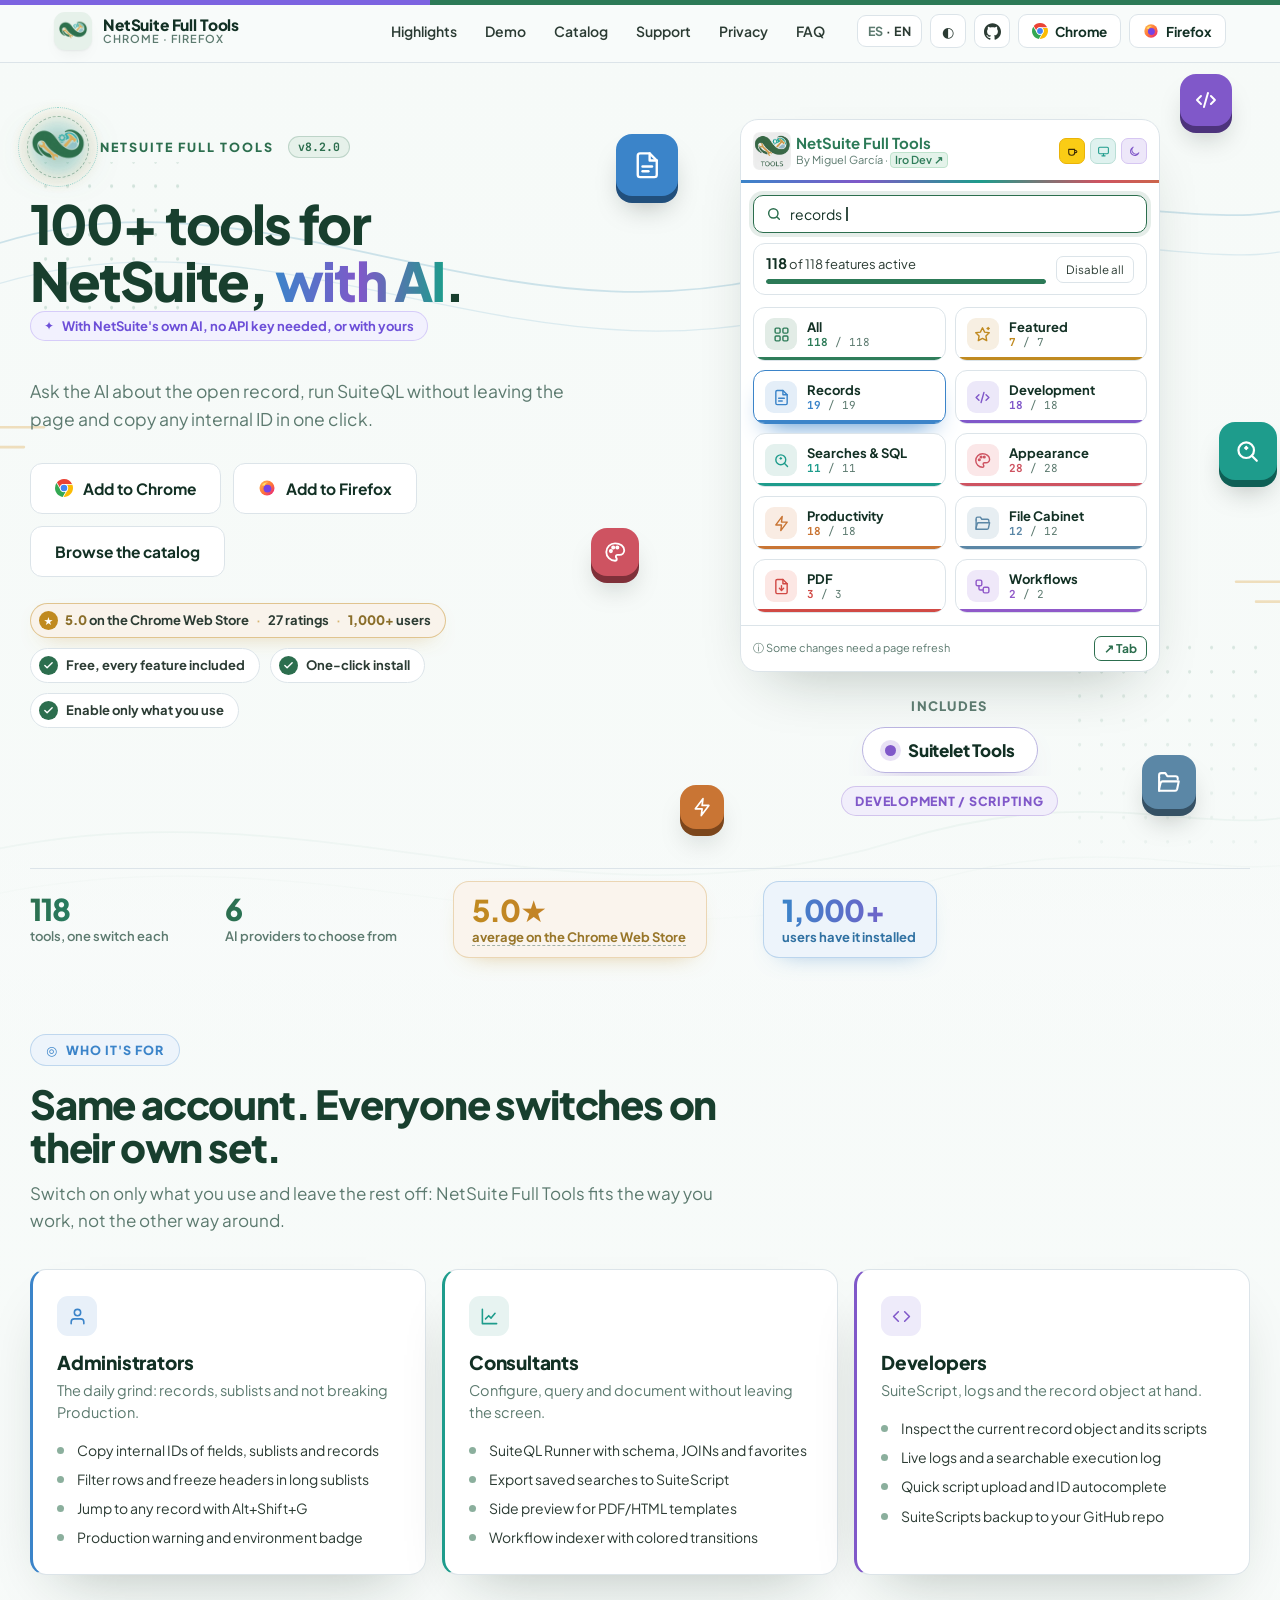
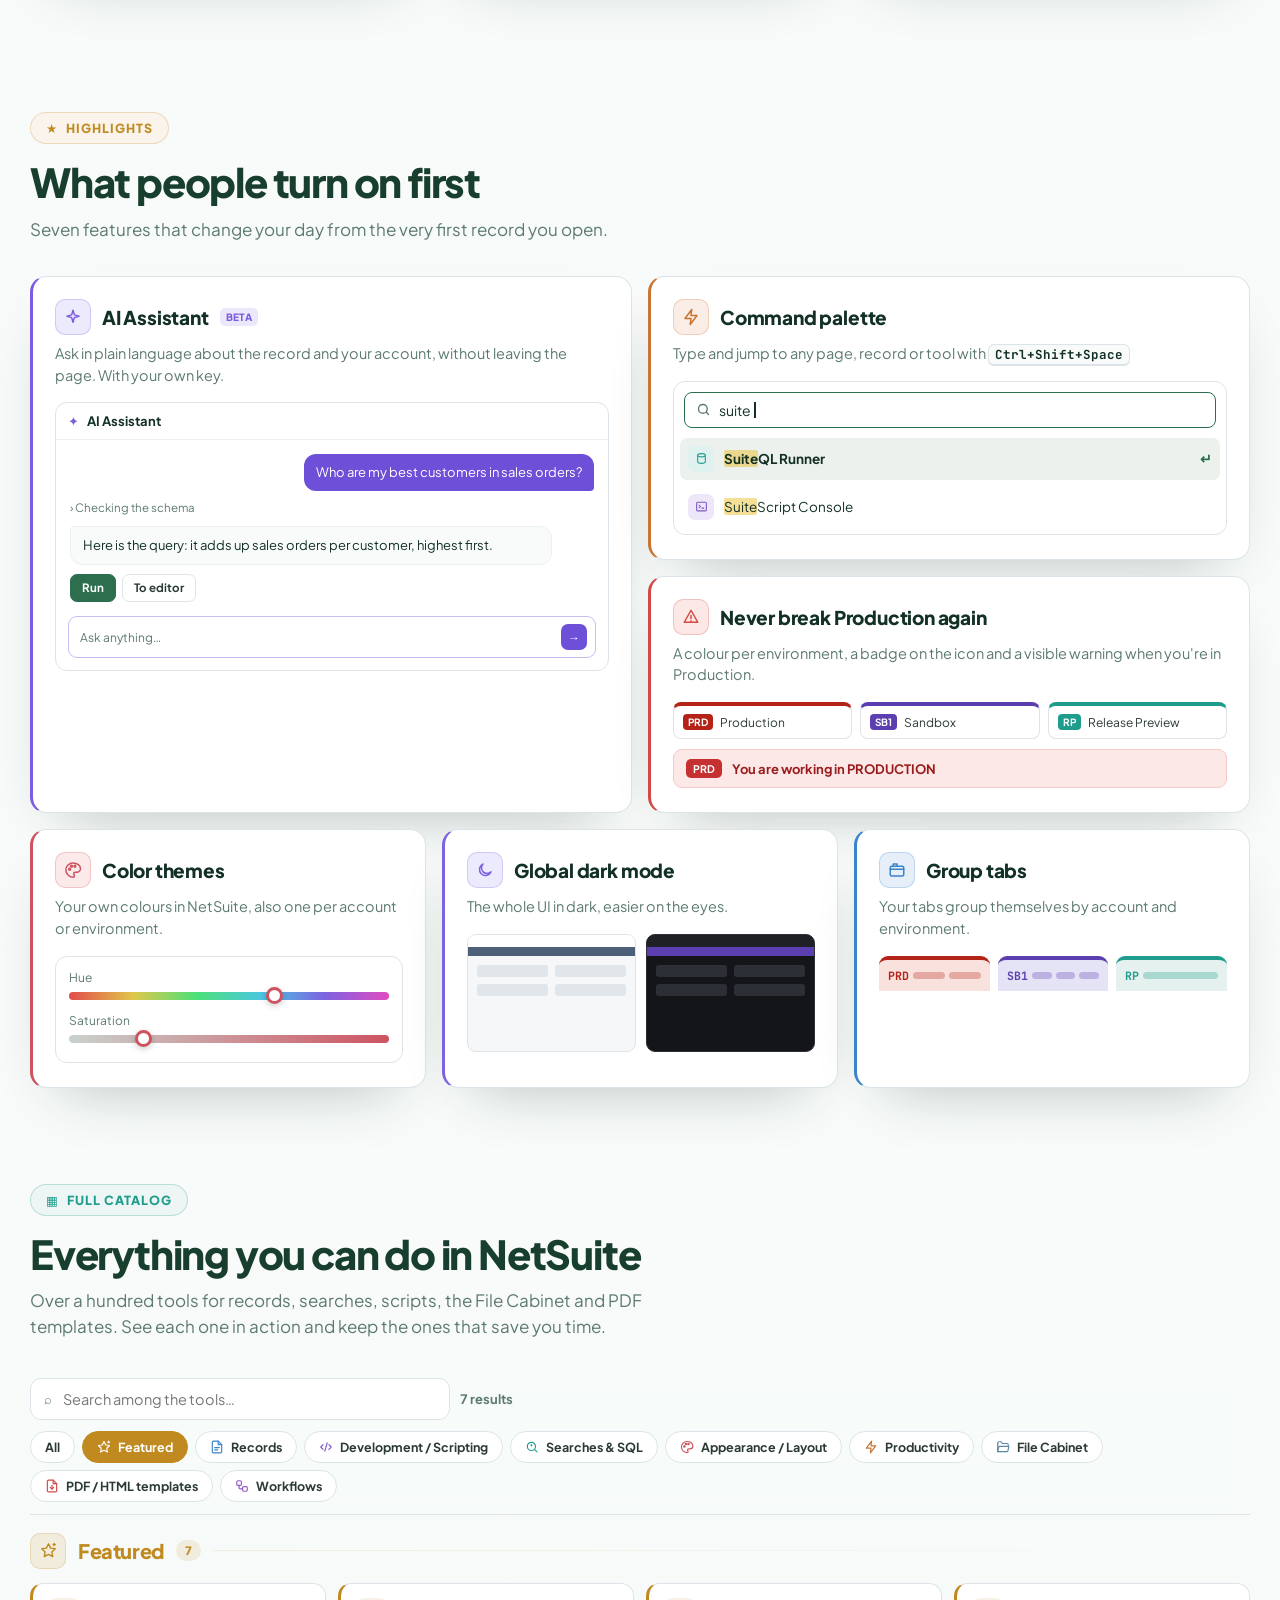
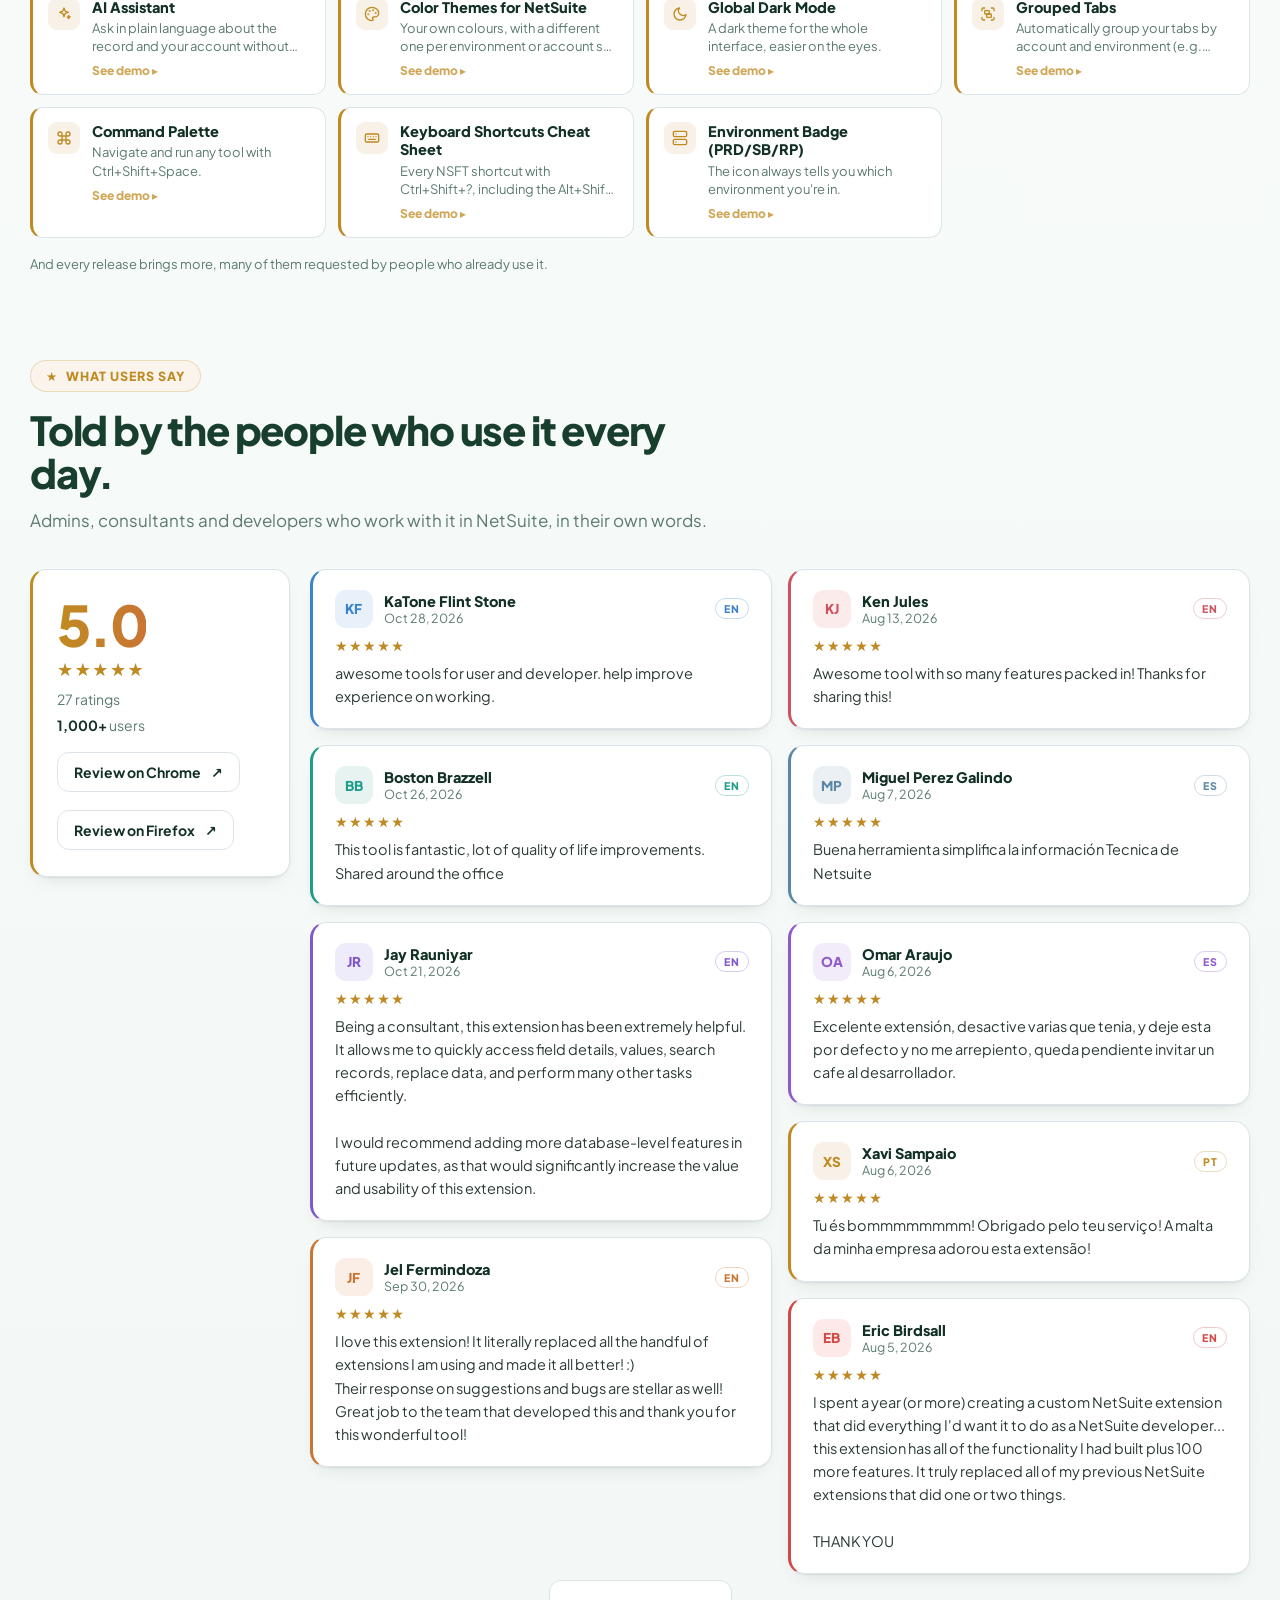
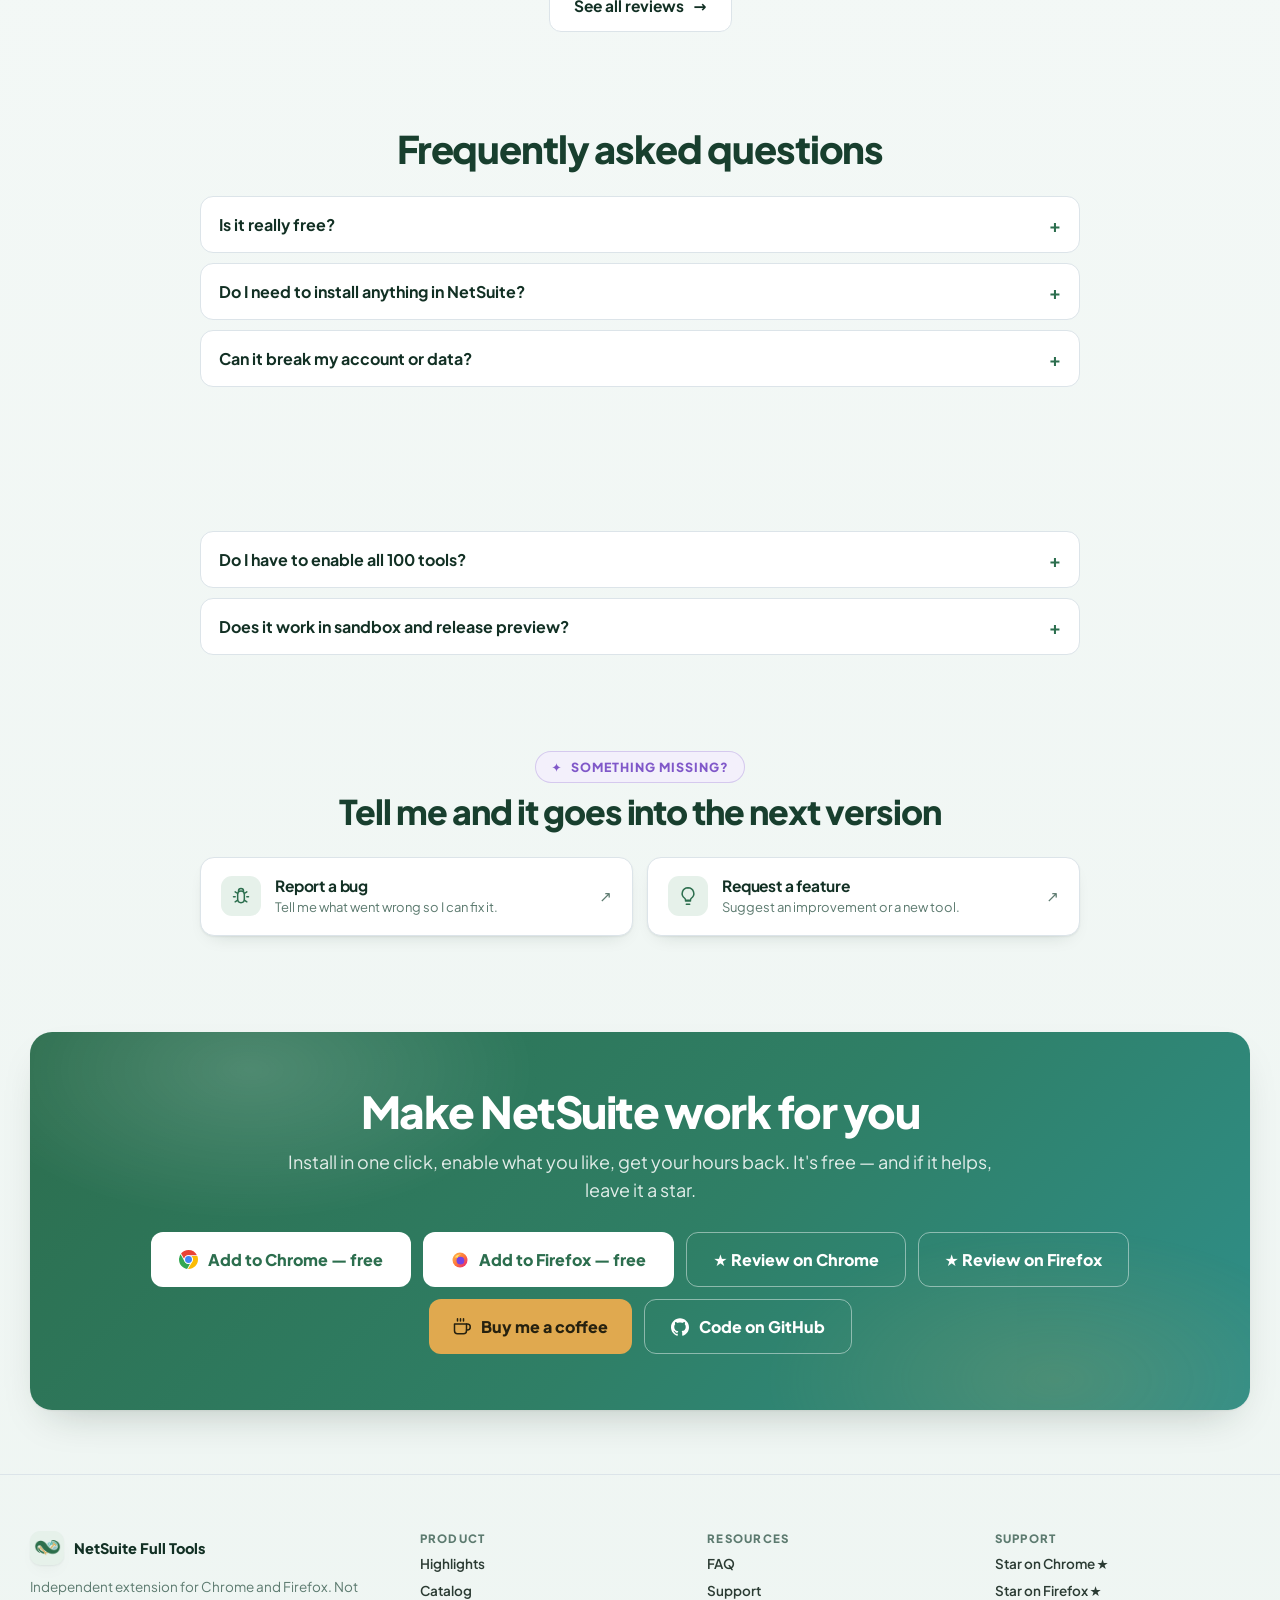
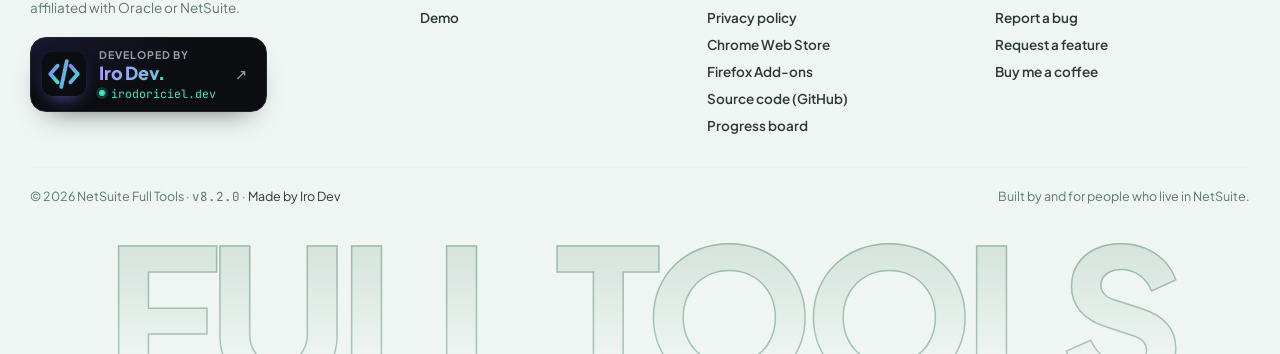
==== commit a6ad2ddb: "Actualiza la landing (v8.2.0)" ====
--- a/public/index.html
+++ b/public/index.html
@@ -7,9 +7,9 @@
 <title>NetSuite Full Tools — +100 herramientas para NetSuite</title>
 <meta name="description" content="Extensión gratuita para Chrome y Firefox con más de 100 herramientas para NetSuite: SuiteQL Runner, copiar IDs internos, modo oscuro, File Cabinet, paleta de comandos y mucho más. Gratis y con todas las funciones incluidas.">
 <meta name="theme-color" content="#2C6E4E">
-<link rel="icon" href="/favicon.ico" sizes="16x16 48x48 128x128">
+<link rel="icon" href="/favicon.ico" sizes="16x16 48x48">
 <link rel="icon" type="image/png" sizes="48x48" href="assets/icon48.png">
-<link rel="icon" type="image/png" sizes="128x128" href="assets/icon128.png">
+<link rel="icon" type="image/png" sizes="96x96" href="assets/icon96.png">
 <link rel="apple-touch-icon" href="assets/icon128.png">
 
 <meta property="og:type" content="website">
